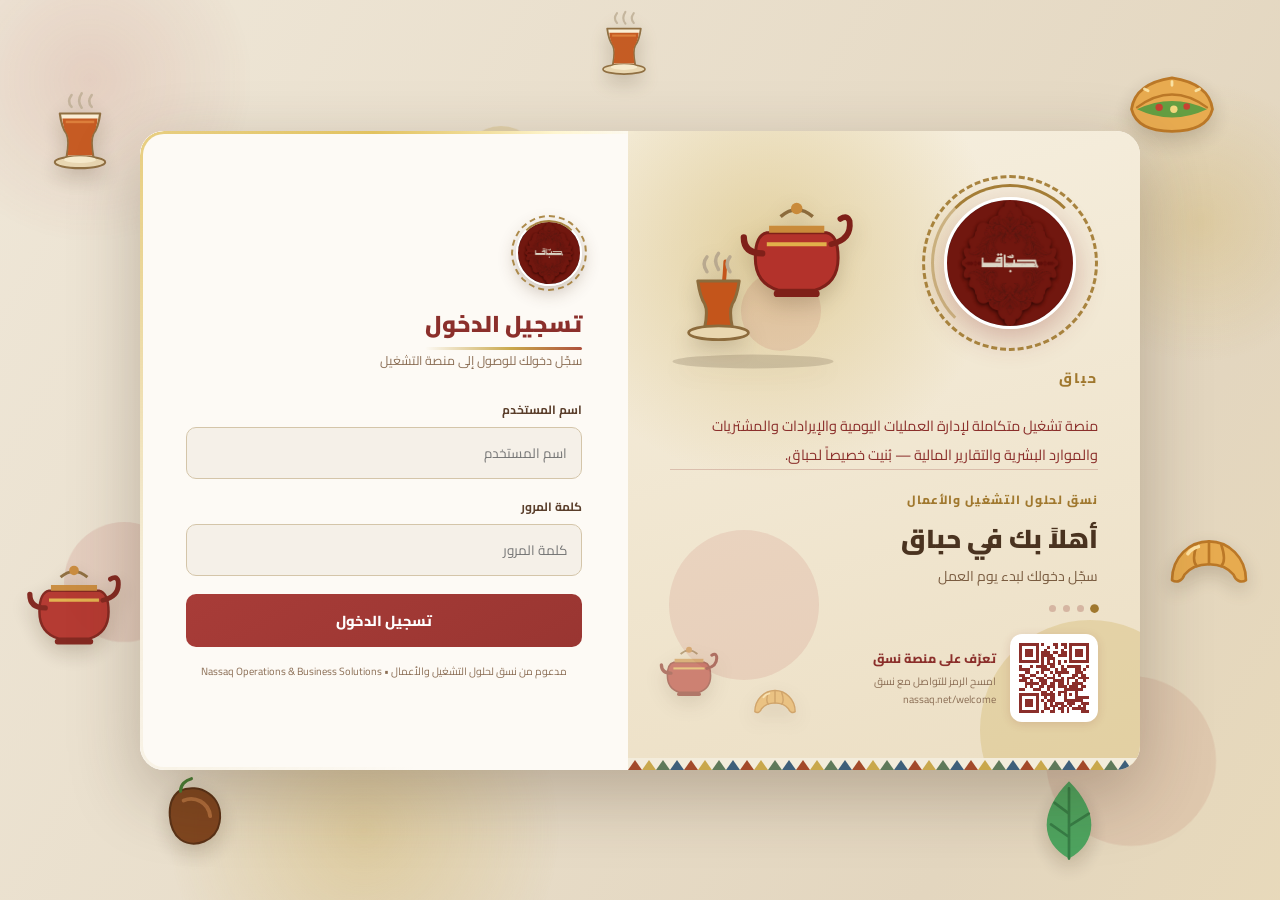
==== index.html @ 562af7eb "Deploy unified brands-ops build (habaq) from integration 8495da8: municipal violations guide, govern" ====
<!DOCTYPE html>
<html lang="ar" dir="rtl">
<head>
<meta charset="UTF-8">
<meta name="viewport" content="width=device-width,initial-scale=1">
<title>حباق — النظام التشغيلي</title>
<script src="https://www.gstatic.com/firebasejs/9.23.0/firebase-app-compat.js"></script>
<script src="https://www.gstatic.com/firebasejs/9.23.0/firebase-firestore-compat.js"></script>
<script src="https://www.gstatic.com/firebasejs/9.23.0/firebase-auth-compat.js"></script>
<script>window.BRAND_ID="habaq";window.BRAND_PRINT={"nameAr":"حباق","nameEn":"Habaq","branchLabel":"فرع أبها","preparedByName":"حاتم عطية","preparedByTitle":"مدير العمليات المالية والتشغيلية","approvedByName":"أحمد القحطاني","approvedByTitle":"المدير العام","footer":"تحت إشراف نَسَق لحلول الأعمال والتشغيل · أبها +966 566 770 809"};window.BRAND_OPS={"deliveryApps":["keeta"],"txCount":true,"walkoutCount":false,"revenueStart":"2026-10-01","zoneColors":{"bakery":"#D4444D"},"contact":{"city":"أبها","phone":"+966 566 770 809"},"formsQr":{"svg":"\u003csvg viewBox=\"0 0 33 33\" shape-rendering=\"crispEdges\">\u003cpath fill=\"#fff\" d=\"M0 0h33v33h-33z\"/>\u003cpath class=\"qrline\" stroke=\"#000\" d=\"M2 2.5h7m1 0h1m1 0h1m1 0h2m3 0h4m1 0h7m-29 1h1m5 0h1m1 0h1m1 0h1m2 0h1m4 0h1m3 0h1m5 0h1m-29 1h1m1 0h3m1 0h1m2 0h2m2 0h2m1 0h1m3 0h1m1 0h1m1 0h3m1 0h1m-29 1h1m1 0h3m1 0h1m1 0h2m5 0h3m1 0h1m2 0h1m1 0h3m1 0h1m-29 1h1m1 0h3m1 0h1m4 0h2m1 0h6m2 0h1m1 0h3m1 0h1m-29 1h1m5 0h1m2 0h1m3 0h1m2 0h2m1 0h2m1 0h1m5 0h1m-29 1h7m1 0h1m1 0h1m1 0h1m1 0h1m1 0h1m1 0h1m1 0h1m1 0h7m-21 1h2m1 0h2m1 0h1m2 0h2m1 0h1m-21 1h1m1 0h2m1 0h3m5 0h1m3 0h1m4 0h1m2 0h1m1 0h2m-28 1h1m1 0h1m3 0h1m1 0h1m1 0h3m2 0h9m3 0h1m-29 1h1m3 0h4m1 0h5m2 0h1m1 0h1m1 0h1m3 0h1m1 0h2m-28 1h5m3 0h2m2 0h1m3 0h1m2 0h4m5 0h1m-28 1h2m1 0h1m1 0h2m3 0h2m1 0h2m1 0h1m2 0h1m2 0h1m1 0h2m-27 1h2m2 0h1m2 0h2m3 0h1m1 0h3m2 0h1m1 0h2m3 0h3m-27 1h2m1 0h9m2 0h5m1 0h3m1 0h3m-29 1h1m3 0h1m2 0h1m1 0h3m2 0h1m1 0h1m1 0h1m1 0h1m3 0h1m2 0h1m-26 1h5m2 0h1m4 0h2m2 0h1m5 0h2m1 0h1m-27 1h2m2 0h1m1 0h1m1 0h1m2 0h1m1 0h3m3 0h1m2 0h1m1 0h3m-28 1h1m2 0h1m2 0h2m1 0h1m1 0h6m5 0h3m1 0h1m-25 1h1m1 0h1m3 0h2m1 0h1m1 0h2m2 0h2m2 0h1m1 0h1m2 0h1m-26 1h6m2 0h1m3 0h3m1 0h2m1 0h7m-19 1h2m1 0h1m4 0h1m3 0h1m3 0h5m-29 1h7m1 0h1m5 0h1m2 0h4m1 0h1m1 0h2m1 0h1m-28 1h1m5 0h1m1 0h1m1 0h2m1 0h3m4 0h1m3 0h2m1 0h2m-29 1h1m1 0h3m1 0h1m3 0h1m1 0h1m2 0h1m1 0h1m2 0h5m1 0h1m-27 1h1m1 0h3m1 0h1m1 0h1m2 0h1m3 0h2m2 0h1m1 0h1m1 0h3m2 0h1m-29 1h1m1 0h3m1 0h1m1 0h2m1 0h4m3 0h1m1 0h2m1 0h1m2 0h1m1 0h1m-29 1h1m5 0h1m4 0h1m1 0h1m1 0h1m2 0h1m1 0h2m3 0h1m1 0h1m-28 1h7m1 0h2m1 0h3m1 0h1m2 0h5m1 0h1m2 0h1\"/>\u003c/svg>","title":"📲 امسح الباركود للتواصل معنا","sub":"نَسَق لحلول الأعمال والتشغيل — Scan to contact us","url":"nassaq-solutions.netlify.app"},"nameAr":"حباق","shortAr":"حباق","theme":{"r":"#A83C38","rd":"#8B2F2B"}};window.BRAND_ACC={"tree":[["1","الأصول","",1,"asset"],["11","الأصول المتداولة","1",1],["1101","النقدية — الصندوق والعهد","11"],["1103","البنك","11"],["1104","نقاط البيع (مدى/فيزا) تحت التسوية","11"],["1105","تطبيقات التوصيل — ذمم مدينة","11"],["1106","متحصلات أخرى تحت التحصيل","11"],["1107","العملاء (مبيعات آجلة)","11"],["1201","المخزون","11"],["1301","ضريبة القيمة المضافة — مدخلات","11"],["1401","سلف الموظفين","11"],["12","الأصول الثابتة","1",1],["1501","الأصول الثابتة والمعدات","12"],["1502","مجمع الإهلاك","12",0,"asset","credit"],["2","الخصوم","",1,"liability"],["21","الخصوم المتداولة","2",1],["2101","الموردون","21"],["2201","ضريبة القيمة المضافة — مخرجات","21"],["2301","رواتب مستحقة","21"],["2302","التأمينات الاجتماعية المستحقة","21"],["2401","مصروفات مستحقة","21"],["3","حقوق الملكية","",1,"equity"],["3101","رأس المال","3"],["3201","جاري المالك","3"],["3301","الأرباح المحتجزة","3"],["3401","أرصدة افتتاحية","3"],["4","الإيرادات","",1,"revenue"],["4101","المبيعات","4"],["4201","إيرادات أخرى","4"],["4202","إيرادات جزاءات وخصومات الموظفين","4"],["4901","مرتجعات وخصومات المبيعات","4",0,"revenue","debit"],["5","المصروفات","",1,"expense"],["51","تكلفة المبيعات","5",1],["5101","تكلفة المبيعات — مشتريات مواد خام","51"],["52","المصروفات التشغيلية والإدارية","5",1],["5201","الرواتب والأجور","52"],["5202","التأمينات الاجتماعية","52"],["5203","الإقامات والرسوم الحكومية","52"],["5301","الإيجار","52"],["5302","الكهرباء والمياه","52"],["5303","التسويق والإعلان","52"],["5304","الصيانة","52"],["5305","النظافة","52"],["5306","العمولات البنكية وعمولات التطبيقات","52"],["5307","مصروفات تشغيلية متنوعة","52"],["5401","الإهلاك","52"],["5501","عجز وزيادة الصندوق وفروق التقريب","52"]],"mapKeys":[["cash","الصندوق / العهد النقدية","1101"],["bank","البنك","1103"],["cards","مدى وفيزا وماستر","1104"],["delivery","تطبيقات التوصيل (نينجا / الشبكة الخليجية / هنقرستيشن / كيتا / MyTable)","1105"],["otherRecv","إيرادات أخرى في التقفيل (مدين)","1106"],["ar","العملاء الآجل","1107"],["empAdv","سلف الموظفين","1401"],["vatIn","ضريبة المدخلات","1301"],["vatOut","ضريبة المخرجات","2201"],["ap","الموردون","2101"],["salPay","رواتب مستحقة","2301"],["gosi","التأمينات المستحقة","2302"],["sales","المبيعات","4101"],["salesRet","مردودات المبيعات","4901"],["penalty","إيرادات الجزاءات","4202"],["purch","المشتريات","5101"],["salExp","الرواتب والأجور","5201"],["opex","مصروف تشغيلي (عهدة)","5307"],["misc","مصروفات أخرى","5307"],["openEq","أرصدة افتتاحية","3401"],["retained","الأرباح المحتجزة","3301"],["inventory","المخزون (قيد التسوية)","1201"],["diff","فروق التقريب","5501"]],"payrollMode":"paid","cashBank":"regex","custodyMode":"flags","roundingLine":true,"cashier":{"cards":["mada","visa","masterCard"],"delivery":["ninja","gulf","hungerStation","keeta","myTable","jahez","chefz","otherApp"],"cashFallback":true,"descDate":true},"postAdvances":true,"autoUpgrade":true,"legacyEntries":true,"legacyFlat":true,"syncFirstRun":"year","settings":{"postUnpaid":false,"postCustodyInvoices":false,"postCustodySalaries":false},"byText":[["إيجار|ايجار","5301"],["كهرب|مياه|ماء","5302"],["تسويق|إعلان|اعلان|مطبوعات","5303"],["صيان","5304"],["نظاف|منظف","5305"],["عمول","5306"],["إقام|اقام|رسوم|قوى|مدد|بلدي","5203"]],"exp":{"acc":{"إيجار":"5301","كهرباء وماء":"5302","اتصالات وإنترنت":"5307","صيانة وإصلاحات":"5304","مستلزمات تشغيل":"5307","نظافة":"5305","تسويق وإعلان":"5303","رسوم حكومية وتراخيص":"5203","عمولات بنكية":"5306","نقل ومواصلات":"5307","أخرى":"5307"},"misc":"5307","custodyGate":"finance"},"vat":{"salesDefault":"rewaa"}};window.BRAND_MENU_CATS=[["tea","الشاهي"],["saudi-coffee","القهوة السعودية"],["milk","الحليب"],["cold","المشروبات الباردة"],["napoli","نابولي"],["babka","بابكا"],["dessert","الحلى"],["nuts","المكسرات"],["sandwich","الساندوتشات"]];window.BRAND_INV={"autoReceive":true};window.BRAND_GOV={"municipalClass":2,"municipalClassConfirmed":false};window.BRAND_DELIVERY={};window.GOV_MUNI={"v":1,"meta":{"title":"جدول الجزاءات عن المخالفات البلدية — المخالفات المتعلقة بالمطاعم والمقاهي والمنشآت الغذائية (منقول يدوياً)","source":"وزارة البلديات والإسكان — جدول الجزاءات عن المخالفات البلدية (ملف «معدل 4»، مارس 2026)","version":"معدل 4 مارس 2026","retrieved":"2026-10-30","verification":"قورنت جميع الصفوف (121 صفاً قبل التصحيح) مع صور صفحات الملف الرسمي (الصفحات 2-15 و44-45) في 2026-10-30؛ صُحّح خطأ واحد وأُضيفت 5 صفوف ناقصة. انظر docs/MUNICIPAL-FINES-VERIFICATION.md. لم تُراجع من جهة ثانية؛ يجب مطابقتها مع النسخة السارية قبل الاعتماد.","deleted":["1/1/7","1/7/7"],"amended":["1/3/23","1/4/7"]},"s":["التراخيص ومزاولة النشاط","للمحل/للمنشأة","ممارس النشاط","إغلاق المحل/المنشأة حتى إصدار الترخيص","تضاعف الغرامة عند التكرار","مالك الترخيص","إغلاق المحل/المنشأة حتى إنهاء إجراءات التجديد (بعد انتهاء المهلة التصحيحية في حال إيقاع المخالفة)","إغلاق المحل/المنشأة حتى استكمال إجراءات الترخيص","إيقاف النشاط الإضافي لحين معالجة وضع الرخصة","إغلاق المحل/المنشأة لحين معالجة المخالفة","لا يوجد","تضاعف الغرامة عند التكرار ويغلق ولا يتم الفتح لحين معالجة المخالفة","إلغاء الترخيص","اللوحات التجارية","مالك السجل التجاري","اشتراطات وتجهيزات المحل","إغلاق المحل/المنشأة عند التكرار","دورات المياه ومغاسل الأيدي والمصليات","للمخالفة","المصادرة","تضاعف الغرامة عند التكرار مع تبليغ الجهات المختصة","العاملون والصحة العامة","لكل عامل مخالف","مع منع العامل من العمل لحين الحصول على الشهادة","مع منع العامل من العمل لحين تجديد الشهادة","مع منع العامل من العمل لحين الحصول على الشهادة وإحالته إلى الجهات المختصة","مع منع العامل عن العمل لحين تصحيح المخالفة","مع منع العامل من العمل خلال المرض","المخالف","مع منع العامل المخالف عن العمل وإحالته إلى التحقيق","النظافة","إغلاق المحل/المنشأة لحين معالجة المخالفة وانتهاء التعقيم","مخالفات عامة","إغلاق المحل/المنشأة لحين الانتهاء من العقوبة المقررة مع زيادة مدة الإغلاق 5 أيام","عند التكرار تضاعف الغرامة مع زيادة مدة الإغلاق 10 أيام","لكل حيوان أو طير مذبوح","المخالف/مالك الترخيص","نظافة محيط المنشأة","البيع","الدفع الإلكتروني"],"r":[["1/1/1",0,"ممارسة نشاط دون الحصول على ترخيص بلدي",1,2,2,-1,[50000,40000,30000,20000,10000],3,4,""],["1/1/2",0,"ممارسة النشاط بعد انتهاء الرخصة",1,5,1,14,[5000,4000,3000,2000,1000],6,4,""],["1/1/3",0,"ممارسة نشاط مخالف لما تم الترخيص له",1,5,2,-1,[5000,4000,3000,2000,1000],7,4,""],["1/1/4",0,"مزاولة نشاط إضافي غير مضاف على الرخصة",1,5,2,-1,[3000,2400,1800,1200,600],8,4,""],["1/1/5",0,"ممارسة نشاط دون الحصول على ترخيص من الجهة المشرفة على النشاط",1,5,2,-1,[5000,4000,3000,2000,1000],9,4,""],["1/1/6",0,"عدم مطابقة مساحة المحل/المنشأة عن المساحة الواردة في الترخيص",1,5,1,14,[1000,800,600,400,200],10,11,""],["1/1/8",0,"وجود ملصقات على الواجهة غير مرخصة باستثناء طريقة الدخول والخروج وأوقات العمل وملصقات طرق الدفع الإلكتروني وملصق رمز (QR)",1,5,1,1,[1000,800,600,400,200],10,4,""],["1/1/9",0,"عدم وجود أو إبراز أو وضوح رمز (QR) الخاص بالرخصة في مكان ظاهر يكون الوصول له متاحاً عند إغلاق المحل أو المنشأة وأن يكون بحالة سليمة",1,5,1,1,[1000,800,600,400,200],10,4,""],["1/1/10",0,"عدم وجود سجل الرقابة الصحية (ورق) أو العبث به في حال عدم وجود سجل رقابي إلكتروني",1,5,1,14,[1000,800,600,400,200],10,4,""],["1/1/11",0,"مزاولة أي من الأنشطة غير المستثناة في غير الأوقات المسموح بها نظاماً دون الحصول على تصريح",1,5,1,-1,[5000,4000,3000,2000,1000],10,4,""],["1/1/12",0,"ممارسة النشاط خارج نطاق الترخيص أو استخدام الأرصفة العامة أو مناطق الارتداد في الأعمال الخاصة بالمحل/المنشأة أو استخدام وسائل الدعاية المتحركة أو الثابتة مقابل المحل (بدون ترخيص إشغال رصيف)",1,5,2,-1,[2000,1600,1200,800,400],10,4,""],["1/1/13",0,"استخدام وسيلة توصيل منزلي تابعة للمحل أو المنشأة غير مصرح لها",1,5,2,-1,[3000,2400,1800,1200,600],10,4,""],["1/1/14",0,"عدم وجود المحل/المنشأة المرخصة على الطبيعة",1,5,2,-1,[5000,4000,3000,2000,1000],12,10,""],["1/1/15",0,"تقديم وثائق غير صحيحة (مرفقات) عند إصدار الرخصة الفورية",1,5,2,-1,[5000,4000,3000,2000,1000],7,4,""],["1/1/16",0,"أي مخالفة لاشتراطات التراخيص ومزاولة النشاط لم يرد لها عقوبة",1,5,1,-1,[5000,4000,3000,2000,1000],10,4,""],["1/2/1",13,"عدم مطابقة اللوحة لبيانات الترخيص",1,5,1,14,[1000,800,600,400,200],10,11,""],["1/2/2",13,"عدم مطابقة اللوحة التجارية للمواصفات والاشتراطات",1,5,1,14,[1000,800,600,400,200],10,4,""],["1/2/3",13,"عدم إزالة اللوحات التجارية بعد إلغاء الترخيص وتسليم الموقع بحالة جيدة وإعادة الوضع لما كان عليه قبل التركيب",1,14,1,7,[4000,3200,2400,1600,800],10,4,""],["1/2/4",13,"عدم صيانة أو إصلاح اللوحات التجارية التالفة",1,14,1,14,[1000,800,600,400,200],10,4,""],["1/3/1",15,"مخالفة اشتراطات التصميم أو تعليمات الإنشاءات الداخلية",1,5,1,14,[1000,800,600,400,200],10,4,""],["1/3/2",15,"عدم الالتزام بمتطلبات واشتراطات الأرضيات والجدران والأسقف",1,5,1,14,[1000,800,600,400,200],10,4,""],["1/3/3",15,"عدم صيانة الأرضيات أو الجدران أو الأسقف",1,5,1,14,[600,500,400,300,200],10,4,""],["1/3/4",15,"عدم تركيب الزجاج الشفاف في واجهة المحل/المنشأة وفق اشتراطات النشاط",1,5,1,14,[1000,800,600,400,200],10,4,""],["1/3/5",15,"وجود عيوب في زجاج الواجهة (الخدوش، أو اللحامات، أو الثقوب، أو أي عيوب أخرى)",1,5,1,14,[600,500,400,300,200],10,4,""],["1/3/6",15,"إنشاء أو تعديل درج خارجي أو داخلي غير مطابق للمواصفات والاشتراطات",1,5,1,14,[1000,800,600,400,200],10,4,""],["1/3/7",15,"عدم تطبيق اشتراطات دليل الوصول الشامل لذوي الإعاقة",1,5,2,7,[2000,1600,1200,800,400],16,4,""],["1/3/8",15,"عدم الفصل بين الأقسام أو الأنشطة حسب متطلبات واشتراطات النشاط",1,5,1,14,[1000,800,600,400,200],10,4,""],["1/3/9",15,"عدم وجود ستائر هوائية أو بلاستيكية عند الأبواب أو عدم تشغيلها في الأنشطة المتعلقة بالصحة العامة وفق الاشتراطات",1,5,1,14,[1000,800,600,400,200],10,4,""],["1/3/10",15,"مخالفة اشتراطات ومواصفات الأبواب",1,5,1,14,[1000,800,600,400,200],10,4,""],["1/3/11",15,"مخالفة اشتراطات تمديدات المياه أو الصرف الصحي أو الكهرباء أو الغاز",1,5,2,-1,[2000,1600,1200,800,400],9,4,""],["1/3/12",15,"عدم صيانة تمديدات المياه أو الصرف الصحي أو الكهرباء أو الغاز",1,5,2,-1,[2000,1600,1200,800,400],9,4,""],["1/3/13",15,"عدم إحكام تغطية خزانات المياه والصرف الصحي وغرف التفتيش أمام المحل/المنشأة",1,5,2,-1,[2000,1600,1200,800,400],9,4,""],["1/3/14",15,"وجود غرف تفتيش داخل المحل/المنشأة",1,5,2,-1,[2000,1600,1200,800,400],9,4,""],["1/3/15",15,"عدم كشف منطقة العمل أمام العملاء وفق الاشتراطات الخاصة بالنشاط",1,5,1,14,[1000,800,600,400,200],10,4,""],["1/3/16",15,"مخالفة اشتراطات المداخن",1,5,1,14,[1000,800,600,400,200],10,4,""],["1/3/17",15,"مخالفة اشتراطات التكييف والتهوية",1,5,1,14,[1000,800,600,400,200],10,4,""],["1/3/18",15,"مخالفة اشتراطات الإضاءة",1,5,1,14,[1000,800,600,400,200],10,4,""],["1/3/19",15,"عدم توفير الوسائل المناسبة لتعقيم الأدوات والمعدات وفقاً لاشتراطات النشاط ومطابقة للمواصفات",1,5,2,-1,[2000,1600,1200,800,400],10,4,""],["1/3/20",15,"عدم مطابقة مواصفات وضوابط الأرفف حسب اشتراطات النشاط",1,5,1,14,[1000,800,600,400,200],10,4,""],["1/3/21",15,"عدم مطابقة مواصفات وضوابط وحدات المحاسبة حسب اشتراطات النشاط",1,5,1,14,[1000,800,600,400,200],10,4,""],["1/3/22",15,"عدم حفظ الأدوات أو عدم توفير وسائل حفظها وفق الاشتراطات",1,5,1,14,[1000,800,600,400,200],10,4,""],["1/3/23",15,"عدم توفير الأدوات أو التجهيزات وفق المواصفات أو اشتراطات النشاط",1,5,2,-1,[1000,800,600,400,200],10,4,"عُدّلت المخالفة بالقرار الوزاري رقم 4600601374 بتاريخ 1446/11/22هـ"],["1/3/24",15,"عدم صيانة التجهيزات والأدوات أو عدم إزالة التالف",1,5,1,14,[600,500,400,300,200],10,4,""],["1/3/25",15,"استعمال الأدوات المخصصة للاستخدام المرة الواحدة أكثر من مرة",1,5,2,-1,[2000,1600,1200,800,400],10,4,""],["1/3/26",15,"مخالفة الاشتراطات بتخزين أدوات العملاء داخل المحل/المنشأة",1,5,1,14,[1000,800,600,400,200],10,4,""],["1/3/27",15,"عدم توفير أماكن مخصصة للانتظار وفق الاشتراطات",1,5,1,14,[1000,800,600,400,200],10,4,""],["1/3/28",15,"مخالفة اشتراطات النشاط الخاصة بكاميرات المراقبة",1,5,1,14,[1000,800,600,400,200],10,4,""],["1/3/29",15,"مخالفة اشتراطات الأماكن الخاصة بالنساء",1,5,1,14,[1000,800,600,400,200],10,4,""],["1/3/30",15,"مخالفة الاشتراطات الخاصة بأجهزة القياس المطلوبة ومعايرتها حسب اشتراطات كل نشاط (مثل جهاز درجة الحرارة، درجة الرطوبة، صلاحية الزيت، الوزن...إلخ)",1,5,2,-1,[1000,800,600,400,200],10,4,""],["1/3/31",15,"مخالفة الشروط الفنية المطلوبة في الأجهزة أو المعدات أو الأدوات أو الأواني، أو عدم توفير المطلوب منها للعمل",1,5,1,14,[1000,800,600,400,200],10,4,""],["1/3/32",15,"مخالفة اشتراطات وضوابط الأمن والسلامة",1,5,2,-1,[2000,1600,1200,800,400],9,4,""],["1/3/33",15,"استخدام مولدات طاقة أو مكائن تبريد تسبب تشوهات بصرية",1,5,1,14,[5000,4000,3000,2000,1000],10,4,""],["1/3/34",15,"عدم توفير مصائد حشرية وفق الاشتراطات أو عدم تشغيلها على مدار الساعة أو عدم صيانتها ونظافتها",1,5,1,14,[1000,800,600,400,200],10,4,""],["1/3/35",15,"مخالفة اشتراطات تنظيم وتصريف المواد المنتهية أو الرجيع",1,5,2,-1,[2000,1600,1200,800,400],10,4,""],["1/3/36",15,"عدم توفير أوعية نفايات مطابقة للاشتراطات",1,5,1,14,[1000,800,600,400,200],10,4,""],["1/3/37",15,"مخالفة اشتراطات وضع المنتجات أو الأدوات أو الملابس وما في حكمها على الأرض",1,5,1,14,[1000,800,600,400,200],10,4,""],["1/3/38",15,"مخالفة استخدام وقود الديزل بما يتعارض مع الاشتراطات الخاصة بالنشاط",1,5,2,-1,[2000,1600,1200,800,400],10,4,""],["1/3/39",15,"أي مخالفة لمتطلبات المبنى أو التجهيزات التي لم تحدد لها عقوبة معينة",1,5,1,14,[1000,800,600,400,200],10,4,""],["1/4/1",17,"مخالفة مواصفات واشتراطات دورات المياه ومغاسل الأيدي",18,5,1,14,[1000,800,600,400,200],10,4,""],["1/4/2",17,"تدني مستوى النظافة العامة في دورات المياه وفق الاشتراطات في الأنشطة المتعلقة بالصحة العامة",18,5,2,-1,[2000,1600,1200,800,400],10,4,""],["1/4/3",17,"عدم توفير صابون الأيدي",18,5,1,1,[500,400,300,200,100],10,4,""],["1/4/4",17,"عدم توفير المناشف الورقية أو أجهزة التجفيف",18,5,1,1,[500,400,300,200,100],10,4,""],["1/4/5",17,"عدم توفير أوعية نفايات مغطاة تفتح بالقدم أو ذاتية الفتح",18,5,1,1,[500,400,300,200,100],10,4,""],["1/4/6",17,"مخالفة مواصفات واشتراطات المصليات (المساجد) وعدم إجراء أعمال الصيانة الدورية لها",18,5,1,14,[500,400,300,200,100],10,4,""],["1/4/7",17,"وجود كتب ومطبوعات عدا القرآن الكريم الصادر من مجمع الملك فهد لطباعة المصحف الشريف في مساجد ومصليات المجمعات التجارية ومحطات الوقود",18,5,1,3,[1000,800,600,400,200],19,20,"أضيفت المخالفة بالقرار الوزاري رقم 4600563342/1 بتاريخ 1446/8/17هـ"],["1/5/1",21,"تشغيل العاملين بدون إصدار الشهادة الصحية في الأنشطة المتعلقة بالصحة العامة",22,5,2,-1,[1000,800,600,400,200],23,4,""],["1/5/2",21,"تشغيل العاملين بشهادة صحية منتهية في الأنشطة المتعلقة بالصحة العامة",22,5,2,-1,[1000,800,600,400,200],24,4,""],["1/5/3",21,"تشغيل العاملين بشهادة صحية غير صحيحة في الأنشطة المتعلقة بالصحة العامة",22,5,2,-1,[2000,1600,1200,800,400],25,4,""],["1/5/4",21,"عدم إبراز أو تلف الشهادة الصحية وصعوبة التعرف على بياناتها في الأنشطة المتعلقة بالصحة العامة",22,5,1,14,[1000,800,600,400,200],10,4,""],["1/5/5",21,"تشغيل عاملين بدون إصدار شهادة صحية موحدة في المدن المفعل فيها التثقيف الصحي",22,5,1,14,[1000,800,600,400,200],26,4,""],["1/5/6",21,"تدني مستوى النظافة الشخصية للعاملين وفق الاشتراطات في الأنشطة المتعلقة بالصحة العامة",22,5,2,-1,[1000,800,600,400,200],10,4,""],["1/5/7",21,"عدم لبس القفازات في الأنشطة المتعلقة بالصحة العامة",22,5,2,-1,[1000,800,600,400,200],10,4,""],["1/5/8",21,"عدم تغطية شعر الرأس في الأنشطة المتعلقة بالصحة العامة",22,5,1,-1,[1000,800,600,400,200],10,4,""],["1/5/9",21,"عدم لبس الكمامة في الأنشطة المتعلقة بالصحة العامة",22,5,2,-1,[1000,800,600,400,200],10,4,""],["1/5/10",21,"وجود عمال تظهر عليهم أعراض مرضية أو بهم جروح أو بثور في الأنشطة المتعلقة بالصحة العامة",22,5,2,-1,[2000,1600,1200,800,400],27,4,""],["1/5/11",21,"عدم التقيد بالزي الخاص بالعمل حسب الاشتراطات",22,5,1,14,[1000,800,600,400,200],10,4,""],["1/5/12",21,"لبس الساعات والحلي بالأيدي أثناء ممارسة أعمال يتطلب عدم لبسها حسب الاشتراطات في الأنشطة المتعلقة بالصحة العامة",22,5,1,1,[1000,800,600,400,200],10,4,""],["1/5/13",21,"ممارسة العاملين العادات الصحية الخاطئة أثناء العمل (لمس الأنف والفم، التمخط، البصق ....) حسب الاشتراطات في الأنشطة المتعلقة بالصحة العامة",22,5,2,-1,[2000,1600,1200,800,400],10,4,""],["1/5/14",21,"النوم داخل المنشأة أو تناول المأكولات أثناء العمل في أماكن غير مخصصة لها حسب الاشتراطات في الأنشطة المتعلقة بالصحة العامة",1,5,1,1,[1000,800,600,400,200],10,4,""],["1/5/15",21,"تخزين الأغراض الشخصية للعاملين في غير الأماكن المخصصة لها حسب الاشتراطات في الأنشطة المتعلقة بالصحة العامة",1,5,1,1,[1000,800,600,400,200],10,4,""],["1/5/16",21,"تدخين العاملين في المواقع غير المسموحة",22,28,2,-1,[200,200,200,200,200],10,4,""],["1/5/17",21,"مخالفة اشتراطات ممارسة الأعمال التخصصية التي تتطلب شهادة تخصص في المهنة أو الحرفة",22,5,2,-1,[2000,1600,1200,800,400],29,4,""],["1/5/18",21,"أي مخالفة لاشتراطات العاملين في المحلات/المنشآت التجارية لم يرد لها عقوبة",1,5,1,7,[1000,800,600,400,200],10,4,""],["1/6/1",30,"تدني مستوى النظافة العامة للأرضيات أو الجدران أو الأسقف أو الواجهة أو الرصيف سواء من الداخل أو الخارج",1,5,1,1,[1000,800,600,400,200],10,4,""],["1/6/2",30,"تراكم الأتربة على النوافذ أو مصادر الإضاءة والتهوية",1,5,1,1,[1000,800,600,400,200],10,4,""],["1/6/3",30,"وجود قوارض أو حشرات أو آفات الصحة العامة أو مخلفاتها داخل المحل/المنشأة",1,5,2,-1,[2000,1600,1200,800,400],9,4,""],["1/6/4",30,"عدم تنظيف الأجهزة أو الأدوات أو الأواني في الأنشطة المتعلقة بالصحة العامة",1,5,2,-1,[1000,800,600,400,200],10,4,""],["1/6/5",30,"عدم تطبيق أعمال التعقيم والتطهير وفق الاشتراطات في الأنشطة المتعلقة بالصحة العامة",1,5,2,-1,[1000,800,600,400,200],10,4,""],["1/6/6",30,"عدم تزويد أوعية النفايات بأكياس بلاستيكية وفق الاشتراطات",1,5,2,-1,[1000,800,600,400,200],10,4,""],["1/6/7",30,"تراكم النفايات أو عدم التخلص منها أولاً بأول أو عدم نظافة حاوية النفايات أو مخالفة اشتراطات النظافة العامة داخل المحل/المنشأة أو الإهمال في تأمين أدواتها",1,5,2,-1,[1000,800,600,400,200],10,4,""],["1/6/8",30,"عدم الالتزام بقواعد النظافة (مراحل الغسيل، التنظيف، تخزين أدوات التنظيف، الفصل) التي تضمن عدم حدوث تلوث المواد الخام والمنتجات والمعدات وأقسام المحل بموجب جدول زمني محدد مسبقاً",1,5,2,-1,[1000,800,600,400,200],10,4,""],["1/6/9",30,"تسرب أو تساقط المياه من أجهزة التكييف أو الثلاجات أو تمديدات البخار أو تجميع المياه في أوعية مكشوفة",1,5,1,14,[1000,800,600,400,200],10,4,""],["1/6/10",30,"تسرب أو طفح مياه الصرف الصحي داخل المحل/المنشأة",1,5,2,-1,[4000,3200,2400,1600,800],31,4,""],["1/6/11",30,"تدني مستوى نظافة خزان المياه وفق الاشتراطات في الأنشطة المتعلقة بالصحة العامة",1,5,2,-1,[1000,800,600,400,200],9,4,""],["1/6/12",30,"مخالفة اشتراطات المياه المستخدمة في ممارسة الصحة العامة",1,5,2,-1,[1000,800,600,400,200],9,4,""],["1/6/13",30,"تدني مستوى نظافة وسيلة التوصيل المنزلي المصرحة بناء على الملاحظات المرصودة",1,5,2,-1,[1000,800,600,400,200],10,4,""],["1/6/14",30,"عدم إزالة مخلفات الحيوانات من قبل مرافقيها في أماكن الترفيه والتنزه العامة",18,28,2,-1,[1000,800,600,400,200],10,4,""],["1/6/15",30,"أي مخالفة لمتطلبات النظافة التي لم تحدد لها عقوبة معينة",1,5,2,-1,[1000,800,600,400,200],10,4,""],["1/7/1",32,"إعادة فتح المحل/المنشأة قبل انتهاء عقوبة الإغلاق النظامية التي حددتها البلدية",1,5,2,-1,[10000,8000,6000,4000,2000],33,34,""],["1/7/2",32,"نزع أو تغطية اللوحة أو الملصق الذي يوضع على المحل/المنشأة والذي يدل على أن المحل/المنشأة أغلق من قبل البلدية",1,5,2,-1,[3000,2400,1800,1200,600],10,4,""],["1/7/3",32,"التصرف في المواد المحجوزة أو العبث بها دون موافقة الجهة المختصة (إن كانت متعلقة بالصحة العامة)",1,5,2,-1,[5000,4000,3000,2000,1000],10,4,""],["1/7/4",32,"هروب العمالة أثناء عملية الرقابة والتفتيش عن المحل/المنشأة",22,5,2,-1,[1000,800,600,400,200],10,4,""],["1/7/5",32,"وضع لافتات تحذيرية أو أي وسيلة كانت لمنع الوقوف أمام المحلات والمواقف العامة",1,5,1,1,[1000,800,600,400,200],10,4,""],["1/7/6",32,"إغلاق المواقف المعتمدة في رخصة البناء للمحلات التجارية",1,5,1,1,[10000,8000,6000,4000,2000],10,4,""],["1/7/8",32,"دخول منطقة العمل لغير المرخص لهم",18,28,1,1,[1000,800,600,400,200],10,4,""],["1/7/9",32,"عرض سلع على سطح طاولة المحاسبة",1,5,1,1,[1000,800,600,400,200],10,4,""],["1/7/10",32,"عدم إحكام إغلاق حاويات المياه داخل المحلات/المنشآت التجارية والمباني",1,5,2,-1,[2000,1600,1200,800,400],10,4,""],["1/7/11",32,"استخدام المحل/المنشأة في تخزين المواد التي ليس لها علاقة بالنشاط",1,5,1,14,[1000,800,600,400,200],10,4,""],["1/7/12",32,"التسبب في إحداث بيئة غير صحية لإيواء أو تكاثر الحيوانات أو الحشرات أو آفات الصحة العامة داخل المنشأة",1,5,2,-1,[2000,1600,1200,800,400],10,4,""],["1/7/13",32,"وجود كلاب أو قطط أو أي حيوانات داخل المحل/المنشأة في الأنشطة غير المرخص لها",18,5,2,-1,[2000,1600,1200,800,400],31,4,""],["1/7/14",32,"ممارسة ذبح الحيوانات أو الطيور في مواقع غير مرخصة لذلك",35,36,2,-1,[2000,1600,1200,800,400],9,4,""],["1/7/15",32,"عدم مراجعة مالك المحل/المنشأة للأمانة أو البلدية لاستكمال الإجراءات المطلوبة عند تلقيه إشعاراً رسمياً محدد المدة للمراجعة",1,5,1,14,[200,200,200,200,200],10,4,""],["1/7/16",32,"خدمة من يظهر عليه طفح جلدي أو لديه أعراض مرضية معدية في الأنشطة المتعلقة بالصحة العامة",1,5,2,-1,[2000,1600,1200,800,400],9,4,""],["1/7/17",32,"مخالفة الاشتراطات الإلزامية الخاصة بالمرافق والأقسام في المراكز التجارية وما في حكمها",1,5,1,14,[2000,1600,1200,800,400],10,4,""],["1/7/18",32,"تصنيع أو إعادة تصنيع أو تعديل أبعاد الشاحنات لاستيعاب حمولات أكبر من الحمولات المقررة نظاماً",1,5,2,-1,[2000,2000,2000,2000,2000],9,4,""],["1/7/19",32,"عدم التخلص من الإطارات التالفة وتجميعها خلف محلات خدمة السيارات",1,5,1,7,[2000,1600,1200,800,400],10,4,""],["2/3/1",37,"عدم التزام أصحاب الشركات والمؤسسات الخاصة والمجمعات التجارية والسكنية والصناعية والمنشآت الفندقية أو القائمين عليها بنظافة الساحات والممرات والمناور لهذه الأبنية أو الأرصفة الملاصقة لها بمسافة 3 م كحد أقصى",18,5,1,1,[1000,800,600,400,200],10,4,""],["8/1/1",38,"الامتناع عن البيع",1,5,1,14,[1000,800,600,400,200],10,10,""],["8/1/2",38,"الامتناع عن إعطاء فاتورة",1,5,1,14,[1000,800,600,400,200],10,10,""],["8/1/5",38,"عدم وضع تسعيرة على البضائع المعروضة",1,5,1,14,[1000,800,600,400,200],10,4,""],["8/1/9",38,"حيازة وعرض سلع مجهولة المصدر أو متضمنة معلومات مضللة",1,5,2,-1,[5000,4000,3000,2000,1000],10,10,""],["8/1/11",38,"عدم فتح حساب بنكي خاص بالمنشأة",18,5,1,30,[5000,4000,3000,2000,1000],10,4,""],["8/1/12",38,"أي مخالفة لأنظمة البيع لم تحدد لها عقوبة",18,5,1,14,[1000,800,600,400,200],10,4,""],["8/2/1",39,"عدم توفير وسائل الدفع الإلكتروني صالحة وجاهزة للاستخدام",1,5,1,14,[1000,800,600,400,200],10,4,""],["8/2/2",39,"عدم وضع ملصق لخيارات الدفع الإلكتروني المتوفرة",1,5,1,7,[200,200,200,200,200],10,4,""],["8/2/3",39,"الامتناع عن استخدام وسائل الدفع الإلكتروني",1,5,1,7,[2000,1600,1200,800,400],10,4,""]]};</script>
<style>.sg[data-g="plan90"]{display:none!important}#seed-menu-btn{display:none!important}</style>
<style>
@import url('https://fonts.googleapis.com/css2?family=Cairo:wght@400;600;700;900&display=swap');
*{box-sizing:border-box;margin:0;padding:0}
:root{
  --r:#A83C38;--rd:#8B2F2B;--rl:#C85550;
  --b:#F5F0E8;--bm:#EDE5D5;--bd:#E8DFD0;
  --g:#C9A84C;
  --t:#2C1A0E;--tm:#5A3E2B;--tl:#8B6E55;
  --w:#FDFAF5;
  --s:#2D6A4F;--wa:#B5621B;--i:#1A4A6B;
  --br:#D4C5A9;
  --sdflogo:url("[data-uri]");
}
.sdf-logo{background-image:var(--sdflogo);background-size:cover;background-position:center}
.qatt{background:url("data:image/svg+xml,%3Csvg xmlns='http://www.w3.org/2000/svg' width='56' height='12'%3E%3Crect width='56' height='12' fill='%23F3ECDB'/%3E%3Cpath d='M0 12 L7 2 L14 12 Z' fill='%23A34A2A'/%3E%3Cpath d='M14 12 L21 2 L28 12 Z' fill='%23C9A84C'/%3E%3Cpath d='M28 12 L35 2 L42 12 Z' fill='%235F7A5A'/%3E%3Cpath d='M42 12 L49 2 L56 12 Z' fill='%233E5F7A'/%3E%3C/svg%3E") repeat-x;background-size:56px 12px}
body{font-family:'Cairo',sans-serif;background:var(--b);color:var(--t);min-height:100vh;direction:rtl}

/* ===== LTR (English) overrides ===== */
[dir=ltr] body,body[dir=ltr]{direction:ltr}
html[dir=ltr] .sidebar{border-left:none;border-right:1px solid var(--br)}
html[dir=ltr] .ni{border-right:none;border-left:3px solid transparent}
html[dir=ltr] .ni.active{border-left-color:var(--r);border-right:none}
/* ===== COST MODULE ===== */
.cc-tabs{display:flex;gap:6px;margin-bottom:14px;flex-wrap:wrap}
.cc-tab{padding:8px 16px;border-radius:9px;border:1.5px solid var(--br);background:var(--w);font-family:'Cairo',sans-serif;font-size:12px;font-weight:700;color:var(--tm);cursor:pointer}
.cc-tab.act{background:var(--r);color:#fff;border-color:var(--r)}
.cc-pane{display:none}.cc-pane.act{display:block}
.cc-ing-row{display:grid;grid-template-columns:2fr 1fr 1fr 1fr auto;gap:6px;margin-bottom:6px;align-items:end}
.cc-badge{display:inline-block;padding:2px 9px;border-radius:20px;font-size:10px;font-weight:700}
.fx-tbl{width:100%;border-collapse:collapse;font-size:11px}
.fx-tbl th{padding:6px;text-align:right;border-bottom:1.5px solid var(--br);background:var(--b);position:sticky;top:0;z-index:1}
.fx-tbl td{padding:5px 6px;border-bottom:1px solid var(--bd)}
.fx-warn{background:#FFF8E1}
/* ===== خطة الـ90 يوماً ===== */
.p90-it{display:flex;gap:10px;align-items:flex-start;padding:9px 11px;border:1px solid var(--bd);border-radius:9px;margin-bottom:6px;background:var(--w);transition:background .2s,border-color .2s}
.p90-it input{margin-top:4px;width:17px;height:17px;accent-color:var(--r);flex:0 0 auto}
.p90-it.done{background:#E8F3EC;border-color:#9CC9AE}
.p90-it.done .p90-t{color:#1B5E20}
.p90-tx{display:flex;flex-direction:column;gap:2px;font-size:12.5px;line-height:1.7}
.p90-t{font-weight:700;color:var(--t)}
.p90-o{font-size:11px;color:var(--tl)}
.p90-d{font-size:10.5px;color:#2D6A4F;font-weight:700}
.p90-kpi{background:var(--b);border:1px solid var(--bd);border-radius:10px;padding:8px 12px;display:flex;justify-content:space-between;align-items:center;font-size:11.5px;color:var(--tm)}
.p90-kpi b{font-size:16px;color:var(--r)}
.fx-scroll{max-height:250px;overflow:auto;border:1px solid var(--br);border-radius:8px;margin-bottom:12px}
/* ===== LOGIN ===== */
#screen-login{display:flex;align-items:center;justify-content:center;min-height:100vh;background:linear-gradient(135deg,#EFE7D8,#E3D6BF);padding:20px;position:relative}
.lg2-shell{display:flex;width:100%;max-width:1000px;min-height:580px;border-radius:24px;overflow:hidden;box-shadow:0 24px 70px rgba(60,40,20,.28);background:var(--w)}
/* ---- لوحة البراند (تظهر يميناً في RTL) ---- */
.lg2-brand{flex:1.08;position:relative;overflow:hidden;background:linear-gradient(165deg,#F6EFDF 0%,#EBDDC1 55%,#DFCCA6 100%);color:#8B2F2B;display:flex;flex-direction:column;justify-content:space-between;padding:44px 42px 40px}
.lg2-brand::after{content:'';position:absolute;left:0;right:0;bottom:0;height:12px;background:url("data:image/svg+xml,%3Csvg xmlns='http://www.w3.org/2000/svg' width='56' height='12'%3E%3Crect width='56' height='12' fill='%23F3ECDB'/%3E%3Cpath d='M0 12 L7 2 L14 12 Z' fill='%23A34A2A'/%3E%3Cpath d='M14 12 L21 2 L28 12 Z' fill='%23C9A84C'/%3E%3Cpath d='M28 12 L35 2 L42 12 Z' fill='%235F7A5A'/%3E%3Cpath d='M42 12 L49 2 L56 12 Z' fill='%233E5F7A'/%3E%3C/svg%3E") repeat-x;background-size:56px 12px}
.lg2-brand::before{content:'';position:absolute;width:420px;height:420px;border-radius:50%;background:radial-gradient(circle,rgba(201,168,76,.22),transparent 65%);top:-140px;left:-120px;pointer-events:none}
.lg2-bub{position:absolute;border-radius:50%;background:rgba(168,60,56,.06);pointer-events:none;animation:lg2Float 9s ease-in-out infinite}
.lg2-bub.b1{width:150px;height:150px;bottom:14%;left:8%;animation-delay:0s}
.lg2-bub.b2{width:80px;height:80px;top:22%;left:22%;animation-delay:2.5s}
.lg2-bub.b3{width:220px;height:220px;bottom:-70px;right:-60px;background:rgba(201,168,76,.16);animation-delay:1.2s}
@keyframes lg2Float{0%,100%{transform:translateY(0)}50%{transform:translateY(-16px)}}
/* حركة واضحة لكن غير مزعجة لصفحة الدخول (CSS فقط، تتوقف عند «تقليل الحركة») */
#screen-login{background:linear-gradient(120deg,#EFE7D8 0%,#E3D6BF 25%,#F6E3AE 50%,#E3D6BF 75%,#EFE7D8 100%);background-size:320% 320%;animation:lg2Bg 14s ease-in-out infinite}
@keyframes lg2Bg{0%,100%{background-position:0% 50%}50%{background-position:100% 50%}}
.lg2-shell{animation:lg2In .9s cubic-bezier(.2,.7,.2,1) both}
@keyframes lg2In{from{opacity:0;transform:translateY(30px) scale(.97)}to{opacity:1;transform:none}}
.lg2-btop>*{animation:lg2Up .8s ease both}.lg2-btop>*:nth-child(2){animation-delay:.2s}.lg2-btop>*:nth-child(3){animation-delay:.35s}
.lg2-form>*{animation:lg2Up .8s ease both;animation-delay:.25s}.lg2-form>*:nth-child(n+3){animation-delay:.4s}
@keyframes lg2Up{from{opacity:0;transform:translateY(18px)}to{opacity:1;transform:none}}
.lg2-brand{background-size:200% 200%;animation:lg2Panel 12s ease-in-out infinite}
@keyframes lg2Panel{0%,100%{background-position:0% 0%}50%{background-position:100% 100%}}
.lg2-btop .lg2-bmark{position:relative;width:176px;height:176px;justify-content:center}
.lg2-bmark .lg2-blogo-img{animation:lg2Bob 4.5s ease-in-out infinite,lg2Pulse 3s ease-in-out infinite}
@keyframes lg2Bob{0%,100%{transform:translateY(0) scale(1)}50%{transform:translateY(-12px) scale(1.04)}}
@keyframes lg2Pulse{0%,100%{box-shadow:0 10px 30px rgba(139,47,43,.30),0 0 0 0 rgba(201,168,76,.55)}50%{box-shadow:0 14px 34px rgba(139,47,43,.34),0 0 0 16px rgba(201,168,76,0)}}
.lg2-bmark::before,.lg2-bmark::after{content:'';position:absolute;inset:0;border-radius:50%;pointer-events:none}
.lg2-bmark::before{border:3px dashed rgba(160,120,46,.9);animation:lg2Spin 18s linear infinite}
.lg2-bmark::after{inset:9px;border:3px solid transparent;border-top-color:rgba(160,120,46,.95);border-left-color:rgba(160,120,46,.45);animation:lg2Spin 6s linear infinite reverse}
@keyframes lg2Spin{to{transform:rotate(360deg)}}
.lg2-brand::before{width:520px;height:520px;background:radial-gradient(circle,rgba(201,168,76,.42),transparent 62%);animation:lg2Glow 9s ease-in-out infinite}
@keyframes lg2Glow{0%,100%{transform:translate(0,0) scale(1)}50%{transform:translate(180px,140px) scale(1.15)}}
.lg2-bub{animation:lg2Float2 7s ease-in-out infinite}
.lg2-bub.b1{background:rgba(168,60,56,.11);animation-duration:8s}.lg2-bub.b2{background:rgba(168,60,56,.12);animation-duration:6s}.lg2-bub.b3{background:rgba(201,168,76,.28);animation-duration:10s}
@keyframes lg2Float2{0%,100%{transform:translate(0,0) scale(1)}33%{transform:translate(18px,-34px) scale(1.08)}66%{transform:translate(-14px,-16px) scale(.94)}}
#screen-login .lbtn-main{background-size:220% 100%;animation:lg2Btn 6s ease-in-out infinite}
@keyframes lg2Btn{0%,100%{background-position:0% 50%}50%{background-position:100% 50%}}
@media(max-width:840px){.lg2-btop .lg2-bmark{width:116px;height:116px}.lg2-bmark::after{inset:6px}}
/* أيقونات أطعمة البراند العائمة (SVG مضمّنة، تختلف حسب البراند) */
.lg2-ico{position:absolute;left:var(--x);top:var(--y);width:var(--s);height:var(--s);pointer-events:none;transform-origin:50% 60%;filter:drop-shadow(0 8px 10px rgba(60,40,20,.22));animation:lg2Ico var(--t) ease-in-out var(--d) infinite}
.lg2-ico svg{width:100%;height:100%;display:block}
.lg2-fx .lg2-ico{opacity:.95}
.lg2-bfx{position:absolute;inset:0;pointer-events:none;z-index:0;overflow:hidden}
.lg2-bfx .lg2-ico{opacity:.55}
@keyframes lg2Ico{0%,100%{transform:translate(0,0) rotate(calc(var(--r)*-1))}25%{transform:translate(10px,-22px) rotate(0deg) scale(1.05)}50%{transform:translate(-8px,-34px) rotate(var(--r)) scale(1.08)}75%{transform:translate(12px,-14px) rotate(0deg) scale(1.03)}}
@media(max-width:840px){.lg2-fx .lg2-ico{--s:54px!important}.lg2-bfx .lg2-ico{display:none}}
.lg2-scene{position:absolute;left:2%;top:2%;width:230px;height:230px;z-index:0;pointer-events:none;filter:drop-shadow(0 8px 10px rgba(60,40,20,.20))}
.lg2-scene svg{width:100%;height:100%;display:block;overflow:visible}
/* صورة المنتجات ثابتة في مكان المشهد (طفو خفيف وبخار) */
.lg2-scene.has-ph>svg:first-child{display:none}
.lg2-scene.has-ph{width:260px;height:260px;left:0;top:1%}
.lg2-scene .lg2-ph{position:absolute;left:0;top:0;width:100%;height:100%;object-fit:contain;animation:lg2PhFloat 7s ease-in-out infinite;filter:drop-shadow(0 10px 14px rgba(60,40,20,.28))}
@keyframes lg2PhFloat{0%,100%{transform:translateY(0) rotate(-1deg)}50%{transform:translateY(-9px) rotate(1deg)}}
.lg2-phsteam{position:absolute;inset:0;width:100%;height:100%;pointer-events:none}
.lg2-phsteam path{fill:none;stroke:#fff;stroke-width:2.6;stroke-linecap:round;opacity:0;animation:lg2Steam2 3s ease-in-out infinite}
.lg2-phsteam .s2{animation-delay:1s}.lg2-phsteam .s3{animation-delay:2s}
@keyframes lg2Steam2{0%{transform:translateY(5px);opacity:0}40%{opacity:.85}100%{transform:translateY(-12px);opacity:0}}
@media(max-width:840px){.lg2-scene.has-ph{width:170px;height:170px}}
@media (prefers-reduced-motion:reduce){.lg2-scene .lg2-ph,.lg2-phsteam path{animation:none!important}.lg2-phsteam{display:none}}
@media(max-width:840px){.lg2-scene{width:150px;height:150px;left:0;top:6px}}
/* خلفية حية على الصفحة كلها */
#screen-login{overflow:hidden}
.lg2-fx{position:absolute;inset:0;pointer-events:none;z-index:0;overflow:hidden}
.lg2-fx i{position:absolute;border-radius:50%;display:block;will-change:transform}
.lg2-fx .f1{width:340px;height:340px;top:-90px;left:-80px;background:radial-gradient(circle,rgba(168,60,56,.13),transparent 68%);animation:lg2Drift1 15s ease-in-out infinite}
.lg2-fx .f2{width:420px;height:420px;bottom:-140px;left:12%;background:radial-gradient(circle,rgba(201,168,76,.34),transparent 66%);animation:lg2Drift2 18s ease-in-out infinite}
.lg2-fx .f3{width:300px;height:300px;top:8%;right:-70px;background:radial-gradient(circle,rgba(201,168,76,.28),transparent 66%);animation:lg2Drift3 13s ease-in-out infinite}
.lg2-fx .f4{width:120px;height:120px;top:58%;left:5%;background:rgba(168,60,56,.12);animation:lg2Float2 8s ease-in-out infinite}
.lg2-fx .f5{width:80px;height:80px;top:14%;left:36%;background:rgba(201,168,76,.26);animation:lg2Float2 6.5s ease-in-out infinite}
.lg2-fx .f6{width:170px;height:170px;bottom:6%;right:5%;background:rgba(168,60,56,.10);animation:lg2Float2 10s ease-in-out infinite}
@keyframes lg2Drift1{0%,100%{transform:translate(0,0) scale(1)}50%{transform:translate(160px,120px) scale(1.2)}}
@keyframes lg2Drift2{0%,100%{transform:translate(0,0) scale(1)}50%{transform:translate(-140px,-90px) scale(1.15)}}
@keyframes lg2Drift3{0%,100%{transform:translate(0,0)}50%{transform:translate(-120px,150px)}}
.lg2-shell{position:relative;z-index:1}
/* حدّ ضوئي يدور حول البطاقة كلها */
@property --lg2a{syntax:'<angle>';inherits:false;initial-value:0deg}
.lg2-shell::after{content:'';position:absolute;inset:0;border-radius:24px;padding:3px;pointer-events:none;z-index:5;
  background:conic-gradient(from var(--lg2a),transparent 0deg,transparent 215deg,rgba(201,168,76,.15) 255deg,#E2C25F 320deg,#fff6cf 345deg,transparent 360deg);
  -webkit-mask:linear-gradient(#000 0 0) content-box,linear-gradient(#000 0 0);-webkit-mask-composite:xor;mask:linear-gradient(#000 0 0) content-box exclude,linear-gradient(#000 0 0);
  animation:lg2Ang 7s linear infinite}
@keyframes lg2Ang{to{--lg2a:360deg}}
/* حركة في جهة نموذج الدخول */
.lg2-fmark{position:relative;animation:lg2Pulse 3.2s ease-in-out infinite}
.lg2-fmark::before{content:'';position:absolute;inset:-7px;border-radius:50%;border:2px dashed rgba(160,120,46,.85);animation:lg2Spin 16s linear infinite;pointer-events:none}
.lg2-fmark::after{content:'';position:absolute;inset:-2px;border-radius:50%;border:2px solid transparent;border-top-color:rgba(160,120,46,.9);animation:lg2Spin 5s linear infinite reverse;pointer-events:none}
.lg2-ft{position:relative;width:fit-content}
.lg2-ft::after{content:'';position:absolute;right:0;bottom:-5px;height:3px;width:100%;border-radius:3px;background:linear-gradient(90deg,transparent,#C9A84C,#A83C38,#C9A84C,transparent);background-size:220% 100%;animation:lg2Line 3.2s linear infinite}
@keyframes lg2Line{from{background-position:220% 0}to{background-position:-220% 0}}
.lg2-form input{transition:border-color .25s,box-shadow .25s,transform .25s}
.lg2-form input:focus{transform:translateY(-1px);animation:lg2Focus 1.8s ease-in-out infinite}
@keyframes lg2Focus{0%,100%{box-shadow:0 0 0 3px rgba(168,60,56,.12)}50%{box-shadow:0 0 0 6px rgba(201,168,76,.28)}}
#screen-login .lbtn-main{position:relative;overflow:hidden}
#screen-login .lbtn-main::after{content:'';position:absolute;top:0;bottom:0;width:60px;left:-90px;background:linear-gradient(100deg,transparent,rgba(255,255,255,.38),transparent);transform:skewX(-20deg);animation:lg2Shine 4.5s ease-in-out infinite}
@keyframes lg2Shine{0%,55%{left:-90px}100%{left:120%}}
@media (prefers-reduced-motion:reduce){#screen-login,.lg2-shell,.lg2-btop>*,.lg2-form>*,.lg2-brand,.lg2-bmark .lg2-blogo-img,.lg2-bmark::before,.lg2-bmark::after,.lg2-brand::before,.lg2-bub,.lbtn-main,.lg2-ico,.lg2-fx i,.lg2-shell::after,.lg2-fmark,.lg2-fmark::before,.lg2-fmark::after,.lg2-ft::after,#screen-login .lbtn-main::after,.lg2-form input:focus{animation:none!important}}
.lg2-btop{position:relative;z-index:1;text-align:right}
.lg2-bmark{display:flex;align-items:center;gap:16px;justify-content:flex-start;margin-bottom:14px}
.lg2-blogo-img{width:132px;height:132px;border-radius:50%;box-shadow:0 10px 30px rgba(139,47,43,.30);border:3px solid #fff}
.lg2-bsub{font-size:14px;font-weight:800;color:#A0782E;letter-spacing:2px;margin-bottom:20px}
.lg2-btag{font-size:14.5px;line-height:2;color:#8B2F2B;max-width:400px}
.lg2-bbot{position:relative;z-index:1;padding-bottom:8px}
.lg2-bsep{height:1px;background:rgba(139,47,43,.22);margin-bottom:18px}
.lg2-bnsq{font-size:12px;font-weight:800;color:#A0782E;letter-spacing:1px;margin-bottom:8px}
.lg2-rname{font-size:26px;font-weight:900;line-height:1.5;min-height:40px;color:#4A3320;transition:opacity .45s}
.lg2-rrole{font-size:14px;color:#7A5C40;margin-top:4px;min-height:22px;transition:opacity .45s}
.lg2-dots{display:flex;gap:7px;margin-top:16px}
.lg2-qr{display:flex;align-items:center;gap:14px;margin-top:22px;text-decoration:none;color:#8B2F2B}
.lg2-qr-box{width:88px;height:88px;padding:9px;background:#fff;border-radius:12px;box-shadow:0 2px 10px rgba(139,47,43,.16);flex:none}
.lg2-qr-box svg{width:100%;height:100%;display:block;shape-rendering:crispEdges}
.lg2-qr-t1{font-size:12.5px;font-weight:800;color:#8B2F2B}
.lg2-qr-t2{font-size:10.5px;color:var(--tl);margin-top:3px;line-height:1.7}

.lg2-dot{width:7px;height:7px;border-radius:50%;background:rgba(139,47,43,.25);transition:background .3s,transform .3s}
.lg2-dot.on{background:#A0782E;transform:scale(1.25)}
/* ---- لوحة النموذج ---- */
.lg2-form{flex:1;display:flex;flex-direction:column;justify-content:center;padding:48px 46px;background:var(--w)}
.lg2-fmark{width:66px;height:66px;border-radius:50%;margin-bottom:16px;box-shadow:0 6px 18px rgba(82,55,32,.30);border:2.5px solid #fff}
.lg2-ft{font-size:23px;font-weight:900;color:var(--rd);margin-bottom:4px}
.lg2-fs{font-size:12.5px;color:var(--tl);margin-bottom:26px}
.lg2-lbl{display:block;font-size:12px;font-weight:700;color:var(--tm);margin-bottom:6px}
.lg2-form input{width:100%;padding:12px 14px;border:1.5px solid var(--br);border-radius:10px;font-family:'Cairo',sans-serif;font-size:13.5px;background:var(--b);color:var(--t);margin-bottom:16px;outline:none;transition:border-color .2s,box-shadow .2s}
.lg2-form input:focus{border-color:var(--r);box-shadow:0 0 0 3px rgba(168,60,56,.12)}
.lbtn-main{width:100%;padding:13px;background:linear-gradient(150deg,#A83C38,#8B2F2B);color:#fff;border:none;border-radius:10px;font-family:'Cairo',sans-serif;font-size:14.5px;font-weight:800;cursor:pointer;margin-top:2px;transition:filter .2s,transform .1s}
.lbtn-main:hover{filter:brightness(1.12)}
.lbtn-main:active{transform:translateY(1px)}
.lerr{background:#FFEBEE;color:#B71C1C;border-radius:8px;padding:8px 12px;font-size:12px;margin-bottom:12px;display:none}
.lhint{margin-top:18px;font-size:11px;color:var(--tl);background:var(--b);border-radius:8px;padding:10px;text-align:center}
.lhint strong{color:var(--r)}
.lg2-pow{margin-top:14px;text-align:center;font-size:10.5px;color:var(--tl)}
@media(max-width:840px){
  .lg2-shell{flex-direction:column;min-height:0}
  .lg2-brand{padding:30px 26px;gap:22px}
  .lg2-blogo-img{width:88px;height:88px}
  .lg2-btag{font-size:12.5px;line-height:1.9}
  .lg2-rname{font-size:20px;min-height:32px}
  .lg2-form{padding:32px 26px}
}

/* ===== TOPBAR ===== */
#app{display:none;min-height:100vh}
.topbar{background:linear-gradient(180deg,#F7F0E0,#EDE1C8);height:54px;display:flex;align-items:center;justify-content:space-between;padding:0 18px;position:sticky;top:0;z-index:200;box-shadow:0 1px 0 #D9C9A8}
.topbar::after{content:'';position:absolute;left:0;right:0;bottom:-5px;height:5px;background:inherit;background:url("data:image/svg+xml,%3Csvg xmlns='http://www.w3.org/2000/svg' width='56' height='12'%3E%3Crect width='56' height='12' fill='%23F3ECDB'/%3E%3Cpath d='M0 12 L7 2 L14 12 Z' fill='%23A34A2A'/%3E%3Cpath d='M14 12 L21 2 L28 12 Z' fill='%23C9A84C'/%3E%3Cpath d='M28 12 L35 2 L42 12 Z' fill='%235F7A5A'/%3E%3Cpath d='M42 12 L49 2 L56 12 Z' fill='%233E5F7A'/%3E%3C/svg%3E") repeat-x;background-size:56px 12px;pointer-events:none}
.tb-l{display:flex;align-items:center;gap:9px}
.tb-logo{width:34px;height:34px;border-radius:50%;overflow:hidden;box-shadow:0 1px 5px rgba(139,47,43,.35);border:2px solid #fff;font-size:0}
.tb-name{font-size:15px;font-weight:900;color:#8B2F2B}
.tb-r{display:flex;align-items:center;gap:9px}
.ubadge{background:rgba(168,60,56,.10);border:1px solid rgba(168,60,56,.18);border-radius:7px;padding:5px 11px;display:flex;align-items:center;gap:7px}
.urole{font-size:10px;color:#8B6E55;display:block;line-height:1.2}
.uname{font-size:12px;font-weight:700;color:#4A3320;display:block;line-height:1.3}
.dot-g{width:6px;height:6px;border-radius:50%;background:#4CAF50;display:inline-block}
.tbtn{background:rgba(168,60,56,.12);border:1px solid rgba(168,60,56,.25);color:#8B2F2B;padding:6px 12px;border-radius:7px;font-family:'Cairo',sans-serif;font-size:11px;font-weight:700;cursor:pointer}
.nq-credit{margin:14px 10px 6px;padding:10px 8px;border:1px dashed var(--br);border-radius:10px;text-align:center;font-family:'Cairo',sans-serif}
.nq-t{font-size:10px;color:#888}.nq-n{font-size:12px;font-weight:900;color:var(--rd,#7a1515);margin:2px 0 6px}.nq-s{font-size:9px;color:#888;margin-top:4px}
.nq-qr{display:inline-block;width:78px;height:78px;background:#fff;padding:3px;border-radius:6px;border:1px solid var(--br)}.nq-qr svg{width:100%;height:100%;display:block}
.tbtn:hover{background:rgba(168,60,56,.22)}

/* ===== LAYOUT ===== */
.app-body{display:flex;min-height:calc(100vh - 54px);padding-top:10px}
.sidebar{width:205px;background:var(--w);border-left:1px solid var(--br);padding:10px 0;flex-shrink:0;overflow-y:auto}
.sl{font-size:10px;font-weight:700;color:var(--tl);padding:10px 13px 3px;letter-spacing:1px}
.ni{display:flex;align-items:center;gap:8px;padding:8px 13px;cursor:pointer;font-size:12px;color:var(--tm);border-right:3px solid transparent;transition:all .15s}
.ni:hover{background:var(--b);color:var(--r)}
.ni.active{background:var(--bd);color:var(--r);border-right-color:var(--r);font-weight:700}
.ni svg{width:14px;height:14px;flex-shrink:0;stroke:currentColor;fill:none;stroke-width:2}
.sidebar{width:226px}
.sg{margin:3px 8px}
.sgh{display:flex;align-items:center;gap:8px;padding:10px 11px;border-radius:10px;cursor:pointer;font-size:12.5px;font-weight:800;color:var(--tm);background:var(--b);user-select:none;transition:background .15s}
.sgh:hover{background:var(--bd)}
.sgh .sgi{font-size:15px;line-height:1}
.sgh .sgc{margin-inline-start:auto;width:12px;height:12px;stroke:currentColor;fill:none;stroke-width:2.6;transition:transform .2s;transform:rotate(180deg)}
.sg.open>.sgh{background:var(--bd);color:var(--r)}
.sg.open>.sgh .sgc{transform:rotate(90deg)}
html[dir=ltr] .sgh .sgc{transform:rotate(0deg)}
html[dir=ltr] .sg.open>.sgh .sgc{transform:rotate(90deg)}
.sgb{display:none;padding:4px 0 6px}
.sg.open>.sgb{display:block}
.sgb .ni{border-radius:8px;margin:1px 2px;padding:8px 11px;font-weight:600}
.um-box.um-wide{width:640px}
.fr .px-mode{display:flex;gap:8px;align-items:center;font-weight:800;font-size:12.5px;color:#5D4037;background:#FFF8E1;border:1px solid #FFD54F;border-radius:8px;padding:9px 11px;cursor:pointer;margin:0}
.fr .px-mode input,.fr .px-i input{width:auto;margin:0;flex:none}
.px-hint{font-size:11px;color:var(--tl);margin:6px 2px 8px;line-height:1.7}
.px-g{border:1px solid var(--br);border-radius:9px;margin-bottom:6px;overflow:hidden}
.px-gh{display:flex;align-items:center;gap:8px;padding:8px 11px;background:var(--b);cursor:pointer;font-size:12px;font-weight:800}
.px-cnt{background:var(--w);border:1px solid var(--br);border-radius:10px;padding:0 7px;font-size:10px;font-weight:700;color:var(--tl)}
.px-act{margin-inline-start:auto;display:flex;gap:10px;font-size:10.5px;font-weight:700}
.px-act a{color:var(--r);cursor:pointer;text-decoration:underline}
.px-gb{display:none;padding:7px 11px 9px;grid-template-columns:1fr 1fr;gap:3px 14px}
.px-g.open>.px-gb{display:grid}
.fr .px-i{display:flex;gap:6px;align-items:flex-start;font-size:11.5px;line-height:1.6;cursor:pointer;padding:2px 0;margin:0;font-weight:500}
.fr .px-i.cap{grid-column:1/-1;color:#5D4037}
.fr .px-i.danger{color:#B71C1C}
.px-foot{display:flex;gap:10px;align-items:center;flex-wrap:wrap;margin-top:8px}
.px-note{font-size:10.5px;color:var(--tl);line-height:1.7;flex:1;min-width:200px}
@media(max-width:600px){.px-gb{grid-template-columns:1fr}}
.nbdg{margin-right:auto;background:var(--r);color:#fff;font-size:10px;padding:1px 6px;border-radius:8px;font-weight:700}
.content{flex:1;padding:18px;overflow-y:auto;min-width:0;position:relative}
.content::before{content:'نَسَق';position:fixed;top:50%;left:50%;transform:translate(-50%,-50%) rotate(-25deg);font-size:160px;font-weight:900;color:rgba(122,21,21,0.04);pointer-events:none;z-index:0;font-family:'Cairo',sans-serif;letter-spacing:8px;white-space:nowrap;user-select:none}
.hub-card{background:var(--w);border:1.5px solid var(--br);border-radius:12px;padding:14px 12px;cursor:pointer;transition:all .18s;position:relative;overflow:hidden;display:flex;flex-direction:column;gap:3px;min-height:90px}
.hub-card::before{content:'';position:absolute;top:0;right:0;width:4px;height:100%;background:var(--hc);border-radius:0 12px 12px 0;transition:width .18s}
.hub-card:hover{border-color:var(--hc);transform:translateY(-2px);box-shadow:0 6px 20px rgba(0,0,0,.1)}
.hub-card:hover::before{width:6px}
.hub-card:active{transform:translateY(0)}
.hub-icon{font-size:22px;margin-bottom:2px}
.hub-title{font-size:13px;font-weight:900;color:var(--t)}
.hub-sub{font-size:10px;color:var(--tl);margin-bottom:4px}
.hub-badge{display:inline-block;font-size:10px;font-weight:700;padding:2px 8px;border-radius:8px;background:var(--hcl);color:var(--hc);margin-top:auto;align-self:flex-start}
.hub-card[data-perm]:not([style*="display"]){display:flex}
.content::after{content:'نَسَق  •  نَسَق  •  نَسَق  •  نَسَق  •  نَسَق  •  نَسَق';position:fixed;bottom:12px;left:50%;transform:translateX(-50%);font-size:11px;font-weight:700;color:rgba(122,21,21,0.08);pointer-events:none;z-index:0;font-family:'Cairo',sans-serif;white-space:nowrap;user-select:none;letter-spacing:4px}
.page{display:none}.page.active{display:block}

/* ===== COMPONENTS ===== */
.ph h1{font-size:19px;font-weight:900;margin-bottom:3px}
.ph p{font-size:12px;color:var(--tl);margin-bottom:16px}
.card{background:var(--w);border-radius:11px;border:1px solid var(--br);padding:16px;margin-bottom:12px}
.ct{font-size:13px;font-weight:700;margin-bottom:12px;display:flex;align-items:center;gap:6px;border-bottom:1px solid var(--bd);padding-bottom:9px}
.ct svg{width:15px;height:15px;stroke:var(--r);fill:none;stroke-width:2;flex-shrink:0}
.g2{display:grid;grid-template-columns:1fr 1fr;gap:12px}
.g3{display:grid;grid-template-columns:repeat(3,1fr);gap:10px}
.g4{display:grid;grid-template-columns:repeat(4,1fr);gap:10px}
.sc{background:var(--w);border:1px solid var(--br);border-radius:9px;padding:12px;text-align:center}
.sv{font-size:24px;font-weight:900;color:var(--r);margin-bottom:2px}
.sk{font-size:11px;color:var(--tl)}

.fr{margin-bottom:10px}
.fr label{display:block;font-size:11px;font-weight:700;color:var(--tm);margin-bottom:4px}
.fr input,.fr select,.fr textarea{width:100%;padding:8px 11px;border:1.5px solid var(--br);border-radius:7px;font-family:'Cairo',sans-serif;font-size:12px;background:var(--b);color:var(--t);outline:none}
.fr input:focus,.fr select:focus,.fr textarea:focus{border-color:var(--r)}
.fr textarea{min-height:64px;resize:vertical}
.fg2{display:grid;grid-template-columns:1fr 1fr;gap:9px}

.btn{padding:8px 16px;border:none;border-radius:7px;font-family:'Cairo',sans-serif;font-size:12px;font-weight:700;cursor:pointer;display:inline-flex;align-items:center;gap:5px;transition:all .15s}
.bp{background:var(--r);color:#fff}.bp:hover{background:var(--rd)}
.bs{background:var(--s);color:#fff}.bs:hover{background:#235C41}
.bwa{background:var(--wa);color:#fff}
.bo{background:transparent;color:var(--r);border:1.5px solid var(--r)}.bo:hover{background:var(--r);color:#fff}
.bg2{background:var(--g);color:#fff}
.bsm{padding:5px 11px;font-size:11px}
.bd3{background:#FFEBEE;color:#B71C1C;border:1.5px solid #FFCDD2}.bd3:hover{background:#B71C1C;color:#fff}

.dt{width:100%;border-collapse:collapse;font-size:12px}
.dt th{background:var(--bd);padding:8px 11px;text-align:right;font-weight:700;color:var(--tm);font-size:11px;border-bottom:2px solid var(--br)}
.dt td{padding:8px 11px;border-bottom:1px solid var(--b);color:var(--t);vertical-align:middle}
.dt tr:hover td{background:var(--b)}

.bdg{display:inline-block;padding:2px 8px;border-radius:14px;font-size:10px;font-weight:700}
.bg-s{background:#E8F5E9;color:#1B5E20}
.bg-w{background:#FFF8E1;color:#E65100}
.bg-d{background:#FFEBEE;color:#B71C1C}
.bg-i{background:#E3F2FD;color:#0D47A1}
.bg-p{background:#F3E5F5;color:#4A148C}
.bg-g{background:#FFF8E1;color:#5D4037}

.pbar{height:5px;background:var(--bd);border-radius:3px;margin-bottom:14px;overflow:hidden}
.pfill{height:100%;background:var(--s);border-radius:3px;transition:width .3s}
.ptxt{font-size:11px;color:var(--tl);margin-bottom:4px;display:flex;justify-content:space-between}

.tabs{display:flex;gap:3px;background:var(--bd);border-radius:8px;padding:3px;margin-bottom:14px;flex-wrap:wrap}
.tab{flex:1;min-width:60px;padding:6px 7px;border:none;background:transparent;border-radius:6px;font-family:'Cairo',sans-serif;font-size:11px;font-weight:700;cursor:pointer;color:var(--tl);transition:all .15s;text-align:center}
.tab.active{background:var(--w);color:var(--r);box-shadow:0 1px 4px rgba(0,0,0,.1)}

.ci{display:flex;align-items:flex-start;gap:9px;padding:9px 11px;border-radius:7px;margin-bottom:4px;background:var(--b);border:1px solid transparent}
.ci.chk{background:#E8F5E9;border-color:#A5D6A7}
.ci input[type=checkbox]{width:16px;height:16px;cursor:pointer;accent-color:var(--s);margin-top:2px;flex-shrink:0}
.ci-lbl{font-size:12px;color:var(--t);flex:1;line-height:1.5}
.ci-lbl.done{text-decoration:line-through;color:var(--tl)}
.cat{font-size:10px;font-weight:700;padding:2px 6px;border-radius:9px;display:inline-block;margin-bottom:2px}
.cs{background:#FFF3E0;color:#E65100}
.ch{background:#E8F5E9;color:#1B5E20}
.co{background:#E3F2FD;color:#0D47A1}
.ce{background:#F3E5F5;color:#4A148C}
.csec{margin-bottom:14px}
.csec-t{font-size:12px;font-weight:700;color:var(--r);margin-bottom:6px}

.photo-sec{background:var(--b);border:1.5px dashed var(--br);border-radius:9px;padding:12px;margin-top:10px}
.photo-sec-t{font-size:11px;font-weight:700;color:var(--tm);margin-bottom:8px;display:flex;align-items:center;gap:5px}
.photo-grid{display:flex;flex-wrap:wrap;gap:7px;margin-bottom:8px}
.pthumb{width:72px;height:72px;border-radius:7px;object-fit:cover;border:1.5px solid var(--br);cursor:pointer}
.padd{width:72px;height:72px;border-radius:7px;border:1.5px dashed var(--br);display:flex;flex-direction:column;align-items:center;justify-content:center;cursor:pointer;gap:3px;background:var(--w);color:var(--tl);font-size:10px;transition:all .15s}
.padd:hover{border-color:var(--r);color:var(--r)}
.padd svg{width:20px;height:20px;stroke:currentColor;fill:none;stroke-width:1.5}
.pinput{display:none}
.pcount{font-size:10px;color:var(--tl)}

.abox{background:var(--b);border:2px dashed var(--br);border-radius:9px;padding:14px;text-align:center}
.abox.ok{background:#E8F5E9;border:2px solid #A5D6A7}
.sigline{border-bottom:2px solid var(--t);width:160px;margin:10px auto 3px;height:40px;display:flex;align-items:flex-end;justify-content:center;padding-bottom:3px;font-size:10px;color:var(--tl)}

.wbanner{background:linear-gradient(100deg,rgba(247,240,224,.94),rgba(236,224,197,.88)),var(--sdflogo) left center/auto 220% no-repeat,#EDE1C8;border:1.5px solid #DCCBA5;border-radius:12px;padding:18px;color:#8B2F2B;margin-bottom:18px;display:flex;justify-content:space-between;align-items:center}
.wbanner h2{font-size:17px;font-weight:900;margin-bottom:2px}
.wbanner p{font-size:11px;opacity:.8}
.wd{text-align:left;font-size:11px;opacity:.8}
.wd span{font-size:16px;font-weight:700;display:block}

.noti{background:var(--w);border-right:4px solid var(--g);border-radius:7px;padding:9px 11px;margin-bottom:5px;display:flex;align-items:flex-start;gap:7px}
.noti.urg{border-right-color:var(--r)}
.noti.ok2{border-right-color:var(--s)}
.nt-t{font-size:12px;font-weight:700;margin-bottom:1px}
.nt-b{font-size:11px;color:var(--tl)}
.nt-tm{font-size:10px;color:var(--tl);margin-right:auto;white-space:nowrap}

.vis-row{display:grid;grid-template-columns:1fr 52px 95px 1fr;gap:7px;align-items:center;padding:7px 9px;border-bottom:1px solid var(--b)}
.vis-row:nth-child(even){background:var(--b)}
.vis-label{font-size:12px;color:var(--t)}
.vis-max{font-size:11px;color:var(--tl);text-align:center}
.vis-sel select,.vis-note input{padding:5px 7px;border:1px solid var(--br);border-radius:5px;font-family:'Cairo',sans-serif;font-size:11px;width:100%}

.rrow{display:grid;grid-template-columns:2fr 1fr 1fr auto;gap:5px;align-items:center;margin-bottom:5px;padding:6px;background:var(--b);border-radius:6px}
.rrow input{padding:6px;border:1px solid var(--br);border-radius:5px;font-family:'Cairo',sans-serif;font-size:11px;background:#fff;width:100%}
.rbtn{background:var(--bd);border:none;color:var(--r);width:24px;height:24px;border-radius:5px;cursor:pointer;font-size:13px;display:flex;align-items:center;justify-content:center}
/* ===== أصناف فاتورة الشراء (ربط المواد الخام) ===== */
.psl-box{background:#FBF7F1;border:1.5px solid var(--br);border-radius:10px;padding:12px}
.psl-tbl{width:100%;border-collapse:collapse;font-size:11px;min-width:980px}
.psl-tbl th{background:var(--b);padding:6px 5px;text-align:right;border-bottom:1.5px solid var(--br);white-space:nowrap;font-size:10.5px;color:var(--tm)}
.psl-tbl td{padding:4px 3px;border-bottom:1px solid var(--bd);vertical-align:middle}
.psl-tbl input,.psl-tbl select{width:100%;padding:5px 6px;border:1px solid var(--br);border-radius:5px;font-family:'Cairo',sans-serif;font-size:11px;background:#fff;box-sizing:border-box}
.psl-tbl input[readonly]{background:var(--bd);color:var(--tm)}
.psl-tbl input.num{direction:ltr;text-align:left}
.psl-tbl tr.psl-new td{background:#FFFDE7}
.psl-tbl tr.psl-warn td{background:#FFEBEE}
.psl-badge{display:inline-block;padding:1px 6px;border-radius:8px;font-size:9.5px;font-weight:700;white-space:nowrap}
.psl-sum{display:grid;grid-template-columns:repeat(auto-fit,minmax(150px,1fr));gap:8px;margin-top:8px}
.psl-sum > div{background:#fff;border:1px solid var(--br);border-radius:8px;padding:8px 10px;text-align:center}
.psl-sum .v{font-size:15px;font-weight:900;color:var(--r);direction:ltr}
.psl-sum .l{font-size:10px;color:var(--tl)}

.temp-wrap{display:flex;align-items:center;gap:5px;margin-top:4px}
.temp-wrap input{width:65px!important;padding:4px 7px!important}
.tstat{font-size:10px;padding:2px 6px;border-radius:7px;font-weight:700}
.tok{background:#E8F5E9;color:#1B5E20}
.tng{background:#FFEBEE;color:#B71C1C}

/* ===== USER MANAGER ===== */
.um-modal{display:none;position:fixed;inset:0;background:rgba(0,0,0,.5);z-index:500;align-items:center;justify-content:center}
.um-modal.show{display:flex}
.um-box{background:var(--w);border-radius:14px;padding:24px;width:420px;max-width:95vw;max-height:90vh;overflow-y:auto}
.um-title{font-size:16px;font-weight:900;margin-bottom:16px;color:var(--rd);display:flex;justify-content:space-between;align-items:center}
.um-close{background:var(--bd);border:none;width:28px;height:28px;border-radius:6px;cursor:pointer;font-size:16px;color:var(--tm);display:flex;align-items:center;justify-content:center}

.role-card{padding:10px 12px;border-radius:8px;border:1.5px solid var(--br);margin-bottom:8px;cursor:pointer;transition:all .15s}
.role-card:hover{border-color:var(--r);background:var(--b)}
.role-card.sel{border-color:var(--r);background:#FFF0F0}
.role-name{font-size:13px;font-weight:700;color:var(--t);margin-bottom:2px}
.role-desc{font-size:11px;color:var(--tl)}
.role-perms{display:flex;flex-wrap:wrap;gap:4px;margin-top:6px}
.role-perm{font-size:10px;background:var(--bd);color:var(--tm);padding:2px 7px;border-radius:8px}

.user-row{display:flex;align-items:center;gap:10px;padding:10px 12px;background:var(--b);border-radius:8px;margin-bottom:6px}
.user-avatar{width:36px;height:36px;border-radius:50%;background:var(--r);color:#fff;display:flex;align-items:center;justify-content:center;font-size:13px;font-weight:700;flex-shrink:0}
.user-info{flex:1}
.user-name-lbl{font-size:13px;font-weight:700;color:var(--t)}
.user-role-lbl{font-size:11px;color:var(--tl)}
.user-actions{display:flex;gap:5px}

.img-ov{display:none;position:fixed;inset:0;background:rgba(0,0,0,.88);z-index:9999;align-items:center;justify-content:center;cursor:pointer}
.img-ov.show{display:flex}
.img-ov img{max-width:92vw;max-height:92vh;border-radius:8px}
/* ===== Mobile ===== */
.mnav-btn,.mnav-ov{display:none}
@media(max-width:900px){
  html,body{overflow-x:hidden}
  .topbar{height:52px;padding:0 10px}
  .tb-name,.ubadge .urole{display:none}
  .ubadge{padding:3px 8px}
  .tbtn{padding:6px 10px;font-size:12px;min-height:36px}
  .mnav-btn{display:inline-flex;align-items:center;justify-content:center;width:40px;height:40px;margin-inline-end:6px;background:transparent;border:1px solid rgba(255,255,255,.35);border-radius:8px;color:#fff;font-size:22px;line-height:1;cursor:pointer}
  .app-body{display:block;min-height:calc(100vh - 52px);padding-top:0}
  .sidebar{position:fixed;top:52px;bottom:0;right:0;width:min(84vw,320px);z-index:300;transform:translateX(105%);transition:transform .25s ease;box-shadow:-6px 0 24px rgba(0,0,0,.25);overflow-y:auto;-webkit-overflow-scrolling:touch}
  html[dir=ltr] .sidebar{right:auto;left:0;transform:translateX(-105%);box-shadow:6px 0 24px rgba(0,0,0,.25)}
  body.mnav-open .sidebar{transform:none}
  html[dir=ltr] body.mnav-open .sidebar{transform:none}
  body.mnav-open{overflow:hidden}
  .mnav-ov{display:block;position:fixed;inset:52px 0 0 0;background:rgba(0,0,0,.45);z-index:250;opacity:0;pointer-events:none;transition:opacity .25s}
  body.mnav-open .mnav-ov{opacity:1;pointer-events:auto}
  .sidebar .ni,.sidebar .sgh{min-height:44px}
  .content{padding:12px 10px;width:100%}
  .content::before{width:100px;height:100px}
  .g2,.g3,.g4,.fg2{grid-template-columns:1fr 1fr!important}
  .cc-ing-row,.rrow,.vis-row{grid-template-columns:1fr 1fr!important}
  .content [style*="grid-template-columns"]{grid-template-columns:repeat(auto-fit,minmax(150px,1fr))!important}
  .card{overflow-x:auto}
  .dt{font-size:12px}
  .tabs{flex-wrap:nowrap;overflow-x:auto;-webkit-overflow-scrolling:touch}
  .tab{flex:none;white-space:nowrap}
  .content td[style*="width:180px"]{width:84px!important;padding:6px 8px!important;font-size:11px}
  .content td input[style*="width:100%"]{padding:4px 6px!important}
  .content .mob-stack{grid-template-columns:1fr!important}
  input,select,textarea{font-size:16px!important;min-height:40px;min-width:0}
  .fr input{font-size:16px}
  .btn{min-height:38px}
  .um-box,.um-box.um-wide{width:96vw!important;max-width:96vw;max-height:92vh;overflow-y:auto}
}
@media(max-width:520px){
  .g2,.g3,.g4,.fg2{grid-template-columns:1fr!important}
}
@media print{
  body{background:#fff!important;padding:0}
  .topbar,.sidebar,.tbtn,.btn,.padd,.pinput{display:none!important}
  .app-body{display:block!important}
  .content{padding:0!important}
  .page{display:none!important}
  #pg-cashier{display:block!important}
  #pg-cashier .ph{display:none}
  #cc-log-section{display:none!important}
  @page{margin:10mm;size:A4}
}
/* ===== SCHEDULE STYLES ===== */
.sch-toolbar{background:linear-gradient(135deg,#7a1515,#5a0e0e);color:#fff;border-radius:12px;padding:14px 18px;margin-bottom:14px;box-shadow:0 4px 14px rgba(122,21,21,0.18);display:flex;gap:10px;flex-wrap:wrap;align-items:center}
.sch-toolbar .sch-week-pick{background:rgba(255,255,255,0.18);border:1.5px solid rgba(255,255,255,0.3);border-radius:8px;padding:7px 12px;color:#fff;font-family:Cairo,sans-serif;font-size:12px;font-weight:700;outline:none}
.sch-toolbar .sch-week-pick::-webkit-calendar-picker-indicator{filter:invert(1);cursor:pointer}
.sch-toolbar .sch-week-label{background:rgba(255,255,255,0.15);padding:7px 14px;border-radius:8px;font-size:12px;font-weight:700;border:1px solid rgba(255,255,255,0.25)}
.sch-btn{padding:7px 14px;border:none;border-radius:7px;font-family:Cairo,sans-serif;font-size:11px;font-weight:700;cursor:pointer;display:inline-flex;align-items:center;gap:5px;transition:all 0.2s}
.sch-btn:hover{transform:translateY(-1px);box-shadow:0 3px 8px rgba(0,0,0,0.15)}
.sch-btn-primary{background:#C9A84C;color:#3d2c00}
.sch-btn-light{background:rgba(255,255,255,0.95);color:#7a1515}
.sch-btn-success{background:#1B5E20;color:#fff}
.sch-stats{display:grid;grid-template-columns:repeat(auto-fit,minmax(130px,1fr));gap:10px;margin-bottom:14px}
.sch-stat-card{background:#fff;border:1.5px solid #e0d8c8;border-radius:10px;padding:11px 13px;display:flex;align-items:center;gap:10px;box-shadow:0 1px 4px rgba(0,0,0,0.04)}
.sch-stat-icon{width:38px;height:38px;border-radius:9px;display:flex;align-items:center;justify-content:center;font-size:18px;flex-shrink:0}
.sch-stat-v{font-size:18px;font-weight:900;color:#7a1515;line-height:1}
.sch-stat-k{font-size:10px;color:#888;margin-top:2px}
.sch-table-wrap{background:#fff;border-radius:12px;overflow-x:auto;box-shadow:0 2px 10px rgba(0,0,0,0.06);border:1px solid #e0d8c8}
.sch-table{width:100%;border-collapse:collapse;min-width:900px}
.sch-table thead th{background:linear-gradient(135deg,#7a1515,#5a0e0e);color:#fff;padding:11px 8px;font-size:11px;font-weight:700;text-align:center;border-bottom:3px solid #C9A84C;white-space:nowrap}
.sch-table thead th.sch-th-emp{text-align:right;min-width:170px;padding-right:14px}
.sch-table thead th .sch-day-name{font-size:13px;font-weight:900;display:block}
.sch-table thead th .sch-day-date{font-size:10px;opacity:0.85;display:block;margin-top:2px}
.sch-table thead th.sch-today{background:linear-gradient(135deg,#C9A84C,#A88A35);color:#3d2c00}
.sch-table tbody td{padding:6px;border-bottom:1px solid #f0ece4;text-align:center;vertical-align:middle}
.sch-table tbody tr:hover{background:#faf7f2}
.sch-table tbody tr.sch-row-alt{background:#fdfbf6}
.sch-emp-cell{text-align:right;padding-right:12px!important;font-weight:700;font-size:12px;color:#2d2d2d;position:sticky;right:0;background:inherit;z-index:1;border-left:2px solid #e0d8c8}
.sch-emp-cell .sch-emp-name{display:flex;align-items:center;gap:7px}
.sch-emp-cell .sch-emp-photo{width:30px;height:30px;border-radius:50%;object-fit:cover;border:1.5px solid #7a1515;flex-shrink:0}
.sch-emp-cell .sch-emp-photo-ph{width:30px;height:30px;border-radius:50%;background:#e0d8c8;display:flex;align-items:center;justify-content:center;font-size:13px;flex-shrink:0;border:1.5px solid #b8b0a0}
.sch-emp-cell .sch-emp-area-tag{display:inline-block;font-size:9px;background:#7a1515;color:#fff;padding:1px 6px;border-radius:3px;margin-right:4px;font-weight:700}
.sch-shift-cell{position:relative}
.sch-shift-input{width:100%;padding:6px 7px;border:1.5px solid #e0d8c8;border-radius:6px;font-family:Cairo,sans-serif;font-size:11px;font-weight:700;text-align:center;background:#faf7f2;color:#2d2d2d;outline:none;transition:all 0.15s;direction:ltr}
.sch-shift-input:focus{border-color:#7a1515;background:#fff;box-shadow:0 0 0 2px rgba(122,21,21,0.1)}
.sch-shift-input.sch-shift-morning{background:#FFF8E1;border-color:#FFB74D;color:#E65100}
.sch-shift-input.sch-shift-evening{background:#E1F5FE;border-color:#4FC3F7;color:#01579B}
.sch-shift-input.sch-shift-night{background:#E8EAF6;border-color:#7986CB;color:#1A237E}
.sch-shift-input.sch-shift-off{background:#FFEBEE;border-color:#E57373;color:#B71C1C;font-style:italic}
.sch-shift-input.sch-shift-conflict{border-color:#B71C1C;border-width:2px;background:#FFCDD2;animation:schPulse 1.5s infinite}
@keyframes schPulse{0%,100%{box-shadow:0 0 0 0 rgba(183,28,28,0.4)}50%{box-shadow:0 0 0 4px rgba(183,28,28,0)}}
.sch-hrs-badge{display:flex;align-items:center;justify-content:center;gap:3px;margin-top:3px;font-size:9px;font-weight:800;line-height:1}
.sch-hrs-pill{padding:1px 6px;border-radius:20px;background:#ECEFF1;color:#455A64}
.sch-hrs-pill.ok{background:#E8F5E9;color:#1B5E20}
.sch-ot-pill{padding:1px 6px;border-radius:20px;background:#FFF3E0;color:#E65100;border:1px solid #FFCC80}
.sch-row-actions{display:flex;gap:3px;justify-content:center}
.sch-action-btn{width:24px;height:24px;border:none;border-radius:5px;cursor:pointer;display:flex;align-items:center;justify-content:center;font-size:12px;background:#f0ece4;color:#7a1515;transition:all 0.15s}
.sch-action-btn:hover{background:#7a1515;color:#fff}
.sch-add-emp-row{background:linear-gradient(90deg,#faf7f2,#fff,#faf7f2)}
.sch-add-emp-row td{padding:12px 14px!important}
.sch-add-btn-big{width:100%;padding:10px;background:linear-gradient(135deg,#7a1515,#5a0e0e);color:#fff;border:none;border-radius:8px;font-family:Cairo,sans-serif;font-size:12px;font-weight:700;cursor:pointer;display:flex;align-items:center;justify-content:center;gap:8px;transition:all 0.2s}
.sch-add-btn-big:hover{transform:translateY(-1px);box-shadow:0 4px 12px rgba(122,21,21,0.25)}
.sch-legend{display:flex;gap:10px;flex-wrap:wrap;margin-top:12px;padding:10px 14px;background:#faf7f2;border-radius:8px;border:1px solid #e0d8c8;font-size:10px}
.sch-legend-item{display:flex;align-items:center;gap:5px;color:#666;font-weight:700}
.sch-legend-dot{width:14px;height:14px;border-radius:3px;border:1.5px solid}
.sch-empty{padding:40px;text-align:center;color:#888;font-size:13px;background:#faf7f2;border-radius:12px;border:2px dashed #d0c8b8}
.sch-summary-bar{background:linear-gradient(135deg,#faf7f2,#fff);border:1.5px solid #e0d8c8;border-radius:10px;padding:10px 14px;margin-top:10px;font-size:11px;color:#5a4a30;display:flex;justify-content:space-between;align-items:center;flex-wrap:wrap;gap:8px}
@media print{
  .sch-toolbar,.sch-legend,.sch-row-actions,.sch-add-emp-row,.sch-stats{display:none!important}
  .sch-table-wrap{box-shadow:none;border:none}
  .sch-shift-input{border:none;background:transparent!important;padding:2px}
  body{background:#fff!important}
  .sch-table thead th{background:#7a1515!important;-webkit-print-color-adjust:exact;print-color-adjust:exact}
}
</style>
<script src="https://cdnjs.cloudflare.com/ajax/libs/Chart.js/4.4.1/chart.umd.min.js"></script>
</head>
<body>

<div class="img-ov" id="img-ov" onclick="this.classList.remove('show')">
  <img id="img-ov-img" src="" alt="">
</div>

<!-- ===== LOGIN ===== -->
<div id="screen-login">
  <div class="lg2-fx" aria-hidden="true"><i class="f1"></i><i class="f2"></i><i class="f3"></i><i class="f4"></i><i class="f5"></i><i class="f6"></i><div class="lg2-ico" style="--x:3%;--y:10%;--s:84px;--r:14deg;--d:0s;--t:11s"><svg viewBox="0 0 100 100" xmlns="http://www.w3.org/2000/svg"><path d="M40 6q-6 8 0 14M52 4q-6 9 0 17M64 6q-6 8 0 14" stroke="#B9A98F" stroke-width="3" fill="none" stroke-linecap="round" opacity=".8"/><path d="M26 28H74Q72 44 66 52Q62 60 66 80H34Q38 60 34 52Q28 44 26 28Z" fill="#FBEFD5" stroke="#8C6B3C" stroke-width="2.6" stroke-linejoin="round"/><path d="M29 34H71Q70 46 65 53Q62 60 65 78H35Q38 60 35 53Q30 46 29 34Z" fill="#C4551B"/><path d="M33 38H67" stroke="#E78A3F" stroke-width="3" opacity=".7"/><ellipse cx="50" cy="86" rx="30" ry="7" fill="#E9D7B0" stroke="#8C6B3C" stroke-width="2.4"/><ellipse cx="50" cy="83" rx="19" ry="4" fill="#F7EBCB"/></svg></div><div class="lg2-ico" style="--x:88%;--y:6%;--s:92px;--r:-12deg;--d:1.5s;--t:13s"><svg viewBox="0 0 100 100" xmlns="http://www.w3.org/2000/svg"><path d="M6 60Q10 32 50 26Q90 32 94 60Q88 84 50 84Q12 84 6 60Z" fill="#E8A94A" stroke="#B9731F" stroke-width="3"/><path d="M12 58Q50 30 88 58" stroke="#B9731F" stroke-width="2.6" fill="none" stroke-linecap="round"/><path d="M12 60Q50 42 88 60Q50 78 12 60Z" fill="#5E9B3C"/><circle cx="36" cy="58" r="4" fill="#C8392B"/><circle cx="52" cy="60" r="4" fill="#F4D77A"/><circle cx="66" cy="57" r="3.6" fill="#C8392B"/><path d="M20 38l4 2M80 38l-4 2M50 30v4" stroke="#FFF1B8" stroke-width="3" stroke-linecap="round" opacity=".8"/></svg></div><div class="lg2-ico" style="--x:2%;--y:62%;--s:96px;--r:-16deg;--d:3s;--t:12s"><svg viewBox="0 0 100 100" xmlns="http://www.w3.org/2000/svg"><path d="M36 20q14-12 28 0" stroke="#8C6B3C" stroke-width="3" fill="none"/><circle cx="50" cy="13" r="5" fill="#C98A3A"/><path d="M24 34H76Q86 36 86 56Q86 78 66 84H34Q14 78 14 56Q14 36 24 34Z" fill="#B3322B" stroke="#7F2019" stroke-width="2.6"/><path d="M24 44H76" stroke="#E2B04A" stroke-width="3.4"/><path d="M80 44Q98 40 96 24Q94 18 88 22" stroke="#7F2019" stroke-width="5" fill="none" stroke-linecap="round"/><path d="M20 52Q4 52 4 38" stroke="#7F2019" stroke-width="5.5" fill="none" stroke-linecap="round"/><path d="M26 28H74V34H26Z" fill="#C98A3A"/><rect x="30" y="84" width="40" height="6" rx="3" fill="#7F2019"/></svg></div><div class="lg2-ico" style="--x:91%;--y:58%;--s:88px;--r:12deg;--d:0.8s;--t:10s"><svg viewBox="0 0 100 100" xmlns="http://www.w3.org/2000/svg"><path d="M8 66C8 40 28 22 50 22C72 22 92 40 92 66C86 70 80 66 78 60C70 50 60 48 50 48C40 48 30 50 22 60C20 66 14 70 8 66Z" fill="#E8A94A" stroke="#B9731F" stroke-width="3" stroke-linejoin="round"/><path d="M36 26C32 38 32 46 36 50M50 22V48M64 26C68 38 68 46 64 50" stroke="#B9731F" stroke-width="3" fill="none" stroke-linecap="round"/><path d="M26 36q4-6 12-8" stroke="#FFE2A0" stroke-width="4" fill="none" stroke-linecap="round"/></svg></div><div class="lg2-ico" style="--x:12%;--y:86%;--s:78px;--r:10deg;--d:2.2s;--t:14s"><svg viewBox="0 0 100 100" xmlns="http://www.w3.org/2000/svg"><path d="M32 22C58 10 90 28 84 62C80 86 52 96 34 84C18 72 14 36 32 22Z" fill="#7A3E17" stroke="#53290D" stroke-width="2.6"/><path d="M38 34C52 28 70 36 72 54" stroke="#B9703B" stroke-width="5" fill="none" stroke-linecap="round" opacity=".8"/><path d="M34 22c0-8 6-14 14-16" stroke="#3E7A2C" stroke-width="4" fill="none" stroke-linecap="round"/></svg></div><div class="lg2-ico" style="--x:80%;--y:86%;--s:90px;--r:-10deg;--d:3.4s;--t:11.5s"><svg viewBox="0 0 100 100" xmlns="http://www.w3.org/2000/svg"><path d="M50 94C20 78 14 44 50 8C86 44 80 78 50 94Z" fill="#46A25A"/><path d="M50 94V16M50 70L30 56M50 58L72 44M50 44L34 32" stroke="#2D7A40" stroke-width="3" fill="none" stroke-linecap="round"/></svg></div><div class="lg2-ico" style="--x:46%;--y:1%;--s:70px;--r:8deg;--d:1.1s;--t:9.5s"><svg viewBox="0 0 100 100" xmlns="http://www.w3.org/2000/svg"><path d="M40 6q-6 8 0 14M52 4q-6 9 0 17M64 6q-6 8 0 14" stroke="#B9A98F" stroke-width="3" fill="none" stroke-linecap="round" opacity=".8"/><path d="M26 28H74Q72 44 66 52Q62 60 66 80H34Q38 60 34 52Q28 44 26 28Z" fill="#FBEFD5" stroke="#8C6B3C" stroke-width="2.6" stroke-linejoin="round"/><path d="M29 34H71Q70 46 65 53Q62 60 65 78H35Q38 60 35 53Q30 46 29 34Z" fill="#C4551B"/><path d="M33 38H67" stroke="#E78A3F" stroke-width="3" opacity=".7"/><ellipse cx="50" cy="86" rx="30" ry="7" fill="#E9D7B0" stroke="#8C6B3C" stroke-width="2.4"/><ellipse cx="50" cy="83" rx="19" ry="4" fill="#F7EBCB"/></svg></div></div>
  <div class="lg2-shell">

    <!-- لوحة البراند -->
    <div class="lg2-brand">
      <div class="lg2-bub b1"></div><div class="lg2-bub b2"></div><div class="lg2-bub b3"></div><div class="lg2-bfx" aria-hidden="true"><div class="lg2-scene" aria-hidden="true"><svg viewBox="0 0 200 200" xmlns="http://www.w3.org/2000/svg"><defs><clipPath id="thc"><path d="M52 120H88Q86 134 82 140Q79 146 82 160H58Q61 146 58 140Q54 134 52 120Z"/></clipPath></defs><style>
.th-pot{transform-origin:138px 134px;animation:thTilt 8s ease-in-out infinite}
.th-str{stroke-dasharray:50 50;animation:thPour 8s ease-in-out infinite}
.th-liq{transform-origin:70px 162px;transform-box:view-box;animation:thFill 8s ease-in-out infinite}
.th-steam{animation:thSteam 3s ease-in-out infinite}.th-steam2{animation-delay:1s}.th-steam3{animation-delay:2s}
@keyframes thTilt{0%,8%{transform:rotate(0)}22%,72%{transform:rotate(-22deg)}88%,100%{transform:rotate(0)}}
@keyframes thPour{0%,20%{stroke-dashoffset:50}30%,70%{stroke-dashoffset:0}80%,100%{stroke-dashoffset:-50}}
@keyframes thFill{0%,22%{transform:scaleY(0);opacity:1}74%{transform:scaleY(1);opacity:1}92%{transform:scaleY(1);opacity:1}98%{transform:scaleY(1);opacity:0}100%{transform:scaleY(0);opacity:0}}
@keyframes thSteam{0%{transform:translateY(4px);opacity:0}40%{opacity:.8}100%{transform:translateY(-14px);opacity:0}}
@media (prefers-reduced-motion:reduce){.th-pot,.th-str,.th-liq,.th-steam{animation:none}.th-liq{transform:none}.th-str{stroke-dashoffset:50}}
</style>
<ellipse cx="100" cy="190" rx="70" ry="6" fill="rgba(60,40,20,.16)"/>
<g class="th-pot"><g transform="translate(88 44)"><path d="M36 20q14-12 28 0" stroke="#8C6B3C" stroke-width="3" fill="none"/><circle cx="50" cy="13" r="5" fill="#C98A3A"/><path d="M24 34H76Q86 36 86 56Q86 78 66 84H34Q14 78 14 56Q14 36 24 34Z" fill="#B3322B" stroke="#7F2019" stroke-width="2.6"/><path d="M24 44H76" stroke="#E2B04A" stroke-width="3.4"/><path d="M80 44Q98 40 96 24Q94 18 88 22" stroke="#7F2019" stroke-width="5" fill="none" stroke-linecap="round"/><path d="M20 52Q4 52 4 38" stroke="#7F2019" stroke-width="5.5" fill="none" stroke-linecap="round"/><path d="M26 28H74V34H26Z" fill="#C98A3A"/><rect x="30" y="84" width="40" height="6" rx="3" fill="#7F2019"/></g></g>
<path class="th-str" pathLength="50" d="M76 103Q75 126 71 150" stroke="#C4551B" stroke-width="3.4" fill="none" stroke-linecap="round"/>
<path class="th-steam" d="M60 112q-5-7 0-13" stroke="#B9A98F" stroke-width="3" fill="none" stroke-linecap="round"/><path class="th-steam th-steam2" d="M70 110q-5-8 0-14" stroke="#B9A98F" stroke-width="3" fill="none" stroke-linecap="round"/><path class="th-steam th-steam3" d="M80 112q-5-7 0-13" stroke="#B9A98F" stroke-width="3" fill="none" stroke-linecap="round"/>
<path d="M52 120H88Q86 134 82 140Q79 146 82 160H58Q61 146 58 140Q54 134 52 120Z" fill="#FFFFFF" fill-opacity=".55"/>
<g clip-path="url(#thc)"><rect class="th-liq" x="48" y="118" width="44" height="46" fill="#C4551B"/></g>
<path d="M52 120H88Q86 134 82 140Q79 146 82 160H58Q61 146 58 140Q54 134 52 120Z" fill="none" stroke="#8C6B3C" stroke-width="2.6" stroke-linejoin="round"/>
<ellipse cx="70" cy="165" rx="26" ry="6" fill="#E9D7B0" stroke="#8C6B3C" stroke-width="2.4"/></svg></div><div class="lg2-ico" style="--x:6%;--y:80%;--s:60px;--r:10deg;--d:2.6s;--t:8.5s"><svg viewBox="0 0 100 100" xmlns="http://www.w3.org/2000/svg"><path d="M36 20q14-12 28 0" stroke="#8C6B3C" stroke-width="3" fill="none"/><circle cx="50" cy="13" r="5" fill="#C98A3A"/><path d="M24 34H76Q86 36 86 56Q86 78 66 84H34Q14 78 14 56Q14 36 24 34Z" fill="#B3322B" stroke="#7F2019" stroke-width="2.6"/><path d="M24 44H76" stroke="#E2B04A" stroke-width="3.4"/><path d="M80 44Q98 40 96 24Q94 18 88 22" stroke="#7F2019" stroke-width="5" fill="none" stroke-linecap="round"/><path d="M20 52Q4 52 4 38" stroke="#7F2019" stroke-width="5.5" fill="none" stroke-linecap="round"/><path d="M26 28H74V34H26Z" fill="#C98A3A"/><rect x="30" y="84" width="40" height="6" rx="3" fill="#7F2019"/></svg></div><div class="lg2-ico" style="--x:24%;--y:86%;--s:48px;--r:-12deg;--d:1.2s;--t:10s"><svg viewBox="0 0 100 100" xmlns="http://www.w3.org/2000/svg"><path d="M8 66C8 40 28 22 50 22C72 22 92 40 92 66C86 70 80 66 78 60C70 50 60 48 50 48C40 48 30 50 22 60C20 66 14 70 8 66Z" fill="#E8A94A" stroke="#B9731F" stroke-width="3" stroke-linejoin="round"/><path d="M36 26C32 38 32 46 36 50M50 22V48M64 26C68 38 68 46 64 50" stroke="#B9731F" stroke-width="3" fill="none" stroke-linecap="round"/><path d="M26 36q4-6 12-8" stroke="#FFE2A0" stroke-width="4" fill="none" stroke-linecap="round"/></svg></div></div>
      <div class="lg2-btop">
        <div class="lg2-bmark">
          <div class="lg2-blogo-img sdf-logo"></div>
        </div>
        <div class="lg2-bsub">حباق</div>
        <div class="lg2-btag">منصة تشغيل متكاملة لإدارة العمليات اليومية والإيرادات والمشتريات والموارد البشرية والتقارير المالية — بُنيت خصيصاً لحباق.</div>
      </div>
      <div class="lg2-bbot">
        <div class="lg2-bsep"></div>
        <div class="lg2-bnsq">نسق لحلول التشغيل والأعمال</div>
        <div class="lg2-rname" id="lg2-rname">أهلاً بك في حباق</div>
        <div class="lg2-rrole" id="lg2-rrole">سجّل دخولك لبدء يوم العمل</div>
        <div class="lg2-dots" id="lg2-dots"></div>
        <a class="lg2-qr" href="https://nassaq.net/welcome" target="_blank" rel="noopener noreferrer">
          <span class="lg2-qr-box"><svg role="img" aria-label="رمز QR لصفحة نسق" viewBox="0 0 25 25" class="lg2-qr-svg"><path stroke="#8B2F2B" d="M0 0.5h7m1 0h1m3 0h2m1 0h2m1 0h7m-25 1h1m5 0h1m3 0h1m2 0h1m2 0h1m1 0h1m5 0h1m-25 1h1m1 0h3m1 0h1m2 0h1m5 0h1m2 0h1m1 0h3m1 0h1m-25 1h1m1 0h3m1 0h1m1 0h3m1 0h2m1 0h2m1 0h1m1 0h3m1 0h1m-25 1h1m1 0h3m1 0h1m1 0h4m2 0h3m1 0h1m1 0h3m1 0h1m-25 1h1m5 0h1m1 0h1m1 0h3m5 0h1m5 0h1m-25 1h7m1 0h1m1 0h1m1 0h1m1 0h1m1 0h1m1 0h7m-17 1h1m1 0h3m1 0h1m-15 1h1m3 0h1m1 0h4m1 0h2m2 0h1m1 0h5m2 0h1m-25 1h4m4 0h3m2 0h1m1 0h2m3 0h2m1 0h1m-22 1h2m2 0h1m1 0h1m2 0h1m1 0h5m2 0h3m-23 1h2m2 0h2m3 0h1m2 0h1m1 0h1m4 0h2m1 0h2m-23 1h3m2 0h3m1 0h3m2 0h1m1 0h3m1 0h4m-25 1h3m1 0h1m2 0h3m2 0h4m1 0h1m2 0h1m2 0h1m-22 1h5m1 0h2m1 0h2m1 0h2m1 0h1m1 0h4m-21 1h1m1 0h1m2 0h2m1 0h3m1 0h3m1 0h3m1 0h2m-24 1h2m3 0h3m2 0h1m1 0h1m3 0h7m-15 1h2m1 0h1m2 0h3m3 0h1m-21 1h7m1 0h5m1 0h1m1 0h1m1 0h1m1 0h1m-21 1h1m5 0h1m2 0h1m1 0h2m3 0h1m3 0h5m-25 1h1m1 0h3m1 0h1m1 0h1m1 0h3m3 0h7m-23 1h1m1 0h3m1 0h1m2 0h1m1 0h1m1 0h3m1 0h3m2 0h3m-25 1h1m1 0h3m1 0h1m2 0h1m1 0h3m1 0h2m1 0h1m2 0h1m1 0h1m-24 1h1m5 0h1m2 0h2m1 0h1m1 0h2m1 0h1m1 0h5m-24 1h7m1 0h1m2 0h2m2 0h1m1 0h1m4 0h3"/></svg></span>
          <span><div class="lg2-qr-t1">تعرّف على منصة نسق</div><div class="lg2-qr-t2">امسح الرمز للتواصل مع نسق<br>nassaq.net/welcome</div></span>
        </a>
      </div>
    </div>

    <!-- لوحة النموذج -->
    <div class="lg2-form">
      <div class="lg2-fmark sdf-logo"></div>
      <div class="lg2-ft">تسجيل الدخول</div>
      <div class="lg2-fs">سجّل دخولك للوصول إلى منصة التشغيل</div>
      <div class="lerr" id="lerr">اسم المستخدم أو كلمة المرور غير صحيحة</div>
      <label class="lg2-lbl" for="l-user">اسم المستخدم</label>
      <input type="text" id="l-user" placeholder="اسم المستخدم">
      <label class="lg2-lbl" for="l-pass">كلمة المرور</label>
      <input type="password" id="l-pass" placeholder="كلمة المرور" onkeydown="if(event.key==='Enter')doLogin()">
      <button class="lbtn-main" onclick="doLogin()">تسجيل الدخول</button>
      <div class="lg2-pow">مدعوم من نسق لحلول التشغيل والأعمال • Nassaq Operations &amp; Business Solutions</div>
    </div>

  </div>
</div>

<script>
/* رسائل ترحيبية متحركة في شاشة الدخول */
(function(){
  var MSGS=[
    {n:'أهلاً بك في حباق', r:'سجّل دخولك لبدء يوم العمل'},
    {n:'أحمد القحطاني', r:'المدير العام'},
    {n:'حاتم عطية', r:'مدير العمليات المالية والتشغيلية'},
    {n:'الشيف علي عسيري', r:'مدير الجودة'}
  ];
  var idx=0, nEl=document.getElementById('lg2-rname'), rEl=document.getElementById('lg2-rrole'), dWrap=document.getElementById('lg2-dots');
  if(!nEl||!rEl||!dWrap) return;
  MSGS.forEach(function(_,i){
    var d=document.createElement('div');
    d.className='lg2-dot'+(i===0?' on':'');
    dWrap.appendChild(d);
  });
  function t(s){ try{ if(window.LANG==='en'&&window.I18N&&I18N[s]) return I18N[s]; }catch(e){} return s; }
  setInterval(function(){
    idx=(idx+1)%MSGS.length;
    nEl.style.opacity=0; rEl.style.opacity=0;
    setTimeout(function(){
      nEl.textContent=t(MSGS[idx].n);
      rEl.textContent=t(MSGS[idx].r);
      nEl.style.opacity=1; rEl.style.opacity=1;
      var dots=dWrap.children;
      for(var i=0;i<dots.length;i++) dots[i].className='lg2-dot'+(i===idx?' on':'');
    },450);
  },4000);
})();
</script>

<!-- ===== APP ===== -->
<div id="app">
  <div class="topbar">
    <div class="tb-l">
      <button class="mnav-btn" id="mnav-btn" onclick="mnavToggle()" aria-label="القائمة">☰</button>
      <div class="tb-logo sdf-logo"></div>
      <div class="tb-name">حباق</div>
    </div>
    <div class="tb-r">
      <div class="ubadge">
        <span class="dot-g"></span>
        <div><span class="urole" id="t-role">-</span><span class="uname" id="t-name">-</span></div>
      </div>
      <button class="tbtn" id="lang-btn" onclick="toggleLanguage()" title="Switch Language" style="font-weight:900;min-width:44px">EN</button>
      <button class="tbtn" onclick="doLogout()">خروج</button>
    </div>
  </div>

  <div class="mnav-ov" id="mnav-ov" onclick="mnavClose()"></div>
  <div class="app-body">
    <div class="sidebar" id="sidebar">
      <div class="sg" data-g="main"><div class="sgh" onclick="navToggle(this)"><span class="sgi">🏠</span><span>الرئيسية</span><svg class="sgc" viewBox="0 0 24 24"><polyline points="9 18 15 12 9 6"/></svg></div>
        <div class="sgb">
        <div class="ni" onclick="go('fdash',this)" data-perm="fdash"><svg viewBox="0 0 24 24"><rect x="3" y="3" width="7" height="9"/><rect x="14" y="3" width="7" height="5"/><rect x="14" y="12" width="7" height="9"/><rect x="3" y="16" width="7" height="5"/></svg>اللوحة المالية</div>
        <div class="ni active" onclick="go('dashboard',this)" data-perm="dashboard"><svg viewBox="0 0 24 24"><rect x="3" y="3" width="7" height="7" rx="1"/><rect x="14" y="3" width="7" height="7" rx="1"/><rect x="3" y="14" width="7" height="7" rx="1"/><rect x="14" y="14" width="7" height="7" rx="1"/></svg>لوحة التحكم</div>
        </div>
      </div>
      <div class="sg" data-g="ops"><div class="sgh" onclick="navToggle(this)"><span class="sgi">🧾</span><span>العمليات اليومية</span><svg class="sgc" viewBox="0 0 24 24"><polyline points="9 18 15 12 9 6"/></svg></div>
        <div class="sgb">
        <div class="ni" onclick="go('opening',this)" data-perm="opening"><svg viewBox="0 0 24 24"><path d="M9 11l3 3L22 4"/><path d="M21 12v7a2 2 0 01-2 2H5a2 2 0 01-2-2V5a2 2 0 012-2h11"/></svg>مهام الوردية</div>
        <div class="ni" onclick="go('cashier',this)" data-perm="cashier"><svg viewBox="0 0 24 24"><rect x="2" y="5" width="20" height="14" rx="2"/><line x1="2" y1="10" x2="22" y2="10"/></svg>تقفيل الكاشير<span class="nbdg">!</span></div>
        <div class="ni" onclick="go('revenue-receipt',this)" data-perm="revenue-receipt"><svg viewBox="0 0 24 24"><line x1="12" y1="1" x2="12" y2="23"/><path d="M17 5H9.5a3.5 3.5 0 000 7h5a3.5 3.5 0 010 7H6"/></svg>استلام الإيرادات</div>
        <div class="ni" onclick="go('custody',this)" data-perm="custody"><svg viewBox="0 0 24 24"><path d="M12 22s8-4 8-10V5l-8-3-8 3v7c0 6 8 10 8 10z"/></svg>عهد النقدية</div>
        <div class="ni" onclick="go('forms',this)" data-perm="opening"><svg viewBox="0 0 24 24"><path d="M9 5H7a2 2 0 00-2 2v12a2 2 0 002 2h10a2 2 0 002-2V7a2 2 0 00-2-2h-2"/><rect x="9" y="3" width="6" height="4" rx="1"/><line x1="9" y1="12" x2="15" y2="12"/><line x1="9" y1="16" x2="13" y2="16"/></svg>النماذج والقوائم</div>
        <div class="ni" onclick="go('maintenance',this)" data-perm="maintenance"><svg viewBox="0 0 24 24"><path d="M14.7 6.3a1 1 0 000 1.4l1.6 1.6a1 1 0 001.4 0l3.77-3.77a6 6 0 01-7.94 7.94l-6.91 6.91a2.12 2.12 0 01-3-3l6.91-6.91a6 6 0 017.94-7.94l-3.76 3.76z"/></svg>الصيانة<span class="nbdg" style="background:#2D6A4F">جديد</span></div>
        </div>
      </div>
      <div class="sg" data-g="qa"><div class="sgh" onclick="navToggle(this)"><span class="sgi">📋</span><span>الزيارات والجودة</span><svg class="sgc" viewBox="0 0 24 24"><polyline points="9 18 15 12 9 6"/></svg></div>
        <div class="sgb">
        <div class="ni" onclick="go('visit',this)" data-perm="visit"><svg viewBox="0 0 24 24"><path d="M9 5H7a2 2 0 00-2 2v12a2 2 0 002 2h10a2 2 0 002-2V7a2 2 0 00-2-2h-2"/><rect x="9" y="3" width="6" height="4" rx="1"/></svg>نموذج الزيارة</div>
        <div class="ni" onclick="go('vreports',this)" data-perm="visit"><svg viewBox="0 0 24 24"><line x1="18" y1="20" x2="18" y2="10"/><line x1="12" y1="20" x2="12" y2="4"/><line x1="6" y1="20" x2="6" y2="14"/></svg>تقارير الزيارات</div>
        <div class="ni" onclick="go('opreports',this)" data-perm="reports"><svg viewBox="0 0 24 24"><path d="M9 5H7a2 2 0 00-2 2v12a2 2 0 002 2h10a2 2 0 002-2V7a2 2 0 00-2-2h-2"/><rect x="9" y="3" width="6" height="4" rx="1"/><polyline points="9 12 11 14 15 10"/></svg>تقارير الورديات</div>
        <div class="ni" onclick="go('muni-guide',this)" data-perm="muni-guide"><svg viewBox="0 0 24 24"><path d="M4 19.5A2.5 2.5 0 016.5 17H20"/><path d="M6.5 2H20v20H6.5A2.5 2.5 0 014 19.5v-15A2.5 2.5 0 016.5 2z"/><line x1="9" y1="7" x2="16" y2="7"/><line x1="9" y1="11" x2="14" y2="11"/></svg>دليل المخالفات البلدية</div>
        <div class="ni" onclick="go('gov-fines',this)" data-perm="gov-fines"><svg viewBox="0 0 24 24"><path d="M12 3l9 4v5c0 5-4 8-9 9-5-1-9-4-9-9V7z"/><line x1="12" y1="8" x2="12" y2="13"/><line x1="12" y1="16" x2="12.01" y2="16"/></svg>سجل غرامات الجهات الحكومية<span class="nbdg" id="nbdg-gov-fines" style="display:none">0</span></div>
        </div>
      </div>
      <div class="sg" data-g="inv"><div class="sgh" onclick="navToggle(this)"><span class="sgi">📦</span><span>المخزون والمشتريات</span><svg class="sgc" viewBox="0 0 24 24"><polyline points="9 18 15 12 9 6"/></svg></div>
        <div class="sgb">
        <div class="ni" onclick="go('inventory',this)" data-perm="inventory"><svg viewBox="0 0 24 24"><path d="M21 16V8a2 2 0 00-1-1.73l-7-4a2 2 0 00-2 0l-7 4A2 2 0 003 8v8a2 2 0 001 1.73l7 4a2 2 0 002 0l7-4A2 2 0 0021 16z"/><polyline points="3.27,6.96 12,12.01 20.73,6.96"/><line x1="12" y1="22.08" x2="12" y2="12"/></svg>المخزون<span class="nbdg" style="background:#2D6A4F">جديد</span></div>
        <div class="ni" onclick="go('purchase',this)" data-perm="purchase"><svg viewBox="0 0 24 24"><path d="M6 2L3 6v14a2 2 0 002 2h14a2 2 0 002-2V6l-3-4z"/><line x1="3" y1="6" x2="21" y2="6"/></svg>طلبات المشتريات</div>
        <div class="ni" onclick="go('purchase-system',this)" data-perm="purchase-system"><svg viewBox="0 0 24 24"><rect x="2" y="4" width="20" height="16" rx="2"/><path d="M2 8h20M6 12h4M6 16h6"/></svg>المشتريات والموردين<span class="nbdg" style="background:#2D6A4F">جديد</span></div>
        <div class="ni" onclick="go('production',this)" data-perm="purchase"><svg viewBox="0 0 24 24"><path d="M12 2L2 7l10 5 10-5-10-5z"/><path d="M2 17l10 5 10-5"/><path d="M2 12l10 5 10-5"/></svg>طلبات الإنتاج</div>
        <div class="ni" onclick="go('expenses',this)" data-perm="expenses"><svg viewBox="0 0 24 24"><line x1="12" y1="1" x2="12" y2="23"/><path d="M17 5H9.5a3.5 3.5 0 000 7h5a3.5 3.5 0 010 7H6"/></svg>المصروفات<span class="nbdg" style="background:#2D6A4F">جديد</span></div>
        </div>
      </div>
      <div class="sg" data-g="hr"><div class="sgh" onclick="navToggle(this)"><span class="sgi">👥</span><span>الموارد البشرية</span><svg class="sgc" viewBox="0 0 24 24"><polyline points="9 18 15 12 9 6"/></svg></div>
        <div class="sgb">
        <div class="ni" onclick="go('hr-employees',this)" data-perm="hr-employees"><svg viewBox="0 0 24 24"><path d="M17 21v-2a4 4 0 00-4-4H5a4 4 0 00-4 4v2"/><circle cx="9" cy="7" r="4"/><path d="M23 21v-2a4 4 0 00-3-3.87M16 3.13a4 4 0 010 7.75"/></svg>سجل الموظفين</div>
        <div class="ni" onclick="go('hr-payroll',this)" data-perm="hr-payroll"><svg viewBox="0 0 24 24"><rect x="2" y="3" width="20" height="14" rx="2"/><line x1="8" y1="21" x2="16" y2="21"/><line x1="12" y1="17" x2="12" y2="21"/></svg>مسير الرواتب</div>
        <div class="ni" onclick="go('hr-eval',this)" data-perm="hr-eval"><svg viewBox="0 0 24 24"><polygon points="12,2 15.09,8.26 22,9.27 17,14.14 18.18,21.02 12,17.77 5.82,21.02 7,14.14 2,9.27 8.91,8.26"/></svg>تقييم الموظفين</div>
        <div class="ni" onclick="go('hr-advances',this)" data-perm="hr-advances"><svg viewBox="0 0 24 24"><rect x="1" y="4" width="22" height="16" rx="2"/><line x1="1" y1="10" x2="23" y2="10"/><circle cx="12" cy="15" r="1.5"/></svg>سلف الموظفين</div>
        <div class="ni" onclick="go('hr-violations',this)" data-perm="hr-violations"><svg viewBox="0 0 24 24"><path d="M10.29 3.86L1.82 18a2 2 0 001.71 3h16.94a2 2 0 001.71-3L13.71 3.86a2 2 0 00-3.42 0z"/><line x1="12" y1="9" x2="12" y2="13"/><line x1="12" y1="17" x2="12.01" y2="17"/></svg>مخالفات الموظفين</div>
        <div class="ni" onclick="go('hr-schedule-dining',this)" data-perm="hr-schedule-dining"><svg viewBox="0 0 24 24"><rect x="3" y="4" width="18" height="18" rx="2" ry="2"/><line x1="16" y1="2" x2="16" y2="6"/><line x1="8" y1="2" x2="8" y2="6"/><line x1="3" y1="10" x2="21" y2="10"/></svg>🍽️ جدول الصالة</div>
        <div class="ni" onclick="go('hr-schedule-kitchen',this)" data-perm="hr-schedule-kitchen"><svg viewBox="0 0 24 24"><rect x="3" y="4" width="18" height="18" rx="2" ry="2"/><line x1="16" y1="2" x2="16" y2="6"/><line x1="8" y1="2" x2="8" y2="6"/><line x1="3" y1="10" x2="21" y2="10"/></svg>👨‍🍳 جدول المطبخ</div>
        </div>
      </div>
      <div class="sg" data-g="fin"><div class="sgh" onclick="navToggle(this)"><span class="sgi">💼</span><span>المالية والمحاسبة</span><svg class="sgc" viewBox="0 0 24 24"><polyline points="9 18 15 12 9 6"/></svg></div>
        <div class="sgb">
        <div class="ni" onclick="go('accounting',this)" data-perm="accounting"><svg viewBox="0 0 24 24"><path d="M4 19.5A2.5 2.5 0 016.5 17H20"/><path d="M6.5 2H20v20H6.5A2.5 2.5 0 014 19.5v-15A2.5 2.5 0 016.5 2z"/><line x1="9" y1="7" x2="16" y2="7"/><line x1="9" y1="11" x2="16" y2="11"/></svg>المحاسبة العامة<span class="nbdg" style="background:#2D6A4F">جديد</span></div>
        <div class="ni" onclick="go('finance',this)" data-perm="reports"><svg viewBox="0 0 24 24"><path d="M3 3v18h18"/><polyline points="7,16 11,10 15,13 19,7"/></svg>تقارير P&L الشهرية<span class="nbdg" id="nbdg-finance" style="display:none">جديد</span></div>
        <div class="ni" onclick="go('monthlyreports',this)" data-perm="monthlyreports"><svg viewBox="0 0 24 24"><path d="M22 19a2 2 0 01-2 2H4a2 2 0 01-2-2V5a2 2 0 012-2h5l2 3h9a2 2 0 012 2z"/></svg>📁 التقارير المالية الشهرية</div>
        <div class="ni" onclick="go('reports',this)" data-perm="reports"><svg viewBox="0 0 24 24"><path d="M14 2H6a2 2 0 00-2 2v16a2 2 0 002 2h12a2 2 0 002-2V8z"/><polyline points="14 2 14 8 20 8"/></svg>التقارير الشاملة</div>
        <div class="ni" onclick="go('salesreport',this)" data-perm="reports"><svg viewBox="0 0 24 24"><line x1="18" y1="20" x2="18" y2="10"/><line x1="12" y1="20" x2="12" y2="4"/><line x1="6" y1="20" x2="6" y2="14"/></svg>تقرير المبيعات</div>
        <div class="ni" onclick="go('custodyreport',this)" data-perm="reports"><svg viewBox="0 0 24 24"><rect x="3" y="4" width="18" height="16" rx="2"/><path d="M3 10h18"/><path d="M7 15h4"/></svg>تقرير العهد المستلمة</div>
        <div class="ni" onclick="go('cashreceipts',this)" data-perm="cashreceipts"><svg viewBox="0 0 24 24"><rect x="2" y="6" width="20" height="12" rx="2"/><circle cx="12" cy="12" r="2.5"/><path d="M6 12h.01M18 12h.01"/></svg>تقرير استلام النقدية<span class="nbdg" style="background:#2D6A4F">جديد</span></div>
        <div class="ni" onclick="go('delivery-settle',this)" data-perm="delivery-settle"><svg viewBox="0 0 24 24"><rect x="1" y="3" width="15" height="13" rx="1"/><polygon points="16 8 20 8 23 11 23 16 16 16 16 8"/><circle cx="5.5" cy="18.5" r="2.5"/><circle cx="18.5" cy="18.5" r="2.5"/></svg>تسوية تطبيقات التوصيل<span class="nbdg" style="background:#2D6A4F">جديد</span></div>
        <div class="ni" onclick="go('forecast',this)" data-perm="forecast"><svg viewBox="0 0 24 24"><path d="M3 3v18h18"/><path d="M7 15l3-4 3 2 4-6"/><path d="M17 7h3v3"/></svg>التنبؤ والطلب<span class="nbdg" style="background:#2D6A4F">جديد</span></div>
        <div class="ni" onclick="go('backup',this)" data-perm="reports"><svg viewBox="0 0 24 24"><path d="M21 15v4a2 2 0 01-2 2H5a2 2 0 01-2-2v-4"/><polyline points="7,10 12,15 17,10"/><line x1="12" y1="15" x2="12" y2="3"/></svg>نسخ احتياطي Excel</div>
        </div>
      </div>
      <div class="sg" data-g="cost"><div class="sgh" onclick="navToggle(this)"><span class="sgi">💰</span><span>التكاليف والتسعير</span><svg class="sgc" viewBox="0 0 24 24"><polyline points="9 18 15 12 9 6"/></svg></div>
        <div class="sgb">
        <div class="ni" onclick="go('costcards',this)" data-perm="costcards"><svg viewBox="0 0 24 24"><path d="M12 2L2 7l10 5 10-5-10-5z"/><path d="M2 17l10 5 10-5"/><path d="M2 12l10 5 10-5"/></svg>الوصفات وبطاقات التكلفة<span class="nbdg" style="background:#2D6A4F">جديد</span></div>
        <div class="ni" onclick="go('menu',this)" data-perm="menu"><svg viewBox="0 0 24 24"><path d="M4 6h16M4 12h16M4 18h10"/></svg>المنيو والأسعار</div>
        <div class="ni" onclick="go('breakeven',this)" data-perm="breakeven"><svg viewBox="0 0 24 24"><path d="M3 3v18h18"/><path d="M7 14l4-6 4 4 5-8"/></svg>نقطة التعادل<span class="nbdg" style="background:#2D6A4F">جديد</span></div>
        </div>
      </div>
      <div class="sg" data-g="plan90"><div class="sgh" onclick="navToggle(this)"><span class="sgi">🗓️</span><span>خطة الـ90 يوماً</span><svg class="sgc" viewBox="0 0 24 24"><polyline points="9 18 15 12 9 6"/></svg></div>
        <div class="sgb">
        <div class="ni" onclick="go('plan90',this)" data-perm="plan90"><svg viewBox="0 0 24 24"><path d="M9 11l3 3L22 4"/><path d="M21 12v7a2 2 0 01-2 2H5a2 2 0 01-2-2V5a2 2 0 012-2h11"/></svg>الخطة التشغيلية ومتابعة الإنجاز</div>
        </div>
      </div>
      <div class="sg" data-g="adm"><div class="sgh" onclick="navToggle(this)"><span class="sgi">⚙️</span><span>الإدارة</span><svg class="sgc" viewBox="0 0 24 24"><polyline points="9 18 15 12 9 6"/></svg></div>
        <div class="sgb">
        <div class="ni" onclick="go('users',this)" data-perm="users"><svg viewBox="0 0 24 24"><path d="M17 21v-2a4 4 0 00-4-4H5a4 4 0 00-4 4v2"/><circle cx="9" cy="7" r="4"/><path d="M23 21v-2a4 4 0 00-3-3.87M16 3.13a4 4 0 010 7.75"/></svg>إدارة المستخدمين</div>
        <div class="ni" onclick="go('auditlog',this)" data-perm="auditlog"><svg viewBox="0 0 24 24"><path d="M12 22s8-4 8-10V5l-8-3-8 3v7c0 6 8 10 8 10z"/><path d="M9 12l2 2 4-4"/></svg>سجل العمليات والحذف</div>
        </div>
      </div>
      <div class="nq-credit" id="nq-credit">
        <div class="nq-t">هذه المنصة تُدار بواسطة</div>
        <div class="nq-n">نسق لحلول الأعمال والتشغيل</div>
        <a href="https://nassaq-solutions.netlify.app/" target="_blank" rel="noopener" class="nq-qr" title="nassaq-solutions.netlify.app"><svg xmlns="http://www.w3.org/2000/svg" viewBox="0 0 31 31" shape-rendering="crispEdges"><path fill="#ffffff" d="M0 0h31v31H0z"/><path stroke="#000000" d="M1 1.5h7m1 0h2m1 0h1m1 0h1m3 0h4m1 0h7M1 2.5h1m5 0h1m1 0h4m1 0h1m4 0h1m3 0h1m5 0h1M1 3.5h1m1 0h3m1 0h1m3 0h2m1 0h2m1 0h1m3 0h1m1 0h1m1 0h3m1 0h1M1 4.5h1m1 0h3m1 0h1m1 0h1m2 0h2m2 0h3m1 0h1m2 0h1m1 0h3m1 0h1M1 5.5h1m1 0h3m1 0h1m3 0h1m1 0h8m2 0h1m1 0h3m1 0h1M1 6.5h1m5 0h1m2 0h1m1 0h2m1 0h1m1 0h2m1 0h2m1 0h1m5 0h1M1 7.5h7m1 0h1m1 0h1m1 0h1m1 0h1m1 0h1m1 0h1m1 0h1m1 0h7M9 8.5h1m3 0h3m2 0h2m1 0h1M1 9.5h1m1 0h2m1 0h3m1 0h2m2 0h2m2 0h1m4 0h1m2 0h1m1 0h2M1 10.5h1m1 0h3m7 0h1m3 0h9m3 0h1M1 11.5h1m1 0h1m3 0h1m2 0h1m1 0h1m2 0h1m1 0h1m1 0h1m1 0h1m3 0h1m1 0h2M1 12.5h1m1 0h3m3 0h1m1 0h1m2 0h2m1 0h1m2 0h4m5 0h1M4 13.5h1m2 0h2m4 0h1m2 0h1m1 0h1m2 0h1m2 0h1m1 0h2M2 14.5h1m1 0h1m1 0h1m1 0h1m1 0h2m1 0h2m1 0h2m2 0h1m1 0h2m3 0h3M3 15.5h1m1 0h4m1 0h1m1 0h2m1 0h1m1 0h5m1 0h3m1 0h3M1 16.5h2m2 0h1m5 0h4m2 0h1m1 0h1m1 0h1m3 0h1m2 0h1M2 17.5h3m1 0h2m1 0h2m1 0h2m2 0h1m2 0h1m5 0h2m1 0h1M2 18.5h1m2 0h2m1 0h5m1 0h1m1 0h2m3 0h1m2 0h1m1 0h3M1 19.5h1m1 0h1m2 0h5m5 0h2m5 0h3m1 0h1M3 20.5h1m4 0h1m2 0h3m4 0h2m2 0h1m1 0h1m2 0h1M2 21.5h1m2 0h3m6 0h1m1 0h1m1 0h2m1 0h7M9 22.5h1m1 0h2m1 0h2m1 0h1m3 0h1m3 0h5M1 23.5h7m1 0h1m2 0h1m1 0h1m3 0h4m1 0h1m1 0h2m1 0h1M1 24.5h1m5 0h1m1 0h5m2 0h1m4 0h1m3 0h2m1 0h2M1 25.5h1m1 0h3m1 0h1m3 0h2m2 0h2m1 0h1m2 0h5m1 0h1M1 26.5h1m1 0h3m1 0h1m1 0h1m2 0h6m2 0h1m1 0h1m1 0h3m2 0h1M1 27.5h1m1 0h3m1 0h1m1 0h1m1 0h1m7 0h1m1 0h2m1 0h1m2 0h1m1 0h1M1 28.5h1m5 0h1m2 0h3m2 0h2m2 0h1m1 0h2m3 0h1m1 0h1M1 29.5h7m1 0h1m6 0h1m2 0h5m1 0h1m2 0h1"/></svg></a>
        <div class="nq-s">امسح الرمز للتعرف على خدماتنا</div>
      </div>
    </div>

    <div class="content">

      <!-- DASHBOARD -->
      <div class="page active" id="pg-dashboard">
        <!-- WELCOME BANNER -->
        <div class="wbanner" style="position:relative;overflow:hidden;min-height:90px">
          <div style="z-index:1;position:relative">
            <h2 id="w-msg" style="font-size:22px;margin-bottom:2px">مرحباً</h2>
            <p id="w-role" style="opacity:.8;font-size:13px">-</p>
          </div>
          <div class="wd" style="z-index:1;position:relative;text-align:left"><span id="w-date" style="font-size:15px;font-weight:900">-</span><br><span style="font-size:11px;opacity:.7">يوم العمل التشغيلي</span></div>
          <!-- Motivational message -->
          <div id="dash-motive" style="position:absolute;bottom:8px;right:50%;transform:translateX(50%);font-size:11px;opacity:.5;white-space:nowrap;font-weight:700;z-index:1"></div>
        </div>

        <!-- ===== DATE FILTER BAR ===== -->
        <div id="dash-filter-bar" style="background:var(--w);border:1.5px solid var(--br);border-radius:11px;padding:10px 14px;margin-bottom:12px">
          <div style="display:flex;align-items:center;flex-wrap:wrap;gap:8px;margin-bottom:8px">
            <span style="font-size:13px;font-weight:900;color:var(--r)">📅 فترة التحليل:</span>
            <button class="dash-filter-btn" onclick="setDashFilter('today',this)" style="padding:5px 12px;border:1px solid var(--br);border-radius:6px;background:#fff;font-size:11px;font-weight:700;cursor:pointer;font-family:Cairo,sans-serif">اليوم</button>
            <button class="dash-filter-btn" onclick="setDashFilter('yesterday',this)" style="padding:5px 12px;border:1px solid var(--br);border-radius:6px;background:#fff;font-size:11px;font-weight:700;cursor:pointer;font-family:Cairo,sans-serif">أمس</button>
            <button class="dash-filter-btn" onclick="setDashFilter('week',this)" style="padding:5px 12px;border:1px solid var(--br);border-radius:6px;background:#fff;font-size:11px;font-weight:700;cursor:pointer;font-family:Cairo,sans-serif">الأسبوع</button>
            <button class="dash-filter-btn" onclick="setDashFilter('month',this)" style="padding:5px 12px;border:1px solid var(--br);border-radius:6px;background:#fff;font-size:11px;font-weight:700;cursor:pointer;font-family:Cairo,sans-serif">هذا الشهر</button>
            <button class="dash-filter-btn active" onclick="setDashFilter('all',this)" style="padding:5px 12px;border:1px solid var(--r);border-radius:6px;background:var(--r);color:#fff;font-size:11px;font-weight:700;cursor:pointer;font-family:Cairo,sans-serif">الكل (آخر 30)</button>
            <button class="dash-filter-btn" onclick="toggleCustomRange()" style="padding:5px 12px;border:1px dashed var(--r);border-radius:6px;background:#fff;color:var(--r);font-size:11px;font-weight:700;cursor:pointer;font-family:Cairo,sans-serif">🗓️ مخصص</button>
            <span id="dash-period-label" style="margin-right:auto;font-size:11px;color:var(--tl);font-weight:700">جميع التقافيل</span>
          </div>
          <div id="dash-custom-range" style="display:none;align-items:center;gap:8px;flex-wrap:wrap;padding-top:8px;border-top:1px dashed var(--br)">
            <span style="font-size:11px;font-weight:700;color:var(--tm)">من:</span>
            <input type="date" id="dash-from" style="padding:5px 10px;border:1px solid var(--br);border-radius:6px;font-size:11px;font-family:Cairo,sans-serif">
            <span style="font-size:11px;font-weight:700;color:var(--tm)">إلى:</span>
            <input type="date" id="dash-to" style="padding:5px 10px;border:1px solid var(--br);border-radius:6px;font-size:11px;font-family:Cairo,sans-serif">
            <button onclick="applyCustomDashFilter()" style="padding:5px 14px;border:none;border-radius:6px;background:var(--r);color:#fff;font-size:11px;font-weight:700;cursor:pointer;font-family:Cairo,sans-serif">✓ تطبيق</button>
          </div>
        </div>

        <!-- QUICK STATS ROW -->
        <div style="display:grid;grid-template-columns:repeat(6,1fr);gap:8px;margin-bottom:14px" id="dash-kpis">
          <div class="sc"><div class="sv" style="color:var(--r)" id="d-sales-total">—</div><div class="sk">إجمالي المبيعات</div></div>
          <div class="sc"><div class="sv" style="color:var(--i)" id="d-sales-span">—</div><div class="sk">إجمالي الإلكتروني</div></div>
          <div class="sc"><div class="sv" style="color:var(--wa)" id="d-sales-cash">—</div><div class="sk">إجمالي النقدي</div></div>
          <div class="sc"><div class="sv" style="color:var(--s)" id="d-cashier-count">—</div><div class="sk">تقافيل الكاشير</div></div>
          <div class="sc" style="border:1.5px solid #FFCDD2"><div class="sv" style="color:#B71C1C" id="d-shortage">—</div><div class="sk">صافي العجز / الزيادة</div><div id="d-shortage-detail" style="font-size:10px;font-weight:700;margin-top:3px"><span style="color:#B71C1C">عجز —</span> <span style="color:#999">/</span> <span style="color:#1B5E20">زيادة —</span></div></div>
          <div class="sc" style="border:1.5px solid #C8E6C9"><div class="sv" style="color:#1B5E20" id="d-custody-bal">—</div><div class="sk">رصيد العهدة</div></div>
        </div>

        <!-- ===== HOME HUB — MAIN NAVIGATION CARDS ===== -->
        <div id="home-hub" style="margin-bottom:18px">

          <!-- Alerts strip -->
          <div id="hub-alerts" style="margin-bottom:12px"></div>

          <!-- Section: العمليات اليومية -->
          <div style="margin-bottom:6px"><div style="font-size:10px;font-weight:700;color:var(--tl);letter-spacing:1px;padding:2px 0;margin-bottom:8px;border-bottom:1px solid var(--bd);padding-bottom:4px">⚡ العمليات اليومية</div>
          <div style="display:grid;grid-template-columns:repeat(4,1fr);gap:8px;margin-bottom:12px">
            <div class="hub-card" onclick="go('opening',null)" data-perm="opening" style="--hc:#1B5E20;--hcl:#E8F5E9">
              <div class="hub-icon">✅</div>
              <div class="hub-title">مهام الوردية</div>
              <div class="hub-sub">قوائم الفتح والتنظيف</div>
              <div class="hub-badge" id="hb-shift">—</div>
            </div>
            <div class="hub-card" onclick="go('cashier',null)" data-perm="cashier" style="--hc:#1A4A6B;--hcl:#E3F2FD">
              <div class="hub-icon">🖥️</div>
              <div class="hub-title">تقفيل الكاشير</div>
              <div class="hub-sub">تسجيل إيرادات اليوم</div>
              <div class="hub-badge" id="hb-cashier">—</div>
            </div>
            <div class="hub-card" onclick="go('custody',null)" data-perm="custody" style="--hc:#8B6914;--hcl:#FFF8E1">
              <div class="hub-icon">💵</div>
              <div class="hub-title">عهود النقدية</div>
              <div class="hub-sub">استلام وصرف وإيداع</div>
              <div class="hub-badge" id="hb-custody">—</div>
            </div>
            <div class="hub-card" onclick="go('forms',null)" data-perm="opening" style="--hc:#6B3FA0;--hcl:#F3E5F5">
              <div class="hub-icon">📋</div>
              <div class="hub-title">النماذج التشغيلية</div>
              <div class="hub-sub">تنظيف وسلامة غذائية</div>
              <div class="hub-badge" style="background:transparent"></div>
            </div>
          </div></div>

          <!-- Section: الزيارات والتقارير -->
          <div style="margin-bottom:6px"><div style="font-size:10px;font-weight:700;color:var(--tl);letter-spacing:1px;margin-bottom:8px;border-bottom:1px solid var(--bd);padding-bottom:4px">📊 التقارير والزيارات</div>
          <div style="display:grid;grid-template-columns:repeat(4,1fr);gap:8px;margin-bottom:12px">
            <div class="hub-card" onclick="go('visit',null)" data-perm="visit" style="--hc:#1B5E20;--hcl:#E8F5E9">
              <div class="hub-icon">🏪</div>
              <div class="hub-title">نموذج الزيارة</div>
              <div class="hub-sub">تفتيش وتقييم الفرع</div>
              <div class="hub-badge" style="background:transparent"></div>
            </div>
            <div class="hub-card" onclick="go('vreports',null)" data-perm="visit" style="--hc:#1A4A6B;--hcl:#E3F2FD">
              <div class="hub-icon">📈</div>
              <div class="hub-title">تقارير الزيارات</div>
              <div class="hub-sub">سجل الزيارات التشغيلية</div>
              <div class="hub-badge" style="background:transparent"></div>
            </div>
            <div class="hub-card" onclick="go('finance',null)" data-perm="reports" style="--hc:#A83C38;--hcl:#F0E7DA">
              <div class="hub-icon">💹</div>
              <div class="hub-title">تقارير P&amp;L</div>
              <div class="hub-sub">تحليل الأرباح الشهري</div>
              <div class="hub-badge" style="background:transparent"></div>
            </div>
            <div class="hub-card" onclick="go('reports',null)" data-perm="reports" style="--hc:#5a3e2b;--hcl:#f5f0e8">
              <div class="hub-icon">📑</div>
              <div class="hub-title">التقارير الشاملة</div>
              <div class="hub-sub">مبيعات وعجز وزيادة</div>
              <div class="hub-badge" style="background:transparent"></div>
            </div>
          </div></div>

          <!-- Section: الموارد البشرية والطلبات -->
          <div><div style="font-size:10px;font-weight:700;color:var(--tl);letter-spacing:1px;margin-bottom:8px;border-bottom:1px solid var(--bd);padding-bottom:4px">👥 الموارد البشرية والطلبات</div>
          <div style="display:grid;grid-template-columns:repeat(4,1fr);gap:8px">
            <div class="hub-card" onclick="go('hr-employees',null)" data-perm="hr-employees" style="--hc:#6B3FA0;--hcl:#F3E5F5">
              <div class="hub-icon">👤</div>
              <div class="hub-title">سجل الموظفين</div>
              <div class="hub-sub">بيانات ووثائق الفريق</div>
              <div class="hub-badge" id="hb-hr">—</div>
            </div>
            <div class="hub-card" onclick="go('hr-payroll',null)" data-perm="hr-payroll" style="--hc:#1B5E20;--hcl:#E8F5E9">
              <div class="hub-icon">💰</div>
              <div class="hub-title">مسير الرواتب</div>
              <div class="hub-sub">احتساب وصرف الرواتب</div>
              <div class="hub-badge" style="background:transparent"></div>
            </div>
            <div class="hub-card" onclick="go('hr-advances',null)" data-perm="hr-advances" style="--hc:#B5621B;--hcl:#FBE9DA">
              <div class="hub-icon">🧾</div>
              <div class="hub-title">سلف الموظفين</div>
              <div class="hub-sub">منح وسداد السلف وحركتها</div>
              <div class="hub-badge" id="hb-adv">—</div>
            </div>
            <div class="hub-card" onclick="go('hr-violations',null)" data-perm="hr-violations" style="--hc:#B71C1C;--hcl:#FFEBEE">
              <div class="hub-icon">⚠️</div>
              <div class="hub-title">مخالفات الموظفين</div>
              <div class="hub-sub">تسجيل وإشعار المخالفات</div>
              <div class="hub-badge" id="hb-viol">—</div>
            </div>
            <div class="hub-card" onclick="go('purchase',null)" data-perm="purchase" style="--hc:#E65100;--hcl:#FFF3E0">
              <div class="hub-icon">🛒</div>
              <div class="hub-title">طلبات المشتريات</div>
              <div class="hub-sub">طلب مواد وخامات</div>
              <div class="hub-badge" id="hb-purchase">—</div>
            </div>
            <div class="hub-card" onclick="go('backup',null)" data-perm="reports" style="--hc:#5a3e2b;--hcl:#f5f0e8">
              <div class="hub-icon">📥</div>
              <div class="hub-title">نسخ احتياطي</div>
              <div class="hub-sub">تصدير البيانات Excel</div>
              <div class="hub-badge" style="background:transparent"></div>
            </div>
          </div></div>

        </div><!-- end home-hub -->

        <!-- OPENING/CLOSING STATUS -->
        <div style="display:grid;grid-template-columns:1fr 1fr;gap:10px;margin-bottom:14px">
          <div class="sc" style="cursor:pointer" onclick="go('opening',null)">
            <div style="display:flex;align-items:center;gap:8px;margin-bottom:4px">
              <svg viewBox="0 0 24 24" style="width:16px;height:16px;stroke:var(--s);fill:none;stroke-width:2"><circle cx="12" cy="12" r="10"/><polyline points="12,6 12,12 16,14"/></svg>
              <span style="font-size:11px;font-weight:700;color:var(--tm)">مهام الوردية اليوم</span>
            </div>
            <div style="font-size:15px;font-weight:900" id="d-opening-status">—</div>
            <div style="font-size:10px;color:var(--tl);margin-top:2px" id="d-opening-by"></div>
          </div>
          <div class="sc" style="cursor:pointer" onclick="go('opening',null)">
            <div style="display:flex;align-items:center;gap:8px;margin-bottom:4px">
              <svg viewBox="0 0 24 24" style="width:16px;height:16px;stroke:var(--r);fill:none;stroke-width:2"><path d="M18 6L6 18M6 6l12 12"/></svg>
              <span style="font-size:11px;font-weight:700;color:var(--tm)">آخر وردية مكتملة</span>
            </div>
            <div style="font-size:15px;font-weight:900" id="d-closing-status">—</div>
            <div style="font-size:10px;color:var(--tl);margin-top:2px" id="d-closing-by"></div>
          </div>
        </div>
        <!-- CHARTS ROW -->
        <div class="g2" style="margin-bottom:14px">
          <!-- SALES CHART -->
          <div class="card">
            <div class="ct">
              <svg viewBox="0 0 24 24" style="width:15px;height:15px;stroke:var(--r);fill:none;stroke-width:2"><polyline points="22 12 18 12 15 21 9 3 6 12 2 12"/></svg>
              مبيعات آخر ٧ أيام
              <button class="btn bsm bo" style="margin-right:auto;font-size:10px" onclick="loadDashboard()">🔄</button>
            </div>
            <div style="position:relative;height:180px;width:100%"><canvas id="chart-sales"></canvas></div>
          </div>
          <!-- PAYMENT MIX CHART -->
          <div class="card">
            <div class="ct">
              <svg viewBox="0 0 24 24" style="width:15px;height:15px;stroke:var(--r);fill:none;stroke-width:2"><path d="M21.21 15.89A10 10 0 118 2.83"/><path d="M22 12A10 10 0 0012 2v10z"/></svg>
              توزيع طرق الدفع
            </div>
            <div style="position:relative;height:180px;width:100%"><canvas id="chart-payment"></canvas></div>
            <div id="chart-payment-legend" style="display:flex;flex-wrap:wrap;gap:6px;margin-top:8px;justify-content:center;font-size:11px"></div>
          </div>
        </div>

        <!-- CASHIER REPORTS TABLE + ACTIVITY -->
        <div class="g2">
          <!-- RECENT CASHIER REPORTS -->
          <div class="card">
            <div class="ct">
              <svg viewBox="0 0 24 24" style="width:15px;height:15px;stroke:var(--r);fill:none;stroke-width:2"><rect x="2" y="5" width="20" height="14" rx="2"/><line x1="2" y1="10" x2="22" y2="10"/></svg>
              آخر التقافيل
            </div>
            <table class="dt" id="dash-cashier-table">
              <thead><tr><th>التاريخ</th><th>Total Sales</th><th>الحالة</th></tr></thead>
              <tbody id="dash-cashier-body">
                <tr><td colspan="3" style="text-align:center;padding:16px;color:var(--tl)">جارٍ التحميل...</td></tr>
              </tbody>
            </table>
          </div>

          <!-- DAILY INDICATORS -->
          <div class="card">
            <div class="ct">
              <svg viewBox="0 0 24 24" style="width:15px;height:15px;stroke:var(--r);fill:none;stroke-width:2"><path d="M9 5H7a2 2 0 00-2 2v12a2 2 0 002 2h10a2 2 0 002-2V7a2 2 0 00-2-2h-2"/><rect x="9" y="3" width="6" height="4" rx="1"/></svg>
              ملخص العهدة الحالية
            </div>
            <div id="dash-custody-holders" style="margin-bottom:12px">
              <div style="text-align:center;padding:16px;color:var(--tl);font-size:12px">جارٍ التحميل...</div>
            </div>
            <div class="ct" style="margin-top:8px;border-top:1px solid var(--br);padding-top:10px">
              <svg viewBox="0 0 24 24" style="width:15px;height:15px;stroke:var(--r);fill:none;stroke-width:2"><circle cx="12" cy="12" r="10"/><polyline points="12,6 12,12 16,14"/></svg>
              آخر الأنشطة
            </div>
            <div id="dash-activity" style="font-size:12px">
              <div style="text-align:center;padding:12px;color:var(--tl)">جارٍ التحميل...</div>
            </div>
          </div>
        </div>
      </div>


      <!-- ===== HR: EMPLOYEES ===== -->
      <div class="page" id="pg-hr-employees">
        <div class="ph"><h1>👥 سجل الموظفين</h1><p>بيانات كاملة لكل موظف — العقود، الإقامات، البيانات الوظيفية</p></div>

        <div class="card" style="margin-bottom:12px">
          <div class="ct" style="justify-content:space-between">
            <div style="display:flex;align-items:center;gap:6px">
              <svg viewBox="0 0 24 24" style="width:15px;height:15px;stroke:var(--r);fill:none;stroke-width:2"><path d="M17 21v-2a4 4 0 00-4-4H5a4 4 0 00-4 4v2"/><circle cx="9" cy="7" r="4"/></svg>
              قائمة الموظفين
            </div>
            <div style="display:flex;gap:6px">
              <button class="btn bsm bo" onclick="loadEmployees()">🔄 تحديث</button>
              <button class="btn bsm bp" onclick="openAddEmployee()">+ إضافة موظف</button>
            </div>
          </div>
          <!-- STATS -->
          <div style="display:grid;grid-template-columns:repeat(4,1fr);gap:8px;margin-bottom:12px">
            <div class="sc"><div class="sv" style="color:var(--r)" id="emp-count">—</div><div class="sk">إجمالي الموظفين</div></div>
            <div class="sc"><div class="sv" style="color:var(--s)" id="emp-active">—</div><div class="sk">نشط</div></div>
            <div class="sc" style="border:1.5px solid #FFCDD2"><div class="sv" style="color:#B71C1C" id="emp-iqama-warn-count">—</div><div class="sk">وثائق تحتاج تجديد ⚠️</div></div>
            <div class="sc"><div class="sv" style="color:var(--wa)" id="emp-salary-total">—</div><div class="sk">إجمالي الرواتب</div></div>
          </div>

          <!-- ===== EMPLOYEE FILTERS BAR ===== -->
          <div style="background:var(--w);border:1.5px solid var(--br);border-radius:11px;padding:10px 14px;margin-bottom:12px">
            <div style="display:flex;align-items:center;flex-wrap:wrap;gap:8px">
              <span style="font-size:13px;font-weight:900;color:var(--r)">🔍 فلاتر:</span>
              <input type="text" id="emp-filter-search" oninput="renderEmployees()" placeholder="🔎 بحث بالاسم..." style="padding:5px 10px;border:1px solid var(--br);border-radius:6px;font-size:11px;font-family:Cairo,sans-serif;min-width:140px">
              <select id="emp-filter-sponsorship" onchange="renderEmployees()" style="padding:5px 10px;border:1px solid var(--br);border-radius:6px;font-size:11px;font-family:Cairo,sans-serif">
                <option value="">🏢 كل الكفالات</option>
                <option value="company">على كفالة الشركة</option>
                <option value="external">كفالة جهة أخرى</option>
                <option value="freelance">عامل حر</option>
                <option value="saudi">موظف سعودي</option>
              </select>
              <select id="emp-filter-status" onchange="renderEmployees()" style="padding:5px 10px;border:1px solid var(--br);border-radius:6px;font-size:11px;font-family:Cairo,sans-serif">
                <option value="">📋 كل الحالات</option>
                <option value="active">نشط</option>
                <option value="inactive">منتهي الخدمة</option>
              </select>
              <select id="emp-filter-dept" onchange="renderEmployees()" style="padding:5px 10px;border:1px solid var(--br);border-radius:6px;font-size:11px;font-family:Cairo,sans-serif">
                <option value="">🏪 كل الأقسام</option>
                <option value="المطبخ">المطبخ</option>
                <option value="الكاشير">الكاشير</option>
                <option value="الإدارة">الإدارة</option>
                <option value="الخدمة">الخدمة</option>
                <option value="النظافة">النظافة</option>
              </select>
              <select id="emp-filter-paymethod" onchange="renderEmployees()" style="padding:5px 10px;border:1px solid var(--br);border-radius:6px;font-size:11px;font-family:Cairo,sans-serif">
                <option value="">💳 كل طرق الدفع</option>
                <option value="cash">💵 نقد</option>
                <option value="bank">🏦 بنكي</option>
                <option value="both">💵🏦 مختلط</option>
              </select>
              <button onclick="resetEmpFilters()" style="padding:5px 12px;border:1px dashed var(--r);border-radius:6px;background:#fff;color:var(--r);font-size:11px;font-weight:700;cursor:pointer;font-family:Cairo,sans-serif">🗙 مسح</button>
              <span id="emp-filter-count" style="margin-right:auto;font-size:11px;color:var(--tl);font-weight:700"></span>
            </div>
          </div>

          <div style="overflow-x:auto">
            <table class="dt">
              <thead>
                <tr>
                  <th>#</th><th>الاسم</th><th>رقم الإقامة</th><th>الجنسية</th>
                  <th>المسمى الوظيفي</th><th>🏢 الكفالة</th><th>الراتب الأساسي</th><th>💳 طريقة الدفع</th><th>تاريخ التعيين</th>
                  <th>📋 انتهاء الإقامة</th><th>🛂 انتهاء الجواز</th><th>🏥 انتهاء الكارت الصحي</th>
                  <th>الحالة</th><th>إجراءات</th>
                </tr>
              </thead>
              <tbody id="emp-table-body">
                <tr><td colspan="14" style="text-align:center;padding:30px;color:var(--tl)">اضغط تحديث لتحميل البيانات</td></tr>
              </tbody>
            </table>
          </div>
        </div>
      </div>

      <!-- ===== HR: PAYROLL ===== -->
      <div class="page" id="pg-hr-payroll">
        <div class="ph"><h1>💰 مسير الرواتب</h1><p>احتساب الرواتب الشهرية — أساسي + بدلات + خصومات</p></div>

        <!-- MONTH SELECTOR -->
        <div class="card" style="margin-bottom:12px">
          <div style="display:flex;gap:10px;align-items:flex-end;flex-wrap:wrap">
            <div class="fr" style="margin:0;flex:1;min-width:140px">
              <label>📅 الشهر</label>
              <select id="payroll-month">
                <option value="01">يناير</option><option value="02">فبراير</option>
                <option value="03">مارس</option><option value="04">أبريل</option>
                <option value="05">مايو</option><option value="06">يونيو</option>
                <option value="07">يوليو</option><option value="08">أغسطس</option>
                <option value="09">سبتمبر</option><option value="10">أكتوبر</option>
                <option value="11">نوفمبر</option><option value="12">ديسمبر</option>
              </select>
            </div>
            <div class="fr" style="margin:0;flex:1;min-width:100px">
              <label>📆 السنة</label>
              <input type="number" id="payroll-year" value="2026" min="2024" max="2030" style="font-weight:700">
            </div>
            <button class="btn bp bsm" onclick="loadPayrollSheet()">📊 توليد المسير</button>
            <button class="btn bs bsm" id="btn-save-payroll" onclick="savePayrollSheet()">💾 حفظ المسير</button>
          </div>
          <div id="payroll-edit-banner" style="display:none;margin-top:10px;background:#FFF8E1;border:1.5px solid #C9A84C;border-radius:10px;padding:8px 12px;font-size:12px;font-weight:700;color:#8B6914;align-items:center;justify-content:space-between;gap:8px;flex-wrap:wrap">
            <span>✏️ وضع التعديل — أنت تعدّل مسيراً محفوظاً: <span id="payroll-edit-label" style="color:#7a1515"></span></span>
            <button class="btn bsm bo" onclick="cancelEditPayroll()">✖ إلغاء التعديل</button>
          </div>
        </div>

        <!-- PAYROLL TABLE -->
        <div class="card" style="margin-bottom:12px;overflow-x:auto">
          <div class="ct">
            <svg viewBox="0 0 24 24" style="width:15px;height:15px;stroke:var(--r);fill:none;stroke-width:2"><rect x="2" y="3" width="20" height="14" rx="2"/><line x1="8" y1="21" x2="16" y2="21"/><line x1="12" y1="17" x2="12" y2="21"/></svg>
            مسير رواتب <span id="payroll-title-month" style="color:var(--r);font-weight:900"></span>
            <div style="margin-right:auto;display:flex;gap:8px;flex-wrap:wrap">
              <span style="font-size:11px;background:#E8F5E9;color:#1B5E20;padding:3px 10px;border-radius:8px">الإجمالي: <strong id="payroll-grand-total">0.00</strong> ﷼</span>
              <span style="font-size:11px;background:#E8F5E9;color:#1B5E20;padding:3px 10px;border-radius:8px">💵 نقد: <strong id="payroll-cash-total">0.00</strong></span>
              <span style="font-size:11px;background:#E3F2FD;color:#1A4A6B;padding:3px 10px;border-radius:8px">🏦 تحويل: <strong id="payroll-bank-total">0.00</strong></span>
              <button class="btn bsm bo" id="payroll-excluded-btn" style="display:none;font-size:11px" onclick="restorePayrollExcluded()"></button>
            </div>
          </div>
          <table class="dt" id="payroll-table">
            <thead>
              <tr style="font-size:11px">
                <th>#</th><th>الموظف</th><th>المسمى</th>
                <th>الأساسي</th><th>بدل سكن</th><th>بدل نقل</th><th>بدل هاتف</th><th>بدلات أخرى</th>
                <th style="color:#1B5E20">مكافآت</th><th style="color:#1B5E20">إضافي</th>
                <th style="color:#1B5E20">إجمالي الاستحقاق</th>
                <th style="color:#B71C1C">غياب</th><th style="color:#B71C1C">سلف</th><th style="color:#B71C1C">خصم المخالفات</th><th style="color:#B71C1C">خصومات أخرى</th>
                <th style="color:#B71C1C">إجمالي الخصم</th>
                <th style="background:#A83C38;color:#fff">صافي الراتب</th>
                <th style="background:#1A4A6B;color:#fff">طريقة الصرف</th>
                <th>تعديل</th>
              </tr>
            </thead>
            <tbody id="payroll-body">
              <tr><td colspan="18" style="text-align:center;padding:30px;color:var(--tl)">اضغط "توليد المسير" لبدء الاحتساب</td></tr>
            </tbody>
          </table>
        </div>

        <!-- SAVED PAYROLL HISTORY -->
        <div class="card">
          <div class="ct" style="justify-content:space-between">
            <span>📁 سجل المسيرات المحفوظة</span>
            <button class="btn bsm bo" onclick="loadPayrollHistory()">🔄 تحديث</button>
          </div>
          <div style="overflow-x:auto">
            <table class="dt">
              <thead><tr><th>الشهر/السنة</th><th>عدد الموظفين</th><th>إجمالي الرواتب</th><th>تاريخ الحفظ</th><th>المحفوظ بواسطة</th><th>عرض / تعديل / حذف</th></tr></thead>
              <tbody id="payroll-history-body">
                <tr><td colspan="6" style="text-align:center;padding:20px;color:var(--tl)">لا توجد مسيرات محفوظة</td></tr>
              </tbody>
            </table>
          </div>
        </div>
      </div>

      <!-- ===== HR: EVALUATION ===== -->
      <div class="page" id="pg-hr-eval">
        <div class="ph"><h1>⭐ تقييم الموظفين</h1><p>تقييم الأداء الشهري — سلوك، إنتاجية، التزام، نظافة</p></div>

        <!-- NEW EVALUATION -->
        <div class="card" style="margin-bottom:12px">
          <div class="ct"><svg viewBox="0 0 24 24" style="width:15px;height:15px;stroke:var(--g);fill:none;stroke-width:2"><polygon points="12,2 15.09,8.26 22,9.27 17,14.14 18.18,21.02 12,17.77 5.82,21.02 7,14.14 2,9.27 8.91,8.26"/></svg><span style="color:var(--g)">نموذج تقييم موظف</span></div>
          <div style="display:grid;grid-template-columns:repeat(auto-fit,minmax(180px,1fr));gap:10px;margin-bottom:12px">
            <div class="fr" style="margin:0">
              <label>👤 اسم الموظف</label>
              <select id="eval-emp-name" onchange="loadEvalEmpData()">
                <option value="">— اختر الموظف —</option>
              </select>
            </div>
            <div class="fr" style="margin:0">
              <label>🏷️ القسم / الوظيفة</label>
              <select id="eval-dept" onchange="renderEvalCriteria()">
                <option value="">— اختر القسم —</option>
                <option value="المطبخ">👨‍🍳 المطبخ</option>
                <option value="الصالة">🍽️ الصالة</option>
                <option value="النظافة">🧹 النظافة</option>
                <option value="المستودع">📦 المستودع</option>
                <option value="المشتريات">🛒 المشتريات</option>
              </select>
            </div>
            <div class="fr" style="margin:0">
              <label>📅 فترة التقييم</label>
              <select id="eval-period">
                <option value="01/2026">يناير 2026</option><option value="02/2026">فبراير 2026</option>
                <option value="03/2026">مارس 2026</option><option value="04/2026">أبريل 2026</option>
                <option value="05/2026">مايو 2026</option><option value="06/2026">يونيو 2026</option>
                <option value="07/2026">يوليو 2026</option><option value="08/2026" selected>أغسطس 2026</option>
                <option value="09/2026">سبتمبر 2026</option><option value="10/2026">أكتوبر 2026</option>
                <option value="11/2026">نوفمبر 2026</option><option value="12/2026">ديسمبر 2026</option>
              </select>
            </div>
          </div>
          <div id="eval-emp-info" style="display:none;background:var(--b);border-radius:8px;padding:10px;margin-bottom:12px;font-size:12px">
            <div style="display:grid;grid-template-columns:repeat(3,1fr);gap:8px">
              <div><span style="color:var(--tl)">المسمى: </span><strong id="eval-emp-role-lbl">—</strong></div>
              <div><span style="color:var(--tl)">الراتب: </span><strong id="eval-emp-salary-lbl">—</strong></div>
              <div><span style="color:var(--tl)">تاريخ التعيين: </span><strong id="eval-emp-hire-lbl">—</strong></div>
            </div>
          </div>

          <!-- RATING CRITERIA (dynamic) -->
          <div style="margin-bottom:14px">
            <div style="font-size:12px;font-weight:700;color:var(--tm);margin-bottom:8px">معايير التقييم — درجة من ١٠ لكل معيار</div>
            <div id="eval-criteria-hint" style="background:var(--b);border-radius:8px;padding:14px;text-align:center;font-size:12px;color:var(--tl)">اختر القسم / الوظيفة أولاً لعرض بنود التقييم</div>
            <div id="eval-criteria-general" style="display:grid;gap:8px"></div>
            <div id="eval-criteria-job-title" style="display:none;font-size:12px;font-weight:700;color:#E65100;margin:12px 0 8px"></div>
            <div id="eval-criteria-job" style="display:grid;gap:8px"></div>
          </div>

          <!-- TOTAL SCORE -->
          <div id="eval-score-card" style="background:var(--r);border-radius:12px;padding:16px;text-align:center;margin-bottom:14px;color:#fff">
            <div style="font-size:12px;opacity:.8;margin-bottom:4px">النتيجة الإجمالية</div>
            <div style="font-size:42px;font-weight:900" id="eval-total-score">0</div>
            <div style="font-size:13px;opacity:.8">من <span id="eval-max-score">—</span> درجة</div>
            <div style="margin-top:8px;font-size:14px;font-weight:700" id="eval-grade-label">جيد</div>
            <div style="background:rgba(255,255,255,.2);border-radius:8px;height:8px;margin-top:10px;overflow:hidden">
              <div id="eval-score-bar" style="height:100%;background:#fff;width:71%;border-radius:8px;transition:width .3s"></div>
            </div>
          </div>

          <div class="fg2">
            <div class="fr">
              <label>💪 نقاط القوة</label>
              <textarea id="eval-strengths" placeholder="مثال: منضبط، سريع، محب للعمل..." style="min-height:56px"></textarea>
            </div>
            <div class="fr">
              <label>⚠️ نقاط تحتاج تحسين</label>
              <textarea id="eval-improve" placeholder="مثال: يحتاج تحسين في خدمة الزبائن..." style="min-height:56px"></textarea>
            </div>
          </div>
          <div class="fr">
            <label>📝 توصية المقيِّم</label>
            <select id="eval-recommendation">
              <option value="continue">✅ الاستمرار في المنصب الحالي</option>
              <option value="promote">⬆️ ترقية / زيادة راتب</option>
              <option value="train">📚 إرسال لتدريب</option>
              <option value="warn">⚠️ إنذار رسمي</option>
              <option value="terminate">🚫 إنهاء الخدمة</option>
            </select>
          </div>
          <button class="btn bp" style="width:100%;padding:11px;font-size:13px;margin-top:4px" onclick="saveEvaluation()">
            ⭐ حفظ التقييم
          </button>
        </div>

        <!-- CRITERIA MANAGER (HR) -->
        <div class="card" id="eval-criteria-mgr" style="display:none;margin-bottom:12px">
          <div class="ct" style="justify-content:space-between">
            <span>⚙️ إدارة بنود التقييم <span style="font-size:10px;font-weight:400;color:var(--tl)">— صلاحية الموارد البشرية</span></span>
            <button class="btn bsm bp" onclick="saveEvalCriteria()">💾 حفظ البنود</button>
          </div>
          <div id="eval-mgr-tabs" style="display:flex;gap:6px;flex-wrap:wrap;margin-bottom:12px"></div>
          <div id="eval-mgr-list" style="display:grid;gap:6px"></div>
          <div style="display:flex;gap:8px;margin-top:10px">
            <input type="text" id="eval-mgr-new" placeholder="اسم البند الجديد..." style="flex:1">
            <button class="btn bsm" style="background:#1B5E20;color:#fff" onclick="addEvalCriterion()">➕ إضافة بند</button>
          </div>
          <div style="font-size:10px;color:var(--tl);margin-top:8px">💡 تبويب "بنود عامة" يظهر لجميع الموظفين، وبنود كل قسم تظهر فقط عند اختيار ذلك القسم في نموذج التقييم. التعديلات لا تُطبَّق إلا بعد الضغط على "حفظ البنود".</div>
        </div>

        <!-- EVAL HISTORY -->
        <div class="card">
          <div class="ct" style="justify-content:space-between">
            <span>📋 سجل التقييمات</span>
            <div style="display:flex;gap:6px">
              <button class="btn bsm" style="background:#1976D2;color:#fff" onclick="printAllEvaluations()">🖨️ طباعة شاملة</button>
              <button class="btn bsm bo" onclick="loadEvalHistory()">🔄 تحديث</button>
            </div>
          </div>
          <div style="overflow-x:auto">
            <table class="dt">
              <thead><tr><th>الموظف</th><th>الفترة</th><th>الدرجة</th><th>التقدير</th><th>التوصية</th><th>المقيِّم</th><th>التاريخ</th><th>عرض</th></tr></thead>
              <tbody id="eval-history-body">
                <tr><td colspan="8" style="text-align:center;padding:20px;color:var(--tl)">لا توجد تقييمات بعد</td></tr>
              </tbody>
            </table>
          </div>
        </div>
      </div>

      <!-- ===== PAGE: سلف الموظفين ===== -->
      <div class="page" id="pg-expenses">
        <div class="ph"><h1>💸 المصروفات</h1><p>تسجيل مصروفات المطعم حسب طريقة السداد: تحويل بنكي أو شبكة أو آجل، مع متابعة الآجل غير المسدّد</p></div>
        <div style="display:grid;grid-template-columns:repeat(auto-fit,minmax(150px,1fr));gap:10px;margin-bottom:12px">
          <div class="sc"><div class="sv" id="exp-st-total" style="color:var(--r)">0.00</div><div class="sk">إجمالي مصروفات الشهر (﷼)</div></div>
          <div class="sc"><div class="sv" id="exp-st-bank" style="color:var(--i)">0.00</div><div class="sk">🏦 تحويل بنكي (﷼)</div></div>
          <div class="sc"><div class="sv" id="exp-st-network" style="color:var(--s)">0.00</div><div class="sk">💳 شبكة (﷼)</div></div>
          <div class="sc"><div class="sv" id="exp-st-cash" style="color:#8B6914">0.00</div><div class="sk">💵 نقدي من العهد (﷼)</div></div>
          <div class="sc"><div class="sv" id="exp-st-credit" style="color:var(--wa)">0.00</div><div class="sk">⏳ آجل غير مسدّد — كل الفترات (﷼)</div></div>
        </div>
        <div class="card" style="margin-bottom:12px">
          <div class="ct" id="exp-form-title">➕ تسجيل مصروف</div>
          <div class="fg2">
            <div class="fr"><label>📅 التاريخ</label><input type="date" id="exp-date"></div>
            <div class="fr"><label>💰 المبلغ (﷼)</label><input type="number" id="exp-amount" min="0" step="0.01" placeholder="0.00" inputmode="decimal"></div>
          </div>
          <div class="fg2">
            <div class="fr"><label>🗂️ نوع المصروف</label><select id="exp-cat" onchange="expCatChange()"></select></div>
            <div class="fr"><label>💳 طريقة السداد</label>
              <select id="exp-pay" onchange="expTogglePay()">
                <option value="bank">🏦 تحويل بنكي</option>
                <option value="network">💳 شبكة</option>
                <option value="cash">💵 نقدي من عهدة</option>
                <option value="credit">⏳ آجل</option>
              </select></div>
          </div>
          <div class="fr"><label>📒 الحساب المحاسبي للقيد</label><select id="exp-acc"></select><div style="font-size:10px;color:var(--tl);margin-top:2px">يُقترح تلقائيًا حسب نوع المصروف ويمكن تغييره — يُنشأ القيد ويظهر في قائمة الدخل تلقائيًا.</div></div>
          <div id="exp-newtype" class="fr" style="display:none;background:#FFF8E1;border:1px dashed var(--br);border-radius:8px;padding:10px;margin-bottom:8px">
            <label>➕ نوع مصروف جديد</label>
            <div class="fg2"><input type="text" id="exp-nt-name" placeholder="اسم النوع"><select id="exp-nt-acc"></select></div>
            <div style="display:flex;gap:8px;margin-top:6px"><button class="btn" onclick="expAddType()">حفظ النوع</button><button class="btn" style="background:#888" onclick="expCatCancel()">إلغاء</button></div>
            <div style="font-size:11px;color:var(--tl);margin-top:4px">الحساب المحاسبي الذي يُرحَّل عليه هذا النوع في القيود.</div>
          </div>
          <div class="fr" id="exp-cust-wrap" style="display:none"><label>🧑‍💼 العهدة المصروف منها</label><select id="exp-cust"></select></div>
          <div class="fg2">
            <div class="fr"><label>🏪 المستفيد / المورد</label><input type="text" id="exp-payee" placeholder="اسم الجهة المدفوع لها"></div>
            <div class="fr"><label>🧾 رقم الفاتورة / المرجع</label><input type="text" id="exp-ref" placeholder="اختياري"></div>
          </div>
          <div class="fg2">
            <div class="fr" id="exp-due-wrap" style="display:none"><label>⏰ تاريخ الاستحقاق</label><input type="date" id="exp-due"></div>
            <div class="fr"><label>📝 البيان / ملاحظات</label><input type="text" id="exp-notes" placeholder="وصف المصروف"></div>
          </div>
          <div data-imgwidget="exp" data-title="صورة الفاتورة / الإيصال" style="margin-bottom:10px"></div>
          <div style="display:flex;gap:8px;flex-wrap:wrap">
            <button class="btn" onclick="expSave()" id="exp-save-btn">💾 حفظ المصروف</button>
            <button class="btn" onclick="expCancelEdit()" id="exp-cancel-btn" style="display:none;background:#888">إلغاء التعديل</button>
          </div>
        </div>
        <div class="card" id="exp-settle" style="display:none;margin-bottom:12px;border:1.5px solid #FFB74D">
          <div class="ct" id="exp-settle-title">✅ سداد مصروف آجل</div>
          <div class="fg2">
            <div class="fr"><label>طريقة السداد</label><select id="exp-s-via" onchange="expSettleToggle()"><option value="bank">🏦 تحويل بنكي</option><option value="network">💳 شبكة</option><option value="cash">💵 نقدي من عهدة</option></select></div>
            <div class="fr"><label>تاريخ السداد</label><input type="date" id="exp-s-date"></div>
          </div>
          <div class="fr" id="exp-s-cust-wrap" style="display:none"><label>🧑‍💼 العهدة المصروف منها</label><select id="exp-s-cust"></select></div>
          <div style="display:flex;gap:8px"><button class="btn" id="exp-settle-btn" onclick="expSettleDo()">تأكيد السداد</button><button class="btn" style="background:#888" onclick="expSettleClose()">إلغاء</button></div>
        </div>
        <div class="card">
          <div class="ct">📋 سجل المصروفات</div>
          <div class="fg2" style="margin-bottom:8px">
            <div class="fr"><label>الشهر</label><input type="month" id="exp-month" onchange="expLoad()"></div>
            <div class="fr"><label>طريقة السداد</label>
              <select id="exp-f-pay" onchange="expRender()"><option value="">الكل</option><option value="bank">🏦 تحويل بنكي</option><option value="network">💳 شبكة</option><option value="cash">💵 نقدي من عهدة</option><option value="credit">⏳ آجل غير مسدّد</option><option value="settled">✅ آجل مسدّد</option></select></div>
          </div>
          <div class="fg2" style="margin-bottom:8px">
            <div class="fr"><label>النوع</label><select id="exp-f-cat" onchange="expRender()"></select></div>
            <div class="fr"><label>بحث</label><input type="text" id="exp-f-q" oninput="expRender()" placeholder="مستفيد أو بيان أو مرجع"></div>
          </div>
          <div style="overflow-x:auto"><table class="dt"><thead><tr><th>التاريخ</th><th>النوع</th><th>المستفيد</th><th>البيان</th><th>الطريقة</th><th>المبلغ</th><th>إجراءات</th></tr></thead><tbody id="exp-tbody"><tr><td colspan="7" style="text-align:center;color:var(--tl)">جارٍ التحميل...</td></tr></tbody></table></div>
        </div>
      </div>

      <div class="page" id="pg-maintenance">
        <div class="ph"><h1>🛠️ الصيانة وطلبات الصيانة</h1><p>صوّر العطل، أنشئ طلب صيانة، اطبعه أو أرسله للجروب للاعتماد، ثم أغلقه عند الانتهاء — وتبقى تقارير الصيانة لكل فترة</p></div>
        <div style="display:grid;grid-template-columns:repeat(auto-fit,minmax(150px,1fr));gap:10px;margin-bottom:12px">
          <div class="sc"><div class="sv" id="mnt-st-pending" style="color:#E65100">0</div><div class="sk">⏳ بانتظار الاعتماد</div></div>
          <div class="sc"><div class="sv" id="mnt-st-open" style="color:var(--i)">0</div><div class="sk">🔧 معتمد / قيد التنفيذ</div></div>
          <div class="sc"><div class="sv" id="mnt-st-closed" style="color:var(--s)">0</div><div class="sk">✅ أُغلقت هذا الشهر</div></div>
          <div class="sc"><div class="sv" id="mnt-st-cost" style="color:var(--r)">0.00</div><div class="sk">💰 تكلفة صيانة هذا الشهر (﷼)</div></div>
        </div>
        <div class="tabs" id="mnt-tabs">
          <button class="tab active" onclick="mntTab('list',this)">📋 الطلبات</button>
          <button class="tab" onclick="mntTab('new',this)">➕ طلب صيانة جديد</button>
          <button class="tab" onclick="mntTab('rep',this)">📊 تقارير الصيانة</button>
        </div>

        <div id="mnt-t-new" style="display:none">
          <div class="card">
            <div class="ct" id="mnt-form-title">➕ طلب صيانة جديد</div>
            <div class="fr"><label>🔧 ما العطل / المطلوب؟ *</label><input type="text" id="mnt-title" placeholder="مثال: تسريب ماء من ثلاجة المطبخ رقم 2"></div>
            <div class="fg2">
              <div class="fr"><label>📍 الموقع</label><select id="mnt-area"></select></div>
              <div class="fr"><label>🗂️ نوع الصيانة</label><select id="mnt-cat"></select></div>
            </div>
            <div class="fg2">
              <div class="fr"><label>🚦 الأولوية</label><select id="mnt-prio"><option value="normal">🟢 عادية</option><option value="urgent">🟠 عاجلة</option><option value="emergency">🔴 طارئة (توقف عمل / خطر)</option></select></div>
              <div class="fr"><label>📅 تاريخ الطلب</label><input type="date" id="mnt-date"></div>
            </div>
            <div class="fr"><label>📝 وصف العطل وملاحظات</label><textarea id="mnt-desc" placeholder="منذ متى؟ ما الذي حدث؟ هل يؤثر على التشغيل؟" style="min-height:70px"></textarea></div>
            <div data-imgwidget="mnt" data-title="صور العطل (قبل الإصلاح)" style="margin-bottom:10px"></div>
            <div style="display:flex;gap:8px;flex-wrap:wrap">
              <button class="btn" id="mnt-save-btn" onclick="mntSave()">💾 حفظ الطلب</button>
              <button class="btn" style="background:#888" onclick="mntReset()">مسح</button>
            </div>
            <div style="font-size:11px;color:var(--tl);margin-top:8px">بعد الحفظ تجد الطلب في «الطلبات» وتستطيع طباعته أو إرساله للجروب للاعتماد.</div>
          </div>
        </div>

        <div id="mnt-t-list">
          <div class="card">
            <div class="fg2" style="margin-bottom:8px">
              <div class="fr"><label>الحالة</label><select id="mnt-f-status" onchange="mntRender()"><option value="">الكل</option><option value="pending">⏳ بانتظار الاعتماد</option><option value="approved">✅ معتمد</option><option value="in_progress">🔧 قيد التنفيذ</option><option value="closed">🏁 مغلق</option><option value="rejected">❌ مرفوض</option><option value="open">الجارية (غير المغلقة)</option></select></div>
              <div class="fr"><label>بحث</label><input type="text" id="mnt-f-q" oninput="mntRender()" placeholder="رقم الطلب أو العطل أو الموقع"></div>
            </div>
            <div style="overflow-x:auto"><table class="dt"><thead><tr><th>الرقم</th><th>التاريخ</th><th>العطل</th><th>الموقع</th><th>الأولوية</th><th>الحالة</th><th>مدة</th><th>إجراءات</th></tr></thead><tbody id="mnt-tbody"><tr><td colspan="8" style="text-align:center;color:var(--tl)">جارٍ التحميل...</td></tr></tbody></table></div>
            <div style="font-size:11px;color:var(--tl);margin-top:6px">تُعرض الطلبات الجارية وطلبات آخر 90 يومًا. للفترات الأقدم استخدم تقارير الصيانة.</div>
          </div>
        </div>

        <div id="mnt-t-rep" style="display:none">
          <div class="card">
            <div class="ct">📊 تقرير الصيانة لفترة</div>
            <div class="fg2">
              <div class="fr"><label>من</label><input type="date" id="mnt-r-from"></div>
              <div class="fr"><label>إلى</label><input type="date" id="mnt-r-to"></div>
            </div>
            <div class="fg2">
              <div class="fr"><label>الاحتساب حسب</label><select id="mnt-r-basis"><option value="closed">تاريخ الإغلاق (ما تمت صيانته في الفترة)</option><option value="date">تاريخ الطلب</option></select></div>
              <div class="fr"><label>نوع الصيانة</label><select id="mnt-r-cat"></select></div>
            </div>
            <div style="display:flex;gap:8px;flex-wrap:wrap;margin-bottom:10px">
              <button class="btn" onclick="mntReport()">📊 عرض التقرير</button>
              <button class="btn" style="background:#2D6A4F" onclick="mntReportPrint()">🖨️ طباعة التقرير</button>
              <button class="btn" style="background:#1565C0" onclick="mntReportCsv()">⬇️ تصدير CSV</button>
            </div>
            <div id="mnt-r-body"></div>
          </div>
        </div>
      </div>

      <div class="page" id="pg-hr-advances">
        <div class="ph"><h1>🧾 سلف الموظفين</h1><p>منح السلف بأقساط شهرية، تسجيل السداد، ومتابعة الأرصدة والحركة لكل موظف</p></div>

        <!-- STATS -->
        <div class="g4" style="margin-bottom:12px">
          <div class="sc"><div class="sv" style="color:var(--wa)" id="adv-stat-outstanding">0.00</div><div class="sk">إجمالي السلف القائمة (﷼)</div></div>
          <div class="sc"><div class="sv" style="color:var(--r)" id="adv-stat-debtors">0</div><div class="sk">موظفون عليهم سلف</div></div>
          <div class="sc"><div class="sv" style="color:var(--i)" id="adv-stat-granted">0.00</div><div class="sk">إجمالي المنوح (﷼)</div></div>
          <div class="sc"><div class="sv" style="color:var(--s)" id="adv-stat-repaid">0.00</div><div class="sk">إجمالي المسدّد (﷼)</div></div>
        </div>

        <!-- GRANT NEW ADVANCE -->
        <div class="card" style="margin-bottom:12px">
          <div class="ct"><svg viewBox="0 0 24 24" style="width:15px;height:15px;stroke:var(--wa);fill:none;stroke-width:2"><circle cx="12" cy="12" r="10"/><line x1="12" y1="8" x2="12" y2="16"/><line x1="8" y1="12" x2="16" y2="12"/></svg><span style="color:var(--wa)">منح سلفة جديدة</span></div>
          <div class="fg2">
            <div class="fr">
              <label>👤 الموظف</label>
              <select id="adv-emp"><option value="">— اختر الموظف —</option></select>
            </div>
            <div class="fr">
              <label>📅 تاريخ المنح</label>
              <input type="date" id="adv-date">
            </div>
          </div>
          <div class="fg2">
            <div class="fr">
              <label style="color:var(--wa)">💵 مبلغ السلفة (﷼)</label>
              <input type="number" id="adv-amount" placeholder="0.00" min="0" step="0.01" oninput="advCalcInstallment()">
            </div>
            <div class="fr">
              <label>🔢 عدد أشهر التقسيط</label>
              <input type="number" id="adv-months" placeholder="مثال: 5" min="1" step="1" value="1" oninput="advCalcInstallment()">
            </div>
          </div>
          <div class="fg2">
            <div class="fr">
              <label style="color:#B71C1C">📉 القسط الشهري (﷼)</label>
              <input type="number" id="adv-installment" placeholder="0.00" min="0" step="0.01" title="يُحتسب تلقائياً من المبلغ وعدد الأشهر، ويمكن تعديله يدوياً">
            </div>
            <div class="fr">
              <label>📝 السبب / ملاحظة</label>
              <input type="text" id="adv-reason" placeholder="مثال: سلفة طارئة">
            </div>
          </div>
          <div class="fg2">
            <div class="fr">
              <label style="color:var(--i)">💰 مصدر صرف السلفة</label>
              <select id="adv-funding" onchange="advToggleCustody()">
                <option value="cash">💵 نقداً من عهدة</option>
                <option value="bank">🏦 تحويل بنكي / بدون عهدة</option>
              </select>
            </div>
            <div class="fr" id="adv-custody-wrap">
              <label>🧑‍💼 العهدة المصروف منها</label>
              <select id="adv-custody-person"><option value="">— اختر العهدة —</option></select>
            </div>
          </div>
          <div style="background:#E3F2FD;border-radius:8px;padding:9px 12px;font-size:11px;color:#1565C0;margin-bottom:10px">
            💡 عند اختيار «نقداً من عهدة» يُنشئ النظام تلقائياً حركة صرف من تلك العهدة (نوع: سلفة) فتنقص العهدة وتظهر في لوحة التحكم — لا حاجة لتسجيلها يدوياً في صفحة العهدة.
          </div>
          <button class="btn bp" style="width:100%;padding:11px;font-size:13px;margin-top:4px;background:var(--wa)" onclick="grantAdvance()">💾 تسجيل السلفة</button>
        </div>

        <!-- EMPLOYEE ADVANCE REPORT -->
        <div class="card" style="margin-bottom:12px">
          <div class="ct" style="justify-content:space-between">
            <span>📄 كشف سلف موظف</span>
            <div style="display:flex;gap:6px;align-items:center">
              <select id="adv-report-emp" onchange="loadAdvReport()" style="padding:7px 10px;border:1.5px solid var(--br);border-radius:7px;font-family:Cairo,sans-serif;font-size:12px;background:var(--b)"><option value="">— اختر الموظف —</option></select>
            </div>
          </div>
          <div id="adv-report-empty" style="text-align:center;padding:20px;color:var(--tl);font-size:12px">اختر موظفاً لعرض كشف سلفه ورصيده</div>
          <div id="adv-report-content" style="display:none">
            <div class="g4" style="margin-bottom:12px">
              <div class="sc"><div class="sv" style="color:var(--i);font-size:19px" id="advr-granted">0.00</div><div class="sk">إجمالي المنوح</div></div>
              <div class="sc"><div class="sv" style="color:var(--s);font-size:19px" id="advr-repaid">0.00</div><div class="sk">إجمالي المسدّد</div></div>
              <div class="sc"><div class="sv" style="color:var(--wa);font-size:19px" id="advr-balance">0.00</div><div class="sk">الرصيد المتبقي</div></div>
              <div class="sc"><div class="sv" style="color:#B71C1C;font-size:19px" id="advr-installment">0.00</div><div class="sk">القسط الشهري</div></div>
            </div>
            <div style="display:flex;gap:6px;margin-bottom:10px;flex-wrap:wrap">
              <button class="btn bsm" style="background:var(--s);color:#fff" onclick="openRepayFromReport()">➕ تسجيل سداد</button>
              <button class="btn bsm" style="background:#1976D2;color:#fff" onclick="printAdvStatement()">🖨️ طباعة الكشف</button>
            </div>
            <div style="overflow-x:auto">
              <table class="dt">
                <thead><tr><th>التاريخ</th><th>البيان</th><th style="color:var(--i)">منح (+)</th><th style="color:var(--s)">سداد (−)</th><th>الرصيد</th><th>المسجّل</th></tr></thead>
                <tbody id="adv-report-body"></tbody>
              </table>
            </div>
          </div>
        </div>

        <!-- ADVANCES MOVEMENT (LEDGER) -->
        <div class="card">
          <div class="ct" style="justify-content:space-between">
            <span>📊 حركة السلف</span>
            <div style="display:flex;gap:6px;flex-wrap:wrap">
              <button class="btn bsm" style="background:#1976D2;color:#fff" onclick="printAdvLedger()">🖨️ طباعة</button>
              <button class="btn bsm" style="background:#B5621B;color:#fff" onclick="exportData('hr_advances','سلف الموظفين')">📥 تصدير Excel</button>
              <button class="btn bsm bo" onclick="loadAdvLedger()">🔄 تحديث</button>
            </div>
          </div>
          <div style="display:flex;gap:8px;margin-bottom:10px;flex-wrap:wrap">
            <input type="text" id="adv-f-search" placeholder="🔍 بحث باسم الموظف..." oninput="renderAdvLedger()" style="flex:1;min-width:160px;padding:7px 10px;border:1.5px solid var(--br);border-radius:7px;font-family:Cairo,sans-serif;font-size:12px;background:var(--b)">
            <select id="adv-f-type" onchange="renderAdvLedger()" style="padding:7px 10px;border:1.5px solid var(--br);border-radius:7px;font-family:Cairo,sans-serif;font-size:12px;background:var(--b)">
              <option value="">كل الأنواع</option>
              <option value="grant">منح سلفة</option>
              <option value="repay">سداد</option>
            </select>
            <select id="adv-f-month" onchange="renderAdvLedger()" style="padding:7px 10px;border:1.5px solid var(--br);border-radius:7px;font-family:Cairo,sans-serif;font-size:12px;background:var(--b)">
              <option value="">كل الأشهر</option>
            </select>
          </div>
          <div style="overflow-x:auto">
            <table class="dt">
              <thead><tr><th>التاريخ</th><th>الموظف</th><th>النوع</th><th>المبلغ</th><th>الطريقة</th><th>ملاحظة</th><th>المسجّل</th><th>حذف</th></tr></thead>
              <tbody id="adv-ledger-body">
                <tr><td colspan="8" style="text-align:center;padding:20px;color:var(--tl)">لا توجد حركات سلف بعد</td></tr>
              </tbody>
            </table>
          </div>
        </div>
      </div>

      <!-- ===== MODAL: تسجيل سداد سلفة ===== -->
      <div class="um-modal" id="modal-adv-repay">
        <div class="um-box" style="width:420px;max-width:96vw">
          <div class="um-title">
            <span>➕ تسجيل سداد سلفة</span>
            <button class="um-close" onclick="closeModal('modal-adv-repay')">×</button>
          </div>
          <input type="hidden" id="rp-emp-id">
          <div style="background:var(--b);border-radius:8px;padding:10px;margin-bottom:12px;font-size:12px">
            <div style="display:flex;justify-content:space-between"><span style="color:var(--tl)">الموظف:</span><strong id="rp-emp-name">—</strong></div>
            <div style="display:flex;justify-content:space-between;margin-top:4px"><span style="color:var(--tl)">الرصيد المتبقي:</span><strong id="rp-balance" style="color:var(--wa)">0.00 ﷼</strong></div>
          </div>
          <div class="fg2">
            <div class="fr" style="margin:0"><label style="color:var(--s)">💵 مبلغ السداد (﷼)</label><input type="number" id="rp-amount" placeholder="0.00" min="0" step="0.01"></div>
            <div class="fr" style="margin:0"><label>📅 تاريخ السداد</label><input type="date" id="rp-date"></div>
          </div>
          <div class="fr" style="margin-top:10px"><label>🏦 طريقة السداد</label>
            <select id="rp-method">
              <option value="خصم من الراتب">📉 خصم من الراتب</option>
              <option value="نقدي">💵 نقدي</option>
              <option value="تحويل بنكي">🏦 تحويل بنكي</option>
            </select>
          </div>
          <div class="fr"><label>📝 ملاحظة</label><input type="text" id="rp-note" placeholder="اختياري"></div>
          <div style="display:flex;gap:8px;margin-top:6px">
            <button class="btn bp" style="flex:1;padding:11px;background:var(--s)" onclick="saveRepayment()">💾 حفظ السداد</button>
            <button class="btn bo" style="padding:11px" onclick="fillFullBalance()">تسديد كامل الرصيد</button>
          </div>
        </div>
      </div>

      <!-- ===== MODAL: ADD/EDIT EMPLOYEE ===== -->
      <div class="um-modal" id="modal-emp">
        <div class="um-box" style="width:560px;max-width:96vw">
          <div class="um-title">
            <span id="modal-emp-title">➕ إضافة موظف جديد</span>
            <button class="um-close" onclick="closeModal('modal-emp')">×</button>
          </div>
          <!-- ===== PHOTO UPLOAD ===== -->
          <div style="background:var(--b);border-radius:10px;padding:12px;margin-bottom:10px;display:flex;align-items:center;gap:14px">
            <div id="emp-photo-preview" onclick="document.getElementById('emp-photo-input').click()" style="width:90px;height:90px;border-radius:50%;background:var(--bd);display:flex;align-items:center;justify-content:center;border:2.5px solid var(--r);overflow:hidden;flex-shrink:0;cursor:pointer" title="اضغط لاختيار صورة">
              <span style="font-size:32px;color:var(--tl)" id="emp-photo-placeholder">👤</span>
              <img id="emp-photo-img" style="display:none;width:100%;height:100%;object-fit:cover">
            </div>
            <div style="flex:1">
              <label style="font-size:12px;font-weight:700;color:var(--tm);display:block;margin-bottom:6px">📷 صورة الموظف (اختياري)</label>
              <!-- الحقل الفعلي مخفي -->
              <input type="file" id="emp-photo-input" accept="image/*" onchange="handleEmpPhotoUpload(this)" style="display:none">
              <!-- زر واضح لاختيار الصورة -->
              <button type="button" onclick="document.getElementById('emp-photo-input').click()" style="padding:8px 14px;background:var(--r);color:#fff;border:none;border-radius:7px;font-family:Cairo,sans-serif;font-size:12px;font-weight:700;cursor:pointer;display:inline-flex;align-items:center;gap:6px">
                📁 اختر صورة من الجهاز
              </button>
              <div style="font-size:10px;color:var(--tl);margin-top:6px">💡 سيتم ضغط الصورة تلقائياً (300×300 px)</div>
              <button type="button" onclick="removeEmpPhoto()" id="emp-photo-remove-btn" style="display:none;margin-top:6px;padding:5px 12px;background:#FFEBEE;color:#B71C1C;border:1px solid #FFCDD2;border-radius:6px;font-size:11px;font-family:Cairo,sans-serif;cursor:pointer">🗑️ إزالة الصورة</button>
            </div>
          </div>
          <input type="hidden" id="emp-photo-data" value="">
          <div class="fg2">
            <div class="fr"><label>الاسم الكامل *</label><input type="text" id="emp-name" placeholder="الاسم بالكامل"></div>
            <div class="fr"><label>رقم الإقامة / الهوية *</label><input type="text" id="emp-iqama" placeholder="مثال: 2345678901"></div>
          </div>
          <div class="fg2">
            <div class="fr"><label>الجنسية</label><input type="text" id="emp-nationality" placeholder="مثال: يمني، هندي، سعودي"></div>
            <div class="fr"><label>رقم الجوال</label><input type="text" id="emp-phone" placeholder="05xxxxxxxx"></div>
          </div>
          <div class="fg2">
            <div class="fr"><label>🏢 نوع الكفالة</label>
              <select id="emp-sponsorship" onchange="toggleSponsorName()">
                <option value="company">🏢 على كفالة الشركة (حباق)</option>
                <option value="external">🔄 على كفالة جهة أخرى</option>
                <option value="freelance">📋 عامل حر / إقامة مستقلة</option>
                <option value="saudi">🇸🇦 موظف سعودي</option>
              </select>
            </div>
            <div class="fr" id="emp-sponsor-name-row" style="display:none">
              <label>اسم الكفيل / الجهة</label>
              <input type="text" id="emp-sponsor-name" placeholder="اسم الكفيل أو الشركة الكافلة">
            </div>
          </div>
          <div class="fg2">
            <div class="fr"><label>المسمى الوظيفي *</label>
              <select id="emp-position">
                <option value="">— اختر —</option>
                <option value="مدير فرع">مدير فرع</option>
                <option value="مشرف">مشرف</option>
                <option value="كاشير">كاشير</option>
                <option value="طاهٍ رئيسي">طاهٍ رئيسي</option>
                <option value="طاهٍ مساعد">طاهٍ مساعد</option>
                <option value="باريستا">باريستا</option>
                <option value="خباز">خباز</option>
                <option value="نادل">نادل</option>
                <option value="عامل نظافة">عامل نظافة</option>
                <option value="أخرى">أخرى</option>
              </select>
            </div>
            <div class="fr"><label>القسم</label>
              <select id="emp-dept">
                <option value="المطبخ">المطبخ</option>
                <option value="البار">البار</option>
                <option value="المخبز">المخبز</option>
                <option value="الصالة">الصالة</option>
                <option value="الإدارة">الإدارة</option>
              </select>
            </div>
          </div>
          <div class="fg2">
            <div class="fr"><label>تاريخ التعيين</label><input type="date" id="emp-hire-date"></div>
            <div class="fr"><label>📋 تاريخ انتهاء الإقامة</label><input type="date" id="emp-iqama-exp"></div>
          </div>
          <div style="background:#FFF8E1;border-radius:8px;padding:10px;margin-bottom:10px">
            <div style="font-size:11px;font-weight:700;color:#E65100;margin-bottom:8px">📅 وثائق انتهاء الصلاحية</div>
            <div class="fg2">
              <div class="fr" style="margin:0"><label>🛂 تاريخ انتهاء جواز السفر</label><input type="date" id="emp-passport-exp"></div>
              <div class="fr" style="margin:0"><label>🏥 تاريخ انتهاء الكارت الصحي</label><input type="date" id="emp-health-exp"></div>
            </div>
          </div>
          <div style="background:var(--b);border-radius:8px;padding:10px;margin-bottom:10px">
            <div style="font-size:11px;font-weight:700;color:var(--tm);margin-bottom:8px">💰 بيانات الراتب</div>
            <div style="display:grid;grid-template-columns:1fr 1fr 1fr;gap:8px">
              <div class="fr" style="margin:0"><label>الراتب الأساسي</label><input type="number" id="emp-basic" placeholder="0.00" min="0" step="0.01"></div>
              <div class="fr" style="margin:0"><label>بدل سكن</label><input type="number" id="emp-housing" placeholder="0.00" min="0" step="0.01"></div>
              <div class="fr" style="margin:0"><label>بدل نقل</label><input type="number" id="emp-transport" placeholder="0.00" min="0" step="0.01"></div>
              <div class="fr" style="margin:0"><label>بدل هاتف</label><input type="number" id="emp-phone-allow" placeholder="0.00" min="0" step="0.01"></div>
              <div class="fr" style="margin:0"><label>بدلات أخرى</label><input type="number" id="emp-other-allow" placeholder="0.00" min="0" step="0.01"></div>
              <div class="fr" style="margin:0"><label style="color:#B71C1C">🛡️ خصم التأمينات (سعودي)</label><input type="number" id="emp-insurance" placeholder="0.00" min="0" step="0.01" title="يُطبّق على الموظفين السعوديين فقط"></div>
              <div class="fr" style="margin:0;display:flex;align-items:flex-end">
                <div style="background:var(--w);border-radius:7px;padding:6px 10px;width:100%;text-align:center">
                  <div style="font-size:10px;color:var(--tl)">إجمالي الراتب</div>
                  <div style="font-size:15px;font-weight:900;color:var(--s)" id="emp-total-display">0.00 ﷼</div>
                </div>
              </div>
            </div>
          </div>
          <!-- PAYMENT METHOD -->
          <div style="background:#E3F2FD;border-radius:8px;padding:10px;margin-bottom:10px">
            <div style="font-size:11px;font-weight:700;color:#1A4A6B;margin-bottom:8px">🏦 طريقة صرف الراتب</div>
            <div class="fr" style="margin-bottom:8px">
              <label>طريقة الصرف</label>
              <select id="emp-pay-method" onchange="toggleEmpBankFields()">
                <option value="cash">💵 نقد (كاش)</option>
                <option value="bank">🏦 تحويل بنكي</option>
                <option value="both">💵🏦 جزء نقد + جزء تحويل</option>
              </select>
            </div>
            <div id="emp-bank-fields" style="display:none">
              <div class="fg2">
                <div class="fr" style="margin:0"><label>اسم البنك</label><input type="text" id="emp-bank-name" placeholder="مثال: البنك الأهلي، الراجحي"></div>
                <div class="fr" style="margin:0"><label>رقم الآيبان (IBAN)</label><input type="text" id="emp-bank-iban" placeholder="SA00 0000 0000 0000 0000 0000" dir="ltr"></div>
              </div>
              <div class="fg2" style="margin-top:8px">
                <div class="fr" style="margin:0"><label>اسم صاحب الحساب</label><input type="text" id="emp-bank-owner" placeholder="الاسم كما في البنك"></div>
                <div class="fr" style="margin:0"><label>رقم الحساب</label><input type="text" id="emp-bank-account" placeholder="رقم الحساب" dir="ltr"></div>
              </div>
            </div>
            <div id="emp-cash-bank-split" style="display:none;margin-top:8px">
              <div class="fg2">
                <div class="fr" style="margin:0"><label>💵 مبلغ النقد</label><input type="number" id="emp-cash-amount" placeholder="0.00" min="0" step="0.01" oninput="calcEmpTotal()"></div>
                <div class="fr" style="margin:0"><label>🏦 مبلغ التحويل</label><input type="number" id="emp-bank-amount" placeholder="0.00" min="0" step="0.01" oninput="calcEmpTotal()"></div>
              </div>
              <div class="fg2" style="margin-top:8px">
                <div class="fr" style="margin:0"><label>اسم البنك</label><input type="text" id="emp-bank-name2" placeholder="اسم البنك"></div>
                <div class="fr" style="margin:0"><label>رقم الآيبان</label><input type="text" id="emp-bank-iban2" placeholder="SA00..." dir="ltr"></div>
              </div>
            </div>
          </div>
          <div class="fr">
            <label>الحالة الوظيفية</label>
            <select id="emp-status">
              <option value="active">✅ نشط</option>
              <option value="on_leave">🏥 إجازة</option>
              <option value="terminated">🚫 منتهي</option>
            </select>
          </div>
          <div class="fr"><label>ملاحظات</label><textarea id="emp-notes" placeholder="أي ملاحظات إضافية..." style="min-height:48px"></textarea></div>
          <input type="hidden" id="emp-doc-id">
          <div style="display:flex;gap:8px;margin-top:8px">
            <button class="btn bp" style="flex:1;padding:11px" onclick="saveEmployee()">💾 حفظ الموظف</button>
            <button class="btn bo" onclick="closeModal('modal-emp')" style="padding:11px 16px">إلغاء</button>
          </div>
        </div>
      </div>

      <!-- ===== MODAL: PAYROLL EDIT ROW ===== -->
      <div class="um-modal" id="modal-payrow">
        <div class="um-box" style="width:480px;max-width:96vw">
          <div class="um-title">
            <span id="payrow-name-title">تعديل راتب الموظف</span>
            <button class="um-close" onclick="closeModal('modal-payrow')">×</button>
          </div>
          <input type="hidden" id="payrow-emp-id">
          <div style="display:grid;grid-template-columns:1fr 1fr;gap:8px;margin-bottom:10px">
            <div class="fr" style="margin:0"><label>بدل سكن</label><input type="number" id="pr-housing" placeholder="0" min="0" oninput="calcPayRow()"></div>
            <div class="fr" style="margin:0"><label>بدل نقل</label><input type="number" id="pr-transport" placeholder="0" min="0" oninput="calcPayRow()"></div>
            <div class="fr" style="margin:0"><label>بدل هاتف</label><input type="number" id="pr-phone" placeholder="0" min="0" oninput="calcPayRow()"></div>
            <div class="fr" style="margin:0"><label>بدلات أخرى</label><input type="number" id="pr-other" placeholder="0" min="0" oninput="calcPayRow()"></div>
            <div class="fr" style="margin:0"><label style="color:#1B5E20">🎁 مكافآت</label><input type="number" id="pr-bonus" placeholder="0" min="0" step="0.01" oninput="calcPayRow()"></div>
            <div class="fr" style="margin:0"><label style="color:#1B5E20">⏱️ الإضافي (أوفر تايم)</label><input type="number" id="pr-overtime" placeholder="0" min="0" step="0.01" oninput="calcPayRow()"></div>
            <div class="fr" style="margin:0"><label style="color:#B71C1C">أيام غياب</label><input type="number" id="pr-absent" placeholder="0" min="0" oninput="calcPayRow()"></div>
            <div class="fr" style="margin:0"><label style="color:#B71C1C">سلف</label><input type="number" id="pr-advance" placeholder="0" min="0" oninput="calcPayRow()"><div id="pr-advance-sug" style="display:none;font-size:10px;margin-top:3px;color:#B5621B;font-weight:700">💡 القسط المقترح: <span id="pr-advance-sug-val">0</span> <span onclick="usePrAdvanceSuggestion()" style="cursor:pointer;text-decoration:underline">استخدام</span></div></div>
            <div class="fr" style="margin:0"><label style="color:#B71C1C">⚠️ خصم المخالفات</label><input type="number" id="pr-violation" placeholder="0" min="0" step="0.01" oninput="calcPayRow()"><div id="pr-viol-sug" style="display:none;font-size:10px;margin-top:3px;color:#B71C1C;font-weight:700">💡 مخالفات الشهر المعتمدة: <span id="pr-viol-sug-val">0</span> <span onclick="usePrViolationSuggestion()" style="cursor:pointer;text-decoration:underline">استخدام</span></div></div>
            <div class="fr" style="margin:0"><label style="color:#B71C1C">خصومات أخرى</label><input type="number" id="pr-deduct" placeholder="0" min="0" oninput="calcPayRow()"></div>
            <div class="fr" style="margin:0;display:flex;align-items:flex-end">
              <div style="background:var(--b);border-radius:8px;padding:8px;width:100%;text-align:center">
                <div style="font-size:10px;color:var(--tl)">صافي الراتب</div>
                <div style="font-size:17px;font-weight:900;color:var(--r)" id="pr-net-display">0.00 ﷼</div>
              </div>
            </div>
          </div>
          <div class="fr"><label>ملاحظة</label><input type="text" id="pr-note" placeholder="مثال: مكافأة رمضان"></div>
          <!-- Payment method override -->
          <div style="background:#E3F2FD;border-radius:8px;padding:10px;margin-bottom:10px">
            <div style="font-size:11px;font-weight:700;color:#1A4A6B;margin-bottom:8px">🏦 طريقة صرف هذا الشهر</div>
            <select id="pr-pay-method" onchange="togglePayRowSplit()" style="width:100%;padding:8px;border:1.5px solid var(--br);border-radius:7px;font-family:Cairo,sans-serif;font-size:12px;margin-bottom:8px">
              <option value="cash">💵 كامل نقد</option>
              <option value="bank">🏦 كامل تحويل بنكي</option>
              <option value="both">💵🏦 جزء نقد + جزء تحويل</option>
            </select>
            <div id="pr-split-wrap" style="display:none">
              <div class="fr" style="margin:0"><label>💵 مبلغ النقد (والباقي تحويل)</label><input type="number" id="pr-cash-split" placeholder="0.00" min="0" step="0.01" oninput="calcPayRow()"></div>
            </div>
          </div>
          <div style="display:flex;gap:8px">
            <button class="btn bp" style="flex:1;padding:10px" onclick="applyPayRow()">✅ تطبيق</button>
            <button class="btn bo" onclick="closeModal('modal-payrow')" style="padding:10px 16px">إلغاء</button>
          </div>
        </div>
      </div>


      <!-- ===== HR: VIOLATIONS ===== -->
      <div class="page" id="pg-hr-violations">
        <div class="ph"><h1>⚠️ مخالفات الموظفين</h1><p>تسجيل المخالفات وربطها بجدول اللائحة المعتمد — يسجّل مديرو/مشرفو الفروع المخالفة، وتعتمد الموارد البشرية الجزاء وفق اللائحة</p></div>

        <!-- ROLE BANNER -->
        <div id="viol-role-banner" style="display:none;border-radius:10px;padding:10px 14px;margin-bottom:12px;font-size:12px;font-weight:700"></div>

        <!-- ===== A) REGISTRATION (managers / supervisors) ===== -->
        <div class="card" id="viol-register-card" style="display:none;margin-bottom:12px">
          <div class="ct"><svg viewBox="0 0 24 24" style="width:15px;height:15px;stroke:var(--r);fill:none;stroke-width:2"><path d="M10.29 3.86L1.82 18a2 2 0 001.71 3h16.94a2 2 0 001.71-3L13.71 3.86a2 2 0 00-3.42 0z"/><line x1="12" y1="9" x2="12" y2="13"/><line x1="12" y1="17" x2="12.01" y2="17"/></svg><span style="color:var(--r)">تسجيل مخالفة جديدة</span></div>
          <div style="background:#FFF8E1;border-radius:8px;padding:8px 12px;margin-bottom:12px;font-size:11px;color:#8B6914;font-weight:700">📌 دورك: تسجيل المخالفة ونوعها والآثار المترتبة عليها فقط. اختيار الجزاء يتم من قبل الموارد البشرية بعد الاعتماد.</div>
          <div class="fg2">
            <div class="fr">
              <label>👤 اسم الموظف</label>
              <select id="viol-emp-name" onchange="loadViolEmpData()">
                <option value="">— اختر الموظف —</option>
              </select>
            </div>
            <div class="fr">
              <label>📅 تاريخ المخالفة</label>
              <input type="date" id="viol-date">
            </div>
          </div>
          <div id="viol-emp-info" style="display:none;background:var(--b);border-radius:8px;padding:10px;margin-bottom:12px;font-size:12px">
            <div style="display:grid;grid-template-columns:repeat(4,1fr);gap:8px">
              <div><span style="color:var(--tl)">المسمى: </span><strong id="viol-emp-role-lbl">—</strong></div>
              <div><span style="color:var(--tl)">القسم: </span><strong id="viol-emp-dept-lbl">—</strong></div>
              <div><span style="color:var(--tl)">الإقامة/الهوية: </span><strong id="viol-emp-iqama-lbl">—</strong></div>
              <div><span style="color:var(--tl)">الجوال: </span><strong id="viol-emp-phone-lbl">—</strong></div>
            </div>
          </div>

          <div class="fg2">
            <div class="fr">
              <label>🗂️ فئة المخالفة (وفق اللائحة)</label>
              <select id="viol-cat" onchange="fillViolTypes()">
                <option value="">— اختر الفئة —</option>
                <option value="timing">مخالفات تتعلق بمواعيد العمل</option>
                <option value="organization">مخالفات تتعلق بتنظيم العمل</option>
                <option value="conduct">مخالفات تتعلق بسلوك العمل</option>
              </select>
            </div>
            <div class="fr">
              <label>🕐 وقت المخالفة (اختياري)</label>
              <input type="time" id="viol-time">
            </div>
          </div>

          <div class="fr">
            <label>⚠️ بند المخالفة (من جدول اللائحة)</label>
            <select id="viol-type-sel" onchange="showViolRegPreview()">
              <option value="">— اختر الفئة أولاً —</option>
            </select>
          </div>

          <!-- Regulation-linked penalties preview (read-only for registrar) -->
          <div id="viol-reg-preview" style="display:none;background:#FAF7F2;border:1.5px solid var(--br);border-radius:10px;padding:12px;margin-bottom:12px">
            <div style="font-size:11px;color:var(--tm);font-weight:700;margin-bottom:8px">📖 الجزاء المرتبط باللائحة (النسبة المحسومة من الأجر اليومي) — للاطلاع فقط، والقرار للموارد البشرية</div>
            <div id="viol-reg-escalation" style="display:grid;grid-template-columns:repeat(4,1fr);gap:6px"></div>
            <div id="viol-reg-note" style="margin-top:8px;font-size:11px;color:#B5621B;font-weight:700"></div>
            <div id="viol-reg-repeat" style="margin-top:6px;font-size:11px;color:var(--i);font-weight:700"></div>
          </div>

          <div class="fr">
            <label>📝 وصف المخالفة والوقائع</label>
            <textarea id="viol-desc" placeholder="اكتب تفاصيل المخالفة كما وقعت..." style="min-height:64px"></textarea>
          </div>
          <div class="fr">
            <label>📉 الآثار المترتبة على المخالفة</label>
            <textarea id="viol-consequences" placeholder="مثال: تعطيل عمل زملاء، تأخر تجهيز الطلبات، إضرار بسمعة المطعم..." style="min-height:54px"></textarea>
          </div>

          <button class="btn bp" style="width:100%;padding:11px;font-size:13px;margin-top:4px" onclick="registerViolation()">
            📤 إرسال إلى الموارد البشرية لاعتماد الجزاء
          </button>
        </div>

        <!-- ===== B) HR DECISION QUEUE ===== -->
        <div class="card" id="viol-queue-card" style="display:none;margin-bottom:12px">
          <div class="ct" style="justify-content:space-between">
            <span style="color:#B5621B">🗳️ بانتظار اعتماد الجزاء — الموارد البشرية</span>
            <div style="display:flex;gap:6px;align-items:center">
              <span class="bdg" id="viol-queue-count" style="background:#B5621B;color:#fff">0</span>
              <button class="btn bsm bo" onclick="loadViolHistory()">🔄 تحديث</button>
            </div>
          </div>
          <div id="viol-queue-list">
            <div style="text-align:center;padding:18px;color:var(--tl);font-size:12px">لا توجد مخالفات بانتظار الاعتماد</div>
          </div>
        </div>

        <!-- ===== C) RECORDS ===== -->
        <div class="card">
          <div class="ct" style="justify-content:space-between">
            <span>📋 سجل المخالفات</span>
            <div style="display:flex;gap:6px">
              <button class="btn bsm" style="background:#B5621B;color:#fff" onclick="exportData('hr_violations','مخالفات الموظفين')">📥 تصدير Excel</button>
              <button class="btn bsm" style="background:#1976D2;color:#fff" onclick="printAllViolations()">🖨️ طباعة شاملة</button>
              <button class="btn bsm bo" onclick="loadViolHistory()">🔄 تحديث</button>
            </div>
          </div>
          <div style="display:flex;gap:8px;flex-wrap:wrap;margin-bottom:10px">
            <input type="text" id="viol-f-search" placeholder="🔍 بحث باسم الموظف..." oninput="renderViolHistory()" style="flex:1;min-width:150px;padding:7px 10px;border:1.5px solid var(--br);border-radius:7px;font-family:Cairo,sans-serif;font-size:12px;background:var(--b)">
            <select id="viol-f-status" onchange="renderViolHistory()" style="padding:7px 10px;border:1.5px solid var(--br);border-radius:7px;font-family:Cairo,sans-serif;font-size:12px;background:var(--b)">
              <option value="">كل الحالات</option>
              <option value="pending_hr">بانتظار الجزاء</option>
              <option value="decided">تم اعتماد الجزاء</option>
            </select>
            <select id="viol-f-cat" onchange="renderViolHistory()" style="padding:7px 10px;border:1.5px solid var(--br);border-radius:7px;font-family:Cairo,sans-serif;font-size:12px;background:var(--b)">
              <option value="">كل الفئات</option>
              <option value="timing">مواعيد العمل</option>
              <option value="organization">تنظيم العمل</option>
              <option value="conduct">سلوك العمل</option>
            </select>
          </div>
          <div style="display:grid;grid-template-columns:repeat(4,1fr);gap:8px;margin-bottom:12px">
            <div class="sc"><div class="sv" style="color:var(--r)" id="viol-stat-total">0</div><div class="sk">إجمالي المخالفات</div></div>
            <div class="sc"><div class="sv" style="color:#B5621B" id="viol-stat-pending">0</div><div class="sk">بانتظار الجزاء</div></div>
            <div class="sc"><div class="sv" style="color:#1B5E20" id="viol-stat-decided">0</div><div class="sk">تم اعتماد الجزاء</div></div>
            <div class="sc"><div class="sv" style="color:#B71C1C" id="viol-stat-deduction">0.00</div><div class="sk">إجمالي الخصومات ﷼</div></div>
          </div>
          <div style="overflow-x:auto">
            <table class="dt">
              <thead><tr><th>الموظف</th><th>المخالفة</th><th>الفئة</th><th>التكرار</th><th>الحالة</th><th>الجزاء المعتمد</th><th>المسجِّل</th><th>التاريخ</th><th>إجراءات</th></tr></thead>
              <tbody id="viol-history-body">
                <tr><td colspan="9" style="text-align:center;padding:20px;color:var(--tl)">لا توجد مخالفات بعد</td></tr>
              </tbody>
            </table>
          </div>
        </div>
      </div>

      <!-- ===== HR VIOLATION DECISION MODAL ===== -->
      <div class="um-modal" id="modal-viol-decision">
        <div class="um-box" style="width:640px;max-width:96vw">
          <div class="um-title">
            <span>⚖️ اعتماد الجزاء وفق اللائحة</span>
            <button class="um-close" onclick="closeModal('modal-viol-decision')">×</button>
          </div>
          <input type="hidden" id="viol-dec-id">
          <div id="viol-dec-summary" style="background:var(--b);border-radius:10px;padding:12px;margin-bottom:12px;font-size:12px"></div>

          <div style="font-size:11px;color:var(--tm);font-weight:700;margin-bottom:6px">📖 الجزاء المقرر باللائحة حسب التكرار</div>
          <div id="viol-dec-escalation" style="display:grid;grid-template-columns:repeat(4,1fr);gap:6px;margin-bottom:6px"></div>
          <div id="viol-dec-note" style="font-size:11px;color:#B5621B;font-weight:700;margin-bottom:12px"></div>

          <div class="fr">
            <label>⚖️ الجزاء المعتمد</label>
            <select id="viol-dec-penalty" onchange="onViolDecPenaltyChange()">
              <option value="">— اختر الجزاء —</option>
            </select>
          </div>
          <div class="fr" id="viol-dec-custom-wrap" style="display:none">
            <label>✍️ نص الجزاء اليدوي</label>
            <input type="text" id="viol-dec-custom" placeholder="اكتب الجزاء المعتمد...">
          </div>
          <div class="fr">
            <label>💸 مبلغ الخصم من الراتب (﷼) — إن وُجد</label>
            <input type="number" id="viol-dec-deduction" placeholder="0.00" min="0" step="0.01" value="0">
            <div id="viol-dec-deduction-hint" style="font-size:10px;color:var(--tl);margin-top:3px"></div>
          </div>
          <div class="fr">
            <label>🗒️ قرار / ملاحظات الموارد البشرية</label>
            <textarea id="viol-dec-notes" placeholder="مبررات الجزاء، توصيات، أو إجراء مطلوب..." style="min-height:54px"></textarea>
          </div>

          <details style="margin:6px 0 12px;background:#FAF7F2;border-radius:8px;padding:8px 12px">
            <summary style="cursor:pointer;font-size:11px;font-weight:700;color:var(--tm)">📌 ضوابط تطبيق الجزاء (اضغط للعرض)</summary>
            <ul style="margin:8px 18px 0;font-size:11px;color:var(--tm);line-height:1.9">
              <li>لا يجوز توقيع جزاء غير وارد بالنظام أو باللائحة.</li>
              <li>لا يجوز أن تزيد الغرامة عن أجر 5 أيام في الشهر.</li>
              <li>لا يجوز توقيع أكثر من جزاء واحد على المخالفة الواحدة.</li>
              <li>لا يجوز اتهام العامل بمخالفة مضى على اكتشافها 30 يوماً.</li>
              <li>لا يجوز تشديد الجزاء بعد 180 يوماً من تاريخ ارتكاب المخالفة.</li>
              <li>لا يجوز أن يزيد جزاء الإيقاف عن 5 أيام عمل.</li>
              <li>يجب إبلاغ العامل بالجزاء كتابياً، فإن امتنع عن الاستلام يُرسل على عنوانه المسجّل.</li>
            </ul>
          </details>

          <div style="display:flex;gap:8px">
            <button class="btn bp" style="flex:1;padding:11px" onclick="saveViolDecision()">✅ اعتماد الجزاء وإصدار القرار</button>
            <button class="btn bo" onclick="closeModal('modal-viol-decision')" style="padding:11px 16px">إلغاء</button>
          </div>
        </div>
      </div>

      <!-- ===== EDIT VIOLATION MODAL (HR / Admin) ===== -->
      <div class="um-modal" id="modal-viol-edit">
        <div class="um-box" style="width:640px;max-width:96vw">
          <div class="um-title">
            <span>✏️ تعديل بيانات المخالفة</span>
            <button class="um-close" onclick="closeModal('modal-viol-edit')">×</button>
          </div>
          <input type="hidden" id="viol-e-id">
          <div style="background:#E3F2FD;border-radius:8px;padding:8px 12px;margin-bottom:12px;font-size:11px;color:#1565C0;font-weight:700">🛡️ تعديل مقصور على الموارد البشرية والإدارة — يُسجَّل كل تعديل في سجل التدقيق.</div>
          <div class="fg2">
            <div class="fr">
              <label>👤 الموظف</label>
              <select id="viol-e-emp"><option value="">— اختر الموظف —</option></select>
            </div>
            <div class="fr">
              <label>📅 تاريخ المخالفة</label>
              <input type="date" id="viol-e-date">
            </div>
          </div>
          <div class="fg2">
            <div class="fr">
              <label>🗂️ فئة المخالفة</label>
              <select id="viol-e-cat" onchange="fillViolEditTypes()">
                <option value="">— اختر الفئة —</option>
                <option value="timing">مخالفات تتعلق بمواعيد العمل</option>
                <option value="organization">مخالفات تتعلق بتنظيم العمل</option>
                <option value="conduct">مخالفات تتعلق بسلوك العمل</option>
              </select>
            </div>
            <div class="fr">
              <label>🕐 وقت المخالفة (اختياري)</label>
              <input type="time" id="viol-e-time">
            </div>
          </div>
          <div class="fr">
            <label>⚠️ بند المخالفة (من جدول اللائحة)</label>
            <select id="viol-e-type" onchange="showViolEditPreview()"><option value="">— اختر الفئة أولاً —</option></select>
          </div>
          <div id="viol-e-preview" style="display:none;background:#FAF7F2;border:1.5px solid var(--br);border-radius:10px;padding:10px;margin-bottom:12px">
            <div id="viol-e-escalation" style="display:grid;grid-template-columns:repeat(4,1fr);gap:6px"></div>
            <div id="viol-e-repeat" style="margin-top:6px;font-size:11px;color:var(--i);font-weight:700"></div>
          </div>
          <div class="fr">
            <label>📝 وصف المخالفة والوقائع</label>
            <textarea id="viol-e-desc" style="min-height:64px"></textarea>
          </div>
          <div class="fr">
            <label>📉 الآثار المترتبة على المخالفة</label>
            <textarea id="viol-e-consequences" style="min-height:50px"></textarea>
          </div>
          <div id="viol-e-decided-note" style="display:none;background:#FFF3E0;border-radius:8px;padding:8px 12px;margin-bottom:10px;font-size:11px;color:#B5621B;font-weight:700"></div>
          <div style="display:flex;gap:8px">
            <button class="btn bp" style="flex:1;padding:11px" onclick="saveViolEdit()">💾 حفظ التعديلات</button>
            <button class="btn bo" onclick="closeModal('modal-viol-edit')" style="padding:11px 16px">إلغاء</button>
          </div>
        </div>
      </div>

      <!-- ===== SCHEDULE: DINING ===== -->
      <div class="page" id="pg-hr-schedule-dining">
        <div class="ph"><h1>🍽️ جدول وردية الصالة</h1><p>جدول أسبوعي احترافي لموظفي الصالة — تحرير مرن، إحصائيات تلقائية، طباعة جاهزة</p></div>
        <div id="sched-dining-wrap"></div>
      </div>

      <!-- ===== SCHEDULE: KITCHEN ===== -->
      <div class="page" id="pg-hr-schedule-kitchen">
        <div class="ph"><h1>👨‍🍳 جدول وردية المطبخ</h1><p>جدول أسبوعي احترافي لموظفي المطبخ — تحرير مرن، إحصائيات تلقائية، طباعة جاهزة</p></div>
        <div id="sched-kitchen-wrap"></div>
      </div>

      <!-- ===== FORMS PAGE ===== -->
      <div class="page" id="pg-forms">
        <div class="ph"><h1>📋 النماذج التشغيلية</h1><p>قوائم التنظيف والفحص اليومية والأسبوعية — قابلة للطباعة</p></div>

        <!-- PRINT PERIOD -->
        <div class="card" style="margin-bottom:14px;display:flex;align-items:center;gap:10px;flex-wrap:wrap">
          <label style="font-weight:700;font-size:13px">🖨️ مدة الطباعة:</label>
          <select id="forms-days" style="max-width:240px" onchange="try{localStorage.setItem('frmPrintDays',this.value)}catch(e){}">
            <option value="1">يوم واحد (مع حفظ الاختيارات الحالية)</option>
            <option value="7">٧ أيام — أسبوع</option>
            <option value="10">١٠ أيام</option>
            <option value="14">١٤ يوم — أسبوعان</option>
            <option value="30">٣٠ يوم — شهر</option>
          </select>
          <span style="font-size:11px;color:var(--tl)">عند اختيار أكثر من يوم تُطبع الورقة بأعمدة للأيام لتعلّم عليها يدوياً بدل تغييرها كل يوم (التاريخ = تاريخ البداية)</span>
        </div>

        <!-- FORM CARDS GRID -->
        <div id="forms-grid" style="display:grid;grid-template-columns:repeat(auto-fill,minmax(280px,1fr));gap:14px;margin-bottom:20px">

          <!-- 0. Daily Operations Follow-up -->
          <div class="card" style="cursor:pointer;border:2px solid var(--br);transition:all .15s" onmouseover="this.style.borderColor='var(--r)'" onmouseout="this.style.borderColor='var(--br)'" onclick="openForm('daily-ops')">
            <div style="display:flex;align-items:center;gap:12px;margin-bottom:8px">
              <div style="width:44px;height:44px;border-radius:10px;background:#E0F2F1;display:flex;align-items:center;justify-content:center;font-size:22px;flex-shrink:0">🕐</div>
              <div><div style="font-size:14px;font-weight:900;color:#00695C">Daily Operations Follow-up</div><div style="font-size:11px;color:var(--tl)">متابعة التشغيل — وردية آخر الليل + قراءة خزانات الغاز</div></div>
            </div>
            <div style="display:flex;gap:6px">
              <span class="bdg bg-s">يومي</span><span class="bdg" style="background:#E0F2F1;color:#00695C">تشغيل</span><span class="bdg bg-w">غاز</span>
            </div>
          </div>

          <!-- 1. Kitchen Daily Cleaning -->
          <div class="card" style="cursor:pointer;border:2px solid var(--br);transition:all .15s" onmouseover="this.style.borderColor='var(--r)'" onmouseout="this.style.borderColor='var(--br)'" onclick="openForm('kitchen-daily')">
            <div style="display:flex;align-items:center;gap:12px;margin-bottom:8px">
              <div style="width:44px;height:44px;border-radius:10px;background:#FFEBEE;display:flex;align-items:center;justify-content:center;font-size:22px;flex-shrink:0">🍳</div>
              <div><div style="font-size:14px;font-weight:900;color:var(--r)">Kitchen Daily Cleaning</div><div style="font-size:11px;color:var(--tl)">قائمة تنظيف المطبخ اليومية</div></div>
            </div>
            <div style="display:flex;gap:6px">
              <span class="bdg bg-s">يومي</span><span class="bdg bg-w">مطبخ</span>
            </div>
          </div>

          <!-- 2. Kitchen Weekly Cleaning -->
          <div class="card" style="cursor:pointer;border:2px solid var(--br);transition:all .15s" onmouseover="this.style.borderColor='var(--r)'" onmouseout="this.style.borderColor='var(--br)'" onclick="openForm('kitchen-weekly')">
            <div style="display:flex;align-items:center;gap:12px;margin-bottom:8px">
              <div style="width:44px;height:44px;border-radius:10px;background:#E8F5E9;display:flex;align-items:center;justify-content:center;font-size:22px;flex-shrink:0">🧽</div>
              <div><div style="font-size:14px;font-weight:900;color:var(--s)">Kitchen Weekly Cleaning</div><div style="font-size:11px;color:var(--tl)">قائمة تنظيف المطبخ الأسبوعية</div></div>
            </div>
            <div style="display:flex;gap:6px">
              <span class="bdg bg-i">أسبوعي</span><span class="bdg bg-w">مطبخ</span>
            </div>
          </div>

          <!-- AC Weekly Deep Cleaning -->
          <div class="card" style="cursor:pointer;border:2px solid var(--br);transition:all .15s" onmouseover="this.style.borderColor='var(--r)'" onmouseout="this.style.borderColor='var(--br)'" onclick="openForm('ac-weekly')">
            <div style="display:flex;align-items:center;gap:12px;margin-bottom:8px">
              <div style="width:44px;height:44px;border-radius:10px;background:#E1F5FE;display:flex;align-items:center;justify-content:center;font-size:22px;flex-shrink:0">❄️</div>
              <div><div style="font-size:14px;font-weight:900;color:#0277BD">AC Weekly Deep Cleaning</div><div style="font-size:11px;color:var(--tl)">قائمة تنظيف المكيفات الأسبوعية العميقة</div></div>
            </div>
            <div style="display:flex;gap:6px">
              <span class="bdg bg-i">أسبوعي</span><span class="bdg" style="background:#E1F5FE;color:#0277BD">تكييف</span>
            </div>
          </div>

          <!-- 3. Frying Oil Calibration -->
          <div class="card" style="cursor:pointer;border:2px solid var(--br);transition:all .15s" onmouseover="this.style.borderColor='var(--r)'" onmouseout="this.style.borderColor='var(--br)'" onclick="openForm('oil-calibration')">
            <div style="display:flex;align-items:center;gap:12px;margin-bottom:8px">
              <div style="width:44px;height:44px;border-radius:10px;background:#FFF8E1;display:flex;align-items:center;justify-content:center;font-size:22px;flex-shrink:0">🛢️</div>
              <div><div style="font-size:14px;font-weight:900;color:#E65100">Frying Oil Monitoring</div><div style="font-size:11px;color:var(--tl)">متابعة ومعايرة زيت القلي</div></div>
            </div>
            <div style="display:flex;gap:6px">
              <span class="bdg bg-s">يومي</span><span class="bdg" style="background:#FFF8E1;color:#E65100">مطبخ</span>
            </div>
          </div>

          <!-- 4. Barista Daily Cleaning -->
          <div class="card" style="cursor:pointer;border:2px solid var(--br);transition:all .15s" onmouseover="this.style.borderColor='var(--r)'" onmouseout="this.style.borderColor='var(--br)'" onclick="openForm('barista-daily')">
            <div style="display:flex;align-items:center;gap:12px;margin-bottom:8px">
              <div style="width:44px;height:44px;border-radius:10px;background:#F3E5F5;display:flex;align-items:center;justify-content:center;font-size:22px;flex-shrink:0">☕</div>
              <div><div style="font-size:14px;font-weight:900;color:#6B3FA0">Daily Barista Area Cleaning</div><div style="font-size:11px;color:var(--tl)">قائمة تنظيف منطقة البار اليومية</div></div>
            </div>
            <div style="display:flex;gap:6px">
              <span class="bdg bg-s">يومي</span><span class="bdg bg-p">بار</span>
            </div>
          </div>

          <!-- 5. Restaurant Daily Cleaning -->
          <div class="card" style="cursor:pointer;border:2px solid var(--br);transition:all .15s" onmouseover="this.style.borderColor='var(--r)'" onmouseout="this.style.borderColor='var(--br)'" onclick="openForm('restaurant-daily')">
            <div style="display:flex;align-items:center;gap:12px;margin-bottom:8px">
              <div style="width:44px;height:44px;border-radius:10px;background:#E3F2FD;display:flex;align-items:center;justify-content:center;font-size:22px;flex-shrink:0">🪑</div>
              <div><div style="font-size:14px;font-weight:900;color:#1A4A6B">Daily Restaurant Cleaning</div><div style="font-size:11px;color:var(--tl)">قائمة تنظيف الصالة اليومية</div></div>
            </div>
            <div style="display:flex;gap:6px">
              <span class="bdg bg-s">يومي</span><span class="bdg bg-i">صالة</span>
            </div>
          </div>

          <!-- 6. Bakery Daily Cleaning -->
          <div class="card" style="cursor:pointer;border:2px solid var(--br);transition:all .15s" onmouseover="this.style.borderColor='var(--r)'" onmouseout="this.style.borderColor='var(--br)'" onclick="openForm('bakery-daily')">
            <div style="display:flex;align-items:center;gap:12px;margin-bottom:8px">
              <div style="width:44px;height:44px;border-radius:10px;background:#FFF8E1;display:flex;align-items:center;justify-content:center;font-size:22px;flex-shrink:0">🥐</div>
              <div><div style="font-size:14px;font-weight:900;color:#C9A84C">Bakery Daily Cleaning</div><div style="font-size:11px;color:var(--tl)">قائمة تنظيف المخبز اليومية</div></div>
            </div>
            <div style="display:flex;gap:6px">
              <span class="bdg bg-s">يومي</span><span class="bdg bg-g">مخبز</span>
            </div>
          </div>

          <!-- 7. VIP Majlis Cleaning & Operations -->
          <div class="card" style="cursor:pointer;border:2px solid var(--br);transition:all .15s" onmouseover="this.style.borderColor='var(--r)'" onmouseout="this.style.borderColor='var(--br)'" onclick="openForm('vip-majlis')">
            <div style="display:flex;align-items:center;gap:12px;margin-bottom:8px">
              <div style="width:44px;height:44px;border-radius:10px;background:#FBE9E7;display:flex;align-items:center;justify-content:center;font-size:22px;flex-shrink:0">👑</div>
              <div><div style="font-size:14px;font-weight:900;color:#7A1515">VIP Room Cleaning</div><div style="font-size:11px;color:var(--tl)">نظافة الغرفة VIP — متابعة دورية + تنظيف عميق الجمعة</div></div>
            </div>
            <div style="display:flex;gap:6px">
              <span class="bdg bg-s">يومي</span><span class="bdg" style="background:#FBE9E7;color:#7A1515">عميق الجمعة</span>
            </div>
          </div>


          <!-- Dukan Refill Request -->
          <div class="card" style="cursor:pointer;border:2px solid var(--br);transition:all .15s" onmouseover="this.style.borderColor='var(--r)'" onmouseout="this.style.borderColor='var(--br)'" onclick="openForm('dukan-refill')">
            <div style="display:flex;align-items:center;gap:12px;margin-bottom:8px">
              <div style="width:44px;height:44px;border-radius:10px;background:#E8EAF6;display:flex;align-items:center;justify-content:center;font-size:22px;flex-shrink:0">🧺</div>
              <div><div style="font-size:14px;font-weight:900;color:#283593">Dukan Refill Request</div><div style="font-size:11px;color:var(--tl)">نموذج تعبئة الدكان — طلب صرف من الصالة إلى المستودع</div></div>
            </div>
            <div style="display:flex;gap:6px">
              <span class="bdg bg-i">عند الطلب</span><span class="bdg" style="background:#E8EAF6;color:#283593">صالة ← مستودع</span>
            </div>
          </div>

          <!-- Customer Dish Returns -->
          <div class="card" style="cursor:pointer;border:2px solid var(--br);transition:all .15s" onmouseover="this.style.borderColor='var(--r)'" onmouseout="this.style.borderColor='var(--br)'" onclick="openForm('dish-returns')">
            <div style="display:flex;align-items:center;gap:12px;margin-bottom:8px">
              <div style="width:44px;height:44px;border-radius:10px;background:#FFF3E0;display:flex;align-items:center;justify-content:center;font-size:22px;flex-shrink:0">↩️</div>
              <div><div style="font-size:14px;font-weight:900;color:#B5621B">Customer Dish Returns</div><div style="font-size:11px;color:var(--tl)">نموذج إرجاع الأطباق من العملاء — الشكاوى والاقتراحات</div></div>
            </div>
            <div style="display:flex;gap:6px">
              <span class="bdg bg-i">عند الحدوث</span><span class="bdg bg-w">صالة</span><span class="bdg" style="background:#FFF3E0;color:#B5621B">رضا العملاء</span>
            </div>
          </div>

          <!-- Daily Operational Damage Report -->
          <div class="card" style="cursor:pointer;border:2px solid var(--br);transition:all .15s" onmouseover="this.style.borderColor='var(--r)'" onmouseout="this.style.borderColor='var(--br)'" onclick="openForm('ops-damage')">
            <div style="display:flex;align-items:center;gap:12px;margin-bottom:8px">
              <div style="width:44px;height:44px;border-radius:10px;background:#FFEBEE;display:flex;align-items:center;justify-content:center;font-size:22px;flex-shrink:0">🧾</div>
              <div><div style="font-size:14px;font-weight:900;color:#B71C1C">Daily Operational Damage Report</div><div style="font-size:11px;color:var(--tl)">محضر يومي للتلفيات التشغيلية</div></div>
            </div>
            <div style="display:flex;gap:6px">
              <span class="bdg bg-s">يومي</span><span class="bdg" style="background:#FFEBEE;color:#B71C1C">تلفيات</span>
            </div>
          </div>
        </div>

        <!-- FORM FILL AREA -->
        <div id="form-fill-area" style="display:none"></div>

        <!-- SAVED FORMS LOG & REPORT -->
        <div class="card" id="opf-log-card" style="margin-top:18px;border:1.5px solid var(--br)">
          <div class="ct" style="display:flex;align-items:center;gap:8px;flex-wrap:wrap">🗂️ سجل النماذج المحفوظة وتقاريرها
            <button class="btn bsm bo" style="margin-right:auto" onclick="opfLoadLog()">🔄 تحديث</button>
            <button class="btn bsm bs" onclick="opfPrintReport()">🖨️ طباعة التقرير</button>
          </div>
          <div style="display:grid;grid-template-columns:repeat(auto-fit,minmax(150px,1fr));gap:10px;margin-bottom:10px">
            <div class="fr" style="margin:0"><label>من تاريخ</label><input type="date" id="opf-from" onchange="opfLoadLog()"></div>
            <div class="fr" style="margin:0"><label>إلى تاريخ</label><input type="date" id="opf-to" onchange="opfLoadLog()"></div>
            <div class="fr" style="margin:0"><label>النموذج</label><select id="opf-type" onchange="opfLoadLog()"></select></div>
            <div class="fr" style="margin:0"><label>المسؤول</label><input type="text" id="opf-resp" placeholder="بحث بالاسم" oninput="opfRender()"></div>
          </div>
          <div style="display:flex;gap:6px;flex-wrap:wrap;margin-bottom:12px">
            <button class="btn bsm bo" onclick="opfQuick('today')">اليوم</button>
            <button class="btn bsm bo" onclick="opfQuick('yesterday')">أمس</button>
            <button class="btn bsm bo" onclick="opfQuick('7')">آخر 7 أيام</button>
            <button class="btn bsm bo" onclick="opfQuick('month')">هذا الشهر</button>
            <button class="btn bsm bo" onclick="opfQuick('prevmonth')">الشهر السابق</button>
          </div>
          <div id="opf-kpis" style="display:grid;grid-template-columns:repeat(auto-fit,minmax(140px,1fr));gap:10px;margin-bottom:14px"></div>
          <div id="opf-matrix" style="margin-bottom:14px"></div>
          <div style="overflow-x:auto">
            <table class="dt">
              <thead><tr><th>التاريخ</th><th>النموذج</th><th>الوردية</th><th>المسؤول</th><th>الاكتمال</th><th>تفاصيل</th><th>ملاحظات</th><th>حُفظ بواسطة</th><th>إجراء</th></tr></thead>
              <tbody id="opf-body"><tr><td colspan="9" style="text-align:center;padding:20px;color:var(--tl)">—</td></tr></tbody>
            </table>
          </div>
        </div>
      </div>


      <!-- ===== FINANCE: P&L MONTHLY ===== -->
      <!-- MONTHLY FINANCIAL REPORTS -->
      <!-- ===== خطة الـ90 يوماً ===== -->
      <div class="page" id="pg-plan90">
        <div class="ph"><h1>🗓️ الخطة التشغيلية لمدة 90 يوماً</h1><p>إعداد نَسَق لحلول الأعمال والتشغيل — علّم البند عند الانتهاء منه ليُظلَّل وتتحدث نسبة الإنجاز</p></div>
        <div id="p90-root"><div style="text-align:center;padding:24px;color:var(--tl);font-size:12px">جارٍ التحميل...</div></div>
      </div>
      <div class="page" id="pg-monthlyreports">
        <div class="ph"><h1>📁 التقارير المالية الشهرية</h1><p>رفع ومراجعة التقارير المالية الشهرية (PDF / HTML) — مدير الفرع فقط</p></div>

        <div class="card" style="margin-bottom:14px;border:1.5px solid var(--br)">
          <div class="ct">📤 رفع تقرير جديد</div>
          <div style="display:grid;grid-template-columns:repeat(auto-fit,minmax(160px,1fr));gap:10px;margin-bottom:10px">
            <div class="fr" style="margin:0"><label>الشهر</label>
              <select id="mr-month">
                <option value="01">01 — يناير</option><option value="02">02 — فبراير</option><option value="03">03 — مارس</option>
                <option value="04">04 — أبريل</option><option value="05">05 — مايو</option><option value="06">06 — يونيو</option>
                <option value="07">07 — يوليو</option><option value="08">08 — أغسطس</option><option value="09">09 — سبتمبر</option>
                <option value="10">10 — أكتوبر</option><option value="11">11 — نوفمبر</option><option value="12">12 — ديسمبر</option>
              </select>
            </div>
            <div class="fr" style="margin:0"><label>السنة</label><input type="number" id="mr-year" min="2020" max="2040"></div>
            <div class="fr" style="margin:0"><label>عنوان التقرير</label><input type="text" id="mr-title" placeholder="مثال: التقرير المالي الشهري — أغسطس 2026"></div>
          </div>
          <div class="fr" style="margin:0 0 10px"><label>ملاحظات (اختياري)</label><input type="text" id="mr-notes" placeholder="أي ملاحظات على التقرير"></div>
          <div style="display:flex;gap:10px;align-items:center;flex-wrap:wrap">
            <label class="btn bsm bo" style="cursor:pointer">📎 اختيار ملف (PDF / HTML)<input type="file" id="mr-file" accept=".pdf,.html,.htm" style="display:none" onchange="mrPickFile(this)"></label>
            <span id="mr-file-status" style="font-size:11px;font-weight:700;color:#1B5E20"></span>
            <button class="btn bp bsm" id="mr-upload-btn" style="margin-right:auto" onclick="mrUpload()">📤 رفع التقرير</button>
          </div>
          <div style="font-size:10px;color:var(--tl);margin-top:8px">الحد الأقصى 10MB — يُخزَّن الملف مجزأً على السحابة ويمكن عرضه أو تحميله في أي وقت</div>
        </div>

        <div class="card">
          <div class="ct" style="display:flex;align-items:center;gap:8px">🗂️ التقارير المرفوعة
            <button class="btn bsm bo" style="margin-right:auto" onclick="loadMonthlyReports()">🔄 تحديث</button>
          </div>
          <div style="overflow-x:auto">
            <table class="dt">
              <thead><tr><th>الشهر</th><th>العنوان</th><th>النوع</th><th>الحجم</th><th>رفعه</th><th>عرض / تحميل</th><th>حذف</th></tr></thead>
              <tbody id="mr-body"><tr><td colspan="7" style="text-align:center;padding:16px;color:var(--tl)">جارٍ التحميل...</td></tr></tbody>
            </table>
          </div>
        </div>
      </div>

      <div class="page" id="pg-finance">
        <div class="ph"><h1>📊 تقارير P&L الشهرية</h1><p>تحليل مالي شامل — إيرادات وتكاليف وصافي الربح</p></div>

        <!-- MONTH SELECTOR -->
        <div class="card" style="margin-bottom:14px">
          <div style="display:flex;gap:10px;align-items:flex-end;flex-wrap:wrap">
            <div class="fr" style="margin:0;flex:1;min-width:130px">
              <label>📅 الشهر</label>
              <select id="pl-month">
                <option value="01">يناير</option><option value="02">فبراير</option>
                <option value="03">مارس</option><option value="04" selected>أبريل</option>
                <option value="05">مايو</option><option value="06">يونيو</option>
                <option value="07">يوليو</option><option value="08">أغسطس</option>
                <option value="09">سبتمبر</option><option value="10">أكتوبر</option>
                <option value="11">نوفمبر</option><option value="12">ديسمبر</option>
              </select>
            </div>
            <div class="fr" style="margin:0;flex:1;min-width:100px">
              <label>📆 السنة</label>
              <input type="number" id="pl-year" value="2026" min="2024" max="2030">
            </div>
            <button class="btn bp bsm" onclick="loadPLReport()">📊 توليد التقرير</button>
            <button class="btn bs bsm" onclick="printPLReport()">🖨️ طباعة PDF</button>
          </div>
        </div>

        <!-- KPI SUMMARY -->
        <div style="display:grid;grid-template-columns:repeat(4,1fr);gap:10px;margin-bottom:14px" id="pl-kpis">
          <div class="sc" style="border:2px solid #C8E6C9">
            <div style="font-size:11px;color:#888;margin-bottom:4px">💰 إجمالي الإيرادات</div>
            <div style="font-size:22px;font-weight:900;color:#1B5E20" id="pl-revenue">—</div>
          </div>
          <div class="sc" style="border:2px solid #FFCDD2">
            <div style="font-size:11px;color:#888;margin-bottom:4px">💸 إجمالي المصروفات</div>
            <div style="font-size:22px;font-weight:900;color:#B71C1C" id="pl-expenses">—</div>
          </div>
          <div class="sc" style="border:2px solid #FFE082">
            <div style="font-size:11px;color:#888;margin-bottom:4px">🧾 فواتير المشتريات</div>
            <div style="font-size:22px;font-weight:900;color:#E65100" id="pl-invoices">—</div>
          </div>
          <div class="sc" style="border:2px solid #A83C38" id="pl-net-card">
            <div style="font-size:11px;color:#888;margin-bottom:4px">📈 صافي الربح</div>
            <div style="font-size:22px;font-weight:900;color:#A83C38" id="pl-net">—</div>
            <div style="font-size:11px;color:#888" id="pl-margin">—</div>
          </div>
        </div>

        <!-- DAILY BREAKDOWN TABLE -->
        <div class="card" style="margin-bottom:14px">
          <div class="ct">
            <svg viewBox="0 0 24 24" style="width:15px;height:15px;stroke:var(--r);fill:none;stroke-width:2"><path d="M3 3v18h18"/><polyline points="7,16 11,10 15,13 19,7"/></svg>
            <span>تفاصيل الإيرادات اليومية</span>
            <div style="margin-right:auto;display:flex;gap:8px;flex-wrap:wrap">
              <span style="font-size:11px;background:#E8F5E9;color:#1B5E20;padding:3px 10px;border-radius:8px">أعلى يوم: <strong id="pl-best-day">—</strong></span>
              <span style="font-size:11px;background:#f0ece4;color:#5a3e2b;padding:3px 10px;border-radius:8px">متوسط يومي: <strong id="pl-avg-day">—</strong></span>
            </div>
          </div>
          <div style="overflow-x:auto">
            <table class="dt" id="pl-daily-table">
              <thead>
                <tr>
                  <th>التاريخ</th><th>اليوم</th><th>الكاشير</th>
                  <th style="color:#1B5E20">الإيراد</th>
                  <th style="color:#1A4A6B">إلكتروني</th>
                  <th style="color:#E65100">نقدي</th>
                  <th style="color:#B71C1C">عجز</th>
                  <th style="color:#1B5E20">زيادة</th>
                  <th>الحالة</th>
                </tr>
              </thead>
              <tbody id="pl-daily-body">
                <tr><td colspan="9" style="text-align:center;padding:30px;color:var(--tl)">اضغط "توليد التقرير"</td></tr>
              </tbody>
            </table>
          </div>
        </div>

        <!-- CASHIER PERFORMANCE -->
        <div class="card" style="margin-bottom:14px">
          <div class="ct">
            <svg viewBox="0 0 24 24" style="width:15px;height:15px;stroke:var(--r);fill:none;stroke-width:2"><path d="M17 21v-2a4 4 0 00-4-4H5a4 4 0 00-4 4v2"/><circle cx="9" cy="7" r="4"/></svg>
            أداء الكاشيرين في الشهر
          </div>
          <div style="overflow-x:auto">
            <table class="dt">
              <thead><tr><th>الكاشير</th><th>عدد الورديات</th><th>إجمالي المبيعات</th><th>متوسط الوردية</th><th style="color:#B71C1C">إجمالي العجز</th><th style="color:#1B5E20">إجمالي الزيادة</th><th>التقييم</th></tr></thead>
              <tbody id="pl-cashier-body">
                <tr><td colspan="7" style="text-align:center;padding:20px;color:var(--tl)">—</td></tr>
              </tbody>
            </table>
          </div>
        </div>

        <!-- CUSTODY SUMMARY IN PERIOD -->
        <div class="card">
          <div class="ct">
            <svg viewBox="0 0 24 24" style="width:15px;height:15px;stroke:var(--r);fill:none;stroke-width:2"><path d="M12 22s8-4 8-10V5l-8-3-8 3v7c0 6 8 10 8 10z"/></svg>
            ملخص العهود والمصروفات في الفترة
          </div>
          <div style="display:grid;grid-template-columns:repeat(auto-fit,minmax(140px,1fr));gap:8px" id="pl-custody-summary">
            <div class="sc"><div style="font-size:10px;color:#888">🧾 فواتير موثقة</div><div style="font-size:16px;font-weight:900;color:#E65100" id="pl-cu-inv">—</div></div>
            <div class="sc"><div style="font-size:10px;color:#888">💸 مصروفات ورواتب</div><div style="font-size:16px;font-weight:900;color:#B71C1C" id="pl-cu-exp">—</div></div>
            <div class="sc"><div style="font-size:10px;color:#888">🗂️ شاشة المصروفات (بنك/شبكة/آجل/نقدي)</div><div style="font-size:16px;font-weight:900;color:#B71C1C" id="pl-scr-exp">—</div></div>
            <div class="sc"><div style="font-size:10px;color:#888">💵 نقد في العهد</div><div style="font-size:16px;font-weight:900;color:#1B5E20" id="pl-cu-cash">—</div></div>
          </div>
        </div>
      </div>

      <!-- ===== BACKUP PAGE ===== -->
      <!-- ===== سجل العمليات والحذف — يظهر لمدير الفرع فقط ===== -->
      <div class="page" id="pg-auditlog">
        <div class="ph"><h1>🛡️ سجل العمليات والحذف</h1><p>سجل تدقيق لجميع عمليات الحذف والتعديل والاسترجاع على المنصة — يظهر لمدير الفرع فقط</p></div>

        <div class="card" style="margin-bottom:14px">
          <div style="display:grid;grid-template-columns:repeat(auto-fit,minmax(150px,1fr));gap:10px;align-items:end">
            <div class="fr" style="margin:0"><label>نوع العملية</label>
              <select id="al-f-action" onchange="renderAuditLog()">
                <option value="">الكل</option>
                <option value="delete">🗑️ حذف</option>
                <option value="delete_bulk">🗑️ حذف جماعي</option>
                <option value="edit">✏️ تعديل</option>
                <option value="restore">♻️ استرجاع</option>
              </select>
            </div>
            <div class="fr" style="margin:0"><label>القسم</label><select id="al-f-coll" onchange="renderAuditLog()"><option value="">الكل</option></select></div>
            <div class="fr" style="margin:0"><label>المستخدم</label><select id="al-f-user" onchange="renderAuditLog()"><option value="">الكل</option></select></div>
            <div class="fr" style="margin:0"><label>من تاريخ</label><input type="date" id="al-f-from" onchange="renderAuditLog()"></div>
            <div class="fr" style="margin:0"><label>إلى تاريخ</label><input type="date" id="al-f-to" onchange="renderAuditLog()"></div>
            <button class="btn bp" onclick="loadAuditLog()" style="height:38px">🔄 تحديث</button>
          </div>
        </div>

        <div id="al-stats" style="display:grid;grid-template-columns:repeat(auto-fit,minmax(130px,1fr));gap:10px;margin-bottom:14px"></div>

        <div class="card">
          <div style="overflow-x:auto">
            <table class="dt" style="min-width:850px">
              <thead><tr><th>التاريخ والوقت</th><th>المستخدم</th><th>العملية</th><th>القسم</th><th>التفاصيل</th><th>إجراءات</th></tr></thead>
              <tbody id="al-tbody"><tr><td colspan="6" style="text-align:center;padding:16px;color:var(--tl)">جارٍ التحميل...</td></tr></tbody>
            </table>
          </div>
          <div style="font-size:10px;color:var(--tl);margin-top:8px">ℹ️ تُعرض آخر 500 عملية. السجلات المحذوفة بعد تفعيل هذا النظام تحتفظ بنسخة كاملة قابلة للاسترجاع بضغطة زر.</div>
        </div>
      </div>

      <!-- ===== اللوحة المالية (من تقفيل الكاشير) ===== -->
      <div class="page" id="pg-fdash">
        <div class="ph"><h1>📊 اللوحة المالية</h1><p>النتائج المالية الشهرية مباشرة من تقافيل الكاشير وفواتير المشتريات والمسيرات — للعرض فقط</p></div>
        <div style="display:flex;gap:8px;align-items:center;margin-bottom:12px;flex-wrap:wrap;font-size:12px">
          <label for="sdb-month" style="font-weight:700">الشهر</label>
          <select id="sdb-month" onchange="sdbSetMonth(this.value)" style="padding:6px 10px;border:1px solid var(--br);border-radius:7px;font-family:Cairo,sans-serif"></select>
          <button class="btn bsm bo" onclick="sdbReload()">🔄 تحديث</button>
          <button class="btn bsm bo" onclick="sdbPrint()">🖨️ طباعة / PDF</button>
        </div>
        <div id="sdb-root"></div>
      </div>

      <!-- ===== التنبؤ بالمبيعات والأصناف وطلب الشراء ===== -->
      <div class="page" id="pg-forecast">
        <div class="ph"><h1>🔮 التنبؤ والطلب</h1><p>توقع مبيعات الفرع، وتوقع كل صنف وطلب الشراء المقترح من الوصفات، مع قياس دقة التوقع على الأسابيع السابقة</p></div>
        <div class="tabs" id="sfp-tabs">
          <button class="tab active" data-g="sales" onclick="sfpGroup('sales',this)">📈 مبيعات الفرع</button>
          <button class="tab" data-g="items" onclick="sfpGroup('items',this)">🍽️ الأصناف وطلب الشراء</button>
        </div>
        <div id="sfp-sales">
          <div class="tabs" id="sfc-tabs">
            <button class="tab active" onclick="sfcTab('sfc-t-fc',this)">📈 التوقع</button>
            <button class="tab" onclick="sfcTab('sfc-t-acc',this)">🎯 دقة التنبؤ</button>
            <button class="tab" onclick="sfcTab('sfc-t-how',this)">🧮 كيف يعمل</button>
          </div>
          <div id="sfc-root"></div>
        </div>
        <div id="sfp-items" style="display:none">
          <div class="tabs" id="sfi-tabs">
            <button class="tab active" onclick="sfiTab('sfi-p-fc',this)">🍽️ توقع الأصناف</button>
            <button class="tab" onclick="sfiTab('sfi-p-order',this)">🛒 طلب الشراء المقترح</button>
            <button class="tab" onclick="sfiTab('sfi-p-acc',this)">🎯 دقة الأصناف</button>
            <button class="tab" onclick="sfiTab('sfi-p-data',this)">📥 البيانات والاستيراد</button>
          </div>
          <div id="sfi-root"></div>
        </div>
      </div>

      <div class="page" id="pg-backup">
        <div class="ph"><h1>📥 نسخ احتياطي</h1><p>تصدير جميع بيانات المنصة كملف Excel قابل للحفظ</p></div>

        <div style="display:grid;grid-template-columns:repeat(auto-fill,minmax(260px,1fr));gap:14px;margin-bottom:16px">

          <!-- Cashier Reports -->
          <div class="card" style="border:2px solid var(--br)">
            <div style="display:flex;align-items:center;gap:10px;margin-bottom:10px">
              <div style="width:42px;height:42px;border-radius:10px;background:#E3F2FD;display:flex;align-items:center;justify-content:center;font-size:20px">📋</div>
              <div><div style="font-size:13px;font-weight:900;color:#1A4A6B">تقافيل الكاشير</div><div style="font-size:11px;color:var(--tl)">جميع تقارير التقفيل</div></div>
            </div>
            <button class="btn bsm" style="width:100%;background:#1A4A6B;color:#fff" onclick="exportData('cashier_reports','تقافيل الكاشير')">📥 تصدير Excel</button>
          </div>

          <!-- Custody -->
          <div class="card" style="border:2px solid var(--br)">
            <div style="display:flex;align-items:center;gap:10px;margin-bottom:10px">
              <div style="width:42px;height:42px;border-radius:10px;background:#E8F5E9;display:flex;align-items:center;justify-content:center;font-size:20px">💵</div>
              <div><div style="font-size:13px;font-weight:900;color:#1B5E20">حركات العهدة</div><div style="font-size:11px;color:var(--tl)">كل استلام وصرف وإيداع</div></div>
            </div>
            <button class="btn bsm bs" style="width:100%" onclick="exportData('custody_ledger','حركات العهدة')">📥 تصدير Excel</button>
          </div>

          <!-- Employees -->
          <div class="card" style="border:2px solid var(--br)">
            <div style="display:flex;align-items:center;gap:10px;margin-bottom:10px">
              <div style="width:42px;height:42px;border-radius:10px;background:#F3E5F5;display:flex;align-items:center;justify-content:center;font-size:20px">👥</div>
              <div><div style="font-size:13px;font-weight:900;color:#6B3FA0">بيانات الموظفين</div><div style="font-size:11px;color:var(--tl)">السجل الكامل + الرواتب</div></div>
            </div>
            <button class="btn bsm" style="width:100%;background:#6B3FA0;color:#fff" onclick="exportData('hr_employees','بيانات الموظفين')">📥 تصدير Excel</button>
          </div>

          <!-- Payroll -->
          <div class="card" style="border:2px solid var(--br)">
            <div style="display:flex;align-items:center;gap:10px;margin-bottom:10px">
              <div style="width:42px;height:42px;border-radius:10px;background:#FFF8E1;display:flex;align-items:center;justify-content:center;font-size:20px">💰</div>
              <div><div style="font-size:13px;font-weight:900;color:#C9A84C">مسيرات الرواتب</div><div style="font-size:11px;color:var(--tl)">جميع المسيرات المحفوظة</div></div>
            </div>
            <button class="btn bsm" style="width:100%;background:#C9A84C;color:#fff" onclick="exportData('hr_payroll','مسيرات الرواتب')">📥 تصدير Excel</button>
          </div>

          <!-- Evaluations -->
          <div class="card" style="border:2px solid var(--br)">
            <div style="display:flex;align-items:center;gap:10px;margin-bottom:10px">
              <div style="width:42px;height:42px;border-radius:10px;background:#FFF3E0;display:flex;align-items:center;justify-content:center;font-size:20px">⭐</div>
              <div><div style="font-size:13px;font-weight:900;color:#E65100">تقييمات الموظفين</div><div style="font-size:11px;color:var(--tl)">كل سجلات التقييم</div></div>
            </div>
            <button class="btn bsm" style="width:100%;background:#E65100;color:#fff" onclick="exportData('hr_evaluations','تقييمات الموظفين')">📥 تصدير Excel</button>
          </div>

          <!-- Purchase Orders -->
          <div class="card" style="border:2px solid var(--br)">
            <div style="display:flex;align-items:center;gap:10px;margin-bottom:10px">
              <div style="width:42px;height:42px;border-radius:10px;background:#FFEBEE;display:flex;align-items:center;justify-content:center;font-size:20px">🛒</div>
              <div><div style="font-size:13px;font-weight:900;color:#B71C1C">طلبات المشتريات</div><div style="font-size:11px;color:var(--tl)">سجل طلبات الشراء</div></div>
            </div>
            <button class="btn bsm bd3" style="width:100%" onclick="exportData('inv_requests','طلبات المشتريات')">📥 تصدير Excel</button>
          </div>

          <!-- All in One -->
          <div class="card" style="border:2px solid #A83C38;grid-column:span 2">
            <div style="display:flex;align-items:center;gap:10px;margin-bottom:10px">
              <div style="width:42px;height:42px;border-radius:10px;background:#FFEBEE;display:flex;align-items:center;justify-content:center;font-size:20px">📦</div>
              <div><div style="font-size:14px;font-weight:900;color:#A83C38">نسخة احتياطية شاملة</div><div style="font-size:11px;color:var(--tl)">جميع البيانات في ملف واحد</div></div>
            </div>
            <button class="btn bp" style="width:100%;padding:11px;font-size:13px" onclick="exportAllData()">📦 تصدير الكل دفعة واحدة</button>
          </div>
        </div>

        <!-- BACKUP LOG -->
        <div class="card">
          <div class="ct">📋 سجل آخر التصديرات</div>
          <div id="backup-log" style="font-size:12px;color:var(--tl);padding:10px">لم يتم أي تصدير بعد في هذه الجلسة</div>
        </div>
      </div>


      <!-- ===== REVENUE RECEIPT PAGE ===== -->
      <div class="page" id="pg-revenue-receipt">
        <div class="ph"><h1>💰 استلام الإيرادات اليومية</h1><p>نقد + تحويل بنكي + دفتر تسليم + سجل الخزينة</p></div>

        <!-- TABS -->
        <div class="tabs" id="rr-tabs" style="margin-bottom:16px">
          <button class="tab active" onclick="rrTab('receive',this)">💰 استلام إيراد</button>
          <button class="tab" onclick="rrTab('ledger',this)">📖 دفتر التسليم</button>
          <button class="tab" onclick="rrTab('vault',this)">🏦 سجل الخزينة</button>
          <button class="tab" onclick="rrTab('import',this)" style="background:var(--bd);color:var(--r);font-weight:900">📥 استيراد السجلات القديمة</button>
        </div>

        <!-- TAB: RECEIVE -->
        <div id="rr-tab-receive">
          <!-- MISSING REVENUE DAYS ALERT -->
          <div id="rr-missing-alert" style="display:none;margin-bottom:14px"></div>

          <div class="card" style="margin-bottom:12px">
            <div class="ct" style="color:var(--r);font-size:15px;font-weight:900">
              <svg viewBox="0 0 24 24" style="width:16px;height:16px;stroke:var(--r);fill:none;stroke-width:2"><line x1="12" y1="1" x2="12" y2="23"/><path d="M17 5H9.5a3.5 3.5 0 000 7h5a3.5 3.5 0 010 7H6"/></svg>
              $ تسجيل إيراد جديد
            </div>

            <div class="fg2">
              <div class="fr">
                <label>📅 التاريخ</label>
                <input type="date" id="rr2-date" onchange="loadTodayCashierReports()">
              </div>
              <div class="fr">
                <label>🏪 الفرع / المصدر</label>
                <input type="text" id="rr2-branch" value="حباق — الفرع الرئيسي" readonly style="background:var(--b)">
              </div>
            </div>
            <div class="fg2">
              <div class="fr">
                <label>💳 طريقة الاستلام</label>
                <select id="rr2-method" onchange="toggleRR2Method()">
                  <option value="cash">💵 نقد</option>
                  <option value="transfer">🏦 تحويل بنكي</option>
                  <option value="both">💵🏦 نقد + تحويل</option>
                </select>
              </div>
              <div class="fr">
                <label>⏰ الفترة / الوردية</label>
                <select id="rr2-shift">
                  <option value="morning">🌅 وردية الصباح (٦ص–٢م)</option>
                  <option value="afternoon">🌤️ وردية الظهيرة (٢م–١٠م)</option>
                  <option value="night">🌙 وردية الليل (١٠م–٦ص)</option>
                </select>
              </div>
            </div>

            <!-- CASHIER SALES LINK -->
            <div style="background:var(--b);border-radius:9px;padding:12px;margin-bottom:12px">
              <div style="font-size:11px;font-weight:700;color:var(--tm);margin-bottom:8px">🔗 ربط بتقفيل الكاشير</div>
              <div style="display:flex;gap:8px;align-items:flex-end;flex-wrap:wrap">
                <div class="fr" style="margin:0;flex:1">
                  <label>اختر تقفيل كاشير لهذا اليوم</label>
                  <select id="rr2-cashier-link" onchange="linkCashierReport()">
                    <option value="">— اختر تقفيل (اختياري) —</option>
                  </select>
                </div>
                <button class="btn bsm bo" onclick="loadTodayCashierReports()">🔄 تحميل</button>
                <button class="btn bsm bs" onclick="rr2GoToday()">📅 اليوم</button>
              </div>
              <!-- Cashier data display -->
              <div id="rr2-cashier-info" style="display:none;margin-top:10px;background:var(--w);border-radius:8px;padding:10px;display:none">
                <div style="display:grid;grid-template-columns:repeat(3,1fr);gap:8px;text-align:center">
                  <div><div style="font-size:10px;color:#888">إجمالي المبيعات</div><div style="font-size:15px;font-weight:900;color:var(--r)" id="rr2-link-total">—</div></div>
                  <div><div style="font-size:10px;color:#888">💵 النقدي</div><div style="font-size:14px;font-weight:700;color:#E65100" id="rr2-link-cash">—</div></div>
                  <div><div style="font-size:10px;color:#888">🏦 الإلكتروني</div><div style="font-size:14px;font-weight:700;color:#1A4A6B" id="rr2-link-span">—</div></div>
                </div>
                <button class="btn bsm bs" style="margin-top:8px;width:100%" onclick="autofillFromCashier()">⚡ تعبئة تلقائية من التقفيل</button>
              </div>
            </div>

            <!-- AMOUNTS -->
            <div style="background:var(--b);border-radius:9px;padding:12px;margin-bottom:12px">
              <div style="font-size:11px;font-weight:700;color:var(--tm);margin-bottom:10px">💵 المبلغ النقدي</div>
              <div class="fg2">
                <div class="fr" style="margin:0">
                  <label>مبلغ النقد المستلَم (ر.س)</label>
                  <input type="number" id="rr2-cash-amt" placeholder="0.00" min="0" step="0.01" oninput="calcRR2()" style="font-size:18px;font-weight:700">
                  <div style="font-size:10px;color:var(--s);margin-top:3px">✅ يُضاف لعهدة المستلم</div>
                </div>
                <div class="fr" style="margin:0" id="rr2-inv-wrap">
                  <label>🧾 منه فواتير مشتريات (ر.س)</label>
                  <input type="number" id="rr2-inv-amt" placeholder="0.00" min="0" step="0.01" oninput="calcRR2()">
                  <div style="font-size:10px;color:var(--wa);margin-top:3px">📋 يُسجَّل في بند الفواتير</div>
                </div>
              </div>
            </div>

            <!-- TRANSFER SECTION -->
            <div id="rr2-transfer-section" style="display:none;background:#E3F2FD;border-radius:9px;padding:12px;margin-bottom:12px">
              <div style="font-size:11px;font-weight:700;color:#1A4A6B;margin-bottom:10px">🏦 التحويل البنكي</div>
              <div class="fg2">
                <div class="fr" style="margin:0"><label>المبلغ المحوَّل (ر.س)</label><input type="number" id="rr2-transfer-amt" placeholder="0.00" min="0" step="0.01" oninput="calcRR2()"></div>
                <div class="fr" style="margin:0"><label>رقم الإيصال / المرجع</label><input type="text" id="rr2-transfer-ref" placeholder="رقم التحويل"></div>
              </div>
              <div class="fg2" style="margin-top:8px">
                <div class="fr" style="margin:0"><label>اسم البنك</label><input type="text" id="rr2-bank-name" placeholder="مثال: البنك الأهلي"></div>
                <div class="fr" style="margin:0"><label>تاريخ التحويل</label><input type="date" id="rr2-transfer-date"></div>
              </div>
            </div>

            <!-- TOTALS BAR -->
            <div style="background:var(--r);border-radius:10px;padding:14px 18px;display:grid;grid-template-columns:1fr 1fr 1fr;gap:10px;text-align:center;margin-bottom:12px" id="rr2-totals-bar">
              <div><div style="font-size:10px;color:rgba(255,255,255,.7);margin-bottom:3px">إجمالي المستلَم</div><div style="font-size:22px;font-weight:900;color:#fff" id="rr2-total-display">0.00 ﷼</div></div>
              <div><div style="font-size:10px;color:rgba(255,255,255,.7);margin-bottom:3px">المتوقَّع من التقفيل</div><div style="font-size:18px;font-weight:700;color:rgba(255,255,255,.85)" id="rr2-cashier-sales">0.00</div></div>
              <div><div style="font-size:10px;color:rgba(255,255,255,.7);margin-bottom:3px">الفرق</div><div style="font-size:18px;font-weight:900" id="rr2-diff-display" style="color:#fff">—</div></div>
            </div>

            <!-- RECEIVER + NOTES -->
            <div class="fg2">
              <div class="fr">
                <label>👤 المستلِم (صاحب العهدة)</label>
                <select id="rr2-person" onchange="checkRR2Other()">
                  <option value="">— اختر المستلم —</option>
                </select>
              </div>
              <div class="fr">
                <label>✏️ اسم المُسلِّم (الكاشير)</label>
                <input type="text" id="rr2-cashier-name" placeholder="اسم الكاشير / المسؤول">
              </div>
            </div>
            <div class="fr" id="rr2-other-wrap" style="display:none">
              <label>اسم المستلم (يدوي)</label>
              <input type="text" id="rr2-other-name" placeholder="أدخل الاسم">
            </div>
            <div class="fr">
              <label>📝 ملاحظات</label>
              <textarea id="rr2-notes" placeholder="أي ملاحظات على الإيراد..." style="min-height:56px"></textarea>
            </div>

            <!-- SIGNATURE AREA -->
            <div style="display:grid;grid-template-columns:1fr 1fr;gap:12px;margin-bottom:12px">
              <div style="border:1px dashed var(--br);border-radius:8px;padding:12px;text-align:center">
                <div style="font-size:10px;color:var(--tl);margin-bottom:20px">توقيع المُسلِّم (الكاشير)</div>
                <div style="border-bottom:1px solid var(--t);margin-top:8px"></div>
              </div>
              <div style="border:1px dashed var(--br);border-radius:8px;padding:12px;text-align:center">
                <div style="font-size:10px;color:var(--tl);margin-bottom:20px">توقيع المُستلِم (الإدارة)</div>
                <div style="border-bottom:1px solid var(--t);margin-top:8px"></div>
              </div>
            </div>

            <!-- ACTIONS -->
            <div style="display:flex;gap:8px;flex-wrap:wrap">
              <button class="btn bp" style="flex:2;padding:12px;font-size:13px" onclick="saveRR2()">💾 حفظ وإرسال</button>
              <button class="btn bs" style="flex:1;padding:12px" onclick="printRR2Preview()">🖨️ طباعة</button>
              <button class="btn bo" style="padding:12px 14px" onclick="resetRR2()">🔄</button>
            </div>
          </div>
        </div><!-- end tab receive -->

        <!-- TAB: LEDGER -->
        <div id="rr-tab-ledger" style="display:none">
          <div class="card">
            <div class="ct" style="justify-content:space-between">
              <span>📖 دفتر تسليم الإيرادات</span>
              <button class="btn bsm bo" onclick="loadRevenueLedger()">🔄 تحديث</button>
            </div>
            <div style="overflow-x:auto">
              <table class="dt">
                <thead>
                  <tr>
                    <th>التاريخ</th><th>الوردية</th><th>الكاشير</th>
                    <th style="color:#1B5E20">نقد</th><th style="color:#1A4A6B">تحويل</th>
                    <th style="color:#E65100">فواتير</th><th style="color:#A83C38">الإجمالي</th>
                    <th>المستلم</th><th>الفرق</th><th>طباعة</th>
                  </tr>
                </thead>
                <tbody id="rr-ledger-body">
                  <tr><td colspan="10" style="text-align:center;padding:24px;color:var(--tl)">اضغط تحديث لتحميل السجل</td></tr>
                </tbody>
              </table>
            </div>
          </div>
        </div>

        <!-- TAB: VAULT -->
        <div id="rr-tab-vault" style="display:none">
          <div class="card" style="margin-bottom:12px">
            <div class="ct" style="justify-content:space-between">
              <span>🏦 سجل الخزينة التراكمي</span>
              <button class="btn bsm bo" onclick="loadVaultSummary()">🔄 تحديث</button>
            </div>
            <!-- Summary boxes -->
            <div style="display:grid;grid-template-columns:repeat(4,1fr);gap:10px;margin-bottom:14px">
              <div class="sc" style="border:2px solid #C8E6C9"><div style="font-size:10px;color:#888;margin-bottom:4px">📥 إجمالي المستلَم</div><div style="font-size:18px;font-weight:900;color:#1B5E20" id="vault-total-in">—</div></div>
              <div class="sc" style="border:2px solid #FFCDD2"><div style="font-size:10px;color:#888;margin-bottom:4px">📤 إجمالي المُودَع</div><div style="font-size:18px;font-weight:900;color:#B71C1C" id="vault-total-out">—</div></div>
              <div class="sc" style="border:2px solid #FFE082"><div style="font-size:10px;color:#888;margin-bottom:4px">🧾 فواتير موثقة</div><div style="font-size:18px;font-weight:900;color:#E65100" id="vault-inv">—</div></div>
              <div class="sc" style="border:2px solid #A83C38"><div style="font-size:10px;color:#888;margin-bottom:4px">💵 رصيد الخزينة</div><div style="font-size:20px;font-weight:900;color:#A83C38" id="vault-balance">—</div></div>
            </div>
            <!-- Vault table -->
            <div style="overflow-x:auto">
              <table class="dt">
                <thead><tr><th>التاريخ</th><th>النوع</th><th>المستلم / المودِع</th><th>المبلغ</th><th>الرصيد بعد</th><th>ملاحظة</th></tr></thead>
                <tbody id="vault-body">
                  <tr><td colspan="6" style="text-align:center;padding:24px;color:var(--tl)">اضغط تحديث</td></tr>
                </tbody>
              </table>
            </div>
          </div>
        </div>

      </div>
      <!-- END REVENUE RECEIPT PAGE -->

        <!-- TAB: IMPORT OLD RECORDS -->
        <div id="rr-tab-import" style="display:none">
          <div class="card" style="margin-bottom:12px;border:2px solid var(--r)">
            <div class="ct" style="color:var(--r);font-weight:900;font-size:14px">
              📥 استيراد التقافيل القديمة كسجلات إيرادات
            </div>
            <div style="background:var(--b);border-radius:8px;padding:10px 12px;margin-bottom:12px;font-size:12px;color:var(--tl)">
              ℹ️ سيجلب النظام جميع تقافيل الكاشير المحفوظة ويحولها لسجلات إيرادات — التقافيل الموجودة مسبقاً لن تُضاف مرة أخرى
            </div>
            <div class="fg2" style="margin-bottom:12px">
              <div class="fr" style="margin:0"><label>📅 من تاريخ</label><input type="date" id="imp-date-from"></div>
              <div class="fr" style="margin:0"><label>📅 إلى تاريخ</label><input type="date" id="imp-date-to"></div>
              <div class="fr" style="margin:0">
                <label>👤 المستلم الافتراضي</label>
                <select id="imp-receiver"><option value="">— اختر —</option></select>
              </div>
            </div>
            <button class="btn bp" onclick="loadCashierForImport()" style="width:100%;padding:11px;font-size:13px;margin-bottom:10px">
              🔍 جلب التقافيل القابلة للاستيراد
            </button>
            <div id="imp-preview" style="display:none">
              <div style="display:flex;justify-content:space-between;align-items:center;margin-bottom:10px;flex-wrap:wrap;gap:8px">
                <div>
                  <span style="font-size:13px;font-weight:700" id="imp-count-label">٠ تقفيل</span>
                  <span style="font-size:11px;color:var(--tl);margin-right:8px" id="imp-exists-label"></span>
                </div>
                <div style="display:flex;gap:6px">
                  <button class="btn bsm" style="background:#1B5E20;color:#fff" onclick="selectAllImport(true)">تحديد الكل</button>
                  <button class="btn bsm bo" onclick="selectAllImport(false)">إلغاء الكل</button>
                </div>
              </div>
              <div style="overflow-x:auto;margin-bottom:12px">
                <table class="dt">
                  <thead><tr>
                    <th><input type="checkbox" id="imp-check-all" onchange="selectAllImport(this.checked)"></th>
                    <th>التاريخ</th><th>الكاشير</th>
                    <th style="color:#1B5E20">المبيعات</th>
                    <th style="color:#E65100">النقدي</th>
                    <th style="color:#1A4A6B">الإلكتروني</th>
                    <th>المستلم</th><th>الحالة</th>
                  </tr></thead>
                  <tbody id="imp-table-body"></tbody>
                </table>
              </div>
              <button class="btn bp" onclick="executeImport()" style="width:100%;padding:12px;font-size:14px;font-weight:900">
                ✅ استيراد التقافيل المحددة
              </button>
            </div>
            <div id="imp-progress" style="display:none;text-align:center;padding:20px">
              <div style="font-size:28px;margin-bottom:8px">⏳</div>
              <div style="font-weight:700;color:var(--r);font-size:14px" id="imp-progress-text">جارٍ الاستيراد...</div>
              <div class="pbar" style="margin-top:10px"><div class="pfill" id="imp-progress-bar" style="width:0%"></div></div>
            </div>
            <div id="imp-result" style="display:none;text-align:center;padding:20px;background:#E8F5E9;border-radius:10px;margin-top:10px">
              <div style="font-size:32px;margin-bottom:8px">✅</div>
              <div style="font-weight:900;color:#1B5E20;font-size:16px" id="imp-result-text">تم الاستيراد بنجاح</div>
            </div>
            <!-- DANGER ZONE: Delete imported -->
            <div style="margin-top:16px;border:2px solid #FFCDD2;border-radius:10px;padding:12px;background:#FFEBEE">
              <div style="font-size:12px;font-weight:700;color:#B71C1C;margin-bottom:8px">⚠️ منطقة خطر — حذف السجلات المستوردة</div>
              <div style="font-size:11px;color:#888;margin-bottom:10px">إذا تم الاستيراد بشكل خاطئ، اضغط هنا لحذف جميع الحركات المستوردة من العهدة ومن دفتر الإيرادات</div>
              <button class="btn bd3" onclick="deleteImportedRecords()" style="width:100%;padding:10px;font-size:12px">
                🗑️ حذف جميع السجلات المستوردة
              </button>
            </div>
          </div>
        </div>


      <!-- USERS PAGE -->
      <div class="page" id="pg-users">
        <div class="ph"><h1>إدارة المستخدمين والصلاحيات</h1><p>أضف يوزرات جديدة وحدد صلاحيات كل دور — متاح للمدير فقط</p></div>

        <!-- ROLES OVERVIEW -->
        <div class="card" style="margin-bottom:12px">
          <div class="ct"><svg viewBox="0 0 24 24"><path d="M12 22s8-4 8-10V5l-8-3-8 3v7c0 6 8 10 8 10z"/></svg>الأدوار والصلاحيات</div>
          <div class="g2">
            <div class="role-card">
              <div class="role-name">مدير الفرع</div>
              <div class="role-desc">صلاحيات كاملة على جميع وحدات النظام</div>
              <div class="role-perms">
                <span class="role-perm">مهام الفتح</span><span class="role-perm">مهام الغلق</span><span class="role-perm">تقفيل الكاشير</span><span class="role-perm">الزيارات</span><span class="role-perm">المشتريات</span><span class="role-perm">التقارير</span><span class="role-perm">إدارة المستخدمين</span>
              </div>
            </div>
            <div class="role-card">
              <div class="role-name">الكاشير</div>
              <div class="role-desc">العمليات اليومية فقط</div>
              <div class="role-perms">
                <span class="role-perm">مهام الفتح</span><span class="role-perm">مهام الغلق</span><span class="role-perm">تقفيل الكاشير</span>
              </div>
            </div>
            <div class="role-card">
              <div class="role-name">مشرف الزيارة التشغيلية</div>
              <div class="role-desc">الزيارات والتقارير</div>
              <div class="role-perms">
                <span class="role-perm">الزيارات التشغيلية</span><span class="role-perm">التقارير</span>
              </div>
            </div>
            <div class="role-card">
              <div class="role-name">مسؤول المخازن</div>
              <div class="role-desc">المخزون والطلبات</div>
              <div class="role-perms">
                <span class="role-perm">أرصدة المخزون</span><span class="role-perm">الوارد والصرف والهالك</span><span class="role-perm">الجرد</span><span class="role-perm">طلبات المشتريات</span><span class="role-perm">طلبات الإنتاج</span>
              </div>
            </div>
            <div class="role-card">
              <div class="role-name">مسؤول الموارد البشرية</div>
              <div class="role-desc">شؤون الموظفين والرواتب</div>
              <div class="role-perms">
                <span class="role-perm">سجل الموظفين</span><span class="role-perm">مسير الرواتب</span><span class="role-perm">تقييم الموظفين</span>
              </div>
            </div>
            <div class="role-card">
              <div class="role-name">💼 مدير الحسابات</div>
              <div class="role-desc">الحسابات والمخازن والمشتريات — مع صلاحية التعديل والحذف</div>
              <div class="role-perms">
                <span class="role-perm">كل صلاحيات المحاسب</span><span class="role-perm">المخازن وطلبات المشتريات والإنتاج</span><span class="role-perm">تعديل وحذف الفواتير والدفعات</span><span class="role-perm">تعديل وحذف التقافيل والعهد</span><span class="role-perm">عكس القيود وإعدادات المحاسبة</span>
              </div>
            </div>
            <div class="role-card">
              <div class="role-name">📊 المحاسب</div>
              <div class="role-desc">الحسابات والمشتريات — إضافة فقط، ويمكن لمدير الفرع منحه صلاحية التعديل أو الحذف من تعديل المستخدم</div>
              <div class="role-perms">
                <span class="role-perm">مراجعة تقفيل الكاشير</span><span class="role-perm">استلام الإيرادات</span><span class="role-perm">عهد النقدية</span><span class="role-perm">فواتير ودفعات المشتريات</span><span class="role-perm">الموردون</span><span class="role-perm">التقارير المالية</span><span class="role-perm">المحاسبة العامة (قيود وتقارير)</span>
              </div>
            </div>
          </div>
        </div>

        <!-- USER LIST -->
        <div class="card">
          <div class="ct" style="justify-content:space-between">
            <div style="display:flex;align-items:center;gap:6px">
              <svg viewBox="0 0 24 24" style="width:15px;height:15px;stroke:var(--r);fill:none;stroke-width:2"><path d="M17 21v-2a4 4 0 00-4-4H5a4 4 0 00-4 4v2"/><circle cx="9" cy="7" r="4"/></svg>
              المستخدمون المسجلون
            </div>
            <button class="btn bp bsm" onclick="openAddUser()">+ إضافة مستخدم</button>
          </div>
          <div id="users-list"><!-- rendered by JS --></div>
        </div>

        <!-- CHANGE PASSWORD -->
        <div class="card">
          <div class="ct"><svg viewBox="0 0 24 24"><rect x="3" y="11" width="18" height="11" rx="2"/><path d="M7 11V7a5 5 0 0110 0v4"/></svg>تغيير كلمة المرور</div>
          <div class="fg2">
            <div class="fr"><label>كلمة المرور الحالية</label><input type="password" id="cp-old" placeholder="••••••"></div>
            <div class="fr"><label>كلمة المرور الجديدة</label><input type="password" id="cp-new" placeholder="••••••"></div>
          </div>
          <button class="btn bp bsm" onclick="changePwd()">حفظ كلمة المرور الجديدة</button>
        </div>
      </div>

      <!-- OPENING / SHIFT TASKS (24hr restaurant — no open/close) -->
      <div class="page" id="pg-opening">
        <div class="ph">
          <h1>✅ مهام الوردية — حباق</h1>
          <p id="opdate">مطعم يعمل ٢٤ ساعة — حدد الوردية ثم أكمل الفحص لكل منطقة</p>
        </div>

        <!-- SHIFT SELECTOR + PROGRESS -->
        <div class="card" style="margin-bottom:12px">
          <div style="display:flex;align-items:center;gap:10px;flex-wrap:wrap">
            <div class="fr" style="margin:0;flex:1;min-width:160px">
              <label>⏰ الوردية</label>
              <select id="shift-type" onchange="updateShiftBadge()">
                <option value="morning">🌅 الصباح (٦ص–٢م)</option>
                <option value="afternoon">🌤️ الظهيرة (٢م–١٠م)</option>
                <option value="night">🌙 الليل (١٠م–٦ص)</option>
              </select>
            </div>
            <div class="fr" style="margin:0;flex:1;min-width:160px">
              <label>👤 المسؤول (كاشير)</label>
              <input type="text" id="opening-cashier" placeholder="اختر اسم الكاشير المسؤول">
            </div>
            <div class="fr" style="margin:0;flex:1;min-width:140px">
              <label>📅 التاريخ</label>
              <input type="date" id="shift-date">
            </div>
          </div>
          <div style="margin-top:12px">
            <div class="ptxt"><span id="op-t">٠ من ٠ مهمة</span><span id="op-p">٠%</span></div>
            <div class="pbar"><div class="pfill" id="op-pf" style="width:0%"></div></div>
          </div>
        </div>

        <!-- ZONE TABS -->
        <div class="tabs" id="op-tabs" style="margin-bottom:14px">
          <button class="tab active" onclick="zoneTab('kitchen',this)">🍳 المطبخ</button>
          <button class="tab" onclick="zoneTab('bar',this)">☕ البار</button>
          <button class="tab" onclick="zoneTab('bakery',this)">🥐 المخبز</button>
          <button class="tab" onclick="zoneTab('hall',this)">🪑 الصالة</button>
        </div>

        <!-- ===================== ZONE: KITCHEN ===================== -->
        <div id="zone-kitchen">
          <!-- Zone Header with Print Button -->
          <div style="display:flex;align-items:center;justify-content:space-between;margin-bottom:10px;padding:10px 14px;background:var(--w);border-radius:10px;border:1.5px solid var(--br)">
            <div style="font-size:14px;font-weight:900;color:#A83C38">🍳 المطبخ</div>
            <div style="display:flex;gap:6px">
              <span id="zone-kitchen-prog" style="font-size:11px;background:var(--b);padding:3px 10px;border-radius:8px;color:var(--tl)">٠%</span>
              <button class="btn bsm" style="background:#A83C38;color:#fff" onclick="printZone('kitchen')">🖨️ طباعة 🍳 المطبخ</button>
            </div>
          </div>

          <!-- FOOD SAFETY -->
          <div class="card" style="margin-bottom:10px">
            <div class="ct"><svg viewBox="0 0 24 24" style="stroke:#B71C1C"><path d="M12 22s8-4 8-10V5l-8-3-8 3v7c0 6 8 10 8 10z"/></svg><span style="color:#B71C1C;font-weight:900">🌡️ السلامة الغذائية — المطبخ</span></div>

            <div class="csec"><div class="csec-t">❄️ درجات حرارة التبريد</div>
              <div class="ci" id="ksF1"><input type="checkbox" onchange="oc(this,'ksF1')"><div class="ci-lbl"><span class="cat cs">سلامة غذائية</span> ثلاجة F1 (٠–٤°م) <div class="temp-wrap"><input type="number" placeholder="°م" oninput="chkT(this,0,4)"><span class="tstat" id="ts-ksF1"></span></div></div></div>
            </div>

            <div class="csec"><div class="csec-t">📦 فحص المواد والصلاحية</div>
              <div class="ci" id="ks7"><input type="checkbox" onchange="oc(this,'ks7')"><div class="ci-lbl"><span class="cat cs">سلامة غذائية</span> فحص تواريخ صلاحية جميع المواد في الثلاجات وإتلاف المنتهية</div></div>
              <div class="ci" id="ks8"><input type="checkbox" onchange="oc(this,'ks8')"><div class="ci-lbl"><span class="cat cs">سلامة غذائية</span> تطبيق FIFO — الأقدم في المقدمة</div></div>
              <div class="ci" id="ks9"><input type="checkbox" onchange="oc(this,'ks9')"><div class="ci-lbl"><span class="cat cs">سلامة غذائية</span> جميع المواد مغلفة وملصقة بتاريخ الفتح وتاريخ الانتهاء</div></div>
              <div class="ci" id="ks10"><input type="checkbox" onchange="oc(this,'ks10')"><div class="ci-lbl"><span class="cat cs">سلامة غذائية</span> فحص صلاحية اللحوم والدواجن والمأكولات البحرية</div></div>
              <div class="ci" id="ks11"><input type="checkbox" onchange="oc(this,'ks11')"><div class="ci-lbl"><span class="cat cs">سلامة غذائية</span> فصل اللحوم النيئة عن المطبوخة والخضروات</div></div>
              <div class="ci" id="ks12"><input type="checkbox" onchange="oc(this,'ks12')"><div class="ci-lbl"><span class="cat cs">سلامة غذائية</span> التحقق من عدم وجود روائح غير طبيعية في أي مادة</div></div>
            </div>
          </div>

          <!-- EQUIPMENT KITCHEN -->
          <div class="card" style="margin-bottom:10px">
            <div class="ct"><svg viewBox="0 0 24 24" style="stroke:#1A4A6B"><rect x="2" y="3" width="20" height="14" rx="2"/><line x1="8" y1="21" x2="16" y2="21"/><line x1="12" y1="17" x2="12" y2="21"/></svg><span style="color:#1A4A6B;font-weight:900">⚙️ المعدات — المطبخ</span></div>

            <div class="csec"><div class="csec-t">🔥 معدات الطهي</div>
              <div class="ci" id="ke5"><input type="checkbox" onchange="oc(this,'ke5')"><div class="ci-lbl"><span class="cat ce">معدات</span> فحص البوتاجاز / الموقد — اشتعال سليم، لا تسرب غاز</div></div>
              <div class="ci" id="ke6"><input type="checkbox" onchange="oc(this,'ke6')"><div class="ci-lbl"><span class="cat ce">معدات</span> فحص الميكروويف — نظيف من الداخل، يعمل بشكل طبيعي</div></div>
              <div class="ci" id="ke8"><input type="checkbox" onchange="oc(this,'ke8')"><div class="ci-lbl"><span class="cat ce">معدات</span> التحقق من سلامة الأسلاك الكهربائية وعدم وجود تسريب ماء</div></div>
            </div>

            <div class="csec"><div class="csec-t">🧊 معدات التبريد</div>
              <div class="ci" id="ke9"><input type="checkbox" onchange="oc(this,'ke9')"><div class="ci-lbl"><span class="cat ce">معدات</span> فحص أختام ثلاجات المطبخ — إحكام الغلق، لا تسرب هواء</div></div>
              <div class="ci" id="ke10"><input type="checkbox" onchange="oc(this,'ke10')"><div class="ci-lbl"><span class="cat ce">معدات</span> تنظيف ملفات تكثيف الثلاجات (شهريًا — وضّح التاريخ في الملاحظات)</div></div>
              <div class="ci" id="ke11"><input type="checkbox" onchange="oc(this,'ke11')"><div class="ci-lbl"><span class="cat ce">معدات</span> فحص ديب فريزر — لا يوجد تراكم جليد مفرط على الجدران</div></div>
              <div class="ci" id="ke12"><input type="checkbox" onchange="oc(this,'ke12')"><div class="ci-lbl"><span class="cat ce">معدات</span> تشغيل شفاط المطبخ — يعمل بشكل طبيعي، فلتر غير مسدود</div></div>
            </div>
          </div>

          <!-- HYGIENE KITCHEN -->
          <div class="card" style="margin-bottom:10px">
            <div class="ct"><svg viewBox="0 0 24 24" style="stroke:#2D6A4F"><path d="M9 3H5a2 2 0 00-2 2v4"/><path d="M3 13v4a2 2 0 002 2h4"/><path d="M21 11V7a2 2 0 00-2-2h-4"/><path d="M15 21h4a2 2 0 002-2v-4"/></svg><span style="color:#2D6A4F;font-weight:900">🧹 النظافة والهيجين — المطبخ</span></div>

            <div class="csec"><div class="csec-t">🧴 النظافة الشخصية</div>
              <div class="ci" id="kh1"><input type="checkbox" onchange="oc(this,'kh1')"><div class="ci-lbl"><span class="cat ch">هيجين</span> الزي الموحد الكامل: قبعة، مريلة، حذاء مغلق، لا مجوهرات</div></div>
              <div class="ci" id="kh2"><input type="checkbox" onchange="oc(this,'kh2')"><div class="ci-lbl"><span class="cat ch">هيجين</span> نظافة اليدين والأظافر — مقصوصة ونظيفة</div></div>
              <div class="ci" id="kh3"><input type="checkbox" onchange="oc(this,'kh3')"><div class="ci-lbl"><span class="cat ch">هيجين</span> توفر صابون وورق في محطات غسيل اليدين بالمطبخ</div></div>
              <div class="ci" id="kh4"><input type="checkbox" onchange="oc(this,'kh4')"><div class="ci-lbl"><span class="cat ch">هيجين</span> توفر قفازات وكمامات في مناطق التجهيز</div></div>
            </div>

            <div class="csec"><div class="csec-t">🧽 تنظيف الأسطح والأدوات</div>
              <div class="ci" id="kh5"><input type="checkbox" onchange="oc(this,'kh5')"><div class="ci-lbl"><span class="cat ch">هيجين</span> تعقيم أسطح العمل بالكلور المخفف أو المعقم المعتمد</div></div>
              <div class="ci" id="kh6"><input type="checkbox" onchange="oc(this,'kh6')"><div class="ci-lbl"><span class="cat ch">هيجين</span> غسيل ألواح التقطيع وتعقيمها — فصل الألوان حسب النوع</div></div>
              <div class="ci" id="kh7"><input type="checkbox" onchange="oc(this,'kh7')"><div class="ci-lbl"><span class="cat ch">هيجين</span> تنظيف السكاكين والأدوات وتخزينها بشكل صحيح</div></div>
              <div class="ci" id="kh9"><input type="checkbox" onchange="oc(this,'kh9')"><div class="ci-lbl"><span class="cat ch">هيجين</span> تنظيف شفاط المطبخ من الداخل والخارج</div></div>
              <div class="ci" id="kh10"><input type="checkbox" onchange="oc(this,'kh10')"><div class="ci-lbl"><span class="cat ch">هيجين</span> كنس وغسيل أرضيات المطبخ وتجفيفها</div></div>
              <div class="ci" id="kh11"><input type="checkbox" onchange="oc(this,'kh11')"><div class="ci-lbl"><span class="cat ch">هيجين</span> تفريغ سلال المهملات ووضع أكياس جديدة</div></div>
            </div>

            <div class="csec"><div class="csec-t">🐀 مكافحة الحشرات والآفات</div>
              <div class="ci" id="kh13"><input type="checkbox" onchange="oc(this,'kh13')"><div class="ci-lbl"><span class="cat ch">هيجين</span> لا توجد آثار حشرات أو قوارض في المطبخ أو المخزن</div></div>
              <div class="ci" id="kh14"><input type="checkbox" onchange="oc(this,'kh14')"><div class="ci-lbl"><span class="cat ch">هيجين</span> إغلاق جميع الفتحات والثغرات في الجدران والأرضيات</div></div>
            </div>

            <div class="photo-sec">
              <div class="photo-sec-t">📷 صور توثيق المطبخ</div>
              <div class="photo-grid" id="pg-kitchen"><div class="padd" onclick="trigUp('pu-kitchen')"><svg viewBox="0 0 24 24"><path d="M21 15v4a2 2 0 01-2 2H5a2 2 0 01-2-2v-4"/><polyline points="17,8 12,3 7,8"/><line x1="12" y1="3" x2="12" y2="15"/></svg>رفع صورة</div></div>
              <input type="file" class="pinput" id="pu-kitchen" accept="image/*" multiple onchange="addPh(this,'pg-kitchen','pc-kitchen')">
              <span class="pcount" id="pc-kitchen">٠ صور</span>
            </div>
          </div>
        </div><!-- end zone-kitchen -->

        <!-- ===================== ZONE: BAR ===================== -->
        <div id="zone-bar" style="display:none">
          <!-- Zone Header with Print Button -->
          <div style="display:flex;align-items:center;justify-content:space-between;margin-bottom:10px;padding:10px 14px;background:var(--w);border-radius:10px;border:1.5px solid var(--br)">
            <div style="font-size:14px;font-weight:900;color:#6B3FA0">☕ البار</div>
            <div style="display:flex;gap:6px">
              <span id="zone-bar-prog" style="font-size:11px;background:var(--b);padding:3px 10px;border-radius:8px;color:var(--tl)">٠%</span>
              <button class="btn bsm" style="background:#6B3FA0;color:#fff" onclick="printZone('bar')">🖨️ طباعة ☕ البار</button>
            </div>
          </div>

          <div class="card" style="margin-bottom:10px">
            <div class="ct"><svg viewBox="0 0 24 24" style="stroke:#6B3FA0"><path d="M18 8h1a4 4 0 010 8h-1"/><path d="M2 8h16v9a4 4 0 01-4 4H6a4 4 0 01-4-4V8z"/><line x1="6" y1="1" x2="6" y2="4"/><line x1="10" y1="1" x2="10" y2="4"/><line x1="14" y1="1" x2="14" y2="4"/></svg><span style="color:#6B3FA0;font-weight:900">☕ السلامة والمعدات — البار</span></div>

            <div class="csec"><div class="csec-t">🧊 درجات الحرارة</div>
              <div class="ci" id="bs1"><input type="checkbox" onchange="oc(this,'bs1')"><div class="ci-lbl"><span class="cat cs">سلامة غذائية</span> ثلاجة المشروبات / العصائر (٠–٤°م) <div class="temp-wrap"><input type="number" placeholder="°م" oninput="chkT(this,0,4)"><span class="tstat" id="ts-bs1"></span></div></div></div>
              <div class="ci" id="bs2"><input type="checkbox" onchange="oc(this,'bs2')"><div class="ci-lbl"><span class="cat cs">سلامة غذائية</span> ثلاجة الحليب والكريمة (٠–٤°م) <div class="temp-wrap"><input type="number" placeholder="°م" oninput="chkT(this,0,4)"><span class="tstat" id="ts-bs2"></span></div></div></div>
            </div>

            <div class="csec"><div class="csec-t">🍵 معدات الشاي والمشروبات</div>
              <div class="ci" id="bt3"><input type="checkbox" onchange="oc(this,'bt3')"><div class="ci-lbl"><span class="cat ce">معدات</span> فحص ماكينة الثلج — كمية كافية، لا اعوجاج</div></div>
            </div>

            <div class="csec"><div class="csec-t">🧹 نظافة البار</div>
              <div class="ci" id="bh1"><input type="checkbox" onchange="oc(this,'bh1')"><div class="ci-lbl"><span class="cat ch">هيجين</span> تنظيف سطح البار والمنطقة المحيطة</div></div>
              <div class="ci" id="bh2"><input type="checkbox" onchange="oc(this,'bh2')"><div class="ci-lbl"><span class="cat ch">هيجين</span> غسيل الأكواب والأدوات وتعقيمها</div></div>
              <div class="ci" id="bh5"><input type="checkbox" onchange="oc(this,'bh5')"><div class="ci-lbl"><span class="cat ch">هيجين</span> نظافة الثلاجة من الداخل — لا روائح، لا سوائل مسكوبة</div></div>
              <div class="ci" id="bh6"><input type="checkbox" onchange="oc(this,'bh6')"><div class="ci-lbl"><span class="cat ch">هيجين</span> توفر مستلزمات البار (أكواب، غطاء، مصاصات، أكياس)</div></div>
            </div>

            <div class="photo-sec">
              <div class="photo-sec-t">📷 صور توثيق البار</div>
              <div class="photo-grid" id="pg-bar"><div class="padd" onclick="trigUp('pu-bar')"><svg viewBox="0 0 24 24"><path d="M21 15v4a2 2 0 01-2 2H5a2 2 0 01-2-2v-4"/><polyline points="17,8 12,3 7,8"/><line x1="12" y1="3" x2="12" y2="15"/></svg>رفع صورة</div></div>
              <input type="file" class="pinput" id="pu-bar" accept="image/*" multiple onchange="addPh(this,'pg-bar','pc-bar')">
              <span class="pcount" id="pc-bar">٠ صور</span>
            </div>
          </div>
        </div><!-- end zone-bar -->

        <!-- ===================== ZONE: BAKERY ===================== -->
        <div id="zone-bakery" style="display:none">
          <!-- Zone Header with Print Button -->
          <div style="display:flex;align-items:center;justify-content:space-between;margin-bottom:10px;padding:10px 14px;background:var(--w);border-radius:10px;border:1.5px solid var(--br)">
            <div style="font-size:14px;font-weight:900;color:#D4444D">🥐 المخبز</div>
            <div style="display:flex;gap:6px">
              <span id="zone-bakery-prog" style="font-size:11px;background:var(--b);padding:3px 10px;border-radius:8px;color:var(--tl)">٠%</span>
              <button class="btn bsm" style="background:#D4444D;color:#fff" onclick="printZone('bakery')">🖨️ طباعة 🥐 المخبز</button>
            </div>
          </div>

          <div class="card" style="margin-bottom:10px">
            <div class="ct"><svg viewBox="0 0 24 24" style="stroke:#D4444D"><path d="M3 11l19-9-9 19-2-8-8-2z"/></svg><span style="color:#D4444D;font-weight:900">🥐 السلامة والمعدات — المخبز</span></div>

            <div class="csec"><div class="csec-t">🌡️ درجات الحرارة والسلامة</div>
              <div class="ci" id="bks1"><input type="checkbox" onchange="oc(this,'bks1')"><div class="ci-lbl"><span class="cat cs">سلامة غذائية</span> ثلاجة العجين / الحليب (٠–٤°م) <div class="temp-wrap"><input type="number" placeholder="°م" oninput="chkT(this,0,4)"><span class="tstat" id="ts-bks1"></span></div></div></div>
              <div class="ci" id="bks2"><input type="checkbox" onchange="oc(this,'bks2')"><div class="ci-lbl"><span class="cat cs">سلامة غذائية</span> فحص صلاحية الطحين والخميرة والسكر والزبدة</div></div>
              <div class="ci" id="bks3"><input type="checkbox" onchange="oc(this,'bks3')"><div class="ci-lbl"><span class="cat cs">سلامة غذائية</span> تغليف العجائن المحضرة مسبقًا وتأريخها</div></div>
              <div class="ci" id="bks4"><input type="checkbox" onchange="oc(this,'bks4')"><div class="ci-lbl"><span class="cat cs">سلامة غذائية</span> تخزين المواد الجافة في حاويات محكمة بعيدًا عن الأرض</div></div>
            </div>

            <div class="csec"><div class="csec-t">🍞 فرن الخبز</div>
              <div class="ci" id="bke1"><input type="checkbox" onchange="oc(this,'bke1')"><div class="ci-lbl"><span class="cat ce">معدات</span> فحص فرن الخبز — درجة الحرارة مضبوطة، موزع الحرارة يعمل</div></div>
              <div class="ci" id="bke2"><input type="checkbox" onchange="oc(this,'bke2')"><div class="ci-lbl"><span class="cat ce">معدات</span> تنظيف الفرن من الداخل — لا بقايا عجين متفحمة</div></div>
              <div class="ci" id="bke4"><input type="checkbox" onchange="oc(this,'bke4')"><div class="ci-lbl"><span class="cat ce">معدات</span> نظافة وسلامة صوانٍ الخبز (Baking Trays)</div></div>
            </div>

            <div class="csec"><div class="csec-t">🌀 منطقة العجن</div>
              <div class="ci" id="bkn3"><input type="checkbox" onchange="oc(this,'bkn3')"><div class="ci-lbl"><span class="cat ce">معدات</span> تنظيف طاولة العجن والأسطح المحيطة</div></div>
              <div class="ci" id="bkn4"><input type="checkbox" onchange="oc(this,'bkn4')"><div class="ci-lbl"><span class="cat ch">هيجين</span> نظافة الملابس والقفازات في منطقة المخبز</div></div>
              <div class="ci" id="bkn5"><input type="checkbox" onchange="oc(this,'bkn5')"><div class="ci-lbl"><span class="cat ch">هيجين</span> كنس وغسيل أرضيات المخبز — لا دقيق متراكم</div></div>
              <div class="ci" id="bkn6"><input type="checkbox" onchange="oc(this,'bkn6')"><div class="ci-lbl"><span class="cat co">تشغيل</span> توفر مخزون كافٍ من المواد الخام لاستمرار الإنتاج</div></div>
            </div>

            <div class="photo-sec">
              <div class="photo-sec-t">📷 صور توثيق المخبز</div>
              <div class="photo-grid" id="pg-bakery"><div class="padd" onclick="trigUp('pu-bakery')"><svg viewBox="0 0 24 24"><path d="M21 15v4a2 2 0 01-2 2H5a2 2 0 01-2-2v-4"/><polyline points="17,8 12,3 7,8"/><line x1="12" y1="3" x2="12" y2="15"/></svg>رفع صورة</div></div>
              <input type="file" class="pinput" id="pu-bakery" accept="image/*" multiple onchange="addPh(this,'pg-bakery','pc-bakery')">
              <span class="pcount" id="pc-bakery">٠ صور</span>
            </div>
          </div>
        </div><!-- end zone-bakery -->

        <!-- ===================== ZONE: HALL ===================== -->
        <div id="zone-hall" style="display:none">
          <!-- Zone Header with Print Button -->
          <div style="display:flex;align-items:center;justify-content:space-between;margin-bottom:10px;padding:10px 14px;background:var(--w);border-radius:10px;border:1.5px solid var(--br)">
            <div style="font-size:14px;font-weight:900;color:#1A4A6B">🪑 الصالة</div>
            <div style="display:flex;gap:6px">
              <span id="zone-hall-prog" style="font-size:11px;background:var(--b);padding:3px 10px;border-radius:8px;color:var(--tl)">٠%</span>
              <button class="btn bsm" style="background:#1A4A6B;color:#fff" onclick="printZone('hall')">🖨️ طباعة 🪑 الصالة</button>
            </div>
          </div>

          <div class="card" style="margin-bottom:10px">
            <div class="ct"><svg viewBox="0 0 24 24" style="stroke:#A83C38"><path d="M3 9l9-7 9 7v11a2 2 0 01-2 2H5a2 2 0 01-2-2z"/></svg><span style="color:#A83C38;font-weight:900">🪑 تجهيز الصالات — الكاشير والاستقبال</span></div>

            <div class="csec"><div class="csec-t">💳 الكاشير ونقطة البيع</div>
              <div class="ci" id="hs1"><input type="checkbox" onchange="oc(this,'hs1')"><div class="ci-lbl"><span class="cat co">تشغيل</span> تشغيل POS وتسجيل الدخول للنظام</div></div>
              <div class="ci" id="hs2"><input type="checkbox" onchange="oc(this,'hs2')"><div class="ci-lbl"><span class="cat co">تشغيل</span> فحص طابعة الفواتير — ورق كافٍ، تطبع بشكل صحيح</div></div>
              <div class="ci" id="hs3"><input type="checkbox" onchange="oc(this,'hs3')"><div class="ci-lbl"><span class="cat co">تشغيل</span> فحص جهاز mada/Visa — يعمل ومتصل بالشبكة</div></div>
              <div class="ci" id="hs4"><input type="checkbox" onchange="oc(this,'hs4')"><div class="ci-lbl"><span class="cat co">تشغيل</span> التحقق من فتح عهدة الكاشير وصحة المبلغ الافتتاحي</div></div>
              <div class="ci" id="hs5"><input type="checkbox" onchange="oc(this,'hs5')"><div class="ci-lbl"><span class="cat co">تشغيل</span> نظافة منطقة الكاشير وعدم وجود أشياء شخصية على الكاونتر</div></div>
            </div>

            <div class="csec"><div class="csec-t">🪑 الصالة الداخلية</div>
              <div class="ci" id="hi1"><input type="checkbox" onchange="oc(this,'hi1')"><div class="ci-lbl"><span class="cat ch">هيجين</span> تنظيف جميع الطاولات والكراسي — بدون بقع أو فتات</div></div>
              <div class="ci" id="hi2"><input type="checkbox" onchange="oc(this,'hi2')"><div class="ci-lbl"><span class="cat ch">هيجين</span> تنظيف قوائم الطعام / القوائم الرقمية</div></div>
              <div class="ci" id="hi3"><input type="checkbox" onchange="oc(this,'hi3')"><div class="ci-lbl"><span class="cat ch">هيجين</span> كنس وتنظيف الأرضيات</div></div>
              <div class="ci" id="hi4"><input type="checkbox" onchange="oc(this,'hi4')"><div class="ci-lbl"><span class="cat co">تشغيل</span> ترتيب الطاولات: أدوات المائدة، مناديل، بهارات</div></div>
              <div class="ci" id="hi5"><input type="checkbox" onchange="oc(this,'hi5')"><div class="ci-lbl"><span class="cat co">تشغيل</span> إضاءة الصالة الداخلية — جميعها تعمل</div></div>
              <div class="ci" id="hi6"><input type="checkbox" onchange="oc(this,'hi6')"><div class="ci-lbl"><span class="cat co">تشغيل</span> ضبط التكييف على درجة الحرارة المناسبة</div></div>
            </div>

            <div class="csec"><div class="csec-t">🛋️ المجلس</div>
              <div class="ci" id="hm1"><input type="checkbox" onchange="oc(this,'hm1')"><div class="ci-lbl"><span class="cat ch">هيجين</span> تنظيف وترتيب وسائد ومقاعد المجلس</div></div>
              <div class="ci" id="hm2"><input type="checkbox" onchange="oc(this,'hm2')"><div class="ci-lbl"><span class="cat ch">هيجين</span> تنظيف أسطح طاولات المجلس وشمعدانات الديكور</div></div>
              <div class="ci" id="hm3"><input type="checkbox" onchange="oc(this,'hm3')"><div class="ci-lbl"><span class="cat co">تشغيل</span> إضاءة المجلس مناسبة، لا مصابيح محترقة</div></div>
              <div class="ci" id="hm4"><input type="checkbox" onchange="oc(this,'hm4')"><div class="ci-lbl"><span class="cat co">تشغيل</span> المجلس مرتب ونظيف جاهز للضيوف</div></div>
            </div>

            <div class="csec"><div class="csec-t">🌿 الصالة الخارجية</div>
              <div class="ci" id="ho1"><input type="checkbox" onchange="oc(this,'ho1')"><div class="ci-lbl"><span class="cat ch">هيجين</span> تنظيف الطاولات والكراسي الخارجية</div></div>
              <div class="ci" id="ho2"><input type="checkbox" onchange="oc(this,'ho2')"><div class="ci-lbl"><span class="cat ch">هيجين</span> كنس وتنظيف الأرضية الخارجية</div></div>
              <div class="ci" id="ho4"><input type="checkbox" onchange="oc(this,'ho4')"><div class="ci-lbl"><span class="cat co">تشغيل</span> إضاءة الصالة الخارجية تعمل (ليلاً)</div></div>
            </div>

            <div class="csec"><div class="csec-t">🚻 دورات المياه</div>
              <div class="ci" id="hwc1"><input type="checkbox" onchange="oc(this,'hwc1')"><div class="ci-lbl"><span class="cat ch">هيجين</span> تنظيف وتعقيم دورات المياه (رجال + نساء)</div></div>
              <div class="ci" id="hwc2"><input type="checkbox" onchange="oc(this,'hwc2')"><div class="ci-lbl"><span class="cat ch">هيجين</span> توفر صابون، مناشف ورقية، معطر جو</div></div>
              <div class="ci" id="hwc3"><input type="checkbox" onchange="oc(this,'hwc3')"><div class="ci-lbl"><span class="cat ch">هيجين</span> فحص صنابير وصرف المياه — لا تسريب</div></div>
              <div class="ci" id="hwc4"><input type="checkbox" onchange="oc(this,'hwc4')"><div class="ci-lbl"><span class="cat co">تشغيل</span> فحص الإضاءة داخل دورات المياه</div></div>
            </div>

            <div class="photo-sec">
              <div class="photo-sec-t">📷 صور توثيق الصالة</div>
              <div class="photo-grid" id="pg-hall"><div class="padd" onclick="trigUp('pu-hall')"><svg viewBox="0 0 24 24"><path d="M21 15v4a2 2 0 01-2 2H5a2 2 0 01-2-2v-4"/><polyline points="17,8 12,3 7,8"/><line x1="12" y1="3" x2="12" y2="15"/></svg>رفع صورة</div></div>
              <input type="file" class="pinput" id="pu-hall" accept="image/*" multiple onchange="addPh(this,'pg-hall','pc-hall')">
              <span class="pcount" id="pc-hall">٠ صور</span>
            </div>
          </div>
        </div><!-- end zone-hall -->


        <!-- NOTES + SUBMIT -->
        <div class="card">
          <div class="fr"><label>📝 ملاحظات الوردية</label><textarea id="shift-notes" placeholder="أي ملاحظات أو أعطال أو متطلبات للوردية القادمة..."></textarea></div>
          <div style="display:flex;gap:7px;margin-top:10px;flex-wrap:wrap">
            <button class="btn bp" style="flex:1" onclick="saveShiftReport()">✅ حفظ واعتماد مهام الوردية</button>
            <button class="btn bo" onclick="resetShiftForm()">🔄 إعادة تعيين</button>
            <button class="btn bo" onclick="printShiftAll()">🖨️ طباعة كل المناطق</button>
          </div>
        </div>
      </div>

      <!-- CASHIER -->
      <div class="page" id="pg-cashier">
        <div class="ph"><h1>Daily Cashier Closing — تقفيل الكاشير اليومي</h1><p>يُملأ عند نهاية كل وردية — يُعتمد من مدير الفرع</p></div>

        <!-- شريط وضع التعديل -->
        <div id="cc-edit-banner" style="display:none;align-items:center;gap:10px;flex-wrap:wrap;background:#FFF3E0;border:2px solid #FFB74D;border-radius:10px;padding:10px 14px;margin-bottom:12px">
          <span style="font-size:16px">✏️</span>
          <span id="cc-edit-banner-text" style="font-size:13px;font-weight:900;color:#E65100;flex:1">وضع التعديل</span>
          <button class="btn bsm bo" onclick="ccExitEdit()">✕ إلغاء التعديل — تقفيل جديد</button>
        </div>

        <!-- CASHIER FORM CARD -->
        <div style="background:var(--w);border-radius:11px;border:1px solid var(--br);overflow:hidden;margin-bottom:12px">

          <!-- FORM HEADER -->
          <div style="background:var(--r);display:flex;align-items:stretch;min-height:72px">
            <div style="width:64px;background:var(--rd);display:flex;align-items:center;justify-content:center;flex-shrink:0">
              <div style="width:40px;height:40px;border-radius:50%;background:rgba(255,255,255,.15);display:flex;align-items:center;justify-content:center;font-family:Cairo,sans-serif;font-size:11px;font-weight:900;color:#fff">حباق</div>
            </div>
            <div style="flex:1;display:flex;flex-direction:column;align-items:center;justify-content:center;padding:12px">
              <div style="font-size:16px;font-weight:700;color:#fff;letter-spacing:.3px">Daily Cashier Closing</div>
              <div style="font-size:11px;color:rgba(255,255,255,.7);margin-top:2px;font-family:Cairo,sans-serif">نموذج تقفيل الكاشير اليومي</div>
            </div>
            <div style="width:90px;background:rgba(255,255,255,.08);display:flex;flex-direction:column;align-items:center;justify-content:center;padding:10px;flex-shrink:0">
              <div style="font-family:Cairo,sans-serif;font-size:14px;font-weight:900;color:#fff">حباق</div>
              <div style="font-size:8px;color:rgba(255,255,255,.55);text-align:center;margin-top:2px;line-height:1.4">حباق<br>تحت إشراف نَسَق</div>
            </div>
          </div>

          <!-- BRANCH / DATE BAR -->
          <div class="mob-stack" style="background:var(--rl,#C85550);display:grid;grid-template-columns:1fr 1fr;border-bottom:1px solid rgba(255,255,255,.15)">
            <div style="padding:8px 14px;display:flex;align-items:center;gap:8px;border-left:1px solid rgba(255,255,255,.15)">
              <span style="font-size:10px;font-weight:700;color:rgba(255,255,255,.65);white-space:nowrap">Name of Branch</span>
              <input id="cc-branch" type="text" placeholder="e.g. Flavour Town — Abha" style="background:rgba(255,255,255,.15);border:1px solid rgba(255,255,255,.25);border-radius:5px;padding:4px 9px;color:#fff;font-size:12px;font-weight:600;flex:1;outline:none;font-family:Cairo,sans-serif">
            </div>
            <div style="padding:8px 14px;display:flex;align-items:center;gap:8px">
              <span style="font-size:10px;font-weight:700;color:rgba(255,255,255,.65)">Date</span>
              <input id="cc-date" type="date" style="background:rgba(255,255,255,.15);border:1px solid rgba(255,255,255,.25);border-radius:5px;padding:4px 9px;color:#fff;font-size:12px;font-weight:600;flex:1;outline:none;font-family:Cairo,sans-serif;color-scheme:dark">
            </div>
          </div>

          <!-- LIVE SUMMARY -->
          <div style="background:var(--rd);display:grid;grid-template-columns:repeat(5,1fr);border-bottom:2px solid var(--br)">
            <div style="padding:8px;text-align:center;border-left:1px solid rgba(255,255,255,.1)"><div style="font-size:9px;color:rgba(255,255,255,.6);font-weight:700;text-transform:uppercase;letter-spacing:.5px">Total Span</div><div style="font-size:15px;font-weight:900;color:#fff" id="cc-sum-span">0.00</div></div>
            <div style="padding:8px;text-align:center;border-left:1px solid rgba(255,255,255,.1)"><div style="font-size:9px;color:rgba(255,255,255,.6);font-weight:700;text-transform:uppercase;letter-spacing:.5px">Cash Opening</div><div style="font-size:15px;font-weight:900;color:#fff" id="cc-sum-open">0.00</div></div>
            <div style="padding:8px;text-align:center;border-left:1px solid rgba(255,255,255,.1)"><div style="font-size:9px;color:rgba(255,255,255,.6);font-weight:700;text-transform:uppercase;letter-spacing:.5px">Total Cash</div><div style="font-size:15px;font-weight:900;color:#fff" id="cc-sum-cash">0.00</div></div>
            <div style="padding:8px;text-align:center;border-left:1px solid rgba(255,255,255,.1)"><div style="font-size:9px;color:rgba(255,255,255,.6);font-weight:700;text-transform:uppercase;letter-spacing:.5px">Total Sales</div><div style="font-size:15px;font-weight:900;color:#C9A84C" id="cc-sum-total">0.00</div></div>
            <div style="padding:8px;text-align:center"><div style="font-size:9px;color:rgba(255,255,255,.6);font-weight:700;text-transform:uppercase;letter-spacing:.5px">Void / Disc</div><div style="font-size:15px;font-weight:900;color:#ff9999" id="cc-sum-void">0.00</div></div>
          </div>

          <!-- TABLE ROWS -->
          <div style="background:var(--bd);padding:4px 14px;font-size:10px;font-weight:700;color:var(--tm);text-transform:uppercase;letter-spacing:.8px">Card Payments — المدفوعات الإلكترونية</div>

          <table style="width:100%;border-collapse:collapse;font-size:12px">
            <tr style="border-bottom:1px solid var(--b)">
              <td style="width:180px;padding:9px 14px;font-weight:600;background:#faf7f2;border-right:1px solid var(--br)">Mada</td>
              <td style="padding:6px 10px;border-right:1px solid var(--b)"><input type="number" id="cc-mada" placeholder="0.00" min="0" step="0.01" oninput="calcCC2()" style="width:100%;padding:6px 10px;border:1px solid var(--br);border-radius:6px;font-size:12px;background:#fffcf8;outline:none;font-family:Cairo,sans-serif"></td>
              <td style="padding:6px 10px"><input type="text" placeholder="Ref / مرجع" style="width:100%;padding:6px 10px;border:1px solid var(--br);border-radius:6px;font-size:12px;background:#fffcf8;outline:none;font-family:Cairo,sans-serif"></td>
            </tr>
            <tr style="border-bottom:1px solid var(--b)">
              <td style="padding:9px 14px;font-weight:600;background:#faf7f2;border-right:1px solid var(--br)">Visa</td>
              <td style="padding:6px 10px;border-right:1px solid var(--b)"><input type="number" id="cc-visa" placeholder="0.00" min="0" step="0.01" oninput="calcCC2()" style="width:100%;padding:6px 10px;border:1px solid var(--br);border-radius:6px;font-size:12px;background:#fffcf8;outline:none;font-family:Cairo,sans-serif"></td>
              <td style="padding:6px 10px"><input type="text" placeholder="Ref / مرجع" style="width:100%;padding:6px 10px;border:1px solid var(--br);border-radius:6px;font-size:12px;background:#fffcf8;outline:none;font-family:Cairo,sans-serif"></td>
            </tr>
            <tr style="border-bottom:1px solid var(--b)">
              <td style="padding:9px 14px;font-weight:600;background:#faf7f2;border-right:1px solid var(--br)">Master Card</td>
              <td style="padding:6px 10px;border-right:1px solid var(--b)"><input type="number" id="cc-master" placeholder="0.00" min="0" step="0.01" oninput="calcCC2()" style="width:100%;padding:6px 10px;border:1px solid var(--br);border-radius:6px;font-size:12px;background:#fffcf8;outline:none;font-family:Cairo,sans-serif"></td>
              <td style="padding:6px 10px"><input type="text" placeholder="Ref / مرجع" style="width:100%;padding:6px 10px;border:1px solid var(--br);border-radius:6px;font-size:12px;background:#fffcf8;outline:none;font-family:Cairo,sans-serif"></td>
            </tr>
            <tr style="border-bottom:1px solid var(--b)">
              <td style="padding:9px 14px;font-weight:600;background:#faf7f2;border-right:1px solid var(--br)">🌐 الشبكة الخليجية Gulf Network</td>
              <td style="padding:6px 10px;border-right:1px solid var(--b)"><input type="number" id="cc-gulf" placeholder="0.00" min="0" step="0.01" oninput="calcCC2()" style="width:100%;padding:6px 10px;border:1px solid var(--br);border-radius:6px;font-size:12px;background:#fffcf8;outline:none;font-family:Cairo,sans-serif"></td>
              <td style="padding:6px 10px"><input type="text" placeholder="Ref / مرجع" style="width:100%;padding:6px 10px;border:1px solid var(--br);border-radius:6px;font-size:12px;background:#fffcf8;outline:none;font-family:Cairo,sans-serif"></td>
            </tr>
            <tr style="border-bottom:1px solid var(--b)">
              <td style="padding:9px 14px;font-weight:600;background:#faf7f2;border-right:1px solid var(--br)">MyTable</td>
              <td style="padding:6px 10px;border-right:1px solid var(--b)"><input type="number" id="cc-mytable" placeholder="0.00" min="0" step="0.01" oninput="calcCC2()" style="width:100%;padding:6px 10px;border:1px solid var(--br);border-radius:6px;font-size:12px;background:#fffcf8;outline:none;font-family:Cairo,sans-serif"></td>
              <td style="padding:6px 10px"><input type="text" placeholder="Ref / مرجع" style="width:100%;padding:6px 10px;border:1px solid var(--br);border-radius:6px;font-size:12px;background:#fffcf8;outline:none;font-family:Cairo,sans-serif"></td>
            </tr>
            <tr style="border-bottom:1px solid var(--b)">
              <td style="padding:9px 14px;font-weight:600;background:#faf7f2;border-right:1px solid var(--br)">🛵 نينجا Ninja</td>
              <td style="padding:6px 10px;border-right:1px solid var(--b)"><input type="number" id="cc-ninja" placeholder="0.00" min="0" step="0.01" oninput="calcCC2()" style="width:100%;padding:6px 10px;border:1px solid var(--br);border-radius:6px;font-size:12px;background:#fffcf8;outline:none;font-family:Cairo,sans-serif"></td>
              <td style="padding:6px 10px"><input type="text" placeholder="Ref / مرجع" style="width:100%;padding:6px 10px;border:1px solid var(--br);border-radius:6px;font-size:12px;background:#fffcf8;outline:none;font-family:Cairo,sans-serif"></td>
            </tr>
            <tr style="border-bottom:1px solid var(--b)">
              <td style="padding:9px 14px;font-weight:600;background:#faf7f2;border-right:1px solid var(--br)">🛵 هنجرستيشن HungerStation</td>
              <td style="padding:6px 10px;border-right:1px solid var(--b)"><input type="number" id="cc-hunger" placeholder="0.00" min="0" step="0.01" oninput="calcCC2()" style="width:100%;padding:6px 10px;border:1px solid var(--br);border-radius:6px;font-size:12px;background:#fffcf8;outline:none;font-family:Cairo,sans-serif"></td>
              <td style="padding:6px 10px"><input type="text" placeholder="Ref / مرجع" style="width:100%;padding:6px 10px;border:1px solid var(--br);border-radius:6px;font-size:12px;background:#fffcf8;outline:none;font-family:Cairo,sans-serif"></td>
            </tr>
            <tr style="border-bottom:1px solid var(--b)" data-ccapp="keeta">
              <td style="padding:9px 14px;font-weight:600;background:#faf7f2;border-right:1px solid var(--br)">🛵 كيتا Keeta</td>
              <td style="padding:6px 10px;border-right:1px solid var(--b)"><input type="number" id="cc-keeta" placeholder="0.00" min="0" step="0.01" oninput="calcCC2()" style="width:100%;padding:6px 10px;border:1px solid var(--br);border-radius:6px;font-size:12px;background:#fffcf8;outline:none;font-family:Cairo,sans-serif"></td>
              <td style="padding:6px 10px"><input type="text" placeholder="Ref / مرجع" style="width:100%;padding:6px 10px;border:1px solid var(--br);border-radius:6px;font-size:12px;background:#fffcf8;outline:none;font-family:Cairo,sans-serif"></td>
            </tr>
            <tr style="border-bottom:1px solid var(--b)" data-ccapp="jahez">
              <td style="padding:9px 14px;font-weight:600;background:#faf7f2;border-right:1px solid var(--br)">🛵 جاهز Jahez</td>
              <td style="padding:6px 10px;border-right:1px solid var(--b)"><input type="number" id="cc-jahez" placeholder="0.00" min="0" step="0.01" oninput="calcCC2()" style="width:100%;padding:6px 10px;border:1px solid var(--br);border-radius:6px;font-size:12px;background:#fffcf8;outline:none;font-family:Cairo,sans-serif"></td>
              <td style="padding:6px 10px"><input type="text" placeholder="Ref / مرجع" style="width:100%;padding:6px 10px;border:1px solid var(--br);border-radius:6px;font-size:12px;background:#fffcf8;outline:none;font-family:Cairo,sans-serif"></td>
            </tr>
            <tr style="border-bottom:1px solid var(--b)" data-ccapp="chefz">
              <td style="padding:9px 14px;font-weight:600;background:#faf7f2;border-right:1px solid var(--br)">🛵 ذا شيفز The Chefz</td>
              <td style="padding:6px 10px;border-right:1px solid var(--b)"><input type="number" id="cc-chefz" placeholder="0.00" min="0" step="0.01" oninput="calcCC2()" style="width:100%;padding:6px 10px;border:1px solid var(--br);border-radius:6px;font-size:12px;background:#fffcf8;outline:none;font-family:Cairo,sans-serif"></td>
              <td style="padding:6px 10px"><input type="text" placeholder="Ref / مرجع" style="width:100%;padding:6px 10px;border:1px solid var(--br);border-radius:6px;font-size:12px;background:#fffcf8;outline:none;font-family:Cairo,sans-serif"></td>
            </tr>
            <tr style="border-bottom:1px solid var(--b)" data-ccapp="otherApp">
              <td style="padding:9px 14px;font-weight:600;background:#faf7f2;border-right:1px solid var(--br)">🛵 تطبيقات توصيل أخرى</td>
              <td style="padding:6px 10px;border-right:1px solid var(--b)"><input type="number" id="cc-otherapp" placeholder="0.00" min="0" step="0.01" oninput="calcCC2()" style="width:100%;padding:6px 10px;border:1px solid var(--br);border-radius:6px;font-size:12px;background:#fffcf8;outline:none;font-family:Cairo,sans-serif"></td>
              <td style="padding:6px 10px"><input type="text" placeholder="Ref / مرجع" style="width:100%;padding:6px 10px;border:1px solid var(--br);border-radius:6px;font-size:12px;background:#fffcf8;outline:none;font-family:Cairo,sans-serif"></td>
            </tr>
            <tr style="border-bottom:1px solid var(--b)">
              <td style="padding:9px 14px;font-weight:600;background:#faf7f2;border-right:1px solid var(--br)">تحويل بنكي</td>
              <td style="padding:6px 10px;border-right:1px solid var(--b)"><input type="number" id="cc-transfer" placeholder="0.00" min="0" step="0.01" oninput="calcCC2()" style="width:100%;padding:6px 10px;border:1px solid var(--br);border-radius:6px;font-size:12px;background:#fffcf8;outline:none;font-family:Cairo,sans-serif"></td>
              <td style="padding:6px 10px"><input type="text" placeholder="رقم العملية / Ref" style="width:100%;padding:6px 10px;border:1px solid var(--br);border-radius:6px;font-size:12px;background:#fffcf8;outline:none;font-family:Cairo,sans-serif"></td>
            </tr>
            <tr style="border-bottom:1px solid var(--b)">
              <td style="padding:9px 14px;font-weight:600;background:#faf7f2;border-right:1px solid var(--br)">إيرادات أخرى</td>
              <td style="padding:6px 10px;border-right:1px solid var(--b)"><input type="number" id="cc-other" placeholder="0.00" min="0" step="0.01" oninput="calcCC2()" style="width:100%;padding:6px 10px;border:1px solid var(--br);border-radius:6px;font-size:12px;background:#fffcf8;outline:none;font-family:Cairo,sans-serif"></td>
              <td style="padding:6px 10px"><input type="text" placeholder="البيان / Notes" style="width:100%;padding:6px 10px;border:1px solid var(--br);border-radius:6px;font-size:12px;background:#fffcf8;outline:none;font-family:Cairo,sans-serif"></td>
            </tr>
            <tr style="border-bottom:1px solid var(--b);background:#FFF3E0">
              <td style="padding:9px 14px;font-weight:700;background:#FFF3E0;color:#E65100;border-right:1px solid var(--br)">📝 آجل (عملاء معروفون)</td>
              <td style="padding:6px 10px;border-right:1px solid var(--b)"><input type="number" id="cc-unpaid" placeholder="0.00" min="0" step="0.01" oninput="calcCC2()" style="width:100%;padding:6px 10px;border:1.5px solid #FFB74D;border-radius:6px;font-size:12px;background:#FFF8E1;outline:none;font-family:Cairo,sans-serif;color:#E65100"></td>
              <td style="padding:6px 10px">
                <button type="button" onclick="openUnpaidModal()" style="width:100%;padding:6px 10px;border:1.5px solid #FFB74D;border-radius:6px;font-size:11px;font-weight:700;background:#FFF8E1;color:#E65100;cursor:pointer;font-family:Cairo,sans-serif">
                  👥 إضافة أسماء العملاء (<span id="cc-unpaid-count">0</span>)
                </button>
              </td>
            </tr>
            <tr style="border-bottom:1px solid var(--b);background:#FFEBEE">
              <td style="padding:9px 14px;font-weight:700;background:#FFEBEE;color:#B71C1C;border-right:1px solid var(--br)">
                🚨 عميل غادر بدون دفع <span style="font-size:9px;background:#B71C1C;color:#fff;padding:1px 6px;border-radius:3px;font-weight:700;margin-right:4px">Walk-out</span>
              </td>
              <td style="padding:6px 10px;border-right:1px solid var(--b)"><input type="number" id="cc-walkout" placeholder="0.00" min="0" step="0.01" oninput="calcCC2()" style="width:100%;padding:6px 10px;border:1.5px solid #EF5350;border-radius:6px;font-size:12px;background:#FFEBEE;outline:none;font-family:Cairo,sans-serif;color:#B71C1C;font-weight:700"></td>
              <td style="padding:6px 10px"><div style="display:flex;gap:6px">
                <input type="number" id="cc-walkout-count" data-ccfield="walkoutCount" placeholder="عدد العملاء" min="0" step="1" title="عدد العملاء الذين غادروا بدون دفع" style="width:92px;flex-shrink:0;padding:6px 8px;border:1.5px solid #EF5350;border-radius:6px;font-size:11px;background:#FFEBEE;outline:none;font-family:Cairo,sans-serif;color:#B71C1C;font-weight:700">
                <input type="text" id="cc-walkout-note" placeholder="🔍 السبب / المسؤول / وقت الواقعة" style="width:100%;padding:6px 10px;border:1.5px solid #EF5350;border-radius:6px;font-size:11px;background:#FFEBEE;outline:none;font-family:Cairo,sans-serif;color:#B71C1C">
                </div>
              </td>
            </tr>
            <tr style="border-bottom:2px solid var(--br)">
              <td style="padding:9px 14px;font-weight:700;background:#fde8e8;color:var(--rd);border-right:1px solid var(--br)">Total Span</td>
              <td colspan="2" style="padding:6px 10px"><input type="text" id="cc-total-span" readonly placeholder="Auto" style="width:100%;padding:6px 10px;border:1px solid #fcc;border-radius:6px;font-size:13px;font-weight:700;background:#fde8e8;color:var(--rd);outline:none"></td>
            </tr>
          </table>

          <div style="background:var(--bd);padding:4px 14px;font-size:10px;font-weight:700;color:var(--tm);text-transform:uppercase;letter-spacing:.8px">Cash — المبيعات النقدية</div>

          <table style="width:100%;border-collapse:collapse;font-size:12px">
            <tr style="border-bottom:1px solid var(--b)">
              <td style="width:180px;padding:9px 14px;font-weight:600;background:#faf7f2;border-right:1px solid var(--br)">Cash Opening</td>
              <td style="padding:6px 10px;border-right:1px solid var(--b)"><input type="number" id="cc-cash-open" placeholder="0.00" min="0" step="0.01" oninput="calcCC2()" style="width:100%;padding:6px 10px;border:1px solid var(--br);border-radius:6px;font-size:12px;background:#fffcf8;outline:none;font-family:Cairo,sans-serif"></td>
              <td style="padding:6px 10px"><input type="text" placeholder="Notes" style="width:100%;padding:6px 10px;border:1px solid var(--br);border-radius:6px;font-size:12px;background:#fffcf8;outline:none;font-family:Cairo,sans-serif"></td>
            </tr>
            <tr style="border-bottom:1px solid var(--b)">
              <td style="padding:9px 14px;font-weight:600;background:#faf7f2;border-right:1px solid var(--br)">Cash Sales</td>
              <td style="padding:6px 10px;border-right:1px solid var(--b)"><input type="number" id="cc-cash-sales" placeholder="0.00" min="0" step="0.01" oninput="calcCC2()" style="width:100%;padding:6px 10px;border:1px solid var(--br);border-radius:6px;font-size:12px;background:#fffcf8;outline:none;font-family:Cairo,sans-serif"></td>
              <td style="padding:6px 10px"><input type="text" placeholder="Notes" style="width:100%;padding:6px 10px;border:1px solid var(--br);border-radius:6px;font-size:12px;background:#fffcf8;outline:none;font-family:Cairo,sans-serif"></td>
            </tr>
            <tr style="border-bottom:1px solid var(--b)" id="cc-invoices-row">
              <td style="padding:9px 14px;font-weight:600;background:#FFF8E1;border-right:1px solid var(--br);color:#E65100">🧾 فواتير مشتريات (خصم)</td>
              <td style="padding:6px 10px;border-right:1px solid var(--b)"><input type="number" id="cc-invoices" placeholder="0.00" min="0" step="0.01" oninput="calcCC2()" style="width:100%;padding:6px 10px;border:1px solid #FFE082;border-radius:6px;font-size:12px;background:#FFF8E1;outline:none;font-family:Cairo,sans-serif;color:#E65100"></td>
              <td style="padding:6px 10px"><input type="text" id="cc-invoices-note" placeholder="بيان الفواتير" style="width:100%;padding:6px 10px;border:1px solid var(--br);border-radius:6px;font-size:12px;background:#fffcf8;outline:none;font-family:Cairo,sans-serif"></td>
            </tr>
            <tr style="border-bottom:1px solid var(--b)" id="cc-returns-row">
              <td style="padding:9px 14px;font-weight:600;background:#F3E5F5;border-right:1px solid var(--br);color:#6A1B9A">↩️ مرتجعات العملاء (خصم)</td>
              <td style="padding:6px 10px;border-right:1px solid var(--b)"><input type="number" id="cc-returns" placeholder="0.00" min="0" step="0.01" oninput="calcCC2()" style="width:100%;padding:6px 10px;border:1px solid #CE93D8;border-radius:6px;font-size:12px;background:#F3E5F5;outline:none;font-family:Cairo,sans-serif;color:#6A1B9A"></td>
              <td style="padding:6px 10px"><input type="text" id="cc-returns-note" placeholder="بيان المرتجعات" style="width:100%;padding:6px 10px;border:1px solid var(--br);border-radius:6px;font-size:12px;background:#fffcf8;outline:none;font-family:Cairo,sans-serif"></td>
            </tr>
            <tr style="border-bottom:2px solid var(--br)">
              <td style="padding:9px 14px;font-weight:700;background:#fde8e8;color:var(--rd);border-right:1px solid var(--br)">Total Cash</td>
              <td colspan="2" style="padding:6px 10px"><input type="text" id="cc-total-cash" readonly style="width:100%;padding:6px 10px;border:1px solid #fcc;border-radius:6px;font-size:13px;font-weight:700;background:#fde8e8;color:var(--rd);outline:none"></td>
            </tr>
            <tr style="border-bottom:2px solid var(--br)" id="cc-net-cash-row">
              <td style="padding:9px 14px;font-weight:700;background:#E8F5E9;color:#1B5E20;border-right:1px solid var(--br)">💵 صافي النقدية</td>
              <td colspan="2" style="padding:6px 10px"><input type="text" id="cc-net-cash" readonly style="width:100%;padding:6px 10px;border:1px solid #A5D6A7;border-radius:6px;font-size:13px;font-weight:700;background:#E8F5E9;color:#1B5E20;outline:none" placeholder="يُحسب تلقائياً"></td>
            </tr>
          </table>

          <div style="background:var(--rd);padding:10px 14px;display:flex;align-items:center;justify-content:space-between">
            <span style="font-size:13px;font-weight:700;color:#fff">Total Sales (Cash + Span)</span>
            <span style="font-size:18px;font-weight:900;color:#C9A84C" id="cc-grand-total">0.00 ﷼</span>
          </div>

          <!-- VOID / DISCOUNT -->
          <div style="display:grid;grid-template-columns:1fr 1fr;border-top:1px solid var(--br)">
            <div style="padding:10px 14px;border-left:1px solid var(--br)">
              <div style="font-size:10px;font-weight:700;color:var(--tm);text-transform:uppercase;letter-spacing:.5px;margin-bottom:5px">Void</div>
              <input type="number" id="cc-void" placeholder="0.00" min="0" step="0.01" oninput="calcCC2()" style="width:100%;padding:7px 10px;border:1px solid var(--br);border-radius:6px;font-size:12px;background:#fffcf8;outline:none;font-family:Cairo,sans-serif;margin-bottom:6px">
              <input type="text" placeholder="Void reason / السبب" style="width:100%;padding:5px 10px;border:1px solid var(--br);border-radius:6px;font-size:11px;background:#fffcf8;outline:none;font-family:Cairo,sans-serif">
            </div>
            <div style="padding:10px 14px">
              <div style="font-size:10px;font-weight:700;color:var(--tm);text-transform:uppercase;letter-spacing:.5px;margin-bottom:5px">Discount</div>
              <input type="number" id="cc-disc" placeholder="0.00" min="0" step="0.01" oninput="calcCC2()" style="width:100%;padding:7px 10px;border:1px solid var(--br);border-radius:6px;font-size:12px;background:#fffcf8;outline:none;font-family:Cairo,sans-serif;margin-bottom:6px">
              <input type="text" placeholder="Discount reason / السبب" style="width:100%;padding:5px 10px;border:1px solid var(--br);border-radius:6px;font-size:11px;background:#fffcf8;outline:none;font-family:Cairo,sans-serif">
            </div>
          </div>

          <!-- عدد العمليات: يظهر للبراندات التي تفعّل txCount في إعداداتها -->
          <div id="cc-txcount-row" data-ccfield="txCount" style="padding:10px 14px;border-top:1px solid var(--br);display:flex;align-items:center;gap:10px;flex-wrap:wrap">
            <label for="cc-txcount" style="font-size:12px;font-weight:700;color:var(--tm)">🧾 عدد العمليات (الفواتير) في الوردية</label>
            <input type="number" id="cc-txcount" placeholder="0" min="0" step="1" style="width:130px;padding:7px 10px;border:1px solid var(--br);border-radius:6px;font-size:12px;background:#fffcf8;outline:none;font-family:Cairo,sans-serif">
            <span style="font-size:10.5px;color:var(--tl)">من تقرير نقطة البيع للوردية — يُستخدم لحساب متوسط الفاتورة</span>
          </div>

          <!-- NOTES -->
          <div style="padding:12px 14px;border-top:1px solid var(--br)">
            <div style="font-size:11px;font-weight:700;color:var(--tm);margin-bottom:6px">Notes / ملاحظات</div>
            <input type="text" placeholder="........................................................................." style="width:100%;border:none;border-bottom:1.5px solid #ccc;padding:4px;font-size:12px;outline:none;font-family:Cairo,sans-serif;background:transparent;margin-bottom:6px">
            <input type="text" placeholder="........................................................................." style="width:100%;border:none;border-bottom:1.5px solid #ccc;padding:4px;font-size:12px;outline:none;font-family:Cairo,sans-serif;background:transparent">
          </div>

          <!-- PHOTOS -->
          <div style="padding:12px 14px;border-top:1px solid var(--br);background:#faf7f2">
            <div style="font-size:11px;font-weight:700;color:var(--tm);margin-bottom:8px;display:flex;align-items:center;gap:5px">
              <svg viewBox="0 0 24 24" width="13" height="13" stroke="var(--r)" fill="none" stroke-width="2"><rect x="3" y="3" width="18" height="18" rx="2"/><circle cx="8.5" cy="8.5" r="1.5"/><polyline points="21,15 16,10 5,21"/></svg>
              Supporting Photos — صور التوثيق (POS printout, cash count)
            </div>
            <div class="photo-grid" id="pg-cc">
              <div class="padd" onclick="trigUp('pu-cc')">
                <svg viewBox="0 0 24 24"><path d="M21 15v4a2 2 0 01-2 2H5a2 2 0 01-2-2v-4"/><polyline points="17,8 12,3 7,8"/><line x1="12" y1="3" x2="12" y2="15"/></svg>
                رفع صورة
              </div>
            </div>
            <input type="file" class="pinput" id="pu-cc" accept="image/*" multiple onchange="addPh(this,'pg-cc','pc-cc')">
            <span class="pcount" id="pc-cc">٠ صور</span>
          </div>

          <!-- SIGNATURES -->
          <div style="display:grid;grid-template-columns:1fr 1fr;border-top:1px solid var(--br)">
            <div style="padding:14px 16px;border-left:1px solid var(--br)">
              <div style="font-size:12px;font-weight:700;color:var(--tm);margin-bottom:3px">Cashier Signature</div>
              <div style="font-size:10px;color:var(--tl);margin-bottom:10px">توقيع الكاشير</div>
              <div style="margin-bottom:10px">
                <div style="font-size:10px;color:var(--tl);margin-bottom:3px">Cashier Name / اسم الكاشير</div>
                <input type="text" id="ccn" style="width:100%;padding:6px 10px;border:1px solid var(--br);border-radius:6px;font-size:12px;background:var(--b);outline:none;font-family:Cairo,sans-serif">
              </div>
              <div style="border-bottom:2px solid var(--t);height:38px"></div>
              <div style="font-size:10px;color:#aaa;margin-top:3px;text-align:center">Signature — Date / Time</div>
            </div>
            <div style="padding:14px 16px">
              <div style="font-size:12px;font-weight:700;color:var(--tm);margin-bottom:3px">Recipient's Signature</div>
              <div style="font-size:10px;color:var(--tl);margin-bottom:8px">توقيع المستلم — مدير الفرع</div>
              <div style="background:#fde8e8;border-radius:7px;padding:9px 12px;margin-bottom:8px">
                <div style="font-size:10px;font-weight:700;color:var(--rd)">Total Amount in Cash (SAR)</div>
                <div style="font-size:18px;font-weight:900;color:var(--rd)" id="cc-cash-display">0.00 ﷼</div>
              </div>
              <div class="abox" id="mgr-ab">
                <div style="font-size:10px;color:var(--tl);margin-bottom:6px">يُعتمد من مدير الفرع فقط</div>
                <button class="btn bs bsm" onclick="approvCC()">✓ اعتماد التقفيل</button>
              </div>
              <div style="border-bottom:2px solid var(--t);height:38px;margin-top:10px"></div>
              <div style="font-size:10px;color:#aaa;margin-top:3px;text-align:center">Manager Signature — Date / Time</div>
            </div>
          </div>

          <!-- FORM FOOTER -->
          <div style="background:var(--rd);padding:9px 16px;display:flex;justify-content:space-between;align-items:center">
            <div style="font-family:Cairo,sans-serif;font-size:11px;font-weight:700;color:rgba(255,255,255,.7)">حباق — تحت إشراف نَسَق لحلول الأعمال والتشغيل</div>
            <div style="font-size:10px;color:rgba(255,255,255,.5)">+966 566 770 809 | Abha</div>
          </div>
        </div>

        <div style="display:flex;gap:7px;flex-wrap:wrap">
          <button class="btn bp" onclick="saveCashierToFirestore()">💾 حفظ التقفيل على السحابة</button>
          <button class="btn bo" onclick="saveAndPrintCashier()">🖨️ حفظ وطباعة PDF</button>
        </div>

        <!-- ===== سجل التقفيلات — يظهر لمدير الفرع فقط ===== -->
        <div class="card" id="cc-log-section" style="display:none;margin-top:14px;border:1.5px solid var(--g)">
          <div style="display:flex;align-items:center;gap:8px;flex-wrap:wrap;margin-bottom:10px">
            <div style="font-size:14px;font-weight:900;color:var(--rd)">🗂️ سجل التقفيلات</div>
            <span style="font-size:10px;background:#FFF3E0;color:#E65100;border:1px solid #FFB74D;border-radius:6px;padding:2px 8px;font-weight:700">🔒 مدير الفرع فقط</span>
            <span style="font-size:11px;color:var(--tl)" id="cclog-count"></span>
            <button class="btn bsm bo" style="margin-right:auto" onclick="loadCCLog()">🔄 تحديث</button>
          </div>
          <div style="display:flex;gap:8px;margin-bottom:10px;flex-wrap:wrap;align-items:flex-end">
            <div class="fr" style="margin:0;flex:1;min-width:130px"><label>من تاريخ</label><input type="date" id="cclog-from" style="padding:7px 10px"></div>
            <div class="fr" style="margin:0;flex:1;min-width:130px"><label>إلى تاريخ</label><input type="date" id="cclog-to" style="padding:7px 10px"></div>
            <button class="btn bp bsm" onclick="loadCCLog()">بحث</button>
          </div>
          <div style="overflow-x:auto">
            <table class="dt">
              <thead><tr><th>التاريخ</th><th>الكاشير</th><th>الشبكة</th><th>النقد</th><th>فواتير مشتريات</th><th>صافي النقد</th><th>الإجمالي</th><th>الحالة</th><th>إجراءات</th></tr></thead>
              <tbody id="cc-log-body"><tr><td colspan="9" style="text-align:center;padding:16px;color:var(--tl)">جارٍ التحميل...</td></tr></tbody>
            </table>
          </div>
        </div>
      </div>

      <!-- CUSTODY -->
      <div class="page" id="pg-custody">
        <div class="ph" style="display:flex;align-items:center;justify-content:space-between;flex-wrap:wrap;gap:10px">
          <div><h1>عهد النقدية</h1><p>استلام وإيداع النقدية — تتبع العهد بين المسؤولين</p></div>
          <button class="btn bp bsm" onclick="openCustodyUsersModal()" style="white-space:nowrap">👤 إدارة أصحاب العهدة</button>
        </div>

        <!-- FILTER BAR -->
        <div class="card" style="margin-bottom:12px;border:1.5px solid var(--br)">
          <div style="display:flex;align-items:center;gap:6px;margin-bottom:10px;flex-wrap:wrap">
            <span style="font-size:13px;font-weight:900;color:var(--r)">🔍 فلتر وتحليل العهدة</span>
            <button class="btn bsm bo" onclick="resetCustodyFilter()" style="margin-right:auto">↺ إعادة تعيين</button>
          </div>
          <div style="display:grid;grid-template-columns:repeat(auto-fill,minmax(150px,1fr));gap:8px;margin-bottom:10px">
            <div class="fr" style="margin:0"><label>📅 من تاريخ</label><input type="date" id="cf-from"></div>
            <div class="fr" style="margin:0"><label>📅 إلى تاريخ</label><input type="date" id="cf-to"></div>
            <div class="fr" style="margin:0">
              <label>👤 الشخص</label>
              <select id="cf-person">
                <option value="">الكل</option>
              </select>
            </div>
            <div class="fr" style="margin:0">
              <label>💳 نوع الحركة</label>
              <select id="cf-type">
                <option value="">الكل</option>
                <option value="in_cash">📥 استلام نقدي</option>
                <option value="in_bank">🏦 استلام بنكي / تحويل</option>
                <option value="out_invoice">🧾 صرف فواتير</option>
                <option value="out_expense">💸 صرف مصروفات</option>
                <option value="transfer">↔️ نقل عهدة</option>
              </select>
            </div>
          </div>
          <button class="btn bp" style="width:100%;padding:9px;font-size:12px" onclick="applyCustodyFilter()">
            📊 تطبيق الفلتر وعرض التحليل
          </button>
          <!-- Filter Results -->
          <div id="cf-results" style="display:none;margin-top:10px">
            <div style="display:grid;grid-template-columns:repeat(4,1fr);gap:8px;margin-bottom:10px">
              <div class="sc" style="border:2px solid #C8E6C9"><div style="font-size:10px;color:#888;margin-bottom:3px">📥 إجمالي الوارد</div><div style="font-size:16px;font-weight:900;color:#1B5E20" id="cf-total-in">—</div></div>
              <div class="sc" style="border:2px solid #FFCDD2"><div style="font-size:10px;color:#888;margin-bottom:3px">📤 إجمالي الصادر</div><div style="font-size:16px;font-weight:900;color:#B71C1C" id="cf-total-out">—</div></div>
              <div class="sc" style="border:2px solid #FFE082"><div style="font-size:10px;color:#888;margin-bottom:3px">🧾 فواتير</div><div style="font-size:16px;font-weight:900;color:#E65100" id="cf-total-inv">—</div></div>
              <div class="sc" style="border:2px solid #A83C38"><div style="font-size:10px;color:#888;margin-bottom:3px">📊 عدد الحركات</div><div style="font-size:16px;font-weight:900;color:#A83C38" id="cf-count">—</div></div>
            </div>
            <!-- Filtered table -->
            <div style="overflow-x:auto;max-height:320px;overflow-y:auto">
              <table class="dt" id="cf-table">
                <thead>
                  <tr>
                    <th>التاريخ</th><th>الشخص</th><th>النوع</th><th>البيان</th>
                    <th style="color:#1B5E20">وارد</th><th style="color:#B71C1C">صادر</th>
                  </tr>
                </thead>
                <tbody id="cf-tbody"></tbody>
              </table>
            </div>
            <button class="btn bsm bs" style="margin-top:8px;width:100%" onclick="exportCustodyFilter()">📥 تصدير Excel</button>
          </div>
        </div>
        <div class="card" style="margin-bottom:12px">
          <div class="ct">
            <svg viewBox="0 0 24 24" style="width:15px;height:15px;stroke:var(--r);fill:none;stroke-width:2"><path d="M12 22s8-4 8-10V5l-8-3-8 3v7c0 6 8 10 8 10z"/></svg>
            حالة العهدة الحالية
            <button class="btn bsm bo" style="margin-right:auto" onclick="loadCustody()">🔄 تحديث</button>
          </div>
          <div style="display:grid;grid-template-columns:repeat(4,1fr);gap:10px;margin-bottom:12px">
            <div class="sc" style="border:1.5px solid var(--br)"><div class="sv" id="cu-balance" style="color:var(--r)">—</div><div class="sk">💵 إجمالي النقد</div></div>
            <div class="sc" style="border:1.5px solid #C8E6C9"><div class="sv" id="cu-received" style="color:#1B5E20">—</div><div class="sk">إجمالي المستلَم</div></div>
            <div class="sc" style="border:1.5px solid #FFCDD2"><div class="sv" id="cu-deposited" style="color:#B71C1C">—</div><div class="sk">إجمالي المودَع</div></div>
            <div class="sc" style="border:1.5px solid #FFB74D"><div class="sv" id="cu-inv-total" style="color:#E65100">—</div><div class="sk">🧾 فواتير مشتريات</div></div>
            <div class="sc" style="border:1.5px solid #FFCDD2"><div class="sv" id="cu-exp-total" style="color:#B71C1C">—</div><div class="sk">💸 مصروفات ورواتب</div></div>
            <div class="sc"><div class="sv" id="cu-count">—</div><div class="sk">عدد الحركات</div></div>
          </div>
          <div style="font-size:11px;font-weight:700;color:var(--tm);margin-bottom:8px">أصحاب العهدة الحالية</div>
          <div id="cu-holders" style="display:flex;flex-wrap:wrap;gap:8px"><div style="font-size:12px;color:var(--tl)">اضغط تحديث...</div></div>
        </div>
        <div class="g2">
          <div class="card">
          <div class="ct"><svg viewBox="0 0 24 24" style="width:15px;height:15px;stroke:var(--s);fill:none;stroke-width:2"><path d="M12 5v14M5 12l7-7 7 7"/></svg><span style="color:var(--s)">استلام نقدية</span></div>
            <div class="fr"><label>المستلِم</label>
              <select id="cu-recv-person" onchange="document.getElementById('cu-recv-other-wrap').style.display=this.value==='آخر'?'block':'none'">
                <option value="">— اختر —</option>
                <option value="آخر">آخر</option>
              </select>
            </div>
            <div class="fr" id="cu-recv-other-wrap" style="display:none"><label>اسم المستلِم</label><input type="text" id="cu-recv-other" placeholder="أدخل الاسم"></div>
            <div style="background:var(--b);border-radius:8px;padding:10px;margin-bottom:8px">
              <div style="font-size:11px;font-weight:700;color:var(--tm);margin-bottom:8px">تفاصيل المبالغ المستلمة</div>
              <div class="fg2">
                <div class="fr"><label>💵 نقد (ريال)</label><input type="number" id="cu-recv-cash" placeholder="0.00" min="0" step="0.01" oninput="calcRecvTotal()"></div>
                <div class="fr"><label>🧾 فواتير مشتريات (ريال)</label><input type="number" id="cu-recv-invoices" placeholder="0.00" min="0" step="0.01" oninput="calcRecvTotal()"></div>
              </div>
              <div style="background:var(--bd);border-radius:7px;padding:8px 12px;display:flex;justify-content:space-between;align-items:center;margin-top:4px">
                <span style="font-size:12px;font-weight:700">إجمالي العهدة المستلمة</span>
                <span style="font-size:16px;font-weight:900;color:var(--s)" id="cu-recv-total-display">0.00 ﷼</span>
              </div>
            </div>
            <div class="fr"><label>البيان</label><input type="text" id="cu-recv-note" placeholder="مثال: مبيعات اليوم — تقفيل كاشير"></div>
            <div class="fr"><label>التاريخ</label><input type="date" id="cu-recv-date"></div>
            <button class="btn bs" style="width:100%" onclick="saveCuTx('receive')">✓ تسجيل الاستلام</button>
          </div>
          <div class="card">
            <div class="ct"><svg viewBox="0 0 24 24" style="width:15px;height:15px;stroke:var(--r);fill:none;stroke-width:2"><path d="M12 19V5M5 12l7 7 7-7"/></svg><span style="color:var(--r)">إيداع نقدية</span></div>
            <div class="fr"><label>المبلغ (ريال)</label><input type="number" id="cu-dep-amount" placeholder="0.00" min="0" step="0.01" style="font-size:15px;font-weight:700"></div>
            <div class="fr"><label>المودِع</label>
              <select id="cu-dep-person" onchange="document.getElementById('cu-dep-other-wrap').style.display=this.value==='آخر'?'block':'none'">
                <option value="">— اختر —</option>
                <option value="آخر">آخر</option>
              </select>
            </div>
            <div class="fr" id="cu-dep-other-wrap" style="display:none"><label>اسم المودِع</label><input type="text" id="cu-dep-other" placeholder="أدخل الاسم"></div>
            <div class="fr"><label>جهة الإيداع</label>
              <select id="cu-dep-dest">
                <option value="بنك">إيداع بنكي</option>
                <option value="خزينة">خزينة المطعم</option>
                <option value="مدير">تسليم للمدير</option>
                <option value="آخر">آخر</option>
              </select>
            </div>
            <div class="fr"><label>ملاحظة</label><input type="text" id="cu-dep-note" placeholder="مثال: إيداع بنك الراجحي"></div>
            <div class="fr"><label>التاريخ</label><input type="date" id="cu-dep-date"></div>
            <button class="btn bp" style="width:100%" onclick="saveCuTx('deposit')">↓ تسجيل الإيداع</button>
          </div>
        </div>

        <!-- EXPENSE / SALARY PAYMENT -->
        <div class="card" style="margin-bottom:12px">
          <div class="ct">
            <svg viewBox="0 0 24 24" style="width:15px;height:15px;stroke:#E65100;fill:none;stroke-width:2"><path d="M12 2v20M17 5H9.5a3.5 3.5 0 000 7h5a3.5 3.5 0 010 7H6"/></svg>
            <span style="color:#E65100">صرف من العهدة — رواتب ومصروفات</span>
          </div>
          <div class="fg2">
            <div class="fr"><label>المبلغ المصروف (ريال)</label>
              <input type="number" id="cu-exp-amount" placeholder="0.00" min="0" step="0.01" style="font-size:15px;font-weight:700">
            </div>
            <div class="fr"><label>صاحب العهدة (المصروف منه)</label>
              <select id="cu-exp-person">
                <option value="">— اختر —</option>
                <option value="عهدة الكاشير">🏧 عهدة الكاشير</option>
              </select>
            </div>
          </div>
          <div class="fr"><label>نوع الصرف</label>
            <select id="cu-exp-type">
              <option value="راتب">💰 راتب موظف</option>
              <option value="مصروف تشغيلي">🔧 مصروف تشغيلي</option>
              <option value="فاتورة">🧾 فاتورة / مشتريات</option>
              <option value="سلفة">📋 سلفة موظف</option>
              <option value="أخرى">📌 أخرى</option>
            </select>
          </div>
          <div class="fg2">
            <div class="fr"><label>اسم المستفيد / البيان</label>
              <input type="text" id="cu-exp-note" placeholder="مثال: راتب أحمد — أبريل 2026">
            </div>
            <div class="fr"><label>التاريخ</label>
              <input type="date" id="cu-exp-date">
            </div>
          </div>
          <button class="btn" style="width:100%;background:#E65100;color:#fff;padding:10px;border:none;border-radius:8px;font-family:Cairo,sans-serif;font-size:13px;font-weight:700;cursor:pointer" onclick="saveCuExpense()">
            💸 تسجيل الصرف من العهدة
          </button>
        </div>

        <!-- BANK TRANSFER TO CUSTODY -->
        <div class="card" style="margin-bottom:12px">
          <div class="ct">
            <svg viewBox="0 0 24 24" style="width:15px;height:15px;stroke:#1565C0;fill:none;stroke-width:2"><rect x="2" y="7" width="20" height="14" rx="2"/><path d="M16 3H8a2 2 0 00-2 2v2h12V5a2 2 0 00-2-2z"/><line x1="12" y1="12" x2="12" y2="16"/></svg>
            <span style="color:#1565C0">تحويل بنكي → عهدة نقدية (موظفين متعددين)</span>
          </div>
          <div style="background:#E3F2FD;border-radius:8px;padding:10px;margin-bottom:12px;font-size:11px;color:#1565C0">
            💡 أدخل إجمالي التحويل البنكي ثم وزّعه على الموظفين — المجموع يجب أن يساوي إجمالي التحويل
          </div>
          <div class="fg2">
            <div class="fr"><label>إجمالي التحويل البنكي (ريال)</label>
              <input type="number" id="bt-total" placeholder="0.00" min="0" step="0.01" oninput="calcBankTransfer()" style="font-size:15px;font-weight:700;background:#E3F2FD">
            </div>
            <div class="fr"><label>رقم مرجع التحويل</label>
              <input type="text" id="bt-ref" placeholder="رقم العملية البنكية">
            </div>
          </div>
          <div class="fr"><label>التاريخ</label>
            <input type="date" id="bt-date">
          </div>
          <!-- DISTRIBUTION TO EMPLOYEES -->
          <div style="font-size:11px;font-weight:700;color:var(--tm);margin-bottom:8px;margin-top:4px">توزيع التحويل على الموظفين</div>
          <div id="bt-employees">
            <!-- Employee rows added dynamically -->
            <div class="bt-emp-row" style="display:grid;grid-template-columns:1fr 1fr auto;gap:8px;margin-bottom:8px;align-items:end">
              <div class="fr" style="margin:0"><label>الموظف</label>
                <select class="bt-person" onchange="calcBankTransfer()">
                  <option value="">— اختر —</option>
                </select>
              </div>
              <div class="fr" style="margin:0"><label>المبلغ (ريال)</label>
                <input type="number" class="bt-amount" placeholder="0.00" min="0" step="0.01" oninput="calcBankTransfer()">
              </div>
              <div style="padding-bottom:2px"><button class="btn bsm bo" onclick="removeBtRow(this)" style="margin-top:20px">−</button></div>
            </div>
          </div>
          <button class="btn bsm bo" onclick="addBtRow()" style="margin-bottom:10px;width:100%">+ إضافة موظف</button>
          <!-- BALANCE CHECK -->
          <div id="bt-balance-check" style="display:none;border-radius:8px;padding:10px;margin-bottom:10px;text-align:center">
            <div style="font-size:11px;color:var(--tl)">إجمالي التحويل: <strong id="bt-total-display">0.00</strong> | موزّع: <strong id="bt-dist-display">0.00</strong></div>
            <div style="font-size:13px;font-weight:700;margin-top:4px" id="bt-diff-display"></div>
          </div>
          <button class="btn" style="width:100%;background:#1565C0;color:#fff;padding:10px;border:none;border-radius:8px;font-family:Cairo,sans-serif;font-size:13px;font-weight:700;cursor:pointer" onclick="saveBankTransfer()">
            🏦 تسجيل التحويل البنكي للعهدة
          </button>
        </div>

        <div class="card" style="margin-bottom:12px">
          <div class="ct"><svg viewBox="0 0 24 24" style="width:15px;height:15px;stroke:var(--g,#C9A84C);fill:none;stroke-width:2"><path d="M8 3L4 7l4 4M16 21l4-4-4-4M4 7h16M20 17H4"/></svg><span style="color:#C9A84C">نقل العهدة بين المسؤولين — مفصّل</span></div>
          <div style="display:grid;grid-template-columns:1fr auto 1fr;gap:10px;align-items:end;margin-bottom:12px">
            <div class="fr" style="margin:0"><label>من (صاحب العهدة الحالي)</label>
              <select id="cu-tr-from">
                <option value="">— من —</option>
              </select>
            </div>
            <div style="font-size:24px;color:var(--tl);padding-bottom:8px;text-align:center">←</div>
            <div class="fr" style="margin:0"><label>إلى (المستلم الجديد)</label>
              <select id="cu-tr-to">
                <option value="">— إلى —</option>
              </select>
            </div>
          </div>
          <!-- TRANSFER DETAILS -->
          <div style="background:var(--b);border-radius:8px;padding:12px;margin-bottom:10px">
            <div style="font-size:11px;font-weight:700;color:var(--tm);margin-bottom:10px">تفاصيل العهدة المنقولة</div>
            <div class="fg2">
              <div class="fr"><label>💵 نقد (ريال)</label><input type="number" id="cu-tr-cash" placeholder="0.00" min="0" step="0.01" oninput="calcTransferTotal()"></div>
              <div class="fr"><label>🧾 فواتير مشتريات (ريال)</label><input type="number" id="cu-tr-invoices" placeholder="0.00" min="0" step="0.01" oninput="calcTransferTotal()"></div>
            </div>
            <div style="background:var(--bd);border-radius:7px;padding:8px 12px;margin-top:6px">
              <div style="display:flex;justify-content:space-between;align-items:center;margin-bottom:4px">
                <span style="font-size:11px;color:var(--tl)">إجمالي النقل</span>
                <span style="font-size:15px;font-weight:900;color:#C9A84C" id="cu-tr-total-display">0.00 ﷼</span>
              </div>
              <div style="display:grid;grid-template-columns:1fr 1fr;gap:8px;font-size:11px;color:var(--tl)">
                <div>نقد: <strong id="cu-tr-cash-display">0.00</strong> ﷼</div>
                <div>فواتير: <strong id="cu-tr-inv-display">0.00</strong> ﷼</div>
              </div>
            </div>
            <div style="font-size:10px;color:var(--tl);margin-top:6px">💡 اتركها فارغة لنقل كامل العهدة</div>
          </div>
          <div class="fr"><label>ملاحظة النقل</label><input type="text" id="cu-tr-note" placeholder="مثال: نقل عهدة نهاية الوردية"></div>
          <div class="fr"><label>التاريخ</label><input type="date" id="cu-tr-date"></div>
          <button class="btn bg2" onclick="saveCuTx('transfer')" style="margin-top:4px;width:100%">⇄ تسجيل نقل العهدة المفصّل</button>
        </div>
        <div class="card">
          <div class="ct"><svg viewBox="0 0 24 24" style="width:15px;height:15px;stroke:var(--r);fill:none;stroke-width:2"><path d="M9 5H7a2 2 0 00-2 2v12a2 2 0 002 2h10a2 2 0 002-2V7a2 2 0 00-2-2h-2"/><rect x="9" y="3" width="6" height="4" rx="1"/></svg>سجل حركات العهدة</div>
          <div style="overflow-x:auto">
            <table class="dt">
              <thead><tr><th>التاريخ</th><th>النوع</th><th>الشخص</th><th>💵 نقد</th><th>🧾 فواتير</th><th>الإجمالي</th><th>البيان</th><th>الرصيد بعد</th><th>سجّله</th><th></th></tr></thead>
              <tbody id="custody-body"><tr><td colspan="10" style="text-align:center;padding:20px;color:var(--tl)">اضغط تحديث لتحميل السجل</td></tr></tbody>
            </table>
          </div>
        </div>
      </div>

      <!-- VISIT -->
      <div class="page" id="pg-visit">
        <div class="ph"><h1>نموذج الزيارة التشغيلية</h1><p>تقييم شامل — السلامة الغذائية | الهيجين | التشغيل | الجودة</p></div>
        <div class="card" style="margin-bottom:12px">
          <div class="ct">بيانات الزيارة</div>
          <div class="fg2">
            <div class="fr"><label>مشرف الزيارة</label><input type="text" placeholder="اسم المشرف"></div>
            <div class="fr"><label>الفرع</label><input type="text" placeholder="حباق — الفرع الرئيسي"></div>
            <div class="fr"><label>التاريخ</label><input type="date"></div>
            <div class="fr"><label>الوقت</label><input type="time"></div>
            <div class="fr"><label>نوع الزيارة</label><select><option>زيارة مفاجئة</option><option>زيارة مجدولة</option><option>متابعة إجراء تصحيحي</option></select></div>
            <div class="fr"><label>مدير الفرع</label><input type="text" placeholder="اسم المدير"></div>
          </div>
        </div>
        <div class="tabs" id="vt">
          <button class="tab active" onclick="vtab('vfs',this)">السلامة الغذائية</button>
          <button class="tab" onclick="vtab('vhg',this)">الهيجين</button>
          <button class="tab" onclick="vtab('vop',this)">التشغيل</button>
          <button class="tab" onclick="vtab('vql',this)">الجودة</button>
          <button class="tab" onclick="vtab('vsum',this)">التقييم النهائي</button>
        </div>
        <div id="vfs">
          <div class="card">
            <div class="ct">السلامة الغذائية — الحد الأقصى ٣٠ نقطة</div>
            <div class="vis-row" style="background:var(--bd);font-weight:700;font-size:11px"><div>البند</div><div style="text-align:center">الدرجة</div><div>التقييم</div><div>ملاحظة</div></div>
            <div class="vis-row"><div class="vis-label">درجات الحرارة مسجلة وصحيحة</div><div class="vis-max">٦</div><div class="vis-sel"><select><option value="6">٦ ممتاز</option><option value="4">٤ جيد</option><option value="2">٢ مقبول</option><option value="0">٠ رسوب</option></select></div><div class="vis-note"><input type="text" placeholder="ملاحظة"></div></div>
            <div class="vis-row"><div class="vis-label">تطبيق FIFO والتخزين الصحيح</div><div class="vis-max">٥</div><div class="vis-sel"><select><option value="5">٥ ممتاز</option><option value="3">٣ جيد</option><option value="1">١ مقبول</option><option value="0">٠ رسوب</option></select></div><div class="vis-note"><input type="text" placeholder="ملاحظة"></div></div>
            <div class="vis-row"><div class="vis-label">التسمية وتأريخ الحاويات</div><div class="vis-max">٥</div><div class="vis-sel"><select><option value="5">٥ ممتاز</option><option value="3">٣ جيد</option><option value="0">٠ رسوب</option></select></div><div class="vis-note"><input type="text" placeholder="ملاحظة"></div></div>
            <div class="vis-row"><div class="vis-label">عدم وجود منتجات منتهية الصلاحية</div><div class="vis-max">٦</div><div class="vis-sel"><select><option value="6">٦ ممتاز</option><option value="4">٤ جيد</option><option value="0">٠ رسوب</option></select></div><div class="vis-note"><input type="text" placeholder="ملاحظة"></div></div>
            <div class="vis-row"><div class="vis-label">الفصل بين اللحوم النيئة والمطبوخة</div><div class="vis-max">٤</div><div class="vis-sel"><select><option value="4">٤ ممتاز</option><option value="2">٢ جيد</option><option value="0">٠ رسوب</option></select></div><div class="vis-note"><input type="text" placeholder="ملاحظة"></div></div>
            <div class="vis-row"><div class="vis-label">توفر أدوات قياس الحرارة</div><div class="vis-max">٤</div><div class="vis-sel"><select><option value="4">٤ ممتاز</option><option value="2">٢ جيد</option><option value="0">٠ رسوب</option></select></div><div class="vis-note"><input type="text" placeholder="ملاحظة"></div></div>
            <div class="photo-sec" style="margin-top:10px">
              <div class="photo-sec-t"><svg viewBox="0 0 24 24" width="13" height="13"><rect x="3" y="3" width="18" height="18" rx="2"/><circle cx="8.5" cy="8.5" r="1.5"/><polyline points="21,15 16,10 5,21"/></svg>صور السلامة الغذائية</div>
              <div class="photo-grid" id="pg-vfs"><div class="padd" onclick="trigUp('pu-vfs')"><svg viewBox="0 0 24 24"><path d="M21 15v4a2 2 0 01-2 2H5a2 2 0 01-2-2v-4"/><polyline points="17,8 12,3 7,8"/><line x1="12" y1="3" x2="12" y2="15"/></svg>رفع صورة</div></div>
              <input type="file" class="pinput" id="pu-vfs" accept="image/*" multiple onchange="addPh(this,'pg-vfs','pc-vfs')">
              <span class="pcount" id="pc-vfs">٠ صور</span>
            </div>
          </div>
        </div>
        <div id="vhg" style="display:none">
          <div class="card">
            <div class="ct">الهيجين والنظافة — الحد الأقصى ٢٥ نقطة</div>
            <div class="vis-row" style="background:var(--bd);font-weight:700;font-size:11px"><div>البند</div><div style="text-align:center">الدرجة</div><div>التقييم</div><div>ملاحظة</div></div>
            <div class="vis-row"><div class="vis-label">نظافة شخصية الموظفين</div><div class="vis-max">٥</div><div class="vis-sel"><select><option value="5">٥ ممتاز</option><option value="3">٣ جيد</option><option value="0">٠ رسوب</option></select></div><div class="vis-note"><input type="text" placeholder="ملاحظة"></div></div>
            <div class="vis-row"><div class="vis-label">نظافة وتعقيم أسطح العمل</div><div class="vis-max">٥</div><div class="vis-sel"><select><option value="5">٥ ممتاز</option><option value="3">٣ جيد</option><option value="0">٠ رسوب</option></select></div><div class="vis-note"><input type="text" placeholder="ملاحظة"></div></div>
            <div class="vis-row"><div class="vis-label">نظافة الأرضيات والجدران والأسقف</div><div class="vis-max">٤</div><div class="vis-sel"><select><option value="4">٤ ممتاز</option><option value="2">٢ جيد</option><option value="0">٠ رسوب</option></select></div><div class="vis-note"><input type="text" placeholder="ملاحظة"></div></div>
            <div class="vis-row"><div class="vis-label">نظافة دورات المياه</div><div class="vis-max">٤</div><div class="vis-sel"><select><option value="4">٤ ممتاز</option><option value="2">٢ جيد</option><option value="0">٠ رسوب</option></select></div><div class="vis-note"><input type="text" placeholder="ملاحظة"></div></div>
            <div class="vis-row"><div class="vis-label">إدارة النفايات بشكل صحيح</div><div class="vis-max">٣</div><div class="vis-sel"><select><option value="3">٣ ممتاز</option><option value="2">٢ جيد</option><option value="0">٠ رسوب</option></select></div><div class="vis-note"><input type="text" placeholder="ملاحظة"></div></div>
            <div class="vis-row"><div class="vis-label">عدم وجود آفات أو حشرات</div><div class="vis-max">٤</div><div class="vis-sel"><select><option value="4">٤ ممتاز</option><option value="2">٢ جيد</option><option value="0">٠ رسوب</option></select></div><div class="vis-note"><input type="text" placeholder="ملاحظة"></div></div>
            <div class="photo-sec" style="margin-top:10px">
              <div class="photo-sec-t"><svg viewBox="0 0 24 24" width="13" height="13"><rect x="3" y="3" width="18" height="18" rx="2"/><circle cx="8.5" cy="8.5" r="1.5"/><polyline points="21,15 16,10 5,21"/></svg>صور الهيجين</div>
              <div class="photo-grid" id="pg-vhg"><div class="padd" onclick="trigUp('pu-vhg')"><svg viewBox="0 0 24 24"><path d="M21 15v4a2 2 0 01-2 2H5a2 2 0 01-2-2v-4"/><polyline points="17,8 12,3 7,8"/><line x1="12" y1="3" x2="12" y2="15"/></svg>رفع صورة</div></div>
              <input type="file" class="pinput" id="pu-vhg" accept="image/*" multiple onchange="addPh(this,'pg-vhg','pc-vhg')">
              <span class="pcount" id="pc-vhg">٠ صور</span>
            </div>
          </div>
        </div>
        <div id="vop" style="display:none">
          <div class="card">
            <div class="ct">التشغيل والمعدات — الحد الأقصى ٢٥ نقطة</div>
            <div class="vis-row" style="background:var(--bd);font-weight:700;font-size:11px"><div>البند</div><div style="text-align:center">الدرجة</div><div>التقييم</div><div>ملاحظة</div></div>
            <div class="vis-row"><div class="vis-label">توافر المواد الخام</div><div class="vis-max">٥</div><div class="vis-sel"><select><option value="5">٥ ممتاز</option><option value="3">٣ جيد</option><option value="0">٠ رسوب</option></select></div><div class="vis-note"><input type="text" placeholder="ملاحظة"></div></div>
            <div class="vis-row"><div class="vis-label">صحة عمل المعدات</div><div class="vis-max">٥</div><div class="vis-sel"><select><option value="5">٥ ممتاز</option><option value="3">٣ جيد</option><option value="0">٠ رسوب</option></select></div><div class="vis-note"><input type="text" placeholder="ملاحظة"></div></div>
            <div class="vis-row"><div class="vis-label">التزام الموظفين بإجراءات SOP</div><div class="vis-max">٥</div><div class="vis-sel"><select><option value="5">٥ ممتاز</option><option value="3">٣ جيد</option><option value="0">٠ رسوب</option></select></div><div class="vis-note"><input type="text" placeholder="ملاحظة"></div></div>
            <div class="vis-row"><div class="vis-label">وقت التحضير والتسليم</div><div class="vis-max">٥</div><div class="vis-sel"><select><option value="5">٥ ممتاز</option><option value="3">٣ جيد</option><option value="0">٠ رسوب</option></select></div><div class="vis-note"><input type="text" placeholder="ملاحظة"></div></div>
            <div class="vis-row"><div class="vis-label">التوثيق اليومي</div><div class="vis-max">٥</div><div class="vis-sel"><select><option value="5">٥ ممتاز</option><option value="3">٣ جيد</option><option value="0">٠ رسوب</option></select></div><div class="vis-note"><input type="text" placeholder="ملاحظة"></div></div>
            <div class="photo-sec" style="margin-top:10px">
              <div class="photo-sec-t"><svg viewBox="0 0 24 24" width="13" height="13"><rect x="3" y="3" width="18" height="18" rx="2"/><circle cx="8.5" cy="8.5" r="1.5"/><polyline points="21,15 16,10 5,21"/></svg>صور التشغيل والمعدات</div>
              <div class="photo-grid" id="pg-vop"><div class="padd" onclick="trigUp('pu-vop')"><svg viewBox="0 0 24 24"><path d="M21 15v4a2 2 0 01-2 2H5a2 2 0 01-2-2v-4"/><polyline points="17,8 12,3 7,8"/><line x1="12" y1="3" x2="12" y2="15"/></svg>رفع صورة</div></div>
              <input type="file" class="pinput" id="pu-vop" accept="image/*" multiple onchange="addPh(this,'pg-vop','pc-vop')">
              <span class="pcount" id="pc-vop">٠ صور</span>
            </div>
          </div>
        </div>
        <div id="vql" style="display:none">
          <div class="card">
            <div class="ct">الجودة وتجربة العميل — الحد الأقصى ٢٠ نقطة</div>
            <div class="vis-row" style="background:var(--bd);font-weight:700;font-size:11px"><div>البند</div><div style="text-align:center">الدرجة</div><div>التقييم</div><div>ملاحظة</div></div>
            <div class="vis-row"><div class="vis-label">مطابقة المنتج للوصفة القياسية</div><div class="vis-max">٦</div><div class="vis-sel"><select><option value="6">٦ ممتاز</option><option value="4">٤ جيد</option><option value="0">٠ رسوب</option></select></div><div class="vis-note"><input type="text" placeholder="ملاحظة"></div></div>
            <div class="vis-row"><div class="vis-label">جودة التقديم والتعبئة</div><div class="vis-max">٤</div><div class="vis-sel"><select><option value="4">٤ ممتاز</option><option value="2">٢ جيد</option><option value="0">٠ رسوب</option></select></div><div class="vis-note"><input type="text" placeholder="ملاحظة"></div></div>
            <div class="vis-row"><div class="vis-label">مهارات الخدمة واستقبال العملاء</div><div class="vis-max">٤</div><div class="vis-sel"><select><option value="4">٤ ممتاز</option><option value="2">٢ جيد</option><option value="0">٠ رسوب</option></select></div><div class="vis-note"><input type="text" placeholder="ملاحظة"></div></div>
            <div class="vis-row"><div class="vis-label">وزن وحجم المنتج مطابق للمعيار</div><div class="vis-max">٦</div><div class="vis-sel"><select><option value="6">٦ ممتاز</option><option value="4">٤ جيد</option><option value="0">٠ رسوب</option></select></div><div class="vis-note"><input type="text" placeholder="ملاحظة"></div></div>
            <div class="photo-sec" style="margin-top:10px">
              <div class="photo-sec-t"><svg viewBox="0 0 24 24" width="13" height="13"><rect x="3" y="3" width="18" height="18" rx="2"/><circle cx="8.5" cy="8.5" r="1.5"/><polyline points="21,15 16,10 5,21"/></svg>صور جودة المنتج</div>
              <div class="photo-grid" id="pg-vql"><div class="padd" onclick="trigUp('pu-vql')"><svg viewBox="0 0 24 24"><path d="M21 15v4a2 2 0 01-2 2H5a2 2 0 01-2-2v-4"/><polyline points="17,8 12,3 7,8"/><line x1="12" y1="3" x2="12" y2="15"/></svg>رفع صورة</div></div>
              <input type="file" class="pinput" id="pu-vql" accept="image/*" multiple onchange="addPh(this,'pg-vql','pc-vql')">
              <span class="pcount" id="pc-vql">٠ صور</span>
            </div>
          </div>
        </div>
        <div id="vsum" style="display:none">
          <div class="card">
            <div class="ct">التقييم النهائي والاعتماد</div>
            <div class="g4" style="margin-bottom:14px">
              <div class="sc"><div class="sv" style="color:var(--s)">٢٨/٣٠</div><div class="sk">السلامة الغذائية</div></div>
              <div class="sc"><div class="sv" style="color:var(--i)">٢٢/٢٥</div><div class="sk">الهيجين</div></div>
              <div class="sc"><div class="sv" style="color:var(--wa)">٢٠/٢٥</div><div class="sk">التشغيل</div></div>
              <div class="sc"><div class="sv" style="color:var(--s)">١٨/٢٠</div><div class="sk">الجودة</div></div>
            </div>
            <div style="text-align:center;padding:14px;background:var(--b);border-radius:9px;margin-bottom:14px">
              <div style="width:68px;height:68px;border-radius:50%;background:#E8F5E9;border:4px solid #4CAF50;display:flex;align-items:center;justify-content:center;font-size:19px;font-weight:900;color:#1B5E20;margin:0 auto 6px">٨٨%</div>
              <div style="font-size:14px;font-weight:900">درجة ممتازة</div>
              <div style="font-size:11px;color:var(--tl)">٨٨ من ١٠٠ نقطة</div>
            </div>
            <div class="fr"><label>نقاط القوة</label><textarea placeholder="الجوانب الإيجابية..."></textarea></div>
            <div class="fr"><label>الإجراءات التصحيحية</label><textarea placeholder="تفاصيل الإجراءات مع موعد الإنجاز..."></textarea></div>
            <div class="fr"><label>موعد الزيارة التالية</label><input type="date"></div>
            <div class="photo-sec">
              <div class="photo-sec-t"><svg viewBox="0 0 24 24" width="13" height="13"><rect x="3" y="3" width="18" height="18" rx="2"/><circle cx="8.5" cy="8.5" r="1.5"/><polyline points="21,15 16,10 5,21"/></svg>صور عامة للزيارة</div>
              <div class="photo-grid" id="pg-vsum"><div class="padd" onclick="trigUp('pu-vsum')"><svg viewBox="0 0 24 24"><path d="M21 15v4a2 2 0 01-2 2H5a2 2 0 01-2-2v-4"/><polyline points="17,8 12,3 7,8"/><line x1="12" y1="3" x2="12" y2="15"/></svg>رفع صورة</div></div>
              <input type="file" class="pinput" id="pu-vsum" accept="image/*" multiple onchange="addPh(this,'pg-vsum','pc-vsum')">
              <span class="pcount" id="pc-vsum">٠ صور</span>
            </div>
            <div class="g2" style="margin-top:12px">
              <div class="abox"><div class="sigline">توقيع مشرف الزيارة</div></div>
              <div class="abox"><div class="sigline">توقيع مدير الفرع</div></div>
            </div>
            <div style="display:flex;gap:7px;margin-top:12px;flex-wrap:wrap">
              <button class="btn bp" onclick="saveVisitReport()">💾 حفظ وإرسال التقرير</button>
              <button class="btn bo" onclick="saveAndPrintVisit()">🖨️ حفظ وطباعة PDF</button>
              <button class="btn bwa" onclick="alert('تم إنشاء إجراء تصحيحي ✓')">إنشاء إجراء تصحيحي</button>
            </div>
          </div>
        </div>
      </div>

      <!-- PURCHASE -->
      <!-- ===== INVENTORY — المخزون ===== -->
      <div class="page" id="pg-inventory">
        <div class="ph"><h1>📦 المخزون</h1><p>أرصدة الأصناف — الوارد والصرف والهالك — استلام فواتير الشراء — الجرد — كارت الصنف — الاستهلاك</p></div>
        <div class="tabs" id="inv-tabs" style="flex-wrap:wrap">
          <button class="tab active" onclick="invTab('bal',this)">📊 الأرصدة</button>
          <button class="tab" onclick="invTab('move',this)">➕ حركة جديدة</button>
          <button class="tab" onclick="invTab('recv',this)">📥 استلام فواتير الشراء</button>
          <button class="tab" onclick="invTab('count',this)">📋 الجرد</button>
          <button class="tab" data-tab="card" onclick="invTab('card',this)">🗂️ كارت صنف</button>
          <button class="tab" onclick="invTab('period',this)">📈 حركة الفترة والاستهلاك</button>
          <button class="tab" onclick="invTab('log',this)">📜 سجل الحركات</button>
        </div>
        <div id="inv-status" style="font-size:11px;color:var(--tl);margin:6px 0 10px"></div>

        <div id="inv-bal" class="inv-sec">
          <div class="card" style="margin-bottom:12px">
            <div class="ct" style="justify-content:space-between"><span>📊 أرصدة المخزون الحالية</span>
              <span style="display:flex;gap:6px;flex-wrap:wrap">
                <input type="text" id="inv-b-q" placeholder="🔍 بحث" oninput="invRenderBal()" style="padding:6px 10px;border:1px solid var(--br);border-radius:6px;font-size:12px">
                <select id="inv-b-f" onchange="invRenderBal()" style="padding:6px;border:1px solid var(--br);border-radius:6px;font-size:12px"><option value="">كل الأصناف</option><option value="low">تحت حد الطلب</option><option value="has">له رصيد</option><option value="zero">رصيد صفر/سالب</option></select>
                <button class="btn bsm bo inv-acc-only" onclick="invAdjEntry()" title="يُنشئ قيد تسوية المخزون في المحاسبة العامة">📒 قيد تسوية المخزون</button>
                <button class="btn bsm" style="background:#1B5E20;color:#fff" onclick="accPrint('inv-b-body','أرصدة المخزون')">🖨️ طباعة</button>
              </span>
            </div>
            <div id="inv-b-sum" style="display:grid;grid-template-columns:repeat(auto-fit,minmax(150px,1fr));gap:10px;margin-bottom:10px"></div>
            <div style="overflow-x:auto" id="inv-b-body"></div>
          </div>
        </div>

        <div id="inv-move" class="inv-sec" style="display:none">
          <div class="card" style="margin-bottom:12px">
            <div class="ct">➕ تسجيل حركة مخزنية</div>
            <div class="fg2">
              <div class="fr"><label>نوع الحركة *</label><select id="inv-m-type" onchange="invMoveTypeChange()">
                <option value="issue">📤 صرف للمطبخ / الصالة</option>
                <option value="waste">🗑️ هالك / تالف</option>
                <option value="return_supplier">↩️ مرتجع للمورد</option>
                <option value="receive_manual">📥 وارد يدوي (بدون فاتورة)</option>
                <option value="opening">🔓 رصيد افتتاحي</option>
              </select></div>
              <div class="fr"><label>التاريخ *</label><input type="date" id="inv-m-date"></div>
              <div class="fr"><label>الجهة / المستلم</label><input type="text" id="inv-m-party" placeholder="المطبخ، البار، المخبز، اسم المورد..."></div>
              <div class="fr"><label>رقم المستند</label><input type="text" id="inv-m-ref" placeholder="إذن صرف / محضر هالك"></div>
            </div>
            <div style="overflow-x:auto"><table class="dt" style="width:100%"><thead><tr><th style="min-width:220px">الصنف</th><th>الرصيد الحالي</th><th>الكمية</th><th>الوحدة</th><th class="inv-m-costcol">تكلفة الوحدة</th><th>ملاحظة</th><th></th></tr></thead><tbody id="inv-m-lines"></tbody></table></div>
            <datalist id="inv-dl"></datalist>
            <div style="display:flex;gap:7px;flex-wrap:wrap;margin-top:10px">
              <button class="btn bsm bo" onclick="invAddLine()">➕ صنف</button>
              <button class="btn bp" id="inv-m-save" onclick="invSaveMove()" style="margin-right:auto">💾 حفظ الحركة</button>
            </div>
            <div style="font-size:11px;color:var(--tl);margin-top:6px">الكمية بوحدة القياس الأساسية للصنف (جرام / مل / حبة...) أو بالعبوة حسب اختيارك في عمود الوحدة.</div>
          </div>
        </div>

        <div id="inv-recv" class="inv-sec" style="display:none">
          <div class="card" style="margin-bottom:12px">
            <div class="ct">📥 استلام أصناف فواتير الشراء في المخزن</div>
            <div style="font-size:12px;color:var(--tm);margin-bottom:8px">تظهر هنا فواتير الشراء التي تحتوي أصنافاً مربوطة بالمواد الخام ولم تُستلم بعد. كل سطر يُستلم مرة واحدة فقط.</div>
            <div style="display:flex;gap:8px;flex-wrap:wrap;align-items:flex-end;margin-bottom:10px">
              <div class="fr" style="margin:0"><label>من</label><input type="date" id="inv-r-from"></div>
              <div class="fr" style="margin:0"><label>إلى</label><input type="date" id="inv-r-to"></div>
              <button class="btn bp bsm" onclick="invLoadRecv()">🔍 عرض</button>
              <button class="btn bs bsm" id="inv-r-all" onclick="invRecvAll()" disabled>✅ استلام كل الظاهر</button>
            </div>
            <div style="overflow-x:auto" id="inv-r-body"></div>
          </div>
        </div>

        <div id="inv-count" class="inv-sec" style="display:none">
          <div class="card" style="margin-bottom:12px">
            <div class="ct">📋 الجرد الفعلي</div>
            <div style="display:flex;gap:8px;flex-wrap:wrap;align-items:flex-end;margin-bottom:10px">
              <div class="fr" style="margin:0"><label>تاريخ الجرد</label><input type="date" id="inv-c-date"></div>
              <div class="fr" style="margin:0;flex:1;min-width:160px"><label>بحث</label><input type="text" id="inv-c-q" oninput="invRenderCount()" placeholder="اسم الصنف"></div>
              <label style="font-size:12px"><input type="checkbox" id="inv-c-onlyhas" style="width:auto" onchange="invRenderCount()"> أصناف لها رصيد فقط</label>
              <button class="btn bp bsm" id="inv-c-save" onclick="invSaveCount()">💾 اعتماد الجرد وتسوية الفروقات</button>
              <button class="btn bsm" style="background:#1B5E20;color:#fff" onclick="invPrintCountSheet()">🖨️ طباعة كشف جرد</button>
            </div>
            <div style="overflow-x:auto" id="inv-c-body"></div>
            <div class="ct" style="margin-top:14px">📁 عمليات الجرد السابقة</div>
            <div style="overflow-x:auto" id="inv-c-hist"></div>
          </div>
        </div>

        <div id="inv-card" class="inv-sec" style="display:none">
          <div class="card" style="margin-bottom:12px">
            <div class="ct" style="justify-content:space-between"><span>🗂️ كارت الصنف</span><button class="btn bsm" style="background:#1B5E20;color:#fff" onclick="accPrint('inv-k-body','كارت صنف')">🖨️ طباعة</button></div>
            <div style="display:flex;gap:8px;flex-wrap:wrap;align-items:flex-end;margin-bottom:10px">
              <div class="fr" style="margin:0;flex:1;min-width:220px"><label>الصنف</label><input type="text" id="inv-k-item" list="inv-dl" placeholder="اكتب اسم الصنف"></div>
              <div class="fr" style="margin:0"><label>من</label><input type="date" id="inv-k-from"></div>
              <div class="fr" style="margin:0"><label>إلى</label><input type="date" id="inv-k-to"></div>
              <button class="btn bp bsm" onclick="invRenderCard()">🔍 عرض</button>
            </div>
            <div id="inv-k-meta" style="margin-bottom:8px"></div>
            <div style="overflow-x:auto" id="inv-k-body"></div>
          </div>
        </div>

        <div id="inv-period" class="inv-sec" style="display:none">
          <div class="card" style="margin-bottom:12px">
            <div class="ct" style="justify-content:space-between"><span>📈 حركة المخزون والاستهلاك خلال فترة</span><button class="btn bsm" style="background:#1B5E20;color:#fff" onclick="accPrint('inv-p-body','حركة المخزون والاستهلاك')">🖨️ طباعة</button></div>
            <div style="display:flex;gap:8px;flex-wrap:wrap;align-items:flex-end;margin-bottom:10px">
              <div class="fr" style="margin:0"><label>من</label><input type="date" id="inv-p-from"></div>
              <div class="fr" style="margin:0"><label>إلى</label><input type="date" id="inv-p-to"></div>
              <button class="btn bp bsm" onclick="invRenderPeriod()">🔍 عرض</button>
            </div>
            <div style="overflow-x:auto" id="inv-p-body"></div>
          </div>
        </div>

        <div id="inv-log" class="inv-sec" style="display:none">
          <div class="card" style="margin-bottom:12px">
            <div class="ct">📜 سجل الحركات المخزنية</div>
            <div style="display:flex;gap:8px;flex-wrap:wrap;align-items:flex-end;margin-bottom:10px">
              <div class="fr" style="margin:0"><label>من</label><input type="date" id="inv-l-from"></div>
              <div class="fr" style="margin:0"><label>إلى</label><input type="date" id="inv-l-to"></div>
              <div class="fr" style="margin:0"><label>النوع</label><select id="inv-l-type"><option value="">الكل</option></select></div>
              <div class="fr" style="margin:0;flex:1;min-width:140px"><label>بحث</label><input type="text" id="inv-l-q" placeholder="صنف / مستند / جهة"></div>
              <button class="btn bp bsm" onclick="invRenderLog()">🔍 عرض</button>
            </div>
            <div style="overflow-x:auto" id="inv-l-body"></div>
          </div>
        </div>
      </div>
      <!-- ===== PURCHASE REQUESTS (real) ===== -->
      <div class="page" id="pg-purchase">
        <div class="ph"><h1>🛒 طلبات المشتريات</h1><p>طلب شراء من المخزن ← اعتماد مدير الفرع / مدير الحسابات ← الشراء ← الاستلام</p></div>
        <div class="card" style="margin-bottom:12px" id="pr2-form">
          <div class="ct" style="justify-content:space-between"><span>➕ طلب شراء جديد</span><button class="btn bsm bo" onclick="pr2AddLow()">⚠️ إضافة الأصناف تحت حد الطلب</button></div>
          <div class="fg2">
            <div class="fr"><label>التاريخ المطلوب</label><input type="date" id="pr2-need"></div>
            <div class="fr"><label>الأولوية</label><select id="pr2-pri"><option value="normal">عادية</option><option value="urgent">مستعجل</option><option value="emergency">طارئ</option></select></div>
          </div>
          <div style="overflow-x:auto"><table class="dt" style="width:100%"><thead><tr><th style="min-width:220px">الصنف (من المواد الخام أو اكتب صنفاً جديداً)</th><th>الرصيد الحالي</th><th>الكمية المطلوبة</th><th>الوحدة</th><th>ملاحظة</th><th></th></tr></thead><tbody id="pr2-lines"></tbody></table></div>
          <div class="fr" style="margin-top:8px"><label>ملاحظات</label><input type="text" id="pr2-notes"></div>
          <div style="display:flex;gap:7px"><button class="btn bsm bo" onclick="pr2AddLine()">➕ صنف</button><button class="btn bp" onclick="pr2Save()" style="margin-right:auto">📤 إرسال الطلب</button></div>
        </div>
        <div class="card">
          <div class="ct" style="justify-content:space-between"><span>📋 الطلبات</span>
            <select id="pr2-flt" onchange="pr2Render()" style="padding:6px;border:1px solid var(--br);border-radius:6px;font-size:12px"><option value="open">المفتوحة</option><option value="">الكل</option><option value="pending">بانتظار الاعتماد</option><option value="approved">معتمدة</option><option value="purchased">تم الشراء</option><option value="received">مستلمة</option><option value="rejected">مرفوضة</option></select></div>
          <div style="overflow-x:auto" id="pr2-body"></div>
        </div>
      </div>

      <!-- =========================================================
           PURCHASE SYSTEM - المشتريات والموردين (الجديد)
           ========================================================= -->
      <div class="page" id="pg-purchase-system">
        <div class="ph"><h1>المشتريات والموردين</h1><p>نظام إدارة فواتير الموردين والمدفوعات — تحت إشراف نسق</p></div>
        <div class="tabs">
          <button class="tab active" onclick="psTab('ps-dash',this)">📊 لوحة المشتريات</button>
          <button class="tab" onclick="psTab('ps-inv',this)">📄 الفواتير</button>
          <button class="tab" onclick="psTab('ps-sup',this)">🏢 الموردون</button>
          <button class="tab" onclick="psTab('ps-pay',this)">💳 المدفوعات</button>
          <button class="tab" onclick="psTab('ps-stmt',this)">📋 كشف حساب مورد</button>
          <button class="tab" onclick="psTab('ps-mr',this)">📅 التقرير الشهري</button>
          <button class="tab" onclick="psTab('ps-fr',this)">📊 تقرير مرن (فترة)</button>
          <button class="tab" onclick="psTab('ps-rep',this)">📈 تقارير الموردين</button>
        </div>

        <!-- PS DASHBOARD -->
        <div id="ps-dash">
          <div class="grid4" style="display:grid;grid-template-columns:repeat(auto-fit,minmax(180px,1fr));gap:10px;margin-bottom:12px">
            <div class="card" style="border-right:3px solid var(--r);padding:14px"><div style="font-size:11px;color:var(--tl);font-weight:700;margin-bottom:6px">📦 مشتريات الشهر الحالي</div><div style="font-size:22px;font-weight:900;color:var(--r)" id="ps-stat-purch">0.00</div><div style="font-size:10px;color:var(--tl);margin-top:4px" id="ps-stat-invs">0 فاتورة</div></div>
            <div class="card" style="border-right:3px solid var(--g);padding:14px"><div style="font-size:11px;color:var(--tl);font-weight:700;margin-bottom:6px">🧾 ضريبة القيمة المضافة</div><div style="font-size:22px;font-weight:900;color:var(--g)" id="ps-stat-vat">0.00</div><div style="font-size:10px;color:var(--tl);margin-top:4px">15% على الفواتير الضريبية</div></div>
            <div class="card" style="border-right:3px solid var(--s);padding:14px"><div style="font-size:11px;color:var(--tl);font-weight:700;margin-bottom:6px">✅ إجمالي المسدد</div><div style="font-size:22px;font-weight:900;color:var(--s)" id="ps-stat-paid">0.00</div><div style="font-size:10px;color:var(--tl);margin-top:4px" id="ps-stat-paidpct">0%</div></div>
            <div class="card" style="border-right:3px solid var(--wa);padding:14px"><div style="font-size:11px;color:var(--tl);font-weight:700;margin-bottom:6px">⏳ المستحق على المطعم</div><div style="font-size:22px;font-weight:900;color:var(--wa)" id="ps-stat-due">0.00</div><div style="font-size:10px;color:var(--tl);margin-top:4px" id="ps-stat-duesups">0 موردين</div></div>
          </div>
          <div class="grid4" style="display:grid;grid-template-columns:repeat(auto-fit,minmax(180px,1fr));gap:10px;margin-bottom:12px">
            <div class="card" style="border-right:3px solid var(--s);padding:14px"><div style="font-size:11px;color:var(--tl);font-weight:700;margin-bottom:6px">💵 سداد نقدي (الشهر)</div><div style="font-size:20px;font-weight:900;color:var(--s)" id="ps-stat-cash">0.00</div></div>
            <div class="card" style="border-right:3px solid var(--i);padding:14px"><div style="font-size:11px;color:var(--tl);font-weight:700;margin-bottom:6px">🏦 سداد بنكي (الشهر)</div><div style="font-size:20px;font-weight:900;color:var(--i)" id="ps-stat-bank">0.00</div></div>
            <div class="card" style="border-right:3px solid var(--wa);padding:14px"><div style="font-size:11px;color:var(--tl);font-weight:700;margin-bottom:6px">📅 آجل (الشهر)</div><div style="font-size:20px;font-weight:900;color:var(--wa)" id="ps-stat-credit">0.00</div></div>
            <div class="card" style="border-right:3px solid var(--r);padding:14px"><div style="font-size:11px;color:var(--tl);font-weight:700;margin-bottom:6px">🏢 الموردون النشطون</div><div style="font-size:20px;font-weight:900;color:var(--r)" id="ps-stat-sups">0</div></div>
          </div>
          <div class="card">
            <div class="ct">🕐 أحدث الفواتير</div>
            <div style="overflow-x:auto"><table class="dt" id="ps-recent-tbl"><thead><tr><th>التاريخ</th><th>رقم الفاتورة</th><th>المورد</th><th>النوع</th><th>طريقة السداد</th><th>الإجمالي</th><th>الحالة</th></tr></thead><tbody></tbody></table></div>
          </div>
          <div class="card">
            <div class="ct">⚠️ الموردون مع رصيد مستحق</div>
            <div style="overflow-x:auto"><table class="dt" id="ps-dues-tbl"><thead><tr><th>المورد</th><th>عدد الفواتير</th><th>إجمالي الفواتير</th><th>المسدد</th><th>الرصيد المستحق</th></tr></thead><tbody></tbody></table></div>
          </div>
        </div>

        <!-- PS INVOICES -->
        <div id="ps-inv" style="display:none">
          <div class="card" id="ps-inv-form-card">
            <div class="ct" style="display:flex;justify-content:space-between;align-items:center;gap:8px;flex-wrap:wrap">➕ إضافة فاتورة شراء جديدة<button class="btn bsm bo" id="inv-imp-btn" style="display:none" onclick="invImportOpen()" title="استيراد فواتير موردين موجودة مسبقًا من ملف Excel/CSV">📥 استيراد من ملف</button></div>
            <div class="fg2">
              <div class="fr"><label>تاريخ الفاتورة *</label><input type="date" id="psi-date"></div>
              <div class="fr"><label>رقم الفاتورة *</label><input type="text" id="psi-number" placeholder="INV-2026-001"></div>
              <div class="fr"><label>المورد *</label><select id="psi-supplier" onchange="psiOnSupplierChange()"><option value="">-- اختر المورد --</option></select><div id="psi-credit-status" style="display:none;margin-top:6px;padding:8px;border-radius:6px;font-size:11px;line-height:1.6"></div></div>
              <div class="fr"><label>نوع الفاتورة *</label><select id="psi-type" onchange="psiCalc()"><option value="ضريبية">ضريبية (مع 15% VAT)</option><option value="غير ضريبية">غير ضريبية</option></select></div>
              <div class="fr"><label>طريقة السداد *</label><select id="psi-paymethod" onchange="psiTogglePayFrom()"><option value="نقدي">نقدي</option><option value="بنكي">تحويل بنكي</option><option value="آجل">آجل / على الحساب</option></select></div>
              <div class="fr" id="psi-payfrom-row" style="background:#FFF3E0;border:1px dashed #FF9800;border-radius:8px;padding:8px"><label>💵 من عهدة من؟ <span style="color:#B71C1C">*</span></label><select id="psi-payfrom"><option value="">-- اختر صاحب العهدة --</option></select><div style="font-size:10px;color:var(--tl);margin-top:2px">سيتم خصم المبلغ المدفوع نقداً من رصيد عهدته تلقائياً</div></div>
            </div>

            <!-- ===== أصناف الفاتورة (ربط بالمواد الخام وتحديث التكلفة) ===== -->
            <div class="psl-box" style="margin-top:12px">
              <div style="display:flex;justify-content:space-between;align-items:center;flex-wrap:wrap;gap:8px;margin-bottom:8px">
                <div style="font-size:13px;font-weight:900;color:var(--r)">🧾 أصناف الفاتورة <span style="font-size:10px;color:var(--tl);font-weight:400">— كل صنف يُربط بمادة خام وتُحدَّث تكلفته تلقائياً من سعر الشراء</span></div>
                <div style="display:flex;gap:6px;align-items:center;flex-wrap:wrap">
                  <label style="font-size:11px;color:var(--tm);font-weight:700;margin:0">الأسعار المدخلة:</label>
                  <select id="psl-pricemode-psi" onchange="pslRecalc('psi')" style="padding:5px 8px;font-size:11px"><option value="ex">قبل الضريبة</option><option value="inc">شاملة الضريبة</option></select>
                  <button class="btn bsm bo" type="button" onclick="pslAdd('psi')">➕ إضافة صنف</button>
                </div>
              </div>
              <div id="psl-psi" style="overflow-x:auto"></div>
              <div id="psl-hint-psi" style="font-size:10px;color:var(--tl);margin-top:6px;line-height:1.7">💡 اكتب اسم المادة كما هي مسجلة بقائمة المواد الخام لربطها؛ لو كتبت اسماً جديداً سيُنشأ كمادة خام جديدة عند الحفظ. الكمية = عدد العبوات، والسعر = سعر العبوة الواحدة.</div>
            </div>

            <div class="fg2" style="margin-top:10px">
              <div class="fr"><label>المبلغ قبل الضريبة (ر.س) *</label><input type="number" id="psi-subtotal" step="0.01" min="0" oninput="psiCalc()"><div id="psi-subtotal-note" style="font-size:10px;color:var(--tl);margin-top:2px">يُحسب تلقائياً من الأصناف — أو أدخله يدوياً إذا لم تُدخل أصنافاً</div></div>
              <div class="fr"><label>الضريبة (محسوبة)</label><input type="number" id="psi-vat" step="0.01" readonly style="background:var(--bd)"></div>
              <div class="fr"><label>الإجمالي مع الضريبة</label><input type="number" id="psi-total" step="0.01" readonly style="background:var(--bd);font-weight:700"></div>
              <div class="fr"><label>المبلغ المدفوع الآن (للسداد الجزئي)</label><input type="number" id="psi-paidnow" step="0.01" min="0" value="0"></div>
            </div>
            <div class="fr"><label>الوصف / البيان <span style="color:#B71C1C;font-size:10px">(إلزامي عند السداد النقدي — يظهر في كشف العهدة)</span></label><textarea id="psi-desc" placeholder="مثال: مواد خام مطبخ - لحوم وخضروات / مستلزمات تنظيف وأكياس"></textarea></div>
            <input type="hidden" id="psi-image-name" value="">
            <div data-imgwidget="psi" data-title="صورة الفاتورة"></div>
            <div style="display:flex;gap:7px;margin-top:10px">
              <button class="btn bp" onclick="psiSave()">💾 حفظ الفاتورة</button>
              <button class="btn bo" onclick="psiReset()">🔄 إعادة تعيين</button>
            </div>
          </div>
          <div class="card">
            <div class="ct" style="display:flex;justify-content:space-between;align-items:center">📋 سجل الفواتير<button class="btn bsm bo" onclick="psiExport()">📥 تصدير Excel</button></div>
            <div class="fg2" style="margin-bottom:8px">
              <div class="fr"><label>🔍 بحث</label><input type="text" id="psi-flt-search" placeholder="رقم فاتورة أو مورد..." oninput="psiRender()"></div>
              <div class="fr"><label>المورد</label><select id="psi-flt-sup" onchange="psiRender()"><option value="">كل الموردين</option></select></div>
              <div class="fr"><label>النوع</label><select id="psi-flt-type" onchange="psiRender()"><option value="">كل الأنواع</option><option value="ضريبية">ضريبية</option><option value="غير ضريبية">غير ضريبية</option></select></div>
              <div class="fr"><label>طريقة السداد</label><select id="psi-flt-pay" onchange="psiRender()"><option value="">الكل</option><option value="نقدي">نقدي</option><option value="بنكي">بنكي</option><option value="آجل">آجل</option></select></div>
              <div class="fr"><label>الشهر</label><input type="month" id="psi-flt-month" onchange="psiRender()"></div>
            </div>
            <div style="overflow-x:auto"><table class="dt" id="ps-inv-tbl"><thead><tr><th>التاريخ</th><th>رقم</th><th>المورد</th><th>النوع</th><th>السداد</th><th>قبل الضريبة</th><th>الضريبة</th><th>الإجمالي</th><th>المسدد</th><th>المتبقي</th><th>الحالة</th><th>إجراءات</th></tr></thead><tbody></tbody></table></div>
          </div>
        </div>

        <!-- PS SUPPLIERS -->
        <div id="ps-sup" style="display:none">
          <div class="card">
            <div class="ct">➕ إضافة مورد جديد</div>
            <div class="fg2">
              <div class="fr"><label>اسم المورد *</label><input type="text" id="pss-name" placeholder="شركة الأغذية المتحدة"></div>
              <div class="fr"><label>الفئة</label><select id="pss-cat"><option>مواد خام</option><option>لحوم ودواجن</option><option>خضروات وفواكه</option><option>مشروبات</option><option>مواد تغليف</option><option>مستلزمات تنظيف</option><option>أجهزة ومعدات</option><option>خدمات</option><option>أخرى</option></select></div>
              <div class="fr"><label>الرقم الضريبي</label><input type="text" id="pss-vatno" placeholder="3xxxxxxxxxxxx"></div>
              <div class="fr"><label>السجل التجاري</label><input type="text" id="pss-cr"></div>
              <div class="fr"><label>الجوال</label><input type="tel" id="pss-phone" placeholder="05xxxxxxxx"></div>
              <div class="fr"><label>البريد</label><input type="email" id="pss-email"></div>
              <div class="fr"><label>💰 الرصيد الافتتاحي (مديونية سابقة)</label><input type="number" id="pss-opening-balance" placeholder="0.00" step="0.01" min="0"><div style="font-size:10px;color:var(--tl);margin-top:2px">المديونية القائمة قبل إدخال المورد للنظام (اختياري)</div></div>
              <div class="fr"><label>تاريخ الرصيد الافتتاحي</label><input type="date" id="pss-opening-date"><div style="font-size:10px;color:var(--tl);margin-top:2px">تاريخ نشأة المديونية الأصلية</div></div>
            </div>

            <!-- ===== سياسة الائتمان (الآجل) ===== -->
            <div style="background:#FFF8E1;border:1.5px solid #FFB74D;border-radius:10px;padding:12px;margin-top:14px">
              <div style="font-size:13px;font-weight:900;color:#E65100;margin-bottom:10px">💳 سياسة الائتمان (التعامل بالآجل)</div>
              <div class="fg2">
                <div class="fr">
                  <label>هل يقبل المورد التعامل بالآجل؟ *</label>
                  <select id="pss-credit-allowed" onchange="pssToggleCreditFields()">
                    <option value="no">❌ لا — نقدي أو بنكي فقط</option>
                    <option value="yes">✅ نعم — يقبل الآجل</option>
                  </select>
                </div>
                <div class="fr" id="pss-credit-limit-row" style="display:none">
                  <label>💰 الحد الائتماني الأقصى (ر.س)</label>
                  <input type="number" id="pss-credit-limit" placeholder="0.00" step="0.01" min="0">
                  <div style="font-size:10px;color:var(--tl);margin-top:2px">أقصى مديونية يقبلها المورد عليكم (0 = بدون حد)</div>
                </div>
                <div class="fr" id="pss-alert-threshold-row" style="display:none">
                  <label>⚠️ عتبة التحذير للسداد (ر.س)</label>
                  <input type="number" id="pss-alert-threshold" placeholder="0.00" step="0.01" min="0">
                  <div style="font-size:10px;color:var(--tl);margin-top:2px">إذا تجاوز المستحق هذا المبلغ، يظهر تنبيه للسداد (0 = بدون)</div>
                </div>
              </div>
            </div>

            <div class="fr"><label>العنوان / ملاحظات</label><textarea id="pss-address"></textarea></div>
            <div style="display:flex;gap:7px;margin-top:10px">
              <button class="btn bp" onclick="pssSave()">💾 حفظ المورد</button>
              <button class="btn bo" onclick="pssReset()">🔄 إعادة تعيين</button>
            </div>
          </div>
          <div class="card">
            <div class="ct" style="display:flex;justify-content:space-between;align-items:center">🏢 قائمة الموردين<button class="btn bsm bo" onclick="pssExport()">📥 تصدير Excel</button></div>
            <div class="fr" style="margin-bottom:8px"><input type="text" id="pss-flt-search" placeholder="🔍 بحث باسم المورد..." oninput="pssRender()"></div>
            <div style="overflow-x:auto"><table class="dt" id="ps-sup-tbl"><thead><tr><th>اسم المورد</th><th>الفئة</th><th>الرقم الضريبي</th><th>الجوال</th><th>الائتمان</th><th>إجمالي الفواتير</th><th>المسدد</th><th>الرصيد المستحق</th><th>إجراءات</th></tr></thead><tbody></tbody></table></div>
          </div>
        </div>

        <!-- PS PAYMENTS -->
        <div id="ps-pay" style="display:none">
          <div class="card" id="ps-pay-form-card">
            <div class="ct">➕ تسجيل دفعة سداد</div>
            <div class="fg2">
              <div class="fr"><label>تاريخ الدفعة *</label><input type="date" id="psp-date"></div>
              <div class="fr"><label>المورد *</label><select id="psp-supplier" onchange="pspLoadInvs()"><option value="">-- اختر المورد --</option></select></div>
              <div class="fr"><label>طريقة السداد *</label><select id="psp-method"><option value="نقدي">نقدي</option><option value="بنكي">تحويل بنكي</option></select></div>
              <div class="fr"><label>المبلغ المدفوع *</label><input type="number" id="psp-amount" step="0.01" min="0.01" oninput="pspAllocSummary()"></div>
              <div class="fr"><label>رقم سند القبض / المرجع</label><input type="text" id="psp-ref" placeholder="REC-2026-001"></div>
            </div>
            <div class="fr"><label>🧩 توزيع الدفعة على الفواتير المفتوحة *</label><div id="psp-alloc-box" style="border:1px solid var(--br);border-radius:8px;padding:8px;background:#fffcf8;font-size:12px"><div style="color:var(--tl);padding:6px">اختر المورد أولاً لعرض فواتيره المفتوحة</div></div></div>
            <div class="fr"><label>ملاحظات</label><textarea id="psp-notes"></textarea></div>
            <div style="display:flex;gap:7px;margin-top:10px">
              <button class="btn bp" onclick="pspSave()">💾 حفظ الدفعة</button>
              <button class="btn bo" onclick="pspReset()">🔄 إعادة تعيين</button>
            </div>
          </div>
          <div class="card">
            <div class="ct" style="display:flex;justify-content:space-between;align-items:center;flex-wrap:wrap;gap:6px">💳 سجل المدفوعات<span style="display:flex;gap:6px"><button class="btn bsm bo" onclick="pspSettleHistoric()" title="توزيع الدفعات المسجلة على الحساب على أقدم الفواتير المفتوحة (للمدير)">🧩 تسوية الدفعات القديمة (FIFO)</button><button class="btn bsm bo" onclick="pspExport()">📥 تصدير Excel</button></span></div>
            <div class="fg2" style="margin-bottom:8px">
              <div class="fr"><label>المورد</label><select id="psp-flt-sup" onchange="pspRender()"><option value="">كل الموردين</option></select></div>
              <div class="fr"><label>الطريقة</label><select id="psp-flt-method" onchange="pspRender()"><option value="">الكل</option><option value="نقدي">نقدي</option><option value="بنكي">بنكي</option></select></div>
              <div class="fr"><label>الشهر</label><input type="month" id="psp-flt-month" onchange="pspRender()"></div>
            </div>
            <div style="overflow-x:auto"><table class="dt" id="ps-pay-tbl"><thead><tr><th>التاريخ</th><th>المورد</th><th>الطريقة</th><th>المبلغ</th><th>الفاتورة</th><th>المرجع</th><th>ملاحظات</th><th>إجراءات</th></tr></thead><tbody></tbody></table></div>
          </div>
        </div>

        <!-- PS STATEMENT -->
        <div id="ps-stmt" style="display:none">
          <div class="card">
            <div class="ct">🔍 اختيار المورد</div>
            <div class="fg2">
              <div class="fr"><label>المورد</label><select id="pst-sup" onchange="pstRender()"><option value="">-- اختر المورد --</option></select></div>
              <div class="fr"><label>من تاريخ</label><input type="date" id="pst-from" onchange="pstRender()"></div>
              <div class="fr"><label>إلى تاريخ</label><input type="date" id="pst-to" onchange="pstRender()"></div>
            </div>
            <div style="display:flex;gap:7px;margin-top:8px">
              <button class="btn bsm bo" onclick="pstExport()">📥 تصدير Excel</button>
              <button class="btn bsm bo" onclick="psPrint('ps-stmt-content','كشف حساب مورد')">🖨️ طباعة</button>
            </div>
          </div>
          <div id="ps-stmt-content"></div>
        </div>

        <!-- PS MONTHLY REPORT -->
        <div id="ps-mr" style="display:none">
          <div class="card">
            <div class="ct">📅 اختيار الشهر</div>
            <div class="fg2">
              <div class="fr"><label>الشهر</label><input type="month" id="psm-month" onchange="psmRender()"></div>
            </div>
            <div style="display:flex;gap:7px;margin-top:8px">
              <button class="btn bsm bo" onclick="psmExport()">📥 تصدير Excel</button>
              <button class="btn bsm bo" onclick="psPrint('ps-mr-content','التقرير الشهري للمشتريات')">🖨️ طباعة</button>
            </div>
          </div>
          <div id="ps-mr-content"></div>
        </div>

        <!-- PS SUPPLIER REPORTS (تقارير الموردين المتقدمة) -->
        <div id="ps-rep" style="display:none">
          <div class="card">
            <div class="ct">📈 تقارير الموردين</div>
            <div class="fg2">
              <div class="fr"><label>نوع التقرير</label><select id="psr-type" onchange="psrRender()">
                <option value="aging">⏳ أعمار ديون الموردين (Aging)</option>
                <option value="recon">🔁 مطابقة الأرصدة مع كشف خارجي</option>
                <option value="analysis">📊 تحليل الإنفاق والموردين (فترة)</option>
                <option value="quality">🧹 فحص جودة بيانات الموردين</option>
              </select></div>
              <div class="fr" id="psr-f-asof"><label>حتى تاريخ</label><input type="date" id="psr-asof" onchange="psrRender()"></div>
              <div class="fr" id="psr-f-period" style="display:none"><label>الفترة</label><div style="display:flex;gap:6px"><input type="date" id="psr-from" onchange="psrRender()"><input type="date" id="psr-to" onchange="psrRender()"></div></div>
            </div>
            <div id="psr-f-recon" style="display:none">
              <div class="fr"><label>الصق كشف الأرصدة الخارجي (سطر لكل مورد: الاسم ثم المبلغ — يقبل الترقيم والشرطات وفواصل الآلاف)</label><textarea id="psr-recon-text" rows="6" placeholder="1. ملة — 15,740&#10;2. الفرسان — 12,855&#10;نادك 10210"></textarea></div>
              <button class="btn bp bsm" onclick="psrReconRun()">🔁 مطابقة</button>
            </div>
            <div style="display:flex;gap:7px;margin-top:8px">
              <button class="btn bsm bo" onclick="psrExport()">📥 تصدير Excel</button>
              <button class="btn bsm bo" onclick="psPrint('psr-content',(document.getElementById('psr-type')||{}).selectedOptions?document.getElementById('psr-type').selectedOptions[0].textContent:'تقارير الموردين')">🖨️ طباعة</button>
            </div>
          </div>
          <div id="psr-content"></div>
        </div>

        <!-- PS FLEXIBLE REPORT (فترة + فلاتر متعددة) -->
        <div id="ps-fr" style="display:none">
          <div class="card">
            <div class="ct">🎚️ فلاتر التقرير المرن</div>
            <div class="fg2">
              <div class="fr"><label>📅 من تاريخ *</label><input type="date" id="psfr-from"></div>
              <div class="fr"><label>📅 إلى تاريخ *</label><input type="date" id="psfr-to"></div>
              <div class="fr"><label>💳 طريقة السداد</label>
                <select id="psfr-paymethod">
                  <option value="">كل الطرق</option>
                  <option value="نقدي">💵 نقدي</option>
                  <option value="بنكي">🏦 بنكي</option>
                  <option value="آجل">📅 آجل</option>
                </select>
              </div>
              <div class="fr"><label>🏢 المورد</label>
                <select id="psfr-supplier"><option value="">كل الموردين</option></select>
              </div>
              <div class="fr"><label>👤 المسجّل (المندوب)</label>
                <select id="psfr-recorder"><option value="">كل المسجّلين</option></select>
              </div>
              <div class="fr"><label>📋 نوع الفاتورة</label>
                <select id="psfr-invtype">
                  <option value="">كل الأنواع</option>
                  <option value="ضريبية">ضريبية</option>
                  <option value="غير ضريبية">غير ضريبية</option>
                </select>
              </div>
              <div class="fr"><label>✅ حالة السداد</label>
                <select id="psfr-status">
                  <option value="">كل الحالات</option>
                  <option value="paid">مسدد بالكامل</option>
                  <option value="partial">سداد جزئي</option>
                  <option value="unpaid">غير مسدد</option>
                </select>
              </div>
              <div class="fr"><label>👛 من عهدة</label>
                <select id="psfr-paidfrom"><option value="">الكل</option></select>
              </div>
            </div>
            <div style="display:flex;gap:7px;margin-top:10px;flex-wrap:wrap">
              <button class="btn bp" onclick="psfrRender()">🔍 تطبيق الفلاتر وعرض التقرير</button>
              <button class="btn bo" onclick="psfrReset()">🔄 إعادة تعيين</button>
              <button class="btn bsm bo" onclick="psfrExport()">📥 تصدير Excel</button>
              <button class="btn bsm bo" onclick="psPrint('ps-fr-content','التقرير المرن للمشتريات')">🖨️ طباعة</button>
              <button class="btn bsm bo" onclick="psfrQuickRange('today')">اليوم</button>
              <button class="btn bsm bo" onclick="psfrQuickRange('week')">هذا الأسبوع</button>
              <button class="btn bsm bo" onclick="psfrQuickRange('month')">هذا الشهر</button>
              <button class="btn bsm bo" onclick="psfrQuickRange('quarter')">آخر 3 شهور</button>
              <button class="btn bsm bo" onclick="psfrQuickRange('year')">هذه السنة</button>
            </div>
          </div>
          <div id="ps-fr-content"></div>
        </div>
      </div>

      <!-- PRODUCTION -->
      <!-- ===== PRODUCTION ORDERS (real) ===== -->
      <div class="page" id="pg-production">
        <div class="ph"><h1>🍳 طلبات الإنتاج</h1><p>إنتاج وصفات (صلصات، عجائن، مجهزات) — يُصرف مكوّنها من المخزن تلقائياً عند التنفيذ</p></div>
        <div class="card" style="margin-bottom:12px" id="po2-form">
          <div class="ct">➕ طلب إنتاج جديد</div>
          <div class="fg2">
            <div class="fr"><label>الوصفة *</label><select id="po2-rec" onchange="po2Preview()"></select></div>
            <div class="fr"><label>عدد الدفعات (مضاعفات الوصفة) *</label><input type="number" id="po2-batches" min="0.01" step="0.01" value="1" oninput="po2Preview()"></div>
            <div class="fr"><label>تاريخ التنفيذ</label><input type="date" id="po2-date"></div>
            <div class="fr"><label>المسؤول (الشيف)</label><input type="text" id="po2-chef"></div>
          </div>
          <div id="po2-prev" style="margin:8px 0"></div>
          <div class="fr"><label>تعليمات</label><input type="text" id="po2-notes"></div>
          <button class="btn bp" onclick="po2Save()">📤 إرسال طلب الإنتاج</button>
        </div>
        <div class="card">
          <div class="ct" style="justify-content:space-between"><span>📋 طلبات الإنتاج</span>
            <select id="po2-flt" onchange="po2Render()" style="padding:6px;border:1px solid var(--br);border-radius:6px;font-size:12px"><option value="open">المفتوحة</option><option value="">الكل</option><option value="pending">بانتظار الاعتماد</option><option value="approved">معتمدة</option><option value="done">منفذة</option><option value="rejected">مرفوضة</option></select></div>
          <div style="overflow-x:auto" id="po2-body"></div>
        </div>
      </div>

      <!-- REPORTS -->
      <div class="page" id="pg-reports">
        <div class="ph"><h1>التقارير الشاملة</h1><p>تحليل أداء الفرع</p></div>

        <!-- MISSING REVENUE DAYS ALERT (reports page) -->
        <div id="reports-missing-alert" style="display:none;margin-bottom:14px"></div>

        <!-- CASHIER REPORTS -->
        <div class="card" style="margin-bottom:14px">
          <div class="ct">
            <svg viewBox="0 0 24 24" style="width:15px;height:15px;stroke:var(--r);fill:none;stroke-width:2"><rect x="2" y="5" width="20" height="14" rx="2"/><line x1="2" y1="10" x2="22" y2="10"/></svg>
            تقارير تقفيل الكاشير — محفوظة على السحابة
            <button class="btn bsm bo" style="margin-right:auto" onclick="loadCashierReports()">🔄 تحديث</button>
            <button class="btn bsm" style="background:#E65100;color:#fff" onclick="findDuplicateCashierReports()" title="كشف التقفيلات المكررة">🧹 كشف المكررات</button>
            <button class="btn bsm bs" style="background:#1B5E20;color:#fff" onclick="openReceiveRevenue()">💰 استلام إيراد ← عهدة</button>
          </div>
          <!-- STATS -->
          <div style="display:grid;grid-template-columns:repeat(6,1fr);gap:8px;margin-bottom:12px">
            <div class="sc"><div class="sv" id="r-count">—</div><div class="sk">التقافيل</div></div>
            <div class="sc"><div class="sv" style="color:var(--s)" id="r-total">—</div><div class="sk">إجمالي المبيعات</div></div>
            <div class="sc"><div class="sv" style="color:var(--i)" id="r-span">—</div><div class="sk">الإلكتروني</div></div>
            <div class="sc"><div class="sv" style="color:var(--wa)" id="r-cash">—</div><div class="sk">النقدي</div></div>
            <div class="sc" style="border:1.5px solid #FFCDD2"><div class="sv" style="color:#B71C1C" id="r-shortage">—</div><div class="sk" style="color:#B71C1C">إجمالي العجز</div></div>
            <div class="sc" style="border:1.5px solid #C8E6C9"><div class="sv" style="color:#1B5E20" id="r-surplus">—</div><div class="sk" style="color:#1B5E20">إجمالي الزيادة</div></div>
          </div>
          <!-- FILTER -->
          <div style="display:flex;gap:8px;margin-bottom:10px;flex-wrap:wrap;align-items:flex-end">
            <div class="fr" style="margin:0;flex:1"><label>من تاريخ</label><input type="date" id="r-from" style="padding:7px 10px"></div>
            <div class="fr" style="margin:0;flex:1"><label>إلى تاريخ</label><input type="date" id="r-to" style="padding:7px 10px"></div>
            <button class="btn bp bsm" onclick="loadCashierReports()">بحث</button>
          </div>
          <!-- TABLE -->
          <div style="overflow-x:auto">
            <table class="dt" id="cashier-reports-table">
              <thead>
                <tr>
                  <th>التاريخ</th><th>الكاشير</th><th>الفرع</th>
                  <th>Total Span</th><th>Total Cash</th><th>Total Sales</th>
                  <th>Void</th><th>الحالة</th><th>ملاحظات المدير</th>
                  <th>عرض / اعتماد</th><th>تعديل</th><th>مراجعة</th><th>حذف</th>
                </tr>
              </thead>
              <tbody id="cashier-reports-body">
                <tr><td colspan="13" style="text-align:center;padding:30px;color:var(--tl)">اضغط 🔄 تحديث لتحميل التقافيل</td></tr>
              </tbody>
            </table>
          </div>
        </div>

        <div class="g3">
          <div class="card" style="text-align:center;cursor:pointer" onclick="go('vreports',null)">
            <div style="width:38px;height:38px;background:var(--bd);border-radius:9px;display:flex;align-items:center;justify-content:center;margin:0 auto 8px"><svg viewBox="0 0 24 24" width="18" height="18" stroke="var(--r)" fill="none" stroke-width="2"><path d="M9 5H7a2 2 0 00-2 2v12a2 2 0 002 2h10a2 2 0 002-2V7a2 2 0 00-2-2h-2"/><rect x="9" y="3" width="6" height="4" rx="1"/></svg></div>
            <div style="font-weight:700;font-size:12px;margin-bottom:2px">تقارير الزيارات</div>
            <div style="font-size:11px;color:var(--tl)">نتائج التقييمات</div>
          </div>
          <div class="card" style="text-align:center;cursor:pointer" onclick="loadCashierReports()">
            <div style="width:38px;height:38px;background:var(--bd);border-radius:9px;display:flex;align-items:center;justify-content:center;margin:0 auto 8px"><svg viewBox="0 0 24 24" width="18" height="18" stroke="var(--r)" fill="none" stroke-width="2"><rect x="2" y="5" width="20" height="14" rx="2"/><line x1="2" y1="10" x2="22" y2="10"/></svg></div>
            <div style="font-weight:700;font-size:12px;margin-bottom:2px">تقارير الكاشير</div>
            <div style="font-size:11px;color:var(--tl)">تقافيل الوردية المحفوظة</div>
          </div>
          <div class="card" style="text-align:center">
            <div style="width:38px;height:38px;background:var(--bd);border-radius:9px;display:flex;align-items:center;justify-content:center;margin:0 auto 8px"><svg viewBox="0 0 24 24" width="18" height="18" stroke="var(--r)" fill="none" stroke-width="2"><path d="M6 2L3 6v14a2 2 0 002 2h14a2 2 0 002-2V6l-3-4z"/><line x1="3" y1="6" x2="21" y2="6"/></svg></div>
            <div style="font-weight:700;font-size:12px;margin-bottom:2px">تقارير المشتريات</div>
            <div style="font-size:11px;color:var(--tl)">سجل الطلبات</div>
          </div>
        </div>
      </div>

      <!-- OPENING/CLOSING REPORTS -->
      <div class="page" id="pg-opreports">
        <div class="ph"><h1>📋 تقارير مهام الوردية</h1><p>سجل يومي كامل — جميع الورديات والمناطق</p></div>

        <!-- STATS -->
        <div style="display:grid;grid-template-columns:repeat(4,1fr);gap:10px;margin-bottom:14px">
          <div class="sc" style="border:1.5px solid #C8E6C9"><div class="sv" style="color:#1B5E20" id="op-total-open">—</div><div class="sk">إجمالي مهام الفتح</div></div>
          <div class="sc" style="border:1.5px solid #C8E6C9"><div class="sv" style="color:#1B5E20" id="op-avg-open">—</div><div class="sk">متوسط اكتمال الفتح</div></div>
          <div class="sc" style="border:1.5px solid #FFCDD2"><div class="sv" style="color:#B71C1C" id="op-total-close">—</div><div class="sk">إجمالي مهام الغلق</div></div>
          <div class="sc" style="border:1.5px solid #FFCDD2"><div class="sv" style="color:#B71C1C" id="op-avg-close">—</div><div class="sk">متوسط اكتمال الغلق</div></div>
        </div>

        <!-- FILTER -->
        <div class="card" style="margin-bottom:12px">
          <div class="ct">
            <svg viewBox="0 0 24 24" style="width:15px;height:15px;stroke:var(--r);fill:none;stroke-width:2"><path d="M9 5H7a2 2 0 00-2 2v12a2 2 0 002 2h10a2 2 0 002-2V7a2 2 0 00-2-2h-2"/><rect x="9" y="3" width="6" height="4" rx="1"/></svg>
            سجل مهام الفتح والغلق
            <button class="btn bsm bo" style="margin-right:auto" onclick="loadOpReports()">🔄 تحديث</button>
          </div>
          <div style="display:flex;gap:8px;margin-bottom:12px;flex-wrap:wrap;align-items:flex-end">
            <div class="fr" style="margin:0;flex:1"><label>من تاريخ</label><input type="date" id="op-from" style="padding:7px 10px"></div>
            <div class="fr" style="margin:0;flex:1"><label>إلى تاريخ</label><input type="date" id="op-to" style="padding:7px 10px"></div>
            <div class="fr" style="margin:0">
              <label>النوع</label>
              <select id="op-filter-type" style="padding:7px 10px">
                <option value="">الكل</option>
                <option value="shift">مهام الوردية</option>
                <option value="shift:morning">🌅 وردية الصباح</option>
                <option value="shift:afternoon">🌤️ وردية الظهيرة</option>
                <option value="shift:night">🌙 وردية الليل</option>
                <option value="opening">فتح قديم</option>
                <option value="closing">غلق قديم</option>
              </select>
            </div>
            <div class="fr" style="margin:0">
              <label>المنطقة</label>
              <select id="op-filter-zone" style="padding:7px 10px">
                <option value="">الكل</option>
                <option value="kitchen">🍳 المطبخ</option>
                <option value="bar">☕ البار</option>
                <option value="bakery">🥐 المخبز</option>
                <option value="hall">🪑 الصالة</option>
              </select>
            </div>
            <button class="btn bp bsm" onclick="loadOpReports()">بحث</button>
            <button class="btn bo bsm" onclick="printOpReportsList()">🖨️ طباعة السجل</button>
          </div>

          <!-- TABLE -->
          <div style="overflow-x:auto">
            <table class="dt">
              <thead>
                <tr>
                  <th>التاريخ</th>
                  <th>الوقت</th>
                  <th>النوع</th>
                  <th>المنطقة</th>
                  <th>الاكتمال</th>
                  <th>البنود المكتملة</th>
                  <th>المعتمِد</th>
                  <th>الدور</th>
                  <th>إجراء</th>
                </tr>
              </thead>
              <tbody id="op-reports-body">
                <tr><td colspan="9" style="text-align:center;padding:30px;color:var(--tl)">اضغط 🔄 تحديث لتحميل التقارير</td></tr>
              </tbody>
            </table>
          </div>
        </div>
      </div>

      <!-- VISIT REPORTS -->
      <div class="page" id="pg-vreports">
        <div class="ph"><h1>📋 تقارير الزيارات التشغيلية</h1><p>سجل كامل بجميع الزيارات المحفوظة</p></div>
        <div class="card" style="margin-bottom:12px">
          <div style="display:flex;gap:8px;align-items:flex-end;flex-wrap:wrap">
            <div class="fr" style="margin:0;flex:1"><label>من تاريخ</label><input type="date" id="vr-from"></div>
            <div class="fr" style="margin:0;flex:1"><label>إلى تاريخ</label><input type="date" id="vr-to"></div>
            <button class="btn bp bsm" onclick="loadVisitReports()">🔄 تحميل</button>
          </div>
        </div>
        <div id="vr-list">
          <div style="text-align:center;padding:40px;color:var(--tl);font-size:12px">
            اضغط "تحميل" لعرض الزيارات
          </div>
        </div>
      </div>

      <!-- SALES REPORT (custom date) -->
      <div class="page" id="pg-salesreport">
        <div class="ph"><h1>📊 تقرير المبيعات</h1><p>تحليل المبيعات بتاريخ مخصص — من تقافيل الكاشير</p></div>

        <div class="card" style="margin-bottom:12px">
          <div class="ct">
            <svg viewBox="0 0 24 24" style="width:15px;height:15px;stroke:var(--r);fill:none;stroke-width:2"><line x1="18" y1="20" x2="18" y2="10"/><line x1="12" y1="20" x2="12" y2="4"/><line x1="6" y1="20" x2="6" y2="14"/></svg>
            تحديد الفترة
          </div>
          <div style="display:flex;gap:8px;margin-bottom:4px;flex-wrap:wrap;align-items:flex-end">
            <div class="fr" style="margin:0;flex:1"><label>من تاريخ</label><input type="date" id="sr-from" style="padding:7px 10px"></div>
            <div class="fr" style="margin:0;flex:1"><label>إلى تاريخ</label><input type="date" id="sr-to" style="padding:7px 10px"></div>
            <div class="fr" style="margin:0"><label>عرض</label><select id="sr-filter" style="padding:7px 10px" onchange="if(_srData&&_srData.rows)renderSalesReport(_srData.rows,_srData.from,_srData.to)"><option value="">كل التقافيل</option><option value="delivery">التقافيل التي بها مبيعات توصيل فقط</option></select></div>
            <button class="btn bp bsm" onclick="loadSalesReport()">🔍 عرض التقرير</button>
            <button class="btn bsm" style="background:#1B5E20;color:#fff" onclick="printSalesReport()">🖨️ طباعة</button>
          </div>
          <div style="display:flex;gap:6px;flex-wrap:wrap;margin-top:6px">
            <button class="btn bsm bo" onclick="srQuick('today')">اليوم</button>
            <button class="btn bsm bo" onclick="srQuick('week')">آخر 7 أيام</button>
            <button class="btn bsm bo" onclick="srQuick('month')">هذا الشهر</button>
            <button class="btn bsm bo" onclick="srQuick('prevmonth')">الشهر الماضي</button>
          </div>
        </div>

        <!-- SUMMARY -->
        <div id="sr-summary" style="display:none">
          <div style="display:grid;grid-template-columns:repeat(4,1fr);gap:10px;margin-bottom:10px">
            <div class="sc" style="border:1.5px solid #C8E6C9"><div class="sv" style="color:#1B5E20" id="sr-total-sales">—</div><div class="sk">إجمالي المبيعات</div></div>
            <div class="sc" style="border:1.5px solid #C8E6C9"><div class="sv" style="color:#2E7D32" id="sr-total-cash">—</div><div class="sk">💵 النقدي</div></div>
            <div class="sc" style="border:1.5px solid #BBDEFB"><div class="sv" style="color:#1565C0" id="sr-total-span">—</div><div class="sk">💳 الشبكة/الإلكتروني</div></div>
            <div class="sc" style="border:1.5px solid #FBE9DA"><div class="sv" style="color:#B5621B" id="sr-total-delivery">—</div><div class="sk">🛵 تطبيقات التوصيل (ضمن الشبكة)</div></div>
          </div>
          <div style="display:grid;grid-template-columns:repeat(3,1fr);gap:10px;margin-bottom:10px">
            <div class="sc" style="border:1.5px solid #FBE9DA"><div class="sv" style="color:#B5621B;font-size:18px" id="sr-total-ninja">—</div><div class="sk">🛵 نينجا Ninja</div></div>
            <div class="sc" style="border:1.5px solid #FBE9DA"><div class="sv" style="color:#B5621B;font-size:18px" id="sr-total-gulf">—</div><div class="sk">🌐 الشبكة الخليجية Gulf Network</div></div>
            <div class="sc" style="border:1.5px solid #FBE9DA"><div class="sv" style="color:#B5621B;font-size:18px" id="sr-total-hunger">—</div><div class="sk">🛵 هنقرستيشن HungerStation</div></div>
          </div>
          <div style="display:grid;grid-template-columns:repeat(4,1fr);gap:10px;margin-bottom:14px">
            <div class="sc" style="border:1.5px solid #E0E0E0"><div class="sv" style="color:#5a3e2b;font-size:18px" id="sr-count">—</div><div class="sk">عدد التقافيل</div></div>
            <div class="sc" style="border:1.5px solid #E0E0E0"><div class="sv" style="color:#5a3e2b;font-size:18px" id="sr-avg">—</div><div class="sk">متوسط التقفيل</div></div>
            <div class="sc" style="border:1.5px solid #FFE0B2"><div class="sv" style="color:#E65100;font-size:18px" id="sr-void">—</div><div class="sk">إجمالي الهالك (Void)</div></div>
            <div class="sc" style="border:1.5px solid #FFE0B2"><div class="sv" style="color:#E65100;font-size:18px" id="sr-disc">—</div><div class="sk">إجمالي الخصومات</div></div>
          </div>
        </div>

        <!-- MONTHLY DETAIL: payment methods, walk-outs, credit, daily & cashier -->
        <div id="sr-detail"></div>

        <!-- TABLE -->
        <div class="card">
          <div class="ct">سجل التقافيل التفصيلي</div>
          <div style="overflow-x:auto">
            <table class="dt">
              <thead><tr>
                <th>التاريخ</th><th>الكاشير</th><th>إجمالي المبيعات</th>
                <th>النقدي</th><th>الشبكة</th><th>🛵 نينجا</th><th>🌐 الشبكة الخليجية</th><th>🛵 هنقرستيشن</th><th id="sr-th-apps">🛵 جاهز وذا شيفز وأخرى</th><th>🛵 إجمالي التوصيل</th><th>Void</th><th>خصم</th><th>غير مدفوع</th>
              </tr></thead>
              <tbody id="sr-body">
                <tr><td colspan="12" style="text-align:center;padding:30px;color:var(--tl)">حدّد الفترة ثم اضغط "عرض التقرير"</td></tr>
              </tbody>
            </table>
          </div>
        </div>
      </div>


      <!-- ===== ACCOUNTING — المحاسبة العامة ===== -->
      <div class="page" id="pg-accounting">
        <div class="ph"><h1>📒 المحاسبة العامة</h1><p>شجرة الحسابات — قيود اليومية — الترحيل التلقائي — دفتر الأستاذ — ميزان المراجعة — القوائم المالية — الإقرار الضريبي</p></div>
        <div class="tabs" id="acc-tabs" style="flex-wrap:wrap">
          <button class="tab active" onclick="accTab('coa',this)">🌳 شجرة الحسابات</button>
          <button class="tab acc-w" onclick="accTab('jnew',this)">➕ قيد جديد</button>
          <button class="tab" onclick="accTab('journal',this)">📒 دفتر اليومية</button>
          <button class="tab acc-w" onclick="accTab('auto',this)">⚙️ الترحيل التلقائي</button>
          <button class="tab" onclick="accTab('ledger',this)">📖 دفتر الأستاذ</button>
          <button class="tab" onclick="accTab('tb',this)">⚖️ ميزان المراجعة</button>
          <button class="tab" onclick="accTab('is',this)">📈 قائمة الدخل</button>
          <button class="tab" onclick="accTab('bs',this)">🏛️ المركز المالي</button>
          <button class="tab" onclick="accTab('vat',this)">🧾 الإقرار الضريبي</button>
          <button class="tab" onclick="accTab('set',this)">🔒 الإعدادات والإقفال</button>
        </div>
        <div id="acc-status" style="font-size:11px;color:var(--tl);margin:6px 0 10px"></div>

        <!-- شجرة الحسابات -->
        <div id="acc-coa" class="acc-sec">
          <div class="card" style="margin-bottom:12px">
            <div class="ct" style="justify-content:space-between"><span>🌳 شجرة الحسابات</span>
              <span style="display:flex;gap:6px;flex-wrap:wrap">
                <input type="text" id="acc-coa-q" placeholder="🔍 بحث بالرقم أو الاسم" oninput="accRenderCoa()" style="padding:6px 10px;border:1px solid var(--br);border-radius:6px;font-size:12px">
                <button class="btn bsm bp" onclick="accOpenAccount()">➕ حساب جديد</button>
                <button class="btn bsm bo" id="acc-seed-btn" onclick="accSeedAccounts()" style="display:none">🌱 إنشاء الشجرة الافتراضية</button>
                <button class="btn bsm" style="background:#1B5E20;color:#fff" onclick="accPrint('acc-coa-body','شجرة الحسابات')">🖨️ طباعة</button>
              </span>
            </div>
            <div style="overflow-x:auto"><div id="acc-coa-body"></div></div>
          </div>
        </div>

        <!-- قيد جديد -->
        <div id="acc-jnew" class="acc-sec" style="display:none">
          <div class="card" style="margin-bottom:12px">
            <div class="ct" id="acc-je-title">➕ قيد يومية جديد</div>
            <div id="acc-je-editbar" style="display:none;background:#FFF3E0;border:1.5px solid #FFB74D;border-radius:8px;padding:8px 12px;margin-bottom:10px;font-size:12px"></div>
            <div class="fg2">
              <div class="fr"><label>التاريخ *</label><input type="date" id="acc-je-date"></div>
              <div class="fr"><label>رقم المستند / المرجع</label><input type="text" id="acc-je-ref" placeholder="مثال: فاتورة 125 / سند صرف 44"></div>
            </div>
            <div class="fr"><label>البيان *</label><input type="text" id="acc-je-desc" placeholder="وصف القيد"></div>
            <div style="overflow-x:auto">
              <table class="dt" style="width:100%"><thead><tr><th style="min-width:230px">الحساب</th><th>مدين</th><th>دائن</th><th>البيان الفرعي</th><th>الطرف (مورد/موظف)</th><th></th></tr></thead>
                <tbody id="acc-je-lines"></tbody>
                <tfoot><tr style="font-weight:900"><td>الإجمالي</td><td id="acc-je-td">0.00</td><td id="acc-je-tc">0.00</td><td colspan="3" id="acc-je-diff"></td></tr></tfoot>
              </table>
            </div>
            <datalist id="acc-dl"></datalist>
            <div data-imgwidget="acje" data-title="مرفقات القيد (فاتورة / سند / صورة)" style="margin-top:6px"></div>
            <div style="display:flex;gap:7px;flex-wrap:wrap;margin-top:10px">
              <button class="btn bsm bo" onclick="accJeAddLine()">➕ سطر</button>
              <button class="btn bsm bo" onclick="accJeAddVat()" title="يضيف سطر ضريبة القيمة المضافة محسوباً من السطر الأول">🧾 إضافة سطر ضريبة</button>
              <button class="btn bp" id="acc-je-save" onclick="accJeSave()" style="margin-right:auto">💾 حفظ القيد</button>
              <button class="btn bo" onclick="accJeReset()">مسح</button>
              <button class="btn bo" id="acc-je-cancel" style="display:none" onclick="accJeCancelEdit()">إلغاء التعديل</button>
            </div>
            <div style="font-size:11px;color:var(--tl);margin-top:8px">⚠️ لا يُحفظ القيد إلا إذا تساوى المدين والدائن. القيود المحفوظة لا تُحذف. التعديل متاح لمن يملك صلاحية التعديل المالي من «دفتر اليومية ← عرض ← تعديل القيد» ويُسجَّل قبل/بعد في سجل العمليات، أو التصحيح بقيد عكسي.</div>
          </div>
        </div>

        <!-- دفتر اليومية -->
        <div id="acc-journal" class="acc-sec" style="display:none">
          <div class="card" style="margin-bottom:12px">
            <div class="ct" style="justify-content:space-between"><span>📒 دفتر اليومية العامة</span>
              <button class="btn bsm" style="background:#1B5E20;color:#fff" onclick="accPrint('acc-j-body','دفتر اليومية العامة')">🖨️ طباعة</button></div>
            <div style="display:flex;gap:8px;flex-wrap:wrap;align-items:flex-end;margin-bottom:10px">
              <div class="fr" style="margin:0"><label>من</label><input type="date" id="acc-j-from"></div>
              <div class="fr" style="margin:0"><label>إلى</label><input type="date" id="acc-j-to"></div>
              <div class="fr" style="margin:0"><label>المصدر</label><select id="acc-j-src"><option value="">الكل</option><option value="manual">يدوي</option><option value="cashier">تقفيل الكاشير</option><option value="purchase">فواتير الشراء</option><option value="payment">دفعات الموردين</option><option value="payroll">مسير الرواتب</option><option value="custody">العهد النقدية</option><option value="reversal">قيود عكسية</option><option value="closing">قيود الإقفال</option><option value="inventory">تسوية المخزون</option></select></div>
              <div class="fr" style="margin:0;flex:1;min-width:140px"><label>بحث</label><input type="text" id="acc-j-q" placeholder="رقم القيد / البيان / الحساب"></div>
              <button class="btn bp bsm" onclick="accRenderJournal()">🔍 عرض</button>
            </div>
            <div style="overflow-x:auto" id="acc-j-body"></div>
          </div>
        </div>

        <!-- الترحيل التلقائي -->
        <div id="acc-auto" class="acc-sec" style="display:none">
          <div class="card" style="margin-bottom:12px">
            <div class="ct">⚙️ الترحيل التلقائي من عمليات النظام</div>
            <div style="font-size:12px;color:var(--tm);margin-bottom:10px;line-height:1.8">
              يُنشئ قيود اليومية تلقائياً من البيانات المسجّلة في النظام. كل مستند يُرحَّل <strong>مرة واحدة فقط</strong> (لا تكرار حتى لو ضغطت الترحيل أكثر من مرة). راجع المعاينة قبل الترحيل — الحسابات المستخدمة تُضبط من تبويب "الإعدادات والإقفال".
            </div>
            <div style="display:flex;gap:8px;flex-wrap:wrap;align-items:flex-end;margin-bottom:10px">
              <div class="fr" style="margin:0"><label>من</label><input type="date" id="acc-a-from"></div>
              <div class="fr" style="margin:0"><label>إلى</label><input type="date" id="acc-a-to"></div>
            </div>
            <div style="display:flex;gap:14px;flex-wrap:wrap;font-size:12px;margin-bottom:10px">
              <label><input type="checkbox" class="acc-a-src" value="cashier" checked style="width:auto"> 💵 تقافيل الكاشير (المبيعات)</label>
              <label><input type="checkbox" class="acc-a-src" value="purchase" checked style="width:auto"> 🧾 فواتير الشراء</label>
              <label><input type="checkbox" class="acc-a-src" value="payment" checked style="width:auto"> 💳 دفعات الموردين</label>
              <label><input type="checkbox" class="acc-a-src" value="payroll" checked style="width:auto"> 💰 مسيرات الرواتب</label>
              <label><input type="checkbox" class="acc-a-src" value="custody" checked style="width:auto"> 🛡️ مصروفات وإيداعات العهد</label>
              <label><input type="checkbox" class="acc-a-src" value="expense" checked style="width:auto"> 💸 شاشة المصروفات (بنك / شبكة / نقدي / آجل)</label>
            </div>
            <div style="display:flex;gap:7px;flex-wrap:wrap">
              <button class="btn bp bsm" onclick="accAutoPreview()">👁️ معاينة القيود</button>
              <button class="btn bs bsm" id="acc-a-post" onclick="accAutoPost()" disabled>✅ ترحيل القيود الجديدة</button>
            </div>
            <div id="acc-a-sum" style="margin-top:10px"></div>
            <div style="overflow-x:auto;margin-top:8px" id="acc-a-body"></div>
          </div>
        </div>

        <!-- دفتر الأستاذ -->
        <div id="acc-ledger" class="acc-sec" style="display:none">
          <div class="card" style="margin-bottom:12px">
            <div class="ct" style="justify-content:space-between"><span>📖 دفتر الأستاذ (كشف حساب)</span>
              <button class="btn bsm" style="background:#1B5E20;color:#fff" onclick="accPrint('acc-l-body','دفتر الأستاذ')">🖨️ طباعة</button></div>
            <div style="display:flex;gap:8px;flex-wrap:wrap;align-items:flex-end;margin-bottom:10px">
              <div class="fr" style="margin:0;flex:1;min-width:220px"><label>الحساب</label><input type="text" id="acc-l-acc" list="acc-dl" placeholder="اكتب رقم أو اسم الحساب"></div>
              <div class="fr" style="margin:0"><label>من</label><input type="date" id="acc-l-from"></div>
              <div class="fr" style="margin:0"><label>إلى</label><input type="date" id="acc-l-to"></div>
              <div class="fr" style="margin:0"><label>الطرف</label><input type="text" id="acc-l-party" placeholder="اختياري"></div>
              <button class="btn bp bsm" onclick="accRenderLedger()">🔍 عرض</button>
            </div>
            <div style="overflow-x:auto" id="acc-l-body"></div>
          </div>
        </div>

        <!-- ميزان المراجعة -->
        <div id="acc-tb" class="acc-sec" style="display:none">
          <div class="card" style="margin-bottom:12px">
            <div class="ct" style="justify-content:space-between"><span>⚖️ ميزان المراجعة</span>
              <button class="btn bsm" style="background:#1B5E20;color:#fff" onclick="accPrint('acc-tb-body','ميزان المراجعة')">🖨️ طباعة</button></div>
            <div style="display:flex;gap:8px;flex-wrap:wrap;align-items:flex-end;margin-bottom:10px">
              <div class="fr" style="margin:0"><label>من</label><input type="date" id="acc-tb-from"></div>
              <div class="fr" style="margin:0"><label>إلى</label><input type="date" id="acc-tb-to"></div>
              <div class="fr" style="margin:0"><label>المستوى</label><select id="acc-tb-lvl"><option value="post">الحسابات التفصيلية</option><option value="all">مع الحسابات الرئيسية</option></select></div>
              <label style="font-size:12px"><input type="checkbox" id="acc-tb-zero" style="width:auto"> إظهار الحسابات الصفرية</label>
              <button class="btn bp bsm" onclick="accRenderTB()">🔍 عرض</button>
            </div>
            <div style="overflow-x:auto" id="acc-tb-body"></div>
          </div>
        </div>

        <!-- قائمة الدخل -->
        <div id="acc-is" class="acc-sec" style="display:none">
          <div class="card" style="margin-bottom:12px">
            <div class="ct" style="justify-content:space-between"><span>📈 قائمة الدخل (الأرباح والخسائر)</span>
              <button class="btn bsm" style="background:#1B5E20;color:#fff" onclick="accPrint('acc-is-body','قائمة الدخل')">🖨️ طباعة</button></div>
            <div style="display:flex;gap:8px;flex-wrap:wrap;align-items:flex-end;margin-bottom:10px">
              <div class="fr" style="margin:0"><label>من</label><input type="date" id="acc-is-from"></div>
              <div class="fr" style="margin:0"><label>إلى</label><input type="date" id="acc-is-to"></div>
              <button class="btn bp bsm" onclick="accRenderIS()">🔍 عرض</button>
            </div>
            <div id="acc-is-body"></div>
          </div>
        </div>

        <!-- المركز المالي -->
        <div id="acc-bs" class="acc-sec" style="display:none">
          <div class="card" style="margin-bottom:12px">
            <div class="ct" style="justify-content:space-between"><span>🏛️ قائمة المركز المالي (الميزانية العمومية)</span>
              <button class="btn bsm" style="background:#1B5E20;color:#fff" onclick="accPrint('acc-bs-body','قائمة المركز المالي')">🖨️ طباعة</button></div>
            <div style="display:flex;gap:8px;flex-wrap:wrap;align-items:flex-end;margin-bottom:10px">
              <div class="fr" style="margin:0"><label>كما في تاريخ</label><input type="date" id="acc-bs-to"></div>
              <button class="btn bp bsm" onclick="accRenderBS()">🔍 عرض</button>
            </div>
            <div id="acc-bs-body"></div>
          </div>
        </div>

        <!-- الإقرار الضريبي -->
        <div id="acc-vat" class="acc-sec" style="display:none">
          <div class="card" style="margin-bottom:12px">
            <div class="ct" style="justify-content:space-between"><span>🧾 إقرار ضريبة القيمة المضافة</span>
              <button class="btn bsm" style="background:#1B5E20;color:#fff" onclick="accVatPrint()">🖨️ طباعة</button></div>
            <div style="display:flex;gap:8px;flex-wrap:wrap;align-items:flex-end;margin-bottom:10px">
              <div class="fr" style="margin:0"><label>الفترة الضريبية</label><select id="acc-vat-q" onchange="accVatQuarter()"><option value="">مخصصة</option><option value="1">الربع الأول (يناير–مارس)</option><option value="2">الربع الثاني (أبريل–يونيو)</option><option value="3">الربع الثالث (يوليو–سبتمبر)</option><option value="4">الربع الرابع (أكتوبر–ديسمبر)</option><option value="m">الشهر الحالي</option></select></div>
              <div class="fr" style="margin:0"><label>السنة</label><input type="number" id="acc-vat-y" style="width:90px" onchange="accVatQuarter()"></div>
              <div class="fr" style="margin:0"><label>من</label><input type="date" id="acc-vat-from"></div>
              <div class="fr" style="margin:0"><label>إلى</label><input type="date" id="acc-vat-to"></div>
              <button class="btn bp bsm" onclick="accRenderVAT()">🔍 عرض</button>
            </div>
            <div id="acc-vat-body"></div>
          </div>
        </div>

        <!-- الإعدادات والإقفال -->
        <div id="acc-set" class="acc-sec" style="display:none">
          <div class="card" style="margin-bottom:12px">
            <div class="ct">🔒 إقفال الفترات</div>
            <div style="font-size:12px;color:var(--tm);margin-bottom:8px">بعد الإقفال لا يمكن تسجيل أي قيد بتاريخ يساوي أو يسبق تاريخ الإقفال (حماية الفترات المُراجَعة والمقدّم عنها إقرار ضريبي).</div>
            <div style="display:flex;gap:8px;flex-wrap:wrap;align-items:flex-end">
              <div class="fr" style="margin:0"><label>الفترات مقفلة حتى تاريخ</label><input type="date" id="acc-s-lock"></div>
              <button class="btn bsm bp acc-admin" onclick="accSaveLock()">🔒 حفظ تاريخ الإقفال</button>
            </div>
            <div style="border-top:1px dashed var(--br);margin:14px 0 10px"></div>
            <div class="ct">📕 قيد الإقفال السنوي</div>
            <div style="font-size:12px;color:var(--tm);margin-bottom:8px">يُقفل أرصدة الإيرادات والمصروفات في حساب الأرباح المبقاة بتاريخ 31 ديسمبر للسنة المختارة (يُنشأ مرة واحدة لكل سنة).</div>
            <div style="display:flex;gap:8px;flex-wrap:wrap;align-items:flex-end">
              <div class="fr" style="margin:0"><label>السنة المالية</label><input type="number" id="acc-s-year" style="width:100px"></div>
              <button class="btn bsm bo acc-admin" onclick="accClosingEntry()">📕 إنشاء قيد الإقفال</button>
            </div>
          </div>
          <div class="card" style="margin-bottom:12px">
            <div class="ct">🧾 إعدادات الضريبة والترحيل</div>
            <div class="fg2">
              <div class="fr"><label>نسبة ضريبة القيمة المضافة %</label><input type="number" id="acc-s-vat" step="0.01"></div>
              <div class="fr"><label>الرقم الضريبي للمنشأة</label><input type="text" id="acc-s-vatno" dir="ltr"></div>
              <div class="fr"><label>الترحيل التلقائي للقيود</label><select id="acc-s-autopost"><option value="1">مفعّل — يُرحَّل كل مستند جديد تلقائيًا ويُحدَّث القيد إذا تغيّر المصدر</option><option value="0">متوقف — الترحيل يدوي من «الترحيل التلقائي»</option></select></div>
              <div class="fr"><label>التسجيل في ضريبة القيمة المضافة</label><select id="acc-s-incl"><option value="1">مسجّلة — مبالغ التقفيل شاملة الضريبة</option><option value="0">غير مسجّلة — بدون ضريبة على المبيعات</option></select></div>
              <div class="fr"><label>المبيعات الآجلة في التقفيل</label><select id="acc-s-unpaid"><option value="1">تُرحَّل كمبيعات على حساب العملاء الآجل</option><option value="0">لا تُرحَّل</option></select></div>
              <div class="fr"><label>فواتير مدفوعة من صندوق الكاشير</label><select id="acc-s-drawer"><option value="1">تُرحَّل كمشتريات من الصندوق</option><option value="0">لا تُرحَّل (تُسجَّل في نظام المشتريات)</option></select></div>
            </div>
            <div class="ct" style="margin-top:10px">🔗 ربط الحسابات بالترحيل التلقائي</div>
            <div style="overflow-x:auto"><table class="dt" style="width:100%"><thead><tr><th>البند</th><th>الحساب</th></tr></thead><tbody id="acc-s-map"></tbody></table></div>
            <button class="btn bp bsm acc-admin" style="margin-top:10px" onclick="accSaveSettings()">💾 حفظ الإعدادات</button>
            <div style="font-size:11px;color:var(--tl);margin-top:6px">تعديل الإعدادات والإقفال لمدير الفرع فقط.</div>
          </div>
        </div>
      </div>


      <!-- ===== CASH RECEIPTS REPORT — العجز والزيادة ===== -->
      <div class="page" id="pg-cashreceipts">
        <div class="ph"><h1>💵 تقرير استلام النقدية — العجز والزيادة</h1><p>مقارنة نقد التقفيل بالمستلم فعلياً في العهدة — يومياً وحسب الكاشير</p></div>

        <div class="card" style="margin-bottom:12px">
          <div class="ct">
            <svg viewBox="0 0 24 24" style="width:15px;height:15px;stroke:var(--r);fill:none;stroke-width:2"><rect x="2" y="6" width="20" height="12" rx="2"/><circle cx="12" cy="12" r="2.5"/></svg>
            تحديد الفترة
          </div>
          <div style="display:flex;gap:8px;margin-bottom:4px;flex-wrap:wrap;align-items:flex-end">
            <div class="fr" style="margin:0;flex:1"><label>من تاريخ</label><input type="date" id="crc-from" style="padding:7px 10px"></div>
            <div class="fr" style="margin:0;flex:1"><label>إلى تاريخ</label><input type="date" id="crc-to" style="padding:7px 10px"></div>
            <div class="fr" style="margin:0"><label>عرض</label><select id="crc-filter" style="padding:7px 10px" onchange="if(_crcData)renderCashReceipts()"><option value="">كل التقفيلات</option><option value="diff">التقفيلات التي بها فرق فقط</option><option value="deficit">العجز فقط</option><option value="surplus">الزيادة فقط</option><option value="unreceived">غير المستلمة فقط</option></select></div>
            <button class="btn bp bsm" onclick="loadCashReceipts()">🔍 عرض التقرير</button>
            <button class="btn bsm" style="background:#1B5E20;color:#fff" onclick="printCashReceipts()">🖨️ طباعة / PDF</button>
          </div>
          <div style="display:flex;gap:6px;flex-wrap:wrap;margin-top:6px">
            <button class="btn bsm bo" onclick="crcQuick('today')">اليوم</button>
            <button class="btn bsm bo" onclick="crcQuick('week')">آخر 7 أيام</button>
            <button class="btn bsm bo" onclick="crcQuick('month')">هذا الشهر</button>
            <button class="btn bsm bo" onclick="crcQuick('prevmonth')">الشهر الماضي</button>
          </div>
          <div style="margin-top:8px;font-size:10px;color:var(--tl);line-height:1.7">
            المتوقع استلامه = نقد التقفيل − فواتير مدفوعة من الدرج − المرتجعات &nbsp;|&nbsp; المستلم فعلياً = قيود الاستلام النقدي في العهدة المرتبطة بالتقفيلة &nbsp;|&nbsp; الفرق = المستلم − المتوقع (سالب = عجز، موجب = زيادة). التقفيلات غير المستلمة لا تُحسب عجزاً.
          </div>
        </div>

        <!-- SUMMARY -->
        <div id="crc-summary" style="display:none">
          <div style="display:grid;grid-template-columns:repeat(4,1fr);gap:10px;margin-bottom:14px">
            <div class="sc" style="border:1.5px solid #FFCDD2"><div class="sv" style="color:#B71C1C" id="crc-total-deficit">—</div><div class="sk">🔻 إجمالي العجز</div></div>
            <div class="sc" style="border:1.5px solid #C8E6C9"><div class="sv" style="color:#1B5E20" id="crc-total-surplus">—</div><div class="sk">🔺 إجمالي الزيادة</div></div>
            <div class="sc" style="border:1.5px solid #E0E0E0"><div class="sv" id="crc-total-net">—</div><div class="sk">⚖️ الصافي (زيادة − عجز)</div></div>
            <div class="sc" style="border:1.5px solid #FFE0B2"><div class="sv" style="color:#E65100" id="crc-unreceived">—</div><div class="sk">⏳ تقفيلات غير مستلمة</div></div>
          </div>
          <div style="display:grid;grid-template-columns:repeat(4,1fr);gap:10px;margin-bottom:14px">
            <div class="sc" style="border:1.5px solid #E0E0E0"><div class="sv" style="color:#5a3e2b;font-size:18px" id="crc-count">—</div><div class="sk">عدد التقفيلات</div></div>
            <div class="sc" style="border:1.5px solid #E0E0E0"><div class="sv" style="color:#5a3e2b;font-size:18px" id="crc-total-expected">—</div><div class="sk">إجمالي المتوقع استلامه</div></div>
            <div class="sc" style="border:1.5px solid #E0E0E0"><div class="sv" style="color:#5a3e2b;font-size:18px" id="crc-total-received">—</div><div class="sk">إجمالي المستلم فعلياً</div></div>
            <div class="sc" style="border:1.5px solid #E0E0E0"><div class="sv" style="color:#5a3e2b;font-size:18px" id="crc-diff-count">—</div><div class="sk">تقفيلات بها فرق</div></div>
          </div>
        </div>

        <!-- DAILY TABLE -->
        <div class="card" style="margin-bottom:12px">
          <div class="ct">📅 الجدول اليومي — التقفيلات والاستلام</div>
          <div style="overflow-x:auto">
            <table class="dt">
              <thead><tr>
                <th>التاريخ</th><th>الكاشير</th><th>نقد التقفيل</th><th>فواتير من الدرج</th><th>المرتجعات</th><th>المتوقع استلامه</th><th>المستلم فعلياً</th><th>الفرق</th><th>حالة الاستلام</th>
              </tr></thead>
              <tbody id="crc-body">
                <tr><td colspan="9" style="text-align:center;padding:30px;color:var(--tl)">حدّد الفترة ثم اضغط "عرض التقرير"</td></tr>
              </tbody>
            </table>
          </div>
        </div>

        <!-- CASHIER SUMMARY -->
        <div class="card">
          <div class="ct">👤 التجميع حسب الكاشير</div>
          <div style="overflow-x:auto">
            <table class="dt">
              <thead><tr>
                <th>الكاشير</th><th>عدد التقفيلات</th><th>غير مستلمة</th><th style="color:#B71C1C">مجموع العجز</th><th style="color:#1B5E20">مجموع الزيادة</th><th>الصافي</th>
              </tr></thead>
              <tbody id="crc-cashier-body">
                <tr><td colspan="6" style="text-align:center;padding:20px;color:var(--tl)">—</td></tr>
              </tbody>
            </table>
          </div>
        </div>
      </div>

      <!-- CUSTODY RECEIVED REPORT -->
      <!-- ===== COST CARDS & RECIPES (ADMIN ONLY) ===== -->
      <div class="page" id="pg-costcards">
        <div class="ph"><h1>🧾 الوصفات وبطاقات التكلفة</h1><p>المواد الخام والوصفات وحساب تكلفة الصنف — صلاحية مدير الفرع فقط</p></div>
        <div class="cc-tabs">
          <button class="cc-tab act" onclick="ccTab('ing',this)">🥕 المواد الخام</button>
          <button class="cc-tab" onclick="ccTab('rec',this)">📖 الوصفات وبطاقات التكلفة</button>
          <button class="cc-tab" style="margin-inline-start:auto;background:#0D47A1;color:#fff;border-color:#0D47A1" onclick="fxOpen()">⬇️ استيراد من فودكس</button>
          <button class="cc-tab" style="background:#1B5E20;color:#fff;border-color:#1B5E20" onclick="prOpen()">📥 وصفات جاهزة للإضافة</button>
          <button class="cc-tab" style="background:#E65100;color:#fff;border-color:#E65100" onclick="ccQuickPrice()">💰 تسعير سريع للمواد بلا سعر</button>
          <button class="cc-tab" id="seed-menu-btn" style="background:#A83C38;color:#fff;border-color:#A83C38" onclick="ltSeedMenu()">🍕 تحميل منيو حباق</button>
        </div>

        <!-- INGREDIENTS PANE -->
        <div class="cc-pane act" id="cc-pane-ing">
          <div class="card" style="margin-bottom:12px">
            <div class="ct">➕ إضافة / تعديل مادة خام</div>
            <input type="hidden" id="ing-id">
            <div style="display:grid;grid-template-columns:2fr 1fr 1fr 1fr 1fr;gap:8px;align-items:end">
              <div class="fr" style="margin:0"><label>اسم المادة</label><input id="ing-name" placeholder="مثال: جبنة فيلادلفيا"></div>
              <div class="fr" style="margin:0"><label>وحدة القياس</label><select id="ing-unit"><option value="جم">جرام</option><option value="مل">مل</option><option value="قطعة">قطعة</option></select></div>
              <div class="fr" style="margin:0"><label>سعر العبوة (﷼)</label><input id="ing-price" type="number" step="0.01" placeholder="66"></div>
              <div class="fr" style="margin:0"><label>حجم العبوة</label><input id="ing-pack" type="number" step="0.01" placeholder="1600"></div>
              <div class="fr" style="margin:0"><label>نسبة الهالك %</label><input id="ing-waste" type="number" step="0.1" value="0"></div>
            </div>
            <div style="display:flex;gap:8px;margin-top:10px">
              <button class="btn bp bsm" onclick="ccSaveIng()">💾 حفظ المادة</button>
              <button class="btn bsm bo" onclick="ccResetIng()">✖ إلغاء</button>
              <span style="font-size:11px;color:var(--tl);align-self:center">التكلفة الفعلية للوحدة تشمل نسبة الهالك تلقائياً</span>
            </div>
          </div>
          <div class="card">
            <div class="ct">📋 قائمة المواد الخام</div>
            <div id="cc-ing-list" style="overflow-x:auto"></div>
          </div>
        </div>

        <!-- RECIPES PANE -->
        <div class="cc-pane" id="cc-pane-rec">
          <div class="card" style="margin-bottom:12px">
            <div class="ct">➕ إضافة / تعديل وصفة</div>
            <input type="hidden" id="rec-id">
            <div style="display:grid;grid-template-columns:2fr 1fr 1fr 1fr 1fr;gap:8px;align-items:end;margin-bottom:10px">
              <div class="fr" style="margin:0"><label>اسم الصنف / الوصفة</label><input id="rec-name" placeholder="مثال: كرك حباق"></div>
              <div class="fr" style="margin:0"><label>عدد الوحدات الناتجة</label><input id="rec-yield" type="number" step="1" value="1"></div>
              <div class="fr" style="margin:0"><label>سعر البيع شامل الضريبة (﷼)</label><input id="rec-price" type="number" step="0.01"></div>
              <div class="fr" style="margin:0"><label>Food Cost المستهدف %</label><input id="rec-target" type="number" step="0.5" value="35"></div>
              <div class="fr" style="margin:0"><label>اسم الشيف (للبطاقة)</label><input id="rec-chef" placeholder="اختياري"></div>
            </div>
            <div style="display:flex;gap:14px;align-items:center;flex-wrap:wrap;margin-bottom:10px;padding:8px 10px;background:var(--b);border-radius:9px;font-size:12px">
              <label style="display:flex;gap:6px;align-items:center;cursor:pointer;font-weight:700"><input type="checkbox" id="rec-semi" onchange="ccCalcRec()"> وصفة نصف مصنّعة (صوص / تحضير داخلي يُستخدم كمكوّن في أصناف أخرى)</label>
              <span style="display:flex;gap:6px;align-items:center">وحدة الناتج: <select id="rec-yunit" style="padding:4px 8px"><option value="جم">جرام</option><option value="مل">مل</option><option value="قطعة">قطعة</option><option value="حصة">حصة</option></select></span>
              <span style="color:var(--tl);font-size:11px">للصوص: اكتب في "عدد الوحدات الناتجة" وزن الدفعة بالجرام، فتُحسب تكلفة الجرام وتُستخدم في الأصناف</span>
            </div>
            <div style="display:flex;gap:14px;align-items:flex-end;flex-wrap:wrap;margin-bottom:10px;padding:8px 10px;background:var(--b);border-radius:9px;font-size:12px">
              <label style="display:flex;gap:6px;align-items:center;cursor:pointer;font-weight:700"><input type="checkbox" id="rec-menu"> يظهر في «المنيو والأسعار»</label>
              <div class="fr" style="margin:0"><label>تصنيف المنيو</label><input id="rec-cat" list="rec-cat-dl" placeholder="مثال: مقبلات" autocomplete="off"><datalist id="rec-cat-dl"></datalist></div>
              <div class="fr" style="margin:0"><label>الاسم بالإنجليزية</label><input id="rec-nameen" dir="ltr" placeholder="اختياري"></div>
              <div class="fr" style="margin:0"><label>ملاحظة في المنيو</label><input id="rec-note" placeholder="اختياري"></div>
              <label style="display:flex;gap:6px;align-items:center;cursor:pointer"><input type="checkbox" id="rec-nocost"> بلا وصفة (لا تُحسب له تكلفة)</label>
              <div class="fr" style="margin:0"><label>فئة نقطة التعادل</label><select id="rec-bep" style="padding:4px 8px"><option value="">— بلا —</option><option value="drk">مشروبات</option><option value="fod">مأكولات</option><option value="dsr">حلى ومخبوزات</option></select></div>
              <label style="display:flex;gap:6px;align-items:center;cursor:pointer"><input type="checkbox" id="rec-bepex"> استبعاد من نقطة التعادل</label>
            </div>
            <div style="display:flex;gap:10px;align-items:center;flex-wrap:wrap;margin-bottom:10px;font-size:12px">
              <b>📷 صورة الطبق (تظهر في بطاقة التكلفة):</b>
              <input type="file" id="rec-photo-file" accept="image/*" onchange="ccPhotoPick(this)">
              <img id="rec-photo-prev" style="display:none;height:60px;border-radius:8px;border:1px solid var(--bd)">
              <button type="button" class="btn bsm bo" id="rec-photo-del" style="display:none;color:#B71C1C" onclick="ccPhotoClear()">🗑️ حذف الصورة</button>
            </div>
            <div class="ct" style="font-size:12px">🥣 مكونات الوصفة (كمية دفعة كاملة)</div>
            <div id="rec-ing-rows"></div>
            <button class="btn bsm bo" onclick="ccAddIngRow()">➕ إضافة مكوّن</button>
            <div id="rec-calc" style="margin-top:12px;padding:10px;background:var(--b);border-radius:9px;font-size:12px;display:none"></div>
            <div style="display:flex;gap:8px;margin-top:10px">
              <button class="btn bp bsm" onclick="ccSaveRec()">💾 حفظ الوصفة</button>
              <button class="btn bsm bo" onclick="ccResetRec()">✖ إلغاء</button>
            </div>
          </div>
          <div class="card">
            <div class="ct">📖 قائمة الوصفات</div>
            <div id="cc-rec-list" style="overflow-x:auto"></div>
          </div>
        </div>

        <!-- PRESET RECIPES MODAL -->
        <div class="um-modal" id="pr-modal">
          <div class="um-box" style="width:1000px;max-width:96vw">
            <div class="um-title">📥 وصفات جاهزة للإضافة<button class="um-close" onclick="prClose()">✕</button></div>
            <div style="display:grid;grid-template-columns:2fr 1fr 1fr 1fr;gap:8px;align-items:end;margin-bottom:8px">
              <div class="fr" style="margin:0"><label>الوصفة</label><select id="pr-sel" onchange="prBuild()"></select></div>
              <div class="fr" style="margin:0"><label>سعر البيع شامل الضريبة (﷼)</label><input id="pr-price" type="number" step="0.01" placeholder="اختياري" oninput="prCalc()"></div>
              <div class="fr" style="margin:0"><label>Food Cost المستهدف %</label><input id="pr-target" type="number" step="0.5" value="35" oninput="prCalc()"></div>
              <div class="fr" style="margin:0"><label>اسم الشيف (للبطاقة)</label><input id="pr-chef" placeholder="اختياري"></div>
            </div>
            <div style="font-size:11px;color:var(--tl);margin-bottom:8px">كل المكونات محسومة تلقائياً ولا تحتاج أي إدخال: الأخضر مادة موجودة في المنصة بوحدة صحيحة وسعر منطقي، والأزرق مادة تُنشأ بسعر جملة أبها (المواد المسجّلة بوحدات غير متوافقة مثل علبة/كرتون أو بسعر غير منطقي لا تُستخدم). اضغط اعتماد مباشرة.</div>
            <div id="pr-body"></div>
            <div id="pr-sum" style="margin-top:10px;padding:10px;background:var(--b);border-radius:9px;font-size:12px"></div>
            <div style="display:flex;gap:8px;margin-top:10px">
              <button class="btn bsm" style="background:#1B5E20;color:#fff" onclick="prApply()">✅ اعتماد وإضافة الوصفة للمنصة</button>
              <button class="btn bsm bo" onclick="prClose()">✖ إلغاء</button>
            </div>
          </div>
        </div>

        <!-- FOODICS IMPORT MODAL -->
        <div class="um-modal" id="fx-modal">
          <div class="um-box" style="width:960px;max-width:96vw">
            <div class="um-title">⬇️ استيراد من فودكس (ملفات CSV)<button class="um-close" onclick="fxClose()">✕</button></div>
            <div style="display:grid;grid-template-columns:1fr 1fr;gap:10px;margin-bottom:8px">
              <div class="fr" style="margin:0"><label>1) مواد المخزون — inventory_items_export</label><input type="file" id="fx-f-items" accept=".csv,text/csv"></div>
              <div class="fr" style="margin:0"><label>2) وصفات الأصناف المركّبة — inventory_items_ingredients_export</label><input type="file" id="fx-f-subs" accept=".csv,text/csv"></div>
              <div class="fr" style="margin:0"><label>3) المنتجات — products_export</label><input type="file" id="fx-f-prods" accept=".csv,text/csv"></div>
              <div class="fr" style="margin:0"><label>4) مكونات المنتجات — products_ingredients_export</label><input type="file" id="fx-f-ping" accept=".csv,text/csv"></div>
            </div>
            <div style="font-size:11px;color:var(--tl);margin-bottom:10px">ارفع ما يتوفر لديك من الملفات — المطابقة تتم بكود الصنف (sk) ثم بالاسم. لا يُحذف أي شيء من بياناتك الحالية: الاستيراد يضيف الجديد ويحدّث المطابق، وفقط بعد مراجعتك واعتمادك. الصفوف المظللة تحتاج انتباهك وهي غير محددة افتراضياً.</div>
            <div style="display:flex;gap:8px;margin-bottom:10px;flex-wrap:wrap">
              <button class="btn bp bsm" onclick="fxAnalyze()">🔍 فحص الملفات ومعاينة التغييرات</button>
              <button class="btn bsm" id="fx-apply-btn" style="display:none;background:#1B5E20;color:#fff" onclick="fxApply()">✅ اعتماد الاستيراد</button>
            </div>
            <div id="fx-preview"></div>
          </div>
        </div>
      </div>

      <!-- ===== دليل المخالفات البلدية وسجل غرامات الجهات الحكومية: الواجهة تُرسم من src/modules/58-muni-guide.js و59-gov-fines.js ===== -->
      <div class="page" id="pg-muni-guide">
        <div class="ph"><h1>📘 دليل المخالفات البلدية</h1><p>جدول الجزاءات عن المخالفات البلدية للمطاعم والمقاهي — للبحث والمراجعة السريعة</p></div>
        <div id="mg-root"></div>
      </div>
      <div class="page" id="pg-gov-fines">
        <div class="ph"><h1>🛡️ سجل غرامات الجهات الحكومية</h1><p>تسجيل الغرامات والإشعارات الواردة من البلدية والجهات الرقابية ومتابعة مهل التصحيح والسداد</p></div>
        <div id="gf-root"></div>
      </div>

      <!-- ===== تسوية تطبيقات التوصيل: الواجهة تُرسم من src/modules/62-delivery-core.js و63-delivery-settle.js ===== -->
      <div class="page" id="pg-delivery-settle">
        <div class="ph"><h1>🛵 تسوية تطبيقات التوصيل</h1><p>مطابقة كشف كل تطبيق مع دفاتر المطعم، وإظهار الصافي الحقيقي بعد العمولات والرسوم والضريبة، وتنبيهات الفروقات والدفعات المتأخرة</p></div>
        <div id="dlv-root"></div>
      </div>

      <!-- ===== MENU — المنيو والأسعار ===== -->
      <div class="page" id="pg-menu">
        <div class="ph"><h1>🍽️ المنيو والأسعار</h1><p>أصناف المنيو بأسعارها شاملة الضريبة، مربوطة بتكلفة الوصفات وهامش الربح</p></div>
        <div class="card" style="margin-bottom:12px">
          <div style="display:flex;gap:8px;flex-wrap:wrap;align-items:center">
            <button class="btn bsm bp" onclick="menuPrint()">🖨️ طباعة المنيو</button>
            <span style="font-size:11px;color:var(--tl)">تُعدَّل الأسعار والوصفات من «الوصفات وبطاقات التكلفة» (الصنف الذي تحمل وصفته وسم «منيو»)</span>
          </div>
        </div>
        <div id="menu-kpis" style="display:grid;grid-template-columns:repeat(auto-fill,minmax(150px,1fr));gap:8px;margin-bottom:12px"></div>
        <div id="menu-body"></div>
      </div>

      <!-- ===== BREAK-EVEN (ADMIN ONLY) ===== -->
      <div class="page" id="pg-breakeven">
        <div class="ph"><h1>📈 نقطة التعادل</h1><p>التكاليف الثابتة والمتغيرة وهامش المساهمة المرجّح (WACM) — صلاحية مدير الفرع فقط</p></div>

        <div class="tabs" id="be-mode-tabs" style="margin-bottom:12px">
          <button class="tab active" data-mode="recipes" onclick="beMode('recipes')">🧮 الحاسبة المرتبطة بالوصفات</button>
          <button class="tab" data-mode="detailed" onclick="beMode('detailed')">📋 الحاسبة التفصيلية (بنود الموظفين والتشغيل)</button>
        </div>

        <div id="be-mode-recipes">

        <div style="display:grid;grid-template-columns:repeat(4,1fr);gap:10px;margin-bottom:14px">
          <div class="sc" style="border:1.5px solid #FFCDD2"><div class="sv" style="color:#B71C1C" id="be-fixed-total">—</div><div class="sk">إجمالي التكاليف الثابتة / شهر</div></div>
          <div class="sc" style="border:1.5px solid #C8E6C9"><div class="sv" style="color:#1B5E20" id="be-cm">—</div><div class="sk">هامش المساهمة المرجّح %</div></div>
          <div class="sc" style="border:1.5px solid #BBDEFB"><div class="sv" style="color:#1565C0" id="be-point">—</div><div class="sk">نقطة التعادل (﷼ / شهر)</div></div>
          <div class="sc" style="border:1.5px solid #FFE0B2"><div class="sv" style="color:#B5621B" id="be-safety">—</div><div class="sk">هامش الأمان %</div></div>
        </div>

        <div class="card" style="margin-bottom:12px">
          <div class="ct">🏢 التكاليف الثابتة الشهرية</div>
          <div id="be-fixed-rows"></div>
          <button class="btn bsm bo" onclick="beAddFixedRow()">➕ إضافة بند ثابت</button>
        </div>

        <div class="card" style="margin-bottom:12px">
          <div class="ct">🧮 مزيج المبيعات (من الوصفات المحفوظة)</div>
          <p style="font-size:11px;color:var(--tl);margin-bottom:8px">أدخل الكمية الشهرية المتوقعة لكل صنف — السعر والتكلفة المتغيرة يُجلبان تلقائياً من بطاقات التكلفة (السعر صافي بعد استبعاد 15% ضريبة)</p>
          <div id="be-mix" style="overflow-x:auto"></div>
        </div>

        <div class="card" style="margin-bottom:12px">
          <div class="ct">📊 النتائج</div>
          <div style="display:grid;grid-template-columns:1fr 1fr;gap:12px;align-items:start">
            <div id="be-results" style="font-size:12px"></div>
            <div><div class="fr"><label>الإيراد الشهري الفعلي (صافي — اختياري لحساب هامش الأمان)</label><input id="be-actual" type="number" step="1" onchange="beCalc(true)"></div></div>
          </div>
        </div>
        <div style="display:flex;gap:8px">
          <button class="btn bp bsm" onclick="beSave()">💾 حفظ بيانات نقطة التعادل</button>
          <button class="btn bsm" style="background:#1B5E20;color:#fff" onclick="bePrint()">🖨️ طباعة التقرير</button>
        </div>
        </div><!-- end be-mode-recipes -->

        <div id="be-mode-detailed" style="display:none">
        <div id="bed-imp-bar" style="display:flex;gap:8px;align-items:center;justify-content:flex-end;flex-wrap:wrap;margin-bottom:10px">
          <button class="btn bsm bo" id="bed-imp-btn" style="display:none" onclick="bedImportOpen()" title="استيراد بنود تكاليف شهرية من ملف Excel/CSV إلى حقول هذه الحاسبة">📥 استيراد بنود من ملف</button>
          <button class="btn bsm bo" id="bed-undo-btn" style="display:none" onclick="bedImportUndo()" title="يعيد قيم الحقول التي لمسها آخر استيراد إن لم تُعدَّل الحاسبة بعده">↩️ تراجع عن آخر استيراد</button>
        </div>
        <div style="font-size:11px;color:var(--tl);margin-bottom:10px;background:var(--b);padding:8px 11px;border-radius:7px;border-right:3px solid var(--g)">💡 هذه الحاسبة مستقلة عن الوصفات: أدخل بنود التكاليف الثابتة تفصيلياً (موظفون + تشغيل الفرع) ومتوسطات الفئات، وتُحفظ منفصلة عن الحاسبة المرتبطة بالوصفات.</div>
        <div class="card" style="margin-bottom:12px">
          <div class="ct">🔗 ربط الحاسبة ببطاقات التكلفة ومبيعات الأصناف</div>
          <div style="display:flex;gap:8px;align-items:center;flex-wrap:wrap;margin-bottom:8px">
            <button class="btn bsm bp" onclick="bedFillFromCosts()">⬇️ سحب متوسط السعر والتكلفة من بطاقات التكلفة</button>
            <span id="bed-fill-note" style="font-size:11px;color:var(--tl)">يُسحب السعر الصافي بدون الضريبة ومتوسط تكلفة الوحدة لأصناف المنيو المصنّفة (فئة نقطة التعادل في الوصفة) — حصة المبيعات % تُدخلها أنت أو تُحسب من المبيعات الفعلية</span>
          </div>
          <div style="display:flex;gap:8px;align-items:flex-end;flex-wrap:wrap">
            <div class="fr" style="margin:0"><label>مبيعات الأصناف من</label><input type="date" id="bed-sales-from"></div>
            <div class="fr" style="margin:0"><label>إلى</label><input type="date" id="bed-sales-to"></div>
            <button class="btn bp" onclick="bedLoadSales()">📊 تحليل المبيعات الفعلية</button>
            <span style="font-size:11px;color:var(--tl)">من ملف المبيعات المستورد في «التنبؤ والطلب»</span>
          </div>
          <div id="bed-sales-out" style="display:none;margin-top:6px"></div>
        </div>
        <!-- ============ FIXED COSTS — التكاليف الثابتة ============ -->
        <div class="card" style="margin-bottom:12px">
          <div class="ct"><svg viewBox="0 0 24 24"><path d="M3 21h18M5 21V7l7-4 7 4v14M9 9h.01M15 9h.01M9 13h.01M15 13h.01M9 17h.01M15 17h.01"/></svg>التكاليف الثابتة الشهرية — بنود تفصيلية</div>

          <div class="g2">
            <!-- ===== EMPLOYEES COSTS ===== -->
            <div style="background:#FFF5F0;border-radius:9px;padding:12px;border:1.5px solid #F4DDD0">
              <div style="font-size:12px;font-weight:900;color:var(--rd);margin-bottom:10px;border-bottom:2px solid var(--r);padding-bottom:6px">👥 تكلفة الموظفين الشهرية</div>

              <div class="fr"><label>سكن الموظفين (ر.س)</label><input type="number" id="bed-emp-housing" placeholder="0.00" min="0" step="0.01" oninput="bedCalc()"></div>
              <div class="fr"><label>رخصة عمل (شهري) (ر.س)</label><input type="number" id="bed-emp-worklic" placeholder="0.00" min="0" step="0.01" oninput="bedCalc()"></div>
              <div class="fr"><label>تجديد الإقامة (شهري) (ر.س)</label><input type="number" id="bed-emp-iqama" placeholder="0.00" min="0" step="0.01" oninput="bedCalc()"></div>
              <div class="fr"><label>الرواتب الأساسية (ر.س)</label><input type="number" id="bed-emp-salary" placeholder="0.00" min="0" step="0.01" oninput="bedCalc()"></div>
              <div class="fr"><label>ساعات إضافية (ر.س)</label><input type="number" id="bed-emp-overtime" placeholder="0.00" min="0" step="0.01" oninput="bedCalc()"></div>
              <div class="fr"><label>تأمين صحي (شهري) (ر.س)</label><input type="number" id="bed-emp-health" placeholder="0.00" min="0" step="0.01" oninput="bedCalc()"></div>
              <div class="fr"><label>تأمين اجتماعي/مهنية (ر.س)</label><input type="number" id="bed-emp-gosi" placeholder="0.00" min="0" step="0.01" oninput="bedCalc()"></div>
              <div class="fr"><label>مستحقات إجازة سنوية (شهري) (ر.س)</label><input type="number" id="bed-emp-leave" placeholder="0.00" min="0" step="0.01" oninput="bedCalc()"></div>
              <div class="fr"><label>شهادات صحية (شهري) (ر.س)</label><input type="number" id="bed-emp-cert" placeholder="0.00" min="0" step="0.01" oninput="bedCalc()"></div>
              <div class="fr"><label>أخرى (تذاكر، مكافآت، نهاية خدمة) (ر.س)</label><input type="number" id="bed-emp-other" placeholder="0.00" min="0" step="0.01" oninput="bedCalc()"></div>

              <div style="background:var(--rd);color:#fff;border-radius:7px;padding:9px 12px;margin-top:8px;display:flex;justify-content:space-between;align-items:center">
                <span style="font-size:11px;opacity:.85;font-weight:700">📊 إجمالي تكلفة الموظفين</span>
                <span style="font-size:15px;font-weight:900;color:#C9A84C" id="bed-total-emp">0.00 ر.س</span>
              </div>
            </div>

            <!-- ===== BRANCH OPS COSTS ===== -->
            <div style="background:#F0F4F8;border-radius:9px;padding:12px;border:1.5px solid #D6E1EE">
              <div style="font-size:12px;font-weight:900;color:var(--i);margin-bottom:10px;border-bottom:2px solid var(--i);padding-bottom:6px">🏢 تكلفة تشغيل الفرع الشهرية</div>

              <div class="fr"><label>إيجار الفرع (ر.س)</label><input type="number" id="bed-op-rent" placeholder="0.00" min="0" step="0.01" oninput="bedCalc()"></div>
              <div class="fr"><label>رخصة بلدية (شهري) (ر.س)</label><input type="number" id="bed-op-municipal" placeholder="0.00" min="0" step="0.01" oninput="bedCalc()"></div>
              <div class="fr"><label>سجل تجاري (شهري) (ر.س)</label><input type="number" id="bed-op-cr" placeholder="0.00" min="0" step="0.01" oninput="bedCalc()"></div>
              <div class="fr"><label>إنترنت (ر.س)</label><input type="number" id="bed-op-internet" placeholder="0.00" min="0" step="0.01" oninput="bedCalc()"></div>
              <div class="fr"><label>كهرباء (ر.س)</label><input type="number" id="bed-op-elec" placeholder="0.00" min="0" step="0.01" oninput="bedCalc()"></div>
              <div class="fr"><label>مياه (ر.س)</label><input type="number" id="bed-op-water" placeholder="0.00" min="0" step="0.01" oninput="bedCalc()"></div>
              <div class="fr"><label>دفاع مدني (شهري) (ر.س)</label><input type="number" id="bed-op-civil" placeholder="0.00" min="0" step="0.01" oninput="bedCalc()"></div>
              <div class="fr"><label>قوى / مدد / مقيم (ر.س)</label><input type="number" id="bed-op-gov" placeholder="0.00" min="0" step="0.01" oninput="bedCalc()"></div>
              <div class="fr"><label>نظافة وبلدية (ر.س)</label><input type="number" id="bed-op-clean" placeholder="0.00" min="0" step="0.01" oninput="bedCalc()"></div>
              <div class="fr"><label>غاز (ر.س)</label><input type="number" id="bed-op-gas" placeholder="0.00" min="0" step="0.01" oninput="bedCalc()"></div>
              <div class="fr"><label>برنامج محاسبي / كاشير (ر.س)</label><input type="number" id="bed-op-pos" placeholder="0.00" min="0" step="0.01" oninput="bedCalc()"></div>
              <div class="fr"><label>تسويق وإعلان (ر.س)</label><input type="number" id="bed-op-marketing" placeholder="0.00" min="0" step="0.01" oninput="bedCalc()"></div>
              <div class="fr"><label>صيانة واستهلاك (ر.س)</label><input type="number" id="bed-op-maintain" placeholder="0.00" min="0" step="0.01" oninput="bedCalc()"></div>
              <div class="fr"><label>مصاريف إدارية أخرى (ر.س)</label><input type="number" id="bed-op-other" placeholder="0.00" min="0" step="0.01" oninput="bedCalc()"></div>

              <div style="background:var(--i);color:#fff;border-radius:7px;padding:9px 12px;margin-top:8px;display:flex;justify-content:space-between;align-items:center">
                <span style="font-size:11px;opacity:.85;font-weight:700">📊 إجمالي تشغيل الفرع</span>
                <span style="font-size:15px;font-weight:900;color:#C9A84C" id="bed-total-op">0.00 ر.س</span>
              </div>
            </div>
          </div>

          <!-- GRAND TOTAL FIXED -->
          <div style="background:linear-gradient(135deg,var(--r),var(--rd));color:#fff;border-radius:10px;padding:14px 18px;margin-top:12px;display:flex;justify-content:space-between;align-items:center;box-shadow:0 4px 12px rgba(122,59,10,.25)">
            <span style="font-size:14px;font-weight:700">💼 إجمالي التكاليف الثابتة الشهرية</span>
            <span style="font-size:22px;font-weight:900;color:#C9A84C" id="bed-total-fixed">0.00 ر.س</span>
          </div>
        </div>

        <!-- ============ VARIABLE COSTS — البضاعة (تفصيلية للفئات) ============ -->
        <div class="card" style="margin-bottom:12px">
          <div class="ct"><svg viewBox="0 0 24 24"><path d="M21 16V8a2 2 0 00-1-1.73l-7-4a2 2 0 00-2 0l-7 4A2 2 0 003 8v8a2 2 0 001 1.73l7 4a2 2 0 002 0l7-4A2 2 0 0021 16z"/><polyline points="3.27,6.96 12,12.01 20.73,6.96"/><line x1="12" y1="22.08" x2="12" y2="12"/></svg>التكاليف المتغيرة وتسعير الفئات (مأكولات / مشروبات / حلى ومخبوزات)</div>

          <div style="font-size:11px;color:var(--tl);margin-bottom:10px;background:var(--b);padding:8px 11px;border-radius:7px;border-right:3px solid var(--g)">
            💡 أدخل لكل فئة: متوسط سعر البيع، متوسط التكلفة، ونسبة مساهمتها من إجمالي المبيعات. سيتم حساب الوحدات المطلوب بيعها لكل فئة منفصلة.
          </div>

          <div class="g3">
            <!-- DRINKS -->
            <div style="background:#FFF8E7;border-radius:9px;padding:12px;border:1.5px solid #E8D9A8">
              <div style="font-size:12px;font-weight:900;color:#7B5C0E;margin-bottom:10px;border-bottom:2px solid #C9A84C;padding-bottom:6px">☕ المشروبات (شاهي / كرك / قهوة / عصائر)</div>
              <div class="fr"><label>متوسط سعر البيع (ر.س)</label><input type="number" id="bed-drk-price" placeholder="18.00" min="0" step="0.5" oninput="bedCalc()"></div>
              <div class="fr"><label>متوسط تكلفة الكوب (ر.س)</label><input type="number" id="bed-drk-cost" placeholder="4.50" min="0" step="0.01" oninput="bedCalc()"></div>
              <div class="fr"><label>نسبة عبوات وإضافات %</label><input type="number" id="bed-drk-pkg" placeholder="5" min="0" max="100" step="0.5" oninput="bedCalc()"></div>
              <div class="fr"><label>حصة المبيعات من الإجمالي %</label><input type="number" id="bed-drk-mix" placeholder="30" min="0" max="100" step="1" oninput="bedCalc()"></div>

              <div style="background:#FFFBEC;border-radius:6px;padding:8px 10px;margin-top:8px;font-size:10px">
                <div style="display:flex;justify-content:space-between;color:#7B5C0E;margin-bottom:3px"><span>هامش الكوب:</span><b id="bed-drk-cm">—</b></div>
                <div style="display:flex;justify-content:space-between;color:#7B5C0E"><span>نسبة الهامش:</span><b id="bed-drk-cmp">—</b></div>
              </div>
            </div>

            <!-- BAKERY -->
            <div style="background:#F0F8E7;border-radius:9px;padding:12px;border:1.5px solid #C9DEA5">
              <div style="font-size:12px;font-weight:900;color:#3D5A14;margin-bottom:10px;border-bottom:2px solid #6B9C2D;padding-bottom:6px">🍽️ المأكولات (مشروبات ساخنة / مشروبات باردة / مخبوزات / حلويات)</div>
              <div class="fr"><label>متوسط سعر البيع (ر.س)</label><input type="number" id="bed-fod-price" placeholder="35.00" min="0" step="0.5" oninput="bedCalc()"></div>
              <div class="fr"><label>متوسط تكلفة الطبق (ر.س)</label><input type="number" id="bed-fod-cost" placeholder="12.00" min="0" step="0.01" oninput="bedCalc()"></div>
              <div class="fr"><label>نسبة عبوات وإضافات %</label><input type="number" id="bed-fod-pkg" placeholder="3" min="0" max="100" step="0.5" oninput="bedCalc()"></div>
              <div class="fr"><label>حصة المبيعات من الإجمالي %</label><input type="number" id="bed-fod-mix" placeholder="25" min="0" max="100" step="1" oninput="bedCalc()"></div>

              <div style="background:#F6FBED;border-radius:6px;padding:8px 10px;margin-top:8px;font-size:10px">
                <div style="display:flex;justify-content:space-between;color:#3D5A14;margin-bottom:3px"><span>هامش الطبق:</span><b id="bed-fod-cm">—</b></div>
                <div style="display:flex;justify-content:space-between;color:#3D5A14"><span>نسبة الهامش:</span><b id="bed-fod-cmp">—</b></div>
              </div>
            </div>

            <!-- DESSERTS -->
            <div style="background:#FBE7F2;border-radius:9px;padding:12px;border:1.5px solid #ECBED7">
              <div style="font-size:12px;font-weight:900;color:#6B1E48;margin-bottom:10px;border-bottom:2px solid #B23478;padding-bottom:6px">🍰 الحلى والمخبوزات</div>
              <div class="fr"><label>متوسط سعر البيع (ر.س)</label><input type="number" id="bed-dsr-price" placeholder="22.00" min="0" step="0.5" oninput="bedCalc()"></div>
              <div class="fr"><label>متوسط تكلفة القطعة (ر.س)</label><input type="number" id="bed-dsr-cost" placeholder="7.00" min="0" step="0.01" oninput="bedCalc()"></div>
              <div class="fr"><label>نسبة عبوات وإضافات %</label><input type="number" id="bed-dsr-pkg" placeholder="4" min="0" max="100" step="0.5" oninput="bedCalc()"></div>
              <div class="fr"><label>حصة المبيعات من الإجمالي %</label><input type="number" id="bed-dsr-mix" placeholder="15" min="0" max="100" step="1" oninput="bedCalc()"></div>

              <div style="background:#FDF1F8;border-radius:6px;padding:8px 10px;margin-top:8px;font-size:10px">
                <div style="display:flex;justify-content:space-between;color:#6B1E48;margin-bottom:3px"><span>هامش القطعة:</span><b id="bed-dsr-cm">—</b></div>
                <div style="display:flex;justify-content:space-between;color:#6B1E48"><span>نسبة الهامش:</span><b id="bed-dsr-cmp">—</b></div>
              </div>
            </div>
          </div>

          <!-- MIX VALIDATION -->
          <div id="bed-mix-warn" style="margin-top:10px;padding:8px 12px;border-radius:7px;font-size:11px;font-weight:700;display:none"></div>

          <!-- DAYS -->
          <div style="margin-top:10px;background:var(--b);border-radius:9px;padding:12px;display:flex;align-items:center;gap:14px;flex-wrap:wrap">
            <div style="font-size:12px;font-weight:700;color:var(--t)">📅 إعدادات الفترة:</div>
            <div style="display:flex;align-items:center;gap:6px">
              <label style="font-size:11px;color:var(--tm)">أيام العمل في الشهر:</label>
              <input type="number" id="bed-days" value="30" min="1" max="31" style="width:60px;padding:5px 9px;border:1px solid var(--br);border-radius:6px;font-family:Cairo,sans-serif;font-size:12px;text-align:center" oninput="bedCalc()">
            </div>
          </div>
        </div>

        <!-- ============ RESULTS — النتائج ============ -->
        <div class="g2" style="margin-bottom:12px">
          <!-- MAIN RESULT -->
          <div style="background:linear-gradient(135deg,var(--r),var(--rd));border-radius:14px;padding:24px;color:#fff;text-align:center;box-shadow:0 6px 18px rgba(122,59,10,.3)">
            <div style="font-size:13px;opacity:.8;margin-bottom:6px;font-weight:700">🎯 نقطة التعادل الشهرية</div>
            <div style="font-size:42px;font-weight:900;color:#C9A84C;margin:6px 0" id="bed-revenue">— ر.س</div>
            <div style="font-size:12px;opacity:.85;margin-bottom:12px">إجمالي مبيعات مطلوبة شهرياً</div>

            <div style="background:rgba(0,0,0,.18);border-radius:9px;padding:12px;margin-top:10px">
              <div style="font-size:11px;opacity:.75;margin-bottom:4px">المتوسط اليومي المطلوب</div>
              <div style="font-size:24px;font-weight:900;color:#fff" id="bed-daily-rev">— ر.س / يوم</div>
            </div>

            <div style="margin-top:12px;padding-top:10px;border-top:1px solid rgba(255,255,255,.18)">
              <div style="font-size:11px;opacity:.7">نسبة هامش المساهمة المرجح</div>
              <div style="font-size:18px;font-weight:900" id="bed-weighted-cmp">—</div>
            </div>
          </div>

          <!-- UNITS BY CATEGORY -->
          <div class="card">
            <div class="ct"><svg viewBox="0 0 24 24"><path d="M3 3h18v18H3z"/><path d="M3 9h18M3 15h18M9 3v18M15 3v18"/></svg>الوحدات المطلوبة لكل فئة</div>
            <table class="dt">
              <thead>
                <tr>
                  <th>الفئة</th>
                  <th>وحدات/شهر</th>
                  <th>وحدات/يوم</th>
                  <th>إيراد متوقع</th>
                </tr>
              </thead>
              <tbody>
                <tr style="background:#FFFBEC">
                  <td style="font-weight:700;color:#7B5C0E">☕ مشروبات</td>
                  <td style="font-weight:700" id="bed-drk-units">—</td>
                  <td style="font-weight:700;color:var(--r)" id="bed-drk-daily">—</td>
                  <td id="bed-drk-rev">—</td>
                </tr>
                <tr style="background:#F6FBED">
                  <td style="font-weight:700;color:#3D5A14">🍽️ مأكولات</td>
                  <td style="font-weight:700" id="bed-fod-units">—</td>
                  <td style="font-weight:700;color:var(--r)" id="bed-fod-daily">—</td>
                  <td id="bed-fod-rev">—</td>
                </tr>
                <tr style="background:#FDF1F8">
                  <td style="font-weight:700;color:#6B1E48">🍰 حلى ومخبوزات</td>
                  <td style="font-weight:700" id="bed-dsr-units">—</td>
                  <td style="font-weight:700;color:var(--r)" id="bed-dsr-daily">—</td>
                  <td id="bed-dsr-rev">—</td>
                </tr>
                <tr style="background:var(--bd);font-weight:900">
                  <td>الإجمالي</td>
                  <td id="bed-tot-units">—</td>
                  <td id="bed-tot-daily">—</td>
                  <td id="bed-tot-rev">—</td>
                </tr>
              </tbody>
            </table>
          </div>
        </div>

        <!-- ============ PROFIT TARGETS — أهداف الربح ============ -->
        <div class="card" style="margin-bottom:12px">
          <div class="ct"><svg viewBox="0 0 24 24"><circle cx="12" cy="12" r="10"/><circle cx="12" cy="12" r="6"/><circle cx="12" cy="12" r="2"/></svg>أهداف الربح — مبيعات مطلوبة لتحقيق هامش ربح صافي</div>
          <table class="dt">
            <thead>
              <tr>
                <th>هدف الربح</th>
                <th>مبيعات شهرية مطلوبة</th>
                <th>مبيعات يومية مطلوبة</th>
                <th>صافي الربح المتوقع</th>
              </tr>
            </thead>
            <tbody id="bed-targets-body">
              <tr><td colspan="4" style="text-align:center;color:var(--tl);padding:14px">أدخل البيانات لعرض الأهداف</td></tr>
            </tbody>
          </table>
        </div>

        <!-- ============ SCENARIOS TABLE — جدول السيناريوهات ============ -->
        <div class="card">
          <div class="ct"><svg viewBox="0 0 24 24"><line x1="18" y1="20" x2="18" y2="10"/><line x1="12" y1="20" x2="12" y2="4"/><line x1="6" y1="20" x2="6" y2="14"/></svg>سيناريوهات المبيعات اليومية</div>
          <div style="overflow-x:auto">
            <table class="dt" id="bed-scenarios-table">
              <thead>
                <tr>
                  <th>المبيعات اليومية</th>
                  <th>المبيعات الشهرية</th>
                  <th>تكاليف متغيرة</th>
                  <th>تكاليف ثابتة</th>
                  <th>صافي الربح/الخسارة</th>
                  <th>هامش %</th>
                  <th>الحالة</th>
                </tr>
              </thead>
              <tbody id="bed-scenarios-body">
                <tr><td colspan="7" style="text-align:center;padding:20px;color:var(--tl)">أدخل البيانات لعرض السيناريوهات</td></tr>
              </tbody>
            </table>
          </div>
          <div style="margin-top:12px;display:flex;gap:8px;flex-wrap:wrap">
            <button class="btn bp" onclick="bedSave()">💾 حفظ الحساب</button>
            <button class="btn bs" onclick="bedLoad()">🔄 تحميل آخر حفظ</button>
            <button class="btn bo" onclick="bedPrint()">🖨️ طباعة</button>
          </div>
        </div>
        </div><!-- end be-mode-detailed -->
      </div>

      <div class="page" id="pg-custodyreport">
        <div class="ph"><h1>🧾 تقرير العهد المستلمة</h1><p>سجل الإيرادات المستلمة في العهدة — بتاريخ مخصص</p></div>

        <div class="card" style="margin-bottom:12px">
          <div class="ct">
            <svg viewBox="0 0 24 24" style="width:15px;height:15px;stroke:var(--r);fill:none;stroke-width:2"><rect x="3" y="4" width="18" height="16" rx="2"/><path d="M3 10h18"/></svg>
            تحديد الفترة
          </div>
          <div style="display:flex;gap:8px;margin-bottom:4px;flex-wrap:wrap;align-items:flex-end">
            <div class="fr" style="margin:0;flex:1"><label>من تاريخ</label><input type="date" id="cr-from" style="padding:7px 10px"></div>
            <div class="fr" style="margin:0;flex:1"><label>إلى تاريخ</label><input type="date" id="cr-to" style="padding:7px 10px"></div>
            <div class="fr" style="margin:0"><label>المستلِم</label><select id="cr-person" style="padding:7px 10px"><option value="">الكل</option></select></div>
            <button class="btn bp bsm" onclick="loadCustodyReport()">🔍 عرض التقرير</button>
            <button class="btn bsm" style="background:#1B5E20;color:#fff" onclick="printCustodyReport()">🖨️ طباعة</button>
          </div>
          <div style="display:flex;gap:6px;flex-wrap:wrap;margin-top:6px">
            <button class="btn bsm bo" onclick="crQuick('today')">اليوم</button>
            <button class="btn bsm bo" onclick="crQuick('week')">آخر 7 أيام</button>
            <button class="btn bsm bo" onclick="crQuick('month')">هذا الشهر</button>
            <button class="btn bsm bo" onclick="crQuick('prevmonth')">الشهر الماضي</button>
          </div>
        </div>

        <!-- SUMMARY -->
        <div id="cr-summary" style="display:none">
          <div style="display:grid;grid-template-columns:repeat(4,1fr);gap:10px;margin-bottom:14px">
            <div class="sc" style="border:1.5px solid #C8E6C9"><div class="sv" style="color:#1B5E20" id="cr-total">—</div><div class="sk">إجمالي المستلَم</div></div>
            <div class="sc" style="border:1.5px solid #C8E6C9"><div class="sv" style="color:#2E7D32;font-size:18px" id="cr-cash">—</div><div class="sk">💵 نقد للعهدة</div></div>
            <div class="sc" style="border:1.5px solid #BBDEFB"><div class="sv" style="color:#1565C0;font-size:18px" id="cr-transfer">—</div><div class="sk">🏦 تحويلات بنكية</div></div>
            <div class="sc" style="border:1.5px solid #E0E0E0"><div class="sv" style="color:#5a3e2b;font-size:18px" id="cr-count">—</div><div class="sk">عدد عمليات الاستلام</div></div>
          </div>
        </div>

        <!-- TABLE -->
        <div class="card">
          <div class="ct">سجل العهد المستلمة التفصيلي</div>
          <div style="overflow-x:auto">
            <table class="dt">
              <thead><tr>
                <th>التاريخ</th><th>المستلِم</th><th>النوع</th><th>المبلغ</th>
                <th>الكاشير</th><th>ملاحظات</th><th>سجّل بواسطة</th>
              </tr></thead>
              <tbody id="cr-body">
                <tr><td colspan="7" style="text-align:center;padding:30px;color:var(--tl)">حدّد الفترة ثم اضغط "عرض التقرير"</td></tr>
              </tbody>
            </table>
          </div>
        </div>
      </div>

    </div>
  </div>
</div>

<!-- EDIT CASHIER MODAL -->
<div class="um-modal" id="modal-edit-cashier">
  <div class="um-box" style="width:560px;max-width:96vw">
    <div class="um-title">
      تعديل نموذج التقفيل
      <button class="um-close" onclick="closeModal('modal-edit-cashier')">×</button>
    </div>
    <input type="hidden" id="ec-doc-id">
    <div class="fg2">
      <div class="fr"><label>التاريخ</label><input type="date" id="ec-date"></div>
      <div class="fr"><label>اسم الكاشير</label><input type="text" id="ec-cashier"></div>
    </div>
    <div style="background:var(--b);border-radius:8px;padding:10px;margin-bottom:10px">
      <div style="font-size:11px;font-weight:700;color:var(--tm);margin-bottom:8px">المدفوعات الإلكترونية</div>
      <div class="fg2">
        <div class="fr"><label>Mada</label><input type="number" id="ec-mada" placeholder="0.00" step="0.01" oninput="calcEditTotal()"></div>
        <div class="fr"><label>Visa</label><input type="number" id="ec-visa" placeholder="0.00" step="0.01" oninput="calcEditTotal()"></div>
        <div class="fr"><label>Master Card</label><input type="number" id="ec-master" placeholder="0.00" step="0.01" oninput="calcEditTotal()"></div>
        <div class="fr"><label>MyTable</label><input type="number" id="ec-mytable" placeholder="0.00" step="0.01" oninput="calcEditTotal()"></div>
        <div class="fr"><label>🛵 نينجا Ninja</label><input type="number" id="ec-ninja" placeholder="0.00" step="0.01" oninput="calcEditTotal()"></div>
        <div class="fr"><label>🌐 الشبكة الخليجية Gulf Network</label><input type="number" id="ec-gulf" placeholder="0.00" step="0.01" oninput="calcEditTotal()"></div>
        <div class="fr"><label>🛵 هنجرستيشن HungerStation</label><input type="number" id="ec-hunger" placeholder="0.00" step="0.01" oninput="calcEditTotal()"></div>
        <div class="fr" data-ccapp="keeta"><label>🛵 كيتا Keeta</label><input type="number" id="ec-keeta" placeholder="0.00" step="0.01" oninput="calcEditTotal()"></div>
        <div class="fr" data-ccapp="jahez"><label>🛵 جاهز Jahez</label><input type="number" id="ec-jahez" placeholder="0.00" step="0.01" oninput="calcEditTotal()"></div>
        <div class="fr" data-ccapp="chefz"><label>🛵 ذا شيفز The Chefz</label><input type="number" id="ec-chefz" placeholder="0.00" step="0.01" oninput="calcEditTotal()"></div>
        <div class="fr" data-ccapp="otherApp"><label>🛵 تطبيقات توصيل أخرى</label><input type="number" id="ec-otherapp" placeholder="0.00" step="0.01" oninput="calcEditTotal()"></div>
        <div class="fr"><label>تحويل بنكي</label><input type="number" id="ec-transfer" placeholder="0.00" step="0.01" oninput="calcEditTotal()"></div>
        <div class="fr"><label>إيرادات أخرى</label><input type="number" id="ec-other" placeholder="0.00" step="0.01" oninput="calcEditTotal()"></div>
      </div>
    </div>
    <div style="background:var(--b);border-radius:8px;padding:10px;margin-bottom:10px">
      <div style="font-size:11px;font-weight:700;color:var(--tm);margin-bottom:8px">النقدي</div>
      <div class="fg2">
        <div class="fr"><label>Cash Opening</label><input type="number" id="ec-cash-open" placeholder="0.00" step="0.01" oninput="calcEditTotal()"></div>
        <div class="fr"><label>Cash Sales</label><input type="number" id="ec-cash-sales" placeholder="0.00" step="0.01" oninput="calcEditTotal()"></div>
      </div>
    </div>
    <div class="fg2">
      <div class="fr"><label>Void</label><input type="number" id="ec-void" placeholder="0.00" step="0.01"></div>
      <div class="fr"><label>Discount</label><input type="number" id="ec-disc" placeholder="0.00" step="0.01"></div>
    </div>
    <div style="background:#FFF8E1;border:1.5px solid #FFB74D;border-radius:8px;padding:10px;margin-bottom:10px">
      <div style="font-size:11px;font-weight:700;color:#E65100;margin-bottom:8px">💼 الذمم المدينة</div>
      <div class="fg2">
        <div class="fr"><label style="color:#E65100">📝 آجل (عملاء معروفون)</label><input type="number" id="ec-unpaid" placeholder="0.00" step="0.01" style="background:#FFF8E1;border-color:#FFB74D;color:#E65100"></div>
        <div class="fr"><label style="color:#B71C1C">🚨 عميل غادر بدون دفع (Walk-out)</label><input type="number" id="ec-walkout" placeholder="0.00" step="0.01" style="background:#FFEBEE;border-color:#EF5350;color:#B71C1C;font-weight:700"></div>
      </div>
      <div class="fr" style="margin-top:6px"><label style="color:#B71C1C">🔍 ملاحظة Walk-out (السبب / المسؤول)</label><input type="text" id="ec-walkout-note" placeholder="مثال: غادر العميل قبل تقديم الفاتورة — كاشير: محمد" style="background:#FFEBEE;border-color:#EF5350"></div>
    </div>
    <div style="background:var(--rd);border-radius:7px;padding:10px;display:flex;justify-content:space-between;align-items:center;margin-bottom:12px">
      <span style="color:#fff;font-size:12px;font-weight:700">Total Sales المحدّث</span>
      <span style="color:#C9A84C;font-size:18px;font-weight:900" id="ec-total-display">0.00 ﷼</span>
    </div>
    <div class="fr"><label>سبب التعديل</label><input type="text" id="ec-reason" placeholder="مثال: خطأ في إدخال مدى"></div>
    <div style="display:flex;gap:7px">
      <button class="btn bwa" onclick="saveEditCashier()" style="flex:1">💾 حفظ التعديلات</button>
      <button class="btn bo" onclick="closeModal('modal-edit-cashier')">إلغاء</button>
    </div>
  </div>
</div>

<!-- ACCOUNTING COMPARISON MODAL -->
<div class="um-modal" id="modal-accounting">
  <div class="um-box" style="width:620px;max-width:96vw">
    <div class="um-title">
      مراجعة محاسبية — مقارنة مع البرنامج المحاسبي
      <button class="um-close" onclick="closeModal('modal-accounting')">×</button>
    </div>
    <input type="hidden" id="ac-doc-id">
    <div id="ac-cashier-summary" style="background:var(--b);border-radius:8px;padding:10px;margin-bottom:12px;font-size:12px"></div>
    <div style="background:var(--b);border-radius:8px;padding:12px;margin-bottom:12px">
      <div style="font-size:12px;font-weight:700;color:var(--tm);margin-bottom:4px">📊 أرقام البرنامج المحاسبي — نفس بنود نموذج تقفيل الكاشير</div>
      <div style="font-size:10px;color:var(--tl);margin-bottom:8px">العمود الأوسط قيمة الكاشير في التقفيل للمقارنة، وأدخل في العمود الأخير ما يظهر في البرنامج المحاسبي لكل بند.</div>
      <div style="overflow-x:auto"><table style="width:100%;border-collapse:collapse"><thead><tr style="font-size:11px;color:var(--tl)"><th style="text-align:right;padding:4px 8px">البند</th><th style="padding:4px 8px">التقفيل</th><th style="padding:4px 8px;min-width:110px">المحاسبي</th></tr></thead><tbody><tr><td colspan="3" style="background:#E8DFD0;padding:5px 8px;font-size:11px;font-weight:700;color:var(--tm)">المدفوعات الإلكترونية — Card Payments</td></tr><tr><td style="padding:5px 8px;font-weight:600;font-size:12px">💳 الشبكة (Mada + Visa + Master + الخليجية + MyTable)</td><td style="padding:5px 8px;text-align:center;color:var(--tl);font-size:12px" id="ac-c-bank">—</td><td style="padding:3px 6px"><input type="number" id="ac-bank" placeholder="0.00" min="0" step="0.01" oninput="calcComparison()" style="width:100%;padding:5px 8px;border:1px solid var(--br);border-radius:6px;font-size:12px;background:#fffcf8"></td></tr><tr><td style="padding:5px 8px;font-weight:600;font-size:12px">🛵 نينجا Ninja</td><td style="padding:5px 8px;text-align:center;color:var(--tl);font-size:12px" id="ac-c-ninja">—</td><td style="padding:3px 6px"><input type="number" id="ac-ninja" placeholder="0.00" min="0" step="0.01" oninput="calcComparison()" style="width:100%;padding:5px 8px;border:1px solid var(--br);border-radius:6px;font-size:12px;background:#fffcf8"></td></tr><tr><td style="padding:5px 8px;font-weight:600;font-size:12px">🛵 هنجرستيشن HungerStation</td><td style="padding:5px 8px;text-align:center;color:var(--tl);font-size:12px" id="ac-c-hunger">—</td><td style="padding:3px 6px"><input type="number" id="ac-hunger" placeholder="0.00" min="0" step="0.01" oninput="calcComparison()" style="width:100%;padding:5px 8px;border:1px solid var(--br);border-radius:6px;font-size:12px;background:#fffcf8"></td></tr><tr data-ccapp="keeta"><td style="padding:5px 8px;font-weight:600;font-size:12px">🛵 كيتا Keeta</td><td style="padding:5px 8px;text-align:center;color:var(--tl);font-size:12px" id="ac-c-keeta">—</td><td style="padding:3px 6px"><input type="number" id="ac-keeta" placeholder="0.00" min="0" step="0.01" oninput="calcComparison()" style="width:100%;padding:5px 8px;border:1px solid var(--br);border-radius:6px;font-size:12px;background:#fffcf8"></td></tr><tr data-ccapp="jahez"><td style="padding:5px 8px;font-weight:600;font-size:12px">🛵 جاهز Jahez</td><td style="padding:5px 8px;text-align:center;color:var(--tl);font-size:12px" id="ac-c-jahez">—</td><td style="padding:3px 6px"><input type="number" id="ac-jahez" placeholder="0.00" min="0" step="0.01" oninput="calcComparison()" style="width:100%;padding:5px 8px;border:1px solid var(--br);border-radius:6px;font-size:12px;background:#fffcf8"></td></tr><tr data-ccapp="chefz"><td style="padding:5px 8px;font-weight:600;font-size:12px">🛵 ذا شيفز The Chefz</td><td style="padding:5px 8px;text-align:center;color:var(--tl);font-size:12px" id="ac-c-chefz">—</td><td style="padding:3px 6px"><input type="number" id="ac-chefz" placeholder="0.00" min="0" step="0.01" oninput="calcComparison()" style="width:100%;padding:5px 8px;border:1px solid var(--br);border-radius:6px;font-size:12px;background:#fffcf8"></td></tr><tr data-ccapp="otherApp"><td style="padding:5px 8px;font-weight:600;font-size:12px">🛵 تطبيقات توصيل أخرى</td><td style="padding:5px 8px;text-align:center;color:var(--tl);font-size:12px" id="ac-c-otherapp">—</td><td style="padding:3px 6px"><input type="number" id="ac-otherapp" placeholder="0.00" min="0" step="0.01" oninput="calcComparison()" style="width:100%;padding:5px 8px;border:1px solid var(--br);border-radius:6px;font-size:12px;background:#fffcf8"></td></tr><tr><td style="padding:5px 8px;font-weight:600;font-size:12px">↔️ تحويل بنكي</td><td style="padding:5px 8px;text-align:center;color:var(--tl);font-size:12px" id="ac-c-transfer">—</td><td style="padding:3px 6px"><input type="number" id="ac-transfer" placeholder="0.00" min="0" step="0.01" oninput="calcComparison()" style="width:100%;padding:5px 8px;border:1px solid var(--br);border-radius:6px;font-size:12px;background:#fffcf8"></td></tr><tr><td style="padding:5px 8px;font-weight:600;font-size:12px">➕ إيرادات أخرى</td><td style="padding:5px 8px;text-align:center;color:var(--tl);font-size:12px" id="ac-c-other">—</td><td style="padding:3px 6px"><input type="number" id="ac-other" placeholder="0.00" min="0" step="0.01" oninput="calcComparison()" style="width:100%;padding:5px 8px;border:1px solid var(--br);border-radius:6px;font-size:12px;background:#fffcf8"></td></tr><tr style="background:#8B2F2B;color:#fff;font-weight:900"><td style="padding:7px 8px">Total Span — إجمالي الإلكتروني</td><td style="padding:7px 8px;text-align:center" id="ac-span-c">0.00</td><td style="padding:7px 8px;text-align:center" id="ac-span-a">0.00</td></tr><tr><td colspan="3" style="background:#E8DFD0;padding:5px 8px;font-size:11px;font-weight:700;color:var(--tm)">النقدي — Cash</td></tr><tr><td style="padding:5px 8px;font-weight:600;font-size:12px">رصيد افتتاحي للصندوق Cash Opening</td><td style="padding:5px 8px;text-align:center;color:var(--tl);font-size:12px" id="ac-c-cash-open">—</td><td style="padding:3px 6px"><input type="number" id="ac-cash-open" placeholder="0.00" min="0" step="0.01" oninput="calcComparison()" style="width:100%;padding:5px 8px;border:1px solid var(--br);border-radius:6px;font-size:12px;background:#fffcf8"></td></tr><tr><td style="padding:5px 8px;font-weight:600;font-size:12px">مبيعات نقدية Cash Sales</td><td style="padding:5px 8px;text-align:center;color:var(--tl);font-size:12px" id="ac-c-cash-sales">—</td><td style="padding:3px 6px"><input type="number" id="ac-cash-sales" placeholder="0.00" min="0" step="0.01" oninput="calcComparison()" style="width:100%;padding:5px 8px;border:1px solid var(--br);border-radius:6px;font-size:12px;background:#fffcf8"></td></tr><tr><td style="padding:5px 8px;font-weight:600;font-size:12px">🧾 فواتير مشتريات مدفوعة من الصندوق</td><td style="padding:5px 8px;text-align:center;color:var(--tl);font-size:12px" id="ac-c-invoices">—</td><td style="padding:3px 6px"><input type="number" id="ac-invoices" placeholder="0.00" min="0" step="0.01" oninput="calcComparison()" style="width:100%;padding:5px 8px;border:1px solid var(--br);border-radius:6px;font-size:12px;background:#fffcf8"></td></tr><tr><td style="padding:5px 8px;font-weight:600;font-size:12px">↩️ مرتجعات نقدية</td><td style="padding:5px 8px;text-align:center;color:var(--tl);font-size:12px" id="ac-c-returns">—</td><td style="padding:3px 6px"><input type="number" id="ac-returns" placeholder="0.00" min="0" step="0.01" oninput="calcComparison()" style="width:100%;padding:5px 8px;border:1px solid var(--br);border-radius:6px;font-size:12px;background:#fffcf8"></td></tr><tr style="background:#8B2F2B;color:#fff;font-weight:900"><td style="padding:7px 8px">إجمالي النقد Total Cash</td><td style="padding:7px 8px;text-align:center" id="ac-tc-c">0.00</td><td style="padding:7px 8px;text-align:center" id="ac-tc-a">0.00</td></tr><tr style="background:var(--rd);color:#C9A84C;font-weight:900"><td style="padding:7px 8px">Total Sales — إجمالي المبيعات</td><td style="padding:7px 8px;text-align:center" id="ac-gt-c">0.00</td><td style="padding:7px 8px;text-align:center" id="ac-total-display">0.00</td></tr><tr><td colspan="3" style="background:#E8DFD0;padding:5px 8px;font-size:11px;font-weight:700;color:var(--tm)">الخصومات — Deductions</td></tr><tr><td style="padding:5px 8px;font-weight:600;font-size:12px">Void</td><td style="padding:5px 8px;text-align:center;color:var(--tl);font-size:12px" id="ac-c-void">—</td><td style="padding:3px 6px"><input type="number" id="ac-void" placeholder="0.00" min="0" step="0.01" oninput="calcComparison()" style="width:100%;padding:5px 8px;border:1px solid var(--br);border-radius:6px;font-size:12px;background:#fffcf8"></td></tr><tr><td style="padding:5px 8px;font-weight:600;font-size:12px">Discount خصم</td><td style="padding:5px 8px;text-align:center;color:var(--tl);font-size:12px" id="ac-c-disc">—</td><td style="padding:3px 6px"><input type="number" id="ac-disc" placeholder="0.00" min="0" step="0.01" oninput="calcComparison()" style="width:100%;padding:5px 8px;border:1px solid var(--br);border-radius:6px;font-size:12px;background:#fffcf8"></td></tr></tbody></table></div>
      <input type="hidden" id="ac-total">
    </div>

    <!-- إعادة تصنيف الذمم المدينة -->
    <div style="background:#FFF8E1;border:1.5px solid #FFB74D;border-radius:8px;padding:12px;margin-bottom:12px">
      <div style="font-size:12px;font-weight:700;color:#E65100;margin-bottom:6px">💼 الذمم المدينة — إعادة التصنيف من المراجع</div>
      <div style="background:#fff;border-radius:6px;padding:8px;font-size:10px;color:#666;margin-bottom:10px;line-height:1.5">
        💡 <b>دليل المراجع:</b> إذا كان الفرق ناتجاً عن <b>عميل غادر بدون دفع</b> أو <b>عميل آجل لم يُسجَّل في التقفيل</b>، أعد تصنيف المبلغ هنا. هذا يُحوّل العجز من "خسارة كاشير" إلى "ذمة مدينة" محاسبياً وفق IFRS.
      </div>
      <div class="fg2">
        <div class="fr"><label style="color:#E65100">📝 آجل (عملاء معروفون)</label>
          <input type="number" id="ac-unpaid" placeholder="0.00" step="0.01" oninput="calcComparison()" style="background:#FFF8E1;border-color:#FFB74D;color:#E65100;font-weight:700">
        </div>
        <div class="fr"><label style="color:#9C27B0">👤 عميل لم يحاسب</label>
          <input type="number" id="ac-unaccounted" placeholder="0.00" step="0.01" oninput="calcComparison()" style="background:#F3E5F5;border-color:#9C27B0;color:#6A1B9A;font-weight:700">
        </div>
      </div>
      <div class="fg2">
        <div class="fr"><label style="color:#B71C1C">🚨 عميل غادر بدون دفع (Walk-out)</label>
          <input type="number" id="ac-walkout" placeholder="0.00" step="0.01" oninput="calcComparison()" style="background:#FFEBEE;border-color:#EF5350;color:#B71C1C;font-weight:700">
        </div>
      </div>
      <div class="fr" style="margin-top:6px"><label style="color:#B71C1C">🔍 ملاحظة Walk-out (السبب / المسؤول / الوقت)</label>
        <input type="text" id="ac-walkout-note" placeholder="مثال: غادر العميل قبل تقديم الفاتورة — الكاشير: محمد — الساعة 14:30" style="background:#FFEBEE;border-color:#EF5350">
      </div>
      <div id="ac-reclassify-hint" style="display:none;background:#E3F2FD;border:1.5px solid #1976D2;border-radius:6px;padding:8px;margin-top:8px;font-size:11px;color:#0D47A1;font-weight:700"></div>
    </div>
    <!-- COMPARISON RESULT -->
    <div id="ac-result" style="display:none">
      <div style="font-size:12px;font-weight:700;color:var(--tm);margin-bottom:8px">📋 نتيجة المقارنة</div>
      <table class="dt" id="ac-table" style="margin-bottom:12px">
        <thead><tr><th>البند</th><th>التقفيل</th><th>المحاسبي</th><th>الفرق</th></tr></thead>
        <tbody id="ac-tbody"></tbody>
      </table>
      <div id="ac-verdict" style="border-radius:9px;padding:14px;text-align:center;margin-bottom:12px"></div>
      <div class="fr"><label>الشخص المسؤول عن الفرق</label>
        <input type="text" id="ac-responsible" value="">
      </div>
      <div class="fr"><label>ملاحظات المراجعة</label><textarea id="ac-notes" placeholder="ملاحظات إضافية..." style="min-height:60px"></textarea></div>
    </div>
    <div style="display:flex;gap:7px">
      <button class="btn bp" onclick="saveAccounting()" style="flex:1">💾 حفظ المراجعة المحاسبية</button>
      <button class="btn bo" onclick="closeModal('modal-accounting')">إغلاق</button>
    </div>
  </div>
</div>

<!-- EDIT CUSTODY MODAL -->
<div class="um-modal" id="modal-edit-custody">
  <div class="um-box" style="width:480px;max-width:96vw">
    <div class="um-title">
      تعديل حركة العهدة
      <button class="um-close" onclick="closeModal('modal-edit-custody')">×</button>
    </div>
    <input type="hidden" id="ecu-doc-id">
    <div style="background:var(--b);border-radius:8px;padding:10px;margin-bottom:12px">
      <div id="ecu-type-label" style="font-size:12px;font-weight:700;color:var(--tm);margin-bottom:8px"></div>
      <div style="font-size:12px;color:var(--tl)" id="ecu-person-label"></div>
    </div>
    <div style="background:var(--b);border-radius:8px;padding:10px;margin-bottom:10px">
      <div style="font-size:11px;font-weight:700;color:var(--tm);margin-bottom:8px">تفاصيل المبالغ</div>
      <div class="fg2">
        <div class="fr"><label>💵 نقد (ريال)</label><input type="number" id="ecu-cash" placeholder="0.00" min="0" step="0.01" oninput="calcEcuTotal()"></div>
        <div class="fr"><label>🧾 فواتير مشتريات (ريال)</label><input type="number" id="ecu-invoices" placeholder="0.00" min="0" step="0.01" oninput="calcEcuTotal()"></div>
      </div>
      <div style="background:var(--bd);border-radius:7px;padding:8px 12px;display:flex;justify-content:space-between;align-items:center;margin-top:6px">
        <span style="font-size:12px;font-weight:700">الإجمالي</span>
        <span style="font-size:16px;font-weight:900;color:var(--r)" id="ecu-total-display">0.00 ﷼</span>
      </div>
    </div>
    <div class="fg2">
      <div class="fr"><label>التاريخ</label><input type="date" id="ecu-date"></div>
      <div class="fr"><label>البيان</label><input type="text" id="ecu-note" placeholder="مثال: مبيعات اليوم"></div>
    </div>
    <div class="fr"><label>سبب التعديل</label><input type="text" id="ecu-reason" placeholder="مثال: تصحيح مبلغ الفواتير"></div>
    <div style="display:flex;gap:7px;margin-top:4px">
      <button class="btn bwa" onclick="saveEditCustody()" style="flex:1">💾 حفظ التعديل</button>
      <button class="btn bo" onclick="closeModal('modal-edit-custody')">إلغاء</button>
    </div>
  </div>
</div>

<!-- ACCOUNT MODAL -->
<div class="um-modal" id="modal-acc-account">
  <div class="um-box">
    <div class="um-title"><span id="acc-m-title">حساب جديد</span><button class="um-close" onclick="closeModal('modal-acc-account')">×</button></div>
    <input type="hidden" id="acc-m-edit">
    <div class="fr"><label>الحساب الرئيسي (الأب)</label><select id="acc-m-parent" onchange="accSuggestCode()"></select></div>
    <div class="fr"><label>رقم الحساب *</label><input type="text" id="acc-m-code" dir="ltr"></div>
    <div class="fr"><label>اسم الحساب *</label><input type="text" id="acc-m-name"></div>
    <div class="fr"><label>النوع</label><select id="acc-m-type"><option value="asset">أصول</option><option value="liability">خصوم</option><option value="equity">حقوق ملكية</option><option value="revenue">إيرادات</option><option value="expense">مصروفات</option></select></div>
    <div class="fr"><label>طبيعة الرصيد</label><select id="acc-m-nature"><option value="debit">مدين</option><option value="credit">دائن</option></select></div>
    <div class="fr"><label><input type="checkbox" id="acc-m-group" style="width:auto"> حساب رئيسي (تجميعي — لا يُرحَّل عليه مباشرة)</label></div>
    <div class="fr acc-m-editonly" style="display:none"><label><input type="checkbox" id="acc-m-inactive" style="width:auto"> موقوف (لا يظهر في القيود الجديدة)</label></div>
    <div style="display:flex;gap:7px">
      <button class="btn bp" onclick="accSaveAccount()" style="flex:1">حفظ الحساب</button>
      <button class="btn bo" onclick="closeModal('modal-acc-account')">إلغاء</button>
    </div>
  </div>
</div>

<!-- ENTRY VIEW MODAL -->
<div class="um-modal" id="modal-acc-entry">
  <div class="um-box" style="max-width:820px;width:96%">
    <div class="um-title"><span id="acc-v-title">قيد</span><button class="um-close" onclick="closeModal('modal-acc-entry')">×</button></div>
    <div id="acc-v-body"></div>
    <div style="display:flex;gap:7px;margin-top:10px;flex-wrap:wrap">
      <button class="btn bsm" style="background:#1B5E20;color:#fff" onclick="accPrint('acc-v-body',document.getElementById('acc-v-title').textContent)">🖨️ طباعة سند القيد</button>
      <button class="btn bsm" id="acc-v-edit" style="background:#1565C0;color:#fff;display:none" onclick="accJeEdit()">✏️ تعديل القيد</button>
      <button class="btn bsm" id="acc-v-img" style="background:#E65100;color:#fff" onclick="accEntryImages()">📷 المرفقات</button>
      <button class="btn bsm bo acc-admin" id="acc-v-rev" onclick="accReverseEntry()">↩️ قيد عكسي</button>
    </div>
  </div>
</div>

<!-- ADD USER MODAL -->
<div class="um-modal" id="modal-add-user">
  <div class="um-box um-wide">
    <div class="um-title">
      إضافة مستخدم جديد
      <button class="um-close" onclick="closeModal('modal-add-user')">×</button>
    </div>
    <div class="fr"><label>الاسم الكامل</label><input type="text" id="nu-name" placeholder="مثال: أحمد المالكي"></div>
    <div class="fr"><label>اسم المستخدم (للدخول)</label><input type="text" id="nu-user" placeholder="مثال: ahmed" dir="ltr"></div>
    <div class="fr"><label>كلمة المرور</label><input type="password" id="nu-pass" placeholder="كلمة مرور قوية" dir="ltr"></div>
    <div class="fr">
      <label>الدور الوظيفي</label>
      <select id="nu-role">
        <option value="branch_manager">مدير الفرع</option>
        <option value="cashier">الكاشير</option>
        <option value="visit_supervisor">مشرف الزيارة التشغيلية</option>
        <option value="store_manager">مسؤول المخازن</option>
        <option value="hr_manager">مسؤول الموارد البشرية</option>
        <option value="purchases_rep">🛒 مندوب المشتريات</option>
        <option value="accountant">📊 المحاسب</option>
        <option value="finance_manager">💼 مدير الحسابات</option>
        <option value="owner_viewer">👁️ مالك — مشاهدة فقط</option>
      </select>
    </div>
    <label id="nu-cross-lbl" style="display:flex;gap:8px;align-items:center;font-size:12px;margin:0 0 12px"><input type="checkbox" id="nu-cross"> 🔀 يعمل في أكثر من براند (تظهر له قائمة التبديل بين البراندات)</label>
    <input type="checkbox" id="nu-allow-edit" style="display:none"><input type="checkbox" id="nu-allow-delete" style="display:none">
    <div style="background:var(--b);border-radius:8px;padding:10px;margin-bottom:12px;font-size:11px;color:var(--tl)" id="role-hint-box">سيحصل هذا المستخدم على صلاحيات: مهام الفتح، الغلق، تقفيل الكاشير، الزيارات، المشتريات، التقارير، إدارة المستخدمين</div>
    <div class="fr" id="nu-px"></div>
    <div class="fr">
      <label>🏷️ المنطقة المخصصة للوردية</label>
      <select id="nu-zone">
        <option value="">كل المناطق</option>
        <option value="kitchen">🍳 المطبخ فقط</option>
        <option value="bar">☕ البار فقط</option>
        <option value="bakery">🥐 المخبز فقط</option>
        <option value="hall">🪑 الصالة فقط</option>
        <option value="kitchen,bar">🍳☕ المطبخ + البار</option>
        <option value="kitchen,bakery">🍳🥐 المطبخ + المخبز</option>
        <option value="bar,hall">☕🪑 البار + الصالة</option>
      </select>
    </div>
    <div style="display:flex;gap:7px">
      <button class="btn bp" onclick="addUser()" style="flex:1">حفظ المستخدم</button>
      <button class="btn bo" onclick="closeModal('modal-add-user')">إلغاء</button>
    </div>
  </div>
</div>

<!-- EDIT USER MODAL -->
<div class="um-modal" id="modal-edit-user">
  <div class="um-box um-wide">
    <div class="um-title">
      تعديل المستخدم
      <button class="um-close" onclick="closeModal('modal-edit-user')">×</button>
    </div>
    <input type="hidden" id="eu-idx">
    <div class="fr"><label>الاسم الكامل</label><input type="text" id="eu-name"></div>
    <div class="fr"><label>اسم المستخدم</label><input type="text" id="eu-user" dir="ltr"></div>
    <div class="fr" style="background:#FFF8E1;border:1px solid #FFD54F;border-radius:8px;padding:10px;font-size:12px;color:#5D4037">
      <strong>ℹ️ ملاحظة:</strong> لتغيير كلمة مرور المستخدم، اطلب منه استخدام شاشة "تغيير كلمة المرور" بعد الدخول، أو أعد تعيينها من Firebase Console.
      <input type="hidden" id="eu-pass" value="">
    </div>
    <div class="fr">
      <label>الدور الوظيفي</label>
      <select id="eu-role">
        <option value="branch_manager">مدير الفرع</option>
        <option value="cashier">الكاشير</option>
        <option value="visit_supervisor">مشرف الزيارة التشغيلية</option>
        <option value="store_manager">مسؤول المخازن</option>
        <option value="hr_manager">مسؤول الموارد البشرية</option>
        <option value="purchases_rep">🛒 مندوب المشتريات</option>
        <option value="accountant">📊 المحاسب</option>
        <option value="finance_manager">💼 مدير الحسابات</option>
        <option value="owner_viewer">👁️ مالك — مشاهدة فقط</option>
      </select>
    </div>
    <label id="eu-cross-lbl" style="display:flex;gap:8px;align-items:center;font-size:12px;margin:0 0 12px"><input type="checkbox" id="eu-cross"> 🔀 يعمل في أكثر من براند (تظهر له قائمة التبديل بين البراندات)</label>
    <input type="checkbox" id="eu-allow-edit" style="display:none"><input type="checkbox" id="eu-allow-delete" style="display:none">
    <div class="fr" id="eu-px"></div>
    <div class="fr">
      <label>🏷️ المنطقة المخصصة للوردية</label>
      <select id="eu-zone">
        <option value="">كل المناطق</option>
        <option value="kitchen">🍳 المطبخ فقط</option>
        <option value="bar">☕ البار فقط</option>
        <option value="bakery">🥐 المخبز فقط</option>
        <option value="hall">🪑 الصالة فقط</option>
        <option value="kitchen,bar">🍳☕ المطبخ + البار</option>
        <option value="kitchen,bakery">🍳🥐 المطبخ + المخبز</option>
        <option value="bar,hall">☕🪑 البار + الصالة</option>
      </select>
    </div>
    <div style="display:flex;gap:7px">
      <button class="btn bp" onclick="saveEditUser()" style="flex:1">حفظ التعديلات</button>
      <button class="btn bo" onclick="closeModal('modal-edit-user')">إلغاء</button>
    </div>
  </div>
</div>

<script>
// ===== PERMISSIONS =====
var PERMS = {
  branch_manager: ['plan90','dashboard','opening','closing','cashier','custody','visit','vreports','purchase','purchase-system','production','users','auditlog','reports','salesreport','custodyreport','opreports','hr-employees','hr-payroll','hr-eval','hr-advances','hr-violations','hr-schedule-dining','hr-schedule-kitchen','forms','finance','backup','revenue-receipt','costcards','breakeven','menu','monthlyreports','cashreceipts','accounting','inventory','fdash','forecast','expenses','maintenance','muni-guide','gov-fines','delivery-settle'],
  cashier: ['dashboard','opening','closing','cashier','custody','forms','revenue-receipt','maintenance'],
  visit_supervisor: ['visit','vreports','hr-violations','maintenance','muni-guide','gov-fines'],
  store_manager: ['dashboard','inventory','purchase','production','forecast','maintenance'],
  hr_manager: ['dashboard','hr-employees','hr-payroll','hr-eval','hr-advances','hr-violations','hr-schedule-dining','hr-schedule-kitchen'],
  purchases_rep: ['purchase-system','purchase','expenses'],
  accountant: ['reports','revenue-receipt','custody','cashreceipts','custodyreport','salesreport','purchase-system','finance','monthlyreports','backup','accounting','inventory','fdash','forecast','expenses','delivery-settle'],
  finance_manager: ['plan90','reports','cashier','revenue-receipt','custody','cashreceipts','custodyreport','salesreport','purchase','purchase-system','production','finance','monthlyreports','backup','accounting','inventory','fdash','forecast','expenses','maintenance','delivery-settle']
};
PERMS.owner_viewer = PERMS.branch_manager.filter(function(k){return k!=='users';});
var ROLE_NAMES = {
  owner_viewer:'مالك — مشاهدة فقط',
  branch_manager:'مدير الفرع',
  cashier:'الكاشير',
  visit_supervisor:'مشرف الزيارة التشغيلية',
  store_manager:'مسؤول المخازن',
  hr_manager:'مسؤول الموارد البشرية',
  purchases_rep:'مندوب المشتريات',
  accountant:'المحاسب',
  finance_manager:'مدير الحسابات'
};
var ROLE_HINTS = {
  owner_viewer:'يرى كل الصفحات والبيانات (بما فيها الرواتب والحسابات) دون أي إضافة أو تعديل أو حذف',
  branch_manager:'سيحصل على صلاحيات كاملة: الفتح، الغلق، الكاشير، الزيارات، المشتريات، التقارير، وإدارة المستخدمين',
  cashier:'سيحصل على صلاحيات: مهام الفتح، مهام الغلق، وتقفيل الكاشير فقط',
  visit_supervisor:'سيحصل على صلاحيات: نموذج الزيارة، تقارير الزيارات، تسجيل مخالفات الموظفين، وطلبات الصيانة، ودليل المخالفات البلدية وتسجيل غرامات الجهات الحكومية فقط',
  store_manager:'سيحصل على صلاحيات: المخزون (الأرصدة، الوارد والصرف والهالك، استلام فواتير الشراء، الجرد) + طلبات المشتريات وطلبات الإنتاج',
  hr_manager:'سيحصل على صلاحيات: سجل الموظفين، مسير الرواتب، تقييم الموظفين، واعتماد جزاء المخالفات وفق اللائحة',
  purchases_rep:'سيحصل على صلاحيات: تسجيل فواتير الموردين والمدفوعات ورفع صور الفواتير فقط',
  finance_manager:'سيحصل على صلاحيات: كل ما يخص المحاسب + رؤية المخازن وطلبات المشتريات والإنتاج + تعديل وحذف الفواتير والدفعات والموردين وتقافيل الكاشير والعهد وعكس القيود وإعدادات المحاسبة',
  accountant:'سيحصل على صلاحيات: مراجعة تقفيل الكاشير، استلام الإيرادات، عهد النقدية، إضافة فواتير ودفعات المشتريات والموردين، والتقارير المالية، والمحاسبة العامة (قيود يومية وميزان مراجعة وقوائم مالية وإقرار ضريبي) — إضافة فقط، ولا يستطيع تعديل أو حذف أي بيانات محفوظة'
};
// ===== الصلاحيات الفردية (نقاط تُعلَّم لكل مستخدم) =====
// perms في وثيقة المستخدم = قائمة مفاتيح: صفحات (مثل hr-payroll) وصلاحيات بيانات (مثل edit:payroll).
// مستخدم بلا perms: يعمل بقالب دوره كما كان. مدير الفرع له كل شيء دائمًا.
var PERM_CATALOG=[
 {id:'main',icon:'🏠',title:'الرئيسية',items:[
   {k:'fdash',t:'اللوحة المالية'},{k:'dashboard',t:'لوحة التحكم'}]},
 {id:'plan90',icon:'🗓️',title:'خطة الـ90 يوماً',items:[
   {k:'plan90',t:'عرض الخطة التشغيلية ونسبة الإنجاز'},{k:'edit:plan90',t:'تعليم بنود الخطة كمنفذة',cap:1}]},
 {id:'ops',icon:'🧾',title:'العمليات اليومية',items:[
   {k:'opening',t:'مهام الوردية'},{k:'cashier',t:'تقفيل الكاشير'},{k:'revenue-receipt',t:'استلام الإيرادات'},{k:'custody',t:'عهد النقدية'},{k:'forms',t:'النماذج والقوائم'},
   {k:'maintenance',t:'الصيانة وطلبات الصيانة'},
   {k:'edit:ops',t:'تعديل سجلات التشغيل المحفوظة (التقفيل والعهد والنماذج والزيارات)',cap:1},
   {k:'delete:ops',t:'حذف سجلات التشغيل (التقفيل والنماذج وتقارير الورديات والعهد)',cap:1,danger:1},
   {k:'approve:maintenance',t:'اعتماد وإغلاق طلبات الصيانة',cap:1}]},
 {id:'qa',icon:'📋',title:'الزيارات والجودة',items:[
   {k:'visit',t:'نموذج الزيارة'},{k:'vreports',t:'تقارير الزيارات'},{k:'opreports',t:'تقارير الورديات'},
   {k:'muni-guide',t:'دليل المخالفات البلدية (عرض)'},{k:'gov-fines',t:'سجل غرامات الجهات الحكومية (عرض وتسجيل وتعديل ما سجّله بنفسه)'}]},
 {id:'inv',icon:'📦',title:'المخزون والمشتريات',items:[
   {k:'inventory',t:'المخزون'},{k:'purchase',t:'طلبات المشتريات'},{k:'purchase-system',t:'المشتريات والموردين'},{k:'production',t:'طلبات الإنتاج'},{k:'expenses',t:'المصروفات'},
   {k:'edit:purchases',t:'تعديل بيانات المشتريات المسجّلة (موردون وفواتير ودفعات)',cap:1},
   {k:'approve:inventory',t:'اعتماد طلبات الشراء والإنتاج',cap:1},
   {k:'edit:requests',t:'إنشاء طلبات الشراء وإرسال المسودات',cap:1},
   {k:'edit:inventory',t:'تعديل أصناف المخزون وتسجيل الوارد والصرف والهالك واستلام فواتير الشراء',cap:1},
   {k:'draft:count',t:'إدخال مسودات الجرد الشهري (دون اعتماد)',cap:1},
   {k:'approve:count',t:'اعتماد الجرد الشهري وتعديله وخصم استهلاك المبيعات من المخزون',cap:1},
   {k:'delete:inventory',t:'إلغاء الجرد المعتمد',cap:1,danger:1}]},
 {id:'hr',icon:'👥',title:'الموارد البشرية',items:[
   {k:'hr-employees',t:'سجل الموظفين'},{k:'hr-payroll',t:'مسير الرواتب (عرض)'},{k:'hr-eval',t:'تقييم الموظفين'},{k:'hr-advances',t:'سلف الموظفين'},
   {k:'hr-violations',t:'مخالفات الموظفين'},{k:'hr-schedule-dining',t:'جدول الصالة'},{k:'hr-schedule-kitchen',t:'جدول المطبخ'},
   {k:'edit:payroll',t:'إنشاء وتعديل مسير الرواتب',cap:1},{k:'delete:payroll',t:'حذف مسير الرواتب',cap:1,danger:1},
   {k:'edit:hr',t:'إضافة وتعديل بيانات الموارد (موظفون وتقييم وسلف ومخالفات وجداول)',cap:1},{k:'delete:hr',t:'حذف بيانات الموارد البشرية',cap:1,danger:1},
   {k:'add:violation',t:'تسجيل مخالفة فقط (دون تعديل الموجود)',cap:1}]},
 {id:'fin',icon:'💼',title:'المالية والمحاسبة',items:[
   {k:'accounting',t:'المحاسبة العامة (عرض)'},{k:'finance',t:'تقارير P&L الشهرية'},{k:'monthlyreports',t:'التقارير المالية الشهرية'},{k:'reports',t:'التقارير الشاملة'},
   {k:'salesreport',t:'تقرير المبيعات'},{k:'custodyreport',t:'تقرير العهد المستلمة'},{k:'cashreceipts',t:'تقرير استلام النقدية'},{k:'forecast',t:'التنبؤ والطلب'},{k:'backup',t:'نسخ احتياطي Excel'},{k:'delivery-settle',t:'تسوية تطبيقات التوصيل (عرض فقط — الكتابة لمدير الفرع)'},
   {k:'edit:accounting',t:'إضافة قيود وحسابات في المحاسبة',cap:1},{k:'admin:accounting',t:'إعدادات المحاسبة وإقفال الفترات',cap:1},
   {k:'edit:reports',t:'رفع وحذف التقارير المالية الشهرية',cap:1},
   {k:'edit:finance',t:'تعديل البيانات المالية المحفوظة (تقفيل وإيرادات ومشتريات وقيود)',cap:1},{k:'delete:finance',t:'حذف البيانات المالية',cap:1,danger:1},
   {k:'edit:forecast',t:'رفع بيانات التنبؤ (مبيعات الأصناف)',cap:1}]},
 {id:'cost',icon:'💰',title:'التكاليف والتسعير',items:[
   {k:'costcards',t:'الوصفات وبطاقات التكلفة'},{k:'menu',t:'المنيو والأسعار'},{k:'breakeven',t:'نقطة التعادل'},{k:'edit:costs',t:'تعديل الوصفات والتكاليف',cap:1}]}
];
var PX_KEYS={};PERM_CATALOG.forEach(function(g){g.items.forEach(function(i){PX_KEYS[i.k]=i;});});
// الصلاحيات التي يمنحها كل دور افتراضيًا إلى جانب صفحاته (PERMS)
var ROLE_CAPS={
  cashier:['edit:ops'],
  visit_supervisor:['add:violation'],
  owner_viewer:[],
  store_manager:['edit:purchases','edit:forecast','edit:requests','edit:inventory','draft:count','approve:count'],
  hr_manager:['edit:hr','delete:hr','edit:payroll','delete:payroll','add:violation'],
  purchases_rep:['edit:purchases','edit:inventory','draft:count'],
  accountant:['edit:accounting','draft:count'],
  finance_manager:['edit:ops','approve:maintenance','edit:finance','delete:finance','edit:accounting','admin:accounting','approve:inventory','draft:count','approve:count','delete:inventory']
};
var ROLE_EXTRA_PAGES={finance_manager:['hr-employees','hr-payroll']};
function permTemplate(role,flags){
  flags=flags||{};
  if(role==='branch_manager')return Object.keys(PX_KEYS);
  if(role==='owner_viewer')return (PERMS.owner_viewer||[]).filter(function(k){return PX_KEYS[k];});
  var out=[];
  var add=function(k){if(PX_KEYS[k]&&out.indexOf(k)<0)out.push(k);};
  (PERMS[role]||[]).forEach(add);
  (ROLE_EXTRA_PAGES[role]||[]).forEach(add);
  (ROLE_CAPS[role]||[]).forEach(add);
  if(role==='accountant'){
    if(flags.allowEdit){add('edit:finance');add('cashier');}
    if(flags.allowDelete)add('delete:finance');
  }
  return out;
}
// هل المستخدم الحالي يعمل بصلاحيات فردية (perms)؟ مدير الفرع لا يتقيّد بها
function isRO(){return !!CU&&CU.role==='owner_viewer';}   // حساب مشاهدة فقط
function permsMode(){return !!(CU&&CU.role!=='branch_manager'&&CU.role!=='owner_viewer'&&Array.isArray(CU.perms));}
function userCaps(){
  if(!CU)return [];
  if(CU.role==='branch_manager')return Object.keys(PX_KEYS);
  if(CU.role==='owner_viewer')return [];
  if(Array.isArray(CU.perms))return CU.perms;
  return permTemplate(CU.role,{allowEdit:CU.allowEdit===true,allowDelete:CU.allowDelete===true});
}
function hasCap(k){return userCaps().indexOf(k)>=0;}
function hasPage(k){return userPerms().indexOf(k)>=0;}
// ===== صلاحيات التعديل والحذف على البيانات المالية =====
function finCanEdit(){return !!CU&&hasCap('edit:finance');}
function finCanDelete(){return !!CU&&hasCap('delete:finance');}
// نمط الحارس المعتمد في كل البراندات: المستخدم بصلاحيات فردية يُحكم عليه بالصلاحية، وغيره بالدور (مدير الفرع)
function opsCan(k){return !!CU&&(permsMode()?hasCap(k):CU.role==='branch_manager');}
function opsCanEdit(){return opsCan('edit:ops')||finCanEdit();}      // تعديل واعتماد التقفيلات وسجلات التشغيل
function opsCanDelete(){return opsCan('delete:ops')||finCanDelete();} // حذف سجلات التشغيل
// الصفحات المتاحة فعلياً للمستخدم (perms إن وُجدت، وإلا قالب الدور)
function userPerms(){
  if(!CU)return [];
  if(CU.role==='branch_manager')return (PERMS.branch_manager||[]).slice();
  if(CU.role==='owner_viewer')return (PERMS.owner_viewer||[]).slice();
  if(Array.isArray(CU.perms)){var cp=CU.perms.filter(function(k){return k.indexOf(':')<0;});if(cp.indexOf('findash')>=0&&cp.indexOf('fdash')<0)cp.push('fdash');return cp;}   // findash = الاسم القديم لصفحة اللوحة المالية (يُعامل كـ fdash)
  var p=(PERMS[CU.role]||[]).slice();
  if(CU.role==='accountant'&&CU.allowEdit===true&&p.indexOf('cashier')<0)p.push('cashier'); // تعديل التقفيل يتم داخل صفحة التقفيل
  return p;
}

// ===== FIREBASE INIT =====
var firebaseConfig = {
  apiKey: "AIzaSyCGIiH_EL_UQ0LI5jJopVwoX0u-k22o5_A",
  authDomain: "habaq-b707c.firebaseapp.com",
  projectId: "habaq-b707c",
  storageBucket: "habaq-b707c.firebasestorage.app",
  messagingSenderId: "232768235890",
  appId: "1:232768235890:web:c14b56fb7b6365b93ad5eb"
};
// تعقيم النصوص القادمة من المستخدم قبل إدخالها في HTML
function esc(v){return String(v==null?'':v).replace(/[&<>"']/g,function(c){return {'&':'&amp;','<':'&lt;','>':'&gt;','"':'&quot;',"'":'&#39;'}[c]})}
firebase.initializeApp(firebaseConfig);
var db = firebase.firestore();
// إصلاح بطء التحميل وأخطاء WebChannel 404 — إجبار Long Polling (يجب قبل أي استخدام لـ Firestore)
db.settings({experimentalForceLongPolling:true, experimentalAutoDetectLongPolling:false, merge:true});
// تخزين محلي: عرض البيانات فوراً من الكاش عند بطء/انقطاع الاتصال + مشاركة الاتصال بين التبويبات
db.enablePersistence({synchronizeTabs:true}).catch(function(err){console.warn('Persistence غير مفعّل:',err.code);});

// ===== SDCache: كاش مشترك للمجموعات الكبيرة =====
// يعتمد على onSnapshot + التخزين المحلي IndexedDB المفعّل أعلاه:
// أول تحميل يجلب البيانات مرة واحدة، وبعدها تصل التغييرات فقط (إضافة/تعديل/حذف)
// من أي جهاز، فتبقى الأرقام محدّثة لحظياً بدون إعادة قراءة المجموعة كاملة.
var SDCache=(function(){
  var stores={};
  // key: اسم المجموعة (كاملة) أو مفتاح استعلام نافذة (RC: استعلام بشروط يبقى مستمعاً حيّاً)؛ q: الاستعلام؛ name: مسار المجموعة
  function ensure(name,q,key){
    key=key||name;
    if(stores[key])return stores[key];
    var st={map:{},_resolve:null,path:name,key:key};
    st.ready=new Promise(function(res){st._resolve=res;});
    stores[key]=st;
    q=q||db.collection(name);
    function done(){if(st._timer){clearTimeout(st._timer);st._timer=null;}if(st._resolve){st._resolve();st._resolve=null;}}
    // تُحلّ الجاهزية بعد أول لقطة مؤكَّدة من الخادم (fromCache=false) كي لا تُحسب المجاميع من كاش جزئي؛
    // وإن تأخر الخادم (بلا اتصال) نكمل بما في الكاش بعد 8 ثوانٍ مع تحذير
    st._timer=setTimeout(function(){st._timer=null;console.warn('SDCache('+name+'): no server-confirmed snapshot after 8s — continuing with cached data');done();},8000);
    st.unsub=q.onSnapshot({includeMetadataChanges:true},function(snap){
      snap.docChanges().forEach(function(ch){
        if(ch.type==='removed'){delete st.map[ch.doc.id];}
        else{st.map[ch.doc.id]=ch.doc.data();}
      });
      st.live=!snap.metadata.fromCache;   // false عند انقطاع الاتصال: المرآة لا تُستعمل حتى يعود التأكيد من الخادم
      if(st.dirty&&snap.docChanges().length)flushDirty(st);
      if(!snap.metadata.fromCache){st.synced=true;done();}
    },function(err){
      console.warn('SDCache('+name+') listener error: '+err.message+' — fallback get()');
      st.live=false;
      q.get().then(function(snap){
        st.map={};
        snap.forEach(function(doc){st.map[doc.id]=doc.data();});
        st.synced=true;st.live=true;done();
      }).catch(function(e2){
        console.warn('SDCache('+name+') fallback failed: '+e2.message);   // تحذير لا خطأ: غياب الصلاحية على مجموعة حالة متوقعة (RC يرجع للقراءة العادية فيصل الخطأ الحقيقي لمن يستدعيها)
        done();
      });
    });
    return st;
  }
  function copies(st){
    var arr=[];
    Object.keys(st.map).forEach(function(id){
      var c=Object.assign({},st.map[id]);c._id=id;arr.push(c);
    });
    return arr;
  }
  function fakeSnap(arr){
    var docs=arr.map(function(d){return {id:d._id,exists:true,data:(function(x){return function(){return x;};})(d)};});
    return {empty:arr.length===0,size:arr.length,docs:docs,forEach:function(cb){docs.forEach(cb);}};
  }
  function ms(v){
    if(v===null||v===undefined)return null;
    if(typeof v.toMillis==='function')return v.toMillis();
    if(typeof v.seconds==='number')return v.seconds*1000;
    var t=new Date(v).getTime();
    return isNaN(t)?null:t;
  }
  function snap(name){
    var st=ensure(name);
    return st.ready.then(function(){return fakeSnap(copies(st));});
  }
  function snapWhere(name,field,val){
    var st=ensure(name);
    return st.ready.then(function(){
      return fakeSnap(copies(st).filter(function(d){return d[field]===val;}));
    });
  }
  function snapOrdered(name,field,dir){
    var st=ensure(name);
    return st.ready.then(function(){
      // مطابقة سلوك Firestore: orderBy يستبعد المستندات التي لا تحتوي الحقل
      var arr=copies(st).filter(function(d){return d[field]!==undefined&&d[field]!==null;});
      arr.sort(function(a,b){
        var va=ms(a[field]),vb=ms(b[field]);
        if(va===vb)return 0;
        if(va===null)return -1;
        if(vb===null)return 1;
        return dir==='desc'?(vb-va):(va-vb);
      });
      return fakeSnap(arr);
    });
  }
  function flushDirty(st){st.dirty=0;if(st.dt){clearTimeout(st.dt);st.dt=null;}var w=st.dw||[];st.dw=[];w.forEach(function(r){r();});}
  // مرآة حيّة للقراءة المحلية (RC في 01-readcache.js): تُعاد الخريطة فقط إن كانت المجموعة محمّلة كاملة ومؤكَّدة من الخادم
  // وتعكس كتابات هذا التطبيق (st.dirty: ننتظر وصول اللقطة المحلية)؛ غير ذلك null فتُقرأ من الخادم كالمعتاد
  // peek: الخريطة إن كانت جاهزة، أو وعد بها إن كتب هذا التطبيق على المجموعة للتو (ننتظر وصول اللقطة المحلية ≤1.5ث)، أو null
  function peek(key){
    var st=stores[key];if(!st||!st.synced||st.live===false)return null;
    if(!st.dirty)return st.map;
    return new Promise(function(res){(st.dw=st.dw||[]).push(function(){res(st.live!==false?st.map:null);});if(!st.dt)st.dt=setTimeout(function(){flushDirty(st);},1500);});
  }
  function dirty(path){Object.keys(stores).forEach(function(k){var st=stores[k];if(st.path===path&&st.synced)st.dirty=Date.now();});}
  // مستمع نافذة (استعلام بشروط): نُبقي آخر 3 نوافذ لكل مجموعة ونغلق الأقدم
  function touchQ(key,path,q){
    if(!stores[key]){
      var olds=Object.keys(stores).filter(function(k){return stores[k].path===path&&k!==path;});
      while(olds.length>=3){var k0=olds.shift(),o=stores[k0];if(o._timer)clearTimeout(o._timer);if(o.unsub)try{o.unsub();}catch(e){}delete stores[k0];}
    }
    return ensure(path,q,key).ready;
  }
  function touch(name){return ensure(name).ready;}      // يفتح المستمع إن لم يكن مفتوحاً ويعيد وعد الجاهزية (بلا نسخ)
  // عند الخروج: إغلاق كل المستمعات وتفريغ المخازن كي لا تظهر بيانات مستخدم سابق لمستخدم يدخل بعده في الصفحة نفسها
  function reset(){Object.keys(stores).forEach(function(n){var st=stores[n];if(st._timer)clearTimeout(st._timer);if(st.unsub)try{st.unsub();}catch(e){}});stores={};}
  return {snap:snap,snapWhere:snapWhere,snapOrdered:snapOrdered,peek:peek,dirty:dirty,touch:touch,touchQ:touchQ,reset:reset};
})();

// ===========================================================
// SDAUDIT — سجل التدقيق المركزي + الحذف الآمن مع إمكانية الاسترجاع
// كل عملية حذف تمر عبر sdSafeDelete: تُحفظ نسخة كاملة من المستند
// داخل سجل audit_logs قبل حذفه، فيستطيع مدير الفرع استرجاعها لاحقاً.
// ===========================================================
var AUDIT_COLL='audit_logs';
var AUDIT_COLL_NAMES={
  custody_ledger:'حركات عهد النقدية',
  custody_users:'أصحاب العهدة',
  cashier_reports:'تقفيلات الكاشير',
  daily_reports:'تقارير الورديات',
  revenue_receipts:'استلام الإيرادات',
  hr_employees:'سجل الموظفين',
  hr_evaluations:'تقييمات الموظفين',
  hr_advances:'سلف الموظفين',
  hr_violations:'مخالفات الموظفين',
  gov_fines:'غرامات الجهات الحكومية',
  gov_fines_settings:'إعدادات فئة الغرامات البلدية',
  delivery_apps:'إعدادات تطبيقات التوصيل',
  delivery_settlements:'تسويات تطبيقات التوصيل',
  delivery_deposits:'إيداعات تطبيقات التوصيل',
  users:'المستخدمون',
  purchases_invoices:'فواتير المشتريات',
  purchases_suppliers:'الموردون',
  purchases_payments:'دفعات الموردين',
  operational_forms:'النماذج التشغيلية',
  hr_payroll:'مسيرات الرواتب',
  inv_moves:'حركات المخزون',
  inv_requests:'طلبات الشراء',
  inv_production:'طلبات الإنتاج',
  cost_settings:'إعدادات التكاليف ونقطة التعادل'
};
var AUDIT_ACTION_NAMES={
  'delete':{label:'حذف',icon:'🗑️',bg:'#FFEBEE',color:'#B71C1C'},
  'delete_bulk':{label:'حذف جماعي',icon:'🗑️',bg:'#FFEBEE',color:'#B71C1C'},
  'edit':{label:'تعديل',icon:'✏️',bg:'#FFF8E1',color:'#8B6914'},
  'restore':{label:'استرجاع',icon:'♻️',bg:'#E8F5E9',color:'#1B5E20'}
};
var AUDIT_FIELD_LABELS={
  type:'النوع',direction:'الاتجاه',amount:'المبلغ الإجمالي',cashAmount:'النقد',invoicesAmount:'الفواتير',
  person:'الشخص',from:'من',to:'إلى',note:'ملاحظة',destination:'الوجهة',date:'التاريخ',savedBy:'سجّلها',
  createdAt:'أُنشئت في',editedBy:'عدّلها',editReason:'سبب التعديل',editedAt:'عُدّلت في',
  name:'الاسم',username:'اسم المستخدم',email:'البريد',role:'الدور',phone:'الجوال',
  number:'الرقم',total:'الإجمالي',vat:'الضريبة',supplierId:'المورد',status:'الحالة',
  cashierName:'الكاشير',source:'المصدر',expenseType:'نوع المصروف',notes:'ملاحظات',
  branch:'الفرع',mada:'مدى',visa:'فيزا',masterCard:'ماستر كارد',myTable:'ماي تيبل',ninja:'نينجا',gulf:'خليجي',hungerStation:'هنقرستيشن',jahez:'جاهز',chefz:'ذا شيفز',otherApp:'تطبيقات توصيل أخرى',keeta:'كيتا',txCount:'عدد العمليات',
  transfer:'تحويل',otherIncome:'إيرادات أخرى',totalSpan:'إجمالي الشبكة',cashOpening:'رصيد النقد الافتتاحي',cashSales:'مبيعات نقدية',
  totalCash:'إجمالي النقد',purchaseInvoices:'فواتير المشتريات',invoicesNote:'ملاحظة الفواتير',returns:'المرتجعات',returnsNote:'ملاحظة المرتجعات',
  netCash:'صافي النقد',grandTotal:'الإجمالي العام',voidAmount:'الملغي',discount:'الخصم',unpaidAmount:'غير المدفوع',walkoutAmount:'مبلغ Walk-out',
  walkoutCount:'عدد Walk-out',walkoutNote:'ملاحظة Walk-out',surplus:'زيادة',shortage:'عجز',managerNotes:'ملاحظات المدير',accounting:'المراجعة المحاسبية',
  month:'الشهر',year:'السنة',periodLabel:'الفترة',employeeCount:'عدد الموظفين',grandCash:'إجمالي النقد',grandBank:'إجمالي البنك',rows:'الموظفون',
  basicSalary:'الراتب الأساسي',housingAllowance:'بدل السكن',transportAllowance:'بدل النقل',phoneAllowance:'بدل الهاتف',otherAllowances:'بدلات أخرى',
  bonus:'مكافأة',overtime:'إضافي',grossSalary:'الإجمالي',absentDays:'أيام الغياب',absentDeduction:'خصم الغياب',advanceDeduction:'خصم السلف',
  violationDeduction:'خصم المخالفات',otherDeductions:'خصومات أخرى',insuranceDeduction:'خصم التأمينات',netSalary:'صافي الراتب',paymentMethod:'طريقة الدفع',
  cashAmount2:'نقد',bankAmount:'مبلغ البنك',bankName:'البنك',bankIban:'الآيبان',position:'المسمى الوظيفي',
  lines:'البنود',price:'السعر',qty:'الكمية',unit:'الوحدة',supplierName:'اسم المورد',paid:'المدفوع',open:'المتبقي',dueDate:'تاريخ الاستحقاق',
  empName:'اسم الموظف',reason:'السبب',installment:'القسط',photos:'الصور',photo:'الصورة'
};
function sdCleanSnapshot(d){
  var out={};
  Object.keys(d||{}).forEach(function(k){
    if(k==='_id')return;
    var v=d[k];
    if(v===undefined||typeof v==='function')return;
    out[k]=v;
  });
  return out;
}
// ===== مقارنة قبل/بعد لسجل التدقيق =====
var SD_DIFF_SKIP={editedAt:1,updatedAt:1,createdAt:1,ts:1,editedBy:1,updatedBy:1,costSync:1,photos:1,_id:1};
function sdIsSentinel(v){return v&&typeof v==='object'&&(typeof v.isEqual==='function'&&!v.toDate)&&!Array.isArray(v)&&(v._methodName||(v.constructor&&/FieldValue/i.test(v.constructor.name)));}
function sdLeaf(v){
  if(v===undefined||v===null)return null;
  if(typeof v==='object'&&typeof v.toDate==='function'){try{return v.toDate().toISOString();}catch(e){return null;}}
  if(typeof v==='number'||typeof v==='boolean')return v;
  var t=String(v);return t.length>200?t.slice(0,200)+'…':t;
}
function sdFlat(v,path,out,depth){
  if(out.__n>400)return;
  if(v&&typeof v==='object'&&!Array.isArray(v)&&typeof v.toDate!=='function'){
    var pr=Object.getPrototypeOf(v);
    if(pr!==Object.prototype&&pr!==null)return; // قيم خاصة (FieldValue, مرجع مستند...) نتجاهلها
  }
  if(Array.isArray(v)){
    var used={};
    v.forEach(function(el,i){
      var key=i;
      if(el&&typeof el==='object'){key=el.name||el.empId||el.id||el._id||el.sku||el.number||i;}
      key=String(key);if(used[key])key=key+'#'+i;used[key]=1;
      sdFlat(el,path+'['+key+']',out,depth+1);
    });
    return;
  }
  if(v&&typeof v==='object'&&typeof v.toDate!=='function'&&depth<5){
    Object.keys(v).forEach(function(k){
      if(SD_DIFF_SKIP[k])return;
      sdFlat(v[k],path?(path+'.'+k):k,out,depth+1);
    });
    return;
  }
  out[path]=sdLeaf(v);out.__n=(out.__n||0)+1;
}
function sdDiff(before,patch){
  // before: المستند القديم، patch: الحقول المُحدَّثة (الكائن الممرَّر إلى update)
  var out=[];
  try{
    var b={__n:0},a={__n:0};
    Object.keys(patch||{}).forEach(function(k){
      if(SD_DIFF_SKIP[k])return;
      sdFlat((before||{})[k],k,b,0);sdFlat(patch[k],k,a,0);
    });
    delete b.__n;delete a.__n;
    var keys={};Object.keys(b).forEach(function(k){keys[k]=1});Object.keys(a).forEach(function(k){keys[k]=1});
    Object.keys(keys).forEach(function(k){
      var f=(k in b)?b[k]:null,t=(k in a)?a[k]:null;
      if(JSON.stringify(f)!==JSON.stringify(t)&&out.length<80)out.push({p:k,f:f,t:t});
    });
    // تغيير الصور: نذكره دون تخزين محتواه
    if(patch&&patch.photos&&JSON.stringify(patch.photos)!==JSON.stringify((before||{}).photos))out.push({p:'photos',f:'(صور سابقة)',t:'(صور جديدة)'});
  }catch(e){console.warn('sdDiff:',e);}
  return out;
}
function sdChangeLabel(path){
  return String(path).split('.').map(function(seg){
    var m=seg.match(/^([^\[]*)\[(.*)\]$/);
    if(m)return (AUDIT_FIELD_LABELS[m[1]]||m[1])+' «'+m[2]+'»';
    return AUDIT_FIELD_LABELS[seg]||seg;
  }).join(' ‹ ');
}
function sdChangeBrief(changes){
  return (changes||[]).slice(0,3).map(function(c){
    return sdChangeLabel(c.p)+': '+(c.f===null?'—':c.f)+' ← '+(c.t===null?'—':c.t);
  }).join(' | ')+((changes||[]).length>3?(' … (+'+((changes.length)-3)+')'):'');
}
var _sdAuditRecent={};
function sdAuditLog(action,coll,docId,summary,snapshot,changes){
  try{
    // لا نكرر تسجيل تعديل سجّله الرصد التلقائي للتو
    if(action==='edit'&&_sdAuditRecent[coll+'/'+docId]&&Date.now()-_sdAuditRecent[coll+'/'+docId]<6000)return Promise.resolve();
    var entry={
      action:action,
      collection:coll||'',
      docId:docId||'',
      summary:summary||'',
      userName:(typeof CU!=='undefined'&&CU)?(CU.name||''):'غير معروف',
      userId:(typeof CU!=='undefined'&&CU)?(CU._id||''):'',
      userRole:(typeof CU!=='undefined'&&CU)?(CU.role||''):'',
      dateStr:new Date().toISOString(),
      restored:false,
      ts:firebase.firestore.FieldValue.serverTimestamp()
    };
    if(snapshot)entry.snapshot=sdCleanSnapshot(snapshot);
    if(changes&&changes.length)entry.changes=changes;
    return db.collection(AUDIT_COLL).add(entry).catch(function(e){console.warn('فشل تسجيل التدقيق:',e.message);});
  }catch(e){console.warn('sdAuditLog:',e);return Promise.resolve();}
}
// رصد تلقائي لتعديل أهم المجموعات المالية: يقرأ النسخة قبل التعديل ثم يسجّل ما تغيّر
var SD_AUTO_EDIT_COLLS={acc_journal:1,maintenance_requests:1,expenses:1,cashier_reports:1,hr_payroll:1,hr_employees:1,hr_advances:1,hr_evaluations:1,revenue_receipts:1,purchases_invoices:1,purchases_payments:1,purchases_suppliers:1,gov_fines:1,delivery_apps:1};
(function(){
  try{
    var proto=Object.getPrototypeOf(db.collection('__sd').doc('__sd'));
    if(!proto||proto===Object.prototype||typeof proto.update!=='function'||typeof proto.get!=='function')return;
    var orig=proto.update;
    proto.update=function(){
      var self=this,args=arguments;
      var coll=null;try{coll=self.parent&&self.parent.id;}catch(e){}
      var patch=args.length===1&&args[0]&&typeof args[0]==='object'?args[0]:null;
      if(!coll||!SD_AUTO_EDIT_COLLS[coll]||!patch)return orig.apply(self,args);
      var beforeP=self.get().then(function(sn){return sn.exists?sn.data():null;}).catch(function(){return null;});
      return beforeP.then(function(before){
        return orig.apply(self,args).then(function(res){
          try{
            var changes=sdDiff(before,patch);
            if(changes.length){
              var base=sdDescribeDoc(coll,before?Object.assign({},before,sdPlainPatch(patch)):null);
              sdAuditLog('edit',coll,self.id,'تعديل — '+base+' ‹ '+sdChangeBrief(changes),before?sdSlimSnapshot(before):null,changes);
              _sdAuditRecent[coll+'/'+self.id]=Date.now(); // بعد التسجيل، لمنع تكرار السجل الصريح في الكود
            }
          }catch(e){console.warn('auto-audit:',e);}
          return res;
        });
      });
    };
  }catch(e){console.warn('auto-audit init:',e);}
})();
function sdPlainPatch(p){var o={};Object.keys(p||{}).forEach(function(k){if(!sdIsSentinel(p[k]))o[k]=p[k];});return o;}
// نسخة "قبل التعديل" بدون الحقول الضخمة (صور base64) حتى لا يتجاوز السجل حدّ حجم المستند
function sdSlimSnapshot(d){
  var o=sdCleanSnapshot(d);
  Object.keys(o).forEach(function(k){
    try{if(JSON.stringify(o[k]).length>20000)o[k]='[بيانات كبيرة غير محفوظة في السجل]';}catch(e){}
  });
  return o;
}
// وصف تلقائي مقروء للمستند المحذوف
function sdDescribeDoc(coll,d){
  var base=AUDIT_COLL_NAMES[coll]||coll;
  if(!d)return base;
  var typeMap={receive:'استلام',deposit:'إيداع',transfer:'نقل عهدة',expense:'مصروف',invoice:'فاتورة'};
  if(coll==='custody_ledger'){
    var who=d.type==='transfer'?((d.from||'؟')+' ← '+(d.to||'؟')):(d.person||'');
    var amt=(typeof d.amount==='number')?d.amount.toFixed(2):(d.amount||'0');
    return 'حركة عهدة ('+(typeMap[d.type]||d.type||'؟')+') — '+who+' — '+amt+' ﷼'+(d.date?(' — بتاريخ '+d.date):'');
  }
  if(d.name)return base+' — '+d.name;
  if(d.number)return base+' — '+d.number;
  if(d.cashierName)return base+' — '+d.cashierName+(d.date?(' — '+d.date):'');
  return base+(d.date?(' — '+d.date):'');
}
// الحذف الآمن: نسخة كاملة في سجل التدقيق ثم الحذف
function sdSafeDelete(coll,docId,summary){
  var ref=db.collection(coll).doc(docId);
  return ref.get().then(function(snap){
    var data=snap.exists?snap.data():null;
    var sum=summary||sdDescribeDoc(coll,data);
    sdAuditLog('delete',coll,docId,sum,data); // لا ننتظر اكتمال التسجيل حتى لا يتعطل الحذف عند بطء الاتصال
    return ref.delete();
  });
}

// ===== صفحة سجل العمليات (للأدمن فقط) =====
var _auditCache=[];
// قراءة آمنة من جدول ثابت: لا تُرجع مفاتيح النموذج الأولي (constructor…) ولا قيماً من وثيقة السجل بلا تهريب
function sdOwn(map,key){return (typeof key==='string'&&Object.prototype.hasOwnProperty.call(map,key))?map[key]:undefined;}
function sdCollName(c){var n=sdOwn(AUDIT_COLL_NAMES,c);return esc(n!==undefined?n:(c||'—'));}
function sdRoleName(r,dflt){var n=sdOwn(ROLE_NAMES,r);return esc(n!==undefined?n:(r||dflt||''));}
function sdActionInfo(act){
  var a=sdOwn(AUDIT_ACTION_NAMES,act);
  if(a)return a;
  return {label:esc(act==null?'':act),icon:'',bg:'var(--b)',color:'var(--tm)'};
}
// المجموعات التي يجوز استرجاعها من السجل (قائمة بيضاء). كل ما عداها (users, app_config, acc_*, inv_moves, inv_counts…) مرفوض
var SD_RESTORABLE={cashier_reports:1,custody_ledger:1,custody_users:1,daily_reports:1,expenses:1,hr_advances:1,hr_employees:1,hr_evaluations:1,
  hr_payroll:1,hr_violations:1,gov_fines:1,delivery_settlements:1,delivery_deposits:1,inv_production:1,inv_requests:1,maintenance_requests:1,operational_forms:1,purchases_invoices:1,purchases_payments:1,
  purchases_suppliers:1,monthly_reports:1,revenue_receipts:1,invoice_images:1};
function loadAuditLog(){
  if(!CU||(CU.role!=='branch_manager'&&!isRO())){alert('صلاحية مدير الفرع أو المشاهد فقط');return;}
  var tbody=document.getElementById('al-tbody');
  if(tbody)tbody.innerHTML='<tr><td colspan="6" style="text-align:center;padding:16px;color:var(--tl)">جارٍ تحميل السجل...</td></tr>';
  // dateStr نص ISO يُكتب من الجهاز دائماً — ترتيب مضمون بدون فهرس مركّب
  RC.get(db.collection(AUDIT_COLL).orderBy('dateStr','desc').limit(500)).then(function(snap){
    _auditCache=[];
    snap.forEach(function(doc){var d=doc.data();d._id=doc.id;_auditCache.push(d);});
    sdFillAuditFilters();
    renderAuditLog();
  }).catch(function(e){
    if(tbody)tbody.innerHTML='<tr><td colspan="6" style="text-align:center;padding:16px;color:red">خطأ: '+esc(e.message)+'</td></tr>';
  });
}
function sdFillAuditFilters(){
  var collSel=document.getElementById('al-f-coll');
  var userSel=document.getElementById('al-f-user');
  if(collSel){
    var curC=collSel.value;
    var colls={};_auditCache.forEach(function(l){if(l.collection)colls[l.collection]=1;});
    var h='<option value="">الكل</option>';
    Object.keys(colls).forEach(function(c){h+='<option value="'+esc(c)+'">'+sdCollName(c)+'</option>';});
    collSel.innerHTML=h;collSel.value=curC;
  }
  if(userSel){
    var curU=userSel.value;
    var users={};_auditCache.forEach(function(l){if(l.userName)users[l.userName]=1;});
    var h2='<option value="">الكل</option>';
    Object.keys(users).forEach(function(u){h2+='<option value="'+esc(u)+'">'+esc(u)+'</option>';});
    userSel.innerHTML=h2;userSel.value=curU;
  }
}
function sdFmtLogDate(iso){
  if(!iso)return '—';
  var d=new Date(iso);
  if(isNaN(d.getTime()))return esc(iso);
  var p=function(n){return String(n).padStart(2,'0');};
  var hh=d.getHours(),ap=hh>=12?'م':'ص';var h12=hh%12;if(h12===0)h12=12;
  return d.getFullYear()+'/'+p(d.getMonth()+1)+'/'+p(d.getDate())+' '+p(h12)+':'+p(d.getMinutes())+' '+ap;
}
function renderAuditLog(){
  var tbody=document.getElementById('al-tbody');if(!tbody)return;
  var fAct=(document.getElementById('al-f-action')||{}).value||'';
  var fColl=(document.getElementById('al-f-coll')||{}).value||'';
  var fUser=(document.getElementById('al-f-user')||{}).value||'';
  var fFrom=(document.getElementById('al-f-from')||{}).value||'';
  var fTo=(document.getElementById('al-f-to')||{}).value||'';
  var list=_auditCache.filter(function(l){
    if(fAct&&l.action!==fAct)return false;
    if(fColl&&l.collection!==fColl)return false;
    if(fUser&&l.userName!==fUser)return false;
    var day=(l.dateStr||'').slice(0,10);
    if(fFrom&&day<fFrom)return false;
    if(fTo&&day>fTo)return false;
    return true;
  });
  // إحصائيات سريعة
  var stats=document.getElementById('al-stats');
  if(stats){
    var nDel=list.filter(function(l){return l.action==='delete'||l.action==='delete_bulk';}).length;
    var nEdit=list.filter(function(l){return l.action==='edit';}).length;
    var nRes=list.filter(function(l){return l.action==='restore';}).length;
    var chip=function(num,lbl,bg,color){return '<div class="card" style="text-align:center;padding:10px;background:'+bg+'"><div style="font-size:20px;font-weight:900;color:'+color+'">'+num+'</div><div style="font-size:11px;color:'+color+'">'+lbl+'</div></div>';};
    stats.innerHTML=chip(list.length,'إجمالي العمليات','var(--b)','var(--tm)')
      +chip(nDel,'عمليات حذف','#FFEBEE','#B71C1C')
      +chip(nEdit,'عمليات تعديل','#FFF8E1','#8B6914')
      +chip(nRes,'عمليات استرجاع','#E8F5E9','#1B5E20');
  }
  if(list.length===0){tbody.innerHTML='<tr><td colspan="6" style="text-align:center;padding:16px;color:var(--tl)">لا توجد عمليات مسجلة مطابقة للفلتر</td></tr>';return;}
  var rows='';
  list.forEach(function(l){
    var a=sdActionInfo(l.action);
    var actions='<button class="btn bsm bo" data-aid="'+esc(l._id)+'" data-aact="view" onclick="sdAuditBtn(this)">عرض</button>';
    if(l.action==='delete'&&l.snapshot){
      if(l.restored){
        actions+=' <span style="color:#1B5E20;font-size:10px;font-weight:700">♻️ استُرجع'+(l.restoredBy?(' ('+esc(l.restoredBy)+')'):'')+'</span>';
      }else if(!isRO()){
        actions+=' <button class="btn bsm bs" data-aid="'+esc(l._id)+'" data-aact="restore" onclick="sdAuditBtn(this)">♻️ استرجاع</button>';
      }
    }
    rows+='<tr>'
      +'<td style="font-size:11px;white-space:nowrap">'+sdFmtLogDate(l.dateStr)+'</td>'
      +'<td style="font-size:12px;font-weight:700">'+esc(l.userName||'—')+'<div style="font-size:10px;color:var(--tl);font-weight:400">'+sdRoleName(l.userRole)+'</div></td>'
      +'<td><span style="background:'+a.bg+';color:'+a.color+';padding:3px 9px;border-radius:8px;font-size:11px;font-weight:800;white-space:nowrap">'+a.icon+' '+a.label+'</span></td>'
      +'<td style="font-size:11px">'+sdCollName(l.collection)+'</td>'
      +'<td style="font-size:11px;max-width:300px">'+esc(l.summary||'—')+'</td>'
      +'<td style="white-space:nowrap">'+actions+'</td>'
      +'</tr>';
  });
  tbody.innerHTML=rows;
}
function sdFmtSnapValue(v){
  if(v===null||v===undefined)return '—';
  if(typeof v==='object'){
    if(typeof v.toDate==='function'){var d=v.toDate();return sdFmtLogDate(d.toISOString());}
    if(typeof v.seconds==='number')return sdFmtLogDate(new Date(v.seconds*1000).toISOString());
    try{var s=JSON.stringify(v);return s.length>120?s.slice(0,120)+'…':s;}catch(e){return '[بيانات]';}
  }
  if(typeof v==='string'&&v.indexOf('data:image')===0)return '[صورة مرفقة]';
  if(typeof v==='string'&&v.length>150)return v.slice(0,150)+'…';
  if(typeof v==='number')return String(v);
  if(v===true)return 'نعم';if(v===false)return 'لا';
  return String(v);
}
// زرّا «عرض»/«استرجاع»: المعرّف في data-aid (لا يُبنى معالج onclick من نص الوثيقة)
function sdAuditBtn(el){
  var id=el&&el.getAttribute('data-aid'),act=el&&el.getAttribute('data-aact');
  if(!id)return;
  if(act==='view')sdViewAuditDetails(id);
  else if(act==='restore'){var m=document.getElementById('ps-modal');if(m)psCloseModal();sdRestoreDeleted(id);}
}
function sdViewAuditDetails(logId){
  var l=null;for(var i=0;i<_auditCache.length;i++){if(_auditCache[i]._id===logId){l=_auditCache[i];break;}}
  if(!l){alert('السجل غير موجود');return;}
  var a=sdActionInfo(l.action);
  var html='<div style="font-size:12px;line-height:2">'
    +'<div><b>العملية:</b> '+a.icon+' '+a.label+'</div>'
    +'<div><b>القسم:</b> '+sdCollName(l.collection)+'</div>'
    +'<div><b>المستخدم:</b> '+esc(l.userName||'—')+' ('+sdRoleName(l.userRole,'—')+')</div>'
    +'<div><b>التاريخ:</b> '+sdFmtLogDate(l.dateStr)+'</div>'
    +'<div><b>التفاصيل:</b> '+esc(l.summary||'—')+'</div>'
    +'<div><b>معرّف المستند:</b> <code style="direction:ltr;display:inline-block;font-size:10px">'+esc(l.docId||'—')+'</code></div>'
    +(l.restored?'<div style="color:#1B5E20"><b>♻️ تم استرجاعه</b>'+(l.restoredBy?(' بواسطة '+esc(l.restoredBy)):'')+(l.restoredAtStr?(' في '+sdFmtLogDate(l.restoredAtStr)):'')+'</div>':'')
    +'</div>';
  if(l.action==='edit'){
    if(Array.isArray(l.changes)&&l.changes.length){
      html+='<div style="margin-top:12px;font-weight:900;font-size:13px;color:var(--r)">✏️ ما الذي تغيّر ('+(+l.changes.length)+'):</div>'
        +'<table class="dt" style="margin-top:6px"><thead><tr><th>الحقل</th><th>قبل</th><th>بعد</th><th>الفرق</th></tr></thead><tbody>';
      l.changes.forEach(function(c){
        if(!c||typeof c!=='object')return;
        var nf=typeof c.f==='number',nt=typeof c.t==='number',diff='';
        if(nf&&nt){var d=c.t-c.f;diff='<span style="direction:ltr;display:inline-block;font-weight:800;color:'+(d>0?'#2D6A4F':'#B71C1C')+'">'+(d>0?'+':'')+(Math.round(d*100)/100)+'</span>';}
        var num=(nf||nt);
        html+='<tr'+(num?' style="background:#FFFBEA"':'')+'><td style="font-size:11px;font-weight:700">'+esc(sdChangeLabel(c.p))+'</td>'
          +'<td style="font-size:11px;color:#B71C1C">'+(c.f===null?'—':esc(sdFmtSnapValue(c.f)))+'</td>'
          +'<td style="font-size:11px;color:#2D6A4F;font-weight:700">'+(c.t===null?'—':esc(sdFmtSnapValue(c.t)))+'</td>'
          +'<td style="font-size:11px">'+diff+'</td></tr>';
      });
      html+='</tbody></table>';
    }else{
      html+='<div style="margin-top:10px;color:#8B6914;font-size:11px">ℹ️ لا تتوفر تفاصيل ما تغيّر لهذا السجل (سُجّل قبل تفعيل ميزة المقارنة).</div>';
    }
  }
  if(l.snapshot){
    html+='<div style="margin-top:12px;font-weight:900;font-size:13px;color:var(--r)">📄 نسخة البيانات المحفوظة'+(l.action==='edit'?' (قبل التعديل)':' (قبل الحذف)')+':</div>';
    html+='<table class="dt" style="margin-top:6px"><tbody>';
    Object.keys(l.snapshot).forEach(function(k){
      html+='<tr><td style="font-weight:700;font-size:11px;width:140px">'+esc(sdOwn(AUDIT_FIELD_LABELS,k)||k)+'</td><td style="font-size:11px">'+esc(sdFmtSnapValue(l.snapshot[k]))+'</td></tr>';
    });
    html+='</tbody></table>';
    if(l.action==='delete'&&!l.restored&&!isRO()){
      html+='<div style="margin-top:12px;text-align:center"><button class="btn bs" data-aid="'+esc(l._id)+'" data-aact="restore" onclick="sdAuditBtn(this)">♻️ استرجاع هذا السجل</button></div>';
    }
  }else if(l.action==='delete'){
    html+='<div style="margin-top:10px;color:#B71C1C;font-size:11px">⚠️ لا توجد نسخة محفوظة لهذا السجل (حُذف قبل تفعيل نظام النسخ أو حذف جماعي)</div>';
  }
  psShowModal('🛡️ تفاصيل العملية',html);
}
function sdRestoreDeleted(logId){
  if(!CU||CU.role!=='branch_manager'){alert('صلاحية مدير الفرع فقط');return;}
  var l=null;for(var i=0;i<_auditCache.length;i++){if(_auditCache[i]._id===logId){l=_auditCache[i];break;}}
  if(!l){alert('السجل غير موجود');return;}
  if(l.restored){alert('تم استرجاع هذا السجل سابقاً');return;}
  if(l.action!=='delete'){alert('الاسترجاع متاح لسجلات الحذف فقط');return;}
  if(!l.snapshot||typeof l.snapshot!=='object'||typeof l.docId!=='string'||!l.docId||typeof l.collection!=='string'||!l.collection){alert('لا توجد نسخة محفوظة لهذا السجل');return;}
  if(!SD_RESTORABLE[l.collection]||!Object.prototype.hasOwnProperty.call(SD_RESTORABLE,l.collection)){alert('لا يمكن استرجاع هذا النوع من السجلات من هنا ('+l.collection+')');return;}
  if(!/^[A-Za-z0-9_.:-]{1,120}$/.test(l.docId)){alert('معرّف المستند غير صالح');return;}
  var collLbl=sdOwn(AUDIT_COLL_NAMES,l.collection);
  if(!confirm('استرجاع هذا السجل إلى المجموعة "'+l.collection+'"'+(collLbl?(' ('+collLbl+')'):'')+' بالمعرّف '+l.docId+'؟\n\n'+(l.summary||'')))return;
  db.collection(l.collection).doc(l.docId).set(l.snapshot).then(function(){
    db.collection(AUDIT_COLL).doc(l._id).update({restored:true,restoredBy:CU.name||'',restoredAtStr:new Date().toISOString()}).catch(function(){});
    sdAuditLog('restore',l.collection,l.docId,'استرجاع: '+(l.summary||''));
    alert('✅ تم استرجاع السجل بنجاح');
    loadAuditLog();
    // تحديث الشاشات المتأثرة
    if(l.collection==='custody_ledger'&&typeof loadCustody==='function')loadCustody();
    if(l.collection==='cashier_reports'&&typeof loadCashierReports==='function')loadCashierReports();
    if(l.collection==='hr_employees'&&typeof loadEmployees==='function')loadEmployees();
  }).catch(function(e){alert('خطأ في الاسترجاع: '+e.message);});
}
var auth = firebase.auth();
// تحويل username إلى email صناعي للـ Auth
function uname2email(u){u=(u||'').toLowerCase().trim();return u.indexOf('@')>=0?u:u+'@habaq.local';}

// ===== USER STORE (Firestore) =====
var USERS_CACHE = [];

function loadingUI(show, msg){
  var el = document.getElementById('lerr');
  if(show){
    el.style.background='#E3F2FD';
    el.style.color='#0D47A1';
    el.style.borderColor='#90CAF9';
    el.textContent = msg || 'جارٍ التحميل...';
    el.style.display='block';
  } else {
    el.style.display='none';
  }
}

// ===== CASHIER NAMES MANAGER =====
// نظام إدارة أسماء الكاشيرين: يجمع كل الكاشيرين من users + أي أسماء إضافية في collection cashier_names
var CASHIER_NAMES_CACHE = [];

// أسماء افتراضية تظهر في القوائم بدون الحاجة لإضافتها (تشمل الموظفين السابقين والمتكررين)
var DEFAULT_CASHIER_NAMES = ["الكاشير","مها","حاتم","عبدالله","نايف","أحمد القحطاني","خطأ في النظام"];

function loadCashierNames(){
  // جلب الكاشيرين من users (role: cashier) + الأسماء الإضافية من cashier_names + الأسماء الافتراضية
  var fromUsers = USERS_CACHE.filter(function(u){return u.role==='cashier';}).map(function(u){return u.name;});
  return RC.get(db.collection('cashier_names')).then(function(snap){
    var fromCollection = [];
    snap.forEach(function(doc){
      var d=doc.data();
      if(d.name) fromCollection.push(d.name);
    });
    // دمج بدون تكرار: الأسماء الافتراضية + من users + من cashier_names
    var combined = [];
    DEFAULT_CASHIER_NAMES.forEach(function(n){ if(combined.indexOf(n)===-1) combined.push(n); });
    fromUsers.forEach(function(n){ if(n && combined.indexOf(n)===-1) combined.push(n); });
    fromCollection.forEach(function(n){ if(n && combined.indexOf(n)===-1) combined.push(n); });
    CASHIER_NAMES_CACHE = combined;
    return CASHIER_NAMES_CACHE;
  }).catch(function(e){
    console.warn('فشل تحميل أسماء الكاشيرين، استخدام الافتراضية:', e.message);
    var combined = DEFAULT_CASHIER_NAMES.slice();
    fromUsers.forEach(function(n){ if(n && combined.indexOf(n)===-1) combined.push(n); });
    CASHIER_NAMES_CACHE = combined;
    return CASHIER_NAMES_CACHE;
  });
}

function saveCashierName(name){
  name = (name||'').trim();
  if(!name) return Promise.resolve();
  // تجنب التكرار
  if(CASHIER_NAMES_CACHE.indexOf(name)!==-1) return Promise.resolve();
  // حفظ في cashier_names
  return db.collection('cashier_names').add({
    name: name,
    addedAt: firebase.firestore.FieldValue.serverTimestamp(),
    addedBy: (CU && CU.username) || 'unknown'
  }).then(function(){
    CASHIER_NAMES_CACHE.push(name);
  }).catch(function(e){
    console.warn('فشل حفظ اسم الكاشير:', e.message);
  });
}

// تحويل أي حقل text إلى قائمة منسدلة ذكية + خيار إضافة
// elementId: الـ id الحالي للـ input
function makeCashierSelector(elementId){
  var input = document.getElementById(elementId);
  if(!input) return;
  
  // إذا تم تطبيقه مسبقاً، فقط حدّث القائمة
  if(input.dataset.cashierSelectorApplied==='1'){
    if(typeof input._refreshOptions==='function') input._refreshOptions();
    return;
  }
  
  // حفظ القيمة الحالية
  var currentValue = input.value || '';
  
  // إنشاء حاوية شاملة
  var wrapper = document.createElement('div');
  wrapper.style.width='100%';
  
  // إنشاء select
  var select = document.createElement('select');
  select.style.cssText = input.style.cssText;
  if(!select.style.width) select.style.width='100%';
  select.style.fontFamily='Cairo,sans-serif';
  select.dataset.cashierSelectorApplied='1';
  
  // إنشاء input لاستقبال اسم جديد
  var customInput = document.createElement('input');
  customInput.type='text';
  customInput.placeholder='اكتب اسم الكاشير الجديد ثم اضغط Enter...';
  customInput.style.cssText = input.style.cssText;
  customInput.style.marginTop='6px';
  customInput.style.display='none';
  customInput.style.fontFamily='Cairo,sans-serif';
  customInput.style.width='100%';
  
  wrapper.appendChild(select);
  wrapper.appendChild(customInput);
  
  // استبدال input بالحاوية
  input.parentNode.insertBefore(wrapper, input);
  input.parentNode.removeChild(input);
  
  // تعبئة الخيارات
  function fillOptions(){
    var prevSelected = select.value || currentValue;
    select.innerHTML='';
    var defaultOpt = document.createElement('option');
    defaultOpt.value=''; defaultOpt.textContent='-- اختر الكاشير --';
    select.appendChild(defaultOpt);
    CASHIER_NAMES_CACHE.forEach(function(name){
      var opt=document.createElement('option');
      opt.value=name; opt.textContent=name;
      if(name===prevSelected || name===currentValue) opt.selected=true;
      select.appendChild(opt);
    });
    var addOpt=document.createElement('option');
    addOpt.value='__ADD_NEW__'; addOpt.textContent='➕ إضافة كاشير جديد...';
    select.appendChild(addOpt);
  }
  
  // عند الاختيار
  select.addEventListener('change', function(){
    if(select.value==='__ADD_NEW__'){
      customInput.style.display='block';
      customInput.focus();
    } else {
      customInput.style.display='none';
      customInput.value='';
    }
  });
  
  // عند الضغط Enter في خانة الاسم الجديد
  function processNewName(){
    var newName=(customInput.value||'').trim();
    if(!newName){
      select.value=''; 
      customInput.style.display='none';
      return;
    }
    saveCashierName(newName).then(function(){
      fillOptions();
      // اختيار الاسم الجديد
      for(var i=0;i<select.options.length;i++){
        if(select.options[i].value===newName){
          select.selectedIndex=i;
          break;
        }
      }
      customInput.value='';
      customInput.style.display='none';
    });
  }
  
  customInput.addEventListener('blur', processNewName);
  customInput.addEventListener('keydown', function(e){
    if(e.key==='Enter'){
      e.preventDefault();
      processNewName();
    }
  });
  
  // تحميل أولي
  fillOptions(); // عرض فوري من cache (لو موجود)
  loadCashierNames().then(fillOptions); // تحديث من Firestore
  
  // إعداد select.id بعد إضافته للـ DOM
  select.id = elementId;
  
  // دالة لإعادة بناء الخيارات (تستدعى لاحقاً)
  select._refreshOptions = function(){
    loadCashierNames().then(fillOptions);
  };
  
  // إضافة دوال مخصصة للحصول على القيمة من select مع دعم customInput
  // الكود الموجود يستخدم .value فقط، فلا حاجة لـ Object.defineProperty
  // (نعتمد أن select.value يعطي القيمة الصحيحة لأن customInput يحفظ في cashier_names)
}

function ensureAdminExists(){
  // [تم تعطيل إنشاء admin افتراضي تلقائياً لأسباب أمنية - حاتم 11 مايو 2026]
  // المدير يجب أن يُنشأ يدوياً من Firebase Console
  return Promise.resolve();
}

function fetchUsers(){
  return RC.get(db.collection('users').orderBy('createdAt','asc')).then(function(snap){
    USERS_CACHE = [];
    snap.forEach(function(doc){
      var d = doc.data();
      d._id = doc.id;
      USERS_CACHE.push(d);
    });
    return USERS_CACHE;
  }).catch(function(){
    return RC.get(db.collection('users')).then(function(snap){
      USERS_CACHE = [];
      snap.forEach(function(doc){ var d=doc.data(); d._id=doc.id; USERS_CACHE.push(d); });
      return USERS_CACHE;
    });
  });
}

// ===== SESSION =====
var CU = null;

function doLogin(){
  var u = document.getElementById('l-user').value.trim();
  var p = document.getElementById('l-pass').value;
  var err = document.getElementById('lerr');
  err.style.background=''; err.style.color=''; err.style.borderColor='';
  err.style.display='none';
  if(!u||!p){
    err.style.background='#FFEBEE';err.style.color='#B71C1C';
    err.textContent='يرجى إدخال اسم المستخدم وكلمة المرور';
    err.style.display='block';return;
  }
  loadingUI(true,'جارٍ تسجيل الدخول...');
  ensureAdminExists().then(function(){
    var email = uname2email(u);
    // محاولة تسجيل دخول بـ Auth أولاً
    return auth.signInWithEmailAndPassword(email,p).then(function(cred){
      // نجح - نجلب بيانات المستخدم من Firestore
      return db.collection('users').doc(cred.user.uid).get().then(function(doc){
        if(doc.exists){
          var d=doc.data();d._id=doc.id;return d;
        }
        // Auth user موجود بدون Firestore doc - حالة نادرة، نبحث بالـ username
        return db.collection('users').where('username','==',u).limit(1).get().then(function(snap){
          if(!snap.empty){
            var existingDoc=snap.docs[0];
            // ننقل البيانات لـ doc بـ uid الجديد
            var movedData=Object.assign({},existingDoc.data(),{authMigrated:true});delete movedData.password;   // لا يُنقل أي حقل كلمة مرور قديم
            return db.collection('users').doc(cred.user.uid).set(movedData).then(function(){
              return existingDoc.ref.delete();
            }).then(function(){
              return db.collection('users').doc(cred.user.uid).get().then(function(d2){var dd=d2.data();dd._id=d2.id;return dd;});
            });
          }
          throw new Error('user-doc-missing');
        });
      });
    }).catch(function(authErr){
      // فشل Auth - نحاول Lazy Migration: تسجيل دخول بالطريقة القديمة ثم نقل
      // Firebase الجديد يستخدم auth/invalid-login-credentials بدلاً من user-not-found
      if(authErr.code==='auth/user-not-found' || 
         authErr.code==='auth/invalid-email' ||
         authErr.code==='auth/invalid-login-credentials' ||
         authErr.code==='auth/invalid-credential' ||
         authErr.code==='auth/wrong-password'){
        return migrateOldUser(u,p);
      }
      throw authErr;
    });
  }).then(function(found){
    loadingUI(false);
    if(!found){
      err.style.background='#FFEBEE';err.style.color='#B71C1C';
      err.textContent='اسم المستخدم أو كلمة المرور غير صحيحة';
      err.style.display='block';return;
    }
    CU = found;
    startSession();
  }).catch(function(e){
    loadingUI(false);
    err.style.background='#FFEBEE';err.style.color='#B71C1C';
    if(e.code==='auth/wrong-password'||e.code==='auth/invalid-credential'||e.code==='auth/invalid-login-credentials'){
      err.textContent='اسم المستخدم أو كلمة المرور غير صحيحة';
    } else if(e.code==='auth/too-many-requests'){
      err.textContent='تم إيقاف الحساب مؤقتاً بسبب محاولات كثيرة فاشلة. حاول لاحقاً';
    } else if(e.code==='auth/weak-password'){
      err.textContent='كلمة المرور ضعيفة - يجب أن تكون 6 أحرف على الأقل';
    } else if(e.code==='auth/email-already-in-use'){
      err.textContent='البريد الإلكتروني مستخدم - جرب اسم مستخدم آخر';
    } else {
      err.textContent='خطأ: '+(e.message||e.code||'غير معروف');
    }
    err.style.display='block';
    console.error('Login error:',e);
  });
}

// الهجرة الكسولة القديمة (مقارنة كلمة مرور نصية محفوظة في Firestore) أُزيلت: كانت تقرأ users قبل المصادقة (ترفضها القواعد)
// وتنسخ حقل password الصريح إلى الوثيقة الجديدة. حسابات Auth تُنشأ الآن من شاشة المستخدمين فقط.
function migrateOldUser(username,password){
  return Promise.resolve(null);
}

function startSession(){
  if(CU&&CU.role==='owner')CU.role='owner_viewer';   // الاسم القديم لدور المشاهدة
  setTimeout(function(){try{if(CU&&accCanWrite()&&!ACC_SYNC.sessionDone){ACC_SYNC.sessionDone=true;accSyncAuto();}}catch(e){}},7000);
  document.getElementById('screen-login').style.display='none';
  document.getElementById('app').style.display='block';
  document.getElementById('t-role').textContent=ROLE_NAMES[CU.role]||CU.role;
  document.getElementById('t-name').textContent=CU.name;
  document.getElementById('w-msg').textContent='مرحباً، '+CU.name.split(' ')[0];
  document.getElementById('w-role').textContent=(ROLE_NAMES[CU.role]||CU.role)+' — حباق';
  var now=new Date();
  var days=['الأحد','الاثنين','الثلاثاء','الأربعاء','الخميس','الجمعة','السبت'];
  var months=['يناير','فبراير','مارس','أبريل','مايو','يونيو','يوليو','أغسطس','سبتمبر','أكتوبر','نوفمبر','ديسمبر'];
  document.getElementById('w-date').textContent=days[now.getDay()]+' '+now.getDate()+' '+months[now.getMonth()];
  document.getElementById('opdate').textContent='يوم العمل: '+now.getDate()+' '+months[now.getMonth()]+' '+now.getFullYear();
  filterNav();
  filterDashboard();
  if(CU.role==='branch_manager') renderUsers();
  document.getElementById('ccn').value=CU.name;
  var ccDate=document.getElementById('cc-date');if(ccDate)ccDate.value=now.toISOString().split('T')[0];
  // Apply zone restrictions for opening page
  if(CU.zone&&CU.zone!==''){
    var allowedZones=CU.zone.split(',');
    setTimeout(function(){
      document.querySelectorAll('#op-tabs .tab').forEach(function(btn){
        var onclick=btn.getAttribute('onclick')||'';
        var match=onclick.match(/zoneTab\('(\w+)'/);
        if(match){
          var z=match[1];
          btn.style.display=allowedZones.indexOf(z)>=0?'':'none';
        }
      });
      // Show first allowed zone
      var firstZone=allowedZones[0].trim();
      document.querySelectorAll('#op-tabs .tab').forEach(function(btn){
        var onclick=btn.getAttribute('onclick')||'';
        if(onclick.indexOf("'"+firstZone+"'")>=0){btn.click();}
      });
    },600);
  }
  navInit();
  // مستخدم بصلاحيات مخصصة: تُفتح له أول صفحة متاحة (اللوحة المالية ثم لوحة التحكم ثم أول صفحة مسموحة)
  if(permsMode()){
    var _lp=['fdash','dashboard'].concat(userPerms()).filter(function(k){return hasPage(k);})[0];
    if(hasPage('dashboard')&&_lp==='dashboard')loadDashboard();   // تُحمَّل لوحة التحكم عند فتحها (go) إن لم تكن صفحة الهبوط: توفير قراءات
    if(_lp)setTimeout(function(){go(_lp,navFor(_lp));},0);
    return;
  }
  if(CU.role==='owner_viewer'){setTimeout(function(){go('fdash',document.querySelector('.ni[data-perm="fdash"]')||null);},0);return;}
  if(CU.role==='visit_supervisor'){setTimeout(function(){go('vreports',navFor('vreports'));},0);return;}
  // Redirect HR to their home page
  if(CU.role==='hr_manager'){
    document.querySelectorAll('.page').forEach(function(p){p.classList.remove('active');});
    var pg=document.getElementById('pg-hr-employees');
    if(pg)pg.classList.add('active');
    setTimeout(function(){loadEmployees();},100);
    return;
  }
  // Accountant: لوحة المراجعة المحاسبية (تقافيل الكاشير)
  if(CU.role==='accountant'||CU.role==='finance_manager'){
    // الصفحة الأولى: اللوحة المالية
    go('fdash',document.querySelector('.ni[data-perm="fdash"]')||null);
    return;
  }
  // Redirect Purchases Rep to purchase-system
  if(CU.role==='purchases_rep'){
    document.querySelectorAll('.page').forEach(function(p){p.classList.remove('active');});
    var pgPS=document.getElementById('pg-purchase-system');
    if(pgPS)pgPS.classList.add('active');
    // تحديث الـ active في القائمة الجانبية
    document.querySelectorAll('.ni').forEach(function(n){n.classList.remove('active')});
    var psNav=document.querySelector('.ni[data-perm="purchase-system"]');
    if(psNav)psNav.classList.add('active');
    setTimeout(function(){if(typeof psInit==='function')psInit();},100);
    return;
  }
  // Load dashboard data only for roles that should see it
  var dashRoles=['branch_manager','cashier','store_manager'];
  if(dashRoles.includes(CU.role)&&CU.role!=='branch_manager') loadDashboard();   // مدير الفرع يهبط على اللوحة المالية؛ لوحة التحكم تُحمَّل عند فتحها
  // مدير الفرع: تُفتح اللوحة المالية أولاً (لوحة التحكم التشغيلية تبقى في القائمة)
  if(CU.role==='branch_manager')setTimeout(function(){go('fdash',document.querySelector('.ni[data-perm="fdash"]')||null);},0);
  // Seed default custody users if needed
  if(CU.role==='branch_manager')setTimeout(seedDefaultCustodyUsers,2000);
  // Check notifications after loading employees
  setTimeout(function(){if(typeof loadEmployees==='function'&&CU.role==='branch_manager')RC.get(db.collection('hr_employees').orderBy('name','asc')).then(function(snap){_employees=[];snap.forEach(function(doc){var d=doc.data();d._id=doc.id;_employees.push(d);});hrNamesBackfill(_employees);checkNotifications();});},3000);
}

function doLogout(){
  // تسجيل خروج من Firebase Auth أيضاً
  if(auth.currentUser){auth.signOut().catch(function(){});}
  CU=null;
  document.getElementById('screen-login').style.display='flex';
  document.getElementById('app').style.display='none';
  document.getElementById('l-user').value='';
  document.getElementById('l-pass').value='';
  document.getElementById('lerr').style.display='none';
  document.querySelectorAll('.page').forEach(function(p){p.classList.remove('active')});
  document.getElementById('pg-dashboard').classList.add('active');
  document.querySelectorAll('.ni').forEach(function(n){n.classList.remove('active')});
  var _dn=document.querySelector('.ni[data-perm="dashboard"]')||document.querySelector('.ni');if(_dn)_dn.classList.add('active');
}


function filterDashboard(){
  if(!CU)return;
  var role=CU.role;
  var isHR=(role==='hr_manager');
  var isStore=(role==='store_manager');
  var isVisit=(role==='visit_supervisor');
  var isPurchasesRep=(role==='purchases_rep');
  var isAccountant=(role==='accountant'||role==='finance_manager');
  var isRestricted=isHR||isStore||isVisit||isPurchasesRep||isAccountant;
  // KPI grid — must be 'grid' not '' when shown
  var kpis=document.getElementById('dash-kpis');
  if(kpis)kpis.style.display=isRestricted?'none':'grid';
  var pgDash=document.getElementById('pg-dashboard');
  if(!pgDash)return;
  // For non-restricted: restore all sections to their original display
  if(!isRestricted){
    pgDash.querySelectorAll(':scope > div').forEach(function(el){
      if(el.id==='dash-hr-banner'){el.style.display='none';return;}
      if(el.id==='dash-kpis'){el.style.display='grid';return;}
      el.style.display='';
    });
    return;
  }
  // For HR/store: hide operational sections
  pgDash.querySelectorAll(':scope > div:not(.wbanner)').forEach(function(el){
    if(el.id!=='dash-hr-banner')el.style.display='none';
  });
  // HR banner
  var hrBanner=document.getElementById('dash-hr-banner');
  if(!hrBanner&&role==='hr_manager'){
    var banner=document.createElement('div');
    banner.id='dash-hr-banner';
    banner.style.cssText='background:var(--w);border:1px solid var(--br);border-radius:11px;padding:28px;text-align:center;margin-bottom:12px';
    banner.innerHTML='<div style="font-size:36px;margin-bottom:10px">\u{1F465}</div>'
      +'<div style="font-size:18px;font-weight:900;color:var(--r);margin-bottom:6px">\u{1F44B} \u{1605}\u{1585}\u{062D}\u{0628}\u{0627}\u{060C} '+CU.name.split(' ')[0]+'</div>'
      +'<div style="font-size:12px;color:var(--tl);margin-bottom:20px">\u{0625}\u{062F}\u{0627}\u{0631}\u{0629} \u{0634}\u{0624}\u{0648}\u{0646} \u{0627}\u{0644}\u{0645}\u{0648}\u{0638}\u{0641}\u{064A}\u{0646} \u{0648}\u{0645}\u{0633}\u{064A}\u{0631} \u{0627}\u{0644}\u{0631}\u{0648}\u{0627}\u{062A}\u{0628} \u{0648}\u{0627}\u{0644}\u{062A}\u{0642}\u{064A}\u{064A}\u{0645}\u{0627}\u{062A}</div>'
      +'<div style="display:grid;grid-template-columns:repeat(3,1fr);gap:12px;max-width:500px;margin:0 auto" id="hr-quick-links"></div>';
    var wbanner=pgDash.querySelector('.wbanner');
    if(wbanner&&wbanner.parentNode)wbanner.parentNode.insertBefore(banner,wbanner.nextSibling);
    // Add quick links after insertion to avoid escaping issues
    var ql=document.getElementById('hr-quick-links');
    if(ql){
      var links=[
        {pid:'hr-employees',icon:'\u{1F464}',label:'\u{0633}\u{062C}\u{0644} \u{0627}\u{0644}\u{0645}\u{0648}\u{0638}\u{0641}\u{064A}\u{0646}'},
        {pid:'hr-payroll',icon:'\u{1F4B0}',label:'\u{0645}\u{0633}\u{064A}\u{0631} \u{0627}\u{0644}\u{0631}\u{0648}\u{0627}\u{062A}\u{0628}'},
        {pid:'hr-eval',icon:'\u{2B50}',label:'\u{062A}\u{0642}\u{064A}\u{064A}\u{0645} \u{0627}\u{0644}\u{0645}\u{0648}\u{0638}\u{0641}\u{064A}\u{0646}'}
      ];
      links.forEach(function(lk){
        var div=document.createElement('div');
        div.style.cssText='background:var(--b);border-radius:9px;padding:16px;cursor:pointer;border:1.5px solid var(--br)';
        div.innerHTML='<div style="font-size:26px;margin-bottom:6px">'+lk.icon+'</div><div style="font-size:12px;font-weight:700;color:var(--r)">'+lk.label+'</div>';
        div.addEventListener('click',function(){go(lk.pid,null);});
        div.addEventListener('mouseover',function(){this.style.borderColor='var(--r)';this.style.background='var(--bd)';});
        div.addEventListener('mouseout',function(){this.style.borderColor='var(--br)';this.style.background='var(--b)';});
        ql.appendChild(div);
      });
    }
  } else if(hrBanner){
    hrBanner.style.display=(role==='hr_manager')?'block':'none';
  }
  
  // ===== Purchases Rep / Accountant Banner =====
  var psBanner=document.getElementById('dash-ps-banner');
  if(!psBanner&&(isPurchasesRep||isAccountant)){
    var psB=document.createElement('div');
    psB.id='dash-ps-banner';
    psB.style.cssText='background:var(--w);border:1px solid var(--br);border-radius:11px;padding:28px;text-align:center;margin-bottom:12px';
    var roleIcon=isPurchasesRep?'\u{1F6D2}':'\u{1F4CA}';
    var roleTitle=isPurchasesRep?'مندوب المشتريات':'المحاسب';
    var roleDesc=isPurchasesRep?'تسجيل فواتير الموردين والمدفوعات وإدارة قاعدة الموردين':'مراجعة تقفيل الكاشير واستلام الإيرادات والمشتريات — إضافة فقط بدون تعديل أو حذف';
    psB.innerHTML='<div style="font-size:36px;margin-bottom:10px">'+roleIcon+'</div>'
      +'<div style="font-size:18px;font-weight:900;color:var(--r);margin-bottom:6px">\u{1F44B} مرحباً، '+CU.name.split(' ')[0]+'</div>'
      +'<div style="font-size:12px;color:var(--tl);margin-bottom:20px">'+roleDesc+'</div>'
      +'<div style="display:grid;grid-template-columns:repeat(auto-fit,minmax(140px,1fr));gap:12px;max-width:600px;margin:0 auto" id="ps-quick-links"></div>';
    var wbanner2=pgDash.querySelector('.wbanner');
    if(wbanner2&&wbanner2.parentNode)wbanner2.parentNode.insertBefore(psB,wbanner2.nextSibling);
    var psQl=document.getElementById('ps-quick-links');
    if(psQl){
      var psLinks=[{pid:'purchase-system',icon:'\u{1F4E6}',label:'المشتريات والموردين'}];
      psLinks.forEach(function(lk){
        var div=document.createElement('div');
        div.style.cssText='background:var(--b);border-radius:9px;padding:16px;cursor:pointer;border:1.5px solid var(--br)';
        div.innerHTML='<div style="font-size:26px;margin-bottom:6px">'+lk.icon+'</div><div style="font-size:12px;font-weight:700;color:var(--r)">'+lk.label+'</div>';
        div.addEventListener('click',function(){go(lk.pid,null);});
        div.addEventListener('mouseover',function(){this.style.borderColor='var(--r)';this.style.background='var(--bd)';});
        div.addEventListener('mouseout',function(){this.style.borderColor='var(--br)';this.style.background='var(--b)';});
        psQl.appendChild(div);
      });
    }
  } else if(psBanner){
    psBanner.style.display=(isPurchasesRep||isAccountant)?'block':'none';
  }
}


// الصفحة التي يفتحها العنصر (من go('...')) — تُستخدم بدلاً من data-perm العامة
// حتى لا تظهر صفحة لمستخدم لا يملك صلاحيتها (مثل تقارير الورديات للمحاسب)
function navTargetPage(el){
  var m=(el.getAttribute('onclick')||'').match(/go\('([\w-]+)'/);
  return m?m[1]:el.getAttribute('data-perm');
}
function filterNav(){
  var ac=userPerms();
  document.querySelectorAll('.ni[data-perm]').forEach(function(el){
    el.style.display=ac.includes(navTargetPage(el))?'flex':'none';
  });
  // إخفاء عناوين الأقسام التي لم يبقَ فيها أي عنصر ظاهر
  document.querySelectorAll('#sidebar > div').forEach(function(grp){
    var items=grp.querySelectorAll('.ni');
    if(!items.length)return;
    var anyVisible=Array.prototype.some.call(items,function(el){return el.style.display!=='none';});
    grp.style.display=anyVisible?'':'none';
  });
}


// ===========================
// HR — EMPLOYEES
// ===========================
var _employees = [];

function openAddEmployee(){
  document.getElementById('modal-emp-title').textContent='➕ إضافة موظف جديد';
  document.getElementById('emp-doc-id').value='';
  ['emp-name','emp-iqama','emp-nationality','emp-phone','emp-hire-date','emp-iqama-exp','emp-passport-exp','emp-health-exp','emp-basic','emp-housing','emp-transport','emp-phone-allow','emp-other-allow','emp-notes','emp-bank-name','emp-bank-iban','emp-bank-owner','emp-bank-account','emp-bank-name2','emp-bank-iban2','emp-cash-amount','emp-bank-amount','emp-sponsor-name'].forEach(function(id){var el=document.getElementById(id);if(el)el.value='';});
  document.getElementById('emp-status').value='active';
  var sp=document.getElementById('emp-sponsorship');if(sp)sp.value='company';
  toggleSponsorName();
  var pm=document.getElementById('emp-pay-method');if(pm)pm.value='cash';
  toggleEmpBankFields();
  calcEmpTotal();
  // تصفية حقل الصورة
  removeEmpPhoto();
  var fi=document.getElementById('emp-photo-input');if(fi)fi.value='';
  document.getElementById('modal-emp').classList.add('show');
}

// ===== رفع وضغط صورة الموظف =====
function handleEmpPhotoUpload(input){
  if(!input.files||!input.files[0])return;
  var file=input.files[0];
  if(!file.type.startsWith('image/')){alert('يرجى اختيار صورة فقط');input.value='';return;}
  if(file.size>10*1024*1024){alert('حجم الصورة كبير جداً (الحد الأقصى 10 ميجا)');input.value='';return;}
  var reader=new FileReader();
  reader.onload=function(e){
    var img=new Image();
    img.onload=function(){
      try{
        // ضغط 300×300 مع الحفاظ على النسبة (cover)
        var size=300;
        var canvas=document.createElement('canvas');
        canvas.width=size;canvas.height=size;
        var ctx=canvas.getContext('2d');
        // ملء بلون الخلفية
        ctx.fillStyle='#f5f0e8';ctx.fillRect(0,0,size,size);
        // حساب القص (object-fit:cover)
        var ratio=Math.max(size/img.width,size/img.height);
        var nw=img.width*ratio,nh=img.height*ratio;
        var nx=(size-nw)/2,ny=(size-nh)/2;
        ctx.drawImage(img,nx,ny,nw,nh);
        // ضغط متدرج: نبدأ بـ 0.75 وننزل لو الحجم كبير
        var quality=0.75;
        var dataUrl=canvas.toDataURL('image/jpeg',quality);
        // إذا تجاوز 200KB، اضغط أكثر
        while(dataUrl.length>200000&&quality>0.4){
          quality-=0.1;
          dataUrl=canvas.toDataURL('image/jpeg',quality);
        }
        // حفظ في hidden field
        var hf=document.getElementById('emp-photo-data');
        if(!hf){alert('خطأ: حقل الصورة غير موجود في النموذج');return;}
        hf.value=dataUrl;
        // عرض المعاينة
        var preview=document.getElementById('emp-photo-img');
        var ph=document.getElementById('emp-photo-placeholder');
        var rb=document.getElementById('emp-photo-remove-btn');
        if(preview){preview.src=dataUrl;preview.style.display='block';}
        if(ph)ph.style.display='none';
        if(rb)rb.style.display='inline-block';
        // تأكيد للمستخدم
        var sizeKB=Math.round(dataUrl.length/1024);
        console.log('✅ تم تحضير الصورة: '+sizeKB+'KB (جودة: '+quality.toFixed(2)+')');
      }catch(err){
        alert('فشل معالجة الصورة: '+err.message);
        console.error(err);
      }
    };
    img.onerror=function(){alert('فشل تحميل الصورة - تأكد من صحة الملف');};
    img.src=e.target.result;
  };
  reader.onerror=function(){alert('فشل قراءة الملف');};
  reader.readAsDataURL(file);
}

function removeEmpPhoto(){
  var hf=document.getElementById('emp-photo-data');if(hf)hf.value='';
  var preview=document.getElementById('emp-photo-img');
  var ph=document.getElementById('emp-photo-placeholder');
  var rb=document.getElementById('emp-photo-remove-btn');
  var fi=document.getElementById('emp-photo-input');
  if(preview){preview.src='';preview.style.display='none';}
  if(ph)ph.style.display='block';
  if(rb)rb.style.display='none';
  if(fi)fi.value='';
}
function calcEmpTotal(){
  var f=function(id){return parseFloat(document.getElementById(id)?document.getElementById(id).value:0)||0;};
  var tot=f('emp-basic')+f('emp-housing')+f('emp-transport')+f('emp-phone-allow')+f('emp-other-allow');
  var el=document.getElementById('emp-total-display');if(el)el.textContent=tot.toFixed(2)+' ﷼';
}


function showExpiryAlert(emps){
  var banner=document.getElementById('emp-expiry-banner');
  if(!banner){
    banner=document.createElement('div');
    banner.id='emp-expiry-banner';
    var pg=document.getElementById('pg-hr-employees');
    if(pg)pg.insertBefore(banner,pg.firstChild);
  }
  var today=new Date();today.setHours(0,0,0,0);
  var warnings=[];
  emps.forEach(function(e){
    if(!e||e.status==='terminated')return;
    var checks=[
      {label:'إقامة',date:e.iqamaExpiry},
      {label:'جواز سفر',date:e.passportExpiry},
      {label:'كارت صحي',date:e.healthCardExpiry}
    ];
    checks.forEach(function(chk){
      if(!chk.date)return;
      var exp=new Date(chk.date);exp.setHours(0,0,0,0);
      var diff=Math.round((exp-today)/86400000);
      if(diff<0){
        warnings.push({name:e.name,type:chk.label,date:chk.date,diff:diff,expired:true});
      } else if(diff<=30){
        warnings.push({name:e.name,type:chk.label,date:chk.date,diff:diff,expired:false});
      }
    });
  });
  if(warnings.length===0){banner.style.display='none';return;}
  var expired=warnings.filter(function(w){return w.expired;});
  var expiring=warnings.filter(function(w){return !w.expired;});
  var html='<div style="background:'+(expired.length>0?'#FFEBEE':'#FFF8E1')+';border:2px solid '+(expired.length>0?'#EF9A9A':'#FFE082')+';border-radius:10px;padding:12px 16px;margin-bottom:14px">'
    +'<div style="display:flex;align-items:center;gap:8px;margin-bottom:8px">'
    +'<span style="font-size:18px">'+(expired.length>0?'🚨':'⚠️')+'</span>'
    +'<span style="font-size:13px;font-weight:900;color:'+(expired.length>0?'#B71C1C':'#E65100')+'">'
    +(expired.length>0?expired.length+' وثيقة منتهية الصلاحية — تحتاج إجراء فوري':'')
    +(expired.length>0&&expiring.length>0?' + ':'')
    +(expiring.length>0?expiring.length+' وثيقة ستنتهي خلال 30 يوماً':'')
    +'</span></div>'
    +'<div style="display:flex;flex-wrap:wrap;gap:6px">';
  warnings.forEach(function(w){
    var color=w.expired?'#B71C1C':'#E65100';
    var bg=w.expired?'#FFCDD2':'#FFE082';
    html+='<span style="background:'+bg+';color:'+color+';padding:3px 10px;border-radius:16px;font-size:11px;font-weight:700">'
      +(w.expired?'⛔ ':'⚠️ ')+esc(w.name)+' — '+esc(w.type)
      +' ('+( w.expired?'منتهية منذ '+Math.abs(w.diff)+' يوم':w.diff+' يوم متبقي')+')'
      +'</span>';
  });
  html+='</div></div>';
  banner.innerHTML=html;
  banner.style.display='block';
}

function toggleEmpBankFields(){
  var pm=document.getElementById('emp-pay-method')?document.getElementById('emp-pay-method').value:'cash';
  var bankEl=document.getElementById('emp-bank-fields');
  var splitEl=document.getElementById('emp-cash-bank-split');
  if(bankEl)bankEl.style.display=(pm==='bank')?'block':'none';
  if(splitEl)splitEl.style.display=(pm==='both')?'block':'none';
}

function saveEmployee(){
  if(!CU){alert('يرجى تسجيل الدخول');return;}
  var g=function(id){var el=document.getElementById(id);return el?el.value.trim():'';};
  var gn=function(id){return parseFloat(document.getElementById(id)?document.getElementById(id).value:0)||0;};
  var name=g('emp-name'),iqama=g('emp-iqama');
  if(!name){alert('يرجى إدخال اسم الموظف');return;}
  if(!iqama){alert('يرجى إدخال رقم الإقامة/الهوية');return;}
  var basic=gn('emp-basic'),housing=gn('emp-housing'),transport=gn('emp-transport'),phoneAllow=gn('emp-phone-allow'),otherAllow=gn('emp-other-allow');
  var totalSalary=parseFloat((basic+housing+transport+phoneAllow+otherAllow).toFixed(2));
  var docId=g('emp-doc-id');
  var payMethod=g('emp-pay-method')||'cash';
  var bankData={};
  if(payMethod==='bank'){
    bankData={bankName:g('emp-bank-name'),bankIban:g('emp-bank-iban'),bankOwner:g('emp-bank-owner'),bankAccount:g('emp-bank-account')};
  } else if(payMethod==='both'){
    bankData={bankName:g('emp-bank-name2'),bankIban:g('emp-bank-iban2'),
      cashAmount:parseFloat(document.getElementById('emp-cash-amount')?document.getElementById('emp-cash-amount').value:0)||0,
      bankTransferAmount:parseFloat(document.getElementById('emp-bank-amount')?document.getElementById('emp-bank-amount').value:0)||0};
  }
  var data={name:name,iqamaNumber:iqama,nationality:g('emp-nationality'),phone:g('emp-phone'),
    position:g('emp-position'),dept:g('emp-dept'),hireDate:g('emp-hire-date'),iqamaExpiry:g('emp-iqama-exp'),passportExpiry:g('emp-passport-exp'),healthCardExpiry:g('emp-health-exp'),
    basicSalary:basic,housingAllowance:housing,transportAllowance:transport,phoneAllowance:phoneAllow,
    otherAllowances:otherAllow,insuranceDeduction:g('emp-insurance')?parseFloat(g('emp-insurance'))||0:0,totalSalary:totalSalary,
    paymentMethod:payMethod,bankData:bankData,
    sponsorship:g('emp-sponsorship')||'company',sponsorName:g('emp-sponsor-name'),
    status:g('emp-status'),notes:g('emp-notes'),
    photoData:g('emp-photo-data')||'',
    updatedBy:CU.name,updatedAt:firebase.firestore.FieldValue.serverTimestamp()};
  var op=docId?db.collection('hr_employees').doc(docId).update(data):(data.createdBy=CU.name,data.createdAt=firebase.firestore.FieldValue.serverTimestamp(),db.collection('hr_employees').add(data));
  op.then(function(){
    alert('✅ تم حفظ بيانات الموظف — '+name+(data.photoData?'\n📷 الصورة محفوظة ('+Math.round(data.photoData.length/1024)+'KB)':''));
    closeModal('modal-emp');
    loadEmployees();
  }).catch(function(e){
    // إذا فشل بسبب الصورة، نقترح المحاولة بدونها
    if(data.photoData && (e.message.indexOf('size')>=0 || e.message.indexOf('exceeded')>=0 || e.message.indexOf('too large')>=0)){
      if(confirm('⚠️ فشل الحفظ بسبب حجم الصورة الكبير.\nهل تريد حفظ البيانات بدون الصورة؟')){
        delete data.photoData;
        var op2=docId?db.collection('hr_employees').doc(docId).update(data):db.collection('hr_employees').add(data);
        op2.then(function(){alert('✅ تم الحفظ بدون الصورة');closeModal('modal-emp');loadEmployees();}).catch(function(e2){alert('خطأ: '+e2.message);});
      }
    } else {
      alert('خطأ في الحفظ: '+e.message+'\n\nالتفاصيل في Console (F12)');
      console.error('Save error:',e);
    }
  });
}
function toggleSponsorName(){
  var sel=document.getElementById('emp-sponsorship');
  var row=document.getElementById('emp-sponsor-name-row');
  if(!sel||!row)return;
  // إظهار حقل اسم الكفيل فقط لـ "كفالة جهة أخرى"
  row.style.display = (sel.value==='external') ? 'block' : 'none';
}

function resetEmpFilters(){
  var ids=['emp-filter-search','emp-filter-sponsorship','emp-filter-status','emp-filter-dept','emp-filter-paymethod'];
  ids.forEach(function(id){var el=document.getElementById(id);if(el)el.value='';});
  renderEmployees();
}

// خريطة شارة طريقة الدفع (لون + أيقونة + نص قصير)
function payMethodBadge(pm){
  var map={
    'cash': {bg:'#FFF8E1',color:'#E65100',icon:'💵',label:'نقد'},
    'bank': {bg:'#E3F2FD',color:'#0D47A1',icon:'🏦',label:'بنكي'},
    'both': {bg:'#F3E5F5',color:'#4A148C',icon:'💵🏦',label:'مختلط'}
  };
  var m=map[pm||'cash']||map.cash;
  return '<span style="background:'+m.bg+';color:'+m.color+';padding:3px 8px;border-radius:12px;font-size:10px;font-weight:700;white-space:nowrap">'+m.icon+' '+m.label+'</span>';
}

// خريطة شارة الكفالة (لون + أيقونة + نص قصير)
function sponsorshipBadge(s, sponsorName){
  var map={
    'company':   {bg:'#E8F5E9',color:'#1B5E20',icon:'🏢',label:'كفالة الشركة'},
    'external':  {bg:'#FFF3E0',color:'#E65100',icon:'🔄',label:'كفالة جهة أخرى'},
    'freelance': {bg:'#E3F2FD',color:'#0D47A1',icon:'📋',label:'عامل حر'},
    'saudi':     {bg:'#F3E5F5',color:'#4A148C',icon:'🇸🇦',label:'سعودي'}
  };
  var m=map[s||'company']||map.company;
  var extra = (s==='external' && sponsorName) ? ' | '+sponsorName : '';
  return '<span style="background:'+m.bg+';color:'+m.color+';padding:3px 8px;border-radius:12px;font-size:10px;font-weight:700;white-space:nowrap">'+m.icon+' '+m.label+extra+'</span>';
}

// ===== مرآة أسماء الموظفين (hr_employee_names) =====
// مشرف الزيارات لا يقرأ hr_employees (رواتب/آيبان): يقرأ هذه المرآة (الاسم/المسمى/القسم/الهوية/الجوال/الحالة فقط).
// يحدّثها من يكتب بيانات الموظفين: تُطابَق مع السجل الكامل عند كل تحميل لصفحة الموظفين، ومرة واحدة (backfill) عند أول دخول لمدير الفرع.
var HR_NAMES_COLL='hr_employee_names';
function hrNamesRow(e){return {name:String(e.name||''),position:String(e.position||''),dept:String(e.dept||''),iqamaNumber:String(e.iqamaNumber||''),phone:String(e.phone||''),status:String(e.status||'active')};}
function hrNamesReconcile(emps){
  return db.collection(HR_NAMES_COLL).get().then(function(snap){
    var have={};snap.forEach(function(d){have[d.id]=d.data();});
    var ops=[],seen={};
    (emps||[]).forEach(function(e){
      if(!e||!e._id||e._id.indexOf('__')===0)return;
      seen[e._id]=1;var r=hrNamesRow(e),h=have[e._id],same=!!h;
      if(h)Object.keys(r).forEach(function(k){if(String(h[k]==null?'':h[k])!==r[k])same=false;});
      if(!same){r.updatedAt=firebase.firestore.FieldValue.serverTimestamp();ops.push({id:e._id,data:r});}
    });
    Object.keys(have).forEach(function(id){if(id.indexOf('__')!==0&&!seen[id])ops.push({id:id,del:true});});
    var chain=Promise.resolve();
    for(var i=0;i<ops.length;i+=400){(function(part){chain=chain.then(function(){
      var b=db.batch();part.forEach(function(o){var ref=db.collection(HR_NAMES_COLL).doc(o.id);if(o.del)b.delete(ref);else b.set(ref,o.data);});
      return b.commit();});})(ops.slice(i,i+400));}
    return chain.then(function(){return ops.length;});
  });
}
// مرة واحدة لمدير الفرع (idempotent): لا شيء إن وُجد التعليم __meta بالإصدار 1
function hrNamesBackfill(emps){
  if(!CU||CU.role!=='branch_manager')return Promise.resolve(0);
  var meta=db.collection(HR_NAMES_COLL).doc('__meta');
  return meta.get().then(function(m){
    if(m.exists&&(m.data().v||0)>=1)return 0;
    return hrNamesReconcile(emps).then(function(n){return meta.set({v:1,at:new Date().toISOString(),n:(emps||[]).length}).then(function(){return n;});});
  }).catch(function(e){console.warn('hr names backfill:',e.message);return 0;});
}
// قائمة الموظفين لصفحة المخالفات: مشرف الزيارات يستعمل المرآة، وغيره السجل الكامل
function loadViolEmployees(cb){
  var mirror=!!CU&&CU.role==='visit_supervisor';
  var q=mirror?db.collection(HR_NAMES_COLL):db.collection('hr_employees').orderBy('name','asc');
  q.get().then(function(snap){
    snap.forEach(function(doc){if(doc.id.indexOf('__')===0)return;var d=doc.data();d._id=doc.id;_employees.push(d);});
    if(mirror)_employees.sort(function(a,b){return String(a.name||'').localeCompare(String(b.name||''),'ar');});
    cb();
  }).catch(function(e){console.warn('violation employees:',e.message);cb();});
}
// أجر اليوم لحساب الخصم: يُحسب وقت اعتماد الجزاء من سجل الموظف الكامل (لا يُخزَّن في المخالفة كي لا يكشف الراتب لمشرف الزيارات)
function violDaily(v){
  if(!v)return 0;
  if(v.empDailyWage)return v.empDailyWage;   // مخالفات قديمة خُزِّن فيها الأجر
  var e=(_employees||[]).find(function(x){return x._id===v.empId;});
  return e&&e.totalSalary?parseFloat((e.totalSalary/30).toFixed(2)):0;
}

function loadEmployees(){
  var tbody=document.getElementById('emp-table-body');if(!tbody)return;
  tbody.innerHTML='<tr><td colspan="14" style="text-align:center;padding:20px;color:var(--tl)">جارٍ التحميل...</td></tr>';
  RC.get(db.collection('hr_employees').orderBy('name','asc'),{fresh:true}).then(function(snap){   // قراءة طازجة: تُبنى عليها مزامنة مرآة الأسماء (كتابة)
    _employees=[];
    snap.forEach(function(doc){var d=doc.data();d._id=doc.id;_employees.push(d);});
    if(CU&&(CU.role==='branch_manager'||hasCap('edit:hr')))hrNamesReconcile(_employees).catch(function(e){console.warn('hr names mirror:',e.message);});
    refreshEvalEmpSelect();
    // عرض البيانات (مع تطبيق الفلاتر لو موجودة)
    renderEmployees();
  }).catch(function(e){tbody.innerHTML='<tr><td colspan="14" style="text-align:center;padding:20px;color:red">خطأ: '+esc(e.message)+'</td></tr>';});
}

function renderEmployees(){
  var tbody=document.getElementById('emp-table-body');if(!tbody)return;
  if(!_employees||_employees.length===0){
    tbody.innerHTML='<tr><td colspan="14" style="text-align:center;padding:30px;color:var(--tl)">لا يوجد موظفون — اضغط + إضافة موظف</td></tr>';
    var s0=function(id,v,html){var el=document.getElementById(id);if(el){if(html)el.innerHTML=v;else el.textContent=v;}};
    s0('emp-count',0);s0('emp-active',0);s0('emp-iqama-warn-count',0);s0('emp-salary-total','0.00 ﷼');
    var fc=document.getElementById('emp-filter-count');if(fc)fc.textContent='';
    return;
  }
  
  // جلب قيم الفلاتر
  var fSearch=((document.getElementById('emp-filter-search')||{}).value||'').toLowerCase().trim();
  var fSpons=(document.getElementById('emp-filter-sponsorship')||{}).value||'';
  var fStatus=(document.getElementById('emp-filter-status')||{}).value||'';
  var fDept=(document.getElementById('emp-filter-dept')||{}).value||'';
  var fPayMethod=(document.getElementById('emp-filter-paymethod')||{}).value||'';
  
  // تطبيق الفلاتر
  var filtered=_employees.filter(function(d){
    if(fSearch && !(d.name||'').toLowerCase().includes(fSearch) && !(d.iqamaNumber||'').toLowerCase().includes(fSearch)) return false;
    var dSpons = d.sponsorship||'company';
    if(fSpons && dSpons!==fSpons) return false;
    var dStatus = d.status||'active';
    if(fStatus && dStatus!==fStatus) return false;
    if(fDept && d.dept!==fDept) return false;
    var dPay = d.paymentMethod||'cash';
    if(fPayMethod && dPay!==fPayMethod) return false;
    return true;
  });
  
  // عرض عدد النتائج
  var fc=document.getElementById('emp-filter-count');
  if(fc){
    if(filtered.length===_employees.length) fc.textContent='عرض جميع الموظفين ('+filtered.length+')';
    else fc.textContent='عرض '+filtered.length+' من '+_employees.length;
  }
  
  if(filtered.length===0){
    tbody.innerHTML='<tr><td colspan="14" style="text-align:center;padding:30px;color:var(--tl)">🔍 لا توجد نتائج مطابقة للفلاتر — اضغط 🗙 مسح</td></tr>';
    return;
  }
  
  var today=new Date();today.setHours(0,0,0,0);
  var WARN_DAYS=30;
  function docStatus(dateStr){
    if(!dateStr)return {cell:'—',warn:false};
    var exp=new Date(dateStr);exp.setHours(0,0,0,0);
    var diff=Math.round((exp-today)/(86400000));
    if(diff<0) return {cell:'<span style="background:#FFEBEE;color:#B71C1C;font-weight:700;padding:2px 7px;border-radius:6px;font-size:11px">منتهية ⛔ '+dateStr+'</span>',warn:true};
    else if(diff<=WARN_DAYS) return {cell:'<span style="background:#FFF8E1;color:#E65100;font-weight:700;padding:2px 7px;border-radius:6px;font-size:11px">'+dateStr+' ⚠️ ('+diff+' يوم)</span>',warn:true};
    else return {cell:'<span style="color:#1B5E20;font-size:11px">'+dateStr+'</span>',warn:false};
  }
  
  var rows='',count=0,activeAll=0,iqamaWarn=0,salarySum=0;
  // إحصائيات على الكل (وليس الفلاتر)
  _employees.forEach(function(d){
    if(d.status==='active'||!d.status)activeAll++;
    salarySum+=d.totalSalary||0;
    var iq=docStatus(d.iqamaExpiry),pp=docStatus(d.passportExpiry),hc=docStatus(d.healthCardExpiry);
    if(iq.warn||pp.warn||hc.warn)iqamaWarn++;
  });
  
  // عرض الصفوف المفلترة
  filtered.forEach(function(d){
    count++;
    var iq=docStatus(d.iqamaExpiry),pp=docStatus(d.passportExpiry),hc=docStatus(d.healthCardExpiry);
    var statusBdg=d.status==='active'||!d.status?'<span class="bdg bg-s">نشط</span>':d.status==='on_leave'?'<span class="bdg bg-w">إجازة</span>':'<span class="bdg bg-d">منتهي</span>';
    var warnBg=(iq.warn||pp.warn||hc.warn)?'background:#FFF8E1;':'';
    rows+='<tr style="'+warnBg+'">'
      +'<td style="font-size:11px">'+count+'</td>'
      +'<td style="font-weight:700"><div style="display:flex;align-items:center;gap:6px">'
      +(d.photoData?'<img src="'+d.photoData+'" style="width:28px;height:28px;border-radius:50%;object-fit:cover;border:1.5px solid var(--r);flex-shrink:0">':'<div style="width:28px;height:28px;border-radius:50%;background:var(--bd);display:flex;align-items:center;justify-content:center;font-size:14px;flex-shrink:0">👤</div>')
      +'<span>'+esc(d.name)+'</span></div></td>'
      +'<td style="font-size:11px;font-family:monospace">'+(d.iqamaNumber||'—')+'</td>'
      +'<td style="font-size:11px">'+(d.nationality||'—')+'</td>'
      +'<td><span class="bdg bg-i" style="font-size:10px">'+(d.position||'—')+'</span></td>'
      +'<td>'+sponsorshipBadge(d.sponsorship,d.sponsorName)+'</td>'
      +'<td style="font-weight:700;color:var(--s)">'+(d.totalSalary||0).toFixed(2)+' ﷼</td>'
      +'<td>'+payMethodBadge(d.paymentMethod)+'</td>'
      +'<td style="font-size:11px">'+(d.hireDate||'—')+'</td>'
      +'<td>'+iq.cell+'</td>'
      +'<td>'+pp.cell+'</td>'
      +'<td>'+hc.cell+'</td>'
      +'<td>'+statusBdg+'</td>'
      +'<td style="white-space:nowrap">'
      +'<button class="btn bsm" style="background:#7B1FA2;color:#fff" id="prof-'+d._id+'" onclick="openEmpProfile(this.id.slice(5))" title="الملف الشخصي">👤 الملف</button> '
      +'<button class="btn bsm bp" id="edemp-'+d._id+'" onclick="editEmployee(this.id.slice(6))">تعديل</button> '
      +'<button class="btn bsm bd3" id="demp-'+d._id+'" onclick="deleteEmployee(this.id.slice(5))">حذف</button></td></tr>';
  });
  tbody.innerHTML=rows;
  
  // تحديث البطاقات (دائماً على الإجمالي)
  var s=function(id,v,html){var el=document.getElementById(id);if(el){if(html)el.innerHTML=v;else el.textContent=v;}};
  s('emp-count',_employees.length);
  s('emp-active',activeAll);
  s('emp-iqama-warn-count',iqamaWarn>0?'<span style="color:#B71C1C">'+iqamaWarn+' وثيقة ⚠️</span>':'0',true);
  s('emp-salary-total',salarySum.toFixed(2)+' ﷼');
  showExpiryAlert(_employees);
}
function editEmployee(docId){
  var emp=_employees.find(function(e){return e._id===docId;});
  if(!emp){alert('لم يُعثر على الموظف');return;}
  document.getElementById('modal-emp-title').textContent='✏️ تعديل: '+emp.name;
  document.getElementById('emp-doc-id').value=docId;
  var s=function(id,v){var el=document.getElementById(id);if(el)el.value=v||'';};
  s('emp-name',emp.name);s('emp-iqama',emp.iqamaNumber);s('emp-nationality',emp.nationality);
  s('emp-phone',emp.phone);s('emp-position',emp.position);s('emp-dept',emp.dept);
  s('emp-hire-date',emp.hireDate);s('emp-iqama-exp',emp.iqamaExpiry);
  s('emp-passport-exp',emp.passportExpiry||'');s('emp-health-exp',emp.healthCardExpiry||'');
  s('emp-basic',emp.basicSalary||0);s('emp-housing',emp.housingAllowance||0);
  s('emp-transport',emp.transportAllowance||0);s('emp-phone-allow',emp.phoneAllowance||0);
  s('emp-other-allow',emp.otherAllowances||0);s('emp-insurance',emp.insuranceDeduction||0);s('emp-status',emp.status||'active');s('emp-notes',emp.notes);
  // ===== استرجاع بيانات الكفالة =====
  s('emp-sponsorship',emp.sponsorship||'company');
  s('emp-sponsor-name',emp.sponsorName||'');
  toggleSponsorName(); // إظهار/إخفاء حقل اسم الكفيل حسب القيمة
  // Restore payment method + bank fields
  var pm=emp.paymentMethod||'cash';
  s('emp-pay-method',pm);
  toggleEmpBankFields();
  if(emp.bankData){
    s('emp-bank-name',emp.bankData.bankName||'');
    s('emp-bank-iban',emp.bankData.bankIban||'');
    s('emp-bank-owner',emp.bankData.bankOwner||'');
    s('emp-bank-account',emp.bankData.bankAccount||'');
    s('emp-bank-name2',emp.bankData.bankName||'');
    s('emp-bank-iban2',emp.bankData.bankIban||'');
    var ca=document.getElementById('emp-cash-amount');if(ca)ca.value=emp.bankData.cashAmount||0;
    var ba=document.getElementById('emp-bank-amount');if(ba)ba.value=emp.bankData.bankTransferAmount||0;
  }
  calcEmpTotal();
  // ===== استرجاع صورة الموظف =====
  removeEmpPhoto();
  var fi=document.getElementById('emp-photo-input');if(fi)fi.value='';
  if(emp.photoData){
    var hf=document.getElementById('emp-photo-data');if(hf)hf.value=emp.photoData;
    var preview=document.getElementById('emp-photo-img');
    var ph=document.getElementById('emp-photo-placeholder');
    var rb=document.getElementById('emp-photo-remove-btn');
    if(preview){preview.src=emp.photoData;preview.style.display='block';}
    if(ph)ph.style.display='none';
    if(rb)rb.style.display='inline-block';
  }
  document.getElementById('modal-emp').classList.add('show');
}
function deleteEmployee(docId){
  var emp=_employees.find(function(e){return e._id===docId;});if(!emp)return;
  if(!confirm('حذف موظف '+emp.name+'؟'))return;
  sdSafeDelete('hr_employees',docId,'حذف موظف — '+emp.name).then(function(){loadEmployees();}).catch(function(e){alert('خطأ: '+e.message);});
}

// ===== الملف الشخصي الكامل للموظف =====
function openEmpProfile(empId){
  var emp=_employees.find(function(e){return e._id===empId;});
  if(!emp){alert('الموظف غير موجود');return;}

  // جلب التقييمات وسجل الرواتب
  // ملاحظة: الرواتب تُحفظ document واحد/شهر يحتوي rows[] لكل الموظفين
  Promise.all([
    RC.get(db.collection('hr_evaluations').where('empId','==',empId)),
    RC.get(db.collection('hr_payroll').orderBy('createdAt','desc').limit(24)).catch(function(){return {forEach:function(){},empty:true};}),
    RC.get(db.collection('hr_violations').where('empId','==',empId)).catch(function(){return {forEach:function(){},empty:true};})
  ]).then(function(results){
    var evals=[],payrolls=[],violations=[];
    results[0].forEach(function(doc){var d=doc.data();d._id=doc.id;evals.push(d);});
    if(results[2]&&results[2].forEach){results[2].forEach(function(doc){var d=doc.data();d._id=doc.id;violations.push(d);});}
    violations.sort(function(a,b){return (b.violDate||b.date||'').localeCompare(a.violDate||a.date||'');});
    if(results[1]&&results[1].forEach){
      results[1].forEach(function(doc){
        var d=doc.data();
        if(d.rows&&Array.isArray(d.rows)){
          // إيجاد row الموظف داخل المسير الشهري
          var empRow=d.rows.find(function(r){return r.empId===empId;});
          if(empRow){
            payrolls.push({
              _id:doc.id,
              month:d.month,
              year:d.year,
              periodLabel:d.periodLabel||(d.month+'/'+d.year),
              netSalary:empRow.netSalary||0,
              grossSalary:empRow.grossSalary||0,
              note:empRow.note||'',
              absentDays:empRow.absentDays||0,
              advanceDeduction:empRow.advanceDeduction||0,
              paymentMethod:empRow.paymentMethod||'cash'
            });
          }
        }
      });
    }

    // ترتيب من الأحدث للأقدم
    evals.sort(function(a,b){return (b.date||'').localeCompare(a.date||'');});
    payrolls.sort(function(a,b){return (b.year+''+(b.month||'')).localeCompare(a.year+''+(a.month||''));});

    renderEmpProfile(emp,evals,payrolls,violations);
  }).catch(function(e){
    console.error(e);
    renderEmpProfile(emp,[],[],[]);
  });
}

function renderEmpProfile(emp,evals,payrolls,violations){
  violations=violations||[];
  // إحصائيات التقييم
  var avgScore=0,bestEval=null,lastEval=evals[0]||null;
  if(evals.length>0){
    var sum=evals.reduce(function(s,e){return s+(e.totalScore||0);},0);
    avgScore=(sum/evals.length).toFixed(1);
    bestEval=evals.reduce(function(b,e){return (!b||(e.totalScore||0)>(b.totalScore||0))?e:b;},null);
  }

  var photoHtml=emp.photoData?
    '<img src="'+emp.photoData+'" style="width:140px;height:140px;border-radius:50%;object-fit:cover;border:4px solid #fff;box-shadow:0 4px 14px rgba(0,0,0,0.2)">':
    '<div style="width:140px;height:140px;border-radius:50%;background:rgba(255,255,255,0.2);display:flex;align-items:center;justify-content:center;border:4px solid #fff;font-size:60px">👤</div>';

  var statusMap={active:{bg:'#1B5E20',label:'✅ نشط'},on_leave:{bg:'#E65100',label:'🏥 إجازة'},terminated:{bg:'#B71C1C',label:'🚫 منتهي'}};
  var st=statusMap[emp.status||'active'];

  var sponsorshipMap={
    company:{icon:'🏢',label:'كفالة الشركة'},
    external:{icon:'🔄',label:'كفالة خارجية'+(emp.sponsorName?' — '+emp.sponsorName:'')},
    freelance:{icon:'📋',label:'عامل حر'},
    saudi:{icon:'🇸🇦',label:'موظف سعودي'}
  };
  var sp=sponsorshipMap[emp.sponsorship||'company']||sponsorshipMap.company;

  var payMap={cash:'💵 نقد',bank:'🏦 تحويل بنكي',both:'💵🏦 مختلط'};
  var hireYears='—';
  if(emp.hireDate){
    var hd=new Date(emp.hireDate);
    var now=new Date();
    var months=(now.getFullYear()-hd.getFullYear())*12+(now.getMonth()-hd.getMonth());
    var y=Math.floor(months/12),m=months%12;
    hireYears=y>0?(y+' سنة'+(m>0?' و '+m+' شهر':'')):(m+' شهر');
  }

  // التحقق من صلاحية الوثائق
  var docCheck=function(date){
    if(!date)return {color:'#888',icon:'—',text:'غير محدد'};
    var d=new Date(date),now=new Date();now.setHours(0,0,0,0);
    var diff=Math.ceil((d-now)/(1000*60*60*24));
    if(diff<0)return {color:'#B71C1C',icon:'⚠️',text:'منتهية منذ '+(-diff)+' يوم'};
    if(diff<=30)return {color:'#E65100',icon:'🟠',text:'تنتهي خلال '+diff+' يوم'};
    if(diff<=90)return {color:'#C9A84C',icon:'🟡',text:'تنتهي خلال '+Math.floor(diff/30)+' شهر'};
    return {color:'#1B5E20',icon:'✅',text:'سارية ('+Math.floor(diff/30)+' شهر متبقي)'};
  };
  var iq=docCheck(emp.iqamaExpiry),pp=docCheck(emp.passportExpiry),hc=docCheck(emp.healthCardExpiry);

  // بطاقات التقييمات
  var evalCards=evals.slice(0,12).map(function(d){
    var maxSc=d.maxScore||70;
    var pct=Math.round((d.totalScore||0)/maxSc*100);
    var gc=pct>=90?'#1B5E20':pct>=80?'#558B2F':pct>=60?'#C9A84C':pct>=40?'#E65100':'#B71C1C';
    var pairs=[];
    if(d.criteria&&d.criteria.length){
      d.criteria.forEach(function(c){pairs.push({label:c.label,v:c.score||0});});
    } else {
      var sc=d.scores||{};
      var lbs={attendance:'الالتزام',productivity:'الإنتاجية',customer:'الزبائن',hygiene:'النظافة',teamwork:'الفريق',skills:'الكفاءة',safety:'السلامة'};
      Object.keys(lbs).forEach(function(k){pairs.push({label:lbs[k],v:sc[k]||0});});
    }
    var miniRows=pairs.map(function(p){
      var v=p.v;
      return '<div style="display:flex;justify-content:space-between;font-size:10px;padding:2px 0"><span style="color:#666">'+p.label+'</span><b style="color:'+(v>=8?'#1B5E20':v>=5?'#E65100':'#B71C1C')+'">'+v+'/10</b></div>';
    }).join('');
    return '<div style="background:#fff;border:1.5px solid #e0d8c8;border-radius:10px;padding:10px;page-break-inside:avoid">'+
      '<div style="display:flex;justify-content:space-between;align-items:center;border-bottom:1px solid #f0ece4;padding-bottom:6px;margin-bottom:6px">'+
      '<div><div style="font-size:12px;font-weight:900;color:#7a1515">'+(d.period||'—')+'</div>'+
      '<div style="font-size:10px;color:#888">'+(esc(d.date)||'')+'</div></div>'+
      '<div style="text-align:left"><div style="font-size:18px;font-weight:900;color:'+gc+';line-height:1">'+(d.totalScore||0)+'</div>'+
      '<div style="font-size:9px;color:'+gc+';font-weight:700">'+(d.grade||'')+'</div></div></div>'+
      miniRows+
      '</div>';
  }).join('');

  // سجل الرواتب
  var payRows=payrolls.slice(0,12).map(function(p){
    var mNames={'01':'يناير','02':'فبراير','03':'مارس','04':'أبريل','05':'مايو','06':'يونيو','07':'يوليو','08':'أغسطس','09':'سبتمبر','10':'أكتوبر','11':'نوفمبر','12':'ديسمبر'};
    return '<tr><td style="padding:6px 10px;font-size:11px;border-bottom:1px solid #f0ece4">'+(mNames[p.month]||p.month||'')+' '+(p.year||'')+'</td>'+
      '<td style="padding:6px 10px;font-size:11px;border-bottom:1px solid #f0ece4;text-align:left;direction:ltr">'+Number(p.netSalary||0).toFixed(2)+' ﷼</td>'+
      '<td style="padding:6px 10px;font-size:10px;border-bottom:1px solid #f0ece4">'+(esc(p.note)||'-')+'</td></tr>';
  }).join('');

  // معلومات بنكية
  var bankInfo='';
  if(emp.paymentMethod==='bank'&&emp.bankData){
    bankInfo='<div style="background:#E3F2FD;border:1px solid #1976D2;border-radius:8px;padding:10px;margin-top:6px;font-size:11px">'+
      '<div style="font-weight:700;color:#0D47A1;margin-bottom:4px">🏦 البيانات البنكية</div>'+
      '<div><strong>البنك:</strong> '+(emp.bankData.bankName||'—')+'</div>'+
      '<div><strong>صاحب الحساب:</strong> '+(emp.bankData.bankOwner||'—')+'</div>'+
      '<div style="direction:ltr;text-align:right"><strong style="direction:rtl">IBAN: </strong>'+(emp.bankData.bankIban||'—')+'</div>'+
      '</div>';
  } else if(emp.paymentMethod==='both'&&emp.bankData){
    bankInfo='<div style="background:#F3E5F5;border:1px solid #7B1FA2;border-radius:8px;padding:10px;margin-top:6px;font-size:11px">'+
      '<div style="font-weight:700;color:#4A148C;margin-bottom:4px">💵🏦 صرف مختلط</div>'+
      '<div><strong>نقد:</strong> '+Number(emp.bankData.cashAmount||0).toFixed(2)+' ﷼ | <strong>تحويل:</strong> '+Number(emp.bankData.bankTransferAmount||0).toFixed(2)+' ﷼</div>'+
      '<div><strong>البنك:</strong> '+(emp.bankData.bankName||'—')+'</div>'+
      '<div style="direction:ltr;text-align:right"><strong style="direction:rtl">IBAN: </strong>'+(emp.bankData.bankIban||'—')+'</div>'+
      '</div>';
  }

  // ===== سجل المخالفات =====
  var catNames={timing:'مواعيد العمل',organization:'تنظيم العمل',conduct:'سلوك العمل'};
  var catColors={timing:'#1A4A6B',organization:'#6B3FA0',conduct:'#B5621B'};
  var violDecidedCount=violations.filter(function(v){return v.status==='decided';}).length;
  var violPendingCount=violations.filter(function(v){return v.status!=='decided';}).length;
  var violTotalDed=violations.reduce(function(s,v){return s+(v.deduction||0);},0);
  var violRows=violations.slice(0,20).map(function(v){
    var cc=catColors[v.catCategory]||'#A83C38';
    var decided=(v.status==='decided');
    return '<tr>'+
      '<td style="padding:6px 10px;font-size:10px;border-bottom:1px solid #f0ece4;color:#666">'+(v.violDate||esc(v.date)||'—')+'</td>'+
      '<td style="padding:6px 10px;font-size:11px;border-bottom:1px solid #f0ece4">'+(v.violType||'—')+'</td>'+
      '<td style="padding:6px 10px;border-bottom:1px solid #f0ece4;text-align:center"><span style="background:'+cc+';color:#fff;border-radius:5px;padding:2px 7px;font-size:9px;font-weight:700">'+(catNames[v.catCategory]||v.catName||'—')+'</span></td>'+
      '<td style="padding:6px 10px;font-size:10px;border-bottom:1px solid #f0ece4;text-align:center">المرة '+(v.repetitionNo||1)+'</td>'+
      '<td style="padding:6px 10px;border-bottom:1px solid #f0ece4;text-align:center"><span style="background:'+(decided?'#1B5E20':'#B5621B')+';color:#fff;border-radius:5px;padding:2px 7px;font-size:9px;font-weight:700">'+(decided?'معتمد':'بانتظار')+'</span></td>'+
      '<td style="padding:6px 10px;font-size:10px;border-bottom:1px solid #f0ece4;font-weight:700">'+(decided?(v.penalty||'—'):'—')+'</td>'+
      '<td style="padding:6px 10px;font-size:10px;border-bottom:1px solid #f0ece4;text-align:center;color:#B71C1C;font-weight:700">'+((v.deduction||0)>0?v.deduction.toFixed(2):'—')+'</td>'+
      '</tr>';
  }).join('');

  var today=new Date().toLocaleDateString('ar-SA',{year:'numeric',month:'long',day:'numeric'});

  var html='<!DOCTYPE html><html lang="ar" dir="rtl"><head><meta charset="UTF-8">'+
    '<title>الملف الشخصي — '+(esc(emp.name)||'')+'</title>'+
    '<link href="https://fonts.googleapis.com/css2?family=Cairo:wght@400;700;900&display=swap" rel="stylesheet">'+
    '<style>*{box-sizing:border-box;margin:0;padding:0}'+
    'body{font-family:Cairo,sans-serif;background:#f5f0e8;padding:20px;direction:rtl;color:#2d2d2d}'+
    '.wrap{max-width:900px;margin:0 auto}'+
    '.hdr{background:linear-gradient(135deg,#7a1515,#5a0e0e);color:#fff;padding:24px;border-radius:14px;margin-bottom:16px;display:flex;gap:20px;align-items:center;box-shadow:0 6px 20px rgba(122,21,21,0.25)}'+
    '.h-info{flex:1}'+
    '.h-name{font-size:24px;font-weight:900;margin-bottom:4px}'+
    '.h-pos{font-size:13px;opacity:.9}'+
    '.h-meta{display:flex;gap:10px;margin-top:10px;flex-wrap:wrap}'+
    '.h-tag{background:rgba(255,255,255,0.18);border:1px solid rgba(255,255,255,0.25);padding:4px 12px;border-radius:20px;font-size:11px;font-weight:700}'+
    '.section{background:#fff;border-radius:12px;padding:16px;margin-bottom:14px;box-shadow:0 2px 8px rgba(0,0,0,0.05)}'+
    '.sec-title{font-size:14px;font-weight:900;color:#7a1515;margin-bottom:12px;padding-bottom:8px;border-bottom:2px solid #f5f0e8;display:flex;align-items:center;gap:6px}'+
    '.grid2{display:grid;grid-template-columns:1fr 1fr;gap:10px}'+
    '.grid3{display:grid;grid-template-columns:repeat(3,1fr);gap:10px}'+
    '.grid4{display:grid;grid-template-columns:repeat(4,1fr);gap:10px}'+
    '.info{background:#faf7f2;border-radius:8px;padding:10px 12px;font-size:12px}'+
    '.info-lbl{font-size:10px;color:#888;font-weight:700;margin-bottom:3px}'+
    '.info-val{font-size:13px;font-weight:700;color:#2d2d2d}'+
    '.stat-card{background:linear-gradient(135deg,#fff,#faf7f2);border:1.5px solid #e0d8c8;border-radius:10px;padding:12px;text-align:center}'+
    '.sv{font-size:22px;font-weight:900;color:#7a1515;line-height:1}'+
    '.sk{font-size:10px;color:#888;margin-top:4px}'+
    '.toolbar{max-width:900px;margin:0 auto 14px;display:flex;gap:8px}'+
    '.btn{padding:10px 20px;border:none;border-radius:8px;font-family:Cairo,sans-serif;font-size:13px;font-weight:700;cursor:pointer}'+
    '.bp{background:#7a1515;color:#fff}.bs{background:#fff;color:#7a1515;border:1.5px solid #7a1515}'+
    '.doc-card{background:#faf7f2;border-radius:8px;padding:10px;border-right:3px solid}'+
    '.ftr{margin-top:18px;padding:16px;text-align:center;color:#888;font-size:11px;background:#fff;border-radius:10px;border-top:3px solid #7a1515}'+
    '.nassaq-watermark{position:fixed;top:50%;left:50%;transform:translate(-50%,-50%) rotate(-30deg);font-size:160px;font-weight:900;color:rgba(122,21,21,0.04);pointer-events:none;z-index:0;letter-spacing:8px;white-space:nowrap}'+
    'table.dt{width:100%;border-collapse:collapse;background:#faf7f2;border-radius:8px;overflow:hidden}'+
    'table.dt th{background:#7a1515;color:#fff;padding:8px 10px;font-size:11px;text-align:right}'+
    '@page{margin:1.2cm;size:A4}'+
    '@media print{body{background:#fff;padding:0}.np{display:none!important}.hdr,.section,.ftr{box-shadow:none}.section{page-break-inside:avoid}}'+
    '</style></head><body>'+
    '<div class="nassaq-watermark">نَسَق</div>'+
    '<div class="np toolbar">'+
    '<button class="btn bp" onclick="window.print()">🖨️ طباعة / حفظ PDF</button>'+
    '<button class="btn bs" onclick="window.close()">إغلاق</button>'+
    '</div>'+
    '<div class="wrap">'+
    // الهيدر
    '<div class="hdr">'+photoHtml+
    '<div class="h-info">'+
    '<div class="h-name">'+(esc(emp.name)||'—')+'</div>'+
    '<div class="h-pos">'+(emp.position||'—')+' • '+(emp.dept||'—')+'</div>'+
    '<div class="h-meta">'+
    '<div class="h-tag" style="background:'+st.bg+';border-color:'+st.bg+'">'+st.label+'</div>'+
    '<div class="h-tag">'+sp.icon+' '+sp.label+'</div>'+
    '<div class="h-tag">📞 '+(emp.phone||'—')+'</div>'+
    '<div class="h-tag">🪪 '+(emp.iqamaNumber||'—')+'</div>'+
    '</div></div></div>'+

    // بطاقات إحصائية
    '<div class="grid4" style="grid-template-columns:repeat(5,1fr)">'+
    '<div class="stat-card"><div class="sv">'+evals.length+'</div><div class="sk">عدد التقييمات</div></div>'+
    '<div class="stat-card"><div class="sv">'+avgScore+'</div><div class="sk">متوسط الدرجة</div></div>'+
    '<div class="stat-card"><div class="sv" style="color:'+(violations.length>0?'#B71C1C':'#1B5E20')+'">'+violations.length+'</div><div class="sk">عدد المخالفات</div></div>'+
    '<div class="stat-card"><div class="sv" style="color:#1B5E20">'+Number(emp.totalSalary||0).toFixed(0)+'</div><div class="sk">إجمالي الراتب (﷼)</div></div>'+
    '<div class="stat-card"><div class="sv" style="font-size:14px">'+hireYears+'</div><div class="sk">مدة الخدمة</div></div>'+
    '</div>'+

    // البيانات الأساسية
    '<div class="section">'+
    '<div class="sec-title">📋 البيانات الأساسية</div>'+
    '<div class="grid3">'+
    '<div class="info"><div class="info-lbl">الجنسية</div><div class="info-val">'+(emp.nationality||'—')+'</div></div>'+
    '<div class="info"><div class="info-lbl">تاريخ التعيين</div><div class="info-val">'+(emp.hireDate||'—')+'</div></div>'+
    '<div class="info"><div class="info-lbl">القسم</div><div class="info-val">'+(emp.dept||'—')+'</div></div>'+
    '</div>'+
    (emp.notes?'<div class="info" style="margin-top:10px"><div class="info-lbl">📝 ملاحظات</div><div class="info-val" style="font-size:11px;font-weight:400">'+esc(emp.notes)+'</div></div>':'')+
    '</div>'+

    // الوثائق
    '<div class="section">'+
    '<div class="sec-title">📅 حالة الوثائق</div>'+
    '<div class="grid3">'+
    '<div class="doc-card" style="border-color:'+iq.color+'"><div style="font-size:10px;color:#888;margin-bottom:3px">🪪 الإقامة</div><div style="font-size:12px;font-weight:700">'+(emp.iqamaExpiry||'—')+'</div><div style="font-size:11px;color:'+iq.color+';font-weight:700;margin-top:3px">'+iq.icon+' '+esc(iq.text)+'</div></div>'+
    '<div class="doc-card" style="border-color:'+pp.color+'"><div style="font-size:10px;color:#888;margin-bottom:3px">🛂 جواز السفر</div><div style="font-size:12px;font-weight:700">'+(emp.passportExpiry||'—')+'</div><div style="font-size:11px;color:'+pp.color+';font-weight:700;margin-top:3px">'+pp.icon+' '+esc(pp.text)+'</div></div>'+
    '<div class="doc-card" style="border-color:'+hc.color+'"><div style="font-size:10px;color:#888;margin-bottom:3px">🏥 الكارت الصحي</div><div style="font-size:12px;font-weight:700">'+(emp.healthCardExpiry||'—')+'</div><div style="font-size:11px;color:'+hc.color+';font-weight:700;margin-top:3px">'+hc.icon+' '+esc(hc.text)+'</div></div>'+
    '</div></div>'+

    // الراتب
    '<div class="section">'+
    '<div class="sec-title">💰 تفاصيل الراتب</div>'+
    '<div class="grid3">'+
    '<div class="info"><div class="info-lbl">الراتب الأساسي</div><div class="info-val">'+Number(emp.basicSalary||0).toFixed(2)+' ﷼</div></div>'+
    '<div class="info"><div class="info-lbl">بدل سكن</div><div class="info-val">'+Number(emp.housingAllowance||0).toFixed(2)+' ﷼</div></div>'+
    '<div class="info"><div class="info-lbl">بدل نقل</div><div class="info-val">'+Number(emp.transportAllowance||0).toFixed(2)+' ﷼</div></div>'+
    '<div class="info"><div class="info-lbl">بدل هاتف</div><div class="info-val">'+Number(emp.phoneAllowance||0).toFixed(2)+' ﷼</div></div>'+
    '<div class="info"><div class="info-lbl">بدلات أخرى</div><div class="info-val">'+Number(emp.otherAllowances||0).toFixed(2)+' ﷼</div></div>'+
    '<div class="info" style="background:#E8F5E9;border:1.5px solid #1B5E20"><div class="info-lbl">الإجمالي</div><div class="info-val" style="color:#1B5E20;font-size:15px">'+Number(emp.totalSalary||0).toFixed(2)+' ﷼</div></div>'+
    '</div>'+
    '<div class="info" style="margin-top:10px"><div class="info-lbl">طريقة الصرف</div><div class="info-val">'+(payMap[emp.paymentMethod||'cash']||'—')+'</div></div>'+
    bankInfo+
    '</div>'+

    // التقييمات
    (evals.length>0?
      '<div class="section">'+
      '<div class="sec-title">⭐ سجل التقييمات ('+evals.length+')'+(evals.length>12?' — أحدث 12':'')+'</div>'+
      '<div style="display:grid;grid-template-columns:repeat(auto-fill,minmax(220px,1fr));gap:10px">'+evalCards+'</div>'+
      '</div>'
    :'<div class="section"><div class="sec-title">⭐ سجل التقييمات</div><div style="text-align:center;padding:20px;color:#888;font-size:12px">لا توجد تقييمات بعد</div></div>')+

    // المخالفات
    '<div class="section">'+
    '<div class="sec-title">⚠️ سجل المخالفات ('+violations.length+')'+(violations.length>20?' — أحدث 20':'')+'</div>'+
    (violations.length>0?
      '<div class="grid3" style="margin-bottom:12px">'+
      '<div class="stat-card"><div class="sv" style="color:#B5621B;font-size:18px">'+violPendingCount+'</div><div class="sk">بانتظار الجزاء</div></div>'+
      '<div class="stat-card"><div class="sv" style="color:#1B5E20;font-size:18px">'+violDecidedCount+'</div><div class="sk">تم اعتماد الجزاء</div></div>'+
      '<div class="stat-card"><div class="sv" style="color:#B71C1C;font-size:18px">'+violTotalDed.toFixed(2)+'</div><div class="sk">إجمالي الخصومات (﷼)</div></div>'+
      '</div>'+
      '<table class="dt"><thead><tr><th>التاريخ</th><th>بند المخالفة</th><th>الفئة</th><th>التكرار</th><th>الحالة</th><th>الجزاء</th><th>الخصم ﷼</th></tr></thead>'+
      '<tbody>'+violRows+'</tbody></table>'
    :'<div style="text-align:center;padding:20px;color:#1B5E20;font-size:12px">✅ لا توجد مخالفات على هذا الموظف</div>')+
    '</div>'+

    // الرواتب
    (payrolls.length>0?
      '<div class="section">'+
      '<div class="sec-title">📊 سجل الرواتب (أحدث 12)</div>'+
      '<table class="dt">'+
      '<thead><tr><th>الفترة</th><th>صافي الراتب</th><th>ملاحظة</th></tr></thead>'+
      '<tbody>'+payRows+'</tbody></table>'+
      '</div>'
    :'')+

    // التوقيع
    '<div class="ftr">'+
    '<div style="margin-bottom:8px"><strong>تاريخ التقرير:</strong> '+today+'</div>'+
    '<div style="display:flex;justify-content:space-between;gap:20px;margin-top:14px;text-align:right">'+
    '<div style="flex:1;border-top:1.5px solid #e0d8c8;padding-top:8px"><div style="font-size:11px;color:#888">أُعد بواسطة</div><div style="font-weight:900;color:#7a1515;font-size:13px">'+(esc(CU.name)||'')+'</div><div style="font-size:10px;color:#888">'+(ROLE_NAMES[CU.role]||'')+'</div></div>'+
    '<div style="flex:1;border-top:1.5px solid #e0d8c8;padding-top:8px;text-align:left"><div style="font-size:11px;color:#888">اعتُمد بواسطة</div><div style="font-weight:900;color:#7a1515;font-size:13px">أحمد القحطاني</div><div style="font-size:10px;color:#888">المدير العام</div></div>'+
    '</div>'+
    '<div style="margin-top:12px;color:#7a1515;font-weight:700">نَسَق لحلول التشغيل والأعمال</div>'+
    '</div>'+
    '</div></body></html>';

  var w=window.open('','_blank','width=950,height=900');
  if(w){w.document.write(html);w.document.close();}
  else alert('يرجى السماح للنوافذ المنبثقة لعرض الملف');
}

// ===========================
// HR — PAYROLL
// ===========================
var _payrollRows={};
var _payrollExcluded={}; // موظفون محذوفون من هذا المسير فقط (لا يُحذفون من سجل الموظفين)
var _editingPayrollId=null;
function payrollCanRemove(){return !!CU&&hasCap('delete:payroll');}
function payrollActiveEmps(){
  return _employees.filter(function(e){return (e.status==='active'||!e.status)&&!_payrollExcluded[e._id];});
}
function removeFromPayroll(empId){
  if(!payrollCanRemove()){alert('صلاحية مدير الفرع ومسؤول الموارد البشرية فقط');return;}
  var emp=_employees.find(function(e){return e._id===empId;});
  if(!confirm('حذف '+(emp?emp.name:'هذا الموظف')+' من هذا المسير؟\n(لن يُحذف من سجل الموظفين — ويمكن إرجاعه قبل الحفظ)'))return;
  _payrollExcluded[empId]=true;
  delete _payrollRows[empId];
  renderPayrollTable(document.getElementById('payroll-month').value,document.getElementById('payroll-year').value);
}
function restorePayrollExcluded(){
  var ids=Object.keys(_payrollExcluded);if(!ids.length)return;
  var names=ids.map(function(id){var e=_employees.find(function(x){return x._id===id;});return e?e.name:id;});
  if(!confirm('إرجاع الموظفين المحذوفين إلى المسير؟\n• '+names.join('\n• ')))return;
  _payrollExcluded={};
  renderPayrollTable(document.getElementById('payroll-month').value,document.getElementById('payroll-year').value);
}
function updatePayrollExcludedBtn(){
  var b=document.getElementById('payroll-excluded-btn');if(!b)return;
  var n=Object.keys(_payrollExcluded).length;
  b.style.display=n?'':'none';
  b.textContent='↩ إرجاع المحذوفين ('+n+')';
}
function exitPayrollEditMode(){
  _editingPayrollId=null;
  var b=document.getElementById('payroll-edit-banner');if(b)b.style.display='none';
  var sb=document.getElementById('btn-save-payroll');if(sb)sb.textContent='💾 حفظ المسير';
}
function cancelEditPayroll(){
  exitPayrollEditMode();
  _payrollRows={};_payrollExcluded={};updatePayrollExcludedBtn();
  var tbody=document.getElementById('payroll-body');
  if(tbody)tbody.innerHTML='<tr><td colspan="18" style="text-align:center;padding:30px;color:var(--tl)">اضغط "توليد المسير" لبدء الاحتساب</td></tr>';
  var tEl=document.getElementById('payroll-title-month');if(tEl)tEl.textContent='';
}
function loadPayrollSheet(){
  exitPayrollEditMode();
  var month=document.getElementById('payroll-month').value;
  var year=document.getElementById('payroll-year').value;
  var mNames={'01':'يناير','02':'فبراير','03':'مارس','04':'أبريل','05':'مايو','06':'يونيو','07':'يوليو','08':'أغسطس','09':'سبتمبر','10':'أكتوبر','11':'نوفمبر','12':'ديسمبر'};
  var el=document.getElementById('payroll-title-month');if(el)el.textContent=mNames[month]+' '+year;
  _payrollRows={};_payrollExcluded={};
  var render=function(){renderPayrollTable(month,year);};
  // تحميل رصيد السلف والمخالفات المعتمدة لعرض المقترحات ثم رسم المسير
  var loadViolForPayroll=function(cb){
    RC.get(db.collection('hr_violations').orderBy('createdAt','desc').limit(400)).then(function(snap){
      _violations=[];snap.forEach(function(doc){var d=doc.data();d._id=doc.id;_violations.push(d);});cb();
    }).catch(function(e){console.warn('violations load:',e.message);cb();});
  };
  var run=function(){loadViolForPayroll(function(){loadAdvData(render);});};
  if(_employees.length===0){RC.get(db.collection('hr_employees').orderBy('name','asc')).then(function(snap){snap.forEach(function(doc){var d=doc.data();d._id=doc.id;_employees.push(d);});run();});}else{run();}
}
function renderPayrollTable(month,year){
  var tbody=document.getElementById('payroll-body');
  updatePayrollExcludedBtn();
  var actEmps=payrollActiveEmps();
  if(actEmps.length===0){
    tbody.innerHTML='<tr><td colspan="18" style="text-align:center;padding:30px;color:var(--tl)">'+(Object.keys(_payrollExcluded).length?'تم حذف جميع الموظفين من هذا المسير — استخدم زر "إرجاع المحذوفين"':'لا يوجد موظفون نشطون — أضف موظفين أولاً')+'</td></tr>';
    ['payroll-grand-total','payroll-cash-total','payroll-bank-total'].forEach(function(id){var x=document.getElementById(id);if(x)x.textContent='0.00';});
    return;
  }
  var canRemove=payrollCanRemove();
  var html='',grandCash=0,grandBank=0,grandNet=0;
  var payMethodLabels={cash:'💵 نقد',bank:'🏦 تحويل',both:'💵🏦 مختلط'};
  var payMethodColors={cash:'#1B5E20',bank:'#1A4A6B',both:'#8B6914'};
  actEmps.forEach(function(emp,i){
    var ov=_payrollRows[emp._id]||{};
    var basic=emp.basicSalary||0;
    var housing=ov.housing!==undefined?ov.housing:(emp.housingAllowance||0);
    var transport=ov.transport!==undefined?ov.transport:(emp.transportAllowance||0);
    var phone=ov.phone!==undefined?ov.phone:(emp.phoneAllowance||0);
    var other=ov.other!==undefined?ov.other:(emp.otherAllowances||0);
    var overtime=ov.overtime||0,bonus=ov.bonus||0;
    var insurance=(emp.sponsorship==='saudi')?(emp.insuranceDeduction||0):0;
    var gross=parseFloat((basic+housing+transport+phone+other+bonus+overtime).toFixed(2));
    var absent=ov.absent||0;
    var absentD=absent>0?parseFloat((basic/30*absent).toFixed(2)):0;
    var advance=ov.advance||0,deductO=ov.deductOther||0,violD=ov.violation||0;
    var violSug=getEmpViolationDeduction(emp._id,month,year);
    var totalD=parseFloat((absentD+advance+violD+deductO+insurance).toFixed(2));
    var net=parseFloat((gross-totalD).toFixed(2));
    // Payment method
    var pm=ov.payMethod||emp.paymentMethod||'cash';
    var bd=ov.bankData||(emp.bankData||{});
    var cashAmt=0,bankAmt=0;
    if(pm==='cash'){cashAmt=net;bankAmt=0;}
    else if(pm==='bank'){cashAmt=0;bankAmt=net;}
    else{// both
      cashAmt=ov.cashSplit!==undefined?ov.cashSplit:(bd.cashAmount||0);
      bankAmt=parseFloat((net-cashAmt).toFixed(2));
    }
    grandCash+=cashAmt;grandBank+=bankAmt;grandNet+=net;
    if(!_payrollRows[emp._id])_payrollRows[emp._id]={};
    _payrollRows[emp._id]._net=net;_payrollRows[emp._id]._gross=gross;_payrollRows[emp._id]._deduct=totalD;
    _payrollRows[emp._id]._cashAmt=cashAmt;_payrollRows[emp._id]._bankAmt=bankAmt;
    var nc=net>=basic?'#1B5E20':net>0?'#E65100':'#B71C1C';
    var pmColor=payMethodColors[pm]||'#333';
    var bankInfo=pm!=='cash'&&bd.bankIban?('<div style="font-size:9px;color:var(--tl);margin-top:2px">'+( bd.bankName||'')+(bd.bankIban?' — '+bd.bankIban.slice(-8):'')+'</div>'):'';
    html+='<tr>'
      +'<td style="font-size:11px">'+(i+1)+'</td>'
      +'<td style="font-weight:700">'+esc(emp.name)+'</td>'
      +'<td><span class="bdg bg-i" style="font-size:10px">'+(emp.position||'—')+'</span></td>'
      +'<td style="font-weight:700">'+basic.toFixed(2)+'</td>'
      +'<td style="color:#1A4A6B">'+housing.toFixed(2)+'</td>'
      +'<td style="color:#1A4A6B">'+transport.toFixed(2)+'</td>'
      +'<td style="color:#1A4A6B">'+phone.toFixed(2)+'</td>'
      +'<td style="color:#1A4A6B">'+other.toFixed(2)+'</td>'
      +'<td style="color:#1B5E20;font-weight:700">'+(bonus>0?'+'+bonus.toFixed(2):'—')+'</td>'
      +'<td style="color:#1B5E20;font-weight:700">'+(overtime>0?'+'+overtime.toFixed(2):'—')+'</td>'
      +'<td style="font-weight:700;color:#1B5E20">'+gross.toFixed(2)+'</td>'
      +'<td style="color:#B71C1C">'+(absent>0?absent+'يوم (-'+absentD.toFixed(2)+')':'—')+'</td>'
      +'<td style="color:#B71C1C">'+(advance>0?advance.toFixed(2):'—')+((typeof getEmpSuggestedInstallment==='function'&&getEmpSuggestedInstallment(emp._id)>0)?'<div style="font-size:9px;color:#B5621B;font-weight:700" title="القسط الشهري المقترح من رصيد السلف">💡'+getEmpSuggestedInstallment(emp._id).toFixed(2)+'</div>':'')+'</td>'
      +'<td style="color:#B71C1C">'+(violD>0?violD.toFixed(2):'—')+(violSug>0&&violSug!==violD?'<div style="font-size:9px;color:#B5621B;font-weight:700" title="إجمالي خصومات المخالفات المعتمدة لهذا الشهر من سجل المخالفات">💡'+violSug.toFixed(2)+'</div>':'')+'</td>'
      +'<td style="color:#B71C1C">'+(deductO>0?deductO.toFixed(2):'—')+(insurance>0?'<div style="font-size:9px;color:#B71C1C;font-weight:700">🛡️-'+insurance.toFixed(2)+'</div>':'')+'</td>'
      +'<td style="color:#B71C1C;font-weight:700">'+(totalD>0?'-'+totalD.toFixed(2):'—')+'</td>'
      +'<td style="font-size:14px;font-weight:900;color:'+nc+'">'+net.toFixed(2)+'</td>'
      +'<td><span style="font-size:11px;font-weight:700;color:'+pmColor+'">'+(payMethodLabels[pm]||pm)+'</span>'
        +(cashAmt>0?'<div style="font-size:10px;color:#1B5E20">نقد: '+cashAmt.toFixed(2)+'</div>':'')
        +(bankAmt>0?'<div style="font-size:10px;color:#1A4A6B">تحويل: '+bankAmt.toFixed(2)+bankInfo+'</div>':'')
        +'</td>'
      +'<td style="white-space:nowrap"><button class="btn bsm bo" id="pr-'+emp._id+'" onclick="openPayRow(this.id.slice(3))">تعديل</button> <button class="btn bsm" style="background:#C9A84C;color:#fff" id="ps-'+emp._id+'" onclick="printPaySlip(this.id.slice(3))">🧾</button>'+(canRemove?' <button class="btn bsm" style="background:#B71C1C;color:#fff" id="prx-'+emp._id+'" onclick="removeFromPayroll(this.id.slice(4))" title="حذف من هذا المسير">🗑️</button>':'')+'</td>'
      +'</tr>';
  });
  tbody.innerHTML=html;
  var el=document.getElementById('payroll-grand-total');if(el)el.textContent=grandNet.toFixed(2);
  // Update summary totals
  var sc=document.getElementById('payroll-cash-total');if(sc)sc.textContent=grandCash.toFixed(2)+' ﷼';
  var sb=document.getElementById('payroll-bank-total');if(sb)sb.textContent=grandBank.toFixed(2)+' ﷼';
}


function openPayRow(empId){
  var emp=_employees.find(function(e){return e._id===empId;});if(!emp)return;
  var ov=_payrollRows[empId]||{};
  document.getElementById('payrow-emp-id').value=empId;
  document.getElementById('payrow-name-title').textContent='تعديل راتب: '+emp.name;
  var s=function(id,v){var el=document.getElementById(id);if(el)el.value=v||0;};
  s('pr-housing',ov.housing!==undefined?ov.housing:(emp.housingAllowance||0));
  s('pr-transport',ov.transport!==undefined?ov.transport:(emp.transportAllowance||0));
  s('pr-phone',ov.phone!==undefined?ov.phone:(emp.phoneAllowance||0));
  s('pr-other',ov.other!==undefined?ov.other:(emp.otherAllowances||0));
  s('pr-absent',ov.absent||0);s('pr-advance',ov.advance||0);s('pr-deduct',ov.deductOther||0);
  s('pr-overtime',ov.overtime||0);s('pr-bonus',ov.bonus||0);s('pr-violation',ov.violation||0);
  s('pr-note',ov.note||'');
  // اقتراح خصم المخالفات المعتمدة لشهر المسير
  var vsBox=document.getElementById('pr-viol-sug');
  if(vsBox){
    var vsug=getEmpViolationDeduction(empId,document.getElementById('payroll-month').value,document.getElementById('payroll-year').value);
    if(vsug>0){document.getElementById('pr-viol-sug-val').textContent=vsug.toFixed(2)+' ﷼';vsBox.style.display='block';}
    else vsBox.style.display='none';
  }
  // Payment method
  var pm=ov.payMethod||emp.paymentMethod||'cash';
  var pmEl=document.getElementById('pr-pay-method');if(pmEl)pmEl.value=pm;
  togglePayRowSplit();
  var bd=ov.bankData||(emp.bankData||{});
  var splitEl=document.getElementById('pr-cash-split');if(splitEl)splitEl.value=ov.cashSplit!==undefined?ov.cashSplit:(bd.cashAmount||0);
  // القسط المقترح من رصيد السلف (وحدة سلف الموظفين) — عرض فقط دون تعديل تلقائي
  var sug=(typeof getEmpSuggestedInstallment==='function')?getEmpSuggestedInstallment(empId):0;
  var sugBox=document.getElementById('pr-advance-sug');
  if(sugBox){
    if(sug>0){document.getElementById('pr-advance-sug-val').textContent=sug.toFixed(2)+' ﷼';sugBox.style.display='block';}
    else{sugBox.style.display='none';}
  }
  calcPayRow();document.getElementById('modal-payrow').classList.add('show');
}
// تعبئة حقل السلف في المسير بالقسط الشهري المقترح
function usePrViolationSuggestion(){
  var empId=document.getElementById('payrow-emp-id').value;
  var sug=getEmpViolationDeduction(empId,document.getElementById('payroll-month').value,document.getElementById('payroll-year').value);
  var el=document.getElementById('pr-violation');
  if(el&&sug>0){el.value=sug;calcPayRow();}
}
// إجمالي خصومات المخالفات المعتمدة (status=decided) للموظف خلال شهر المسير — من سجل المخالفات
function getEmpViolationDeduction(empId,month,year){
  if(typeof _violations==='undefined'||!_violations||!_violations.length||!month||!year)return 0;
  var pref=String(year)+'-'+String(month).padStart(2,'0');
  var t=0;
  _violations.forEach(function(v){
    if(v.empId!==empId||v.status!=='decided')return;
    var d=v.violDate||v.date||'';
    if(d.slice(0,7)!==pref)return;
    t+=parseFloat(v.deduction)||0;
  });
  return parseFloat(t.toFixed(2));
}
function usePrAdvanceSuggestion(){
  var empId=document.getElementById('payrow-emp-id').value;
  var sug=(typeof getEmpSuggestedInstallment==='function')?getEmpSuggestedInstallment(empId):0;
  var el=document.getElementById('pr-advance');
  if(el&&sug>0){el.value=sug;calcPayRow();}
}
function calcPayRow(){
  var empId=document.getElementById('payrow-emp-id').value;
  var emp=_employees.find(function(e){return e._id===empId;});if(!emp)return;
  var g=function(id){return parseFloat(document.getElementById(id)?document.getElementById(id).value:0)||0;};
  var basic=emp.basicSalary||0;
  var overtime=g('pr-overtime'),bonus=g('pr-bonus');
  var gross=basic+g('pr-housing')+g('pr-transport')+g('pr-phone')+g('pr-other')+bonus+overtime;
  var absentD=g('pr-absent')>0?parseFloat((basic/30*g('pr-absent')).toFixed(2)):0;
  // خصم التأمينات للموظف السعودي (من بيانات الموظف)
  var insurance=(emp.sponsorship==='saudi')?(emp.insuranceDeduction||0):0;
  var net=gross-absentD-g('pr-advance')-g('pr-violation')-g('pr-deduct')-insurance;
  var el=document.getElementById('pr-net-display');
  if(el){el.textContent=net.toFixed(2)+' ﷼';el.style.color=net>=basic?'#1B5E20':net>0?'#E65100':'#B71C1C';}
}

function togglePayRowSplit(){
  var pm=document.getElementById('pr-pay-method')?document.getElementById('pr-pay-method').value:'cash';
  var sw=document.getElementById('pr-split-wrap');
  if(sw)sw.style.display=(pm==='both')?'block':'none';
}

function applyPayRow(){
  var empId=document.getElementById('payrow-emp-id').value;
  var g=function(id){return parseFloat(document.getElementById(id)?document.getElementById(id).value:0)||0;};
  var gs=function(id){var el=document.getElementById(id);return el?el.value:'';};
  var ov=_payrollRows[empId]||{};
  ov.housing=g('pr-housing');ov.transport=g('pr-transport');ov.phone=g('pr-phone');ov.other=g('pr-other');
  ov.absent=g('pr-absent');ov.advance=g('pr-advance');ov.deductOther=g('pr-deduct');
  ov.overtime=g('pr-overtime');ov.bonus=g('pr-bonus');ov.violation=g('pr-violation');
  ov.note=gs('pr-note');
  ov.payMethod=gs('pr-pay-method')||'cash';
  ov.cashSplit=g('pr-cash-split');
  _payrollRows[empId]=ov;
  closeModal('modal-payrow');
  renderPayrollTable(document.getElementById('payroll-month').value,document.getElementById('payroll-year').value);
}
function savePayrollSheet(){
  if(!hasCap('edit:payroll')){alert('ليس لديك صلاحية حفظ مسير الرواتب');return;}
  if(!CU){alert('يرجى تسجيل الدخول');return;}
  var month=document.getElementById('payroll-month').value,year=document.getElementById('payroll-year').value;
  if(Object.keys(_payrollRows).length===0){alert(Object.keys(_payrollExcluded).length?'لا يوجد موظفون في المسير للحفظ':'اضغط "توليد المسير" أولاً');return;}
  var grand=0,rows=[];
  payrollActiveEmps().forEach(function(emp){
    var r=_payrollRows[emp._id]||{};
    var basic=emp.basicSalary||0;
    var housing=r.housing!==undefined?r.housing:(emp.housingAllowance||0);
    var transport=r.transport!==undefined?r.transport:(emp.transportAllowance||0);
    var phone=r.phone!==undefined?r.phone:(emp.phoneAllowance||0);
    var other=r.other!==undefined?r.other:(emp.otherAllowances||0);
    var overtime=r.overtime||0,bonus=r.bonus||0,violD=r.violation||0;
    var insurance=(emp.sponsorship==='saudi')?(emp.insuranceDeduction||0):0;
    var gross=parseFloat((basic+housing+transport+phone+other+bonus+overtime).toFixed(2));
    var absentD=r.absent>0?parseFloat((basic/30*r.absent).toFixed(2)):0;
    var net=parseFloat((gross-absentD-(r.advance||0)-violD-(r.deductOther||0)-insurance).toFixed(2));
    grand+=net;
    var pm=r.payMethod||emp.paymentMethod||'cash';
    var bd=r.bankData||(emp.bankData||{});
    var cashAmt=0,bankAmt=0;
    if(pm==='cash'){cashAmt=net;bankAmt=0;}
    else if(pm==='bank'){cashAmt=0;bankAmt=net;}
    else{cashAmt=r.cashSplit||bd.cashAmount||0;bankAmt=parseFloat((net-cashAmt).toFixed(2));}
    rows.push({empId:emp._id,name:emp.name,position:emp.position||'',
      iqamaNumber:emp.iqamaNumber||'',nationality:emp.nationality||'',
      basicSalary:basic,housingAllowance:housing,transportAllowance:transport,
      phoneAllowance:phone,otherAllowances:other,bonus:bonus,overtime:overtime,grossSalary:gross,
      absentDays:r.absent||0,absentDeduction:absentD,advanceDeduction:r.advance||0,
      violationDeduction:violD,otherDeductions:r.deductOther||0,insuranceDeduction:insurance,netSalary:net,note:r.note||'',
      paymentMethod:pm,cashAmount:cashAmt,bankAmount:bankAmt,
      bankName:bd.bankName||'',bankIban:bd.bankIban||'',bankOwner:bd.bankOwner||emp.name});
  });
  var grandCash=rows.reduce(function(a,r){return a+(r.cashAmount||0);},0);
  var grandBank=rows.reduce(function(a,r){return a+(r.bankAmount||0);},0);
  var data={month:month,year:year,periodLabel:month+'/'+year,employeeCount:rows.length,
    grandTotal:parseFloat(grand.toFixed(2)),grandCash:parseFloat(grandCash.toFixed(2)),grandBank:parseFloat(grandBank.toFixed(2)),rows:rows,savedBy:CU.name,
    createdAt:firebase.firestore.FieldValue.serverTimestamp()};
  if(_editingPayrollId){
    if(!hasCap('edit:payroll')){alert('ليس لديك صلاحية تعديل مسيرات الرواتب المحفوظة');return;}
    if(!confirm('⚠️ تحديث مسير رواتب '+month+'/'+year+' — الإجمالي الجديد: '+grand.toFixed(2)+' ﷼؟\nسيتم استبدال بيانات المسير المحفوظ سابقاً.'))return;
    delete data.createdAt;
    data.updatedAt=firebase.firestore.FieldValue.serverTimestamp();
    data.updatedBy=CU.name;
    db.collection('hr_payroll').doc(_editingPayrollId).update(data).then(function(){
      alert('✅ تم تحديث مسير الرواتب\nالإجمالي: '+grand.toFixed(2)+' ﷼');
      exitPayrollEditMode();loadPayrollHistory();
    }).catch(function(e){alert('خطأ: '+e.message);});
    return;
  }
  if(!confirm('حفظ مسير رواتب '+month+'/'+year+' — الإجمالي: '+grand.toFixed(2)+' ﷼؟'))return;
  db.collection('hr_payroll').add(data).then(function(){
    alert('✅ تم حفظ مسير الرواتب\nالإجمالي: '+grand.toFixed(2)+' ﷼');loadPayrollHistory();
  }).catch(function(e){alert('خطأ: '+e.message);});
}
function loadPayrollHistory(){
  var tbody=document.getElementById('payroll-history-body');if(!tbody)return;
  RC.get(db.collection('hr_payroll').orderBy('createdAt','desc').limit(24)).then(function(snap){
    if(snap.empty){tbody.innerHTML='<tr><td colspan="6" style="text-align:center;padding:20px;color:var(--tl)">لا توجد مسيرات محفوظة</td></tr>';return;}
    var rows='';
    var mN={'01':'يناير','02':'فبراير','03':'مارس','04':'أبريل','05':'مايو','06':'يونيو','07':'يوليو','08':'أغسطس','09':'سبتمبر','10':'أكتوبر','11':'نوفمبر','12':'ديسمبر'};
    var canEditPayroll=!!CU&&hasCap('edit:payroll');
    var canDeletePayroll=!!CU&&hasCap('delete:payroll');
    snap.forEach(function(doc){
      var d=doc.data();
      var _plbl=((mN[d.month]||d.month)+' '+d.year).replace(/'/g,"\\'");
      rows+='<tr><td style="font-weight:700">'+(mN[d.month]||d.month)+' '+d.year+'</td>'
        +'<td style="text-align:center">'+(d.employeeCount||0)+' موظف</td>'
        +'<td style="font-weight:700;color:var(--s)">'+(d.grandTotal||0).toFixed(2)+' ﷼</td>'
        +'<td style="font-size:11px;color:var(--tl)">'+(d.createdAt?new Date(d.createdAt.seconds*1000).toLocaleDateString('ar-SA'):'—')+(d.updatedAt?'<div style="font-size:9px;color:#8B6914">✏️ '+new Date(d.updatedAt.seconds*1000).toLocaleDateString('ar-SA')+'</div>':'')+'</td>'
        +'<td style="font-size:11px">'+(d.savedBy||'—')+(d.updatedBy?'<div style="font-size:9px;color:#8B6914;font-weight:700">✏️ عُدّل بواسطة: '+esc(d.updatedBy)+'</div>':'')+'</td>'
        +'<td style="display:flex;flex-wrap:wrap;gap:4px;min-width:170px">'+'<button class="btn bsm bp" id="vpr-'+doc.id+'" onclick="viewPayroll(this.id.slice(4),\'all\')">📋 الكل</button> '+'<button class="btn bsm bs" id="vpc-'+doc.id+'" onclick="viewPayroll(this.id.slice(4),\'cash\')">💵 نقد</button> '+'<button class="btn bsm" style="background:#1A4A6B;color:#fff" id="vpb-'+doc.id+'" onclick="viewPayroll(this.id.slice(4),\'bank\')">🏦 تحويل</button>'+(canEditPayroll?' <button class="btn bsm" style="background:#C9A84C;color:#fff" id="epr-'+doc.id+'" onclick="editPayroll(this.id.slice(4))">✏️ تعديل</button>':'')+(canDeletePayroll?' <button class="btn bsm" style="background:#B71C1C;color:#fff" id="dpr-'+doc.id+'" onclick="deletePayroll(this.id.slice(4),\''+_plbl+'\')">🗑️ حذف</button>':'')+'</td></tr>';
    });
    tbody.innerHTML=rows;
  }).catch(function(e){tbody.innerHTML='<tr><td colspan="6" style="color:red;padding:12px">خطأ: '+esc(e.message)+'</td></tr>';});
}

// ===== حذف مسير رواتب محفوظ =====
function deletePayroll(docId,label){
  if(!CU){alert('يرجى تسجيل الدخول');return;}
  // فقط مدير الفرع أو مسؤول الموارد البشرية يستطيع الحذف
  if(!hasCap('delete:payroll')){alert('ليس لديك صلاحية حذف مسيرات الرواتب');return;}
  if(!confirm('⚠️ هل أنت متأكد من حذف مسير رواتب '+(label||'')+'؟\nسيتم حفظ نسخة كاملة في سجل العمليات، لكن لا يمكن التراجع عن الحذف من هذه الشاشة.'))return;
  sdSafeDelete('hr_payroll',docId,'حذف مسير رواتب'+(label?(' — '+label):'')).then(function(){
    // إن كان المسير المحذوف هو نفسه قيد التعديل حالياً، ألغِ وضع التعديل
    if(typeof _editingPayrollId!=='undefined' && _editingPayrollId===docId && typeof exitPayrollEditMode==='function'){exitPayrollEditMode();}
    alert('✅ تم حذف المسير');
    loadPayrollHistory();
  }).catch(function(e){alert('خطأ في الحذف: '+e.message);});
}

function editPayroll(docId){
  if(!CU||!hasCap('edit:payroll')){alert('ليس لديك صلاحية تعديل مسيرات الرواتب المحفوظة');return;}
  db.collection('hr_payroll').doc(docId).get().then(function(doc){
    if(!doc.exists){alert('المسير غير موجود');return;}
    var d=doc.data();
    var mNames={'01':'يناير','02':'فبراير','03':'مارس','04':'أبريل','05':'مايو','06':'يونيو','07':'يوليو','08':'أغسطس','09':'سبتمبر','10':'أكتوبر','11':'نوفمبر','12':'ديسمبر'};
    var proceed=function(){
      var mEl=document.getElementById('payroll-month');if(mEl)mEl.value=d.month;
      var yEl=document.getElementById('payroll-year');if(yEl)yEl.value=d.year;
      var tEl=document.getElementById('payroll-title-month');if(tEl)tEl.textContent=(mNames[d.month]||d.month)+' '+d.year;
      _payrollRows={};_payrollExcluded={};
      var savedIds={};(d.rows||[]).forEach(function(r){if(r.empId)savedIds[r.empId]=true;});
      _employees.forEach(function(e){if((e.status==='active'||!e.status)&&!savedIds[e._id])_payrollExcluded[e._id]=true;});
      (d.rows||[]).forEach(function(r){
        if(!r.empId)return;
        _payrollRows[r.empId]={
          housing:r.housingAllowance||0,transport:r.transportAllowance||0,
          phone:r.phoneAllowance||0,other:r.otherAllowances||0,
          overtime:r.overtime||0,bonus:r.bonus||0,absent:r.absentDays||0,
          advance:r.advanceDeduction||0,violation:r.violationDeduction||0,deductOther:r.otherDeductions||0,
          note:r.note||'',payMethod:r.paymentMethod||'cash',
          cashSplit:(r.paymentMethod==='both')?(r.cashAmount||0):undefined,
          bankData:{bankName:r.bankName||'',bankIban:r.bankIban||'',bankOwner:r.bankOwner||''}
        };
      });
      _editingPayrollId=docId;
      var b=document.getElementById('payroll-edit-banner');if(b)b.style.display='flex';
      var lbl=document.getElementById('payroll-edit-label');if(lbl)lbl.textContent=(mNames[d.month]||d.month)+' '+d.year+' — الإجمالي المحفوظ: '+(d.grandTotal||0).toFixed(2)+' ﷼';
      var sb=document.getElementById('btn-save-payroll');if(sb)sb.textContent='💾 تحديث المسير';
      renderPayrollTable(d.month,d.year);
      var pg=document.getElementById('pg-hr-payroll');if(pg)pg.scrollIntoView({behavior:'smooth',block:'start'});
    };
    if(_employees.length===0){
      RC.get(db.collection('hr_employees').orderBy('name','asc')).then(function(snap){
        snap.forEach(function(dc){var e=dc.data();e._id=dc.id;_employees.push(e);});
        proceed();
      }).catch(function(e){alert('خطأ في تحميل الموظفين: '+e.message);});
    }else{proceed();}
  }).catch(function(e){alert('خطأ: '+e.message);});
}

function printPaySlip(empId){
  var emp=_employees.find(function(e){return e._id===empId;});
  if(!emp){alert('الموظف غير موجود');return;}
  var ov=_payrollRows[empId]||{};
  var month=document.getElementById('payroll-month')?document.getElementById('payroll-month').value:'';
  var year=document.getElementById('payroll-year')?document.getElementById('payroll-year').value:'';
  var mN={'01':'يناير','02':'فبراير','03':'مارس','04':'أبريل','05':'مايو','06':'يونيو','07':'يوليو','08':'أغسطس','09':'سبتمبر','10':'أكتوبر','11':'نوفمبر','12':'ديسمبر'};
  var monthLabel=(mN[month]||month)+' '+year;
  var basic=emp.basicSalary||0;
  var housing=ov.housing!==undefined?ov.housing:(emp.housingAllowance||0);
  var transport=ov.transport!==undefined?ov.transport:(emp.transportAllowance||0);
  var phone=ov.phone!==undefined?ov.phone:(emp.phoneAllowance||0);
  var other=ov.other!==undefined?ov.other:(emp.otherAllowances||0);
  var overtime=ov.overtime||0,bonus=ov.bonus||0;
  var insurance=(emp.sponsorship==='saudi')?(emp.insuranceDeduction||0):0;
  var gross=parseFloat((basic+housing+transport+phone+other+bonus+overtime).toFixed(2));
  var absent=ov.absent||0;
  var absentD=absent>0?parseFloat((basic/30*absent).toFixed(2)):0;
  var advance=ov.advance||0,deductO=ov.deductOther||0,violD=ov.violation||0;
  var totalD=parseFloat((absentD+advance+violD+deductO+insurance).toFixed(2));
  var net=parseFloat((gross-totalD).toFixed(2));
  var pm=ov.payMethod||emp.paymentMethod||'cash';
  var bd=ov.bankData||(emp.bankData||{});
  var cashAmt=0,bankAmt=0;
  if(pm==='cash'){cashAmt=net;}
  else if(pm==='bank'){bankAmt=net;}
  else{cashAmt=ov.cashSplit||bd.cashAmount||0;bankAmt=parseFloat((net-cashAmt).toFixed(2));}
  var pmLabel=pm==='cash'?'💵 نقد كامل':pm==='bank'?'🏦 تحويل بنكي كامل':'💵🏦 نقد + تحويل';
  var pmColor=pm==='cash'?'#1B5E20':pm==='bank'?'#1A4A6B':'#8B6914';
  var bankRow='';
  if(pm==='bank'||pm==='both'){
    bankRow='<tr style="background:#E3F2FD"><td style="font-weight:700;color:#1A4A6B;padding:6px 10px">اسم البنك</td><td style="padding:6px 10px">'+(bd.bankName||'—')+'</td></tr>'
      +'<tr style="background:#E3F2FD"><td style="font-weight:700;color:#1A4A6B;padding:6px 10px">رقم الآيبان</td><td style="padding:6px 10px;font-family:monospace;direction:ltr;text-align:right">'+(bd.bankIban||'—')+'</td></tr>'
      +'<tr style="background:#E3F2FD"><td style="font-weight:700;color:#1A4A6B;padding:6px 10px">اسم صاحب الحساب</td><td style="padding:6px 10px">'+(bd.bankOwner||esc(emp.name))+'</td></tr>';
  }
  var allowRows='';
  if(housing>0)allowRows+='<tr><td style="padding:5px 10px;color:#555">بدل السكن</td><td style="padding:5px 10px;text-align:left;color:#1A4A6B">+ '+housing.toFixed(2)+' ﷼</td></tr>';
  if(transport>0)allowRows+='<tr><td style="padding:5px 10px;color:#555">بدل النقل</td><td style="padding:5px 10px;text-align:left;color:#1A4A6B">+ '+transport.toFixed(2)+' ﷼</td></tr>';
  if(phone>0)allowRows+='<tr><td style="padding:5px 10px;color:#555">بدل الهاتف</td><td style="padding:5px 10px;text-align:left;color:#1A4A6B">+ '+phone.toFixed(2)+' ﷼</td></tr>';
  if(other>0)allowRows+='<tr><td style="padding:5px 10px;color:#555">بدلات أخرى</td><td style="padding:5px 10px;text-align:left;color:#1A4A6B">+ '+other.toFixed(2)+' ﷼</td></tr>';
  if(bonus>0)allowRows+='<tr><td style="padding:5px 10px;color:#555">🎁 مكافآت</td><td style="padding:5px 10px;text-align:left;color:#1B5E20">+ '+bonus.toFixed(2)+' ﷼</td></tr>';
  if(overtime>0)allowRows+='<tr><td style="padding:5px 10px;color:#555">⏱️ الإضافي (أوفر تايم)</td><td style="padding:5px 10px;text-align:left;color:#1B5E20">+ '+overtime.toFixed(2)+' ﷼</td></tr>';
  var deductRows='';
  if(absentD>0)deductRows+='<tr><td style="padding:5px 10px;color:#555">خصم الغياب ('+absent+' يوم)</td><td style="padding:5px 10px;text-align:left;color:#B71C1C">- '+absentD.toFixed(2)+' ﷼</td></tr>';
  if(advance>0)deductRows+='<tr><td style="padding:5px 10px;color:#555">سلفة</td><td style="padding:5px 10px;text-align:left;color:#B71C1C">- '+advance.toFixed(2)+' ﷼</td></tr>';
  if(violD>0)deductRows+='<tr><td style="padding:5px 10px;color:#555">⚠️ خصم المخالفات</td><td style="padding:5px 10px;text-align:left;color:#B71C1C">- '+violD.toFixed(2)+' ﷼</td></tr>';
  if(deductO>0)deductRows+='<tr><td style="padding:5px 10px;color:#555">خصومات أخرى</td><td style="padding:5px 10px;text-align:left;color:#B71C1C">- '+deductO.toFixed(2)+' ﷼</td></tr>';
  if(insurance>0)deductRows+='<tr><td style="padding:5px 10px;color:#555">🛡️ خصم التأمينات</td><td style="padding:5px 10px;text-align:left;color:#B71C1C">- '+insurance.toFixed(2)+' ﷼</td></tr>';
  if(ov.note)deductRows+='<tr><td style="padding:5px 10px;color:#888;font-size:10px" colspan="2">ملاحظة: '+esc(ov.note)+'</td></tr>';
  var splitRow='';
  if(pm==='both'){
    splitRow='<tr style="background:#F3E5F5"><td style="padding:6px 10px;color:#555">منه نقد</td><td style="padding:6px 10px;text-align:left;color:#1B5E20;font-weight:700">'+cashAmt.toFixed(2)+' ﷼</td></tr>'
      +'<tr style="background:#F3E5F5"><td style="padding:6px 10px;color:#555">منه تحويل بنكي</td><td style="padding:6px 10px;text-align:left;color:#1A4A6B;font-weight:700">'+bankAmt.toFixed(2)+' ﷼</td></tr>';
  }
  var html='<!DOCTYPE html><html lang="ar" dir="rtl"><head><meta charset="UTF-8">'
    +'<link href="https://fonts.googleapis.com/css2?family=Cairo:wght@400;700;900&display=swap" rel="stylesheet">'
    +'<style>'
    +'*{box-sizing:border-box;margin:0;padding:0}'
    +'body{font-family:Cairo,sans-serif;background:#f5f0e8;padding:16px;direction:rtl}'
    +'.slip{max-width:480px;margin:0 auto;background:#fff;border-radius:14px;overflow:hidden;box-shadow:0 4px 20px rgba(0,0,0,.15)}'
    +'.hdr{background:#A83C38;padding:14px 18px;text-align:center}'
    +'.logo{font-size:20px;font-weight:900;color:#fff;margin-bottom:2px}'
    +'.sub{font-size:10px;color:rgba(255,255,255,.7)}'
    +'.emp-band{background:#8B2F2B;display:grid;grid-template-columns:1fr 1fr;padding:10px 16px;gap:6px}'
    +'.el{font-size:9px;color:rgba(255,255,255,.6)}.ev{font-size:12px;font-weight:700;color:#fff}'
    +'table{width:100%;border-collapse:collapse}'
    +'td{border-bottom:1px solid #f0ece4;font-size:12px;vertical-align:middle}'
    +'.sec-hdr{background:#f0ece4;padding:6px 10px;font-size:11px;font-weight:700;color:#5a3e2b}'
    +'.net-row{background:#A83C38;padding:14px 18px;display:flex;justify-content:space-between;align-items:center}'
    +'.net-lbl{color:rgba(255,255,255,.8);font-size:12px}'
    +'.net-val{font-size:24px;font-weight:900;color:#fff}'
    +'.pay-method{background:'+pmColor+';padding:8px 16px;text-align:center;font-size:12px;font-weight:700;color:#fff}'
    +'.sign-area{display:grid;grid-template-columns:1fr 1fr;gap:12px;padding:14px 16px}'
    +'.sign-box{border:1px solid #e0e0e0;border-radius:8px;padding:10px;text-align:center}'
    +'.sign-lbl{font-size:10px;color:#888;margin-bottom:24px}'
    +'.sign-line{border-bottom:1px solid #555;margin-top:4px}'
    +'.ftr{background:#f5f0e8;padding:8px 16px;text-align:center;font-size:9px;color:#aaa}'
    +'@media print{body{background:#fff;padding:4px}.np{display:none!important}.slip{box-shadow:none;max-width:100%;border-radius:0}}'
    +'</style></head><body><div class="nassaq-watermark">نَسَق</div><div class="nassaq-footer-mark">نَسَق لحلول الأعمال والتشغيل</div>'
    +'<div class="nassaq-watermark">نَسَق</div><div class="nassaq-footer-mark">نَسَق لحلول الأعمال والتشغيل</div><div class="np" style="max-width:480px;margin:0 auto 10px;display:flex;gap:6px">'
    +'<button onclick="window.print()" style="flex:1;padding:9px;background:#A83C38;color:#fff;border:none;border-radius:8px;font-family:Cairo,sans-serif;font-size:13px;font-weight:700;cursor:pointer">🖨️ طباعة الإيصال</button>'
    +'<button onclick="window.close()" style="padding:9px 14px;background:transparent;color:#A83C38;border:1.5px solid #A83C38;border-radius:8px;font-family:Cairo,sans-serif;font-size:12px;cursor:pointer">إغلاق</button>'
    +'</div>'
    +'<div class="slip">'
    +'<div class="hdr"><div class="logo">حباق</div><div class="sub">إيصال راتب — حباق | تحت إشراف نَسَق</div></div>'
    +'<div class="emp-band">'
    +'<div><div class="el">اسم الموظف</div><div class="ev">'+esc(emp.name)+'</div></div>'
    +'<div><div class="el">الفترة</div><div class="ev">'+monthLabel+'</div></div>'
    +'<div><div class="el">المسمى الوظيفي</div><div class="ev">'+(emp.position||'—')+'</div></div>'
    +'<div><div class="el">رقم الإقامة</div><div class="ev" style="font-family:monospace">'+(emp.iqamaNumber||'—')+'</div></div>'
    +'</div>'
    // Earnings
    +'<table>'
    +'<tr><td colspan="2" class="sec-hdr">💰 الاستحقاقات</td></tr>'
    +'<tr><td style="padding:6px 10px;font-weight:700">الراتب الأساسي</td><td style="padding:6px 10px;text-align:left;font-weight:700">'+basic.toFixed(2)+' ﷼</td></tr>'
    +allowRows
    +'<tr style="background:#E8F5E9"><td style="padding:7px 10px;font-weight:700;color:#1B5E20">إجمالي الاستحقاق</td><td style="padding:7px 10px;text-align:left;font-weight:900;color:#1B5E20">'+gross.toFixed(2)+' ﷼</td></tr>'
    // Deductions
    +(deductRows?'<tr><td colspan="2" class="sec-hdr">📉 الخصومات</td></tr>'+deductRows+'<tr style="background:#FFEBEE"><td style="padding:7px 10px;font-weight:700;color:#B71C1C">إجمالي الخصم</td><td style="padding:7px 10px;text-align:left;font-weight:900;color:#B71C1C">- '+totalD.toFixed(2)+' ﷼</td></tr>':'')
    // Bank info
    +(bankRow?'<tr><td colspan="2" class="sec-hdr">🏦 بيانات التحويل البنكي</td></tr>'+bankRow:'')
    +splitRow
    +'</table>'
    +'<div class="net-row"><span class="net-lbl">صافي الراتب المستحق</span><span class="net-val">'+net.toFixed(2)+' ﷼</span></div>'
    +'<div class="pay-method">طريقة الصرف: '+pmLabel+'</div>'
    +'<div class="sign-area">'
    +'<div class="sign-box"><div class="sign-lbl">توقيع الموظف باستلام الراتب</div><div style="font-size:11px;font-weight:700;margin-bottom:4px">'+esc(emp.name)+'</div><div class="sign-line"></div></div>'
    +'<div class="sign-box"><div class="sign-lbl">توقيع المسؤول المالي / HR</div><div style="font-size:11px;color:#888;margin-bottom:4px">مدير الفرع</div><div class="sign-line"></div></div>'
    +'</div>'
    +'<div class="ftr">حباق — تحت إشراف نَسَق لحلول الأعمال والتشغيل | '+new Date().toLocaleDateString("ar-SA")+'</div>'
    +'</div></body></html>';
  var w=window.open('','_blank','width=550,height=820');
  if(w){w.document.write(html);w.document.close();}
  else alert('يرجى السماح بالنوافذ المنبثقة');
}

function viewPayroll(docId, printMode){
  // printMode: 'all' | 'cash' | 'bank'
  db.collection('hr_payroll').doc(docId).get().then(function(doc){
    if(!doc.exists)return;var d=doc.data();
    var mN={'01':'يناير','02':'فبراير','03':'مارس','04':'أبريل','05':'مايو','06':'يونيو','07':'يوليو','08':'أغسطس','09':'سبتمبر','10':'أكتوبر','11':'نوفمبر','12':'ديسمبر'};
    var monthLabel=(mN[d.month]||d.month)+' '+d.year;
    var allRows=d.rows||[];
    // Filter by mode
    var rows=allRows;
    var modeLabel='كامل المسير';
    var modeBg='#A83C38';
    if(printMode==='cash'){rows=allRows.filter(function(r){return r.paymentMethod==='cash'||(r.paymentMethod==='both'&&(r.cashAmount||0)>0);});modeLabel='المسدد نقداً 💵';modeBg='#1B5E20';}
    else if(printMode==='bank'){rows=allRows.filter(function(r){return r.paymentMethod==='bank'||(r.paymentMethod==='both'&&(r.bankAmount||0)>0);});modeLabel='المسدد تحويل بنكي 🏦';modeBg='#1A4A6B';}
    var rowsHtml=rows.map(function(r,i){
      var nc=r.netSalary>=r.basicSalary?'#1B5E20':r.netSalary>0?'#E65100':'#B71C1C';
      var pmLabel=r.paymentMethod==='cash'?'💵 نقد':r.paymentMethod==='bank'?'🏦 تحويل':'💵🏦';
      var payAmt=printMode==='cash'?(r.cashAmount||r.netSalary):printMode==='bank'?(r.bankAmount||r.netSalary):r.netSalary;
      var bankCell=r.paymentMethod!=='cash'&&r.bankIban
        ?('<div style="font-size:9px;color:#888;margin-top:2px">'+(r.bankName||'')+(r.bankIban?' | '+r.bankIban:'')+'</div>'):'';
      return '<tr>'
        +'<td style="text-align:center">'+(i+1)+'</td>'
        +'<td style="font-weight:700;text-align:right">'+esc(r.name)+'</td>'
        +'<td style="font-size:10px;text-align:right">'+(r.iqamaNumber||'—')+'</td>'
        +'<td style="text-align:right;font-size:11px">'+(r.position||'—')+'</td>'
        +'<td style="text-align:center">'+r.basicSalary.toFixed(2)+'</td>'
        +'<td style="text-align:center;color:#1B5E20;font-weight:700">'+r.grossSalary.toFixed(2)+'</td>'
        +'<td style="text-align:center;color:#B71C1C">'+(r.absentDays>0||r.advanceDeduction>0||(r.violationDeduction||0)>0||r.otherDeductions>0?'-'+(r.absentDeduction+r.advanceDeduction+(r.violationDeduction||0)+r.otherDeductions).toFixed(2):'—')+'</td>'
        +'<td style="font-size:14px;font-weight:900;color:'+nc+';text-align:center">'+r.netSalary.toFixed(2)+'</td>'
        +(printMode!=='all'?'<td style="font-size:13px;font-weight:900;color:'+modeBg+';text-align:center">'+payAmt.toFixed(2)+'</td>':'')
        +'<td style="text-align:center"><span style="font-size:10px;font-weight:700">'+pmLabel+'</span>'+bankCell+'</td>'
        +'<td style="border-bottom:1px solid #ccc;min-width:80px"></td>'
        +'</tr>';
    }).join('');
    var totalNet=rows.reduce(function(a,r){return a+r.netSalary;},0);
    var totalCash=rows.reduce(function(a,r){return a+(r.cashAmount||0);},0);
    var totalBank=rows.reduce(function(a,r){return a+(r.bankAmount||0);},0);
    var extraCol=printMode!=='all'?'<th style="background:'+modeBg+';color:#fff">المبلغ المسدد</th>':'';
    var html='<!DOCTYPE html><html lang="ar" dir="rtl"><head><meta charset="UTF-8">'
      +'<link href="https://fonts.googleapis.com/css2?family=Cairo:wght@400;700;900&display=swap" rel="stylesheet">'
      +'<style>*{box-sizing:border-box;margin:0;padding:0}body{font-family:Cairo,sans-serif;background:#f5f0e8;padding:12px;direction:rtl;font-size:12px}'
      +'.wrap{max-width:960px;margin:0 auto;background:#fff;border-radius:12px;overflow:hidden;box-shadow:0 2px 16px rgba(0,0,0,.12)}'
      +'.hdr{background:'+modeBg+';padding:12px 18px}'
      +'.ht{color:#fff;font-size:16px;font-weight:900}'
      +'.sub{color:rgba(255,255,255,.75);font-size:11px;margin-top:2px}'
      +'.meta{background:rgba(0,0,0,.15);padding:8px 16px;display:grid;grid-template-columns:repeat(4,1fr);gap:8px;text-align:center}'
      +'.ml{font-size:9px;color:rgba(255,255,255,.6)}.mv{font-size:13px;font-weight:700;color:#fff}'
      +'table{width:100%;border-collapse:collapse}'
      +'th{background:#f0ece4;padding:7px 6px;font-size:10px;font-weight:700;color:#5a3e2b;border-bottom:2px solid #e8dfd0}'
      +'td{padding:7px 6px;border-bottom:1px solid #f0ece4;font-size:11px;vertical-align:middle}'
      +'tr:nth-child(even){background:#faf7f2}'
      +'tr:hover td{background:#f5f0e8}'
      +'.totrow td{font-weight:700;background:#f0ece4!important;font-size:13px}'
      +'.summary{display:grid;grid-template-columns:repeat(3,1fr);gap:10px;padding:12px;background:#f5f0e8}'
      +'.sc{background:#fff;border-radius:9px;padding:10px;text-align:center}'
      +'.sv{font-size:18px;font-weight:900}.sk{font-size:10px;color:#888;margin-top:2px}'
      +'.sign-row{display:grid;grid-template-columns:repeat(3,1fr);gap:12px;padding:12px 16px}'
      +'.sign-box{border:1px solid #ddd;border-radius:8px;padding:10px;text-align:center}'
      +'.sign-label{font-size:10px;color:#888;margin-bottom:8px}'
      +'.sign-line{border-bottom:1px solid #333;margin-top:28px}'
      +'.ftr{background:#8B2F2B;padding:8px 16px;display:flex;justify-content:space-between}'
      +'.fl{color:rgba(255,255,255,.7);font-size:9px}'
      +'@media print{body{background:#fff;padding:0}.np{display:none!important}.wrap{box-shadow:none}}'
      +'</style></head><body><div class="nassaq-watermark">نَسَق</div><div class="nassaq-footer-mark">نَسَق لحلول الأعمال والتشغيل</div>'
      // Print buttons
      +'<div class="nassaq-watermark">نَسَق</div><div class="nassaq-footer-mark">نَسَق لحلول الأعمال والتشغيل</div><div class="np" style="max-width:960px;margin:0 auto 10px;display:flex;gap:6px;flex-wrap:wrap">'
      +'<button onclick="window.print()" style="padding:8px 18px;background:'+modeBg+';color:#fff;border:none;border-radius:8px;font-family:Cairo,sans-serif;font-size:12px;font-weight:700;cursor:pointer">🖨️ طباعة / PDF</button>'
      +'<button onclick="window.close()" style="padding:8px 14px;background:transparent;color:'+modeBg+';border:1.5px solid '+modeBg+';border-radius:8px;font-family:Cairo,sans-serif;font-size:12px;cursor:pointer">إغلاق</button>'
      +'</div>'
      +'<div class="wrap">'
      +'<div class="hdr"><div class="ht">مسير رواتب — '+monthLabel+' | '+modeLabel+'</div>'
      +'<div class="sub">حباق — تحت إشراف نَسَق لحلول الأعمال والتشغيل</div></div>'
      +'<div class="meta">'
      +'<div><div class="ml">الشهر</div><div class="mv">'+monthLabel+'</div></div>'
      +'<div><div class="ml">عدد الموظفين</div><div class="mv">'+rows.length+'</div></div>'
      +'<div><div class="ml">💵 إجمالي النقد</div><div class="mv" style="color:#A5D6A7">'+totalCash.toFixed(2)+' ﷼</div></div>'
      +'<div><div class="ml">🏦 إجمالي التحويل</div><div class="mv" style="color:#90CAF9">'+totalBank.toFixed(2)+' ﷼</div></div>'
      +'</div>'
      +'<table><thead><tr>'
      +'<th>#</th><th>اسم الموظف</th><th>رقم الإقامة</th><th>المسمى</th>'
      +'<th>الأساسي</th><th style="color:#1B5E20">الاستحقاق</th><th style="color:#B71C1C">الخصم</th>'
      +'<th style="background:#A83C38;color:#fff">صافي الراتب</th>'
      +extraCol
      +'<th>طريقة الصرف</th>'
      +'<th>التوقيع</th>'
      +'</tr></thead>'
      +'<tbody>'+rowsHtml+'</tbody>'
      +'<tfoot><tr class="totrow">'
      +'<td colspan="5" style="text-align:right">الإجمالي</td>'
      +'<td style="text-align:center">—</td><td style="text-align:center">—</td>'
      +'<td style="font-size:15px;font-weight:900;color:#A83C38;text-align:center">'+totalNet.toFixed(2)+' ﷼</td>'
      +(printMode!=='all'?'<td style="font-size:15px;font-weight:900;color:'+modeBg+';text-align:center">'+(printMode==='cash'?totalCash:totalBank).toFixed(2)+' ﷼</td>':'')
      +'<td></td><td></td></tr></tfoot>'
      +'</table>'
      +'<div class="summary">'
      +'<div class="sc" style="border:2px solid #A83C38"><div class="sv" style="color:#A83C38">'+totalNet.toFixed(2)+' ﷼</div><div class="sk">إجمالي الرواتب الصافية</div></div>'
      +'<div class="sc" style="border:2px solid #1B5E20"><div class="sv" style="color:#1B5E20">'+totalCash.toFixed(2)+' ﷼</div><div class="sk">💵 إجمالي المسدد نقداً</div></div>'
      +'<div class="sc" style="border:2px solid #1A4A6B"><div class="sv" style="color:#1A4A6B">'+totalBank.toFixed(2)+' ﷼</div><div class="sk">🏦 إجمالي التحويلات البنكية</div></div>'
      +'</div>'
      +'<div class="sign-row">'
      +'<div class="sign-box"><div class="sign-label">اعتماد مسؤول الموارد البشرية</div><div class="sign-line"></div></div>'
      +'<div class="sign-box"><div class="sign-label">اعتماد مدير الفرع</div><div class="sign-line"></div></div>'
      +'<div class="sign-box"><div class="sign-label">اعتماد المدير المالي</div><div class="sign-line"></div></div>'
      +'</div>'
      +'<div class="ftr"><div class="fl">حباق — تحت إشراف نَسَق لحلول الأعمال والتشغيل | Abha +966 566 770 809</div>'
      +'<div class="fl">حُفظ بواسطة: '+(d.savedBy||'—')+'</div></div>'
      +'</div></body></html>';
    var w=window.open('','_blank','width=1000,height=900');if(w){w.document.write(html);w.document.close();}
    else alert('يرجى السماح بالنوافذ المنبثقة');
  }).catch(function(e){alert('خطأ: '+e.message);});
}


function refreshEvalEmpSelect(){
  var sel=document.getElementById('eval-emp-name');if(!sel)return;
  var cur=sel.value;
  sel.innerHTML='<option value="">— اختر الموظف —</option>';
  _employees.forEach(function(e){
    if(e.status==='active'||!e.status){
      var opt=document.createElement('option');
      opt.value=e._id;opt.textContent=e.name+(e.position?' — '+e.position:'');
      sel.appendChild(opt);
    }
  });
  if(cur)sel.value=cur;
}
// ===== بنود التقييم الديناميكية =====
var EVAL_DEPTS=['المطبخ','الصالة','النظافة','المستودع','المشتريات'];
var DEFAULT_EVAL_CRITERIA={
  general:[
    {k:'g1',name:'الالتزام والانضباط',desc:'الالتزام بالتعليمات وأنظمة العمل'},
    {k:'g2',name:'الحضور والانصراف',desc:'الانضباط في مواعيد الدوام، الغياب، الاستئذانات'},
    {k:'g3',name:'النظافة والزي الرسمي',desc:'الزي الموحد، النظافة الشخصية، المظهر العام'},
    {k:'g4',name:'جودة الأداء',desc:'إتقان العمل ودقته وقلة الأخطاء'},
    {k:'g5',name:'التعاون',desc:'التعاون مع الزملاء والمبادرة وروح الفريق'}
  ],
  departments:{
    'المطبخ':[
      {k:'k1',name:'جودة إعداد الطعام',desc:'الطعم والمظهر وثبات الجودة'},
      {k:'k2',name:'الالتزام بالوصفات',desc:'تطبيق المقادير وبطاقات التكلفة المعتمدة'},
      {k:'k3',name:'سرعة الإنجاز',desc:'سرعة تجهيز الطلبات في أوقات الذروة'},
      {k:'k4',name:'سلامة الغذاء',desc:'تطبيق معايير السلامة الغذائية وتجنب التلوث'},
      {k:'k5',name:'نظافة منطقة العمل',desc:'نظافة محطة العمل والأدوات أثناء وبعد التشغيل'},
      {k:'k6',name:'المحافظة على الأدوات وتقليل الهدر',desc:'العناية بالمعدات وضبط الهالك'}
    ],
    'الصالة':[
      {k:'s1',name:'جودة خدمة الزبائن',desc:'الترحيب والاحترام وحسن التعامل'},
      {k:'s2',name:'سرعة الاستجابة للطلبات',desc:'سرعة أخذ الطلب وتقديمه ومتابعة الطاولات'},
      {k:'s3',name:'معرفة قائمة الطعام',desc:'الإلمام بالأصناف والمكونات والعروض'},
      {k:'s4',name:'ترتيب ونظافة الصالة',desc:'نظافة الطاولات والممرات وتجهيزها'},
      {k:'s5',name:'التعامل مع الشكاوى',desc:'احتواء الملاحظات وتصعيدها بالشكل الصحيح'}
    ],
    'النظافة':[
      {k:'n1',name:'نظافة دورات المياه',desc:'النظافة الدورية وفق الجدول المعتمد'},
      {k:'n2',name:'نظافة الأرضيات والأسطح',desc:'الأرضيات والزجاج والأسطح العامة'},
      {k:'n3',name:'الاستخدام الصحيح لمواد التنظيف',desc:'التراكيز الصحيحة وسلامة الاستخدام'},
      {k:'n4',name:'الالتزام بجدول النظافة',desc:'تنفيذ المهام في مواعيدها وتوثيقها'},
      {k:'n5',name:'التخلص السليم من النفايات',desc:'فرز النفايات وإخراجها في المواعيد'}
    ],
    'المستودع':[
      {k:'w1',name:'دقة الجرد',desc:'مطابقة الأرصدة الفعلية مع السجلات'},
      {k:'w2',name:'ترتيب وتنظيم المستودع',desc:'التخزين السليم وسهولة الوصول للأصناف'},
      {k:'w3',name:'تطبيق FIFO ومتابعة الصلاحية',desc:'الوارد أولاً صادر أولاً ومراقبة التواريخ'},
      {k:'w4',name:'دقة الاستلام والصرف',desc:'مطابقة الكميات والفواتير عند الاستلام والصرف'},
      {k:'w5',name:'المحافظة على المخزون',desc:'حماية الأصناف من التلف والفقد'}
    ],
    'المشتريات':[
      {k:'p1',name:'دقة تنفيذ طلبات الشراء',desc:'توفير الأصناف المطلوبة بالكميات الصحيحة وفي الوقت'},
      {k:'p2',name:'الحصول على أفضل الأسعار',desc:'مقارنة الموردين والتفاوض'},
      {k:'p3',name:'جودة المواد المستلمة',desc:'فحص الجودة والصلاحية قبل الاستلام'},
      {k:'p4',name:'الالتزام بحدود الميزانية',desc:'الشراء ضمن السقوف المعتمدة'},
      {k:'p5',name:'توثيق الفواتير والمستندات',desc:'رفع الفواتير وتسليمها للمحاسبة أولاً بأول'}
    ]
  }
};
var _evalCriteria=null; // النسخة المحمّلة من Firestore أو الافتراضية
var _evalMgrTab='general'; // التبويب الحالي في إدارة البنود
function loadEvalCriteria(cb){
  if(_evalCriteria){if(cb)cb();return;}
  db.collection('hr_eval_settings').doc('criteria').get().then(function(doc){
    if(doc.exists&&doc.data().general){_evalCriteria=doc.data();}
    else{_evalCriteria=JSON.parse(JSON.stringify(DEFAULT_EVAL_CRITERIA));}
    if(cb)cb();
  }).catch(function(){_evalCriteria=JSON.parse(JSON.stringify(DEFAULT_EVAL_CRITERIA));if(cb)cb();});
}
function evalCriterionRow(c,section){
  return '<div class="eval-row" style="background:var(--b);border-radius:8px;padding:10px 12px;display:grid;grid-template-columns:1fr auto auto;align-items:center;gap:10px">'
    +'<div><div style="font-size:12px;font-weight:700">'+(section==='dept'?'🎯 ':'⭐ ')+esc(c.name)+'</div>'+(c.desc?'<div style="font-size:10px;color:var(--tl)">'+esc(c.desc)+'</div>':'')+'</div>'
    +'<input type="range" id="evc-'+c.k+'" min="1" max="10" value="5" style="width:120px;accent-color:var(--r)" oninput="updateEvalScore()">'
    +'<div style="width:32px;height:32px;border-radius:50%;background:var(--r);color:#fff;display:flex;align-items:center;justify-content:center;font-weight:900;font-size:13px" id="evc-'+c.k+'-v">5</div>'
    +'</div>';
}
function renderEvalCriteria(){
  var dept=document.getElementById('eval-dept')?document.getElementById('eval-dept').value:'';
  var hint=document.getElementById('eval-criteria-hint');
  var gEl=document.getElementById('eval-criteria-general');
  var jTitle=document.getElementById('eval-criteria-job-title');
  var jEl=document.getElementById('eval-criteria-job');
  if(!gEl||!jEl)return;
  if(!dept){if(hint)hint.style.display='block';gEl.innerHTML='';jEl.innerHTML='';if(jTitle)jTitle.style.display='none';updateEvalScore();return;}
  loadEvalCriteria(function(){
    if(hint)hint.style.display='none';
    var gHtml='<div style="font-size:11px;font-weight:700;color:var(--tm);margin-bottom:2px">📌 بنود عامة — لجميع الموظفين</div>';
    (_evalCriteria.general||[]).forEach(function(c){gHtml+=evalCriterionRow(c,'general');});
    gEl.innerHTML=gHtml;
    var deptList=(_evalCriteria.departments&&_evalCriteria.departments[dept])||[];
    if(jTitle){jTitle.style.display='block';jTitle.textContent='🎯 بنود خاصة بقسم: '+dept;}
    jEl.innerHTML=deptList.map(function(c){return evalCriterionRow(c,'dept');}).join('')||'<div style="font-size:11px;color:var(--tl);padding:8px">لا توجد بنود خاصة لهذا القسم — يمكن إضافتها من "إدارة بنود التقييم"</div>';
    updateEvalScore();
  });
}
function getActiveEvalCriteria(){
  var dept=document.getElementById('eval-dept')?document.getElementById('eval-dept').value:'';
  if(!dept||!_evalCriteria)return [];
  var list=[];
  (_evalCriteria.general||[]).forEach(function(c){list.push({k:c.k,name:c.name,section:'general'});});
  ((_evalCriteria.departments&&_evalCriteria.departments[dept])||[]).forEach(function(c){list.push({k:c.k,name:c.name,section:'dept'});});
  return list;
}
function guessEvalDept(position){
  var p=(position||'');
  if(/طباخ|شيف|مطبخ|معلم|مساعد طباخ/.test(p))return 'المطبخ';
  if(/كاشير|صالة|نادل|ويتر|استقبال|خدمة/.test(p))return 'الصالة';
  if(/نظافة|عامل نظاف/.test(p))return 'النظافة';
  if(/مستودع|مخزن|مخازن/.test(p))return 'المستودع';
  if(/مشتريات|مندوب/.test(p))return 'المشتريات';
  return '';
}
function loadEvalEmpData(){
  var empId=document.getElementById('eval-emp-name').value;
  var infoDiv=document.getElementById('eval-emp-info');
  if(!empId){if(infoDiv)infoDiv.style.display='none';return;}
  var emp=_employees.find(function(e){return e._id===empId;});
  if(!emp||!infoDiv)return;
  document.getElementById('eval-emp-role-lbl').textContent=emp.position||'—';
  document.getElementById('eval-emp-salary-lbl').textContent=(emp.totalSalary||0).toFixed(2)+' ﷼';
  document.getElementById('eval-emp-hire-lbl').textContent=emp.hireDate||'—';
  infoDiv.style.display='block';
  // اقتراح القسم تلقائياً من المسمى الوظيفي
  var deptSel=document.getElementById('eval-dept');
  if(deptSel){var g=guessEvalDept(emp.position);if(g){deptSel.value=g;}renderEvalCriteria();}
}
function updateEvalScore(){
  var list=getActiveEvalCriteria();
  var total=0,max=list.length*10;
  list.forEach(function(c){
    var el=document.getElementById('evc-'+c.k);
    var v=el?(parseInt(el.value)||5):5;
    total+=v;
    var vEl=document.getElementById('evc-'+c.k+'-v');
    if(vEl){vEl.textContent=v;vEl.style.background=v>=8?'#1B5E20':v>=5?'#A83C38':'#B71C1C';}
  });
  var pct=max>0?Math.round(total/max*100):0;
  var grade=pct>=90?'ممتاز 🌟':pct>=80?'جيد جداً ⭐':pct>=60?'جيد 👍':pct>=40?'مقبول ⚠️':'ضعيف ❌';
  var card=document.getElementById('eval-score-card');if(card)card.style.background=pct>=60?'#1B5E20':'#B71C1C';
  var ts=document.getElementById('eval-total-score');if(ts)ts.textContent=total;
  var ms=document.getElementById('eval-max-score');if(ms)ms.textContent=max>0?max:'—';
  var gl=document.getElementById('eval-grade-label');if(gl)gl.textContent=max>0?grade:'—';
  var bar=document.getElementById('eval-score-bar');if(bar)bar.style.width=pct+'%';
}
function saveEvaluation(){
  if(!CU){alert('يرجى تسجيل الدخول');return;}
  var empId=document.getElementById('eval-emp-name').value;
  if(!empId){alert('يرجى اختيار الموظف');return;}
  var dept=document.getElementById('eval-dept').value;
  if(!dept){alert('يرجى اختيار القسم / الوظيفة');return;}
  var list=getActiveEvalCriteria();
  if(list.length===0){alert('لا توجد بنود تقييم — اختر القسم أولاً');return;}
  var emp=_employees.find(function(e){return e._id===empId;});
  var period=document.getElementById('eval-period').value;
  var gs=function(id){var el=document.getElementById(id);return el?el.value.trim():'';};
  var criteria=[],total=0,max=list.length*10;
  list.forEach(function(c){
    var el=document.getElementById('evc-'+c.k);
    var v=el?(parseInt(el.value)||5):5;
    total+=v;
    criteria.push({key:c.k,label:c.name,section:c.section,score:v});
  });
  var pct=max>0?Math.round(total/max*100):0;
  var grade=pct>=90?'ممتاز':pct>=80?'جيد جداً':pct>=60?'جيد':pct>=40?'مقبول':'ضعيف';
  var data={empId:empId,empName:emp?emp.name:'',empPosition:emp?emp.position:'',department:dept,period:period,
    criteria:criteria,totalScore:total,maxScore:max,percentage:pct,grade:grade,
    strengths:gs('eval-strengths'),improvements:gs('eval-improve'),
    recommendation:gs('eval-recommendation'),evaluatedBy:CU.name,date:new Date().toISOString().split('T')[0],
    createdAt:firebase.firestore.FieldValue.serverTimestamp()};
  db.collection('hr_evaluations').add(data).then(function(){
    alert('✅ تم حفظ التقييم\nالقسم: '+dept+'\nالدرجة: '+total+'/'+max+' — '+pct+'% ('+grade+')');loadEvalHistory();
  }).catch(function(e){alert('خطأ: '+e.message);});
}
// ===== إدارة بنود التقييم (صلاحية HR) =====
function initEvalCriteriaMgr(){
  var mgr=document.getElementById('eval-criteria-mgr');
  if(!mgr)return;
  var canEdit=!!CU&&hasCap('edit:hr');
  mgr.style.display=canEdit?'block':'none';
  if(!canEdit)return;
  loadEvalCriteria(function(){renderEvalMgr();});
}
function renderEvalMgr(){
  var tabs=document.getElementById('eval-mgr-tabs');
  var listEl=document.getElementById('eval-mgr-list');
  if(!tabs||!listEl||!_evalCriteria)return;
  var tabHtml='<button class="btn bsm" style="'+(_evalMgrTab==='general'?'background:#A83C38;color:#fff':'background:var(--b);color:var(--tm)')+'" onclick="switchEvalMgrTab(\'general\')">📌 بنود عامة</button>';
  EVAL_DEPTS.forEach(function(d){
    tabHtml+='<button class="btn bsm" style="'+(_evalMgrTab===d?'background:#A83C38;color:#fff':'background:var(--b);color:var(--tm)')+'" onclick="switchEvalMgrTab(this.textContent.trim())">'+d+'</button>';
  });
  tabs.innerHTML=tabHtml;
  var arr=_evalMgrTab==='general'?(_evalCriteria.general||[]):((_evalCriteria.departments&&_evalCriteria.departments[_evalMgrTab])||[]);
  if(arr.length===0){listEl.innerHTML='<div style="font-size:11px;color:var(--tl);padding:8px;text-align:center">لا توجد بنود — أضف بنداً جديداً من الأسفل</div>';return;}
  var html='';
  arr.forEach(function(c,i){
    html+='<div style="display:flex;gap:6px;align-items:center;background:var(--b);border-radius:8px;padding:6px 10px">'
      +'<span style="font-size:11px;font-weight:700;color:var(--tl);min-width:18px">'+(i+1)+'.</span>'
      +'<input type="text" value="'+c.name.replace(/"/g,'&quot;')+'" data-crit-idx="'+i+'" data-crit-field="name" onchange="editEvalCriterion(this)" style="flex:1;font-size:12px;font-weight:700;border:none;background:transparent">'
      +'<input type="text" value="'+(c.desc||'').replace(/"/g,'&quot;')+'" data-crit-idx="'+i+'" data-crit-field="desc" onchange="editEvalCriterion(this)" placeholder="وصف مختصر (اختياري)" style="flex:1.3;font-size:10px;color:var(--tl);border:none;background:transparent">'
      +'<button class="btn bsm bd3" data-crit-idx="'+i+'" onclick="removeEvalCriterion(this)" title="حذف البند">🗑️</button>'
      +'</div>';
  });
  listEl.innerHTML=html;
}
function switchEvalMgrTab(tab){_evalMgrTab=tab;renderEvalMgr();}
function _evalMgrArr(){
  if(_evalMgrTab==='general')return _evalCriteria.general;
  if(!_evalCriteria.departments)_evalCriteria.departments={};
  if(!_evalCriteria.departments[_evalMgrTab])_evalCriteria.departments[_evalMgrTab]=[];
  return _evalCriteria.departments[_evalMgrTab];
}
function editEvalCriterion(inp){
  var i=parseInt(inp.getAttribute('data-crit-idx'));
  var f=inp.getAttribute('data-crit-field');
  var arr=_evalMgrArr();
  if(arr[i])arr[i][f]=inp.value.trim();
}
function removeEvalCriterion(btn){
  var i=parseInt(btn.getAttribute('data-crit-idx'));
  var arr=_evalMgrArr();
  if(!arr[i])return;
  if(!confirm('حذف البند: '+arr[i].name+'؟'))return;
  arr.splice(i,1);renderEvalMgr();renderEvalCriteria();
}
function addEvalCriterion(){
  var inp=document.getElementById('eval-mgr-new');
  var name=inp?inp.value.trim():'';
  if(!name){alert('اكتب اسم البند أولاً');return;}
  var arr=_evalMgrArr();
  arr.push({k:'c'+Date.now(),name:name,desc:''});
  if(inp)inp.value='';
  renderEvalMgr();renderEvalCriteria();
}
function saveEvalCriteria(){
  if(!CU||!hasCap('edit:hr')){alert('ليس لديك صلاحية تعديل بنود التقييم');return;}
  if(!_evalCriteria)return;
  _evalCriteria.updatedBy=CU.name;
  _evalCriteria.updatedAt=firebase.firestore.FieldValue.serverTimestamp();
  db.collection('hr_eval_settings').doc('criteria').set(_evalCriteria).then(function(){
    alert('✅ تم حفظ بنود التقييم — ستظهر التعديلات لكل المستخدمين');
    renderEvalCriteria();
  }).catch(function(e){alert('خطأ في الحفظ: '+e.message);});
}
function loadEvalHistory(){
  var tbody=document.getElementById('eval-history-body');if(!tbody)return;
  RC.get(db.collection('hr_evaluations').orderBy('createdAt','desc').limit(50)).then(function(snap){
    if(snap.empty){tbody.innerHTML='<tr><td colspan="8" style="text-align:center;padding:20px;color:var(--tl)">لا توجد تقييمات بعد</td></tr>';return;}
    var rows='';
    snap.forEach(function(doc){
      var d=doc.data();
      var maxSc=d.maxScore||70;
      var pct=Math.round((d.totalScore||0)/maxSc*100);
      var gc=d.grade==='ممتاز'||d.grade==='جيد جداً'?'bg-s':d.grade==='جيد'?'bg-w':'bg-d';
      var recMap={continue:'✅ الاستمرار',promote:'⬆️ ترقية',train:'📚 تدريب',warn:'⚠️ إنذار',terminate:'🚫 إنهاء'};
      rows+='<tr><td style="font-weight:700">'+(esc(d.empName)||'—')+(d.department?'<div style="font-size:9px;font-weight:400;color:#E65100">'+esc(d.department)+'</div>':'')+'</td>'
        +'<td style="font-size:11px">'+(d.period||'—')+'</td>'
        +'<td><div style="display:flex;align-items:center;gap:5px"><div style="background:#f0ece4;border-radius:4px;height:7px;width:60px;overflow:hidden"><div style="height:100%;width:'+pct+'%;background:'+(pct>=80?'#1B5E20':pct>=60?'#C9A84C':'#B71C1C')+';border-radius:4px"></div></div><span style="font-weight:700;font-size:12px">'+(d.totalScore||0)+'/'+maxSc+'</span></div></td>'
        +'<td><span class="bdg '+gc+'">'+(d.grade||'—')+'</span></td>'
        +'<td style="font-size:11px">'+(recMap[d.recommendation]||d.recommendation||'—')+'</td>'
        +'<td style="font-size:11px">'+(d.evaluatedBy||'—')+'</td>'
        +'<td style="font-size:11px;color:var(--tl)">'+(esc(d.date)||'—')+'</td>'
        +'<td><button class="btn bsm bp" id="vev-'+doc.id+'" onclick="viewEvalDetail(this.id.slice(4))">تفاصيل</button> <button class="btn bsm bd3" onclick="deleteEvaluation(\''+doc.id+'\',\''+(d.empName||'').replace(/\'/g,'')+'\')" title="حذف">🗑️</button></td></tr>';
    });
    tbody.innerHTML=rows;
  }).catch(function(e){tbody.innerHTML='<tr><td colspan="8" style="color:red;padding:12px">خطأ: '+esc(e.message)+'</td></tr>';});
}
function viewEvalDetail(docId){
  db.collection('hr_evaluations').doc(docId).get().then(function(doc){
    if(!doc.exists)return;var d=doc.data();
    var pairs=[];
    if(d.criteria&&d.criteria.length){
      d.criteria.forEach(function(c){pairs.push({label:(c.section==='dept'?'🎯 ':'')+c.label,v:c.score||0});});
    } else {
      var sc=d.scores||{};
      var lbs={attendance:'الالتزام والحضور',productivity:'الإنتاجية',customer:'خدمة الزبائن',hygiene:'النظافة والزي',teamwork:'روح الفريق',skills:'الكفاءة المهنية',safety:'السلامة الغذائية'};
      Object.keys(lbs).forEach(function(k){pairs.push({label:lbs[k],v:sc[k]||0});});
    }
    var rows=pairs.map(function(p){
      var v=p.v;var color=v>=8?'#1B5E20':v>=5?'#E65100':'#B71C1C';
      return '<tr><td style="font-size:12px;padding:8px 12px">'+p.label+'</td>'
        +'<td style="padding:8px"><div style="background:#f0ece4;height:8px;border-radius:4px;overflow:hidden"><div style="height:100%;width:'+(v*10)+'%;background:'+color+';border-radius:4px"></div></div></td>'
        +'<td style="font-size:14px;font-weight:900;color:'+color+';text-align:center;padding:8px">'+v+'/10</td></tr>';
    }).join('');
    var maxSc=d.maxScore||70;
    var pct=Math.round((d.totalScore||0)/maxSc*100);
    var gc=pct>=90?'#1B5E20':pct>=70?'#C9A84C':'#B71C1C';
    var recMap={continue:'الاستمرار في المنصب',promote:'ترقية / زيادة راتب',train:'إرسال لتدريب',warn:'إنذار رسمي',terminate:'إنهاء الخدمة'};
    var html='<!DOCTYPE html><html lang="ar" dir="rtl"><head><meta charset="UTF-8"><link href="https://fonts.googleapis.com/css2?family=Cairo:wght@400;700;900&display=swap" rel="stylesheet"><style>*{box-sizing:border-box;margin:0;padding:0}body{font-family:Cairo,sans-serif;background:#f5f0e8;padding:16px;direction:rtl}.wrap{max-width:680px;margin:0 auto;background:#fff;border-radius:12px;overflow:hidden}.hdr{background:#A83C38;padding:14px 20px}.ht{color:#fff;font-size:16px;font-weight:900}table{width:100%;border-collapse:collapse}td{vertical-align:middle}.ftr{background:#8B2F2B;padding:8px 16px;display:flex;justify-content:space-between}.fl{color:rgba(255,255,255,.7);font-size:10px}@page{margin:1.2cm}.nassaq-watermark{position:fixed;top:50%;left:50%;transform:translate(-50%,-50%) rotate(-30deg);font-size:130px;font-weight:900;color:rgba(122,21,21,0.05);pointer-events:none;z-index:0;font-family:Cairo,sans-serif;letter-spacing:6px;white-space:nowrap}.nassaq-footer-mark{position:fixed;bottom:14px;left:50%;transform:translateX(-50%);font-size:11px;font-weight:700;color:rgba(122,21,21,0.12);font-family:Cairo,sans-serif;white-space:nowrap;letter-spacing:2px}@media print{.np{display:none!important}}</style></head><body>'
      +'<div class="nassaq-watermark">نَسَق</div><div class="nassaq-footer-mark">نَسَق لحلول الأعمال والتشغيل</div><div class="np" style="max-width:680px;margin:0 auto 12px;display:flex;gap:8px"><button onclick="window.print()" style="padding:9px 20px;background:#A83C38;color:#fff;border:none;border-radius:8px;font-family:Cairo,sans-serif;font-size:13px;font-weight:700;cursor:pointer">🖨️ طباعة</button><button onclick="window.close()" style="padding:9px 16px;background:transparent;color:#A83C38;border:1.5px solid #A83C38;border-radius:8px;font-family:Cairo,sans-serif;font-size:13px;cursor:pointer">إغلاق</button></div>'
      +'<div class="wrap"><div class="hdr"><div class="ht">تقييم أداء — '+(esc(d.empName)||'')+'</div><div style="color:rgba(255,255,255,.7);font-size:11px;margin-top:3px">'+( d.period||'')+(d.department?' | القسم: '+d.department:'')+' | المقيِّم: '+(d.evaluatedBy||'')+'</div></div>'
      +'<div style="display:grid;grid-template-columns:1fr 1fr;padding:14px;gap:8px;background:#faf7f2">'
      +'<div style="text-align:center;background:#fff;border-radius:10px;padding:14px"><div style="font-size:36px;font-weight:900;color:'+gc+'">'+(d.totalScore||0)+'</div><div style="font-size:11px;color:#888">من '+maxSc+'</div><div style="font-size:14px;font-weight:700;color:'+gc+';margin-top:4px">'+(d.grade||'')+'</div></div>'
      +'<div style="background:#fff;border-radius:10px;padding:12px;font-size:12px"><div style="margin-bottom:4px"><strong>التوصية:</strong> '+(recMap[d.recommendation]||d.recommendation||'—')+'</div><div style="margin-bottom:4px"><strong>نقاط القوة:</strong> '+(esc(d.strengths)||'—')+'</div><div><strong>يحتاج تحسين:</strong> '+(esc(d.improvements)||'—')+'</div></div></div>'
      +'<table>'+rows+'</table>'
      +'<div class="ftr"><div class="fl">حباق — تحت إشراف نَسَق</div><div class="fl">'+(esc(d.date)||'')+'</div></div></div></body></html>';
    var w=window.open('','_blank','width:740,height=800');if(w){w.document.write(html);w.document.close();}
  }).catch(function(e){alert('خطأ: '+e.message);});
}

// ===== حذف تقييم =====
function deleteEvaluation(docId,empName){
  if(!CU){alert('يرجى تسجيل الدخول');return;}
  // فقط مدير الفرع أو مسؤول الموارد البشرية يستطيع الحذف
  if(!hasCap('delete:hr')){alert('ليس لديك صلاحية حذف التقييمات');return;}
  if(!confirm('هل أنت متأكد من حذف تقييم '+(empName||'')+'؟\nلا يمكن التراجع.'))return;
  sdSafeDelete('hr_evaluations',docId,'حذف تقييم موظف'+(empName?(' — '+empName):'')).then(function(){
    alert('✅ تم حذف التقييم');
    loadEvalHistory();
  }).catch(function(e){alert('خطأ في الحذف: '+e.message);});
}

// ===== طباعة شاملة لجميع التقييمات =====
function printAllEvaluations(){
  if(!CU){alert('يرجى تسجيل الدخول');return;}
  RC.get(db.collection('hr_evaluations').orderBy('createdAt','desc')).then(function(snap){
    if(snap.empty){alert('لا توجد تقييمات للطباعة');return;}
    var evals=[];
    snap.forEach(function(doc){var d=doc.data();d._id=doc.id;evals.push(d);});

    var lbs={attendance:'الالتزام والحضور',productivity:'الإنتاجية',customer:'خدمة الزبائن',hygiene:'النظافة والزي',teamwork:'روح الفريق',skills:'الكفاءة المهنية',safety:'السلامة الغذائية'};
    var recMap={continue:'الاستمرار في المنصب',promote:'ترقية / زيادة راتب',train:'إرسال لتدريب',warn:'إنذار رسمي',terminate:'إنهاء الخدمة'};

    // إحصائيات إجمالية
    var totalEvals=evals.length;
    var pctSum=evals.reduce(function(s,e){return s+Math.round((e.totalScore||0)/(e.maxScore||70)*100);},0);
    var avgScore=totalEvals>0?(pctSum/totalEvals).toFixed(0)+'%':0;
    var gradeCount={ممتاز:0,'جيد جداً':0,جيد:0,مقبول:0,ضعيف:0};
    evals.forEach(function(e){if(gradeCount[e.grade]!==undefined)gradeCount[e.grade]++;});

    var today=new Date().toLocaleDateString('ar-SA',{year:'numeric',month:'long',day:'numeric'});

    // بناء بطاقة لكل تقييم (كاملة بكل البنود)
    var cards=evals.map(function(d,idx){
      var maxSc=d.maxScore||70;
      var pct=Math.round((d.totalScore||0)/maxSc*100);
      var gc=pct>=90?'#1B5E20':pct>=80?'#558B2F':pct>=60?'#C9A84C':pct>=40?'#E65100':'#B71C1C';
      var pairs=[];
      if(d.criteria&&d.criteria.length){
        d.criteria.forEach(function(c){pairs.push({label:(c.section==='dept'?'🎯 ':'')+c.label,v:c.score||0});});
      } else {
        var sc=d.scores||{};
        Object.keys(lbs).forEach(function(k){pairs.push({label:lbs[k],v:sc[k]||0});});
      }
      var rows=pairs.map(function(p){
        var v=p.v;
        var cellColor=v>=8?'#1B5E20':v>=5?'#E65100':'#B71C1C';
        return '<tr><td style="padding:6px 10px;font-size:11px;border-bottom:1px solid #f0ece4">'+p.label+'</td>'+
          '<td style="padding:6px 10px;border-bottom:1px solid #f0ece4"><div style="background:#f0ece4;height:7px;border-radius:4px;overflow:hidden;min-width:80px"><div style="height:100%;width:'+(v*10)+'%;background:'+cellColor+'"></div></div></td>'+
          '<td style="padding:6px 10px;border-bottom:1px solid #f0ece4;font-weight:900;color:'+cellColor+';font-size:12px;text-align:center">'+v+'/10</td></tr>';
      }).join('');
      return '<div class="eval-card" style="background:#fff;border:1.5px solid #e0d8c8;border-radius:10px;margin-bottom:14px;overflow:hidden;page-break-inside:avoid;break-inside:avoid">'+
        '<div style="background:'+gc+';padding:10px 14px;color:#fff;display:flex;justify-content:space-between;align-items:center">'+
        '<div><div style="font-size:14px;font-weight:900">'+(idx+1)+'. '+(esc(d.empName)||'—')+'</div>'+
        '<div style="font-size:10px;opacity:.85;margin-top:2px">'+(d.empPosition||'')+(d.department?' | '+d.department:'')+' | '+(d.period||'')+'</div></div>'+
        '<div style="text-align:left"><div style="font-size:24px;font-weight:900;line-height:1">'+(d.totalScore||0)+'/'+maxSc+'</div>'+
        '<div style="font-size:11px;opacity:.9">'+(d.grade||'')+'</div></div></div>'+
        '<div style="padding:10px 14px;display:grid;grid-template-columns:1fr 1fr;gap:10px;background:#faf7f2;font-size:11px;border-bottom:1px solid #e0d8c8">'+
        '<div><strong style="color:#7a1515">المقيِّم:</strong> '+(d.evaluatedBy||'—')+'</div>'+
        '<div><strong style="color:#7a1515">التاريخ:</strong> '+(esc(d.date)||'—')+'</div>'+
        '<div style="grid-column:1/-1"><strong style="color:#7a1515">التوصية:</strong> '+(recMap[d.recommendation]||d.recommendation||'—')+'</div>'+
        '</div>'+
        '<table style="width:100%;border-collapse:collapse">'+rows+'</table>'+
        (d.strengths||d.improvements?
          '<div style="padding:10px 14px;font-size:11px;background:#fff;border-top:1px solid #e0d8c8">'+
          (d.strengths?'<div style="margin-bottom:5px"><strong style="color:#1B5E20">💪 نقاط القوة:</strong> '+esc(d.strengths)+'</div>':'')+
          (d.improvements?'<div><strong style="color:#E65100">⚠️ يحتاج تحسين:</strong> '+esc(d.improvements)+'</div>':'')+
          '</div>':'')+
        '</div>';
    }).join('');

    var html='<!DOCTYPE html><html lang="ar" dir="rtl"><head><meta charset="UTF-8">'+
      '<title>سجل التقييمات الشامل — حباق</title>'+
      '<link href="https://fonts.googleapis.com/css2?family=Cairo:wght@400;700;900&display=swap" rel="stylesheet">'+
      '<style>*{box-sizing:border-box;margin:0;padding:0}body{font-family:Cairo,sans-serif;background:#f5f0e8;padding:20px;direction:rtl;color:#2d2d2d}'+
      '.wrap{max-width:900px;margin:0 auto}'+
      '.hdr{background:linear-gradient(135deg,#7a1515,#5a0e0e);color:#fff;padding:20px 24px;border-radius:12px;margin-bottom:18px;box-shadow:0 4px 12px rgba(122,21,21,.2)}'+
      '.ht{font-size:22px;font-weight:900;margin-bottom:4px}.hs{font-size:12px;opacity:.85}'+
      '.stats{display:grid;grid-template-columns:repeat(5,1fr);gap:8px;margin-top:14px}'+
      '.stat{background:rgba(255,255,255,.12);border:1px solid rgba(255,255,255,.2);border-radius:8px;padding:10px;text-align:center}'+
      '.sv{font-size:18px;font-weight:900}.sk{font-size:10px;opacity:.85;margin-top:2px}'+
      '.toolbar{max-width:900px;margin:0 auto 14px;display:flex;gap:8px}'+
      '.btn{padding:10px 20px;border:none;border-radius:8px;font-family:Cairo,sans-serif;font-size:13px;font-weight:700;cursor:pointer}'+
      '.bp{background:#7a1515;color:#fff}.bs{background:#fff;color:#7a1515;border:1.5px solid #7a1515}'+
      '.ftr{margin-top:20px;padding:14px;text-align:center;color:#888;font-size:11px;border-top:2px solid #e0d8c8}'+
      '.nassaq-watermark{position:fixed;top:50%;left:50%;transform:translate(-50%,-50%) rotate(-30deg);font-size:150px;font-weight:900;color:rgba(122,21,21,0.04);pointer-events:none;z-index:0;letter-spacing:8px;white-space:nowrap}'+
      '@page{margin:1.2cm;size:A4}'+
      '@media print{body{background:#fff;padding:0}.np{display:none!important}.hdr{box-shadow:none}.eval-card{box-shadow:none}}'+
      '</style></head><body>'+
      '<div class="nassaq-watermark">نَسَق</div>'+
      '<div class="np toolbar">'+
      '<button class="btn bp" onclick="window.print()">🖨️ طباعة / حفظ PDF</button>'+
      '<button class="btn bs" onclick="window.close()">إغلاق</button>'+
      '</div>'+
      '<div class="wrap">'+
      '<div class="hdr">'+
      '<div class="ht">📋 سجل التقييمات الشامل</div>'+
      '<div class="hs">حباق — تحت إشراف نَسَق لحلول التشغيل والأعمال</div>'+
      '<div class="hs" style="margin-top:4px">تاريخ التقرير: '+today+' | إعداد: '+(esc(CU.name)||'')+'</div>'+
      '<div class="stats">'+
      '<div class="stat"><div class="sv">'+totalEvals+'</div><div class="sk">إجمالي التقييمات</div></div>'+
      '<div class="stat"><div class="sv">'+avgScore+'</div><div class="sk">متوسط الدرجة</div></div>'+
      '<div class="stat"><div class="sv">'+(gradeCount['ممتاز']+gradeCount['جيد جداً'])+'</div><div class="sk">ممتاز/جيد جداً</div></div>'+
      '<div class="stat"><div class="sv">'+gradeCount['جيد']+'</div><div class="sk">جيد</div></div>'+
      '<div class="stat"><div class="sv">'+(gradeCount['مقبول']+gradeCount['ضعيف'])+'</div><div class="sk">يحتاج متابعة</div></div>'+
      '</div></div>'+
      cards+
      '<div class="ftr">'+
      '<div>تم إعداد هذا التقرير بواسطة: <strong>'+(esc(CU.name)||'')+'</strong></div>'+
      '<div style="margin-top:4px">المعتمد: <strong>أحمد القحطاني — المدير العام</strong></div>'+
      '<div style="margin-top:6px;color:#7a1515;font-weight:700">نَسَق لحلول التشغيل والأعمال</div>'+
      '</div></div></body></html>';
    var w=window.open('','_blank','width=900,height=900');
    if(w){w.document.write(html);w.document.close();}
    else alert('يرجى السماح للنوافذ المنبثقة لطباعة التقرير');
  }).catch(function(e){alert('خطأ في تحميل التقييمات: '+e.message);});
}

// ===================================================================
// ===== مخالفات الموظفين (Employee Violations) — مرتبطة بجدول اللائحة =====
// مجموعة Firestore: hr_violations
// المنظومة: يسجّل مديرو/مشرفو الفروع المخالفة (status=pending_hr)،
//           وتعتمد الموارد البشرية الجزاء (status=decided).
// ===================================================================
var _violations=[];
var _violCanRegister=false, _violCanDecide=false, _violCanOversee=false, _violCanEdit=false;
var VIOL_CAT_NAMES={timing:'مواعيد العمل',organization:'تنظيم العمل',conduct:'سلوك العمل'};
var VIOL_CAT_COLOR={timing:'#1A4A6B',organization:'#6B3FA0',conduct:'#B5621B'};
var VIOL_REP_LABELS=['المرة الأولى','المرة الثانية','المرة الثالثة','المرة الرابعة فأكثر'];
var VIOL_REP_KEYS=['first','second','third','fourth'];

// جدول اللائحة المعتمد — الجزاء بالترتيب: [أول مرة، ثاني مرة، ثالث مرة، رابع مرة]
// عند span=true يكون الجزاء واحداً لكل التكرارات.
var VIOL_CATALOG={
  timing:[
    {n:1,text:'التأخر عن مواعيد الحضور للعمل لغاية (١٥) دقيقة دون إذن أو عذر مقبول إذا لم يترتب على ذلك تعطيل عمال آخرين',p:['إنذار كتابي','5%','10%','20%']},
    {n:2,text:'التأخر عن مواعيد الحضور للعمل لغاية (١٥) دقيقة دون إذن أو عذر مقبول إذا ترتب على ذلك تعطيل عمال آخرين',p:['إنذار كتابي','15%','25%','50%']},
    {n:3,text:'التأخر عن مواعيد الحضور للعمل أكثر من (١٥) دقيقة لغاية (٣٠) دقيقة دون إذن أو عذر مقبول إذا لم يترتب على ذلك تعطيل عمال آخرين',p:['10%','15%','25%','50%']},
    {n:4,text:'التأخر عن مواعيد الحضور للعمل أكثر من (١٥) دقيقة لغاية (٣٠) دقيقة دون إذن أو عذر مقبول إذا ترتب على ذلك تعطيل عمال آخرين',p:['25%','50%','75%','خصم يوم']},
    {n:5,text:'التأخر عن مواعيد الحضور للعمل أكثر من (٣٠) دقيقة لغاية (٦٠) دقيقة دون إذن أو عذر مقبول إذا لم يترتب على ذلك تعطيل عمال آخرين',p:['25%','50%','75%','خصم يوم']},
    {n:6,text:'التأخر عن مواعيد الحضور للعمل أكثر من (٣٠) دقيقة لغاية (٦٠) دقيقة دون إذن أو عذر مقبول إذا ترتب على ذلك تعطيل عمال آخرين',p:['30%','50%','خصم يوم','خصم يومين']},
    {n:7,text:'التأخر عن مواعيد الحضور للعمل لمدة تزيد على ساعة دون إذن أو عذر مقبول سواء ترتب أو لم يترتب على ذلك تعطيل عمال آخرين',p:['إنذار كتابي','خصم يوم','خصم يومين','خصم ثلاثة أيام'],note:'بالإضافة إلى حسم أجر دقائق وساعات التأخر'},
    {n:8,text:'ترك العمل أو الانصراف قبل الميعاد دون إذن أو عذر مقبول بما لا يتجاوز (١٥) دقيقة',p:['إنذار كتابي','10%','25%','خصم يوم']},
    {n:9,text:'ترك العمل أو الانصراف قبل الميعاد دون إذن أو عذر مقبول بما يتجاوز (١٥) دقيقة',p:['10%','25%','50%','خصم يوم'],note:'بالإضافة إلى حسم مدة ترك العمل'},
    {n:10,text:'البقاء في أماكن العمل أو العودة إليها بعد انتهاء مواعيد العمل دون مبرر',p:['إنذار كتابي','10%','25%','خصم يوم']},
    {n:11,text:'الغياب دون إذن كتابي أو عذر مقبول لمدة يوم خلال السنة العقدية الواحدة',p:['50%','خصم يوم','خصم يومين','خصم ثلاثة أيام']},
    {n:12,text:'الغياب المتصل دون إذن كتابي أو عذر مقبول من يومين إلى ستة أيام خلال السنة العقدية الواحدة',p:['خصم يومين','خصم ثلاثة أيام','خصم أربعة أيام','تأجيل الترقية أو الحرمان من العلاوة لمرة واحدة']},
    {n:13,text:'الغياب المتصل دون إذن كتابي أو عذر مقبول من سبعة أيام إلى عشرة أيام خلال السنة العقدية الواحدة',p:['خصم أربعة أيام','خصم خمسة أيام','تأجيل الترقية أو الحرمان من العلاوة لمرة واحدة','الفصل من العمل مع المكافأة إذا لم يتجاوز مجموع الغياب ٣٠ يوماً']},
    {n:14,text:'الغياب المتصل دون إذن كتابي أو عذر مقبول من أحد عشر يوماً إلى أربعة عشر يوماً خلال السنة العقدية الواحدة',p:['خصم خمسة أيام','تأجيل الترقية أو الحرمان من العلاوة لمرة واحدة مع توجيه إنذار بالفصل طبقاً للمادة (الثمانون)','الفصل من العمل طبقاً للمادة (الثمانون) من نظام العمل','—']},
    {n:15,text:'الانقطاع عن العمل دون سبب مشروع مدة تزيد على خمسة عشر يوماً متصلة خلال السنة العقدية الواحدة',span:true,single:'الفصل دون مكافأة أو تعويض على أن يسبقه إنذار كتابي بعد الغياب مدة عشرة أيام في نطاق حكم المادة (الثمانون) من نظام العمل'},
    {n:16,text:'الغياب المتقطع عن العمل دون سبب مشروع مدداً تزيد في مجموعها على ثلاثين يوماً خلال السنة العقدية الواحدة',span:true,single:'الفصل دون مكافأة أو تعويض على أن يسبقه إنذار كتابي بعد الغياب مدة عشرين يوماً في نطاق حكم المادة (الثمانون) من نظام العمل',note:'بالإضافة إلى حسم أجر مدة الغياب'}
  ],
  organization:[
    {n:1,text:'التواجد دون مبرر في غير مكان العمل المخصص للعامل أثناء وقت الدوام',p:['10%','25%','50%','خصم يوم']},
    {n:2,text:'استقبال زائرين في غير أمور عمل المنشأة في أماكن العمل دون إذن من الإدارة',p:['إنذار كتابي','10%','15%','25%']},
    {n:3,text:'استعمال الآلات ومعدات وأدوات المنشأة لأغراض خاصة دون إذن من الإدارة',p:['إنذار كتابي','10%','25%','50%']},
    {n:4,text:'تدخل العامل دون وجه حق في أي عمل ليس في اختصاصه أو لم يُعهد به إليه',p:['50%','خصم يوم','خصم يومين','خصم ثلاثة أيام']},
    {n:5,text:'الخروج أو الدخول من غير الأماكن المخصصة لذلك',p:['إنذار كتابي','10%','15%','25%']},
    {n:6,text:'الإهمال في تنظيف الآلات وصيانتها أو عدم العناية بها أو عدم التبليغ عمّا بها من خلل',p:['50%','خصم يوم','خصم يومين','خصم ثلاثة أيام']},
    {n:7,text:'عدم وضع أدوات الإصلاح والصيانة واللوازم الأخرى في الأماكن المخصصة لها بعد الانتهاء من العمل',p:['إنذار كتابي','25%','50%','خصم يوم']},
    {n:8,text:'تمزيق أو إتلاف إعلانات أو بلاغات إدارة المنشأة',p:['خصم يومين','خصم ثلاثة أيام','خصم خمسة أيام','فصل مع المكافأة']},
    {n:9,text:'الإهمال في العهد التي بحوزته مثال (سيارات، آلات، أجهزة، معدات، أدوات ... إلخ)',p:['خصم يومين','خصم ثلاثة أيام','خصم خمسة أيام','فصل مع المكافأة']},
    {n:10,text:'الأكل في مكان العمل أو غير المكان المعد له أو في غير أوقات الراحة',p:['إنذار كتابي','10%','15%','25%']},
    {n:11,text:'النوم أثناء العمل',p:['10%','25%','50%','—']},
    {n:12,text:'النوم في الحالات التي تستدعي يقظة مستمرة',p:['50%','خصم يوم','خصم يومين','خصم ثلاثة أيام']},
    {n:13,text:'التسكع أو وجود العامل في غير مكان عمله أثناء ساعات العمل',p:['10%','25%','50%','خصم يوم']},
    {n:14,text:'التلاعب في إثبات الحضور والانصراف',p:['خصم يوم','خصم يومين','تأجيل الترقية أو الحرمان من العلاوة لمرة واحدة','فصل مع المكافأة']},
    {n:15,text:'عدم إطاعة الأوامر العادية الخاصة بالعمل أو عدم تنفيذ التعليمات الخاصة بالعمل والمعلقة في مكان ظاهر',p:['25%','50%','خصم يوم','خصم يومين']},
    {n:16,text:'التحريض على مخالفة الأوامر والتعليمات الخطية الخاصة بالعمل',p:['خصم يومين','خصم ثلاثة أيام','خصم خمسة أيام','فصل مع المكافأة']},
    {n:17,text:'التدخين في الأماكن المحظورة والمعلن عنها للمحافظة على سلامة العمال والمنشأة',p:['خصم يومين','خصم ثلاثة أيام','خصم خمسة أيام','فصل مع المكافأة']},
    {n:18,text:'الإهمال أو التهاون في العمل الذي قد ينشأ عنه ضرر في صحة العمال أو سلامتهم أو في المواد أو الأدوات أو الأجهزة',p:['خصم يومين','خصم ثلاثة أيام','خصم خمسة أيام','فصل مع المكافأة']}
  ],
  conduct:[
    {n:1,text:'التشاجر مع الزملاء أو مع الغير أو إحداث مشاغبات في مكان العمل',p:['خصم يوم','خصم يومين','خصم ثلاثة أيام','خصم خمسة أيام']},
    {n:2,text:'التمارض أو ادعاء العامل كذباً أنه أصيب أثناء العمل أو بسببه',p:['خصم يوم','خصم يومين','خصم ثلاثة أيام','خصم خمسة أيام']},
    {n:3,text:'الامتناع عند إجراء الكشف الطبي عند طلب طبيب المنشأة أو رفض اتباع التعليمات الصحية المعلقة بأماكن العمل',p:['خصم يوم','خصم يومين','خصم ثلاثة أيام','خصم خمسة أيام']},
    {n:4,text:'مخالفة التعليمات الصحية المعلقة بأماكن العمل',p:['50%','خصم يوم','خصم يومين','خصم خمسة أيام']},
    {n:5,text:'الكتابة على جدران المنشأة أو لصق إعلانات عليها',p:['إنذار كتابي','10%','25%','50%']},
    {n:6,text:'رفض التفتيش الإداري عند الانصراف',p:['25%','50%','خصم يوم','خصم يومين']},
    {n:7,text:'عدم تسليم النقود المحصلة لحساب المنشأة في المواعيد المحددة دون تبرير مقبول',p:['خصم يومين','خصم ثلاثة أيام','خصم خمسة أيام','فصل مع المكافأة']},
    {n:8,text:'الامتناع عن ارتداء الملابس والأجهزة المقررة للوقاية وللسلامة',p:['إنذار كتابي','خصم يوم','خصم يومين','خصم خمسة أيام']},
    {n:9,text:'تعمّد الخلوة مع الجنس الآخر في أماكن العمل',p:['خصم يومين','خصم ثلاثة أيام','خصم خمسة أيام','فصل مع المكافأة']},
    {n:10,text:'الإيحاء للآخرين بما يخدش الحياء قولاً أو فعلاً',p:['خصم يومين','خصم ثلاثة أيام','خصم خمسة أيام','فصل مع المكافأة']},
    {n:11,text:'الاعتداء على زملاء العمل بالقول أو الإشارة أو باستعمال وسائل الاتصال الإلكترونية بالشتم أو التحقير',p:['خصم يومين','خصم ثلاثة أيام','خصم خمسة أيام','فصل مع المكافأة']},
    {n:12,text:'الاعتداء بالإيذاء الجسدي على زملاء العمل أو على غيرهم بطريقة إباحية',span:true,single:'فصل بدون مكافأة أو إشعار أو تعويض بموجب المادة (الثمانون)'},
    {n:13,text:'الاعتداء الجسدي أو القولي أو بأي وسيلة من وسائل الاتصال الإلكتروني على صاحب العمل أو المدير المسؤول أو أحد الرؤساء أثناء العمل أو بسببه',span:true,single:'فصل بدون مكافأة أو إشعار أو تعويض بموجب المادة (الثمانون)'},
    {n:14,text:'تقديم بلاغ أو شكوى كيدية',p:['خصم ثلاثة أيام','خصم خمسة أيام','فصل مع المكافأة','—']},
    {n:15,text:'عدم الامتثال لطلب لجنة التحقيق بالحضور',p:['خصم يومين','خصم ثلاثة أيام','خصم خمسة أيام','فصل مع المكافأة']},
    {n:16,text:'عدم التقيد بالزي الرسمي المعتمد بالمنشأة',p:['خصم يوم','خصم يومين','خصم ثلاثة أيام','خصم خمسة أيام']}
  ]
};

function getViolCatalogItem(cat,num){
  var arr=VIOL_CATALOG[cat]||[];
  for(var i=0;i<arr.length;i++){if(arr[i].n===num)return arr[i];}
  return null;
}
function violPenaltyList(item){
  if(!item)return ['—','—','—','—'];
  if(item.span)return [item.single,item.single,item.single,item.single];
  return item.p;
}
function violPenaltyForRep(item,repNo){
  var list=violPenaltyList(item);
  var idx=Math.min(Math.max(repNo,1),4)-1;
  return list[idx];
}

// ===== تهيئة الصفحة حسب الدور =====
function initViolPage(){
  if(!CU)return;
  _violCanRegister=hasCap('edit:hr')||hasCap('add:violation');
  _violCanDecide=hasCap('edit:hr')&&CU.role!=='branch_manager';
  _violCanOversee=(CU.role==='branch_manager'); // اطلاع للإدارة على قائمة الاعتماد
  _violCanEdit=hasCap('edit:hr'); // تعديل بيانات المخالفة
  var reg=document.getElementById('viol-register-card');
  var q=document.getElementById('viol-queue-card');
  var banner=document.getElementById('viol-role-banner');
  if(reg)reg.style.display=_violCanRegister?'block':'none';
  if(q)q.style.display=(_violCanDecide||_violCanOversee)?'block':'none';
  if(banner){
    banner.style.display='block';
    if(_violCanDecide){banner.style.background='#E8F5E9';banner.style.color='#1B5E20';banner.innerHTML='🧑‍💼 صلاحيتك: الموارد البشرية — تسجيل المخالفات واعتماد الجزاء وفق اللائحة وإصدار القرار.';}
    else if(_violCanRegister){banner.style.background='#E3F2FD';banner.style.color='#1565C0';banner.innerHTML='📝 صلاحيتك: تسجيل المخالفة ونوعها وآثارها. اختيار الجزاء يتم من قبل الموارد البشرية.';}
    else{banner.style.background='#FFF3E0';banner.style.color='#B5621B';banner.innerHTML='👁️ صلاحيتك: الاطلاع على سجل المخالفات فقط.';}
  }
  // load employees then history
  if(_employees.length===0){
    loadViolEmployees(function(){refreshViolEmpSelect();loadViolHistory();});
  }else{refreshViolEmpSelect();loadViolHistory();}
  var dt=document.getElementById('viol-date');
  if(dt&&!dt.value)dt.value=new Date().toISOString().split('T')[0];
}
function refreshViolEmpSelect(){
  var sel=document.getElementById('viol-emp-name');if(!sel)return;
  var cur=sel.value;
  sel.innerHTML='<option value="">— اختر الموظف —</option>';
  _employees.forEach(function(e){
    if(e.status==='active'||!e.status){
      var opt=document.createElement('option');
      opt.value=e._id;opt.textContent=e.name+(e.position?' — '+e.position:'');
      sel.appendChild(opt);
    }
  });
  if(cur)sel.value=cur;
}
function loadViolEmpData(){
  var empId=document.getElementById('viol-emp-name').value;
  var infoDiv=document.getElementById('viol-emp-info');
  if(!empId){if(infoDiv)infoDiv.style.display='none';showViolRegPreview();return;}
  var emp=_employees.find(function(e){return e._id===empId;});
  if(!emp||!infoDiv)return;
  document.getElementById('viol-emp-role-lbl').textContent=emp.position||'—';
  document.getElementById('viol-emp-dept-lbl').textContent=emp.dept||'—';
  document.getElementById('viol-emp-iqama-lbl').textContent=emp.iqamaNumber||'—';
  document.getElementById('viol-emp-phone-lbl').textContent=emp.phone||'—';
  infoDiv.style.display='block';
  showViolRegPreview();
}
function fillViolTypes(){
  _violRepOverride.reg=null; // إعادة ضبط التجاوز اليدوي عند تغيير البند/الفئة
  var cat=document.getElementById('viol-cat').value;
  var sel=document.getElementById('viol-type-sel');if(!sel)return;
  sel.innerHTML='<option value="">— اختر بند المخالفة —</option>';
  var arr=VIOL_CATALOG[cat]||[];
  arr.forEach(function(it){
    var opt=document.createElement('option');
    opt.value=it.n;opt.textContent=it.n+'. '+it.text;
    sel.appendChild(opt);
  });
  showViolRegPreview();
}
function violRepetitionCount(empId,cat,num){
  if(!empId)return 0;
  return _violations.filter(function(v){return v.empId===empId&&v.catCategory===cat&&v.catNum===num;}).length;
}
// تجاوزات التكرار اليدوية لكل سياق (reg / edit / dec)
var _violRepOverride={reg:null,edit:null,dec:null};
function renderEscalationCells(container,item,highlightIdx,pickCtx){
  if(!container)return;
  var list=violPenaltyList(item);
  if(item&&item.span){
    container.style.gridTemplateColumns='1fr';
    container.innerHTML='<div style="background:#A83C38;color:#fff;border-radius:8px;padding:9px 12px;font-size:12px;font-weight:700;text-align:center">جزاء موحّد: '+item.single+'</div>';
    return;
  }
  container.style.gridTemplateColumns='repeat(4,1fr)';
  var html='';
  for(var i=0;i<4;i++){
    var hl=(i===highlightIdx);
    var clickAttr=pickCtx?(' onclick="violPickRep(\''+pickCtx+'\','+i+')" style="cursor:pointer;'):' style="';
    html+='<div'+clickAttr+'border-radius:8px;padding:8px 6px;text-align:center;border:1.5px solid '+(hl?'#A83C38':'#e0d8c8')+';background:'+(hl?'#A83C38':'#fff')+';color:'+(hl?'#fff':'#2C1A0E')+(hl?';box-shadow:0 0 0 2px rgba(168,60,56,.15)':'')+'" title="'+(pickCtx?'اضغط لتحديد هذا التكرار':'')+'">'
      +'<div style="font-size:9px;opacity:.8;margin-bottom:3px">'+VIOL_REP_LABELS[i]+(hl?' ✓':'')+'</div>'
      +'<div style="font-size:12px;font-weight:700">'+(list[i]||'—')+'</div></div>';
  }
  container.innerHTML=html;
}
// اختيار رقم التكرار يدوياً
function violPickRep(ctx,idx){
  _violRepOverride[ctx]=idx+1; // repNo 1..4
  if(ctx==='reg')showViolRegPreview();
  else if(ctx==='edit')showViolEditPreview();
  else if(ctx==='dec')refreshViolDecEscalation(true); // عند الاختيار اليدوي: انتقل لجزاء التكرار الجديد
}
function showViolRegPreview(){
  var cat=document.getElementById('viol-cat').value;
  var num=parseInt(document.getElementById('viol-type-sel').value)||0;
  var box=document.getElementById('viol-reg-preview');
  if(!cat||!num){if(box)box.style.display='none';return;}
  var item=getViolCatalogItem(cat,num);
  if(!item){if(box)box.style.display='none';return;}
  var empId=document.getElementById('viol-emp-name').value;
  var prior=violRepetitionCount(empId,cat,num);
  var autoRep=prior+1;
  var repNo=_violRepOverride.reg||autoRep;
  var hlIdx=Math.min(repNo,4)-1;
  renderEscalationCells(document.getElementById('viol-reg-escalation'),item,hlIdx,'reg');
  document.getElementById('viol-reg-note').textContent=item.note?('⚠️ '+item.note):'';
  var rep=document.getElementById('viol-reg-repeat');
  var manual=_violRepOverride.reg?' ✋ (محدد يدوياً)':'';
  if(item.span)rep.textContent='📌 هذا البند جزاؤه موحّد لكل مرة.';
  else if(empId)rep.innerHTML='👆 اضغط على المرّة لتحديد التكرار يدوياً. الحالي: <b>'+VIOL_REP_LABELS[Math.min(repNo,4)-1]+manual+'</b> (مخالفات سابقة مسجّلة: '+prior+') — الجزاء المقترح: <b>'+violPenaltyForRep(item,repNo)+'</b>';
  else rep.innerHTML='👆 اضغط على المرّة لتحديد التكرار يدوياً. الحالي: <b>'+VIOL_REP_LABELS[Math.min(repNo,4)-1]+manual+'</b> — الجزاء المقترح: <b>'+violPenaltyForRep(item,repNo)+'</b>';
  box.style.display='block';
}
function registerViolation(){
  if(!CU){alert('يرجى تسجيل الدخول');return;}
  if(!_violCanRegister){alert('تسجيل المخالفات مقصور على مديري ومشرفي الفروع');return;}
  var empId=document.getElementById('viol-emp-name').value;
  if(!empId){alert('يرجى اختيار الموظف');return;}
  var emp=_employees.find(function(e){return e._id===empId;});
  var cat=document.getElementById('viol-cat').value;
  var num=parseInt(document.getElementById('viol-type-sel').value)||0;
  if(!cat||!num){alert('يرجى اختيار فئة وبند المخالفة من اللائحة');return;}
  var item=getViolCatalogItem(cat,num);
  var g=function(id){var el=document.getElementById(id);return el?el.value.trim():'';};
  var vdate=g('viol-date')||new Date().toISOString().split('T')[0];
  var prior=violRepetitionCount(empId,cat,num);
  var repNo=_violRepOverride.reg||(prior+1);
  var data={empId:empId,empName:emp?emp.name:'',empPosition:emp?emp.position:'',empDept:emp?(emp.dept||''):'',
    empIqama:emp?(emp.iqamaNumber||''):'',empPhone:emp?(emp.phone||''):'',
    catCategory:cat,catNum:num,catName:VIOL_CAT_NAMES[cat],violType:item.text,
    regulationPenalties:violPenaltyList(item),regulationNote:item.note||'',regulationSpan:!!item.span,
    repetitionNo:repNo,repetitionManual:!!_violRepOverride.reg,recommendedPenalty:violPenaltyForRep(item,repNo),
    violDate:vdate,violTime:g('viol-time'),description:g('viol-desc'),consequences:g('viol-consequences'),
    status:'pending_hr',penalty:'',penaltyBasis:'',deduction:0,hrNotes:'',decidedBy:'',decidedByRole:'',decidedAt:'',
    registeredBy:CU.name,registeredByRole:(typeof ROLE_NAMES!=='undefined'?(ROLE_NAMES[CU.role]||CU.role):CU.role),
    date:new Date().toISOString().split('T')[0],createdAt:firebase.firestore.FieldValue.serverTimestamp()};
  db.collection('hr_violations').add(data).then(function(){
    alert('✅ تم تسجيل المخالفة وإرسالها إلى الموارد البشرية لاعتماد الجزاء.\nالبند: '+item.text.slice(0,60)+'…\n'+VIOL_REP_LABELS[Math.min(repNo,4)-1]);
    _violRepOverride.reg=null;
    document.getElementById('viol-cat').value='';fillViolTypes();
    document.getElementById('viol-desc').value='';document.getElementById('viol-consequences').value='';
    document.getElementById('viol-reg-preview').style.display='none';
    loadViolHistory();
  }).catch(function(e){alert('خطأ: '+e.message);});
}
function loadViolHistory(){
  RC.get(db.collection('hr_violations').orderBy('createdAt','desc').limit(400)).then(function(snap){
    _violations=[];
    snap.forEach(function(doc){var d=doc.data();d._id=doc.id;_violations.push(d);});
    renderViolQueue();renderViolHistory();
  }).catch(function(e){
    var tbody=document.getElementById('viol-history-body');
    if(tbody)tbody.innerHTML='<tr><td colspan="9" style="color:red;padding:12px">خطأ: '+esc(e.message)+'</td></tr>';
  });
}
function violStatusBadge(st){
  if(st==='decided')return '<span class="bdg bg-s">✅ تم اعتماد الجزاء</span>';
  return '<span class="bdg" style="background:#B5621B;color:#fff">⏳ بانتظار الجزاء</span>';
}
function renderViolQueue(){
  var wrap=document.getElementById('viol-queue-list');if(!wrap)return;
  var pending=_violations.filter(function(v){return v.status==='pending_hr';});
  var cnt=document.getElementById('viol-queue-count');if(cnt)cnt.textContent=pending.length;
  if(pending.length===0){wrap.innerHTML='<div style="text-align:center;padding:18px;color:var(--tl);font-size:12px">لا توجد مخالفات بانتظار الاعتماد</div>';return;}
  var html='';
  pending.forEach(function(v){
    var catC=VIOL_CAT_COLOR[v.catCategory]||'#A83C38';
    var repLbl=VIOL_REP_LABELS[Math.min(v.repetitionNo||1,4)-1];
    var actionBtn=_violCanDecide
      ? '<button class="btn bsm bp" onclick="openViolDecision(\''+v._id+'\')">⚖️ تحديد الجزاء</button>'
      : '<span class="bdg" style="background:#eee;color:#888">الاعتماد للموارد البشرية</span>';
    html+='<div style="border:1.5px solid #e0d8c8;border-radius:10px;padding:11px 13px;margin-bottom:8px;background:#fff">'
      +'<div style="display:flex;justify-content:space-between;align-items:flex-start;gap:10px;flex-wrap:wrap">'
      +'<div style="flex:1;min-width:200px">'
      +'<div style="font-weight:900;font-size:13px">'+(esc(v.empName)||'—')+' <span style="font-size:10px;color:var(--tl);font-weight:400">'+(v.empPosition||'')+'</span></div>'
      +'<div style="font-size:11px;color:var(--tm);margin-top:3px">'+(v.violType||'—')+'</div>'
      +'<div style="display:flex;gap:6px;margin-top:6px;flex-wrap:wrap">'
      +'<span class="bdg" style="background:'+catC+';color:#fff">'+(v.catName||'')+'</span>'
      +'<span class="bdg" style="background:#1A4A6B;color:#fff">'+repLbl+'</span>'
      +'<span class="bdg" style="background:#f0ece4;color:#5A3E2B">مقترح اللائحة: '+(v.recommendedPenalty||'—')+'</span>'
      +'</div>'
      +'<div style="font-size:10px;color:var(--tl);margin-top:5px">سجّلها: '+esc(v.registeredBy||'—')+' — '+esc(v.violDate||v.date||'')+'</div>'
      +'</div>'
      +'<div style="display:flex;flex-direction:column;gap:5px;align-items:flex-end">'+actionBtn
      +(_violCanEdit?' <button class="btn bsm" style="background:#1976D2;color:#fff" onclick="openViolEdit(\''+v._id+'\')">✏️ تعديل</button>':'')
      +' <button class="btn bsm bo" onclick="viewViolationNotice(\''+v._id+'\')">📄 عرض</button></div>'
      +'</div></div>';
  });
  wrap.innerHTML=html;
}
function renderViolHistory(){
  var tbody=document.getElementById('viol-history-body');if(!tbody)return;
  var q=(document.getElementById('viol-f-search')?document.getElementById('viol-f-search').value.trim():'').toLowerCase();
  var fs=document.getElementById('viol-f-status')?document.getElementById('viol-f-status').value:'';
  var fc=document.getElementById('viol-f-cat')?document.getElementById('viol-f-cat').value:'';
  var list=_violations.filter(function(v){
    if(q&&(v.empName||'').toLowerCase().indexOf(q)===-1)return false;
    if(fs&&(v.status||'pending_hr')!==fs)return false;
    if(fc&&v.catCategory!==fc)return false;
    return true;
  });
  var pend=0,dec=0,totalDed=0;
  _violations.forEach(function(v){if(v.status==='decided'){dec++;totalDed+=(v.deduction||0);}else pend++;});
  var s;
  s=document.getElementById('viol-stat-total');if(s)s.textContent=_violations.length;
  s=document.getElementById('viol-stat-pending');if(s)s.textContent=pend;
  s=document.getElementById('viol-stat-decided');if(s)s.textContent=dec;
  s=document.getElementById('viol-stat-deduction');if(s)s.textContent=totalDed.toFixed(2);
  var hb=document.getElementById('hb-viol');if(hb)hb.textContent=_violations.length;
  if(list.length===0){tbody.innerHTML='<tr><td colspan="9" style="text-align:center;padding:20px;color:var(--tl)">لا توجد مخالفات مطابقة</td></tr>';return;}
  var rows='';
  list.forEach(function(v){
    var catC=VIOL_CAT_COLOR[v.catCategory]||'#A83C38';
    var repLbl='المرة '+(v.repetitionNo||1);
    var nm=(v.empName||'').replace(/'/g,'\\\'');
    var decideBtn=(_violCanDecide&&v.status!=='decided')?'<button class="btn bsm bp" onclick="openViolDecision(\''+v._id+'\')" title="تحديد الجزاء">⚖️</button> ':'';
    var editBtn=_violCanEdit?'<button class="btn bsm" style="background:#1976D2;color:#fff" onclick="openViolEdit(\''+v._id+'\')" title="تعديل بيانات المخالفة">✏️</button> ':'';
    var editedMark=v.editedBy?' <span title="عُدّلت بواسطة '+esc(v.editedBy||'')+'" style="cursor:help">✏️</span>':'';
    rows+='<tr><td style="font-weight:700">'+(esc(v.empName)||'—')+editedMark+'<div style="font-size:10px;color:var(--tl);font-weight:400">'+esc(v.empPosition||'')+'</div></td>'
      +'<td style="font-size:11px;max-width:220px">'+esc(v.violType||'—')+'</td>'
      +'<td><span class="bdg" style="background:'+catC+';color:#fff">'+esc(v.catName||'—')+'</span></td>'
      +'<td style="font-size:11px;text-align:center;font-weight:700">'+repLbl+'</td>'
      +'<td>'+violStatusBadge(v.status)+'</td>'
      +'<td style="font-size:11px;font-weight:700">'+(v.status==='decided'?(esc(v.penalty||'—')+((+v.deduction||0)>0?('<div style="font-size:10px;color:#B71C1C">خصم '+(+v.deduction).toFixed(2)+' ﷼</div>'):'')):'<span style="color:var(--tl)">—</span>')+'</td>'
      +'<td style="font-size:11px">'+esc(v.registeredBy||'—')+'</td>'
      +'<td style="font-size:11px;color:var(--tl)">'+esc(v.violDate||v.date||'—')+'</td>'
      +'<td style="white-space:nowrap">'+decideBtn+editBtn+'<button class="btn bsm bo" onclick="viewViolationNotice(\''+v._id+'\')" title="عرض / طباعة / إرسال">📄</button> <button class="btn bsm bd3" data-nm="'+esc(v.empName||'')+'" onclick="deleteViolation(\''+v._id+'\',this.getAttribute(\'data-nm\'))" title="حذف">🗑️</button></td></tr>';
  });
  tbody.innerHTML=rows;
}

// ===== حساب مبلغ الخصم المقترح =====
function violDaysFromText(t){
  if(!t)return 0;
  if(t.indexOf('خمسة')>=0)return 5;
  if(t.indexOf('أربعة')>=0||t.indexOf('اربعة')>=0)return 4;
  if(t.indexOf('ثلاثة')>=0)return 3;
  if(t.indexOf('يومين')>=0||t.indexOf('يومان')>=0)return 2;
  if(t.indexOf('يوم')>=0)return 1;
  return 0;
}
function violSuggestAmount(pen,daily){
  if(!pen||!daily)return null;
  var pm=pen.match(/(\d+)\s*%/);
  if(pm)return {amt:parseFloat((daily*parseInt(pm[1])/100).toFixed(2)),basis:pm[1]+'% من الأجر اليومي ('+daily.toFixed(2)+' ﷼)'};
  var d=violDaysFromText(pen);
  if(d>0)return {amt:parseFloat((daily*d).toFixed(2)),basis:'خصم '+d+' يوم × الأجر اليومي ('+daily.toFixed(2)+' ﷼)'};
  return null;
}

// ===== نافذة اعتماد الجزاء (الموارد البشرية) =====
function openViolDecision(docId){
  if(!_violCanDecide){alert('اعتماد الجزاء مقصور على الموارد البشرية فقط');return;}
  var v=_violations.find(function(x){return x._id===docId;});
  if(!v){alert('لم يتم العثور على المخالفة');return;}
  document.getElementById('viol-dec-id').value=docId;
  var catC=VIOL_CAT_COLOR[v.catCategory]||'#A83C38';
  var repNo=v.repetitionNo||1;
  var item=getViolCatalogItem(v.catCategory,v.catNum);
  var daily=violDaily(v);
  document.getElementById('viol-dec-summary').innerHTML=
    '<div style="font-weight:900;font-size:13px;margin-bottom:4px">'+(esc(v.empName)||'—')+' <span style="font-size:10px;color:var(--tl);font-weight:400">'+esc(v.empPosition||'')+' — '+esc(v.empDept||'')+'</span></div>'
    +'<div style="display:flex;gap:6px;flex-wrap:wrap;margin-bottom:6px"><span class="bdg" style="background:'+catC+';color:#fff">'+esc(v.catName||'')+'</span><span class="bdg" id="viol-dec-repbadge" style="background:#1A4A6B;color:#fff">'+VIOL_REP_LABELS[Math.min(repNo,4)-1]+'</span><span class="bdg" style="background:#f0ece4;color:#5A3E2B">الأجر اليومي: '+(daily?daily.toFixed(2)+' ﷼':'غير محدد')+'</span></div>'
    +'<div style="font-size:12px;margin-bottom:4px"><strong>البند:</strong> '+esc(v.violType||'—')+'</div>'
    +'<div style="font-size:11px;color:var(--tm)"><strong>الوقائع:</strong> '+(esc(v.description)||'—')+'</div>'
    +(v.consequences?'<div style="font-size:11px;color:var(--tm);margin-top:2px"><strong>الآثار:</strong> '+esc(v.consequences)+'</div>':'')
    +'<div style="font-size:10px;color:var(--tl);margin-top:5px">سجّلها: '+esc(v.registeredBy||'—')+' — '+esc(v.violDate||v.date||'')+'</div>';
  document.getElementById('viol-dec-note').textContent=(item&&item.note)?('⚠️ '+item.note):'';
  _violRepOverride.dec=Math.min(repNo,4); // التكرار الحالي المحفوظ كنقطة بداية
  document.getElementById('viol-dec-custom').value=(v.status==='decided'&&item&&violPenaltyList(item).indexOf(v.penalty)===-1)?(v.penalty||''):'';
  document.getElementById('viol-dec-deduction').value=(v.deduction||0);
  document.getElementById('viol-dec-notes').value=v.hrNotes||'';
  refreshViolDecEscalation();
  document.getElementById('modal-viol-decision').classList.add('show');
}
// إعادة بناء جدول التكرار والجزاءات في نافذة الاعتماد (يدعم اختيار التكرار يدوياً)
function refreshViolDecEscalation(forcePick){
  var docId=document.getElementById('viol-dec-id').value;
  var v=_violations.find(function(x){return x._id===docId;});
  if(!v)return;
  var item=getViolCatalogItem(v.catCategory,v.catNum);
  var repNo=_violRepOverride.dec||v.repetitionNo||1;
  renderEscalationCells(document.getElementById('viol-dec-escalation'),item,Math.min(repNo,4)-1,'dec');
  // تحديث شارة التكرار في الملخص
  var badge=document.getElementById('viol-dec-repbadge');
  if(badge)badge.textContent=VIOL_REP_LABELS[Math.min(repNo,4)-1]+(_violRepOverride.dec&&_violRepOverride.dec!==v.repetitionNo?' ✋':'');
  var sel=document.getElementById('viol-dec-penalty');
  var prev=sel.value;
  sel.innerHTML='<option value="">— اختر الجزاء —</option>';
  var list=violPenaltyList(item);var seen={};
  var recommended=violPenaltyForRep(item,repNo);
  for(var i=0;i<4;i++){
    var pen=list[i];if(!pen||pen==='—'||seen[pen])continue;seen[pen]=1;
    var opt=document.createElement('option');opt.value=pen;
    opt.textContent=pen+' — ('+VIOL_REP_LABELS[i]+(pen===recommended?' • المقترح':'')+')';
    sel.appendChild(opt);
  }
  var oc=document.createElement('option');oc.value='__custom__';oc.textContent='✍️ جزاء آخر (تحديد يدوي)';sel.appendChild(oc);
  // إعادة اختيار الجزاء
  if(forcePick&&recommended&&recommended!=='—'){sel.value=recommended;} // اختيار يدوي للتكرار => جزاء التكرار الجديد
  else if(prev&&(seen[prev]||prev==='__custom__'))sel.value=prev;
  else if(v.status==='decided'&&v.penalty&&seen[v.penalty])sel.value=v.penalty;
  else if(recommended&&recommended!=='—')sel.value=recommended;
  onViolDecPenaltyChange();
}
function onViolDecPenaltyChange(){
  var sel=document.getElementById('viol-dec-penalty');
  var pen=sel.value;
  var cw=document.getElementById('viol-dec-custom-wrap');
  if(cw)cw.style.display=(pen==='__custom__')?'block':'none';
  var v=_violations.find(function(x){return x._id===document.getElementById('viol-dec-id').value;});
  var daily=violDaily(v);
  var hint=document.getElementById('viol-dec-deduction-hint');
  var sug=violSuggestAmount(pen,daily);
  if(hint){
    if(sug){hint.innerHTML='💡 المبلغ المقترح: <strong>'+sug.amt.toFixed(2)+' ﷼</strong> ('+sug.basis+') — <a href="#" onclick="document.getElementById(\'viol-dec-deduction\').value='+sug.amt+';return false;" style="color:#1565C0">تطبيق</a>';}
    else if(pen==='إنذار كتابي'){hint.textContent='إنذار كتابي — عادةً بدون خصم مالي.';}
    else{hint.textContent='';}
  }
}
function saveViolDecision(){
  if(!CU){alert('يرجى تسجيل الدخول');return;}
  if(!_violCanDecide){alert('اعتماد الجزاء مقصور على الموارد البشرية فقط');return;}
  var docId=document.getElementById('viol-dec-id').value;
  var sel=document.getElementById('viol-dec-penalty').value;
  var penalty=sel;
  if(sel==='__custom__'){penalty=document.getElementById('viol-dec-custom').value.trim();}
  if(!penalty){alert('يرجى اختيار الجزاء المعتمد');return;}
  var v=_violations.find(function(x){return x._id===docId;});
  var repNo=_violRepOverride.dec||(v?(v.repetitionNo||1):1);
  var basisKey=(sel==='__custom__')?'custom':(function(){
    var list=v?violPenaltyList(getViolCatalogItem(v.catCategory,v.catNum)):[];
    for(var i=0;i<list.length;i++){if(list[i]===sel)return VIOL_REP_KEYS[i];}
    return 'custom';
  })();
  var deduction=parseFloat(document.getElementById('viol-dec-deduction').value)||0;
  var upd={status:'decided',penalty:penalty,penaltyBasis:basisKey,deduction:deduction,
    repetitionNo:repNo,recommendedPenalty:(v?violPenaltyForRep(getViolCatalogItem(v.catCategory,v.catNum),repNo):''),
    hrNotes:document.getElementById('viol-dec-notes').value.trim(),
    decidedBy:CU.name,decidedByRole:(typeof ROLE_NAMES!=='undefined'?(ROLE_NAMES[CU.role]||CU.role):CU.role),
    decidedDate:new Date().toISOString().split('T')[0],decidedAt:firebase.firestore.FieldValue.serverTimestamp()};
  db.collection('hr_violations').doc(docId).update(upd).then(function(){
    closeModal('modal-viol-decision');
    alert('✅ تم اعتماد الجزاء وإصدار القرار.\nالجزاء: '+penalty+(deduction>0?(' — خصم '+deduction.toFixed(2)+' ﷼'):''));
    loadViolHistory();
    if(confirm('هل تريد فتح الإشعار الرسمي للطباعة أو الإرسال عبر واتساب الآن؟'))viewViolationNotice(docId);
  }).catch(function(e){alert('خطأ: '+e.message);});
}

// ===== تعديل بيانات المخالفة (الموارد البشرية / الإدارة) =====
function fillViolEditEmpSelect(currentEmpId,currentName){
  var sel=document.getElementById('viol-e-emp');if(!sel)return;
  sel.innerHTML='<option value="">— اختر الموظف —</option>';
  var found=false;
  _employees.forEach(function(e){
    if(e.status==='active'||!e.status){
      var opt=document.createElement('option');
      opt.value=e._id;opt.textContent=e.name+(e.position?' — '+e.position:'');
      if(e._id===currentEmpId)found=true;
      sel.appendChild(opt);
    }
  });
  // ضمان ظهور الموظف الحالي حتى لو غير نشط
  if(currentEmpId&&!found){
    var o=document.createElement('option');o.value=currentEmpId;o.textContent=(currentName||'الموظف الحالي')+' (الحالي)';sel.appendChild(o);
  }
  sel.value=currentEmpId||'';
}
function fillViolEditTypes(){
  _violRepOverride.edit=null; // إعادة ضبط عند تغيير الفئة
  var cat=document.getElementById('viol-e-cat').value;
  var sel=document.getElementById('viol-e-type');if(!sel)return;
  sel.innerHTML='<option value="">— اختر بند المخالفة —</option>';
  (VIOL_CATALOG[cat]||[]).forEach(function(it){
    var opt=document.createElement('option');opt.value=it.n;opt.textContent=it.n+'. '+it.text;sel.appendChild(opt);
  });
  showViolEditPreview();
}
function showViolEditPreview(){
  var cat=document.getElementById('viol-e-cat').value;
  var num=parseInt(document.getElementById('viol-e-type').value)||0;
  var box=document.getElementById('viol-e-preview');
  if(!cat||!num){if(box)box.style.display='none';return;}
  var item=getViolCatalogItem(cat,num);if(!item){if(box)box.style.display='none';return;}
  var empId=document.getElementById('viol-e-emp').value;
  var editId=document.getElementById('viol-e-id').value;
  // عدد التكرار مع استثناء المخالفة الحالية
  var prior=_violations.filter(function(v){return v._id!==editId&&v.empId===empId&&v.catCategory===cat&&v.catNum===num;}).length;
  var repNo=_violRepOverride.edit||(prior+1);
  renderEscalationCells(document.getElementById('viol-e-escalation'),item,Math.min(repNo,4)-1,'edit');
  var rep=document.getElementById('viol-e-repeat');
  var manual=_violRepOverride.edit?' ✋ (محدد يدوياً)':'';
  if(item.span)rep.textContent='📌 هذا البند جزاؤه موحّد لكل مرة.';
  else rep.innerHTML='👆 اضغط على المرّة لتحديد التكرار يدوياً. الحالي: <b>'+VIOL_REP_LABELS[Math.min(repNo,4)-1]+manual+'</b> (مخالفات سابقة: '+prior+') — مقترح اللائحة: <b>'+violPenaltyForRep(item,repNo)+'</b>';
  box.style.display='block';
}
function openViolEdit(docId){
  if(!_violCanEdit){alert('التعديل مقصور على الموارد البشرية والإدارة');return;}
  var v=_violations.find(function(x){return x._id===docId;});
  if(!v){alert('لم يتم العثور على المخالفة');return;}
  document.getElementById('viol-e-id').value=docId;
  fillViolEditEmpSelect(v.empId,v.empName);
  document.getElementById('viol-e-date').value=v.violDate||v.date||'';
  document.getElementById('viol-e-time').value=v.violTime||'';
  document.getElementById('viol-e-cat').value=v.catCategory||'';
  fillViolEditTypes();
  document.getElementById('viol-e-type').value=v.catNum||'';
  _violRepOverride.edit=v.repetitionNo||null; // إظهار التكرار الحالي المحفوظ
  document.getElementById('viol-e-desc').value=v.description||'';
  document.getElementById('viol-e-consequences').value=v.consequences||'';
  var dn=document.getElementById('viol-e-decided-note');
  if(v.status==='decided'){dn.style.display='block';dn.textContent='⚠️ هذه المخالفة مُعتمد جزاؤها ('+(v.penalty||'')+((v.deduction||0)>0?(' — خصم '+v.deduction.toFixed(2)+' ﷼'):'')+'). سيبقى الجزاء كما هو؛ عدّل الجزاء من زر «تحديد الجزاء» إن لزم.';}
  else{dn.style.display='none';}
  showViolEditPreview();
  document.getElementById('modal-viol-edit').classList.add('show');
}
function saveViolEdit(){
  if(!CU){alert('يرجى تسجيل الدخول');return;}
  if(!_violCanEdit){alert('التعديل مقصور على الموارد البشرية والإدارة');return;}
  var docId=document.getElementById('viol-e-id').value;
  var v=_violations.find(function(x){return x._id===docId;});
  if(!v){alert('لم يتم العثور على المخالفة');return;}
  var empId=document.getElementById('viol-e-emp').value;
  if(!empId){alert('يرجى اختيار الموظف');return;}
  var cat=document.getElementById('viol-e-cat').value;
  var num=parseInt(document.getElementById('viol-e-type').value)||0;
  if(!cat||!num){alert('يرجى اختيار فئة وبند المخالفة');return;}
  var item=getViolCatalogItem(cat,num);
  var emp=_employees.find(function(e){return e._id===empId;});
  var g=function(id){var el=document.getElementById(id);return el?el.value.trim():'';};
  var prior=_violations.filter(function(x){return x._id!==docId&&x.empId===empId&&x.catCategory===cat&&x.catNum===num;}).length;
  var repNo=_violRepOverride.edit||(prior+1);
  var upd={
    empId:empId,
    empName:emp?emp.name:v.empName,empPosition:emp?emp.position:v.empPosition,empDept:emp?(emp.dept||''):v.empDept,
    empIqama:emp?(emp.iqamaNumber||''):v.empIqama,empPhone:emp?(emp.phone||''):v.empPhone,
    catCategory:cat,catNum:num,catName:VIOL_CAT_NAMES[cat],violType:item.text,
    regulationPenalties:violPenaltyList(item),regulationNote:item.note||'',regulationSpan:!!item.span,
    repetitionNo:repNo,repetitionManual:true,recommendedPenalty:violPenaltyForRep(item,repNo),
    violDate:g('viol-e-date')||v.violDate,violTime:g('viol-e-time'),
    description:g('viol-e-desc'),consequences:g('viol-e-consequences'),
    editedBy:CU.name,editedByRole:(typeof ROLE_NAMES!=='undefined'?(ROLE_NAMES[CU.role]||CU.role):CU.role),
    editedDate:new Date().toISOString().split('T')[0],editedAt:firebase.firestore.FieldValue.serverTimestamp()
  };
  var beforeSnap={empName:v.empName,violType:v.violType,catName:v.catName,violDate:v.violDate,description:v.description,consequences:v.consequences,status:v.status};
  db.collection('hr_violations').doc(docId).update(upd).then(function(){
    if(typeof sdAuditLog==='function'){sdAuditLog('edit','hr_violations',docId,'تعديل بيانات مخالفة موظف — '+(upd.empName||''),beforeSnap,sdDiff(beforeSnap,upd));}
    closeModal('modal-viol-edit');
    alert('✅ تم حفظ تعديلات المخالفة');
    loadViolHistory();
  }).catch(function(e){alert('خطأ: '+e.message);});
}
function deleteViolation(docId,empName){
  if(!CU){alert('يرجى تسجيل الدخول');return;}
  if(!hasCap('delete:hr')){alert('ليس لديك صلاحية حذف المخالفات');return;}
  if(!confirm('هل أنت متأكد من حذف مخالفة '+(empName||'')+'؟\nلا يمكن التراجع.'))return;
  sdSafeDelete('hr_violations',docId,'حذف مخالفة موظف'+(empName?(' — '+empName):'')).then(function(){
    alert('✅ تم حذف المخالفة');loadViolHistory();
  }).catch(function(e){alert('خطأ في الحذف: '+e.message);});
}
function violNormalizePhone(p){
  if(!p)return '';
  var d=(''+p).replace(/[^0-9]/g,'');
  if(d.indexOf('00')===0)d=d.slice(2);
  if(d.indexOf('966')===0)return d;
  if(d.indexOf('0')===0)return '966'+d.slice(1);
  if(d.length===9)return '966'+d;
  return d;
}
function viewViolationNotice(docId){
  db.collection('hr_violations').doc(docId).get().then(function(doc){
    if(!doc.exists){alert('لم يتم العثور على المخالفة');return;}
    var d=doc.data();
    var catC=VIOL_CAT_COLOR[d.catCategory]||'#A83C38';
    var decided=(d.status==='decided');
    var when=(d.violDate||d.date||'')+(d.violTime?(' — '+d.violTime):'');
    var repLbl=VIOL_REP_LABELS[Math.min(d.repetitionNo||1,4)-1];
    var phone=violNormalizePhone(d.empPhone);
    var statusPill=decided
      ? '<span style="background:#1B5E20;color:#fff;border-radius:8px;padding:8px 14px;font-weight:900;font-size:13px">القرار: '+esc(d.penalty||'—')+(((+d.deduction)||0)>0?(' — خصم '+(+d.deduction).toFixed(2)+' ﷼'):'')+'</span>'
      : '<span style="background:#B5621B;color:#fff;border-radius:8px;padding:8px 14px;font-weight:900;font-size:13px">⏳ بانتظار اعتماد الجزاء من الموارد البشرية</span>';
    // escalation table for print
    var list=violPenaltyList(getViolCatalogItem(d.catCategory,d.catNum)||{p:d.regulationPenalties,span:d.regulationSpan,single:(d.regulationSpan?(d.regulationPenalties?d.regulationPenalties[0]:''):'')});
    var escHtml='';
    if(d.regulationSpan){escHtml='<div style="background:#A83C38;color:#fff;border-radius:6px;padding:8px;font-size:11px;font-weight:700;text-align:center">جزاء موحّد: '+esc(list[0]||'')+'</div>';}
    else{escHtml='<table style="width:100%;border-collapse:collapse;font-size:10px"><tr>';
      for(var i=0;i<4;i++){var hl=(i===Math.min(d.repetitionNo||1,4)-1);escHtml+='<td style="border:1px solid #e0d8c8;padding:5px;text-align:center;background:'+(hl?'#A83C38':'#faf7f2')+';color:'+(hl?'#fff':'#2C1A0E')+'"><div style="font-size:8px;opacity:.8">'+VIOL_REP_LABELS[i]+'</div><strong>'+esc(list[i]||'—')+'</strong></td>';}
      escHtml+='</tr></table>';}

    var waLines=['*حباق — إشعار مخالفة*','',
      'الموظف: '+(d.empName||'—'),'المسمى: '+(d.empPosition||'—'),
      'فئة المخالفة: '+(d.catName||'—'),'البند: '+(d.violType||'—'),
      'التاريخ: '+when,'التكرار: '+repLbl,
      (decided?('الجزاء المعتمد: '+(d.penalty||'—')+((d.deduction||0)>0?(' — خصم '+d.deduction.toFixed(2)+' ﷼'):'')):'الحالة: بانتظار اعتماد الجزاء'),
      (d.description?('الوقائع: '+d.description):''),
      '','يرجى الالتزام وعدم تكرار المخالفة.'];
    var waText=encodeURIComponent(waLines.filter(function(x){return x!==undefined&&x!==null&&x!=='';}).join('\n')).replace(/'/g,'%27');   // الاقتباس المفرد يكسر معالج onclick
    var waUrl=phone?('https://wa.me/'+phone+'?text='+waText):('https://wa.me/?text='+waText);
    var waBtn=phone
      ? '<button class="np" onclick="window.open(\''+waUrl+'\',\'_blank\')" style="padding:9px 18px;background:#25D366;color:#fff;border:none;border-radius:8px;font-family:Cairo,sans-serif;font-size:13px;font-weight:700;cursor:pointer">🟢 إرسال عبر واتساب</button>'
      : '<button class="np" onclick="alert(\'لا يوجد رقم جوال مسجّل لهذا الموظف\')" style="padding:9px 18px;background:#9e9e9e;color:#fff;border:none;border-radius:8px;font-family:Cairo,sans-serif;font-size:13px;font-weight:700;cursor:pointer">🟢 إرسال عبر واتساب</button>';

    var html='<!DOCTYPE html><html lang="ar" dir="rtl"><head><meta charset="UTF-8">'
      +'<title>إشعار مخالفة — '+(esc(d.empName)||'')+'</title>'
      +'<link href="https://fonts.googleapis.com/css2?family=Cairo:wght@400;600;700;900&display=swap" rel="stylesheet">'
      +'<style>*{box-sizing:border-box;margin:0;padding:0}body{font-family:Cairo,sans-serif;background:#f5f0e8;padding:16px;direction:rtl;color:#2C1A0E}'
      +'.wrap{max-width:740px;margin:0 auto;background:#fff;border-radius:12px;overflow:hidden;box-shadow:0 4px 14px rgba(0,0,0,.08);position:relative;z-index:1}'
      +'.hdr{background:linear-gradient(135deg,#A83C38,#5a0e0e);padding:18px 22px;color:#fff;display:flex;justify-content:space-between;align-items:center}'
      +'.hdr .logo{width:46px;height:46px;background:rgba(255,255,255,.15);border-radius:10px;display:flex;align-items:center;justify-content:center;font-weight:900;font-size:12px}'
      +'.ht{font-size:19px;font-weight:900}.hs{font-size:11px;opacity:.85;margin-top:2px}'
      +'.ttl{text-align:center;padding:13px;background:#F0E7DA;border-bottom:2px solid #A83C38}'
      +'.ttl h2{font-size:18px;font-weight:900;color:#A83C38}.ttl .sub{font-size:11px;color:#B5621B;font-weight:700;margin-top:3px}'
      +'.sect{padding:14px 22px}.grid2{display:grid;grid-template-columns:1fr 1fr;gap:8px}'
      +'.field{background:#faf7f2;border-radius:8px;padding:9px 12px;font-size:12px}'
      +'.field .k{color:#8B6E55;font-size:10px;margin-bottom:2px}.field .v{font-weight:700;font-size:13px}'
      +'.box{border:1.5px solid #e0d8c8;border-radius:8px;padding:11px 13px;font-size:12px;margin-top:8px;line-height:1.7}'
      +'.box .lbl{font-size:10px;color:#8B6E55;font-weight:700;margin-bottom:3px;display:block}'
      +'.ack{margin:14px 22px;border:1.5px dashed #B5621B;border-radius:10px;padding:13px;background:#FFF8F0;font-size:11px;line-height:1.9}'
      +'.sign{display:grid;grid-template-columns:1fr 1fr 1fr;gap:16px;padding:16px 22px 22px}'
      +'.sign .s{border-top:1.5px solid #2C1A0E;padding-top:6px;font-size:10px;color:#5A3E2B}'
      +'.sign .s b{display:block;color:#2C1A0E;font-size:11px;margin-bottom:2px}'
      +'.ftr{background:#8B2F2B;padding:9px 16px;display:flex;justify-content:space-between;align-items:center}.fl{color:rgba(255,255,255,.75);font-size:10px}'
      +'.nassaq-watermark{position:fixed;top:50%;left:50%;transform:translate(-50%,-50%) rotate(-30deg);font-size:150px;font-weight:900;color:rgba(168,60,56,0.05);pointer-events:none;z-index:0;font-family:Cairo,sans-serif;letter-spacing:8px;white-space:nowrap}'
      +'@page{margin:1.1cm;size:A4}@media print{body{background:#fff;padding:0}.np{display:none!important}.wrap{box-shadow:none;border-radius:0}}'
      +'</style></head><body>'
      +'<div class="nassaq-watermark">نَسَق</div>'
      +'<div class="np" style="max-width:740px;margin:0 auto 12px;display:flex;gap:8px;flex-wrap:wrap">'
      +'<button onclick="window.print()" style="padding:9px 20px;background:#A83C38;color:#fff;border:none;border-radius:8px;font-family:Cairo,sans-serif;font-size:13px;font-weight:700;cursor:pointer">🖨️ طباعة / حفظ PDF</button>'
      +waBtn
      +'<button onclick="window.close()" style="padding:9px 16px;background:transparent;color:#A83C38;border:1.5px solid #A83C38;border-radius:8px;font-family:Cairo,sans-serif;font-size:13px;cursor:pointer">إغلاق</button>'
      +'</div>'
      +'<div class="wrap">'
      +'<div class="hdr"><div><div class="ht">حباق</div><div class="hs">النظام التشغيلي — تحت إشراف نَسَق لحلول الأعمال والتشغيل</div></div><div class="logo">حباق</div></div>'
      +'<div class="ttl"><h2>⚠️ إشعار مخالفة وإجراء تأديبي</h2><div class="sub">'+esc(d.catName||'')+' • '+repLbl+' • مستند إلى جدول اللائحة المعتمد</div></div>'
      +'<div class="sect"><div class="grid2">'
      +'<div class="field"><div class="k">اسم الموظف</div><div class="v">'+(esc(d.empName)||'—')+'</div></div>'
      +'<div class="field"><div class="k">المسمى الوظيفي</div><div class="v">'+esc(d.empPosition||'—')+'</div></div>'
      +'<div class="field"><div class="k">القسم</div><div class="v">'+esc(d.empDept||'—')+'</div></div>'
      +'<div class="field"><div class="k">رقم الإقامة / الهوية</div><div class="v">'+esc(d.empIqama||'—')+'</div></div>'
      +'<div class="field" style="grid-column:1/-1"><div class="k">بند المخالفة (وفق اللائحة)</div><div class="v" style="font-size:12px">'+esc(d.violType||'—')+'</div></div>'
      +'<div class="field"><div class="k">فئة المخالفة</div><div class="v">'+esc(d.catName||'—')+'</div></div>'
      +'<div class="field"><div class="k">تاريخ ووقت المخالفة</div><div class="v">'+esc(when)+'</div></div>'
      +'</div>'
      +'<div class="box"><span class="lbl">الجزاء المقرر باللائحة حسب التكرار</span>'+escHtml+(d.regulationNote?('<div style="margin-top:6px;font-size:10px;color:#B5621B;font-weight:700">⚠️ '+esc(d.regulationNote)+'</div>'):'')+'</div>'
      +'<div style="text-align:center;margin:12px 0">'+statusPill+'</div>'
      +'<div class="box"><span class="lbl">وصف المخالفة والوقائع</span>'+(esc(d.description)||'—')+'</div>'
      +(d.consequences?'<div class="box"><span class="lbl">الآثار المترتبة على المخالفة</span>'+esc(d.consequences)+'</div>':'')
      +(decided&&d.hrNotes?'<div class="box"><span class="lbl">قرار / ملاحظات الموارد البشرية</span>'+esc(d.hrNotes)+'</div>':'')
      +'</div>'
      +'<div class="ack"><b>إقرار الموظف بالعلم والاستلام:</b> أقر أنا الموظف الموقّع أدناه بأنني اطّلعت على هذا الإشعار وتسلّمت نسخة منه، وأتعهّد بعدم تكرار المخالفة، وعلمت بأن تكرارها قد يعرّضني لجزاء أشد وفقاً لجدول اللائحة المعتمد وأحكام نظام العمل المعمول بها.</div>'
      +'<div class="sign">'
      +'<div class="s"><b>مُسجِّل المخالفة</b>'+esc(d.registeredBy||'—')+'<br><span style="font-size:9px;color:#888">'+esc(d.registeredByRole||'')+'</span><br>التاريخ: '+(esc(d.date)||'—')+'</div>'
      +'<div class="s"><b>اعتماد الجزاء — الموارد البشرية</b>'+(decided?esc(d.decidedBy||'—'):'........................')+'<br><span style="font-size:9px;color:#888">'+(decided?esc(d.decidedByRole||''):'بانتظار الاعتماد')+'</span><br>التاريخ: '+(decided?(d.decidedDate||'—'):'..............')+'</div>'
      +'<div class="s"><b>توقيع الموظف بالعلم والاستلام</b>'+(esc(d.empName)||'—')+'<br>التاريخ: ........................</div>'
      +'</div>'
      +(d.editedBy?'<div style="padding:0 22px 10px;font-size:9px;color:#B5621B">✏️ آخر تعديل على بيانات المخالفة: '+esc(d.editedBy)+(d.editedByRole?(' ('+esc(d.editedByRole)+')'):'')+(d.editedDate?(' — '+esc(d.editedDate)):'')+'</div>':'')
      +'<div class="ftr"><div class="fl">حباق — Abha +966 566 770 809 | تحت إشراف نَسَق لحلول الأعمال والتشغيل</div><div class="fl">رقم الإشعار: '+docId.slice(0,8).toUpperCase()+'</div></div>'
      +'</div></body></html>';
    var w=window.open('','_blank','width=840,height=920');
    if(w){w.document.write(html);w.document.close();}
    else alert('يرجى السماح بالنوافذ المنبثقة');
  }).catch(function(e){alert('خطأ: '+e.message);});
}
function printAllViolations(){
  if(!CU){alert('يرجى تسجيل الدخول');return;}
  RC.get(db.collection('hr_violations').orderBy('createdAt','desc')).then(function(snap){
    if(snap.empty){alert('لا توجد مخالفات للطباعة');return;}
    var vs=[];snap.forEach(function(doc){var d=doc.data();d._id=doc.id;vs.push(d);});
    var total=vs.length,pend=0,dec=0,totalDed=0;var emps={};
    vs.forEach(function(v){emps[v.empId]=1;if(v.status==='decided'){dec++;totalDed+=(v.deduction||0);}else pend++;});
    var today=new Date().toLocaleDateString('ar-SA',{year:'numeric',month:'long',day:'numeric'});
    var rows=vs.map(function(d,i){
      var catC=VIOL_CAT_COLOR[d.catCategory]||'#A83C38';
      var decided=(d.status==='decided');
      return '<tr style="page-break-inside:avoid">'
        +'<td style="padding:7px 8px;border-bottom:1px solid #f0ece4;font-size:11px;text-align:center">'+(i+1)+'</td>'
        +'<td style="padding:7px 8px;border-bottom:1px solid #f0ece4;font-size:11px;font-weight:700">'+(esc(d.empName)||'—')+'<div style="font-size:9px;color:#999;font-weight:400">'+(d.empPosition||'')+'</div></td>'
        +'<td style="padding:7px 8px;border-bottom:1px solid #f0ece4;font-size:10px;max-width:230px">'+(d.violType||'—')+'</td>'
        +'<td style="padding:7px 8px;border-bottom:1px solid #f0ece4;text-align:center"><span style="background:'+catC+';color:#fff;border-radius:5px;padding:2px 7px;font-size:9px;font-weight:700">'+(d.catName||'—')+'</span></td>'
        +'<td style="padding:7px 8px;border-bottom:1px solid #f0ece4;font-size:10px;text-align:center">المرة '+(d.repetitionNo||1)+'</td>'
        +'<td style="padding:7px 8px;border-bottom:1px solid #f0ece4;text-align:center"><span style="background:'+(decided?'#1B5E20':'#B5621B')+';color:#fff;border-radius:5px;padding:2px 7px;font-size:9px;font-weight:700">'+(decided?'معتمد':'بانتظار')+'</span></td>'
        +'<td style="padding:7px 8px;border-bottom:1px solid #f0ece4;font-size:10px;font-weight:700">'+(decided?(d.penalty||'—'):'—')+'</td>'
        +'<td style="padding:7px 8px;border-bottom:1px solid #f0ece4;font-size:10px;font-weight:700;color:#B71C1C;text-align:center">'+((d.deduction||0)>0?d.deduction.toFixed(2):'—')+'</td>'
        +'<td style="padding:7px 8px;border-bottom:1px solid #f0ece4;font-size:9px;color:#666;text-align:center">'+(d.violDate||esc(d.date)||'—')+'</td>'
        +'</tr>';
    }).join('');
    var html='<!DOCTYPE html><html lang="ar" dir="rtl"><head><meta charset="UTF-8">'
      +'<title>سجل المخالفات الشامل — حباق</title>'
      +'<link href="https://fonts.googleapis.com/css2?family=Cairo:wght@400;700;900&display=swap" rel="stylesheet">'
      +'<style>*{box-sizing:border-box;margin:0;padding:0}body{font-family:Cairo,sans-serif;background:#f5f0e8;padding:20px;direction:rtl;color:#2d2d2d}'
      +'.wrap{max-width:1000px;margin:0 auto}'
      +'.hdr{background:linear-gradient(135deg,#A83C38,#5a0e0e);color:#fff;padding:20px 24px;border-radius:12px;margin-bottom:18px}'
      +'.ht{font-size:22px;font-weight:900;margin-bottom:4px}.hs{font-size:12px;opacity:.85}'
      +'.stats{display:grid;grid-template-columns:repeat(5,1fr);gap:8px;margin-top:14px}'
      +'.stat{background:rgba(255,255,255,.12);border:1px solid rgba(255,255,255,.2);border-radius:8px;padding:10px;text-align:center}'
      +'.sv{font-size:18px;font-weight:900}.sk{font-size:10px;opacity:.85;margin-top:2px}'
      +'table{width:100%;border-collapse:collapse;background:#fff;border-radius:10px;overflow:hidden}'
      +'thead th{background:#A83C38;color:#fff;padding:9px 8px;font-size:10px;font-weight:700}'
      +'.toolbar{max-width:1000px;margin:0 auto 14px;display:flex;gap:8px}'
      +'.btn{padding:10px 20px;border:none;border-radius:8px;font-family:Cairo,sans-serif;font-size:13px;font-weight:700;cursor:pointer}'
      +'.bp{background:#A83C38;color:#fff}.bs{background:#fff;color:#A83C38;border:1.5px solid #A83C38}'
      +'.ftr{margin-top:20px;padding:14px;text-align:center;color:#888;font-size:11px;border-top:2px solid #e0d8c8}'
      +'.nassaq-watermark{position:fixed;top:50%;left:50%;transform:translate(-50%,-50%) rotate(-30deg);font-size:150px;font-weight:900;color:rgba(168,60,56,0.04);pointer-events:none;z-index:0;letter-spacing:8px;white-space:nowrap}'
      +'@page{margin:1.2cm;size:A4 landscape}@media print{body{background:#fff;padding:0}.np{display:none!important}}'
      +'</style></head><body>'
      +'<div class="nassaq-watermark">نَسَق</div>'
      +'<div class="np toolbar"><button class="btn bp" onclick="window.print()">🖨️ طباعة / حفظ PDF</button><button class="btn bs" onclick="window.close()">إغلاق</button></div>'
      +'<div class="wrap">'
      +'<div class="hdr"><div class="ht">📋 سجل المخالفات الشامل</div>'
      +'<div class="hs">حباق — مرتبط بجدول اللائحة المعتمد — تحت إشراف نَسَق لحلول التشغيل والأعمال</div>'
      +'<div class="hs" style="margin-top:4px">تاريخ التقرير: '+today+' | إعداد: '+(esc(CU.name)||'')+'</div>'
      +'<div class="stats">'
      +'<div class="stat"><div class="sv">'+total+'</div><div class="sk">إجمالي المخالفات</div></div>'
      +'<div class="stat"><div class="sv">'+Object.keys(emps).length+'</div><div class="sk">عدد الموظفين</div></div>'
      +'<div class="stat"><div class="sv">'+pend+'</div><div class="sk">بانتظار الجزاء</div></div>'
      +'<div class="stat"><div class="sv">'+dec+'</div><div class="sk">تم اعتماد الجزاء</div></div>'
      +'<div class="stat"><div class="sv">'+totalDed.toFixed(0)+'</div><div class="sk">إجمالي الخصم ﷼</div></div>'
      +'</div></div>'
      +'<table><thead><tr><th>#</th><th>الموظف</th><th>بند المخالفة</th><th>الفئة</th><th>التكرار</th><th>الحالة</th><th>الجزاء المعتمد</th><th>الخصم ﷼</th><th>التاريخ</th></tr></thead><tbody>'+rows+'</tbody></table>'
      +'<div class="ftr"><div>تم إعداد هذا التقرير بواسطة: <strong>'+(esc(CU.name)||'')+'</strong></div>'
      +'<div style="margin-top:6px;color:#A83C38;font-weight:700">نَسَق لحلول التشغيل والأعمال</div></div>'
      +'</div></body></html>';
    var w=window.open('','_blank','width=1040,height=900');
    if(w){w.document.write(html);w.document.close();}
    else alert('يرجى السماح للنوافذ المنبثقة لطباعة التقرير');
  }).catch(function(e){alert('خطأ في تحميل المخالفات: '+e.message);});
}

// ===================================================================
// ===== سلف الموظفين (Employee Advances) =====
// مجموعة Firestore: hr_advances — كل مستند حركة واحدة:
//   type:'grant' (منح) | 'repay' (سداد)، amount موجب دائماً،
//   للمنح: months + installment (قسط شهري)، للسداد: method
// الرصيد لأي موظف = مجموع المنوح − مجموع المسدّد
// ===================================================================
var _advances=[];        // كل حركات السلف محمّلة
var _advLoaded=false;
function _advToday(){var d=new Date();return d.getFullYear()+'-'+('0'+(d.getMonth()+1)).slice(-2)+'-'+('0'+d.getDate()).slice(-2);}
function _advNum(id){var el=document.getElementById(id);return el?(parseFloat(el.value)||0):0;}

// تعبئة قائمة الموظفين النشطين في عنصر <select>
function advFillEmpSelect(selId){
  var sel=document.getElementById(selId);if(!sel)return;
  var cur=sel.value;
  sel.innerHTML='<option value="">— اختر الموظف —</option>';
  _employees.forEach(function(e){
    if(e.status==='active'||!e.status){
      var opt=document.createElement('option');
      opt.value=e._id;opt.textContent=e.name+(e.position?' — '+e.position:'');
      sel.appendChild(opt);
    }
  });
  if(cur)sel.value=cur;
}

// احتساب القسط الشهري تلقائياً من المبلغ وعدد الأشهر
function advCalcInstallment(){
  var amount=_advNum('adv-amount');
  var months=parseInt(document.getElementById('adv-months').value)||1;
  if(months<1)months=1;
  var inst=months>0?parseFloat((amount/months).toFixed(2)):amount;
  var el=document.getElementById('adv-installment');if(el)el.value=inst>0?inst:'';
}

// ملخص سلف موظف واحد: {granted, repaid, balance, installment, txns}
function getEmpAdvSummary(empId){
  var txns=_advances.filter(function(a){return a.empId===empId;});
  var granted=0,repaid=0,installment=0;
  txns.forEach(function(a){
    if(a.type==='grant'){granted+=(a.amount||0);installment+=(a.installment||0);}
    else if(a.type==='repay'){repaid+=(a.amount||0);}
  });
  granted=parseFloat(granted.toFixed(2));repaid=parseFloat(repaid.toFixed(2));
  var balance=parseFloat((granted-repaid).toFixed(2));
  installment=parseFloat(installment.toFixed(2));
  return {granted:granted,repaid:repaid,balance:balance,installment:installment,txns:txns};
}
// القسط المقترح لهذا الشهر = الأقل بين مجموع الأقساط والرصيد المتبقي
function getEmpSuggestedInstallment(empId){
  var s=getEmpAdvSummary(empId);
  if(s.balance<=0)return 0;
  var sug=s.installment>0?Math.min(s.installment,s.balance):s.balance;
  return parseFloat(sug.toFixed(2));
}

// تحميل حركات السلف من Firestore
function loadAdvData(cb){
  RC.get(db.collection('hr_advances').orderBy('createdAt','desc')).then(function(snap){
    _advances=[];
    snap.forEach(function(doc){var d=doc.data();d._id=doc.id;_advances.push(d);});
    _advLoaded=true;
    if(cb)cb();
  }).catch(function(e){
    // في حال عدم وجود المجموعة بعد أو خطأ فهرسة — لا نُفشل الصفحة
    _advances=[];_advLoaded=true;if(cb)cb();
    console.warn('advances load:',e.message);
  });
}

// تهيئة الصفحة كاملة
function initAdvancesPage(){
  var da=document.getElementById('adv-date');if(da&&!da.value)da.value=_advToday();
  advToggleCustody();
  advFillCustodySelect();
  var run=function(){
    advFillEmpSelect('adv-emp');
    advFillEmpSelect('adv-report-emp');
    loadAdvLedger();
  };
  if(_employees.length===0){
    RC.get(db.collection('hr_employees').orderBy('name','asc')).then(function(snap){
      snap.forEach(function(doc){var d=doc.data();d._id=doc.id;_employees.push(d);});run();
    }).catch(function(){run();});
  }else{run();}
}
// إظهار/إخفاء قائمة العهدة حسب مصدر الصرف
function advToggleCustody(){
  var f=document.getElementById('adv-funding');
  var wrap=document.getElementById('adv-custody-wrap');
  if(!f||!wrap)return;
  wrap.style.display=(f.value==='cash')?'block':'none';
}
// تعبئة قائمة أصحاب العهدة في نموذج المنح
function advFillCustodySelect(){
  var sel=document.getElementById('adv-custody-person');if(!sel)return;
  var fill=function(users){
    var cur=sel.value;
    var opts='<option value="">— اختر العهدة —</option>';
    (users||[]).forEach(function(u){opts+='<option value="'+esc(u.name)+'">'+esc(u.name)+'</option>';});
    opts+='<option value="عهدة الكاشير">🏧 عهدة الكاشير</option>';
    sel.innerHTML=opts;
    if(cur)sel.value=cur;
  };
  if(typeof loadCustodyUsers==='function'){loadCustodyUsers(fill);}
  else{fill(typeof _custodyUsers!=='undefined'?_custodyUsers:[]);}
}

// منح سلفة جديدة
function grantAdvance(){
  if(!CU){alert('يرجى تسجيل الدخول');return;}
  var empId=document.getElementById('adv-emp').value;
  if(!empId){alert('يرجى اختيار الموظف');return;}
  var emp=_employees.find(function(e){return e._id===empId;});
  var amount=_advNum('adv-amount');
  if(amount<=0){alert('يرجى إدخال مبلغ سلفة صحيح');return;}
  var months=parseInt(document.getElementById('adv-months').value)||1;if(months<1)months=1;
  var installment=_advNum('adv-installment');
  if(installment<=0)installment=parseFloat((amount/months).toFixed(2));
  var date=document.getElementById('adv-date').value||_advToday();
  var reason=(document.getElementById('adv-reason').value||'').trim();
  var funding=document.getElementById('adv-funding')?document.getElementById('adv-funding').value:'cash';
  var custodyPerson=document.getElementById('adv-custody-person')?document.getElementById('adv-custody-person').value:'';
  if(funding==='cash'&&!custodyPerson){alert('يرجى اختيار العهدة المصروف منها، أو تغيير مصدر الصرف إلى تحويل بنكي');return;}
  var srcTxt=(funding==='cash')?('نقداً من عهدة '+custodyPerson):'تحويل بنكي (بدون عهدة)';
  if(!confirm('تأكيد منح سلفة بمبلغ '+amount.toFixed(2)+' ﷼ للموظف '+(emp?emp.name:'')+'\nالقسط الشهري: '+installment.toFixed(2)+' ﷼\nمصدر الصرف: '+srcTxt))return;
  var data={type:'grant',empId:empId,empName:emp?emp.name:'',empPosition:emp?emp.position:'',
    amount:amount,months:months,installment:installment,reason:reason,
    fundingSource:funding,custodyPerson:(funding==='cash'?custodyPerson:''),
    date:date,createdBy:CU.name,createdAt:firebase.firestore.FieldValue.serverTimestamp()};
  db.collection('hr_advances').add(data).then(function(ref){
    // ربط تلقائي بالعهدة عند الصرف النقدي — إنشاء حركة صرف تنقص العهدة
    if(funding==='cash'&&custodyPerson){
      var cust={type:'expense',direction:'out',amount:amount,cashAmount:amount,invoicesAmount:0,
        person:custodyPerson,expenseType:'سلفة',
        note:'سلفة: '+(emp?emp.name:'')+(reason?(' — '+reason):''),
        date:date,savedBy:CU?CU.name:'',advanceId:ref.id,
        createdAt:firebase.firestore.FieldValue.serverTimestamp()};
      return db.collection('custody_ledger').add(cust).then(function(cref){
        return ref.update({custodyLedgerId:cref.id});
      });
    }
  }).then(function(){
    alert('✅ تم تسجيل السلفة'+(funding==='cash'?('\n💸 وتم صرف '+amount.toFixed(2)+' ﷼ من عهدة '+custodyPerson):''));
    document.getElementById('adv-amount').value='';
    document.getElementById('adv-months').value='1';
    document.getElementById('adv-installment').value='';
    document.getElementById('adv-reason').value='';
    if(document.getElementById('adv-custody-person'))document.getElementById('adv-custody-person').value='';
    loadAdvLedger();
  }).catch(function(e){alert('خطأ: '+e.message);});
}

// فتح مودال السداد
function openRepay(empId){
  var emp=_employees.find(function(e){return e._id===empId;});
  var s=getEmpAdvSummary(empId);
  if(s.balance<=0){alert('لا يوجد رصيد سلف قائم على هذا الموظف');return;}
  document.getElementById('rp-emp-id').value=empId;
  document.getElementById('rp-emp-name').textContent=emp?emp.name:(s.txns[0]?s.txns[0].empName:'—');
  document.getElementById('rp-balance').textContent=s.balance.toFixed(2)+' ﷼';
  document.getElementById('rp-amount').value=s.installment>0?Math.min(s.installment,s.balance).toFixed(2):'';
  document.getElementById('rp-date').value=_advToday();
  document.getElementById('rp-method').value='خصم من الراتب';
  document.getElementById('rp-note').value='';
  document.getElementById('modal-adv-repay').classList.add('show');
}
function openRepayFromReport(){
  var empId=document.getElementById('adv-report-emp').value;
  if(!empId){alert('اختر موظفاً أولاً');return;}
  openRepay(empId);
}
function fillFullBalance(){
  var empId=document.getElementById('rp-emp-id').value;
  var s=getEmpAdvSummary(empId);
  document.getElementById('rp-amount').value=s.balance.toFixed(2);
}
// حفظ عملية السداد
function saveRepayment(){
  if(!CU){alert('يرجى تسجيل الدخول');return;}
  var empId=document.getElementById('rp-emp-id').value;
  if(!empId)return;
  var emp=_employees.find(function(e){return e._id===empId;});
  var s=getEmpAdvSummary(empId);
  var amount=_advNum('rp-amount');
  if(amount<=0){alert('يرجى إدخال مبلغ سداد صحيح');return;}
  if(amount>s.balance+0.001){
    if(!confirm('مبلغ السداد ('+amount.toFixed(2)+') أكبر من الرصيد المتبقي ('+s.balance.toFixed(2)+').\nهل تريد المتابعة؟'))return;
  }
  var date=document.getElementById('rp-date').value||_advToday();
  var method=document.getElementById('rp-method').value;
  var note=(document.getElementById('rp-note').value||'').trim();
  var data={type:'repay',empId:empId,empName:emp?emp.name:(s.txns[0]?s.txns[0].empName:''),
    empPosition:emp?emp.position:'',amount:amount,method:method,note:note,
    date:date,createdBy:CU.name,createdAt:firebase.firestore.FieldValue.serverTimestamp()};
  db.collection('hr_advances').add(data).then(function(){
    alert('✅ تم تسجيل السداد');
    closeModal('modal-adv-repay');
    loadAdvLedger();
  }).catch(function(e){alert('خطأ: '+e.message);});
}
// حذف حركة سلف
function deleteAdvance(docId,label){
  if(!CU){alert('يرجى تسجيل الدخول');return;}
  if(!hasCap('delete:hr')){alert('ليس لديك صلاحية حذف حركات السلف');return;}
  var adv=_advances.find(function(a){return a._id===docId;});
  var linked=adv&&adv.custodyLedgerId;
  if(!confirm('حذف الحركة'+(label?(' — '+label):'')+'؟'+(linked?'\n⚠️ سيتم أيضاً حذف حركة صرف العهدة المرتبطة بها (إرجاع المبلغ للعهدة).':'')+'\nلا يمكن التراجع.'))return;
  sdSafeDelete('hr_advances',docId,'حذف حركة سلفة'+(label?(' — '+label):'')).then(function(){
    // حذف حركة العهدة المرتبطة إن وُجدت
    if(linked){
      return sdSafeDelete('custody_ledger',adv.custodyLedgerId,'حذف صرف عهدة مرتبط بسلفة'+(label?(' — '+label):'')).catch(function(){});
    }
  }).then(function(){
    loadAdvLedger();
  }).catch(function(e){alert('خطأ في الحذف: '+e.message);});
}

// تحميل + عرض حركة السلف والإحصائيات
function loadAdvLedger(){
  loadAdvData(function(){
    advFillAdvMonthFilter();
    renderAdvLedger();
    computeAdvStats();
    var rEmp=document.getElementById('adv-report-emp');
    if(rEmp&&rEmp.value)loadAdvReport();
  });
}
function advFillAdvMonthFilter(){
  var sel=document.getElementById('adv-f-month');if(!sel)return;
  var cur=sel.value;var months={};
  _advances.forEach(function(a){if(a.date&&a.date.length>=7)months[a.date.slice(0,7)]=1;});
  var keys=Object.keys(months).sort().reverse();
  sel.innerHTML='<option value="">كل الأشهر</option>';
  keys.forEach(function(m){var o=document.createElement('option');o.value=m;o.textContent=m;sel.appendChild(o);});
  if(cur)sel.value=cur;
}
function computeAdvStats(){
  var byEmp={},totalGranted=0,totalRepaid=0;
  _advances.forEach(function(a){
    if(!byEmp[a.empId])byEmp[a.empId]=0;
    if(a.type==='grant'){byEmp[a.empId]+=(a.amount||0);totalGranted+=(a.amount||0);}
    else if(a.type==='repay'){byEmp[a.empId]-=(a.amount||0);totalRepaid+=(a.amount||0);}
  });
  var outstanding=0,debtors=0;
  Object.keys(byEmp).forEach(function(k){var b=byEmp[k];if(b>0.001){outstanding+=b;debtors++;}});
  var set=function(id,v){var el=document.getElementById(id);if(el)el.textContent=v;};
  set('adv-stat-outstanding',outstanding.toFixed(2));
  set('adv-stat-debtors',debtors);
  set('adv-stat-granted',totalGranted.toFixed(2));
  set('adv-stat-repaid',totalRepaid.toFixed(2));
  var hb=document.getElementById('hb-adv');if(hb)hb.textContent=outstanding>0?(_advances.filter(function(a){return a.type==='grant';}).length+' سلفة — '+outstanding.toFixed(0)+' ﷼ قائمة'):'لا سلف قائمة';
}
function renderAdvLedger(){
  var tbody=document.getElementById('adv-ledger-body');if(!tbody)return;
  var q=(document.getElementById('adv-f-search').value||'').trim();
  var ft=document.getElementById('adv-f-type').value;
  var fm=document.getElementById('adv-f-month').value;
  var list=_advances.filter(function(a){
    if(ft&&a.type!==ft)return false;
    if(fm&&(!a.date||a.date.slice(0,7)!==fm))return false;
    if(q&&(a.empName||'').indexOf(q)===-1)return false;
    return true;
  });
  if(list.length===0){tbody.innerHTML='<tr><td colspan="8" style="text-align:center;padding:20px;color:var(--tl)">لا توجد حركات مطابقة</td></tr>';return;}
  var rows='';
  list.forEach(function(a){
    var isGrant=a.type==='grant';
    var typeBdg=isGrant?'<span class="bdg bg-i">📥 منح</span>':'<span class="bdg bg-s">📤 سداد</span>';
    var amtColor=isGrant?'var(--i)':'var(--s)';
    var fundTxt=isGrant?(a.fundingSource==='bank'?' · 🏦 بنكي':(a.custodyPerson?(' · 💵 عهدة '+a.custodyPerson):'')):'';
    var extra=isGrant?((a.installment>0?'قسط '+a.installment.toFixed(2)+' × '+(a.months||1):(a.reason||'—'))+fundTxt):(a.method||'—');
    var label=(a.empName||'')+' — '+(isGrant?'منح':'سداد');
    rows+='<tr>'
      +'<td style="font-size:11px;color:var(--tl);white-space:nowrap">'+(esc(a.date)||'—')+'</td>'
      +'<td style="font-weight:700">'+(esc(a.empName)||'—')+'</td>'
      +'<td>'+typeBdg+'</td>'
      +'<td style="font-weight:700;color:'+amtColor+'">'+(isGrant?'+':'−')+(a.amount||0).toFixed(2)+'</td>'
      +'<td style="font-size:11px">'+extra+'</td>'
      +'<td style="font-size:11px;color:var(--tl)">'+(isGrant?(esc(a.reason)||'—'):(esc(a.note)||'—'))+'</td>'
      +'<td style="font-size:11px;color:var(--tl)">'+(esc(a.createdBy)||'—')+'</td>'
      +'<td><button class="btn bsm bd3" onclick="deleteAdvance(\''+a._id+'\',\''+label.replace(/\'/g,'')+'\')" title="حذف">🗑️</button></td>'
      +'</tr>';
  });
  tbody.innerHTML=rows;
}

// كشف سلف موظف (مع رصيد متحرك)
function loadAdvReport(){
  var empId=document.getElementById('adv-report-emp').value;
  var empty=document.getElementById('adv-report-empty');
  var content=document.getElementById('adv-report-content');
  if(!empId){if(empty)empty.style.display='block';if(content)content.style.display='none';return;}
  var s=getEmpAdvSummary(empId);
  if(empty)empty.style.display='none';
  if(content)content.style.display='block';
  var set=function(id,v){var el=document.getElementById(id);if(el)el.textContent=v;};
  set('advr-granted',s.granted.toFixed(2));
  set('advr-repaid',s.repaid.toFixed(2));
  set('advr-balance',s.balance.toFixed(2));
  set('advr-installment',getEmpSuggestedInstallment(empId).toFixed(2));
  // ترتيب تصاعدي حسب التاريخ ثم وقت الإنشاء لحساب الرصيد المتحرك
  var txns=s.txns.slice().sort(advSortAsc);
  var tbody=document.getElementById('adv-report-body');
  if(txns.length===0){tbody.innerHTML='<tr><td colspan="6" style="text-align:center;padding:16px;color:var(--tl)">لا توجد حركات</td></tr>';return;}
  var run=0,rows='';
  txns.forEach(function(a){
    var isGrant=a.type==='grant';
    if(isGrant)run+=(a.amount||0);else run-=(a.amount||0);
    run=parseFloat(run.toFixed(2));
    var fundTxt=isGrant?(a.fundingSource==='bank'?' · 🏦 بنكي':(a.custodyPerson?(' · 💵 من عهدة '+a.custodyPerson):'')):'';
    var desc=isGrant?('منح سلفة'+(a.reason?(' — '+a.reason):'')+(a.installment>0?(' (قسط '+a.installment.toFixed(2)+')'):'')+fundTxt):('سداد'+(a.method?(' — '+a.method):'')+(a.note?(' — '+a.note):''));
    rows+='<tr>'
      +'<td style="font-size:11px;color:var(--tl);white-space:nowrap">'+(esc(a.date)||'—')+'</td>'
      +'<td style="font-size:12px">'+esc(desc)+'</td>'
      +'<td style="color:var(--i);font-weight:700">'+(isGrant?(a.amount||0).toFixed(2):'—')+'</td>'
      +'<td style="color:var(--s);font-weight:700">'+(!isGrant?(a.amount||0).toFixed(2):'—')+'</td>'
      +'<td style="font-weight:900;color:'+(run>0?'var(--wa)':'var(--s)')+'">'+run.toFixed(2)+'</td>'
      +'<td style="font-size:11px;color:var(--tl)">'+(esc(a.createdBy)||'—')+'</td>'
      +'</tr>';
  });
  tbody.innerHTML=rows;
}
function advSortAsc(a,b){
  var da=(a.date||'')+'';var dbb=(b.date||'')+'';
  if(da!==dbb)return da<dbb?-1:1;
  var ta=a.createdAt&&a.createdAt.seconds?a.createdAt.seconds:0;
  var tb=b.createdAt&&b.createdAt.seconds?b.createdAt.seconds:0;
  return ta-tb;
}

// طباعة كشف سلف موظف
function printAdvStatement(){
  var empId=document.getElementById('adv-report-emp').value;
  if(!empId){alert('اختر موظفاً أولاً');return;}
  var emp=_employees.find(function(e){return e._id===empId;});
  var s=getEmpAdvSummary(empId);
  var txns=s.txns.slice().sort(advSortAsc);
  var run=0,rows='';
  txns.forEach(function(a){
    var isGrant=a.type==='grant';
    if(isGrant)run+=(a.amount||0);else run-=(a.amount||0);run=parseFloat(run.toFixed(2));
    var desc=isGrant?('منح سلفة'+(a.reason?(' — '+a.reason):'')):('سداد'+(a.method?(' — '+a.method):'')+(a.note?(' — '+a.note):''));
    rows+='<tr><td style="padding:6px 10px;font-size:11px;border-bottom:1px solid #f0ece4;white-space:nowrap">'+(esc(a.date)||'—')+'</td>'
      +'<td style="padding:6px 10px;font-size:11px;border-bottom:1px solid #f0ece4">'+esc(desc)+'</td>'
      +'<td style="padding:6px 10px;font-size:11px;border-bottom:1px solid #f0ece4;text-align:center;color:#1A4A6B;font-weight:700">'+(isGrant?(a.amount||0).toFixed(2):'—')+'</td>'
      +'<td style="padding:6px 10px;font-size:11px;border-bottom:1px solid #f0ece4;text-align:center;color:#2D6A4F;font-weight:700">'+(!isGrant?(a.amount||0).toFixed(2):'—')+'</td>'
      +'<td style="padding:6px 10px;font-size:11px;border-bottom:1px solid #f0ece4;text-align:center;font-weight:900">'+run.toFixed(2)+'</td></tr>';
  });
  var today=new Date().toLocaleDateString('ar-SA',{year:'numeric',month:'long',day:'numeric'});
  var html='<!DOCTYPE html><html lang="ar" dir="rtl"><head><meta charset="UTF-8"><link href="https://fonts.googleapis.com/css2?family=Cairo:wght@400;700;900&display=swap" rel="stylesheet"><style>*{box-sizing:border-box;margin:0;padding:0}body{font-family:Cairo,sans-serif;background:#f5f0e8;padding:16px;direction:rtl}.wrap{max-width:700px;margin:0 auto;background:#fff;border-radius:12px;overflow:hidden}.hdr{background:#B5621B;padding:14px 20px}.ht{color:#fff;font-size:16px;font-weight:900}table{width:100%;border-collapse:collapse}th{background:#faf0e6;padding:7px 10px;font-size:11px;text-align:right;color:#7a1515}.nassaq-watermark{position:fixed;top:50%;left:50%;transform:translate(-50%,-50%) rotate(-30deg);font-size:130px;font-weight:900;color:rgba(122,21,21,0.05);pointer-events:none;z-index:0;font-family:Cairo,sans-serif;letter-spacing:6px;white-space:nowrap}.nassaq-footer-mark{position:fixed;bottom:14px;left:50%;transform:translateX(-50%);font-size:11px;font-weight:700;color:rgba(122,21,21,0.12);font-family:Cairo,sans-serif;white-space:nowrap;letter-spacing:2px}@media print{.np{display:none!important}}@page{margin:1.2cm}</style></head><body>'
    +'<div class="nassaq-watermark">نَسَق</div><div class="nassaq-footer-mark">نَسَق لحلول الأعمال والتشغيل</div>'
    +'<div class="np" style="max-width:700px;margin:0 auto 12px;display:flex;gap:8px"><button onclick="window.print()" style="padding:9px 20px;background:#B5621B;color:#fff;border:none;border-radius:8px;font-family:Cairo,sans-serif;font-size:13px;font-weight:700;cursor:pointer">🖨️ طباعة</button><button onclick="window.close()" style="padding:9px 16px;background:transparent;color:#B5621B;border:1.5px solid #B5621B;border-radius:8px;font-family:Cairo,sans-serif;font-size:13px;cursor:pointer">إغلاق</button></div>'
    +'<div class="wrap"><div class="hdr"><div class="ht">كشف حساب سلف — '+(emp?esc(emp.name):(txns[0]?esc(txns[0].empName):''))+'</div><div style="color:rgba(255,255,255,.8);font-size:11px;margin-top:3px">'+(emp&&emp.position?emp.position+' | ':'')+'تاريخ الطباعة: '+today+'</div></div>'
    +'<div style="display:grid;grid-template-columns:repeat(4,1fr);gap:8px;padding:14px;background:#faf7f2">'
    +'<div style="text-align:center;background:#fff;border-radius:8px;padding:10px"><div style="font-size:18px;font-weight:900;color:#1A4A6B">'+s.granted.toFixed(2)+'</div><div style="font-size:10px;color:#888">إجمالي المنوح</div></div>'
    +'<div style="text-align:center;background:#fff;border-radius:8px;padding:10px"><div style="font-size:18px;font-weight:900;color:#2D6A4F">'+s.repaid.toFixed(2)+'</div><div style="font-size:10px;color:#888">إجمالي المسدّد</div></div>'
    +'<div style="text-align:center;background:#fff;border-radius:8px;padding:10px"><div style="font-size:18px;font-weight:900;color:#B5621B">'+s.balance.toFixed(2)+'</div><div style="font-size:10px;color:#888">الرصيد المتبقي</div></div>'
    +'<div style="text-align:center;background:#fff;border-radius:8px;padding:10px"><div style="font-size:18px;font-weight:900;color:#B71C1C">'+getEmpSuggestedInstallment(empId).toFixed(2)+'</div><div style="font-size:10px;color:#888">القسط الشهري</div></div>'
    +'</div>'
    +'<table><thead><tr><th>التاريخ</th><th>البيان</th><th style="text-align:center">منح (+)</th><th style="text-align:center">سداد (−)</th><th style="text-align:center">الرصيد</th></tr></thead><tbody>'+(rows||'<tr><td colspan="5" style="text-align:center;padding:16px;color:#888">لا توجد حركات</td></tr>')+'</tbody></table>'
    +'<div style="background:#8B2F2B;padding:8px 16px;display:flex;justify-content:space-between"><div style="color:rgba(255,255,255,.7);font-size:10px">حباق — تحت إشراف نَسَق</div><div style="color:rgba(255,255,255,.7);font-size:10px">'+today+'</div></div></div></body></html>';
  var w=window.open('','_blank','width=760,height=800');if(w){w.document.write(html);w.document.close();}
}

// طباعة حركة السلف الكاملة (حسب الفلاتر الحالية)
function printAdvLedger(){
  var q=(document.getElementById('adv-f-search').value||'').trim();
  var ft=document.getElementById('adv-f-type').value;
  var fm=document.getElementById('adv-f-month').value;
  var list=_advances.filter(function(a){
    if(ft&&a.type!==ft)return false;
    if(fm&&(!a.date||a.date.slice(0,7)!==fm))return false;
    if(q&&(a.empName||'').indexOf(q)===-1)return false;
    return true;
  }).slice().sort(function(a,b){return advSortAsc(b,a);});
  if(list.length===0){alert('لا توجد حركات للطباعة');return;}
  var tg=0,tr=0,rows='';
  list.forEach(function(a){
    var isGrant=a.type==='grant';
    if(isGrant)tg+=(a.amount||0);else tr+=(a.amount||0);
    rows+='<tr><td style="padding:6px 8px;font-size:11px;border-bottom:1px solid #f0ece4;white-space:nowrap">'+(esc(a.date)||'—')+'</td>'
      +'<td style="padding:6px 8px;font-size:11px;border-bottom:1px solid #f0ece4;font-weight:700">'+(esc(a.empName)||'—')+'</td>'
      +'<td style="padding:6px 8px;font-size:11px;border-bottom:1px solid #f0ece4;text-align:center">'+(isGrant?'منح':'سداد')+'</td>'
      +'<td style="padding:6px 8px;font-size:11px;border-bottom:1px solid #f0ece4;text-align:center;font-weight:700;color:'+(isGrant?'#1A4A6B':'#2D6A4F')+'">'+(isGrant?'+':'−')+(a.amount||0).toFixed(2)+'</td>'
      +'<td style="padding:6px 8px;font-size:11px;border-bottom:1px solid #f0ece4">'+(isGrant?(esc(a.reason)||'—'):(a.method||'—'))+'</td>'
      +'<td style="padding:6px 8px;font-size:11px;border-bottom:1px solid #f0ece4;color:#888">'+(esc(a.createdBy)||'—')+'</td></tr>';
  });
  var today=new Date().toLocaleDateString('ar-SA',{year:'numeric',month:'long',day:'numeric'});
  var html='<!DOCTYPE html><html lang="ar" dir="rtl"><head><meta charset="UTF-8"><link href="https://fonts.googleapis.com/css2?family=Cairo:wght@400;700;900&display=swap" rel="stylesheet"><style>*{box-sizing:border-box;margin:0;padding:0}body{font-family:Cairo,sans-serif;background:#f5f0e8;padding:16px;direction:rtl}.wrap{max-width:760px;margin:0 auto;background:#fff;border-radius:12px;overflow:hidden}.hdr{background:#B5621B;padding:14px 20px}.ht{color:#fff;font-size:16px;font-weight:900}table{width:100%;border-collapse:collapse}th{background:#faf0e6;padding:7px 8px;font-size:11px;text-align:right;color:#7a1515}.nassaq-watermark{position:fixed;top:50%;left:50%;transform:translate(-50%,-50%) rotate(-30deg);font-size:130px;font-weight:900;color:rgba(122,21,21,0.05);pointer-events:none;z-index:0;font-family:Cairo,sans-serif;letter-spacing:6px;white-space:nowrap}.nassaq-footer-mark{position:fixed;bottom:14px;left:50%;transform:translateX(-50%);font-size:11px;font-weight:700;color:rgba(122,21,21,0.12);font-family:Cairo,sans-serif;white-space:nowrap;letter-spacing:2px}@media print{.np{display:none!important}}@page{margin:1.2cm}</style></head><body>'
    +'<div class="nassaq-watermark">نَسَق</div><div class="nassaq-footer-mark">نَسَق لحلول الأعمال والتشغيل</div>'
    +'<div class="np" style="max-width:760px;margin:0 auto 12px;display:flex;gap:8px"><button onclick="window.print()" style="padding:9px 20px;background:#B5621B;color:#fff;border:none;border-radius:8px;font-family:Cairo,sans-serif;font-size:13px;font-weight:700;cursor:pointer">🖨️ طباعة</button><button onclick="window.close()" style="padding:9px 16px;background:transparent;color:#B5621B;border:1.5px solid #B5621B;border-radius:8px;font-family:Cairo,sans-serif;font-size:13px;cursor:pointer">إغلاق</button></div>'
    +'<div class="wrap"><div class="hdr"><div class="ht">حركة سلف الموظفين</div><div style="color:rgba(255,255,255,.8);font-size:11px;margin-top:3px">عدد الحركات: '+list.length+' | تاريخ الطباعة: '+today+'</div></div>'
    +'<div style="display:grid;grid-template-columns:repeat(3,1fr);gap:8px;padding:14px;background:#faf7f2">'
    +'<div style="text-align:center;background:#fff;border-radius:8px;padding:10px"><div style="font-size:18px;font-weight:900;color:#1A4A6B">'+tg.toFixed(2)+'</div><div style="font-size:10px;color:#888">إجمالي المنوح</div></div>'
    +'<div style="text-align:center;background:#fff;border-radius:8px;padding:10px"><div style="font-size:18px;font-weight:900;color:#2D6A4F">'+tr.toFixed(2)+'</div><div style="font-size:10px;color:#888">إجمالي المسدّد</div></div>'
    +'<div style="text-align:center;background:#fff;border-radius:8px;padding:10px"><div style="font-size:18px;font-weight:900;color:#B5621B">'+(tg-tr).toFixed(2)+'</div><div style="font-size:10px;color:#888">صافي القائم</div></div>'
    +'</div>'
    +'<table><thead><tr><th>التاريخ</th><th>الموظف</th><th style="text-align:center">النوع</th><th style="text-align:center">المبلغ</th><th>البيان</th><th>المسجّل</th></tr></thead><tbody>'+rows+'</tbody></table>'
    +'<div style="background:#8B2F2B;padding:8px 16px;display:flex;justify-content:space-between"><div style="color:rgba(255,255,255,.7);font-size:10px">حباق — تحت إشراف نَسَق</div><div style="color:rgba(255,255,255,.7);font-size:10px">'+today+'</div></div></div></body></html>';
  var w=window.open('','_blank','width=820,height=800');if(w){w.document.write(html);w.document.close();}
}

function go(pid,el){
  if(!CU){return;}
  var ac=userPerms();
  if(!ac.includes(pid)){alert('ليس لديك صلاحية الوصول لهذه الصفحة');return;}
  if(pid==='costcards'){setTimeout(function(){ccInit();},80);}
  if(pid==='plan90'){setTimeout(function(){p90Init();},80);}
  if(pid==='accounting'){setTimeout(function(){accInit();},80);}
  if(pid==='inventory'){setTimeout(function(){invInit();},80);}
  if(pid==='purchase'){setTimeout(function(){pr2Init();},80);}
  if(pid==='production'){setTimeout(function(){po2Init();},80);}
  if(pid==='breakeven'){setTimeout(function(){beInit();},80);}
  if(pid==='menu'){setTimeout(function(){ccEnsureLoaded().then(menuRender).catch(function(e){alert('تعذر تحميل بطاقات التكلفة: '+e.message);});},80);}
  if(pid==='fdash'){setTimeout(function(){sdbInit();},80);}
  if(pid==='forecast'){setTimeout(function(){sfpInit();},80);}
  if(pid==='revenue-receipt'){setTimeout(function(){initRR2Page();},80);}
  if(pid==='vreports'){setTimeout(function(){loadVisitReports();},80);}
  if(pid==='finance'){setTimeout(function(){
    var m=document.getElementById('pl-month');
    if(m&&!m._init){m._init=true;
      var now=new Date();
      m.value=String(now.getMonth()+1).padStart(2,'0');
      var y=document.getElementById('pl-year');if(y)y.value=now.getFullYear();
    }
  },80);}
  if(pid==='hr-employees'){setTimeout(function(){if(_employees.length===0)loadEmployees();},80);}
  if(pid==='hr-payroll'){setTimeout(function(){if(_employees.length===0){RC.get(db.collection('hr_employees').orderBy('name','asc')).then(function(snap){snap.forEach(function(doc){var d=doc.data();d._id=doc.id;_employees.push(d);});});}loadPayrollHistory();},80);}
  if(pid==='hr-eval'){setTimeout(function(){if(_employees.length===0){RC.get(db.collection('hr_employees').orderBy('name','asc')).then(function(snap){snap.forEach(function(doc){var d=doc.data();d._id=doc.id;_employees.push(d);});refreshEvalEmpSelect();});}else{refreshEvalEmpSelect();}loadEvalCriteria(function(){renderEvalCriteria();});initEvalCriteriaMgr();loadEvalHistory();},80);}
  if(pid==='monthlyreports'){setTimeout(function(){var m=document.getElementById('mr-month'),y=document.getElementById('mr-year'),now=new Date();if(m&&!m._init){m._init=true;m.value=String(now.getMonth()+1).padStart(2,'0');}if(y&&!y.value)y.value=now.getFullYear();loadMonthlyReports();},80);}
  if(pid==='hr-advances'){setTimeout(function(){initAdvancesPage();},80);}
  if(pid==='hr-violations'){setTimeout(function(){initViolPage();},80);}
  // HR manager: block financial/operational pages explicitly
  if(!permsMode()&&CU.role==='hr_manager'){
    var blocked=['cashier','custody','reports','visit','vreports','purchase','production','opening','closing','opreports'];
    if(blocked.includes(pid)){alert('ليس لديك صلاحية الوصول لهذه الصفحة');return;}
  }
  // Purchases Rep & Accountant: block dashboard and operational pages
  if(!permsMode()&&CU.role==='purchases_rep'){
    var blockedPS=['dashboard','cashier','custody','reports','visit','vreports','production','opening','closing','opreports','hr-employees','hr-payroll','hr-eval','users','finance','backup','revenue-receipt','forms'];
    if(blockedPS.includes(pid)){alert('ليس لديك صلاحية الوصول لهذه الصفحة');return;}
  }
  if(!permsMode()&&CU.role==='accountant'){
    var blockedAcc=['dashboard',(CU.allowEdit===true?'':'cashier'),'visit','vreports','purchase','production','opening','closing','hr-employees','hr-payroll','hr-eval','hr-advances','hr-violations','users','auditlog','costcards','breakeven','menu','forms'];
    if(blockedAcc.includes(pid)){alert('ليس لديك صلاحية الوصول لهذه الصفحة');return;}
  }
  document.querySelectorAll('.page').forEach(function(p){p.classList.remove('active')});
  document.querySelectorAll('.ni').forEach(function(n){n.classList.remove('active')});
  document.getElementById('pg-'+pid).classList.add('active');
  if(el)el.classList.add('active');
  navSync(pid);
  if(window.innerWidth<=900)mnavClose();
  if(pid==='users') renderUsers();
  if(pid==='auditlog'){loadAuditLog();}
  if(pid==='custody'){initCustodyPage();loadCustody();setTimeout(initCustodyFilter,500);setTimeout(function(){makeCashierSelector('ec-cashier');},150);}
  if(pid==='dashboard'){loadDashboard(true);}
  if(pid==='reports'){loadCashierReports();if(typeof checkMissingRevenueDays==='function')checkMissingRevenueDays();}
  if(pid==='salesreport'){if(typeof srInit==='function')srInit();}
  if(pid==='custodyreport'){if(typeof crInit==='function')crInit();}
  if(pid==='cashreceipts'){if(typeof crcInit==='function')crcInit();}
  if(pid==='opreports'){loadOpReports();}
  if(pid==='forms'){if(typeof opfInit==='function')opfInit();}
  if(pid==='purchase-system'){setTimeout(function(){psInit();},80);}
  if(pid==='expenses'){setTimeout(function(){expInit();},80);}
  if(pid==='maintenance'){setTimeout(function(){mntInit();},80);}
  if(pid==='cashier'){setTimeout(function(){makeCashierSelector('ccn');},150);if(typeof loadCCLog==='function')loadCCLog();}
  if(pid==='opening'){setTimeout(function(){var f=document.getElementById('opening-cashier');if(f)makeCashierSelector('opening-cashier');},150);}
}

// ===== USER MANAGEMENT (Firestore) =====
/* ===== محرر الصلاحيات الفردية (في نافذتي إضافة وتعديل المستخدم) ===== */
function pxRender(p,role,perms,flags){
  var box=document.getElementById(p+'-px');if(!box)return;
  var custom=Array.isArray(perms);
  var cur=custom?perms:permTemplate(role,flags);
  var h='<label class="px-mode"><input type="checkbox" id="'+p+'-px-custom" '+(custom?'checked':'')+' onchange="pxMode(\''+p+'\')"> 🔐 تخصيص صلاحيات هذا المستخدم (بدل قالب الدور)</label>'
    +'<div class="px-hint" id="'+p+'-px-hint"></div><div id="'+p+'-px-groups" onclick="pxLockedTip(\''+p+'\')">';
  PERM_CATALOG.forEach(function(g){
    var on=g.items.filter(function(i){return cur.indexOf(i.k)>=0;}).length;
    h+='<div class="px-g"><div class="px-gh" onclick="this.parentNode.classList.toggle(\'open\')"><span>'+g.icon+' '+esc(g.title)+'</span><span class="px-cnt" id="'+p+'-pxc-'+g.id+'">'+on+'/'+g.items.length+'</span>'
      +'<span class="px-act"><a onclick="event.stopPropagation();pxAll(\''+p+'\',\''+g.id+'\',true)">الكل</a><a onclick="event.stopPropagation();pxAll(\''+p+'\',\''+g.id+'\',false)">لا شيء</a></span></div><div class="px-gb">';
    g.items.forEach(function(i){
      h+='<label class="px-i'+(i.cap?' cap':'')+(i.danger?' danger':'')+'"><input type="checkbox" data-k="'+esc(i.k)+'" data-g="'+g.id+'" '+(cur.indexOf(i.k)>=0?'checked':'')+' onchange="pxCount(\''+p+'\')"> '+(i.cap?(i.danger?'🗑️ ':'✏️ '):'')+esc(i.t)+'</label>';
    });
    h+='</div></div>';
  });
  h+='</div><div class="px-foot"><button type="button" class="btn bsm bo" id="'+p+'-px-tpl" onclick="pxApplyTemplate(\''+p+'\')">↺ تطبيق قالب الدور</button>'
    +'<span class="px-note">الصفحات تظهر في القائمة، والتعديل والحذف على البيانات تُفرض أيضًا في قاعدة البيانات. المستخدمون وسجل العمليات لمدير الفرع فقط.</span></div>';
  box.innerHTML=h;
  pxMode(p,true);
}
function pxFlags(p){
  var ae=document.getElementById(p+'-allow-edit'),ad=document.getElementById(p+'-allow-delete');
  return {allowEdit:!!(ae&&ae.checked),allowDelete:!!(ad&&ad.checked)};
}
function pxMode(p,keep){
  var c=document.getElementById(p+'-px-custom');if(!c)return;
  var role=(document.getElementById(p+'-role')||{}).value||'cashier';
  var boxes=[].slice.call(document.querySelectorAll('#'+p+'-px-groups input[type=checkbox]'));
  boxes.forEach(function(b){b.disabled=!c.checked;});
  document.getElementById(p+'-px-tpl').style.display=c.checked?'':'none';
  var hint=document.getElementById(p+'-px-hint');
  hint.textContent=c.checked?'أنت تحدد صلاحيات هذا المستخدم يدويًا. علّم ما يحتاجه فقط، ثم احفظ.':'🔒 الخانات مقفلة لأنها تعرض صلاحيات دور المستخدم فقط. لتعديلها علّم المربع الأصفر أعلاه «تخصيص صلاحيات هذا المستخدم».';
  hint.style.color=c.checked?'':'#B5621B';hint.style.fontWeight=c.checked?'':'700';
  var lbl=c.closest('.px-mode');if(lbl)lbl.style.boxShadow=c.checked?'':'0 0 0 2px #FFC107';
  if(!c.checked&&!keep)pxApplyTemplate(p);
  pxCount(p);
}
function pxApplyTemplate(p){
  var role=(document.getElementById(p+'-role')||{}).value||'cashier';
  var t=permTemplate(role,pxFlags(p));
  [].slice.call(document.querySelectorAll('#'+p+'-px-groups input[type=checkbox]')).forEach(function(b){b.checked=t.indexOf(b.getAttribute('data-k'))>=0;});
  pxCount(p);
}
function pxLockedTip(p){
  var c=document.getElementById(p+'-px-custom');
  if(c&&!c.checked){var l=c.closest('.px-mode');if(l){l.scrollIntoView({block:'center'});l.style.boxShadow='0 0 0 3px #E65100';setTimeout(function(){l.style.boxShadow='0 0 0 2px #FFC107';},900);}}
}
function pxAll(p,g,on){
  [].slice.call(document.querySelectorAll('#'+p+'-px-groups input[data-g="'+g+'"]')).forEach(function(b){if(!b.disabled)b.checked=on;});
  pxCount(p);
}
function pxCount(p){
  PERM_CATALOG.forEach(function(g){
    var all=document.querySelectorAll('#'+p+'-px-groups input[data-g="'+g.id+'"]'),on=0;
    [].slice.call(all).forEach(function(b){if(b.checked)on++;});
    var e=document.getElementById(p+'-pxc-'+g.id);if(e)e.textContent=on+'/'+all.length;
  });
}
// null = قالب الدور (بلا perms)، وإلا قائمة المفاتيح المعلَّمة
function pxCollect(p){
  var c=document.getElementById(p+'-px-custom');if(!c||!c.checked)return null;
  return [].slice.call(document.querySelectorAll('#'+p+'-px-groups input[type=checkbox]')).filter(function(b){return b.checked;}).map(function(b){return b.getAttribute('data-k');});
}

/* ===== القائمة الجانبية المنسدلة ===== */
var NAV_KEY='sd_nav_open';
function navState(){try{return JSON.parse(localStorage.getItem(NAV_KEY)||'null')||{};}catch(e){return {};}}
function navToggle(el){
  var g=el.closest('.sg');if(!g)return;g.classList.toggle('open');
  var st=navState();st[g.getAttribute('data-g')]=g.classList.contains('open')?1:0;
  try{localStorage.setItem(NAV_KEY,JSON.stringify(st));}catch(e){}
}
function navInit(){
  var st=navState();
  [].forEach.call(document.querySelectorAll('#sidebar .sg'),function(g){var id=g.getAttribute('data-g');g.classList.toggle('open',(id in st)?!!st[id]:id==='main');});
}
// تمييز عنصر الصفحة الحالية وفتح مجموعتها
function navSync(pid){
  var el=document.querySelector('#sidebar .ni[onclick*="go(\''+pid+'\'"]');if(!el)return;
  [].forEach.call(document.querySelectorAll('#sidebar .ni'),function(n){n.classList.remove('active');});
  el.classList.add('active');
  var g=el.closest('.sg');if(g)g.classList.add('open');
}
function navFor(pid){return document.querySelector('#sidebar .ni[onclick*="go(\''+pid+'\'"]');}

function renderUsers(){
  var list = document.getElementById('users-list');
  list.innerHTML='<div style="text-align:center;padding:20px;color:var(--tl);font-size:12px">جارٍ تحميل المستخدمين...</div>';
  fetchUsers().then(function(users){
    var html='';
    users.forEach(function(u,i){
      var initials=u.name.split(' ').map(function(w){return w[0]}).slice(0,2).join('');
      html+='<div class="user-row">';
      html+='<div class="user-avatar">'+initials+'</div>';
      html+='<div class="user-info"><div class="user-name-lbl">'+esc(u.name)+'</div>';
      html+='<div class="user-role-lbl">'+esc(u.username)+' — '+(ROLE_NAMES[u.role]||esc(u.role))
        +(Array.isArray(u.perms)?' <span class="bdg bg-w" style="font-size:9px">🔐 صلاحيات مخصصة ('+u.perms.length+')</span>':(u.role==='accountant'&&u.allowEdit===true?' <span class="bdg bg-w" style="font-size:9px">✏️ تعديل</span>':'')+(u.role==='accountant'&&u.allowDelete===true?' <span class="bdg bg-w" style="font-size:9px">🗑️ حذف</span>':''))+'</div></div>';
      html+='<div class="user-actions">';
      html+='<button class="btn bsm bo" onclick="openEditUser(\''+u._id+'\')">تعديل</button>';
      if(!u.isAdmin){html+='<button class="btn bsm bd3" onclick="deleteUser(\''+u._id+'\')">حذف</button>';}
      html+='</div></div>';
    });
    list.innerHTML = html || '<div style="text-align:center;padding:20px;color:var(--tl);font-size:12px">لا يوجد مستخدمون</div>';
  });
}

function openAddUser(){
  document.getElementById('nu-name').value='';
  document.getElementById('nu-user').value='';
  document.getElementById('nu-pass').value='';
  document.getElementById('nu-role').value='cashier';
  var nuZ=document.getElementById('nu-zone');if(nuZ)nuZ.value='';
  ['nu-allow-edit','nu-allow-delete'].forEach(function(id){var e=document.getElementById(id);if(e)e.checked=false;});
  pxRender('nu','cashier',null,{});
  document.getElementById('role-hint-box').textContent=ROLE_HINTS['cashier'];
  document.getElementById('modal-add-user').classList.add('show');
}

document.getElementById('nu-role').addEventListener('change',function(){
  document.getElementById('role-hint-box').textContent=ROLE_HINTS[this.value]||'';
  var c=document.getElementById('nu-px-custom');if(c&&!c.checked)pxApplyTemplate('nu');
});
document.getElementById('eu-role').addEventListener('change',function(){var c=document.getElementById('eu-px-custom');if(c&&!c.checked)pxApplyTemplate('eu');});

function addUser(){
  var name=document.getElementById('nu-name').value.trim();
  var uname=document.getElementById('nu-user').value.trim().toLowerCase();
  var pass=document.getElementById('nu-pass').value;
  var role=document.getElementById('nu-role').value;
  var permsArr=pxCollect('nu');
  if(!name||!uname||!pass){alert('يرجى تعبئة جميع الحقول');return}
  if(pass.length<6){alert('كلمة المرور يجب أن تكون 6 أحرف على الأقل');return}
  if(!/^[a-zA-Z0-9_.-]+$/.test(uname)){alert('اسم المستخدم يجب أن يحتوي على حروف إنجليزية وأرقام فقط');return}
  var exists=USERS_CACHE.find(function(x){return x.username===uname});
  if(exists){alert('اسم المستخدم موجود مسبقاً، اختر اسماً آخر');return}
  var email = uname2email(uname);
  
  // Firebase Auth API لا تسمح بإنشاء مستخدم بدون تسجيل الدخول به
  // الحل الأفضل: نستخدم تطبيق Firebase ثانوي لإنشاء المستخدم بدون التأثير على جلسة المدير
  var secondaryApp;
  try {
    secondaryApp = firebase.initializeApp(firebaseConfig, 'Secondary-'+Date.now());
  } catch(e){
    alert('خطأ في التهيئة: '+e.message);return;
  }
  secondaryApp.auth().createUserWithEmailAndPassword(email,pass).then(function(cred){
    var newUid = cred.user.uid;
    return db.collection('users').doc(newUid).set(Object.assign({
      uid: newUid,
      name:name, username:uname, email:email, role:role, isAdmin:false,
      zone:(document.getElementById('nu-zone')||{}).value||'',
      allowEdit:role==='accountant'&&!!permsArr&&permsArr.indexOf('edit:finance')>=0,
      allowDelete:role==='accountant'&&!!permsArr&&permsArr.indexOf('delete:finance')>=0,
      crossBrand:CU&&CU.crossBrand===true&&!!(document.getElementById('nu-cross')||{}).checked,   // القواعد: لا يمنحها إلا حساب يملكها هو نفسه
      authMigrated:true,
      createdAt: firebase.firestore.FieldValue.serverTimestamp()
    },permsArr?{perms:permsArr}:{})).then(function(){
      return secondaryApp.auth().signOut();
    }).then(function(){
      return secondaryApp.delete();
    });
  }).then(function(){
    closeModal('modal-add-user');
    renderUsers();
    alert('تم إضافة المستخدم '+name+' بنجاح ✓\nيستطيع الدخول الآن من أي جهاز');
  }).catch(function(e){
    try{ secondaryApp.delete(); }catch(_){}
    var msg = e.message;
    if(e.code==='auth/email-already-in-use')msg='اسم المستخدم موجود مسبقاً في نظام الدخول';
    else if(e.code==='auth/weak-password')msg='كلمة المرور ضعيفة جداً (6 أحرف على الأقل)';
    alert('خطأ: '+msg);
  });
}

function openEditUser(docId){
  var u=USERS_CACHE.find(function(x){return x._id===docId});
  if(!u)return;
  document.getElementById('eu-idx').value=docId;
  document.getElementById('eu-name').value=u.name;
  document.getElementById('eu-user').value=u.username;
  document.getElementById('eu-pass').value='';
  document.getElementById('eu-role').value=u.role;
  var euZ=document.getElementById('eu-zone');if(euZ)euZ.value=u.zone||'';
  var euE=document.getElementById('eu-allow-edit');if(euE)euE.checked=u.allowEdit===true;
  var euD=document.getElementById('eu-allow-delete');if(euD)euD.checked=u.allowDelete===true;
  var euC=document.getElementById('eu-cross');if(euC)euC.checked=u.crossBrand===true;
  pxRender('eu',u.role,Array.isArray(u.perms)?u.perms:null,{allowEdit:u.allowEdit===true,allowDelete:u.allowDelete===true});
  document.getElementById('modal-edit-user').classList.add('show');
}

function saveEditUser(){
  var docId=document.getElementById('eu-idx').value;
  var name=document.getElementById('eu-name').value.trim();
  var uname=document.getElementById('eu-user').value.trim().toLowerCase();
  var role=document.getElementById('eu-role').value;
  if(!name||!uname){alert('يرجى تعبئة الاسم واسم المستخدم');return}
  var dup=USERS_CACHE.find(function(x){return x.username===uname&&x._id!==docId});
  if(dup){alert('اسم المستخدم مستخدم من قِبل شخص آخر');return}
  // ملاحظة: لا نسمح بتعديل كلمة المرور من هنا، يجب أن يستخدم المستخدم نفسه شاشة "تغيير كلمة المرور"
  var pxArr=pxCollect('eu');
  var oldU=USERS_CACHE.find(function(x){return x._id===docId})||{};
  var oldPerms=Array.isArray(oldU.perms)?oldU.perms:null;
  var upd={name:name, username:uname, role:role, zone:(document.getElementById('eu-zone')||{}).value||'',
    allowEdit:role==='accountant'&&(pxArr?pxArr.indexOf('edit:finance')>=0:!!(document.getElementById('eu-allow-edit')||{}).checked),
    allowDelete:role==='accountant'&&(pxArr?pxArr.indexOf('delete:finance')>=0:!!(document.getElementById('eu-allow-delete')||{}).checked)};
  if(CU&&CU.crossBrand===true)upd.crossBrand=!!(document.getElementById('eu-cross')||{}).checked;   // غير ذلك: لا يُرسل الحقل (ترفضه القواعد)
  upd.perms=pxArr?pxArr:firebase.firestore.FieldValue.delete();
  var pxNote='';
  if(pxArr||oldPerms){
    var was=oldPerms||permTemplate(oldU.role||role,{allowEdit:oldU.allowEdit===true,allowDelete:oldU.allowDelete===true}),now=pxArr||permTemplate(role,{allowEdit:upd.allowEdit,allowDelete:upd.allowDelete});
    var addd=now.filter(function(k){return was.indexOf(k)<0;}),remd=was.filter(function(k){return now.indexOf(k)<0;});
    pxNote=(pxArr?' [صلاحيات مخصصة]':' [قالب الدور]')+(addd.length?' — أُضيف: '+addd.join('، '):'')+(remd.length?' — أُزيل: '+remd.join('، '):'');
  }
  db.collection('users').doc(docId).update(upd).then(function(){
    sdAuditLog('edit','users',docId,'تعديل بيانات مستخدم'+(upd.name?(' — '+upd.name):'')+pxNote);
    closeModal('modal-edit-user');
    renderUsers();
    alert('تم تعديل بيانات المستخدم بنجاح ✓\nلتغيير كلمة المرور، اطلب من المستخدم استخدام شاشة "تغيير كلمة المرور"');
  }).catch(function(e){alert('خطأ: '+e.message)});
}

function deleteUser(docId){
  if(!confirm('هل أنت متأكد من حذف هذا المستخدم؟'))return;
  sdSafeDelete('users',docId).then(function(){
    renderUsers();
  }).catch(function(e){alert('خطأ: '+e.message)});
}

function changePwd(){
  var old=document.getElementById('cp-old').value;
  var nw=document.getElementById('cp-new').value;
  if(!old||!nw){alert('يرجى تعبئة الحقلين');return}
  if(nw.length<6){alert('كلمة المرور الجديدة يجب أن تكون 6 أحرف على الأقل');return}
  var user = firebase.auth().currentUser;
  if(!user){alert('جلسة منتهية، يرجى تسجيل الدخول مجدداً');return}
  // إعادة المصادقة بكلمة المرور القديمة أولاً
  var credential = firebase.auth.EmailAuthProvider.credential(user.email, old);
  user.reauthenticateWithCredential(credential).then(function(){
    return user.updatePassword(nw);
  }).then(function(){
    alert('تم تغيير كلمة المرور بنجاح ✓');
    document.getElementById('cp-old').value='';
    document.getElementById('cp-new').value='';
  }).catch(function(e){
    var msg = e.message;
    if(e.code==='auth/wrong-password'||e.code==='auth/invalid-credential') msg='كلمة المرور الحالية غير صحيحة';
    else if(e.code==='auth/weak-password') msg='كلمة المرور الجديدة ضعيفة جداً';
    else if(e.code==='auth/requires-recent-login') msg='يرجى تسجيل الخروج والدخول مجدداً ثم المحاولة';
    alert(msg);
  });
}

function closeModal(id){
  var el=document.getElementById(id);if(!el)return;
  if(el.style.display==='flex'||el.style.display==='block'){el.style.display='none';}
  else{el.classList.remove('show');}
}
document.querySelectorAll('.um-modal').forEach(function(m){
  m.addEventListener('click',function(e){if(e.target===this)this.classList.remove('show')});
});

// ===== CHECKLISTS =====
var opCk=new Set(),clCk=new Set();
var opTot=20,clTot=16;
function oc(cb,id){
  if(cb.checked){opCk.add(id);cb.closest('.ci').classList.add('chk');cb.nextElementSibling.classList.add('done')}
  else{opCk.delete(id);cb.closest('.ci').classList.remove('chk');cb.nextElementSibling.classList.remove('done')}
  var p=Math.round(opCk.size/opTot*100);
  document.getElementById('op-pf').style.width=p+'%';
  document.getElementById('op-t').textContent=opCk.size+' من '+opTot+' مهمة';
  document.getElementById('op-p').textContent=p+'%';
}
function clc(cb,id){
  if(cb.checked){clCk.add(id);cb.closest('.ci').classList.add('chk');cb.nextElementSibling.classList.add('done')}
  else{clCk.delete(id);cb.closest('.ci').classList.remove('chk');cb.nextElementSibling.classList.remove('done')}
  var p=Math.round(clCk.size/clTot*100);
  document.getElementById('cl-pf').style.width=p+'%';
  document.getElementById('cl-t').textContent=clCk.size+' من '+clTot+' مهمة';
  document.getElementById('cl-p').textContent=p+'%';
}

// ===== TAB SWITCHERS =====
function otab(t,el){
  ['s','h','e','o'].forEach(function(x){document.getElementById('op-'+x).style.display=x===t?'block':'none'});
  document.querySelectorAll('#op-tabs .tab').forEach(function(tb){tb.classList.remove('active')});
  if(el)el.classList.add('active');
}
function vtab(t,el){
  ['vfs','vhg','vop','vql','vsum'].forEach(function(x){document.getElementById(x).style.display=x===t?'block':'none'});
  if(el){el.closest('.tabs').querySelectorAll('.tab').forEach(function(tb){tb.classList.remove('active')});el.classList.add('active')}
}
function prtab(t,el){
  ['pr-n','pr-p','pr-h'].forEach(function(x){document.getElementById(x).style.display=x===t?'block':'none'});
  if(el){el.closest('.tabs').querySelectorAll('.tab').forEach(function(tb){tb.classList.remove('active')});el.classList.add('active')}
}

// ===== CASHIER =====
function calcCC(){}
function calcCC2(){
  var g=function(id){var el=document.getElementById(id);return el?parseFloat(el.value)||0:0};
  var mada=g('cc-mada'),visa=g('cc-visa'),master=g('cc-master');
  var mytable=g('cc-mytable'),transfer=g('cc-transfer'),other=g('cc-other');
  var ninja=g('cc-ninja'),gulf=g('cc-gulf'),hunger=g('cc-hunger'),jahez=g('cc-jahez'),chefz=g('cc-chefz'),otherApp=g('cc-otherapp'),keeta=g('cc-keeta');
  // ملاحظة محاسبية (IFRS 15): الآجل (unpaid) و الـ walkout يُعتبران ذمماً مدينة
  // لكن في هذا النموذج التشغيلي لا يدخلان في Total Span (المحصّل فعلياً)
  // بل يظهران منفصلين كذمم مدينة + يُرصد walkout كخسارة محتملة (IFRS 9)
  var totalSpan=mada+visa+master+mytable+ninja+gulf+hunger+jahez+chefz+otherApp+keeta+transfer+other;
  var unpaid=g('cc-unpaid');
  var walkout=g('cc-walkout');
  var cashOpen=g('cc-cash-open'),cashSales=g('cc-cash-sales');
  var totalCash=cashOpen+cashSales;
  var invoices=g('cc-invoices');
  var returns=g('cc-returns');
  var returns=g('cc-returns');
  var netCash=parseFloat((totalCash-invoices-returns).toFixed(2));
  var grandTotal=totalSpan+totalCash;
  var voidAmt=g('cc-void'),discAmt=g('cc-disc');
  var fmt=function(n){return n.toFixed(2)};
  var setV=function(id,val){var el=document.getElementById(id);if(el)el.value=val};
  var setT=function(id,val){var el=document.getElementById(id);if(el)el.textContent=val};
  setV('cc-total-span',fmt(totalSpan));
  setV('cc-total-cash',fmt(totalCash));
  setV('cc-net-cash',(invoices>0||returns>0)?fmt(netCash):'');
  setT('cc-grand-total',fmt(grandTotal)+' ﷼');
  setT('cc-cash-display',fmt(totalCash)+' ﷼');
  setT('cc-sum-span',fmt(totalSpan));
  setT('cc-sum-open',fmt(cashOpen));
  setT('cc-sum-cash',fmt(totalCash));
  setT('cc-sum-total',fmt(grandTotal));
  setT('cc-sum-void',fmt(voidAmt+discAmt));
  // Show/hide net cash row
  var netRow=document.getElementById('cc-net-cash-row');
  if(netRow)netRow.style.display=(invoices>0||returns>0)?'':'none';
  // تنبيه IFRS 9 — Expected Credit Loss عند تسجيل walkout
  var walkoutAlert=document.getElementById('cc-walkout-alert');
  if(!walkoutAlert && walkout>0){
    var walkInput=document.getElementById('cc-walkout');
    if(walkInput){
      var alertEl=document.createElement('div');
      alertEl.id='cc-walkout-alert';
      alertEl.style.cssText='background:#FFEBEE;border:1.5px solid #B71C1C;border-radius:6px;padding:6px 10px;margin-top:4px;font-size:10px;color:#B71C1C;font-weight:700;grid-column:1/-1';
      // نضع التنبيه بعد صف الـ walkout مباشرة
      var walkRow=walkInput.closest('tr');
      if(walkRow && walkRow.parentNode){
        var alertRow=document.createElement('tr');
        alertRow.id='cc-walkout-alert-row';
        alertRow.innerHTML='<td colspan="3" style="padding:0"><div id="cc-walkout-alert" style="background:#FFEBEE;border:1.5px solid #B71C1C;border-radius:6px;padding:6px 10px;margin:4px 14px;font-size:10px;color:#B71C1C;font-weight:700"></div></td>';
        walkRow.parentNode.insertBefore(alertRow,walkRow.nextSibling);
        walkoutAlert=document.getElementById('cc-walkout-alert');
      }
    }
  }
  if(walkoutAlert){
    var alertRow=document.getElementById('cc-walkout-alert-row');
    if(walkout>0){
      var pct=grandTotal>0?(walkout/grandTotal*100).toFixed(1):0;
      if(alertRow)alertRow.style.display='';
      walkoutAlert.style.display='block';
      walkoutAlert.innerHTML='⚠️ خسارة محتملة: '+fmt(walkout)+' ﷼ ('+pct+'% من المبيعات المحصّلة) — يُرصد كـ Expected Credit Loss طبقاً لـ IFRS 9';
    } else {
      if(alertRow)alertRow.style.display='none';
      walkoutAlert.style.display='none';
    }
  }
}
function approvCC(){
  if(!opsCan('edit:ops')){alert('ليس لديك صلاحية لهذا الإجراء');return}
  var box=document.getElementById('mgr-ab');
  box.classList.add('ok');
  box.innerHTML='<div style="font-size:22px;color:#2D6A4F">✓</div><div style="font-weight:900;color:#2D6A4F;margin-top:3px;font-family:Cairo,sans-serif">Approved — تم الاعتماد</div><div style="font-size:10px;color:#8B6E55;margin-top:3px">'+esc(CU.name)+' — '+new Date().toLocaleString('ar-SA')+'</div>';
}
function approv(type){
  if(!opsCan('edit:ops')){alert('ليس لديك صلاحية لهذا الإجراء');return}
  alert('✓ تم اعتماد مهام '+(type==='opening'?'الفتح':'الغلق')+'\n'+CU.name+' — '+new Date().toLocaleTimeString('ar-SA'));
}
function chkT(inp,mn,mx){
  var v=parseFloat(inp.value),s=inp.parentElement.querySelector('.tstat');if(!s)return;
  if(isNaN(v)){s.textContent='';s.className='tstat';return}
  s.textContent=v>=mn&&v<=mx?'✓ مقبول':'✗ خارج النطاق';
  s.className='tstat '+(v>=mn&&v<=mx?'tok':'tng');
}

// ===== ITEMS =====
function addRI(cid){
  var c=document.getElementById(cid);if(!c)return;
  var r=document.createElement('div');r.className='rrow';
  r.innerHTML='<input type="text" placeholder="الاسم"><input type="number" placeholder="كمية"><input type="text" placeholder="الوحدة"><button class="rbtn" onclick="this.parentElement.remove()">×</button>';
  c.appendChild(r);
}

// ===== PHOTOS =====
function trigUp(id){var el=document.getElementById(id);if(el)el.click()}
function addPh(inp,gid,cid){
  var grid=document.getElementById(gid);if(!grid)return;
  Array.from(inp.files).forEach(function(f){
    if(!f.type.startsWith('image/'))return;
    var r=new FileReader();
    r.onload=function(e){
      var img=document.createElement('img');
      img.src=e.target.result;img.className='pthumb';img.title=f.name;
      img.onclick=function(){document.getElementById('img-ov-img').src=e.target.result;document.getElementById('img-ov').classList.add('show')};
      var add=grid.querySelector('.padd');
      if(add)grid.insertBefore(img,add);else grid.appendChild(img);
      var cnt=grid.querySelectorAll('.pthumb').length;
      var el=document.getElementById(cid);if(el)el.textContent=cnt+' صور';
    };r.readAsDataURL(f);
  });inp.value='';
}
// ===== CUSTODY JS =====
function calcRecvTotal(){
  var cash=parseFloat(document.getElementById('cu-recv-cash').value)||0;
  var inv=parseFloat(document.getElementById('cu-recv-invoices').value)||0;
  var el=document.getElementById('cu-recv-total-display');
  if(el)el.textContent=(cash+inv).toFixed(2)+' ﷼';
}
function calcTransferTotal(){
  var cash=parseFloat(document.getElementById('cu-tr-cash').value)||0;
  var inv=parseFloat(document.getElementById('cu-tr-invoices').value)||0;
  var tot=cash+inv;
  var el=document.getElementById('cu-tr-total-display');if(el)el.textContent=tot.toFixed(2)+' ﷼';
  var c2=document.getElementById('cu-tr-cash-display');if(c2)c2.textContent=cash.toFixed(2);
  var i2=document.getElementById('cu-tr-inv-display');if(i2)i2.textContent=inv.toFixed(2);
}
function saveCuTx(type){
  var g=function(id){var el=document.getElementById(id);return el?parseFloat(el.value)||0:0};
  var gs=function(id){var el=document.getElementById(id);return el?el.value.trim():'';};
  var today=new Date().toISOString().split('T')[0];
  var data={savedBy:CU?CU.name:'',createdAt:firebase.firestore.FieldValue.serverTimestamp()};
  if(type==='receive'){
    var cash=g('cu-recv-cash');
    var invoices=g('cu-recv-invoices');
    var amt=parseFloat((cash+invoices).toFixed(2));
    var person=gs('cu-recv-person')==='آخر'?gs('cu-recv-other'):gs('cu-recv-person');
    var note=gs('cu-recv-note');
    var date=gs('cu-recv-date')||today;
    if(amt<=0){alert('يرجى إدخال مبلغ النقد أو الفواتير');return;}
    if(!person){alert('يرجى اختيار المستلم');return;}
    data.type='receive';data.direction='in';data.amount=amt;
    data.cashAmount=cash;data.invoicesAmount=invoices;
    data.person=person;data.note=note;data.date=date;
    db.collection('custody_ledger').add(data).then(function(){
      var msg='تم تسجيل الاستلام - '+person;
      if(cash>0)msg+=' | نقد: '+cash.toFixed(2);
      if(invoices>0)msg+=' | فواتير: '+invoices.toFixed(2);
      alert('✅ '+msg+' | إجمالي: '+amt.toFixed(2)+' ﷼');
      ['cu-recv-cash','cu-recv-invoices','cu-recv-note','cu-recv-date'].forEach(function(id){var el=document.getElementById(id);if(el)el.value='';});
      document.getElementById('cu-recv-person').value='';
      var td=document.getElementById('cu-recv-total-display');if(td)td.textContent='0.00 ﷼';
      loadCustody();
    }).catch(function(e){alert('خطأ: '+e.message);});
  } else if(type==='deposit'){
    var amt=g('cu-dep-amount');
    var person=gs('cu-dep-person')==='آخر'?gs('cu-dep-other'):gs('cu-dep-person');
    var dest=gs('cu-dep-dest');
    var note=gs('cu-dep-note')||dest;
    var date=gs('cu-dep-date')||today;
    if(amt<=0){alert('يرجى إدخال المبلغ');return;}
    if(!person){alert('يرجى اختيار المودع');return;}
    data.type='deposit';data.direction='out';data.amount=amt;data.cashAmount=amt;data.invoicesAmount=0;
    data.person=person;data.destination=dest;data.note=note;data.date=date;
    db.collection('custody_ledger').add(data).then(function(){
      alert('✅ تم تسجيل الإيداع - '+person+': '+amt.toFixed(2)+' ﷼');
      ['cu-dep-amount','cu-dep-note','cu-dep-date'].forEach(function(id){var el=document.getElementById(id);if(el)el.value='';});
      document.getElementById('cu-dep-person').value='';
      loadCustody();
    }).catch(function(e){alert('خطأ: '+e.message);});
  } else if(type==='transfer'){
    var trFrom=gs('cu-tr-from');
    var trTo=gs('cu-tr-to');
    var trCash=g('cu-tr-cash');
    var trInv=g('cu-tr-invoices');
    var amt=parseFloat((trCash+trInv).toFixed(2));
    var note=gs('cu-tr-note')||'نقل عهدة';
    var date=gs('cu-tr-date')||today;
    if(!trFrom||!trTo){alert('يرجى اختيار من وإلى');return;}
    if(trFrom===trTo){alert('المرسل والمستلم نفس الشخص');return;}
    data.type='transfer';data.direction='transfer';
    data.from=trFrom;data.to=trTo;data.amount=amt;
    data.cashAmount=trCash;data.invoicesAmount=trInv;
    data.note=note;data.date=date;
    db.collection('custody_ledger').add(data).then(function(){
      var msg='تم نقل العهدة - '+trFrom+' إلى '+trTo;
      if(trCash>0)msg+=' | نقد: '+trCash.toFixed(2);
      if(trInv>0)msg+=' | فواتير: '+trInv.toFixed(2);
      alert('✅ '+msg+(amt>0?' | إجمالي: '+amt.toFixed(2)+' ﷼':' | كامل العهدة'));
      ['cu-tr-cash','cu-tr-invoices','cu-tr-note','cu-tr-date'].forEach(function(id){var el=document.getElementById(id);if(el)el.value='';});
      document.getElementById('cu-tr-from').value='';
      document.getElementById('cu-tr-to').value='';
      calcTransferTotal();
      loadCustody();
    }).catch(function(e){alert('خطأ: '+e.message);});
  }
}

// ===========================
// CUSTODY USERS MANAGEMENT
// ===========================
var _custodyUsers = []; // cached list

// Default built-in users (always present as fallback)
var DEFAULT_CUSTODY_USERS = ["أحمد","حسام","ركيب"];

// قائمة صغيرة (≈6 وثائق) تُدار منها الصلاحيات: تبقى قراءة طازجة دائماً بلا كاش
function loadCustodyUsers(callback){
  db.collection('custody_users').orderBy('createdAt','asc').get().then(function(snap){
    _custodyUsers = [];
    if(snap.empty){
      // If no users in DB yet, seed with defaults
      _custodyUsers = DEFAULT_CUSTODY_USERS.map(function(n){return {name:n,_id:null};});
    } else {
      snap.forEach(function(doc){
        var d=doc.data();d._id=doc.id;
        _custodyUsers.push(d);
      });
    }
    if(callback)callback(_custodyUsers);
  }).catch(function(){
    // Fallback if collection doesn't exist
    _custodyUsers = DEFAULT_CUSTODY_USERS.map(function(n){return {name:n,_id:null};});
    if(callback)callback(_custodyUsers);
  });
}

function openCustodyUsersModal(){
  loadCustodyUsers(renderCustodyUsersList);
  document.getElementById('cu-new-person-name').value='';
  document.getElementById('modal-custody-users').classList.add('show');
}

function renderCustodyUsersList(users){
  var el=document.getElementById('custody-users-list');
  if(!el)return;
  if(users.length===0){
    el.innerHTML='<div style="text-align:center;padding:20px;color:var(--tl);font-size:12px">لا يوجد أصحاب عهدة مسجلون</div>';
    return;
  }
  var html='';
  users.forEach(function(u,i){
    var isDefault=DEFAULT_CUSTODY_USERS.indexOf(u.name)>=0&&!u._id;
    html+='<div style="display:flex;align-items:center;gap:10px;padding:9px 12px;background:var(--b);border-radius:8px;margin-bottom:6px">'
      +'<div style="width:32px;height:32px;border-radius:50%;background:var(--r);color:#fff;display:flex;align-items:center;justify-content:center;font-size:13px;font-weight:700;flex-shrink:0">'+u.name[0]+'</div>'
      +'<div style="flex:1;font-size:13px;font-weight:700">'+esc(u.name)+'</div>'
      +(isDefault?'<span style="font-size:10px;color:var(--tl);background:var(--bd);padding:2px 8px;border-radius:6px">افتراضي</span>':'')
      +(!isDefault&&u._id&&opsCan('delete:ops')?'<button class="btn bsm bd3" id="dcu-'+u._id+'" onclick="deleteCustodyUser(this.id.slice(4))">حذف</button>':'')
      +'</div>';
  });
  el.innerHTML=html;
}

function addCustodyUser(){
  if(!CU){alert('يرجى تسجيل الدخول');return;}
  var name=document.getElementById('cu-new-person-name').value.trim();
  if(!name){alert('يرجى إدخال الاسم');return;}
  // Check duplicate
  if(_custodyUsers.some(function(u){return u.name===name;})){
    alert('هذا الاسم موجود مسبقاً');return;
  }
  db.collection('custody_users').add({
    name:name,
    addedBy:CU.name,
    createdAt:firebase.firestore.FieldValue.serverTimestamp()
  }).then(function(ref){
    document.getElementById('cu-new-person-name').value='';
    alert('✅ تم إضافة "'+name+'" كصاحب عهدة');
    loadCustodyUsers(function(users){
      renderCustodyUsersList(users);
      populateAllCustodySelects(users);
    });
  }).catch(function(e){alert('خطأ: '+e.message);});
}

function deleteCustodyUser(docId){
  if(!opsCan('delete:ops')){alert('ليس لديك صلاحية لهذا الإجراء');return;}
  var u=_custodyUsers.find(function(x){return x._id===docId;});
  if(!u)return;
  if(!confirm('حذف "'+u.name+'" من قائمة أصحاب العهدة؟\nملاحظة: حركاته السابقة لن تُحذف.'))return;
  sdSafeDelete('custody_users',docId,'حذف صاحب عهدة — '+u.name).then(function(){
    loadCustodyUsers(function(users){
      renderCustodyUsersList(users);
      populateAllCustodySelects(users);
    });
  }).catch(function(e){alert('خطأ: '+e.message);});
}

function populateAllCustodySelects(users){
  // Build options HTML
  var opts='<option value="">— اختر —</option>';
  users.forEach(function(u){
    opts+='<option value="'+esc(u.name)+'">'+esc(u.name)+'</option>';
  });
  // Add cashier custody option where needed
  var optsWithCashier=opts+'<option value="عهدة الكاشير">🏧 عهدة الكاشير</option>';
  // Add "آخر" option for receive and rr-person
  var optsWithOther=opts+'<option value="آخر">✏️ آخر (أدخل يدوياً)</option>';
  var optsWithCashierAndOther=opts+'<option value="عهدة الكاشير">🏧 عهدة الكاشير</option><option value="آخر">✏️ آخر (أدخل يدوياً)</option>';

  // Map each select to its options variant
  var selectMap={
    'cu-recv-person': optsWithCashierAndOther,
    'cu-dep-person':  optsWithOther,
    'cu-exp-person':  optsWithCashier,
    'cu-tr-from':     optsWithCashier,
    'cu-tr-to':       optsWithCashier,
    'rr-person':      optsWithCashierAndOther
  };

  Object.keys(selectMap).forEach(function(id){
    var sel=document.getElementById(id);
    if(sel){
      var cur=sel.value;
      sel.innerHTML=selectMap[id];
      if(cur)sel.value=cur;
    }
  });

  // Update bt-person selects (bank transfer — multiple dynamic rows)
  document.querySelectorAll('.bt-person').forEach(function(sel){
    var cur=sel.value;
    sel.innerHTML=optsWithCashier;
    if(cur)sel.value=cur;
  });

  // Update addBtRow template (for future rows)
  window._custodyOptsCache=optsWithCashier;
}

// Override addBankTransferRow to use dynamic options
var _origAddBtRow=null;
function patchBtRow(){
  var origFn=window.addBankTransferRow;
  if(origFn&&!origFn._patched){
    window.addBankTransferRow=function(){
      origFn();
      if(window._custodyOptsCache){
        var allSels=document.querySelectorAll('.bt-person');
        var lastSel=allSels[allSels.length-1];
        if(lastSel)lastSel.innerHTML=window._custodyOptsCache;
      }
    };
    window.addBankTransferRow._patched=true;
  }
}

// Load custody users when custody page is opened
var _origGo=null;

function seedDefaultCustodyUsers(){
  // Only seed if no custody_users exist
  db.collection('custody_users').limit(1).get().then(function(snap){
    if(!snap.empty)return; // Already seeded
    var defaults=DEFAULT_CUSTODY_USERS.slice();
    var batch=defaults.map(function(name){
      return db.collection('custody_users').add({
        name:name,addedBy:'system',
        createdAt:firebase.firestore.FieldValue.serverTimestamp()
      });
    });
    Promise.all(batch).then(function(){
      console.log('Default custody users seeded');
    });
  });
}

function initCustodyPage(){
  if(_custodyUsers.length===0){
    loadCustodyUsers(populateAllCustodySelects);
  } else {
    populateAllCustodySelects(_custodyUsers);
  }
  patchBtRow();
}


// ===========================
// CUSTODY EXPENSE PRINT VOUCHER
// ===========================
function printCuVoucher(btn){
  var docId=btn.getAttribute('data-id');
  var person=btn.getAttribute('data-person');
  var amt=parseFloat(btn.getAttribute('data-amt'))||0;
  var type=btn.getAttribute('data-type')||'مصروف';
  var note=btn.getAttribute('data-note')||'';
  var date=btn.getAttribute('data-date')||new Date().toISOString().split('T')[0];
  var printedBy=CU?CU.name:'';
  var isInv=(type==='فاتورة')||note.indexOf('فاتور')>=0;
  var html='<!DOCTYPE html><html lang="ar" dir="rtl"><head><meta charset="UTF-8">'
    +'<link href="https://fonts.googleapis.com/css2?family=Cairo:wght@400;700;900&display=swap" rel="stylesheet">'
    +'<style>*{box-sizing:border-box;margin:0;padding:0}body{font-family:Cairo,sans-serif;direction:rtl;padding:20px;background:#fff}'
    +'.wrap{max-width:420px;margin:0 auto;border:2px solid #A83C38;border-radius:12px;overflow:hidden}'
    +'.hdr{background:#A83C38;padding:12px 16px;display:flex;justify-content:space-between;align-items:center}'
    +'.htxt{color:#fff;font-size:15px;font-weight:900}.hsub{color:rgba(255,255,255,.7);font-size:10px;margin-top:2px}'
    +'.body{padding:16px}'
    +'.row{display:flex;justify-content:space-between;padding:8px 0;border-bottom:1px solid #f0ece4;font-size:13px}'
    +'.lbl{color:#888;font-size:11px}.val{font-weight:700}'
    +'.amt-box{background:#A83C38;border-radius:8px;padding:14px;text-align:center;margin:14px 0}'
    +'.amt-lbl{color:rgba(255,255,255,.7);font-size:11px;margin-bottom:4px}'
    +'.amt-val{color:#fff;font-size:28px;font-weight:900}'
    +'.sign-row{display:grid;grid-template-columns:1fr 1fr;gap:12px;margin-top:16px}'
    +'.sign-box{border:1px solid #ddd;border-radius:8px;padding:10px;text-align:center}'
    +'.slbl{font-size:10px;color:#888;margin-bottom:22px}'
    +'.sline{border-bottom:1px solid #555;margin-top:6px}'
    +'.ftr{background:#f5f0e8;padding:8px 14px;font-size:9px;color:#aaa;text-align:center}'
    +'@page{margin:1.2cm}.nassaq-watermark{position:fixed;top:50%;left:50%;transform:translate(-50%,-50%) rotate(-30deg);font-size:130px;font-weight:900;color:rgba(122,21,21,0.05);pointer-events:none;z-index:0;font-family:Cairo,sans-serif;letter-spacing:6px;white-space:nowrap}.nassaq-footer-mark{position:fixed;bottom:14px;left:50%;transform:translateX(-50%);font-size:11px;font-weight:700;color:rgba(122,21,21,0.12);font-family:Cairo,sans-serif;white-space:nowrap;letter-spacing:2px}@media print{.np{display:none!important}}'
    +'</style></head><body><div class="nassaq-watermark">نَسَق</div><div class="nassaq-footer-mark">نَسَق لحلول الأعمال والتشغيل</div>'
    +'<div class="nassaq-watermark">نَسَق</div><div class="nassaq-footer-mark">نَسَق لحلول الأعمال والتشغيل</div><div class="np" style="margin-bottom:10px;display:flex;gap:8px">'
    +'<button onclick="window.print()" style="padding:9px 20px;background:#A83C38;color:#fff;border:none;border-radius:8px;font-family:Cairo,sans-serif;font-size:13px;font-weight:700;cursor:pointer">🖨️ طباعة</button>'
    +'<button onclick="window.close()" style="padding:9px 14px;background:transparent;color:#A83C38;border:1.5px solid #A83C38;border-radius:8px;font-family:Cairo,sans-serif;font-size:13px;cursor:pointer">إغلاق</button>'
    +'</div>'
    +'<div class="wrap">'
    +'<div class="hdr"><div><div class="htxt">'+(isInv?'سند صرف فاتورة مشتريات':'سند صرف من العهدة')+'</div><div class="hsub">حباق — تحت إشراف نَسَق</div></div>'
    +'<div style="color:#fff;font-size:18px;font-weight:900">حباق</div></div>'
    +'<div class="body">'
    +'<div class="row"><span class="lbl">رقم المرجع</span><span class="val" style="font-family:monospace;font-size:11px">'+docId.substring(0,10).toUpperCase()+'</span></div>'
    +'<div class="row"><span class="lbl">التاريخ</span><span class="val">'+esc(date)+'</span></div>'
    +'<div class="row"><span class="lbl">صرف من عهدة</span><span class="val">'+esc(person)+'</span></div>'
    +'<div class="row"><span class="lbl">نوع الصرف</span><span class="val">'+(isInv?'🧾 فاتورة مشتريات':esc(type)||'مصروف')+'</span></div>'
    +'<div class="row"><span class="lbl">البيان</span><span class="val">'+esc(note)+'</span></div>'
    +'<div class="amt-box"><div class="amt-lbl">المبلغ المصروف</div><div class="amt-val">'+amt.toFixed(2)+' ﷼</div></div>'
    +(isInv?'<div style="background:#FFF8E1;border:1px solid #FFE082;border-radius:8px;padding:10px;font-size:11px;color:#E65100;text-align:center;margin-bottom:8px">📎 يُرفق مع هذا السند الفاتورة الأصلية</div>':'')
    +'<div class="sign-row">'
    +'<div class="sign-box"><div class="slbl">توقيع المستلم<br>('+esc(person)+')</div><div class="sline"></div></div>'
    +'<div class="sign-box"><div class="slbl">توقيع المعتمِد<br>('+esc(printedBy)+')</div><div class="sline"></div></div>'
    +'</div>'
    +'</div>'
    +'<div class="ftr">حباق — Abha | +966 566 770 809 | طُبع بواسطة: '+esc(printedBy)+'</div>'
    +'</div></body></html>';
  var w=window.open('','_blank','width=480,height=750');
  if(w){w.document.write(html);w.document.close();}
  else alert('يرجى السماح بالنوافذ المنبثقة');
}

// ===========================
// OPERATIONAL FORMS SYSTEM
// ===========================
var FORMS_DATA = {

  'daily-ops': {
    title:'Daily Operations Follow-up Schedule',
    titleAr:'نموذج متابعة التشغيل اليومي — وردية آخر الليل',
    color:'#00695C', freq:'يومي (وردية الليل)', area:'التشغيل العام', defaultShift:'night',
    isOpsForm: true,
    sections:[
      {title:'🌙 قائمة متابعة وردية آخر الليل — Late Night Shift Checklist', items:[
        '01:00 — تشييك الغاز المتبقي في الخزانات الثلاثة وتسجيل القراءة | Check remaining gas in the 3 tanks & record',
        '02:00 — متابعة نموذج النظافة بكل ما يحتويه | Review the cleaning checklist in full',
        '02:30 — متابعة تحضيرات المطبخ | Follow up kitchen preparations',
        '02:30 — متابعة النماذج المرسلة من المطبخ | Review forms sent from the kitchen',
        '02:30 — متابعة نموذج التسليم من المستودع | Review the warehouse delivery form',
        '03:00 — تشييك الثلاجات والمطبخ | Check fridges & kitchen',
        '04:00 — تشييك الطاولات والكراسي | Check tables & chairs',
        '04:00 — تشييك الغرفة الخاصة | Check the private room',
        '04:00 — التأكد من شحن الجوال والآيباد | Ensure phone & iPad are charged',
        '04:00 — التأكد من وجود الكاش الكافي | Ensure sufficient cash float',
        '04:30 — التأكد من توفر أدوات الكاشير (رول، أقلام، فواتير) | Ensure cashier supplies are available',
        '05:00 — التأكد من توفر مواد استهلاكية كافية | Ensure sufficient consumables',
      ]}
    ]
  },

  'kitchen-daily': {
    title:'Kitchen Daily Cleaning Checklist',
    titleAr:'قائمة تنظيف المطبخ اليومية',
    color:'#A83C38', freq:'يومي', area:'المطبخ',
    sections:[
      {title:'🌅 بداية الوردية — Start of Shift',items:[
        'تنظيف وتعقيم جميع أسطح العمل | Clean & sanitize all work surfaces',
        'غسيل وتعقيم ألواح التقطيع | Wash & sanitize cutting boards',
        'تنظيف الفرايير (داخل وخارج) | Clean fryers inside & outside',
        'تنظيف الجريل / الشواية | Clean grill surfaces',
        'تنظيف الموقد والبوتاجاز | Clean stove & burners',
        'تنظيف الميكروويف من الداخل | Clean microwave interior',
        'تنظيف الشفاط والفلتر | Clean exhaust hood & filter',
        'كنس وغسيل أرضيات المطبخ | Sweep & mop kitchen floors',
        'تفريغ سلات المهملات | Empty all trash bins',
        'تنظيف البالوعات | Clean floor drains',
      ]},
      {title:'🕛 منتصف الوردية — Mid Shift',items:[
        'مسح أسطح العمل | Wipe work surfaces',
        'تنظيف بقايا الطهي من الموقد | Clean cooking residue from stove',
        'غسيل الأدوات والأواني المستخدمة | Wash used tools & pots',
        'تفريغ نفايات الطعام | Dispose of food waste',
        'مسح الأرضيات إذا لزم | Spot mop floors if needed',
      ]},
      {title:'🌙 نهاية الوردية — End of Shift',items:[
        'تنظيف عميق لجميع أسطح العمل | Deep clean all surfaces',
        'تنظيف الأفران من الداخل | Clean ovens inside',
        'غسيل جميع الأدوات وتخزينها | Wash all equipment & store',
        'تغيير كيس المهملات | Replace trash bags',
        'كنس وغسيل الأرضيات | Sweep & mop all floors',
        'تنظيف وتعقيم حوض الغسيل | Clean & sanitize sinks',
        'التحقق من إغلاق الغاز | Check gas valves are closed',
        'التحقق من درجات حرارة الثلاجات | Check fridge temperatures',
      ]}
    ]
  },

  'kitchen-weekly': {
    title:'Kitchen Weekly Deep Cleaning Checklist',
    titleAr:'قائمة تنظيف المطبخ الأسبوعية العميقة',
    color:'#2D6A4F', freq:'أسبوعي', area:'المطبخ',
    sections:[
      {title:'🔥 معدات الطهي — Cooking Equipment',items:[
        'تفريغ وتنظيف خزان الفراير وتصفية الزيت | Drain, clean fryer tank & filter oil',
        'تنظيف عميق لشبكات الجريل | Deep clean grill grates',
        'تنظيف فلتر الشفاط ونقع الزيوت | Clean hood filters & degrease',
        'تنظيف الموقد بالكامل مع إزالة القضبان | Full stove clean including burner grates',
        'تنظيف الأفران من الداخل بمواد إزالة الشحوم | Oven interior deep clean with degreaser',
        'تنظيف البخاري / السخان الكامل | Full steamer / bain marie clean',
      ]},
      {title:'❄️ معدات التبريد — Refrigeration',items:[
        'إفراغ وتنظيف الثلاجة ١ من الداخل | Empty & deep clean fridge 1',
        'إفراغ وتنظيف الثلاجة ٢ من الداخل | Empty & deep clean fridge 2',
        'تنظيف ملفات التكثيف (ظهر الثلاجات) | Clean condenser coils',
        'تنظيف الديب فريزر من الجليد المتراكم | Defrost & clean deep freezer',
        'تنظيف مقابض وأحكام أختام الثلاجات | Clean handles & check door seals',
      ]},
      {title:'🧱 الهيكل والأرضيات — Structure & Floors',items:[
        'تنظيف الحوائط والبلاط خلف المعدات | Scrub walls & tiles behind equipment',
        'تنظيف أرفف التخزين | Clean storage shelves',
        'تنظيف الأرضيات مع إزالة الدهون المتراكمة | Deep degrease floors',
        'تنظيف البالوعات والتحقق من عدم الانسداد | Deep clean drains & check flow',
        'تنظيف منطقة الغسيل (حوض + أحواض جانبية) | Clean dishwashing area fully',
      ]},
      {title:'✅ التحقق النهائي — Final Check',items:[
        'تنظيف جميع الأدوات الصغيرة (ملاعق، سكاكين، قوالب) | Clean small tools',
        'ترتيب وتنظيم المخزن الجاف | Organize dry storage',
        'التحقق من تواريخ المواد ورمي المنتهية | Check & discard expired items',
        'توثيق التنظيف وتوقيع المسؤول | Document cleaning & get supervisor sign-off',
      ]}
    ]
  },

  'oil-calibration': {
    title:'Frying Oil Daily Monitoring Log',
    titleAr:'سجل متابعة ومعايرة زيت القلي اليومي',
    color:'#E65100', freq:'يومي', area:'المطبخ',
    isOilForm: true,
    sections:[
      {title:'🛢️ فحص الفراير — Fryer Inspection', items:[
        'فحص مستوى الزيت (كافٍ / يحتاج إضافة) | Check oil level (OK / Needs top-up)',
        'قياس درجة حرارة الزيت (165–185°م) | Measure oil temp (165–185°C)',
        'فحص لون الزيت (ذهبي = جيد / داكن = تغيير) | Check oil color (golden=OK / dark=change)',
        'اختبار قيمة TPM (≤24% = مقبول) | Test TPM value (≤24% = acceptable)',
        'فحص الرائحة والطعم | Check smell & taste',
        'تنظيف سلال الفراير من البقايا | Clean fryer baskets',
        'إزالة الفتات من قاع الزيت | Remove food debris from oil',
      ]},
      {title:'🔄 تسجيل التغيير — Oil Change Record', items:[
        'تصفية الزيت بالفلتر (إذا لزم) | Filter oil if needed',
        'تغيير الزيت الكامل (إذا لزم) | Full oil change if needed',
        'تنظيف خزان الفراير بعد التصفية | Clean fryer tank after drain',
        'تسجيل كمية الزيت المضافة | Record amount of oil added',
        'تسجيل تاريخ آخر تغيير كامل | Record date of last full change',
      ]}
    ]
  },

  'ac-weekly': {
    title:'AC Weekly Deep Cleaning Checklist',
    titleAr:'قائمة تنظيف المكيفات الأسبوعية العميقة',
    color:'#0277BD', freq:'أسبوعي', area:'التكييف',
    isAcForm: true,
    sections:[
      {title:'🛡️ السلامة والتجهيز — Safety & Preparation',items:[
        'إيقاف المكيف وفصل التيار الكهربائي قبل بدء التنظيف | Switch off the AC and isolate power before cleaning',
        'استخدام معدات الوقاية (قفازات، نظارات، كمامة) | Wear protective equipment (gloves, goggles, mask)',
        'استخدام سلم أو سقالة آمنة وتثبيتها جيدًا | Use a safe, well-secured ladder or scaffold',
        'تغطية الطاولات والأثاث والأرضية أسفل الوحدة | Cover tables, furniture and floor under the unit',
        'التنسيق مع مشرف الوردية وتحديد وقت لا يوجد فيه ضيوف | Coordinate with the shift supervisor — clean when no guests are present',
      ]},
      {title:'🌬️ الوحدات الداخلية — Indoor Units',items:[
        'فك الفلاتر وغسلها بالماء والصابون ثم تجفيفها تمامًا | Remove filters, wash with water and soap and dry completely',
        'تنظيف الغطاء والشبكة الأمامية من الغبار | Clean the front cover and grille of dust',
        'تنظيف ريش التبريد (الفينات) بالفرشاة والمنظف المعتمد | Clean the evaporator fins with a brush and approved coil cleaner',
        'تنظيف مروحة النفخ (Blower) من الغبار والدهون | Clean the blower wheel of dust and grease',
        'تنظيف فتحات توزيع الهواء والراجع (الدفاسات) | Clean the air supply and return diffusers',
        'مسح الهيكل الخارجي للوحدة وتنظيف ما حولها | Wipe the unit casing and the surrounding area',
        'ملاحظة: وحدات المطبخ تحتاج إزالة الدهون بمنظف مخصص | Note: kitchen units need degreasing with a dedicated cleaner',
      ]},
      {title:'💧 التصريف والرطوبة — Drainage & Moisture',items:[
        'فحص خرطوم التصريف وتنظيفه من الرواسب والانسداد | Inspect and clear the condensate drain line of sludge and blockage',
        'تنظيف صينية تجميع الماء وإضافة أقراص مضادة للطحالب | Clean the drain pan and add anti-algae tablets',
        'التأكد من عدم وجود تسريب ماء أو تقطير من الوحدة | Check there is no water leak or dripping from the unit',
        'التأكد من عدم وجود عفن أو بقع رطوبة حول الوحدة | Check for mold or damp stains around the unit',
      ]},
      {title:'🏭 الوحدات الخارجية — Outdoor Units',items:[
        'إزالة الغبار والأوراق والأتربة حول المكثف | Clear dust, leaves and debris around the condenser',
        'غسل ملف المكثف بالماء بضغط منخفض | Rinse the condenser coil with low-pressure water',
        'فحص مروحة المكثف — تدور بسلاسة بدون اهتزاز | Check the condenser fan — spins smoothly with no vibration',
        'فحص التثبيت والقواعد المطاطية والتمديدات | Check mounting, rubber pads and piping',
        'التأكد من عدم وجود عوائق تمنع تدفق الهواء حول الوحدة | Make sure nothing blocks airflow around the unit',
      ]},
      {title:'🌡️ فحص الأداء — Performance Check',items:[
        'إعادة تركيب الفلاتر والغطاء وتشغيل الوحدة | Reinstall filters and cover, then run the unit',
        'قياس الفرق بين حرارة الهواء الراجع والخارج (٨–١٢°م تقريبًا) | Measure the difference between return and supply air (about 8–12°C)',
        'الاستماع لأي صوت غير طبيعي أو اهتزاز | Listen for any abnormal noise or vibration',
        'التأكد من خلو الهواء من الروائح الكريهة | Make sure the air has no unpleasant odors',
        'فحص الريموت والبطاريات وضبط الحرارة على ٢٢–٢٤°م | Check the remote and batteries and set the temperature to 22–24°C',
      ]},
      {title:'🗺️ المناطق التي تم تنظيفها — Zones Cleaned',items:[
        'الصالة الداخلية | Indoor dining hall',
        'المطبخ | Kitchen',
        'البار | Bar',
        'المخبز | Bakery',
        'المجلس | Majlis',
        'صالة المطل | View hall',
        'الغرفة VIP | VIP room',
        'المستودع والمكاتب | Warehouse and offices',
        'الصالة الخارجية (إن وجد تكييف) | Outdoor hall (if air-conditioned)',
      ]},
      {title:'✅ التوثيق — Documentation',items:[
        'تسجيل الوحدات التي تحتاج صيانة أو غاز أو تنظيفًا متخصصًا | Log units that need service, refrigerant or specialist cleaning',
        'توثيق التنظيف بالصور قبل وبعد (اختياري) | Photo-document before and after (optional)',
        'توقيع المسؤول واعتماد النموذج | Supervisor sign-off and approval',
      ]}
    ]
  },

  'barista-daily': {
    title:'Daily Barista Area Cleaning Checklist',
    titleAr:'قائمة تنظيف منطقة البار اليومية',
    color:'#6B3FA0', freq:'يومي', area:'البار',
    sections:[
      {title:'☕ ماكينة الإسبريسو — Espresso Machine', items:[
        'Backflush بالمسحوق المخصص | Daily backflush with cleaning powder',
        'تنظيف Group Head بالفرشاة | Brush Group Head',
        'تنظيف Portafilter وباسكيت | Clean portafilters & baskets',
        'تنظيف Steam Wand (لا تراكم حليب) | Clean steam wand (no milk residue)',
        'تفريغ وتنظيف Drip Tray | Empty & clean drip tray',
        'تنظيف خارج الماكينة | Wipe machine exterior',
      ]},
      {title:'🔧 معدات أخرى — Other Equipment', items:[
        'تنظيف المطحنة من الخارج | Clean grinder exterior',
        'تنظيف Blender / Shaker | Clean blender & shaker',
        'تنظيف ماكينة الثلج | Clean ice machine exterior & scoop',
        'تنظيف جهاز الشوكولاتة الساخنة | Clean hot chocolate dispenser',
        'تنظيف خزانات السيروب ومضخاتها | Clean syrup bottles & pumps',
        'غسيل الأكواب والأواني | Wash cups & glassware',
      ]},
      {title:'🧹 نظافة المنطقة — Area Cleaning', items:[
        'تنظيف كاونتر البار | Wipe bar counter',
        'تنظيف الثلاجة من الداخل | Clean fridge interior',
        'تنظيف خزانات السكر والحبوب | Clean sugar & bean containers',
        'غسيل أرضيات البار | Mop bar floor area',
        'التحقق من صلاحية الحليب والكريمة | Check milk & cream expiry',
        'تجهيز مستلزمات الغد (أكواب، غطاء، مصاصات) | Stock cups & accessories',
      ]}
    ]
  },

  'restaurant-daily': {
    title:'Daily Restaurant Cleaning Checklist',
    titleAr:'قائمة تنظيف الصالة اليومية',
    color:'#1A4A6B', freq:'يومي', area:'الصالة',
    sections:[
      {title:'🪑 الصالة الداخلية — Indoor Dining', items:[
        'مسح وتنظيف جميع الطاولات | Wipe all tables',
        'تنظيف الكراسي (مقعد وظهر) | Clean chairs (seat & back)',
        'مسح قوائم الطعام / شاشات QR | Wipe menus & QR stands',
        'كنس الأرضيات | Sweep floors',
        'مسح الأرضيات | Mop floors',
        'تنظيف الزجاج والمرايا | Clean glass & mirrors',
        'تنظيف أجهزة التكييف (شبكات) | Clean AC vents',
        'تنظيف الإضاءة والثريات | Dust light fixtures',
      ]},
      {title:'🛋️ المجلس — Majlis Area', items:[
        'ترتيب الوسائد | Arrange cushions & pillows',
        'تنظيف وسائد وأقمشة المجلس | Wipe cushion covers',
        'تنظيف طاولات المجلس المنخفضة | Clean low tables',
        'كنس ومسح أرضية المجلس | Sweep & mop majlis floor',
      ]},
      {title:'🌿 الصالة الخارجية — Outdoor Area', items:[
        'تنظيف الطاولات والكراسي الخارجية | Clean outdoor tables & chairs',
        'كنس المنطقة الخارجية | Sweep outdoor area',
        'مسح الأرضية الخارجية | Mop outdoor floor',
        'التحقق من المظلات / الشمسيات | Check parasols & umbrellas',
      ]},
      {title:'🚻 دورات المياه — Restrooms', items:[
        'تنظيف وتعقيم المراحيض | Clean & disinfect toilets',
        'تنظيف الأحواض والصنابير | Clean sinks & faucets',
        'مسح الأرضيات بمعقم | Mop floors with disinfectant',
        'إعادة تعبئة الصابون والمناديل | Refill soap & paper towels',
        'إضافة معطر الجو | Add air freshener',
        'التحقق من عدم انسداد الصرف | Check drains not blocked',
      ]},
      {title:'💳 منطقة الكاشير — Cashier Area', items:[
        'تنظيف كاونتر الكاشير | Clean cashier counter',
        'تنظيف شاشة POS | Clean POS screen',
        'ترتيب منطقة الاستقبال | Organize reception area',
      ]}
    ]
  },

  'bakery-daily': {
    title:'Bakery Daily Cleaning Checklist',
    titleAr:'قائمة تنظيف المخبز اليومية',
    color:'#C9A84C', freq:'يومي', area:'المخبز',
    sections:[
      {title:'🌀 ماكينة العجن — Dough Mixer', items:[
        'تنظيف خطاف العجن من البقايا | Clean dough hook from residue',
        'تنظيف وعاء الخلاط | Clean mixer bowl',
        'مسح جسم الماكينة من الخارج | Wipe mixer exterior',
        'التحقق من تثبيت الملحقات | Check attachments are secure',
      ]},
      {title:'🍞 فرن الخبز — Bread Oven', items:[
        'تنظيف الفرن من الداخل من بقايا العجين | Clean oven interior from dough residue',
        'تنظيف صواني الخبز (Trays) | Clean baking trays',
        'مسح باب الفرن والزجاج | Wipe oven door & glass',
        'التحقق من درجة الحرارة وضبطها | Check & set oven temperature',
      ]},
      {title:'🧹 منطقة العجن والتجهيز — Work Area', items:[
        'تنظيف طاولة العجن من الدقيق والبقايا | Clean kneading table from flour residue',
        'تنظيف أدوات القطع والتشكيل | Clean cutting & shaping tools',
        'كنس وغسيل أرضيات المخبز | Sweep & mop bakery floor (no flour accumulation)',
        'تنظيف خزانات المواد الجافة | Clean dry ingredient containers',
        'تفريغ وتنظيف سلة المهملات | Empty & clean trash bins',
      ]},
      {title:'📦 التخزين والمواد — Storage & Supplies', items:[
        'فحص صلاحية الطحين والخميرة | Check flour & yeast expiry',
        'تنظيم مواد التخزين والأرفف | Organize storage shelves',
        'تغليف وتأريخ عجائن الغد | Wrap & date tomorrow dough',
        'إعداد قائمة المواد المطلوبة | Prepare ingredient requisition list',
      ]}
    ]
  },

  'vip-majlis': {
    title:'VIP Room Cleaning Checklist',
    titleAr:'قائمة نظافة الغرفة VIP — متابعة دورية',
    color:'#7A1515', freq:'يومي + عميق الجمعة', area:'الغرفة VIP',
    isVipForm: true,
    sections:[
      {title:'🧹 المتابعة الدورية اليومية | Daily Check', items:[
        'كنس ومسح أرضية الغرفة | Sweep & mop the floor',
        'تنظيف الطاولات والأسطح وتعقيمها | Wipe & sanitise tables and surfaces',
        'ترتيب الوسائد والمفروشات والتحقق من نظافتها | Arrange cushions & check upholstery is clean',
        'تنظيف الزجاج والمرايا من آثار الأيدي | Wipe glass & mirrors from fingerprints',
        'تفريغ سلة المهملات ووضع كيس جديد | Empty bin & fit a new liner',
        'فحص الإضاءة والتكييف والشاشة | Check lighting, AC & TV',
        'التأكد من عدم وجود روائح وتعطير الغرفة | Ensure no odours & scent the room',
        'الغرفة مرتبة وجاهزة للاستخدام | Room tidy and ready for use',
      ]},
      {title:'🗓️ التنظيف العميق — يوم الجمعة | Friday Deep Clean', items:[
        'غسيل الأرضية بالكامل وإزالة الدهون والبقع المتراكمة | Full floor scrub — remove built-up grease & stains',
        'تنظيف السجاد والموكيت بالمكنسة وإزالة البقع | Vacuum carpets & spot-clean stains',
        'تنظيف الزجاج والنوافذ من الداخل والخارج | Clean glass & windows inside and out',
        'تنظيف الجدران والأبواب والمقابض والإطارات | Wash walls, doors, handles & frames',
        'إرسال أغطية الوسائد والمفروشات المتسخة للغسيل | Send soiled cushion covers & fabrics to laundry',
        'تنظيف شبكات التكييف والإضاءة والزوايا العالية من الغبار | Dust AC vents, light fixtures & high corners',
        'تنظيف أدوات الديكور والأرفف | Clean décor pieces & shelves',
        'تسجيل أي تلفيات أو أعطال تحتاج صيانة | Record any damage or faults needing maintenance',
      ]}
    ]
  },

  // ===== نماذج جدولية (صفوف يضيفها الموظف) =====
  'dukan-refill': {
    title:'Dukan Refill Request',
    titleAr:'نموذج تعبئة الدكان — طلب صرف من المستودع',
    color:'#283593', freq:'عند الطلب', area:'الصالة ← المستودع',
    isTableForm:true, respLabel:'اسم الموظف', minRows:5, printRows:15,
    hint:'يُعبّأ من موظف الصالة ويُسلَّم للمستودع لصرف البضاعة — سجّل لكل صنف العدد الموجود فعلياً في الدكان والعدد المطلوب صرفه.',
    columns:[
      {k:'item',label:'اسم الصنف',type:'text',req:true,w:'50%',ph:'مثال: علبة عسل سدر ربع كيلو'},
      {k:'actual',label:'العدد الفعلي',type:'number',w:'25%',ph:'0'},
      {k:'requested',label:'العدد المطلوب',type:'number',req:true,w:'25%',ph:'0'}
    ],
    totals:['actual','requested'],
    signs:['موظف الصالة (مقدّم الطلب)','أمين المستودع (المُصرِف)','مدير الفرع'],
    sections:[]
  },

  'dish-returns': {
    title:'Customer Dish Returns',
    titleAr:'نموذج إرجاع الأطباق من العملاء',
    color:'#B5621B', freq:'عند الحدوث', area:'الصالة',
    isTableForm:true, respLabel:'اسم الموظف', minRows:3, printRows:10,
    hint:'يُسجَّل كل طبق أعاده العميل مع سبب الإرجاع أو الاقتراح وبيانات التواصل للمتابعة.',
    columns:[
      {k:'customer',label:'اسم العميل',type:'text',req:true,w:'18%',ph:'اسم العميل'},
      {k:'item',label:'اسم الصنف',type:'text',req:true,w:'20%',ph:'الطبق المُرجَع'},
      {k:'complaint',label:'الشكوى أو الاقتراح',type:'textarea',req:true,w:'42%',ph:'سبب الإرجاع أو اقتراح العميل'},
      {k:'contact',label:'بيانات التواصل',type:'tel',w:'20%',ph:'05xxxxxxxx'}
    ],
    signs:['الموظف المستلم','مشرف الصالة','مدير الفرع'],
    sections:[]
  },

  'ops-damage': {
    title:'Daily Operational Damage Report',
    titleAr:'محضر يومي للتلفيات التشغيلية',
    color:'#B71C1C', freq:'يومي', area:'المطبخ والصالة والمستودع',
    isTableForm:true, respLabel:'اسم المسؤول', minRows:5, printRows:15,
    hint:'يُسجَّل كل صنف تالف خلال اليوم: العدد قبل التلف والعدد المتبقي بعده واسم المتسبب — والكمية التالفة تُحسب تلقائياً.',
    columns:[
      {k:'item',label:'الصنف التالف',type:'text',req:true,w:'34%',ph:'مثال: كوب زجاجي / إبريق'},
      {k:'actual',label:'العدد الفعلي',type:'number',req:true,w:'15%',ph:'0'},
      {k:'after',label:'العدد بعد التلف',type:'number',req:true,w:'15%',ph:'0'},
      {k:'damaged',label:'الكمية التالفة',calc:true,w:'12%'},
      {k:'by',label:'اسم المتلف',type:'text',req:true,w:'24%',ph:'اسم الموظف المتسبب'}
    ],
    totals:['damaged'],
    signs:['توقيع المسؤول','مشرف الوردية','مدير الفرع'],
    sections:[]
  }
};

// عند التبديل للإنجليزية: عناصر النماذج ثنائية اللغة «عربي | English» تُعرض بنصها الإنجليزي فقط
function frmEn(t){if(LANG!=='en')return t;var i=t.lastIndexOf(' | ');return i>=0?t.slice(i+3):t;}
function frmEnSec(t){if(LANG!=='en')return t;var m=t.match(/^(\S+)\s.*? — ([A-Za-z][\s\S]*)$/);return m?m[1]+' '+m[2]:t;}
function openForm(formId){
  var fd=FORMS_DATA[formId];
  if(!fd){return;}
  var area=document.getElementById('form-fill-area');
  if(!area)return;
  area.style.display='block';
  area.scrollIntoView({behavior:'smooth',block:'start'});

  var today=new Date().toISOString().split('T')[0];
  var sectionsHtml='';
  fd.sections.forEach(function(sec,si){
    var itemsHtml='';
    sec.items.forEach(function(item,ii){
      var cid='fchk-'+formId+'-'+si+'-'+ii;
      var el=document.createElement('div');
      el.className='ci';el.id=cid+'-wrap';
      var cb=document.createElement('input');
      cb.type='checkbox';cb.id=cid;
      cb.addEventListener('change',function(){
        var wrap=document.getElementById(cid+'-wrap');
        if(wrap){
          if(this.checked){wrap.classList.add('chk');var l=wrap.querySelector('.ci-lbl');if(l)l.classList.add('done');}
          else{wrap.classList.remove('chk');var l=wrap.querySelector('.ci-lbl');if(l)l.classList.remove('done');}
        }
        updateFormProgress(formId);
      });
      var lbl=document.createElement('div');
      lbl.className='ci-lbl';lbl.textContent=frmEn(item);
      el.appendChild(cb);el.appendChild(lbl);
      itemsHtml+=el.outerHTML;
    });
    sectionsHtml+='<div style="margin-bottom:14px">'
      +'<div style="background:var(--bd);border-radius:7px;padding:7px 12px;font-size:11px;font-weight:700;color:var(--tm);margin-bottom:6px">'+esc(frmEnSec(sec.title))+'</div>'
      +itemsHtml+'</div>';
  });

  var oilExtra=fd.isOilForm?`
    <div class="card" style="margin-bottom:10px">
      <div class="ct" style="color:#E65100">📊 قياسات الزيت — Oil Measurements</div>
      <div style="display:grid;grid-template-columns:repeat(3,1fr);gap:8px">
        <div class="fr"><label>🌡️ درجة الحرارة (°م)</label><input type="number" id="oil-temp" placeholder="175"></div>
        <div class="fr"><label>📊 قيمة TPM (%)</label><input type="number" id="oil-tpm" placeholder="18" step="0.1"></div>
        <div class="fr"><label>🛢️ كمية الزيت المضافة (لتر)</label><input type="number" id="oil-added" placeholder="0" step="0.5"></div>
      </div>
      <div class="fg2">
        <div class="fr"><label>⚠️ حالة الزيت</label>
          <select id="oil-status">
            <option value="good">✅ جيد — مقبول للاستخدام</option>
            <option value="filtered">🔄 تمت التصفية</option>
            <option value="changed">🔁 تم التغيير الكامل</option>
            <option value="needs-change">⚠️ يحتاج تغيير — جدولة للغد</option>
          </select>
        </div>
        <div class="fr"><label>📝 ملاحظات الزيت</label><input type="text" id="oil-notes" placeholder="أي ملاحظات..."></div>
      </div>
    </div>`:'';

  var opsExtra=fd.isOpsForm?'<div class="card" style="margin-bottom:10px;border:1.5px solid #00695C">'
    +'<div class="ct" style="color:#00695C">🔥 قراءة خزانات الغاز — Gas Tanks Reading (01:00)</div>'
    +'<div style="display:grid;grid-template-columns:repeat(auto-fit,minmax(170px,1fr));gap:10px">'
    +[1,2,3].map(function(n){return '<div style="border:1px solid var(--br);border-radius:8px;padding:8px 10px">'
      +'<div style="font-size:12px;font-weight:900;color:#00695C;margin-bottom:6px">🛢️ الخزان '+n+'</div>'
      +'<div class="fr" style="margin:0 0 6px"><label>المتبقي (%)</label><input type="number" id="gas-t'+n+'" min="0" max="100" step="5" placeholder="0 – 100" oninput="gasLevelUI()"></div>'
      +'<div class="pbar" style="height:8px"><div class="pfill" id="gas-bar'+n+'" style="width:0%;background:#2E7D32"></div></div>'
      +'<div id="gas-st'+n+'" style="font-size:10px;font-weight:700;margin-top:4px;color:var(--tl)">— لم تُسجَّل القراءة —</div>'
      +'</div>';}).join('')
    +'</div>'
    +'<div id="gas-alert" style="display:none;margin-top:8px;background:#FFEBEE;border:1.5px solid #B71C1C;border-radius:6px;padding:6px 10px;font-size:11px;color:#B71C1C;font-weight:700"></div>'
    +'<div class="fr" style="margin:8px 0 0"><label>📝 ملاحظات الغاز</label><input type="text" id="gas-notes" placeholder="مثال: الخزان 2 يحتاج طلب تعبئة غداً"></div>'
    +'</div>':'';

  var acExtra=fd.isAcForm?'<div class="card" style="margin-bottom:10px;border:1.5px solid #0277BD">'
    +'<div class="ct" style="color:#0277BD">❄️ ملخص التنظيف — Cleaning Summary</div>'
    +'<div class="fg2">'
    +'<div class="fr" style="margin:0"><label>🔢 عدد الوحدات التي تم تنظيفها</label><input type="number" id="ac-units" min="0" step="1" placeholder="0"></div>'
    +'<div class="fr" style="margin:0"><label>⚠️ عدد الوحدات التي تحتاج صيانة</label><input type="number" id="ac-issues" min="0" step="1" placeholder="0"></div>'
    +'</div>'
    +'<div class="fg2" style="margin-top:8px">'
    +'<div class="fr" style="margin:0"><label>🧑‍🔧 تم التنفيذ بواسطة</label><select id="ac-by"><option value="internal">👷 فريق المطعم</option><option value="contractor">🏢 شركة صيانة</option></select></div>'
    +'<div class="fr" style="margin:0"><label>📍 مواقع الوحدات التي تحتاج صيانة</label><input type="text" id="ac-issue-note" placeholder="مثال: وحدة المجلس — تسريب ماء"></div>'
    +'</div></div>':'';
  var vipExtra=fd.isVipForm?'<div class="card" style="margin-bottom:10px;border:1.5px solid #7A1515">'
    +'<div class="ct" style="color:#7A1515">👑 نوع المتابعة — Check Type</div>'
    +'<div class="fg2">'
    +'<div class="fr" style="margin:0"><label>🗓️ نوع المتابعة</label><select id="vip-type" onchange="vipTypeUI()"><option value="daily">🧹 متابعة دورية يومية</option><option value="deep">🗓️ تنظيف عميق — يوم الجمعة</option></select></div>'
    +'<div class="fr" style="margin:0"><label>⭐ حالة الغرفة بعد الفحص (المشرف)</label><select id="vip-rating"><option value="">— لم تُقيَّم بعد —</option><option value="excellent">🟢 نظيفة وجاهزة</option><option value="good">🟡 مقبولة — ملاحظات بسيطة</option><option value="poor">🔴 غير مقبولة — يعاد التنظيف</option></select></div>'
    +'</div>'
    +'<div id="vip-friday-note" style="display:none;margin-top:8px;background:#FBE9E7;border:1.5px solid #7A1515;border-radius:6px;padding:6px 10px;font-size:11px;color:#7A1515;font-weight:700">🗓️ اليوم الجمعة — يجب استكمال قسم التنظيف العميق (الأرضية والزجاج والغرفة كاملة)</div>'
    +'</div>':'';

  var isT=!!fd.isTableForm;
  var tableExtra=isT?tblFormHtml(formId):'';
  area.innerHTML=`
    <div class="card" style="border:2px solid ${fd.color}">
      <div style="display:flex;align-items:center;justify-content:space-between;flex-wrap:wrap;gap:8px;margin-bottom:14px">
        <div>
          <div style="font-size:17px;font-weight:900;color:${fd.color}">${esc(fd.title)}</div>
          <div style="font-size:12px;color:var(--tl)">${fd.titleAr}</div>
        </div>
        <div style="display:flex;gap:6px">
          <button class="btn bsm" style="background:${fd.color};color:#fff" onclick="saveFormData('${formId}')">💾 حفظ</button>
          <button class="btn bsm bs" onclick="printForm('${formId}')">🖨️ طباعة</button>
          <button class="btn bsm bo" onclick="document.getElementById('form-fill-area').style.display='none'">✕ إغلاق</button>
        </div>
      </div>
      ${isT?'':`<div class="ptxt"><span id="frm-prog-txt-${formId}">٠ من ٠ مهمة</span><span id="frm-prog-pct-${formId}">٠%</span></div>
      <div class="pbar"><div class="pfill" id="frm-prog-bar-${formId}" style="width:0%;background:${fd.color}"></div></div>`}
      ${isT&&fd.hint?`<div style="background:#F7F2EB;border-right:4px solid ${fd.color};border-radius:7px;padding:8px 12px;font-size:11px;color:var(--tm);margin-bottom:10px">${fd.hint}</div>`:''}
      <div class="fg2" style="margin-bottom:12px">
        <div class="fr"><label>📅 التاريخ${isT?' — <span id="frm-day-'+formId+'" style="color:'+fd.color+'"></span>':''}</label><input type="date" id="frm-date-${formId}" value="${today}"></div>
        <div class="fr"><label>👤 ${fd.respLabel||'المسؤول'}</label><input type="text" id="frm-resp-${formId}" placeholder="اسم المسؤول" value="${window.CU?esc(window.CU.name):''}"></div>
        <div class="fr"><label>⏰ الوردية</label><select id="frm-shift-${formId}"><option value="morning"${fd.defaultShift==='morning'||!fd.defaultShift?' selected':''}>🌅 صباح</option><option value="afternoon"${fd.defaultShift==='afternoon'?' selected':''}>🌤️ ظهيرة</option><option value="night"${fd.defaultShift==='night'?' selected':''}>🌙 ليل</option></select></div>
      </div>
      ${oilExtra}${opsExtra}${vipExtra}${acExtra}${tableExtra}
      <div id="frm-items-${formId}">${sectionsHtml}</div>
      <div class="fr"><label>📝 ملاحظات عامة</label><textarea id="frm-notes-${formId}" placeholder="أي ملاحظات أو أعطال..." style="min-height:56px"></textarea></div>
    </div>`;

  updateFormProgress(formId);
  if(isT){
    for(var r=0;r<(fd.minRows||3);r++)tblAddRow(formId);
    var tdEl=document.getElementById('frm-date-'+formId);
    var upDay=function(){var o=document.getElementById('frm-day-'+formId);if(o)o.textContent=tblDayName(tdEl?tdEl.value:'');};
    if(tdEl)tdEl.addEventListener('change',upDay);upDay();
  }
  if(fd.isVipForm){
    var dEl=document.getElementById('frm-date-'+formId);
    var isFri=function(){var d=dEl&&dEl.value?new Date(dEl.value+'T12:00:00'):new Date();return d.getDay()===5;};
    var tEl=document.getElementById('vip-type');
    if(tEl&&isFri())tEl.value='deep';
    if(dEl)dEl.addEventListener('change',function(){if(tEl)tEl.value=isFri()?'deep':'daily';vipTypeUI();});
    vipTypeUI();
  }
}
function vipTypeUI(){
  var t=document.getElementById('vip-type');if(!t)return;
  var note=document.getElementById('vip-friday-note');
  if(note)note.style.display=t.value==='deep'?'block':'none';
}

// ===== GAS TANKS (Daily Ops form) =====
function gasLevelInfo(v){
  if(v===''||v===null||isNaN(v))return {txt:'— لم تُسجَّل القراءة —',color:'#9E9E9E',bar:'#9E9E9E'};
  v=Math.max(0,Math.min(100,parseFloat(v)));
  if(v<=10)return {txt:'🔴 فارغ تقريباً — تعبئة فورية',color:'#B71C1C',bar:'#B71C1C'};
  if(v<=25)return {txt:'🟠 منخفض — اطلب التعبئة اليوم',color:'#E65100',bar:'#E65100'};
  if(v<=50)return {txt:'🟡 متوسط — تابع غداً',color:'#F9A825',bar:'#F9A825'};
  return {txt:'🟢 جيد',color:'#2E7D32',bar:'#2E7D32'};
}
function gasLevelUI(){
  var low=[];
  [1,2,3].forEach(function(n){
    var inp=document.getElementById('gas-t'+n);if(!inp)return;
    var v=inp.value;var info=gasLevelInfo(v);
    var bar=document.getElementById('gas-bar'+n),st=document.getElementById('gas-st'+n);
    if(bar){bar.style.width=(v===''?0:Math.max(0,Math.min(100,parseFloat(v))))+'%';bar.style.background=info.bar;}
    if(st){st.textContent=info.txt;st.style.color=info.color;}
    if(v!==''&&parseFloat(v)<=25)low.push('الخزان '+n+' ('+v+'%)');
  });
  var al=document.getElementById('gas-alert');
  if(al){
    if(low.length){al.style.display='block';al.textContent='⚠️ خزانات تحتاج تعبئة: '+low.join(' — ')+' — يُرفع طلب تعبئة غاز اليوم';}
    else al.style.display='none';
  }
}

function frmChk(cb,wrapId){
  var wrap=document.getElementById(wrapId);
  if(!wrap)return;
  if(cb.checked){wrap.classList.add('chk');var l=wrap.querySelector('.ci-lbl');if(l)l.classList.add('done');}
  else{wrap.classList.remove('chk');var l=wrap.querySelector('.ci-lbl');if(l)l.classList.remove('done');}
  // find formId from wrap id
  var parts=wrapId.split('-');
  var formId=parts[1];
  // handle compound form ids like kitchen-daily
  // wrapId = fchk-kitchen-daily-0-1-wrap
  // Recompute: fchk-{formId}-{si}-{ii}-wrap
  var allKeys=Object.keys(FORMS_DATA);
  var fid=allKeys.find(function(k){return wrapId.indexOf('fchk-'+k+'-')===0;});
  if(fid)updateFormProgress(fid);
}

function updateFormProgress(formId){
  var all=document.querySelectorAll('[id^="fchk-'+formId+'-"][type="checkbox"]');
  var total=all.length,checked=0;
  all.forEach(function(cb){if(cb.checked)checked++;});
  var pct=total>0?Math.round(checked/total*100):0;
  var t=document.getElementById('frm-prog-txt-'+formId);
  var p=document.getElementById('frm-prog-pct-'+formId);
  var b=document.getElementById('frm-prog-bar-'+formId);
  if(t)t.textContent=checked+' من '+total+' مهمة';
  if(p)p.textContent=pct+'%';
  if(b)b.style.width=pct+'%';
}


// ===========================================================
// النماذج الجدولية (تعبئة الدكان — إرجاع الأطباق — محضر التلفيات)
// ===========================================================
var TBL_DAYS=['الأحد','الاثنين','الثلاثاء','الأربعاء','الخميس','الجمعة','السبت'];
function tblDayName(ds){if(!ds)return '';var d=new Date(ds+'T12:00:00');return isNaN(d)?'':TBL_DAYS[d.getDay()];}
function tblNum(v){var n=parseFloat(v);return isNaN(n)?0:n;}
function tblFmt(n){return (Math.round(n*100)/100).toLocaleString('en-US');}
function tblCalcVal(fd,k,r){
  if(k==='damaged'){if(r.actual===''||r.after===''||r.actual==null||r.after==null)return '';return tblNum(r.actual)-tblNum(r.after);}
  return '';
}
function tblFormHtml(formId){
  var fd=FORMS_DATA[formId];
  var th=fd.columns.map(function(c){return '<th style="width:'+(c.w||'auto')+';white-space:nowrap">'+c.label+(c.req?' <span style="color:#B71C1C">*</span>':'')+'</th>';}).join('');
  var tot='';
  if(fd.totals&&fd.totals.length){
    tot='<tfoot><tr style="background:#F7F2EB;font-weight:900"><td style="text-align:center">∑</td>'+fd.columns.map(function(c){
      return fd.totals.indexOf(c.k)>=0?'<td id="tbl-tot-'+formId+'-'+c.k+'" style="text-align:center;color:'+fd.color+'">0</td>':'<td></td>';
    }).join('')+'<td></td></tr></tfoot>';
  }
  return '<div class="card" style="margin-bottom:10px;border:1.5px solid '+fd.color+';padding:10px">'
    +'<div style="display:flex;justify-content:space-between;align-items:center;margin-bottom:8px;flex-wrap:wrap;gap:6px">'
    +'<div class="ct" style="color:'+fd.color+';margin:0">📋 بيانات النموذج — <span id="tbl-cnt-'+formId+'">0</span> سطر</div>'
    +'<button class="btn bsm" style="background:'+fd.color+';color:#fff" onclick="tblAddRow(\''+formId+'\',true)">➕ إضافة سطر</button></div>'
    +'<div style="overflow-x:auto"><table class="dt" style="margin:0;min-width:560px"><thead><tr><th style="width:34px">#</th>'+th+'<th style="width:40px"></th></tr></thead>'
    +'<tbody id="tbl-body-'+formId+'"></tbody>'+tot+'</table></div></div>';
}
function tblAddRow(formId,focus){
  var fd=FORMS_DATA[formId];var body=document.getElementById('tbl-body-'+formId);if(!body)return;
  var tr=document.createElement('tr');tr.className='tbl-row';
  var h='<td class="tbl-idx" style="text-align:center;font-weight:900;color:var(--tl)"></td>';
  fd.columns.forEach(function(c){
    var st='width:100%;padding:6px 8px;border:1.5px solid var(--br);border-radius:6px;font-family:Cairo,sans-serif;font-size:12px;background:var(--b);color:var(--t)';
    if(c.calc){h+='<td><div data-k="'+c.k+'" class="tbl-calc" style="text-align:center;font-weight:900;color:'+fd.color+'">—</div></td>';return;}
    if(c.type==='textarea')h+='<td><textarea data-k="'+c.k+'" rows="1" placeholder="'+(c.ph||'')+'" style="'+st+';min-height:34px;resize:vertical" oninput="tblRecalc(\''+formId+'\')"></textarea></td>';
    else h+='<td><input data-k="'+c.k+'" type="'+(c.type==='number'?'number':(c.type==='tel'?'tel':'text'))+'"'+(c.type==='number'?' min="0" step="1" inputmode="numeric"':'')+(c.type==='tel'?' dir="ltr"':'')+' placeholder="'+(c.ph||'')+'" style="'+st+(c.type==='number'?';text-align:center':'')+'" oninput="tblRecalc(\''+formId+'\')"></td>';
  });
  h+='<td style="text-align:center"><button class="btn bsm" title="حذف السطر" style="background:#FFEBEE;color:#B71C1C;padding:4px 8px" onclick="tblDelRow(this,\''+formId+'\')">✕</button></td>';
  tr.innerHTML=h;body.appendChild(tr);tblRecalc(formId);
  if(focus){var f=tr.querySelector('input,textarea');if(f)f.focus();}
}
function tblDelRow(btn,formId){
  var tr=btn.closest('tr');if(!tr)return;
  var body=tr.parentNode;tr.remove();
  if(!body.children.length)tblAddRow(formId);
  tblRecalc(formId);
}
function tblReadRow(tr){
  var r={};tr.querySelectorAll('[data-k]').forEach(function(el){if(!el.classList.contains('tbl-calc'))r[el.getAttribute('data-k')]=String(el.value||'').trim();});return r;
}
function tblRecalc(formId){
  var fd=FORMS_DATA[formId];var body=document.getElementById('tbl-body-'+formId);if(!body)return;
  var tots={},filled=0;(fd.totals||[]).forEach(function(k){tots[k]=0;});
  Array.prototype.forEach.call(body.children,function(tr,i){
    var ix=tr.querySelector('.tbl-idx');if(ix)ix.textContent=i+1;
    var r=tblReadRow(tr);
    fd.columns.forEach(function(c){if(c.calc){var v=tblCalcVal(fd,c.k,r);r[c.k]=v;var el=tr.querySelector('.tbl-calc[data-k="'+c.k+'"]');if(el){el.textContent=v===''?'—':tblFmt(v);el.style.color=(v!==''&&v<0)?'#B71C1C':fd.color;}}});
    var any=fd.columns.some(function(c){return !c.calc&&r[c.k]!=='';});
    if(any){filled++;(fd.totals||[]).forEach(function(k){tots[k]+=tblNum(r[k]);});}
  });
  (fd.totals||[]).forEach(function(k){var el=document.getElementById('tbl-tot-'+formId+'-'+k);if(el)el.textContent=tblFmt(tots[k]);});
  var c=document.getElementById('tbl-cnt-'+formId);if(c)c.textContent=filled;
}
function tblCollect(formId){
  var fd=FORMS_DATA[formId];var body=document.getElementById('tbl-body-'+formId);var rows=[],errs=[];
  if(!body)return {rows:rows,errs:errs};
  Array.prototype.forEach.call(body.children,function(tr,i){
    var r=tblReadRow(tr);
    var any=fd.columns.some(function(c){return !c.calc&&r[c.k]!=='';});
    if(!any)return;
    fd.columns.forEach(function(c){
      if(c.calc){r[c.k]=tblCalcVal(fd,c.k,r);return;}
      if(c.req&&r[c.k]==='')errs.push('السطر '+(i+1)+': «'+c.label+'» مطلوب');
      if(c.type==='number'&&r[c.k]!==''){if(isNaN(parseFloat(r[c.k]))||parseFloat(r[c.k])<0)errs.push('السطر '+(i+1)+': «'+c.label+'» يجب أن يكون رقماً موجباً');else r[c.k]=parseFloat(r[c.k]);}
    });
    if(formId==='ops-damage'&&r.actual!==''&&r.after!==''&&r.after>r.actual)errs.push('السطر '+(i+1)+': العدد بعد التلف أكبر من العدد الفعلي');
    rows.push(r);
  });
  return {rows:rows,errs:errs};
}
function tblTotals(fd,rows){var t={};(fd.totals||[]).forEach(function(k){t[k]=0;rows.forEach(function(r){t[k]+=tblNum(r[k]);});});return t;}
function saveTableForm(formId){
  var fd=FORMS_DATA[formId];
  var gv=function(id){var el=document.getElementById(id);return el?el.value:'';};
  var date=gv('frm-date-'+formId),resp=String(gv('frm-resp-'+formId)).trim(),shift=gv('frm-shift-'+formId),notes=gv('frm-notes-'+formId);
  if(!date){alert('يرجى تحديد التاريخ');return;}
  if(!resp){alert('يرجى كتابة '+(fd.respLabel||'اسم المسؤول'));return;}
  var col=tblCollect(formId);
  if(!col.rows.length){alert('لم يُدخل أي سطر في النموذج');return;}
  if(col.errs.length){alert('يرجى استكمال البيانات:\n'+col.errs.slice(0,8).join('\n'));return;}
  var extra={tableForm:true,dayName:tblDayName(date),rows:col.rows,rowCount:col.rows.length,totals:tblTotals(fd,col.rows)};
  var data={formId:formId,formTitle:fd.title,formTitleAr:fd.titleAr,
    date:date,shift:shift,responsiblePerson:resp,notes:notes,
    checkedCount:col.rows.length,totalCount:col.rows.length,completionPct:100,
    items:[],extra:extra,savedBy:window.CU.name,
    createdAt:firebase.firestore.FieldValue.serverTimestamp()};
  db.collection('operational_forms').add(data).then(function(){
    alert('✅ تم حفظ النموذج — '+fd.titleAr+'\nعدد الأسطر: '+col.rows.length);
    var body=document.getElementById('tbl-body-'+formId);
    if(body){body.innerHTML='';for(var r=0;r<(fd.minRows||3);r++)tblAddRow(formId);}
    var n=document.getElementById('frm-notes-'+formId);if(n)n.value='';
    if(typeof opfLoadLog==='function')opfLoadLog();
  }).catch(function(e){alert('خطأ: '+e.message);});
}
function tblCellTxt(c,v){if(v===''||v==null)return '';if(typeof v==='number')return tblFmt(v);return opfEsc(v);}
// جدول HTML للعرض والطباعة — rows: البيانات، blank: أسطر فارغة إضافية للتعبئة اليدوية
function tblDocTable(fd,rows,blank){
  var th='<tr style="background:'+fd.color+';color:#fff"><th style="padding:6px;width:28px;font-size:10px">#</th>'+fd.columns.map(function(c){return '<th style="padding:6px 8px;font-size:10px;text-align:right;width:'+(c.w||'auto')+'">'+c.label+'</th>';}).join('')+'</tr>';
  var tb=rows.map(function(r,i){
    return '<tr><td style="text-align:center;padding:6px;color:#888">'+(i+1)+'</td>'+fd.columns.map(function(c){
      var v=r[c.k];var neg=c.calc&&typeof v==='number'&&v<0;
      return '<td style="padding:6px 8px;font-size:11px;'+((c.type==='number'||c.calc)?'text-align:center;':'')+(c.calc?'font-weight:900;color:'+(neg?'#B71C1C':fd.color)+';':'')+(c.type==='tel'?'direction:ltr;text-align:right;':'')+'">'+tblCellTxt(c,v)+'</td>';
    }).join('')+'</tr>';
  }).join('');
  for(var b=0;b<(blank||0);b++){tb+='<tr><td style="text-align:center;padding:9px;color:#bbb">'+(rows.length+b+1)+'</td>'+fd.columns.map(function(){return '<td style="padding:9px"></td>';}).join('')+'</tr>';}
  var tf='';
  if(fd.totals&&fd.totals.length&&rows.length){
    var t=tblTotals(fd,rows);
    tf='<tr style="background:#F7F2EB;font-weight:900"><td style="text-align:center;padding:6px">∑</td>'+fd.columns.map(function(c){return '<td style="padding:6px 8px;text-align:center;color:'+fd.color+'">'+(fd.totals.indexOf(c.k)>=0?tblFmt(t[c.k]):'')+'</td>';}).join('')+'</tr>';
  }
  return '<table style="width:100%;border-collapse:collapse" class="tbl-doc">'+th+tb+tf+'</table>';
}
function tblDocHtml(fd,o){
  // o: {date, day, resp, shift, notes, rows, blank, savedLine, autoPrint}
  var shiftNames={morning:'🌅 صباح',afternoon:'🌤️ ظهيرة',night:'🌙 ليل'};
  var signs=(fd.signs||['توقيع المنفذ','توقيع المشرف','توقيع مدير الفرع']).map(function(l){return '<div class="sbox"><div class="slbl">'+l+'</div><div class="sname">الاسم: ....................</div><div class="sln"></div></div>';}).join('');
  return '<!DOCTYPE html><html lang="ar" dir="rtl"><head><meta charset="UTF-8"><title>'+opfEsc(fd.titleAr)+'</title>'
    +'<link href="https://fonts.googleapis.com/css2?family=Cairo:wght@400;700;900&display=swap" rel="stylesheet">'
    +'<style>*{box-sizing:border-box;margin:0;padding:0}body{font-family:Cairo,sans-serif;direction:rtl;padding:12px;font-size:12px;color:#222}'
    +'.wrap{max-width:780px;margin:0 auto;background:#fff;position:relative;z-index:1}'
    +'.hdr{background:'+fd.color+';padding:10px 14px;display:flex;justify-content:space-between;align-items:center;color:#fff;border-radius:8px 8px 0 0}'
    +'.meta{display:grid;grid-template-columns:repeat(4,1fr);background:#F7F2EB;padding:8px 12px;gap:6px}.ml{font-size:9px;color:#888}.mv{font-size:12px;font-weight:700;min-height:18px;border-bottom:1px dotted #bbb}'
    +'.tbl-doc td,.tbl-doc th{border:1px solid #e3dccf}'
    +'.sign{display:grid;grid-template-columns:repeat(3,1fr);gap:10px;padding:12px;border-top:2px solid #f0ece4;margin-top:10px}'
    +'.sbox{border:1px solid #ddd;border-radius:6px;padding:8px;text-align:center}.slbl{font-size:10px;font-weight:700;color:'+fd.color+';margin-bottom:6px}.sname{font-size:9px;color:#999;margin-bottom:18px;text-align:right}.sln{border-bottom:1px solid #555}'
    +'.ftr{background:'+fd.color+';padding:6px 12px;display:flex;justify-content:space-between;color:rgba(255,255,255,.8);font-size:9px;border-radius:0 0 8px 8px}'
    +'.nassaq-watermark{position:fixed;top:50%;left:50%;transform:translate(-50%,-50%) rotate(-30deg);font-size:130px;font-weight:900;color:rgba(122,21,21,0.05);pointer-events:none;z-index:0;white-space:nowrap}'
    +'@page{margin:1.2cm}@media print{.np{display:none!important}}</style></head><body><div class="nassaq-watermark">نَسَق</div>'
    +'<div class="np" style="margin-bottom:10px;display:flex;gap:8px"><button onclick="window.print()" style="padding:8px 18px;background:'+fd.color+';color:#fff;border:none;border-radius:8px;font-family:Cairo;font-weight:700;cursor:pointer">🖨️ طباعة</button>'
    +'<button onclick="window.close()" style="padding:8px 14px;background:#fff;color:'+fd.color+';border:1.5px solid '+fd.color+';border-radius:8px;font-family:Cairo;cursor:pointer">إغلاق</button></div>'
    +'<div class="wrap"><div class="hdr"><div><div style="font-size:16px;font-weight:900">'+opfEsc(fd.titleAr)+'</div><div style="font-size:10px;opacity:.8">'+opfEsc(fd.title)+' — حباق · '+opfEsc(fd.area||'')+'</div></div>'
    +'<div style="font-size:20px;font-weight:900">حباق</div></div>'
    +'<div class="meta"><div><div class="ml">اليوم</div><div class="mv">'+opfEsc(o.day||'')+'</div></div>'
    +'<div><div class="ml">التاريخ</div><div class="mv">'+opfEsc(o.date||'')+'</div></div>'
    +'<div><div class="ml">'+opfEsc(fd.respLabel||'المسؤول')+'</div><div class="mv">'+opfEsc(o.resp||'')+'</div></div>'
    +'<div><div class="ml">الوردية</div><div class="mv">'+(shiftNames[o.shift]||opfEsc(o.shift||''))+'</div></div></div>'
    +'<div style="padding:10px 0">'+tblDocTable(fd,o.rows||[],o.blank||0)+'</div>'
    +(o.notes?'<div style="padding:8px 12px;background:#f9f7f2;font-size:11px;border-radius:6px"><b>ملاحظات:</b> '+opfEsc(o.notes)+'</div>':'')
    +'<div class="sign">'+signs+'</div>'
    +'<div class="ftr"><span>حباق — تحت إشراف نَسَق لحلول الأعمال والتشغيل</span><span>'+opfEsc(o.savedLine||new Date().toLocaleDateString('ar-SA'))+'</span></div>'
    +'</div></body></html>';
}
function tblPrint(formId){
  var fd=FORMS_DATA[formId];
  var gv=function(id){var el=document.getElementById(id);return el?el.value:'';};
  var date=gv('frm-date-'+formId);
  var col=tblCollect(formId);
  var blank=Math.max(0,(fd.printRows||12)-col.rows.length);
  var html=tblDocHtml(fd,{date:date,day:tblDayName(date),resp:gv('frm-resp-'+formId),shift:gv('frm-shift-'+formId),notes:gv('frm-notes-'+formId),rows:col.rows,blank:blank});
  var w=window.open('','_blank','width=860,height=950');
  if(w){w.document.write(html);w.document.close();}else alert('يرجى السماح بالنوافذ المنبثقة');
}
function saveFormData(formId){
  if(!window.CU){alert('يرجى تسجيل الدخول');return;}
  var fd=FORMS_DATA[formId];
  if(fd&&fd.isTableForm){saveTableForm(formId);return;}
  var date=document.getElementById('frm-date-'+formId)?document.getElementById('frm-date-'+formId).value:'';
  var resp=document.getElementById('frm-resp-'+formId)?document.getElementById('frm-resp-'+formId).value:'';
  var shift=document.getElementById('frm-shift-'+formId)?document.getElementById('frm-shift-'+formId).value:'';
  var notes=document.getElementById('frm-notes-'+formId)?document.getElementById('frm-notes-'+formId).value:'';
  var all=document.querySelectorAll('[id^="fchk-'+formId+'-"][type="checkbox"]');
  var total=all.length,checked=0,items=[];
  all.forEach(function(cb){
    if(cb.checked)checked++;
    var wrap=document.getElementById(cb.id+'-wrap');
    var lbl=wrap?wrap.querySelector('.ci-lbl'):null;
    items.push({label:lbl?lbl.textContent.trim().substring(0,200):'',checked:cb.checked});
  });
  var pct=total>0?Math.round(checked/total*100):0;
  var extra={};
  if(fd.isOilForm){
    extra.oilTemp=document.getElementById('oil-temp')?document.getElementById('oil-temp').value:'';
    extra.oilTpm=document.getElementById('oil-tpm')?document.getElementById('oil-tpm').value:'';
    extra.oilAdded=document.getElementById('oil-added')?document.getElementById('oil-added').value:'';
    extra.oilStatus=document.getElementById('oil-status')?document.getElementById('oil-status').value:'';
    extra.oilNotes=document.getElementById('oil-notes')?document.getElementById('oil-notes').value:'';
  }
  if(fd.isOpsForm){
    var gg=function(id){var el=document.getElementById(id);return el?el.value:'';};
    var t1=gg('gas-t1'),t2=gg('gas-t2'),t3=gg('gas-t3');
    if(t1===''||t2===''||t3===''){
      if(!confirm('لم تُسجَّل قراءة خزانات الغاز الثلاثة كاملة.\nهل تريد الحفظ بدون القراءة؟'))return;
    }
    extra.gasTanks=[
      {tank:1,remainingPct:t1===''?null:parseFloat(t1)},
      {tank:2,remainingPct:t2===''?null:parseFloat(t2)},
      {tank:3,remainingPct:t3===''?null:parseFloat(t3)}
    ];
    extra.gasLowTanks=extra.gasTanks.filter(function(t){return t.remainingPct!==null&&t.remainingPct<=25}).map(function(t){return t.tank});
    extra.gasNotes=gg('gas-notes');
  }
  if(fd.isAcForm){
    var ga=function(id){var el=document.getElementById(id);return el?el.value:'';};
    extra.acUnitsCleaned=ga('ac-units')===''?null:parseInt(ga('ac-units'),10);
    extra.acUnitsNeedService=ga('ac-issues')===''?null:parseInt(ga('ac-issues'),10);
    extra.acDoneBy=ga('ac-by');extra.acIssueNote=ga('ac-issue-note');
  }
  if(fd.isVipForm){
    var gv=function(id){var el=document.getElementById(id);return el?el.value:'';};
    extra.checkType=gv('vip-type');extra.readinessRating=gv('vip-rating');
  }
  if(fd.fields){   // حقول القياس المخصصة للنموذج
    fd.fields.forEach(function(f){var el=document.getElementById(f.id);extra[f.id]={label:f.label,value:el?el.value:''};});
  }
  var data={formId:formId,formTitle:fd.title,formTitleAr:fd.titleAr,
    date:date,shift:shift,responsiblePerson:resp,notes:notes,
    checkedCount:checked,totalCount:total,completionPct:pct,
    items:items,extra:extra,savedBy:window.CU.name,
    createdAt:firebase.firestore.FieldValue.serverTimestamp()};
  db.collection('operational_forms').add(data).then(function(){
    alert('✅ تم حفظ النموذج — '+fd.titleAr+'\nالاكتمال: '+pct+'% ('+checked+'/'+total+')');
    if(typeof opfLoadLog==='function')opfLoadLog();
  }).catch(function(e){alert('خطأ: '+e.message);});
}

// ===========================================================
// سجل النماذج التشغيلية المحفوظة + تقرير الالتزام اليومي
// ===========================================================
var _opfRows=[],_opfInited=false;
var OPF_SHIFT={morning:'🌅 صباح',afternoon:'🌤️ ظهيرة',night:'🌙 ليل',not_specified:'—'};
function opfEsc(v){return String(v==null?'':v).replace(/[&<>"']/g,function(c){return {'&':'&amp;','<':'&lt;','>':'&gt;','"':'&quot;',"'":'&#39;'}[c];});}
function opfFmt(d){return d.getFullYear()+'-'+('0'+(d.getMonth()+1)).slice(-2)+'-'+('0'+d.getDate()).slice(-2);}
function opfInit(){
  var sel=document.getElementById('opf-type');
  if(sel&&!sel.options.length){
    var h='<option value="">كل النماذج</option>';
    Object.keys(FORMS_DATA).forEach(function(k){h+='<option value="'+k+'">'+opfEsc(FORMS_DATA[k].titleAr)+'</option>';});
    sel.innerHTML=h;
  }
  if(!_opfInited){_opfInited=true;opfQuick('7');return;}
  opfLoadLog();
}
function opfQuick(kind){
  var now=new Date(),from,to=opfFmt(now);
  if(kind==='today')from=to;
  else if(kind==='yesterday'){var y=new Date(now.getTime()-86400000);from=to=opfFmt(y);}
  else if(kind==='7')from=opfFmt(new Date(now.getTime()-6*86400000));
  else if(kind==='month')from=opfFmt(new Date(now.getFullYear(),now.getMonth(),1));
  else if(kind==='prevmonth'){from=opfFmt(new Date(now.getFullYear(),now.getMonth()-1,1));to=opfFmt(new Date(now.getFullYear(),now.getMonth(),0));}
  document.getElementById('opf-from').value=from;
  document.getElementById('opf-to').value=to;
  opfLoadLog();
}
function opfLoadLog(){
  var body=document.getElementById('opf-body');if(!body)return;
  var from=(document.getElementById('opf-from')||{}).value||'';
  var to=(document.getElementById('opf-to')||{}).value||'';
  if(from&&to&&from>to){alert('تاريخ "من" يجب أن يكون قبل "إلى"');return;}
  var type=(document.getElementById('opf-type')||{}).value||'';
  body.innerHTML='<tr><td colspan="9" style="text-align:center;padding:20px;color:var(--tl)">جارِ التحميل...</td></tr>';
  var q=db.collection('operational_forms');
  if(from)q=q.where('date','>=',from);
  if(to)q=q.where('date','<=',to);
  RC.get(q).then(function(snap){
    var rows=[];
    snap.forEach(function(doc){var d=doc.data();d._id=doc.id;if(!type||d.formId===type)rows.push(d);});
    rows.sort(function(a,b){
      if(a.date!==b.date)return a.date<b.date?1:-1;
      var ta=a.createdAt&&a.createdAt.seconds||0,tb=b.createdAt&&b.createdAt.seconds||0;return tb-ta;
    });
    _opfRows=rows;
    opfRender();
  }).catch(function(e){
    body.innerHTML='<tr><td colspan="9" style="text-align:center;padding:20px;color:#B71C1C">خطأ في تحميل السجل: '+opfEsc(e.message)+'</td></tr>';
  });
}
function opfFiltered(){
  var r=((document.getElementById('opf-resp')||{}).value||'').trim();
  if(!r)return _opfRows;
  return _opfRows.filter(function(d){return String(d.responsiblePerson||'').indexOf(r)>=0||String(d.savedBy||'').indexOf(r)>=0;});
}
function opfPctColor(p){return p>=100?'#1B5E20':p>=80?'#8B6914':'#B71C1C';}
function opfDetails(d){
  var x=d.extra||{},out=[];
  if(d.formId==='oil-calibration'){
    var st={good:'✅ جيد',filtered:'🔄 صُفّي',changed:'🔁 تغيير كامل','needs-change':'⚠️ يحتاج تغيير'}[x.oilStatus]||'';
    if(x.oilTemp)out.push('🌡️ '+opfEsc(x.oilTemp)+'°');
    if(x.oilTpm)out.push('TPM '+opfEsc(x.oilTpm)+'%');
    if(x.oilAdded)out.push('+'+opfEsc(x.oilAdded)+' لتر');
    if(st)out.push(st);
  }
  if(x.gasTanks){
    out.push('⛽ '+x.gasTanks.map(function(t){return t.remainingPct===null||t.remainingPct===undefined?'—':t.remainingPct+'%';}).join(' / '));
    if(x.gasLowTanks&&x.gasLowTanks.length)out.push('<span style="color:#B71C1C;font-weight:700">تعبئة: خزان '+x.gasLowTanks.join('، ')+'</span>');
  }
  if(x.tableForm){
    var rws=x.rows||[];
    if(d.formId==='dukan-refill')out.push('🧺 '+rws.length+' صنف · المطلوب '+tblFmt((x.totals||{}).requested||0));
    else if(d.formId==='ops-damage')out.push('<span style="color:#B71C1C;font-weight:700">🧾 '+rws.length+' صنف · تالف '+tblFmt((x.totals||{}).damaged||0)+'</span>');
    else if(d.formId==='dish-returns')out.push('↩️ '+rws.length+' طبق: '+opfEsc(rws.slice(0,3).map(function(r){return r.item;}).join('، '))+(rws.length>3?'…':''));
    else out.push(rws.length+' سطر');
  }
  if(d.formId==='vip-majlis'){
    out.push(x.checkType==='deep'?'🗓️ عميق':'🧹 دوري');
    var rt={excellent:'🟢 جاهزة',good:'🟡 مقبولة',poor:'🔴 غير مقبولة'}[x.readinessRating];
    if(rt)out.push(rt);
  }
  Object.keys(x).forEach(function(k){   // حقول القياس المخصصة: {label,value}
    var v=x[k];if(v&&typeof v==='object'&&!Array.isArray(v)&&'label' in v&&v.value!==''&&v.value!=null)out.push(opfEsc(String(v.label).replace(/^\S+\s/,''))+': <b>'+opfEsc(v.value)+'</b>');
  });
  return out.join(' · ')||'—';
}
function opfRender(){
  var body=document.getElementById('opf-body');if(!body)return;
  var rows=opfFiltered();
  var isBM=window.CU&&opsCan('delete:ops');
  // KPIs
  var n=rows.length,sum=0,full=0,partial=0;
  rows.forEach(function(d){var p=d.completionPct||0;sum+=p;if(p>=100)full++;else partial++;});
  var avg=n?Math.round(sum/n):0;
  var kpi=function(l,v,c){return '<div style="background:#fff;border:1px solid var(--br);border-radius:10px;padding:10px 12px;text-align:center"><div style="font-size:20px;font-weight:900;color:'+c+'">'+v+'</div><div style="font-size:11px;color:var(--tl)">'+l+'</div></div>';};
  var k=document.getElementById('opf-kpis');
  if(k)k.innerHTML=kpi('نماذج محفوظة',n,'var(--r)')+kpi('متوسط الاكتمال',avg+'%',opfPctColor(avg))+kpi('مكتملة 100%',full,'#1B5E20')+kpi('غير مكتملة',partial,partial?'#B71C1C':'#1B5E20');
  opfRenderMatrix(rows);
  if(!n){body.innerHTML='<tr><td colspan="9" style="text-align:center;padding:24px;color:var(--tl)">لا توجد نماذج محفوظة في هذه الفترة</td></tr>';return;}
  body.innerHTML=rows.map(function(d){
    var fd=FORMS_DATA[d.formId]||{};
    var p=d.completionPct||0,c=opfPctColor(p);
    var del=isBM?' <button class="btn bsm" style="background:#B71C1C;color:#fff" onclick="opfDelete(\''+d._id+'\')">🗑️</button>':'';
    return '<tr>'
      +'<td style="white-space:nowrap">'+opfEsc(d.date||'—')+'</td>'
      +'<td><div style="font-weight:700;color:'+(fd.color||'var(--r)')+'">'+opfEsc(d.formTitleAr||fd.titleAr||d.formId)+'</div></td>'
      +'<td>'+(OPF_SHIFT[d.shift]||opfEsc(d.shift||'—'))+'</td>'
      +'<td>'+opfEsc(d.responsiblePerson||'—')+'</td>'
      +'<td style="min-width:110px"><div style="font-weight:900;color:'+c+'">'+p+'% <span style="font-size:10px;color:var(--tl);font-weight:400">('+(d.checkedCount||0)+'/'+(d.totalCount||0)+')</span></div>'
      +'<div class="pbar" style="height:6px;margin:3px 0 0"><div class="pfill" style="width:'+p+'%;background:'+c+'"></div></div></td>'
      +'<td style="font-size:11px">'+opfDetails(d)+'</td>'
      +'<td style="font-size:11px;max-width:180px">'+opfEsc(d.notes||'—')+'</td>'
      +'<td style="font-size:11px">'+opfEsc(d.savedBy||'—')+'</td>'
      +'<td style="white-space:nowrap"><button class="btn bsm bp" onclick="opfView(\''+d._id+'\')">عرض</button>'+del+'</td>'
      +'</tr>';
  }).join('');
}
// مصفوفة الالتزام: لكل يوم في الفترة — أي النماذج اليومية سُجّلت وأيها لم يُسجَّل
function opfRenderMatrix(rows){
  var box=document.getElementById('opf-matrix');if(!box)return;
  var from=(document.getElementById('opf-from')||{}).value,to=(document.getElementById('opf-to')||{}).value;
  var type=(document.getElementById('opf-type')||{}).value||'';
  if(!from||!to){box.innerHTML='';return;}
  var days=[],d=new Date(from+'T12:00:00'),end=new Date(to+'T12:00:00');
  while(d<=end&&days.length<62){days.push(opfFmt(d));d=new Date(d.getTime()+86400000);}
  var forms=Object.keys(FORMS_DATA).filter(function(k){return (!type||k===type)&&String(FORMS_DATA[k].freq||'يومي').indexOf('يومي')>=0;});
  var weekly=Object.keys(FORMS_DATA).filter(function(k){return (!type||k===type)&&String(FORMS_DATA[k].freq||'').indexOf('يومي')<0;});
  var idx={};
  rows.forEach(function(r){var key=r.date+'|'+r.formId;var p=r.completionPct||0;if(!(key in idx)||p>idx[key])idx[key]=p;});
  var missing=0,cells=0;
  var head='<tr><th style="position:sticky;right:0;background:var(--bd);z-index:1">النموذج</th>'+days.map(function(ds){return '<th style="font-size:10px;padding:4px;white-space:nowrap">'+ds.slice(5)+'</th>';}).join('')+'</tr>';
  var body=forms.map(function(k){
    var fd=FORMS_DATA[k];
    return '<tr><td style="position:sticky;right:0;background:#fff;font-size:11px;font-weight:700;white-space:nowrap;color:'+fd.color+'">'+opfEsc(fd.titleAr)+'</td>'+days.map(function(ds){
      cells++;var key=ds+'|'+k;
      if(!(key in idx)){
        if(ds>=opfFmt(new Date())){cells--;return '<td style="text-align:center;background:#F5F5F5;color:#9E9E9E;font-size:11px" title="اليوم لم ينتهِ بعد">…</td>';}
        missing++;return '<td style="text-align:center;background:#FFEBEE;color:#B71C1C;font-weight:900;font-size:11px" title="لم يُسجَّل">✗</td>';}
      var p=idx[key];
      return '<td style="text-align:center;background:'+(p>=100?'#E8F5E9':'#FFF8E1')+';color:'+opfPctColor(p)+';font-weight:900;font-size:10px" title="'+p+'%">'+(p>=100?'✓':p+'%')+'</td>';
    }).join('')+'</tr>';
  }).join('');
  var weeklyNote='';
  if(weekly.length){
    weeklyNote='<div style="font-size:11px;margin-top:6px;color:var(--tm)">'+weekly.map(function(k){
      var cnt=rows.filter(function(r){return r.formId===k;}).length;
      return '🗓️ '+opfEsc(FORMS_DATA[k].titleAr)+': <b style="color:'+(cnt?'#1B5E20':'#B71C1C')+'">'+(cnt?cnt+' مرة':'لم يُسجَّل في الفترة')+'</b>';
    }).join(' — ')+'</div>';
  }
  if(!forms.length){box.innerHTML=weeklyNote;return;}
  var pct=cells?Math.round((cells-missing)/cells*100):0;
  box.innerHTML='<div style="font-size:12px;font-weight:900;margin-bottom:6px;color:var(--tm)">📅 الالتزام اليومي بالنماذج — نسبة التسجيل '
    +'<span style="color:'+opfPctColor(pct)+'">'+pct+'%</span>'
    +(missing?' <span style="color:#B71C1C">('+missing+' نموذج لم يُسجَّل)</span>':' <span style="color:#1B5E20">(جميع النماذج مسجّلة)</span>')+'</div>'
    +'<div style="overflow-x:auto;border:1px solid var(--br);border-radius:8px"><table class="dt" style="margin:0">'+head+body+'</table></div>'+weeklyNote;
}
function opfView(id){
  var d=_opfRows.find(function(x){return x._id===id;});if(!d)return;
  var fd=FORMS_DATA[d.formId]||{title:d.formTitle||'',titleAr:d.formTitleAr||'',color:'#7A1515',area:'—',sections:[]};
  if(fd.isTableForm){
    var whenT=d.createdAt&&d.createdAt.seconds?new Date(d.createdAt.seconds*1000).toLocaleString('ar-SA'):'—';
    var x=d.extra||{};
    var htmlT=tblDocHtml(fd,{date:d.date,day:x.dayName||tblDayName(d.date),resp:d.responsiblePerson,shift:d.shift,notes:d.notes,rows:x.rows||[],blank:0,savedLine:'حُفظ: '+whenT+' — '+(d.savedBy||'')});
    var wT=window.open('','_blank','width=860,height=950');
    if(wT){wT.document.write(htmlT);wT.document.close();}else alert('يرجى السماح بالنوافذ المنبثقة');
    return;
  }
  var items=d.items||[],i=0,rowsHtml='';
  // إعادة بناء الأقسام من تعريف النموذج (ترتيب البنود محفوظ بنفس الترتيب)
  var total=0;fd.sections.forEach(function(s){total+=s.items.length;});
  if(fd.sections.length&&total===items.length){
    fd.sections.forEach(function(sec){
      rowsHtml+='<tr style="background:#f0ece4"><td colspan="2" style="padding:6px 8px;font-size:11px;font-weight:700;color:#5a3e2b">'+opfEsc(sec.title)+'</td></tr>';
      sec.items.forEach(function(lbl){
        var ok=items[i]&&items[i].checked;i++;
        rowsHtml+='<tr><td style="width:26px;text-align:center;padding:5px;color:'+(ok?'#1B5E20':'#B71C1C')+';font-weight:900">'+(ok?'✓':'✗')+'</td><td style="padding:5px 8px;font-size:11px">'+opfEsc(lbl)+'</td></tr>';
      });
    });
  } else {
    items.forEach(function(it){
      rowsHtml+='<tr><td style="width:26px;text-align:center;padding:5px;color:'+(it.checked?'#1B5E20':'#B71C1C')+';font-weight:900">'+(it.checked?'✓':'✗')+'</td><td style="padding:5px 8px;font-size:11px">'+opfEsc(it.label)+'</td></tr>';
    });
  }
  var when=d.createdAt&&d.createdAt.seconds?new Date(d.createdAt.seconds*1000).toLocaleString('ar-SA'):'—';
  var p=d.completionPct||0;
  var html='<!DOCTYPE html><html lang="ar" dir="rtl"><head><meta charset="UTF-8">'
    +'<link href="https://fonts.googleapis.com/css2?family=Cairo:wght@400;700;900&display=swap" rel="stylesheet">'
    +'<style>*{box-sizing:border-box;margin:0;padding:0}body{font-family:Cairo,sans-serif;direction:rtl;padding:12px;font-size:12px}'
    +'.wrap{max-width:760px;margin:0 auto}.hdr{background:'+fd.color+';padding:10px 14px;display:flex;justify-content:space-between;align-items:center;color:#fff}'
    +'.meta{display:grid;grid-template-columns:repeat(4,1fr);background:#f5f0e8;padding:8px 12px;gap:6px}.ml{font-size:9px;color:#888}.mv{font-size:12px;font-weight:700}'
    +'table{width:100%;border-collapse:collapse}td{border-bottom:1px solid #f0ece4}'
    +'.sign{display:grid;grid-template-columns:1fr 1fr 1fr;gap:10px;padding:10px 12px}.sbox{border:1px solid #ddd;border-radius:6px;padding:8px;text-align:center;font-size:9px;color:#888;min-height:50px}'
    +'@media print{.np{display:none}}</style></head><body>'
    +'<div class="np" style="margin-bottom:10px;display:flex;gap:8px"><button onclick="window.print()" style="padding:8px 18px;background:'+fd.color+';color:#fff;border:none;border-radius:8px;font-family:Cairo;font-weight:700;cursor:pointer">🖨️ طباعة</button>'
    +'<button onclick="window.close()" style="padding:8px 14px;background:#fff;color:'+fd.color+';border:1.5px solid '+fd.color+';border-radius:8px;font-family:Cairo;cursor:pointer">إغلاق</button></div>'
    +'<div class="wrap"><div class="hdr"><div><div style="font-size:15px;font-weight:900">'+opfEsc(fd.title)+'</div><div style="font-size:10px;opacity:.8">'+opfEsc(fd.titleAr)+' — حباق</div></div>'
    +'<div style="font-size:22px;font-weight:900">'+p+'%</div></div>'
    +'<div class="meta"><div><div class="ml">التاريخ</div><div class="mv">'+opfEsc(d.date)+'</div></div>'
    +'<div><div class="ml">الوردية</div><div class="mv">'+(OPF_SHIFT[d.shift]||opfEsc(d.shift||'—'))+'</div></div>'
    +'<div><div class="ml">المسؤول</div><div class="mv">'+opfEsc(d.responsiblePerson||'—')+'</div></div>'
    +'<div><div class="ml">الاكتمال</div><div class="mv" style="color:'+opfPctColor(p)+'">'+(d.checkedCount||0)+' من '+(d.totalCount||0)+'</div></div></div>'
    +'<div style="padding:8px 12px;background:#fafafa;font-size:11px"><b>البيانات الإضافية:</b> '+opfDetails(d)+(d.extra&&d.extra.oilNotes?' — '+opfEsc(d.extra.oilNotes):'')+(d.extra&&d.extra.gasNotes?' — '+opfEsc(d.extra.gasNotes):'')+'</div>'
    +'<table>'+rowsHtml+'</table>'
    +(d.notes?'<div style="padding:8px 12px;background:#f9f7f2;font-size:11px"><b>ملاحظات:</b> '+opfEsc(d.notes)+'</div>':'')
    +'<div class="sign"><div class="sbox">توقيع المنفذ</div><div class="sbox">توقيع المشرف</div><div class="sbox">توقيع مدير الفرع</div></div>'
    +'<div style="background:'+fd.color+';color:rgba(255,255,255,.8);font-size:9px;padding:6px 12px;display:flex;justify-content:space-between"><span>حباق — تحت إشراف نَسَق لحلول الأعمال والتشغيل</span><span>حُفظ: '+opfEsc(when)+' — '+opfEsc(d.savedBy||'')+'</span></div>'
    +'</div></body></html>';
  var w=window.open('','_blank','width=820,height=950');
  if(w){w.document.write(html);w.document.close();}else alert('يرجى السماح بالنوافذ المنبثقة');
}
function opfDelete(id){
  if(!window.CU||!opsCan('delete:ops')){alert('ليس لديك صلاحية لهذا الإجراء');return;}
  var d=_opfRows.find(function(x){return x._id===id;});
  if(!confirm('حذف هذا النموذج المحفوظ؟\n'+(d?(d.formTitleAr+' — '+d.date):'')))return;
  sdSafeDelete('operational_forms',id,'حذف نموذج تشغيلي'+(d?' — '+d.formTitleAr+' '+d.date:'')).then(function(){opfLoadLog();}).catch(function(e){alert('خطأ: '+e.message);});
}
function opfPrintReport(){
  var rows=opfFiltered();
  var from=(document.getElementById('opf-from')||{}).value||'',to=(document.getElementById('opf-to')||{}).value||'';
  var matrix=(document.getElementById('opf-matrix')||{}).innerHTML||'';
  var kpis=(document.getElementById('opf-kpis')||{}).innerHTML||'';
  var tr=rows.map(function(d){
    var p=d.completionPct||0;
    return '<tr><td>'+opfEsc(d.date)+'</td><td>'+opfEsc(d.formTitleAr||d.formId)+'</td><td>'+(OPF_SHIFT[d.shift]||'—')+'</td><td>'+opfEsc(d.responsiblePerson||'—')+'</td><td style="color:'+opfPctColor(p)+';font-weight:900">'+p+'%</td><td>'+opfDetails(d)+'</td><td>'+opfEsc(d.notes||'—')+'</td></tr>';
  }).join('');
  var html='<!DOCTYPE html><html lang="ar" dir="rtl"><head><meta charset="UTF-8">'
    +'<link href="https://fonts.googleapis.com/css2?family=Cairo:wght@400;700;900&display=swap" rel="stylesheet">'
    +'<style>*{box-sizing:border-box}body{font-family:Cairo,sans-serif;direction:rtl;padding:14px;font-size:11px;--br:#ddd;--bd:#f0ece4;--tl:#888;--tm:#5a3e2b;--r:#7A1515}'
    +'table{width:100%;border-collapse:collapse}th,td{border:1px solid #e5e0d6;padding:4px 6px}th{background:#f0ece4}.pbar{display:none}'
    +'@media print{.np{display:none}@page{size:landscape;margin:1cm}}</style></head><body>'
    +'<div class="np" style="margin-bottom:10px"><button onclick="window.print()" style="padding:8px 18px;background:#7A1515;color:#fff;border:none;border-radius:8px;font-family:Cairo;font-weight:700;cursor:pointer">🖨️ طباعة</button></div>'
    +'<div style="background:#7A1515;color:#fff;padding:10px 14px;border-radius:8px 8px 0 0"><div style="font-size:16px;font-weight:900">تقرير النماذج التشغيلية — حباق</div><div style="font-size:11px;opacity:.85">الفترة: '+opfEsc(from)+' إلى '+opfEsc(to)+'</div></div>'
    +'<div style="display:grid;grid-template-columns:repeat(4,1fr);gap:8px;margin:10px 0">'+kpis+'</div>'
    +matrix
    +'<h3 style="margin:14px 0 6px;font-size:13px">تفاصيل النماذج المحفوظة</h3>'
    +'<table><thead><tr><th>التاريخ</th><th>النموذج</th><th>الوردية</th><th>المسؤول</th><th>الاكتمال</th><th>تفاصيل</th><th>ملاحظات</th></tr></thead><tbody>'+(tr||'<tr><td colspan="7" style="text-align:center">لا توجد نماذج</td></tr>')+'</tbody></table>'
    +'<div style="margin-top:10px;font-size:9px;color:#888;text-align:center">حباق — تحت إشراف نَسَق لحلول الأعمال والتشغيل — '+new Date().toLocaleDateString('ar-SA')+'</div>'
    +'</body></html>';
  var w=window.open('','_blank','width=1100,height=900');
  if(w){w.document.write(html);w.document.close();}else alert('يرجى السماح بالنوافذ المنبثقة');
}

function printForm(formId){
  var fd=FORMS_DATA[formId];
  if(fd&&fd.isTableForm){tblPrint(formId);return;}
  var date=document.getElementById('frm-date-'+formId)?document.getElementById('frm-date-'+formId).value:new Date().toISOString().split('T')[0];
  var resp=document.getElementById('frm-resp-'+formId)?document.getElementById('frm-resp-'+formId).value:'';
  var shift=document.getElementById('frm-shift-'+formId)?document.getElementById('frm-shift-'+formId).value:'';
  var notes=document.getElementById('frm-notes-'+formId)?document.getElementById('frm-notes-'+formId).value:'';
  var shiftNames={morning:'🌅 صباح',afternoon:'🌤️ ظهيرة',night:'🌙 ليل'};
  var sectionsHtml='';
  fd.sections.forEach(function(sec,si){
    var itemsHtml='';
    sec.items.forEach(function(item,ii){
      var cid='fchk-'+formId+'-'+si+'-'+ii;
      var cb=document.getElementById(cid);
      var checked=cb&&cb.checked;
      itemsHtml+='<tr>'
        +'<td style="width:22px;padding:5px 6px;text-align:center">'+(checked?'✓':'□')+'</td>'
        +'<td style="padding:5px 8px;font-size:11px'+(checked?';color:#888;text-decoration:line-through':'')+'">'+ item +'</td>'
        +'<td style="width:70px;border-left:1px solid #e0e0e0"></td>'
        +'</tr>';
    });
    sectionsHtml+='<tr style="background:#f0ece4"><td colspan="3" style="padding:6px 8px;font-size:11px;font-weight:700;color:#5a3e2b">'+esc(sec.title)+'</td></tr>'+itemsHtml;
  });

  var oilBlock='';
  if(fd.isOilForm){
    var temp=document.getElementById('oil-temp')?document.getElementById('oil-temp').value:'—';
    var tpm=document.getElementById('oil-tpm')?document.getElementById('oil-tpm').value:'—';
    var added=document.getElementById('oil-added')?document.getElementById('oil-added').value:'0';
    var stat=document.getElementById('oil-status')?document.getElementById('oil-status').options[document.getElementById('oil-status').selectedIndex].text:'—';
    oilBlock='<div style="background:#FFF8E1;border:1px solid #FFE082;border-radius:8px;padding:10px;margin:10px 0">'
      +'<div style="font-size:11px;font-weight:700;color:#E65100;margin-bottom:6px">📊 قياسات الزيت</div>'
      +'<div style="display:grid;grid-template-columns:repeat(4,1fr);gap:6px;text-align:center">'
      +'<div><div style="font-size:9px;color:#888">درجة الحرارة</div><div style="font-weight:700;color:#E65100">'+temp+'°م</div></div>'
      +'<div><div style="font-size:9px;color:#888">قيمة TPM</div><div style="font-weight:700;color:#E65100">'+tpm+'%</div></div>'
      +'<div><div style="font-size:9px;color:#888">زيت مضاف</div><div style="font-weight:700;color:#E65100">'+added+' لتر</div></div>'
      +'<div><div style="font-size:9px;color:#888">حالة الزيت</div><div style="font-weight:700;font-size:10px;color:#E65100">'+stat+'</div></div>'
      +'</div></div>';
  }
  if(fd.isOpsForm){
    var pg=function(id){var el=document.getElementById(id);return (el&&el.value!=='')?el.value:'';};
    var tankCell=function(n){
      var v=pg('gas-t'+n);var info=gasLevelInfo(v);
      return '<div style="border:1px solid #B2DFDB;border-radius:6px;padding:6px;text-align:center">'
        +'<div style="font-size:9px;color:#888">الخزان '+n+'</div>'
        +'<div style="font-size:16px;font-weight:900;color:'+info.color+'">'+(v===''?'—':v+'%')+'</div>'
        +'<div style="height:6px;background:#eee;border-radius:3px;overflow:hidden;margin:3px 0"><div style="width:'+(v===''?0:v)+'%;height:100%;background:'+info.bar+'"></div></div>'
        +'<div style="font-size:9px;font-weight:700;color:'+info.color+'">'+(v===''?'لم تُسجَّل':info.txt)+'</div>'
        +'</div>';
    };
    var gasN=pg('gas-notes');
    oilBlock='<div style="background:#E0F2F1;border:1px solid #80CBC4;border-radius:8px;padding:10px;margin:10px 0">'
      +'<div style="font-size:11px;font-weight:700;color:#00695C;margin-bottom:6px">🔥 قراءة خزانات الغاز — 01:00</div>'
      +'<div style="display:grid;grid-template-columns:repeat(3,1fr);gap:8px">'+tankCell(1)+tankCell(2)+tankCell(3)+'</div>'
      +'<div style="margin-top:8px"><div style="font-size:9px;color:#888">ملاحظات الغاز</div><div style="font-weight:700;border-bottom:1px dotted #bbb;min-height:16px">'+(gasN||'&nbsp;')+'</div></div>'
      +'</div>';
    sectionsHtml='<tr style="background:#00695C;color:#fff"><td style="padding:5px 6px;text-align:center;font-size:10px">✓</td><td style="padding:5px 8px;font-size:10px;font-weight:700">الوقت — البند</td><td style="padding:5px 6px;font-size:10px;text-align:center;font-weight:700">وقت التنفيذ</td></tr>'+sectionsHtml;
  }
  if(fd.isVipForm){
    var pv=function(id){var el=document.getElementById(id);return (el&&el.value)?el.value:'';};
    var ratingTxt={excellent:'🟢 نظيفة وجاهزة',good:'🟡 مقبولة — ملاحظات بسيطة',poor:'🔴 غير مقبولة — يعاد التنظيف'}[pv('vip-rating')]||'';
    var typeTxt=pv('vip-type')==='deep'?'🗓️ تنظيف عميق — يوم الجمعة':'🧹 متابعة دورية يومية';
    var cell=function(l,v){return '<div><div style="font-size:9px;color:#888">'+l+'</div><div style="font-weight:700;min-height:16px;border-bottom:1px dotted #bbb">'+(v||'&nbsp;')+'</div></div>';};
    oilBlock='<div style="background:#FBE9E7;border:1px solid #E8B4B0;border-radius:8px;padding:10px;margin:10px 0">'
      +'<div style="display:grid;grid-template-columns:1fr 1fr;gap:8px 14px">'
      +cell('نوع المتابعة',typeTxt)+cell('حالة الغرفة بعد الفحص (المشرف)',ratingTxt)
      +'</div></div>';
    sectionsHtml='<tr style="background:#7A1515;color:#fff"><td style="padding:5px 6px;text-align:center;font-size:10px">✓</td><td style="padding:5px 8px;font-size:10px;font-weight:700">البند</td><td style="padding:5px 6px;font-size:10px;text-align:center;font-weight:700">الوقت / ملاحظة</td></tr>'+sectionsHtml;
  }

  var html='<!DOCTYPE html><html lang="ar" dir="rtl"><head><meta charset="UTF-8">'
    +'<link href="https://fonts.googleapis.com/css2?family=Cairo:wght@400;700;900&display=swap" rel="stylesheet">'
    +'<style>*{box-sizing:border-box;margin:0;padding:0}body{font-family:Cairo,sans-serif;direction:rtl;padding:12px;font-size:12px}'
    +'.wrap{max-width:760px;margin:0 auto;background:#fff}'
    +'.hdr{background:'+fd.color+';padding:10px 14px;display:flex;justify-content:space-between;align-items:center}'
    +'.ht{color:#fff;font-size:15px;font-weight:900}.hs{color:rgba(255,255,255,.7);font-size:10px;margin-top:2px}'
    +'.meta{display:grid;grid-template-columns:repeat(4,1fr);background:#f5f0e8;padding:8px 12px;gap:6px}'
    +'.ml{font-size:9px;color:#888}.mv{font-size:12px;font-weight:700}'
    +'table{width:100%;border-collapse:collapse}'
    +'td{border-bottom:1px solid #f0ece4;vertical-align:middle}'
    +'.sign{display:grid;grid-template-columns:1fr 1fr 1fr;gap:10px;padding:10px 12px;border-top:2px solid #f0ece4}'
    +'.sbox{border:1px solid #ddd;border-radius:6px;padding:8px;text-align:center}'
    +'.slbl{font-size:9px;color:#888;margin-bottom:18px}'
    +'.sln{border-bottom:1px solid #555}'
    +'.ftr{background:'+fd.color+';padding:6px 12px;display:flex;justify-content:space-between}'
    +'.fl{color:rgba(255,255,255,.7);font-size:9px}'
    +'@page{margin:1.2cm}.nassaq-watermark{position:fixed;top:50%;left:50%;transform:translate(-50%,-50%) rotate(-30deg);font-size:130px;font-weight:900;color:rgba(122,21,21,0.05);pointer-events:none;z-index:0;font-family:Cairo,sans-serif;letter-spacing:6px;white-space:nowrap}.nassaq-footer-mark{position:fixed;bottom:14px;left:50%;transform:translateX(-50%);font-size:11px;font-weight:700;color:rgba(122,21,21,0.12);font-family:Cairo,sans-serif;white-space:nowrap;letter-spacing:2px}@media print{.np{display:none!important}}'
    +'</style></head><body><div class="nassaq-watermark">نَسَق</div><div class="nassaq-footer-mark">نَسَق لحلول الأعمال والتشغيل</div>'
    +'<div class="nassaq-watermark">نَسَق</div><div class="nassaq-footer-mark">نَسَق لحلول الأعمال والتشغيل</div><div class="np" style="margin-bottom:10px;display:flex;gap:8px">'
    +'<button onclick="window.print()" style="padding:8px 18px;background:'+fd.color+';color:#fff;border:none;border-radius:8px;font-family:Cairo,sans-serif;font-size:12px;font-weight:700;cursor:pointer">🖨️ طباعة</button>'
    +'<button onclick="window.close()" style="padding:8px 14px;background:transparent;color:'+fd.color+';border:1.5px solid '+fd.color+';border-radius:8px;font-family:Cairo,sans-serif;font-size:12px;cursor:pointer">إغلاق</button>'
    +'</div>'
    +'<div class="wrap">'
    +'<div class="hdr"><div><div class="ht">'+esc(fd.title)+'</div><div class="hs">'+fd.titleAr+' — حباق</div></div>'
    +'<div style="color:#fff;font-size:20px;font-weight:900">حباق</div></div>'
    +'<div class="meta">'
    +'<div><div class="ml">التاريخ</div><div class="mv">'+esc(date)+'</div></div>'
    +'<div><div class="ml">الوردية</div><div class="mv">'+(shiftNames[shift]||shift)+'</div></div>'
    +'<div><div class="ml">المسؤول</div><div class="mv">'+(resp||'—')+'</div></div>'
    +'<div><div class="ml">المنطقة</div><div class="mv">'+fd.area+'</div></div>'
    +'</div>'
    +oilBlock
    +'<table>'+sectionsHtml+'</table>'
    +(notes?'<div style="padding:8px 12px;background:#f9f7f2;font-size:11px"><strong>ملاحظات:</strong> '+esc(notes)+'</div>':'')
    +'<div class="sign">'
    +'<div class="sbox"><div class="slbl">توقيع المنفذ</div><div class="sln"></div></div>'
    +'<div class="sbox"><div class="slbl">توقيع المشرف</div><div class="sln"></div></div>'
    +'<div class="sbox"><div class="slbl">توقيع مدير الفرع</div><div class="sln"></div></div>'
    +'</div>'
    +(window.frmQrHtml?frmQrHtml():'')
    +'<div class="ftr"><div class="fl">حباق — تحت إشراف نَسَق لحلول الأعمال والتشغيل</div><div class="fl">'+new Date().toLocaleDateString("ar-SA")+'</div></div>'
    +'</div></body></html>';
  var w=window.open('','_blank','width=820,height=950');
  if(w){w.document.write(html);w.document.close();}
  else alert('يرجى السماح بالنوافذ المنبثقة');
}


// ===========================
// P&L FINANCE REPORT
// ===========================
var _plData = null;

function loadPLReport(){
  var month=document.getElementById('pl-month').value;
  var year=document.getElementById('pl-year').value;
  var mNames={'01':'يناير','02':'فبراير','03':'مارس','04':'أبريل','05':'مايو','06':'يونيو','07':'يوليو','08':'أغسطس','09':'سبتمبر','10':'أكتوبر','11':'نوفمبر','12':'ديسمبر'};

  var s=function(id,v){var el=document.getElementById(id);if(el)el.textContent=v;};
  s('pl-revenue','جارٍ التحميل...');s('pl-expenses','...');s('pl-net','...');

  // Load cashier reports for the month
  var monthPrefix=year+'-'+month;
  SDCache.snapOrdered('cashier_reports','date','asc').then(function(snap){
    var reports=[];
    snap.forEach(function(doc){
      var d=doc.data();
      if(d.date&&d.date.startsWith(monthPrefix))reports.push(d);
    });

    // Revenue totals
    var totalRevenue=0,totalSpan=0,totalCash=0,totalShortage=0,totalSurplus=0;
    var days=[];
    var cashierStats={};
    var dayNames=['الأحد','الاثنين','الثلاثاء','الأربعاء','الخميس','الجمعة','السبت'];

    reports.forEach(function(d){
      totalRevenue+=d.grandTotal||0;
      totalSpan+=d.totalSpan||0;
      totalCash+=d.totalCash||0;
      totalShortage+=d.shortage||0;
      totalSurplus+=d.surplus||d.extra||0;
      days.push(d);
      var cn=d.cashierName||d.branch||'كاشير';
      if(!cashierStats[cn])cashierStats[cn]={shifts:0,sales:0,shortage:0,surplus:0};
      cashierStats[cn].shifts++;
      cashierStats[cn].sales+=d.grandTotal||0;
      cashierStats[cn].shortage+=d.shortage||0;
      cashierStats[cn].surplus+=d.surplus||d.extra||0;
    });

    // Load custody data for same month
    Promise.all([SDCache.snap('custody_ledger'),RC.get(db.collection('expenses').where('date','>=',monthPrefix+'-01').where('date','<=',monthPrefix+'-31')).catch(function(){return null;})]).then(function(rr){
      var cuSnap=rr[0],scrExp=0,scrN=0;
      if(rr[1])rr[1].forEach(function(x){scrExp+=Number(x.data().amount)||0;scrN++;});
      var cuInv=0,cuExp=0,cuCash=0;
      cuSnap.forEach(function(doc){
        var d=doc.data();
        if(!d.date||!d.date.startsWith(monthPrefix))return;
        if(d.direction==='out'&&!d.fromExpenses){ // ما صُرف من شاشة المصروفات يُحسب مرة واحدة ضمن scrExp
          var isInv=(d.expenseType==='فاتورة')||(d.note&&d.note.indexOf('فاتور')>=0);
          if(isInv)cuInv+=d.amount||0;
          else cuExp+=d.amount||0;
        }
        if(d.direction==='in')cuCash+=d.cashAmount||0;
      });

      var totalExpenses=cuInv+cuExp+scrExp;
      var netProfit=totalRevenue-totalExpenses;
      var margin=totalRevenue>0?((netProfit/totalRevenue)*100):0;
      _plData={month,year,monthLabel:mNames[month]+' '+year,totalRevenue,totalExpenses,cuInv,cuExp,cuCash,scrExp,scrN,expDenied:!rr[1],netProfit,margin,reports,cashierStats};

      // Update KPIs
      s('pl-revenue',totalRevenue.toFixed(2)+' ﷼');
      s('pl-expenses',totalExpenses.toFixed(2)+' ﷼');
      s('pl-invoices',cuInv.toFixed(2)+' ﷼');
      s('pl-net',(netProfit>=0?'+ ':'')+netProfit.toFixed(2)+' ﷼');
      s('pl-margin','هامش الربح: '+margin.toFixed(1)+'%');
      var nc=document.getElementById('pl-net-card');
      if(nc)nc.style.border='2px solid '+(netProfit>=0?'#1B5E20':'#B71C1C');
      var nv=document.getElementById('pl-net');
      if(nv)nv.style.color=netProfit>=0?'#1B5E20':'#B71C1C';

      // Custody summary
      s('pl-cu-inv',cuInv.toFixed(2)+' ﷼');
      s('pl-cu-exp',cuExp.toFixed(2)+' ﷼');
      s('pl-scr-exp',rr[1]?(scrExp.toFixed(2)+' ﷼'):'غير متاح لصلاحيتك');
      s('pl-cu-cash',cuCash.toFixed(2)+' ﷼');

      // Daily table
      var tbody=document.getElementById('pl-daily-body');
      var bestDay=0,bestDate='';
      var rowsHtml='';
      days.forEach(function(d){
        if((d.grandTotal||0)>bestDay){bestDay=d.grandTotal||0;bestDate=d.date||'';}
        var dt=d.date?new Date(d.date):null;
        var dayName=dt?dayNames[dt.getDay()]:'—';
        var isHigh=(d.grandTotal||0)>=(totalRevenue/days.length)*1.2;
        var isLow=(d.grandTotal||0)<=(totalRevenue/days.length)*0.7;
        rowsHtml+='<tr style="'+(isHigh?'background:#E8F5E9':isLow?'background:#FFEBEE':'')+'">'
          +'<td style="font-size:11px">'+( esc(d.date)||'—')+'</td>'
          +'<td style="font-size:11px">'+dayName+'</td>'
          +'<td style="font-size:11px">'+(esc(d.cashierName)||'—')+'</td>'
          +'<td style="font-weight:700;color:#1B5E20">'+(d.grandTotal||0).toFixed(2)+'</td>'
          +'<td style="color:#1A4A6B">'+(d.totalSpan||0).toFixed(2)+'</td>'
          +'<td style="color:#E65100">'+(d.totalCash||0).toFixed(2)+'</td>'
          +'<td style="color:#B71C1C">'+(d.shortage>0?d.shortage.toFixed(2):'—')+'</td>'
          +'<td style="color:#1B5E20">'+(d.surplus>0||d.extra>0?(d.surplus||d.extra||0).toFixed(2):'—')+'</td>'
          +'<td>'+(d.approved?'<span class="bdg bg-s">✓</span>':'<span class="bdg bg-w">غير معتمد</span>')+'</td>'
          +'</tr>';
      });
      if(days.length===0)rowsHtml='<tr><td colspan="9" style="text-align:center;padding:24px;color:var(--tl)">لا توجد تقافيل في هذا الشهر</td></tr>';
      if(tbody)tbody.innerHTML=rowsHtml;
      s('pl-best-day',bestDate+' ('+bestDay.toFixed(0)+' ﷼)');
      s('pl-avg-day',days.length>0?(totalRevenue/days.length).toFixed(0)+' ﷼':'—');

      // Cashier performance
      var cbody=document.getElementById('pl-cashier-body');
      var cRows='';
      Object.keys(cashierStats).forEach(function(name){
        var st=cashierStats[name];
        var avg=st.shifts>0?st.sales/st.shifts:0;
        var rating=st.shortage<50?'<span class="bdg bg-s">ممتاز</span>':st.shortage<200?'<span class="bdg bg-w">جيد</span>':'<span class="bdg bg-d">يحتاج متابعة</span>';
        cRows+='<tr><td style="font-weight:700">'+esc(name)+'</td>'
          +'<td style="text-align:center">'+st.shifts+'</td>'
          +'<td style="color:#1B5E20;font-weight:700">'+st.sales.toFixed(2)+' ﷼</td>'
          +'<td style="color:#1A4A6B">'+avg.toFixed(2)+' ﷼</td>'
          +'<td style="color:#B71C1C">'+(st.shortage>0?st.shortage.toFixed(2):'—')+'</td>'
          +'<td style="color:#1B5E20">'+(st.surplus>0?st.surplus.toFixed(2):'—')+'</td>'
          +'<td>'+rating+'</td></tr>';
      });
      if(cbody)cbody.innerHTML=cRows||'<tr><td colspan="7" style="text-align:center;padding:16px;color:var(--tl)">لا توجد بيانات</td></tr>';

    }).catch(function(e){console.log('custody err',e.message);});
  }).catch(function(e){alert('خطأ: '+e.message);});
}

function printPLReport(){
  if(!_plData){alert('يرجى توليد التقرير أولاً');return;}
  var d=_plData;
  var netColor=d.netProfit>=0?'#1B5E20':'#B71C1C';
  var dailyRows='';
  var dayNames=['الأحد','الاثنين','الثلاثاء','الأربعاء','الخميس','الجمعة','السبت'];
  d.reports.forEach(function(r,i){
    var dt=r.date?new Date(r.date):null;
    dailyRows+='<tr><td>'+(i+1)+'</td><td>'+(esc(r.date)||'')+'</td><td>'+(dt?dayNames[dt.getDay()]:'')+'</td>'
      +'<td style="font-weight:700;color:#1B5E20">'+(r.grandTotal||0).toFixed(2)+'</td>'
      +'<td>'+(r.totalSpan||0).toFixed(2)+'</td><td>'+(r.totalCash||0).toFixed(2)+'</td>'
      +'<td style="color:#B71C1C">'+(r.shortage>0?r.shortage.toFixed(2):'—')+'</td>'
      +'<td>'+(r.approved?'✓':'—')+'</td></tr>';
  });
  var cashierRows='';
  Object.keys(d.cashierStats).forEach(function(n){
    var st=d.cashierStats[n];
    cashierRows+='<tr><td style="font-weight:700">'+n+'</td><td>'+st.shifts+'</td>'
      +'<td style="font-weight:700;color:#1B5E20">'+st.sales.toFixed(2)+'</td>'
      +'<td>'+(st.shifts>0?st.sales/st.shifts:0).toFixed(2)+'</td>'
      +'<td style="color:#B71C1C">'+(st.shortage>0?st.shortage.toFixed(2):'—')+'</td></tr>';
  });
  var html='<!DOCTYPE html><html lang="ar" dir="rtl"><head><meta charset="UTF-8">'
    +'<link href="https://fonts.googleapis.com/css2?family=Cairo:wght@400;700;900&display=swap" rel="stylesheet">'
    +'<style>*{box-sizing:border-box;margin:0;padding:0}body{font-family:Cairo,sans-serif;background:#fff;padding:12px;direction:rtl;font-size:11px}'
    +'.wrap{max-width:900px;margin:0 auto}'
    +'.hdr{background:#A83C38;padding:12px 18px;border-radius:10px 10px 0 0;display:flex;justify-content:space-between;align-items:center}'
    +'.ht{color:#fff;font-size:17px;font-weight:900}'
    +'.kpis{display:grid;grid-template-columns:repeat(4,1fr);gap:8px;padding:10px;background:#f5f0e8}'
    +'.kc{background:#fff;border-radius:8px;padding:10px;text-align:center}'
    +'.kl{font-size:9px;color:#888;margin-bottom:3px}.kv{font-size:17px;font-weight:900}'
    +'table{width:100%;border-collapse:collapse;margin-bottom:12px}'
    +'th{background:#f0ece4;padding:6px 7px;font-size:10px;font-weight:700;color:#5a3e2b;border-bottom:2px solid #e8dfd0}'
    +'td{padding:5px 7px;border-bottom:1px solid #f0ece4;font-size:10px}'
    +'tr:nth-child(even){background:#faf7f2}'
    +'.sh{background:#f0ece4;padding:6px 10px;font-size:11px;font-weight:700;color:#A83C38;margin:10px 0 4px}'
    +'.ftr{background:#8B2F2B;padding:8px 14px;border-radius:0 0 10px 10px;display:flex;justify-content:space-between}'
    +'.fl{color:rgba(255,255,255,.7);font-size:9px}'
    +'@page{margin:1.2cm}.nassaq-watermark{position:fixed;top:50%;left:50%;transform:translate(-50%,-50%) rotate(-30deg);font-size:130px;font-weight:900;color:rgba(122,21,21,0.05);pointer-events:none;z-index:0;font-family:Cairo,sans-serif;letter-spacing:6px;white-space:nowrap}.nassaq-footer-mark{position:fixed;bottom:14px;left:50%;transform:translateX(-50%);font-size:11px;font-weight:700;color:rgba(122,21,21,0.12);font-family:Cairo,sans-serif;white-space:nowrap;letter-spacing:2px}@media print{.np{display:none!important}}'
    +'</style></head><body><div class="nassaq-watermark">نَسَق</div><div class="nassaq-footer-mark">نَسَق لحلول الأعمال والتشغيل</div>'
    +'<div class="nassaq-watermark">نَسَق</div><div class="nassaq-footer-mark">نَسَق لحلول الأعمال والتشغيل</div><div class="np" style="margin-bottom:10px;display:flex;gap:8px">'
    +'<button onclick="window.print()" style="padding:8px 20px;background:#A83C38;color:#fff;border:none;border-radius:8px;font-family:Cairo,sans-serif;font-size:12px;font-weight:700;cursor:pointer">🖨️ طباعة / PDF</button>'
    +'<button onclick="window.close()" style="padding:8px 14px;background:transparent;color:#A83C38;border:1.5px solid #A83C38;border-radius:8px;font-family:Cairo,sans-serif;font-size:12px;cursor:pointer">إغلاق</button>'
    +'</div>'
    +'<div class="wrap">'
    +'<div class="hdr"><div><div class="ht">تقرير P&L — '+d.monthLabel+'</div><div style="color:rgba(255,255,255,.7);font-size:10px">حباق — تحت إشراف نَسَق</div></div>'
    +'<div style="color:#fff;font-size:22px;font-weight:900">حباق</div></div>'
    +'<div class="kpis">'
    +'<div class="kc"><div class="kl">💰 إجمالي الإيرادات</div><div class="kv" style="color:#1B5E20">'+d.totalRevenue.toFixed(2)+' ﷼</div></div>'
    +'<div class="kc"><div class="kl">💸 إجمالي المصروفات</div><div class="kv" style="color:#B71C1C">'+d.totalExpenses.toFixed(2)+' ﷼</div></div>'
    +'<div class="kc"><div class="kl">📈 صافي الربح</div><div class="kv" style="color:'+netColor+'">'+d.netProfit.toFixed(2)+' ﷼</div></div>'
    +'<div class="kc"><div class="kl">% هامش الربح</div><div class="kv" style="color:'+netColor+'">'+d.margin.toFixed(1)+'%</div></div>'
    +'</div>'
    +'<div class="sh">📅 الإيرادات اليومية ('+d.reports.length+' يوم)</div>'
    +'<table><thead><tr><th>#</th><th>التاريخ</th><th>اليوم</th><th>الإيراد</th><th>إلكتروني</th><th>نقدي</th><th>عجز</th><th>حالة</th></tr></thead><tbody>'+dailyRows+'</tbody>'
    +'<tfoot><tr style="background:#f0ece4;font-weight:700"><td colspan="3">الإجمالي</td><td style="color:#1B5E20">'+d.totalRevenue.toFixed(2)+'</td><td></td><td></td><td style="color:#B71C1C">'+d.reports.reduce(function(a,r){return a+(r.shortage||0);},0).toFixed(2)+'</td><td></td></tr></tfoot></table>'
    +'<div class="sh">👤 أداء الكاشيرين</div>'
    +'<table><thead><tr><th>الكاشير</th><th>ورديات</th><th>إجمالي المبيعات</th><th>متوسط</th><th>عجز</th></tr></thead><tbody>'+cashierRows+'</tbody></table>'
    +'<div class="sh">💵 ملخص العهود</div>'
    +'<div style="display:grid;grid-template-columns:repeat(4,1fr);gap:8px;padding:8px 0;margin-bottom:10px">'
    +'<div class="kc" style="border:1px solid #FFE082"><div class="kl">🧾 فواتير مشتريات</div><div class="kv" style="color:#E65100">'+d.cuInv.toFixed(2)+' ﷼</div></div>'
    +'<div class="kc" style="border:1px solid #FFCDD2"><div class="kl">💸 مصروفات ورواتب</div><div class="kv" style="color:#B71C1C">'+d.cuExp.toFixed(2)+' ﷼</div></div>'
    +'<div class="kc" style="border:1px solid #FFCDD2"><div class="kl">🗂️ شاشة المصروفات</div><div class="kv" style="color:#B71C1C">'+(d.scrExp||0).toFixed(2)+' ﷼</div></div>'
    +'<div class="kc" style="border:1px solid #C8E6C9"><div class="kl">💵 نقد في العهد</div><div class="kv" style="color:#1B5E20">'+d.cuCash.toFixed(2)+' ﷼</div></div>'
    +'</div>'
    +'<div class="ftr"><div class="fl">حباق | Abha +966 566 770 809 | نَسَق لحلول الأعمال والتشغيل</div><div class="fl">'+new Date().toLocaleDateString('ar-SA')+'</div></div>'
    +'</div></body></html>';
  var w=window.open('','_blank','width=960,height=1000');
  if(w){w.document.write(html);w.document.close();}
}

// ===========================
// EXCEL EXPORT SYSTEM
// ===========================
function exportData(collection, label){
  if(!CU){alert('يرجى تسجيل الدخول');return;}
  var logEl=document.getElementById('backup-log');
  if(logEl)logEl.textContent='جارٍ تحميل '+label+'...';

  db.collection(collection).orderBy('createdAt','desc').get().then(function(snap){
    if(snap.empty){
      alert('لا توجد بيانات في '+label);
      if(logEl)logEl.textContent='لا توجد بيانات في: '+label;
      return;
    }
    var rows=[];
    var headers=null;
    snap.forEach(function(doc){
      var d=doc.data();
      d._id=doc.id;
      // Convert timestamps
      Object.keys(d).forEach(function(k){
        if(d[k]&&d[k].toDate)d[k]=d[k].toDate().toLocaleDateString('ar-SA');
        if(typeof d[k]==='object'&&d[k]!==null&&!Array.isArray(d[k]))d[k]=JSON.stringify(d[k]);
        if(Array.isArray(d[k]))d[k]=d[k].length+' عنصر';
      });
      if(!headers)headers=Object.keys(d);
      rows.push(d);
    });
    buildAndDownloadCSV(rows, headers, label);
    var now=new Date().toLocaleString('ar-SA');
    if(logEl)logEl.innerHTML=(logEl.innerHTML==='جارٍ تحميل '+label+'...'?'':'<br>')+
      '✅ <strong>'+label+'</strong> — '+rows.length+' سجل — تم التصدير: '+now;
  }).catch(function(e){alert('خطأ: '+e.message);});
}

function buildAndDownloadCSV(rows, headers, filename){
  // Build CSV with BOM for Arabic support in Excel
  var bom='﻿';
  var csv=bom+headers.join(',')+'\n';
  rows.forEach(function(row){
    var line=headers.map(function(h){
      var v=row[h]===undefined?'':String(row[h]);
      // Escape commas and quotes
      if(v.indexOf(',')>=0||v.indexOf('"')>=0||v.indexOf('\n')>=0){
        v='"'+v.replace(/"/g,'""')+'"';
      }
      return v;
    });
    csv+=line.join(',')+'\n';
  });
  var blob=new Blob([csv],{type:'text/csv;charset=utf-8;'});
  var url=URL.createObjectURL(blob);
  var a=document.createElement('a');
  a.href=url;
  a.download=filename+'_'+new Date().toISOString().split('T')[0]+'.csv';
  document.body.appendChild(a);
  a.click();
  document.body.removeChild(a);
  URL.revokeObjectURL(url);
}

function exportAllData(){
  if(!CU||CU.role!=='branch_manager'){alert('هذه الصلاحية لمدير الفرع فقط');return;}
  if(!confirm('تصدير جميع البيانات؟ قد يستغرق هذا دقيقة.'))return;
  var collections=[
    {col:'cashier_reports',label:'تقافيل الكاشير'},
    {col:'custody_ledger',label:'حركات العهدة'},
    {col:'hr_employees',label:'الموظفين'},
    {col:'hr_payroll',label:'مسيرات الرواتب'},
    {col:'hr_evaluations',label:'التقييمات'},
    {col:'hr_violations',label:'المخالفات'},
    {col:'inv_requests',label:'طلبات المشتريات'},{col:'inv_moves',label:'حركات المخزون'},
  ];
  var idx=0;
  function exportNext(){
    if(idx>=collections.length){
      alert('✅ تم تصدير جميع البيانات بنجاح!');
      return;
    }
    var item=collections[idx++];
    exportData(item.col,item.label);
    setTimeout(exportNext,1500);
  }
  exportNext();
}

// ===========================
// SALES REPORT (custom date) — from cashier_reports
// ===========================
var _srData=null;
function srMoney(n){return (parseFloat(n)||0).toLocaleString('en-US',{minimumFractionDigits:2,maximumFractionDigits:2});}
function srEsc(s){return String(s==null?'':s).replace(/&/g,'&amp;').replace(/</g,'&lt;').replace(/>/g,'&gt;');}
function srToday(){var d=new Date();return d.getFullYear()+'-'+('0'+(d.getMonth()+1)).slice(-2)+'-'+('0'+d.getDate()).slice(-2);}

function srInit(){
  var f=document.getElementById('sr-from'),t=document.getElementById('sr-to');
  if(f&&!f.value){srQuick('month');}
}
function srQuick(kind){
  var now=new Date();var from,to;
  function fmt(d){return d.getFullYear()+'-'+('0'+(d.getMonth()+1)).slice(-2)+'-'+('0'+d.getDate()).slice(-2);}
  if(kind==='today'){from=to=fmt(now);}
  else if(kind==='week'){var w=new Date(now);w.setDate(w.getDate()-6);from=fmt(w);to=fmt(now);}
  else if(kind==='month'){from=fmt(new Date(now.getFullYear(),now.getMonth(),1));to=fmt(new Date(now.getFullYear(),now.getMonth()+1,0));}
  else if(kind==='prevmonth'){from=fmt(new Date(now.getFullYear(),now.getMonth()-1,1));to=fmt(new Date(now.getFullYear(),now.getMonth(),0));}
  document.getElementById('sr-from').value=from;
  document.getElementById('sr-to').value=to;
  loadSalesReport();
}
function loadSalesReport(){
  var from=document.getElementById('sr-from').value;
  var to=document.getElementById('sr-to').value;
  if(!from||!to){alert('يرجى تحديد الفترة');return;}
  var body=document.getElementById('sr-body');
  body.innerHTML='<tr><td colspan="12" style="text-align:center;padding:30px;color:var(--tl)">جارِ التحميل...</td></tr>';
  SDCache.snap('cashier_reports').then(function(snap){
    var rows=[];
    snap.forEach(function(doc){
      var d=doc.data();
      var dt=d.date||'';
      if(dt>=from&&dt<=to){d._id=doc.id;rows.push(d);}
    });
    rows.sort(function(a,b){return (a.date||'')<(b.date||'')?1:-1;});
    _srData={from:from,to:to,rows:rows};
    renderSalesReport(rows,from,to);
  }).catch(function(e){body.innerHTML='<tr><td colspan="12" style="text-align:center;padding:20px;color:#B71C1C">خطأ: '+srEsc(e.message)+'</td></tr>';});
}
// ===== التفصيل الشهري: طرق السداد + غير المحصّل + يومي + حسب الكاشير =====
var SR_METHODS=[
  {k:'cashSales',l:'💵 نقد (مبيعات نقدية)',c:'#2E7D32'},
  {k:'mada',l:'💳 مدى',c:'#1565C0'},
  {k:'visa',l:'💳 فيزا',c:'#1565C0'},
  {k:'masterCard',l:'💳 ماستركارد',c:'#1565C0'},
  {k:'myTable',l:'🍽️ MyTable',c:'#6A1B9A'},
  {k:'ninja',l:'🛵 نينجا',c:'#B5621B'},
  {k:'gulf',l:'🌐 الشبكة الخليجية',c:'#B5621B'},
  {k:'hungerStation',l:'🛵 هنقرستيشن',c:'#B5621B'},
  {k:'keeta',l:'🛵 كيتا',c:'#B5621B'},
  {k:'jahez',l:'🛵 جاهز',c:'#B5621B'},
  {k:'chefz',l:'🛵 ذا شيفز',c:'#B5621B'},
  {k:'otherApp',l:'🛵 تطبيقات توصيل أخرى',c:'#B5621B'},
  {k:'transfer',l:'🏦 تحويل بنكي',c:'#1A4A6B'},
  {k:'otherIncome',l:'➕ إيرادات أخرى',c:'#5a3e2b'},
  {k:'cashOpening',l:'🔓 رصيد افتتاحي للصندوق (ضمن إجمالي التقفيل)',c:'#888'}
];
// بنود خارج إجمالي المبيعات — تُعرض في جدول طرق السداد للمقارنة ولا تدخل في الإجمالي
var SR_EXTRA=[
  {k:'walkout',l:'🚶 عميل غادر بدون دفع (Walk-out)',c:'#B71C1C',v:function(d){return srWalkAmt(d);}},
  {k:'unpaid',l:'📝 آجل (عملاء معروفون)',c:'#E65100',v:function(d){return srN(d.unpaidAmount);}},
  {k:'void',l:'🗑️ الهالك (Void)',c:'#8B6914',v:function(d){return srN(d.voidAmount);}},
  {k:'disc',l:'🏷️ الخصومات',c:'#8B6914',v:function(d){return srN(d.discount);}},
  {k:'returns',l:'↩️ المرتجعات',c:'#8B6914',v:function(d){return srN(d.returns);}},
  {k:'invoices',l:'🧾 فواتير مشتريات مدفوعة من الصندوق',c:'#5a3e2b',v:function(d){return srN(d.purchaseInvoices);}}
];
function srN(v){return parseFloat(v)||0;}
function srWalkAmt(d){return srN(d.walkoutAmount)||srN(d.accounting&&d.accounting.walkoutAmount);}
function srWalkNote(d){return d.walkoutNote||(d.accounting&&d.accounting.walkoutNote)||'';}
function srCalcDetail(rows){
  var r={sales:0,methods:{},methodDays:{},walkAmt:0,walkCount:0,walkShifts:0,walkEstimated:0,walkList:[],
         unpaidAmt:0,unpaidCust:0,unpaidList:[],voidAmt:0,disc:0,returns:0,invoices:0,tx:0,days:{},cashiers:{}};
  SR_METHODS.forEach(function(m){r.methods[m.k]=0;r.methodDays[m.k]=0;});
  rows.forEach(function(d){
    var g=srN(d.grandTotal);r.sales+=g;
    SR_METHODS.forEach(function(m){var v=srN(d[m.k]);r.methods[m.k]+=v;if(v>0)r.methodDays[m.k]++;});
    var wa=srWalkAmt(d),wc=parseInt(d.walkoutCount)||0;
    if(wa>0||wc>0){
      r.walkAmt+=wa;r.walkShifts++;
      if(wc>0)r.walkCount+=wc;else{r.walkCount+=1;r.walkEstimated++;}
      r.walkList.push({date:d.date,cashier:d.cashierName||'—',amount:wa,count:wc,note:srWalkNote(d)});
    }
    var ua=srN(d.unpaidAmount),uc=(d.unpaidCustomers||[]).filter(function(u){return u&&u.name;});
    r.unpaidAmt+=ua;r.unpaidCust+=uc.length;
    if(ua>0||uc.length)r.unpaidList.push({date:d.date,cashier:d.cashierName||'—',amount:ua,customers:uc});
    r.voidAmt+=srN(d.voidAmount);r.disc+=srN(d.discount);r.returns+=srN(d.returns);r.invoices+=srN(d.purchaseInvoices);r.tx+=parseInt(d.txCount)||0;
    var dk=d.date||'—';
    if(!r.days[dk])r.days[dk]={sales:0,cash:0,span:0,deliv:0,walk:0,shifts:0};
    var dd=r.days[dk];dd.sales+=g;dd.cash+=srN(d.totalCash);dd.span+=srN(d.totalSpan);dd.deliv+=srDeliv(d);dd.walk+=wa;dd.shifts++;
    var ck=d.cashierName||'—';
    if(!r.cashiers[ck])r.cashiers[ck]={sales:0,shifts:0,walk:0,walkN:0,voidAmt:0,short:0};
    var cc=r.cashiers[ck];cc.sales+=g;cc.shifts++;cc.walk+=wa;if(wa>0||wc>0)cc.walkN+=(wc||1);cc.voidAmt+=srN(d.voidAmount);cc.short+=srN(d.shortage);
  });
  return r;
}
function srPct(v,t){return t>0?(v/t*100).toFixed(1)+'%':'—';}
function srDetailHtml(rows){
  if(!rows.length)return '';
  var r=srCalcDetail(rows),T=r.sales;
  var th='style="background:#A83C38;color:#fff;padding:7px 6px;font-size:11px"';
  var td='style="padding:6px;border-bottom:1px solid #eee;font-size:12px"';
  var h='';
  // 1) طرق السداد
  h+='<div class="card" style="margin-bottom:12px"><div class="ct">💳 تفصيل المبيعات حسب طرق السداد</div><div style="overflow-x:auto"><table class="dt" style="width:100%"><thead><tr>'
    +'<th '+th+'>طريقة السداد</th><th '+th+'>المبلغ (﷼)</th><th '+th+'>النسبة من الإجمالي</th><th '+th+'>عدد التقافيل</th><th '+th+'>متوسط التقفيل</th></tr></thead><tbody>';
  SR_METHODS.forEach(function(m){
    var v=r.methods[m.k];if(!(v>0))return;
    var n=r.methodDays[m.k];
    h+='<tr><td '+td+'><strong style="color:'+m.c+'">'+m.l+'</strong></td><td '+td+'><strong>'+srMoney(v)+'</strong></td>'
      +'<td '+td+'><div style="display:flex;align-items:center;gap:6px"><div style="flex:1;background:#eee;border-radius:4px;height:8px;min-width:60px"><div style="width:'+(T>0?Math.min(100,v/T*100):0).toFixed(1)+'%;background:'+m.c+';height:8px;border-radius:4px"></div></div><span>'+srPct(v,T)+'</span></div></td>'
      +'<td '+td+'>'+n+'</td><td '+td+'>'+srMoney(n?v/n:0)+'</td></tr>';
  });
  var tt='style="padding:7px;background:#7a1515;color:#fff;font-weight:900"';
  h+='<tr><td '+tt+'>الإجمالي</td><td '+tt+'>'+srMoney(T)+'</td><td '+tt+'>100%</td><td '+tt+'>'+rows.length+'</td><td '+tt+'>'+srMoney(rows.length?T/rows.length:0)+'</td></tr>';
  // بنود أخرى (خارج الإجمالي)
  var ex=SR_EXTRA.map(function(m){var t=0,n=0;rows.forEach(function(d){var v=m.v(d);if(v>0){t+=v;n++;}});return {m:m,t:t,n:n};});
  h+='<tr><td colspan="5" style="padding:8px 7px;background:#FFEBEE;color:#B71C1C;font-weight:900;font-size:12px">🚨 بنود أخرى — غير محصّلة / خصومات (لا تدخل في الإجمالي أعلاه)</td></tr>';
  ex.forEach(function(e){
    var m=e.m,v=e.t,n=e.n;
    h+='<tr><td '+td+'><strong style="color:'+m.c+'">'+m.l+'</strong>'+(m.k==='walkout'&&r.walkCount?' <span style="font-size:10px;color:#B71C1C">('+r.walkCount+' عميل)</span>':'')+(m.k==='unpaid'&&r.unpaidCust?' <span style="font-size:10px;color:#E65100">('+r.unpaidCust+' عميل)</span>':'')+'</td>'
      +'<td '+td+'><strong style="color:'+(v>0?m.c:'#aaa')+'">'+srMoney(v)+'</strong></td>'
      +'<td '+td+'><div style="display:flex;align-items:center;gap:6px"><div style="flex:1;background:#eee;border-radius:4px;height:8px;min-width:60px"><div style="width:'+(T>0?Math.min(100,v/T*100):0).toFixed(1)+'%;background:'+m.c+';height:8px;border-radius:4px"></div></div><span>'+srPct(v,T)+'</span></div></td>'
      +'<td '+td+'>'+n+'</td><td '+td+'>'+srMoney(n?v/n:0)+'</td></tr>';
  });
  h+='</tbody></table></div></div>';
  // 2) غير المحصّل والخسائر
  var box=function(v,l,c,sub){return '<div class="sc" style="border:1.5px solid '+c+'33"><div class="sv" style="color:'+c+';font-size:18px">'+v+'</div><div class="sk">'+l+'</div>'+(sub?'<div style="font-size:10px;color:#888;margin-top:2px">'+sub+'</div>':'')+'</div>';};
  h+='<div class="card" style="margin-bottom:12px"><div class="ct">🚨 غير المحصّل والخصومات</div>'
    +'<div style="display:grid;grid-template-columns:repeat(auto-fit,minmax(150px,1fr));gap:10px;margin-bottom:10px">'
    +box(r.walkCount,'🚶 عملاء غادروا بدون دفع','#B71C1C',r.walkShifts+' وردية'+(r.walkEstimated?' — منها '+r.walkEstimated+' بدون عدد مسجّل (احتُسبت 1)':''))
    +box(srMoney(r.walkAmt),'💸 قيمة Walk-out (﷼)','#B71C1C',srPct(r.walkAmt,T)+' من المبيعات')
    +box(r.unpaidCust,'📝 عملاء آجل','#E65100',r.unpaidList.length+' وردية')
    +box(srMoney(r.unpaidAmt),'📝 مبالغ آجلة (﷼)','#E65100',srPct(r.unpaidAmt,T)+' من المبيعات')
    +box(srMoney(r.voidAmt),'🗑️ الهالك Void','#8B6914','')
    +box(srMoney(r.disc),'🏷️ الخصومات','#8B6914','')
    +box(srMoney(r.returns),'↩️ المرتجعات','#8B6914','')
    +box(srMoney(r.invoices),'🧾 فواتير مدفوعة من الصندوق','#5a3e2b','')
    +(r.tx>0?box(r.tx,'🧾 عدد العمليات (الفواتير)','#5a3e2b','متوسط الفاتورة '+srMoney(T/r.tx)):'')
    +'</div>';
  if(r.walkList.length){
    h+='<div style="font-weight:700;color:#B71C1C;margin:6px 0">🚶 سجل حالات المغادرة بدون دفع</div><div style="overflow-x:auto"><table class="dt" style="width:100%"><thead><tr><th '+th+'>التاريخ</th><th '+th+'>الكاشير</th><th '+th+'>عدد العملاء</th><th '+th+'>المبلغ</th><th '+th+'>ملاحظة / المسؤول</th></tr></thead><tbody>'
      +r.walkList.sort(function(a,b){return (a.date||'')<(b.date||'')?-1:1;}).map(function(w){return '<tr><td '+td+' dir="ltr">'+srEsc(w.date)+'</td><td '+td+'>'+srEsc(w.cashier)+'</td><td '+td+'>'+(w.count||'<span style="color:#aaa">غير مسجّل</span>')+'</td><td '+td+' style="color:#B71C1C;font-weight:700">'+srMoney(w.amount)+'</td><td '+td+'>'+srEsc(w.note||'—')+'</td></tr>';}).join('')
      +'</tbody></table></div>';
  }
  if(r.unpaidList.length){
    h+='<div style="font-weight:700;color:#E65100;margin:10px 0 6px">📝 سجل العملاء الآجل</div><div style="overflow-x:auto"><table class="dt" style="width:100%"><thead><tr><th '+th+'>التاريخ</th><th '+th+'>الكاشير</th><th '+th+'>المبلغ</th><th '+th+'>العملاء</th></tr></thead><tbody>'
      +r.unpaidList.sort(function(a,b){return (a.date||'')<(b.date||'')?-1:1;}).map(function(u){return '<tr><td '+td+' dir="ltr">'+srEsc(u.date)+'</td><td '+td+'>'+srEsc(u.cashier)+'</td><td '+td+' style="color:#E65100;font-weight:700">'+srMoney(u.amount)+'</td><td '+td+'>'+(u.customers.length?u.customers.map(function(c){return srEsc(c.name)+(c.phone?' <span dir="ltr" style="color:#888">('+srEsc(c.phone)+')</span>':'');}).join('، '):'—')+'</td></tr>';}).join('')
      +'</tbody></table></div>';
  }
  h+='</div>';
  // 3) حسب الكاشير
  var cks=Object.keys(r.cashiers).sort(function(a,b){return r.cashiers[b].sales-r.cashiers[a].sales;});
  h+='<div class="card" style="margin-bottom:12px"><div class="ct">👤 المبيعات حسب الكاشير</div><div style="overflow-x:auto"><table class="dt" style="width:100%"><thead><tr><th '+th+'>الكاشير</th><th '+th+'>عدد الورديات</th><th '+th+'>المبيعات</th><th '+th+'>النسبة</th><th '+th+'>متوسط الوردية</th><th '+th+'>Walk-out (عملاء / مبلغ)</th><th '+th+'>Void</th><th '+th+'>عجز محاسبي</th></tr></thead><tbody>'
    +cks.map(function(k){var c=r.cashiers[k];return '<tr><td '+td+'><strong>'+srEsc(k)+'</strong></td><td '+td+'>'+c.shifts+'</td><td '+td+'><strong>'+srMoney(c.sales)+'</strong></td><td '+td+'>'+srPct(c.sales,T)+'</td><td '+td+'>'+srMoney(c.shifts?c.sales/c.shifts:0)+'</td><td '+td+' style="color:#B71C1C">'+(c.walkN?c.walkN+' / '+srMoney(c.walk):'—')+'</td><td '+td+'>'+srMoney(c.voidAmt)+'</td><td '+td+' style="color:#B71C1C">'+(c.short>0?srMoney(c.short):'—')+'</td></tr>';}).join('')
    +'</tbody></table></div></div>';
  // 4) يومي
  var dks=Object.keys(r.days).sort();
  var best=dks.reduce(function(a,k){return (!a||r.days[k].sales>r.days[a].sales)?k:a;},null);
  var dayN=['الأحد','الإثنين','الثلاثاء','الأربعاء','الخميس','الجمعة','السبت'];
  h+='<div class="card" style="margin-bottom:12px"><div class="ct">📅 المبيعات اليومية <span style="font-size:11px;color:var(--tl);font-weight:400;margin-right:8px">متوسط اليوم: '+srMoney(dks.length?T/dks.length:0)+' ﷼ — أعلى يوم: '+srEsc(best||'—')+'</span></div><div style="overflow-x:auto"><table class="dt" style="width:100%"><thead><tr><th '+th+'>التاريخ</th><th '+th+'>اليوم</th><th '+th+'>الورديات</th><th '+th+'>المبيعات</th><th '+th+'>النقدي</th><th '+th+'>الشبكة</th><th '+th+'>التوصيل</th><th '+th+'>Walk-out</th></tr></thead><tbody>'
    +dks.map(function(k){var d=r.days[k];var dt=new Date(k+'T00:00:00');var dn=isNaN(dt)?'':dayN[dt.getDay()];return '<tr'+(k===best?' style="background:#E8F5E9"':'')+'><td '+td+' dir="ltr">'+srEsc(k)+'</td><td '+td+'>'+dn+'</td><td '+td+'>'+d.shifts+'</td><td '+td+'><strong>'+srMoney(d.sales)+'</strong></td><td '+td+'>'+srMoney(d.cash)+'</td><td '+td+'>'+srMoney(d.span)+'</td><td '+td+'>'+srMoney(d.deliv)+'</td><td '+td+' style="color:#B71C1C">'+(d.walk>0?srMoney(d.walk):'—')+'</td></tr>';}).join('')
    +'</tbody></table></div></div>';
  return h;
}
function srDeliv(d){return parseFloat(((d.ninja||0)+(d.gulf||0)+(d.hungerStation||0)+(d.jahez||0)+(d.chefz||0)+(d.otherApp||0)+(d.keeta||0)).toFixed(2));}
function srJo(d){return parseFloat(((d.jahez||0)+(d.chefz||0)+(d.otherApp||0)+(d.keeta||0)).toFixed(2));}   // كل تطبيقات التوصيل غير نينجا/هنقرستيشن (اتحاد الحقول القديمة والجديدة)
function renderSalesReport(allRows,from,to){
  var fsel=document.getElementById('sr-filter');
  var fmode=fsel?fsel.value:'';
  var rows=fmode==='delivery'?allRows.filter(function(d){return srDeliv(d)>0;}):allRows;
  var tSales=0,tCash=0,tSpan=0,tVoid=0,tDisc=0,tUnpaid=0,tNinja=0,tGulf=0,tHunger=0,tJo=0;
  rows.forEach(function(d){
    tSales+=d.grandTotal||0;tCash+=d.totalCash||0;tSpan+=d.totalSpan||0;
    tVoid+=d.voidAmount||0;tDisc+=d.discount||0;tUnpaid+=d.unpaidAmount||0;
    tNinja+=d.ninja||0;tGulf+=d.gulf||0;tHunger+=d.hungerStation||0;tJo+=srJo(d);
  });
  var tDeliv=tNinja+tGulf+tHunger+tJo;
  var sum=document.getElementById('sr-summary');if(sum)sum.style.display='block';
  var S=function(id,v){var el=document.getElementById(id);if(el)el.textContent=v;};
  S('sr-total-sales',srMoney(tSales));S('sr-total-cash',srMoney(tCash));S('sr-total-span',srMoney(tSpan));
  S('sr-total-delivery',srMoney(tDeliv));S('sr-total-ninja',srMoney(tNinja));S('sr-total-gulf',srMoney(tGulf));S('sr-total-hunger',srMoney(tHunger));
  S('sr-count',rows.length);S('sr-avg',rows.length?srMoney(tSales/rows.length):'0.00');
  S('sr-void',srMoney(tVoid));S('sr-disc',srMoney(tDisc));
  var det=document.getElementById('sr-detail');if(det)det.innerHTML=srDetailHtml(rows);
  var body=document.getElementById('sr-body');
  if(rows.length===0){body.innerHTML='<tr><td colspan="13" style="text-align:center;padding:30px;color:var(--tl)">'+(fmode==='delivery'?'لا توجد تقافيل بها مبيعات توصيل في هذه الفترة':'لا توجد تقافيل في هذه الفترة')+'</td></tr>';return;}
  body.innerHTML=rows.map(function(d){
    var dv=srDeliv(d);
    return '<tr>'+
      '<td style="direction:ltr">'+srEsc(d.date)+'</td>'+
      '<td>'+srEsc(d.cashierName||d.branch||'—')+'</td>'+
      '<td style="font-weight:900;color:#1B5E20">'+srMoney(d.grandTotal)+'</td>'+
      '<td style="color:#2E7D32">'+srMoney(d.totalCash)+'</td>'+
      '<td style="color:#1565C0">'+srMoney(d.totalSpan)+'</td>'+
      '<td style="color:#B5621B">'+srMoney(d.ninja||0)+'</td>'+
      '<td style="color:#B5621B">'+srMoney(d.gulf||0)+'</td>'+
      '<td style="color:#B5621B">'+srMoney(d.hungerStation||0)+'</td>'+
      '<td style="color:#B5621B">'+srMoney(srJo(d))+'</td>'+
      '<td style="font-weight:900;color:#B5621B">'+srMoney(dv)+'</td>'+
      '<td style="color:#E65100">'+srMoney(d.voidAmount)+'</td>'+
      '<td style="color:#E65100">'+srMoney(d.discount)+'</td>'+
      '<td style="color:#B71C1C">'+srMoney(d.unpaidAmount)+'</td>'+
      '</tr>';
  }).join('')+
  '<tr style="background:#7a1515;color:#fff;font-weight:900">'+
    '<td colspan="2" style="text-align:center">الإجمالي ('+rows.length+' تقفيل)</td>'+
    '<td>'+srMoney(tSales)+'</td><td>'+srMoney(tCash)+'</td><td>'+srMoney(tSpan)+'</td>'+
    '<td>'+srMoney(tNinja)+'</td><td>'+srMoney(tGulf)+'</td><td>'+srMoney(tHunger)+'</td><td>'+srMoney(tJo)+'</td><td>'+srMoney(tDeliv)+'</td>'+
    '<td>'+srMoney(tVoid)+'</td><td>'+srMoney(tDisc)+'</td><td>'+srMoney(tUnpaid)+'</td></tr>';
}
function printSalesReport(){
  if(!_srData||!_srData.rows.length){alert('لا توجد بيانات للطباعة. اعرض التقرير أولاً.');return;}
  var fsel=document.getElementById('sr-filter');
  var fmode=fsel?fsel.value:'';
  var rows=fmode==='delivery'?_srData.rows.filter(function(d){return srDeliv(d)>0;}):_srData.rows;
  if(!rows.length){alert('لا توجد تقافيل مطابقة للفلتر المحدد.');return;}
  var tSales=0,tCash=0,tSpan=0,tVoid=0,tDisc=0,tUnpaid=0,tNinja=0,tGulf=0,tHunger=0,tJo=0;
  rows.forEach(function(d){tSales+=d.grandTotal||0;tCash+=d.totalCash||0;tSpan+=d.totalSpan||0;tVoid+=d.voidAmount||0;tDisc+=d.discount||0;tUnpaid+=d.unpaidAmount||0;tNinja+=d.ninja||0;tGulf+=d.gulf||0;tHunger+=d.hungerStation||0;tJo+=srJo(d);});
  var tDeliv=tNinja+tGulf+tHunger+tJo;
  var trs=rows.map(function(d){
    return '<tr><td class="ltr">'+srEsc(d.date)+'</td><td>'+srEsc(d.cashierName||d.branch||'—')+'</td>'+
      '<td class="g">'+srMoney(d.grandTotal)+'</td><td>'+srMoney(d.totalCash)+'</td><td>'+srMoney(d.totalSpan)+'</td>'+
      '<td class="dv">'+srMoney(d.ninja||0)+'</td><td class="dv">'+srMoney(d.gulf||0)+'</td><td class="dv">'+srMoney(d.hungerStation||0)+'</td><td class="dv">'+srMoney(srJo(d))+'</td><td class="dv" style="font-weight:900">'+srMoney(srDeliv(d))+'</td>'+
      '<td>'+srMoney(d.voidAmount)+'</td><td>'+srMoney(d.discount)+'</td><td>'+srMoney(d.unpaidAmount)+'</td></tr>';
  }).join('');
  var by=(typeof CU!=='undefined'&&CU)?CU.name:'';
  var html='<!DOCTYPE html><html dir="rtl" lang="ar"><head><meta charset="utf-8"><title>تقرير المبيعات</title>'+
    '<style>@import url("https://fonts.googleapis.com/css2?family=Cairo:wght@400;700;900&display=swap");'+
    '*{font-family:Cairo,sans-serif;box-sizing:border-box}body{margin:0;padding:24px;color:#2d2d2d}'+
    'h1{color:#7a1515;font-size:20px;margin:0 0 4px}.sub{color:#888;font-size:12px;margin-bottom:16px}'+
    '.cards{display:flex;gap:10px;margin-bottom:18px;flex-wrap:wrap}'+
    '.c{flex:1;min-width:120px;border:1.5px solid #e0d8c8;border-radius:10px;padding:10px;text-align:center}'+
    '.c .v{font-size:18px;font-weight:900;color:#1B5E20}.c .k{font-size:10px;color:#777;margin-top:3px}'+
    'table{width:100%;border-collapse:collapse;font-size:11px}'+
    'th{background:#7a1515;color:#fff;padding:8px 6px}td{padding:6px;border:1px solid #e0d8c8;text-align:center}'+
    'td.ltr{direction:ltr}td.g{font-weight:900;color:#1B5E20}td.dv{color:#B5621B}'+
    'tr:nth-child(even) td{background:#faf7f2}'+
    '.tot td{background:#7a1515 !important;color:#fff;font-weight:900}'+
    '.sig{display:flex;justify-content:space-between;margin-top:40px;gap:40px}'+
    '.sig div{flex:1;text-align:center;border-top:1.5px solid #2d2d2d;padding-top:6px;font-size:11px;font-weight:700}'+
    '.det .card{border:1px solid #e0d8c8;border-radius:10px;padding:10px;margin-bottom:12px;page-break-inside:avoid}.det .ct{font-weight:900;color:#7a1515;font-size:13px;margin-bottom:8px}'+
    '.det .sc{border-radius:10px;padding:8px;text-align:center}.det .sv{font-weight:900}.det .sk{font-size:10px;color:#777}'+
    '@media print{body{padding:10px}}</style></head><body>'+
    '<h1>📊 تقرير المبيعات — حباق</h1>'+
    '<div class="sub">الفترة: '+srEsc(_srData.from)+' إلى '+srEsc(_srData.to)+' | عدد التقافيل: '+rows.length+(fmode==='delivery'?' | (تقافيل التوصيل فقط)':'')+' | تاريخ الطباعة: '+srToday()+'</div>'+
    '<div class="cards">'+
      '<div class="c"><div class="v">'+srMoney(tSales)+'</div><div class="k">إجمالي المبيعات (﷼)</div></div>'+
      '<div class="c"><div class="v" style="color:#2E7D32">'+srMoney(tCash)+'</div><div class="k">النقدي</div></div>'+
      '<div class="c"><div class="v" style="color:#1565C0">'+srMoney(tSpan)+'</div><div class="k">الشبكة/الإلكتروني</div></div>'+
      '<div class="c"><div class="v" style="color:#B5621B">'+srMoney(tDeliv)+'</div><div class="k">🛵 تطبيقات التوصيل</div></div>'+
      '<div class="c"><div class="v" style="color:#E65100">'+srMoney(tVoid)+'</div><div class="k">الهالك Void</div></div>'+
      '<div class="c"><div class="v" style="color:#E65100">'+srMoney(tDisc)+'</div><div class="k">الخصومات</div></div>'+
    '</div>'+
    '<div class="det">'+srDetailHtml(rows)+'</div><h3 style="color:#7a1515;font-size:14px;margin:14px 0 6px">سجل التقافيل التفصيلي</h3>'+
    '<table><thead><tr><th>التاريخ</th><th>الكاشير</th><th>إجمالي المبيعات</th><th>النقدي</th><th>الشبكة</th><th>نينجا</th><th>الشبكة الخليجية</th><th>هنقرستيشن</th><th>'+ccAppsLabel(false)+'</th><th>إجمالي التوصيل</th><th>Void</th><th>خصم</th><th>غير مدفوع</th></tr></thead>'+
    '<tbody>'+trs+
    '<tr class="tot"><td colspan="2">الإجمالي</td><td>'+srMoney(tSales)+'</td><td>'+srMoney(tCash)+'</td><td>'+srMoney(tSpan)+'</td><td>'+srMoney(tNinja)+'</td><td>'+srMoney(tGulf)+'</td><td>'+srMoney(tHunger)+'</td><td>'+srMoney(tJo)+'</td><td>'+srMoney(tDeliv)+'</td><td>'+srMoney(tVoid)+'</td><td>'+srMoney(tDisc)+'</td><td>'+srMoney(tUnpaid)+'</td></tr>'+
    '</tbody></table>'+
    '<div class="sig"><div>إعداد: '+srEsc(by)+'<br><span style="font-weight:400;font-size:9px">مدير العمليات المالية والتشغيلية</span></div>'+
    '<div>اعتماد<br><span style="font-weight:400;font-size:9px">المدير العام</span></div></div>'+
    '<div style="text-align:center;margin-top:20px"><button onclick="window.print()" style="padding:9px 22px;background:#7a1515;color:#fff;border:none;border-radius:8px;font-family:Cairo;font-weight:700;cursor:pointer">🖨️ طباعة / PDF</button></div>'+
    '</body></html>';
  var w=window.open('','_blank','width=950,height=900');
  if(w){w.document.write(html);w.document.close();}
}

// ===========================
// CASH RECEIPTS REPORT — العجز والزيادة (قراءة فقط عبر SDCache)
// المتوقع = totalCash − purchaseInvoices − returns
// المستلم = مجموع custody_ledger (type=receive, direction=in) المرتبطة بالتقفيلة
// قبل CRC_STRICT_FROM: التقفيلات غير المرتبطة تُطابَق بالتاريخ (توافق مع القيود القديمة)
// ===========================
var _crcData=null;
var CRC_STRICT_FROM='2026-08-18';
function crcR2(n){return Math.round((parseFloat(n)||0)*100)/100;}
function crcInit(){
  var f=document.getElementById('crc-from');
  if(f&&!f.value){crcQuick('month');}
}
function crcQuick(kind){
  var now=new Date();var from,to;
  function fmt(d){return d.getFullYear()+'-'+('0'+(d.getMonth()+1)).slice(-2)+'-'+('0'+d.getDate()).slice(-2);}
  if(kind==='today'){from=to=fmt(now);}
  else if(kind==='week'){var w=new Date(now);w.setDate(w.getDate()-6);from=fmt(w);to=fmt(now);}
  else if(kind==='month'){from=fmt(new Date(now.getFullYear(),now.getMonth(),1));to=fmt(new Date(now.getFullYear(),now.getMonth()+1,0));}
  else if(kind==='prevmonth'){from=fmt(new Date(now.getFullYear(),now.getMonth()-1,1));to=fmt(new Date(now.getFullYear(),now.getMonth(),0));}
  document.getElementById('crc-from').value=from;
  document.getElementById('crc-to').value=to;
  loadCashReceipts();
}
function loadCashReceipts(){
  var from=document.getElementById('crc-from').value;
  var to=document.getElementById('crc-to').value;
  if(!from||!to){alert('يرجى تحديد الفترة');return;}
  if(from>to){alert('تاريخ "من" يجب أن يكون قبل "إلى"');return;}
  var body=document.getElementById('crc-body');
  body.innerHTML='<tr><td colspan="9" style="text-align:center;padding:30px;color:var(--tl)">جارِ التحميل...</td></tr>';
  Promise.all([
    SDCache.snap('cashier_reports'),
    SDCache.snap('custody_ledger'),
    SDCache.snap('revenue_receipts')
  ]).then(function(res){
    // 1) التقفيلات في الفترة (فلترة على جانب العميل)
    var closures=[];
    res[0].forEach(function(doc){
      var d=doc.data();var dt=d.date||'';
      if(dt>=from&&dt<=to){d._id=doc.id;closures.push(d);}
    });
    // 2) قيود الاستلام النقدي في العهدة: مرتبطة بالتقفيلة / غير مرتبطة (حسب التاريخ)
    var linkedCash={},unlinkedByDate={},linkedAny={};
    res[1].forEach(function(doc){
      var d=doc.data();
      if(d.type!=='receive')return;
      if(d.source==='cashier_closing_invoices')return; // قيد فواتير تلقائي — ليس استلاماً
      var lid=d.linkedCashierReport||'';
      if(lid)linkedAny[lid]=true;
      if(d.direction!=='in')return;
      var amt=parseFloat(d.amount)||0;
      if(lid){linkedCash[lid]=(linkedCash[lid]||0)+amt;}
      else if(d.date){unlinkedByDate[d.date]=(unlinkedByDate[d.date]||0)+amt;}
    });
    // 3) دفتر استلام الإيرادات: يثبت حالة "مستلم" حتى لو كان الاستلام تحويلاً فقط
    var rrLinked={},rrByDate={};
    res[2].forEach(function(doc){
      var d=doc.data();
      if(d.linkedCashierReport)rrLinked[d.linkedCashierReport]=true;
      else if(d.date)rrByDate[d.date]=true;
    });
    // 4) بناء الصفوف
    var byDate={};
    closures.forEach(function(c){(byDate[c.date]=byDate[c.date]||[]).push(c);});
    var rows=[];
    closures.forEach(function(c){
      var cash=crcR2(c.totalCash),inv=crcR2(c.purchaseInvoices),ret=crcR2(c.returns);
      var expected=crcR2(cash-inv-ret);
      var received=0,isReceived=false,matchMode='link';
      if(linkedCash[c._id]!==undefined||linkedAny[c._id]||rrLinked[c._id]){
        received=crcR2(linkedCash[c._id]||0);isReceived=true;
      } else if(c.date<CRC_STRICT_FROM&&(unlinkedByDate[c.date]!==undefined||rrByDate[c.date])){
        // مطابقة بالتاريخ للبيانات القديمة: توزيع مبلغ اليوم غير المرتبط على تقفيلات اليوم غير المرتبطة بنسبة المتوقع
        var sameDay=byDate[c.date].filter(function(x){return !(linkedCash[x._id]!==undefined||linkedAny[x._id]||rrLinked[x._id]);});
        var dayAmt=crcR2(unlinkedByDate[c.date]||0);
        var sumExp=sameDay.reduce(function(a,x){return a+Math.max(0,crcR2((x.totalCash||0)-(x.purchaseInvoices||0)-(x.returns||0)));},0);
        if(sameDay.length===1||sumExp<=0)received=sameDay.length===1?dayAmt:crcR2(dayAmt/sameDay.length);
        else received=crcR2(dayAmt*Math.max(0,expected)/sumExp);
        isReceived=true;matchMode='date';
      }
      var diff=isReceived?crcR2(received-expected):null;
      rows.push({id:c._id,date:c.date||'',cashier:c.cashierName||c.branch||'—',cash:cash,inv:inv,ret:ret,expected:expected,received:received,diff:diff,isReceived:isReceived,matchMode:matchMode,approved:!!c.approved});
    });
    rows.sort(function(a,b){return a.date<b.date?1:a.date>b.date?-1:(a.cashier<b.cashier?-1:1);});
    _crcData={from:from,to:to,rows:rows};
    renderCashReceipts();
  }).catch(function(e){body.innerHTML='<tr><td colspan="9" style="text-align:center;padding:20px;color:#B71C1C">خطأ: '+srEsc(e.message)+'</td></tr>';});
}
function crcFilterRows(rows,mode){
  if(mode==='diff')return rows.filter(function(r){return r.isReceived&&r.diff!==0;});
  if(mode==='deficit')return rows.filter(function(r){return r.isReceived&&r.diff<0;});
  if(mode==='surplus')return rows.filter(function(r){return r.isReceived&&r.diff>0;});
  if(mode==='unreceived')return rows.filter(function(r){return !r.isReceived;});
  return rows;
}
function crcTotals(rows){
  var t={deficit:0,surplus:0,unreceived:0,expected:0,received:0,diffCount:0,count:rows.length};
  rows.forEach(function(r){
    t.expected+=r.expected;
    if(!r.isReceived){t.unreceived++;return;}
    t.received+=r.received;
    if(r.diff<0)t.deficit+=Math.abs(r.diff);
    else if(r.diff>0)t.surplus+=r.diff;
    if(r.diff!==0)t.diffCount++;
  });
  t.deficit=crcR2(t.deficit);t.surplus=crcR2(t.surplus);t.net=crcR2(t.surplus-t.deficit);
  t.expected=crcR2(t.expected);t.received=crcR2(t.received);
  return t;
}
function crcByCashier(rows){
  var m={};
  rows.forEach(function(r){
    var k=r.cashier||'—';
    if(!m[k])m[k]={name:k,count:0,unreceived:0,deficit:0,surplus:0};
    m[k].count++;
    if(!r.isReceived){m[k].unreceived++;return;}
    if(r.diff<0)m[k].deficit+=Math.abs(r.diff);else if(r.diff>0)m[k].surplus+=r.diff;
  });
  return Object.keys(m).sort().map(function(k){var x=m[k];x.deficit=crcR2(x.deficit);x.surplus=crcR2(x.surplus);x.net=crcR2(x.surplus-x.deficit);return x;});
}
function crcDiffCell(r){
  if(!r.isReceived)return '<span style="color:var(--tl)">—</span>';
  if(r.diff===0)return '<span style="color:#1B5E20;font-weight:700">✓ 0.00</span>';
  if(r.diff<0)return '<span style="color:#B71C1C;font-weight:900">'+srMoney(r.diff)+'</span> <span class="bdg bg-d">عجز</span>';
  return '<span style="color:#1B5E20;font-weight:900">+'+srMoney(r.diff)+'</span> <span class="bdg bg-s">زيادة</span>';
}
function crcStatusCell(r){
  if(!r.isReceived)return '<span class="bdg bg-w">⏳ غير مستلم</span>';
  return '<span class="bdg bg-s">✓ مستلم</span>'+(r.matchMode==='date'?' <span class="bdg" style="background:#EEE;color:#555" title="استلام قديم غير مرتبط بالتقفيلة — مطابقة بالتاريخ">بالتاريخ</span>':'');
}
function crcNetColor(n){return n<0?'#B71C1C':n>0?'#1B5E20':'#5a3e2b';}
function renderCashReceipts(){
  if(!_crcData)return;
  var fsel=document.getElementById('crc-filter');
  var mode=fsel?fsel.value:'';
  var all=_crcData.rows,rows=crcFilterRows(all,mode);
  // البطاقات دائماً على كامل الفترة (لا تتأثر بفلتر العرض)
  var t=crcTotals(all);
  var sum=document.getElementById('crc-summary');if(sum)sum.style.display='block';
  var S=function(id,v){var el=document.getElementById(id);if(el)el.textContent=v;};
  S('crc-total-deficit',srMoney(t.deficit));S('crc-total-surplus',srMoney(t.surplus));
  var netEl=document.getElementById('crc-total-net');if(netEl){netEl.textContent=(t.net>0?'+':'')+srMoney(t.net);netEl.style.color=crcNetColor(t.net);}
  S('crc-unreceived',t.unreceived);S('crc-count',t.count);
  S('crc-total-expected',srMoney(t.expected));S('crc-total-received',srMoney(t.received));S('crc-diff-count',t.diffCount);
  var body=document.getElementById('crc-body');
  if(rows.length===0){body.innerHTML='<tr><td colspan="9" style="text-align:center;padding:30px;color:var(--tl)">'+(mode?'لا توجد تقفيلات مطابقة للفلتر في هذه الفترة':'لا توجد تقفيلات في هذه الفترة')+'</td></tr>';}
  else{
    var ft=crcTotals(rows);
    body.innerHTML=rows.map(function(r){
      var bg=!r.isReceived?' style="background:#FFF8E1"':(r.diff<0?' style="background:#FFF5F5"':'');
      return '<tr'+bg+'>'+
        '<td style="direction:ltr">'+srEsc(r.date)+'</td>'+
        '<td>'+srEsc(r.cashier)+'</td>'+
        '<td style="font-weight:700">'+srMoney(r.cash)+'</td>'+
        '<td style="color:#E65100">'+(r.inv?srMoney(r.inv):'—')+'</td>'+
        '<td style="color:#E65100">'+(r.ret?srMoney(r.ret):'—')+'</td>'+
        '<td style="font-weight:900;color:#1565C0">'+srMoney(r.expected)+'</td>'+
        '<td style="font-weight:900;color:#2E7D32">'+(r.isReceived?srMoney(r.received):'—')+'</td>'+
        '<td>'+crcDiffCell(r)+'</td>'+
        '<td>'+crcStatusCell(r)+'</td>'+
        '</tr>';
    }).join('')+
    '<tr style="background:var(--r);color:#fff;font-weight:900">'+
      '<td colspan="2" style="text-align:center">الإجمالي ('+rows.length+' تقفيل'+(ft.unreceived?' — منها '+ft.unreceived+' غير مستلم':'')+')</td>'+
      '<td>'+srMoney(rows.reduce(function(a,r){return a+r.cash;},0))+'</td>'+
      '<td>'+srMoney(rows.reduce(function(a,r){return a+r.inv;},0))+'</td>'+
      '<td>'+srMoney(rows.reduce(function(a,r){return a+r.ret;},0))+'</td>'+
      '<td>'+srMoney(ft.expected)+'</td><td>'+srMoney(ft.received)+'</td>'+
      '<td>عجز '+srMoney(ft.deficit)+' / زيادة '+srMoney(ft.surplus)+'<br>الصافي '+(ft.net>0?'+':'')+srMoney(ft.net)+'</td>'+
      '<td></td></tr>';
  }
  // تجميع الكاشير على كامل الفترة
  var cb=document.getElementById('crc-cashier-body');
  var cs=crcByCashier(all);
  if(!cs.length){cb.innerHTML='<tr><td colspan="6" style="text-align:center;padding:20px;color:var(--tl)">لا توجد بيانات</td></tr>';}
  else{
    cb.innerHTML=cs.map(function(x){
      return '<tr><td style="font-weight:700">'+srEsc(x.name)+'</td><td>'+x.count+'</td>'+
        '<td>'+(x.unreceived?'<span class="bdg bg-w">'+x.unreceived+'</span>':'—')+'</td>'+
        '<td style="color:#B71C1C;font-weight:700">'+(x.deficit?srMoney(x.deficit):'—')+'</td>'+
        '<td style="color:#1B5E20;font-weight:700">'+(x.surplus?srMoney(x.surplus):'—')+'</td>'+
        '<td style="font-weight:900;color:'+crcNetColor(x.net)+'">'+(x.net>0?'+':'')+srMoney(x.net)+'</td></tr>';
    }).join('')+
    '<tr style="background:var(--r);color:#fff;font-weight:900"><td>الإجمالي</td><td>'+t.count+'</td><td>'+t.unreceived+'</td><td>'+srMoney(t.deficit)+'</td><td>'+srMoney(t.surplus)+'</td><td>'+(t.net>0?'+':'')+srMoney(t.net)+'</td></tr>';
  }
}
function printCashReceipts(){
  if(!_crcData||!_crcData.rows.length){alert('لا توجد بيانات للطباعة. اعرض التقرير أولاً.');return;}
  var fsel=document.getElementById('crc-filter');
  var mode=fsel?fsel.value:'';
  var rows=crcFilterRows(_crcData.rows,mode);
  if(!rows.length){alert('لا توجد تقفيلات مطابقة للفلتر المحدد.');return;}
  var t=crcTotals(rows),cs=crcByCashier(rows);
  var modeLabel={diff:'التقفيلات التي بها فرق فقط',deficit:'العجز فقط',surplus:'الزيادة فقط',unreceived:'غير المستلمة فقط'}[mode]||'';
  var trs=rows.map(function(r){
    var diffTd=!r.isReceived?'<td>—</td>':r.diff<0?'<td class="d">'+srMoney(r.diff)+'</td>':r.diff>0?'<td class="g">+'+srMoney(r.diff)+'</td>':'<td>0.00</td>';
    var st=!r.isReceived?'<span class="bw">غير مستلم</span>':'<span class="bs">مستلم'+(r.matchMode==='date'?' (بالتاريخ)':'')+'</span>';
    return '<tr'+(!r.isReceived?' class="un"':'')+'><td class="ltr">'+srEsc(r.date)+'</td><td>'+srEsc(r.cashier)+'</td>'+
      '<td>'+srMoney(r.cash)+'</td><td>'+(r.inv?srMoney(r.inv):'—')+'</td><td>'+(r.ret?srMoney(r.ret):'—')+'</td>'+
      '<td class="b">'+srMoney(r.expected)+'</td><td class="b">'+(r.isReceived?srMoney(r.received):'—')+'</td>'+diffTd+'<td>'+st+'</td></tr>';
  }).join('');
  var ctrs=cs.map(function(x){
    return '<tr><td>'+srEsc(x.name)+'</td><td>'+x.count+'</td><td>'+x.unreceived+'</td><td class="d">'+(x.deficit?srMoney(x.deficit):'—')+'</td><td class="g">'+(x.surplus?srMoney(x.surplus):'—')+'</td><td class="'+(x.net<0?'d':x.net>0?'g':'')+'" style="font-weight:900">'+(x.net>0?'+':'')+srMoney(x.net)+'</td></tr>';
  }).join('');
  var by=(typeof CU!=='undefined'&&CU&&CU.name)?CU.name:'حاتم عطية';
  var html='<!DOCTYPE html><html dir="rtl" lang="ar"><head><meta charset="utf-8"><title>تقرير استلام النقدية — العجز والزيادة</title>'+
    '<style>@import url("https://fonts.googleapis.com/css2?family=Cairo:wght@400;700;900&display=swap");'+
    '*{font-family:Cairo,sans-serif;box-sizing:border-box}body{margin:0;padding:24px;color:#2d2d2d}'+
    'h1{color:#7a1515;font-size:20px;margin:0 0 4px}h2{color:#7a1515;font-size:14px;margin:18px 0 8px}.sub{color:#888;font-size:12px;margin-bottom:16px}'+
    '.cards{display:flex;gap:10px;margin-bottom:18px;flex-wrap:wrap}'+
    '.c{flex:1;min-width:120px;border:1.5px solid #e0d8c8;border-radius:10px;padding:10px;text-align:center}'+
    '.c .v{font-size:18px;font-weight:900;color:#1B5E20}.c .k{font-size:10px;color:#777;margin-top:3px}'+
    'table{width:100%;border-collapse:collapse;font-size:11px}'+
    'th{background:#7a1515;color:#fff;padding:8px 6px}td{padding:6px;border:1px solid #e0d8c8;text-align:center}'+
    'td.ltr{direction:ltr}td.b{font-weight:900}td.g{font-weight:900;color:#1B5E20}td.d{font-weight:900;color:#B71C1C}'+
    'tr:nth-child(even) td{background:#faf7f2}tr.un td{background:#FFF8E1 !important}'+
    '.bs{color:#1B5E20;font-weight:700}.bw{color:#E65100;font-weight:700}'+
    '.tot td{background:#7a1515 !important;color:#fff;font-weight:900}'+
    '.note{font-size:10px;color:#777;margin-top:10px;line-height:1.7}'+
    '.sig{display:flex;justify-content:space-between;margin-top:40px;gap:40px}'+
    '.sig div{flex:1;text-align:center;border-top:1.5px solid #2d2d2d;padding-top:6px;font-size:11px;font-weight:700}'+
    '@media print{body{padding:10px}button{display:none}}</style></head><body>'+
    '<h1>💵 تقرير استلام النقدية — العجز والزيادة — حباق</h1>'+
    '<div class="sub">الفترة: '+srEsc(_crcData.from)+' إلى '+srEsc(_crcData.to)+' | عدد التقفيلات: '+rows.length+(modeLabel?' | ('+modeLabel+')':'')+' | تاريخ الطباعة: '+srToday()+'</div>'+
    '<div class="cards">'+
      '<div class="c"><div class="v" style="color:#B71C1C">'+srMoney(t.deficit)+'</div><div class="k">إجمالي العجز (﷼)</div></div>'+
      '<div class="c"><div class="v">'+srMoney(t.surplus)+'</div><div class="k">إجمالي الزيادة (﷼)</div></div>'+
      '<div class="c"><div class="v" style="color:'+crcNetColor(t.net)+'">'+(t.net>0?'+':'')+srMoney(t.net)+'</div><div class="k">الصافي (زيادة − عجز)</div></div>'+
      '<div class="c"><div class="v" style="color:#E65100">'+t.unreceived+'</div><div class="k">تقفيلات غير مستلمة</div></div>'+
      '<div class="c"><div class="v" style="color:#1565C0">'+srMoney(t.expected)+'</div><div class="k">إجمالي المتوقع استلامه</div></div>'+
      '<div class="c"><div class="v" style="color:#2E7D32">'+srMoney(t.received)+'</div><div class="k">إجمالي المستلم فعلياً</div></div>'+
    '</div>'+
    '<h2>الجدول اليومي</h2>'+
    '<table><thead><tr><th>التاريخ</th><th>الكاشير</th><th>نقد التقفيل</th><th>فواتير من الدرج</th><th>المرتجعات</th><th>المتوقع استلامه</th><th>المستلم فعلياً</th><th>الفرق</th><th>الحالة</th></tr></thead>'+
    '<tbody>'+trs+
    '<tr class="tot"><td colspan="2">الإجمالي</td><td>'+srMoney(rows.reduce(function(a,r){return a+r.cash;},0))+'</td><td>'+srMoney(rows.reduce(function(a,r){return a+r.inv;},0))+'</td><td>'+srMoney(rows.reduce(function(a,r){return a+r.ret;},0))+'</td><td>'+srMoney(t.expected)+'</td><td>'+srMoney(t.received)+'</td><td>'+(t.net>0?'+':'')+srMoney(t.net)+'</td><td>'+t.unreceived+' غير مستلم</td></tr>'+
    '</tbody></table>'+
    '<h2>التجميع حسب الكاشير</h2>'+
    '<table><thead><tr><th>الكاشير</th><th>عدد التقفيلات</th><th>غير مستلمة</th><th>مجموع العجز</th><th>مجموع الزيادة</th><th>الصافي</th></tr></thead>'+
    '<tbody>'+ctrs+
    '<tr class="tot"><td>الإجمالي</td><td>'+t.count+'</td><td>'+t.unreceived+'</td><td>'+srMoney(t.deficit)+'</td><td>'+srMoney(t.surplus)+'</td><td>'+(t.net>0?'+':'')+srMoney(t.net)+'</td></tr>'+
    '</tbody></table>'+
    '<div class="note">المتوقع استلامه = نقد التقفيل − فواتير مدفوعة من الدرج − المرتجعات. المستلم فعلياً = قيود الاستلام النقدي في العهدة المرتبطة بالتقفيلة. الفرق = المستلم − المتوقع (سالب = عجز، موجب = زيادة). التقفيلات غير المستلمة لا تُحسب عجزاً وتُعرض للمتابعة.</div>'+
    '<div class="sig"><div>إعداد: '+srEsc(by)+'<br><span style="font-weight:400;font-size:9px">مدير العمليات المالية والتشغيلية</span></div>'+
    '<div>اعتماد<br><span style="font-weight:400;font-size:9px">المدير العام</span></div></div>'+
    '<div style="text-align:center;margin-top:20px"><button onclick="window.print()" style="padding:9px 22px;background:#7a1515;color:#fff;border:none;border-radius:8px;font-family:Cairo;font-weight:700;cursor:pointer">🖨️ طباعة / PDF</button></div>'+
    '</body></html>';
  var w=window.open('','_blank','width=1000,height=900');
  if(w){w.document.write(html);w.document.close();}
}

// ===========================
// CUSTODY RECEIVED REPORT — from custody_ledger (received revenues)
// ===========================
var _crData=null;
function crInit(){
  var f=document.getElementById('cr-from');
  if(f&&!f.value){crQuick('month');}
  // populate persons dropdown from custody_ledger
  SDCache.snapWhere('custody_ledger','type','receive').then(function(snap){
    var persons={};
    snap.forEach(function(doc){var p=doc.data().person;if(p)persons[p]=true;});
    var sel=document.getElementById('cr-person');
    if(sel){
      var cur=sel.value;
      sel.innerHTML='<option value="">الكل</option>'+Object.keys(persons).sort().map(function(p){return '<option value="'+srEsc(p)+'">'+srEsc(p)+'</option>';}).join('');
      sel.value=cur;
    }
  }).catch(function(){});
}
function crQuick(kind){
  var now=new Date();var from,to;
  function fmt(d){return d.getFullYear()+'-'+('0'+(d.getMonth()+1)).slice(-2)+'-'+('0'+d.getDate()).slice(-2);}
  if(kind==='today'){from=to=fmt(now);}
  else if(kind==='week'){var w=new Date(now);w.setDate(w.getDate()-6);from=fmt(w);to=fmt(now);}
  else if(kind==='month'){from=fmt(new Date(now.getFullYear(),now.getMonth(),1));to=fmt(new Date(now.getFullYear(),now.getMonth()+1,0));}
  else if(kind==='prevmonth'){from=fmt(new Date(now.getFullYear(),now.getMonth()-1,1));to=fmt(new Date(now.getFullYear(),now.getMonth(),0));}
  document.getElementById('cr-from').value=from;
  document.getElementById('cr-to').value=to;
  loadCustodyReport();
}
var CR_TYPE_LABELS={'in':'نقد للعهدة','invoice_in':'فواتير مشتريات','deposit':'تحويل بنكي'};
function loadCustodyReport(){
  var from=document.getElementById('cr-from').value;
  var to=document.getElementById('cr-to').value;
  var person=document.getElementById('cr-person').value;
  if(!from||!to){alert('يرجى تحديد الفترة');return;}
  var body=document.getElementById('cr-body');
  body.innerHTML='<tr><td colspan="7" style="text-align:center;padding:30px;color:var(--tl)">جارِ التحميل...</td></tr>';
  SDCache.snapWhere('custody_ledger','type','receive').then(function(snap){
    var rows=[];
    snap.forEach(function(doc){
      var d=doc.data();
      var dt=d.date||'';
      if(dt>=from&&dt<=to&&(!person||d.person===person)){d._id=doc.id;rows.push(d);}
    });
    rows.sort(function(a,b){return (a.date||'')<(b.date||'')?1:-1;});
    _crData={from:from,to:to,person:person,rows:rows};
    renderCustodyReport(rows);
  }).catch(function(e){body.innerHTML='<tr><td colspan="7" style="text-align:center;padding:20px;color:#B71C1C">خطأ: '+srEsc(e.message)+'</td></tr>';});
}
function renderCustodyReport(rows){
  var tTotal=0,tCash=0,tTransfer=0;
  rows.forEach(function(d){
    var amt=d.amount||0;tTotal+=amt;
    if(d.direction==='deposit')tTransfer+=amt;
    else if(d.direction==='in')tCash+=amt;
  });
  var sum=document.getElementById('cr-summary');if(sum)sum.style.display='block';
  var S=function(id,v){var el=document.getElementById(id);if(el)el.textContent=v;};
  S('cr-total',srMoney(tTotal));S('cr-cash',srMoney(tCash));S('cr-transfer',srMoney(tTransfer));S('cr-count',rows.length);
  var body=document.getElementById('cr-body');
  if(rows.length===0){body.innerHTML='<tr><td colspan="7" style="text-align:center;padding:30px;color:var(--tl)">لا توجد عمليات استلام في هذه الفترة</td></tr>';return;}
  body.innerHTML=rows.map(function(d){
    var typeLabel=CR_TYPE_LABELS[d.direction]||'استلام';
    var typeColor=d.direction==='deposit'?'#1565C0':d.direction==='invoice_in'?'#E65100':'#2E7D32';
    return '<tr>'+
      '<td style="direction:ltr">'+srEsc(d.date)+'</td>'+
      '<td style="font-weight:700">'+srEsc(d.person||'—')+'</td>'+
      '<td><span style="color:'+typeColor+';font-weight:700">'+typeLabel+'</span></td>'+
      '<td style="font-weight:900;color:#1B5E20">'+srMoney(d.amount)+'</td>'+
      '<td>'+srEsc(d.cashierName||'—')+'</td>'+
      '<td style="font-size:10px;max-width:200px">'+srEsc(d.note||'')+'</td>'+
      '<td style="font-size:10px">'+srEsc(d.savedBy||'')+'</td>'+
      '</tr>';
  }).join('')+
  '<tr style="background:#7a1515;color:#fff;font-weight:900">'+
    '<td colspan="3" style="text-align:center">الإجمالي ('+rows.length+' عملية)</td>'+
    '<td>'+srMoney(tTotal)+'</td><td colspan="3"></td></tr>';
}
function printCustodyReport(){
  if(!_crData||!_crData.rows.length){alert('لا توجد بيانات للطباعة. اعرض التقرير أولاً.');return;}
  var rows=_crData.rows;
  var tTotal=0,tCash=0,tTransfer=0,tInv=0;
  rows.forEach(function(d){var amt=d.amount||0;tTotal+=amt;if(d.direction==='deposit')tTransfer+=amt;else if(d.direction==='in')tCash+=amt;else if(d.direction==='invoice_in')tInv+=amt;});
  var trs=rows.map(function(d){
    var typeLabel=CR_TYPE_LABELS[d.direction]||'استلام';
    return '<tr><td class="ltr">'+srEsc(d.date)+'</td><td>'+srEsc(d.person||'—')+'</td><td>'+typeLabel+'</td>'+
      '<td class="g">'+srMoney(d.amount)+'</td><td>'+srEsc(d.cashierName||'—')+'</td><td style="font-size:9px">'+srEsc(d.note||'')+'</td><td>'+srEsc(d.savedBy||'')+'</td></tr>';
  }).join('');
  var by=(typeof CU!=='undefined'&&CU)?CU.name:'';
  var personLabel=_crData.person?(' | المستلِم: '+srEsc(_crData.person)):'';
  var html='<!DOCTYPE html><html dir="rtl" lang="ar"><head><meta charset="utf-8"><title>تقرير العهد المستلمة</title>'+
    '<style>@import url("https://fonts.googleapis.com/css2?family=Cairo:wght@400;700;900&display=swap");'+
    '*{font-family:Cairo,sans-serif;box-sizing:border-box}body{margin:0;padding:24px;color:#2d2d2d}'+
    'h1{color:#7a1515;font-size:20px;margin:0 0 4px}.sub{color:#888;font-size:12px;margin-bottom:16px}'+
    '.cards{display:flex;gap:10px;margin-bottom:18px;flex-wrap:wrap}'+
    '.c{flex:1;min-width:120px;border:1.5px solid #e0d8c8;border-radius:10px;padding:10px;text-align:center}'+
    '.c .v{font-size:18px;font-weight:900;color:#1B5E20}.c .k{font-size:10px;color:#777;margin-top:3px}'+
    'table{width:100%;border-collapse:collapse;font-size:11px}'+
    'th{background:#7a1515;color:#fff;padding:8px 6px}td{padding:6px;border:1px solid #e0d8c8;text-align:center}'+
    'td.ltr{direction:ltr}td.g{font-weight:900;color:#1B5E20}'+
    'tr:nth-child(even) td{background:#faf7f2}'+
    '.tot td{background:#7a1515 !important;color:#fff;font-weight:900}'+
    '.sig{display:flex;justify-content:space-between;margin-top:40px;gap:40px}'+
    '.sig div{flex:1;text-align:center;border-top:1.5px solid #2d2d2d;padding-top:6px;font-size:11px;font-weight:700}'+
    '@media print{body{padding:10px}}</style></head><body>'+
    '<h1>🧾 تقرير العهد المستلمة — حباق</h1>'+
    '<div class="sub">الفترة: '+srEsc(_crData.from)+' إلى '+srEsc(_crData.to)+personLabel+' | عدد العمليات: '+rows.length+' | تاريخ الطباعة: '+srToday()+'</div>'+
    '<div class="cards">'+
      '<div class="c"><div class="v">'+srMoney(tTotal)+'</div><div class="k">إجمالي المستلَم (﷼)</div></div>'+
      '<div class="c"><div class="v" style="color:#2E7D32">'+srMoney(tCash)+'</div><div class="k">نقد للعهدة</div></div>'+
      '<div class="c"><div class="v" style="color:#1565C0">'+srMoney(tTransfer)+'</div><div class="k">تحويلات بنكية</div></div>'+
      '<div class="c"><div class="v" style="color:#E65100">'+srMoney(tInv)+'</div><div class="k">فواتير مشتريات</div></div>'+
    '</div>'+
    '<table><thead><tr><th>التاريخ</th><th>المستلِم</th><th>النوع</th><th>المبلغ</th><th>الكاشير</th><th>ملاحظات</th><th>سجّل بواسطة</th></tr></thead>'+
    '<tbody>'+trs+
    '<tr class="tot"><td colspan="3">الإجمالي</td><td>'+srMoney(tTotal)+'</td><td colspan="3"></td></tr>'+
    '</tbody></table>'+
    '<div class="sig"><div>إعداد: '+srEsc(by)+'<br><span style="font-weight:400;font-size:9px">مدير العمليات المالية والتشغيلية</span></div>'+
    '<div>اعتماد<br><span style="font-weight:400;font-size:9px">المدير العام</span></div></div>'+
    '<div style="text-align:center;margin-top:20px"><button onclick="window.print()" style="padding:9px 22px;background:#7a1515;color:#fff;border:none;border-radius:8px;font-family:Cairo;font-weight:700;cursor:pointer">🖨️ طباعة / PDF</button></div>'+
    '</body></html>';
  var w=window.open('','_blank','width=950,height=900');
  if(w){w.document.write(html);w.document.close();}
}

// ===========================
// NOTIFICATIONS SYSTEM
// ===========================
function checkNotifications(){
  if(!CU||CU.role==='cashier')return;
  var warnings=[];
  // Check document expiry
  if(typeof _employees!=='undefined'&&_employees.length>0){
    var today=new Date();today.setHours(0,0,0,0);
    _employees.forEach(function(e){
      if(!e||e.status==='terminated')return;
      var checks=[{l:'إقامة',d:e.iqamaExpiry},{l:'جواز',d:e.passportExpiry},{l:'كارت صحي',d:e.healthCardExpiry}];
      checks.forEach(function(chk){
        if(!chk.d)return;
        var exp=new Date(chk.d);exp.setHours(0,0,0,0);
        var diff=Math.round((exp-today)/86400000);
        if(diff<30)warnings.push({msg:e.name+' — '+chk.l+(diff<0?' منتهية':' ينتهي خلال '+diff+' يوم'),urgent:diff<0});
      });
    });
  }
  if(warnings.length>0)showNotifBanner(warnings);
}

function showNotifBanner(warnings){
  var existing=document.getElementById('notif-banner');
  if(existing)existing.remove();
  var urgent=warnings.filter(function(w){return w.urgent;});
  var banner=document.createElement('div');
  banner.id='notif-banner';
  banner.style.cssText='position:fixed;top:60px;left:50%;transform:translateX(-50%);z-index:9000;background:'+(urgent.length>0?'#FFEBEE':'#FFF8E1')+';border:2px solid '+(urgent.length>0?'#EF9A9A':'#FFE082')+';border-radius:10px;padding:10px 16px;display:flex;align-items:center;gap:10px;box-shadow:0 4px 20px rgba(0,0,0,.2);max-width:90vw;font-family:Cairo,sans-serif;direction:rtl';
  banner.innerHTML='<span style="font-size:18px">'+(urgent.length>0?'🚨':'⚠️')+'</span>'
    +'<div style="flex:1"><div style="font-size:12px;font-weight:700;color:'+(urgent.length>0?'#B71C1C':'#E65100')+'">'
    +warnings.slice(0,3).map(function(w){return w.msg;}).join(' | ')
    +(warnings.length>3?' (+'+( warnings.length-3)+' أخرى)':'')+'</div></div>'
    +'<button onclick="this.parentNode.remove()" style="background:transparent;border:none;font-size:18px;cursor:pointer;color:#888">×</button>';
  document.body.appendChild(banner);
  setTimeout(function(){if(banner.parentNode)banner.remove();},8000);
}


// ===========================
// HOME HUB BADGES + MOTIVATION
// ===========================
var _hubMotives = [
  'المطاعم الناجحة تُبنى بالتفاصيل الصغيرة 🌟',
  'كل ريال محسوب = نجاح مضمون 💪',
  'الفريق المنضبط = مطعم متميز 🏆',
  'جودة الخدمة تبدأ بجودة الإدارة ✨',
  'نَسَق معك في كل خطوة 🚀',
  'بيانات دقيقة = قرارات صحيحة 📊',
  'الكاشير الأمين ثروة لا تقدر 💎',
  'النظافة أساس السلامة الغذائية 🛡️',
];

function loadHubBadges(){
  // Motivational message
  var mEl=document.getElementById('dash-motive');
  if(mEl){mEl.textContent=_hubMotives[Math.floor(Date.now()/60000)%_hubMotives.length];}

  // Filter hub cards by permission
  if(CU){
    var ac=userPerms();
    document.querySelectorAll('.hub-card[data-perm]').forEach(function(el){
      var perm=navTargetPage(el);
      el.style.display=(!perm||ac.includes(perm))?'flex':'none';
    });
  }

  // Badge: shift today
  RC.get(db.collection('daily_reports').where('date','==',new Date().toISOString().split('T')[0]).limit(1)).then(function(snap){
    var el=document.getElementById('hb-shift');
    if(el){
      if(snap.empty){el.textContent='لم تُكمل بعد';el.style.background='#FFEBEE';el.style.color='#B71C1C';}
      else{var d=snap.docs[0].data();el.textContent=d.completionPct+'%';el.style.background='#E8F5E9';el.style.color='#1B5E20';}
    }
  }).catch(function(){});

  // Badge: cashier — today reports count
  RC.get(db.collection('cashier_reports').where('date','==',new Date().toISOString().split('T')[0])).then(function(snap){
    var el=document.getElementById('hb-cashier');
    if(el){
      if(snap.empty){el.textContent='لا يوجد تقفيل';el.style.background='#FFF8E1';el.style.color='#E65100';}
      else{el.textContent=snap.size+' تقفيل اليوم';el.style.background='#E3F2FD';el.style.color='#1A4A6B';}
    }
  }).catch(function(){});

  // Badge: custody — current balance (from KPI)
  setTimeout(function(){
    var custBal=document.getElementById('d-custody-bal');
    var el=document.getElementById('hb-custody');
    if(el&&custBal&&custBal.textContent!=='—'){
      el.textContent='رصيد: '+custBal.textContent;
    }
  },2500);

  // Badge: purchase — pending count
  RC.get(db.collection('inv_requests').where('status','==','pending')).then(function(snap){
    var el=document.getElementById('hb-purchase');
    if(el){
      if(snap.empty){el.textContent='لا طلبات معلقة';el.style.background='#E8F5E9';el.style.color='#1B5E20';}
      else{el.textContent=snap.size+' طلب معلق ⚠️';el.style.background='#FFEBEE';el.style.color='#B71C1C';}
    }
  }).catch(function(){});

  // Badge: violations — total count
  RC.get(db.collection('hr_violations')).then(function(snap){
    var el=document.getElementById('hb-viol');
    if(el){
      if(snap.empty){el.textContent='لا مخالفات';el.style.background='#E8F5E9';el.style.color='#1B5E20';}
      else{el.textContent=snap.size+' مخالفة';el.style.background='#FFEBEE';el.style.color='#B71C1C';}
    }
  }).catch(function(){});

  // Badge: advances — count + outstanding balance
  RC.get(db.collection('hr_advances')).then(function(snap){
    var byEmp={},grants=0;
    snap.forEach(function(doc){var a=doc.data();
      if(!byEmp[a.empId])byEmp[a.empId]=0;
      if(a.type==='grant'){byEmp[a.empId]+=(a.amount||0);grants++;}
      else if(a.type==='repay'){byEmp[a.empId]-=(a.amount||0);}
    });
    var outstanding=0;
    Object.keys(byEmp).forEach(function(k){if(byEmp[k]>0.001)outstanding+=byEmp[k];});
    var el=document.getElementById('hb-adv');
    if(el){
      if(outstanding>0.001){el.textContent=grants+' سلفة — '+outstanding.toFixed(0)+' ﷼ قائمة';el.style.background='#FBE9DA';el.style.color='#B5621B';}
      else if(grants>0){el.textContent=grants+' سلفة — مسددة بالكامل ✅';el.style.background='#E8F5E9';el.style.color='#1B5E20';}
      else{el.textContent='لا سلف';el.style.background='#E8F5E9';el.style.color='#1B5E20';}
    }
  }).catch(function(){});

  // Badge: HR — expiring docs
  if(typeof _employees!=='undefined'&&_employees.length>0){
    var today=new Date();today.setHours(0,0,0,0);
    var warn=0;
    _employees.forEach(function(e){
      if(e.status==='terminated')return;
      [e.iqamaExpiry,e.passportExpiry,e.healthCardExpiry].forEach(function(d){
        if(!d)return;
        var exp=new Date(d);exp.setHours(0,0,0,0);
        if((exp-today)/86400000<30)warn++;
      });
    });
    var el=document.getElementById('hb-hr');
    if(el){
      if(warn>0){el.textContent=warn+' وثيقة تحتاج تجديد ⚠️';el.style.background='#FFEBEE';el.style.color='#B71C1C';}
      else{el.textContent='جميع الوثائق سليمة ✅';el.style.background='#E8F5E9';el.style.color='#1B5E20';}
    }
  }

  // Hub alerts — urgent items
  var alerts=[];
  setTimeout(function(){
    var _sh=parseFloat(window._dashShortageTotal)||0;
    if(_sh>200){
      alerts.push({msg:'⚠️ إجمالي العجز مرتفع: '+_sh.toFixed(2),color:'#B71C1C',bg:'#FFEBEE'});
    }
    renderHubAlerts(alerts);
  },3000);
}

function renderHubAlerts(alerts){
  var el=document.getElementById('hub-alerts');
  if(!el||alerts.length===0)return;
  el.innerHTML=alerts.map(function(a){
    return '<div style="background:'+a.bg+';border:1px solid '+a.color+';border-radius:8px;padding:8px 14px;font-size:12px;font-weight:700;color:'+a.color+';display:flex;align-items:center;justify-content:space-between;margin-bottom:6px">'
      +a.msg
      +'<button onclick="this.parentNode.remove()" style="background:transparent;border:none;font-size:16px;cursor:pointer;color:'+a.color+'">×</button>'
      +'</div>';
  }).join('');
}

// Rotating motivational messages every minute
setInterval(function(){
  var mEl=document.getElementById('dash-motive');
  if(mEl){mEl.textContent=_hubMotives[Math.floor(Date.now()/60000)%_hubMotives.length];}
},60000);


// ===========================
// REVENUE RECEIPT SYSTEM (RR2)
// ===========================
var _rr2LinkedCashier = null;
var _rr2CashierSales = 0;
var _rr2CashierCash = 0;  // النقد المتوقع من التقفيل
var _rr2CashierSpan = 0;  // الشبكة/التحويل المتوقع من التقفيل


// ===========================
// IMPORT OLD CASHIER REPORTS
// ===========================
var _importCandidates = [];
var _existingReceiptDates = new Set();


function deleteImportedRecords(){
  if(!opsCan('delete:ops')){alert('ليس لديك صلاحية لهذا الإجراء');return;}
  if(!confirm('سيتم حذف جميع الحركات التي تم استيرادها من التقافيل.\nهذا لا يمكن التراجع عنه.\nهل أنت متأكد؟'))return;

  var btn=event.target;
  btn.textContent='⏳ جارٍ الحذف...';
  btn.disabled=true;

  var total=0,deleted=0;

  // Delete from custody_ledger where source=import_cashier
  var p1=db.collection('custody_ledger').where('source','==','import_cashier').get().then(function(snap){
    total+=snap.size;
    var batch=db.batch();
    snap.forEach(function(doc){batch.delete(doc.ref);deleted++;});
    return snap.size>0?batch.commit():Promise.resolve();
  });

  var p2=db.collection('custody_ledger').where('source','==','import_cashier_transfer').get().then(function(snap){
    total+=snap.size;
    var batch=db.batch();
    snap.forEach(function(doc){batch.delete(doc.ref);deleted++;});
    return snap.size>0?batch.commit():Promise.resolve();
  });

  // Delete from revenue_receipts where imported=true
  var p3=db.collection('revenue_receipts').where('imported','==',true).get().then(function(snap){
    total+=snap.size;
    var batch=db.batch();
    snap.forEach(function(doc){batch.delete(doc.ref);deleted++;});
    return snap.size>0?batch.commit():Promise.resolve();
  });

  Promise.all([p1,p2,p3]).then(function(){
    sdAuditLog('delete_bulk','custody_ledger','','حذف جماعي: '+deleted+' سجل مستورد من التقافيل (حركات العهدة + استلام الإيرادات)');
    btn.textContent='🗑️ حذف جميع السجلات المستوردة';
    btn.disabled=false;
    alert('✅ تم حذف '+deleted+' سجل مستورد بنجاح\nيرجى تحديث صفحة العهدة لرؤية الأرقام الصحيحة');
    document.getElementById('imp-result').style.display='none';
    document.getElementById('imp-preview').style.display='none';
  }).catch(function(e){
    btn.textContent='🗑️ حذف جميع السجلات المستوردة';
    btn.disabled=false;
    alert('خطأ: '+e.message);
  });
}

function rrTabImportInit(){
  // Load custody users into receiver select
  var sel=document.getElementById('imp-receiver');
  if(sel&&sel.options.length<=1){
    if(_custodyUsers.length>0){
      _custodyUsers.forEach(function(u){
        sel.innerHTML+='<option value="'+esc(u.name)+'">'+esc(u.name)+'</option>';
      });
    } else {
      loadCustodyUsers(function(users){
        users.forEach(function(u){sel.innerHTML+='<option value="'+esc(u.name)+'">'+esc(u.name)+'</option>';});
      });
    }
  }
  // Set default date range: last 90 days
  var today=new Date();
  var from=new Date(today);from.setDate(from.getDate()-90);
  var df=document.getElementById('imp-date-from');
  var dt=document.getElementById('imp-date-to');
  if(df&&!df.value)df.value=from.toISOString().split('T')[0];
  if(dt&&!dt.value)dt.value=today.toISOString().split('T')[0];
}

function loadCashierForImport(){
  var receiver=document.getElementById('imp-receiver')?document.getElementById('imp-receiver').value:'';
  if(!receiver){alert('يرجى اختيار المستلم الافتراضي أولاً');return;}

  var dateFrom=document.getElementById('imp-date-from')?document.getElementById('imp-date-from').value:'';
  var dateTo=document.getElementById('imp-date-to')?document.getElementById('imp-date-to').value:'';

  var tbody=document.getElementById('imp-table-body');
  var preview=document.getElementById('imp-preview');
  if(tbody)tbody.innerHTML='<tr><td colspan="8" style="text-align:center;padding:16px;color:var(--tl)">جارٍ التحميل...</td></tr>';
  if(preview)preview.style.display='block';
  document.getElementById('imp-result').style.display='none';

  // First, get existing receipts to avoid duplicates
  SDCache.snap('revenue_receipts').then(function(existSnap){
    _existingReceiptDates.clear();
    existSnap.forEach(function(doc){
      var d=doc.data();
      // Key = date + cashierName to detect duplicates
      if(d.date&&d.cashierName)_existingReceiptDates.add(d.date+'|'+(d.cashierName||''));
      else if(d.date)_existingReceiptDates.add(d.date+'|');
    });

    // Now load cashier reports
    var query=db.collection('cashier_reports').orderBy('date','desc');
    if(dateFrom)query=query.where('date','>=',dateFrom);

    query.get().then(function(snap){
      _importCandidates=[];
      snap.forEach(function(doc){
        var d=doc.data();d._id=doc.id;
        if(dateTo&&d.date>dateTo)return;
        _importCandidates.push(d);
      });

      var alreadyCount=0;
      var rows='';
      _importCandidates.forEach(function(d,i){
        var key=d.date+'|'+(d.cashierName||d.branch||'');
        var exists=_existingReceiptDates.has(key)||_existingReceiptDates.has(d.date+'|');
        if(exists)alreadyCount++;
        var bg=exists?'background:#f5f0e8;opacity:.7':'';
        rows+='<tr style="'+bg+'">'
          +'<td style="text-align:center"><input type="checkbox" class="imp-chk" data-idx="'+i+'"'+(exists?' disabled title="موجود مسبقاً"':' checked')+'></td>'
          +'<td style="font-size:11px">'+( esc(d.date)||'—')+'</td>'
          +'<td style="font-size:11px">'+(esc(d.cashierName)||d.branch||'—')+'</td>'
          +'<td style="font-weight:700;color:#1B5E20">'+(d.grandTotal||0).toFixed(2)+'</td>'
          +'<td style="color:#E65100">'+(d.totalCash||0).toFixed(2)+'</td>'
          +'<td style="color:#1A4A6B">'+(d.totalSpan||0).toFixed(2)+'</td>'
          +'<td>'
            +'<select class="imp-recv" data-idx="'+i+'" style="font-size:11px;padding:3px 6px;border:1px solid var(--br);border-radius:5px;font-family:Cairo,sans-serif">'
              +'<option value="'+esc(receiver)+'">'+esc(receiver)+'</option>'
              +(_custodyUsers.filter(function(u){return u.name!==receiver;}).map(function(u){return '<option value="'+esc(u.name)+'">'+esc(u.name)+'</option>';}).join(''))
            +'</select>'
          +'</td>'
          +'<td>'+(exists
            ?'<span class="bdg bg-w" style="font-size:10px">موجود ✓</span>'
            :'<span class="bdg bg-s" style="font-size:10px">جاهز</span>')
          +'</td>'
          +'</tr>';
      });

      if(!rows)rows='<tr><td colspan="8" style="text-align:center;padding:24px;color:var(--tl)">لا توجد تقافيل في هذه الفترة</td></tr>';
      tbody.innerHTML=rows;

      var newCount=_importCandidates.length-alreadyCount;
      var cl=document.getElementById('imp-count-label');
      var el=document.getElementById('imp-exists-label');
      if(cl)cl.textContent=newCount+' تقفيل جاهز للاستيراد';
      if(el)el.textContent=alreadyCount>0?'('+alreadyCount+' موجود مسبقاً — مُستبعَد)':'';

    }).catch(function(e){
      if(tbody)tbody.innerHTML='<tr><td colspan="8" style="color:red;padding:12px">خطأ: '+esc(e.message)+'</td></tr>';
    });
  }).catch(function(){
    // If no receipts collection yet, proceed with all
    _existingReceiptDates.clear();
    loadCashierForImport();
  });
}

function selectAllImport(checked){
  document.querySelectorAll('.imp-chk:not([disabled])').forEach(function(cb){cb.checked=checked;});
  var all=document.getElementById('imp-check-all');
  if(all)all.checked=checked;
}

function executeImport(){
  if(!CU){alert('يرجى تسجيل الدخول');return;}

  var selected=[];
  document.querySelectorAll('.imp-chk:checked:not([disabled])').forEach(function(cb){
    var idx=parseInt(cb.getAttribute('data-idx'));
    var recvSel=document.querySelector('.imp-recv[data-idx="'+idx+'"]');
    var receiver=recvSel?recvSel.value:'';
    if(_importCandidates[idx]&&receiver){
      selected.push({data:_importCandidates[idx],receiver:receiver});
    }
  });

  if(selected.length===0){alert('يرجى تحديد تقفيل واحد على الأقل');return;}
  if(!confirm('استيراد '+selected.length+' تقفيل كسجلات إيرادات؟'))return;

  // Show progress
  document.getElementById('imp-preview').style.display='none';
  document.getElementById('imp-progress').style.display='block';
  var bar=document.getElementById('imp-progress-bar');
  var txt=document.getElementById('imp-progress-text');

  var done=0;
  var errors=0;

  function processNext(i){
    if(i>=selected.length){
      // Done
      document.getElementById('imp-progress').style.display='none';
      document.getElementById('imp-result').style.display='block';
      var resText=document.getElementById('imp-result-text');
      if(resText)resText.textContent='✅ تم استيراد '+(done)+' سجل بنجاح'+(errors>0?' ('+errors+' أخطاء)':'');
      // Reload ledger
      setTimeout(function(){rrTab('ledger',null);},1500);
      return;
    }

    var item=selected[i];
    var d=item.data;
    var receiver=item.receiver;
    var pct=Math.round((i/selected.length)*100);
    if(bar)bar.style.width=pct+'%';
    if(txt)txt.textContent='جارٍ استيراد '+(i+1)+' من '+selected.length+' — '+d.date;

    var cashAmt=d.totalCash||0;
    var transferAmt=d.transfer||0;
    var totalAmt=d.grandTotal||0;
    var diff=null;

    var receiptData={
      date:d.date||'',
      shift:'not_specified',
      shiftName:'مستورد من التقافيل',
      cashierName:d.cashierName||d.branch||'',
      receiverName:receiver,
      cashAmount:cashAmt,
      invoicesAmount:0,
      transferAmount:transferAmt,
      totalAmount:totalAmt,
      method:transferAmt>0?'both':'cash',
      notes:'مستورد تلقائياً من تقفيل '+d.date,
      linkedCashierReport:d._id,
      cashierSales:totalAmt,
      diff:0,
      imported:true,
      importedBy:CU.name,
      savedBy:CU.name,
      createdAt:firebase.firestore.FieldValue.serverTimestamp()
    };

    var batch=[];

    // Add to revenue_receipts
    batch.push(db.collection('revenue_receipts').add(receiptData));

    // Add to custody_ledger — cash portion
    if(cashAmt>0){
      batch.push(db.collection('custody_ledger').add({
        type:'receive',direction:'in',
        amount:cashAmt,cashAmount:cashAmt,invoicesAmount:0,
        person:receiver,
        note:'استيراد: إيراد كاشير '+d.date+(d.cashierName?' | '+d.cashierName:''),
        date:d.date,shift:'not_specified',
        cashierName:d.cashierName||'',
        linkedCashierReport:d._id,
        source:'import_cashier',savedBy:CU.name,
        createdAt:firebase.firestore.FieldValue.serverTimestamp()
      }));
    }

    // Add to custody_ledger — transfer portion (as deposit)
    if(transferAmt>0){
      batch.push(db.collection('custody_ledger').add({
        type:'receive',direction:'deposit',
        amount:transferAmt,cashAmount:0,invoicesAmount:0,
        person:receiver,
        note:'استيراد: تحويل بنكي '+d.date+(d.cashierName?' | '+d.cashierName:''),
        date:d.date,shift:'not_specified',
        cashierName:d.cashierName||'',
        linkedCashierReport:d._id,
        source:'import_cashier_transfer',savedBy:CU.name,
        createdAt:firebase.firestore.FieldValue.serverTimestamp()
      }));
    }

    Promise.all(batch).then(function(){
      done++;
      processNext(i+1);
    }).catch(function(e){
      console.error('Import error for '+d.date+': '+e.message);
      errors++;
      processNext(i+1);
    });
  }

  processNext(0);
}

function rrTab(tab, btn){
  ['receive','ledger','vault','import'].forEach(function(t){
    var el=document.getElementById('rr-tab-'+t);
    if(el)el.style.display=(t===tab)?'block':'none';
  });
  document.querySelectorAll('#rr-tabs .tab').forEach(function(b){b.classList.remove('active');});
  if(btn)btn.classList.add('active');
  if(tab==='ledger')loadRevenueLedger();
  if(tab==='vault')loadVaultSummary();
  if(tab==='import')rrTabImportInit();
}

function initRR2Page(){
  var today=new Date().toISOString().split('T')[0];
  var d=document.getElementById('rr2-date');
  if(d){
    if(_rr2LinkedCashier&&_rr2LinkedCashier.date){d.value=_rr2LinkedCashier.date;}
    else{d.value=today;}
  }
  var td=document.getElementById('rr2-transfer-date');if(td&&!td.value)td.value=today;
  // Load custody users into person select
  if(_custodyUsers.length===0){
    loadCustodyUsers(function(users){
      var sel=document.getElementById('rr2-person');
      if(sel){
        sel.innerHTML='<option value="">— اختر المستلم —</option>';
        users.forEach(function(u){
          sel.innerHTML+='<option value="'+esc(u.name)+'">'+esc(u.name)+'</option>';
        });
        sel.innerHTML+='<option value="آخر">✏️ آخر (يدوي)</option>';
      }
    });
  } else {
    var sel=document.getElementById('rr2-person');
    if(sel){
      sel.innerHTML='<option value="">— اختر المستلم —</option>';
      _custodyUsers.forEach(function(u){
        sel.innerHTML+='<option value="'+esc(u.name)+'">'+esc(u.name)+'</option>';
      });
      sel.innerHTML+='<option value="آخر">✏️ آخر (يدوي)</option>';
    }
  }
  loadTodayCashierReports();
  checkMissingRevenueDays();
}

function toggleRR2Method(){
  var method=document.getElementById('rr2-method').value;
  var ts=document.getElementById('rr2-transfer-section');
  if(ts)ts.style.display=(method==='transfer'||method==='both')?'block':'none';
}

function checkRR2Other(){
  var val=document.getElementById('rr2-person').value;
  var ow=document.getElementById('rr2-other-wrap');
  if(ow)ow.style.display=(val==='آخر')?'block':'none';
}

function loadTodayCashierReports(){
  var date=document.getElementById('rr2-date')?document.getElementById('rr2-date').value:new Date().toISOString().split('T')[0];
  var sel=document.getElementById('rr2-cashier-link');
  if(!sel)return;
  // حفظ الاختيار الحالي قبل إعادة البناء حتى لا يختفي بند الربط
  var prev=sel.value||((_rr2LinkedCashier&&_rr2LinkedCashier._id)?_rr2LinkedCashier._id:'');
  sel.innerHTML='<option value="">— جارٍ التحميل... —</option>';
  db.collection('cashier_reports').where('date','==',date).get().then(function(snap){
    sel.innerHTML='<option value="">— اختر تقفيل (اختياري) —</option>';
    if(snap.empty){
      sel.innerHTML+='<option disabled>لا توجد تقافيل في هذا التاريخ</option>';
    } else {
      snap.forEach(function(doc){
        var d=doc.data();
        sel.innerHTML+='<option value="'+doc.id+'">'+
          (esc(d.cashierName)||d.branch||'كاشير')+' — '+
          (d.grandTotal||0).toFixed(2)+' ﷼ | نقد: '+(d.totalCash||0).toFixed(2)+
          '</option>';
      });
    }
    // استرجاع الاختيار السابق وتحديث بياناته (يعكس أي تعديل جرى على التقفيل)
    var found=false;
    if(prev){
      for(var i=0;i<sel.options.length;i++){if(sel.options[i].value===prev){found=true;break;}}
      if(found){sel.value=prev;linkCashierReport();}
      else if(_rr2LinkedCashier&&_rr2LinkedCashier._id===prev){sel.value='';linkCashierReport();}
    }
    // اختيار تلقائي: تقفيلة واحدة فقط في هذا التاريخ ولا يوجد ربط قائم
    if(!found&&!snap.empty&&snap.size===1){
      sel.value=snap.docs[0].id;linkCashierReport();
    }
  }).catch(function(e){sel.innerHTML='<option>خطأ في التحميل</option>';});
}
function rr2GoToday(){
  var d=document.getElementById('rr2-date');
  if(d)d.value=new Date().toISOString().split('T')[0];
  loadTodayCashierReports();
}

function linkCashierReport(){
  var docId=document.getElementById('rr2-cashier-link').value;
  var infoDiv=document.getElementById('rr2-cashier-info');
  if(!docId){if(infoDiv)infoDiv.style.display='none';_rr2LinkedCashier=null;_rr2CashierSales=0;_rr2CashierCash=0;_rr2CashierSpan=0;calcRR2();return;}
  db.collection('cashier_reports').doc(docId).get().then(function(doc){
    if(!doc.exists)return;
    var d=doc.data();
    _rr2LinkedCashier=d;_rr2LinkedCashier._id=docId;
    _rr2CashierSales=d.grandTotal||0;
    _rr2CashierCash=parseFloat(((d.totalCash||0)-(d.purchaseInvoices||0)-(d.returns||0)).toFixed(2));
    _rr2CashierSpan=d.totalSpan||0;
    if(infoDiv){
      infoDiv.style.display='block';
      var s=function(id,v){var el=document.getElementById(id);if(el)el.textContent=v;};
      s('rr2-link-total',(d.grandTotal||0).toFixed(2)+' ﷼');
      s('rr2-link-cash',_rr2CashierCash.toFixed(2)+' ﷼');
      s('rr2-link-span',(d.totalSpan||0).toFixed(2)+' ﷼');
    }
    // Pre-fill cashier name
    var cn=document.getElementById('rr2-cashier-name');
    if(cn&&!cn.value)cn.value=d.cashierName||d.branch||'';
    calcRR2();
  });
}

function autofillFromCashier(){
  if(!_rr2LinkedCashier){alert('يرجى اختيار تقفيل أولاً');return;}
  var d=_rr2LinkedCashier;
  // Fill cash amount from totalCash
  var cashInput=document.getElementById('rr2-cash-amt');
  if(cashInput)cashInput.value=_rr2CashierCash.toFixed(2);
  // If there's a transfer, set method to both
  if(d.transfer&&d.transfer>0){
    var method=document.getElementById('rr2-method');
    if(method)method.value='both';
    toggleRR2Method();
    var tAmt=document.getElementById('rr2-transfer-amt');
    if(tAmt)tAmt.value=(d.transfer||0).toFixed(2);
  }
  calcRR2();
  alert('✅ تم التعبئة التلقائية من تقفيل '+( d.cashierName||d.branch||'الكاشير'));
}

function calcRR2(){
  var cash=parseFloat(document.getElementById('rr2-cash-amt')?document.getElementById('rr2-cash-amt').value:0)||0;
  var transfer=parseFloat(document.getElementById('rr2-transfer-amt')?document.getElementById('rr2-transfer-amt').value:0)||0;
  var method=document.getElementById('rr2-method')?document.getElementById('rr2-method').value:'cash';
  var total=method==='cash'?cash:method==='transfer'?transfer:cash+transfer;
  // المتوقَّع من التقفيل حسب طريقة الاستلام (مقارنة عادلة: نقد↔نقد، تحويل↔شبكة)
  var expected=0,hasLink=_rr2CashierSales>0;
  if(method==='cash')expected=_rr2CashierCash;
  else if(method==='transfer')expected=_rr2CashierSpan;
  else expected=_rr2CashierSales; // both = الإجمالي
  var diff=hasLink?parseFloat((total-expected).toFixed(2)):null;
  var s=function(id,v){var el=document.getElementById(id);if(el)el.textContent=v;};
  s('rr2-total-display',total.toFixed(2)+' ﷼');
  // نعرض المتوقَّع المناسب لطريقة الاستلام بدل الإجمالي دائماً
  s('rr2-cashier-sales',hasLink?expected.toFixed(2):'—');
  var diffEl=document.getElementById('rr2-diff-display');
  if(diffEl){
    if(diff===null){diffEl.textContent='—';diffEl.style.color='rgba(255,255,255,.6)';}
    else if(diff===0){diffEl.textContent='✓ مطابق';diffEl.style.color='#A5D6A7';}
    else if(diff>0){diffEl.textContent='+ '+diff.toFixed(2)+' زيادة';diffEl.style.color='#A5D6A7';}
    else{diffEl.textContent=diff.toFixed(2)+' عجز';diffEl.style.color='#EF9A9A';}
  }
}

function resetRR2(){
  ['rr2-cash-amt','rr2-inv-amt','rr2-transfer-amt','rr2-transfer-ref','rr2-cashier-name','rr2-notes'].forEach(function(id){
    var el=document.getElementById(id);if(el)el.value='';
  });
  var sel=document.getElementById('rr2-person');if(sel)sel.value='';
  var link=document.getElementById('rr2-cashier-link');if(link)link.value='';
  var info=document.getElementById('rr2-cashier-info');if(info)info.style.display='none';
  _rr2LinkedCashier=null;_rr2CashierSales=0;_rr2CashierCash=0;_rr2CashierSpan=0;
  calcRR2();
  var pw=document.getElementById('rr2-other-wrap');if(pw)pw.style.display='none';
}

function saveRR2(){
  if(!CU){alert('يرجى تسجيل الدخول');return;}
  var g=function(id){var el=document.getElementById(id);return el?el.value.trim():'';};
  var gn=function(id){return parseFloat(document.getElementById(id)?document.getElementById(id).value:0)||0;};
  var personSel=g('rr2-person');
  var person=personSel==='آخر'?g('rr2-other-name'):personSel;
  var date=g('rr2-date')||new Date().toISOString().split('T')[0];
  var method=g('rr2-method');
  var cash=gn('rr2-cash-amt');
  var inv=gn('rr2-inv-amt');
  var transfer=gn('rr2-transfer-amt');
  var notes=g('rr2-notes');
  var cashierName=g('rr2-cashier-name');
  var shift=g('rr2-shift');
  var shiftNames={morning:'وردية الصباح',afternoon:'وردية الظهيرة',night:'وردية الليل'};

  if(!person){alert('يرجى اختيار المستلم');return;}
  if(cash<=0&&transfer<=0){alert('يرجى إدخال مبلغ النقد أو التحويل');return;}

  var total=method==='cash'?cash:method==='transfer'?transfer:cash+transfer;
  var expectedSave=method==='cash'?_rr2CashierCash:method==='transfer'?_rr2CashierSpan:_rr2CashierSales;
  var diff=_rr2CashierSales>0?parseFloat((total-expectedSave).toFixed(2)):null;

  var msg='تأكيد استلام الإيراد\n';
  msg+='المستلم: '+person+'\n';
  msg+='الوردية: '+(shiftNames[shift]||shift)+'\n';
  if(cash>0)msg+='💵 نقد: '+cash.toFixed(2)+' ﷼\n';
  if(inv>0)msg+='🧾 منه فواتير: '+inv.toFixed(2)+' ﷼\n';
  if(transfer>0)msg+='🏦 تحويل: '+transfer.toFixed(2)+' ﷼\n';
  msg+='📊 الإجمالي: '+total.toFixed(2)+' ﷼';
  if(diff!==null)msg+='\nالفرق مع التقفيل: '+(diff>=0?'+ ':'')+diff.toFixed(2)+' ﷼';
  if(!confirm(msg))return;

  // فحص مسبق: هل رُحِّلت فواتير هذا التقفيل تلقائياً من نموذج التقفيل؟ (منع ازدواج القيد)
  var _invPreCheck=(inv>0&&_rr2LinkedCashier&&_rr2LinkedCashier._id)
    ? db.collection('custody_ledger').where('linkedCashierReport','==',_rr2LinkedCashier._id).where('source','==','cashier_closing_invoices').limit(1).get().then(function(s){return !s.empty;}).catch(function(){return false;})
    : Promise.resolve(false);
  _invPreCheck.then(function(_invAlreadyPosted){
  var batch=[];
  var baseNote='استلام إيراد — '+(shiftNames[shift]||shift)+(cashierName?' | الكاشير: '+cashierName:'')+(notes?' | '+notes:'');

  // 1) Cash to custody (minus invoices)
  var custodyCash=parseFloat((cash-inv).toFixed(2));
  if(custodyCash>0){
    batch.push(db.collection('custody_ledger').add({
      type:'receive',direction:'in',amount:custodyCash,
      cashAmount:custodyCash,invoicesAmount:0,
      person:person,note:baseNote,date:date,
      shift:shift,cashierName:cashierName,
      linkedCashierReport:_rr2LinkedCashier?_rr2LinkedCashier._id:'',
      source:'revenue_receipt',savedBy:CU.name,
      createdAt:firebase.firestore.FieldValue.serverTimestamp()
    }));
  }
  // 2) Invoices (outside custody) — يُتجاوز إذا سبق ترحيلها تلقائياً من نموذج التقفيل
  if(inv>0&&!_invAlreadyPosted){
    batch.push(db.collection('custody_ledger').add({
      type:'receive',direction:'invoice_in',amount:inv,
      cashAmount:0,invoicesAmount:inv,
      person:person,note:baseNote+' — فواتير مشتريات',date:date,
      shift:shift,source:'revenue_receipt_invoices',savedBy:CU.name,
      createdAt:firebase.firestore.FieldValue.serverTimestamp()
    }));
  }
  // 3) Bank transfer (separate)
  if(transfer>0){
    batch.push(db.collection('custody_ledger').add({
      type:'receive',direction:'deposit',amount:transfer,
      cashAmount:0,invoicesAmount:0,
      person:person,note:baseNote+' — تحويل بنكي | '+g('rr2-transfer-ref'),
      date:date,shift:shift,bankName:g('rr2-bank-name'),
      transferRef:g('rr2-transfer-ref'),transferDate:g('rr2-transfer-date'),
      source:'revenue_receipt_transfer',savedBy:CU.name,
      createdAt:firebase.firestore.FieldValue.serverTimestamp()
    }));
  }
  // 4) Save to revenue_receipts collection for ledger
  batch.push(db.collection('revenue_receipts').add({
    date:date,shift:shift,shiftName:shiftNames[shift]||shift,
    cashierName:cashierName,receiverName:person,
    cashAmount:cash,invoicesAmount:inv,transferAmount:transfer,
    totalAmount:total,notes:notes,
    method:method,
    linkedCashierReport:_rr2LinkedCashier?_rr2LinkedCashier._id:'',
    cashierSales:_rr2CashierSales,
    diff:diff,
    bankName:g('rr2-bank-name'),transferRef:g('rr2-transfer-ref'),
    savedBy:CU.name,
    createdAt:firebase.firestore.FieldValue.serverTimestamp()
  }));

  Promise.all(batch).then(function(){
    alert('✅ تم حفظ استلام الإيراد بنجاح\nالإجمالي: '+total.toFixed(2)+' ﷼');
    // Print receipt
    if(confirm('هل تريد طباعة إيصال الاستلام؟')){
      printRR2Receipt({
        date:date,shift:shiftNames[shift]||shift,
        cashierName:cashierName,person:person,
        cash:cash,inv:inv,transfer:transfer,total:total,
        notes:notes,bankName:g('rr2-bank-name'),
        transferRef:g('rr2-transfer-ref'),diff:diff,
        savedBy:CU.name
      });
    }
    resetRR2();
    if(typeof checkMissingRevenueDays==='function')checkMissingRevenueDays();
    if(typeof loadCustody==='function'&&document.getElementById('pg-custody')&&document.getElementById('pg-custody').classList.contains('active'))loadCustody();
  }).catch(function(e){alert('خطأ: '+e.message);});
  }); // نهاية فحص ازدواج قيد الفواتير
}

function printRR2Preview(){
  var g=function(id){var el=document.getElementById(id);return el?el.value.trim():'';};
  var gn=function(id){return parseFloat(document.getElementById(id)?document.getElementById(id).value:0)||0;};
  var personSel=g('rr2-person');
  var person=personSel==='آخر'?g('rr2-other-name'):personSel;
  var method=g('rr2-method');
  var shift=g('rr2-shift');
  var shiftNames={morning:'وردية الصباح',afternoon:'وردية الظهيرة',night:'وردية الليل'};
  var cash=gn('rr2-cash-amt'),inv=gn('rr2-inv-amt'),transfer=gn('rr2-transfer-amt');
  var total=method==='cash'?cash:method==='transfer'?transfer:cash+transfer;
  var expectedPrint=method==='cash'?_rr2CashierCash:method==='transfer'?_rr2CashierSpan:_rr2CashierSales;
  printRR2Receipt({
    date:g('rr2-date'),shift:shiftNames[shift]||shift,
    cashierName:g('rr2-cashier-name'),person:person||'—',
    cash:cash,inv:inv,transfer:transfer,total:total,
    notes:g('rr2-notes'),bankName:g('rr2-bank-name'),
    transferRef:g('rr2-transfer-ref'),diff:_rr2CashierSales>0?total-expectedPrint:null,
    savedBy:CU?CU.name:''
  });
}

function printRR2Receipt(d){
  var netColor=d.diff===null?'#888':d.diff>=0?'#1B5E20':'#B71C1C';
  var diffText=d.diff===null?'—':d.diff===0?'✓ مطابق تام':d.diff>0?'+ '+d.diff.toFixed(2)+' ﷼ زيادة':d.diff.toFixed(2)+' ﷼ عجز';
  var html='<!DOCTYPE html><html lang="ar" dir="rtl"><head><meta charset="UTF-8">'
    +'<link href="https://fonts.googleapis.com/css2?family=Cairo:wght@400;700;900&display=swap" rel="stylesheet">'
    +'<style>*{box-sizing:border-box;margin:0;padding:0}body{font-family:Cairo,sans-serif;background:#fff;padding:16px;direction:rtl;font-size:12px}'
    +'.slip{max-width:500px;margin:0 auto;border:2px solid #A83C38;border-radius:12px;overflow:hidden}'
    +'.hdr{background:#A83C38;padding:12px 18px;display:flex;justify-content:space-between;align-items:center}'
    +'.ht{color:#fff;font-size:16px;font-weight:900}.hs{color:rgba(255,255,255,.7);font-size:10px;margin-top:2px}'
    +'.meta{background:#8B2F2B;padding:8px 16px;display:grid;grid-template-columns:repeat(3,1fr);gap:6px;text-align:center}'
    +'.ml{font-size:9px;color:rgba(255,255,255,.6)}.mv{font-size:12px;font-weight:700;color:#fff}'
    +'.body{padding:14px}'
    +'.row{display:flex;justify-content:space-between;padding:7px 0;border-bottom:1px solid #f0ece4}'
    +'.lbl{color:#888;font-size:11px}.val{font-weight:700;font-size:12px}'
    +'.amt-bar{background:#A83C38;padding:14px;text-align:center;margin:12px 0;border-radius:8px}'
    +'.breakdown{display:grid;grid-template-columns:repeat(3,1fr);gap:8px;margin-bottom:12px}'
    +'.bc{background:#f5f0e8;border-radius:8px;padding:9px;text-align:center}'
    +'.bl{font-size:9px;color:#888;margin-bottom:3px}.bv{font-size:14px;font-weight:900}'
    +'.diff-bar{border-radius:8px;padding:10px;text-align:center;margin-bottom:12px;font-size:14px;font-weight:900}'
    +'.sign{display:grid;grid-template-columns:1fr 1fr;gap:12px;margin-top:12px}'
    +'.sbox{border:1px solid #ddd;border-radius:8px;padding:10px;text-align:center}'
    +'.slbl{font-size:9px;color:#888;margin-bottom:24px}.sline{border-bottom:1px solid #555}'
    +'.ftr{background:#f5f0e8;padding:7px 14px;font-size:9px;color:#aaa;text-align:center}'
    +'@page{margin:1.2cm}.nassaq-watermark{position:fixed;top:50%;left:50%;transform:translate(-50%,-50%) rotate(-30deg);font-size:130px;font-weight:900;color:rgba(122,21,21,0.05);pointer-events:none;z-index:0;font-family:Cairo,sans-serif;white-space:nowrap}.nassaq-footer-mark{position:fixed;bottom:14px;left:50%;transform:translateX(-50%);font-size:11px;font-weight:700;color:rgba(122,21,21,0.12);font-family:Cairo,sans-serif;white-space:nowrap}'
    +'@media print{.np{display:none!important}}'
    +'</style></head><body>'
    +'<div class="nassaq-watermark">نَسَق</div>'
    +'<div class="nassaq-footer-mark">نَسَق لحلول الأعمال والتشغيل | Nassaq Operations & Business Solutions</div>'
    +'<div class="np" style="margin-bottom:12px;display:flex;gap:8px">'
    +'<button onclick="window.print()" style="flex:1;padding:9px;background:#A83C38;color:#fff;border:none;border-radius:8px;font-family:Cairo,sans-serif;font-size:13px;font-weight:700;cursor:pointer">🖨️ طباعة الإيصال</button>'
    +'<button onclick="window.close()" style="padding:9px 14px;background:transparent;color:#A83C38;border:1.5px solid #A83C38;border-radius:8px;font-family:Cairo,sans-serif;font-size:12px;cursor:pointer">إغلاق</button>'
    +'</div>'
    +'<div class="slip">'
    +'<div class="hdr"><div><div class="ht">إيصال استلام إيرادات يومية</div><div class="hs">حباق — تحت إشراف نَسَق لحلول الأعمال</div></div>'
    +'<div style="text-align:center"><div style="color:#fff;font-size:20px;font-weight:900">حباق</div><div style="color:rgba(255,255,255,.5);font-size:9px">تحت إشراف نَسَق</div></div></div>'
    +'<div class="meta">'
    +'<div><div class="ml">التاريخ</div><div class="mv">'+esc(d.date)+'</div></div>'
    +'<div><div class="ml">الوردية</div><div class="mv">'+d.shift+'</div></div>'
    +'<div><div class="ml">المُسجِّل</div><div class="mv">'+d.savedBy+'</div></div>'
    +'</div>'
    +'<div class="body">'
    +'<div class="row"><span class="lbl">الكاشير / المُسلِّم</span><span class="val">'+(esc(d.cashierName)||'—')+'</span></div>'
    +'<div class="row"><span class="lbl">المُستلِم (صاحب العهدة)</span><span class="val">'+esc(d.person)+'</span></div>'
    +'<div class="breakdown">'
    +(d.cash>0?'<div class="bc"><div class="bl">💵 النقد</div><div class="bv" style="color:#1B5E20">'+d.cash.toFixed(2)+' ﷼</div></div>':'')
    +(d.inv>0?'<div class="bc"><div class="bl">🧾 الفواتير</div><div class="bv" style="color:#E65100">'+d.inv.toFixed(2)+' ﷼</div></div>':'')
    +(d.transfer>0?'<div class="bc"><div class="bl">🏦 التحويل</div><div class="bv" style="color:#1A4A6B">'+d.transfer.toFixed(2)+' ﷼'+(d.transferRef?' ('+d.transferRef+')':'')+'</div></div>':'')
    +'</div>'
    +'<div class="amt-bar"><div style="color:rgba(255,255,255,.7);font-size:10px;margin-bottom:4px">إجمالي المبلغ المُستلَم</div><div style="color:#fff;font-size:28px;font-weight:900">'+d.total.toFixed(2)+' ﷼</div></div>'
    +(d.diff!==null?'<div class="diff-bar" style="background:'+(d.diff>=0?'#E8F5E9':'#FFEBEE')+';color:'+netColor+'">الفرق مع تقفيل الكاشير: '+diffText+'</div>':'')
    +(d.notes?'<div class="row"><span class="lbl">ملاحظات</span><span class="val" style="font-size:11px">'+esc(d.notes)+'</span></div>':'')
    +'<div class="sign">'
    +'<div class="sbox"><div class="slbl">توقيع الكاشير / المُسلِّم<br><strong>'+(esc(d.cashierName)||'—')+'</strong></div><div class="sline"></div></div>'
    +'<div class="sbox"><div class="slbl">توقيع المستلم / الإدارة<br><strong>'+esc(d.person)+'</strong></div><div class="sline"></div></div>'
    +'</div>'
    +'</div>'
    +'<div class="ftr">حباق | Abha +966 566 770 809 | نَسَق لحلول الأعمال والتشغيل | '+new Date().toLocaleDateString('ar-SA')+'</div>'
    +'</div></body></html>';
  var w=window.open('','_blank','width=560,height=870');
  if(w){w.document.write(html);w.document.close();}
  else alert('يرجى السماح بالنوافذ المنبثقة');
}

var _rrLedgerData=[];

function printRR2FromIndex(idx){
  var d=_rrLedgerData[idx];
  if(!d){alert('بيانات غير متوفرة');return;}
  printRR2Receipt(d);
}

function loadRevenueLedger(){
  _rrLedgerData=[];
  var tbody=document.getElementById('rr-ledger-body');if(!tbody)return;
  tbody.innerHTML='<tr><td colspan="10" style="text-align:center;padding:20px;color:var(--tl)">جارٍ التحميل...</td></tr>';
  RC.get(db.collection('revenue_receipts').orderBy('createdAt','desc').limit(60)).then(function(snap){
    if(snap.empty){tbody.innerHTML='<tr><td colspan="10" style="text-align:center;padding:24px;color:var(--tl)">لا توجد سجلات بعد</td></tr>';return;}
    var rows='';
    snap.forEach(function(doc){
      var d=doc.data();
      if(RR_START&&(d.date||'')<RR_START)return;
      var diffColor=d.diff===null?'#888':d.diff>=0?'#1B5E20':'#B71C1C';
      var diffText=d.diff===null?'—':d.diff===0?'✓':d.diff>0?'+'+d.diff.toFixed(2):d.diff.toFixed(2);
      var rIdx=_rrLedgerData.length;
      _rrLedgerData.push({
        date:d.date||'',shift:d.shiftName||d.shift||'',cashierName:d.cashierName||'',
        person:d.receiverName||'',cash:d.cashAmount||0,inv:d.invoicesAmount||0,
        transfer:d.transferAmount||0,total:d.totalAmount||0,
        notes:d.notes||'',diff:d.diff,savedBy:d.savedBy||''
      });
      rows+='<tr>'
        +'<td style="font-size:11px">'+(esc(d.date)||'—')+'</td>'
        +'<td style="font-size:11px">'+(d.shiftName||d.shift||'—')+'</td>'
        +'<td style="font-size:11px">'+(esc(d.cashierName)||'—')+'</td>'
        +'<td style="font-weight:700;color:#1B5E20">'+(d.cashAmount||0).toFixed(2)+'</td>'
        +'<td style="color:#1A4A6B">'+(d.transferAmount>0?d.transferAmount.toFixed(2):'—')+'</td>'
        +'<td style="color:#E65100">'+(d.invoicesAmount>0?d.invoicesAmount.toFixed(2):'—')+'</td>'
        +'<td style="font-weight:900;color:#A83C38">'+(d.totalAmount||0).toFixed(2)+'</td>'
        +'<td style="font-weight:700">'+(d.receiverName||'—')+'</td>'
        +'<td style="font-weight:700;color:'+diffColor+'">'+diffText+'</td>'
        +'<td><button class="btn bsm" style="background:#C9A84C;color:#fff" onclick="printRR2FromIndex('+rIdx+')">🖨️</button>'
        +((d.linkedCashierReport||!rrCanLink())?'':' <button class="btn bsm" style="background:#E65100;color:#fff" title="هذا الاستلام غير مربوط بتقفيل كاشير — اربطه ليُحتسب اليوم مستلَماً" data-id="'+doc.id+'" onclick="rrLinkReceipt(this.dataset.id)">🔗 ربط</button>')+'</td>'
        +'</tr>';
    });
    tbody.innerHTML=rows||'<tr><td colspan="10" style="text-align:center;padding:24px;color:var(--tl)">لا توجد سجلات منذ '+esc(RR_START)+'</td></tr>';
  }).catch(function(e){tbody.innerHTML='<tr><td colspan="10" style="color:red;padding:12px">خطأ: '+esc(e.message)+'</td></tr>';});
}

function loadVaultSummary(){
  var tbody=document.getElementById('vault-body');if(!tbody)return;
  tbody.innerHTML='<tr><td colspan="6" style="text-align:center;padding:20px;color:var(--tl)">جارٍ التحميل...</td></tr>';
  SDCache.snapOrdered('revenue_receipts','createdAt','asc').then(function(snap){
    var totalIn=0,totalInv=0,rows='',balance=0,shown=0;
    snap.forEach(function(doc){
      var d=doc.data();
      if(RR_START&&(d.date||'')<RR_START)return;
      shown++;
      var amt=d.totalAmount||0;
      totalIn+=amt;
      totalInv+=d.invoicesAmount||0;
      balance+=amt;
      var typeLabel=d.method==='transfer'?'🏦 تحويل':d.method==='both'?'💵🏦 مختلط':'💵 نقد';
      rows+='<tr>'
        +'<td style="font-size:11px">'+(esc(d.date)||'—')+'</td>'
        +'<td><span class="bdg bg-s">'+typeLabel+'</span></td>'
        +'<td>'+(esc(d.cashierName)||'—')+' → '+(d.receiverName||'—')+'</td>'
        +'<td style="font-weight:700;color:#1B5E20">+ '+amt.toFixed(2)+' ﷼</td>'
        +'<td style="font-weight:900;color:#A83C38">'+balance.toFixed(2)+' ﷼</td>'
        +'<td style="font-size:10px;color:var(--tl)">'+(esc(d.notes)||'—')+'</td>'
        +'</tr>';
    });
    if(!shown){rows='<tr><td colspan="6" style="text-align:center;padding:24px;color:var(--tl)">'+(RR_START?'لا توجد سجلات منذ '+esc(RR_START):'لا توجد سجلات')+'</td></tr>';}
    tbody.innerHTML=rows;
    var s=function(id,v){var el=document.getElementById(id);if(el)el.textContent=v;};
    s('vault-total-in',totalIn.toFixed(2)+' ﷼');
    s('vault-total-out','—');
    s('vault-inv',totalInv.toFixed(2)+' ﷼');
    s('vault-balance',balance.toFixed(2)+' ﷼');
  }).catch(function(e){tbody.innerHTML='<tr><td colspan="6" style="color:red;padding:12px">خطأ: '+esc(e.message)+'</td></tr>';});
}


// ===========================
// MISSING REVENUE DAYS DETECTION
// ===========================
var _rrMissingDays=[];
// المنطق: نأخذ كل يوم له تقفيل كاشير (مبيعات فعلية) ثم نتحقق هل
// تم استلام إيراده في أي مصدر:
//   1) custody_ledger  (زر "استلام إيراد ← عهدة" — source: cashier_revenue / revenue_receipt)
//   2) revenue_receipts (صفحة استلام الإيرادات الكاملة)
// أي يوم فيه تقفيل ولا يوجد له استلام = يوم لم يُحصَّل إيراده.
function checkMissingRevenueDays(){
  var box1=document.getElementById('rr-missing-alert');
  var box2=document.getElementById('reports-missing-alert');
  if(!box1&&!box2)return;
  var RECEIVE_SOURCES={'cashier_revenue':1,'cashier_revenue_invoices':1,'revenue_receipt':1,'revenue_receipt_transfer':1,'import_cashier':1,'import_cashier_transfer':1};
  // اعتباراً من هذا التاريخ: اليوم لا يُعتبر مستلَماً إلا باستلام مرتبط بتقفيلته فعلياً
  // (الإيرادات الخارجية بنفس التاريخ لم تعد تُغلق اليوم — إصلاح 18-08-2026)
  var STRICT_FROM='2026-08-18';
  Promise.all([
    SDCache.snap('cashier_reports'),
    SDCache.snap('custody_ledger'),
    SDCache.snap('revenue_receipts')
  ]).then(function(res){
    // أيام لها تقفيل كاشير + خريطة معرّف التقفيلة ← يومها
    var saleDays={},closureDay={};
    res[0].forEach(function(doc){var d=doc.data();if(d.date){saleDays[d.date]=true;closureDay[doc.id]=d.date;}});
    // أيام تم استلام إيرادها
    var receivedDays={},linkedDays={};
    function mark(d){
      if(!d)return;
      if(d.linkedCashierReport&&closureDay[d.linkedCashierReport])linkedDays[closureDay[d.linkedCashierReport]]=true;
      if(d.date)receivedDays[d.date]=true;
    }
    res[1].forEach(function(doc){
      var d=doc.data();
      // قيد الفواتير التلقائي (cashier_closing_invoices) يُنشأ مع حفظ التقفيلة نفسها — ليس استلاماً للإيراد
      if(d.source==='cashier_closing_invoices')return;
      if(RECEIVE_SOURCES[d.source]|| d.type==='receive')mark(d);
    });
    var unlinkedByDay={};
    res[2].forEach(function(doc){var d=doc.data();mark(d);if(d.date&&!(d.linkedCashierReport&&closureDay[d.linkedCashierReport]))(unlinkedByDay[d.date]=unlinkedByDay[d.date]||[]).push(doc.id);});
    // القاعدة: قبل STRICT_FROM تكفي مطابقة التاريخ (بيانات قديمة بلا ربط)؛ من STRICT_FROM يلزم الربط بالتقفيلة
    Object.keys(receivedDays).forEach(function(ds){
      if(ds>=STRICT_FROM&&!linkedDays[ds])delete receivedDays[ds];
    });
    Object.keys(linkedDays).forEach(function(ds){receivedDays[ds]=true;});

    var saleKeys=Object.keys(saleDays);
    if(RR_START)saleKeys=saleKeys.filter(function(ds){return ds>=RR_START;});   // بداية الاستلام الفعلي (إعداد البراند)
    if(saleKeys.length===0){
      // لا توجد تقافيل أصلاً — لا شيء للمقارنة
      renderMissingAlert([],null);
      return;
    }
    saleKeys.sort();
    var today=new Date();today.setHours(0,0,0,0);
    var todayStr=today.getFullYear()+'-'+('0'+(today.getMonth()+1)).slice(-2)+'-'+('0'+today.getDate()).slice(-2);
    var missing=[];
    saleKeys.forEach(function(ds){
      // تقفيلة اليوم تُدرج أيضاً: وجود التقفيلة يعني أن اليوم أُغلق وإيراده بانتظار الاستلام
      if(!receivedDays[ds]){
        var dt=new Date(ds+'T00:00:00');
        missing.push({date:ds,dow:dt.getDay(),today:(ds===todayStr),unlinked:unlinkedByDay[ds]||null});
      }
    });
    missing.sort(function(a,b){return a.date<b.date?-1:1;});
    _rrMissingDays=missing;
    renderMissingAlert(missing,saleKeys[0]);
  }).catch(function(e){if(box1)box1.style.display='none';if(box2)box2.style.display='none';});
}

function renderMissingAlert(missing,startStr){
  var boxes=[document.getElementById('rr-missing-alert'),document.getElementById('reports-missing-alert')];
  if(!boxes[0]&&!boxes[1])return;

  var html;
  if(missing.length===0){
    // All clear — professional green confirmation strip
    html=''
      +'<div style="display:flex;align-items:center;gap:12px;background:linear-gradient(135deg,#1B5E20,#2E7D32);'
      +'border-radius:14px;padding:14px 18px;box-shadow:0 4px 14px rgba(27,94,32,.25)">'
      +'<div style="width:38px;height:38px;border-radius:50%;background:rgba(255,255,255,.18);'
      +'display:flex;align-items:center;justify-content:center;font-size:20px;flex-shrink:0">✓</div>'
      +'<div style="flex:1;min-width:0">'
      +'<div style="color:#fff;font-weight:900;font-size:14px">السجل مكتمل — كل يوم له تقفيل تم استلام إيراده</div>'
      +'<div style="color:rgba(255,255,255,.82);font-size:11px;margin-top:2px">لا توجد أيام عليها تقفيل كاشير بدون استلام إيراد</div>'
      +'</div></div>';
  } else {
    var dayNames=['الأحد','الإثنين','الثلاثاء','الأربعاء','الخميس','الجمعة','السبت'];
    var maxShow=12;
    var chips='';
    missing.forEach(function(m,i){
      if(i>=maxShow)return;
      if(m.unlinked&&rrCanLink()){
        chips+='<button data-id="'+esc(m.unlinked[0])+'" onclick="rrLinkReceipt(this.dataset.id)" title="يوجد استلام لهذا اليوم لكنه غير مربوط بتقفيل الكاشير — اضغط للربط" '
          +'style="border:1px solid #E65100;background:#FFF3E0;color:#E65100;border-radius:9px;padding:6px 11px;font-size:11px;font-weight:700;cursor:pointer;'
          +'display:inline-flex;flex-direction:column;align-items:flex-start;line-height:1.3">'
          +'<span style="font-size:9px">'+dayNames[m.dow]+' — 🔗 مستلَم بدون ربط</span>'
          +'<span dir="ltr">'+esc(m.date)+'</span></button>';
        return;
      }
      chips+='<button onclick="prefillMissingDay(\''+esc(m.date)+'\')" '
        +'style="border:1px solid rgba(168,60,56,.35);background:#fff;color:#A83C38;'
        +'border-radius:9px;padding:6px 11px;font-size:11px;font-weight:700;cursor:pointer;'
        +'display:inline-flex;flex-direction:column;align-items:flex-start;line-height:1.3;'
        +'transition:.15s" onmouseover="this.style.background=\'#A83C38\';this.style.color=\'#fff\'" '
        +'onmouseout="this.style.background=\'#fff\';this.style.color=\'#A83C38\'">'
        +'<span style="font-size:9px;opacity:.7">'+dayNames[m.dow]+(m.today?' — اليوم':'')+'</span>'
        +'<span dir="ltr">'+esc(m.date)+'</span></button>';
    });
    var more=missing.length>maxShow?('<span style="font-size:11px;color:#A83C38;font-weight:700;align-self:center">+ '+(missing.length-maxShow)+' يوم آخر</span>'):'';

    html=''
      +'<div style="background:#fff;border:2px solid #B71C1C;border-radius:16px;overflow:hidden;'
      +'box-shadow:0 6px 22px rgba(183,28,28,.18)">'
      +'<div style="display:flex;align-items:center;gap:13px;background:linear-gradient(135deg,#B71C1C,#A83C38);padding:14px 18px">'
      +'<div style="width:40px;height:40px;border-radius:12px;background:rgba(255,255,255,.16);'
      +'display:flex;align-items:center;justify-content:center;font-size:22px;flex-shrink:0">⚠️</div>'
      +'<div style="flex:1;min-width:0">'
      +'<div style="color:#fff;font-weight:900;font-size:15px">تنبيه: '+missing.length+' '+(missing.length===1?'يوم له تقفيل':'أيام لها تقافيل')+' بدون استلام إيراد</div>'
      +'<div style="color:rgba(255,255,255,.85);font-size:11px;margin-top:2px">هذه الأيام مسجَّل لها تقفيل كاشير لكن لم يُسجَّل استلام إيرادها. راجعها وسجّل تحصيلها لإغلاق الفجوة.</div>'
      +'</div>'
      +'<button onclick="checkMissingRevenueDays()" title="إعادة الفحص" '
      +'style="background:rgba(255,255,255,.18);border:none;color:#fff;border-radius:9px;'
      +'padding:7px 10px;font-size:12px;font-weight:700;cursor:pointer;flex-shrink:0">🔄</button>'
      +'</div>'
      +'<div style="padding:14px 18px;background:#FFF5F5">'
      +'<div style="font-size:11px;color:#A83C38;font-weight:700;margin-bottom:9px">اضغط على أي يوم لتعبئة تاريخه تلقائياً في نموذج تسجيل الإيراد:</div>'
      +'<div style="display:flex;flex-wrap:wrap;gap:8px;align-items:center">'+chips+more+'</div>'
      +'</div></div>';
  }

  boxes.forEach(function(box){
    if(!box)return;
    box.style.display='block';
    box.innerHTML=html;
  });
}

function prefillMissingDay(ds){
  // إذا كنا في صفحة التقارير، انتقل لصفحة استلام الإيرادات أولاً
  var onReports=document.getElementById('pg-reports')&&document.getElementById('pg-reports').classList.contains('active');
  if(onReports&&typeof go==='function'){
    go('revenue-receipt',null);
    setTimeout(function(){_doPrefillMissing(ds);},220);
  } else {
    _doPrefillMissing(ds);
  }
}
function _doPrefillMissing(ds){
  // تأكد أننا في تبويب "استلام إيراد"
  if(typeof rrTab==='function'){
    var recBtn=document.querySelector('#rr-tabs .tab');
    rrTab('receive',recBtn);
  }
  var d=document.getElementById('rr2-date');
  if(d){d.value=ds;}
  if(typeof loadTodayCashierReports==='function')loadTodayCashierReports();
  var form=document.getElementById('rr-tab-receive');
  if(form){
    var card=form.querySelector('.card');
    if(card)card.scrollIntoView({behavior:'smooth',block:'start'});
  }
}

// ===========================
// CUSTODY FILTER & ANALYSIS
// ===========================
function initCustodyFilter(){
  // Populate person select
  var sel=document.getElementById('cf-person');
  if(sel&&sel.options.length<=1){
    if(_custodyUsers.length>0){
      _custodyUsers.forEach(function(u){sel.innerHTML+='<option value="'+esc(u.name)+'">'+esc(u.name)+'</option>';});
    } else {
      loadCustodyUsers(function(users){
        users.forEach(function(u){sel.innerHTML+='<option value="'+esc(u.name)+'">'+esc(u.name)+'</option>';});
      });
    }
  }
  // Default: current month
  var now=new Date();
  var firstDay=new Date(now.getFullYear(),now.getMonth(),1).toISOString().split('T')[0];
  var lastDay=new Date(now.getFullYear(),now.getMonth()+1,0).toISOString().split('T')[0];
  var df=document.getElementById('cf-from');var dt=document.getElementById('cf-to');
  if(df&&!df.value)df.value=firstDay;
  if(dt&&!dt.value)dt.value=lastDay;
}

function resetCustodyFilter(){
  ['cf-from','cf-to'].forEach(function(id){var el=document.getElementById(id);if(el)el.value='';});
  ['cf-person','cf-type'].forEach(function(id){var el=document.getElementById(id);if(el)el.value='';});
  var res=document.getElementById('cf-results');if(res)res.style.display='none';
}

function applyCustodyFilter(){
  var from=document.getElementById('cf-from')?document.getElementById('cf-from').value:'';
  var to=document.getElementById('cf-to')?document.getElementById('cf-to').value:'';
  var person=document.getElementById('cf-person')?document.getElementById('cf-person').value:'';
  var type=document.getElementById('cf-type')?document.getElementById('cf-type').value:'';

  var tbody=document.getElementById('cf-tbody');
  var results=document.getElementById('cf-results');
  if(tbody)tbody.innerHTML='<tr><td colspan="6" style="text-align:center;padding:12px;color:var(--tl)">جارٍ التحميل...</td></tr>';
  if(results)results.style.display='block';

  SDCache.snapOrdered('custody_ledger','date','desc').then(function(snap){
    var rows=[];
    snap.forEach(function(doc){
      var d=doc.data();d._id=doc.id;
      // Date filter
      if(from&&d.date&&d.date<from)return;
      if(to&&d.date&&d.date>to)return;
      // Person filter
      var pName=d.person||d.from||'';
      if(person&&pName!==person&&d.to!==person)return;
      // Type filter
      if(type){
        var isInv=(d.expenseType==='فاتورة')||(d.note&&d.note.indexOf('فاتور')>=0);
        var isBank=d.direction==='deposit'||d.direction==='bank_transfer'||(d.direction==='in'&&(d.cashAmount||0)===0&&(d.invoicesAmount||0)===0);
        if(type==='in_cash'&&!(d.direction==='in'&&(d.cashAmount||0)>0))return;
        if(type==='in_bank'&&!(d.direction==='deposit'||d.direction==='bank_transfer'))return;
        if(type==='out_invoice'&&!(d.direction==='out'&&isInv))return;
        if(type==='out_expense'&&!(d.direction==='out'&&!isInv))return;
        if(type==='transfer'&&d.direction!=='transfer')return;
      }
      rows.push(d);
    });

    // Calculate totals
    var totalIn=0,totalOut=0,totalInv=0;
    rows.forEach(function(d){
      var amt=d.amount||0;
      var isInv=(d.expenseType==='فاتورة')||(d.note&&d.note.indexOf('فاتور')>=0);
      if(d.direction==='in'||d.direction==='deposit'||d.direction==='bank_transfer')totalIn+=amt;
      else if(d.direction==='out'){totalOut+=amt;if(isInv)totalInv+=amt;}
    });

    // Update KPIs
    var s=function(id,v){var el=document.getElementById(id);if(el)el.textContent=v;};
    s('cf-total-in',totalIn.toFixed(2)+' ﷼');
    s('cf-total-out',totalOut.toFixed(2)+' ﷼');
    s('cf-total-inv',totalInv.toFixed(2)+' ﷼');
    s('cf-count',rows.length+' حركة');

    // Build table
    var dirLabels={in:'📥 استلام',out:'📤 صرف',transfer:'↔️ نقل',deposit:'🏦 إيداع',invoice_in:'🧾 فواتير',bank_transfer:'🏦 تحويل'};
    var html='';
    // Save for export
    window._cfRows=rows;
    rows.forEach(function(d){
      var amt=d.amount||0;
      var isIn=d.direction==='in'||d.direction==='deposit'||d.direction==='bank_transfer';
      var isInv=(d.expenseType==='فاتورة')||(d.note&&d.note.indexOf('فاتور')>=0);
      var pName=d.direction==='transfer'?(d.from+'→'+d.to):(d.person||'—');
      html+='<tr>'
        +'<td style="font-size:11px;white-space:nowrap">'+(esc(d.date)||'—')+'</td>'
        +'<td style="font-size:11px;font-weight:700">'+pName+'</td>'
        +'<td><span style="font-size:10px;padding:2px 6px;border-radius:5px;background:'+(isIn?'#E8F5E9':isInv?'#FFF8E1':'#FFEBEE')+';color:'+(isIn?'#1B5E20':isInv?'#E65100':'#B71C1C')+'">'+(dirLabels[d.direction]||d.direction||'—')+'</span></td>'
        +'<td style="font-size:10px;color:var(--tl);max-width:180px">'+(esc(d.note)||d.destination||'—')+'</td>'
        +'<td style="font-weight:700;color:#1B5E20">'+(isIn?amt.toFixed(2)+' ﷼':'—')+'</td>'
        +'<td style="font-weight:700;color:#B71C1C">'+(!isIn&&d.direction!=='transfer'?amt.toFixed(2)+' ﷼':'—')+'</td>'
        +'</tr>';
    });
    if(!html)html='<tr><td colspan="6" style="text-align:center;padding:16px;color:var(--tl)">لا توجد حركات تطابق الفلتر</td></tr>';
    tbody.innerHTML=html;
  }).catch(function(e){if(tbody)tbody.innerHTML='<tr><td colspan="6" style="color:red;padding:10px">خطأ: '+esc(e.message)+'</td></tr>';});
}

function exportCustodyFilter(){
  if(!window._cfRows||window._cfRows.length===0){alert('لا توجد بيانات للتصدير');return;}
  var headers=['التاريخ','الشخص','النوع','البيان','المبلغ','اتجاه الحركة','المرجع'];
  var rows=window._cfRows.map(function(d){
    var isIn=d.direction==='in'||d.direction==='deposit'||d.direction==='bank_transfer';
    return {
      'التاريخ':d.date||'',
      'الشخص':d.person||d.from||'',
      'النوع':d.direction||'',
      'البيان':d.note||d.destination||'',
      'المبلغ':(d.amount||0).toFixed(2),
      'اتجاه الحركة':isIn?'وارد':'صادر',
      'المرجع':d._id||''
    };
  });
  buildAndDownloadCSV(rows,headers,'حركات_العهدة_'+new Date().toISOString().split('T')[0]);
}

function loadCustody(){
  var tbody=document.getElementById('custody-body');
  if(!tbody)return;
  tbody.innerHTML='<tr><td colspan="10" style="text-align:center;padding:14px;color:var(--tl)">جارٍ التحميل...</td></tr>';
  SDCache.snapOrdered('custody_ledger','createdAt','asc').then(function(snap){
    var allTx=[];
    snap.forEach(function(doc){var d=doc.data();d._id=doc.id;allTx.push(d);});
    var totalIn=0,totalOut=0,runBal=0;
    // Separate tracking: cash balance and invoices balance per person
    var personCashBal={},personInvBal={},personInvIncome={},personInvPaid={};
    allTx.forEach(function(d){
      var tot=d.amount||0;
      var inv=d.invoicesAmount||0;
      var cash=0;
      if(d.cashAmount>0){
        cash=d.cashAmount;
      } else if(d.cashAmount===0&&d.invoicesAmount===0){
        // Old record: no breakdown, entire amount is cash
        cash=tot;
        inv=0;
      } else {
        cash=tot-inv;
      }
      if(d.direction==='in'){
        totalIn+=tot;runBal+=tot;
        if(!personCashBal[d.person])personCashBal[d.person]=0;
        // Only cash goes into person custody balance
        // Invoices are tracked globally in totalInvReceived — NOT in personInvBal
        personCashBal[d.person]+=cash;
        // Note: inv portion tracked in totalInvReceived loop below
      } else if(d.direction==='out'){
        totalOut+=tot;runBal-=tot;
        if(!personCashBal[d.person])personCashBal[d.person]=0;
        // ALL outgoing deducted from cashBal (person pays invoices from their cash)
        personCashBal[d.person]-=tot;
        // Track invoices paid per person for display
        var isInvOut=(d.expenseType==='فاتورة')||(d.note&&(d.note.indexOf('فاتور')>=0));
        if(isInvOut){
          if(!personInvPaid[d.person])personInvPaid[d.person]=0;
          personInvPaid[d.person]+=tot;
        }
      } else if(d.direction==='invoice_in'){
        // Invoices from cashier revenue — counted in totalInvReceived only, no custody effect
      } else if(d.direction==='transfer'){
        var taInv=d.invoicesAmount||0;
        var taCash=0;
        if(d.cashAmount>0){
          taCash=d.cashAmount;
          // cashAmount is exact cash - invoices stay in invBal


        } else if(d.cashAmount===0&&d.invoicesAmount===0&&tot>0){
          // Old record: treat entire amount as cash transfer
          taCash=tot;
          taInv=0;
        } else {
          // only invoicesAmount set, no cash
          taCash=0;
        }
        if(!personCashBal[d.from])personCashBal[d.from]=0;
        if(!personInvBal[d.from])personInvBal[d.from]=0;
        personCashBal[d.from]-=taCash;
        personInvBal[d.from]-=taInv;
        if(!personCashBal[d.to])personCashBal[d.to]=0;
        if(!personInvBal[d.to])personInvBal[d.to]=0;
        personCashBal[d.to]+=taCash;
        personInvBal[d.to]+=taInv;
        if(taInv>0){if(!personInvIncome[d.to])personInvIncome[d.to]=0;personInvIncome[d.to]+=taInv;}
      }
      d._runBal=runBal;
    });
    var s=function(id,v){var el=document.getElementById(id);if(el)el.textContent=v;};
    // Calculate totalInvReceived FIRST (includes invoice_in direction)
    var totalInvReceived=0, totalExpenses=0;
    var personExpPaid={}; // track expenses per person
    allTx.forEach(function(d){
      if(d.direction==='in'){
        var dInv=d.invoicesAmount||0;
        if(d.cashAmount===0&&d.invoicesAmount===0) dInv=0;
        totalInvReceived+=dInv;
      } else if(d.direction==='invoice_in'){
        totalInvReceived+=d.invoicesAmount||0;
      } else if(d.direction==='out'){
        var isInv=(d.expenseType==='فاتورة')||(d.note&&(d.note.indexOf('فاتور')>=0||d.note.indexOf('invoice')>=0));
        if(isInv){
          totalInvReceived+=d.amount||0;
        } else {
          // مصروف (راتب / تشغيلي / سلفة / غيره)
          totalExpenses+=d.amount||0;
          if(d.person){
            if(!personExpPaid[d.person])personExpPaid[d.person]=0;
            personExpPaid[d.person]+=d.amount||0;
          }
        }
      }
    });
    s('cu-balance',(totalIn-totalOut).toFixed(2));
    s('cu-received',totalIn.toFixed(2));
    s('cu-deposited',totalOut.toFixed(2));
    s('cu-inv-total',totalInvReceived>0?totalInvReceived.toFixed(2):'0.00');
    s('cu-exp-total',totalExpenses>0?totalExpenses.toFixed(2):'0.00');
    s('cu-count',allTx.length);
    // Build holders cards
    var hEl=document.getElementById('cu-holders');
    if(hEl){
      var cashHtml='';
      var allPersons=new Set(Object.keys(personCashBal)); // invBal no longer tracked per person
      allPersons.forEach(function(name){
        var cashBal=parseFloat((personCashBal[name]||0).toFixed(2));
        var invBal=0; // Invoices tracked globally, not per person
        var netBal=cashBal; // Net = cash only
        if(Math.abs(netBal)>0.01||Math.abs(cashBal)>0.01){
          var isNeg=netBal<-0.005;
          var invLine=''; // Invoices shown separately in global box
          var invPaid=parseFloat((personInvPaid[name]||0).toFixed(2));
          var expPaid=parseFloat((personExpPaid[name]||0).toFixed(2));
          var invPaidLine=invPaid>0?'<div style="font-size:10px;color:#E65100;margin-top:3px;background:#FFF8E1;border-radius:5px;padding:2px 7px">🧾 فواتير: '+invPaid.toFixed(2)+' ﷼</div>':'';
          var expPaidLine=expPaid>0?'<div style="font-size:10px;color:#B71C1C;margin-top:2px;background:'+(isNeg?'#fff':'#FFEBEE')+';border-radius:5px;padding:2px 7px">💸 مصروفات: '+expPaid.toFixed(2)+' ﷼</div>':'';
          var cBg=isNeg?'#FFEBEE':'#E8F5E9', cBr=isNeg?'#EF9A9A':'#A5D6A7', cAv=isNeg?'#B71C1C':'#2D6A4F', cNm=isNeg?'#B71C1C':'#1B5E20', cVal=isNeg?'#B71C1C':'#1B5E20';
          var negBadge=isNeg?'<span style="font-size:9px;font-weight:700;background:#B71C1C;color:#fff;border-radius:5px;padding:1px 6px">عجز</span>':'';
          cashHtml+='<div style="background:'+cBg+';border:1.5px solid '+cBr+';border-radius:10px;padding:10px 14px;min-width:160px">'
            +'<div style="display:flex;align-items:center;gap:8px;margin-bottom:5px">'
            +'<div style="width:30px;height:30px;border-radius:50%;background:'+cAv+';color:#fff;display:flex;align-items:center;justify-content:center;font-size:12px;font-weight:700">'+name[0]+'</div>'
            +'<div style="font-size:12px;font-weight:700;color:'+cNm+'">'+esc(name)+'</div>'
            +negBadge
            +'<button class="btn bsm" style="margin-right:auto;background:'+cAv+';color:#fff;font-size:10px;padding:3px 8px" id="stmt-btn-'+esc(name)+'" onclick="printCustodyStatement(this.id.slice(9))">كشف</button>'
            +'</div>'
            +'<div style="font-size:11px;color:#888;margin-bottom:2px">💵 صافي العهدة</div>'
            +'<div style="font-size:17px;font-weight:900;color:'+cVal+'">'+netBal.toFixed(2)+' ﷼</div>'
            +invPaidLine
            +expPaidLine
            +'</div>';
        }
      });
      var totalInvPaidSum=Object.values(personInvPaid).reduce(function(a,b){return a+b;},0);
      var totalExpPaidSum=Object.values(personExpPaid).reduce(function(a,b){return a+b;},0);
      // Invoice box
      if(totalInvReceived>0.01){
        cashHtml+='<div style="background:#FFF3E0;border:2px solid #FFB74D;border-radius:10px;padding:10px 14px;min-width:160px">'
          +'<div style="display:flex;align-items:center;gap:6px;margin-bottom:5px">'
          +'<div style="width:30px;height:30px;border-radius:50%;background:#E65100;color:#fff;display:flex;align-items:center;justify-content:center;font-size:14px">🧾</div>'
          +'<div style="font-size:12px;font-weight:700;color:#E65100">فواتير المشتريات</div>'
          +'</div>'
          +'<div style="font-size:11px;color:#888;margin-bottom:2px">🧾 إجمالي الفواتير الموثقة</div>'
          +'<div style="font-size:17px;font-weight:900;color:#E65100">'+totalInvReceived.toFixed(2)+' ﷼</div>'
          +(totalInvPaidSum>0?'<div style="font-size:10px;color:#aaa;margin-top:3px">منها مسدد من العهد: '+totalInvPaidSum.toFixed(2)+' ﷼</div>':'')
          +'<button onclick="printCustodySummaryBox(\'invoices\')" style="width:100%;margin-top:8px;padding:5px;background:#E65100;color:#fff;border:none;border-radius:6px;font-family:Cairo,sans-serif;font-size:11px;font-weight:700;cursor:pointer">🖨️ طباعة التفاصيل</button>'
          +'</div>';
      }
      // Expenses box
      if(totalExpenses>0.01){
        cashHtml+='<div style="background:#FFEBEE;border:2px solid #FFCDD2;border-radius:10px;padding:10px 14px;min-width:160px">'
          +'<div style="display:flex;align-items:center;gap:6px;margin-bottom:5px">'
          +'<div style="width:30px;height:30px;border-radius:50%;background:#B71C1C;color:#fff;display:flex;align-items:center;justify-content:center;font-size:14px">💸</div>'
          +'<div style="font-size:12px;font-weight:700;color:#B71C1C">المصروفات والرواتب</div>'
          +'</div>'
          +'<div style="font-size:11px;color:#888;margin-bottom:2px">💸 رواتب + تشغيلي + سلف</div>'
          +'<div style="font-size:17px;font-weight:900;color:#B71C1C">'+totalExpenses.toFixed(2)+' ﷼</div>'
          +'<button onclick="printCustodySummaryBox(\'expenses\')" style="width:100%;margin-top:8px;padding:5px;background:#B71C1C;color:#fff;border:none;border-radius:6px;font-family:Cairo,sans-serif;font-size:11px;font-weight:700;cursor:pointer">🖨️ طباعة التفاصيل</button>'
          +'</div>';
      }
      hEl.innerHTML=cashHtml||'<div style="font-size:12px;color:var(--tl);padding:8px">لا توجد عهد حالية</div>';
    }
    if(allTx.length===0){tbody.innerHTML='<tr><td colspan="10" style="text-align:center;padding:20px;color:var(--tl)">لا توجد حركات</td></tr>';return;}
    var typeMap={receive:'<span class="bdg bg-s">استلام نقد</span>',deposit:'<span class="bdg bg-d">إيداع</span>',transfer:'<span class="bdg bg-i">نقل</span>',expense:'<span class="bdg" style="background:#E65100;color:#fff">صرف</span>',bank_transfer:'<span class="bdg" style="background:#1565C0;color:#fff">تحويل بنكي</span>',invoice_in:'<span class="bdg" style="background:#FFF3E0;color:#E65100;border:1px solid #FFB74D">🧾 فواتير</span>'};
    var rows='';
    var _revTx=allTx.slice().reverse();
    var _cuCap=window._cuRenderCap||100;
    _revTx.slice(0,_cuCap).forEach(function(d){
      var person=d.direction==='transfer'?((d.from||'')+'→'+(d.to||'')):(d.person||'—');
      var cashAmt=(d.cashAmount||0).toFixed(2);
      var invAmt=(d.invoicesAmount||0).toFixed(2);
      var tot=(d.amount||0).toFixed(2);
      var amtStyle=d.direction==='in'?'color:#1B5E20;font-weight:700':d.direction==='out'?'color:#B71C1C;font-weight:700':'color:#0D47A1;font-weight:700';
      var sign=d.direction==='in'?'+':d.direction==='out'?'-':'⇄';
      var canEdTx=finCanEdit(),canDelTx=finCanDelete();
      rows+='<tr>'
        +'<td style="font-size:11px">'+(esc(d.date)||'—')+'</td>'
        +'<td>'+(typeMap[d.type]||'—')+'</td>'
        +'<td style="font-size:12px">'+esc(person)+'</td>'
        +'<td style="font-size:12px;color:#1B5E20">'+((d.cashAmount||0)>0?cashAmt:'—')+'</td>'
        +'<td style="font-size:12px;color:#E65100">'+((d.invoicesAmount||0)>0?invAmt:'—')+'</td>'
        +'<td style="'+amtStyle+'">'+sign+' '+tot+' ﷼</td>'
        +'<td style="font-size:11px;color:var(--tl);max-width:160px">'+(esc(d.note)||d.destination||'—')+'</td>'
        +'<td style="font-weight:700">'+(d._runBal!==undefined?d._runBal.toFixed(2):'—')+'</td>'
        +'<td style="font-size:11px;color:var(--tl)">'+(d.savedBy||'—')+'</td>'
        +'<td style="white-space:nowrap">'
        +'<button class="btn bsm" style="background:#1A4A6B;color:#fff;padding:3px 7px" onclick="printCuRow(this)" data-id="'+d._id+'" data-dir="'+(d.direction||'')+'" data-person="'+(esc(d.person)||d.from||'')+'" data-to="'+(d.to||'')+'" data-amt="'+(d.amount||0)+'" data-cash="'+(d.cashAmount||0)+'" data-inv="'+(d.invoicesAmount||0)+'" data-type="'+(d.expenseType||esc(d.type)||'')+'" data-note="'+(esc(d.note)||d.destination||'')+'" data-date="'+(esc(d.date)||'')+'" data-bal="'+(d._runBal||0)+'">🖨️</button>'
        +(canEdTx?' <button class="btn bsm bo" onclick="openEditCustody(this)" data-id="'+d._id+'" data-type="'+(esc(d.type)||'')+'" data-person="'+(esc(d.person)||d.from||'')+'" data-cash="'+(d.cashAmount||0)+'" data-inv="'+(d.invoicesAmount||0)+'" data-note="'+(esc(d.note)||'')+'" data-date="'+(esc(d.date)||'')+'">تعديل</button>':''  )
        +(canDelTx?' <button class="btn bsm bd3" onclick="delCuTx(this)" data-id="'+d._id+'">حذف</button>':'')
        +'</td>'
        +'</tr>';
    });
    if(_revTx.length>_cuCap){
      rows+='<tr><td colspan="10" style="text-align:center;padding:10px">'
        +'<button class="btn bsm bp" onclick="window._cuRenderCap=(window._cuRenderCap||100)+300;loadCustody()">عرض المزيد ('+(_revTx.length-_cuCap)+' حركة أقدم)</button>'
        +'</td></tr>';
    }
    tbody.innerHTML=rows;
    // Also store for statements
    window._custodyTx=allTx;
    window._custodyCashBal=personCashBal;
    window._custodyInvBal=personInvBal;
    // DEBUG
    console.log('=== CUSTODY DEBUG ===');
    Object.keys(personCashBal).forEach(function(n){
      console.log(n+' cashBal='+personCashBal[n].toFixed(2)+' invBal='+(personInvBal[n]||0).toFixed(2)+' net='+(personCashBal[n]+(personInvBal[n]||0)).toFixed(2));
    });
    console.log('===================');
    window._custodyInvBal=personInvBal;
  }).catch(function(e){
    if(tbody)tbody.innerHTML='<tr><td colspan="10" style="text-align:center;padding:14px;color:red">خطأ: '+esc(e.message)+'</td></tr>';
  });
}
function delCuTx(btn){
  var docId=btn.getAttribute('data-id');
  if(!finCanDelete()){alert('ليس لديك صلاحية الحذف');return;}
  if(!confirm('حذف هذه الحركة؟'))return;
  sdSafeDelete('custody_ledger',docId).then(function(){loadCustody();}).catch(function(e){alert('خطأ: '+e.message);});
}

// ===== CASHIER FIRESTORE =====

// ===========================
// UNPAID CUSTOMERS SYSTEM
// ===========================
var _unpaidList = [];

function openUnpaidModal(){
  var modal=document.getElementById('modal-unpaid');
  if(modal)modal.classList.add('show');
  renderUnpaidList();
}

function renderUnpaidList(){
  var el=document.getElementById('unpaid-list');
  if(!el)return;
  if(_unpaidList.length===0){
    el.innerHTML='<div style="text-align:center;padding:16px;color:var(--tl);font-size:12px">لا يوجد عملاء — اضغط إضافة عميل</div>';
    return;
  }
  var html='';
  _unpaidList.forEach(function(u,i){
    html+='<div style="display:grid;grid-template-columns:1fr 1fr auto;gap:6px;padding:6px;background:var(--b);border-radius:8px;margin-bottom:6px;align-items:center">'
      +'<input type="text" value="'+esc(u.name)+'" placeholder="اسم العميل" data-type="name" data-idx="'+i+'" style="padding:6px 10px;border:1px solid var(--br);border-radius:6px;font-size:12px;font-family:Cairo,sans-serif">'
      +'<input type="tel" value="'+(u.phone||'')+'" placeholder="رقم الجوال" data-type="phone" data-idx="'+i+'" style="padding:6px 10px;border:1px solid var(--br);border-radius:6px;font-size:12px;font-family:Cairo,sans-serif;direction:ltr">'
      +'<button data-del="'+i+'" style="background:#FFEBEE;color:#B71C1C;border:none;border-radius:6px;padding:6px 10px;cursor:pointer;font-size:14px">✕</button>'
      +'</div>';
  });
  el.innerHTML=html;
  el.querySelectorAll('[data-del]').forEach(function(btn){
    btn.addEventListener('click',function(){
      _unpaidList.splice(parseInt(this.getAttribute('data-del')),1);
      renderUnpaidList();
    });
  });
}

function addUnpaidRow(){
  _unpaidList.push({name:'',phone:''});
  renderUnpaidList();
  setTimeout(function(){
    var inputs=document.querySelectorAll('#unpaid-list input[data-type="name"]');
    if(inputs.length>0)inputs[inputs.length-1].focus();
  },50);
}

function saveUnpaidList(){
  var nameInputs=document.querySelectorAll('#unpaid-list input[data-type="name"]');
  var phoneInputs=document.querySelectorAll('#unpaid-list input[data-type="phone"]');
  _unpaidList=[];
  nameInputs.forEach(function(inp,i){
    var name=inp.value.trim();
    var phone=phoneInputs[i]?phoneInputs[i].value.trim():'';
    if(name)_unpaidList.push({name:name,phone:phone});
  });
  var countEl=document.getElementById('cc-unpaid-count');
  if(countEl)countEl.textContent=_unpaidList.length;
  closeModal('modal-unpaid');
  if(_unpaidList.length>0)alert('\u2705 \u062a\u0645 \u062d\u0641\u0638 '+_unpaidList.length+' \u0639\u0645\u064a\u0644');
}

function getPhotoBase64List(gridId){
  var imgs=document.querySelectorAll('#'+gridId+' img');
  var result=[];
  imgs.forEach(function(img){
    if(result.length>=10)return;
    try{
      var canvas=document.createElement('canvas');
      var MAX=400;
      var nw=img.naturalWidth||200,nh=img.naturalHeight||200;
      var ratio=Math.min(MAX/nw,MAX/nh,1);
      canvas.width=nw*ratio;canvas.height=nh*ratio;
      var ctx=canvas.getContext('2d');
      ctx.drawImage(img,0,0,canvas.width,canvas.height);
      result.push(canvas.toDataURL('image/jpeg',0.65));
    }catch(e){if(img.src&&img.src.length<2000)result.push(img.src);}
  });
  return result;
}

// قفل عام لمنع الحفظ المتكرر بضغطات متعددة
var _saveCashierLock=false;

function saveCashierToFirestore(){
  if(_ccEditId){ccUpdateExisting(false);return;}
  if(_saveCashierLock){console.warn('عملية حفظ جارية بالفعل، تم التجاهل');return;}
  _saveCashierLock=true;
  // تعطيل أزرار الحفظ بصرياً
  var btns=document.querySelectorAll('button[onclick*="saveCashierToFirestore"],button[onclick*="saveAndPrintCashier"]');
  btns.forEach(function(b){b.disabled=true;b.style.opacity='0.5';b.style.cursor='wait';});
  var unlock=function(){
    _saveCashierLock=false;
    btns.forEach(function(b){b.disabled=false;b.style.opacity='1';b.style.cursor='pointer';});
  };

  var g=function(id){var el=document.getElementById(id);return el?parseFloat(el.value)||0:0};
  var gs=function(id){var el=document.getElementById(id);return el?el.value.trim():''};
  var dateVal=gs('cc-date');
  if(!dateVal){alert('يرجى تحديد التاريخ أولاً');unlock();return}
  var mada=g('cc-mada'),visa=g('cc-visa'),master=g('cc-master');
  var mytable=g('cc-mytable'),transfer=g('cc-transfer'),other=g('cc-other');
  var ninja=g('cc-ninja'),gulf=g('cc-gulf'),hunger=g('cc-hunger'),jahez=g('cc-jahez'),chefz=g('cc-chefz'),otherApp=g('cc-otherapp'),keeta=g('cc-keeta');
  var totalSpan=parseFloat((mada+visa+master+mytable+ninja+gulf+hunger+jahez+chefz+otherApp+keeta+transfer+other).toFixed(2));
  var cashOpen=g('cc-cash-open'),cashSales=g('cc-cash-sales');
  var totalCash=parseFloat((cashOpen+cashSales).toFixed(2));
  var invoices=g('cc-invoices');
  var returns=g('cc-returns');
  var netCash=parseFloat((totalCash-invoices-returns).toFixed(2));
  var grandTotal=parseFloat((totalSpan+totalCash).toFixed(2));
  var voidAmt=g('cc-void'),discAmt=g('cc-disc');
  if(grandTotal===0){if(!confirm('المبالغ صفر، هل تريد الحفظ؟')){unlock();return;}}
  var cashierName = gs('ccn');
  // حفظ اسم الكاشير في cashier_names للقائمة المنسدلة لاحقاً
  if(cashierName) saveCashierName(cashierName);
  
  // ===== فحص التكرار قبل الحفظ =====
  // نبحث عن تقفيل بنفس التاريخ + نفس الكاشير
  var dupCheck = db.collection('cashier_reports')
    .where('date','==',dateVal)
    .where('cashierName','==',cashierName)
    .limit(1).get();
  
  dupCheck.then(function(dupSnap){
    if(!dupSnap.empty && cashierName){
      // وجد تكرار - نطلب التأكيد من المستخدم
      var msg = '⚠️ تنبيه: يوجد تقفيل سابق بنفس التاريخ ('+dateVal+') للكاشير ('+cashierName+')\n\n';
      msg += 'هل أنت متأكد أنك تريد إضافة تقفيل جديد بدلاً من تعديل التقفيل السابق؟\n\n';
      msg += '✓ موافق = إضافة تقفيل جديد (وردية ثانية)\n';
      msg += '✗ إلغاء = العودة لتعديل التقفيل السابق';
      if(!confirm(msg)){
        // إلغاء - نفتح التقفيل السابق للتعديل
        alert('💡 اذهب إلى "تقارير تقفيل الكاشير" لتعديل التقفيل السابق');
        unlock();return;
      }
    }
    
    var data={
      date:dateVal,branch:gs('cc-branch')||'حباق فرع أبها',
      cashierName:cashierName,savedBy:CU?CU.name:'',savedByRole:CU?CU.role:'',
      unpaidAmount:parseFloat(document.getElementById('cc-unpaid')?document.getElementById('cc-unpaid').value:0)||0,
      walkoutAmount:parseFloat(document.getElementById('cc-walkout')?document.getElementById('cc-walkout').value:0)||0,
      walkoutCount:parseInt(document.getElementById('cc-walkout-count')?document.getElementById('cc-walkout-count').value:0)||0,txCount:parseInt(document.getElementById('cc-txcount')?document.getElementById('cc-txcount').value:0)||0,
      walkoutNote:(document.getElementById('cc-walkout-note')?document.getElementById('cc-walkout-note').value:'')||'',
      unpaidCustomers:JSON.parse(JSON.stringify(_unpaidList)),
      photos:getPhotoBase64List('pg-cc'),
      mada:mada,visa:visa,masterCard:master,myTable:mytable,ninja:ninja,gulf:gulf,hungerStation:hunger,jahez:jahez,chefz:chefz,otherApp:otherApp,keeta:keeta,transfer:transfer,otherIncome:other,
      totalSpan:totalSpan,cashOpening:cashOpen,cashSales:cashSales,totalCash:totalCash,
      purchaseInvoices:invoices,invoicesNote:gs('cc-invoices-note'),returns:returns,returnsNote:gs('cc-returns-note'),netCash:netCash,
      grandTotal:grandTotal,voidAmount:voidAmt,discount:discAmt,
      approved:document.getElementById('mgr-ab').classList.contains('ok'),
      createdAt:firebase.firestore.FieldValue.serverTimestamp()
    };
    db.collection('cashier_reports').add(data).then(function(ref){
      if(typeof ccSyncInvoiceEntry==='function')ccSyncInvoiceEntry(ref.id,data);
      alert('✅ تم حفظ التقفيل - رقم: '+ref.id.substring(0,8).toUpperCase());
      unlock();
      if(typeof loadCCLog==='function')loadCCLog();
    }).catch(function(e){alert('خطأ: '+e.message);unlock();});
  }).catch(function(e){
    // لو فشل فحص التكرار (مثلاً قواعد أمان)، نكمل الحفظ عادي
    console.warn('فشل فحص التكرار:', e.message);
    var data={
      date:dateVal,branch:gs('cc-branch')||'حباق فرع أبها',
      cashierName:cashierName,savedBy:CU?CU.name:'',savedByRole:CU?CU.role:'',
      unpaidAmount:parseFloat(document.getElementById('cc-unpaid')?document.getElementById('cc-unpaid').value:0)||0,
      walkoutAmount:parseFloat(document.getElementById('cc-walkout')?document.getElementById('cc-walkout').value:0)||0,
      walkoutCount:parseInt(document.getElementById('cc-walkout-count')?document.getElementById('cc-walkout-count').value:0)||0,txCount:parseInt(document.getElementById('cc-txcount')?document.getElementById('cc-txcount').value:0)||0,
      walkoutNote:(document.getElementById('cc-walkout-note')?document.getElementById('cc-walkout-note').value:'')||'',
      unpaidCustomers:JSON.parse(JSON.stringify(_unpaidList)),
      photos:getPhotoBase64List('pg-cc'),
      mada:mada,visa:visa,masterCard:master,myTable:mytable,ninja:ninja,gulf:gulf,hungerStation:hunger,jahez:jahez,chefz:chefz,otherApp:otherApp,keeta:keeta,transfer:transfer,otherIncome:other,
      totalSpan:totalSpan,cashOpening:cashOpen,cashSales:cashSales,totalCash:totalCash,
      purchaseInvoices:invoices,invoicesNote:gs('cc-invoices-note'),returns:returns,returnsNote:gs('cc-returns-note'),netCash:netCash,
      grandTotal:grandTotal,voidAmount:voidAmt,discount:discAmt,
      approved:document.getElementById('mgr-ab').classList.contains('ok'),
      createdAt:firebase.firestore.FieldValue.serverTimestamp()
    };
    db.collection('cashier_reports').add(data).then(function(ref){
      if(typeof ccSyncInvoiceEntry==='function')ccSyncInvoiceEntry(ref.id,data);
      alert('✅ تم حفظ التقفيل - رقم: '+ref.id.substring(0,8).toUpperCase());
      unlock();
      if(typeof loadCCLog==='function')loadCCLog();
    }).catch(function(e){alert('خطأ: '+e.message);unlock();});
  });
}

// ===== حفظ وطباعة تقفيل الكاشير — يحفظ ثم يفتح نافذة العرض/الطباعة =====
function saveAndPrintCashier(){
  if(_ccEditId){ccUpdateExisting(true);return;}
  if(_saveCashierLock){console.warn('عملية حفظ جارية بالفعل');return;}
  _saveCashierLock=true;
  var btns=document.querySelectorAll('button[onclick*="saveCashierToFirestore"],button[onclick*="saveAndPrintCashier"]');
  btns.forEach(function(b){b.disabled=true;b.style.opacity='0.5';b.style.cursor='wait';});
  var unlock=function(){
    _saveCashierLock=false;
    btns.forEach(function(b){b.disabled=false;b.style.opacity='1';b.style.cursor='pointer';});
  };

  var g=function(id){var el=document.getElementById(id);return el?parseFloat(el.value)||0:0};
  var gs=function(id){var el=document.getElementById(id);return el?el.value.trim():''};
  var dateVal=gs('cc-date');
  if(!dateVal){alert('يرجى تحديد التاريخ أولاً');unlock();return}
  var mada=g('cc-mada'),visa=g('cc-visa'),master=g('cc-master');
  var mytable=g('cc-mytable'),transfer=g('cc-transfer'),other=g('cc-other');
  var ninja=g('cc-ninja'),gulf=g('cc-gulf'),hunger=g('cc-hunger'),jahez=g('cc-jahez'),chefz=g('cc-chefz'),otherApp=g('cc-otherapp'),keeta=g('cc-keeta');
  var totalSpan=parseFloat((mada+visa+master+mytable+ninja+gulf+hunger+jahez+chefz+otherApp+keeta+transfer+other).toFixed(2));
  var cashOpen=g('cc-cash-open'),cashSales=g('cc-cash-sales');
  var totalCash=parseFloat((cashOpen+cashSales).toFixed(2));
  var invoices=g('cc-invoices');
  var returns=g('cc-returns');
  var netCash=parseFloat((totalCash-invoices-returns).toFixed(2));
  var grandTotal=parseFloat((totalSpan+totalCash).toFixed(2));
  var voidAmt=g('cc-void'),discAmt=g('cc-disc');
  if(grandTotal===0){if(!confirm('المبالغ صفر، هل تريد الحفظ والطباعة؟')){unlock();return;}}
  var cashierName=gs('ccn');
  if(cashierName) saveCashierName(cashierName);

  // فحص التكرار قبل الحفظ
  db.collection('cashier_reports')
    .where('date','==',dateVal)
    .where('cashierName','==',cashierName)
    .limit(1).get().then(function(dupSnap){
      if(!dupSnap.empty && cashierName){
        var msg='⚠️ يوجد تقفيل سابق بنفس التاريخ ('+dateVal+') للكاشير ('+cashierName+')\n\nهل تريد إضافة تقفيل جديد (وردية ثانية)؟';
        if(!confirm(msg)){alert('💡 اذهب لـ "تقارير تقفيل الكاشير" لتعديل التقفيل السابق');unlock();return;}
      }
      doSaveAndPrint();
    }).catch(function(){doSaveAndPrint();});

  function doSaveAndPrint(){
    var data={
      date:dateVal,branch:gs('cc-branch')||'حباق فرع أبها',
      cashierName:cashierName,savedBy:CU?CU.name:'',savedByRole:CU?CU.role:'',
      unpaidAmount:parseFloat(document.getElementById('cc-unpaid')?document.getElementById('cc-unpaid').value:0)||0,
      walkoutAmount:parseFloat(document.getElementById('cc-walkout')?document.getElementById('cc-walkout').value:0)||0,
      walkoutCount:parseInt(document.getElementById('cc-walkout-count')?document.getElementById('cc-walkout-count').value:0)||0,txCount:parseInt(document.getElementById('cc-txcount')?document.getElementById('cc-txcount').value:0)||0,
      walkoutNote:(document.getElementById('cc-walkout-note')?document.getElementById('cc-walkout-note').value:'')||'',
      unpaidCustomers:(typeof _unpaidList!=='undefined')?JSON.parse(JSON.stringify(_unpaidList)):[],
      photos:(typeof getPhotoBase64List==='function')?getPhotoBase64List('pg-cc'):[],
      mada:mada,visa:visa,masterCard:master,myTable:mytable,ninja:ninja,gulf:gulf,hungerStation:hunger,jahez:jahez,chefz:chefz,otherApp:otherApp,keeta:keeta,transfer:transfer,otherIncome:other,
      totalSpan:totalSpan,cashOpening:cashOpen,cashSales:cashSales,totalCash:totalCash,
      purchaseInvoices:invoices,invoicesNote:gs('cc-invoices-note'),returns:returns,returnsNote:gs('cc-returns-note'),netCash:netCash,
      grandTotal:grandTotal,voidAmount:voidAmt,discount:discAmt,
      approved:(document.getElementById('mgr-ab')&&document.getElementById('mgr-ab').classList.contains('ok'))||false,
      createdAt:firebase.firestore.FieldValue.serverTimestamp()
    };
    db.collection('cashier_reports').add(data).then(function(ref){
      if(typeof ccSyncInvoiceEntry==='function')ccSyncInvoiceEntry(ref.id,data);
      if(typeof viewCR==='function'){viewCR(ref.id);}
      else{alert('✅ تم الحفظ - رقم: '+ref.id.substring(0,8).toUpperCase());}
      if(typeof loadCashierReports==='function') setTimeout(loadCashierReports,1000);
      unlock();
    }).catch(function(e){alert('خطأ في الحفظ: '+e.message);unlock();});
  }
}
function loadCashierReports(){
  var tbody=document.getElementById('cashier-reports-body');
  if(!tbody)return;
  tbody.innerHTML='<tr><td colspan="11" style="text-align:center;padding:20px;color:var(--tl)">جارٍ التحميل...</td></tr>';
  var fromDate=document.getElementById('r-from')?document.getElementById('r-from').value:'';
  var toDate=document.getElementById('r-to')?document.getElementById('r-to').value:'';
  var query=db.collection('cashier_reports').orderBy('date','desc');
  if(fromDate)query=query.where('date','>=',fromDate);
  if(toDate)query=query.where('date','<=',toDate);
  RC.get(query.limit(100)).then(function(snap){
    if(snap.empty){tbody.innerHTML='<tr><td colspan="11" style="text-align:center;padding:30px;color:var(--tl)">لا توجد تقافيل محفوظة</td></tr>';return}
    var rows='',totalSales=0,totalSpanSum=0,totalCashSum=0,count=0,totalShortage=0,totalSurplus=0;
    var canEditCR=opsCanEdit();
    snap.forEach(function(doc){
      var d=doc.data(); var id=doc.id;
      totalSales+=d.grandTotal||0;totalSpanSum+=d.totalSpan||0;totalCashSum+=d.totalCash||0;
      totalShortage+=d.shortage||0;totalSurplus+=d.surplus||0;count++;
      var approved=d.approved?'<span class="bdg bg-s">معتمد ✓</span>':'<span class="bdg bg-w">غير معتمد</span>';
      var approveBtn='';
      if(!d.approved&&opsCan('edit:ops')){
        approveBtn='<button class="btn bsm bs" id="ap-'+id+'" onclick="approveCR(this.id.slice(3))">اعتماد</button>';
      } else if(d.approved&&opsCan('edit:ops')){
        approveBtn='<button class="btn bsm bo" id="ua-'+id+'" onclick="unapproveCR(this.id.slice(3))" style="font-size:10px">↩ إلغاء</button>';
      }
      var deleteBtn='';
      if(opsCanDelete()){
        deleteBtn='<button class="btn bsm bo" id="dl-'+id+'" onclick="deleteCR(this.id.slice(3))">حذف</button>';
      }
      var notesCell='—';
      if(d.managerNotes||d.shortage>0||d.surplus>0){
        notesCell=(d.managerNotes?esc(d.managerNotes)+'<br>':'')+(d.shortage>0?'<span style="color:#B71C1C;font-weight:700">عجز: '+d.shortage.toFixed(2)+'</span>':'')+(d.surplus>0?'<span style="color:#1B5E20;font-weight:700">زيادة: '+d.surplus.toFixed(2)+'</span>':'');
      }
      rows+='<tr>'
        +'<td>'+esc(d.date)+'</td><td>'+(esc(d.cashierName)||'—')+'</td><td>'+(d.branch||'—')+'</td>'
        +'<td style="font-weight:700">'+((d.totalSpan||0).toFixed(2))+'</td>'
        +'<td>'+((d.totalCash||0).toFixed(2))+'</td>'
        +'<td style="font-weight:700;color:var(--rd)">'+((d.grandTotal||0).toFixed(2))+'</td>'
        +'<td>'+((d.voidAmount||0).toFixed(2))+'</td>'
        +'<td>'+approved+'</td>'
        +'<td style="font-size:11px;max-width:140px">'+notesCell+'</td>'
        +'<td><button class="btn bsm bp" id="vw-'+id+'" onclick="viewCR(this.id.slice(3))">عرض</button> '+approveBtn+'</td>'
        +'<td>'+(canEditCR?'<button class="btn bsm bo" id="ed-'+id+'" onclick="openEditCashier(this.id.slice(3))">تعديل</button>':'—')+'</td>'
        +'<td>'+((canEditCR||!d.accounting)?'<button class="btn bsm bg2" style="background:#C9A84C;color:#fff" id="ac-'+id+'" onclick="openAccounting(this.id.slice(3))" title="المراجعة المحاسبية">📊</button>':'<span class="bdg bg-s" title="تمت المراجعة المحاسبية ولا يمكن تعديلها">✓ رُوجع</span>')+'</td>'
        +'<td>'+deleteBtn+'</td>'
        +'</tr>';
    });
    tbody.innerHTML=rows;
    var st=function(id,v){var el=document.getElementById(id);if(el)el.textContent=v};
    st('r-count',count);st('r-total',totalSales.toFixed(2));
    st('r-span',totalSpanSum.toFixed(2));st('r-cash',totalCashSum.toFixed(2));
    st('r-shortage',totalShortage>0?totalShortage.toFixed(2):'0.00');
    st('r-surplus',totalSurplus>0?totalSurplus.toFixed(2):'0.00');
  }).catch(function(e){tbody.innerHTML='<tr><td colspan="11" style="text-align:center;padding:20px;color:red">خطأ: '+esc(e.message)+'</td></tr>';});
}

// ===== كشف وحذف التقفيلات المكررة =====
function findDuplicateCashierReports(){
  if(!opsCan('delete:ops')){alert('ليس لديك صلاحية لهذا الإجراء');return;}
  RC.get(db.collection('cashier_reports').orderBy('date','desc').limit(500)).then(function(snap){
    if(snap.empty){alert('لا توجد تقفيلات للفحص');return;}
    var all=[];
    snap.forEach(function(doc){var d=doc.data();d._id=doc.id;all.push(d);});

    // تجميع حسب: التاريخ + الفرع + (الإجمالي + الشبكة + النقد + الإلغاء)
    // لا يدخل اسم الكاشير في المفتاح: نفس التقفيلة قد تُحفظ مرتين باسمين مختلفين
    var n2=function(v){return (parseFloat(v)||0).toFixed(2);};
    var groups={};
    all.forEach(function(d){
      var key=(d.date||'')+'|'+String(d.branch||'').trim()+'|'+n2(d.grandTotal)+'|'+n2(d.totalSpan)+'|'+n2(d.totalCash)+'|'+n2(d.voidAmount);
      if(!groups[key])groups[key]=[];
      groups[key].push(d);
    });

    // فلترة المجموعات التي بها أكثر من تقفيل واحد
    var duplicates=[];
    Object.keys(groups).forEach(function(k){
      if(groups[k].length>1){
        // ترتيب: الأقدم أولاً (نحتفظ به عادة)
        groups[k].sort(function(a,b){
          var ta=a.createdAt&&a.createdAt.seconds?a.createdAt.seconds:0;
          var tb=b.createdAt&&b.createdAt.seconds?b.createdAt.seconds:0;
          return ta-tb;
        });
        duplicates.push({key:k,items:groups[k]});
      }
    });

    if(duplicates.length===0){
      alert('✅ لا توجد تقفيلات مكررة\nتم فحص '+all.length+' تقفيل');
      return;
    }

    // بناء جدول للعرض
    var totalDups=duplicates.reduce(function(s,g){return s+(g.items.length-1);},0);
    var rows=duplicates.map(function(g,idx){
      var first=g.items[0];
      var itemRows=g.items.map(function(it,i){
        var when=it.createdAt&&it.createdAt.seconds?new Date(it.createdAt.seconds*1000).toLocaleString('ar-SA'):'—';
        var isOriginal=i===0;
        var bg=isOriginal?'#E8F5E9':'#FFEBEE';
        var label=isOriginal?'<span style="background:#1B5E20;color:#fff;padding:2px 8px;border-radius:4px;font-size:10px;font-weight:700">✓ الأصلي</span>':'<span style="background:#B71C1C;color:#fff;padding:2px 8px;border-radius:4px;font-size:10px;font-weight:700">⚠️ مكرر #'+i+'</span>';
        var delBtn=isOriginal?'<span style="color:#888;font-size:10px">يُحتفظ</span>':'<button onclick="deleteDuplicateCR(\''+it._id+'\',this)" style="padding:4px 10px;background:#B71C1C;color:#fff;border:none;border-radius:5px;font-family:Cairo,sans-serif;font-size:10px;font-weight:700;cursor:pointer">🗑️ حذف</button>';
        return '<tr style="background:'+bg+'"><td style="padding:5px 8px;font-size:11px">'+label+'</td>'+
          '<td style="padding:5px 8px;font-size:10px;font-family:monospace">'+(it._id.substring(0,8))+'</td>'+
          '<td style="padding:5px 8px;font-size:10px">'+when+'</td>'+
          '<td style="padding:5px 8px;font-size:10px;font-weight:700">'+(esc(it.cashierName)||'—')+'</td>'+
          '<td style="padding:5px 8px;font-size:10px">'+(it.savedBy||'—')+'</td>'+
          '<td style="padding:5px 8px;text-align:center">'+delBtn+'</td></tr>';
      }).join('');
      return '<div style="background:#fff;border:1.5px solid #FFB74D;border-radius:8px;margin-bottom:10px;overflow:hidden">'+
        '<div style="background:#FFF3E0;padding:8px 12px;border-bottom:1px solid #FFE0B2;font-size:12px;font-weight:700">'+
        '📅 '+(esc(first.date)||'')+' | 🏪 '+(first.branch||'—')+' | 💰 '+((first.grandTotal||0).toFixed(2))+' ﷼ — '+
        '<span style="color:#E65100">'+g.items.length+' نسخ ('+(g.items.length-1)+' مكررة)</span></div>'+
        '<table style="width:100%;border-collapse:collapse"><thead><tr style="background:#faf7f2"><th style="padding:6px 8px;font-size:10px;text-align:right">الحالة</th><th style="padding:6px 8px;font-size:10px;text-align:right">المعرّف</th><th style="padding:6px 8px;font-size:10px;text-align:right">تاريخ الحفظ</th><th style="padding:6px 8px;font-size:10px;text-align:right">الكاشير</th><th style="padding:6px 8px;font-size:10px;text-align:right">المُحفِظ</th><th style="padding:6px 8px;font-size:10px;text-align:center">إجراء</th></tr></thead><tbody>'+itemRows+'</tbody></table>'+
        '</div>';
    }).join('');

    var html='<div style="background:#FFF3E0;border:1.5px solid #FFB74D;border-radius:8px;padding:10px 14px;margin-bottom:12px">'+
      '<div style="font-size:13px;font-weight:900;color:#E65100">⚠️ تم العثور على '+duplicates.length+' حالة تكرار ('+totalDups+' نسخة مكررة)</div>'+
      '<div style="font-size:11px;color:#666;margin-top:4px">المنطق: نفس التاريخ + نفس الفرع + نفس الأرقام (الإجمالي والشبكة والنقد والإلغاء) حتى لو اختلف اسم الكاشير. الأصلي = الأقدم. الباقي = مكرر يُحذف.</div>'+
      '</div>'+
      '<div style="max-height:60vh;overflow-y:auto">'+rows+'</div>'+
      '<div style="display:flex;gap:8px;margin-top:14px">'+
      '<button onclick="deleteAllDuplicateCRs()" style="flex:1;padding:11px;background:#B71C1C;color:#fff;border:none;border-radius:8px;font-family:Cairo,sans-serif;font-weight:900;font-size:13px;cursor:pointer">🗑️ حذف جميع المكررات دفعة واحدة ('+totalDups+')</button>'+
      '<button onclick="psCloseModal()" style="padding:11px 20px;background:var(--bd);color:var(--tm);border:none;border-radius:8px;font-family:Cairo,sans-serif;font-weight:700;font-size:12px;cursor:pointer">إغلاق</button>'+
      '</div>';
    // حفظ قائمة الـ IDs المكررة (غير الأصلية) للحذف الجماعي
    window._dupCRIds=[];
    duplicates.forEach(function(g){
      for(var i=1;i<g.items.length;i++){window._dupCRIds.push(g.items[i]._id);}
    });
    psShowModal('🧹 كشف التقفيلات المكررة',html);
  }).catch(function(e){alert('خطأ: '+e.message);});
}

function deleteDuplicateCR(docId,btn){
  if(!confirm('حذف هذه النسخة المكررة نهائياً؟'))return;
  sdSafeDelete('cashier_reports',docId,'حذف تقفيل مكرر').then(function(){
    if(btn){
      btn.outerHTML='<span style="color:#1B5E20;font-size:10px;font-weight:700">✅ محذوف</span>';
    }
    // إزالة من قائمة الحذف الجماعي
    if(window._dupCRIds){window._dupCRIds=window._dupCRIds.filter(function(x){return x!==docId;});}
  }).catch(function(e){alert('خطأ: '+e.message);});
}

function deleteAllDuplicateCRs(){
  var ids=window._dupCRIds||[];
  if(ids.length===0){alert('لا توجد مكررات للحذف');return;}
  if(!confirm('⚠️ حذف '+ids.length+' نسخة مكررة دفعة واحدة؟\n\nسيتم الاحتفاظ بالنسخة الأصلية (الأقدم) لكل حالة.\nهذا الإجراء لا يمكن التراجع عنه.'))return;
  sdAuditLog('delete_bulk','cashier_reports','','حذف جماعي: '+ids.length+' تقفيل كاشير مكرر');
  var done=0,errors=0;
  var batchSize=400; // Firestore batch limit is 500
  var processBatch=function(startIdx){
    if(startIdx>=ids.length){
      alert('✅ تم حذف '+done+' نسخة مكررة بنجاح'+(errors>0?'\n⚠️ فشل '+errors+' عملية':''));
      psCloseModal();
      loadCashierReports();
      return;
    }
    var batch=db.batch();
    var end=Math.min(startIdx+batchSize,ids.length);
    for(var i=startIdx;i<end;i++){
      batch.delete(db.collection('cashier_reports').doc(ids[i]));
    }
    batch.commit().then(function(){
      done+=(end-startIdx);
      processBatch(end);
    }).catch(function(e){
      console.error('Batch error:',e);
      errors+=(end-startIdx);
      processBatch(end);
    });
  };
  processBatch(0);
}

function approveCR(docId){
  if(!opsCan('edit:ops')){alert('ليس لديك صلاحية لهذا الإجراء');return}
  db.collection('cashier_reports').doc(docId).get().then(function(doc){
    if(!doc.exists)return;
    var d=doc.data();
    var notes=prompt('ملاحظات المدير (اختيارية) - مثال: يوجد عجز 50 ريال','');
    if(notes===null)return;
    var shortage=0,surplus=0;
    var diff=prompt('العجز (-) أو الزيادة (+): مثال -50 أو 30 أو 0','0');
    if(diff===null)return;
    var diffVal=parseFloat(diff)||0;
    if(diffVal<0)shortage=Math.abs(diffVal);
    else if(diffVal>0)surplus=diffVal;
    db.collection('cashier_reports').doc(docId).update({
      approved:true,approvedBy:CU.name,
      approvedAt:firebase.firestore.FieldValue.serverTimestamp(),
      managerNotes:notes,shortage:shortage,surplus:surplus
    }).then(function(){
      alert('✅ تم الاعتماد بنجاح');
      loadCashierReports();
    }).catch(function(e){alert('خطأ: '+e.message)});
  });
}

function deleteCR(docId){
  if(!opsCanDelete()){alert('ليس لديك صلاحية الحذف');return}
  if(!confirm('هل تريد حذف هذا التقفيل نهائياً؟'))return;
  sdSafeDelete('cashier_reports',docId).then(function(){
    if(typeof ccDeleteLinkedInvoiceEntry==='function')ccDeleteLinkedInvoiceEntry(docId);
    loadCashierReports();
    if(typeof loadCCLog==='function')loadCCLog();
  }).catch(function(e){alert('خطأ: '+e.message)});
}

function viewCR(docId){
  db.collection('cashier_reports').doc(docId).get().then(function(doc){
    if(!doc.exists){alert('التقفيل غير موجود');return}
    var d=doc.data();
    var f=function(n){return (n||0).toFixed(2)};
    var approvedHtml=d.approved
      ?'<div style="background:#E8F5E9;border:2px solid #A5D6A7;border-radius:8px;padding:10px;text-align:center;margin-top:8px"><div style="font-size:16px;color:#2D6A4F">✓</div><div style="font-weight:900;color:#2D6A4F">Approved — تم الاعتماد</div><div style="font-size:11px;color:#555">'+(d.approvedBy||'')+'</div>'
        +((d.managerNotes||d.shortage>0||d.surplus>0)?'<div style="margin-top:6px;background:#FFF8E1;border-radius:6px;padding:6px;font-size:11px;text-align:right">'+(d.managerNotes?esc(d.managerNotes)+'<br>':'')+(d.shortage>0?'<span style="color:#B71C1C">عجز: '+f(d.shortage)+' ريال</span>':'')+(d.surplus>0?'<span style="color:#1B5E20">زيادة: '+f(d.surplus)+' ريال</span>':'')+'</div>':'')
        +'</div>'
      :'<div style="background:#FFF8E1;border:2px dashed #F9A825;border-radius:8px;padding:8px;text-align:center;margin-top:8px;font-size:12px;color:#E65100">غير معتمد بعد</div>';
    var html='<!DOCTYPE html><html lang="ar" dir="rtl"><head><meta charset="UTF-8">'
      +'<link href="https://fonts.googleapis.com/css2?family=Cairo:wght@400;700;900&display=swap" rel="stylesheet">'
      +'<style>*{box-sizing:border-box;margin:0;padding:0}body{font-family:Cairo,sans-serif;background:#f5f0e8;padding:16px}'
      +'.wrap{max-width:720px;margin:0 auto;background:#fff;border-radius:12px;overflow:hidden;box-shadow:0 2px 16px rgba(0,0,0,.15)}'
      +'.hdr{background:#A83C38;padding:14px 18px;display:flex;justify-content:space-between;align-items:center}'
      +'.ht{color:#fff;font-size:17px;font-weight:900}.hs{color:rgba(255,255,255,.7);font-size:11px;margin-top:2px}'
      +'.hl{color:#fff;font-size:20px;font-weight:900;text-align:left}'
      +'.bb{background:#8B2F2B;display:grid;grid-template-columns:1fr 1fr;padding:8px 18px}'
      +'.bc{color:rgba(255,255,255,.6);font-size:10px}.bv{color:#fff;font-size:13px;font-weight:700}'
      +'.sb{background:#8B2F2B;display:grid;grid-template-columns:repeat(5,1fr);border-top:1px solid rgba(255,255,255,.1)}'
      +'.si{padding:8px;text-align:center;border-left:1px solid rgba(255,255,255,.1)}'
      +'.sl{font-size:9px;color:rgba(255,255,255,.6);text-transform:uppercase;letter-spacing:.5px}'
      +'.sv{font-size:13px;font-weight:900;color:#fff}.sv.gold{color:#C9A84C}'
      +'.sh{background:#e8dfd0;padding:4px 16px;font-size:10px;font-weight:700;color:#5a3e2b;text-transform:uppercase}'
      +'.row{display:grid;grid-template-columns:160px 1fr 1fr;border-bottom:1px solid #f0ece4}'
      +'.rl{padding:9px 14px;font-size:12px;font-weight:600;background:#faf7f2;border-right:1px solid #e8dfd0}'
      +'.rv{padding:9px 12px;font-size:12px;border-right:1px solid #f0ece4}'
      +'.trow .rl{background:#fde8e8;color:#A83C38;font-weight:700}'
      +'.trow .rv{font-weight:700;color:#A83C38;font-size:13px}'
      +'.grand{background:#A83C38;padding:12px 18px;display:flex;justify-content:space-between;align-items:center}'
      +'.gl{color:#fff;font-size:13px;font-weight:700}.gv{color:#C9A84C;font-size:20px;font-weight:900}'
      +'.deduct{display:grid;grid-template-columns:1fr 1fr;border-top:1px solid #e8dfd0}'
      +'.dc{padding:10px 14px;border-left:1px solid #e8dfd0}'
      +'.dl{font-size:10px;font-weight:700;color:#888;text-transform:uppercase;margin-bottom:4px}'
      +'.dv{font-size:14px;font-weight:700}'
      +'.sigs{display:grid;grid-template-columns:1fr 1fr;border-top:1px solid #e8dfd0}'
      +'.sig{padding:14px 16px;border-left:1px solid #e8dfd0}'
      +'.st{font-size:12px;font-weight:700;color:#444;margin-bottom:3px}'
      +'.ss{font-size:10px;color:#888;margin-bottom:8px}'
      +'.sn{font-size:13px;font-weight:700;background:#f5f0e8;border-radius:6px;padding:6px 10px;margin-bottom:8px}'
      +'.sl2{border-bottom:2px solid #333;margin-top:8px;height:36px}'
      +'.ftr{background:#8B2F2B;padding:8px 16px;display:flex;justify-content:space-between}'
      +'.fl{color:rgba(255,255,255,.7);font-size:10px}.fr2{color:rgba(255,255,255,.5);font-size:10px}'
      +'@media print{body{background:#fff;padding:0}.np{display:none!important}}'
      +'</style></head><body><div class="nassaq-watermark">نَسَق</div><div class="nassaq-footer-mark">نَسَق لحلول الأعمال والتشغيل</div>'
      +'<div class="nassaq-watermark">نَسَق</div><div class="nassaq-footer-mark">نَسَق لحلول الأعمال والتشغيل</div><div class="np" style="max-width:720px;margin:0 auto 12px;display:flex;gap:8px">'
      +'<button onclick="window.print()" style="padding:9px 20px;background:#A83C38;color:#fff;border:none;border-radius:8px;font-family:Cairo,sans-serif;font-size:13px;font-weight:700;cursor:pointer">🖨️ طباعة / PDF</button>'
      +'<button onclick="window.close()" style="padding:9px 16px;background:transparent;color:#A83C38;border:1.5px solid #A83C38;border-radius:8px;font-family:Cairo,sans-serif;font-size:13px;font-weight:700;cursor:pointer">إغلاق</button>'
      +'</div>'
      +'<div class="wrap">'
      +'<div class="hdr"><div><div class="ht">Daily Cashier Closing</div><div class="hs">نموذج تقفيل الكاشير اليومي</div></div><div class="hl">حباق<div style="font-size:9px;opacity:.6;font-weight:400">حباق — تحت إشراف نَسَق</div></div></div>'
      +'<div class="bb"><div><div class="bc">Name of Branch</div><div class="bv">'+(d.branch||'—')+'</div></div><div><div class="bc">Date</div><div class="bv">'+esc(d.date)+'</div></div></div>'
      +'<div class="sb"><div class="si"><div class="sl">Total Span</div><div class="sv">'+f(d.totalSpan)+'</div></div>'
      +'<div class="si"><div class="sl">Cash Opening</div><div class="sv">'+f(d.cashOpening)+'</div></div>'
      +'<div class="si"><div class="sl">Total Cash</div><div class="sv">'+f(d.totalCash)+'</div></div>'
      +'<div class="si"><div class="sl">Total Sales</div><div class="sv gold">'+f(d.grandTotal)+'</div></div>'
      +'<div class="si"><div class="sl">Void</div><div class="sv">'+f(d.voidAmount)+'</div></div></div>'
      +'<div class="sh">Card Payments — المدفوعات الإلكترونية</div>'
      +'<div class="row"><div class="rl">Mada</div><div class="rv">'+f(d.mada)+'</div><div class="rv"></div></div>'
      +'<div class="row"><div class="rl">Visa</div><div class="rv">'+f(d.visa)+'</div><div class="rv"></div></div>'
      +'<div class="row"><div class="rl">Master Card</div><div class="rv">'+f(d.masterCard)+'</div><div class="rv"></div></div>'
      +'<div class="row"><div class="rl">MyTable</div><div class="rv">'+f(d.myTable)+'</div><div class="rv"></div></div>'
      +'<div class="row"><div class="rl">🛵 نينجا Ninja</div><div class="rv">'+f(d.ninja||0)+'</div><div class="rv"></div></div>'
      +'<div class="row"><div class="rl">🌐 الشبكة الخليجية Gulf Network</div><div class="rv">'+f(d.gulf||0)+'</div><div class="rv"></div></div>'
      +'<div class="row"><div class="rl">🛵 هنجرستيشن HungerStation</div><div class="rv">'+f(d.hungerStation||0)+'</div><div class="rv"></div></div>'
      +ccPrintAppRows(d,f)
      +'<div class="row"><div class="rl">تحويل بنكي</div><div class="rv">'+f(d.transfer)+'</div><div class="rv"></div></div>'
      +'<div class="row"><div class="rl">إيرادات أخرى</div><div class="rv">'+f(d.otherIncome)+'</div><div class="rv"></div></div>'
      +'<div class="row trow"><div class="rl">Total Span</div><div class="rv">'+f(d.totalSpan)+'</div><div class="rv"></div></div>'
      +ccPrintTxRow(d)
      +'<div class="sh">Cash — المبيعات النقدية</div>'
      +'<div class="row"><div class="rl">Cash Opening</div><div class="rv">'+f(d.cashOpening)+'</div><div class="rv"></div></div>'
      +'<div class="row"><div class="rl">Cash Sales</div><div class="rv">'+f(d.cashSales)+'</div><div class="rv"></div></div>'
      +(d.purchaseInvoices>0?'<div class="row" style="background:#FFF8E1"><div class="rl" style="color:#E65100">🧾 فواتير مشتريات</div><div class="rv" style="color:#E65100;font-weight:700">- '+f(d.purchaseInvoices)+'</div><div class="rv" style="font-size:10px;color:#888">'+(d.invoicesNote||'')+'</div></div>'
      +'<div class="row" style="background:#E8F5E9"><div class="rl" style="color:#1B5E20;font-weight:700">💵 صافي النقدية</div><div class="rv" style="color:#1B5E20;font-weight:700">'+f(d.netCash||d.totalCash-d.purchaseInvoices)+'</div><div class="rv"></div></div>':'')
      +'<div class="row trow"><div class="rl">Total Cash</div><div class="rv">'+f(d.totalCash)+'</div><div class="rv"></div></div>'
      +(((d.unpaidAmount||0)>0||(d.walkoutAmount||0)>0)?
        '<div class="sh" style="background:#FFE0B2;color:#8B4513">💼 Receivables — الذمم المدينة (لا تدخل في التحصيل)</div>'+
        ((d.unpaidAmount||0)>0?'<div class="row" style="background:#FFF8E1"><div class="rl" style="color:#E65100">📝 آجل (عملاء معروفون)</div><div class="rv" style="color:#E65100;font-weight:700">'+f(d.unpaidAmount)+'</div><div class="rv" style="font-size:10px;color:#888">ذمة مدينة — IFRS 15</div></div>':'')+
        ((d.walkoutAmount||0)>0?'<div class="row" style="background:#FFEBEE"><div class="rl" style="color:#B71C1C;font-weight:700">🚨 عميل غادر بدون دفع</div><div class="rv" style="color:#B71C1C;font-weight:900">'+f(d.walkoutAmount)+'</div><div class="rv" style="font-size:10px;color:#B71C1C">⚠️ خسارة محتملة — IFRS 9'+(d.walkoutNote?'<br><span style="color:#888;font-size:9px">'+(d.walkoutNote||'')+'</span>':'')+'</div></div>':'')
      :'')
      +'<div class="grand"><span class="gl">Total Sales (Cash + Span)</span><span class="gv">'+f(d.grandTotal)+' ﷼</span></div>'
      +'<div class="deduct"><div class="dc"><div class="dl">Void</div><div class="dv">'+f(d.voidAmount)+'</div></div><div class="dc"><div class="dl">Discount</div><div class="dv">'+f(d.discount)+'</div></div></div>'
      +'<div class="sigs"><div class="sig"><div class="st">Cashier Signature</div><div class="ss">توقيع الكاشير</div><div class="sn">'+(esc(d.cashierName)||'—')+'</div><div class="sl2"></div><div style="font-size:10px;color:#aaa;margin-top:3px;text-align:center">Signature — Date / Time</div></div>'
      +'<div class="sig"><div class="st">Recipient Signature</div><div class="ss">توقيع المستلم — مدير الفرع</div>'
      +'<div style="background:#fde8e8;border-radius:7px;padding:8px;margin-bottom:6px"><div style="font-size:10px;font-weight:700;color:#A83C38">Total Amount in Cash (SAR)</div><div style="font-size:18px;font-weight:900;color:#A83C38">'+f(d.totalCash)+' ﷼</div></div>'
      +approvedHtml
      +'<div class="sl2" style="margin-top:10px"></div><div style="font-size:10px;color:#aaa;margin-top:3px;text-align:center">Manager Signature — Date / Time</div></div></div>'
      +'<div class="ftr"><div class="fl">حباق — تحت إشراف نَسَق لحلول الأعمال والتشغيل</div><div class="fr2">Abha | +966 566 770 809</div></div>'
      +'</div></body></html>';
    var w=window.open('','_blank','width=800,height=900');
    if(w){w.document.write(html);w.document.close();}
    else{alert('يرجى السماح بالنوافذ المنبثقة في المتصفح');}
  }).catch(function(e){alert('خطأ: '+e.message)});
}

// ===== EDIT CASHIER REPORT =====
function calcEditTotal(){
  var g=function(id){var el=document.getElementById(id);return el?parseFloat(el.value)||0:0};
  var span=g('ec-mada')+g('ec-visa')+g('ec-master')+g('ec-mytable')+g('ec-ninja')+g('ec-gulf')+g('ec-hunger')+g('ec-jahez')+g('ec-chefz')+g('ec-otherapp')+g('ec-keeta')+g('ec-transfer')+g('ec-other');
  var cash=g('ec-cash-open')+g('ec-cash-sales');
  var tot=span+cash;
  var el=document.getElementById('ec-total-display');
  if(el)el.textContent=tot.toFixed(2)+' ﷼';
}

function openEditCashier(docId){
  // فتح التعديل داخل نموذج التقفيل الرئيسي نفسه — وليس المودال المنفصل
  var ni=document.querySelector('.ni[onclick*="\'cashier\'"]');
  go('cashier',ni||undefined);
  setTimeout(function(){ccEnterEdit(docId);},200);
}

function saveEditCashier(){
  if(!opsCanEdit()){alert('ليس لديك صلاحية التعديل');return;}
  var docId=document.getElementById('ec-doc-id').value;
  if(!docId)return;
  var g=function(id){var el=document.getElementById(id);return el?parseFloat(el.value)||0:0};
  var gs=function(id){var el=document.getElementById(id);return el?el.value.trim():'';};
  var mada=g('ec-mada'),visa=g('ec-visa'),master=g('ec-master');
  var mytable=g('ec-mytable'),transfer=g('ec-transfer'),other=g('ec-other');
  var ninja=g('ec-ninja'),gulf=g('ec-gulf'),hunger=g('ec-hunger'),jahez=g('ec-jahez'),chefz=g('ec-chefz'),otherApp=g('ec-otherapp'),keeta=g('ec-keeta');
  var totalSpan=parseFloat((mada+visa+master+mytable+ninja+gulf+hunger+jahez+chefz+otherApp+keeta+transfer+other).toFixed(2));
  var cashOpen=g('ec-cash-open'),cashSales=g('ec-cash-sales');
  var totalCash=parseFloat((cashOpen+cashSales).toFixed(2));
  var grandTotal=parseFloat((totalSpan+totalCash).toFixed(2));
  var reason=gs('ec-reason');
  if(!confirm('تأكيد تعديل التقفيل؟ سيتم تسجيل التعديل مع السبب.'))return;
  var upd={
    date:gs('ec-date'),cashierName:gs('ec-cashier'),
    mada:mada,visa:visa,masterCard:master,myTable:mytable,ninja:ninja,gulf:gulf,hungerStation:hunger,jahez:jahez,chefz:chefz,otherApp:otherApp,keeta:keeta,transfer:transfer,otherIncome:other,
    totalSpan:totalSpan,cashOpening:cashOpen,cashSales:cashSales,totalCash:totalCash,
    grandTotal:grandTotal,voidAmount:g('ec-void'),discount:g('ec-disc'),
    unpaidAmount:g('ec-unpaid'),
    walkoutAmount:g('ec-walkout'),
    walkoutNote:gs('ec-walkout-note'),
    editedBy:CU?CU.name:'',editReason:reason,
    editedAt:firebase.firestore.FieldValue.serverTimestamp()
  };
  db.collection('cashier_reports').doc(docId).update(upd).then(function(){
    alert('✅ تم تعديل التقفيل بنجاح - الإجمالي الجديد: '+grandTotal.toFixed(2)+' ﷼');
    closeModal('modal-edit-cashier');
    loadCashierReports();
    if(typeof loadCCLog==='function')loadCCLog();
  }).catch(function(e){alert('خطأ: '+e.message);});
}

// ===== سجل التقفيلات داخل صفحة التقفيل — مدير الفرع فقط =====
function loadCCLog(){
  var sec=document.getElementById('cc-log-section');
  if(!sec)return;
  if(!opsCanEdit()){sec.style.display='none';return;}
  sec.style.display='block';
  var tbody=document.getElementById('cc-log-body');
  if(!tbody)return;
  tbody.innerHTML='<tr><td colspan="9" style="text-align:center;padding:16px;color:var(--tl)">جارٍ التحميل...</td></tr>';
  var from=document.getElementById('cclog-from')?document.getElementById('cclog-from').value:'';
  var to=document.getElementById('cclog-to')?document.getElementById('cclog-to').value:'';
  var query=db.collection('cashier_reports').orderBy('date','desc');
  if(from)query=query.where('date','>=',from);
  if(to)query=query.where('date','<=',to);
  RC.get(query.limit(60)).then(function(snap){
    if(snap.empty){tbody.innerHTML='<tr><td colspan="9" style="text-align:center;padding:20px;color:var(--tl)">لا توجد تقفيلات محفوظة</td></tr>';var c0=document.getElementById('cclog-count');if(c0)c0.textContent='';return;}
    var rows='';
    snap.forEach(function(doc){
      var d=doc.data(),id=doc.id;
      var net=(d.netCash!==undefined)?d.netCash:parseFloat((((d.totalCash||0)-(d.purchaseInvoices||0)-(d.returns||0))).toFixed(2));
      var st=d.approved?'<span class="bdg bg-s">معتمد ✓</span>':'<span class="bdg bg-w">غير معتمد</span>';
      rows+='<tr>'
        +'<td style="white-space:nowrap">'+(esc(d.date)||'—')+'</td>'
        +'<td>'+(esc(d.cashierName)||'—')+'</td>'
        +'<td>'+((d.totalSpan||0).toFixed(2))+'</td>'
        +'<td>'+((d.totalCash||0).toFixed(2))+'</td>'
        +'<td style="color:#E65100">'+((d.purchaseInvoices||0).toFixed(2))+'</td>'
        +'<td style="font-weight:700;color:#1B5E20">'+net.toFixed(2)+'</td>'
        +'<td style="font-weight:700;color:var(--rd)">'+((d.grandTotal||0).toFixed(2))+'</td>'
        +'<td>'+st+'</td>'
        +'<td style="white-space:nowrap">'
        +'<button class="btn bsm bp" id="cclv-'+id+'" onclick="viewCR(this.id.slice(5))">عرض</button> '
        +'<button class="btn bsm bo" id="ccle-'+id+'" onclick="openEditCashier(this.id.slice(5))">تعديل</button> '
        +(opsCanDelete()?'<button class="btn bsm bd3" id="ccld-'+id+'" onclick="ccLogDel(this.id.slice(5))">حذف</button>':'')
        +'</td></tr>';
    });
    tbody.innerHTML=rows;
    var c=document.getElementById('cclog-count');if(c)c.textContent=snap.size+' تقفيل';
  }).catch(function(e){tbody.innerHTML='<tr><td colspan="9" style="text-align:center;padding:16px;color:red">خطأ: '+esc(e.message)+'</td></tr>';});
}
function ccLogDel(docId){
  if(!opsCanDelete()){alert('ليس لديك صلاحية الحذف');return;}
  if(!confirm('حذف هذا التقفيل نهائياً؟'))return;
  sdSafeDelete('cashier_reports',docId,'حذف تقفيل من سجل صفحة التقفيل').then(function(){
    ccDeleteLinkedInvoiceEntry(docId);
    loadCCLog();
    if(typeof loadCashierReports==='function')loadCashierReports();
  }).catch(function(e){alert('خطأ: '+e.message);});
}

// ===== وضع التعديل داخل نموذج التقفيل الرئيسي =====
var _ccEditId=null,_ccEditOrig=null;
function ccEnterEdit(docId){
  if(!opsCanEdit()){alert('ليس لديك صلاحية التعديل');return;}
  db.collection('cashier_reports').doc(docId).get().then(function(doc){
    if(!doc.exists){alert('التقفيل غير موجود');return;}
    var d=doc.data();
    _ccEditId=docId;_ccEditOrig=d;
    var S=function(id,v){var el=document.getElementById(id);if(el)el.value=(v===undefined||v===null||v===0)?(v===0?'':''):v;};
    var SN=function(id,v){var el=document.getElementById(id);if(el)el.value=(v&&v!==0)?v:'';};
    S('cc-date',d.date||'');S('cc-branch',d.branch||'');
    SN('cc-mada',d.mada);SN('cc-visa',d.visa);SN('cc-master',d.masterCard);
    SN('cc-gulf',d.gulf);SN('cc-mytable',d.myTable);SN('cc-ninja',d.ninja);
    SN('cc-hunger',d.hungerStation);SN('cc-jahez',d.jahez);SN('cc-chefz',d.chefz);SN('cc-otherapp',d.otherApp);SN('cc-keeta',d.keeta);SN('cc-txcount',d.txCount);if(window.ccShowLegacy)ccShowLegacy(d);SN('cc-transfer',d.transfer);SN('cc-other',d.otherIncome);
    SN('cc-unpaid',d.unpaidAmount);SN('cc-walkout',d.walkoutAmount);SN('cc-walkout-count',d.walkoutCount);S('cc-walkout-note',d.walkoutNote||'');
    SN('cc-cash-open',d.cashOpening);SN('cc-cash-sales',d.cashSales);
    SN('cc-invoices',d.purchaseInvoices);S('cc-invoices-note',d.invoicesNote||'');
    SN('cc-returns',d.returns);S('cc-returns-note',d.returnsNote||'');
    SN('cc-void',d.voidAmount);SN('cc-disc',d.discount);
    if(typeof _unpaidList!=='undefined'){_unpaidList=Array.isArray(d.unpaidCustomers)?JSON.parse(JSON.stringify(d.unpaidCustomers)):[];var uc=document.getElementById('cc-unpaid-count');if(uc)uc.textContent=_unpaidList.length;}
    // اسم الكاشير — مع إضافة الاسم للقائمة إن لم يكن موجوداً (وإعادة المحاولة بعد بناء القائمة)
    var setCN=function(tries){
      var cn=document.getElementById('ccn');if(!cn)return;
      if(cn.tagName==='SELECT'&&d.cashierName){
        var found=false;for(var i=0;i<cn.options.length;i++){if(cn.options[i].value===d.cashierName){found=true;break;}}
        if(!found){var op=document.createElement('option');op.value=d.cashierName;op.textContent=d.cashierName;cn.appendChild(op);}
      }
      cn.value=d.cashierName||'';
      if(tries>0&&(cn.value||'')!==(d.cashierName||''))setTimeout(function(){setCN(tries-1);},300);
    };
    setCN(4);
    if(typeof calcCC2==='function')calcCC2();
    var bn=document.getElementById('cc-edit-banner');
    if(bn){bn.style.display='flex';var t=document.getElementById('cc-edit-banner-text');if(t)t.textContent='وضع التعديل — تقفيل '+(d.date||'')+' | '+(d.cashierName||'الكاشير')+' | '+(d.approved?'معتمد ✓':'غير معتمد')+' — احفظ لتحديث نفس التقفيل';}
    window.scrollTo({top:0,behavior:'smooth'});
  }).catch(function(e){alert('خطأ: '+e.message);});
}
function ccExitEdit(){
  _ccEditId=null;_ccEditOrig=null;
  var bn=document.getElementById('cc-edit-banner');if(bn)bn.style.display='none';
  ['cc-date','cc-branch','cc-mada','cc-visa','cc-master','cc-gulf','cc-mytable','cc-ninja','cc-hunger','cc-jahez','cc-chefz','cc-otherapp','cc-keeta','cc-txcount','cc-transfer','cc-other','cc-unpaid','cc-walkout','cc-walkout-count','cc-walkout-note','cc-cash-open','cc-cash-sales','cc-invoices','cc-invoices-note','cc-returns','cc-returns-note','cc-void','cc-disc'].forEach(function(id){var el=document.getElementById(id);if(el)el.value='';});if(window.ccApplyCfg)ccApplyCfg();
  var cn=document.getElementById('ccn');if(cn)cn.value='';
  if(typeof _unpaidList!=='undefined'){_unpaidList=[];var uc=document.getElementById('cc-unpaid-count');if(uc)uc.textContent='0';}
  if(typeof calcCC2==='function')calcCC2();
}
function ccUpdateExisting(printAfter){
  if(!_ccEditId)return;
  if(!opsCanEdit()){alert('ليس لديك صلاحية التعديل');return;}
  var g=function(id){var el=document.getElementById(id);return el?parseFloat(el.value)||0:0};
  var gs=function(id){var el=document.getElementById(id);return el?el.value.trim():''};
  var dateVal=gs('cc-date');
  if(!dateVal){alert('يرجى تحديد التاريخ أولاً');return;}
  var mada=g('cc-mada'),visa=g('cc-visa'),master=g('cc-master');
  var mytable=g('cc-mytable'),transfer=g('cc-transfer'),other=g('cc-other');
  var ninja=g('cc-ninja'),gulf=g('cc-gulf'),hunger=g('cc-hunger'),jahez=g('cc-jahez'),chefz=g('cc-chefz'),otherApp=g('cc-otherapp'),keeta=g('cc-keeta');
  var totalSpan=parseFloat((mada+visa+master+mytable+ninja+gulf+hunger+jahez+chefz+otherApp+keeta+transfer+other).toFixed(2));
  var cashOpen=g('cc-cash-open'),cashSales=g('cc-cash-sales');
  var totalCash=parseFloat((cashOpen+cashSales).toFixed(2));
  var invoices=g('cc-invoices');
  var returns=g('cc-returns');
  var netCash=parseFloat((totalCash-invoices-returns).toFixed(2));
  var grandTotal=parseFloat((totalSpan+totalCash).toFixed(2));
  var cashierName=gs('ccn')||(_ccEditOrig?(_ccEditOrig.cashierName||''):'');
  if(!confirm('تأكيد تعديل التقفيل ('+dateVal+' — '+(cashierName||'الكاشير')+')؟\nالإجمالي الجديد: '+grandTotal.toFixed(2)+' ﷼'))return;
  var upd={
    date:dateVal,branch:gs('cc-branch')||(_ccEditOrig?(_ccEditOrig.branch||'حباق فرع أبها'):'حباق فرع أبها'),
    cashierName:cashierName,
    unpaidAmount:g('cc-unpaid'),walkoutAmount:g('cc-walkout'),walkoutCount:parseInt(gs('cc-walkout-count'))||0,txCount:parseInt(gs('cc-txcount'))||0,walkoutNote:gs('cc-walkout-note'),
    unpaidCustomers:(typeof _unpaidList!=='undefined')?JSON.parse(JSON.stringify(_unpaidList)):[],
    mada:mada,visa:visa,masterCard:master,myTable:mytable,ninja:ninja,gulf:gulf,hungerStation:hunger,jahez:jahez,chefz:chefz,otherApp:otherApp,keeta:keeta,transfer:transfer,otherIncome:other,
    totalSpan:totalSpan,cashOpening:cashOpen,cashSales:cashSales,totalCash:totalCash,
    purchaseInvoices:invoices,invoicesNote:gs('cc-invoices-note'),returns:returns,returnsNote:gs('cc-returns-note'),netCash:netCash,
    grandTotal:grandTotal,voidAmount:g('cc-void'),discount:g('cc-disc'),
    editedBy:CU?CU.name:'',editedAt:firebase.firestore.FieldValue.serverTimestamp()
  };
  var newPhotos=(typeof getPhotoBase64List==='function')?getPhotoBase64List('pg-cc'):[];
  if(newPhotos&&newPhotos.length>0)upd.photos=newPhotos;
  var editedId=_ccEditId;
  db.collection('cashier_reports').doc(editedId).update(upd).then(function(){
    if(typeof ccSyncInvoiceEntry==='function')ccSyncInvoiceEntry(editedId,upd);
    if(typeof sdAuditLog==='function')sdAuditLog('edit','cashier_reports',editedId,'تعديل تقفيل من النموذج الرئيسي — '+dateVal+' | '+cashierName);
    alert('✅ تم تعديل التقفيل بنجاح\nالإجمالي: '+grandTotal.toFixed(2)+' ﷼');
    ccExitEdit();
    if(typeof loadCCLog==='function')loadCCLog();
    if(typeof loadCashierReports==='function')loadCashierReports();
    if(printAfter&&typeof viewCR==='function')viewCR(editedId);
  }).catch(function(e){alert('خطأ: '+e.message);});
}

// ===== قيد الفواتير التلقائي: خصم فواتير المشتريات من إيراد الكاشير إلى المشتريات =====
function ccSyncInvoiceEntry(reportId,data){
  if(!reportId)return;
  var inv=parseFloat(data.purchaseInvoices)||0;
  var note='🧾 فواتير مشتريات — خصم من إيراد الكاشير | تقفيل '+(data.date||'')+(data.cashierName?' | الكاشير: '+data.cashierName:'')+(data.invoicesNote?' | '+data.invoicesNote:'');
  db.collection('custody_ledger')
    .where('linkedCashierReport','==',reportId)
    .where('source','==','cashier_closing_invoices')
    .limit(1).get().then(function(snap){
      if(snap.empty){
        if(inv>0){
          return db.collection('custody_ledger').add({
            type:'receive',direction:'invoice_in',amount:inv,cashAmount:0,invoicesAmount:inv,
            person:data.cashierName||'عهدة الكاشير',note:note,date:data.date||'',
            source:'cashier_closing_invoices',linkedCashierReport:reportId,
            savedBy:CU?CU.name:'',createdAt:firebase.firestore.FieldValue.serverTimestamp()
          });
        }
      } else {
        var ref=snap.docs[0].ref;
        if(inv>0){
          return ref.update({amount:inv,invoicesAmount:inv,person:data.cashierName||'عهدة الكاشير',note:note,date:data.date||'',editedBy:CU?CU.name:'',editedAt:firebase.firestore.FieldValue.serverTimestamp()});
        } else {
          return ref.delete();
        }
      }
    }).then(function(){
      if(typeof loadCustody==='function'&&document.getElementById('pg-custody')&&document.getElementById('pg-custody').classList.contains('active'))loadCustody();
    }).catch(function(e){console.warn('مزامنة قيد الفواتير:',e.message);});
}
function ccDeleteLinkedInvoiceEntry(reportId){
  if(!reportId)return;
  db.collection('custody_ledger')
    .where('linkedCashierReport','==',reportId)
    .where('source','==','cashier_closing_invoices')
    .get().then(function(snap){snap.forEach(function(d){d.ref.delete();});}).catch(function(){});
}

// ===== التقارير المالية الشهرية (PDF/HTML) — تخزين مجزأ على Firestore =====
var _mrFileData=null,_mrFileMeta=null;
function mrPickFile(inp){
  _mrFileData=null;_mrFileMeta=null;
  var st=document.getElementById('mr-file-status');
  var f=inp.files&&inp.files[0];
  if(!f){if(st)st.textContent='';return;}
  var ext=(f.name.split('.').pop()||'').toLowerCase();
  if(['pdf','html','htm'].indexOf(ext)<0){alert('يُسمح فقط بملفات PDF أو HTML');inp.value='';if(st)st.textContent='';return;}
  if(f.size>10*1024*1024){alert('الحد الأقصى لحجم الملف 10MB');inp.value='';if(st)st.textContent='';return;}
  var r=new FileReader();
  r.onload=function(){
    _mrFileData=String(r.result).split(',')[1];
    _mrFileMeta={name:f.name,size:f.size,ext:ext,mime:ext==='pdf'?'application/pdf':'text/html'};
    if(st)st.textContent='✓ '+f.name+' ('+(f.size/1024/1024).toFixed(2)+' MB)';
  };
  r.onerror=function(){alert('تعذر قراءة الملف');};
  r.readAsDataURL(f);
}
function mrUpload(){
  if(!opsCan('edit:reports')){alert('ليس لديك صلاحية لهذا الإجراء');return;}
  if(!_mrFileData||!_mrFileMeta){alert('اختر ملف التقرير أولاً (PDF أو HTML)');return;}
  var month=document.getElementById('mr-month')?document.getElementById('mr-month').value:'';
  var year=document.getElementById('mr-year')?document.getElementById('mr-year').value:'';
  if(!month||!year){alert('حدد الشهر والسنة');return;}
  var title=(document.getElementById('mr-title')?document.getElementById('mr-title').value.trim():'')||('التقرير المالي — '+month+'/'+year);
  var notes=document.getElementById('mr-notes')?document.getElementById('mr-notes').value.trim():'';
  var btn=document.getElementById('mr-upload-btn');
  if(btn){btn.disabled=true;btn.textContent='⏳ جارٍ الرفع...';}
  var done=function(){if(btn){btn.disabled=false;btn.textContent='📤 رفع التقرير';}};
  var CH=700000;
  var chunks=[];
  for(var i=0;i<_mrFileData.length;i+=CH)chunks.push(_mrFileData.substring(i,i+CH));
  var period=String(year)+'-'+String(month).padStart(2,'0');
  db.collection('monthly_reports').add({
    title:title,period:period,month:String(month).padStart(2,'0'),year:String(year),
    notes:notes,fileName:_mrFileMeta.name,fileType:_mrFileMeta.ext==='pdf'?'pdf':'html',
    mime:_mrFileMeta.mime,size:_mrFileMeta.size,chunks:chunks.length,
    savedBy:CU?CU.name:'',createdAt:firebase.firestore.FieldValue.serverTimestamp()
  }).then(function(ref){
    var ops=chunks.map(function(c,idx){
      return db.collection('monthly_report_chunks').add({reportId:ref.id,idx:idx,data:c});
    });
    return Promise.all(ops);
  }).then(function(){
    alert('✅ تم رفع التقرير بنجاح');
    if(document.getElementById('mr-title'))document.getElementById('mr-title').value='';
    if(document.getElementById('mr-notes'))document.getElementById('mr-notes').value='';
    var fi=document.getElementById('mr-file');if(fi)fi.value='';
    var st=document.getElementById('mr-file-status');if(st)st.textContent='';
    _mrFileData=null;_mrFileMeta=null;
    done();loadMonthlyReports();
  }).catch(function(e){alert('خطأ في الرفع: '+e.message);done();});
}
function loadMonthlyReports(){
  var tbody=document.getElementById('mr-body');
  if(!tbody)return;
  tbody.innerHTML='<tr><td colspan="7" style="text-align:center;padding:16px;color:var(--tl)">جارٍ التحميل...</td></tr>';
  RC.get(db.collection('monthly_reports').orderBy('period','desc').limit(120)).then(function(snap){
    if(snap.empty){tbody.innerHTML='<tr><td colspan="7" style="text-align:center;padding:24px;color:var(--tl)">لا توجد تقارير مرفوعة بعد — ارفع أول تقرير من الأعلى</td></tr>';return;}
    var monthNames={'01':'يناير','02':'فبراير','03':'مارس','04':'أبريل','05':'مايو','06':'يونيو','07':'يوليو','08':'أغسطس','09':'سبتمبر','10':'أكتوبر','11':'نوفمبر','12':'ديسمبر'};
    var rows='';
    snap.forEach(function(doc){
      var d=doc.data(),id=doc.id;
      var badge=d.fileType==='pdf'?'<span class="bdg" style="background:#FFEBEE;color:#B71C1C">PDF</span>':'<span class="bdg" style="background:#E3F2FD;color:#1A4A6B">HTML</span>';
      rows+='<tr>'
        +'<td style="font-weight:900;white-space:nowrap">'+(monthNames[d.month]||d.month)+' '+(d.year||'')+'</td>'
        +'<td>'+(esc(d.title)||'—')+(d.notes?'<div style="font-size:10px;color:var(--tl)">'+esc(d.notes)+'</div>':'')+'</td>'
        +'<td>'+badge+'</td>'
        +'<td style="font-size:11px;white-space:nowrap">'+((d.size||0)/1024/1024).toFixed(2)+' MB</td>'
        +'<td style="font-size:11px">'+(d.savedBy||'—')+'</td>'
        +'<td style="white-space:nowrap">'
        +'<button class="btn bsm bp" id="mrv-'+id+'" onclick="mrOpen(this.id.slice(4),false)">👁️ عرض</button> '
        +'<button class="btn bsm bo" id="mrd-'+id+'" onclick="mrOpen(this.id.slice(4),true)">⬇️ تحميل</button>'
        +'</td>'
        +'<td><button class="btn bsm bo" id="mrx-'+id+'" onclick="mrDelete(this.id.slice(4))">حذف</button></td>'
        +'</tr>';
    });
    tbody.innerHTML=rows;
  }).catch(function(e){tbody.innerHTML='<tr><td colspan="7" style="text-align:center;padding:16px;color:red">خطأ: '+esc(e.message)+'</td></tr>';});
}
function mrOpen(id,download){
  db.collection('monthly_reports').doc(id).get().then(function(doc){
    if(!doc.exists){alert('التقرير غير موجود');return;}
    var meta=doc.data();
    db.collection('monthly_report_chunks').where('reportId','==',id).get().then(function(snap){
      if(snap.empty){alert('ملف التقرير غير مكتمل — أعد رفعه');return;}
      var parts=[];
      snap.forEach(function(c){var d=c.data();parts.push({idx:d.idx||0,data:d.data||''});});
      parts.sort(function(a,b){return a.idx-b.idx;});
      var b64=parts.map(function(p){return p.data;}).join('');
      try{
        var bin=atob(b64);var bytes=new Uint8Array(bin.length);
        for(var i=0;i<bin.length;i++)bytes[i]=bin.charCodeAt(i);
        var blob=new Blob([bytes],{type:meta.mime||'application/octet-stream'});
        var url=URL.createObjectURL(blob);
        if(download){
          var a=document.createElement('a');a.href=url;a.download=meta.fileName||('report-'+(meta.period||'')+'.'+(meta.fileType||'pdf'));
          document.body.appendChild(a);a.click();document.body.removeChild(a);
        } else {
          var w=window.open(url,'_blank');
          if(!w){alert('المتصفح منع فتح النافذة — سيتم تحميل الملف بدلاً من ذلك');var a2=document.createElement('a');a2.href=url;a2.download=meta.fileName||'report';document.body.appendChild(a2);a2.click();document.body.removeChild(a2);}
        }
        setTimeout(function(){URL.revokeObjectURL(url);},120000);
      }catch(err){alert('تعذر فتح الملف: '+err.message);}
    });
  }).catch(function(e){alert('خطأ: '+e.message);});
}
function mrDelete(id){
  if(!opsCan('edit:reports')){alert('ليس لديك صلاحية لهذا الإجراء');return;}
  if(!confirm('حذف هذا التقرير نهائياً؟'))return;
  db.collection('monthly_report_chunks').where('reportId','==',id).get().then(function(snap){
    var dels=[];snap.forEach(function(c){dels.push(c.ref.delete());});
    return Promise.all(dels);
  }).then(function(){
    return db.collection('monthly_reports').doc(id).delete();
  }).then(function(){
    if(typeof sdAuditLog==='function')sdAuditLog('delete','monthly_reports',id,'حذف تقرير مالي شهري');
    loadMonthlyReports();
  }).catch(function(e){alert('خطأ: '+e.message);});
}

// ===== ACCOUNTING COMPARISON =====
var _acData={};

function openAccounting(docId){
  db.collection('cashier_reports').doc(docId).get().then(function(doc){
    if(!doc.exists){alert('التقفيل غير موجود');return;}
    var d=doc.data();
    if(!finCanEdit()&&d.accounting){alert('تمت المراجعة المحاسبية لهذا التقفيل مسبقاً — لا يمكن تعديلها إلا من مدير الفرع');return;}
    _acData=d;_acData._id=docId;
    document.getElementById('ac-doc-id').value=docId;
    var summary=document.getElementById('ac-cashier-summary');
    if(summary){
      summary.innerHTML='<div style="display:grid;grid-template-columns:repeat(4,1fr);gap:8px;text-align:center">'
        +'<div><div style="font-size:10px;color:var(--tl)">التاريخ</div><div style="font-weight:700">'+esc(d.date)+'</div></div>'
        +'<div><div style="font-size:10px;color:var(--tl)">الكاشير</div><div style="font-weight:700">'+(esc(d.cashierName)||'—')+'</div></div>'
        +'<div><div style="font-size:10px;color:var(--tl)">Total Span</div><div style="font-weight:700;color:var(--i)">'+(d.totalSpan||0).toFixed(2)+'</div></div>'
        +'<div><div style="font-size:10px;color:var(--tl)">Total Sales</div><div style="font-weight:900;color:var(--r)">'+(d.grandTotal||0).toFixed(2)+'</div></div>'
        +'</div>';
    }
    // قيم الكاشير في عمود المقارنة (نفس بنود التقفيل)
    var setC=function(id,v){var el=document.getElementById('ac-c-'+id);if(el)el.textContent=(parseFloat(v)||0).toFixed(2);};
    setC('bank',(parseFloat(d.mada)||0)+(parseFloat(d.visa)||0)+(parseFloat(d.masterCard)||0)+(parseFloat(d.gulf)||0)+(parseFloat(d.myTable)||0));setC('ninja',d.ninja);setC('hunger',d.hungerStation);if(window.ccApplyCfg){ccApplyCfg();ccShowLegacy(d);}setC('keeta',d.keeta);setC('jahez',d.jahez);setC('chefz',d.chefz);setC('otherapp',d.otherApp);setC('transfer',d.transfer);setC('other',d.otherIncome);
    setC('cash-open',d.cashOpening);setC('cash-sales',d.cashSales);setC('invoices',d.purchaseInvoices);setC('returns',d.returns);setC('void',d.voidAmount);setC('disc',d.discount);
    var cs=function(id,v){var el=document.getElementById(id);if(el)el.textContent=(parseFloat(v)||0).toFixed(2);};
    cs('ac-span-c',d.totalSpan);cs('ac-tc-c',d.totalCash);cs('ac-gt-c',d.grandTotal);
    var AC_IDS=['bank','ninja','hunger','keeta','jahez','chefz','otherapp','transfer','other','cash-open','cash-sales','invoices','returns','void','disc'];
    // Pre-fill with existing accounting data if available
    if(d.accounting){
      var sv=function(id,v){var el=document.getElementById(id);if(el)el.value=v||'';};
      var A=d.accounting,num=function(v){return parseFloat(v)||0;};
      AC_IDS.forEach(function(k){sv('ac-'+k,'');});
      // الشبكة بند واحد: المراجعات التفصيلية (items:1) تُجمع، والقديمة تحمل bank (+gulf)
      var bankV=(A.items===1)?(num(A.mada)+num(A.visa)+num(A.masterCard)+num(A.gulf)+num(A.myTable)+num(A.legacyBank)):(num(A.bank)+(A.items?0:num(A.gulf)));
      sv('ac-bank',parseFloat(bankV.toFixed(2))||'');
      sv('ac-ninja',A.ninja);sv('ac-hunger',A.hungerStation);sv('ac-keeta',A.keeta);sv('ac-jahez',A.jahez);sv('ac-chefz',A.chefz);sv('ac-otherapp',A.otherApp);sv('ac-transfer',A.transfer);sv('ac-other',A.otherIncome);
      if(A.items){sv('ac-cash-open',A.cashOpening);sv('ac-cash-sales',A.cashSales);sv('ac-invoices',A.invoices);sv('ac-returns',A.returns);sv('ac-disc',A.discount);}
      else sv('ac-cash-sales',A.cash); // قديمة: النقد إجمالي واحد
      sv('ac-void',A.voidAmt);
      sv('ac-total',A.total);
      sv('ac-notes',d.accounting.notes);sv('ac-responsible',d.accounting.responsible);
      // تحميل الذمم: لو تم تعديلها في المراجعة سابقاً نأخذ القيمة المعدّلة، وإلا نأخذ القيمة الأصلية من التقفيل
      sv('ac-unpaid',(d.accounting.unpaidAmount!==undefined?d.accounting.unpaidAmount:(d.unpaidAmount||0)));
      sv('ac-unaccounted',(d.accounting.unaccountedAmount!==undefined?d.accounting.unaccountedAmount:0));
      sv('ac-walkout',(d.accounting.walkoutAmount!==undefined?d.accounting.walkoutAmount:(d.walkoutAmount||0)));
      sv('ac-walkout-note',(d.accounting.walkoutNote!==undefined?d.accounting.walkoutNote:(d.walkoutNote||'')));
      calcComparison();
    } else {
      AC_IDS.map(function(k){return 'ac-'+k;}).concat(['ac-notes']).forEach(function(id){var el=document.getElementById(id);if(el)el.value='';});
      document.getElementById('ac-responsible').value='';
      // تحميل قيم الذمم من التقفيل الأصلي
      var sv2=function(id,v){var el=document.getElementById(id);if(el)el.value=v||'';};
      sv2('ac-unpaid',d.unpaidAmount||0);
      sv2('ac-unaccounted',0);
      sv2('ac-walkout',d.walkoutAmount||0);
      sv2('ac-walkout-note',d.walkoutNote||'');
      document.getElementById('ac-result').style.display='none';
    }
    document.getElementById('modal-accounting').classList.add('show');
    setTimeout(function(){makeCashierSelector('ac-responsible');},100);
  }).catch(function(e){alert('خطأ: '+e.message);});
}

function calcComparison(){
  var g=function(id){var el=document.getElementById(id);return el?parseFloat(el.value)||0:0;};
  var d=_acData;
  if(!d||!d.grandTotal){return;}
  // البنود مطابقة لنموذج التقفيل: كل بند يقابل قيمة الكاشير بقيمة البرنامج المحاسبي
  var ITEMS=[['bank','💳 الشبكة (Mada + Visa + Master + الخليجية + MyTable)',(parseFloat(d.mada)||0)+(parseFloat(d.visa)||0)+(parseFloat(d.masterCard)||0)+(parseFloat(d.gulf)||0)+(parseFloat(d.myTable)||0)],['ninja','🛵 نينجا Ninja',d.ninja],['hunger','🛵 هنجرستيشن HungerStation',d.hungerStation],['keeta','🛵 كيتا Keeta',d.keeta],['jahez','🛵 جاهز Jahez',d.jahez],['chefz','🛵 ذا شيفز The Chefz',d.chefz],['otherapp','🛵 تطبيقات توصيل أخرى',d.otherApp],['transfer','↔️ تحويل بنكي',d.transfer],['other','➕ إيرادات أخرى',d.otherIncome]];
  ITEMS=ccFilterItems(ITEMS,g);
  var acSpan=0,accRows=[];
  ITEMS.forEach(function(it){var v=g('ac-'+it[0]);acSpan+=v;accRows.push({label:it[1],cashier:parseFloat(it[2])||0,acc:v});});
  acSpan=parseFloat(acSpan.toFixed(2));
  var acOpen=g('ac-cash-open'),acCashSales=g('ac-cash-sales'),acInv=g('ac-invoices'),acRet=g('ac-returns');
  var acTotalCash=parseFloat((acOpen+acCashSales).toFixed(2));
  var acVoid=g('ac-void'),acDisc=g('ac-disc');
  // قيم المراجع لإعادة التصنيف (تطغى على القيم الأصلية في التقفيل)
  var acUnpaid=g('ac-unpaid');
  var acUnaccounted=g('ac-unaccounted');
  var acWalkout=g('ac-walkout');
  var acWalkoutNote=(document.getElementById('ac-walkout-note')||{}).value||'';
  var acTotal=parseFloat((acSpan+acTotalCash).toFixed(2));
  var setT2=function(id,v){var el=document.getElementById(id);if(el)el.textContent=v;};
  setT2('ac-span-a',acSpan.toFixed(2));setT2('ac-tc-a',acTotalCash.toFixed(2));
  var td2=document.getElementById('ac-total-display');
  if(td2)td2.textContent=acTotal.toFixed(2);
  var ti=document.getElementById('ac-total');
  if(ti)ti.value=acTotal;
  var rows=[];
  accRows.forEach(function(r){if(r.cashier>0||r.acc>0)rows.push(r);});
  rows.push({label:'🏦 Total Span — إجمالي الإلكتروني',cashier:d.totalSpan||0,acc:acSpan});
  if((d.cashOpening||0)>0||acOpen>0)rows.push({label:'🔓 رصيد افتتاحي للصندوق',cashier:d.cashOpening||0,acc:acOpen});
  rows.push({label:'💵 مبيعات نقدية Cash Sales',cashier:d.cashSales||0,acc:acCashSales});
  if((d.purchaseInvoices||0)>0||acInv>0)rows.push({label:'🧾 فواتير مدفوعة من الصندوق',cashier:d.purchaseInvoices||0,acc:acInv});
  if((d.returns||0)>0||acRet>0)rows.push({label:'↩️ مرتجعات نقدية',cashier:d.returns||0,acc:acRet});
  rows.push({label:'💵 إجمالي النقد Total Cash',cashier:d.totalCash||0,acc:acTotalCash});
  // إضافة الذمم المدينة (من قيم المراجع، أو الأصلية إذا لم يعدلها المراجع)
  if(acUnpaid>0){
    rows.push({label:'📝 آجل (عملاء معروفون)',cashier:acUnpaid,acc:acUnpaid,info:true,color:'#E65100'});
  }
  if(acUnaccounted>0){
    rows.push({label:'👤 عميل لم يحاسب',cashier:acUnaccounted,acc:acUnaccounted,info:true,color:'#9C27B0'});
  }
  if(acWalkout>0){
    rows.push({label:'🚨 عميل غادر بدون دفع (Walk-out)',cashier:acWalkout,acc:0,info:true,color:'#B71C1C',isLoss:true,note:acWalkoutNote});
  }
  // المنطق المحاسبي الصحيح (IFRS 15 + IFRS 9):
  // المبيعات المحصّلة فعلياً = إجمالي التقفيل - Walk-out (لأن الـ walk-out لم يُحصَّل)
  // الآجل لا يُخصم لأنه ذمة مدينة معترف بها وستُحصَّل لاحقاً
  var grossTotal=d.grandTotal||0;
  var collectedTotal=parseFloat((grossTotal-acWalkout).toFixed(2));
  if(acWalkout>0){
    // عرض السطر الإجمالي الخام (للشفافية فقط) ثم السطر المحصّل (للمقارنة الفعلية)
    rows.push({label:'إجمالي التقفيل الخام (قبل خصم Walk-out)',cashier:grossTotal,acc:grossTotal,info:true,color:'#888',rawTotal:true});
    rows.push({label:'✅ Total Sales المحصّل (بعد خصم Walk-out)',cashier:collectedTotal,acc:acTotal,bold:true,isCollectedTotal:true});
  } else {
    rows.push({label:'Total Sales',cashier:grossTotal,acc:acTotal,bold:true,isCollectedTotal:true});
  }
  rows.push({label:'Void',cashier:d.voidAmount||0,acc:acVoid});
  if((d.discount||0)>0||acDisc>0)rows.push({label:'Discount خصم',cashier:d.discount||0,acc:acDisc});
  var tbody=document.getElementById('ac-tbody');
  if(!tbody)return;
  var html='';
  var totalDiff=0;
  rows.forEach(function(r){
    // diff = cashier - acc
    var diff=parseFloat((r.cashier-r.acc).toFixed(2));
    if(r.isCollectedTotal)totalDiff=diff; // الفرق الفعلي = من السطر المحصّل
    var ds,dt,bgRow='';
    if(r.rawTotal){
      // سطر معلوماتي للإجمالي الخام (للشفافية المحاسبية فقط)
      ds='color:#888;font-weight:600';
      dt='قبل التعديل';
      bgRow=' style="background:#f5f0e8;opacity:0.7"';
    } else if(r.info){
      // بنود معلوماتية (الذمم المدينة)
      if(r.isLoss){
        // walkout — خسارة محتملة بلون أحمر
        ds='color:#B71C1C;font-weight:700';
        dt='⚠️ خسارة محتملة';
        bgRow=' style="background:#FFEBEE"';
      } else {
        // unpaid — ذمة مدينة معروفة
        ds='color:#E65100;font-weight:700';
        dt='💼 ذمة مدينة';
        bgRow=' style="background:#FFF8E1"';
      }
    } else {
      ds=diff>0?'color:#1B5E20;font-weight:700':diff<0?'color:#B71C1C;font-weight:700':'color:var(--tl)';
      dt=diff===0?'✓':diff>0?'زيادة +'+diff.toFixed(2):'عجز '+diff.toFixed(2);
      if(r.bold)bgRow=' style="background:var(--bd)"';
    }
    html+='<tr'+bgRow+'>'+
      '<td style="font-weight:'+(r.bold?'700':r.info?'700':'400')+(r.color?';color:'+r.color:'')+'">'+r.label+
      (r.note?'<div style="font-size:10px;color:#888;margin-top:2px">📝 '+esc(r.note)+'</div>':'')+
      '</td>'+
      '<td>'+r.cashier.toFixed(2)+'</td>'+
      '<td>'+((r.info && !r.rawTotal)?'—':r.acc.toFixed(2))+'</td>'+
      '<td style="'+ds+'">'+dt+'</td>'+
      '</tr>';
  });
  tbody.innerHTML=html;

  // ===== تلميح ذكي: هل إعادة التصنيف تطابق العجز؟ =====
  var hint=document.getElementById('ac-reclassify-hint');
  if(hint){
    // ملاحظة: بعد التعديل، totalDiff = (إجمالي التقفيل - walkout) - المحاسبي
    // أي أن الـ walkout مخصوم سلفاً قبل المقارنة
    // المتبقي للتفسير هو الفرق بعد خصم الـ walkout
    if(acWalkout>0 && totalDiff===0){
      // الحالة المثالية: walk-out يُفسّر الفرق بالكامل
      hint.style.display='block';
      hint.style.background='#E8F5E9';
      hint.style.borderColor='#1B5E20';
      hint.style.color='#1B5E20';
      hint.innerHTML='✅ <b>تطابق ممتاز بعد إعادة التصنيف:</b> Walk-out ('+acWalkout.toFixed(2)+' ﷼) يُفسّر الفرق بالكامل. لا توجد خسارة كاشير — هذه خسارة تشغيلية وفق IFRS 9.';
    } else if(acWalkout>0 && totalDiff!==0){
      // walk-out يُفسّر جزءاً، لكن يبقى فرق
      hint.style.display='block';
      if(totalDiff<0){
        hint.style.background='#FFF8E1';
        hint.style.borderColor='#FFB74D';
        hint.style.color='#E65100';
        hint.innerHTML='💡 <b>متبقي عجز '+Math.abs(totalDiff).toFixed(2)+' ﷼</b> بعد خصم Walk-out ('+acWalkout.toFixed(2)+' ﷼) — هذا الجزء يبقى مسؤولية الكاشير، أو يحتاج walk-out إضافي.';
      } else {
        hint.style.background='#E3F2FD';
        hint.style.borderColor='#1976D2';
        hint.style.color='#0D47A1';
        hint.innerHTML='ℹ️ <b>زيادة محاسبية '+totalDiff.toFixed(2)+' ﷼</b> بعد خصم Walk-out ('+acWalkout.toFixed(2)+' ﷼) — التقفيل أعلى من المحاسبي حتى بعد إعادة التصنيف.';
      }
    } else if(acUnpaid>0 && totalDiff!==0){
      // فقط آجل بدون walk-out
      hint.style.display='block';
      hint.style.background='#FFF8E1';
      hint.style.borderColor='#FFB74D';
      hint.style.color='#E65100';
      hint.innerHTML='💡 <b>الآجل ('+acUnpaid.toFixed(2)+' ﷼) ذمة مدينة معترف بها</b> ولا يؤثر على المقارنة لأنه لم يُحصَّل بعد. الفرق المتبقي ('+Math.abs(totalDiff).toFixed(2)+' ﷼) '+(totalDiff<0?'عجز':'زيادة')+' يحتاج تفسيراً آخر.';
    } else {
      hint.style.display='none';
    }
  }
  var verdict=document.getElementById('ac-verdict');
  if(verdict){
    var walkoutNote=acWalkout>0?'<div style="font-size:10px;margin-top:4px;opacity:0.8">(بعد خصم Walk-out: '+acWalkout.toFixed(2)+' ﷼)</div>':'';
    if(totalDiff===0){
      verdict.style.background='#E8F5E9';verdict.style.color='#1B5E20';
      verdict.innerHTML='<div style="font-size:20px">✅</div><div style="font-size:14px;font-weight:900">تطابق تام — لا يوجد فرق</div>'+walkoutNote;
    } else if(totalDiff>0){
      // التقفيل أكبر من المحاسبي = زيادة في الصندوق
      verdict.style.background='#E8F5E9';verdict.style.color='#1B5E20';
      verdict.innerHTML='<div style="font-size:20px">📊</div>'
        +'<div style="font-size:14px;font-weight:900">زيادة محاسبية: +'+totalDiff.toFixed(2)+' ﷼</div>'
        +'<div style="font-size:12px;margin-top:4px">التقفيل أعلى من البرنامج المحاسبي بـ '+totalDiff.toFixed(2)+' ﷼</div>'+walkoutNote;
    } else {
      // التقفيل أقل من المحاسبي = عجز في الصندوق
      verdict.style.background='#FFEBEE';verdict.style.color='#B71C1C';
      verdict.innerHTML='<div style="font-size:20px">⚠️</div>'
        +'<div style="font-size:14px;font-weight:900">عجز محاسبي: '+Math.abs(totalDiff).toFixed(2)+' ﷼</div>'
        +'<div style="font-size:12px;margin-top:4px">البرنامج المحاسبي أعلى من التقفيل بـ '+Math.abs(totalDiff).toFixed(2)+' ﷼</div>'+walkoutNote;
    }
  }
  document.getElementById('ac-result').style.display='block';
}
function saveAccounting(){
  var docId=document.getElementById('ac-doc-id').value;
  if(!docId){alert('لا يوجد تقفيل محدد');return;}
  if(!CU||!(permsMode()?hasCap('edit:accounting'):(CU.role==='branch_manager'||CU.role==='accountant'||CU.role==='finance_manager'))){alert('ليس لديك صلاحية المراجعة المحاسبية');return;}
  if(!finCanEdit()&&_acData&&_acData.accounting){alert('تمت المراجعة المحاسبية مسبقاً — لا يمكن تعديلها');return;}
  var g=function(id){var el=document.getElementById(id);return el?parseFloat(el.value)||0:0;};
  var gs=function(id){var el=document.getElementById(id);return el?el.value.trim():'';};
  var d=_acData;
  var acTotal=parseFloat(document.getElementById('ac-total').value)||0;
  var grossTotal=d.grandTotal||0;
  var walkoutVal=g('ac-walkout');
  // المبيعات المحصّلة فعلياً = إجمالي التقفيل - Walk-out
  var collectedTotal=parseFloat((grossTotal-walkoutVal).toFixed(2));
  // diff = (التقفيل المحصّل) - (المحاسبي) — هذا هو الفرق الفعلي بعد إعادة التصنيف
  var diff=parseFloat((collectedTotal-acTotal).toFixed(2));
  var responsible=gs('ac-responsible');
  // حفظ اسم الشخص المسؤول في cashier_names للقائمة المنسدلة لاحقاً
  if(responsible) saveCashierName(responsible);
  var cardsAc=g('ac-bank');
  var appsAc=parseFloat((g('ac-ninja')+g('ac-hunger')+g('ac-jahez')+g('ac-chefz')+g('ac-otherapp')+g('ac-keeta')).toFixed(2));
  var cashAc=parseFloat((g('ac-cash-open')+g('ac-cash-sales')).toFixed(2));
  var acData={
    items:2, // صيغة البنود التفصيلية: الشبكة بند واحد
    ninja:g('ac-ninja'),hungerStation:g('ac-hunger'),jahez:g('ac-jahez'),chefz:g('ac-chefz'),otherApp:g('ac-otherapp'),keeta:g('ac-keeta'),
    transfer:g('ac-transfer'),otherIncome:g('ac-other'),
    cashOpening:g('ac-cash-open'),cashSales:g('ac-cash-sales'),invoices:g('ac-invoices'),returns:g('ac-returns'),
    discount:g('ac-disc'),
    // حقول مجمّعة للتوافق مع المراجعات القديمة والتقارير
    bank:cardsAc,bankTotal:parseFloat((cardsAc+appsAc).toFixed(2)),cash:cashAc,
    total:acTotal,voidAmt:g('ac-void'),
    diff:diff,
    grossCashierTotal:grossTotal,
    collectedCashierTotal:collectedTotal,
    responsible:gs('ac-responsible'),notes:gs('ac-notes'),
    unpaidAmount:g('ac-unpaid'),
    unaccountedAmount:g('ac-unaccounted'),
    walkoutAmount:walkoutVal,
    walkoutNote:gs('ac-walkout-note'),
    reviewedBy:CU?CU.name:'',
    reviewedAt:firebase.firestore.FieldValue.serverTimestamp()
  };
  var updateData={accounting:acData};
  if(diff>0){
    // التقفيل المحصّل أكبر من المحاسبي = زيادة في الصندوق
    updateData.surplus=diff;
    updateData.managerNotes='زيادة محاسبية: +'+diff.toFixed(2)+' ﷼'+(walkoutVal>0?' (بعد خصم Walk-out: '+walkoutVal.toFixed(2)+' ﷼)':'')+(gs('ac-responsible')?' — '+gs('ac-responsible'):'');
  } else if(diff<0){
    // المحاسبي أكبر من المحصّل = عجز
    updateData.shortage=Math.abs(diff);
    updateData.managerNotes='عجز محاسبي: '+Math.abs(diff).toFixed(2)+' ﷼'+(walkoutVal>0?' (بعد خصم Walk-out: '+walkoutVal.toFixed(2)+' ﷼)':'')+(gs('ac-responsible')?' — '+gs('ac-responsible'):'');
  } else {
    // تطابق تام — نمسح أي surplus/shortage سابق
    updateData.surplus=0;
    updateData.shortage=0;
    updateData.managerNotes=walkoutVal>0?'تطابق تام بعد خصم Walk-out ('+walkoutVal.toFixed(2)+' ﷼)':'تطابق تام';
  }
  db.collection('cashier_reports').doc(docId).update(updateData).then(function(){
    alert('✅ تم حفظ المراجعة المحاسبية'+(diff!==0?' - الفرق: '+diff.toFixed(2)+' ﷼':''));
    closeModal('modal-accounting');
    loadCashierReports();
  }).catch(function(e){alert('خطأ: '+e.message);});
}

// ===== EDIT CUSTODY TX =====
function calcEcuTotal(){
  var cash=parseFloat(document.getElementById('ecu-cash').value)||0;
  var inv=parseFloat(document.getElementById('ecu-invoices').value)||0;
  var el=document.getElementById('ecu-total-display');
  if(el)el.textContent=(cash+inv).toFixed(2)+' ﷼';
}

function openEditCustody(btn){
  var docId=btn.getAttribute('data-id');
  var type=btn.getAttribute('data-type');
  var person=btn.getAttribute('data-person');
  var cash=parseFloat(btn.getAttribute('data-cash'))||0;
  var inv=parseFloat(btn.getAttribute('data-inv'))||0;
  var note=btn.getAttribute('data-note');
  var date=btn.getAttribute('data-date');

  document.getElementById('ecu-doc-id').value=docId;
  document.getElementById('ecu-cash').value=cash||'';
  document.getElementById('ecu-invoices').value=inv||'';
  document.getElementById('ecu-note').value=note||'';
  document.getElementById('ecu-date').value=date||'';
  document.getElementById('ecu-reason').value='';

  var typeNames={receive:'استلام نقدية',deposit:'إيداع نقدية',transfer:'نقل عهدة',expense:'صرف من العهدة'};
  var typeEl=document.getElementById('ecu-type-label');
  if(typeEl)typeEl.textContent=(typeNames[type]||type)+' — تعديل';
  var personEl=document.getElementById('ecu-person-label');
  if(personEl)personEl.textContent='الشخص: '+person;

  calcEcuTotal();
  document.getElementById('modal-edit-custody').classList.add('show');
}

function saveEditCustody(){
  if(!finCanEdit()){alert('ليس لديك صلاحية التعديل');return;}
  var docId=document.getElementById('ecu-doc-id').value;
  if(!docId)return;
  var cash=parseFloat(document.getElementById('ecu-cash').value)||0;
  var inv=parseFloat(document.getElementById('ecu-invoices').value)||0;
  var amt=parseFloat((cash+inv).toFixed(2));
  var note=document.getElementById('ecu-note').value.trim();
  var date=document.getElementById('ecu-date').value;
  var reason=document.getElementById('ecu-reason').value.trim();
  if(amt<=0){alert('يرجى إدخال مبلغ صحيح');return;}
  if(!confirm('تأكيد تعديل الحركة؟'))return;
  var _ecuRef=db.collection('custody_ledger').doc(docId);
  _ecuRef.get().then(function(prevSnap){
    // نسخة "قبل التعديل" في سجل التدقيق
    var before=prevSnap.exists?prevSnap.data():null;
    sdAuditLog('edit','custody_ledger',docId,'تعديل حركة عهدة — الإجمالي الجديد: '+amt.toFixed(2)+' ﷼'+(reason?(' — السبب: '+reason):''),before,sdDiff(before,{amount:amt,cashAmount:cash,invoicesAmount:inv,note:note,date:date,editReason:reason}));
    return _ecuRef.update({
    amount:amt,cashAmount:cash,invoicesAmount:inv,
    note:note,date:date,
    editedBy:CU?CU.name:'',editReason:reason,
    editedAt:firebase.firestore.FieldValue.serverTimestamp()
    });
  }).then(function(){
    alert('✅ تم تعديل الحركة - الإجمالي: '+amt.toFixed(2)+' ﷼'+(cash>0?' | نقد: '+cash.toFixed(2):'')+(inv>0?' | فواتير: '+inv.toFixed(2):''));
    closeModal('modal-edit-custody');
    loadCustody();
  }).catch(function(e){alert('خطأ: '+e.message);});
}

// ===== DASHBOARD =====
var _dashChartSales=null, _dashChartPayment=null;

// ===== DASHBOARD DATE FILTER =====
// متغير عام يحدد الفترة الحالية المفلترة
var DASH_FILTER = { type: 'all', from: null, to: null };

function _todayStr(){
  var d=new Date();
  return d.getFullYear()+'-'+String(d.getMonth()+1).padStart(2,'0')+'-'+String(d.getDate()).padStart(2,'0');
}

function _dateStr(offset){
  var d=new Date(); d.setDate(d.getDate()+offset);
  return d.getFullYear()+'-'+String(d.getMonth()+1).padStart(2,'0')+'-'+String(d.getDate()).padStart(2,'0');
}

function setDashFilter(type, btn){
  // إزالة active من كل الأزرار
  document.querySelectorAll('.dash-filter-btn').forEach(function(b){
    b.classList.remove('active');
    b.style.background='#fff';
    b.style.color='';
    b.style.borderColor='var(--br)';
  });
  // تفعيل الزر المختار
  if(btn){
    btn.classList.add('active');
    btn.style.background='var(--r)';
    btn.style.color='#fff';
    btn.style.borderColor='var(--r)';
  }
  
  // إخفاء الـ custom range
  var customDiv=document.getElementById('dash-custom-range');
  if(customDiv) customDiv.style.display='none';
  
  var today=_todayStr();
  var label='';
  
  if(type==='today'){
    DASH_FILTER={type:'today', from:today, to:today};
    label='اليوم — '+today;
  } else if(type==='yesterday'){
    var yest=_dateStr(-1);
    DASH_FILTER={type:'yesterday', from:yest, to:yest};
    label='أمس — '+yest;
  } else if(type==='week'){
    // آخر 7 أيام
    var weekStart=_dateStr(-6);
    DASH_FILTER={type:'week', from:weekStart, to:today};
    label='الأسبوع — '+weekStart+' إلى '+today;
  } else if(type==='month'){
    // من بداية الشهر الحالي
    var d=new Date();
    var monthStart=d.getFullYear()+'-'+String(d.getMonth()+1).padStart(2,'0')+'-01';
    DASH_FILTER={type:'month', from:monthStart, to:today};
    label='هذا الشهر — '+monthStart+' إلى '+today;
  } else {
    // all
    DASH_FILTER={type:'all', from:null, to:null};
    label='جميع التقافيل (آخر 30)';
  }
  
  var labelEl=document.getElementById('dash-period-label');
  if(labelEl) labelEl.textContent=label;
  
  // إعادة تحميل البطاقات بالفلتر الجديد
  loadDashboard();
}

function toggleCustomRange(){
  // إزالة active من كل الأزرار
  document.querySelectorAll('.dash-filter-btn').forEach(function(b){
    b.classList.remove('active');
    b.style.background='#fff';
    b.style.color='';
    b.style.borderColor='var(--br)';
  });
  var div=document.getElementById('dash-custom-range');
  if(!div) return;
  var isVisible = div.style.display==='flex';
  div.style.display = isVisible ? 'none' : 'flex';
  // تعبئة افتراضية: من بداية الشهر إلى اليوم
  if(!isVisible){
    var fromI=document.getElementById('dash-from');
    var toI=document.getElementById('dash-to');
    if(fromI && !fromI.value){
      var d=new Date();
      fromI.value=d.getFullYear()+'-'+String(d.getMonth()+1).padStart(2,'0')+'-01';
    }
    if(toI && !toI.value) toI.value=_todayStr();
  }
}

function applyCustomDashFilter(){
  var from=document.getElementById('dash-from').value;
  var to=document.getElementById('dash-to').value;
  if(!from || !to){alert('يرجى تحديد التاريخين');return;}
  if(from>to){alert('تاريخ "من" يجب أن يكون قبل "إلى"');return;}
  DASH_FILTER={type:'custom', from:from, to:to};
  var labelEl=document.getElementById('dash-period-label');
  if(labelEl) labelEl.textContent='فترة مخصصة — '+from+' إلى '+to;
  loadDashboard();
}

function loadDashboard(force){
  if(!CU)return;
  // إعادة التحميل بعد الحفظ تتم فقط إن كانت اللوحة معروضة؛ وتُحمَّل عند فتحها (go) — لا قراءات لصفحة مخفية
  if(!force){var _pd=document.getElementById('pg-dashboard');if(_pd&&!_pd.classList.contains('active'))return;}
  // HR manager should not load financial dashboard data
  if(CU.role==='hr_manager'){filterDashboard();return;}
  loadHubBadges();

  // بناء الاستعلام حسب الفلتر
  var query = db.collection('cashier_reports').orderBy('date','desc');
  if(DASH_FILTER.from) query=query.where('date','>=',DASH_FILTER.from);
  if(DASH_FILTER.to) query=query.where('date','<=',DASH_FILTER.to);
  // الحد الأقصى: 30 للحالة الافتراضية، 365 للفلاتر المخصصة (سنة كاملة)
  if(DASH_FILTER.type==='all') query=query.limit(30);
  else query=query.limit(365);

  // Load cashier reports for charts and KPIs
  RC.get(query).then(function(snap){
    var reports=[];
    snap.forEach(function(doc){reports.push(doc.data());});

    // KPI totals
    var totalSales=0,totalSpan=0,totalCash=0,totalShortage=0,totalSurplus=0;
    var totalMada=0,totalVisa=0,totalMaster=0,totalMyTable=0,totalNinja=0,totalGulf=0,totalHunger=0,totalTransfer=0,totalCashAll=0;
    reports.forEach(function(d){
      totalSales+=d.grandTotal||0;totalSpan+=d.totalSpan||0;totalCash+=d.totalCash||0;
      totalShortage+=d.shortage||0;totalSurplus+=d.surplus||0;
      totalMada+=d.mada||0;totalVisa+=d.visa||0;totalMaster+=d.masterCard||0;
      totalMyTable+=d.myTable||0;totalNinja+=d.ninja||0;totalGulf+=d.gulf||0;totalHunger+=(d.hungerStation||0)+(d.jahez||0)+(d.chefz||0)+(d.otherApp||0)+(d.keeta||0);totalTransfer+=d.transfer||0;totalCashAll+=d.totalCash||0;
    });
    var s=function(id,v){var el=document.getElementById(id);if(el)el.textContent=v;};
    s('d-sales-total',totalSales.toFixed(2));
    s('d-sales-span',totalSpan.toFixed(2));
    s('d-sales-cash',totalCash.toFixed(2));
    s('d-cashier-count',reports.length);
    // بطاقة العجز: الصافي (زيادة − عجز) + سطر تفصيل
    var _net=Math.round((totalSurplus-totalShortage)*100)/100;
    window._dashShortageTotal=totalShortage;
    var shEl=document.getElementById('d-shortage');
    if(shEl){shEl.textContent=(_net>0?'+':'')+_net.toFixed(2);shEl.style.color=_net<0?'#B71C1C':_net>0?'#1B5E20':'#5a3e2b';}
    var shDet=document.getElementById('d-shortage-detail');
    if(shDet)shDet.innerHTML='<span style="color:#B71C1C">عجز '+totalShortage.toFixed(2)+'</span> <span style="color:#999">/</span> <span style="color:#1B5E20">زيادة '+totalSurplus.toFixed(2)+'</span>';

    // Recent cashier table
    var tbody=document.getElementById('dash-cashier-body');
    if(tbody){
      if(reports.length===0){
        tbody.innerHTML='<tr><td colspan="3" style="text-align:center;padding:16px;color:var(--tl)">لا توجد تقافيل</td></tr>';
      } else {
        var html='';
        reports.slice(0,8).forEach(function(d){
          var status=d.approved?'<span class="bdg bg-s">✓ معتمد</span>':'<span class="bdg bg-w">غير معتمد</span>';
          var shortageNote=d.shortage>0?'<br><span style="color:#B71C1C;font-size:10px">عجز: '+d.shortage.toFixed(2)+'</span>':'';
          html+='<tr><td style="font-size:11px">'+esc(d.date)+'</td>'
            +'<td style="font-weight:700;color:var(--rd)">'+(d.grandTotal||0).toFixed(2)+'</td>'
            +'<td>'+status+shortageNote+'</td></tr>';
        });
        tbody.innerHTML=html;
      }
    }

    // Activity feed
    var actEl=document.getElementById('dash-activity');
    if(actEl){
      var html='';
      reports.slice(0,5).forEach(function(d){
        html+='<div style="display:flex;justify-content:space-between;padding:6px 0;border-bottom:1px solid var(--b)">'
          +'<div><div style="font-size:12px;font-weight:600">تقفيل كاشير — '+(esc(d.cashierName)||'كاشير')+'</div>'
          +'<div style="font-size:10px;color:var(--tl)">'+esc(d.date)+'</div></div>'
          +'<div style="font-weight:700;font-size:12px;color:var(--rd)">'+(d.grandTotal||0).toFixed(2)+' ﷼</div>'
          +'</div>';
      });
      actEl.innerHTML=html||'<div style="text-align:center;padding:12px;color:var(--tl)">لا توجد أنشطة</div>';
    }

    // BUILD CHARTS
    // Last 7 days sales
    var last7={};
    for(var i=6;i>=0;i--){
      var d2=new Date();d2.setDate(d2.getDate()-i);
      var k=d2.getFullYear()+'-'+String(d2.getMonth()+1).padStart(2,'0')+'-'+String(d2.getDate()).padStart(2,'0');
      last7[k]=0;
    }
    reports.forEach(function(d){if(last7[d.date]!==undefined)last7[d.date]+=(d.grandTotal||0);});
    var labels7=Object.keys(last7).map(function(k){return k.slice(5);});
    var data7=Object.values(last7);

    var ctx1=document.getElementById('chart-sales');
    if(ctx1){
      if(_dashChartSales)_dashChartSales.destroy();
      _dashChartSales=new Chart(ctx1,{
        type:'bar',
        data:{
          labels:labels7,
          datasets:[{
            label:'المبيعات',data:data7,
            backgroundColor:'rgba(168,60,56,0.7)',borderColor:'#A83C38',borderWidth:1,borderRadius:4
          }]
        },
        options:{
          responsive:true,maintainAspectRatio:false,
          plugins:{legend:{display:false},tooltip:{callbacks:{label:function(c){return c.parsed.y.toFixed(2)+' ﷼';}}}},
          scales:{y:{ticks:{callback:function(v){return v>=1000?(v/1000).toFixed(1)+'k':v;}},grid:{color:'rgba(0,0,0,.04)'}},x:{grid:{display:false}}}
        }
      });
    }

    // Payment donut
    var payData=[totalMada,totalVisa,totalMaster,totalMyTable,totalNinja,totalGulf,totalHunger,totalTransfer,totalCashAll];
    var payLabels=['Mada','Visa','Master','MyTable','نينجا','الشبكة الخليجية','هنجرستيشن','تحويل','نقدي'];
    var payColors=['#A83C38','#C0392B','#E74C3C','#C9A84C','#7B1FA2','#E65100','#F9A825','#5D6D7E','#27AE60'];
    var ctx2=document.getElementById('chart-payment');
    if(ctx2){
      if(_dashChartPayment)_dashChartPayment.destroy();
      _dashChartPayment=new Chart(ctx2,{
        type:'doughnut',
        data:{labels:payLabels,datasets:[{data:payData,backgroundColor:payColors,borderWidth:2,borderColor:'#fff'}]},
        options:{
          responsive:true,maintainAspectRatio:false,cutout:'65%',
          plugins:{legend:{display:false},tooltip:{callbacks:{label:function(c){return c.label+': '+c.parsed.toFixed(2)+' ﷼';}}}}
        }
      });
      var legEl=document.getElementById('chart-payment-legend');
      if(legEl){
        var lHtml='';
        payLabels.forEach(function(lb,i){
          if(payData[i]>0){
            lHtml+='<div style="display:flex;align-items:center;gap:4px">'
              +'<div style="width:10px;height:10px;border-radius:2px;background:'+payColors[i]+'"></div>'
              +'<span>'+lb+': '+payData[i].toFixed(0)+'</span></div>';
          }
        });
        legEl.innerHTML=lHtml;
      }
    }
  }).catch(function(e){console.error('Dashboard cashier error:',e);});

  // Load custody balance
  SDCache.snapOrdered('custody_ledger','createdAt','asc').then(function(snap){
    var totalIn=0,totalOut=0,personBal={};
    snap.forEach(function(doc){
      var d=doc.data();
      // تطبيق الفلتر على العهدة (إذا الفلتر يحدد نطاق)
      if(DASH_FILTER.from && d.date && d.date < DASH_FILTER.from) return;
      if(DASH_FILTER.to && d.date && d.date > DASH_FILTER.to) return;
      var tot=d.amount||0;
      if(d.direction==='in'){totalIn+=tot;if(!personBal[d.person])personBal[d.person]=0;personBal[d.person]+=tot;}
      else if(d.direction==='out'){totalOut+=tot;if(personBal[d.person])personBal[d.person]-=tot;}
      else if(d.direction==='transfer'){var ta=tot>0?tot:(personBal[d.from]||0);if(personBal[d.from])personBal[d.from]-=ta;if(!personBal[d.to])personBal[d.to]=0;personBal[d.to]+=ta;}
    });
    var bal=totalIn-totalOut;
    var s=function(id,v){var el=document.getElementById(id);if(el)el.textContent=v;};
    s('d-custody-bal',bal.toFixed(2));
    var hEl=document.getElementById('dash-custody-holders');
    if(hEl){
      var hHtml='';
      Object.keys(personBal).forEach(function(name){
        if(personBal[name]>0.01){
          hHtml+='<div style="display:flex;justify-content:space-between;align-items:center;padding:6px 10px;background:var(--b);border-radius:7px;margin-bottom:5px">'
            +'<div style="display:flex;align-items:center;gap:8px">'
            +'<div style="width:28px;height:28px;border-radius:50%;background:#2D6A4F;color:#fff;display:flex;align-items:center;justify-content:center;font-size:11px;font-weight:700">'+name[0]+'</div>'
            +'<span style="font-size:12px;font-weight:600">'+esc(name)+'</span></div>'
            +'<span style="font-size:13px;font-weight:900;color:#1B5E20">'+personBal[name].toFixed(2)+' ﷼</span>'
            +'</div>';
        }
      });
      hEl.innerHTML=hHtml||'<div style="text-align:center;padding:10px;color:var(--tl);font-size:12px">لا توجد عهد حالية</div>';
    }
  }).catch(function(e){console.error('Dashboard custody error:',e);});
  loadOpeningClosingStatus();
}

// ===== OPENING / CLOSING REPORTS =====
function getCheckedItems(prefix, count){
  var checked=[], unchecked=[];
  for(var i=1;i<=count;i++){
    var el=document.getElementById(prefix+i);
    if(el){
      var cb=el.querySelector('input[type="checkbox"]');
      var lbl=el.querySelector('.ci-lbl');
      var txt=lbl?lbl.textContent.trim().slice(0,50):'بند '+i;
      if(cb&&cb.checked)checked.push(txt);
      else unchecked.push(txt);
    }
  }
  return {checked:checked,unchecked:unchecked};
}

function getTemps(){
  var temps={};
  var ids=['ts-ksF1','ts-ksF2','ts-ksF3','ts-ksF4','ts-ksF5','ts-ksF6','ts-ksF7','ts-ksF8','ts-ksF9','ts-ksF10','ts-ksV1','ts-ksV2','ts-ks6'];
  var labels=['F1','F2','F3','F4','F5','F6','F7','F8','F9','F10','V1','V2','البيومري'];
  ids.forEach(function(id,i){
    var inp=document.getElementById(id);
    if(inp){var p=inp.previousElementSibling;temps[labels[i]]=p?p.value:'';}
  });
  // Get temperature inputs directly
  var tempInputs=document.querySelectorAll('#pg-opening .temp-wrap input[type="number"]');
  var tVals=[];
  tempInputs.forEach(function(inp){tVals.push(inp.value||'—');});
  return tVals;
}

function saveOpeningReport(){
  if(!CU){alert('يرجى تسجيل الدخول');return;}
  var today=new Date().toISOString().split('T')[0];
  var now=new Date().toLocaleTimeString('ar-SA');
  
  var totalChecked=0, totalItems=0;
  var itemDetails=[];
  var allIds=['os1','os2','os3','os4','os5','os6','os7','oh1','oh2','oh3','oh4','oh5','oh6','oh7','oe1','oe2','oe3','oe4','oo1','oo2','oo3'];
  allIds.forEach(function(id){
    var el=document.getElementById(id);
    if(el){
      totalItems++;
      var cb=el.querySelector('input[type="checkbox"]');
      var lbl=el.querySelector('.ci-lbl');
      var cat=el.querySelector('.cat');
      var checked=cb&&cb.checked;
      if(checked)totalChecked++;
      // Get temperature if exists
      var tempInp=el.querySelector('.temp-wrap input');
      var tempVal=tempInp?tempInp.value:'';
      // Get label text without category span
      var lblText=lbl?lbl.textContent.replace(cat?cat.textContent:'','').trim():'بند '+id;
      itemDetails.push({id:id,label:lblText,category:cat?cat.textContent:'',checked:checked,temp:tempVal});
    }
  });
  
  var temps=[];
  document.querySelectorAll('#pg-opening .temp-wrap input[type="number"]').forEach(function(inp){temps.push(inp.value||'—');});
  
  var completionPct=totalItems>0?Math.round((totalChecked/totalItems)*100):0;
  var data={
    type:'opening',date:today,time:now,
    completedBy:CU.name,role:CU.role,
    checkedCount:totalChecked,totalCount:totalItems,completionPct:completionPct,
    temperatures:temps,items:itemDetails,
    createdAt:firebase.firestore.FieldValue.serverTimestamp()
  };
  
  db.collection('daily_reports').add(data).then(function(){
    alert('✅ تم حفظ واعتماد مهام الفتح - اكتمال: '+completionPct+'% ('+totalChecked+'/'+totalItems+') - '+CU.name);
    loadDashboard();
  }).catch(function(e){alert('خطأ في الحفظ: '+e.message);});
}

function saveClosingReport(){
  if(!CU){alert('يرجى تسجيل الدخول');return;}
  var today=new Date().toISOString().split('T')[0];
  var now=new Date().toLocaleTimeString('ar-SA');
  
  var totalChecked=0, totalItems=0;
  var itemDetails=[];
  var closingPage=document.getElementById('pg-closing');
  if(closingPage){
    var allCIs=closingPage.querySelectorAll('.ci');
    allCIs.forEach(function(el){
      totalItems++;
      var cb=el.querySelector('input[type="checkbox"]');
      var lbl=el.querySelector('.ci-lbl');
      var cat=el.querySelector('.cat');
      var checked=cb&&cb.checked;
      if(checked)totalChecked++;
      var lblText=lbl?lbl.textContent.replace(cat?cat.textContent:'','').trim():'بند';
      itemDetails.push({label:lblText,category:cat?cat.textContent:'',checked:checked});
    });
  }
  
  var completionPct=totalItems>0?Math.round((totalChecked/totalItems)*100):0;
  var data={
    type:'closing',date:today,time:now,
    completedBy:CU.name,role:CU.role,
    checkedCount:totalChecked,totalCount:totalItems,completionPct:completionPct,
    items:itemDetails,
    createdAt:firebase.firestore.FieldValue.serverTimestamp()
  };
  
  db.collection('daily_reports').add(data).then(function(){
    alert('✅ تم حفظ واعتماد مهام الغلق - اكتمال: '+completionPct+'% ('+totalChecked+'/'+totalItems+') - '+CU.name);
    loadDashboard();
  }).catch(function(e){alert('خطأ في الحفظ: '+e.message);});
}

function loadOpeningClosingStatus(){
  var today=new Date().toISOString().split('T')[0];
  // ملاحظة: استخدام where + orderBy على حقلين مختلفين يحتاج composite index في Firestore
  // لتفادي ذلك، نستخدم where فقط ونفرز يدوياً في JavaScript
  RC.get(db.collection('daily_reports').where('date','==',today)).then(function(snap){
    // نجمع كل المستندات في مصفوفة ثم نفرز يدوياً
    var docs=[];
    snap.forEach(function(doc){
      var d=doc.data();d._id=doc.id;docs.push(d);
    });
    // فرز تنازلي بـ createdAt (الأحدث أولاً)
    docs.sort(function(a,b){
      var ta=a.createdAt&&a.createdAt.seconds?a.createdAt.seconds:0;
      var tb=b.createdAt&&b.createdAt.seconds?b.createdAt.seconds:0;
      return tb-ta;
    });
    var hasOpening=false, hasClosing=false;
    var openingBy='', closingBy='';
    docs.forEach(function(d){
      if((d.type==='opening'||d.type==='shift')&&!hasOpening){hasOpening=true;openingBy=(d.shiftName||'وردية')+' — '+d.completedBy+' '+d.completionPct+'%';}
      if(d.type==='closing'&&!hasClosing){hasClosing=true;closingBy=d.completedBy+' '+d.completionPct+'%';}
    });
    var s=function(id,v){var el=document.getElementById(id);if(el)el.textContent=v;};
    s('d-opening-status',hasOpening?'✅ تم':'⏳ لم يتم');
    s('d-opening-by',hasOpening?openingBy:'اضغط لبدء مهام الفتح');
    s('d-closing-status',hasClosing?'✅ تم':'⏳ لم يتم');
    s('d-closing-by',hasClosing?closingBy:'اضغط لبدء مهام الغلق');
    var d1=document.getElementById('d-opening-status');
    if(d1)d1.style.color=hasOpening?'#1B5E20':'var(--wa)';
    var d2=document.getElementById('d-closing-status');
    if(d2)d2.style.color=hasClosing?'#1B5E20':'var(--r)';
  }).catch(function(e){console.error('Opening/closing status error:',e);});
}

// ===== UNAPPROVE CASHIER =====
function unapproveCR(docId){
  if(!opsCan('edit:ops')){alert('ليس لديك صلاحية لهذا الإجراء');return;}
  if(!confirm('هل تريد إلغاء اعتماد هذا التقفيل؟'))return;
  db.collection('cashier_reports').doc(docId).update({
    approved:false,
    unapprovedBy:CU.name,
    unapprovedAt:firebase.firestore.FieldValue.serverTimestamp()
  }).then(function(){
    alert('✅ تم إلغاء الاعتماد');
    loadCashierReports();
  }).catch(function(e){alert('خطأ: '+e.message);});
}

// ===== EXPENSE FROM CUSTODY =====
function saveCuExpense(){
  var g=function(id){var el=document.getElementById(id);return el?parseFloat(el.value)||0:0;};
  var gs=function(id){var el=document.getElementById(id);return el?el.value.trim():'';};
  var today=new Date().toISOString().split('T')[0];
  var amt=g('cu-exp-amount');
  var person=gs('cu-exp-person');
  var expType=gs('cu-exp-type');
  var note=gs('cu-exp-note');
  var date=gs('cu-exp-date')||today;
  if(amt<=0){alert('يرجى إدخال المبلغ');return;}
  if(!person){alert('يرجى اختيار صاحب العهدة');return;}
  if(!note){alert('يرجى إدخال البيان أو اسم المستفيد');return;}
  var data={
    type:'expense',direction:'out',
    amount:amt,cashAmount:amt,invoicesAmount:0,
    person:person,expenseType:expType,
    note:expType+': '+note,date:date,
    savedBy:CU?CU.name:'',
    createdAt:firebase.firestore.FieldValue.serverTimestamp()
  };
  if(!confirm('تأكيد صرف '+amt.toFixed(2)+' ﷼ من عهدة '+person+' — '+expType+': '+note))return;

  db.collection('custody_ledger').add(data).then(function(){
    alert('✅ تم تسجيل الصرف - '+person+': -'+amt.toFixed(2)+' ﷼ — '+expType+': '+note);


    document.getElementById('cu-exp-amount').value='';
    document.getElementById('cu-exp-note').value='';
    document.getElementById('cu-exp-person').value='';
    document.getElementById('cu-exp-date').value='';
    loadCustody();
  }).catch(function(e){alert('خطأ: '+e.message);});
}

// ===== OPENING/CLOSING REPORTS =====
var OP_ZONES={kitchen:'🍳 المطبخ',bar:'☕ البار',bakery:'🥐 المخبز',hall:'🪑 الصالة'};
/* يحوّل سجل الوردية إلى صف لكل منطقة: السجلات الجديدة منطقة واحدة، والقديمة المجمّعة تُقسَّم حسب مناطق بنودها */
function opSplitReport(d){
  if(d.type!=='shift'||d.zone||!d.items||!d.items.length||!d.items.some(function(it){return it.zone;}))
    return [{zone:d.zone||'',pct:d.completionPct||0,checked:d.checkedCount||0,total:d.totalCount||0,legacy:false}];
  var g={},order=[];
  d.items.forEach(function(it){var z=it.zone||'';if(!g[z]){g[z]={c:0,t:0};order.push(z);}g[z].t++;if(it.checked)g[z].c++;});
  var out=order.filter(function(z){return g[z].c>0;}).map(function(z){return {zone:z,pct:g[z].t?Math.round(g[z].c/g[z].t*100):0,checked:g[z].c,total:g[z].t,legacy:true};});
  return out.length?out:[{zone:'',pct:d.completionPct||0,checked:d.checkedCount||0,total:d.totalCount||0,legacy:false}];
}
function loadOpReports(){
  var tbody=document.getElementById('op-reports-body');
  if(!tbody)return;
  tbody.innerHTML='<tr><td colspan="9" style="text-align:center;padding:20px;color:var(--tl)">جارٍ التحميل...</td></tr>';
  var fromDate=document.getElementById('op-from')?document.getElementById('op-from').value:'';
  var toDate=document.getElementById('op-to')?document.getElementById('op-to').value:'';
  var filterType=document.getElementById('op-filter-type')?document.getElementById('op-filter-type').value:'';
  var fShift='';if(filterType.indexOf(':')>0){fShift=filterType.split(':')[1];filterType=filterType.split(':')[0];}   // وردية محددة (صباح/ظهيرة/ليل)
  var filterZone=document.getElementById('op-filter-zone')?document.getElementById('op-filter-zone').value:'';
  // نطاق على حقل واحد (date) لا يحتاج فهرسًا مركّبًا؛ الترتيب والتصفية الباقية في المتصفح.
  // بلا تاريخ: آخر OP_CAP يومًا-تقريرًا بالتاريخ، مع تنبيه ظاهر عند الوصول للحد.
  var OP_CAP=1000,q=db.collection('daily_reports');
  if(fromDate||toDate){if(fromDate)q=q.where('date','>=',fromDate);if(toDate)q=q.where('date','<=',toDate);q=q.limit(OP_CAP+1);}
  else q=q.orderBy('date','desc').limit(OP_CAP+1);
  q.get().then(function(snap0){
    var capped=snap0.docs.length>OP_CAP,all=snap0.docs.slice(0,OP_CAP);
    var tms=function(x){var c=x.createdAt;return c&&c.toMillis?c.toMillis():0;};
    var _dd=all.filter(function(doc){var x=doc.data();return !filterType||x.type===filterType;})
      .sort(function(p,q2){var x=p.data(),y=q2.data();return (tms(y)-tms(x))||String(y.date||'').localeCompare(String(x.date||''));});
    var capNote=capped?'<tr><td colspan="9" style="text-align:center;padding:8px;background:#FFF3E0;color:#E65100;font-weight:700">عُرضت آخر '+OP_CAP+' سجل فقط — ضيّق الفترة (من/إلى) لرؤية الباقي</td></tr>':'';
    var snap={empty:!_dd.length,forEach:function(f){_dd.forEach(f);}};
    window._opListRows=[];
    if(snap.empty){
      tbody.innerHTML=capNote+'<tr><td colspan="9" style="text-align:center;padding:30px;color:var(--tl)">لا توجد سجلات مهام فتح أو غلق<br><small>ابدأ باستخدام نماذج الفتح والغلق لتظهر هنا</small></td></tr>';
      return;
    }
    var rows='',openCount=0,closeCount=0,openPct=0,closePct=0;
    var shiftIcons={morning:'🌅 صباح',afternoon:'🌤️ ظهيرة',night:'🌙 ليل'};
    snap.forEach(function(doc){
      var d=doc.data();
      if(fShift&&d.shiftType!==fShift)return;
      var isOpen=d.type==='opening'||(d.type==='shift'&&d.shiftType==='morning');
      var isShift=d.type==='shift';
      opSplitReport(d).forEach(function(z){
        if(filterZone&&z.zone!==filterZone)return;
        _opListRows.push({d:d,z:z});
        if(isOpen){openCount++;openPct+=z.pct;}
        else{closeCount++;closePct+=z.pct;}
        var pct=z.pct;
        var pctColor=pct>=90?'#1B5E20':pct>=70?'#E65100':'#B71C1C';
        var typeBadge=isShift
          ?'<span class="bdg bg-p">'+(shiftIcons[d.shiftType]||'وردية')+'</span>'
          :isOpen?'<span class="bdg bg-s">فتح ☀️</span>':'<span class="bdg bg-d">غلق 🌙</span>';
        var pctBar='<div style="display:flex;align-items:center;gap:6px">'
          +'<div style="flex:1;background:#f0ece4;border-radius:4px;height:8px;overflow:hidden">'
          +'<div style="height:100%;width:'+pct+'%;background:'+pctColor+';border-radius:4px"></div></div>'
          +'<span style="font-size:11px;font-weight:700;color:'+pctColor+'">'+pct+'%</span></div>';
        var deleteBtn=opsCan('delete:ops')
          ?'<button class="btn bsm bd3" data-id="'+doc.id+'" data-lg="'+(z.legacy?1:0)+'" onclick="deleteOpReport(this.dataset.id,this.dataset.lg===\'1\')">حذف</button>':'';
        var viewBtn='<button class="btn bsm bp" data-id="'+doc.id+'" data-z="'+z.zone+'" onclick="viewOpReport(this.dataset.id,this.dataset.z)">عرض</button>';
        var allBtn=isShift?'<button class="btn bsm bo" data-id="'+doc.id+'" onclick="shPrintSaved(this.dataset.id)" title="طباعة الوردية بكل مناطقها مع الصور">🖨️ كل المناطق</button>':'';
        rows+='<tr>'
          +'<td style="font-weight:700">'+esc(d.date)+'</td>'
          +'<td style="font-size:11px;color:var(--tl)">'+(d.time||'—')+'</td>'
          +'<td>'+typeBadge+'</td>'
          +'<td style="font-size:12px;font-weight:700;white-space:nowrap">'+(OP_ZONES[z.zone]||'—')+'</td>'
          +'<td style="min-width:120px">'+pctBar+'</td>'
          +'<td style="font-size:12px">'+z.checked+' / '+z.total+' بند</td>'
          +'<td style="font-size:12px;font-weight:600">'+(esc(d.completedBy)||'—')+'</td>'
          +'<td style="font-size:11px;color:var(--tl)">'+(esc(d.role)||'—')+'</td>'
          +'<td style="white-space:nowrap">'+viewBtn+' '+allBtn+' '+deleteBtn+'</td>'
          +'</tr>';
      });
    });
    tbody.innerHTML=capNote+(rows||'<tr><td colspan="9" style="text-align:center;padding:30px;color:var(--tl)">لا توجد تقارير لهذه المنطقة في الفترة المحددة</td></tr>');
    var s=function(id,v){var el=document.getElementById(id);if(el)el.textContent=v;};
    s('op-total-open',openCount);
    s('op-avg-open',openCount>0?Math.round(openPct/openCount)+'%':'—');
    s('op-total-close',closeCount);
    s('op-avg-close',closeCount>0?Math.round(closePct/closeCount)+'%':'—');
  }).catch(function(e){
    tbody.innerHTML='<tr><td colspan="9" style="text-align:center;padding:20px;color:red">خطأ: '+esc(e.message)+'</td></tr>';
  });
}

function deleteOpReport(docId,legacy){
  if(!opsCan('delete:ops')){alert('ليس لديك صلاحية لهذا الإجراء');return;}
  if(!confirm(legacy?'هذا سجل قديم محفوظ لكل المناطق معاً — الحذف سيحذف تقارير جميع مناطقه لهذه الوردية. متابعة؟':'حذف هذا السجل؟'))return;
  sdSafeDelete('daily_reports',docId).then(function(){loadOpReports();}).catch(function(e){alert('خطأ: '+e.message);});
}

function viewOpReport(docId,zone){
  db.collection('daily_reports').doc(docId).get().then(function(doc){
    if(!doc.exists){alert('السجل غير موجود');return;}
    var d=doc.data();
    /* عرض منطقة واحدة فقط */
    var zKey=zone||d.zone||'';
    if(zKey&&d.items&&d.items.some(function(it){return it.zone===zKey;})){
      d.items=d.items.filter(function(it){return it.zone===zKey;});
      d.checkedCount=d.items.filter(function(it){return it.checked;}).length;
      d.totalCount=d.items.length;
      d.completionPct=d.totalCount?Math.round(d.checkedCount/d.totalCount*100):0;
    }
    var zLabel=OP_ZONES[zKey]||'';
    var isOpen=d.type==='opening'||(d.type==='shift'&&d.shiftType==='morning');
      var isShift=d.type==='shift';
    var pct=d.completionPct||0;
    var pctColor=pct>=90?'#1B5E20':pct>=70?'#E65100':'#B71C1C';
    var typeLabel=isOpen?'مهام الفتح ☀️':'مهام الغلق 🌙';
    var typeBg=isOpen?'#E8F5E9':'#FFF3E0';
    var typeBorder=isOpen?'#A5D6A7':'#FFCC02';

    // Build items HTML grouped by category
    var itemsHtml='';
    if(d.items&&d.items.length>0){
      var cats={};
      d.items.forEach(function(it){
        var cat=it.category||'عام';
        if(!cats[cat])cats[cat]=[];
        cats[cat].push(it);
      });
      Object.keys(cats).forEach(function(cat){
        itemsHtml+='<div style="margin-bottom:12px">';
        itemsHtml+='<div style="font-size:11px;font-weight:700;color:#A83C38;margin-bottom:6px;padding:3px 8px;background:#fde8e8;border-radius:5px;display:inline-block">'+cat+'</div>';
        itemsHtml+='<div style="display:grid;grid-template-columns:1fr 1fr;gap:5px">';
        cats[cat].forEach(function(it){
          var done=it.checked;
          var icon=done?'✅':'❌';
          var bg=done?'#E8F5E9':'#FFEBEE';
          var color=done?'#1B5E20':'#B71C1C';
          itemsHtml+='<div style="background:'+bg+';border-radius:7px;padding:6px 10px;font-size:11px;color:'+color+';display:flex;align-items:center;gap:5px">'
            +'<span>'+icon+'</span><span>'+it.label+(it.temp&&it.temp!=='—'?' ('+it.temp+'°م)':'')+'</span></div>';
        });
        itemsHtml+='</div></div>';
      });
    } else {
      itemsHtml='<div style="text-align:center;padding:16px;color:#888;font-size:12px">⚠️ لا توجد تفاصيل بنود — يرجى إعادة تسجيل الوردية لظهور التفاصيل</div>';
    }

    var tempHtml='';
    if(d.temperatures&&d.temperatures.some(function(t){return t&&t!=='—';})){
      var tempLabels=['F1','F2','F3','F4','F5','F6','F7','F8','F9','F10','V1','V2','البيومري'];
      tempHtml='<div style="margin-bottom:14px"><div style="font-size:12px;font-weight:700;color:#A83C38;margin-bottom:8px">🌡️ قراءات درجات الحرارة</div>'
        +'<div style="display:grid;grid-template-columns:repeat(4,1fr);gap:8px">';
      d.temperatures.forEach(function(t,i){
        if(i<tempLabels.length){
          tempHtml+='<div style="background:#f5f0e8;border-radius:8px;padding:8px;text-align:center">'
            +'<div style="font-size:10px;color:#888">'+tempLabels[i]+'</div>'
            +'<div style="font-size:14px;font-weight:900;color:'+(t&&t!=='—'?'#1B5E20':'#ccc')+'">'+(t||'—')+'°م</div></div>';
        }
      });
      tempHtml+='</div></div>';
    }

    var html='<!DOCTYPE html><html lang="ar" dir="rtl"><head><meta charset="UTF-8">'
      +'<link href="https://fonts.googleapis.com/css2?family=Cairo:wght@400;700;900&display=swap" rel="stylesheet">'
      +'<style>*{box-sizing:border-box;margin:0;padding:0}body{font-family:Cairo,sans-serif;background:#f5f0e8;padding:16px;direction:rtl}'
      +'.wrap{max-width:700px;margin:0 auto;background:#fff;border-radius:12px;overflow:hidden;box-shadow:0 2px 16px rgba(0,0,0,.12)}'
      +'.hdr{background:#A83C38;padding:14px 20px;display:flex;justify-content:space-between;align-items:center}'
      +'.ht{color:#fff;font-size:17px;font-weight:900}.hs{color:rgba(255,255,255,.7);font-size:11px;margin-top:2px}'
      +'.meta{display:grid;grid-template-columns:repeat(4,1fr);background:#8B2F2B;padding:10px 16px;gap:8px;text-align:center}'
      +'.ml{font-size:10px;color:rgba(255,255,255,.6)}.mv{font-size:13px;font-weight:700;color:#fff}'
      +'.body{padding:16px}'
      +'.pbar-wrap{background:#f0ece4;border-radius:8px;height:14px;overflow:hidden;margin:6px 0}'
      +'.pbar{height:100%;border-radius:8px}'
      +'.ftr{background:#8B2F2B;padding:8px 16px;display:flex;justify-content:space-between}'
      +'.fl{color:rgba(255,255,255,.7);font-size:10px}'
      +'@media print{body{background:#fff;padding:0}.np{display:none!important}.wrap{box-shadow:none}}'
      +'</style></head><body><div class="nassaq-watermark">نَسَق</div><div class="nassaq-footer-mark">نَسَق لحلول الأعمال والتشغيل</div>'
      +'<div class="nassaq-watermark">نَسَق</div><div class="nassaq-footer-mark">نَسَق لحلول الأعمال والتشغيل</div><div class="np" style="max-width:700px;margin:0 auto 12px;display:flex;gap:8px">'
      +'<button onclick="window.print()" style="padding:9px 20px;background:#A83C38;color:#fff;border:none;border-radius:8px;font-family:Cairo,sans-serif;font-size:13px;font-weight:700;cursor:pointer">🖨️ طباعة</button>'
      +'<button onclick="window.close()" style="padding:9px 16px;background:transparent;color:#A83C38;border:1.5px solid #A83C38;border-radius:8px;font-family:Cairo,sans-serif;font-size:13px;font-weight:700;cursor:pointer">إغلاق</button>'
      +'</div>'
      +'<div class="wrap">'
      +'<div class="hdr"><div><div class="ht">'+typeLabel+(zLabel?' — '+zLabel:'')+'</div><div class="hs">نموذج تقرير التشغيل اليومي'+(d.shiftName?' | وردية '+d.shiftName:'')+'</div></div>'
      +'<div style="color:#fff;font-size:20px;font-weight:900">حباق<div style="font-size:9px;opacity:.6;font-weight:400">حباق</div></div></div>'
      +'<div class="meta">'
      +'<div><div class="ml">التاريخ</div><div class="mv">'+(esc(d.date)||'—')+'</div></div>'
      +'<div><div class="ml">الوقت</div><div class="mv">'+(d.time||'—')+'</div></div>'
      +'<div><div class="ml">المعتمِد</div><div class="mv">'+(esc(d.completedBy)||'—')+'</div></div>'
      +'<div><div class="ml">الاكتمال</div><div class="mv" style="color:'+(pct>=90?'#A5D6A7':pct>=70?'#FFE082':'#EF9A9A')+'">'+pct+'%</div></div>'
      +'</div>'
      +'<div class="body">'
      +'<div style="background:'+typeBg+';border:1.5px solid '+typeBorder+';border-radius:9px;padding:12px;margin-bottom:16px">'
      +'<div style="display:flex;justify-content:space-between;align-items:center;margin-bottom:6px">'
      +'<span style="font-size:13px;font-weight:700">نسبة اكتمال المهام</span>'
      +'<span style="font-size:18px;font-weight:900;color:'+pctColor+'">'+pct+'%</span></div>'
      +'<div class="pbar-wrap"><div class="pbar" style="width:'+pct+'%;background:'+pctColor+'"></div></div>'
      +'<div style="font-size:11px;color:#555;margin-top:4px">'+(d.checkedCount||0)+' بند مكتمل من أصل '+(d.totalCount||0)+' بند</div>'
      +'</div>'
      +tempHtml
      +'<div style="font-size:13px;font-weight:700;color:#333;margin-bottom:10px">📋 تفاصيل البنود</div>'
      +itemsHtml
      +(window.shPhotosHtml?shPhotosHtml(d,zKey):'')
      +'<div style="border-top:1px solid #f0ece4;padding-top:10px;margin-top:8px;display:flex;justify-content:space-between">'
      +'<span style="font-size:11px;color:#888">المعتمِد: '+(esc(d.completedBy)||'—')+'</span>'
      +'<span style="font-size:11px;color:#888">الدور: '+(esc(d.role)||'—')+'</span>'
      +'</div>'
      +'</div>'
      +'<div class="ftr"><div class="fl">حباق — تحت إشراف نَسَق لحلول الأعمال والتشغيل</div></div>'
      +'</div></body></html>';

    var w=window.open('','_blank','width=740,height=900');
    if(w){w.document.write(html);w.document.close();}
    else alert('يرجى السماح بالنوافذ المنبثقة');
  }).catch(function(e){alert('خطأ: '+e.message);});
}

// ===== BANK TRANSFER TO CUSTODY =====
function addBtRow(){
  var container=document.getElementById('bt-employees');
  if(!container)return;
  var row=document.createElement('div');
  row.className='bt-emp-row';
  row.style.cssText='display:grid;grid-template-columns:1fr 1fr auto;gap:8px;margin-bottom:8px;align-items:end';
  row.innerHTML='<div class="fr" style="margin:0"><label>الموظف</label>'
    +'<select class="bt-person" onchange="calcBankTransfer()">'
    +(window._custodyOptsCache||'<option value="">— اختر —</option>')
    +'</select></div>'
    +'<div class="fr" style="margin:0"><label>المبلغ (ريال)</label>'
    +'<input type="number" class="bt-amount" placeholder="0.00" min="0" step="0.01" oninput="calcBankTransfer()"></div>'
    +'<div style="padding-bottom:2px"><button class="btn bsm bo" onclick="removeBtRow(this)" style="margin-top:20px">−</button></div>';
  container.appendChild(row);
  calcBankTransfer();
}

function removeBtRow(btn){
  var row=btn.closest('.bt-emp-row');
  if(row&&document.querySelectorAll('.bt-emp-row').length>1){row.remove();calcBankTransfer();}
}

function calcBankTransfer(){
  var total=parseFloat(document.getElementById('bt-total').value)||0;
  var amounts=document.querySelectorAll('.bt-amount');
  var distributed=0;
  amounts.forEach(function(inp){distributed+=parseFloat(inp.value)||0;});
  distributed=parseFloat(distributed.toFixed(2));
  var diff=parseFloat((total-distributed).toFixed(2));
  var checkEl=document.getElementById('bt-balance-check');
  var diffEl=document.getElementById('bt-diff-display');
  var totEl=document.getElementById('bt-total-display');
  var distEl=document.getElementById('bt-dist-display');
  if(total>0||distributed>0){
    if(checkEl)checkEl.style.display='block';
    if(totEl)totEl.textContent=total.toFixed(2)+' ﷼';
    if(distEl)distEl.textContent=distributed.toFixed(2)+' ﷼';
    if(diffEl){
      if(diff===0){checkEl.style.background='#E8F5E9';diffEl.textContent='✅ المجموع متطابق';diffEl.style.color='#1B5E20';}
      else if(diff>0){checkEl.style.background='#FFF8E1';diffEl.textContent='⚠️ متبقي: '+diff.toFixed(2)+' ﷼';diffEl.style.color='#E65100';}
      else{checkEl.style.background='#FFEBEE';diffEl.textContent='❌ تجاوز بـ: '+Math.abs(diff).toFixed(2)+' ﷼';diffEl.style.color='#B71C1C';}
    }
  } else {
    if(checkEl)checkEl.style.display='none';
  }
}

function saveBankTransfer(){
  var total=parseFloat(document.getElementById('bt-total').value)||0;
  var refNum=document.getElementById('bt-ref').value.trim();
  var date=document.getElementById('bt-date').value||new Date().toISOString().split('T')[0];
  if(total<=0){alert('يرجى إدخال إجمالي التحويل');return;}
  var rows=document.querySelectorAll('.bt-emp-row');
  var employees=[];
  var distributed=0;
  rows.forEach(function(row){
    var person=row.querySelector('.bt-person').value;
    var amount=parseFloat(row.querySelector('.bt-amount').value)||0;
    if(person&&amount>0){employees.push({person:person,amount:amount});distributed+=amount;}
  });
  if(employees.length===0){alert('يرجى إضافة موظف واحد على الأقل مع المبلغ');return;}
  var diff=parseFloat((total-distributed).toFixed(2));
  if(Math.abs(diff)>0.01){
    if(!confirm('المجموع الموزّع ('+distributed.toFixed(2)+') لا يساوي إجمالي التحويل ('+total.toFixed(2)+') - الفرق: '+diff.toFixed(2)+' ﷼ - هل تريد المتابعة؟'))return;
  }
  // Save one transaction per employee
  var batch=[];
  employees.forEach(function(emp){
    batch.push(db.collection('custody_ledger').add({
      type:'bank_transfer',direction:'in',
      amount:emp.amount,cashAmount:emp.amount,invoicesAmount:0,
      person:emp.person,
      note:'تحويل بنكي'+(refNum?' رقم '+refNum:''),
      bankRef:refNum,bankTotal:total,date:date,
      savedBy:CU?CU.name:'',
      createdAt:firebase.firestore.FieldValue.serverTimestamp()
    }));
  });
  Promise.all(batch).then(function(){
    var msg='✅ تم تسجيل التحويل البنكي للعهدة';
    employees.forEach(function(emp){msg+=' | '+emp.person+': '+emp.amount.toFixed(2)+' ﷼';});
    alert(msg);
    // Reset form
    document.getElementById('bt-total').value='';
    document.getElementById('bt-ref').value='';
    document.getElementById('bt-date').value='';
    document.querySelectorAll('.bt-amount').forEach(function(inp){inp.value='';});
    document.querySelectorAll('.bt-person').forEach(function(sel){sel.value='';});
    // Remove extra rows, keep only first
    var allRows=document.querySelectorAll('.bt-emp-row');
    allRows.forEach(function(row,i){if(i>0)row.remove();});
    var checkEl=document.getElementById('bt-balance-check');
    if(checkEl)checkEl.style.display='none';
    loadCustody();
  }).catch(function(e){alert('خطأ: '+e.message);});
}

// ===== CUSTODY STATEMENT PRINT =====

// ===== PRINT SINGLE CUSTODY ROW =====
function printCuRow(btn){
  var dir=btn.getAttribute('data-dir');
  var person=btn.getAttribute('data-person');
  var to=btn.getAttribute('data-to');
  var amt=parseFloat(btn.getAttribute('data-amt'))||0;
  var cash=parseFloat(btn.getAttribute('data-cash'))||0;
  var inv=parseFloat(btn.getAttribute('data-inv'))||0;
  var type=btn.getAttribute('data-type')||'';
  var note=btn.getAttribute('data-note')||'';
  var date=btn.getAttribute('data-date')||'';
  var bal=parseFloat(btn.getAttribute('data-bal'))||0;
  var docId=btn.getAttribute('data-id')||'';
  var printedBy=CU?CU.name:'';
  var dirLabels={in:'استلام نقدية 📥',out:'صرف من العهدة 📤',transfer:'نقل عهدة ↔️',invoice_in:'فواتير مشتريات 🧾',deposit:'إيداع بنكي 🏦',bank_transfer:'تحويل بنكي 🏦'};
  var dirColors={in:'#1B5E20',out:'#B71C1C',transfer:'#1A4A6B',invoice_in:'#E65100',deposit:'#1565C0',bank_transfer:'#1565C0'};
  var dirLabel=dirLabels[dir]||dir;
  var dirColor=dirColors[dir]||'#A83C38';
  var isInv=type==='فاتورة'||note.indexOf('فاتور')>=0;
  var personLabel=dir==='transfer'?esc(person)+' → '+esc(to):esc(person);
  var html='<!DOCTYPE html><html lang="ar" dir="rtl"><head><meta charset="UTF-8">'
    +'<link href="https://fonts.googleapis.com/css2?family=Cairo:wght@400;700;900&display=swap" rel="stylesheet">'
    +'<style>*{box-sizing:border-box;margin:0;padding:0}body{font-family:Cairo,sans-serif;direction:rtl;padding:16px;background:#fff}'
    +'.slip{max-width:440px;margin:0 auto;border:2px solid '+dirColor+';border-radius:12px;overflow:hidden}'
    +'.hdr{background:'+dirColor+';padding:12px 16px;display:flex;justify-content:space-between;align-items:center}'
    +'.ht{color:#fff;font-size:14px;font-weight:900}.hs{color:rgba(255,255,255,.7);font-size:10px;margin-top:2px}'
    +'.body{padding:14px}'
    +'.row{display:flex;justify-content:space-between;align-items:center;padding:7px 0;border-bottom:1px solid #f0ece4}'
    +'.lbl{color:#888;font-size:11px}.val{font-weight:700;font-size:13px}'
    +'.amt{background:'+dirColor+';border-radius:8px;padding:12px;text-align:center;margin:12px 0}'
    +'.sign{display:grid;grid-template-columns:1fr 1fr;gap:10px;margin-top:14px}'
    +'.sbox{border:1px solid #ddd;border-radius:8px;padding:9px;text-align:center}'
    +'.slbl{font-size:9px;color:#888;margin-bottom:20px}.sline{border-bottom:1px solid #555}'
    +'.ftr{background:#f5f0e8;padding:6px 12px;font-size:9px;color:#aaa;text-align:center;margin-top:8px}'
    +'@page{margin:1.2cm}.nassaq-watermark{position:fixed;top:50%;left:50%;transform:translate(-50%,-50%) rotate(-30deg);font-size:130px;font-weight:900;color:rgba(122,21,21,0.05);pointer-events:none;z-index:0;font-family:Cairo,sans-serif;letter-spacing:6px;white-space:nowrap}.nassaq-footer-mark{position:fixed;bottom:14px;left:50%;transform:translateX(-50%);font-size:11px;font-weight:700;color:rgba(122,21,21,0.12);font-family:Cairo,sans-serif;white-space:nowrap;letter-spacing:2px}@media print{.np{display:none!important}}'
    +'</style></head><body><div class="nassaq-watermark">نَسَق</div><div class="nassaq-footer-mark">نَسَق لحلول الأعمال والتشغيل</div>'
    +'<div class="nassaq-watermark">نَسَق</div><div class="nassaq-footer-mark">نَسَق لحلول الأعمال والتشغيل</div><div class="np" style="margin-bottom:10px;display:flex;gap:8px">'
    +'<button onclick="window.print()" style="flex:1;padding:9px;background:'+dirColor+';color:#fff;border:none;border-radius:8px;font-family:Cairo,sans-serif;font-size:12px;font-weight:700;cursor:pointer">🖨️ طباعة</button>'
    +'<button onclick="window.close()" style="padding:9px 14px;background:transparent;color:'+dirColor+';border:1.5px solid '+dirColor+';border-radius:8px;font-family:Cairo,sans-serif;font-size:12px;cursor:pointer">إغلاق</button>'
    +'</div>'
    +'<div class="slip">'
    +'<div class="hdr"><div><div class="ht">'+dirLabel+'</div><div class="hs">حباق — تحت إشراف نَسَق</div></div>'
    +'<div style="color:#fff;font-size:20px;font-weight:900">حباق</div></div>'
    +'<div class="body">'
    +'<div class="row"><span class="lbl">رقم المرجع</span><span class="val" style="font-family:monospace;font-size:11px">'+docId.substring(0,12).toUpperCase()+'</span></div>'
    +'<div class="row"><span class="lbl">التاريخ</span><span class="val">'+esc(date)+'</span></div>'
    +'<div class="row"><span class="lbl">الشخص</span><span class="val">'+personLabel+'</span></div>'
    +(type?'<div class="row"><span class="lbl">النوع</span><span class="val">'+(isInv?'🧾 فاتورة مشتريات':esc(type))+'</span></div>':'')
    +'<div class="row"><span class="lbl">البيان</span><span class="val" style="font-size:12px;text-align:left;max-width:260px">'+esc(note)+'</span></div>'
    +(cash>0&&inv>0
      ?'<div class="row"><span class="lbl">💵 نقد</span><span class="val" style="color:#1B5E20">'+cash.toFixed(2)+' ﷼</span></div>'
       +'<div class="row"><span class="lbl">🧾 فواتير</span><span class="val" style="color:#E65100">'+inv.toFixed(2)+' ﷼</span></div>'
      :'')
    +'<div class="amt"><div style="color:rgba(255,255,255,.7);font-size:10px;margin-bottom:4px">المبلغ الإجمالي</div>'
    +'<div style="color:#fff;font-size:26px;font-weight:900">'+amt.toFixed(2)+' ﷼</div></div>'
    +(bal!==0?'<div class="row"><span class="lbl">الرصيد بعد الحركة</span><span class="val" style="color:'+(bal>=0?'#1B5E20':'#B71C1C')+'">'+bal.toFixed(2)+' ﷼</span></div>':'')
    +(isInv?'<div style="background:#FFF8E1;border:1px solid #FFE082;border-radius:7px;padding:8px;font-size:10px;color:#E65100;text-align:center;margin:8px 0">📎 يُرفق هذا السند مع الفاتورة الأصلية</div>':'')
    +'<div class="sign">'
    +'<div class="sbox"><div class="slbl">توقيع '+(dir==='in'?'المستلم':'المنفذ')+'<br>('+esc(person)+')</div><div class="sline"></div></div>'
    +'<div class="sbox"><div class="slbl">توقيع المعتمِد<br>('+esc(printedBy)+')</div><div class="sline"></div></div>'
    +'</div>'
    +'</div>'
    +'<div class="ftr">حباق | Abha +966 566 770 809 | طُبع: '+new Date().toLocaleString('ar-SA')+'</div>'
    +'</div></body></html>';
  var w=window.open('','_blank','width=500,height=760');
  if(w){w.document.write(html);w.document.close();}
  else alert('يرجى السماح بالنوافذ المنبثقة');
}

// ===== PRINT FULL CUSTODY SUMMARY (for global boxes) =====
function printCustodySummaryBox(type){
  // type: 'invoices' | 'expenses'
  if(!window._custodyTx){alert('جارٍ التحميل — انتظر لحظة وحاول مرة أخرى');return;}
  var allTx=window._custodyTx;
  var filteredTx=allTx.filter(function(d){
    if(type==='invoices'){
      if(d.direction==='in') return (d.invoicesAmount||0)>0;
      if(d.direction==='invoice_in') return true;
      if(d.direction==='out'){
        return (d.expenseType==='فاتورة')||(d.note&&d.note.indexOf('فاتور')>=0);
      }
      return false;
    } else {
      if(d.direction!=='out') return false;
      return !((d.expenseType==='فاتورة')||(d.note&&d.note.indexOf('فاتور')>=0));
    }
  });
  var title=type==='invoices'?'كشف فواتير المشتريات':'كشف المصروفات والرواتب';
  var color=type==='invoices'?'#E65100':'#B71C1C';
  var grandTotal=filteredTx.reduce(function(a,d){return a+(d.amount||0);},0);
  var rowsHtml='';
  filteredTx.forEach(function(d,i){
    var person=d.direction==='transfer'?(d.from+'→'+d.to):(d.person||'—');
    var typeLabel=d.direction==='in'?'استلام (فاتورة مع إيراد)':d.direction==='invoice_in'?'استلام إيراد':d.expenseType||d.type||'—';
    rowsHtml+='<tr>'
      +'<td style="padding:6px 8px;font-size:11px">'+(i+1)+'</td>'
      +'<td style="padding:6px 8px;font-size:11px">'+(esc(d.date)||'—')+'</td>'
      +'<td style="padding:6px 8px;font-size:12px;font-weight:700">'+esc(person)+'</td>'
      +'<td style="padding:6px 8px;font-size:11px">'+typeLabel+'</td>'
      +'<td style="padding:6px 8px;font-size:11px;max-width:200px">'+(esc(d.note)||'—')+'</td>'
      +'<td style="padding:6px 8px;font-weight:700;color:'+color+';text-align:center">'+(d.amount||0).toFixed(2)+' ﷼</td>'
      +'</tr>';
  });
  var html='<!DOCTYPE html><html lang="ar" dir="rtl"><head><meta charset="UTF-8">'
    +'<link href="https://fonts.googleapis.com/css2?family=Cairo:wght@400;700;900&display=swap" rel="stylesheet">'
    +'<style>*{box-sizing:border-box;margin:0;padding:0}body{font-family:Cairo,sans-serif;background:#f5f0e8;padding:14px;direction:rtl;font-size:12px}'
    +'.wrap{max-width:820px;margin:0 auto;background:#fff;border-radius:12px;overflow:hidden}'
    +'.hdr{background:'+color+';padding:12px 18px;display:flex;justify-content:space-between;align-items:center}'
    +'.ht{color:#fff;font-size:16px;font-weight:900}'
    +'table{width:100%;border-collapse:collapse}'
    +'th{background:#f0ece4;padding:8px;text-align:center;font-size:11px;font-weight:700;color:#5a3e2b;border-bottom:2px solid #e8dfd0}'
    +'tr:nth-child(even){background:#faf7f2}'
    +'.total-row{background:'+color+'!important;}.total-row td{color:#fff!important;font-weight:900!important;font-size:13px!important;}'
    +'.ftr{background:#8B2F2B;padding:8px 14px;display:flex;justify-content:space-between}'
    +'.fl{color:rgba(255,255,255,.7);font-size:9px}'
    +'@media print{body{background:#fff;padding:0}.np{display:none!important}.wrap{box-shadow:none}}'
    +'</style></head><body><div class="nassaq-watermark">نَسَق</div><div class="nassaq-footer-mark">نَسَق لحلول الأعمال والتشغيل</div>'
    +'<div class="nassaq-watermark">نَسَق</div><div class="nassaq-footer-mark">نَسَق لحلول الأعمال والتشغيل</div><div class="np" style="max-width:820px;margin:0 auto 10px;display:flex;gap:8px">'
    +'<button onclick="window.print()" style="padding:9px 20px;background:'+color+';color:#fff;border:none;border-radius:8px;font-family:Cairo,sans-serif;font-size:13px;font-weight:700;cursor:pointer">🖨️ طباعة</button>'
    +'<button onclick="window.close()" style="padding:9px 14px;background:transparent;color:'+color+';border:1.5px solid '+color+';border-radius:8px;font-family:Cairo,sans-serif;font-size:13px;cursor:pointer">إغلاق</button>'
    +'</div>'
    +'<div class="wrap">'
    +'<div class="hdr"><div class="ht">'+esc(title)+' — حباق</div>'
    +'<div style="color:#fff;font-weight:900;font-size:15px">'+filteredTx.length+' حركة</div></div>'
    +'<table><thead><tr>'
    +'<th>#</th><th>التاريخ</th><th>الشخص</th><th>النوع</th><th>البيان</th>'
    +'<th style="background:'+color+';color:#fff">المبلغ</th>'
    +'</tr></thead><tbody>'+rowsHtml
    +'<tr class="total-row"><td colspan="5" style="padding:9px 8px;text-align:right">الإجمالي</td>'
    +'<td style="padding:9px 8px;text-align:center">'+grandTotal.toFixed(2)+' ﷼</td></tr>'
    +'</tbody></table>'
    +'<div class="ftr"><div class="fl">حباق — تحت إشراف نَسَق لحلول الأعمال والتشغيل</div>'
    +'<div class="fl">'+new Date().toLocaleDateString('ar-SA')+'</div></div>'
    +'</div></body></html>';
  var w=window.open('','_blank','width=880,height=900');
  if(w){w.document.write(html);w.document.close();}
  else alert('يرجى السماح بالنوافذ المنبثقة');
}

function printCustodyStatement(personName){
  // تحميل ledger + invoices + suppliers معاً لضمان توفر وصف الفواتير حتى لو لم يكن مستخدم المشتريات
  Promise.all([
    SDCache.snapOrdered('custody_ledger','createdAt','asc'),
    SDCache.snap('purchases_invoices').catch(function(){return {forEach:function(){}}}),
    SDCache.snap('purchases_suppliers').catch(function(){return {forEach:function(){}}})
  ]).then(function(results){
    var snap = results[0];
    var invSnap = results[1];
    var supSnap = results[2];
    // تحديث PS_SUPPLIERS و PS_INVOICES مؤقتاً (للوصول لوصف الفاتورة واسم المورد)
    try{
      if(typeof PS_SUPPLIERS==='undefined')window.PS_SUPPLIERS=[];
      PS_SUPPLIERS=[];
      supSnap.forEach(function(doc){var x=doc.data();x._id=doc.id;PS_SUPPLIERS.push(x);});
      if(typeof PS_INVOICES==='undefined')window.PS_INVOICES=[];
      PS_INVOICES=[];
      invSnap.forEach(function(doc){var x=doc.data();x._id=doc.id;PS_INVOICES.push(x);});
    }catch(e){console.warn('تعذّر تحميل بيانات المشتريات للكشف:',e.message);}
    var allTx=[];
    snap.forEach(function(doc){var d=doc.data();d._id=doc.id;allTx.push(d);});

    var runCash=0;
    var rows=[];
    var totalIn=0,totalOut=0,totalInvPaid=0,totalExpPaid=0;

    allTx.forEach(function(d){
      var tot=parseFloat(d.amount)||0;
      var inv=parseFloat(d.invoicesAmount)||0;
      var cashAmt=parseFloat(d.cashAmount);
      var cash;
      if(!isNaN(cashAmt)&&cashAmt>=0){cash=cashAmt;}
      else if(inv>0){cash=tot-inv;}
      else{cash=tot;}

      var relevant=false;
      var desc='',cashChange=0,typeLabel='';

      if(d.direction==='in'&&d.person===personName){
        relevant=true;
        cashChange=+cash;
        totalIn+=cash;
        typeLabel='receive';
        var invNote=inv>0?' 🧾 (فواتير: '+inv.toFixed(2)+'﷼)':'';
        desc=(d.note||'استلام نقدية')+invNote;

      } else if(d.direction==='invoice_in'&&d.person===personName){
        relevant=true;
        cashChange=0;
        typeLabel='invoice_in';
        desc='🧾 فواتير مستلمة (خارج العهدة): '+inv.toFixed(2)+' ﷼'+(d.note?' | '+d.note:'');

      } else if(d.direction==='out'&&d.person===personName){
        relevant=true;
        cashChange=-tot;
        totalOut+=tot;
        var isInv=(d.expenseType==='فاتورة')||(d.note&&d.note.indexOf('فاتور')>=0)||!!d.invoiceId||!!d.invoiceNumber;
        if(isInv){typeLabel='فاتورة';totalInvPaid+=tot;}
        else{typeLabel=d.expenseType||'مصروف';totalExpPaid+=tot;}

        // ===== بناء بيان وصفي مفصّل =====
        // إذا كانت فاتورة، نحاول بناء وصف كامل من PS_INVOICES (يصلح حتى للسجلات القديمة)
        var fullInvDesc='';
        if(isInv && d.invoiceId && typeof PS_INVOICES!=='undefined' && PS_INVOICES.length>0){
          var linkedInv=PS_INVOICES.find(function(x){return x._id===d.invoiceId});
          if(linkedInv){
            // البحث عن اسم المورد من PS_SUPPLIERS
            var supN='';
            if(typeof PS_SUPPLIERS!=='undefined' && PS_SUPPLIERS.length>0){
              var foundSup=PS_SUPPLIERS.find(function(x){return x._id===linkedInv.supplierId});
              supN=foundSup?foundSup.name:'';
            }
            fullInvDesc='🧾 فاتورة #'+(linkedInv.number||d.invoiceNumber||'-')+
                        (supN?' — '+supN:'')+
                        (linkedInv.desc?' | '+linkedInv.desc:'');
          }
        }

        if(fullInvDesc){
          desc=fullInvDesc;
        } else if(d.note){
          desc=d.note;
        } else if(d.invoiceNumber||d.invoiceDesc||d.supplierName){
          desc='🧾 فاتورة'+(d.invoiceNumber?' #'+d.invoiceNumber:'')+
               (d.supplierName?' — '+d.supplierName:'')+
               (d.invoiceDesc?' | '+d.invoiceDesc:'');
        } else if(d.reason){
          desc=d.reason;
        } else {
          desc=d.destination||'صرف';
        }

      } else if(d.direction==='transfer'){
        var tCash2=(!isNaN(parseFloat(d.cashAmount))&&parseFloat(d.cashAmount)>=0)?parseFloat(d.cashAmount):tot;
        if(d.from===personName){
          relevant=true;cashChange=-tCash2;totalOut+=tCash2;
          typeLabel='نقل خارج';
          desc='↗️ نقل إلى: '+d.to+(d.note?' — '+d.note:'');
        } else if(d.to===personName){
          relevant=true;cashChange=+tCash2;totalIn+=tCash2;
          typeLabel='نقل داخل';
          desc='↙️ استلام من: '+d.from+(d.note?' — '+d.note:'');
        }

      } else if(d.direction==='deposit'&&(d.person===personName||d.from===personName)){
        relevant=true;cashChange=-tot;totalOut+=tot;
        typeLabel='إيداع بنكي';
        desc='🏦 إيداع بنكي'+(d.note?' — '+d.note:'');

      } else if(d.direction==='bank_transfer'&&d.person===personName){
        relevant=true;cashChange=-tot;totalOut+=tot;
        typeLabel='تحويل بنكي';
        desc='🏦 تحويل بنكي'+(d.note?' — '+d.note:'');
      }

      if(relevant){
        runCash+=cashChange;
        rows.push({
          date:d.date||'—',
          type:d.type||d.direction,
          typeLabel:typeLabel,
          expType:d.expenseType||'',
          desc:desc,
          cashChange:cashChange,
          runCash:runCash
        });
      }
    });

    // Build rows HTML
    var rowsHtml='';
    rows.forEach(function(r){
      var isIn=r.cashChange>0;
      var isOut=r.cashChange<0;
      var isNeutral=r.cashChange===0;
      var changeColor=isIn?'#1B5E20':isOut?'#B71C1C':'#888';
      var changeStr=isIn?'+ '+r.cashChange.toFixed(2)+' ﷼':isOut?r.cashChange.toFixed(2)+' ﷼':isNeutral?'—':'';
      var rowBg=isIn?'background:#F1FFF4':isOut&&r.typeLabel==='فاتورة'?'background:#FFF8E1':isOut?'background:#FFF5F5':'';

      var typeBadgeStyle='';
      var typeBadgeText='';
      if(r.typeLabel==='receive'||r.type==='receive'){
        typeBadgeStyle='background:#E8F5E9;color:#1B5E20';typeBadgeText='📥 استلام نقد';
      } else if(r.typeLabel==='invoice_in'){
        typeBadgeStyle='background:#FFF8E1;color:#E65100';typeBadgeText='🧾 فواتير';
      } else if(r.typeLabel==='فاتورة'){
        typeBadgeStyle='background:#FFF3E0;color:#E65100';typeBadgeText='🧾 فاتورة';
      } else if(r.typeLabel==='نقل داخل'){
        typeBadgeStyle='background:#E3F2FD;color:#1A4A6B';typeBadgeText='↙️ نقل وارد';
      } else if(r.typeLabel==='نقل خارج'){
        typeBadgeStyle='background:#E8EAF6;color:#3949AB';typeBadgeText='↗️ نقل صادر';
      } else if(r.typeLabel==='إيداع بنكي'||r.typeLabel==='تحويل بنكي'){
        typeBadgeStyle='background:#E3F2FD;color:#1565C0';typeBadgeText='🏦 بنك';
      } else {
        typeBadgeStyle='background:#FFEBEE;color:#B71C1C';typeBadgeText='💸 '+(r.expType||r.typeLabel||'مصروف');
      }

      rowsHtml+='<tr style="'+rowBg+'">'
        +'<td style="font-size:11px;padding:7px 8px;white-space:nowrap;line-height:1.5">'+psFmtDateDay(r.date)+'</td>'
        +'<td style="padding:7px 8px;font-size:11px;max-width:240px;line-height:1.4">'+esc(r.desc)+'</td>'
        +'<td style="padding:7px 8px;text-align:center"><span style="font-size:10px;padding:2px 7px;border-radius:5px;'+typeBadgeStyle+'">'+typeBadgeText+'</span></td>'
        +'<td style="padding:7px 8px;font-weight:700;text-align:center;color:'+changeColor+';font-size:13px">'+changeStr+'</td>'
        +'<td style="padding:7px 8px;font-weight:900;text-align:center;font-size:13px;color:'+(r.runCash>=0?'#1B5E20':'#B71C1C')+'">'+r.runCash.toFixed(2)+' ﷼</td>'
        +'</tr>';
    });

    if(rows.length===0){
      rowsHtml='<tr><td colspan="5" style="text-align:center;padding:30px;color:#888">لا توجد حركات لهذا الشخص</td></tr>';
    }

    var today=new Date().toLocaleDateString('ar-SA');
    var html='<!DOCTYPE html><html lang="ar" dir="rtl"><head><meta charset="UTF-8">'
      +'<link href="https://fonts.googleapis.com/css2?family=Cairo:wght@400;700;900&display=swap" rel="stylesheet">'
      +'<style>*{box-sizing:border-box;margin:0;padding:0}body{font-family:Cairo,sans-serif;background:#f5f0e8;padding:14px;direction:rtl;font-size:12px}'
      +'.wrap{max-width:860px;margin:0 auto;background:#fff;border-radius:12px;overflow:hidden;box-shadow:0 2px 16px rgba(0,0,0,.12)}'
      +'.hdr{background:#A83C38;padding:14px 20px;display:flex;justify-content:space-between;align-items:center}'
      +'.ht{color:#fff;font-size:18px;font-weight:900}'
      +'.meta{background:#8B2F2B;padding:10px 16px;display:grid;grid-template-columns:repeat(5,1fr);gap:8px;text-align:center}'
      +'.ml{font-size:9px;color:rgba(255,255,255,.6)}.mv{font-size:13px;font-weight:700;color:#fff}'
      +'table{width:100%;border-collapse:collapse}'
      +'th{background:#f0ece4;padding:8px;text-align:center;font-size:11px;font-weight:700;color:#5a3e2b;border-bottom:2px solid #e8dfd0}'
      +'tr:hover td{background:#f9f6f0}'
      +'td{border-bottom:1px solid #f0ece4;vertical-align:middle}'
      +'.summary{display:grid;grid-template-columns:repeat(4,1fr);gap:10px;padding:14px;background:#f5f0e8}'
      +'.sc{background:#fff;border-radius:9px;padding:12px;text-align:center}'
      +'.sign{display:grid;grid-template-columns:1fr 1fr 1fr;gap:12px;padding:14px}'
      +'.sbox{border:1px solid #ddd;border-radius:8px;padding:10px;text-align:center}'
      +'.slbl{font-size:10px;color:#888;margin-bottom:24px}.sline{border-bottom:1px solid #555}'
      +'.ftr{background:#8B2F2B;padding:8px 16px;display:flex;justify-content:space-between}'
      +'.fl{color:rgba(255,255,255,.7);font-size:10px}'
      +'@media print{body{background:#fff;padding:0}.np{display:none!important}.wrap{box-shadow:none}}'
      +'</style></head><body><div class="nassaq-watermark">نَسَق</div><div class="nassaq-footer-mark">نَسَق لحلول الأعمال والتشغيل</div>'
      +'<div class="nassaq-watermark">نَسَق</div><div class="nassaq-footer-mark">نَسَق لحلول الأعمال والتشغيل</div><div class="np" style="max-width:860px;margin:0 auto 12px;display:flex;gap:8px">'
      +'<button onclick="window.print()" style="padding:9px 20px;background:#A83C38;color:#fff;border:none;border-radius:8px;font-family:Cairo,sans-serif;font-size:13px;font-weight:700;cursor:pointer">🖨️ طباعة الكشف</button>'
      +'<button onclick="window.close()" style="padding:9px 16px;background:transparent;color:#A83C38;border:1.5px solid #A83C38;border-radius:8px;font-family:Cairo,sans-serif;font-size:13px;font-weight:700;cursor:pointer">إغلاق</button>'
      +'</div>'
      +'<div class="wrap">'
      +'<div class="hdr">'
      +'<div><div class="ht">كشف حساب عهدة نقدية</div><div style="color:rgba(255,255,255,.7);font-size:11px;margin-top:2px">'+esc(personName)+' — حباق</div></div>'
      +'<div style="text-align:center"><div style="color:#fff;font-size:22px;font-weight:900">حباق</div><div style="color:rgba(255,255,255,.6);font-size:9px">حباق</div></div>'
      +'</div>'
      +'<div class="meta">'
      +'<div><div class="ml">الاسم</div><div class="mv">'+esc(personName)+'</div></div>'
      +'<div><div class="ml">تاريخ الكشف</div><div class="mv">'+today+'</div></div>'
      +'<div><div class="ml">عدد الحركات</div><div class="mv">'+rows.length+' حركة</div></div>'
      +'<div><div class="ml">💵 إجمالي الوارد</div><div class="mv" style="color:#A5D6A7">'+totalIn.toFixed(2)+' ﷼</div></div>'
      +'<div><div class="ml">💸 إجمالي الصادر</div><div class="mv" style="color:#EF9A9A">'+totalOut.toFixed(2)+' ﷼</div></div>'
      +'</div>'
      +'<div style="padding:0"><table>'
      +'<thead><tr>'
      +'<th>التاريخ</th>'
      +'<th>البيان</th>'
      +'<th>النوع</th>'
      +'<th style="color:#A83C38">حركة النقد</th>'
      +'<th style="background:#A83C38;color:#fff">رصيد العهدة</th>'
      +'</tr></thead>'
      +'<tbody>'+rowsHtml+'</tbody>'
      +'</table></div>'
      +'<div class="summary">'
      +'<div class="sc" style="border:2px solid #C8E6C9"><div style="font-size:10px;color:#888;margin-bottom:4px">📥 إجمالي الوارد (استلام + نقل)</div><div style="font-size:18px;font-weight:900;color:#1B5E20">'+totalIn.toFixed(2)+' ﷼</div></div>'
      +'<div class="sc" style="border:2px solid #FFE082"><div style="font-size:10px;color:#888;margin-bottom:4px">🧾 فواتير مشتريات</div><div style="font-size:18px;font-weight:900;color:#E65100">'+totalInvPaid.toFixed(2)+' ﷼</div></div>'
      +'<div class="sc" style="border:2px solid #FFCDD2"><div style="font-size:10px;color:#888;margin-bottom:4px">💸 مصروفات ورواتب</div><div style="font-size:18px;font-weight:900;color:#B71C1C">'+totalExpPaid.toFixed(2)+' ﷼</div></div>'
      +'<div class="sc" style="border:2px solid #A83C38"><div style="font-size:10px;color:#888;margin-bottom:4px">💵 صافي العهدة الحالي</div><div style="font-size:20px;font-weight:900;color:'+(runCash>=0?'#1B5E20':'#B71C1C')+'">'+runCash.toFixed(2)+' ﷼</div></div>'
      +'</div>'
      +'<div class="sign">'
      +'<div class="sbox"><div class="slbl">صاحب العهدة<br><strong>'+esc(personName)+'</strong></div><div class="sline"></div></div>'
      +'<div class="sbox"><div class="slbl">المراجع المالي</div><div class="sline"></div></div>'
      +'<div class="sbox"><div class="slbl">مدير الفرع</div><div class="sline"></div></div>'
      +'</div>'
      +'<div class="ftr"><div class="fl">حباق — تحت إشراف نَسَق لحلول الأعمال والتشغيل | Abha +966 566 770 809</div><div class="fl">طُبع: '+today+'</div></div>'
      +'</div></body></html>';
    var w=window.open('','_blank','width=920,height=950');
    if(w){w.document.write(html);w.document.close();}
    else alert('يرجى السماح بالنوافذ المنبثقة');
  }).catch(function(e){alert('خطأ: '+e.message);});
}


// ===========================
// P&L FINANCE REPORT
// ===========================
var _plData = null;


// ===========================
// ZONE PRINT + ZONE PROGRESS
// ===========================
var _zoneConfig = {
  kitchen:{name:'🍳 المطبخ',color:'#A83C38'},
  bar:{name:'☕ البار',color:'#6B3FA0'},
  bakery:{name:'🥐 المخبز',color:'#C9A84C'},
  hall:{name:'🪑 الصالة',color:'#1A4A6B'}
};

function updateZoneProgresses(){
  ['kitchen','bar','bakery','hall'].forEach(function(z){
    var zone=document.getElementById('zone-'+z);
    if(!zone)return;
    var cbs=zone.querySelectorAll('input[type="checkbox"]');
    var total=cbs.length,checked=0;
    cbs.forEach(function(cb){if(cb.checked)checked++;});
    var pct=total>0?Math.round(checked/total*100):0;
    var prog=document.getElementById('zone-'+z+'-prog');
    if(prog){
      prog.textContent=pct+'%';
      prog.style.background=pct===100?'#E8F5E9':pct>50?'#FFF8E1':'var(--b)';
      prog.style.color=pct===100?'#1B5E20':pct>50?'#E65100':'var(--tl)';
    }
  });
}


// ===========================
// PRINT VISIT REPORT
// ===========================


function loadVisitReports(){
  var listEl=document.getElementById('vr-list');
  if(!listEl)return;
  listEl.innerHTML='<div style="text-align:center;padding:20px;color:var(--tl)">جارٍ التحميل...</div>';
  var from=document.getElementById('vr-from')?document.getElementById('vr-from').value:'';
  var to=document.getElementById('vr-to')?document.getElementById('vr-to').value:'';
  var query=db.collection('visit_reports').orderBy('createdAt','desc').limit(50);
  query.get().then(function(snap){
    if(snap.empty){
      listEl.innerHTML='<div class="card" style="text-align:center;padding:30px;color:var(--tl)">لا توجد زيارات مسجلة حتى الآن</div>';
      return;
    }
    var html='';
    snap.forEach(function(doc){
      var d=doc.data();
      if(from&&d.date&&d.date<from)return;
      if(to&&d.date&&d.date>to)return;
      var pct=d.completionPct||0;
      var pctColor=pct>=80?'#1B5E20':pct>=60?'#E65100':'#B71C1C';
      var scoresHtml='';
      if(d.scores){
        Object.keys(d.scores).forEach(function(k){
          scoresHtml+='<div style="background:var(--b);border-radius:6px;padding:4px 8px;text-align:center">'
            +'<div style="font-size:12px;font-weight:900;color:var(--r)">'+d.scores[k]+'</div>'
            +'<div style="font-size:9px;color:var(--tl)">'+k+'</div></div>';
        });
      }
      html+='<div class="card" style="margin-bottom:10px">'
        +'<div style="display:flex;justify-content:space-between;align-items:flex-start;flex-wrap:wrap;gap:8px;margin-bottom:10px">'
        +'<div>'
        +'<div style="font-size:14px;font-weight:900">📋 زيارة '+(esc(d.date)||'—')+'</div>'
        +'<div style="font-size:11px;color:var(--tl)">الفرع: '+(d.branch||'—')+' | المشرف: '+(d.supervisor||'—')+'</div>'
        +'</div>'
        +'<div style="display:flex;align-items:center;gap:8px">'
        +'<div style="width:48px;height:48px;border-radius:50%;background:'+(pct>=80?'#E8F5E9':pct>=60?'#FFF8E1':'#FFEBEE')+';border:3px solid '+pctColor+';display:flex;align-items:center;justify-content:center;font-size:12px;font-weight:900;color:'+pctColor+'">'+pct+'%</div>'
        +'<button class="btn bsm" style="background:#1A4A6B;color:#fff" data-vid="'+doc.id+'" onclick="printSavedVisitReport(this.getAttribute(\'data-vid\'))">🖨️ طباعة</button>'
        +'</div>'
        +'</div>'
        +(scoresHtml?'<div style="display:grid;grid-template-columns:repeat(auto-fill,minmax(80px,1fr));gap:6px;margin-bottom:8px">'+scoresHtml+'</div>':'')
        +(d.notes?'<div style="font-size:11px;color:var(--tl);background:var(--b);padding:6px 10px;border-radius:6px">'+esc(d.notes)+'</div>':'')
        +'<div style="font-size:10px;color:var(--tl);margin-top:6px">✔ '+d.checkedCount+'/'+d.totalCount+' مهمة | '+d.photosCount+' صورة | حُفظ بواسطة: '+(d.savedBy||'—')+'</div>'
        +'</div>';
    });
    if(!html)html='<div class="card" style="text-align:center;padding:30px;color:var(--tl)">لا توجد زيارات في هذه الفترة</div>';
    listEl.innerHTML=html;
  }).catch(function(e){
    listEl.innerHTML='<div style="color:red;padding:12px">خطأ: '+esc(e.message)+'</div>';
  });
}

function printSavedVisitReport(docId){
  db.collection('visit_reports').doc(docId).get().then(function(doc){
    if(!doc.exists){alert('التقرير غير موجود');return;}
    var d=doc.data();

    // Sections checklist
    var sectionsHtml='';
    if(d.sections&&d.sections.length>0){
      d.sections.forEach(function(sec){
        sectionsHtml+='<tr style="background:#f0ece4"><td colspan="3" style="padding:7px 10px;font-size:11px;font-weight:700;color:#5a3e2b">'+esc(sec.title)+'</td></tr>';
        (sec.items||[]).forEach(function(it){
          sectionsHtml+='<tr style="'+(it.checked?'background:#F1FFF4':'')+'">'
            +'<td style="width:28px;text-align:center;padding:5px 8px;font-size:15px">'+(it.checked?'✅':'⬜')+'</td>'
            +'<td style="padding:5px 8px;font-size:11px">'+esc(it.text)+'</td>'
            +'<td style="padding:5px 8px;font-size:11px;color:#1A4A6B;text-align:center">'+(it.temp?it.temp+'°م':'')+'</td>'
            +'</tr>';
        });
        (sec.notes||[]).forEach(function(n){
          sectionsHtml+='<tr><td colspan="3" style="padding:5px 10px;background:#faf7f2;font-size:11px">'
            +'<strong>'+n.label+':</strong> '+n.value+'</td></tr>';
        });
      });
    }

    // Scores
    var scoresHtml='';
    if(d.scores){
      scoresHtml='<div style="display:grid;grid-template-columns:repeat(4,1fr);gap:8px;padding:10px;background:#f5f0e8;margin-bottom:0">';
      Object.keys(d.scores).forEach(function(k){
        scoresHtml+='<div style="text-align:center;background:#fff;border-radius:8px;padding:8px">'
          +'<div style="font-size:16px;font-weight:900;color:#A83C38">'+d.scores[k]+'</div>'
          +'<div style="font-size:9px;color:#888">'+k+'</div></div>';
      });
      scoresHtml+='</div>';
    }

    // Photos
    var photosHtml='';
    if(d.photos&&d.photos.length>0){
      photosHtml='<div style="padding:10px 12px;border-top:1px solid #f0ece4">'
        +'<div style="font-size:11px;font-weight:700;color:#5a3e2b;margin-bottom:8px">📸 صور الزيارة ('+d.photos.length+' صورة)</div>'
        +'<div style="display:grid;grid-template-columns:repeat(4,1fr);gap:6px">'
        +d.photos.map(function(src){return '<img src="'+src+'" style="width:100%;height:90px;object-fit:cover;border-radius:5px">';}).join('')
        +'</div></div>';
    } else if(d.photosCount>0){
      photosHtml='<div style="padding:10px 12px;font-size:11px;color:#888;border-top:1px solid #f0ece4">📸 '+d.photosCount+' صورة (غير متاحة في هذا التقرير القديم)</div>';
    }

    var pct=d.completionPct||0;
    var pctColor=pct>=80?'#1B5E20':pct>=60?'#E65100':'#B71C1C';

    var html='<!DOCTYPE html><html lang="ar" dir="rtl"><head><meta charset="UTF-8">'
      +'<link href="https://fonts.googleapis.com/css2?family=Cairo:wght@400;700;900&display=swap" rel="stylesheet">'
      +'<style>*{box-sizing:border-box;margin:0;padding:0}body{font-family:Cairo,sans-serif;background:#fff;padding:12px;direction:rtl;font-size:12px}'
      +'.wrap{max-width:800px;margin:0 auto;border-radius:10px;overflow:hidden;box-shadow:0 2px 12px rgba(0,0,0,.1)}'
      +'.hdr{background:#A83C38;padding:12px 16px;display:flex;justify-content:space-between;align-items:center}'
      +'.ht{color:#fff;font-size:16px;font-weight:900}'
      +'.meta{background:#8B2F2B;padding:8px 16px;display:grid;grid-template-columns:repeat(3,1fr);gap:8px;text-align:center}'
      +'.ml{font-size:9px;color:rgba(255,255,255,.6)}.mv{font-size:13px;font-weight:700;color:#fff}'
      +'table{width:100%;border-collapse:collapse}'
      +'td{border-bottom:1px solid #f0ece4;vertical-align:middle}'
      +'.sign{display:grid;grid-template-columns:1fr 1fr;gap:12px;padding:12px}'
      +'.sbox{border:1px solid #ddd;border-radius:8px;padding:10px;text-align:center}'
      +'.slbl{font-size:9px;color:#888;margin-bottom:22px}.sline{border-bottom:1px solid #555}'
      +'.ftr{background:#8B2F2B;padding:7px 14px;display:flex;justify-content:space-between}'
      +'.fl{color:rgba(255,255,255,.7);font-size:9px}'
      +'.nwm{position:fixed;top:50%;left:50%;transform:translate(-50%,-50%) rotate(-30deg);font-size:120px;font-weight:900;color:rgba(168,60,56,0.04);pointer-events:none;font-family:Cairo,sans-serif;white-space:nowrap}'
      +'@media print{.np{display:none!important}body{padding:0}.wrap{box-shadow:none;border-radius:0}}'
      +'</style></head><body>'
      +'<div class="nwm">نَسَق</div>'
      +'<div class="np" style="margin-bottom:10px;display:flex;gap:8px">'
      +'<button onclick="window.print()" style="padding:9px 20px;background:#A83C38;color:#fff;border:none;border-radius:8px;font-family:Cairo,sans-serif;font-size:12px;font-weight:700;cursor:pointer">🖨️ طباعة</button>'
      +'<button onclick="window.close()" style="padding:9px 14px;background:transparent;color:#A83C38;border:1.5px solid #A83C38;border-radius:8px;font-family:Cairo,sans-serif;font-size:12px;cursor:pointer">إغلاق</button>'
      +'</div>'
      +'<div class="wrap">'
      +'<div class="hdr"><div><div class="ht">تقرير الزيارة التشغيلية</div><div style="color:rgba(255,255,255,.7);font-size:10px;margin-top:2px">حباق — تحت إشراف نَسَق لحلول الأعمال والتشغيل</div></div>'
      +'<div style="text-align:center"><div style="color:#fff;font-size:20px;font-weight:900">حباق</div><div style="color:rgba(255,255,255,.5);font-size:9px">تحت إشراف نَسَق</div></div></div>'
      +'<div class="meta">'
      +'<div><div class="ml">تاريخ الزيارة</div><div class="mv">'+(esc(d.date)||'—')+'</div></div>'
      +'<div><div class="ml">الفرع</div><div class="mv">'+(d.branch||'حباق')+'</div></div>'
      +'<div><div class="ml">مشرف الزيارة</div><div class="mv">'+(d.supervisor||'—')+'</div></div>'
      +'</div>'
      +scoresHtml
      +'<div style="padding:8px 12px;display:flex;align-items:center;gap:10px;border-bottom:2px solid #f0ece4;background:#faf7f2">'
      +'<div style="width:44px;height:44px;border-radius:50%;background:'+(pct>=80?'#E8F5E9':pct>=60?'#FFF8E1':'#FFEBEE')+';border:3px solid '+pctColor+';display:flex;align-items:center;justify-content:center;font-size:12px;font-weight:900;color:'+pctColor+'">'+pct+'%</div>'
      +'<div><div style="font-size:12px;font-weight:700">نسبة الاكتمال: '+(d.checkedCount||0)+' / '+(d.totalCount||0)+' مهمة</div>'
      +(d.notes?'<div style="font-size:11px;color:#5a3e2b;margin-top:3px">الملاحظات: '+esc(d.notes)+'</div>':'')
      +'</div></div>'
      +(sectionsHtml?'<table>'+sectionsHtml+'</table>':'')
      +photosHtml
      +'<div class="sign">'
      +'<div class="sbox"><div class="slbl">توقيع مشرف الزيارة<br><strong>'+(d.supervisor||'—')+'</strong></div><div class="sline"></div></div>'
      +'<div class="sbox"><div class="slbl">توقيع مدير الفرع</div><div class="sline"></div></div>'
      +'</div>'
      +'<div class="ftr"><div class="fl">حباق — تحت إشراف نَسَق | Abha +966 566 770 809</div><div class="fl">'+new Date().toLocaleDateString('ar-SA')+'</div></div>'
      +'</div></body></html>';
    var w=window.open('','_blank','width=860,height=1000');
    if(w){w.document.write(html);w.document.close();}
  }).catch(function(e){alert('خطأ: '+e.message);});
}


function saveAndPrintVisit(){
  if(!CU){alert('يرجى تسجيل الدخول');return;}
  // Save first then print from Firestore
  var today=new Date().toISOString().split('T')[0];
  var vdate=document.querySelector('#pg-visit input[type="date"]');
  var branch=document.querySelector('#pg-visit input[placeholder*="الفرع"], #pg-visit input[placeholder*="حباق"]');
  var supervisor=document.querySelector('#pg-visit input[placeholder*="مشرف"], #pg-visit input[placeholder*="المشرف"]');
  var scores={};
  document.querySelectorAll('#pg-visit .sc').forEach(function(sc){var sv=sc.querySelector('.sv');var sk=sc.querySelector('.sk');if(sv&&sk)scores[sk.textContent.trim()]=sv.textContent.trim();});
  var sections=[];
  document.querySelectorAll('#pg-visit .card').forEach(function(card){
    var title=card.querySelector('.ct');if(!title)return;
    var items=[];
    card.querySelectorAll('.ci').forEach(function(ci){
      var cb=ci.querySelector('input[type="checkbox"]');var lbl=ci.querySelector('.ci-lbl');var tempInp=ci.querySelector('input[type="number"]');
      if(lbl)items.push({text:lbl.textContent.trim().substring(0,120),checked:cb?cb.checked:false,temp:tempInp?tempInp.value:''});
    });
    var cardNotes=[];
    card.querySelectorAll('textarea').forEach(function(ta){var lbl=ta.closest('.fr')?ta.closest('.fr').querySelector('label'):null;if(ta.value.trim())cardNotes.push({label:lbl?lbl.textContent.trim():'ملاحظة',value:ta.value.trim()});});
    if(items.length>0||cardNotes.length>0)sections.push({title:title.textContent.trim(),items:items,notes:cardNotes});
  });
  var allCBs=document.querySelectorAll('#pg-visit input[type="checkbox"]');
  var total=allCBs.length,checked=0;allCBs.forEach(function(cb){if(cb.checked)checked++;});
  var notes='';document.querySelectorAll('#pg-visit textarea').forEach(function(ta){if(ta.value.trim())notes+=ta.value.trim()+' ، ';});
  var photoImgs=document.querySelectorAll('#pg-visit .photo-grid img');
  var photos=[];
  photoImgs.forEach(function(img){
    if(photos.length>=15)return;
    try{var canvas=document.createElement('canvas');var MAX=300;var ratio=Math.min(MAX/img.naturalWidth,MAX/img.naturalHeight,1);canvas.width=img.naturalWidth*ratio;canvas.height=img.naturalHeight*ratio;var ctx=canvas.getContext('2d');ctx.drawImage(img,0,0,canvas.width,canvas.height);photos.push(canvas.toDataURL('image/jpeg',0.6));}catch(e){photos.push(img.src.substring(0,500));}
  });
  var data={
    date:vdate?vdate.value||today:today,branch:branch?branch.value:'حباق',supervisor:supervisor?supervisor.value:CU.name,
    completionPct:total>0?Math.round(checked/total*100):0,checkedCount:checked,totalCount:total,
    scores:scores,sections:sections,notes:notes.replace(/،\s*$/,''),photos:photos,photosCount:photoImgs.length,
    status:'submitted',savedBy:CU.name,createdAt:firebase.firestore.FieldValue.serverTimestamp()
  };
  db.collection('visit_reports').add(data).then(function(ref){
    printSavedVisitReport(ref.id);
    if(typeof loadVisitReports==='function')setTimeout(loadVisitReports,1000);
  }).catch(function(e){alert('خطأ: '+e.message);});
}

function saveVisitReport(){
  if(!CU){alert('يرجى تسجيل الدخول');return;}
  var today=new Date().toISOString().split('T')[0];
  var vdate=document.querySelector('#pg-visit input[type="date"]');
  var dateVal=vdate?vdate.value||today:today;
  var branch=document.querySelector('#pg-visit input[placeholder*="الفرع"], #pg-visit input[placeholder*="حباق"]');
  var branchVal=branch?branch.value:'حباق';
  var supervisor=document.querySelector('#pg-visit input[placeholder*="مشرف"], #pg-visit input[placeholder*="المشرف"]');
  var supVal=supervisor?supervisor.value:CU.name;

  // Collect scores
  var scores={};
  document.querySelectorAll('#pg-visit .sc').forEach(function(sc){
    var sv=sc.querySelector('.sv');var sk=sc.querySelector('.sk');
    if(sv&&sk)scores[sk.textContent.trim()]=sv.textContent.trim();
  });

  // Collect ALL checklist sections with items
  var sections=[];
  document.querySelectorAll('#pg-visit .card').forEach(function(card){
    var title=card.querySelector('.ct');
    if(!title)return;
    var titleText=title.textContent.trim();
    var items=[];
    card.querySelectorAll('.ci').forEach(function(ci){
      var cb=ci.querySelector('input[type="checkbox"]');
      var lbl=ci.querySelector('.ci-lbl');
      var tempInp=ci.querySelector('input[type="number"]');
      if(lbl){items.push({
        text:lbl.textContent.trim().substring(0,120),
        checked:cb?cb.checked:false,
        temp:tempInp?tempInp.value:''
      });}
    });
    // Textareas per card
    var cardNotes=[];
    card.querySelectorAll('textarea').forEach(function(ta){
      var lbl=ta.closest('.fr')?ta.closest('.fr').querySelector('label'):null;
      if(ta.value.trim())cardNotes.push({label:lbl?lbl.textContent.trim():'ملاحظة',value:ta.value.trim()});
    });
    if(items.length>0||cardNotes.length>0)sections.push({title:titleText,items:items,notes:cardNotes});
  });

  // Collect all textareas notes (general)
  var notes='';
  document.querySelectorAll('#pg-visit textarea').forEach(function(ta){
    if(ta.value.trim())notes+=ta.value.trim()+' ، ';
  });

  // Count checked
  var allCBs=document.querySelectorAll('#pg-visit input[type="checkbox"]');
  var total=allCBs.length,checked=0;
  allCBs.forEach(function(cb){if(cb.checked)checked++;});
  var completionPct=total>0?Math.round(checked/total*100):0;

  // Collect photos as base64 (max 15 photos, compressed)
  var photoImgs=document.querySelectorAll('#pg-visit .photo-grid img');
  var photos=[];
  photoImgs.forEach(function(img){
    if(photos.length>=15)return;
    // Compress to 200x200 for storage
    try{
      var canvas=document.createElement('canvas');
      var MAX=300;
      var ratio=Math.min(MAX/img.naturalWidth,MAX/img.naturalHeight,1);
      canvas.width=img.naturalWidth*ratio;
      canvas.height=img.naturalHeight*ratio;
      var ctx=canvas.getContext('2d');
      ctx.drawImage(img,0,0,canvas.width,canvas.height);
      photos.push(canvas.toDataURL('image/jpeg',0.6));
    }catch(e){photos.push(img.src.substring(0,500));}
  });

  var data={
    date:dateVal,branch:branchVal,supervisor:supVal,
    completionPct:completionPct,checkedCount:checked,totalCount:total,
    scores:scores,sections:sections,
    notes:notes.replace(/،\s*$/,''),
    photos:photos,photosCount:photoImgs.length,
    status:'submitted',savedBy:CU.name,
    createdAt:firebase.firestore.FieldValue.serverTimestamp()
  };

  db.collection('visit_reports').add(data).then(function(ref){
    alert('✅ تم حفظ تقرير الزيارة بنجاح\nالرقم: '+ref.id.substring(0,8).toUpperCase());
    if(typeof loadVisitReports==='function')loadVisitReports();
  }).catch(function(e){alert('خطأ في الحفظ: '+e.message);});
}

function printVisitReport(){
  // Collect all data from the visit form
  var vdate=document.querySelector('#pg-visit input[type="date"]');
  var dateVal=vdate?vdate.value:new Date().toISOString().split('T')[0];
  var branch=document.querySelector('#pg-visit input[placeholder*="الفرع"]');
  var branchVal=branch?branch.value:'حباق';
  var supervisor=document.querySelector('#pg-visit input[placeholder*="مشرف"]');
  var supVal=supervisor?supervisor.value:'';

  // Collect all sections
  var sectionsHtml='';
  document.querySelectorAll('#pg-visit .card').forEach(function(card){
    var title=card.querySelector('.ct');
    if(!title)return;
    var titleText=title.textContent.trim();
    var items=[];
    card.querySelectorAll('.ci').forEach(function(ci){
      var cb=ci.querySelector('input[type="checkbox"]');
      var lbl=ci.querySelector('.ci-lbl');
      var text=lbl?lbl.textContent.trim():'';
      items.push({checked:cb&&cb.checked, text:text});
    });
    // Textareas
    var textareas=[];
    card.querySelectorAll('textarea').forEach(function(ta){
      var lbl=ta.closest('.fr')?ta.closest('.fr').querySelector('label'):null;
      if(ta.value.trim())textareas.push({label:lbl?lbl.textContent:'ملاحظة',value:ta.value});
    });
    if(items.length>0||textareas.length>0){
      var itemsHtml=items.map(function(it){
        return '<tr style="'+(it.checked?'background:#F1FFF4':'')+'">'
          +'<td style="width:28px;text-align:center;padding:5px 8px;font-size:15px">'+(it.checked?'✅':'⬜')+'</td>'
          +'<td style="padding:5px 8px;font-size:11px">'+esc(it.text)+'</td>'
          +'</tr>';
      }).join('');
      var taHtml=textareas.map(function(ta){
        return '<tr><td colspan="2" style="padding:6px 8px;background:#f9f7f2">'
          +'<span style="font-weight:700;font-size:10px;color:#888">'+ta.label+':</span> '
          +'<span style="font-size:11px">'+ta.value+'</span></td></tr>';
      }).join('');
      sectionsHtml+='<tr style="background:#f0ece4"><td colspan="2" style="padding:7px 10px;font-size:11px;font-weight:700;color:#5a3e2b">'+titleText+'</td></tr>';
      sectionsHtml+=itemsHtml+taHtml;
    }
  });

  // Scores
  var scores=[];
  document.querySelectorAll('#pg-visit .sc').forEach(function(sc){
    var sv=sc.querySelector('.sv');var sk=sc.querySelector('.sk');
    if(sv&&sk)scores.push({val:sv.textContent.trim(),label:sk.textContent.trim()});
  });
  var scoresHtml=scores.map(function(s){
    return '<div style="text-align:center;background:#fff;border-radius:8px;padding:8px">'
      +'<div style="font-size:14px;font-weight:900;color:#A83C38">'+s.val+'</div>'
      +'<div style="font-size:9px;color:#888">'+s.label+'</div>'
      +'</div>';
  }).join('');

  // Photos
  var photoImgs=[];
  document.querySelectorAll('#pg-visit .photo-grid img').forEach(function(img){
    photoImgs.push(img.src);
  });
  var photosHtml=photoImgs.length>0
    ? '<div style="margin-top:10px"><div style="font-size:11px;font-weight:700;margin-bottom:6px">📸 صور الزيارة ('+photoImgs.length+' صورة)</div>'
      +'<div style="display:grid;grid-template-columns:repeat(4,1fr);gap:6px">'
      +photoImgs.map(function(src){return '<img src="'+src+'" style="width:100%;height:80px;object-fit:cover;border-radius:5px">';}).join('')
      +'</div></div>'
    :'';

  var html='<!DOCTYPE html><html lang="ar" dir="rtl"><head><meta charset="UTF-8">'
    +'<link href="https://fonts.googleapis.com/css2?family=Cairo:wght@400;700;900&display=swap" rel="stylesheet">'
    +'<style>*{box-sizing:border-box;margin:0;padding:0}body{font-family:Cairo,sans-serif;background:#fff;padding:12px;direction:rtl;font-size:12px}'
    +'.wrap{max-width:800px;margin:0 auto}'
    +'.hdr{background:#A83C38;padding:12px 16px;border-radius:10px 10px 0 0;display:flex;justify-content:space-between;align-items:center}'
    +'.ht{color:#fff;font-size:16px;font-weight:900}.hs{color:rgba(255,255,255,.7);font-size:10px;margin-top:2px}'
    +'.meta{background:#8B2F2B;padding:8px 16px;display:grid;grid-template-columns:repeat(3,1fr);gap:8px;text-align:center}'
    +'.ml{font-size:9px;color:rgba(255,255,255,.6)}.mv{font-size:13px;font-weight:700;color:#fff}'
    +'.scores{display:grid;grid-template-columns:repeat(5,1fr);gap:8px;padding:10px;background:#f5f0e8}'
    +'table{width:100%;border-collapse:collapse}'
    +'td{border-bottom:1px solid #f0ece4}'
    +'.sign{display:grid;grid-template-columns:1fr 1fr;gap:12px;padding:12px}'
    +'.sbox{border:1px solid #ddd;border-radius:8px;padding:10px;text-align:center}'
    +'.slbl{font-size:9px;color:#888;margin-bottom:22px}.sline{border-bottom:1px solid #555}'
    +'.ftr{background:#8B2F2B;padding:7px 14px;border-radius:0 0 10px 10px;display:flex;justify-content:space-between}'
    +'.fl{color:rgba(255,255,255,.7);font-size:9px}'
    +'.nassaq-watermark{position:fixed;top:50%;left:50%;transform:translate(-50%,-50%) rotate(-30deg);font-size:120px;font-weight:900;color:rgba(168,60,56,0.04);pointer-events:none;font-family:Cairo,sans-serif;white-space:nowrap}'
    +'@media print{.np{display:none!important}body{padding:0}.wrap{border-radius:0}}'
    +'</style></head><body>'
    +'<div class="nassaq-watermark">نَسَق</div>'
    +'<div class="np" style="margin-bottom:10px;display:flex;gap:8px">'
    +'<button onclick="window.print()" style="padding:9px 20px;background:#A83C38;color:#fff;border:none;border-radius:8px;font-family:Cairo,sans-serif;font-size:13px;font-weight:700;cursor:pointer">🖨️ طباعة التقرير</button>'
    +'<button onclick="window.close()" style="padding:9px 14px;background:transparent;color:#A83C38;border:1.5px solid #A83C38;border-radius:8px;font-family:Cairo,sans-serif;font-size:13px;cursor:pointer">إغلاق</button>'
    +'</div>'
    +'<div class="wrap">'
    +'<div class="hdr">'
    +'<div><div class="ht">تقرير الزيارة التشغيلية</div><div class="hs">حباق — تحت إشراف نَسَق لحلول الأعمال والتشغيل</div></div>'
    +'<div style="text-align:center"><div style="color:#fff;font-size:20px;font-weight:900">حباق</div><div style="color:rgba(255,255,255,.5);font-size:9px">تحت إشراف نَسَق</div></div>'
    +'</div>'
    +'<div class="meta">'
    +'<div><div class="ml">تاريخ الزيارة</div><div class="mv">'+dateVal+'</div></div>'
    +'<div><div class="ml">الفرع</div><div class="mv">'+(branchVal||'حباق')+'</div></div>'
    +'<div><div class="ml">مشرف الزيارة</div><div class="mv">'+(supVal||CU?esc(CU.name):'—')+'</div></div>'
    +'</div>'
    +(scores.length>0?'<div class="scores">'+scoresHtml+'</div>':'')
    +'<table>'+sectionsHtml+'</table>'
    +photosHtml
    +'<div class="sign">'
    +'<div class="sbox"><div class="slbl">توقيع مشرف الزيارة<br><strong>'+(supVal||'—')+'</strong></div><div class="sline"></div></div>'
    +'<div class="sbox"><div class="slbl">توقيع مدير الفرع</div><div class="sline"></div></div>'
    +'</div>'
    +'<div class="ftr"><div class="fl">حباق — تحت إشراف نَسَق لحلول الأعمال والتشغيل | Abha +966 566 770 809</div><div class="fl">'+new Date().toLocaleDateString('ar-SA')+'</div></div>'
    +'</div></body></html>';

  var w=window.open('','_blank','width=860,height=1000');
  if(w){w.document.write(html);w.document.close();}
  else alert('يرجى السماح بالنوافذ المنبثقة');
}

function printZone(zoneId){
  var cfg=_zoneConfig[zoneId]||{name:zoneId,color:'#A83C38'};
  var zone=document.getElementById('zone-'+zoneId);
  if(!zone){alert('المنطقة غير موجودة');return;}

  var shiftType=document.getElementById('shift-type')?document.getElementById('shift-type').options[document.getElementById('shift-type').selectedIndex].text:'—';
  var responsible=document.getElementById('opening-cashier')?document.getElementById('opening-cashier').value:'';
  var shiftDate=document.getElementById('shift-date')?document.getElementById('shift-date').value:new Date().toISOString().split('T')[0];

  // Collect all checklist items from this zone
  var sections=[];
  zone.querySelectorAll('.card').forEach(function(card){
    var title=card.querySelector('.ct span, .ct');
    var titleText=title?title.textContent.trim():'قسم';
    var items=[];
    card.querySelectorAll('.ci').forEach(function(ci){
      var cb=ci.querySelector('input[type="checkbox"]');
      var lbl=ci.querySelector('.ci-lbl');
      var tempInp=ci.querySelector('input[type="number"]');
      var tempVal=tempInp?tempInp.value:'';
      var text=lbl?lbl.textContent.trim().replace(/°م.*/,'').trim():'—';
      items.push({
        checked:cb&&cb.checked,
        text:text,
        temp:tempVal
      });
    });
    if(items.length>0)sections.push({title:titleText,items:items});
  });

  var total=0,checked=0;
  sections.forEach(function(s){s.items.forEach(function(it){total++;if(it.checked)checked++;});});
  var pct=total>0?Math.round(checked/total*100):0;

  var rowsHtml='';
  sections.forEach(function(s){
    rowsHtml+='<tr style="background:#f0ece4"><td colspan="3" style="padding:7px 10px;font-size:11px;font-weight:700;color:#5a3e2b">'+esc(s.title)+'</td></tr>';
    s.items.forEach(function(it,i){
      var rowBg=it.checked?'background:#F1FFF4':'';
      rowsHtml+='<tr style="'+rowBg+'">'
        +'<td style="padding:6px 10px;width:28px;text-align:center;font-size:16px">'+(it.checked?'✅':'⬜')+'</td>'
        +'<td style="padding:6px 10px;font-size:11px">'+(esc(it.text)||'—')+'</td>'
        +'<td style="padding:6px 10px;font-size:11px;color:#1A4A6B;text-align:center">'+(it.temp?it.temp+'°م':'—')+'</td>'
        +'</tr>';
    });
  });

  var completionColor=pct===100?'#1B5E20':pct>70?'#E65100':'#B71C1C';
  var html='<!DOCTYPE html><html lang="ar" dir="rtl"><head><meta charset="UTF-8">'
    +'<link href="https://fonts.googleapis.com/css2?family=Cairo:wght@400;700;900&display=swap" rel="stylesheet">'
    +'<style>*{box-sizing:border-box;margin:0;padding:0}body{font-family:Cairo,sans-serif;direction:rtl;padding:12px;font-size:12px}'
    +'.wrap{max-width:720px;margin:0 auto;background:#fff;border-radius:10px;overflow:hidden;box-shadow:0 2px 12px rgba(0,0,0,.1)}'
    +'.hdr{background:'+cfg.color+';padding:12px 16px;display:flex;justify-content:space-between;align-items:center}'
    +'.ht{color:#fff;font-size:16px;font-weight:900}.hs{color:rgba(255,255,255,.7);font-size:10px;margin-top:2px}'
    +'.meta{background:rgba(0,0,0,.2);padding:8px 16px;display:grid;grid-template-columns:repeat(4,1fr);gap:8px;text-align:center}'
    +'.ml{font-size:9px;color:rgba(255,255,255,.6)}.mv{font-size:13px;font-weight:700;color:#fff}'
    +'table{width:100%;border-collapse:collapse}'
    +'td{border-bottom:1px solid #f0ece4;vertical-align:middle}'
    +'.sign{display:grid;grid-template-columns:1fr 1fr 1fr;gap:10px;padding:12px}'
    +'.sbox{border:1px solid #ddd;border-radius:8px;padding:10px;text-align:center}'
    +'.slbl{font-size:9px;color:#888;margin-bottom:22px}.sline{border-bottom:1px solid #555}'
    +'.ftr{background:'+cfg.color+';padding:7px 14px;display:flex;justify-content:space-between}'
    +'.fl{color:rgba(255,255,255,.7);font-size:9px}'
    +'.nassaq-watermark{position:fixed;top:50%;left:50%;transform:translate(-50%,-50%) rotate(-30deg);font-size:120px;font-weight:900;color:rgba(0,0,0,0.04);pointer-events:none;font-family:Cairo,sans-serif;white-space:nowrap}'
    +'@media print{.np{display:none!important}body{padding:0}.wrap{box-shadow:none}}'
    +'</style></head><body>'
    +'<div class="nassaq-watermark">نَسَق</div>'
    +'<div class="np" style="margin-bottom:10px;display:flex;gap:8px">'
    +'<button onclick="window.print()" style="padding:9px 20px;background:'+cfg.color+';color:#fff;border:none;border-radius:8px;font-family:Cairo,sans-serif;font-size:12px;font-weight:700;cursor:pointer">🖨️ طباعة</button>'
    +'<button onclick="window.close()" style="padding:9px 14px;background:transparent;color:'+cfg.color+';border:1.5px solid '+cfg.color+';border-radius:8px;font-family:Cairo,sans-serif;font-size:12px;cursor:pointer">إغلاق</button>'
    +'</div>'
    +'<div class="wrap">'
    +'<div class="hdr"><div><div class="ht">تشيك ليست مهام الوردية — '+esc(cfg.name)+'</div><div class="hs">حباق — تحت إشراف نَسَق لحلول الأعمال والتشغيل</div></div>'
    +'<div style="text-align:center"><div style="color:#fff;font-size:20px;font-weight:900">حباق</div><div style="color:rgba(255,255,255,.5);font-size:9px">تحت إشراف نَسَق</div></div></div>'
    +'<div class="meta">'
    +'<div><div class="ml">التاريخ</div><div class="mv">'+shiftDate+'</div></div>'
    +'<div><div class="ml">الوردية</div><div class="mv">'+shiftType+'</div></div>'
    +'<div><div class="ml">المسؤول</div><div class="mv">'+(responsible||'—')+'</div></div>'
    +'<div><div class="ml">الاكتمال</div><div class="mv" style="color:'+(pct===100?'#A5D6A7':'#EF9A9A')+'">'+pct+'% ('+checked+'/'+total+')</div></div>'
    +'</div>'
    +'<table>'+rowsHtml+'</table>'
    +'<div class="sign">'
    +'<div class="sbox"><div class="slbl">توقيع المسؤول<br><strong>'+(responsible||'—')+'</strong></div><div class="sline"></div></div>'
    +'<div class="sbox"><div class="slbl">توقيع المشرف</div><div class="sline"></div></div>'
    +'<div class="sbox"><div class="slbl">توقيع مدير الفرع</div><div class="sline"></div></div>'
    +'</div>'
    +'<div class="ftr"><div class="fl">حباق — تحت إشراف نَسَق | Abha +966 566 770 809</div><div class="fl">'+new Date().toLocaleDateString("ar-SA")+'</div></div>'
    +'</div></body></html>';
  var w=window.open('','_blank','width=780,height=950');
  if(w){w.document.write(html);w.document.close();}
  else alert('يرجى السماح بالنوافذ المنبثقة');
}

function zoneTab(zone, btn){
  ['kitchen','bar','bakery','hall'].forEach(function(z){
    var el=document.getElementById('zone-'+z);
    if(el)el.style.display=(z===zone)?'block':'none';
  });
  document.querySelectorAll('#op-tabs .tab').forEach(function(t){t.classList.remove('active');});
  if(btn)btn.classList.add('active');
  updateShiftProgress();
  updateZoneProgresses();
}

function updateShiftBadge(){
  updateShiftProgress();
}

// Count ALL checkboxes across all zones
function shActiveZone(){
  var z='kitchen';
  ['kitchen','bar','bakery','hall'].forEach(function(k){var el=document.getElementById('zone-'+k);if(el&&el.style.display!=='none')z=k;});
  return z;
}
function updateShiftProgress(){
  updateZoneProgresses();
  var _az=shActiveZone();
  var allCBs=document.querySelectorAll('#zone-'+_az+' input[type="checkbox"]');
  var total=allCBs.length;
  var checked=0;
  allCBs.forEach(function(cb){if(cb.checked)checked++;});
  var pct=total>0?Math.round(checked/total*100):0;
  var t=document.getElementById('op-t');
  var p=document.getElementById('op-p');
  var pf=document.getElementById('op-pf');
  if(t)t.textContent=(_zoneConfig[_az]?_zoneConfig[_az].name+' — ':'')+checked+' من '+total+' مهمة';
  if(p)p.textContent=pct+'%';
  if(pf)pf.style.width=pct+'%';
}

// Override oc to also update zone progress
var _origOc=typeof oc==='function'?oc:null;
function resetShiftForm(){
  if(!confirm('إعادة تعيين جميع المهام؟'))return;
  document.querySelectorAll('#pg-opening input[type="checkbox"]').forEach(function(cb){
    cb.checked=false;
    var ci=cb.closest('.ci');
    if(ci){ci.classList.remove('chk');var l=ci.querySelector('.ci-lbl');if(l)l.classList.remove('done');}
  });
  document.querySelectorAll('#pg-opening input[type="number"]').forEach(function(inp){inp.value='';});
  document.querySelectorAll('#pg-opening .tstat').forEach(function(s){s.textContent='';s.className='tstat';});
  var notes=document.getElementById('shift-notes');if(notes)notes.value='';
  updateShiftProgress();
}

function saveShiftReport(){
  if(!CU){alert('يرجى تسجيل الدخول');return;}
  var today=new Date().toISOString().split('T')[0];
  var shiftType=document.getElementById('shift-type')?document.getElementById('shift-type').value:'morning';
  var responsible=document.getElementById('opening-cashier')?document.getElementById('opening-cashier').value.trim():'';
  var shiftDate=document.getElementById('shift-date')?document.getElementById('shift-date').value||today:today;
  var notes=document.getElementById('shift-notes')?document.getElementById('shift-notes').value.trim():'';

  var shiftNames={morning:'صباح (٦ص–٢م)',afternoon:'ظهيرة (٢م–١٠م)',night:'ليل (١٠م–٦ص)'};

  // Collect all tasks per zone
  var zones=['kitchen','bar','bakery','hall'];
  var zoneNames={kitchen:'المطبخ',bar:'البار',bakery:'المخبز',hall:'الصالة'};
  var totalChecked=0,totalItems=0;
  var zoneResults={};
  var allItems=[];

  zones.forEach(function(z){
    var el=document.getElementById('zone-'+z);
    if(!el)return;
    var cbs=el.querySelectorAll('input[type="checkbox"]');
    var zChecked=0;
    var zItems=[];
    cbs.forEach(function(cb){
      totalItems++;
      var ci=cb.closest('.ci');
      var lbl=ci?ci.querySelector('.ci-lbl'):null;
      var lblText=lbl?lbl.childNodes[1]?(lbl.childNodes[1].nodeValue||'').trim():lbl.textContent.trim():'بند';
      // get the temp value if exists
      var tempInp=ci?ci.querySelector('input[type="number"]'):null;
      var tempVal=tempInp?tempInp.value:'';
      if(cb.checked){zChecked++;totalChecked++;}
      var item={label:lblText.substring(0,80),checked:cb.checked,zone:z};
      if(tempVal)item.temp=tempVal;
      zItems.push(item);
      allItems.push(item);
    });
    zoneResults[z]={name:zoneNames[z],checked:zChecked,total:cbs.length,pct:cbs.length>0?Math.round(zChecked/cbs.length*100):0};
  });

  /* كل منطقة تُحفظ بتقرير مستقل بنسبتها الخاصة — تُحفظ المناطق التي أُنجز فيها بند واحد على الأقل */
  var saveZones=zones.filter(function(z){return zoneResults[z]&&(zoneResults[z].checked>0||(window.shPhotoCounts&&shPhotoCounts()[z]>0));});
  if(saveZones.length===0){
    var az=shActiveZone();
    if(!confirm('لم تُكمل أي مهمة في '+zoneNames[az]+' — هل تريد حفظ تقرير المنطقة بنسبة 0%؟'))return;
    saveZones=[az];
  }
  var _pw=window.shPhotoWarn?shPhotoWarn():'';if(_pw&&!confirm(_pw))return;
  var tm=new Date().toLocaleTimeString('ar-SA');
  var _usedPh=0;
  var datas=saveZones.map(function(z){
    var r=zoneResults[z];
    var data={
      type:'shift',
      shiftType:shiftType,
      shiftName:shiftNames[shiftType]||shiftType,
      zone:z,
      zoneName:zoneNames[z],
      date:shiftDate,
      time:tm,
      completedBy:CU.name,
      responsible:responsible||CU.name,
      role:CU.role,
      checkedCount:r.checked,
      totalCount:r.total,
      completionPct:r.pct,
      items:allItems.filter(function(it){return it.zone===z;}),
      notes:notes,
      createdAt:firebase.firestore.FieldValue.serverTimestamp()
    };
    var ph=window.shPhotosFor?shPhotosFor(z,0,_usedPh):[];_usedPh+=ph.length;
    if(ph.length)data.photos=ph;      // صور مضغوطة بسقف عدد وحجم (انظر shCheckSizes)
    return data;
  });
  var _sz=window.shCheckSizes?shCheckSizes(datas):'';
  if(_sz){alert('⚠️ لم يُحفظ التقرير\n'+_sz);return;}
  var ops=datas.map(function(data){return db.collection('daily_reports').add(data);});

  Promise.all(ops).then(function(){
    var msg='✅ تم حفظ مهام الوردية '+shiftNames[shiftType]+'\n';
    saveZones.forEach(function(z){
      var r=zoneResults[z];
      msg+='تقرير '+r.name+': '+r.pct+'% ('+r.checked+'/'+r.total+')\n';
    });
    alert(msg);
    updateShiftProgress();
    loadDashboard();
  }).catch(function(e){alert('خطأ: '+e.message);});
}

// Initialize shift page on load
function initShiftPage(){
  var today=new Date().toISOString().split('T')[0];
  var sd=document.getElementById('shift-date');if(sd&&!sd.value)sd.value=today;
  updateShiftProgress();
}


// ===== RECEIVE REVENUE → CUSTODY =====
var _rrClosures=[];
function rrLoadClosures(){
  var sel=document.getElementById('rr-closure'); if(!sel)return;
  var cutoff=new Date(Date.now()-45*86400000).toISOString().split('T')[0];
  if(RR_START&&cutoff<RR_START)cutoff=RR_START;
  Promise.all([
    RC.get(db.collection('cashier_reports').where('date','>=',cutoff).orderBy('date','desc').limit(60)),
    RC.get(db.collection('custody_ledger').where('date','>=',cutoff)),
    RC.get(db.collection('revenue_receipts').where('date','>=',cutoff))
  ]).then(function(res){
    var linked={};
    res[1].forEach(function(doc){var d=doc.data();if(d.linkedCashierReport&&d.type==='receive'&&d.source!=='cashier_closing_invoices')linked[d.linkedCashierReport]=true;});
    res[2].forEach(function(doc){var d=doc.data();if(d.linkedCashierReport)linked[d.linkedCashierReport]=true;});
    _rrClosures=[];
    res[0].forEach(function(doc){var d=doc.data();d._id=doc.id;_rrClosures.push(d);});
    var h='<option value="">— إيراد خارجي / غير مرتبط بتقفيلة —</option>';
    _rrClosures.forEach(function(c){
      var got=linked[c._id]?' ✓ مستلَم':'';
      h+='<option value="'+c._id+'"'+(linked[c._id]?' style="color:#888"':'')+'>'+esc(c.date)+' — '+(esc(c.cashierName)||'—')+' — نقد '+((c.totalCash||0).toFixed(2))+' ﷼'+got+'<'+'/option>';
    });
    sel.innerHTML=h;
    // اختيار تلقائي: أحدث تقفيلة غير مستلَمة
    var first=_rrClosures.find(function(c){return !linked[c._id];});
    if(first){sel.value=first._id;rrOnClosureChange();}
  }).catch(function(e){sel.innerHTML='<option value="">— إيراد خارجي / غير مرتبط بتقفيلة —</option>';});
}
function rrOnClosureChange(){
  var id=document.getElementById('rr-closure').value;
  var c=_rrClosures.find(function(x){return x._id===id;});
  if(!c)return;
  var d=document.getElementById('rr-date');if(d)d.value=c.date;
  var cn=document.getElementById('rr-cashier');if(cn)cn.value=c.cashierName||'';
  var cash=document.getElementById('rr-cash');
  if(cash&&!parseFloat(cash.value))cash.value=(c.totalCash||0)?(c.totalCash).toFixed(2):'';
  calcRrTotal();
}
function openReceiveRevenue(){
  // Ensure custody users are loaded
  if(_custodyUsers.length===0){
    loadCustodyUsers(function(users){
      populateAllCustodySelects(users);
    });
  }
  var today=new Date().toISOString().split('T')[0];
  var d=document.getElementById('rr-date');if(d&&!d.value)d.value=today;
  ['rr-cash','rr-invoices','rr-note','rr-cashier'].forEach(function(id){var el=document.getElementById(id);if(el)el.value='';});
  rrLoadClosures();
  var p=document.getElementById('rr-person');if(p)p.value='';
  var ow=document.getElementById('rr-other-wrap');if(ow)ow.style.display='none';
  var s=document.getElementById('rr-summary');if(s)s.style.display='none';
  document.getElementById('modal-receive-revenue').style.display='flex';
}
function checkRrOther(){
  var val=document.getElementById('rr-person').value;
  var ow=document.getElementById('rr-other-wrap');
  if(ow)ow.style.display=(val==='آخر')?'block':'none';
}
function calcRrTotal(){
  var cash=parseFloat(document.getElementById('rr-cash').value)||0;
  var inv=parseFloat(document.getElementById('rr-invoices').value)||0;
  var sumEl=document.getElementById('rr-summary');
  if(cash>0||inv>0){
    if(sumEl)sumEl.style.display='block';
    var cd=document.getElementById('rr-cash-display');if(cd)cd.textContent=cash.toFixed(2)+' ﷼';
    var id=document.getElementById('rr-inv-display');if(id)id.textContent=inv.toFixed(2)+' ﷼';
    var td=document.getElementById('rr-total-display');if(td)td.textContent=(cash+inv).toFixed(2)+' ﷼';
  } else {
    if(sumEl)sumEl.style.display='none';
  }
}
function saveReceiveRevenue(){
  if(!CU){alert('يرجى تسجيل الدخول');return;}
  var cash=parseFloat(document.getElementById('rr-cash').value)||0;
  var inv=parseFloat(document.getElementById('rr-invoices').value)||0;
  var personSel=document.getElementById('rr-person').value;
  var person=personSel==='آخر'?(document.getElementById('rr-other').value.trim()):personSel;
  var date=document.getElementById('rr-date').value||new Date().toISOString().split('T')[0];
  var note=document.getElementById('rr-note').value.trim();
  var cashierRef=document.getElementById('rr-cashier').value.trim();
  if(cash<=0&&inv<=0){alert('يرجى إدخال مبلغ النقد أو الفواتير');return;}
  if(!person){alert('يرجى اختيار المستلم');return;}
  var baseNote=(cashierRef?'إيراد كاشير — '+cashierRef:'إيراد يومي')+(note?' | '+note:'');
  var linkedId=(document.getElementById('rr-closure')||{}).value||'';
  var linkedC=_rrClosures.find(function(x){return x._id===linkedId;})||null;
  if(linkedC&&date!==linkedC.date){
    if(!confirm('⚠️ التاريخ المدخل ('+date+') يختلف عن تاريخ التقفيلة المرتبطة ('+linkedC.date+').\nسيُعتمد تاريخ التقفيلة '+linkedC.date+' — متابعة؟'))return;
    date=linkedC.date;
  }
  if(!linkedId&&!confirm('لم تربط الاستلام بأي تقفيلة (إيراد خارجي).\nالإيراد الخارجي لا يُغلق أي يوم تقفيل في فحص الاكتمال — متابعة؟'))return;
  var msg='تأكيد استلام الإيراد\nالمستلم: '+person+'\n';
  if(linkedC)msg+='🔗 تقفيلة: '+linkedC.date+' — '+(linkedC.cashierName||'')+'\n';
  if(cash>0)msg+='💵 عهدة (نقد): '+cash.toFixed(2)+' ﷼\n';
  if(inv>0)msg+='🧾 فواتير (خارج العهدة): '+inv.toFixed(2)+' ﷼\n';
  msg+='📊 الإجمالي: '+(cash+inv).toFixed(2)+' ﷼';
  if(!confirm(msg))return;
  var batch=[];
  if(cash>0){
    batch.push(db.collection('custody_ledger').add({
      type:'receive',direction:'in',amount:cash,cashAmount:cash,invoicesAmount:0,
      person:person,note:baseNote,date:date,source:'cashier_revenue',
      linkedCashierReport:linkedId,
      cashierRef:cashierRef||'',savedBy:CU.name,
      createdAt:firebase.firestore.FieldValue.serverTimestamp()
    }));
  }
  if(inv>0){
    batch.push(db.collection('custody_ledger').add({
      type:'receive',direction:'invoice_in',amount:inv,cashAmount:0,invoicesAmount:inv,
      person:person,note:baseNote+' — فواتير مشتريات',date:date,source:'cashier_revenue_invoices',
      linkedCashierReport:linkedId,
      cashierRef:cashierRef||'',savedBy:CU.name,
      createdAt:firebase.firestore.FieldValue.serverTimestamp()
    }));
  }
  // توحيد الدفترين: تسجيل الاستلام أيضاً في دفتر استلام الإيرادات ليظهر في صفحته
  batch.push(db.collection('revenue_receipts').add({
    date:date,shift:'not_specified',shiftName:'',
    cashierName:cashierRef||(linkedC?(linkedC.cashierName||''):''),
    receiverName:person,
    cashAmount:cash,transferAmount:0,invoicesAmount:inv,
    totalAmount:cash+inv,method:'cash',
    notes:baseNote,diff:null,
    linkedCashierReport:linkedId,
    source:'quick_receive',savedBy:CU.name,
    createdAt:firebase.firestore.FieldValue.serverTimestamp()
  }));
  Promise.all(batch).then(function(){
    var ok='✅ تم تسجيل الإيراد — '+person+'\n';
    if(cash>0)ok+='💵 عهدة: +'+cash.toFixed(2)+' ﷼\n';
    if(inv>0)ok+='🧾 فواتير مسجَّلة: '+inv.toFixed(2)+' ﷼';
    alert(ok);
    closeModal('modal-receive-revenue');
    loadCashierReports();
    if(typeof checkMissingRevenueDays==='function')checkMissingRevenueDays();
    var pg=document.getElementById('pg-custody');
    if(pg&&pg.classList.contains('active'))loadCustody();
  }).catch(function(e){alert('خطأ: '+e.message);});
}
document.addEventListener('click',function(e){
  var rr=document.getElementById('modal-receive-revenue');
  if(rr&&rr.style.display==='flex'&&e.target===rr)rr.style.display='none';
});

// =============================================================
// PURCHASE SYSTEM - نظام المشتريات والموردين
// =============================================================
var PS_SUPPLIERS=[], PS_INVOICES=[], PS_PAYMENTS=[];
var PS_VAT_RATE=0.15;
var PS_INITIALIZED=false;

function psFmt(n){return Number(n||0).toLocaleString('ar-SA',{minimumFractionDigits:2,maximumFractionDigits:2})}
function psFmtDate(d){if(!d)return '';try{var dt=new Date(d);return dt.toLocaleDateString('ar-SA',{year:'numeric',month:'2-digit',day:'2-digit'})}catch(e){return d}}

// تنسيق التاريخ مع اسم اليوم بالعربي (مثال: الأحد 2026-05-19)
function psFmtDateDay(d){
  if(!d)return '';
  try{
    var dt=new Date(d);
    if(isNaN(dt.getTime()))return d;
    var days=['الأحد','الإثنين','الثلاثاء','الأربعاء','الخميس','الجمعة','السبت'];
    var dayName=days[dt.getDay()];
    // إرجاع التاريخ الأصلي + اسم اليوم
    return dayName+' • '+(typeof d==='string'?d:dt.toISOString().slice(0,10));
  }catch(e){return d}
}

// تحديد إذا كان المستخدم الحالي يستطيع الكتابة (إضافة/تعديل/حذف)
// إضافة فقط (فواتير/دفعات/موردين) — المحاسب يضيف ولا يعدّل
function psCanWrite(){
  return CU && (permsMode()?hasPage('purchase-system'):(CU.role==='branch_manager' || CU.role==='purchases_rep' || CU.role==='accountant' || CU.role==='finance_manager'));
}
// تعديل بيانات محفوظة (مثل بيانات المورد) — ليس للمحاسب
function psCanEditSaved(){
  return CU && (permsMode()?(hasCap('edit:purchases')||finCanEdit()):(CU.role==='purchases_rep' || finCanEdit()));
}
// تعديل الفواتير المحفوظة وإعادة مزامنتها
function psCanEditInv(){return finCanEdit();}
function psCanDelete(){
  return finCanDelete();
}
// صلاحية تعديل الرصيد الافتتاحي للموردين (محاسبية وليست إدارية)
// تشمل: مدير الفرع + مندوب المشتريات (المحاسب لا يعدّل البيانات المحفوظة)
function psCanEditOpening(){
  return CU && (permsMode()?(hasCap('edit:purchases')||finCanEdit()):(CU.role==='purchases_rep' || finCanEdit()));
}

function psTab(id,el){
  ['ps-dash','ps-inv','ps-sup','ps-pay','ps-stmt','ps-mr','ps-fr','ps-rep'].forEach(function(x){
    var e=document.getElementById(x);if(e)e.style.display=(x===id)?'block':'none';
  });
  document.querySelectorAll('#pg-purchase-system .tabs .tab').forEach(function(t){t.classList.remove('active')});
  if(el)el.classList.add('active');
  if(id==='ps-dash')psRenderDash();
  if(id==='ps-inv')psiRender();
  if(id==='ps-sup')pssRender();
  if(id==='ps-pay')pspRender();
  if(id==='ps-stmt')pstRender();
  if(id==='ps-mr')psmRender();
  if(id==='ps-fr'){psfrInitFilters();}
  if(id==='ps-rep'){psrInit();}
}

function psInit(){
  if(PS_INITIALIZED){psRefreshAll();return;}
  PS_INITIALIZED=true;
  
  // إخفاء أقسام الكتابة للمحاسب (قراءة فقط)
  if(!psCanWrite()){
    var ifc=document.getElementById('ps-inv-form-card');if(ifc)ifc.style.display='none';
    var pfc=document.getElementById('ps-pay-form-card');if(pfc)pfc.style.display='none';
    var sfc=document.querySelector('#ps-sup .card:first-child');if(sfc)sfc.style.display='none';
  }
  
  // تعيين قيم افتراضية
  var today=new Date().toISOString().slice(0,10);
  var elD=document.getElementById('psi-date');if(elD)elD.value=today;
  var elPD=document.getElementById('psp-date');if(elPD)elPD.value=today;
  var elM=document.getElementById('psm-month');if(elM)elM.value=new Date().toISOString().slice(0,7);
  
  // إظهار/إخفاء حقل "من عهدة من" حسب طريقة السداد + تحميل قائمة أصحاب العهدة
  setTimeout(function(){psiTogglePayFrom();},200);
  
  // تحميل البيانات من Firestore
  psLoadAll();
}

function psLoadAll(){
  return Promise.all([
    SDCache.snap('purchases_suppliers').then(function(snap){
      PS_SUPPLIERS=[];snap.forEach(function(d){var x=d.data();x._id=d.id;PS_SUPPLIERS.push(x);});
    }),
    SDCache.snap('purchases_invoices').then(function(snap){
      PS_INVOICES=[];snap.forEach(function(d){var x=d.data();x._id=d.id;PS_INVOICES.push(x);});
    }),
    SDCache.snap('purchases_payments').then(function(snap){
      PS_PAYMENTS=[];snap.forEach(function(d){var x=d.data();x._id=d.id;PS_PAYMENTS.push(x);});
    }),
    psLoadIngs(true) // المواد الخام لربط أصناف الفاتورة (لا تُفشل التحميل)
  ]).then(function(r){
    if(r[3]===true)PS_INGS_LOADED=true;   // الراية تُرفع بعد وصول بقية بيانات الصفحة (الموردون/الفواتير/الدفعات) كما كان الترتيب عند القراءة من الخادم
    psRefreshAll();
    if(!PSL_STATE['psi'])pslInit('psi',[],'ex');else pslRender('psi');
  }).catch(function(e){
    console.error('PS Load error:',e);
    alert('خطأ في تحميل بيانات المشتريات: '+e.message);
  });
}

function psRefreshAll(){
  psRefreshDropdowns();
  psRenderDash();
  psiRender();
  pssRender();
  pspRender();
  pstRender();
  psmRender();
}

function psRefreshDropdowns(){
  var sortedSups=[...PS_SUPPLIERS].sort(function(a,b){return (a.name||'').localeCompare(b.name||'','ar')});
  ['psi-supplier','psp-supplier','pst-sup'].forEach(function(id){
    var sel=document.getElementById(id);if(!sel)return;
    var cur=sel.value;
    sel.innerHTML='<option value="">-- اختر المورد --</option>'+sortedSups.map(function(s){return '<option value="'+s._id+'">'+esc(s.name)+'</option>'}).join('');
    sel.value=cur;
  });
  ['psi-flt-sup','psp-flt-sup'].forEach(function(id){
    var sel=document.getElementById(id);if(!sel)return;
    var cur=sel.value;
    sel.innerHTML='<option value="">كل الموردين</option>'+sortedSups.map(function(s){return '<option value="'+s._id+'">'+esc(s.name)+'</option>'}).join('');
    sel.value=cur;
  });
}

// ===== HELPERS =====
function psSupName(id){var s=PS_SUPPLIERS.find(function(x){return x._id===id});return s?s.name:'(محذوف)';}
function psInvPaid(invId){return PS_PAYMENTS.filter(function(p){return p.invoiceId===invId}).reduce(function(s,p){return s+Number(p.amount)},0);}
function psSupTotalPaid(supId){
  return PS_PAYMENTS.filter(function(p){return p.supplierId===supId}).reduce(function(s,p){return s+Number(p.amount)},0)
    +PS_INVOICES.filter(function(i){return i.supplierId===supId}).reduce(function(s,i){return s+Number(i.paidNow||0)},0);
}
function psSupTotalInv(supId){return PS_INVOICES.filter(function(i){return i.supplierId===supId}).reduce(function(s,i){return s+Number(i.total)},0);}
function psInvStatus(inv){
  var paid=Number(inv.paidNow||0)+psInvPaid(inv._id);
  var total=Number(inv.total);
  if(paid<=0.01)return{label:'لم يسدد',cls:'#FFCDD2',color:'#B71C1C',paid:0,due:total};
  if(paid>=total-0.01)return{label:'مسدد',cls:'#C8E6C9',color:'#1B5E20',paid:total,due:0};
  return{label:'سداد جزئي',cls:'#FFE082',color:'#E65100',paid:paid,due:total-paid};
}

// ===== INVOICE FORM =====
function psiCalc(){
  // عند وجود أصناف مفصّلة: الإجماليات تُحسب من الأصناف (تغيير النوع يعيد حساب الضريبة)
  if(pslHasRows('psi')){pslRecalc('psi');return;}
  var sub=Number(document.getElementById('psi-subtotal').value)||0;
  var type=document.getElementById('psi-type').value;
  var vat=type==='ضريبية'?Math.round(sub*PS_VAT_RATE*100)/100:0;
  var total=Math.round((sub+vat)*100)/100;
  document.getElementById('psi-vat').value=vat.toFixed(2);
  document.getElementById('psi-total').value=total.toFixed(2);
}

function psiTogglePayFrom(){
  var pm=document.getElementById('psi-paymethod').value;
  var row=document.getElementById('psi-payfrom-row');
  if(!row)return;
  // إظهار حقل "من عهدة من" فقط للسداد النقدي
  row.style.display = (pm==='نقدي') ? 'block' : 'none';
  // إعادة تعبئة قائمة أصحاب العهدة
  if(pm==='نقدي') psiLoadCustodyHolders();
}

function psiLoadCustodyHolders(){
  var sel=document.getElementById('psi-payfrom');
  if(!sel) return;
  // محاولة الجلب من custody_users أو من قائمة العهدة
  db.collection('custody_users').orderBy('name').get().then(function(snap){
    var holders=[];
    snap.forEach(function(doc){
      var d=doc.data();
      if(d.name && d.active!==false) holders.push(d.name);
    });
    // لو ما في custody_users، نجلب من custody_ledger
    if(holders.length===0){
      return SDCache.snap('custody_ledger').then(function(snap2){
        var set={};
        snap2.forEach(function(doc){
          var dd=doc.data();
          if(dd.person) set[dd.person]=true;
          if(dd.from) set[dd.from]=true;
          if(dd.to) set[dd.to]=true;
        });
        return Object.keys(set);
      });
    }
    return holders;
  }).then(function(holders){
    var currentVal=sel.value;
    sel.innerHTML='<option value="">-- اختر صاحب العهدة --</option>';
    holders.forEach(function(name){
      var opt=document.createElement('option');
      opt.value=name; opt.textContent=name;
      if(name===currentVal) opt.selected=true;
      sel.appendChild(opt);
    });
    if(holders.length===0){
      sel.innerHTML='<option value="">-- لا يوجد أصحاب عهدة مسجلين --</option>';
    }
  }).catch(function(e){
    console.warn('فشل تحميل أصحاب العهدة:', e.message);
  });
}

// فحص سياسة الائتمان (الآجل) لفاتورة جديدة — يستعمله النموذج اليدوي والاستيراد. يرجع {block,confirm}: block = رفض بنص الرسالة، confirm = تنبيه يطلب المتابعة
// extraDue: مستحق إضافي لم يُحفظ بعد (فواتير سابقة في دفعة الاستيراد نفسها)
function psiCreditCheck(sup,supplierObj,pm,total,actualPaid,extraDue){
  var r={block:'',confirm:''};
  if(supplierObj){
    var remainingOnInv = total - actualPaid; // المبلغ الذي سيُضاف للذمة

    // 1) منع الآجل لمورد لا يقبله
    if(pm==='آجل' && !supplierObj.creditAllowed){
      r.block='🚫 لا يمكن حفظ الفاتورة كـ "آجل"\n\nالمورد "'+supplierObj.name+'" مُسجَّل أنه لا يقبل التعامل بالآجل.\n\n💡 الحل: غيّر طريقة السداد إلى نقدي أو بنكي، أو عدّل بيانات المورد لتفعيل الآجل.';
      return r;
    }

    // 2) منع جزء آجل (متبقي بعد سداد جزئي) لمورد لا يقبل الآجل
    if(remainingOnInv > 0.01 && !supplierObj.creditAllowed){
      r.block='🚫 لا يمكن ترك جزء غير مسدَّد من الفاتورة\n\nالمورد "'+supplierObj.name+'" لا يقبل التعامل بالآجل.\nالمبلغ المتبقي: '+remainingOnInv.toFixed(2)+' ر.س\n\n💡 الحل: ادفع كامل المبلغ، أو فعّل الآجل في بيانات المورد.';
      return r;
    }

    // 3) فحص الحد الائتماني (للموردين الذين يقبلون الآجل)
    if(supplierObj.creditAllowed && remainingOnInv > 0.01){
      var currentDue = Math.max(0, psSupTotalInv(sup) - psSupTotalPaid(sup)) + (extraDue||0);
      var projectedDue = currentDue + remainingOnInv;
      var limit = parseFloat(supplierObj.creditLimit) || 0;
      var threshold = parseFloat(supplierObj.alertThreshold) || 0;

      // تجاوز الحد الائتماني = منع
      if(limit > 0 && projectedDue > limit){
        r.block='🚫 تم تجاوز الحد الائتماني للمورد\n\n'+
          '📊 المورد: '+supplierObj.name+'\n'+
          '   المستحق الحالي: '+currentDue.toFixed(2)+' ر.س\n'+
          '   المبلغ الجديد: '+remainingOnInv.toFixed(2)+' ر.س\n'+
          '   الإجمالي بعد الإضافة: '+projectedDue.toFixed(2)+' ر.س\n'+
          '   الحد الأقصى المسموح: '+limit.toFixed(2)+' ر.س\n'+
          '   التجاوز: '+(projectedDue-limit).toFixed(2)+' ر.س\n\n'+
          '💡 الحل: ادفع جزءاً من المستحق أولاً، أو ادفع كامل قيمة الفاتورة نقداً/بنكياً، أو ارفع الحد الائتماني بموافقة الإدارة.';
        return r;
      }

      // تجاوز عتبة التحذير = تحذير مع خيار المتابعة
      if(threshold > 0 && projectedDue >= threshold){
        r.confirm = '⚠️ تنبيه: قارب أو تجاوز عتبة التحذير\n\n'+
          '📊 المورد: '+supplierObj.name+'\n'+
          '   المستحق الحالي: '+currentDue.toFixed(2)+' ر.س\n'+
          '   بعد إضافة هذه الفاتورة: '+projectedDue.toFixed(2)+' ر.س\n'+
          '   عتبة التحذير: '+threshold.toFixed(2)+' ر.س\n'+
          (limit>0?'   الحد الائتماني: '+limit.toFixed(2)+' ر.س (متبقي: '+(limit-projectedDue).toFixed(2)+' ر.س)\n':'')+
          '\n💡 يُنصح بسداد جزء من المستحق قريباً لتجنب الوصول للحد الأقصى.\n\n'+
          'هل تريد المتابعة وحفظ الفاتورة؟';
      }
    }
  }
  return r;
}

function psiSave(){
  if(!psCanWrite()){alert('ليس لديك صلاحية لإضافة فواتير');return;}
  var d=document.getElementById('psi-date').value;
  var num=document.getElementById('psi-number').value.trim();
  var sup=document.getElementById('psi-supplier').value;
  var type=document.getElementById('psi-type').value;
  var pm=document.getElementById('psi-paymethod').value;
  var sub=Number(document.getElementById('psi-subtotal').value);
  var pn=Number(document.getElementById('psi-paidnow').value)||0;
  var desc=document.getElementById('psi-desc').value.trim();
  var imgName=document.getElementById('psi-image-name').value.trim();
  var payFrom=(document.getElementById('psi-payfrom')||{}).value||'';

  // ===== أصناف الفاتورة (اختيارية — إن وُجدت فالإجماليات منها) =====
  var lc=pslCollect('psi');
  if(lc.error){alert('⚠️ أصناف الفاتورة غير مكتملة:\n'+lc.error);return;}
  var lines=lc.lines;
  if(lines.length){sub=lc.totals.sub;}
  
  if(!d||!num||!sup||!sub){alert('املأ الحقول الإلزامية: التاريخ، رقم الفاتورة، المورد، المبلغ');return;}
  var vat=type==='ضريبية'?Math.round(sub*PS_VAT_RATE*100)/100:0;
  var total=Math.round((sub+vat)*100)/100;
  var actualPaid=pn;
  if(pn===0&&(pm==='نقدي'||pm==='بنكي'))actualPaid=total;
  if(actualPaid>total){alert('المبلغ المدفوع أكبر من الإجمالي');return;}

  // ===== فحص سياسة الائتمان (الآجل) =====
  var supplierObj = PS_SUPPLIERS.find(function(x){return x._id===sup});
  var cc=psiCreditCheck(sup,supplierObj,pm,total,actualPaid,0);
  if(cc.block){alert(cc.block);return;}
  if(cc.confirm&&!confirm(cc.confirm))return;


  // ===== فحص إجباري: من عهدة من؟ (للسداد النقدي فقط) =====
  if(pm==='نقدي' && actualPaid>0){
    if(!payFrom){
      alert('⚠️ يجب تحديد "من عهدة من" عند السداد النقدي');
      var pf=document.getElementById('psi-payfrom');if(pf)pf.focus();
      return;
    }
    // ===== فحص إجباري: الوصف عند السداد النقدي من عهدة =====
    // لأن هذا الوصف يظهر في كشف عهدة المندوب ويُستخدم لتدقيق المصروفات
    if(!desc || desc.length<5){
      alert('⚠️ يجب كتابة "الوصف / البيان" للفاتورة عند السداد نقداً من العهدة\n\n'+
            'الوصف يظهر في كشف عهدة المندوب ويساعد على تتبع المصروفات.\n\n'+
            'مثال: مواد خام مطبخ — لحوم وخضروات\nأو: مستلزمات تنظيف وأكياس\n\n'+
            '(الحد الأدنى 5 حروف)');
      var de=document.getElementById('psi-desc');if(de)de.focus();
      return;
    }
  }
  
  var btn=event.target;btn.disabled=true;btn.textContent='⏳ جارٍ الحفظ...';

  psiPersist({
    d:d, num:num, sup:sup, type:type, pm:pm, sub:sub, vat:vat, total:total, actualPaid:actualPaid, desc:desc,
    imgName:imgName, imgKey:'psi', payFrom:payFrom, lines:lines, priceMode:lines.length?pslPriceMode('psi'):'',
    autoRecv:(window.invxAutoRecv?invxAutoRecv('psi'):false), supplierObj:supplierObj
  }).then(function(r){
    psiReset();
    psRefreshAll();
    return (r.rcvP||Promise.resolve('')).then(function(rcvMsg){
    alert('✅ تم حفظ الفاتورة بنجاح'+(r.imgFail?'\n⚠️ تعذّر رفع صورة الفاتورة — افتح الفاتورة وأضفها لاحقًا':'')+(payFrom?'\n💵 تم خصم '+actualPaid.toFixed(2)+' ر.س من عهدة '+payFrom:'')+(r.syncRes?'\n'+pslSyncSummary(r.syncRes):'')+(rcvMsg||''));
    });
  }).catch(function(e){
    console.error(e);
    alert('خطأ: '+e.message);
  }).finally(function(){
    btn.disabled=false;btn.textContent='💾 حفظ الفاتورة';
  });
}

// ===== مسار الحفظ المشترك لفاتورة الشراء =====
// يستعمله نموذج الإضافة (psiSave) واستيراد الفواتير من ملف (56-invoice-import.js) — بلا واجهة هنا (لا alert ولا تفريغ نموذج).
// p: {d,num,sup,type,pm,sub,vat,total,actualPaid,desc,imgName,payFrom,lines,priceMode,autoRecv,supplierObj,imgKey?,extra?,auditNote?}
//   imgKey: مفتاح أداة الصور (النموذج اليدوي 'psi')؛ بدونه تُحفظ الفاتورة بلا صور (الاستيراد)
// يرجع Promise<{x,rcvP,syncRes,imgFail}>: x الفاتورة المحفوظة، rcvP وعد رسالة الاستلام التلقائي للمخزون
function psiPersist(p){
  var lines=p.lines,sup=p.sup,num=p.num,d=p.d,pm=p.pm,actualPaid=p.actualPaid,payFrom=p.payFrom,desc=p.desc,supplierObj=p.supplierObj;
  var invData={
    date:d, number:num, supplierId:sup, type:p.type, payMethod:pm,
    subtotal:p.sub, vat:p.vat, total:p.total, paidNow:actualPaid, desc:desc,
    imageName: p.imgName, imageCount: p.imgKey?imgCount(p.imgKey):0,
    paidFromCustody: (pm==='نقدي' && actualPaid>0) ? payFrom : '',
    lines: lines, linesCount: lines.length, priceMode: p.priceMode,
    autoRecv: p.autoRecv,
    createdBy: CU._id, createdByName: CU.name,
    createdAt: firebase.firestore.FieldValue.serverTimestamp()
  };
  if(p.extra)Object.keys(p.extra).forEach(function(k){invData[k]=p.extra[k];});
  var syncRes=null;

  var imgFail=false;
  return db.collection('purchases_invoices').add(invData).then(function(docRef){
    var invoiceId=docRef.id;
    var imgStep=p.imgKey?imgUpload(p.imgKey,'purchases_invoices',invoiceId).catch(function(e){imgFail=true;console.warn('invoice img',e);}):Promise.resolve();
    // ===== مزامنة أسعار المواد الخام وتكلفة الأصناف من الفاتورة =====
    var syncStep=Promise.resolve();
    if(lines.length){
      var supName0=(supplierObj&&supplierObj.name)?supplierObj.name:'';
      syncStep=pslSyncCosts(lines,{invoiceId:invoiceId,number:num,date:d,supplierId:sup,supplierName:supName0}).then(function(res){
        syncRes=res;
        return db.collection('purchases_invoices').doc(invoiceId).update({
          lines:lines, // الأسطر بعد ربط المواد الجديدة بمعرّفاتها
          costSync:{status:res.failed.length?'partial':'ok',at:new Date().toISOString(),by:CU.name,updated:res.updated.length,created:res.created.length,failed:res.failed.length}
        });
      }).catch(function(e){console.warn('cost sync',e);});
    }
    return Promise.all([syncStep,imgStep]).then(function(){return invoiceId;});
  }).then(function(invoiceId){
    // إذا فيه سداد نقدي من عهدة، نسجّل خصم في custody_ledger
    if(pm==='نقدي' && actualPaid>0 && payFrom){
      // اسم المورد للعرض في الكشف
      var supName = (supplierObj && supplierObj.name) ? supplierObj.name : '';
      // بناء بيان وصفي مفصّل يظهر في كشف العهدة
      var noteText = '🧾 فاتورة #' + num +
                     (supName ? ' — ' + supName : '') +
                     (desc ? ' | ' + desc : '');
      var ledgerEntry={
        date: d,
        person: payFrom,
        direction: 'out',
        type: 'expense',
        expenseType: 'فاتورة',
        amount: actualPaid,
        note: noteText,
        reason: 'سداد فاتورة مورد رقم '+num,
        invoiceId: invoiceId,
        invoiceNumber: num,
        invoiceDesc: desc || '',
        supplierId: sup,
        supplierName: supName,
        recordedBy: CU.name,
        recordedById: CU._id,
        createdAt: firebase.firestore.FieldValue.serverTimestamp()
      };
      return db.collection('custody_ledger').add(ledgerEntry).then(function(){
        return db.collection('purchases_invoices').doc(invoiceId).get();
      });
    }
    return db.collection('purchases_invoices').doc(invoiceId).get();
  }).then(function(dd){
    var x=dd.data();x._id=dd.id;PS_INVOICES.push(x);
    var rcvP=window.invxAfterInvoiceSave?invxAfterInvoiceSave(x):null;
    psLogAudit('add_invoice', 'إضافة فاتورة '+num+(lines.length?' ('+lines.length+' صنف)':'')+(payFrom?' (نقدي من عهدة '+payFrom+')':'')+(p.auditNote||''));
    return {x:x,rcvP:rcvP,syncRes:syncRes,imgFail:imgFail};
  });
}


function psiReset(){
  if(typeof imgClear==='function')imgClear('psi');
  ['psi-number','psi-subtotal','psi-vat','psi-total','psi-desc','psi-image-name'].forEach(function(id){var e=document.getElementById(id);if(e)e.value='';});
  document.getElementById('psi-paidnow').value='0';
  document.getElementById('psi-date').value=new Date().toISOString().slice(0,10);
  document.getElementById('psi-supplier').value='';
  document.getElementById('psi-type').value='ضريبية';
  document.getElementById('psi-paymethod').value='نقدي';
  var pf=document.getElementById('psi-payfrom');if(pf)pf.value='';
  pslInit('psi',[],'ex');
  psiTogglePayFrom();
  psiOnSupplierChange();
}

// ===== عرض حالة الائتمان للمورد المختار + التنبيه إن لزم =====
function psiOnSupplierChange(){
  var box=document.getElementById('psi-credit-status');
  var pmSel=document.getElementById('psi-paymethod');
  if(!box)return;
  var sid=(document.getElementById('psi-supplier')||{}).value||'';
  if(!sid){
    box.style.display='none';
    box.innerHTML='';
    // إرجاع جميع خيارات السداد
    if(pmSel){
      Array.prototype.forEach.call(pmSel.options,function(o){o.disabled=false});
    }
    return;
  }
  var s=PS_SUPPLIERS.find(function(x){return x._id===sid});
  if(!s){box.style.display='none';return;}

  var currentDue = Math.max(0, psSupTotalInv(sid) - psSupTotalPaid(sid));
  var limit = parseFloat(s.creditLimit)||0;
  var threshold = parseFloat(s.alertThreshold)||0;
  var allowed = !!s.creditAllowed;

  // تعطيل خيار "آجل" للمورد الذي لا يقبل
  if(pmSel){
    Array.prototype.forEach.call(pmSel.options,function(o){
      if(o.value==='آجل'){
        o.disabled = !allowed;
      } else {
        o.disabled=false;
      }
    });
    // إن كان مختار آجل ولا يقبل، نرجع نقدي
    if(!allowed && pmSel.value==='آجل'){
      pmSel.value='نقدي';
      if(typeof psiTogglePayFrom==='function')psiTogglePayFrom();
    }
  }

  if(!allowed){
    box.style.display='block';
    box.style.background='#FFEBEE';
    box.style.border='1.5px solid #EF5350';
    box.style.color='#B71C1C';
    box.innerHTML='🚫 <b>هذا المورد لا يقبل التعامل بالآجل</b> — يجب سداد قيمة الفاتورة كاملة (نقدي أو بنكي).' +
      (currentDue>0.01?'<br>📊 المستحق الحالي: <b>'+currentDue.toFixed(2)+' ر.س</b>':'');
    return;
  }

  // يقبل الآجل — نعرض حالة الائتمان
  var pctOfLimit = limit>0 ? (currentDue/limit*100) : 0;
  var statusColor='#1B5E20', statusBg='#E8F5E9', statusBorder='#66BB6A', statusIcon='✅';
  var msg='';

  if(limit>0 && currentDue>=limit){
    statusColor='#B71C1C';statusBg='#FFEBEE';statusBorder='#EF5350';statusIcon='🚫';
    msg='<b>تم استنفاد الحد الائتماني بالكامل</b> — لا يمكن إضافة فواتير آجلة جديدة قبل السداد.';
  } else if(threshold>0 && currentDue>=threshold){
    statusColor='#E65100';statusBg='#FFF3E0';statusBorder='#FF9800';statusIcon='⚠️';
    msg='<b>تجاوز عتبة التحذير</b> — يُنصح بسداد جزء من المستحق قبل إضافة فواتير جديدة.';
  } else {
    msg='<b>الحالة الائتمانية جيدة</b> — يمكن المتابعة عادي.';
  }

  box.style.display='block';
  box.style.background=statusBg;
  box.style.border='1.5px solid '+statusBorder;
  box.style.color=statusColor;
  box.innerHTML = statusIcon+' '+msg+
    '<div style="margin-top:6px;display:flex;flex-wrap:wrap;gap:10px;font-size:10px">'+
    '<span>💰 المستحق الحالي: <b>'+currentDue.toFixed(2)+' ر.س</b></span>'+
    (limit>0?'<span>📊 الحد الائتماني: <b>'+limit.toFixed(2)+' ر.س</b></span>':'<span>📊 الحد: <b>بدون حد</b></span>')+
    (threshold>0?'<span>⚠️ عتبة التحذير: <b>'+threshold.toFixed(2)+' ر.س</b></span>':'')+
    (limit>0?'<span>📈 نسبة الاستهلاك: <b>'+pctOfLimit.toFixed(1)+'%</b></span>':'')+
    '</div>'+
    (limit>0?'<div style="margin-top:6px;background:#fff;border-radius:10px;height:8px;overflow:hidden;border:1px solid '+statusBorder+'"><div style="height:100%;width:'+Math.min(100,pctOfLimit).toFixed(1)+'%;background:'+statusBorder+';transition:width 0.3s"></div></div>':'');
}

// ===== INVOICES TABLE =====
function psiRender(){
  var search=(document.getElementById('psi-flt-search')||{}).value||'';
  search=search.toLowerCase();
  var supF=(document.getElementById('psi-flt-sup')||{}).value||'';
  var typeF=(document.getElementById('psi-flt-type')||{}).value||'';
  var payF=(document.getElementById('psi-flt-pay')||{}).value||'';
  var monthF=(document.getElementById('psi-flt-month')||{}).value||'';
  
  var filtered=PS_INVOICES.slice();
  // مندوب المشتريات يشوف بياناته فقط
  if(CU.role==='purchases_rep'){
    filtered=filtered.filter(function(i){return i.createdBy===CU._id});
  }
  if(search)filtered=filtered.filter(function(i){return (i.number||'').toLowerCase().indexOf(search)>=0||(psSupName(i.supplierId)||'').toLowerCase().indexOf(search)>=0});
  if(supF)filtered=filtered.filter(function(i){return i.supplierId===supF});
  if(typeF)filtered=filtered.filter(function(i){return i.type===typeF});
  if(payF)filtered=filtered.filter(function(i){return i.payMethod===payF});
  if(monthF)filtered=filtered.filter(function(i){return (i.date||'').indexOf(monthF)===0});
  filtered.sort(function(a,b){return new Date(b.date)-new Date(a.date)});
  
  var tb=document.querySelector('#ps-inv-tbl tbody');
  if(!tb)return;
  if(filtered.length===0){
    tb.innerHTML='<tr><td colspan="12" style="text-align:center;padding:30px;color:var(--tl)">لا توجد فواتير</td></tr>';
    return;
  }
  tb.innerHTML=filtered.map(function(inv){
    var st=psInvStatus(inv);
    var imgBtn=(inv.imageCount>0)?'<button class="rbtn" style="background:var(--g);color:#fff" onclick="imgView(\'purchases_invoices\',\''+inv._id+'\',{canAdd:psCanEditInv(),canDel:psCanDelete(),title:\'صور الفاتورة '+esc(inv.number||'')+'\'})" title="صور الفاتورة">📷 '+inv.imageCount+'</button>':(inv.imageName?'<button class="rbtn" style="background:var(--g);color:#fff" onclick="psShowImageName(\''+(inv.imageName||'').replace(/\'/g,'')+'\')" title="اسم ملف الصورة">📷</button>':(psCanEditInv()?'<button class="rbtn" style="background:#FFF3E0;color:#E65100" onclick="imgView(\'purchases_invoices\',\''+inv._id+'\',{canAdd:true,canDel:psCanDelete(),title:\'صور الفاتورة '+esc(inv.number||'')+'\'})" title="إضافة صورة الفاتورة">📎</button>':''));
    var editBtn=psCanEditInv()?'<button class="rbtn" style="background:#1976D2;color:#fff" onclick="psiEdit(\''+inv._id+'\')" title="تعديل">✏️</button>':'';
    var delBtn=psCanDelete()?'<button class="rbtn" onclick="psiDelete(\''+inv._id+'\')" title="حذف">🗑️</button>':'';
    var nL=(inv.lines||[]).length;
    var syncBtn=(psCanEditInv()&&nL&&(!inv.costSync||inv.costSync.status!=='ok'))?'<button class="rbtn" style="background:#FFF3E0;color:#E65100" onclick="pslResync(\''+inv._id+'\')" title="إعادة مزامنة أسعار المواد الخام من هذه الفاتورة">🔄</button>':'';
    var linesBadge=nL?' <span class="psl-badge" style="background:#E8F5E9;color:#1B5E20" title="عدد الأصناف المفصّلة">🧾 '+nL+'</span>':'';
    return '<tr>'+
      '<td>'+psFmtDate(inv.date)+'</td>'+
      '<td><b>'+inv.number+'</b>'+linesBadge+'</td>'+
      '<td>'+psSupName(inv.supplierId)+'</td>'+
      '<td>'+esc(inv.type)+'</td>'+
      '<td>'+inv.payMethod+'</td>'+
      '<td style="direction:ltr;text-align:left">'+psFmt(inv.subtotal)+'</td>'+
      '<td style="direction:ltr;text-align:left">'+psFmt(inv.vat)+'</td>'+
      '<td style="direction:ltr;text-align:left;font-weight:700">'+psFmt(inv.total)+'</td>'+
      '<td style="direction:ltr;text-align:left;color:#1B5E20">'+psFmt(st.paid)+'</td>'+
      '<td style="direction:ltr;text-align:left;color:#B71C1C">'+psFmt(st.due)+'</td>'+
      '<td><span style="background:'+st.cls+';color:'+st.color+';padding:2px 8px;border-radius:8px;font-size:10px;font-weight:700">'+st.label+'</span></td>'+
      '<td><div style="display:flex;gap:3px"><button class="rbtn" onclick="psiView(\''+inv._id+'\')" title="عرض">👁️</button>'+imgBtn+editBtn+syncBtn+delBtn+'</div></td>'+
    '</tr>';
  }).join('');
}

function psiDelete(id){
  if(!psCanDelete()){alert('ليس لديك صلاحية الحذف');return;}
  var inv=PS_INVOICES.find(function(x){return x._id===id});if(!inv)return;
  var linked=PS_PAYMENTS.filter(function(p){return p.invoiceId===id}).length;
  var msg='حذف الفاتورة '+inv.number+'؟';
  if(linked>0)msg+='\nسيتم حذف '+linked+' دفعة مرتبطة.';
  if(!confirm(msg))return;
  
  // حذف الفاتورة + الدفعات المرتبطة
  var linkedPays=PS_PAYMENTS.filter(function(p){return p.invoiceId===id});
  var batch=db.batch();
  batch.delete(db.collection('purchases_invoices').doc(id));
  linkedPays.forEach(function(p){
    batch.delete(db.collection('purchases_payments').doc(p._id));
  });
  // نسخة في سجل التدقيق قبل الحذف (قابلة للاسترجاع)
  sdAuditLog('delete','purchases_invoices',id,'حذف فاتورة '+(inv.number||''),inv);
  linkedPays.forEach(function(p){sdAuditLog('delete','purchases_payments',p._id,'حذف دفعة مرتبطة بفاتورة '+(inv.number||''),p);});

  batch.commit().then(function(){
    PS_INVOICES=PS_INVOICES.filter(function(x){return x._id!==id});
    PS_PAYMENTS=PS_PAYMENTS.filter(function(p){return p.invoiceId!==id});
    psLogAudit('delete_invoice','حذف فاتورة '+inv.number);
    psRefreshAll();
    return window.invxAfterInvoiceDelete?invxAfterInvoiceDelete(id,inv):'';
  }).then(function(invxMsg){
    alert('✅ تم الحذف'+(invxMsg||''));
  }).catch(function(e){alert('خطأ: '+e.message)});
}

// ===== EDIT INVOICE =====
function psiEdit(id){
  if(!psCanEditInv()){alert('ليس لديك صلاحية تعديل الفواتير');return;}
  var inv=PS_INVOICES.find(function(x){return x._id===id});if(!inv){alert('الفاتورة غير موجودة');return;}
  var sortedSups=[...PS_SUPPLIERS].sort(function(a,b){return (a.name||'').localeCompare(b.name||'','ar')});
  var supOpts=sortedSups.map(function(s){return '<option value="'+s._id+'"'+(s._id===inv.supplierId?' selected':'')+'>'+esc(s.name)+'</option>'}).join('');
  var pm=inv.payMethod||'نقدي';
  var pmOpts=['نقدي','بنكي','آجل'].map(function(x){return '<option value="'+x+'"'+(x===pm?' selected':'')+'>'+x+'</option>'}).join('');
  var typeOpts=['ضريبية','غير ضريبية'].map(function(x){return '<option value="'+x+'"'+(x===inv.type?' selected':'')+'>'+x+'</option>'}).join('');
  var linkedPaid=psInvPaid(id);
  var html='<div style="background:#FFF3E0;border:1px solid #FFB74D;border-radius:8px;padding:10px;margin-bottom:12px;font-size:11px;color:#E65100">'+
    '⚠️ <b>ملاحظة:</b> تعديل الفاتورة يُسجَّل في سجل الـ Audit. الدفعات المرتبطة (إن وُجدت) لن تتأثر — '+
    'إذا غيّرت طريقة السداد لـ "آجل"، سيتم تصفير المبلغ المدفوع فوراً.'+
    '</div>'+
    '<div style="display:grid;grid-template-columns:1fr 1fr;gap:10px">'+
    '<div><label style="font-size:11px;color:var(--tm);font-weight:700">📅 التاريخ</label>'+
    '<input type="date" id="psie-date" value="'+(esc(inv.date)||'')+'" style="width:100%;padding:7px 10px;border:1.5px solid var(--br);border-radius:7px;font-family:Cairo,sans-serif;font-size:12px;margin-top:3px"></div>'+
    '<div><label style="font-size:11px;color:var(--tm);font-weight:700">🔢 رقم الفاتورة</label>'+
    '<input type="text" id="psie-number" value="'+(inv.number||'').replace(/"/g,'&quot;')+'" style="width:100%;padding:7px 10px;border:1.5px solid var(--br);border-radius:7px;font-family:Cairo,sans-serif;font-size:12px;margin-top:3px"></div>'+
    '<div><label style="font-size:11px;color:var(--tm);font-weight:700">🏪 المورد</label>'+
    '<select id="psie-supplier" style="width:100%;padding:7px 10px;border:1.5px solid var(--br);border-radius:7px;font-family:Cairo,sans-serif;font-size:12px;margin-top:3px">'+supOpts+'</select></div>'+
    '<div><label style="font-size:11px;color:var(--tm);font-weight:700">📑 النوع</label>'+
    '<select id="psie-type" onchange="psieCalc()" style="width:100%;padding:7px 10px;border:1.5px solid var(--br);border-radius:7px;font-family:Cairo,sans-serif;font-size:12px;margin-top:3px">'+typeOpts+'</select></div>'+
    '<div style="grid-column:1/-1;background:#E3F2FD;border:1.5px solid #1976D2;border-radius:8px;padding:8px"><label style="font-size:11px;color:#0D47A1;font-weight:900">💳 طريقة السداد</label>'+
    '<select id="psie-paymethod" onchange="psieTogglePaid()" style="width:100%;padding:7px 10px;border:1.5px solid #1976D2;border-radius:7px;font-family:Cairo,sans-serif;font-size:13px;font-weight:700;margin-top:3px;background:#fff">'+pmOpts+'</select></div>'+
    '<div style="grid-column:1/-1" class="psl-box"><div style="display:flex;justify-content:space-between;align-items:center;flex-wrap:wrap;gap:6px;margin-bottom:6px"><span style="font-size:12px;font-weight:900;color:var(--r)">🧾 أصناف الفاتورة</span><span style="display:flex;gap:6px;align-items:center"><label style="font-size:10px;color:var(--tm);font-weight:700;margin:0">الأسعار المدخلة:</label><select id="psl-pricemode-psie" onchange="pslRecalc(\'psie\')" style="padding:4px 6px;font-size:10.5px"><option value="ex">قبل الضريبة</option><option value="inc">شاملة الضريبة</option></select><button type="button" class="btn bsm bo" onclick="pslAdd(\'psie\')">➕ إضافة صنف</button></span></div><div id="psl-psie" style="overflow-x:auto"></div>'+
    '<label style="display:flex;align-items:center;gap:6px;font-size:10.5px;color:#E65100;margin-top:8px;font-weight:700"><input type="checkbox" id="psie-resync" checked style="width:auto"> تحديث أسعار المواد الخام وتكلفة الوصفات من أصناف هذه الفاتورة عند الحفظ</label></div>'+
    '<div><label style="font-size:11px;color:var(--tm);font-weight:700">💰 المبلغ قبل الضريبة</label>'+
    '<input type="number" id="psie-subtotal" value="'+(inv.subtotal||0)+'" step="0.01" min="0" oninput="psieCalc()" style="width:100%;padding:7px 10px;border:1.5px solid var(--br);border-radius:7px;font-family:Cairo,sans-serif;font-size:12px;margin-top:3px"><div id="psie-subtotal-note" style="font-size:9.5px;color:var(--tl);margin-top:2px"></div></div>'+
    '<div><label style="font-size:11px;color:var(--tm);font-weight:700">📊 الضريبة (محسوبة)</label>'+
    '<input type="number" id="psie-vat" value="'+(inv.vat||0)+'" step="0.01" readonly style="width:100%;padding:7px 10px;border:1.5px solid var(--br);border-radius:7px;font-family:Cairo,sans-serif;font-size:12px;margin-top:3px;background:var(--bd)"></div>'+
    '<div style="grid-column:1/-1;background:var(--bd);padding:8px;border-radius:8px"><label style="font-size:11px;color:var(--tm);font-weight:700">💵 الإجمالي مع الضريبة</label>'+
    '<input type="number" id="psie-total" value="'+(inv.total||0)+'" step="0.01" readonly style="width:100%;padding:7px 10px;border:1.5px solid var(--br);border-radius:7px;font-family:Cairo,sans-serif;font-size:14px;font-weight:900;color:var(--r);margin-top:3px;background:#fff"></div>'+
    '<div style="grid-column:1/-1" id="psie-paidnow-wrap"><label style="font-size:11px;color:var(--tm);font-weight:700">💸 المبلغ المدفوع فوراً</label>'+
    '<input type="number" id="psie-paidnow" value="'+(inv.paidNow||0)+'" step="0.01" min="0" style="width:100%;padding:7px 10px;border:1.5px solid var(--br);border-radius:7px;font-family:Cairo,sans-serif;font-size:12px;margin-top:3px">'+
    (linkedPaid>0?'<div style="font-size:10px;color:#1B5E20;margin-top:4px">💡 يوجد دفعات لاحقة مرتبطة: '+psFmt(linkedPaid)+' ﷼ (غير قابلة للتعديل من هنا)</div>':'')+
    '</div>'+
    '<div style="grid-column:1/-1"><label style="font-size:11px;color:var(--tm);font-weight:700">📝 الوصف</label>'+
    '<textarea id="psie-desc" style="width:100%;padding:7px 10px;border:1.5px solid var(--br);border-radius:7px;font-family:Cairo,sans-serif;font-size:12px;margin-top:3px;min-height:50px;resize:vertical">'+(inv.desc||'').replace(/</g,'&lt;')+'</textarea></div>'+
    '</div>'+
    '<div style="display:flex;gap:8px;margin-top:14px">'+
    '<button onclick="psiSaveEdit(\''+id+'\')" style="flex:1;padding:11px;background:#1976D2;color:#fff;border:none;border-radius:8px;font-family:Cairo,sans-serif;font-weight:900;font-size:13px;cursor:pointer">💾 حفظ التعديلات</button>'+
    '<button onclick="psCloseModal()" style="padding:11px 18px;background:var(--bd);color:var(--tm);border:none;border-radius:8px;font-family:Cairo,sans-serif;font-weight:700;font-size:12px;cursor:pointer">إلغاء</button>'+
    '</div>';
  psShowModal('✏️ تعديل الفاتورة '+inv.number, html);
  var mb=document.querySelector('#ps-modal > div');if(mb)mb.style.maxWidth='1080px';
  // أصناف الفاتورة (إن وُجدت) — تُحمَّل المواد الخام أولاً إن لم تكن محمّلة
  var initLines=function(){pslInit('psie',inv.lines||[],inv.priceMode||'ex');};
  if(!PS_INGS_LOADED&&!PS_INGS_ERR)psLoadIngs().then(initLines);else initLines();
  // تطبيق منطق "آجل" → إخفاء حقل المدفوع
  setTimeout(psieTogglePaid,50);
}

function psieCalc(){
  if(pslHasRows('psie')){pslRecalc('psie');return;}
  var sub=Number((document.getElementById('psie-subtotal')||{}).value)||0;
  var type=(document.getElementById('psie-type')||{}).value;
  var vat=type==='ضريبية'?Math.round(sub*PS_VAT_RATE*100)/100:0;
  var total=Math.round((sub+vat)*100)/100;
  var v=document.getElementById('psie-vat');if(v)v.value=vat.toFixed(2);
  var t=document.getElementById('psie-total');if(t)t.value=total.toFixed(2);
}

function psieTogglePaid(){
  var pm=(document.getElementById('psie-paymethod')||{}).value;
  var wrap=document.getElementById('psie-paidnow-wrap');
  var paidnow=document.getElementById('psie-paidnow');
  if(!wrap||!paidnow)return;
  if(pm==='آجل'){
    paidnow.value='0';
    paidnow.readOnly=true;
    paidnow.style.background='#FFEBEE';
    wrap.style.opacity='0.6';
  } else {
    paidnow.readOnly=false;
    paidnow.style.background='#fff';
    wrap.style.opacity='1';
    // للنقدي والبنكي بشكل افتراضي → نملأ بالإجمالي إذا كان فارغ أو صفر
    if(pm==='نقدي'||pm==='بنكي'){
      var cur=Number(paidnow.value)||0;
      if(cur===0){
        var tot=Number((document.getElementById('psie-total')||{}).value)||0;
        paidnow.value=tot.toFixed(2);
      }
    }
  }
}

function psiSaveEdit(id){
  if(!psCanEditInv()){alert('ليس لديك صلاحية');return;}
  var inv=PS_INVOICES.find(function(x){return x._id===id});if(!inv){alert('الفاتورة غير موجودة');return;}
  var g=function(elId){var el=document.getElementById(elId);return el?el.value.trim():'';};
  var gn=function(elId){var el=document.getElementById(elId);return el?Number(el.value)||0:0;};
  var date=g('psie-date');
  var num=g('psie-number');
  var supId=g('psie-supplier');
  var type=g('psie-type');
  var pm=g('psie-paymethod');
  var sub=gn('psie-subtotal');
  var vat=gn('psie-vat');
  var total=gn('psie-total');
  var paidNow=pm==='آجل'?0:gn('psie-paidnow');
  var desc=g('psie-desc');
  // ===== أصناف الفاتورة =====
  var lc=pslCollect('psie');
  if(lc.error){alert('⚠️ أصناف الفاتورة غير مكتملة:\n'+lc.error);return;}
  var lines=lc.lines;
  if(lines.length){sub=lc.totals.sub;vat=lc.totals.vat;total=lc.totals.total;}
  var doResync=lines.length>0&&!!(document.getElementById('psie-resync')||{}).checked;
  if(!date){alert('أدخل التاريخ');return;}
  if(!num){alert('أدخل رقم الفاتورة');return;}
  if(!supId){alert('اختر المورد');return;}
  if(sub<=0){alert('المبلغ غير صحيح');return;}
  if(paidNow>total+0.01){alert('المبلغ المدفوع أكبر من الإجمالي');return;}
  // التحقق: إذا كان هناك دفعات لاحقة، لا يجب أن يقل الإجمالي عن مجموع (paidNow+الدفعات)
  var linkedPaid=psInvPaid(id);
  if((paidNow+linkedPaid)>total+0.01){
    if(!confirm('تنبيه: مجموع (المدفوع فوراً '+psFmt(paidNow)+' + الدفعات اللاحقة '+psFmt(linkedPaid)+') يتجاوز الإجمالي '+psFmt(total)+'. هل تريد المتابعة؟'))return;
  }
  var updates={
    date:date,number:num,supplierId:supId,type:type,payMethod:pm,
    subtotal:sub,vat:vat,total:total,paidNow:paidNow,desc:desc,
    lines:lines,linesCount:lines.length,priceMode:lines.length?pslPriceMode('psie'):'',
    autoRecv:(window.invxAutoRecv?invxAutoRecv('psie',inv):(inv.autoRecv===true)),
    updatedBy:CU.name,
    updatedAt:firebase.firestore.FieldValue.serverTimestamp(),
    editedHistory:firebase.firestore.FieldValue.arrayUnion({
      at:new Date().toISOString(),
      by:CU.name,
      from:{payMethod:inv.payMethod,paidNow:inv.paidNow||0,total:inv.total,subtotal:inv.subtotal},
      to:{payMethod:pm,paidNow:paidNow,total:total,subtotal:sub}
    })
  };
  var syncRes=null;
  db.collection('purchases_invoices').doc(id).update(updates).then(function(){
    if(!doResync)return;
    return pslSyncCosts(lines,{invoiceId:id,number:num,date:date,supplierId:supId,supplierName:psSupName(supId)}).then(function(res){
      syncRes=res;
      var cs={lines:lines,costSync:{status:res.failed.length?'partial':'ok',at:new Date().toISOString(),by:CU.name,updated:res.updated.length,created:res.created.length,failed:res.failed.length}};
      updates.costSync=cs.costSync;
      return db.collection('purchases_invoices').doc(id).update(cs);
    }).catch(function(e){console.warn('cost sync',e);});
  }).then(function(){
    return window.invxAfterInvoiceEdit?invxAfterInvoiceEdit(id,inv,updates):'';
  }).then(function(invxMsg){
    Object.assign(inv,updates);
    delete inv.editedHistory; // متغير خاص بـ Firestore
    delete inv.updatedAt;
    psLogAudit('edit_invoice','تعديل فاتورة '+num+' (السداد: '+pm+', المدفوع: '+psFmt(paidNow)+(lines.length?', '+lines.length+' صنف':'')+')');
    psCloseModal();
    psRefreshAll();
    alert('✅ تم حفظ التعديلات بنجاح'+(syncRes?'\n'+pslSyncSummary(syncRes):'')+(invxMsg||''));
  }).catch(function(e){alert('خطأ: '+e.message)});
}

function psiView(id){
  var inv=PS_INVOICES.find(function(x){return x._id===id});if(!inv)return;
  var st=psInvStatus(inv);
  var sup=PS_SUPPLIERS.find(function(s){return s._id===inv.supplierId})||{};
  var linked=PS_PAYMENTS.filter(function(p){return p.invoiceId===id});
  var imgNew=(inv.imageCount>0||psCanEditInv())?'<div style="margin-top:10px"><button class="btn" style="background:#E65100" onclick="imgView(\'purchases_invoices\',\''+id+'\',{canAdd:psCanEditInv(),canDel:psCanDelete(),title:\'صور الفاتورة\'})">📷 صور الفاتورة'+(inv.imageCount>0?' ('+inv.imageCount+')':' — إضافة')+'</button></div>':'';
  var imgSection=inv.imageName?'<div style="margin-top:10px;padding:10px;background:#FFF8E1;border:1px solid #FFE082;border-radius:8px"><b>📷 اسم ملف صورة الفاتورة:</b><br><code style="display:inline-block;margin-top:4px;background:#fff;padding:4px 10px;border-radius:5px;color:var(--r);font-weight:700;direction:ltr">'+esc(inv.imageName)+'</code><div style="margin-top:6px;font-size:10px;color:var(--tl)">💡 ابحث عن هذا الملف في مجلد <code style="background:#fff;padding:1px 4px;border-radius:3px">habaq-invoices</code> على جهاز الإدارة</div></div>':'';
  var payRows=linked.map(function(p){return '<tr><td>'+psFmtDate(p.date)+'</td><td>'+esc(p.method)+'</td><td style="direction:ltr;text-align:left">'+psFmt(p.amount)+'</td><td>'+esc(p.ref||'-')+'</td></tr>'}).join('');
  var html='<div style="line-height:2"><b>التاريخ:</b> '+psFmtDate(inv.date)+' | <b>المورد:</b> '+(esc(sup.name)||'-')+'<br>'+
    '<b>الرقم الضريبي للمورد:</b> '+esc(sup.vatNo||'-')+' | <b>النوع:</b> '+esc(inv.type)+' | <b>الطريقة:</b> '+esc(inv.payMethod)+'</div>'+
    '<table class="dt" style="margin-top:10px"><tr><td>قبل الضريبة</td><td style="direction:ltr;text-align:left">'+psFmt(inv.subtotal)+'</td></tr>'+
    '<tr><td>الضريبة (15%)</td><td style="direction:ltr;text-align:left">'+psFmt(inv.vat)+'</td></tr>'+
    '<tr style="background:var(--bd)"><td><b>الإجمالي</b></td><td style="direction:ltr;text-align:left"><b>'+psFmt(inv.total)+'</b></td></tr>'+
    '<tr><td>المسدد فوراً</td><td style="direction:ltr;text-align:left">'+psFmt(inv.paidNow||0)+'</td></tr>'+
    '<tr><td>دفعات لاحقة</td><td style="direction:ltr;text-align:left">'+psFmt(psInvPaid(id))+'</td></tr>'+
    '<tr style="background:#E8F5E9"><td><b>إجمالي المسدد</b></td><td style="direction:ltr;text-align:left"><b>'+psFmt(st.paid)+'</b></td></tr>'+
    '<tr style="background:#FFEBEE"><td><b>المتبقي</b></td><td style="direction:ltr;text-align:left"><b>'+psFmt(st.due)+'</b></td></tr></table>'+
    (inv.desc?'<div style="margin-top:10px"><b>الوصف:</b> '+esc(inv.desc)+'</div>':'')+
    pslLinesTableHtml(inv.lines,inv)+
    imgSection+imgNew+
    (linked.length>0?'<h4 style="margin-top:14px;color:var(--r)">الدفعات المرتبطة:</h4><table class="dt"><thead><tr><th>التاريخ</th><th>الطريقة</th><th>المبلغ</th><th>المرجع</th></tr></thead><tbody>'+payRows+'</tbody></table>':'')+
    (inv.createdByName?'<div style="margin-top:10px;font-size:10px;color:var(--tl)">سُجل بواسطة: '+esc(inv.createdByName)+'</div>':'');
  psShowModal('تفاصيل الفاتورة '+esc(inv.number), html);
  if((inv.lines||[]).length){var mb=document.querySelector('#ps-modal > div');if(mb)mb.style.maxWidth='980px';}
}


// ===== ═══════════════════════════════════════════════════════════════ =====
// ===== أصناف فاتورة الشراء — ربط المواد الخام وتحديث التكلفة تلقائياً    =====
// ===== PSL = Purchase Lines                                             =====
// ===== كل سطر: {ingId, name, unit, pack, qty, unitPrice(قبل الضريبة),  =====
// =====          lineSubtotal, lineVat, lineTotal, updateCost, isNew}    =====
// ===== عند الحفظ: cost_ingredients.price = سعر العبوة قبل الضريبة       =====
// ===== فتتحدث تكلفة الوحدة والوصفات وبطاقات التكلفة تلقائياً            =====
// ===== ═══════════════════════════════════════════════════════════════ =====
var PS_INGS=[], PS_INGS_LOADED=false, PS_INGS_ERR='';
var PSL_STATE={};   // cid -> {rows:[...]}

function psLoadIngs(defer){
  return RC.get(db.collection('cost_ingredients')).then(function(snap){
    PS_INGS=[];snap.forEach(function(d){var x=d.data();x._id=d.id;PS_INGS.push(x);});
    PS_INGS.sort(function(a,b){return (a.name||'').localeCompare(b.name||'','ar');});
    if(!defer)PS_INGS_LOADED=true;PS_INGS_ERR='';
    pslBuildDatalist();
    return true;
  }).catch(function(e){
    PS_INGS_LOADED=false;PS_INGS_ERR=e.message||'';
    console.warn('تعذر تحميل المواد الخام لفواتير الشراء:',e.message);
    return false;
  });
}
function pslBuildDatalist(){
  var dl=document.getElementById('psl-ing-datalist');
  if(!dl){dl=document.createElement('datalist');dl.id='psl-ing-datalist';document.body.appendChild(dl);}
  dl.innerHTML=PS_INGS.map(function(g){return '<option value="'+String(g.name||'').replace(/"/g,'&quot;')+'">'+(g.unit||'')+(g.sku?' — '+g.sku:'')+'</option>';}).join('');
}
function pslNorm(s){return String(s||'').trim().replace(/\s+/g,' ').toLowerCase();}
function pslFindIng(name){
  var n=pslNorm(name);if(!n)return null;
  return PS_INGS.find(function(g){return pslNorm(g.name)===n;})||null;
}
function pslIngUnitCost(g){
  var p=parseFloat(g.price)||0,pk=parseFloat(g.pack)||1,w=parseFloat(g.waste)||0;
  var base=pk>0?p/pk:0;return w<100?base/(1-w/100):base;
}
function pslIsVat(cid){
  var t=document.getElementById(cid==='psi'?'psi-type':'psie-type');
  return !t||t.value==='ضريبية';
}
function pslPriceMode(cid){var s=document.getElementById('psl-pricemode-'+cid);return s?s.value:'ex';}

function pslInit(cid,lines,priceMode){
  PSL_STATE[cid]={rows:(lines||[]).map(function(l){
    var g=l.ingId?PS_INGS.find(function(x){return x._id===l.ingId;}):null;
    var r={ingId:l.ingId||'',name:l.name||(g?g.name:''),unit:l.unit||(g?g.unit:''),pack:l.pack||(g?g.pack:''),
           qty:l.qty||'',unitPrice:l.unitPrice||'',updateCost:l.updateCost!==false,isNew:!!l.isNew&&!g};
    if(g)r.isNew=false;
    return r;
  })};
  var pm=document.getElementById('psl-pricemode-'+cid);if(pm)pm.value=priceMode||'ex';
  pslRender(cid);
}
function pslAdd(cid){
  if(!PSL_STATE[cid])PSL_STATE[cid]={rows:[]};
  PSL_STATE[cid].rows.push({ingId:'',name:'',unit:'',pack:'',qty:'',unitPrice:'',updateCost:true,isNew:false});
  pslRender(cid);
  var box=document.getElementById('psl-'+cid);
  if(box){var inps=box.querySelectorAll('input.psl-name');if(inps.length)inps[inps.length-1].focus();}
}
function pslDel(cid,i){
  if(!PSL_STATE[cid])return;
  PSL_STATE[cid].rows.splice(i,1);pslRender(cid);
}
function pslOnName(cid,i,el){
  var r=PSL_STATE[cid].rows[i];if(!r)return;
  r.name=el.value;
  var g=pslFindIng(r.name);
  if(g){
    r.ingId=g._id;r.isNew=false;r.unit=g.unit||'';r.pack=g.pack||'';
    // تعبئة سعر العبوة تلقائياً من آخر سعر مسجل للمادة (قابل للتعديل — والسعر الجديد يُحدّث المادة عند الحفظ)
    if(!(parseFloat(r.unitPrice)>0)){
      var lp=parseFloat(g.price)||0;
      if(lp>0){if(pslIsVat(cid)&&pslPriceMode(cid)==='inc')lp=lp*(1+PS_VAT_RATE);r.unitPrice=Math.round(lp*100)/100;}
    }
    if(!(parseFloat(r.qty)>0))r.qty=1;
  }
  else{r.ingId='';r.isNew=!!r.name.trim();}
  pslRender(cid);
  // إعادة التركيز على السطر التالي المنطقي (الكمية)
  var box=document.getElementById('psl-'+cid);
  if(box){var q=box.querySelector('tr[data-i="'+i+'"] input.psl-qty');if(q)q.focus();}
}
function pslOnField(cid,i,f,el){
  var r=PSL_STATE[cid].rows[i];if(!r)return;
  if(f==='updateCost')r.updateCost=!!el.checked;else r[f]=el.value;
  pslRecalc(cid);
}
function pslLineCalc(r,cid){
  var rate=pslIsVat(cid)?PS_VAT_RATE:0;
  var qty=parseFloat(r.qty)||0,price=parseFloat(r.unitPrice)||0;
  var exPrice=price;
  if(rate>0&&pslPriceMode(cid)==='inc')exPrice=price/(1+rate);
  var sub=Math.round(qty*exPrice*100)/100;
  var vat=Math.round(sub*rate*100)/100;
  return {qty:qty,exPrice:Math.round(exPrice*10000)/10000,sub:sub,vat:vat,total:Math.round((sub+vat)*100)/100};
}
function pslTotals(cid){
  var st=PSL_STATE[cid];var sub=0;
  if(st)st.rows.forEach(function(r){sub+=pslLineCalc(r,cid).sub;});
  sub=Math.round(sub*100)/100;
  var rate=pslIsVat(cid)?PS_VAT_RATE:0;
  var vat=Math.round(sub*rate*100)/100;
  return {sub:sub,vat:vat,total:Math.round((sub+vat)*100)/100,count:st?st.rows.length:0};
}
function pslHasRows(cid){return !!(PSL_STATE[cid]&&PSL_STATE[cid].rows.length);}

// إعادة الحساب دون إعادة بناء الجدول (حفاظاً على التركيز أثناء الكتابة)
function pslRecalc(cid){
  var st=PSL_STATE[cid];if(!st)return;
  var box=document.getElementById('psl-'+cid);
  st.rows.forEach(function(r,i){
    var c=pslLineCalc(r,cid);
    if(!box)return;
    var tr=box.querySelector('tr[data-i="'+i+'"]');if(!tr)return;
    var s=tr.querySelector('.psl-sub');if(s)s.value=c.sub.toFixed(2);
    var v=tr.querySelector('.psl-vat');if(v)v.value=c.vat.toFixed(2);
    var t=tr.querySelector('.psl-tot');if(t)t.value=c.total.toFixed(2);
    var ch=tr.querySelector('.psl-change');if(ch)ch.innerHTML=pslChangeHtml(r,c);
    tr.classList.toggle('psl-warn',pslIsBigChange(r,c));
  });
  pslRenderSum(cid);
  pslPushTotals(cid);
}
function pslPrevPrice(r){
  if(!r.ingId)return null;
  var g=PS_INGS.find(function(x){return x._id===r.ingId;});
  if(!g)return null;
  return {price:parseFloat(g.price)||0,pack:parseFloat(g.pack)||0,unit:g.unit||''};
}
function pslIsBigChange(r,c){
  var pv=pslPrevPrice(r);if(!pv||!pv.price||!c.exPrice)return false;
  var pk=parseFloat(r.pack)||pv.pack||1;
  var oldUC=pv.pack>0?pv.price/pv.pack:0,newUC=pk>0?c.exPrice/pk:0;
  if(!oldUC||!newUC)return false;
  return Math.abs(newUC-oldUC)/oldUC>=0.30;
}
function pslChangeHtml(r,c){
  if(r.isNew)return '<span class="psl-badge" style="background:#FFF9C4;color:#F57F17">مادة جديدة</span>';
  var pv=pslPrevPrice(r);
  if(!pv)return '<span style="color:var(--tl)">—</span>';
  if(!pv.price)return '<span class="psl-badge" style="background:#E3F2FD;color:#0D47A1">بدون سعر سابق</span>';
  if(!c.exPrice)return '<span style="color:var(--tl);direction:ltr;display:inline-block">'+pv.price.toFixed(2)+'</span>';
  var pk=parseFloat(r.pack)||pv.pack||1;
  var oldUC=pv.pack>0?pv.price/pv.pack:0,newUC=pk>0?c.exPrice/pk:0;
  var pct=oldUC>0?((newUC-oldUC)/oldUC*100):0;
  var col=pct>0.5?'#B71C1C':(pct<-0.5?'#1B5E20':'var(--tm)');
  var arrow=pct>0.5?'▲':(pct<-0.5?'▼':'=');
  return '<span style="direction:ltr;display:inline-block;color:var(--tm)">'+pv.price.toFixed(2)+'</span> <span style="color:'+col+';font-weight:700;direction:ltr;display:inline-block">'+arrow+' '+Math.abs(pct).toFixed(1)+'%</span>';
}
function pslRenderSum(cid){
  var el=document.getElementById('psl-sum-'+cid);if(!el)return;
  var t=pslTotals(cid);
  el.innerHTML='<div><div class="v">'+t.count+'</div><div class="l">عدد الأصناف</div></div>'+
    '<div><div class="v">'+t.sub.toFixed(2)+'</div><div class="l">قبل الضريبة</div></div>'+
    '<div><div class="v">'+t.vat.toFixed(2)+'</div><div class="l">الضريبة'+(pslIsVat(cid)?' 15%':'')+'</div></div>'+
    '<div><div class="v" style="color:#1B5E20">'+t.total.toFixed(2)+'</div><div class="l">الإجمالي</div></div>';
}
// دفع إجماليات الأصناف إلى حقول الفاتورة (وقفل حقل الإجمالي اليدوي)
function pslPushTotals(cid){
  var pre=cid==='psi'?'psi-':'psie-';
  var sub=document.getElementById(pre+'subtotal'),vat=document.getElementById(pre+'vat'),tot=document.getElementById(pre+'total');
  if(!sub)return;
  var has=pslHasRows(cid);
  var t=pslTotals(cid);
  if(has){
    sub.value=t.sub.toFixed(2);sub.readOnly=true;sub.style.background='var(--bd)';
    if(vat)vat.value=t.vat.toFixed(2);if(tot)tot.value=t.total.toFixed(2);
  } else {
    sub.readOnly=false;sub.style.background='';
    if(cid==='psi'&&typeof psiCalc==='function')psiCalc();
    if(cid==='psie'&&typeof psieCalc==='function')psieCalc();
  }
  var note=document.getElementById(pre+'subtotal-note');
  if(note)note.textContent=has?'🔒 يُحسب تلقائياً من أصناف الفاتورة ('+t.count+' صنف)':'يُحسب تلقائياً من الأصناف — أو أدخله يدوياً إذا لم تُدخل أصنافاً';
}

function pslRender(cid){
  var box=document.getElementById('psl-'+cid);if(!box)return;
  var st=PSL_STATE[cid]||{rows:[]};
  if(!PS_INGS_LOADED&&PS_INGS_ERR){
    box.innerHTML='<div style="background:#FFEBEE;border:1px solid #EF9A9A;border-radius:8px;padding:8px;font-size:11px;color:#B71C1C">⚠️ تعذر تحميل قائمة المواد الخام ('+PS_INGS_ERR+') — يمكنك تسجيل الفاتورة بالإجمالي فقط. راجع صلاحيات Firestore على cost_ingredients.</div>';
    pslPushTotals(cid);return;
  }
  if(!st.rows.length){
    box.innerHTML='<div style="text-align:center;padding:14px;color:var(--tl);font-size:11px;border:1px dashed var(--br);border-radius:8px;background:#fff">لم تُضف أصنافاً بعد — اضغط <b>➕ إضافة صنف</b> لتفصيل الفاتورة وربطها بالمواد الخام، أو أدخل الإجمالي يدوياً بالأسفل.</div><div class="psl-sum" id="psl-sum-'+cid+'"></div>';
    pslRenderSum(cid);pslPushTotals(cid);return;
  }
  var incMode=pslIsVat(cid)&&pslPriceMode(cid)==='inc';
  var h='<table class="psl-tbl"><thead><tr>'+
    '<th style="width:26px">#</th><th style="min-width:190px">المادة الخام</th><th style="width:70px">الوحدة</th><th style="width:80px">حجم العبوة</th>'+
    '<th style="width:75px">الكمية (عبوات)</th><th style="width:90px">سعر العبوة'+(incMode?' (شامل)':'')+'</th>'+
    '<th style="width:85px">قبل الضريبة</th><th style="width:75px">الضريبة</th><th style="width:85px">الإجمالي</th>'+
    '<th style="min-width:110px">السعر السابق / التغير</th><th style="width:60px" title="تحديث سعر المادة الخام وتكلفة الوصفات من هذه الفاتورة">تحديث التكلفة</th><th style="width:30px"></th>'+
    '</tr></thead><tbody>';
  st.rows.forEach(function(r,i){
    var c=pslLineCalc(r,cid);
    var cls=r.isNew?'psl-new':(pslIsBigChange(r,c)?'psl-warn':'');
    var linked=!!r.ingId;
    h+='<tr data-i="'+i+'" class="'+cls+'">'+
      '<td style="text-align:center;color:var(--tl)">'+(i+1)+'</td>'+
      '<td><input type="text" class="psl-name" list="psl-ing-datalist" value="'+String(r.name||'').replace(/"/g,'&quot;')+'" placeholder="اكتب اسم المادة..." onchange="pslOnName(\''+cid+'\','+i+',this)" autocomplete="off">'+
        (linked?'<div style="font-size:9px;color:#1B5E20;margin-top:1px">🔗 مربوطة بالمواد الخام</div>':(r.isNew?'<div style="font-size:9px;color:#F57F17;margin-top:1px">✨ ستُنشأ كمادة جديدة — حدّد الوحدة وحجم العبوة</div>':''))+'</td>'+
      '<td><input type="text" class="psl-unit" value="'+String(r.unit||'').replace(/"/g,'&quot;')+'" placeholder="جرام/حبة" '+(linked?'readonly':'')+' oninput="pslOnField(\''+cid+'\','+i+',\'unit\',this)"></td>'+
      '<td><input type="number" class="num psl-pack" step="0.01" min="0" value="'+(r.pack||'')+'" placeholder="1000" oninput="pslOnField(\''+cid+'\','+i+',\'pack\',this)" title="عدد وحدات القياس في العبوة الواحدة"></td>'+
      '<td><input type="number" class="num psl-qty" step="0.01" min="0" value="'+(r.qty||'')+'" placeholder="0" oninput="pslOnField(\''+cid+'\','+i+',\'qty\',this)"></td>'+
      '<td><input type="number" class="num psl-price" step="0.01" min="0" value="'+(r.unitPrice||'')+'" placeholder="0.00" oninput="pslOnField(\''+cid+'\','+i+',\'unitPrice\',this)"></td>'+
      '<td><input type="text" class="num psl-sub" readonly value="'+c.sub.toFixed(2)+'"></td>'+
      '<td><input type="text" class="num psl-vat" readonly value="'+c.vat.toFixed(2)+'"></td>'+
      '<td><input type="text" class="num psl-tot" readonly value="'+c.total.toFixed(2)+'" style="font-weight:700"></td>'+
      '<td class="psl-change" style="font-size:10.5px;white-space:nowrap">'+pslChangeHtml(r,c)+'</td>'+
      '<td style="text-align:center"><input type="checkbox" style="width:auto" '+(r.updateCost?'checked':'')+' onchange="pslOnField(\''+cid+'\','+i+',\'updateCost\',this)"></td>'+
      '<td><button type="button" class="rbtn" onclick="pslDel(\''+cid+'\','+i+')" title="حذف الصنف">🗑️</button></td>'+
      '</tr>';
  });
  h+='</tbody></table><div class="psl-sum" id="psl-sum-'+cid+'"></div>';
  box.innerHTML=h;
  pslRenderSum(cid);pslPushTotals(cid);
}

// جمع الأسطر والتحقق منها قبل الحفظ — يرجع {lines, totals} أو {error}
function pslCollect(cid){
  var st=PSL_STATE[cid];
  if(!st||!st.rows.length)return {lines:[],totals:null};
  var lines=[],errs=[];
  st.rows.forEach(function(r,i){
    var name=String(r.name||'').trim();
    var c=pslLineCalc(r,cid);
    if(!name){errs.push('السطر '+(i+1)+': اسم المادة فارغ');return;}
    if(!(c.qty>0)){errs.push('السطر '+(i+1)+' ('+name+'): الكمية غير صحيحة');return;}
    if(!(parseFloat(r.unitPrice)>0)){errs.push('السطر '+(i+1)+' ('+name+'): سعر العبوة غير صحيح');return;}
    if(r.isNew&&(!String(r.unit||'').trim()||!(parseFloat(r.pack)>0))){errs.push('السطر '+(i+1)+' ('+name+'): مادة جديدة — حدّد الوحدة وحجم العبوة');return;}
    lines.push({
      ingId:r.ingId||'',name:name,unit:String(r.unit||'').trim(),pack:parseFloat(r.pack)||0,
      qty:c.qty,unitPrice:c.exPrice,enteredPrice:parseFloat(r.unitPrice)||0,
      lineSubtotal:c.sub,lineVat:c.vat,lineTotal:c.total,
      updateCost:r.updateCost!==false,isNew:!!r.isNew&&!r.ingId
    });
  });
  if(errs.length)return {error:errs.join('\n')};
  return {lines:lines,totals:pslTotals(cid)};
}

// ===== مزامنة التكاليف: تحديث cost_ingredients من أسطر الفاتورة =====
// يرجع Promise بملخص {updated:[],created:[],skipped:[],failed:[]} — لا يُفشل حفظ الفاتورة
function pslSyncCosts(lines,meta){
  var res={updated:[],created:[],skipped:[],failed:[]};
  var by=(CU&&CU.name)||'';
  var nowIso=new Date().toISOString();
  var jobs=lines.map(function(l){
    if(!l.updateCost){res.skipped.push(l.name);return Promise.resolve();}
    var hist={date:meta.date||nowIso.slice(0,10),price:l.unitPrice,pack:l.pack||null,qty:l.qty,invoiceId:meta.invoiceId||'',invoiceNo:meta.number||'',supplierId:meta.supplierId||'',supplierName:meta.supplierName||'',by:by,at:nowIso};
    if(l.ingId){
      var g=PS_INGS.find(function(x){return x._id===l.ingId;});
      var upd={price:l.unitPrice,lastPrice:l.unitPrice,lastPurchaseDate:hist.date,lastInvoiceNo:hist.invoiceNo,lastSupplierId:hist.supplierId,lastSupplierName:hist.supplierName,
               updatedAt:nowIso,updatedBy:by,priceSource:'purchase_invoice',priceHistory:firebase.firestore.FieldValue.arrayUnion(hist)};
      if(l.pack>0)upd.pack=l.pack;
      var prevPrice=g?(parseFloat(g.price)||0):0;
      return db.collection('cost_ingredients').doc(l.ingId).update(upd).then(function(){
        var local={price:l.unitPrice,lastPrice:l.unitPrice,lastPurchaseDate:hist.date,lastInvoiceNo:hist.invoiceNo,lastSupplierName:hist.supplierName,updatedAt:nowIso,updatedBy:by,priceSource:'purchase_invoice'};
        if(l.pack>0)local.pack=l.pack;
        if(g)Object.assign(g,local);
        if(typeof _ccIngs!=='undefined'){var cg=_ccIngs.find(function(x){return x._id===l.ingId;});if(cg)Object.assign(cg,local);}
        res.updated.push({name:l.name,from:prevPrice,to:l.unitPrice});
      }).catch(function(e){res.failed.push(l.name+' ('+(e.message||'')+')');});
    } else {
      var d={name:l.name,unit:l.unit||'حبة',price:l.unitPrice,pack:l.pack||1,waste:0,
             lastPrice:l.unitPrice,lastPurchaseDate:hist.date,lastInvoiceNo:hist.invoiceNo,lastSupplierId:hist.supplierId,lastSupplierName:hist.supplierName,
             priceSource:'purchase_invoice',createdFromInvoice:meta.invoiceId||'',updatedAt:nowIso,updatedBy:by,priceHistory:[hist]};
      return db.collection('cost_ingredients').add(d).then(function(ref){
        var loc=Object.assign({},d,{_id:ref.id});
        l.ingId=ref.id;l.isNew=false;
        PS_INGS.push(loc);PS_INGS.sort(function(a,b){return (a.name||'').localeCompare(b.name||'','ar');});
        if(typeof _ccIngs!=='undefined'&&typeof _ccLoaded!=='undefined'&&_ccLoaded){_ccIngs.push(Object.assign({},loc));_ccIngs.sort(function(a,b){return (a.name||'').localeCompare(b.name||'','ar');});}
        res.created.push(l.name);
      }).catch(function(e){res.failed.push(l.name+' ('+(e.message||'')+')');});
    }
  });
  return Promise.all(jobs).then(function(){
    pslBuildDatalist();
    // تحديث عرض صفحة التكاليف إن كانت محمّلة (تتحدث الوصفات تلقائياً لأنها تُحسب من أسعار المواد)
    try{if(typeof _ccLoaded!=='undefined'&&_ccLoaded){if(typeof ccRenderIngs==='function')ccRenderIngs();if(typeof ccRenderRecs==='function')ccRenderRecs();}}catch(e){}
    return res;
  });
}
function pslSyncSummary(res){
  var s='';
  if(res.updated.length)s+='\n📈 تحديث أسعار '+res.updated.length+' مادة:\n'+res.updated.map(function(u){return '  • '+u.name+': '+u.from.toFixed(2)+' ← '+u.to.toFixed(2);}).join('\n');
  if(res.created.length)s+='\n✨ مواد خام جديدة ('+res.created.length+'): '+res.created.join('، ');
  if(res.skipped.length)s+='\n⏭️ بدون تحديث تكلفة ('+res.skipped.length+'): '+res.skipped.join('، ');
  if(res.failed.length)s+='\n⚠️ تعذر تحديث ('+res.failed.length+'): '+res.failed.join('، ')+'\n(الفاتورة محفوظة — يمكن للمدير إعادة المزامنة من زر 🔄 بسجل الفواتير)';
  return s;
}
// إعادة مزامنة تكاليف فاتورة محفوظة (للمدير)
function pslResync(invId){
  if(!psCanEditInv()){alert('ليس لديك صلاحية');return;}
  var inv=PS_INVOICES.find(function(x){return x._id===invId});if(!inv||!(inv.lines||[]).length){alert('لا توجد أصناف مفصّلة بهذه الفاتورة');return;}
  if(!confirm('إعادة تحديث أسعار المواد الخام من أصناف الفاتورة '+inv.number+'؟\nسيُعتمد سعر هذه الفاتورة كسعر حالي للمواد المحددة.'))return;
  var lines=(inv.lines||[]).map(function(l){return Object.assign({},l);});
  var meta={invoiceId:invId,number:inv.number,date:inv.date,supplierId:inv.supplierId,supplierName:psSupName(inv.supplierId)};
  var run=function(){
    return pslSyncCosts(lines,meta).then(function(res){
      var upd={lines:lines,costSync:{status:res.failed.length?'partial':'ok',at:new Date().toISOString(),by:CU.name,updated:res.updated.length,created:res.created.length,failed:res.failed.length}};
      return db.collection('purchases_invoices').doc(invId).update(upd).then(function(){Object.assign(inv,upd);psiRender();alert('✅ تمت إعادة المزامنة'+pslSyncSummary(res));});
    }).catch(function(e){alert('خطأ: '+e.message);});
  };
  if(!PS_INGS_LOADED)psLoadIngs().then(run);else run();
}
function pslLinesTableHtml(lines,inv){
  if(!lines||!lines.length)return '';
  var h='<h4 style="margin-top:14px;color:var(--r)">🧾 أصناف الفاتورة ('+lines.length+'):</h4><div style="overflow-x:auto"><table class="dt"><thead><tr><th>#</th><th>المادة</th><th>الوحدة</th><th>حجم العبوة</th><th>الكمية</th><th>سعر العبوة</th><th>قبل الضريبة</th><th>الضريبة</th><th>الإجمالي</th><th>التكلفة</th></tr></thead><tbody>';
  lines.forEach(function(l,i){
    h+='<tr><td>'+(i+1)+'</td><td><b>'+(esc(l.name)||'')+'</b></td><td>'+(l.unit||'')+'</td><td style="direction:ltr;text-align:right">'+(l.pack||'')+'</td><td style="direction:ltr;text-align:right">'+(l.qty||0)+'</td><td style="direction:ltr;text-align:right">'+psFmt(l.unitPrice)+'</td><td style="direction:ltr;text-align:right">'+psFmt(l.lineSubtotal)+'</td><td style="direction:ltr;text-align:right">'+psFmt(l.lineVat)+'</td><td style="direction:ltr;text-align:right;font-weight:700">'+psFmt(l.lineTotal)+'</td><td>'+(l.updateCost!==false?(l.ingId?'<span class="psl-badge" style="background:#C8E6C9;color:#1B5E20">محدَّثة</span>':'<span class="psl-badge" style="background:#FFF9C4;color:#F57F17">غير مربوطة</span>'):'<span class="psl-badge" style="background:var(--bd);color:var(--tm)">بدون تحديث</span>')+'</td></tr>';
  });
  h+='</tbody></table></div>';
  if(inv&&inv.costSync)h+='<div style="font-size:10px;color:var(--tl);margin-top:4px">آخر مزامنة تكلفة: '+(inv.costSync.status==='ok'?'✅ مكتملة':'⚠️ جزئية')+' — '+(inv.costSync.at||'').slice(0,16).replace('T',' ')+(inv.costSync.by?' بواسطة '+inv.costSync.by:'')+'</div>';
  return h;
}

// ===== SUPPLIERS =====
// حفظ مورد جديد (مع فاتورة الرصيد الافتتاحي إن وُجد) — مشترك بين نموذج المورد والاستيراد؛ يرجع Promise<المورد المحفوظ>
function pssPersist(data,name,openingBal,openingDate){
  return db.collection('purchases_suppliers').add(data).then(function(ref){
    var supplierId=ref.id;
    // إذا فيه رصيد افتتاحي، نسجّل فاتورة افتتاحية تلقائية
    if(openingBal>0){
      var openInv={
        number:'OPENING-'+Date.now().toString().slice(-6),
        date: openingDate || new Date().toISOString().slice(0,10),
        supplierId: supplierId,
        supplierName: name,
        invType:'opening',
        paymentMethod:'credit',
        amountBeforeVat: openingBal,
        vatAmount: 0,
        totalWithVat: openingBal,
        amountPaid: 0,
        remaining: openingBal,
        status:'unpaid',
        description:'رصيد افتتاحي - مديونية سابقة قبل دخول النظام',
        photoFileName:'',
        isOpeningBalance:true,
        // ===== الحقول التي تستخدمها دالة كشف الحساب =====
        type:'opening',
        payMethod:'آجل',
        subtotal: openingBal,
        vat: 0,
        total: openingBal,
        paidNow: 0,
        desc:'رصيد افتتاحي - مديونية سابقة قبل دخول النظام',
        // ============================================
        createdBy: CU._id, createdByName: CU.name,
        createdAt: firebase.firestore.FieldValue.serverTimestamp()
      };
      return db.collection('purchases_invoices').add(openInv).then(function(invRef){
        // إضافة الفاتورة الافتتاحية لـ PS_INVOICES في الذاكرة فوراً
        return db.collection('purchases_invoices').doc(invRef.id).get().then(function(d){
          var x=d.data();x._id=d.id;PS_INVOICES.push(x);
          return ref;
        });
      });
    }
    return ref;
  }).then(function(ref){
    return db.collection('purchases_suppliers').doc(ref.id).get();
  }).then(function(d){
    var x=d.data();x._id=d.id;PS_SUPPLIERS.push(x);
    psLogAudit('add_supplier','إضافة مورد '+name+(openingBal>0?' برصيد افتتاحي '+openingBal.toFixed(2)+' ر.س':''));
    return x;
  });
}

function pssSave(){
  if(!psCanWrite()){alert('ليس لديك صلاحية إضافة موردين');return;}
  var name=document.getElementById('pss-name').value.trim();
  if(!name){alert('اكتب اسم المورد');return;}
  var openingBal=parseFloat(document.getElementById('pss-opening-balance').value)||0;
  var openingDate=document.getElementById('pss-opening-date').value || '';
  if(openingBal<0){alert('الرصيد الافتتاحي لا يمكن أن يكون سالباً');return;}
  var data={
    name:name,
    category:document.getElementById('pss-cat').value,
    vatNo:document.getElementById('pss-vatno').value.trim(),
    cr:document.getElementById('pss-cr').value.trim(),
    phone:document.getElementById('pss-phone').value.trim(),
    email:document.getElementById('pss-email').value.trim(),
    address:document.getElementById('pss-address').value.trim(),
    openingBalance: openingBal,
    openingDate: openingDate || null,
    // ===== سياسة الائتمان =====
    creditAllowed: (document.getElementById('pss-credit-allowed').value === 'yes'),
    creditLimit: parseFloat(document.getElementById('pss-credit-limit').value) || 0,
    alertThreshold: parseFloat(document.getElementById('pss-alert-threshold').value) || 0,
    createdBy: CU._id, createdByName: CU.name,
    createdAt: firebase.firestore.FieldValue.serverTimestamp()
  };
  var btn=event.target;btn.disabled=true;btn.textContent='⏳ جارٍ الحفظ...';
  pssPersist(data,name,openingBal,openingDate).then(function(x){
    pssReset();psRefreshAll();
    alert('✅ تم حفظ المورد'+(openingBal>0?'\n💰 تم تسجيل رصيد افتتاحي: '+openingBal.toFixed(2)+' ر.س':''));
  }).catch(function(e){alert('خطأ: '+e.message)})
  .finally(function(){btn.disabled=false;btn.textContent='💾 حفظ المورد';});
}

function pssReset(){
  ['pss-name','pss-vatno','pss-cr','pss-phone','pss-email','pss-address','pss-opening-balance','pss-opening-date','pss-credit-limit','pss-alert-threshold'].forEach(function(id){var e=document.getElementById(id);if(e)e.value='';});
  var ca=document.getElementById('pss-credit-allowed');if(ca)ca.value='no';
  pssToggleCreditFields();
}

// إظهار/إخفاء حقول الائتمان حسب الاختيار
function pssToggleCreditFields(){
  var allowed = (document.getElementById('pss-credit-allowed')||{}).value === 'yes';
  var limRow=document.getElementById('pss-credit-limit-row');
  var alertRow=document.getElementById('pss-alert-threshold-row');
  if(limRow)limRow.style.display = allowed ? '' : 'none';
  if(alertRow)alertRow.style.display = allowed ? '' : 'none';
  if(!allowed){
    var l=document.getElementById('pss-credit-limit');if(l)l.value='';
    var a=document.getElementById('pss-alert-threshold');if(a)a.value='';
  }
}

// إظهار/إخفاء حقول الائتمان في نموذج التعديل
function pssEditToggleCredit(){
  var allowed = (document.getElementById('es-credit-allowed')||{}).value === 'yes';
  var limRow=document.getElementById('es-credit-limit-row');
  var alertRow=document.getElementById('es-alert-threshold-row');
  if(limRow)limRow.style.display = allowed ? '' : 'none';
  if(alertRow)alertRow.style.display = allowed ? '' : 'none';
}

function pssRender(){
  var search=((document.getElementById('pss-flt-search')||{}).value||'').toLowerCase();
  var f=PS_SUPPLIERS.slice();
  if(search)f=f.filter(function(s){return (s.name||'').toLowerCase().indexOf(search)>=0});
  f.sort(function(a,b){return (a.name||'').localeCompare(b.name||'','ar')});
  var tb=document.querySelector('#ps-sup-tbl tbody');
  if(!tb)return;
  if(f.length===0){tb.innerHTML='<tr><td colspan="9" style="text-align:center;padding:30px;color:var(--tl)">لا يوجد موردون</td></tr>';return;}
  tb.innerHTML=f.map(function(s){
    var ti=psSupTotalInv(s._id);
    var tp=psSupTotalPaid(s._id);
    var bal=psR2(ti-tp);var due=Math.max(0,bal);
    var editBtn=psCanEditSaved()?'<button class="rbtn" onclick="pssEdit(\''+s._id+'\')" title="تعديل">✏️</button>':'';
    var delBtn=psCanDelete()?'<button class="rbtn" onclick="pssDelete(\''+s._id+'\')" title="حذف">🗑️</button>':'';

    // ===== خلية حالة الائتمان =====
    var creditCell='';
    if(!s.creditAllowed){
      creditCell='<span style="background:#ECEFF1;color:#546E7A;padding:2px 6px;border-radius:4px;font-size:10px;font-weight:700">❌ نقدي فقط</span>';
    } else {
      var lim=parseFloat(s.creditLimit)||0;
      var thr=parseFloat(s.alertThreshold)||0;
      var bg='#E8F5E9',clr='#1B5E20',icon='✅';
      if(lim>0 && due>=lim){bg='#FFEBEE';clr='#B71C1C';icon='🚫';}
      else if(thr>0 && due>=thr){bg='#FFF3E0';clr='#E65100';icon='⚠️';}
      var pct = lim>0 ? Math.min(100,(due/lim*100)).toFixed(0) : 0;
      creditCell='<div style="background:'+bg+';color:'+clr+';padding:3px 6px;border-radius:4px;font-size:10px;font-weight:700;line-height:1.4">'+
        icon+' '+(lim>0?lim.toFixed(0)+' ر.س':'بدون حد')+
        (lim>0?'<br><span style="font-size:9px;font-weight:600">استخدام: '+pct+'%</span>':'')+
        '</div>';
    }

    return '<tr>'+
      '<td><b>'+esc(s.name)+'</b></td>'+
      '<td>'+(s.category||'-')+'</td>'+
      '<td>'+(s.vatNo||'-')+'</td>'+
      '<td>'+(s.phone||'-')+'</td>'+
      '<td>'+creditCell+'</td>'+
      '<td style="direction:ltr;text-align:left">'+psFmt(ti)+'</td>'+
      '<td style="direction:ltr;text-align:left;color:#1B5E20">'+psFmt(tp)+'</td>'+
      '<td style="direction:ltr;text-align:left">'+psBalHtml(bal)+'</td>'+
      '<td><button class="rbtn" onclick="pssViewStmt(\''+s._id+'\')" title="كشف حساب">📋</button>'+editBtn+delBtn+'</td>'+
    '</tr>';
  }).join('');
}

function pssEdit(id){
  if(!psCanEditSaved())return;
  var s=PS_SUPPLIERS.find(function(x){return x._id===id});if(!s)return;
  var cats=['مواد خام','لحوم ودواجن','خضروات وفواكه','مشروبات','مواد تغليف','مستلزمات تنظيف','أجهزة ومعدات','خدمات','أخرى'];

  // البحث عن الفاتورة الافتتاحية إن وُجدت
  var openInv=PS_INVOICES.find(function(i){return i.supplierId===id && (i.isOpeningBalance===true || i.invType==='opening' || i.type==='opening');});
  var currentOpening=openInv?(openInv.totalWithVat||openInv.total||0):(s.openingBalance||0);
  var openingDate=openInv?(openInv.date||''):'';

  // ===== منطق القفل: التعديل مرة واحدة فقط =====
  // إذا كان السجل يحتوي تعديلاً سابقاً، يُقفل الحقل نهائياً
  var hasBeenEdited=!!(s.openingAuditLog && s.openingAuditLog.length>0);
  var isLocked=hasBeenEdited; // قفل نهائي بعد التعديل الأول
  var canEditOpening=psCanEditOpening() && !isLocked; // مدير الفرع/محاسب/مندوب + غير مقفول

  var html='<div class="fg2">'+
    '<div class="fr"><label>اسم المورد</label><input type="text" id="es-name" value="'+(s.name||'').replace(/"/g,'&quot;')+'"></div>'+
    '<div class="fr"><label>الفئة</label><select id="es-cat">'+cats.map(function(c){return '<option '+(c===s.category?'selected':'')+'>'+c+'</option>'}).join('')+'</select></div>'+
    '<div class="fr"><label>الرقم الضريبي</label><input type="text" id="es-vatno" value="'+(s.vatNo||'')+'"></div>'+
    '<div class="fr"><label>السجل التجاري</label><input type="text" id="es-cr" value="'+(s.cr||'')+'"></div>'+
    '<div class="fr"><label>الجوال</label><input type="tel" id="es-phone" value="'+(s.phone||'')+'"></div>'+
    '<div class="fr"><label>البريد</label><input type="email" id="es-email" value="'+(s.email||'')+'"></div>'+
    '</div><div class="fr"><label>العنوان</label><textarea id="es-address">'+(s.address||'')+'</textarea></div>'+

    // ===== سياسة الائتمان =====
    '<div style="background:#FFF8E1;border:1.5px solid #FFB74D;border-radius:10px;padding:12px;margin-top:14px">'+
    '<div style="font-size:13px;font-weight:900;color:#E65100;margin-bottom:10px">💳 سياسة الائتمان (التعامل بالآجل)</div>'+
    '<div class="fg2">'+
    '<div class="fr"><label>هل يقبل المورد التعامل بالآجل؟</label>'+
    '<select id="es-credit-allowed" onchange="pssEditToggleCredit()">'+
    '<option value="no" '+(!s.creditAllowed?'selected':'')+'>❌ لا — نقدي أو بنكي فقط</option>'+
    '<option value="yes" '+(s.creditAllowed?'selected':'')+'>✅ نعم — يقبل الآجل</option>'+
    '</select></div>'+
    '<div class="fr" id="es-credit-limit-row" style="display:'+(s.creditAllowed?'':'none')+'">'+
    '<label>💰 الحد الائتماني الأقصى (ر.س)</label>'+
    '<input type="number" id="es-credit-limit" value="'+(s.creditLimit||0)+'" step="0.01" min="0">'+
    '<div style="font-size:10px;color:var(--tl);margin-top:2px">0 = بدون حد</div>'+
    '</div>'+
    '<div class="fr" id="es-alert-threshold-row" style="display:'+(s.creditAllowed?'':'none')+'">'+
    '<label>⚠️ عتبة التحذير للسداد (ر.س)</label>'+
    '<input type="number" id="es-alert-threshold" value="'+(s.alertThreshold||0)+'" step="0.01" min="0">'+
    '<div style="font-size:10px;color:var(--tl);margin-top:2px">0 = بدون تحذير</div>'+
    '</div>'+
    '</div></div>'+

    // ===== قسم الرصيد الافتتاحي =====
    '<div style="background:'+(isLocked?'#ECEFF1':'#FFF8E1')+';border:1.5px solid '+(isLocked?'#90A4AE':'#FFB74D')+';border-radius:10px;padding:12px;margin-top:14px">'+
    '<div style="display:flex;align-items:center;gap:8px;margin-bottom:10px;flex-wrap:wrap">'+
    '<span style="font-size:14px;font-weight:900;color:'+(isLocked?'#37474F':'#E65100')+'">'+(isLocked?'🔒':'💰')+' الرصيد الافتتاحي</span>'+
    (isLocked?
      '<span style="font-size:9px;background:#37474F;color:#fff;padding:2px 8px;border-radius:4px;font-weight:700">🔒 مقفول نهائياً</span>':
      (canEditOpening?
        '<span style="font-size:9px;background:#B71C1C;color:#fff;padding:2px 8px;border-radius:4px;font-weight:700">⚠️ فرصة تعديل واحدة فقط</span>':
        '<span style="font-size:9px;background:#888;color:#fff;padding:2px 8px;border-radius:4px;font-weight:700">قراءة فقط</span>'
      )
    )+
    '</div>'+

    // رسالة التنبيه/القفل
    (isLocked?
      '<div style="background:#CFD8DC;padding:10px;border-radius:6px;font-size:11px;color:#263238;line-height:1.6;border-right:3px solid #37474F">'+
      '🔒 <b>هذا الرصيد مقفول نهائياً</b> — تم تعديله مسبقاً وفقاً للسياسة المحاسبية (تعديل واحد فقط للحفاظ على سلامة المسار التدقيقي).<br>'+
      '<span style="font-size:10px;color:#546E7A">💡 إذا كانت هناك حاجة قصوى لإعادة التعديل، يجب إنشاء قيد تسوية محاسبية منفصل أو التواصل مع المدير العام.</span>'+
      '</div>'
      :
      '<div style="background:#fff;padding:10px;border-radius:6px;font-size:11px;color:#666;line-height:1.6;border-right:3px solid '+(canEditOpening?'#B71C1C':'#888')+'">'+
      (canEditOpening?
        '⚠️ <b>تحذير محاسبي مهم:</b> هذا الرصيد قابل للتعديل <b style="color:#B71C1C">مرة واحدة فقط</b>. بعد الحفظ، سيُقفل نهائياً للحفاظ على سلامة المسار التدقيقي (Audit Trail Integrity) وفق المعايير المحاسبية الدولية.<br>'+
        '<span style="font-size:10px;color:#888;margin-top:3px;display:inline-block">💡 تأكد من دقة الرقم الجديد قبل الحفظ — لا يمكن إعادة التعديل لاحقاً.</span>'
        :
        'الرصيد الافتتاحي يمثّل المديونية قبل دخول النظام.'
      )+
      (openInv?'<br><span style="font-size:10px">📄 الفاتورة الافتتاحية: <code style="background:#FFF8E1;padding:1px 5px;border-radius:3px;color:#7a1515;font-weight:700">'+(openInv.number||'—')+'</code></span>':'')+
      '</div>'
    )+

    '<div class="fg2" style="margin-top:10px">'+
    '<div class="fr"><label style="color:'+(isLocked?'#37474F':'#E65100')+'">💰 المبلغ (﷼)</label>'+
    '<input type="number" id="es-opening-bal" value="'+currentOpening+'" step="0.01" min="0" '+(canEditOpening?'':'readonly')+' style="background:'+(canEditOpening?'#FFF8E1':'#ECEFF1')+';border-color:'+(canEditOpening?'#FFB74D':'#90A4AE')+';color:'+(isLocked?'#37474F':'#E65100')+';font-weight:700'+(isLocked?';cursor:not-allowed':'')+'"></div>'+
    '<div class="fr"><label style="color:'+(isLocked?'#37474F':'#E65100')+'">📅 تاريخ الرصيد الافتتاحي</label>'+
    '<input type="date" id="es-opening-date" value="'+openingDate+'" '+(canEditOpening?'':'readonly')+' style="background:'+(canEditOpening?'#FFF8E1':'#ECEFF1')+';border-color:'+(canEditOpening?'#FFB74D':'#90A4AE')+(isLocked?';cursor:not-allowed':'')+'"></div>'+
    '</div>'+

    (canEditOpening?
      '<div class="fr" style="margin-top:8px"><label style="color:#B71C1C;font-weight:700">📝 سبب التعديل (إلزامي — حد أدنى 10 حروف)</label>'+
      '<textarea id="es-opening-reason" placeholder="مثال: تصحيح خطأ إدخال أولي / فاتورة قديمة لم تُسجَّل / تسوية مع المورد بتاريخ ..." style="min-height:50px;background:#FFEBEE;border-color:#EF5350"></textarea>'+
      '<div style="font-size:10px;color:#B71C1C;margin-top:4px;font-weight:700">⚠️ السبب يُحفظ نهائياً في سجل التدقيق ولا يمكن تعديله لاحقاً</div>'+
      '</div>'
      :'')+

    // عرض سجل التعديلات السابقة (إن وُجد)
    (s.openingAuditLog && s.openingAuditLog.length>0?
      '<div style="margin-top:12px;background:#fff;border-radius:6px;padding:10px;max-height:200px;overflow-y:auto;border:1.5px solid #CFD8DC">'+
      '<div style="font-size:11px;font-weight:900;color:#37474F;margin-bottom:8px;display:flex;align-items:center;gap:6px">'+
      '📜 سجل تعديل الرصيد الافتتاحي'+
      '<span style="font-size:9px;background:#37474F;color:#fff;padding:1px 6px;border-radius:3px;font-weight:700">للتدقيق فقط</span>'+
      '</div>'+
      s.openingAuditLog.slice().reverse().map(function(log,idx){
        var diff=parseFloat(log.diff||0);
        var diffColor=diff>0?'#1B5E20':diff<0?'#B71C1C':'#888';
        var diffSign=diff>0?'+':'';
        return '<div style="padding:8px;border-bottom:1px solid #ECEFF1;line-height:1.6;'+(idx===0?'background:#FFF3E0;border-radius:4px':'')+'">'+
          '<div style="display:flex;justify-content:space-between;align-items:center;margin-bottom:4px">'+
          '<b style="color:#7a1515;font-size:11px">'+(log.by||'—')+'</b>'+
          '<span style="font-size:9px;color:#888">'+(log.at?new Date(log.at).toLocaleString('ar-SA'):'—')+'</span>'+
          '</div>'+
          '<div style="font-size:10px;color:#555">من <b style="color:#B71C1C">'+(log.from||0).toFixed(2)+'</b> ﷼ → إلى <b style="color:#1B5E20">'+(log.to||0).toFixed(2)+'</b> ﷼ '+
          '<span style="color:'+diffColor+';font-weight:700">('+diffSign+diff.toFixed(2)+')</span></div>'+
          '<div style="font-size:10px;color:#37474F;font-style:italic;margin-top:3px;background:#fff;padding:4px 8px;border-radius:4px;border-right:2px solid #7a1515">'+
          '<b>السبب:</b> "'+(esc(log.reason)||'—')+'"</div>'+
          '</div>';
      }).join('')+
      '</div>':
      '')+
    '</div>'+

    '<div style="margin-top:14px;display:flex;gap:8px">'+
    '<button class="btn bp" onclick="pssEditSave(\''+id+'\')" style="flex:1">💾 حفظ التعديل</button>'+
    '<button class="btn bo" onclick="psCloseModal()">إلغاء</button>'+
    '</div>';
  psShowModal('تعديل المورد', html);
}

function pssEditSave(id){
  var s=PS_SUPPLIERS.find(function(x){return x._id===id});
  if(!s){alert('المورد غير موجود');return;}
  var data={
    name:document.getElementById('es-name').value.trim(),
    category:document.getElementById('es-cat').value,
    vatNo:document.getElementById('es-vatno').value.trim(),
    cr:document.getElementById('es-cr').value.trim(),
    phone:document.getElementById('es-phone').value.trim(),
    email:document.getElementById('es-email').value.trim(),
    address:document.getElementById('es-address').value.trim(),
    // ===== سياسة الائتمان =====
    creditAllowed: (document.getElementById('es-credit-allowed')||{}).value === 'yes',
    creditLimit: parseFloat((document.getElementById('es-credit-limit')||{}).value) || 0,
    alertThreshold: parseFloat((document.getElementById('es-alert-threshold')||{}).value) || 0,
    updatedAt: firebase.firestore.FieldValue.serverTimestamp()
  };
  if(!data.name){alert('اسم المورد مطلوب');return;}

  // ===== فحص قفل الرصيد الافتتاحي =====
  var hasBeenEdited=!!(s.openingAuditLog && s.openingAuditLog.length>0);
  var isLocked=hasBeenEdited;
  var canEditOpening=psCanEditOpening() && !isLocked;

  var openingChanged=false;
  var newOpening=0,oldOpening=0,newOpeningDate='',reason='';

  if(canEditOpening){
    newOpening=parseFloat(document.getElementById('es-opening-bal').value)||0;
    newOpeningDate=(document.getElementById('es-opening-date')||{}).value||'';
    var openInv=PS_INVOICES.find(function(i){return i.supplierId===id && (i.isOpeningBalance===true || i.invType==='opening' || i.type==='opening');});
    oldOpening=openInv?(openInv.totalWithVat||openInv.total||0):(s.openingBalance||0);
    if(Math.abs(newOpening-oldOpening)>0.01){
      openingChanged=true;
      reason=((document.getElementById('es-opening-reason')||{}).value||'').trim();
      if(!reason){alert('⚠️ يجب كتابة سبب تعديل الرصيد الافتتاحي');return;}
      if(reason.length<10){alert('⚠️ السبب يجب أن يكون على الأقل 10 حروف للتوثيق المحاسبي');return;}
      // ===== تأكيد مزدوج لأن العملية لا رجوع فيها =====
      var confirmMsg='⚠️ تنبيه نهائي:\n\n'+
        '📊 سيتم تعديل الرصيد الافتتاحي:\n'+
        '   من: '+oldOpening.toFixed(2)+' ﷼\n'+
        '   إلى: '+newOpening.toFixed(2)+' ﷼\n\n'+
        '🔒 بعد الحفظ، سيُقفل الرصيد نهائياً ولن يكون قابلاً للتعديل مرة أخرى.\n\n'+
        '✓ هل أنت متأكد تماماً؟';
      if(!confirm(confirmMsg))return;
    }
  } else if(isLocked){
    // محاولة تعديل رصيد مقفول — نتحقق إن المستخدم لم يحاول
    var attemptedNew=parseFloat((document.getElementById('es-opening-bal')||{}).value)||0;
    var openInvLocked=PS_INVOICES.find(function(i){return i.supplierId===id && (i.isOpeningBalance===true || i.invType==='opening' || i.type==='opening');});
    var lockedCurrent=openInvLocked?(openInvLocked.totalWithVat||openInvLocked.total||0):(s.openingBalance||0);
    if(Math.abs(attemptedNew-lockedCurrent)>0.01){
      alert('🔒 لا يمكن تعديل الرصيد الافتتاحي\n\nتم استخدام فرصة التعديل الواحدة المسموحة مسبقاً.\nالرصيد مقفول الآن وفق السياسة المحاسبية.\n\n💡 لأي تسوية مطلوبة، استخدم قيد محاسبي منفصل أو راجع المدير العام.');
      return;
    }
  }

  // حفظ بيانات المورد أولاً
  var supSavePromise=db.collection('purchases_suppliers').doc(id).update(data);

  supSavePromise.then(function(){
    if(s)Object.assign(s,data);

    if(!openingChanged){
      psLogAudit('edit_supplier','تعديل بيانات مورد '+data.name);
      psCloseModal();psRefreshAll();
      alert('✅ تم تحديث بيانات المورد');
      return;
    }

    // ===== تعديل الرصيد الافتتاحي (مرة واحدة فقط) =====
    var openInv=PS_INVOICES.find(function(i){return i.supplierId===id && (i.isOpeningBalance===true || i.invType==='opening' || i.type==='opening');});

    var auditEntry={
      at: new Date().toISOString(),
      by: CU.name,
      byRole: CU.role,
      from: oldOpening,
      to: newOpening,
      diff: parseFloat((newOpening-oldOpening).toFixed(2)),
      reason: reason,
      action: openInv?(newOpening>0?'تعديل':'حذف'):'إنشاء',
      lockApplied: true // علامة أن القفل سيُطبَّق
    };

    var supUpdate={
      openingBalance: newOpening,
      openingAuditLog: firebase.firestore.FieldValue.arrayUnion(auditEntry),
      openingBalanceLocked: true, // قفل صريح
      openingBalanceLockedAt: firebase.firestore.FieldValue.serverTimestamp(),
      openingBalanceLockedBy: CU.name
    };

    var promises=[db.collection('purchases_suppliers').doc(id).update(supUpdate)];

    if(openInv){
      if(newOpening>0){
        var invUpdate={
          amountBeforeVat: newOpening,
          totalWithVat: newOpening,
          remaining: newOpening - (openInv.amountPaid||openInv.paidNow||0),
          subtotal: newOpening,
          total: newOpening,
          date: newOpeningDate || openInv.date,
          editedBy: CU.name,
          editedAt: firebase.firestore.FieldValue.serverTimestamp(),
          editReason: reason,
          locked: true // قفل الفاتورة الافتتاحية أيضاً
        };
        var paidAmt=openInv.amountPaid||openInv.paidNow||0;
        if(newOpening<paidAmt){
          invUpdate.amountPaid=newOpening;
          invUpdate.paidNow=newOpening;
          invUpdate.remaining=0;
          invUpdate.status='paid';
        } else if(newOpening>paidAmt){
          invUpdate.status='unpaid';
        }
        promises.push(db.collection('purchases_invoices').doc(openInv._id).update(invUpdate));
        Object.assign(openInv,invUpdate);
        delete openInv.editedAt;
      } else {
        sdAuditLog('delete','purchases_invoices',openInv._id,'حذف فاتورة رصيد افتتاحي '+(openInv.number||''),openInv);
        promises.push(db.collection('purchases_invoices').doc(openInv._id).delete());
        PS_INVOICES=PS_INVOICES.filter(function(i){return i._id!==openInv._id;});
      }
    } else if(newOpening>0){
      var newInv={
        number:'OPENING-'+Date.now().toString().slice(-6),
        date: newOpeningDate || new Date().toISOString().slice(0,10),
        supplierId: id,
        supplierName: data.name,
        invType:'opening',
        paymentMethod:'credit',
        amountBeforeVat: newOpening,
        vatAmount: 0,
        totalWithVat: newOpening,
        amountPaid: 0,
        remaining: newOpening,
        status:'unpaid',
        description:'رصيد افتتاحي — أُضيف لاحقاً. السبب: '+reason,
        isOpeningBalance:true,
        type:'opening',
        payMethod:'آجل',
        subtotal: newOpening,
        vat: 0,
        total: newOpening,
        paidNow: 0,
        desc:'رصيد افتتاحي — أُضيف لاحقاً. السبب: '+reason,
        createdBy: CU._id,
        createdByName: CU.name,
        createdAt: firebase.firestore.FieldValue.serverTimestamp(),
        addedManually: true,
        locked: true
      };
      promises.push(
        db.collection('purchases_invoices').add(newInv).then(function(ref){
          return db.collection('purchases_invoices').doc(ref.id).get();
        }).then(function(doc){
          var x=doc.data();x._id=doc.id;PS_INVOICES.push(x);
        })
      );
    }

    return Promise.all(promises).then(function(){
      s.openingBalance=newOpening;
      s.openingAuditLog=(s.openingAuditLog||[]).concat([auditEntry]);
      s.openingBalanceLocked=true;
      s.openingBalanceLockedBy=CU.name;
      psLogAudit('edit_opening_balance_LOCKED',
        'تعديل وقفل الرصيد الافتتاحي للمورد '+data.name+
        ' (من '+oldOpening.toFixed(2)+' إلى '+newOpening.toFixed(2)+
        ' ﷼) — السبب: '+reason+' [مقفول نهائياً]');
      psCloseModal();
      psRefreshAll();
      var msg='✅ تم تحديث الرصيد الافتتاحي وقفله نهائياً\n\n';
      msg+='📊 من: '+oldOpening.toFixed(2)+' ﷼\n';
      msg+='📊 إلى: '+newOpening.toFixed(2)+' ﷼\n';
      msg+='📊 الفرق: '+(newOpening-oldOpening>0?'+':'')+(newOpening-oldOpening).toFixed(2)+' ﷼\n\n';
      msg+='📝 السبب: '+reason+'\n\n';
      msg+='🔒 الرصيد مقفول الآن — لا يمكن تعديله مرة أخرى\n';
      msg+='💾 تم تسجيل العملية في سجل التدقيق نهائياً';
      alert(msg);
    });
  }).catch(function(e){
    alert('خطأ في الحفظ: '+e.message);
    console.error('pssEditSave error:',e);
  });
}

function pssDelete(id){
  if(!psCanDelete())return;
  var s=PS_SUPPLIERS.find(function(x){return x._id===id});if(!s)return;
  var hasInv=PS_INVOICES.some(function(i){return i.supplierId===id});
  var hasPay=PS_PAYMENTS.some(function(p){return p.supplierId===id});
  if(hasInv||hasPay){alert('لا يمكن حذف المورد - له فواتير أو مدفوعات مسجلة');return;}
  if(!confirm('حذف المورد "'+s.name+'"؟'))return;
  sdSafeDelete('purchases_suppliers',id,'حذف مورد — '+s.name).then(function(){
    PS_SUPPLIERS=PS_SUPPLIERS.filter(function(x){return x._id!==id});
    psLogAudit('delete_supplier','حذف مورد '+s.name);
    psRefreshAll();alert('✅ تم الحذف');
  }).catch(function(e){alert('خطأ: '+e.message)});
}

function pssViewStmt(id){
  var sel=document.getElementById('pst-sup');if(sel)sel.value=id;
  var btn=document.querySelectorAll('#pg-purchase-system .tabs .tab')[4];
  if(btn)psTab('ps-stmt',btn);
}

// ===== PAYMENTS =====
function pspRender(){
  var supF=(document.getElementById('psp-flt-sup')||{}).value||'';
  var mF=(document.getElementById('psp-flt-method')||{}).value||'';
  var monthF=(document.getElementById('psp-flt-month')||{}).value||'';
  var f=PS_PAYMENTS.slice();
  if(CU.role==='purchases_rep')f=f.filter(function(p){return p.createdBy===CU._id});
  if(supF)f=f.filter(function(p){return p.supplierId===supF});
  if(mF)f=f.filter(function(p){return p.method===mF});
  if(monthF)f=f.filter(function(p){return (p.date||'').indexOf(monthF)===0});
  f.sort(function(a,b){return new Date(b.date)-new Date(a.date)});
  var tb=document.querySelector('#ps-pay-tbl tbody');
  if(!tb)return;
  if(f.length===0){tb.innerHTML='<tr><td colspan="8" style="text-align:center;padding:30px;color:var(--tl)">لا توجد مدفوعات</td></tr>';return;}
  tb.innerHTML=f.map(function(p){
    var inv=PS_INVOICES.find(function(i){return i._id===p.invoiceId});
    var delBtn=psCanDelete()?'<button class="rbtn" onclick="pspDelete(\''+p._id+'\')" title="حذف">🗑️</button>':'';
    return '<tr>'+
      '<td>'+psFmtDate(p.date)+'</td>'+
      '<td>'+psSupName(p.supplierId)+'</td>'+
      '<td>'+p.method+'</td>'+
      '<td style="direction:ltr;text-align:left;font-weight:700;color:#1B5E20">'+psFmt(p.amount)+'</td>'+
      '<td>'+(inv?inv.number:'<span style="color:var(--tl)">على الحساب</span>')+'</td>'+
      '<td>'+(p.ref||'-')+'</td>'+
      '<td>'+(esc(p.notes)||'-')+'</td>'+
      '<td>'+delBtn+'</td>'+
    '</tr>';
  }).join('');
}

function pspDelete(id){
  if(!psCanDelete())return;
  if(!confirm('حذف هذه الدفعة؟'))return;
  sdSafeDelete('purchases_payments',id,'حذف دفعة مورد').then(function(){
    PS_PAYMENTS=PS_PAYMENTS.filter(function(p){return p._id!==id});
    psLogAudit('delete_payment','حذف دفعة');
    psRefreshAll();alert('✅ تم الحذف');
  }).catch(function(e){alert('خطأ: '+e.message)});
}

// ===== STATEMENT =====
function pstRender(){
  var supId=(document.getElementById('pst-sup')||{}).value||'';
  var fromD=(document.getElementById('pst-from')||{}).value||'';
  var toD=(document.getElementById('pst-to')||{}).value||'';
  var c=document.getElementById('ps-stmt-content');
  if(!c)return;
  if(!supId){c.innerHTML='<div class="card"><div style="text-align:center;padding:30px;color:var(--tl)">📋 اختر مورداً لعرض كشف الحساب</div></div>';return;}
  var sup=PS_SUPPLIERS.find(function(s){return s._id===supId});if(!sup)return;
  
  var txns=[];
  PS_INVOICES.filter(function(i){return i.supplierId===supId}).forEach(function(inv){
    // تاريخ السداد: إذا فيها paidNow > 0 فالسداد بنفس تاريخ الفاتورة، وإلا نحاول جلبه من PS_PAYMENTS
    var lastPayDate='';
    if(Number(inv.paidNow||0)>=Number(inv.total||0) && Number(inv.total||0)>0){
      lastPayDate = inv.date; // سُدّدت كاملة عند الإنشاء
    } else {
      var invPays = PS_PAYMENTS.filter(function(p){return p.invoiceId===inv._id});
      if(invPays.length>0){
        invPays.sort(function(a,b){return new Date(b.date)-new Date(a.date)});
        lastPayDate = invPays[0].date;
      } else if(Number(inv.paidNow||0)>0){
        lastPayDate = inv.date; // سداد جزئي عند الإنشاء
      }
    }
    txns.push({date:inv.date,paydate:lastPayDate||'-',type:'فاتورة',number:inv.number,desc:inv.desc||'-',debit:Number(inv.total),credit:0,method:inv.payMethod});
    if(Number(inv.paidNow||0)>0){
      txns.push({date:inv.date,paydate:inv.date,type:'سداد فوري',number:inv.number,desc:'سداد فوري ('+inv.payMethod+')',debit:0,credit:Number(inv.paidNow),method:inv.payMethod});
    }
  });
  PS_PAYMENTS.filter(function(p){return p.supplierId===supId}).forEach(function(p){
    var inv=PS_INVOICES.find(function(i){return i._id===p.invoiceId});
    txns.push({date:p.date,paydate:p.date,type:'دفعة',number:p.ref||'-',desc:inv?'دفعة على الفاتورة '+inv.number:'دفعة على الحساب',debit:0,credit:Number(p.amount),method:p.method});
  });
  
  var f=txns;
  if(fromD)f=f.filter(function(t){return t.date>=fromD});
  if(toD)f=f.filter(function(t){return t.date<=toD});
  f.sort(function(a,b){return new Date(a.date)-new Date(b.date)});
  
  var bal=0;
  var totD=f.reduce(function(s,t){return s+t.debit},0);
  var totC=f.reduce(function(s,t){return s+t.credit},0);
  
  var rows=f.map(function(t){
    bal+=t.debit-t.credit;
    var payCell = t.paydate && t.paydate!=='-' ? psFmtDate(t.paydate) : '<span style="color:#B71C1C;font-size:10px">⏳ لم تُسدد</span>';
    return '<tr>'+
      '<td>'+psFmtDate(t.date)+'</td><td>'+payCell+'</td><td>'+esc(t.type)+'</td><td>'+t.number+'</td><td>'+esc(t.desc)+'</td>'+
      '<td style="direction:ltr;text-align:left;color:#B71C1C">'+(t.debit>0?psFmt(t.debit):'-')+'</td>'+
      '<td style="direction:ltr;text-align:left;color:#1B5E20">'+(t.credit>0?psFmt(t.credit):'-')+'</td>'+
      '<td style="direction:ltr;text-align:left;font-weight:700;color:var(--r)">'+psFmt(bal)+'</td>'+
    '</tr>';
  }).join('');
  
  c.innerHTML='<div class="card" style="background:var(--r);color:#fff">'+
    '<h2 style="font-size:18px;font-weight:900;margin-bottom:6px">📋 كشف حساب: '+esc(sup.name)+'</h2>'+
    '<div style="font-size:11px;opacity:0.9">حباق | تحت إشراف نسق</div>'+
    '<div style="display:grid;grid-template-columns:repeat(auto-fit,minmax(140px,1fr));gap:8px;margin-top:10px">'+
      '<div style="background:rgba(255,255,255,0.1);padding:8px;border-radius:6px"><div style="font-size:10px;opacity:0.8">الفئة</div><div style="font-weight:700">'+(sup.category||'-')+'</div></div>'+
      '<div style="background:rgba(255,255,255,0.1);padding:8px;border-radius:6px"><div style="font-size:10px;opacity:0.8">الرقم الضريبي</div><div style="font-weight:700">'+(sup.vatNo||'-')+'</div></div>'+
      '<div style="background:rgba(255,255,255,0.1);padding:8px;border-radius:6px"><div style="font-size:10px;opacity:0.8">الجوال</div><div style="font-weight:700">'+(sup.phone||'-')+'</div></div>'+
      '<div style="background:rgba(255,255,255,0.1);padding:8px;border-radius:6px"><div style="font-size:10px;opacity:0.8">الفترة</div><div style="font-weight:700;font-size:11px">'+(fromD?psFmtDate(fromD):'البداية')+' - '+(toD?psFmtDate(toD):'الآن')+'</div></div>'+
    '</div></div>'+
    '<div class="card"><div style="display:grid;grid-template-columns:repeat(auto-fit,minmax(160px,1fr));gap:10px;margin-bottom:12px">'+
      '<div style="background:linear-gradient(#fff,var(--b));padding:12px;border-radius:8px;border-right:3px solid #B71C1C"><div style="font-size:11px;color:var(--tl);font-weight:700">إجمالي المدين (مشتريات)</div><div style="font-size:20px;font-weight:900;color:#B71C1C">'+psFmt(totD)+'</div></div>'+
      '<div style="background:linear-gradient(#fff,var(--b));padding:12px;border-radius:8px;border-right:3px solid #1B5E20"><div style="font-size:11px;color:var(--tl);font-weight:700">إجمالي الدائن (مدفوعات)</div><div style="font-size:20px;font-weight:900;color:#1B5E20">'+psFmt(totC)+'</div></div>'+
      '<div style="background:linear-gradient(#fff,var(--b));padding:12px;border-radius:8px;border-right:3px solid var(--r)"><div style="font-size:11px;color:var(--tl);font-weight:700">الرصيد المستحق</div><div style="font-size:20px;font-weight:900;color:var(--r)">'+psBalHtml(totD-totC)+'</div></div>'+
      '<div style="background:linear-gradient(#fff,var(--b));padding:12px;border-radius:8px;border-right:3px solid var(--g)"><div style="font-size:11px;color:var(--tl);font-weight:700">عدد المعاملات</div><div style="font-size:20px;font-weight:900">'+f.length+'</div></div>'+
    '</div>'+
    '<div style="overflow-x:auto"><table class="dt"><thead><tr><th>📅 تاريخ الفاتورة</th><th>💰 تاريخ السداد</th><th>النوع</th><th>المرجع</th><th>الوصف</th><th>مدين</th><th>دائن</th><th>الرصيد</th></tr></thead><tbody>'+
    (f.length===0?'<tr><td colspan="8" style="text-align:center;padding:30px;color:var(--tl)">لا توجد معاملات</td></tr>':rows)+
    '</tbody><tfoot style="background:var(--bd);font-weight:700"><tr><td colspan="5">الإجمالي</td><td style="direction:ltr;text-align:left;color:#B71C1C">'+psFmt(totD)+'</td><td style="direction:ltr;text-align:left;color:#1B5E20">'+psFmt(totC)+'</td><td style="direction:ltr;text-align:left;color:var(--r)">'+psBalHtml(totD-totC)+'</td></tr></tfoot></table></div></div>';
}

// ===== MONTHLY REPORT =====
function psmRender(){
  var month=(document.getElementById('psm-month')||{}).value||'';
  var c=document.getElementById('ps-mr-content');
  if(!c)return;
  if(!month){c.innerHTML='<div class="card"><div style="text-align:center;padding:30px;color:var(--tl)">📅 اختر شهراً لعرض التقرير</div></div>';return;}
  
  var mInvs=PS_INVOICES.filter(function(i){return (i.date||'').indexOf(month)===0});
  var mPays=PS_PAYMENTS.filter(function(p){return (p.date||'').indexOf(month)===0});
  
  var totSub=mInvs.reduce(function(s,i){return s+Number(i.subtotal)},0);
  var totVat=mInvs.reduce(function(s,i){return s+Number(i.vat)},0);
  var totPur=mInvs.reduce(function(s,i){return s+Number(i.total)},0);
  var taxInvs=mInvs.filter(function(i){return i.type==='ضريبية'});
  var ntaxInvs=mInvs.filter(function(i){return i.type==='غير ضريبية'});
  var cashInvs=mInvs.filter(function(i){return i.payMethod==='نقدي'});
  var bankInvs=mInvs.filter(function(i){return i.payMethod==='بنكي'});
  var creditInvs=mInvs.filter(function(i){return i.payMethod==='آجل'});
  var cashTot=cashInvs.reduce(function(s,i){return s+Number(i.total)},0);
  var bankTot=bankInvs.reduce(function(s,i){return s+Number(i.total)},0);
  var creditTot=creditInvs.reduce(function(s,i){return s+Number(i.total)},0);
  
  var monthCash=mPays.filter(function(p){return p.method==='نقدي'}).reduce(function(s,p){return s+Number(p.amount)},0)+cashInvs.reduce(function(s,i){return s+Number(i.paidNow||0)},0);
  var monthBank=mPays.filter(function(p){return p.method==='بنكي'}).reduce(function(s,p){return s+Number(p.amount)},0)+bankInvs.reduce(function(s,i){return s+Number(i.paidNow||0)},0);
  
  var supBreak={};
  mInvs.forEach(function(i){
    if(!supBreak[i.supplierId])supBreak[i.supplierId]={count:0,total:0,vat:0,cash:0,bank:0,credit:0};
    supBreak[i.supplierId].count++;
    supBreak[i.supplierId].total+=Number(i.total);
    supBreak[i.supplierId].vat+=Number(i.vat);
    supBreak[i.supplierId][i.payMethod==='نقدي'?'cash':i.payMethod==='بنكي'?'bank':'credit']+=Number(i.total);
  });
  var supRows=Object.keys(supBreak).map(function(sid){
    var d=supBreak[sid];
    return {sid:sid,d:d};
  }).sort(function(a,b){return b.d.total-a.d.total}).map(function(o){
    return '<tr><td><b>'+psSupName(o.sid)+'</b></td><td style="direction:ltr;text-align:left">'+o.d.count+'</td><td style="direction:ltr;text-align:left;font-weight:700">'+psFmt(o.d.total)+'</td><td style="direction:ltr;text-align:left;color:var(--g)">'+psFmt(o.d.vat)+'</td><td style="direction:ltr;text-align:left;color:#1B5E20">'+psFmt(o.d.cash)+'</td><td style="direction:ltr;text-align:left;color:var(--i)">'+psFmt(o.d.bank)+'</td><td style="direction:ltr;text-align:left;color:#B71C1C">'+psFmt(o.d.credit)+'</td></tr>';
  }).join('');
  
  var months=['يناير','فبراير','مارس','أبريل','مايو','يونيو','يوليو','أغسطس','سبتمبر','أكتوبر','نوفمبر','ديسمبر'];
  var ml=month.split('-');
  var monthLabel=months[parseInt(ml[1])-1]+' '+ml[0];
  
  c.innerHTML='<div class="card" style="background:var(--r);color:#fff">'+
    '<h2 style="font-size:18px;font-weight:900;margin-bottom:6px">📅 التقرير الشهري - '+monthLabel+'</h2>'+
    '<div style="font-size:11px;opacity:0.9">حباق | تحت إشراف نسق</div>'+
    '<div style="display:grid;grid-template-columns:repeat(auto-fit,minmax(140px,1fr));gap:8px;margin-top:10px">'+
      '<div style="background:rgba(255,255,255,0.1);padding:8px;border-radius:6px"><div style="font-size:10px;opacity:0.8">عدد الفواتير</div><div style="font-weight:700">'+mInvs.length+'</div></div>'+
      '<div style="background:rgba(255,255,255,0.1);padding:8px;border-radius:6px"><div style="font-size:10px;opacity:0.8">عدد الموردين</div><div style="font-weight:700">'+Object.keys(supBreak).length+'</div></div>'+
      '<div style="background:rgba(255,255,255,0.1);padding:8px;border-radius:6px"><div style="font-size:10px;opacity:0.8">عدد الدفعات</div><div style="font-weight:700">'+mPays.length+'</div></div>'+
    '</div></div>'+
    '<div class="card"><div class="ct">💰 الملخص المالي</div>'+
    '<div style="display:grid;grid-template-columns:repeat(auto-fit,minmax(180px,1fr));gap:10px">'+
      '<div style="background:linear-gradient(#fff,var(--b));padding:14px;border-radius:8px;border-right:3px solid var(--r)"><div style="font-size:11px;color:var(--tl);font-weight:700">قبل الضريبة</div><div style="font-size:20px;font-weight:900">'+psFmt(totSub)+'</div></div>'+
      '<div style="background:linear-gradient(#fff,var(--b));padding:14px;border-radius:8px;border-right:3px solid var(--g)"><div style="font-size:11px;color:var(--tl);font-weight:700">الضريبة</div><div style="font-size:20px;font-weight:900;color:var(--g)">'+psFmt(totVat)+'</div></div>'+
      '<div style="background:linear-gradient(#fff,var(--b));padding:14px;border-radius:8px;border-right:3px solid var(--r)"><div style="font-size:11px;color:var(--tl);font-weight:700">إجمالي المشتريات</div><div style="font-size:20px;font-weight:900;color:var(--r)">'+psFmt(totPur)+'</div></div>'+
    '</div></div>'+
    '<div class="card"><div class="ct">💳 توزيع المشتريات حسب طريقة السداد</div>'+
    '<div style="display:grid;grid-template-columns:repeat(auto-fit,minmax(160px,1fr));gap:10px">'+
      '<div style="background:linear-gradient(#fff,var(--b));padding:14px;border-radius:8px;border-right:3px solid #1B5E20"><div style="font-size:11px;color:var(--tl);font-weight:700">💵 نقدي ('+cashInvs.length+' فاتورة)</div><div style="font-size:20px;font-weight:900;color:#1B5E20">'+psFmt(cashTot)+'</div></div>'+
      '<div style="background:linear-gradient(#fff,var(--b));padding:14px;border-radius:8px;border-right:3px solid var(--i)"><div style="font-size:11px;color:var(--tl);font-weight:700">🏦 بنكي ('+bankInvs.length+' فاتورة)</div><div style="font-size:20px;font-weight:900;color:var(--i)">'+psFmt(bankTot)+'</div></div>'+
      '<div style="background:linear-gradient(#fff,var(--b));padding:14px;border-radius:8px;border-right:3px solid #B71C1C"><div style="font-size:11px;color:var(--tl);font-weight:700">📅 آجل ('+creditInvs.length+' فاتورة)</div><div style="font-size:20px;font-weight:900;color:#B71C1C">'+psFmt(creditTot)+'</div></div>'+
    '</div></div>'+
    '<div class="card"><div class="ct">💸 المدفوعات الفعلية خلال الشهر</div>'+
    '<div style="display:grid;grid-template-columns:repeat(auto-fit,minmax(160px,1fr));gap:10px">'+
      '<div style="background:linear-gradient(#fff,var(--b));padding:14px;border-radius:8px;border-right:3px solid #1B5E20"><div style="font-size:11px;color:var(--tl);font-weight:700">سداد نقدي فعلي</div><div style="font-size:20px;font-weight:900;color:#1B5E20">'+psFmt(monthCash)+'</div></div>'+
      '<div style="background:linear-gradient(#fff,var(--b));padding:14px;border-radius:8px;border-right:3px solid var(--i)"><div style="font-size:11px;color:var(--tl);font-weight:700">سداد بنكي فعلي</div><div style="font-size:20px;font-weight:900;color:var(--i)">'+psFmt(monthBank)+'</div></div>'+
      '<div style="background:linear-gradient(#fff,var(--b));padding:14px;border-radius:8px;border-right:3px solid var(--r)"><div style="font-size:11px;color:var(--tl);font-weight:700">إجمالي المدفوعات</div><div style="font-size:20px;font-weight:900;color:var(--r)">'+psFmt(monthCash+monthBank)+'</div></div>'+
    '</div></div>'+
    '<div class="card"><div class="ct">📊 تصنيف الفواتير حسب النوع</div>'+
    '<div style="display:grid;grid-template-columns:repeat(auto-fit,minmax(180px,1fr));gap:10px">'+
      '<div style="background:linear-gradient(#fff,var(--b));padding:14px;border-radius:8px"><div style="font-size:11px;color:var(--tl);font-weight:700">فواتير ضريبية ('+taxInvs.length+')</div><div style="font-size:20px;font-weight:900">'+psFmt(taxInvs.reduce(function(s,i){return s+Number(i.total)},0))+'</div></div>'+
      '<div style="background:linear-gradient(#fff,var(--b));padding:14px;border-radius:8px"><div style="font-size:11px;color:var(--tl);font-weight:700">فواتير غير ضريبية ('+ntaxInvs.length+')</div><div style="font-size:20px;font-weight:900">'+psFmt(ntaxInvs.reduce(function(s,i){return s+Number(i.total)},0))+'</div></div>'+
    '</div></div>'+
    '<div class="card"><div class="ct">🏢 تفصيل المشتريات حسب المورد</div>'+
    '<div style="overflow-x:auto"><table class="dt"><thead><tr><th>المورد</th><th>عدد الفواتير</th><th>الإجمالي</th><th>الضريبة</th><th>نقدي</th><th>بنكي</th><th>آجل</th></tr></thead><tbody>'+
    (supRows||'<tr><td colspan="7" style="text-align:center;padding:30px;color:var(--tl)">لا توجد بيانات لهذا الشهر</td></tr>')+
    '</tbody><tfoot style="background:var(--bd);font-weight:700"><tr><td>الإجمالي</td><td style="direction:ltr;text-align:left">'+mInvs.length+'</td><td style="direction:ltr;text-align:left">'+psFmt(totPur)+'</td><td style="direction:ltr;text-align:left">'+psFmt(totVat)+'</td><td style="direction:ltr;text-align:left">'+psFmt(cashTot)+'</td><td style="direction:ltr;text-align:left">'+psFmt(bankTot)+'</td><td style="direction:ltr;text-align:left">'+psFmt(creditTot)+'</td></tr></tfoot></table></div></div>';
}

// ===== DASHBOARD =====
function psRenderDash(){
  var cm=new Date().toISOString().slice(0,7);
  var mInvs=PS_INVOICES.filter(function(i){return (i.date||'').indexOf(cm)===0});
  var mPays=PS_PAYMENTS.filter(function(p){return (p.date||'').indexOf(cm)===0});
  
  var totPur=mInvs.reduce(function(s,i){return s+Number(i.total)},0);
  var totVat=mInvs.reduce(function(s,i){return s+Number(i.vat)},0);
  var cash=mInvs.filter(function(i){return i.payMethod==='نقدي'}).reduce(function(s,i){return s+Number(i.total)},0);
  var bank=mInvs.filter(function(i){return i.payMethod==='بنكي'}).reduce(function(s,i){return s+Number(i.total)},0);
  var credit=mInvs.filter(function(i){return i.payMethod==='آجل'}).reduce(function(s,i){return s+Number(i.total)},0);
  var totPaidI=mInvs.reduce(function(s,i){return s+Number(i.paidNow||0)},0);
  var totLatePaid=mPays.reduce(function(s,p){return s+Number(p.amount)},0);
  var totPaid=totPaidI+totLatePaid;
  
  var totDues=0; var dueSet={}; var totCredit=0; var creditCnt=0;
  PS_SUPPLIERS.forEach(function(s){
    var ti=psSupTotalInv(s._id);var tp=psSupTotalPaid(s._id);
    if(ti-tp>0.01){totDues+=ti-tp;dueSet[s._id]=true;}
    else if(ti-tp<-0.01){totCredit+=tp-ti;creditCnt++;}
  });
  
  var setText=function(id,v){var e=document.getElementById(id);if(e)e.textContent=v;};
  setText('ps-stat-purch',psFmt(totPur));
  setText('ps-stat-invs',mInvs.length+' فاتورة');
  setText('ps-stat-vat',psFmt(totVat));
  setText('ps-stat-paid',psFmt(totPaid));
  setText('ps-stat-paidpct',(totPur>0?((totPaid/totPur)*100).toFixed(1)+'%':'0%')+' من المشتريات');
  setText('ps-stat-due',psFmt(totDues));
  setText('ps-stat-duesups',Object.keys(dueSet).length+' مورد'+(creditCnt?' · رصيد دائن: '+psFmt(totCredit)+' ('+creditCnt+')':''));
  setText('ps-stat-cash',psFmt(cash));
  setText('ps-stat-bank',psFmt(bank));
  setText('ps-stat-credit',psFmt(credit));
  setText('ps-stat-sups',PS_SUPPLIERS.length);
  
  var recent=PS_INVOICES.slice().sort(function(a,b){return new Date(b.date)-new Date(a.date)}).slice(0,5);
  var rtb=document.querySelector('#ps-recent-tbl tbody');
  if(rtb){
    rtb.innerHTML=recent.length===0?'<tr><td colspan="7" style="text-align:center;padding:20px;color:var(--tl)">لا توجد فواتير</td></tr>':
      recent.map(function(inv){
        var st=psInvStatus(inv);
        return '<tr><td>'+psFmtDate(inv.date)+'</td><td><b>'+inv.number+'</b></td><td>'+psSupName(inv.supplierId)+'</td><td>'+esc(inv.type)+'</td><td>'+inv.payMethod+'</td><td style="direction:ltr;text-align:right;font-weight:700">'+psFmt(inv.total)+'</td><td><span style="background:'+st.cls+';color:'+st.color+';padding:2px 8px;border-radius:8px;font-size:10px;font-weight:700">'+st.label+'</span></td></tr>';
      }).join('');
  }
  
  var dueArr=PS_SUPPLIERS.map(function(s){
    var ti=psSupTotalInv(s._id);var tp=psSupTotalPaid(s._id);
    return {name:s.name,id:s._id,count:PS_INVOICES.filter(function(i){return i.supplierId===s._id}).length,total:ti,paid:tp,due:ti-tp};
  });
  var creditArr=dueArr.filter(function(d){return d.due<-0.01}).sort(function(a,b){return a.due-b.due});
  dueArr=dueArr.filter(function(d){return d.due>0.01}).sort(function(a,b){return b.due-a.due});
  var dtb=document.querySelector('#ps-dues-tbl tbody');
  if(dtb){
    var rowH=function(d){return '<tr><td><b>'+esc(d.name)+'</b></td><td style="direction:ltr;text-align:right">'+d.count+'</td><td style="direction:ltr;text-align:right">'+psFmt(d.total)+'</td><td style="direction:ltr;text-align:right;color:#1B5E20">'+psFmt(d.paid)+'</td><td style="direction:ltr;text-align:right">'+psBalHtml(d.due)+'</td></tr>'};
    var totRow=dueArr.length?'<tr style="background:var(--bd);font-weight:700"><td>الإجمالي ('+dueArr.length+' مورد)</td><td></td><td></td><td></td><td style="direction:ltr;text-align:right;color:#B71C1C">'+psFmt(dueArr.reduce(function(s,d){return s+d.due},0))+'</td></tr>':'';
    dtb.innerHTML=(dueArr.length===0?'<tr><td colspan="5" style="text-align:center;padding:20px;color:var(--tl)">✅ لا توجد مستحقات</td></tr>':dueArr.map(rowH).join('')+totRow)+
      (creditArr.length?'<tr><td colspan="5" style="background:#E3F2FD;color:#0D47A1;font-weight:700;font-size:11px">🔵 موردون برصيد دائن (المسدد أكبر من الفواتير — راجع فواتير غير مدخلة)</td></tr>'+creditArr.map(rowH).join(''):'');
  }
}


// ===== طباعة تقارير المشتريات في نافذة مستقلة (CSS الطباعة العام مخصص لنموذج الكاشير) =====
function psPrint(contentId,title){
  var src=document.getElementById(contentId);
  if(!src||!src.innerHTML.trim()){alert('لا يوجد محتوى للطباعة — اعرض التقرير أولاً');return;}
  var clone=src.cloneNode(true);
  clone.querySelectorAll('button,.rbtn').forEach(function(b){b.remove();});
  clone.querySelectorAll('select').forEach(function(sel){var sp=document.createElement('span');sp.textContent=sel.selectedOptions&&sel.selectedOptions[0]?sel.selectedOptions[0].textContent:'';sel.parentNode.replaceChild(sp,sel);});
  clone.querySelectorAll('input').forEach(function(inp){var sp=document.createElement('span');sp.style.direction='ltr';sp.textContent=inp.value||'';inp.parentNode.replaceChild(sp,inp);});
  var rootCss=':root{--r:#A83C38;--rd:#8B2F2B;--rl:#C85550;--b:#F5F0E8;--bm:#EDE5D5;--bd:#E8DFD0;--g:#C9A84C;--t:#2C1A0E;--tm:#5A3E2B;--tl:#8B6E55;--w:#FDFAF5;--s:#2D6A4F;--wa:#B5621B;--i:#1A4A6B;--br:#D4C5A9}';
  var css=rootCss+'*{box-sizing:border-box}body{font-family:Cairo,sans-serif;background:#fff;color:var(--t);direction:rtl;margin:0;padding:14px;font-size:12px}'+
    '.card{background:#fff;border-radius:8px;border:1px solid var(--br);padding:12px;margin-bottom:10px;page-break-inside:auto}.ct{font-size:13px;font-weight:700;margin-bottom:10px;display:flex;align-items:center;gap:6px;border-bottom:1px solid var(--bd);padding-bottom:7px}'+
    '.dt{width:100%;border-collapse:collapse;font-size:10.5px}.dt th{background:var(--bd);padding:5px 7px;text-align:right;font-weight:700;color:var(--tm);font-size:10px;border-bottom:2px solid var(--br)}.dt td{padding:5px 7px;border-bottom:1px solid var(--b);vertical-align:middle}.dt tr{page-break-inside:avoid}.dt thead{display:table-header-group}'+
    '.hdr{display:flex;justify-content:space-between;align-items:center;background:var(--r);color:#fff;padding:10px 14px;border-radius:8px;margin-bottom:10px}.hdr h1{font-size:15px;margin:0;font-weight:900}.hdr .sub{font-size:10px;opacity:.85}'+
    '.nassaq-watermark{position:fixed;top:50%;left:50%;transform:translate(-50%,-50%) rotate(-30deg);font-size:130px;font-weight:900;color:rgba(122,21,21,0.05);pointer-events:none;z-index:0;letter-spacing:6px;white-space:nowrap}.nassaq-footer-mark{position:fixed;bottom:10px;left:50%;transform:translateX(-50%);font-size:10px;font-weight:700;color:rgba(122,21,21,0.15);white-space:nowrap;letter-spacing:2px}'+
    '.np{max-width:100%;margin:0 0 10px;display:flex;gap:8px}.np button{padding:8px 18px;background:var(--r);color:#fff;border:none;border-radius:8px;font-family:Cairo,sans-serif;font-weight:700;cursor:pointer}'+
    '@page{margin:10mm;size:A4 landscape}@media print{.np{display:none!important}body{padding:0}*{-webkit-print-color-adjust:exact;print-color-adjust:exact}}';
  var now=new Date();
  var html='<!DOCTYPE html><html lang="ar" dir="rtl"><head><meta charset="UTF-8"><title>'+esc(title)+' — حباق</title><link href="https://fonts.googleapis.com/css2?family=Cairo:wght@400;700;900&display=swap" rel="stylesheet"><style>'+css+'</style></head><body>'+
    '<div class="nassaq-watermark">نَسَق</div><div class="nassaq-footer-mark">نَسَق لحلول الأعمال والتشغيل</div>'+
    '<div class="np"><button onclick="window.print()">🖨️ طباعة / حفظ PDF</button><button onclick="window.close()" style="background:#8B6E55">✖ إغلاق</button></div>'+
    '<div class="hdr"><div><h1>'+esc(title)+'</h1><div class="sub">حباق — تحت إشراف نسق لحلول الأعمال والتشغيل</div></div><div style="text-align:left;font-size:10px"><div>تاريخ الطباعة: '+now.toLocaleDateString('ar-SA')+' '+now.toLocaleTimeString('ar-SA',{hour:'2-digit',minute:'2-digit'})+'</div><div>بواسطة: '+((typeof CU!=='undefined'&&CU&&CU.name)||'')+'</div></div></div>'+
    clone.innerHTML+'</body></html>';
  var w=window.open('','_blank');
  if(!w){alert('المتصفح منع النافذة المنبثقة — اسمح بالنوافذ المنبثقة لهذا الموقع');return;}
  w.document.open();w.document.write(html);w.document.close();
  w.onload=function(){setTimeout(function(){try{w.focus();w.print();}catch(e){}},400);};
}

// ===== الأرصدة الموقّعة (تظهر الرصيد الدائن بدل تصفيره) =====
function psR2(n){return Math.round((Number(n)||0)*100)/100;}
function psSupBalance(supId){return psR2(psSupTotalInv(supId)-psSupTotalPaid(supId));}
function psBalHtml(bal){
  bal=psR2(bal);
  if(bal>0.01)return '<span style="color:#B71C1C;font-weight:700">'+psFmt(bal)+'</span>';
  if(bal<-0.01)return '<span style="color:#1565C0;font-weight:700" title="رصيد دائن: المسدد أكبر من الفواتير — فواتير غير مدخلة أو سداد مكرر">'+psFmt(bal)+' <span style="font-size:9px;background:#E3F2FD;padding:1px 5px;border-radius:4px">دائن</span></span>';
  return '<span style="color:var(--tl)">'+psFmt(0)+'</span>';
}
// المسدد المخصص لفاتورة (سداد فوري + دفعات مربوطة بها)
function psInvAllocated(inv){return psR2(Number(inv.paidNow||0)+psInvPaid(inv._id));}
// الدفعات غير المخصصة لأي فاتورة (على الحساب) لمورد
function psSupUnallocated(supId,asOf){
  return PS_PAYMENTS.filter(function(p){
    if(p.supplierId!==supId)return false;
    if(asOf&&(p.date||'')>asOf)return false;
    if(!p.invoiceId)return true;
    return !PS_INVOICES.some(function(i){return i._id===p.invoiceId});
  });
}
// توزيع افتراضي FIFO للدفعات غير المخصصة على الفواتير (للتقارير فقط — لا يعدّل البيانات)
function psFifoOpen(supId,asOf){
  var invs=PS_INVOICES.filter(function(i){return i.supplierId===supId&&(!asOf||(i.date||'')<=asOf)})
    .slice().sort(function(a,b){return (a.date||'').localeCompare(b.date||'')});
  var pool=psSupUnallocated(supId,asOf).reduce(function(s,p){return s+Number(p.amount||0)},0);
  var rows=invs.map(function(i){
    var alloc=Number(i.paidNow||0)+PS_PAYMENTS.filter(function(p){return p.invoiceId===i._id&&(!asOf||(p.date||'')<=asOf)}).reduce(function(s,p){return s+Number(p.amount||0)},0);
    var open=psR2(Number(i.total||0)-alloc);
    if(open<0){pool+=-open;open=0;}
    return {inv:i,open:open,fifo:0};
  });
  rows.forEach(function(r){if(pool<=0.001||r.open<=0.001)return;var a=Math.min(pool,r.open);r.fifo=psR2(a);r.open=psR2(r.open-a);pool=psR2(pool-a);});
  var due=rows.reduce(function(s,r){return s+r.open},0);
  return {rows:rows.filter(function(r){return r.open>0.001}),credit:psR2(pool),due:psR2(due),balance:psR2(due-pool)};
}
function psDaysBetween(a,b){return Math.round((new Date(b)-new Date(a))/86400000);}

// ===== توزيع الدفعة على الفواتير (إلزامي) =====
var PSP_OPEN=[];
function pspLoadInvs(){
  var supId=(document.getElementById('psp-supplier')||{}).value||'';
  var box=document.getElementById('psp-alloc-box');if(!box)return;
  PSP_OPEN=[];
  if(!supId){box.innerHTML='<div style="color:var(--tl);padding:6px">اختر المورد أولاً لعرض فواتيره المفتوحة</div>';return;}
  var bal=psSupBalance(supId);
  PSP_OPEN=PS_INVOICES.filter(function(i){return i.supplierId===supId})
    .map(function(i){return {id:i._id,number:i.number||'',date:i.date||'',total:Number(i.total||0),open:psR2(Number(i.total||0)-psInvAllocated(i))};})
    .filter(function(r){return r.open>0.001}).sort(function(a,b){return a.date.localeCompare(b.date)});
  var unalloc=psSupUnallocated(supId).reduce(function(s,p){return s+Number(p.amount||0)},0);
  var head='<div style="display:flex;justify-content:space-between;flex-wrap:wrap;gap:6px;align-items:center;margin-bottom:6px">'+
    '<span>رصيد المورد الحالي: '+psBalHtml(bal)+(unalloc>0.01?' <span style="color:#E65100;font-size:10px">(منها '+psFmt(unalloc)+' دفعات سابقة على الحساب غير موزّعة)</span>':'')+'</span>'+
    '<span><button type="button" class="btn bsm bo" onclick="pspAutoAlloc()">⚡ توزيع تلقائي (الأقدم أولاً)</button> <button type="button" class="btn bsm bo" onclick="pspClearAlloc()">↺ تصفير</button></span></div>';
  if(!PSP_OPEN.length){
    box.innerHTML=head+'<div style="background:#E3F2FD;color:#0D47A1;padding:8px;border-radius:6px">لا توجد فواتير مفتوحة لهذا المورد — أي مبلغ سيُسجَّل <b>دفعة مقدمة على الحساب</b> ويظهر كرصيد دائن حتى تُدخل الفاتورة.</div>'+
      '<div id="psp-alloc-sum" style="margin-top:6px;font-weight:700"></div>';
    pspAllocSummary();return;
  }
  box.innerHTML=head+'<div style="overflow-x:auto"><table class="dt" style="font-size:11px"><thead><tr><th>الفاتورة</th><th>التاريخ</th><th>العمر</th><th>الإجمالي</th><th>المتبقي</th><th style="width:130px">المبلغ المخصص</th></tr></thead><tbody>'+
    PSP_OPEN.map(function(r){
      var age=r.date?psDaysBetween(r.date,new Date().toISOString().slice(0,10)):0;
      return '<tr><td><b>'+r.number+'</b></td><td>'+psFmtDate(r.date)+'</td><td style="color:'+(age>60?'#B71C1C':age>30?'#E65100':'var(--tl)')+'">'+age+' يوم</td>'+
        '<td style="direction:ltr;text-align:left">'+psFmt(r.total)+'</td><td style="direction:ltr;text-align:left;color:#B71C1C;font-weight:700">'+psFmt(r.open)+'</td>'+
        '<td><input type="number" step="0.01" min="0" max="'+r.open+'" data-inv="'+r.id+'" class="psp-al" placeholder="0.00" oninput="pspAllocSummary()" style="width:100%;padding:5px;border:1px solid var(--br);border-radius:5px;font-family:inherit"></td></tr>';
    }).join('')+'</tbody></table></div><div id="psp-alloc-sum" style="margin-top:6px;font-weight:700"></div>';
  pspAllocSummary();
}
function pspAllocInputs(){return Array.prototype.slice.call(document.querySelectorAll('#psp-alloc-box .psp-al'));}
function pspAutoAlloc(){
  var amt=Number((document.getElementById('psp-amount')||{}).value)||0;
  if(!amt){alert('أدخل المبلغ المدفوع أولاً');return;}
  var left=amt;
  pspAllocInputs().forEach(function(inp){
    var r=PSP_OPEN.find(function(x){return x.id===inp.dataset.inv});if(!r)return;
    var a=Math.min(left,r.open);inp.value=a>0.001?a.toFixed(2):'';left=psR2(left-a);
  });
  pspAllocSummary();
}
function pspClearAlloc(){pspAllocInputs().forEach(function(i){i.value=''});pspAllocSummary();}
function pspAllocSummary(){
  var el=document.getElementById('psp-alloc-sum');if(!el)return;
  var amt=Number((document.getElementById('psp-amount')||{}).value)||0;
  var sum=0,over=false;
  pspAllocInputs().forEach(function(inp){var v=Number(inp.value)||0;var r=PSP_OPEN.find(function(x){return x.id===inp.dataset.inv});if(r&&v>r.open+0.005)over=true;sum+=v;});
  sum=psR2(sum);var rem=psR2(amt-sum);
  var openTotal=PSP_OPEN.reduce(function(s,r){return s+r.open},0);
  var msg='المبلغ: '+psFmt(amt)+' | الموزّع: '+psFmt(sum)+' | غير الموزّع: <span style="color:'+(Math.abs(rem)<0.01?'#1B5E20':'#B71C1C')+'">'+psFmt(rem)+'</span>';
  if(over)msg+=' <span style="color:#B71C1C">⚠️ مبلغ مخصص أكبر من المتبقي على الفاتورة</span>';
  else if(rem<-0.01)msg+=' <span style="color:#B71C1C">⚠️ الموزّع أكبر من المبلغ المدفوع</span>';
  else if(rem>0.01&&PSP_OPEN.length&&sum<openTotal-0.01)msg+=' <span style="color:#B71C1C">⚠️ يجب توزيع كامل المبلغ على الفواتير المفتوحة</span>';
  else if(rem>0.01)msg+=' <span style="color:#0D47A1">ℹ️ المتبقي سيُسجَّل دفعة مقدمة على الحساب (رصيد دائن)</span>';
  el.innerHTML=msg;
}
function pspSave(){
  if(!psCanWrite()){alert('ليس لديك صلاحية تسجيل دفعات');return;}
  var d=document.getElementById('psp-date').value;
  var sup=document.getElementById('psp-supplier').value;
  var amt=psR2(Number(document.getElementById('psp-amount').value));
  if(!d||!sup||!amt||amt<=0){alert('املأ الحقول الإلزامية: التاريخ، المورد، المبلغ');return;}
  var allocs=[],sum=0,over=false;
  pspAllocInputs().forEach(function(inp){var v=psR2(Number(inp.value)||0);if(v<=0)return;var r=PSP_OPEN.find(function(x){return x.id===inp.dataset.inv});if(!r)return;if(v>r.open+0.005)over=true;allocs.push({invoiceId:r.id,number:r.number,amount:v});sum+=v;});
  sum=psR2(sum);var rem=psR2(amt-sum);
  if(over){alert('يوجد مبلغ مخصص أكبر من المتبقي على الفاتورة');return;}
  if(rem<-0.01){alert('مجموع التوزيع ('+psFmt(sum)+') أكبر من المبلغ المدفوع ('+psFmt(amt)+')');return;}
  var openTotal=psR2(PSP_OPEN.reduce(function(s,r){return s+r.open},0));
  if(rem>0.01&&PSP_OPEN.length&&sum<openTotal-0.01){alert('لا يمكن حفظ دفعة غير موزّعة بينما توجد فواتير مفتوحة بقيمة '+psFmt(openTotal)+'.\nوزّع المبلغ على الفواتير (أو استخدم التوزيع التلقائي).');return;}
  if(rem>0.01&&!confirm('سيُسجَّل مبلغ '+psFmt(rem)+' كدفعة مقدمة على الحساب (رصيد دائن للمطعم لدى المورد) لعدم وجود فواتير مفتوحة تغطيه.\nهل الفاتورة المقابلة لم تُدخل بعد؟ متابعة؟'))return;
  var method=document.getElementById('psp-method').value,ref=document.getElementById('psp-ref').value.trim(),notes=document.getElementById('psp-notes').value.trim();
  var groupId='PAY-'+Date.now().toString(36).toUpperCase();
  var docs=allocs.map(function(a){return {date:d,supplierId:sup,method:method,amount:a.amount,invoiceId:a.invoiceId,ref:ref,notes:notes,groupId:groupId,groupTotal:amt,createdBy:CU._id,createdByName:CU.name,createdAt:firebase.firestore.FieldValue.serverTimestamp()};});
  if(rem>0.01)docs.push({date:d,supplierId:sup,method:method,amount:rem,invoiceId:null,ref:ref,notes:(notes?notes+' | ':'')+'دفعة مقدمة على الحساب',groupId:groupId,groupTotal:amt,onAccount:true,createdBy:CU._id,createdByName:CU.name,createdAt:firebase.firestore.FieldValue.serverTimestamp()});
  var btn=document.querySelector('#ps-pay-form-card .bp');if(btn){btn.disabled=true;btn.textContent='⏳ جارٍ الحفظ...';}
  var batch=db.batch();var refs=[];
  docs.forEach(function(x){var r=db.collection('purchases_payments').doc();batch.set(r,x);refs.push(r);});
  batch.commit().then(function(){
    docs.forEach(function(x,i){var y=Object.assign({},x);y._id=refs[i].id;y.createdAt=null;PS_PAYMENTS.push(y);});
    psLogAudit('add_payment','إضافة دفعة '+psFmt(amt)+' لـ '+psSupName(sup)+' موزّعة على '+allocs.length+' فاتورة'+(rem>0.01?' + '+psFmt(rem)+' على الحساب':''));
    pspReset();psRefreshAll();
    alert('✅ تم تسجيل الدفعة ('+docs.length+' قيد)');
  }).catch(function(e){alert('خطأ: '+e.message)})
  .finally(function(){if(btn){btn.disabled=false;btn.textContent='💾 حفظ الدفعة';}});
}
function pspReset(){
  ['psp-amount','psp-ref','psp-notes'].forEach(function(id){var e=document.getElementById(id);if(e)e.value='';});
  document.getElementById('psp-date').value=new Date().toISOString().slice(0,10);
  document.getElementById('psp-supplier').value='';
  document.getElementById('psp-method').value='نقدي';
  PSP_OPEN=[];var box=document.getElementById('psp-alloc-box');if(box)box.innerHTML='<div style="color:var(--tl);padding:6px">اختر المورد أولاً لعرض فواتيره المفتوحة</div>';
}

// ===== تسوية الدفعات القديمة غير الموزّعة (FIFO) — للمدير فقط =====
function pspSettleHistoric(){
  if(!psCanEditInv()){alert('ليس لديك صلاحية تعديل الدفعات');return;}
  var supF=(document.getElementById('psp-flt-sup')||{}).value||'';
  var sups=supF?PS_SUPPLIERS.filter(function(s){return s._id===supF}):PS_SUPPLIERS;
  var ops=[];var stats={pays:0,amount:0,pieces:0,left:0,sups:0};
  sups.forEach(function(s){
    var un=psSupUnallocated(s._id).slice().sort(function(a,b){return (a.date||'').localeCompare(b.date||'')});
    if(!un.length)return;
    var opens=PS_INVOICES.filter(function(i){return i.supplierId===s._id}).map(function(i){return {id:i._id,number:i.number||'',date:i.date||'',open:psR2(Number(i.total||0)-psInvAllocated(i))};})
      .filter(function(r){return r.open>0.001}).sort(function(a,b){return a.date.localeCompare(b.date)});
    if(!opens.length)return;
    stats.sups++;
    un.forEach(function(p){
      var left=psR2(Number(p.amount||0));if(left<=0)return;
      var pieces=[];
      opens.forEach(function(o){if(left<=0.001||o.open<=0.001)return;var a=psR2(Math.min(left,o.open));pieces.push({invoiceId:o.id,number:o.number,amount:a});o.open=psR2(o.open-a);left=psR2(left-a);});
      if(!pieces.length)return;
      stats.pays++;stats.amount+=Number(p.amount||0);stats.pieces+=pieces.length;stats.left+=left;
      ops.push({orig:p,pieces:pieces,left:left});
    });
  });
  if(!ops.length){alert('لا توجد دفعات على الحساب يمكن توزيعها على فواتير مفتوحة'+(supF?' لهذا المورد':'')+'.');return;}
  if(!confirm('تسوية FIFO'+(supF?' للمورد: '+psSupName(supF):' لكل الموردين ('+stats.sups+')')+'\n\n'+
    'دفعات على الحساب: '+stats.pays+' بإجمالي '+psFmt(stats.amount)+'\nستُوزَّع على '+stats.pieces+' فاتورة (الأقدم أولاً)\nيبقى على الحساب: '+psFmt(stats.left)+'\n\n'+
    'ستُستبدل كل دفعة بقيود مخصصة بنفس التاريخ والطريقة والمرجع، مع الاحتفاظ بمعرّف الدفعة الأصلية. متابعة؟'))return;
  var batches=[db.batch()],n=0,newDocs=[],delIds=[];
  var nb=function(){if(n>=450){batches.push(db.batch());n=0;}return batches[batches.length-1];};
  ops.forEach(function(op){
    var p=op.orig;var gid=p.groupId||('SETTLE-'+p._id.slice(0,8).toUpperCase());
    var mk=function(amount,invoiceId,note){
      var x={date:p.date||'',supplierId:p.supplierId,method:p.method||'',amount:amount,invoiceId:invoiceId,ref:p.ref||'',notes:(p.notes?p.notes+' | ':'')+note,groupId:gid,groupTotal:Number(p.amount||0),settledFrom:p._id,settledAt:firebase.firestore.FieldValue.serverTimestamp(),settledBy:CU.name,createdBy:p.createdBy||CU._id,createdByName:p.createdByName||CU.name,createdAt:p.createdAt||firebase.firestore.FieldValue.serverTimestamp()};
      var r=db.collection('purchases_payments').doc();nb().set(r,x);n++;var y=Object.assign({},x);y._id=r.id;y.createdAt=null;y.settledAt=null;newDocs.push(y);
    };
    op.pieces.forEach(function(pc){mk(pc.amount,pc.invoiceId,'تسوية FIFO على الفاتورة '+pc.number);});
    if(op.left>0.001)mk(op.left,null,'متبقي دفعة على الحساب بعد التسوية');
    nb().delete(db.collection('purchases_payments').doc(p._id));n++;delIds.push(p._id);
  });
  Promise.all(batches.map(function(b){return b.commit()})).then(function(){
    PS_PAYMENTS=PS_PAYMENTS.filter(function(p){return delIds.indexOf(p._id)<0}).concat(newDocs);
    psLogAudit('settle_payments','تسوية FIFO: '+stats.pays+' دفعة ('+psFmt(stats.amount)+') وُزّعت على '+stats.pieces+' فاتورة'+(supF?' — '+psSupName(supF):''));
    psRefreshAll();alert('✅ تمت التسوية: '+stats.pays+' دفعة → '+stats.pieces+' قيد مخصص');
  }).catch(function(e){alert('خطأ أثناء التسوية: '+e.message+'\nأعد تحميل الصفحة قبل المحاولة مجدداً.')});
}

// ===== تقارير الموردين المتقدمة =====
var PSR_RECON=[];
function psrInit(){
  var t=document.getElementById('psr-asof');if(t&&!t.value)t.value=new Date().toISOString().slice(0,10);
  var f=document.getElementById('psr-from'),to=document.getElementById('psr-to');
  if(f&&!f.value){var d=new Date();d.setDate(1);d.setMonth(d.getMonth()-2);f.value=d.toISOString().slice(0,10);}
  if(to&&!to.value)to.value=new Date().toISOString().slice(0,10);
  psrRender();
}
function psrType(){return (document.getElementById('psr-type')||{}).value||'aging';}
function psrRender(){
  var t=psrType();
  ['psr-f-asof','psr-f-period','psr-f-recon'].forEach(function(id){var e=document.getElementById(id);if(e)e.style.display='none';});
  var show=function(id){var e=document.getElementById(id);if(e)e.style.display='';};
  var c=document.getElementById('psr-content');if(!c)return;
  if(t==='aging'){show('psr-f-asof');c.innerHTML=psrAgingHtml();}
  else if(t==='recon'){show('psr-f-asof');show('psr-f-recon');psrReconRender();}
  else if(t==='analysis'){show('psr-f-period');c.innerHTML=psrAnalysisHtml();}
  else if(t==='quality'){c.innerHTML=psrQualityHtml();}
}
function psrCard(label,val,color){return '<div style="background:linear-gradient(#fff,var(--b));padding:12px;border-radius:8px;border-right:3px solid '+color+'"><div style="font-size:11px;color:var(--tl);font-weight:700">'+label+'</div><div style="font-size:18px;font-weight:900;color:'+color+'">'+val+'</div></div>';}
function psrN(v){return '<td style="direction:ltr;text-align:left">'+(Math.abs(v)>0.005?psFmt(v):'<span style="color:#ccc">-</span>')+'</td>';}

// --- 1) أعمار الديون ---
function psrAgingData(){
  var asOf=(document.getElementById('psr-asof')||{}).value||new Date().toISOString().slice(0,10);
  var out=[];
  PS_SUPPLIERS.forEach(function(s){
    var fo=psFifoOpen(s._id,asOf);
    if(fo.due<0.01&&fo.credit<0.01)return;
    var b=[0,0,0,0],oldest='',wsum=0;
    fo.rows.forEach(function(r){var age=r.inv.date?psDaysBetween(r.inv.date,asOf):0;if(age<0)age=0;b[age<=30?0:age<=60?1:age<=90?2:3]+=r.open;wsum+=age*r.open;if(!oldest||(r.inv.date||'')<oldest)oldest=r.inv.date||'';});
    out.push({id:s._id,name:s.name,due:fo.due,credit:fo.credit,balance:fo.balance,b0:psR2(b[0]),b1:psR2(b[1]),b2:psR2(b[2]),b3:psR2(b[3]),oldest:oldest,avgAge:fo.due>0?Math.round(wsum/fo.due):0,cnt:fo.rows.length,limit:parseFloat(s.creditLimit)||0});
  });
  out.sort(function(a,b){return b.due-a.due||a.credit-b.credit});
  return {asOf:asOf,rows:out};
}
function psrAgingHtml(){
  var d=psrAgingData();var r=d.rows;
  var T=function(k){return psR2(r.reduce(function(s,x){return s+x[k]},0))};
  var due=T('due'),cr=T('credit'),o60=psR2(T('b2')+T('b3'));
  var wavg=due>0?Math.round(r.reduce(function(s,x){return s+x.avgAge*x.due},0)/due):0;
  var h='<div class="card"><div class="ct">⏳ أعمار ديون الموردين حتى '+psFmtDate(d.asOf)+'</div>'+
    '<div style="font-size:10px;color:var(--tl);margin-bottom:10px">الدفعات المسجلة "على الحساب" تُطبَّق افتراضياً على أقدم الفواتير أولاً (FIFO) لتحديد العمر الحقيقي للمديونية — دون تعديل البيانات.</div>'+
    '<div style="display:grid;grid-template-columns:repeat(auto-fit,minmax(150px,1fr));gap:10px;margin-bottom:12px">'+
    psrCard('إجمالي المستحق',psFmt(due),'#B71C1C')+psrCard('رصيد دائن (دفع زائد)',psFmt(cr),'#1565C0')+psrCard('متأخر أكثر من 60 يوماً',psFmt(o60)+(due>0?' ('+Math.round(o60/due*100)+'%)':''),'#E65100')+psrCard('متوسط عمر الدين (مرجّح)',wavg+' يوم','var(--r)')+psrCard('موردون بأرصدة',r.length,'var(--g)')+
    '</div><div style="overflow-x:auto"><table class="dt" style="font-size:11px"><thead><tr><th>المورد</th><th>فواتير مفتوحة</th><th>0-30</th><th>31-60</th><th>61-90</th><th>+90</th><th>المستحق</th><th>دائن</th><th>أقدم فاتورة</th><th>متوسط العمر</th><th>الحد الائتماني</th><th></th></tr></thead><tbody>';
  if(!r.length)h+='<tr><td colspan="12" style="text-align:center;padding:24px;color:var(--tl)">✅ لا توجد أرصدة</td></tr>';
  r.forEach(function(x){
    var risk=x.b3>0?'🔴':x.b2>0?'🟠':x.due>0?'🟢':'🔵';
    var limCell=x.limit>0?(x.due>=x.limit?'<span style="color:#B71C1C;font-weight:700">🚫 تجاوز '+psFmt(x.limit)+'</span>':Math.round(x.due/x.limit*100)+'% من '+psFmt(x.limit)):'-';
    h+='<tr><td>'+risk+' <b>'+esc(x.name)+'</b></td><td style="text-align:center">'+x.cnt+'</td>'+psrN(x.b0)+psrN(x.b1)+'<td style="direction:ltr;text-align:left;color:#E65100">'+(x.b2>0.005?psFmt(x.b2):'-')+'</td><td style="direction:ltr;text-align:left;color:#B71C1C;font-weight:700">'+(x.b3>0.005?psFmt(x.b3):'-')+'</td>'+
      '<td style="direction:ltr;text-align:left;font-weight:700;color:#B71C1C">'+psFmt(x.due)+'</td><td style="direction:ltr;text-align:left;color:#1565C0;font-weight:700">'+(x.credit>0.005?psFmt(x.credit):'-')+'</td><td>'+(x.oldest?psFmtDate(x.oldest):'-')+'</td><td style="text-align:center">'+(x.due>0?x.avgAge+' يوم':'-')+'</td><td style="font-size:10px">'+limCell+'</td>'+
      '<td><button class="rbtn" onclick="pssViewStmt(\''+x.id+'\')" title="كشف حساب">📋</button></td></tr>';
  });
  h+='</tbody><tfoot style="background:var(--bd);font-weight:700"><tr><td>الإجمالي</td><td style="text-align:center">'+r.reduce(function(s,x){return s+x.cnt},0)+'</td>'+psrN(T('b0'))+psrN(T('b1'))+psrN(T('b2'))+psrN(T('b3'))+'<td style="direction:ltr;text-align:left;color:#B71C1C">'+psFmt(due)+'</td><td style="direction:ltr;text-align:left;color:#1565C0">'+psFmt(cr)+'</td><td colspan="4"></td></tr></tfoot></table></div></div>';
  return h;
}

// --- 2) مطابقة أرصدة الموردين مع كشف خارجي ---
function psrNorm(s){
  var stop={'شركة':1,'شركه':1,'مؤسسة':1,'مؤسسه':1,'مؤوسسة':1,'مؤسسسة':1,'محل':1,'فرع':1,'للتغذية':1,'للتغذيه':1,'للئغذية':1,'للدعاية':1,'والاعلان':1,'والإعلان':1,'للتجارة':1,'للتجاره':1,'المحدودة':1,'المحدوده':1,'ذمم':1,'ال':1};
  return String(s||'').replace(/[\u064B-\u0652\u0640]/g,'').replace(/[أإآٱ]/g,'ا').replace(/ة/g,'ه').replace(/ى/g,'ي').replace(/ؤ/g,'و').replace(/ئ/g,'ي')
    .replace(/[^\u0621-\u064Aa-z0-9 ]/gi,' ').toLowerCase().split(/\s+/)
    .filter(function(t){return t&&!stop[t]}).map(function(t){return (t.length>3&&t.indexOf('ال')===0)?t.slice(2):t}).join(' ').trim();
}
function psrMatchSupplier(name){
  var n=psrNorm(name);if(!n)return null;
  var nt=n.split(' ').filter(function(t){return t.length>1});
  var best=null,bs=0;
  PS_SUPPLIERS.forEach(function(s){
    var m=psrNorm(s.name);if(!m)return;var sc=0;
    if(m===n)sc=100;else if(m.indexOf(n)>=0||n.indexOf(m)>=0)sc=80;
    else{var mt=m.split(' ');var hit=nt.filter(function(t){return mt.some(function(u){return u===t||(t.length>2&&u.length>2&&(u.indexOf(t)>=0||t.indexOf(u)>=0))})}).length;if(hit)sc=Math.round(hit/Math.max(nt.length,1)*60);}
    if(sc>bs||(sc===bs&&best&&sc>0&&Math.abs(psSupBalance(s._id))>Math.abs(psSupBalance(best._id)))){bs=sc;best=s;}
  });
  return bs>=30?{sup:best,score:bs}:null;
}
function psrParseRecon(){
  var txt=(document.getElementById('psr-recon-text')||{}).value||'';
  var rows=[];
  txt.split(/\n/).forEach(function(line){
    line=line.trim();if(!line)return;
    line=line.replace(/^\d+[\.\)\-]\s*/,'');
    var m=line.match(/^(.*?)[\s\-—:،,=]*([\d,\.]+)\s*(?:ريال|ر\.?س|SAR)?\s*$/i);
    if(!m)return;
    var name=m[1].replace(/[\-—:،,=]+$/,'').trim();var amt=parseFloat(m[2].replace(/,/g,''));
    if(!name||isNaN(amt))return;
    if(/^(الإجمالي|الاجمالي|المجموع|total)/i.test(name))return;
    var mt=psrMatchSupplier(name);
    rows.push({ext:name,extAmt:psR2(amt),supId:mt?mt.sup._id:'',score:mt?mt.score:0});
  });
  return rows;
}
function psrReconRun(){PSR_RECON=psrParseRecon();if(!PSR_RECON.length){alert('لم أتعرف على أي سطر. الصيغة: اسم المورد ثم المبلغ في كل سطر، مثل:\nملة — 15,740');return;}psrReconRender();}
function psrReconSet(i,v){if(PSR_RECON[i]){PSR_RECON[i].supId=v;PSR_RECON[i].score=v?100:0;psrReconRender();}}
function psrReconAmt(i,v){if(PSR_RECON[i]){PSR_RECON[i].extAmt=psR2(Number(v)||0);psrReconRender();}}
function psrReconData(){
  var asOf=(document.getElementById('psr-asof')||{}).value||new Date().toISOString().slice(0,10);
  var used={};var matched=[];
  PSR_RECON.forEach(function(r,i){
    var bal=r.supId?psFifoOpen(r.supId,asOf).balance:null;
    if(r.supId)used[r.supId]=true;
    matched.push({i:i,ext:r.ext,extAmt:r.extAmt,supId:r.supId,score:r.score,platform:bal,diff:bal===null?null:psR2(bal-r.extAmt)});
  });
  var only=PS_SUPPLIERS.filter(function(s){return !used[s._id]}).map(function(s){return {id:s._id,name:s.name,balance:psFifoOpen(s._id,asOf).balance}}).filter(function(x){return Math.abs(x.balance)>0.01}).sort(function(a,b){return b.balance-a.balance});
  return {asOf:asOf,matched:matched,only:only};
}
function psrReconRender(){
  var c=document.getElementById('psr-content');if(!c)return;
  if(!PSR_RECON.length){c.innerHTML='<div class="card"><div style="text-align:center;padding:24px;color:var(--tl)">الصق كشف الأرصدة الخارجي (من المندوب أو من كشوف الموردين) في المربع أعلاه ثم اضغط «مطابقة»</div></div>';return;}
  var d=psrReconData();
  var opts=PS_SUPPLIERS.slice().sort(function(a,b){return (a.name||'').localeCompare(b.name||'','ar')});
  var tExt=0,tPl=0,tDiff=0,nMatch=0,nDiff=0;
  var rows=d.matched.map(function(r){
    tExt+=r.extAmt;if(r.platform!==null){tPl+=r.platform;tDiff+=r.diff;nMatch++;if(Math.abs(r.diff)>1)nDiff++;}
    var sel='<select onchange="psrReconSet('+r.i+',this.value)" style="width:100%;padding:4px;font-size:11px;font-family:inherit"><option value="">— غير موجود بالمنصة —</option>'+opts.map(function(s){return '<option value="'+s._id+'"'+(s._id===r.supId?' selected':'')+'>'+esc(s.name)+'</option>'}).join('')+'</select>';
    var st,note;
    if(r.platform===null){st='<span style="background:#ECEFF1;color:#37474F;padding:2px 6px;border-radius:4px;font-size:10px">غير مسجّل</span>';note='مورد غير موجود بالمنصة — أضفه وأدخل فواتيره';}
    else if(Math.abs(r.diff)<=1){st='<span style="background:#C8E6C9;color:#1B5E20;padding:2px 6px;border-radius:4px;font-size:10px">✅ مطابق</span>';note='';}
    else if(r.diff>0){st='<span style="background:#FFE082;color:#E65100;padding:2px 6px;border-radius:4px;font-size:10px">المنصة أعلى</span>';note='سداد لم يُقيَّد بالمنصة أو فاتورة مكررة/متنازع عليها';}
    else{st='<span style="background:#FFCDD2;color:#B71C1C;padding:2px 6px;border-radius:4px;font-size:10px">الكشف أعلى</span>';note='فاتورة لم تُدخل بالمنصة أو سداد قُيّد ولم يصل المورد';}
    return '<tr><td><b>'+r.ext+'</b>'+(r.score&&r.score<100&&r.supId?'<div style="font-size:9px;color:#E65100">مطابقة تقريبية '+r.score+'% — تأكد</div>':'')+'</td><td style="min-width:170px">'+sel+'</td>'+
      '<td><input type="number" step="0.01" value="'+r.extAmt+'" onchange="psrReconAmt('+r.i+',this.value)" style="width:110px;padding:4px;direction:ltr;font-family:inherit"></td>'+
      '<td style="direction:ltr;text-align:left">'+(r.platform===null?'-':psBalHtml(r.platform))+'</td>'+
      '<td style="direction:ltr;text-align:left;font-weight:700;color:'+(r.diff===null?'var(--tl)':Math.abs(r.diff)<=1?'#1B5E20':r.diff>0?'#E65100':'#B71C1C')+'">'+(r.diff===null?'-':psFmt(r.diff))+'</td><td>'+st+'</td><td style="font-size:10px;color:var(--tl)">'+esc(note)+'</td>'+
      '<td>'+(r.supId?'<button class="rbtn" onclick="pssViewStmt(\''+r.supId+'\')" title="كشف حساب">📋</button>':'')+'</td></tr>';
  }).join('');
  var onlyT=d.only.reduce(function(s,x){return s+x.balance},0);
  var h='<div class="card"><div class="ct">🔁 مطابقة أرصدة الموردين حتى '+psFmtDate(d.asOf)+'</div>'+
    '<div style="display:grid;grid-template-columns:repeat(auto-fit,minmax(150px,1fr));gap:10px;margin-bottom:12px">'+
    psrCard('إجمالي الكشف الخارجي',psFmt(tExt),'var(--r)')+psrCard('رصيد المنصة للموردين المطابقين',psFmt(tPl),'#1565C0')+psrCard('صافي الفرق (المنصة − الكشف)',psFmt(tDiff),tDiff>1?'#E65100':tDiff<-1?'#B71C1C':'#1B5E20')+psrCard('موردون بفروقات',nDiff+' من '+nMatch,'#B71C1C')+psrCard('في المنصة فقط',d.only.length+' مورد / '+psFmt(onlyT),'#6A1B9A')+
    '</div><div style="overflow-x:auto"><table class="dt" style="font-size:11px"><thead><tr><th>الاسم في الكشف</th><th>المورد بالمنصة</th><th>رصيد الكشف</th><th>رصيد المنصة</th><th>الفرق</th><th>الحالة</th><th>التفسير الأرجح</th><th></th></tr></thead><tbody>'+rows+
    '</tbody><tfoot style="background:var(--bd);font-weight:700"><tr><td colspan="2">الإجمالي</td><td style="direction:ltr;text-align:left">'+psFmt(tExt)+'</td><td style="direction:ltr;text-align:left">'+psFmt(tPl)+'</td><td style="direction:ltr;text-align:left">'+psFmt(tDiff)+'</td><td colspan="3"></td></tr></tfoot></table></div></div>';
  h+='<div class="card"><div class="ct">🏢 موردون برصيد في المنصة لم يظهروا في الكشف الخارجي</div>'+
    (d.only.length?'<div style="overflow-x:auto"><table class="dt" style="font-size:11px"><thead><tr><th>المورد</th><th>رصيد المنصة</th><th></th></tr></thead><tbody>'+d.only.map(function(x){return '<tr><td><b>'+esc(x.name)+'</b></td><td style="direction:ltr;text-align:left">'+psBalHtml(x.balance)+'</td><td><button class="rbtn" onclick="pssViewStmt(\''+x.id+'\')">📋</button></td></tr>'}).join('')+'</tbody><tfoot style="background:var(--bd);font-weight:700"><tr><td>الإجمالي</td><td style="direction:ltr;text-align:left">'+psFmt(onlyT)+'</td><td></td></tr></tfoot></table></div>':'<div style="color:var(--tl);padding:10px">لا يوجد</div>')+'</div>';
  c.innerHTML=h;
}

// --- 3) تحليل الإنفاق والموردين ---
function psrAnalysisData(){
  var from=(document.getElementById('psr-from')||{}).value||'0000',to=(document.getElementById('psr-to')||{}).value||'9999';
  var invs=PS_INVOICES.filter(function(i){return (i.date||'')>=from&&(i.date||'')<=to&&!(i.isOpeningBalance||i.invType==='opening'||i.type==='opening')});
  var byS={},cat={},tot=0,totVat=0,pm={'نقدي':0,'بنكي':0,'آجل':0};
  invs.forEach(function(i){
    var t=Number(i.total||0);tot+=t;totVat+=Number(i.vat||0);pm[i.payMethod]=(pm[i.payMethod]||0)+t;
    var s=byS[i.supplierId]||(byS[i.supplierId]={id:i.supplierId,name:psSupName(i.supplierId),cnt:0,spend:0,vat:0,credit:0,paid:0,days:[],max:0,category:(PS_SUPPLIERS.find(function(x){return x._id===i.supplierId})||{}).category||'غير مصنف'});
    s.cnt++;s.spend+=t;s.vat+=Number(i.vat||0);if(i.payMethod==='آجل')s.credit+=t;if(t>s.max)s.max=t;
    var alloc=psInvAllocated(i);s.paid+=Math.min(alloc,t);
    if(alloc>=t-0.01&&t>0){var pays=PS_PAYMENTS.filter(function(p){return p.invoiceId===i._id}).map(function(p){return p.date||''}).sort();var last=pays.length?pays[pays.length-1]:i.date;if(Number(i.paidNow||0)>=t-0.01)last=i.date;var dd=psDaysBetween(i.date,last);if(dd>=0)s.days.push(dd);}
    var c=cat[s.category]||(cat[s.category]={name:s.category,spend:0,cnt:0,sups:{}});c.spend+=t;c.cnt++;c.sups[i.supplierId]=1;
  });
  var rows=Object.keys(byS).map(function(k){var s=byS[k];s.share=tot>0?s.spend/tot*100:0;s.avgDays=s.days.length?Math.round(s.days.reduce(function(a,b){return a+b},0)/s.days.length):null;s.avgInv=s.cnt?s.spend/s.cnt:0;s.balance=psSupBalance(s.id);return s;}).sort(function(a,b){return b.spend-a.spend});
  var cats=Object.keys(cat).map(function(k){var c=cat[k];return {name:c.name,spend:c.spend,cnt:c.cnt,sups:Object.keys(c.sups).length,share:tot>0?c.spend/tot*100:0}}).sort(function(a,b){return b.spend-a.spend});
  var top3=rows.slice(0,3).reduce(function(s,x){return s+x.share},0);
  var allDays=[];rows.forEach(function(r){allDays=allDays.concat(r.days)});
  return {from:from,to:to,rows:rows,cats:cats,tot:tot,totVat:totVat,pm:pm,top3:top3,invCnt:invs.length,avgDays:allDays.length?Math.round(allDays.reduce(function(a,b){return a+b},0)/allDays.length):0};
}
function psrAnalysisHtml(){
  var d=psrAnalysisData();
  var h='<div class="card"><div class="ct">📊 تحليل الموردين والإنفاق — '+psFmtDate(d.from)+' إلى '+psFmtDate(d.to)+'</div>'+
    '<div style="display:grid;grid-template-columns:repeat(auto-fit,minmax(150px,1fr));gap:10px;margin-bottom:12px">'+
    psrCard('إجمالي المشتريات',psFmt(d.tot),'var(--r)')+psrCard('عدد الفواتير',d.invCnt+' من '+d.rows.length+' مورد','var(--g)')+psrCard('ضريبة مدخلات',psFmt(d.totVat),'#1565C0')+psrCard('تركّز أكبر 3 موردين',Math.round(d.top3)+'%',d.top3>60?'#B71C1C':'#E65100')+psrCard('متوسط أيام السداد',d.avgDays+' يوم','var(--r)')+
    '</div><div style="display:grid;grid-template-columns:repeat(auto-fit,minmax(150px,1fr));gap:10px;margin-bottom:12px">'+
    psrCard('💵 نقدي',psFmt(d.pm['نقدي']||0)+(d.tot?' ('+Math.round((d.pm['نقدي']||0)/d.tot*100)+'%)':''),'#1B5E20')+psrCard('🏦 بنكي',psFmt(d.pm['بنكي']||0)+(d.tot?' ('+Math.round((d.pm['بنكي']||0)/d.tot*100)+'%)':''),'#1565C0')+psrCard('📅 آجل',psFmt(d.pm['آجل']||0)+(d.tot?' ('+Math.round((d.pm['آجل']||0)/d.tot*100)+'%)':''),'#E65100')+
    '</div>';
  if(d.rows.length){
    var mx=d.rows[0].spend||1;
    h+='<div style="overflow-x:auto"><table class="dt" style="font-size:11px"><thead><tr><th>#</th><th>المورد</th><th>الفئة</th><th>فواتير</th><th>المشتريات</th><th>الحصة</th><th>متوسط الفاتورة</th><th>أكبر فاتورة</th><th>آجل منها</th><th>متوسط أيام السداد</th><th>الرصيد الحالي</th></tr></thead><tbody>'+
      d.rows.map(function(s,i){return '<tr><td>'+(i+1)+'</td><td><b>'+esc(s.name)+'</b></td><td style="font-size:10px">'+s.category+'</td><td style="text-align:center">'+s.cnt+'</td><td style="direction:ltr;text-align:left;font-weight:700">'+psFmt(s.spend)+'</td>'+
        '<td><div style="display:flex;align-items:center;gap:5px"><div style="flex:1;height:7px;background:#eee;border-radius:4px;min-width:60px"><div style="width:'+Math.round(s.spend/mx*100)+'%;height:100%;background:var(--r);border-radius:4px"></div></div><span style="font-size:10px;min-width:32px">'+s.share.toFixed(1)+'%</span></div></td>'+
        psrN(s.avgInv)+psrN(s.max)+psrN(s.credit)+'<td style="text-align:center">'+(s.avgDays===null?'-':s.avgDays+' يوم')+'</td><td style="direction:ltr;text-align:left">'+psBalHtml(s.balance)+'</td></tr>'}).join('')+
      '</tbody></table></div>';
  } else h+='<div style="text-align:center;padding:20px;color:var(--tl)">لا توجد فواتير في هذه الفترة</div>';
  h+='</div>';
  if(d.cats.length)h+='<div class="card"><div class="ct">🗂️ الإنفاق حسب فئة المورد</div><div style="overflow-x:auto"><table class="dt" style="font-size:11px"><thead><tr><th>الفئة</th><th>موردون</th><th>فواتير</th><th>المشتريات</th><th>الحصة</th></tr></thead><tbody>'+
    d.cats.map(function(c){return '<tr><td><b>'+esc(c.name)+'</b></td><td style="text-align:center">'+c.sups+'</td><td style="text-align:center">'+c.cnt+'</td><td style="direction:ltr;text-align:left">'+psFmt(c.spend)+'</td><td>'+c.share.toFixed(1)+'%</td></tr>'}).join('')+'</tbody></table></div></div>';
  return h;
}

// --- 4) جودة البيانات ---
function psrQualityData(){
  var out={dup:[],over:[],dupInv:[],unalloc:[],noInv:[],future:[]};
  var today=new Date().toISOString().slice(0,10);
  var seen={};
  PS_SUPPLIERS.forEach(function(s){var n=psrNorm(s.name);var key=n.split(' ').slice(0,2).join(' ');if(!key)return;(seen[key]=seen[key]||[]).push(s);});
  Object.keys(seen).forEach(function(k){if(seen[k].length>1)out.dup.push(seen[k].map(function(s){return {id:s._id,name:s.name,inv:PS_INVOICES.filter(function(i){return i.supplierId===s._id}).length,balance:psSupBalance(s._id)}}));});
  PS_SUPPLIERS.forEach(function(s){
    var b=psSupBalance(s._id);if(b<-0.01)out.over.push({id:s._id,name:s.name,inv:psSupTotalInv(s._id),paid:psSupTotalPaid(s._id),balance:b});
    var un=psSupUnallocated(s._id);var ua=un.reduce(function(x,p){return x+Number(p.amount||0)},0);
    var opens=PS_INVOICES.filter(function(i){return i.supplierId===s._id&&Number(i.total||0)-psInvAllocated(i)>0.01}).length;
    if(un.length&&opens)out.unalloc.push({id:s._id,name:s.name,cnt:un.length,amount:ua,opens:opens});
    if(!PS_INVOICES.some(function(i){return i.supplierId===s._id}))out.noInv.push(s.name);
  });
  var inv={};PS_INVOICES.forEach(function(i){var k=i.supplierId+'|'+String(i.number||'').trim().toLowerCase();if(!i.number)return;(inv[k]=inv[k]||[]).push(i);if((i.date||'')>today)out.future.push(i);});
  Object.keys(inv).forEach(function(k){if(inv[k].length>1)out.dupInv.push(inv[k]);});
  return out;
}
function psrQualityHtml(){
  var d=psrQualityData();
  var sec=function(title,body,count,color){return '<div class="card"><div class="ct" style="display:flex;justify-content:space-between"><span>'+esc(title)+'</span><span style="background:'+color+';color:#fff;padding:2px 10px;border-radius:10px;font-size:11px">'+count+'</span></div>'+body+'</div>';};
  var none='<div style="color:#1B5E20;padding:8px">✅ لا شيء</div>';
  var h=sec('🔵 موردون برصيد دائن (المسدد أكبر من الفواتير)',d.over.length?'<div style="font-size:10px;color:var(--tl);margin-bottom:6px">غالباً فواتير لم تُدخل، أو سداد مكرر. راجع كشف المورد وأدخل الفواتير الناقصة.</div><div style="overflow-x:auto"><table class="dt" style="font-size:11px"><thead><tr><th>المورد</th><th>الفواتير</th><th>المسدد</th><th>الرصيد</th><th></th></tr></thead><tbody>'+d.over.map(function(x){return '<tr><td><b>'+esc(x.name)+'</b></td>'+psrN(x.inv)+psrN(x.paid)+'<td style="direction:ltr;text-align:left">'+psBalHtml(x.balance)+'</td><td><button class="rbtn" onclick="pssViewStmt(\''+x.id+'\')">📋</button></td></tr>'}).join('')+'</tbody><tfoot style="background:var(--bd);font-weight:700"><tr><td colspan="3">الإجمالي</td><td style="direction:ltr;text-align:left">'+psFmt(d.over.reduce(function(s,x){return s+x.balance},0))+'</td><td></td></tr></tfoot></table></div>':none,d.over.length,d.over.length?'#1565C0':'#1B5E20');
  h+=sec('🧩 دفعات على الحساب غير موزّعة مع وجود فواتير مفتوحة',d.unalloc.length?'<div style="font-size:10px;color:var(--tl);margin-bottom:6px">عمود «المتبقي» في الفواتير غير دقيق لهؤلاء. استخدم «تسوية الدفعات القديمة (FIFO)» في تبويب المدفوعات.</div><div style="overflow-x:auto"><table class="dt" style="font-size:11px"><thead><tr><th>المورد</th><th>دفعات على الحساب</th><th>قيمتها</th><th>فواتير مفتوحة</th></tr></thead><tbody>'+d.unalloc.map(function(x){return '<tr><td><b>'+esc(x.name)+'</b></td><td style="text-align:center">'+x.cnt+'</td>'+psrN(x.amount)+'<td style="text-align:center">'+x.opens+'</td></tr>'}).join('')+'</tbody></table></div>':none,d.unalloc.length,d.unalloc.length?'#E65100':'#1B5E20');
  h+=sec('👥 موردون بأسماء متشابهة (احتمال تكرار)',d.dup.length?'<div style="font-size:10px;color:var(--tl);margin-bottom:6px">وحّد الفواتير على سجل واحد ثم احذف المكرر.</div>'+d.dup.map(function(g){return '<div style="border:1px solid var(--br);border-radius:6px;padding:6px 10px;margin-bottom:6px;font-size:11px">'+g.map(function(s){return '<div style="display:flex;justify-content:space-between;gap:10px"><b>'+esc(s.name)+'</b><span>'+s.inv+' فاتورة — الرصيد '+psFmt(s.balance)+'</span></div>'}).join('')+'</div>'}).join(''):none,d.dup.length,d.dup.length?'#E65100':'#1B5E20');
  h+=sec('📄 فواتير مكررة (نفس المورد ونفس رقم الفاتورة)',d.dupInv.length?'<div style="overflow-x:auto"><table class="dt" style="font-size:11px"><thead><tr><th>المورد</th><th>رقم الفاتورة</th><th>عدد التكرار</th><th>التواريخ</th><th>المبالغ</th></tr></thead><tbody>'+d.dupInv.map(function(g){return '<tr><td><b>'+psSupName(g[0].supplierId)+'</b></td><td>'+g[0].number+'</td><td style="text-align:center">'+g.length+'</td><td style="font-size:10px">'+g.map(function(i){return psFmtDate(i.date)}).join(' / ')+'</td><td style="direction:ltr;text-align:left;font-size:10px">'+g.map(function(i){return psFmt(i.total)}).join(' / ')+'</td></tr>'}).join('')+'</tbody></table></div>':none,d.dupInv.length,d.dupInv.length?'#B71C1C':'#1B5E20');
  h+=sec('📅 فواتير بتاريخ مستقبلي',d.future.length?'<ul style="font-size:11px;padding-right:18px">'+d.future.map(function(i){return '<li>'+psSupName(i.supplierId)+' — '+i.number+' — '+psFmtDate(i.date)+' — '+psFmt(i.total)+'</li>'}).join('')+'</ul>':none,d.future.length,d.future.length?'#B71C1C':'#1B5E20');
  h+=sec('🏷️ موردون بدون أي فاتورة',d.noInv.length?'<div style="font-size:11px">'+d.noInv.join('، ')+'</div>':none,d.noInv.length,'#78909C');
  return h;
}

// --- تصدير وطباعة ---
function psrExport(){
  var t=psrType();
  if(t==='aging'){var a=psrAgingData();psExcel(a.rows.map(function(x){return {'المورد':x.name,'فواتير مفتوحة':x.cnt,'0-30':x.b0,'31-60':x.b1,'61-90':x.b2,'+90':x.b3,'المستحق':x.due,'رصيد دائن':x.credit,'الرصيد الصافي':x.balance,'أقدم فاتورة':x.oldest,'متوسط العمر (يوم)':x.avgAge,'حتى تاريخ':a.asOf}}),'أعمار الديون','habaq-supplier-aging');}
  else if(t==='recon'){if(!PSR_RECON.length){alert('نفّذ المطابقة أولاً');return;}var r=psrReconData();var data=r.matched.map(function(x){return {'القسم':'مطابقة','الاسم في الكشف':x.ext,'المورد بالمنصة':x.supId?psSupName(x.supId):'غير مسجّل','رصيد الكشف':x.extAmt,'رصيد المنصة':x.platform===null?'':x.platform,'الفرق':x.diff===null?'':x.diff,'حتى تاريخ':r.asOf}});r.only.forEach(function(x){data.push({'القسم':'في المنصة فقط','الاسم في الكشف':'','المورد بالمنصة':x.name,'رصيد الكشف':'','رصيد المنصة':x.balance,'الفرق':x.balance,'حتى تاريخ':r.asOf})});psExcel(data,'مطابقة الموردين','habaq-supplier-reconciliation');}
  else if(t==='analysis'){var d=psrAnalysisData();psExcel(d.rows.map(function(s,i){return {'#':i+1,'المورد':s.name,'الفئة':s.category,'فواتير':s.cnt,'المشتريات':psR2(s.spend),'الحصة %':psR2(s.share),'متوسط الفاتورة':psR2(s.avgInv),'أكبر فاتورة':s.max,'آجل':psR2(s.credit),'متوسط أيام السداد':s.avgDays===null?'':s.avgDays,'الرصيد الحالي':s.balance,'من':d.from,'إلى':d.to}}),'تحليل الموردين','habaq-supplier-analysis');}
  else{var q=psrQualityData();var data2=[];q.over.forEach(function(x){data2.push({'النوع':'رصيد دائن','المورد':x.name,'التفاصيل':'فواتير '+psR2(x.inv)+' / مسدد '+psR2(x.paid),'المبلغ':x.balance})});q.unalloc.forEach(function(x){data2.push({'النوع':'دفعات غير موزعة','المورد':x.name,'التفاصيل':x.cnt+' دفعة / '+x.opens+' فاتورة مفتوحة','المبلغ':psR2(x.amount)})});q.dup.forEach(function(g){data2.push({'النوع':'أسماء متشابهة','المورد':g.map(function(s){return s.name}).join(' | '),'التفاصيل':'','المبلغ':''})});q.dupInv.forEach(function(g){data2.push({'النوع':'فاتورة مكررة','المورد':psSupName(g[0].supplierId),'التفاصيل':'رقم '+g[0].number+' × '+g.length,'المبلغ':g[0].total})});if(!data2.length){alert('لا توجد ملاحظات');return;}psExcel(data2,'جودة البيانات','habaq-supplier-data-quality');}
}

// ===== EXPORTS =====
function psiExport(){
  if(PS_INVOICES.length===0){alert('لا توجد فواتير للتصدير');return;}
  var data=PS_INVOICES.map(function(inv){var st=psInvStatus(inv);return{
    'التاريخ':inv.date,'رقم الفاتورة':inv.number,'المورد':psSupName(inv.supplierId),
    'النوع':inv.type,'طريقة السداد':inv.payMethod,
    'قبل الضريبة':Number(inv.subtotal),'الضريبة':Number(inv.vat),'الإجمالي':Number(inv.total),
    'المسدد':st.paid,'المتبقي':st.due,'الحالة':st.label,'الوصف':inv.desc||'',
    'اسم ملف الصورة':inv.imageName||''
  };});
  psExcel(data,'الفواتير','habaq-invoices');
}
function pssExport(){
  if(PS_SUPPLIERS.length===0){alert('لا يوجد موردون');return;}
  var data=PS_SUPPLIERS.map(function(s){var ti=psSupTotalInv(s._id);var tp=psSupTotalPaid(s._id);return{
    'اسم المورد':s.name,'الفئة':s.category||'','الرقم الضريبي':s.vatNo||'',
    'السجل':s.cr||'','الجوال':s.phone||'','البريد':s.email||'','العنوان':s.address||'',
    'إجمالي الفواتير':ti,'المسدد':tp,'الرصيد':psR2(ti-tp)
  };});
  psExcel(data,'الموردون','habaq-suppliers');
}
function pspExport(){
  if(PS_PAYMENTS.length===0){alert('لا توجد مدفوعات');return;}
  var data=PS_PAYMENTS.map(function(p){var inv=PS_INVOICES.find(function(i){return i._id===p.invoiceId});return{
    'التاريخ':p.date,'المورد':psSupName(p.supplierId),'الطريقة':p.method,
    'المبلغ':Number(p.amount),'الفاتورة':inv?inv.number:'على الحساب','المرجع':p.ref||'','ملاحظات':p.notes||''
  };});
  psExcel(data,'المدفوعات','habaq-payments');
}
function pstExport(){
  var supId=(document.getElementById('pst-sup')||{}).value;
  if(!supId){alert('اختر مورداً أولاً');return;}
  var sup=PS_SUPPLIERS.find(function(s){return s._id===supId});
  var fromD=(document.getElementById('pst-from')||{}).value;
  var toD=(document.getElementById('pst-to')||{}).value;
  var txns=[];
  PS_INVOICES.filter(function(i){return i.supplierId===supId}).forEach(function(inv){
    txns.push({date:inv.date,type:'فاتورة',number:inv.number,desc:inv.desc||'-',debit:Number(inv.total),credit:0,method:inv.payMethod});
    if(Number(inv.paidNow||0)>0)txns.push({date:inv.date,type:'سداد فوري',number:inv.number,desc:'سداد فوري',debit:0,credit:Number(inv.paidNow),method:inv.payMethod});
  });
  PS_PAYMENTS.filter(function(p){return p.supplierId===supId}).forEach(function(p){
    var inv=PS_INVOICES.find(function(i){return i._id===p.invoiceId});
    txns.push({date:p.date,type:'دفعة',number:p.ref||'-',desc:inv?'دفعة على '+inv.number:'دفعة',debit:0,credit:Number(p.amount),method:p.method});
  });
  var f=txns;if(fromD)f=f.filter(function(t){return t.date>=fromD});if(toD)f=f.filter(function(t){return t.date<=toD});
  f.sort(function(a,b){return new Date(a.date)-new Date(b.date)});
  var bal=0;
  var data=f.map(function(t){bal+=t.debit-t.credit;return{
    'التاريخ':t.date,'النوع':t.type,'المرجع':t.number,'الوصف':t.desc,'الطريقة':t.method||'',
    'مدين':t.debit||'','دائن':t.credit||'','الرصيد':bal
  };});
  psExcel(data,'كشف حساب','statement-'+sup.name);
}
function psmExport(){
  var month=(document.getElementById('psm-month')||{}).value;
  if(!month){alert('اختر شهراً');return;}
  var mInvs=PS_INVOICES.filter(function(i){return (i.date||'').indexOf(month)===0});
  var data=mInvs.map(function(inv){var st=psInvStatus(inv);return{
    'التاريخ':inv.date,'رقم':inv.number,'المورد':psSupName(inv.supplierId),
    'النوع':inv.type,'الطريقة':inv.payMethod,
    'قبل الضريبة':Number(inv.subtotal),'الضريبة':Number(inv.vat),'الإجمالي':Number(inv.total),
    'المسدد':st.paid,'المتبقي':st.due,'الحالة':st.label
  };});
  psExcel(data,'فواتير الشهر','habaq-monthly-'+month);
}

// =================================================================
// ============== FLEXIBLE REPORT (تقرير مرن بفترة) ===============
// =================================================================

// تعبئة الفلاتر (مرة واحدة عند فتح التاب)
function psfrInitFilters(){
  // الموردون
  var supSel=document.getElementById('psfr-supplier');
  if(supSel){
    var curSup=supSel.value;
    var sups=PS_SUPPLIERS.slice().sort(function(a,b){return (a.name||'').localeCompare(b.name||'','ar')});
    supSel.innerHTML='<option value="">كل الموردين</option>'+sups.map(function(s){return '<option value="'+s._id+'">'+esc(s.name)+'</option>'}).join('');
    if(curSup)supSel.value=curSup;
  }
  // المسجّلون (من PS_INVOICES)
  var recSel=document.getElementById('psfr-recorder');
  if(recSel){
    var curRec=recSel.value;
    var recSet={};
    PS_INVOICES.forEach(function(i){if(i.createdByName)recSet[i.createdByName]=true;});
    var recs=Object.keys(recSet).sort(function(a,b){return a.localeCompare(b,'ar')});
    recSel.innerHTML='<option value="">كل المسجّلين</option>'+recs.map(function(r){return '<option value="'+r+'">'+r+'</option>'}).join('');
    if(curRec)recSel.value=curRec;
  }
  // أصحاب العهدة
  var pfSel=document.getElementById('psfr-paidfrom');
  if(pfSel){
    var curPf=pfSel.value;
    var pfSet={};
    PS_INVOICES.forEach(function(i){if(i.paidFromCustody)pfSet[i.paidFromCustody]=true;});
    var pfs=Object.keys(pfSet).sort(function(a,b){return a.localeCompare(b,'ar')});
    pfSel.innerHTML='<option value="">الكل</option>'+pfs.map(function(p){return '<option value="'+p+'">'+p+'</option>'}).join('');
    if(curPf)pfSel.value=curPf;
  }
}

// اختصارات الفترات الزمنية
function psfrQuickRange(kind){
  var t=new Date();
  var iso=function(d){return d.toISOString().slice(0,10);};
  var from='',to=iso(t);
  if(kind==='today'){from=iso(t);}
  else if(kind==='week'){var w=new Date(t);w.setDate(w.getDate()-6);from=iso(w);}
  else if(kind==='month'){from=iso(new Date(t.getFullYear(),t.getMonth(),1));to=iso(new Date(t.getFullYear(),t.getMonth()+1,0));}
  else if(kind==='quarter'){var q=new Date(t);q.setMonth(q.getMonth()-3);from=iso(q);}
  else if(kind==='year'){from=iso(new Date(t.getFullYear(),0,1));to=iso(new Date(t.getFullYear(),11,31));}
  document.getElementById('psfr-from').value=from;
  document.getElementById('psfr-to').value=to;
  psfrRender();
}

function psfrReset(){
  ['psfr-from','psfr-to'].forEach(function(id){var e=document.getElementById(id);if(e)e.value='';});
  ['psfr-paymethod','psfr-supplier','psfr-recorder','psfr-invtype','psfr-status','psfr-paidfrom'].forEach(function(id){var e=document.getElementById(id);if(e)e.value='';});
  var c=document.getElementById('ps-fr-content');if(c)c.innerHTML='';
}

// تطبيق الفلاتر وإرجاع الفواتير المطابقة
function psfrApplyFilters(){
  var from=(document.getElementById('psfr-from')||{}).value||'';
  var to=(document.getElementById('psfr-to')||{}).value||'';
  var pm=(document.getElementById('psfr-paymethod')||{}).value||'';
  var sup=(document.getElementById('psfr-supplier')||{}).value||'';
  var rec=(document.getElementById('psfr-recorder')||{}).value||'';
  var invType=(document.getElementById('psfr-invtype')||{}).value||'';
  var status=(document.getElementById('psfr-status')||{}).value||'';
  var paidFrom=(document.getElementById('psfr-paidfrom')||{}).value||'';

  var filtered=PS_INVOICES.filter(function(i){
    // استثناء الفواتير الافتتاحية من التقرير الفعلي
    if(i.isOpeningBalance||i.invType==='opening'||i.type==='opening')return false;
    var dt=i.date||'';
    if(from && dt<from)return false;
    if(to && dt>to)return false;
    if(pm && i.payMethod!==pm)return false;
    if(sup && i.supplierId!==sup)return false;
    if(rec && i.createdByName!==rec)return false;
    if(invType && i.type!==invType)return false;
    if(paidFrom && i.paidFromCustody!==paidFrom)return false;
    if(status){
      var paid=Number(i.paidNow||0)+ps_sumPayForInv(i._id);
      var tot=Number(i.total||0);
      var s = paid>=tot-0.01 ? 'paid' : (paid>0.01 ? 'partial' : 'unpaid');
      if(s!==status)return false;
    }
    return true;
  });
  return {invoices:filtered, from:from, to:to, pm:pm, sup:sup, rec:rec, invType:invType, status:status, paidFrom:paidFrom};
}

// مجموع الدفعات اللاحقة لفاتورة
function ps_sumPayForInv(invId){
  if(!invId||!Array.isArray(PS_PAYMENTS))return 0;
  return PS_PAYMENTS.filter(function(p){return p.invoiceId===invId}).reduce(function(s,p){return s+Number(p.amount||0)},0);
}

function psfrRender(){
  var c=document.getElementById('ps-fr-content');
  if(!c)return;
  var f=psfrApplyFilters();
  if(!f.from || !f.to){
    c.innerHTML='<div class="card"><div style="text-align:center;padding:30px;color:var(--tl)">📅 يرجى اختيار "من تاريخ" و"إلى تاريخ" لعرض التقرير</div></div>';
    return;
  }
  if(f.from>f.to){
    c.innerHTML='<div class="card"><div style="text-align:center;padding:30px;color:#B71C1C">⚠️ تاريخ "من" يجب أن يكون أقدم من تاريخ "إلى"</div></div>';
    return;
  }
  var invs=f.invoices;
  if(invs.length===0){
    c.innerHTML='<div class="card"><div style="text-align:center;padding:40px;color:var(--tl);font-size:13px">📭 لا توجد فواتير تطابق الفلاتر المحددة في الفترة <b>'+f.from+'</b> إلى <b>'+f.to+'</b></div></div>';
    return;
  }

  // الإحصائيات
  var totSub=invs.reduce(function(s,i){return s+Number(i.subtotal||0)},0);
  var totVat=invs.reduce(function(s,i){return s+Number(i.vat||0)},0);
  var totTot=invs.reduce(function(s,i){return s+Number(i.total||0)},0);
  var totPaid=invs.reduce(function(s,i){return s+Number(i.paidNow||0)+ps_sumPayForInv(i._id)},0);
  var totDue=Math.max(0,totTot-totPaid);

  // توزيع طريقة السداد
  var byPay={'نقدي':{count:0,total:0},'بنكي':{count:0,total:0},'آجل':{count:0,total:0}};
  invs.forEach(function(i){
    var key=i.payMethod||'آخر';
    if(!byPay[key])byPay[key]={count:0,total:0};
    byPay[key].count++;
    byPay[key].total+=Number(i.total||0);
  });

  // توزيع المسجّلين (المندوبين)
  var byRec={};
  invs.forEach(function(i){
    var k=i.createdByName||'غير محدد';
    if(!byRec[k])byRec[k]={count:0,total:0,cash:0,bank:0,credit:0};
    byRec[k].count++;
    byRec[k].total+=Number(i.total||0);
    if(i.payMethod==='نقدي')byRec[k].cash+=Number(i.total||0);
    else if(i.payMethod==='بنكي')byRec[k].bank+=Number(i.total||0);
    else if(i.payMethod==='آجل')byRec[k].credit+=Number(i.total||0);
  });

  // توزيع الموردين
  var bySup={};
  invs.forEach(function(i){
    var k=i.supplierId||'_none';
    if(!bySup[k])bySup[k]={name:psSupName(k),count:0,total:0,paid:0};
    bySup[k].count++;
    bySup[k].total+=Number(i.total||0);
    bySup[k].paid+=Number(i.paidNow||0)+ps_sumPayForInv(i._id);
  });

  // توزيع العهدة (من دفع نقداً)
  var byCustody={};
  invs.forEach(function(i){
    if(i.payMethod==='نقدي' && i.paidFromCustody){
      var k=i.paidFromCustody;
      if(!byCustody[k])byCustody[k]={count:0,total:0};
      byCustody[k].count++;
      byCustody[k].total+=Number(i.paidNow||i.total||0);
    }
  });

  // عنوان التقرير
  var filterTags=[];
  if(f.pm)filterTags.push('طريقة السداد: '+f.pm);
  if(f.sup)filterTags.push('المورد: '+psSupName(f.sup));
  if(f.rec)filterTags.push('المسجّل: '+f.rec);
  if(f.invType)filterTags.push('النوع: '+f.invType);
  if(f.status){var stMap={paid:'مسدد بالكامل',partial:'سداد جزئي',unpaid:'غير مسدد'};filterTags.push('الحالة: '+stMap[f.status]);}
  if(f.paidFrom)filterTags.push('من عهدة: '+f.paidFrom);

  var html='';

  // الهيدر
  html+='<div class="card" style="background:var(--r);color:#fff">'+
    '<h2 style="font-size:18px;font-weight:900;margin-bottom:6px">📊 تقرير الفواتير المرن</h2>'+
    '<div style="font-size:12px;opacity:0.95">الفترة: <b>'+f.from+'</b> إلى <b>'+f.to+'</b></div>'+
    (filterTags.length?'<div style="font-size:11px;opacity:0.9;margin-top:4px;display:flex;flex-wrap:wrap;gap:6px">'+filterTags.map(function(t){return '<span style="background:rgba(255,255,255,0.15);padding:2px 8px;border-radius:10px">'+t+'</span>'}).join('')+'</div>':'')+
    '<div style="font-size:11px;opacity:0.85;margin-top:6px">حباق | تحت إشراف نسق</div>'+
    '<div style="display:grid;grid-template-columns:repeat(auto-fit,minmax(140px,1fr));gap:8px;margin-top:12px">'+
      '<div style="background:rgba(255,255,255,0.12);padding:8px;border-radius:6px"><div style="font-size:10px;opacity:0.8">عدد الفواتير</div><div style="font-weight:900;font-size:18px">'+invs.length+'</div></div>'+
      '<div style="background:rgba(255,255,255,0.12);padding:8px;border-radius:6px"><div style="font-size:10px;opacity:0.8">عدد الموردين</div><div style="font-weight:900;font-size:18px">'+Object.keys(bySup).length+'</div></div>'+
      '<div style="background:rgba(255,255,255,0.12);padding:8px;border-radius:6px"><div style="font-size:10px;opacity:0.8">عدد المسجّلين</div><div style="font-weight:900;font-size:18px">'+Object.keys(byRec).length+'</div></div>'+
    '</div></div>';

  // الملخص المالي
  html+='<div class="card"><div class="ct">💰 الملخص المالي</div>'+
    '<div style="display:grid;grid-template-columns:repeat(auto-fit,minmax(160px,1fr));gap:10px">'+
      '<div style="background:linear-gradient(#fff,var(--b));padding:14px;border-radius:8px;border-right:3px solid var(--r)"><div style="font-size:11px;color:var(--tl);font-weight:700">قبل الضريبة</div><div style="font-size:20px;font-weight:900">'+psFmt(totSub)+'</div></div>'+
      '<div style="background:linear-gradient(#fff,var(--b));padding:14px;border-radius:8px;border-right:3px solid var(--g)"><div style="font-size:11px;color:var(--tl);font-weight:700">الضريبة</div><div style="font-size:20px;font-weight:900;color:var(--g)">'+psFmt(totVat)+'</div></div>'+
      '<div style="background:linear-gradient(#fff,var(--b));padding:14px;border-radius:8px;border-right:3px solid var(--r)"><div style="font-size:11px;color:var(--tl);font-weight:700">إجمالي الفواتير</div><div style="font-size:20px;font-weight:900;color:var(--r)">'+psFmt(totTot)+'</div></div>'+
      '<div style="background:linear-gradient(#fff,var(--b));padding:14px;border-radius:8px;border-right:3px solid #1B5E20"><div style="font-size:11px;color:var(--tl);font-weight:700">إجمالي المسدد</div><div style="font-size:20px;font-weight:900;color:#1B5E20">'+psFmt(totPaid)+'</div></div>'+
      '<div style="background:linear-gradient(#fff,var(--b));padding:14px;border-radius:8px;border-right:3px solid #B71C1C"><div style="font-size:11px;color:var(--tl);font-weight:700">إجمالي المتبقي</div><div style="font-size:20px;font-weight:900;color:#B71C1C">'+psFmt(totDue)+'</div></div>'+
    '</div></div>';

  // توزيع طريقة السداد
  var payColors={'نقدي':'#1B5E20','بنكي':'var(--i)','آجل':'#B71C1C'};
  var payIcons={'نقدي':'💵','بنكي':'🏦','آجل':'📅'};
  html+='<div class="card"><div class="ct">💳 توزيع حسب طريقة السداد</div>'+
    '<div style="display:grid;grid-template-columns:repeat(auto-fit,minmax(150px,1fr));gap:10px">';
  ['نقدي','بنكي','آجل'].forEach(function(k){
    var d=byPay[k];
    var pct=totTot>0?(d.total/totTot*100):0;
    html+='<div style="background:linear-gradient(#fff,var(--b));padding:14px;border-radius:8px;border-right:3px solid '+payColors[k]+'">'+
      '<div style="font-size:11px;color:var(--tl);font-weight:700">'+payIcons[k]+' '+k+' ('+d.count+')</div>'+
      '<div style="font-size:18px;font-weight:900;color:'+payColors[k]+'">'+psFmt(d.total)+'</div>'+
      '<div style="font-size:10px;color:var(--tl);margin-top:3px">'+pct.toFixed(1)+'% من الإجمالي</div>'+
      '<div style="margin-top:6px;background:#eee;border-radius:6px;height:6px;overflow:hidden"><div style="height:100%;width:'+pct.toFixed(1)+'%;background:'+payColors[k]+'"></div></div>'+
      '</div>';
  });
  html+='</div></div>';

  // توزيع المسجّلين (المندوبين)
  var recKeys=Object.keys(byRec).sort(function(a,b){return byRec[b].total-byRec[a].total});
  if(recKeys.length>0){
    html+='<div class="card"><div class="ct">👤 توزيع حسب المسجّل / المندوب</div>'+
      '<div style="overflow-x:auto"><table class="dt"><thead><tr><th>المسجّل</th><th>عدد الفواتير</th><th>الإجمالي</th><th>نقدي</th><th>بنكي</th><th>آجل</th><th>النسبة</th></tr></thead><tbody>';
    recKeys.forEach(function(k){
      var d=byRec[k];
      var pct=totTot>0?(d.total/totTot*100):0;
      html+='<tr>'+
        '<td><b>'+k+'</b></td>'+
        '<td style="direction:ltr;text-align:left">'+d.count+'</td>'+
        '<td style="direction:ltr;text-align:left;font-weight:700">'+psFmt(d.total)+'</td>'+
        '<td style="direction:ltr;text-align:left;color:#1B5E20">'+psFmt(d.cash)+'</td>'+
        '<td style="direction:ltr;text-align:left;color:var(--i)">'+psFmt(d.bank)+'</td>'+
        '<td style="direction:ltr;text-align:left;color:#B71C1C">'+psFmt(d.credit)+'</td>'+
        '<td style="direction:ltr;text-align:left">'+pct.toFixed(1)+'%</td>'+
        '</tr>';
    });
    html+='</tbody></table></div></div>';
  }

  // توزيع الموردين
  var supKeys=Object.keys(bySup).sort(function(a,b){return bySup[b].total-bySup[a].total});
  if(supKeys.length>0){
    html+='<div class="card"><div class="ct">🏢 توزيع حسب المورد</div>'+
      '<div style="overflow-x:auto"><table class="dt"><thead><tr><th>المورد</th><th>عدد الفواتير</th><th>إجمالي الفواتير</th><th>المسدد</th><th>المتبقي</th></tr></thead><tbody>';
    supKeys.forEach(function(k){
      var d=bySup[k];
      var due=Math.max(0,d.total-d.paid);
      html+='<tr>'+
        '<td><b>'+esc(d.name)+'</b></td>'+
        '<td style="direction:ltr;text-align:left">'+d.count+'</td>'+
        '<td style="direction:ltr;text-align:left;font-weight:700">'+psFmt(d.total)+'</td>'+
        '<td style="direction:ltr;text-align:left;color:#1B5E20">'+psFmt(d.paid)+'</td>'+
        '<td style="direction:ltr;text-align:left;color:'+(due>0.01?'#B71C1C':'var(--tl)')+';font-weight:700">'+psFmt(due)+'</td>'+
        '</tr>';
    });
    html+='</tbody></table></div></div>';
  }

  // توزيع العهدة (من دفع نقداً)
  var custKeys=Object.keys(byCustody);
  if(custKeys.length>0){
    html+='<div class="card"><div class="ct">👛 توزيع السداد النقدي حسب صاحب العهدة</div>'+
      '<div style="overflow-x:auto"><table class="dt"><thead><tr><th>صاحب العهدة</th><th>عدد الفواتير</th><th>المبلغ المخصوم من العهدة</th></tr></thead><tbody>';
    custKeys.sort(function(a,b){return byCustody[b].total-byCustody[a].total}).forEach(function(k){
      var d=byCustody[k];
      html+='<tr>'+
        '<td><b>'+k+'</b></td>'+
        '<td style="direction:ltr;text-align:left">'+d.count+'</td>'+
        '<td style="direction:ltr;text-align:left;font-weight:700;color:#1B5E20">'+psFmt(d.total)+'</td>'+
        '</tr>';
    });
    html+='</tbody></table></div></div>';
  }

  // جدول الفواتير المفصّل
  var sortedInvs=invs.slice().sort(function(a,b){return (b.date||'').localeCompare(a.date||'')});
  html+='<div class="card"><div class="ct">📋 الفواتير المفصّلة ('+invs.length+' فاتورة)</div>'+
    '<div style="overflow-x:auto"><table class="dt"><thead><tr><th>التاريخ</th><th>رقم الفاتورة</th><th>المورد</th><th>الوصف</th><th>النوع</th><th>طريقة السداد</th><th>الإجمالي</th><th>المسدد</th><th>المتبقي</th><th>المسجّل</th></tr></thead><tbody>';
  sortedInvs.forEach(function(i){
    var paid=Number(i.paidNow||0)+ps_sumPayForInv(i._id);
    var due=Math.max(0,Number(i.total||0)-paid);
    var pmBg = i.payMethod==='نقدي'?'background:#E8F5E9;color:#1B5E20':
               i.payMethod==='بنكي'?'background:#E3F2FD;color:#1565C0':
               'background:#FFEBEE;color:#B71C1C';
    html+='<tr>'+
      '<td style="white-space:nowrap">'+(esc(i.date)||'-')+'</td>'+
      '<td><b>'+(i.number||'-')+'</b></td>'+
      '<td>'+psSupName(i.supplierId)+'</td>'+
      '<td style="max-width:200px;font-size:11px">'+(esc(i.desc)||'-')+'</td>'+
      '<td>'+(esc(i.type)||'-')+'</td>'+
      '<td><span style="font-size:10px;padding:2px 7px;border-radius:5px;'+pmBg+'">'+esc(i.payMethod||'-')+(i.paidFromCustody?' • '+esc(i.paidFromCustody):'')+'</span></td>'+
      '<td style="direction:ltr;text-align:left;font-weight:700">'+psFmt(i.total)+'</td>'+
      '<td style="direction:ltr;text-align:left;color:#1B5E20">'+psFmt(paid)+'</td>'+
      '<td style="direction:ltr;text-align:left;color:'+(due>0.01?'#B71C1C':'var(--tl)')+';font-weight:700">'+psFmt(due)+'</td>'+
      '<td style="font-size:10px">'+esc(i.createdByName||'-')+'</td>'+
      '</tr>';
  });
  html+='</tbody></table></div></div>';

  c.innerHTML=html;
}

// تصدير التقرير المرن إلى Excel/CSV
function psfrExport(){
  var f=psfrApplyFilters();
  if(!f.from || !f.to){alert('يرجى اختيار "من تاريخ" و"إلى تاريخ" أولاً');return;}
  if(f.invoices.length===0){alert('لا توجد فواتير لتصديرها');return;}
  var data=f.invoices.slice().sort(function(a,b){return (b.date||'').localeCompare(a.date||'')}).map(function(i){
    var paid=Number(i.paidNow||0)+ps_sumPayForInv(i._id);
    var due=Math.max(0,Number(i.total||0)-paid);
    return {
      'التاريخ':i.date||'',
      'رقم الفاتورة':i.number||'',
      'المورد':psSupName(i.supplierId),
      'الوصف':i.desc||'',
      'النوع':i.type||'',
      'طريقة السداد':i.payMethod||'',
      'من عهدة':i.paidFromCustody||'',
      'قبل الضريبة':Number(i.subtotal||0).toFixed(2),
      'الضريبة':Number(i.vat||0).toFixed(2),
      'الإجمالي':Number(i.total||0).toFixed(2),
      'المسدد':paid.toFixed(2),
      'المتبقي':due.toFixed(2),
      'المسجّل':i.createdByName||''
    };
  });
  psExcel(data,'تقرير فواتير','habaq-flex-report-'+f.from+'_إلى_'+f.to);
}

// =================================================================

// ===== EXCEL EXPORT (CSV-based - بدون مكتبة xlsx) =====
function psExcel(data, sheetName, fileName){
  if(!data.length){alert('لا توجد بيانات');return;}
  // إنشاء CSV مع UTF-8 BOM للدعم العربي
  var headers=Object.keys(data[0]);
  var csv='\ufeff'+headers.map(function(h){return '"'+h.replace(/"/g,'""')+'"'}).join(',')+'\n';
  data.forEach(function(row){
    csv+=headers.map(function(h){
      var v=row[h];
      if(v===null||v===undefined)v='';
      v=String(v).replace(/"/g,'""');
      return '"'+v+'"';
    }).join(',')+'\n';
  });
  var blob=new Blob([csv],{type:'text/csv;charset=utf-8'});
  var url=URL.createObjectURL(blob);
  var a=document.createElement('a');
  a.href=url;a.download=fileName+'-'+new Date().toISOString().slice(0,10)+'.csv';
  document.body.appendChild(a);a.click();document.body.removeChild(a);
  URL.revokeObjectURL(url);
}

// ===== AUDIT LOG =====
function psLogAudit(action, desc){
  if(!CU)return;
  db.collection('purchases_audit_log').add({
    userId:CU._id, userName:CU.name, userRole:CU.role,
    action:action, description:desc,
    timestamp: firebase.firestore.FieldValue.serverTimestamp()
  }).catch(function(){});
}

// ===== MODAL HELPER =====
function psShowModal(title, content){
  var existing=document.getElementById('ps-modal');
  if(existing)existing.remove();
  var m=document.createElement('div');
  m.id='ps-modal';
  m.style.cssText='position:fixed;top:0;left:0;right:0;bottom:0;background:rgba(0,0,0,0.5);z-index:9999;display:flex;align-items:center;justify-content:center;padding:20px';
  m.innerHTML='<div style="background:#fff;border-radius:12px;max-width:700px;width:100%;max-height:90vh;overflow-y:auto"><div style="padding:14px 18px;border-bottom:2px solid var(--bd);display:flex;justify-content:space-between;align-items:center;position:sticky;top:0;background:#fff;z-index:1"><h3 style="font-size:16px;font-weight:900;color:var(--r)">'+esc(title)+'</h3><button onclick="psCloseModal()" style="background:var(--bd);border:none;width:30px;height:30px;border-radius:6px;cursor:pointer;font-size:16px">×</button></div><div style="padding:18px">'+content+'</div></div>';
  m.onclick=function(e){if(e.target===m)psCloseModal();};
  document.body.appendChild(m);
}
function psCloseModal(){var m=document.getElementById('ps-modal');if(m)m.remove();}

// عرض اسم ملف الصورة في modal
function psShowImageName(name){
  if(!name){alert('لا يوجد اسم ملف صورة لهذه الفاتورة');return;}
  psShowModal('📷 اسم ملف الصورة',
    '<div style="text-align:center;padding:14px 0">'+
    '<p style="font-size:13px;color:var(--tl);margin-bottom:12px">اسم الملف المسجل لصورة الفاتورة:</p>'+
    '<code style="display:inline-block;background:var(--b);padding:14px 20px;border-radius:8px;color:var(--r);font-weight:900;font-size:16px;direction:ltr;border:2px solid var(--g)">'+esc(name)+'</code>'+
    '<p style="font-size:12px;color:var(--tl);margin-top:14px;line-height:1.8">'+
    '🔍 ابحث عن هذا الملف في مجلد <code style="background:var(--b);padding:2px 6px;border-radius:3px;color:var(--r);font-weight:bold">habaq-invoices</code> على جهاز الإدارة'+
    '</p></div>');
}

// ===== ═══════════════════════════════════════════════════ =====
// ===== WEEKLY SCHEDULES MODULE (Dining + Kitchen)           =====
// ===== ═══════════════════════════════════════════════════ =====
var SCH_AREAS={
  dining:{name:'الصالة',icon:'🍽️',deptKeywords:['صالة','dining','hall','خدمة','نادل','كاشير']},
  kitchen:{name:'المطبخ',icon:'👨‍🍳',deptKeywords:['مطبخ','kitchen','طباخ','شيف','مساعد','خباز']}
};
var SCH_CURRENT={dining:{weekKey:null,emps:[],shifts:{},extraEmps:[]},kitchen:{weekKey:null,emps:[],shifts:{},extraEmps:[]}};
// ساعات الدوام الفعلية القياسية للوردية الواحدة — أي زيادة عنها = أوفر تايم
var SCH_STD_HOURS=8;
// يوم بداية الأسبوع: 0=الأحد، 1=الإثنين ... 6=السبت (الافتراضي السبت)
var SCH_WEEK_START_DOW=6;
try{var _sws=localStorage.getItem('habaq_sch_week_start_dow');if(_sws!==null&&_sws!=='')SCH_WEEK_START_DOW=parseInt(_sws,10);}catch(e){}
var SCH_DAY_NAMES=['الأحد','الإثنين','الثلاثاء','الأربعاء','الخميس','الجمعة','السبت'];
// تحذير المتصفح عند مغادرة الصفحة مع وجود تعديلات غير محفوظة في الجدول
window.addEventListener('beforeunload',function(e){
  if(typeof SCH_CURRENT!=='undefined'&&((SCH_CURRENT.dining&&SCH_CURRENT.dining.dirty)||(SCH_CURRENT.kitchen&&SCH_CURRENT.kitchen.dirty))){
    e.preventDefault();e.returnValue='';return '';
  }
});

// إحضار يوم البداية للأسبوع حسب يوم البداية المختار
function schGetWeekStart(date){
  var d=new Date(date);
  var day=d.getDay(); // 0=الأحد ... 6=السبت
  var diff=(day-SCH_WEEK_START_DOW+7)%7;
  d.setDate(d.getDate()-diff);
  d.setHours(0,0,0,0);
  return d;
}

function schFormatDate(d){
  return d.getFullYear()+'-'+String(d.getMonth()+1).padStart(2,'0')+'-'+String(d.getDate()).padStart(2,'0');
}

function schGetWeekKey(date){
  return schFormatDate(schGetWeekStart(date));
}

function schGetWeekDays(weekStart){
  var days=[];
  for(var i=0;i<7;i++){
    var d=new Date(weekStart);
    d.setDate(d.getDate()+i);
    days.push({
      date:schFormatDate(d),
      dayName:SCH_DAY_NAMES[d.getDay()],
      dayNum:d.getDate(),
      month:d.getMonth()+1,
      isToday:schFormatDate(d)===schFormatDate(new Date())
    });
  }
  return days;
}

function schClassifyShift(text){
  if(!text)return '';
  var t=text.trim().toUpperCase();
  if(t==='OFF'||t==='إجازة'||t==='اجازة')return 'sch-shift-off';
  var t2=t.replace(/\s/g,'');
  // صيغة AM/PM
  if(/12.*AM.*4PM|12AM.*4PM|6AM.*9PM|9PM.*1PM/.test(t2))return 'sch-shift-morning';
  if(/4PM.*8AM|5PM.*9AM|3PM.*7AM|4PM.*7AM|3PM.*6AM/.test(t2))return 'sch-shift-night';
  if(/PM.*PM/.test(t2))return 'sch-shift-evening';
  if(/AM.*PM/.test(t2))return 'sch-shift-morning';
  if(/PM.*AM/.test(t2))return 'sch-shift-night';
  // صيغة 24 ساعة: نحدد اللون حسب ساعة البداية
  var m24=t2.match(/^(\d{1,2})(?:[.:]\d{2})?[-–:](\d{1,2})(?:[.:]\d{2})?$/);
  if(m24){
    var sh=parseInt(m24[1],10);
    if(sh>=5&&sh<12)return 'sch-shift-morning';   // بداية صباحية
    if(sh>=12&&sh<17)return 'sch-shift-evening';  // بداية مسائية
    return 'sch-shift-night';                      // بداية ليلية/متأخرة
  }
  return '';
}

function schParseHours(text){
  if(!text)return 0;
  var t=text.trim().toUpperCase();
  if(t==='OFF'||t==='إجازة'||t==='اجازة')return 0;
  t=t.replace(/\s/g,'');

  // صيغة AM/PM مثل 8AM-4PM أو 4PM-12AM
  var ampm=t.match(/(\d{1,2})(AM|PM)[-–](\d{1,2})(AM|PM)?/);
  if(ampm && (ampm[2]||ampm[4])){
    var h1=parseInt(ampm[1],10),p1=ampm[2]||'',h2=parseInt(ampm[3],10),p2=ampm[4]||'';
    var to24=function(h,p){if(!p)return h;if(p==='AM'){return h===12?0:h;}return h===12?12:h+12;};
    var s=to24(h1,p1),e=to24(h2,p2);
    var diff=e-s;if(diff<=0)diff+=24;return diff;
  }

  // صيغة 24 ساعة: HH:MM أو HH.MM أو HH — أمثلة: 16:00-8:00 ، 16.00:8.00 ، 8-16
  // نحوّل أي فاصل ساعات-دقائق (. أو :) ونفصل الطرفين بأي من : أو - أو –
  var m24=t.match(/^(\d{1,2})(?:[.:](\d{2}))?[-–:](\d{1,2})(?:[.:](\d{2}))?$/);
  if(m24){
    var sh=parseInt(m24[1],10)+(m24[2]?parseInt(m24[2],10)/60:0);
    var eh=parseInt(m24[3],10)+(m24[4]?parseInt(m24[4],10)/60:0);
    if(sh>24||eh>24)return 0;
    var d2=eh-sh;if(d2<=0)d2+=24;
    return Math.round(d2*100)/100;
  }
  return 0;
}

function schRender(area){
  var wrap=document.getElementById('sched-'+area+'-wrap');
  if(!wrap)return;
  var state=SCH_CURRENT[area];
  var weekStart=new Date(state.weekKey);
  var days=schGetWeekDays(weekStart);
  var weekEndDate=days[6];
  var weekLabel='من '+days[0].dayNum+'/'+days[0].month+' إلى '+weekEndDate.dayNum+'/'+weekEndDate.month+' ('+weekStart.getFullYear()+')';

  var areaCfg=SCH_AREAS[area];
  var allEmps=(state.emps||[]).concat(state.extraEmps||[]);
  var totalEmps=allEmps.length;
  var totalHours=0,offCount=0,workShifts=0,totalOT=0;
  allEmps.forEach(function(emp){
    days.forEach(function(d){
      var key=emp._id+'|'+d.date;
      var sh=state.shifts[key]||'';
      if(sh){
        var hrs=schParseHours(sh);
        if(hrs>0){
          totalHours+=hrs;workShifts++;
          if(hrs>SCH_STD_HOURS)totalOT+=(hrs-SCH_STD_HOURS);
        }
        else if(/OFF|إجازة|اجازة/i.test(sh))offCount++;
      }
    });
  });

  var html=
    '<div class="sch-toolbar">'+
    '<input type="date" class="sch-week-pick" id="sch-'+area+'-date" value="'+state.weekKey+'" onchange="schChangeWeek(\''+area+'\',this.value)">'+
    '<select class="sch-week-pick" id="sch-'+area+'-startdow" onchange="schSetWeekStart(\''+area+'\',this.value)" title="يوم بداية الأسبوع">'+
      '<option value="6"'+(SCH_WEEK_START_DOW===6?' selected':'')+'>يبدأ السبت</option>'+
      '<option value="0"'+(SCH_WEEK_START_DOW===0?' selected':'')+'>يبدأ الأحد</option>'+
      '<option value="1"'+(SCH_WEEK_START_DOW===1?' selected':'')+'>يبدأ الإثنين</option>'+
      '<option value="2"'+(SCH_WEEK_START_DOW===2?' selected':'')+'>يبدأ الثلاثاء</option>'+
      '<option value="3"'+(SCH_WEEK_START_DOW===3?' selected':'')+'>يبدأ الأربعاء</option>'+
      '<option value="4"'+(SCH_WEEK_START_DOW===4?' selected':'')+'>يبدأ الخميس</option>'+
      '<option value="5"'+(SCH_WEEK_START_DOW===5?' selected':'')+'>يبدأ الجمعة</option>'+
    '</select>'+
    '<div class="sch-week-label">📅 '+weekLabel+'</div>'+
    '<button class="sch-btn sch-btn-light" onclick="schPrevWeek(\''+area+'\')">⏮️ السابق</button>'+
    '<button class="sch-btn sch-btn-light" onclick="schThisWeek(\''+area+'\')">📌 الحالي</button>'+
    '<button class="sch-btn sch-btn-light" onclick="schNextWeek(\''+area+'\')">التالي ⏭️</button>'+
    '<div style="flex:1"></div>'+
    '<button class="sch-btn sch-btn-light" onclick="schCopyFromPrev(\''+area+'\')" title="نسخ ورديات من الأسبوع السابق">📋 نسخ أسبوع سابق</button>'+
    '<button class="sch-btn sch-btn-light" style="background:#FFF3E0;color:#E65100;border-color:#FFCC80" onclick="schRepeatMonth(\''+area+'\')" title="تكرار نمط هذا الأسبوع على كل أيام الشهر">🔁 تكرار على الشهر</button>'+
    '<button class="sch-btn sch-btn-light" onclick="schPrint(\''+area+'\')">🖨️ طباعة</button>'+
    '<button class="sch-btn sch-btn-light" onclick="schExportExcel(\''+area+'\')">📥 Excel</button>'+
    '<button class="sch-btn sch-btn-success" onclick="schSave(\''+area+'\')">💾 حفظ</button>'+
    '</div>'+
    '<div class="sch-stats">'+
    '<div class="sch-stat-card"><div class="sch-stat-icon" style="background:#FFE0E0;color:#7a1515">'+areaCfg.icon+'</div><div><div class="sch-stat-v">'+totalEmps+'</div><div class="sch-stat-k">إجمالي الموظفين</div></div></div>'+
    '<div class="sch-stat-card"><div class="sch-stat-icon" style="background:#E8F5E9;color:#1B5E20">⏰</div><div><div class="sch-stat-v">'+totalHours+'</div><div class="sch-stat-k">ساعة عمل/أسبوع</div></div></div>'+
    '<div class="sch-stat-card"><div class="sch-stat-icon" style="background:#E3F2FD;color:#0D47A1">🔄</div><div><div class="sch-stat-v">'+workShifts+'</div><div class="sch-stat-k">عدد الورديات</div></div></div>'+
    '<div class="sch-stat-card"><div class="sch-stat-icon" style="background:#FFEBEE;color:#B71C1C">🏖️</div><div><div class="sch-stat-v">'+offCount+'</div><div class="sch-stat-k">أيام إجازة</div></div></div>'+
    '<div class="sch-stat-card"><div class="sch-stat-icon" style="background:#FFF3E0;color:#E65100">📊</div><div><div class="sch-stat-v">'+(totalEmps>0?(totalHours/totalEmps).toFixed(1):0)+'</div><div class="sch-stat-k">متوسط ساعات/موظف</div></div></div>'+
    '<div class="sch-stat-card" style="'+(totalOT>0?'border-color:#FFB74D;background:#FFFBF5':'')+'"><div class="sch-stat-icon" style="background:#FFE0B2;color:#E65100">⏱️</div><div><div class="sch-stat-v" style="'+(totalOT>0?'color:#E65100':'')+'">'+(totalOT%1===0?totalOT:totalOT.toFixed(1))+'</div><div class="sch-stat-k">ساعات أوفر تايم</div></div></div>'+
    '</div>'+
    '<div class="sch-table-wrap" id="sch-'+area+'-table-wrap">'+
    schBuildTable(area,days,allEmps,state.shifts)+
    '</div>'+
    '<div class="sch-legend">'+
    '<div class="sch-legend-item"><span class="sch-legend-dot" style="background:#FFF8E1;border-color:#FFB74D"></span>صباحية (مثل 12AM-4PM)</div>'+
    '<div class="sch-legend-item"><span class="sch-legend-dot" style="background:#E1F5FE;border-color:#4FC3F7"></span>مسائية (PM-PM)</div>'+
    '<div class="sch-legend-item"><span class="sch-legend-dot" style="background:#E8EAF6;border-color:#7986CB"></span>ليلية (PM-AM)</div>'+
    '<div class="sch-legend-item"><span class="sch-legend-dot" style="background:#FFEBEE;border-color:#E57373"></span>إجازة (OFF)</div>'+
    '<div class="sch-legend-item"><span class="sch-legend-dot" style="background:#FFF3E0;border-color:#FFB74D"></span>أوفر تايم = ما يزيد عن '+SCH_STD_HOURS+' ساعات للوردية</div>'+
    '<div class="sch-legend-item" style="margin-right:auto;color:#B71C1C">⚠️ أحمر متحرك = تعارض (أكثر من 14 ساعة)</div>'+
    '</div>'+
    '<div class="sch-summary-bar">'+
    '<div>📝 <b>تنسيق الإدخال (من ساعة إلى ساعة):</b> اكتب وقت البداية والنهاية مثل "12AM-4PM" أو "4PM-8AM" أو "OFF". يحسب النظام عدد الساعات تلقائياً، ويحدد الأوفر تايم (ما يزيد عن '+SCH_STD_HOURS+' ساعات).</div>'+
    '<div style="color:#7a1515;font-weight:900">إعداد: '+(typeof CU!=='undefined'&&CU?esc(CU.name):'—')+'</div>'+
    '</div>';
  wrap.innerHTML=html;
  schUpdateDirtyIndicator(area);
}

function schBuildTable(area,days,emps,shifts){
  if(emps.length===0){
    var allCount=(SCH_CURRENT[area].allActiveEmps||[]).length;
    return '<div class="sch-empty">'+
      '<div style="font-size:48px;margin-bottom:10px">📅</div>'+
      '<div style="font-size:14px;font-weight:700;color:#5a4a30;margin-bottom:10px">لا يوجد موظفين معيّنين لجدول '+esc(SCH_AREAS[area].name)+' بعد</div>'+
      '<div style="margin-bottom:14px;font-size:12px">'+(allCount>0?
        '✅ يوجد <b>'+allCount+'</b> موظف نشط في النظام — اضغط الزر أدناه لاختيار من سيعمل في '+esc(SCH_AREAS[area].name):
        '⚠️ لا يوجد موظفين نشطين في "سجل الموظفين". أضف موظفاً أولاً.')+'</div>'+
      '<button class="sch-add-btn-big" style="max-width:320px;margin:0 auto" onclick="schAddExtraEmp(\''+area+'\')">➕ اختيار موظفين من القائمة</button>'+
      '</div>';
  }
  var html='<table class="sch-table"><thead><tr>'+
    '<th class="sch-th-emp">الموظف</th>';
  days.forEach(function(d){
    html+='<th'+(d.isToday?' class="sch-today"':'')+'><span class="sch-day-name">'+d.dayName+'</span><span class="sch-day-date">'+d.dayNum+'/'+d.month+'</span></th>';
  });
  html+='<th style="width:60px">⚡</th></tr></thead><tbody>';

  emps.forEach(function(emp,idx){
    var rowClass=idx%2===1?' class="sch-row-alt"':'';
    html+='<tr'+rowClass+'>';
    var photo=emp.photoData?
      '<img class="sch-emp-photo" src="'+emp.photoData+'">':
      '<div class="sch-emp-photo-ph">👤</div>';
    var areaTag=emp._isExtra?'<span class="sch-emp-area-tag" style="background:#C9A84C;color:#3d2c00">مؤقت</span>':'';
    html+='<td class="sch-emp-cell"><div class="sch-emp-name">'+photo+'<div>'+areaTag+(esc(emp.name)||'—')+'<div style="font-size:9px;color:#888;font-weight:400;margin-top:1px">'+(emp.position||emp.dept||'')+'</div></div></div></td>';
    days.forEach(function(d){
      var key=emp._id+'|'+d.date;
      var sh=shifts[key]||'';
      var cls=schClassifyShift(sh);
      var hrs=schParseHours(sh);
      if(hrs>14)cls+=' sch-shift-conflict';
      var badge='';
      if(hrs>0){
        var ot=hrs>SCH_STD_HOURS?(hrs-SCH_STD_HOURS):0;
        var hrsTxt=(hrs%1===0?hrs:hrs.toFixed(1));
        var pillCls=ot>0?'sch-hrs-pill':'sch-hrs-pill ok';
        badge='<div class="sch-hrs-badge">'+
          '<span class="'+pillCls+'">'+hrsTxt+' س</span>'+
          (ot>0?'<span class="sch-ot-pill">+'+(ot%1===0?ot:ot.toFixed(1))+' أوفر</span>':'')+
          '</div>';
      }
      html+='<td class="sch-shift-cell"><input class="sch-shift-input '+cls+'" type="text" value="'+(sh||'').replace(/"/g,'&quot;')+'" placeholder="—" data-emp="'+emp._id+'" data-date="'+esc(d.date)+'" data-area="'+area+'" onchange="schUpdateShift(this)" oninput="schUpdateShift(this)" title="'+(hrs>0?hrs+' ساعة'+(hrs>SCH_STD_HOURS?' (منها '+(hrs-SCH_STD_HOURS)+' أوفر تايم)':''):'')+'">'+badge+'</td>';
    });
    html+='<td><div class="sch-row-actions">'+
      (idx>0?'<button class="sch-action-btn" onclick="schMoveEmp(\''+area+'\',\''+emp._id+'\',-1)" title="نقل للأعلى" style="font-size:10px">▲</button>':'')+
      (idx<emps.length-1?'<button class="sch-action-btn" onclick="schMoveEmp(\''+area+'\',\''+emp._id+'\',1)" title="نقل للأسفل" style="font-size:10px">▼</button>':'')+
      '<button class="sch-action-btn" onclick="schClearRow(\''+area+'\',\''+emp._id+'\')" title="مسح كل الورديات">🧹</button>'+
      (emp._isExtra?
        '<button class="sch-action-btn" onclick="schRemoveExtraEmp(\''+area+'\',\''+emp._id+'\')" title="حذف الموظف المؤقت نهائياً" style="background:#FFEBEE;color:#B71C1C">🗑️</button>'
        :
        '<button class="sch-action-btn" onclick="schUnassignEmp(\''+area+'\',\''+emp._id+'\')" title="إزالة من هذا الجدول" style="background:#FFF3E0;color:#E65100">✕</button>'
      )+
      '</div></td>';
    html+='</tr>';
  });

  html+='<tr class="sch-add-emp-row"><td colspan="9"><button class="sch-add-btn-big" onclick="schAddExtraEmp(\''+area+'\')">➕ إضافة موظف لجدول '+esc(SCH_AREAS[area].name)+'</button></td></tr>';

  html+='</tbody></table>';
  return html;
}

function schUpdateShift(input){
  var area=input.dataset.area;
  var emp=input.dataset.emp;
  var date=input.dataset.date;
  var key=emp+'|'+date;
  var val=input.value.trim();
  if(val)SCH_CURRENT[area].shifts[key]=val;
  else delete SCH_CURRENT[area].shifts[key];
  SCH_CURRENT[area].dirty=true; // يوجد تعديل غير محفوظ
  schUpdateDirtyIndicator(area);
  var cls=schClassifyShift(val);
  var hrs=schParseHours(val);
  input.className='sch-shift-input '+cls+(hrs>14?' sch-shift-conflict':'');
  input.title=hrs>0?hrs+' ساعة'+(hrs>SCH_STD_HOURS?' (منها '+(hrs-SCH_STD_HOURS)+' أوفر تايم)':''):'';
  // تحديث شارة الساعات/الأوفر تايم أسفل الخلية فوراً
  var cell=input.parentNode;
  var oldBadge=cell.querySelector('.sch-hrs-badge');
  if(oldBadge)oldBadge.parentNode.removeChild(oldBadge);
  if(hrs>0){
    var ot=hrs>SCH_STD_HOURS?(hrs-SCH_STD_HOURS):0;
    var hrsTxt=(hrs%1===0?hrs:hrs.toFixed(1));
    var b=document.createElement('div');
    b.className='sch-hrs-badge';
    b.innerHTML='<span class="'+(ot>0?'sch-hrs-pill':'sch-hrs-pill ok')+'">'+hrsTxt+' س</span>'+
      (ot>0?'<span class="sch-ot-pill">+'+(ot%1===0?ot:ot.toFixed(1))+' أوفر</span>':'');
    cell.appendChild(b);
  }
  // إعادة حساب وتحديث بطاقات الإحصائيات دون إعادة رسم الجدول
  schUpdateStats(area);
}

// إعادة حساب الإحصائيات وتحديث البطاقات فقط (لا يلمس خلايا الإدخال)
function schUpdateStats(area){
  var state=SCH_CURRENT[area];
  if(!state)return;
  var allEmps=(state.emps||[]).concat(state.extraEmps||[]);
  var totalEmps=allEmps.length;
  var totalHours=0,offCount=0,workShifts=0,totalOT=0;
  Object.keys(state.shifts).forEach(function(k){
    var sh=state.shifts[k]||'';
    if(!sh)return;
    var hrs=schParseHours(sh);
    if(hrs>0){totalHours+=hrs;workShifts++;if(hrs>SCH_STD_HOURS)totalOT+=(hrs-SCH_STD_HOURS);}
    else if(/OFF|إجازة|اجازة/i.test(sh))offCount++;
  });
  var wrap=document.getElementById('sched-'+area+'-wrap');
  if(!wrap)return;
  var cards=wrap.querySelectorAll('.sch-stats .sch-stat-card .sch-stat-v');
  // ترتيب البطاقات: [0]موظفين [1]ساعات [2]ورديات [3]إجازة [4]متوسط [5]أوفر تايم
  if(cards[1])cards[1].textContent=totalHours;
  if(cards[2])cards[2].textContent=workShifts;
  if(cards[3])cards[3].textContent=offCount;
  if(cards[4])cards[4].textContent=totalEmps>0?(totalHours/totalEmps).toFixed(1):0;
  if(cards[5]){
    cards[5].textContent=(totalOT%1===0?totalOT:totalOT.toFixed(1));
    cards[5].style.color=totalOT>0?'#E65100':'';
    var otCard=cards[5].closest('.sch-stat-card');
    if(otCard){otCard.style.borderColor=totalOT>0?'#FFB74D':'';otCard.style.background=totalOT>0?'#FFFBF5':'';}
  }
}

// تحديث المؤشر المرئي لوجود تعديلات غير محفوظة (يلوّن زر الحفظ)
function schUpdateDirtyIndicator(area){
  var wrap=document.getElementById('sched-'+area+'-wrap');
  if(!wrap)return;
  var saveBtn=wrap.querySelector('.sch-btn-success');
  if(!saveBtn)return;
  if(SCH_CURRENT[area].dirty){
    saveBtn.innerHTML='💾 حفظ ●';
    saveBtn.style.animation='schPulse 1.5s infinite';
  } else {
    saveBtn.innerHTML='💾 حفظ';
    saveBtn.style.animation='';
  }
}

// حارس: يُستدعى قبل أي تنقّل. لو فيه تعديل غير محفوظ، يسأل المستخدم.
// proceed = الدالة التي تنفّذ التنقّل فعلياً بعد التأكد.
function schGuardNavigate(area,proceed){
  if(!SCH_CURRENT[area]||!SCH_CURRENT[area].dirty){proceed();return;}
  var ans=confirm('⚠️ لديك تعديلات غير محفوظة في هذا الأسبوع.\n\nاضغط "موافق" للحفظ ثم الانتقال،\nأو "إلغاء" للبقاء في الجدول الحالي.');
  if(!ans)return; // يبقى مكانه
  // حفظ ثم تنفيذ التنقل
  schSave(area,true).then(function(){
    SCH_CURRENT[area].dirty=false;
    proceed();
  }).catch(function(e){
    alert('فشل الحفظ: '+e.message+'\nلم يتم الانتقال حفاظاً على بياناتك.');
  });
}

function schChangeWeek(area,dateStr){
  if(!dateStr)return;
  schGuardNavigate(area,function(){
    SCH_CURRENT[area].weekKey=schGetWeekKey(new Date(dateStr));
    SCH_CURRENT[area].dirty=false;
    schLoadFromFirestore(area);
  });
}
function schSetWeekStart(area,dow){
  dow=parseInt(dow,10);
  if(isNaN(dow))return;
  schGuardNavigate(area,function(){
    SCH_WEEK_START_DOW=dow;
    try{localStorage.setItem('habaq_sch_week_start_dow',String(dow));}catch(e){}
    ['dining','kitchen'].forEach(function(a){
      if(SCH_CURRENT[a]&&SCH_CURRENT[a].weekKey){
        SCH_CURRENT[a].weekKey=schGetWeekKey(new Date(SCH_CURRENT[a].weekKey));
      }
    });
    SCH_CURRENT[area].dirty=false;
    schLoadFromFirestore(area);
  });
}
function schPrevWeek(area){
  schGuardNavigate(area,function(){
    var d=new Date(SCH_CURRENT[area].weekKey);
    d.setDate(d.getDate()-7);
    SCH_CURRENT[area].weekKey=schGetWeekKey(d);
    SCH_CURRENT[area].dirty=false;
    schLoadFromFirestore(area);
  });
}
function schNextWeek(area){
  schGuardNavigate(area,function(){
    var d=new Date(SCH_CURRENT[area].weekKey);
    d.setDate(d.getDate()+7);
    SCH_CURRENT[area].weekKey=schGetWeekKey(d);
    SCH_CURRENT[area].dirty=false;
    schLoadFromFirestore(area);
  });
}
function schThisWeek(area){
  schGuardNavigate(area,function(){
    SCH_CURRENT[area].weekKey=schGetWeekKey(new Date());
    SCH_CURRENT[area].dirty=false;
    schLoadFromFirestore(area);
  });
}

function schClearRow(area,empId){
  if(!confirm('مسح جميع ورديات هذا الموظف للأسبوع الحالي؟'))return;
  var keys=Object.keys(SCH_CURRENT[area].shifts);
  keys.forEach(function(k){if(k.indexOf(empId+'|')===0)delete SCH_CURRENT[area].shifts[k];});
  SCH_CURRENT[area].dirty=true;
  schRender(area);
}

function schAddExtraEmp(area){
  // فتح مودال اختيار من الموظفين المسجلين + خيار إضافة موظف مؤقت
  var allEmps=SCH_CURRENT[area].allActiveEmps||[];
  var assignedIds=(SCH_CURRENT[area].emps||[]).map(function(e){return e._id;});
  var available=allEmps.filter(function(e){return assignedIds.indexOf(e._id)<0;});

  var html='<div style="background:#FFF8E1;border:1.5px solid #FFB74D;border-radius:8px;padding:10px;margin-bottom:12px;font-size:11px;color:#E65100">'+
    '💡 <b>اختر من القائمة:</b> الموظفون المسجلون في "سجل الموظفين" تظهر هنا. لإضافة موظف ضيف/مؤقت غير مسجل، استخدم زر "إضافة موظف مؤقت" بالأسفل.'+
    '</div>';

  if(available.length>0){
    html+='<div style="margin-bottom:8px"><input type="text" id="sch-emp-search" placeholder="🔍 ابحث عن موظف..." oninput="schFilterEmpList()" style="width:100%;padding:8px 12px;border:1.5px solid #e0d8c8;border-radius:8px;font-family:Cairo,sans-serif;font-size:12px;outline:none"></div>';
    html+='<div id="sch-emp-list" style="max-height:50vh;overflow-y:auto;border:1px solid #e0d8c8;border-radius:8px;padding:6px;background:#faf7f2">';
    available.forEach(function(emp){
      var photo=emp.photoData?
        '<img src="'+emp.photoData+'" style="width:36px;height:36px;border-radius:50%;object-fit:cover;border:2px solid #7a1515;flex-shrink:0">':
        '<div style="width:36px;height:36px;border-radius:50%;background:#e0d8c8;display:flex;align-items:center;justify-content:center;font-size:16px;flex-shrink:0;border:2px solid #b8b0a0">👤</div>';
      html+='<div class="sch-pick-emp-row" data-name="'+(emp.name||'').replace(/"/g,'&quot;').toLowerCase()+'" data-pos="'+(emp.position||'').toLowerCase()+'" style="display:flex;align-items:center;gap:10px;padding:8px 10px;background:#fff;border-radius:7px;margin-bottom:5px;cursor:pointer;transition:all 0.15s;border:1.5px solid transparent" onclick="schAssignEmp(\''+area+'\',\''+emp._id+'\')" onmouseover="this.style.borderColor=\'#7a1515\';this.style.background=\'#FFF8E1\'" onmouseout="this.style.borderColor=\'transparent\';this.style.background=\'#fff\'">'+
        photo+
        '<div style="flex:1"><div style="font-weight:700;font-size:12px;color:#2d2d2d">'+(esc(emp.name)||'—')+'</div>'+
        '<div style="font-size:10px;color:#888;margin-top:2px">'+(emp.position||'—')+(emp.dept?' • '+emp.dept:'')+'</div></div>'+
        '<button style="padding:6px 12px;background:#1B5E20;color:#fff;border:none;border-radius:6px;font-family:Cairo,sans-serif;font-size:11px;font-weight:700;cursor:pointer">+ إضافة</button>'+
        '</div>';
    });
    html+='</div>';
  } else {
    html+='<div style="background:#f5f0e8;border-radius:8px;padding:20px;text-align:center;color:#888;font-size:12px;margin-bottom:10px">'+
      '✅ كل الموظفين المسجلين في "سجل الموظفين" مُضافون لجدول '+esc(SCH_AREAS[area].name)+'<br>'+
      '<span style="font-size:10px">لإضافة موظف جديد، سجّله أولاً في "سجل الموظفين"</span>'+
      '</div>';
  }

  html+='<div style="margin-top:14px;display:flex;gap:8px;border-top:1px solid #e0d8c8;padding-top:12px">'+
    '<button onclick="schAddTemporaryEmp(\''+area+'\')" style="flex:1;padding:11px;background:linear-gradient(135deg,#C9A84C,#A88A35);color:#3d2c00;border:none;border-radius:8px;font-family:Cairo,sans-serif;font-weight:900;font-size:12px;cursor:pointer">👤 إضافة موظف مؤقت/ضيف</button>'+
    '<button onclick="psCloseModal()" style="padding:11px 20px;background:#e0d8c8;color:#5a4a30;border:none;border-radius:8px;font-family:Cairo,sans-serif;font-weight:700;font-size:12px;cursor:pointer">إغلاق</button>'+
    '</div>';

  psShowModal('➕ إضافة موظف لجدول '+SCH_AREAS[area].name, html);
}

function schFilterEmpList(){
  var q=((document.getElementById('sch-emp-search')||{}).value||'').toLowerCase();
  var rows=document.querySelectorAll('.sch-pick-emp-row');
  rows.forEach(function(r){
    var n=r.dataset.name||'',p=r.dataset.pos||'';
    r.style.display=(q===''||n.indexOf(q)>=0||p.indexOf(q)>=0)?'flex':'none';
  });
}

function schAssignEmp(area,empId){
  var emp=(SCH_CURRENT[area].allActiveEmps||[]).find(function(e){return e._id===empId;});
  if(!emp){alert('الموظف غير موجود');return;}
  // أضف للقائمة محلياً
  SCH_CURRENT[area].emps.push(emp);
  // احفظ في Firestore
  schSaveAssignments(area).then(function(){
    psCloseModal();
    schRender(area);
  }).catch(function(e){
    // تراجع في حالة فشل الحفظ
    SCH_CURRENT[area].emps=SCH_CURRENT[area].emps.filter(function(e2){return e2._id!==empId;});
    alert('فشل الحفظ: '+e.message);
  });
}

function schUnassignEmp(area,empId){
  var emp=SCH_CURRENT[area].emps.find(function(e){return e._id===empId;});
  if(!emp)return;
  if(!confirm('إزالة "'+emp.name+'" من جدول '+SCH_AREAS[area].name+'؟\n\n💡 لن يُحذف الموظف من النظام، فقط من هذا الجدول.\n💡 الورديات المُسجَّلة له في الأسبوع الحالي ستُحفظ في Firestore (يمكن إعادة إضافته لاحقاً).'))return;
  var idx=SCH_CURRENT[area].emps.findIndex(function(e){return e._id===empId;});
  if(idx<0)return;
  var removed=SCH_CURRENT[area].emps.splice(idx,1)[0];
  schSaveAssignments(area).then(function(){
    schRender(area);
  }).catch(function(e){
    // تراجع
    SCH_CURRENT[area].emps.splice(idx,0,removed);
    alert('فشل الحفظ: '+e.message);
    schRender(area);
  });
}

function schSaveAssignments(area){
  if(!CU){return Promise.reject(new Error('غير مسجل دخول'));}
  var empIds=SCH_CURRENT[area].emps.map(function(e){return e._id;});
  return db.collection('hr_schedule_assignments').doc(area).set({
    area: area,
    empIds: empIds,
    updatedBy: CU.name,
    updatedAt: firebase.firestore.FieldValue.serverTimestamp()
  },{merge:true});
}

function schMoveEmp(area,empId,direction){
  // direction: -1 لأعلى، +1 لأسفل
  var idx=SCH_CURRENT[area].emps.findIndex(function(e){return e._id===empId;});
  if(idx<0)return;
  var newIdx=idx+direction;
  if(newIdx<0||newIdx>=SCH_CURRENT[area].emps.length)return;
  var emps=SCH_CURRENT[area].emps;
  var tmp=emps[newIdx];emps[newIdx]=emps[idx];emps[idx]=tmp;
  schSaveAssignments(area).then(function(){schRender(area);}).catch(function(e){alert('خطأ: '+e.message);});
}

function schRemoveExtraEmp(area,empId){
  if(!confirm('حذف هذا الموظف المؤقت من الجدول؟\n\nسيُحذف نهائياً من الجدول (لأنه غير مسجل في "سجل الموظفين").'))return;
  SCH_CURRENT[area].extraEmps=SCH_CURRENT[area].extraEmps.filter(function(e){return e._id!==empId;});
  var keys=Object.keys(SCH_CURRENT[area].shifts);
  keys.forEach(function(k){if(k.indexOf(empId+'|')===0)delete SCH_CURRENT[area].shifts[k];});
  // حفظ مباشر للموظفين المؤقتين (لأنهم جزء من schedule نفسه)
  schSave(area);
}

function schAddTemporaryEmp(area){
  var name=prompt('اسم الموظف المؤقت/الضيف:');
  if(!name||!name.trim())return;
  var position=prompt('المسمى الوظيفي (اختياري):')||'';
  SCH_CURRENT[area].extraEmps.push({
    _id:'extra_'+Date.now()+'_'+Math.floor(Math.random()*1000),
    name:name.trim(),
    position:position.trim(),
    dept:SCH_AREAS[area].name,
    _isExtra:true
  });
  psCloseModal();
  schRender(area);
  alert('✅ أُضيف "'+name.trim()+'" كموظف مؤقت\n💡 احفظ الجدول لتثبيته');
}

function schLoadFromFirestore(area){
  var weekKey=SCH_CURRENT[area].weekKey;
  // جلب كل الموظفين الفعّالين (ليس فقط حسب dept)
  // ثم جلب قائمة التعيينات المحفوظة لهذا الـ area
  Promise.all([
    db.collection('hr_employees').where('status','==','active').get(),
    db.collection('hr_schedule_assignments').doc(area).get(),
    db.collection('hr_schedules').where('area','==',area).get()
  ]).then(function(results){
    var allEmps=[];
    results[0].forEach(function(doc){
      var d=doc.data();d._id=doc.id;allEmps.push(d);
    });
    allEmps.sort(function(a,b){return (a.name||'').localeCompare(b.name||'','ar')});
    // حفظ كل الموظفين في الذاكرة (للاستخدام في "إضافة موظف")
    SCH_CURRENT[area].allActiveEmps=allEmps;

    // قائمة الـ IDs المعيّنة لهذا الـ area
    var assignedIds=[];
    if(results[1].exists){
      var assignData=results[1].data();
      assignedIds=assignData.empIds||[];
    }

    // فلترة الموظفين المعيّنين
    var assignedEmps=allEmps.filter(function(e){return assignedIds.indexOf(e._id)>=0;});
    // الحفاظ على الترتيب حسب التعيين (وليس الأبجدي)
    var ordered=[];
    assignedIds.forEach(function(id){
      var emp=assignedEmps.find(function(e){return e._id===id;});
      if(emp)ordered.push(emp);
    });
    SCH_CURRENT[area].emps=ordered;

    // جمع ورديات أيام الأسبوع المعروض من كل الوثائق المحفوظة لهذا الـ area
    // (يحل مشكلة اختلاف مفتاح الأسبوع عند تغيير يوم البداية)
    var viewDays=schGetWeekDays(new Date(weekKey)).map(function(d){return d.date;});
    var mergedShifts={};
    var exactExtra=[];
    results[2].forEach(function(doc){
      var dd=doc.data();
      var sh=dd.shifts||{};
      Object.keys(sh).forEach(function(k){
        var parts=k.split('|');
        if(parts.length===2 && viewDays.indexOf(parts[1])>=0){
          mergedShifts[k]=sh[k];
        }
      });
      // extraEmps من الوثيقة المطابقة تماماً للمفتاح الحالي
      if(doc.id===area+'_'+weekKey && dd.extraEmps)exactExtra=dd.extraEmps;
    });
    SCH_CURRENT[area].shifts=mergedShifts;
    SCH_CURRENT[area].extraEmps=exactExtra;
    SCH_CURRENT[area].dirty=false;
    schRender(area);
  }).catch(function(e){
    console.error('فشل تحميل الجدول:',e);
    alert('فشل تحميل الجدول: '+e.message);
    SCH_CURRENT[area].emps=[];
    SCH_CURRENT[area].shifts={};
    SCH_CURRENT[area].extraEmps=[];
    SCH_CURRENT[area].allActiveEmps=[];
    schRender(area);
  });
}

function schSave(area,silent){
  if(!CU){if(!silent)alert('يرجى تسجيل الدخول');return Promise.reject(new Error('غير مسجل دخول'));}
  var weekKey=SCH_CURRENT[area].weekKey;
  var docId=area+'_'+weekKey;
  // نحفظ ورديات أيام الأسبوع المعروض فقط (تفادي تكرار الورديات عبر الوثائق)
  var viewDays=schGetWeekDays(new Date(weekKey)).map(function(d){return d.date;});
  var allSh=SCH_CURRENT[area].shifts||{};
  var weekShifts={};
  Object.keys(allSh).forEach(function(k){
    var parts=k.split('|');
    if(parts.length===2 && viewDays.indexOf(parts[1])>=0)weekShifts[k]=allSh[k];
  });
  var data={
    area:area,
    weekKey:weekKey,
    shifts:weekShifts,
    extraEmps:SCH_CURRENT[area].extraEmps,
    updatedBy:CU.name,
    updatedAt:firebase.firestore.FieldValue.serverTimestamp()
  };
  return db.collection('hr_schedules').doc(docId).set(data).then(function(){
    SCH_CURRENT[area].dirty=false;
    schUpdateDirtyIndicator(area);
    if(!silent)alert('✅ تم حفظ جدول '+SCH_AREAS[area].name+' للأسبوع — '+weekKey);
  }).catch(function(e){
    if(!silent)alert('خطأ في الحفظ: '+e.message);
    throw e;
  });
}

function schCopyFromPrev(area){
  if(!confirm('نسخ ورديات الأسبوع السابق إلى الأسبوع الحالي؟\n\nسيتم استبدال أي بيانات حالية في هذا الأسبوع.'))return;
  var state=SCH_CURRENT[area];
  var days=schGetWeekDays(new Date(state.weekKey)); // أيام الأسبوع المعروض
  // التواريخ المصدر = نفس الأيام قبل 7 أيام (نطابق بالتاريخ الفعلي لا بمفتاح الأسبوع)
  var srcDates=days.map(function(d){
    var nd=new Date(d.date+'T00:00:00');nd.setDate(nd.getDate()-7);
    return {src:schFormatDate(nd),dest:d.date};
  });
  db.collection('hr_schedules').where('area','==',area).get().then(function(snap){
    var allShifts={}; // empId|date -> shift من كل الأسابيع المحفوظة
    snap.forEach(function(doc){
      var sh=doc.data().shifts||{};
      Object.keys(sh).forEach(function(k){allShifts[k]=sh[k];});
    });
    var allEmps=(state.emps||[]).concat(state.extraEmps||[]);
    var copied=0;
    srcDates.forEach(function(p){
      allEmps.forEach(function(emp){
        var srcKey=emp._id+'|'+p.src;
        var destKey=emp._id+'|'+p.dest;
        if(allShifts[srcKey]){state.shifts[destKey]=allShifts[srcKey];copied++;}
      });
    });
    if(copied===0){
      alert('لا توجد ورديات محفوظة في الأسبوع السابق ('+srcDates[0].src+' إلى '+srcDates[6].src+').\n\nتأكد أنك حفظت جدول ذلك الأسبوع أولاً.');
      return;
    }
    state.dirty=true;
    schRender(area);
    alert('✅ تم نسخ '+copied+' وردية من الأسبوع السابق\n💡 لا تنسَ الضغط على "حفظ"');
  }).catch(function(e){alert('خطأ: '+e.message);});
}

// تكرار نمط الأسبوع المعروض على كل أيام الشهر — حسب يوم الأسبوع
function schRepeatMonth(area){
  var state=SCH_CURRENT[area];
  var weekStart=new Date(state.weekKey);
  var days=schGetWeekDays(weekStart);
  var allEmps=(state.emps||[]).concat(state.extraEmps||[]);
  if(allEmps.length===0){alert('لا يوجد موظفون في الجدول');return;}

  // بناء خريطة: لكل موظف، نمط الورديات حسب رقم يوم الأسبوع (0..6 من getDay)
  var pattern={}; // empId -> { dow -> shiftText }
  var hasAny=false;
  allEmps.forEach(function(emp){
    pattern[emp._id]={};
    days.forEach(function(d){
      var sh=state.shifts[emp._id+'|'+d.date];
      if(sh){
        var dow=new Date(d.date+'T00:00:00').getDay();
        pattern[emp._id][dow]=sh;
        hasAny=true;
      }
    });
  });
  if(!hasAny){alert('الأسبوع المعروض فارغ — اكتب ورديات أسبوع واحد أولاً ثم اضغط التكرار');return;}

  // تحديد شهر التكرار: الشهر الذي يقع فيه أول يوم من الأسبوع المعروض
  var refDate=new Date(days[0].date+'T00:00:00');
  var year=refDate.getFullYear(), month=refDate.getMonth();
  var firstDay=new Date(year,month,1);
  var lastDay=new Date(year,month+1,0);
  var monthName=firstDay.toLocaleDateString('ar-SA',{month:'long',year:'numeric'});

  if(!confirm('سيتم تطبيق نمط هذا الأسبوع على كل أيام شهر '+monthName+'\n(كل يوم يأخذ وردية نفس اليوم من الأسبوع المعروض)\n\nالأيام التي تحتوي ورديات بالفعل سيتم استبدالها. متابعة؟'))return;

  // تطبيق النمط على كل أيام الشهر
  var applied=0;
  var cur=new Date(firstDay.getTime());
  while(cur<=lastDay){
    var ds=schFormatDate(cur);
    var dow=cur.getDay();
    allEmps.forEach(function(emp){
      var sh=pattern[emp._id][dow];
      var key=emp._id+'|'+ds;
      if(sh){state.shifts[key]=sh;applied++;}
      else delete state.shifts[key];
    });
    cur.setDate(cur.getDate()+1);
  }

  if(!CU){alert('يرجى تسجيل الدخول للحفظ');return;}

  // تجميع كل أسابيع الشهر وحفظها دفعة واحدة على السحابة
  // كل أسبوع يُحفظ في وثيقته الخاصة (area_weekKey) بالورديات الخاصة بأيامه
  var weekKeys={};
  var c2=new Date(firstDay.getTime());
  // نوسّع قليلاً قبل/بعد لتغطية الأسابيع التي تتقاطع مع حدود الشهر
  c2.setDate(c2.getDate()-7);
  var end2=new Date(lastDay.getTime());end2.setDate(end2.getDate()+7);
  while(c2<=end2){
    var wk=schGetWeekKey(c2);
    if(!weekKeys[wk])weekKeys[wk]=schGetWeekDays(new Date(wk));
    c2.setDate(c2.getDate()+7);
  }

  var saves=[];
  Object.keys(weekKeys).forEach(function(wk){
    var wdays=weekKeys[wk];
    // نلتقط ورديات هذا الأسبوع من الـ shifts الكاملة في الذاكرة
    var wkShifts={};
    var hasShift=false;
    wdays.forEach(function(d){
      allEmps.forEach(function(emp){
        var key=emp._id+'|'+d.date;
        if(state.shifts[key]){wkShifts[key]=state.shifts[key];hasShift=true;}
      });
    });
    if(!hasShift)return;
    saves.push(
      db.collection('hr_schedules').doc(area+'_'+wk).set({
        area:area,weekKey:wk,shifts:wkShifts,
        extraEmps:state.extraEmps||[],
        updatedBy:CU.name,
        updatedAt:firebase.firestore.FieldValue.serverTimestamp()
      },{merge:true})
    );
  });

  Promise.all(saves).then(function(){
    state.dirty=false;
    state.weekKey=schGetWeekKey(firstDay);
    schLoadFromFirestore(area);
    alert('✅ تم تطبيق وحفظ النمط على شهر '+monthName+'\n('+applied+' وردية موزّعة على '+saves.length+' أسبوع)\n\n📅 تنقّل بين أسابيع الشهر بزرّي السابق/التالي للمراجعة.');
  }).catch(function(e){alert('تم التطبيق لكن فشل بعض الحفظ: '+e.message);});
}

function schPrint(area){
  var state=SCH_CURRENT[area];
  var weekStart=new Date(state.weekKey);
  var days=schGetWeekDays(weekStart);
  var weekEndDate=days[6];
  var weekLabel='من '+days[0].dayNum+'/'+days[0].month+' إلى '+weekEndDate.dayNum+'/'+weekEndDate.month+' — '+weekStart.getFullYear();
  var areaCfg=SCH_AREAS[area];
  var allEmps=(state.emps||[]).concat(state.extraEmps||[]);

  var thead='<thead><tr><th style="background:#7a1515;color:#fff;padding:10px 8px;font-size:11px;text-align:right">الموظف</th>';
  days.forEach(function(d){
    thead+='<th style="background:#7a1515;color:#fff;padding:10px 6px;font-size:11px;text-align:center"><div style="font-weight:900">'+d.dayName+'</div><div style="font-size:9px;opacity:0.85">'+d.dayNum+'/'+d.month+'</div></th>';
  });
  thead+='<th style="background:#5a0e0e;color:#fff;padding:10px 6px;font-size:11px;text-align:center">الإجمالي<div style="font-size:9px;opacity:0.85">ساعة / أوفر</div></th>';
  thead+='</tr></thead>';

  var tbody='<tbody>';
  var grandHours=0,grandOT=0;
  allEmps.forEach(function(emp,idx){
    var bg=idx%2===1?'#faf7f2':'#fff';
    tbody+='<tr style="background:'+bg+'">';
    tbody+='<td style="padding:8px 12px;font-size:11px;font-weight:700;border:1px solid #e0d8c8;text-align:right">'+(esc(emp.name)||'—')+(emp.position?' <span style="font-size:9px;color:#888;font-weight:400">('+emp.position+')</span>':'')+'</td>';
    var empHours=0,empOT=0;
    days.forEach(function(d){
      var key=emp._id+'|'+d.date;
      var sh=state.shifts[key]||'';
      var cls=schClassifyShift(sh);
      var hrs=schParseHours(sh);
      if(hrs>0){empHours+=hrs;if(hrs>SCH_STD_HOURS)empOT+=(hrs-SCH_STD_HOURS);}
      var color='#2d2d2d',bgC='transparent';
      if(cls==='sch-shift-morning'){color='#E65100';bgC='#FFF8E1';}
      else if(cls==='sch-shift-evening'){color='#01579B';bgC='#E1F5FE';}
      else if(cls==='sch-shift-night'){color='#1A237E';bgC='#E8EAF6';}
      else if(cls==='sch-shift-off'){color='#B71C1C';bgC='#FFEBEE';}
      var sub='';
      if(hrs>0){
        var ot=hrs>SCH_STD_HOURS?(hrs-SCH_STD_HOURS):0;
        sub='<div style="font-size:8px;font-weight:800;margin-top:2px;color:'+(ot>0?'#E65100':'#1B5E20')+'">'+(hrs%1===0?hrs:hrs.toFixed(1))+' س'+(ot>0?' (+'+(ot%1===0?ot:ot.toFixed(1))+')':'')+'</div>';
      }
      tbody+='<td style="padding:6px 4px;font-size:10px;font-weight:700;border:1px solid #e0d8c8;text-align:center;direction:ltr;color:'+color+';background:'+bgC+'">'+(sh||'—')+sub+'</td>';
    });
    grandHours+=empHours;grandOT+=empOT;
    tbody+='<td style="padding:6px 6px;font-size:11px;font-weight:900;border:1px solid #e0d8c8;text-align:center;background:#f5f0e8;color:#5a0e0e">'+(empHours%1===0?empHours:empHours.toFixed(1))+' س'+(empOT>0?'<div style="font-size:9px;color:#E65100;margin-top:2px">+'+(empOT%1===0?empOT:empOT.toFixed(1))+' أوفر</div>':'')+'</td>';
    tbody+='</tr>';
  });
  // صف الإجمالي العام
  tbody+='<tr style="background:#7a1515;color:#fff"><td style="padding:9px 12px;font-size:11px;font-weight:900;border:1px solid #5a0e0e;text-align:right">الإجمالي الأسبوعي</td><td colspan="7" style="border:1px solid #5a0e0e"></td>'+
    '<td style="padding:9px 6px;font-size:11px;fon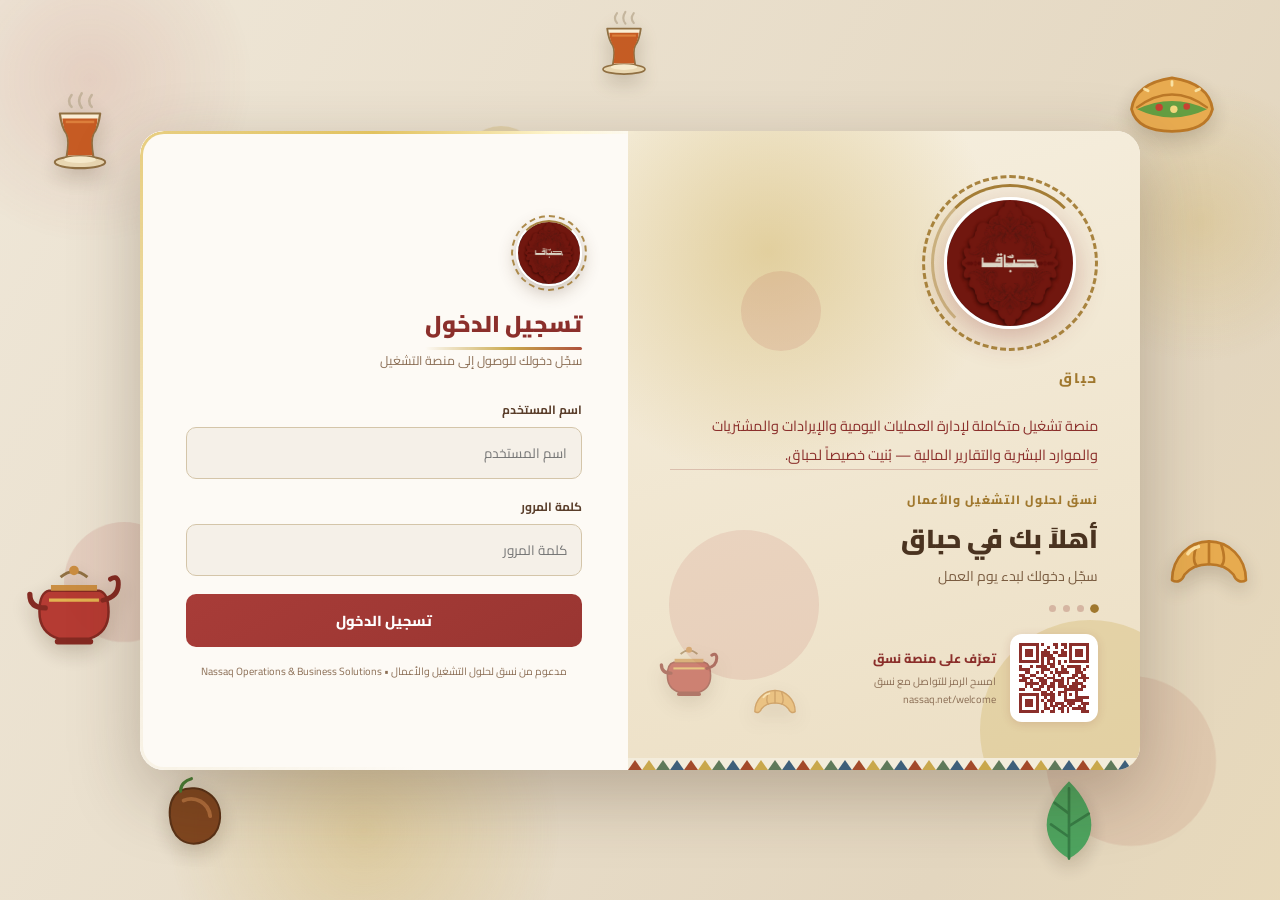
